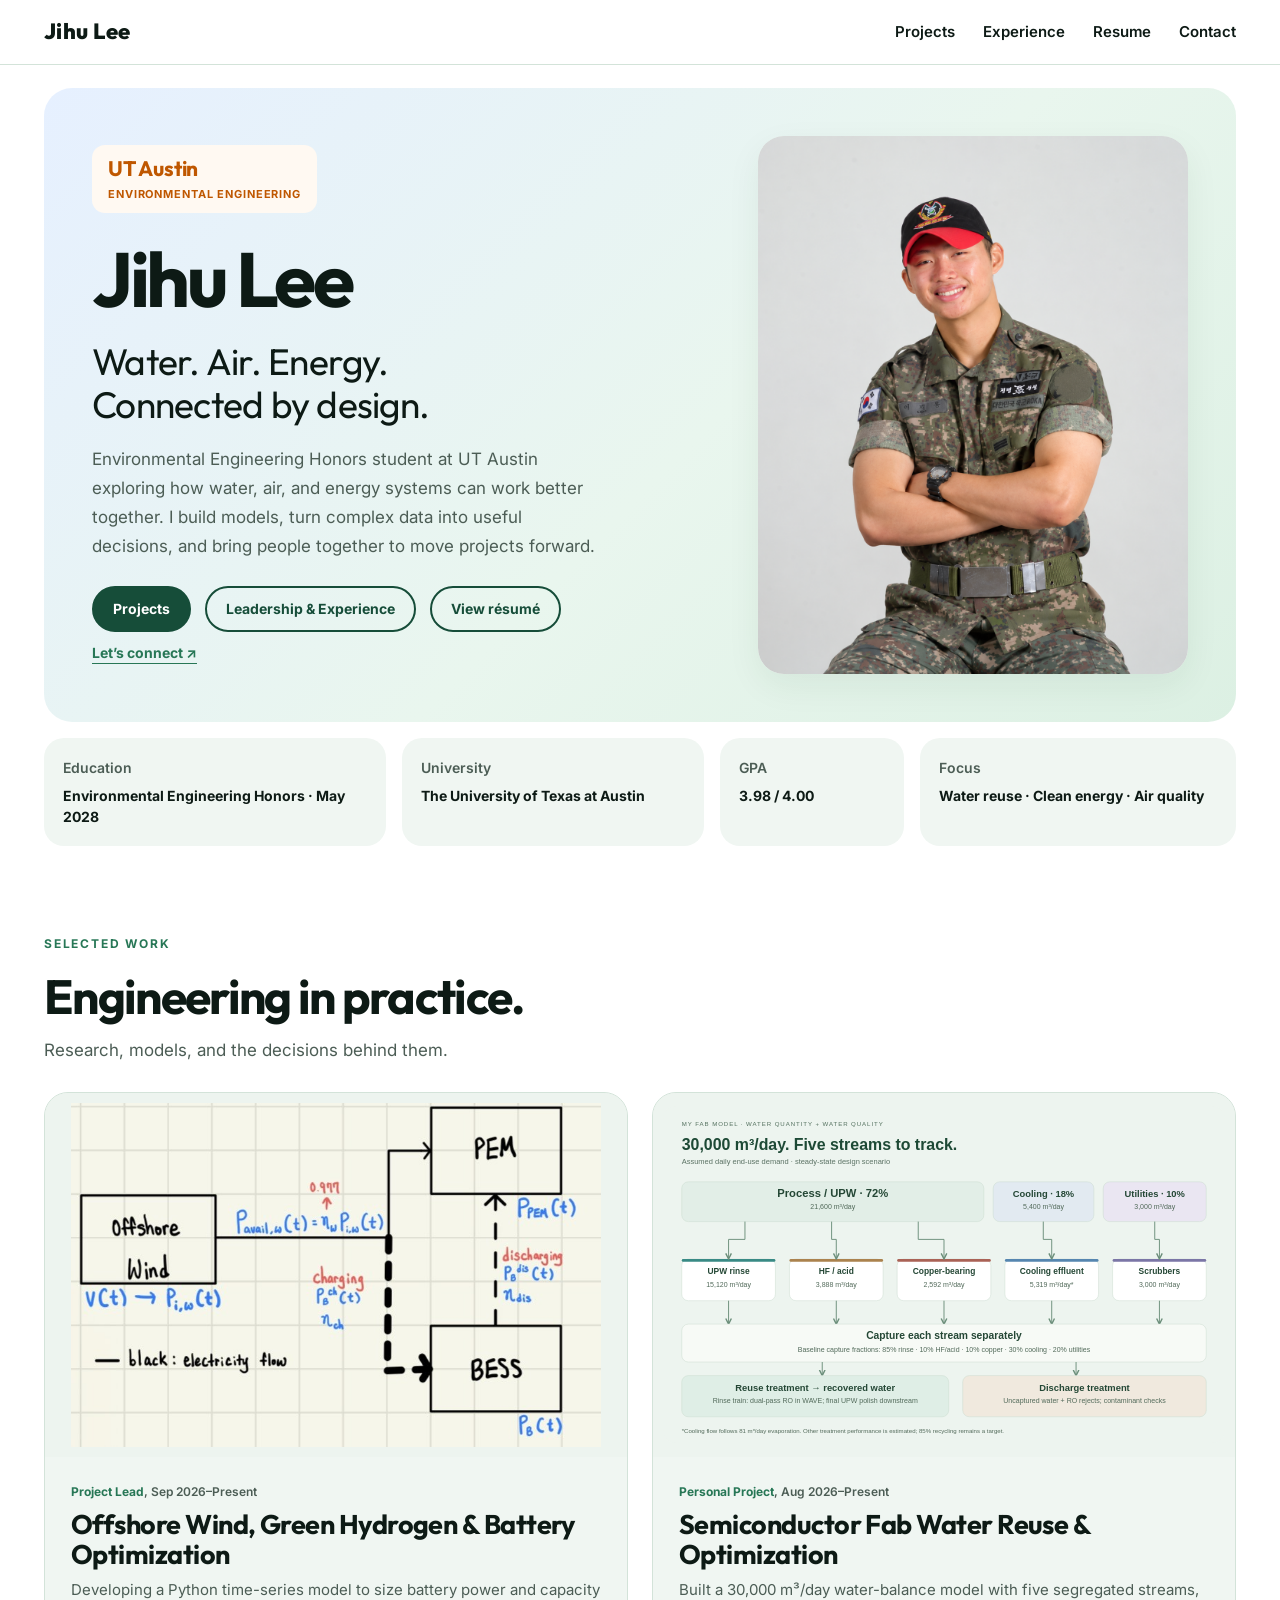
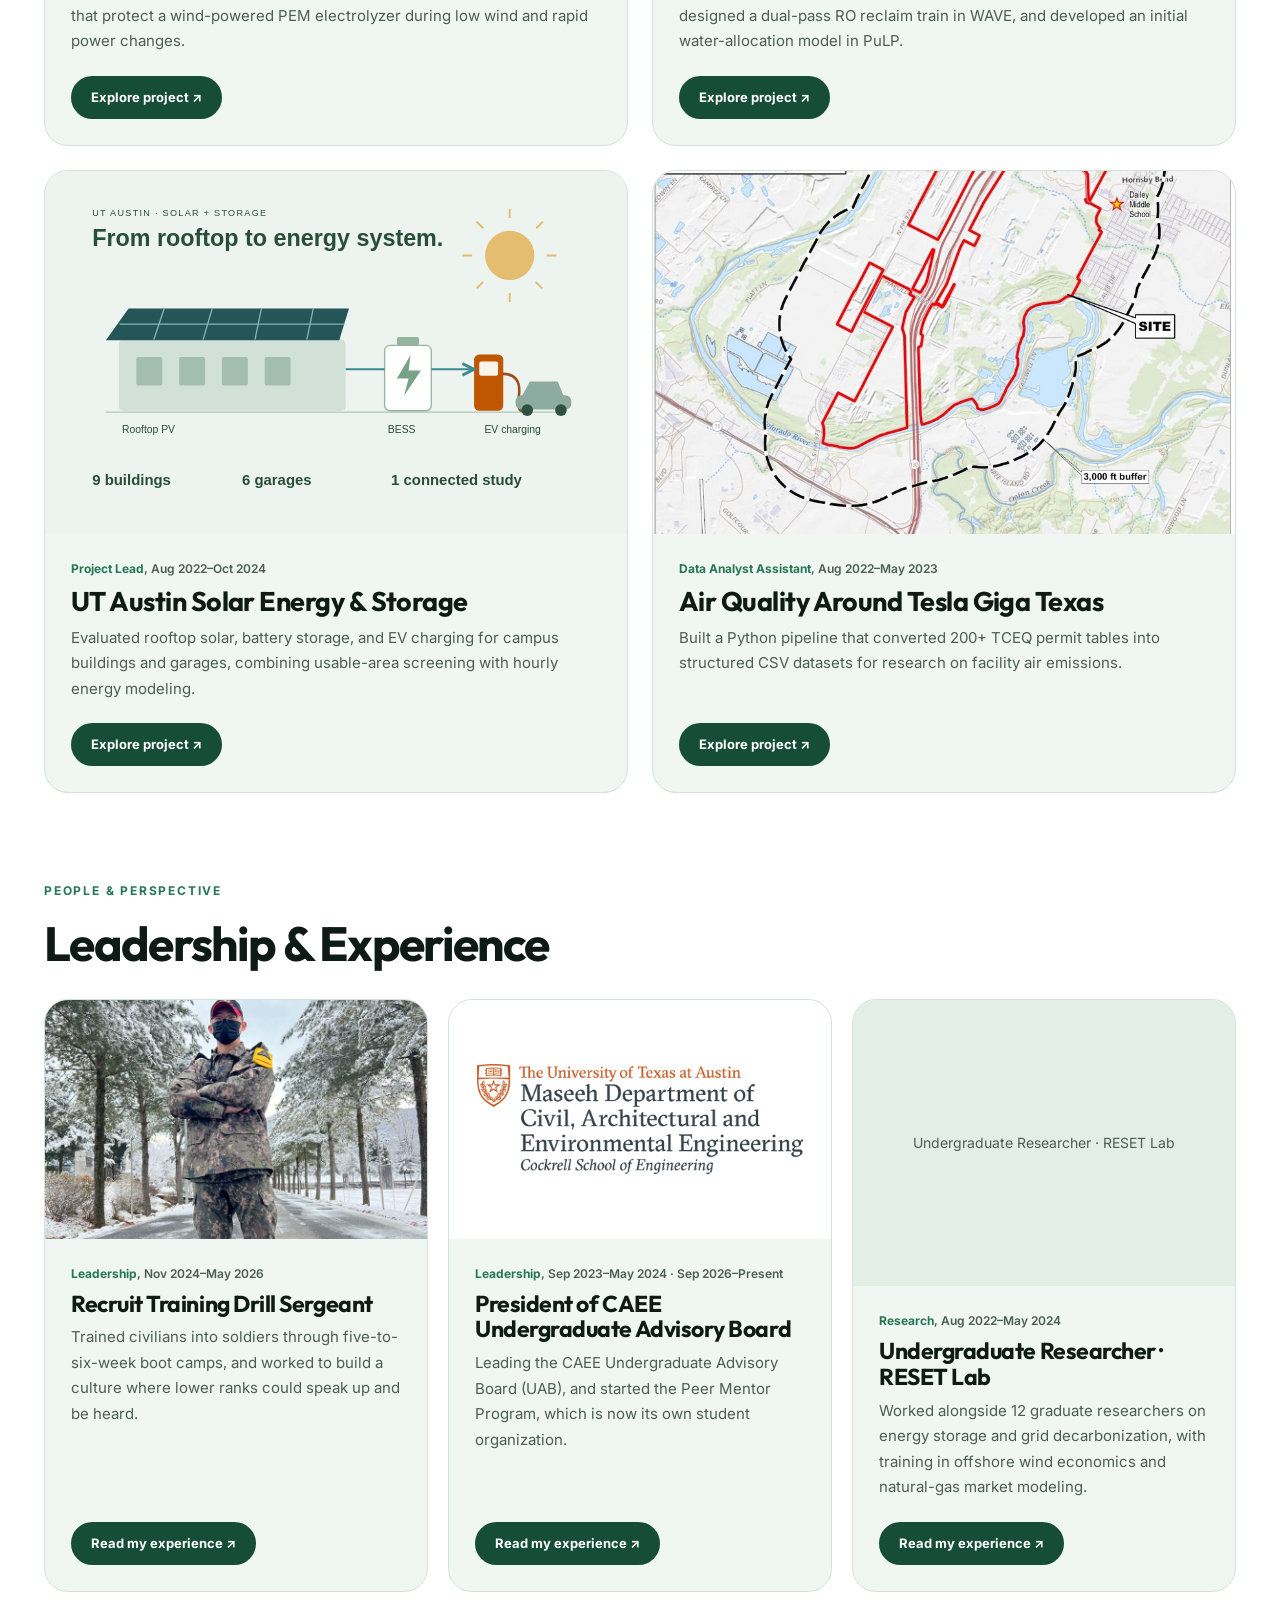
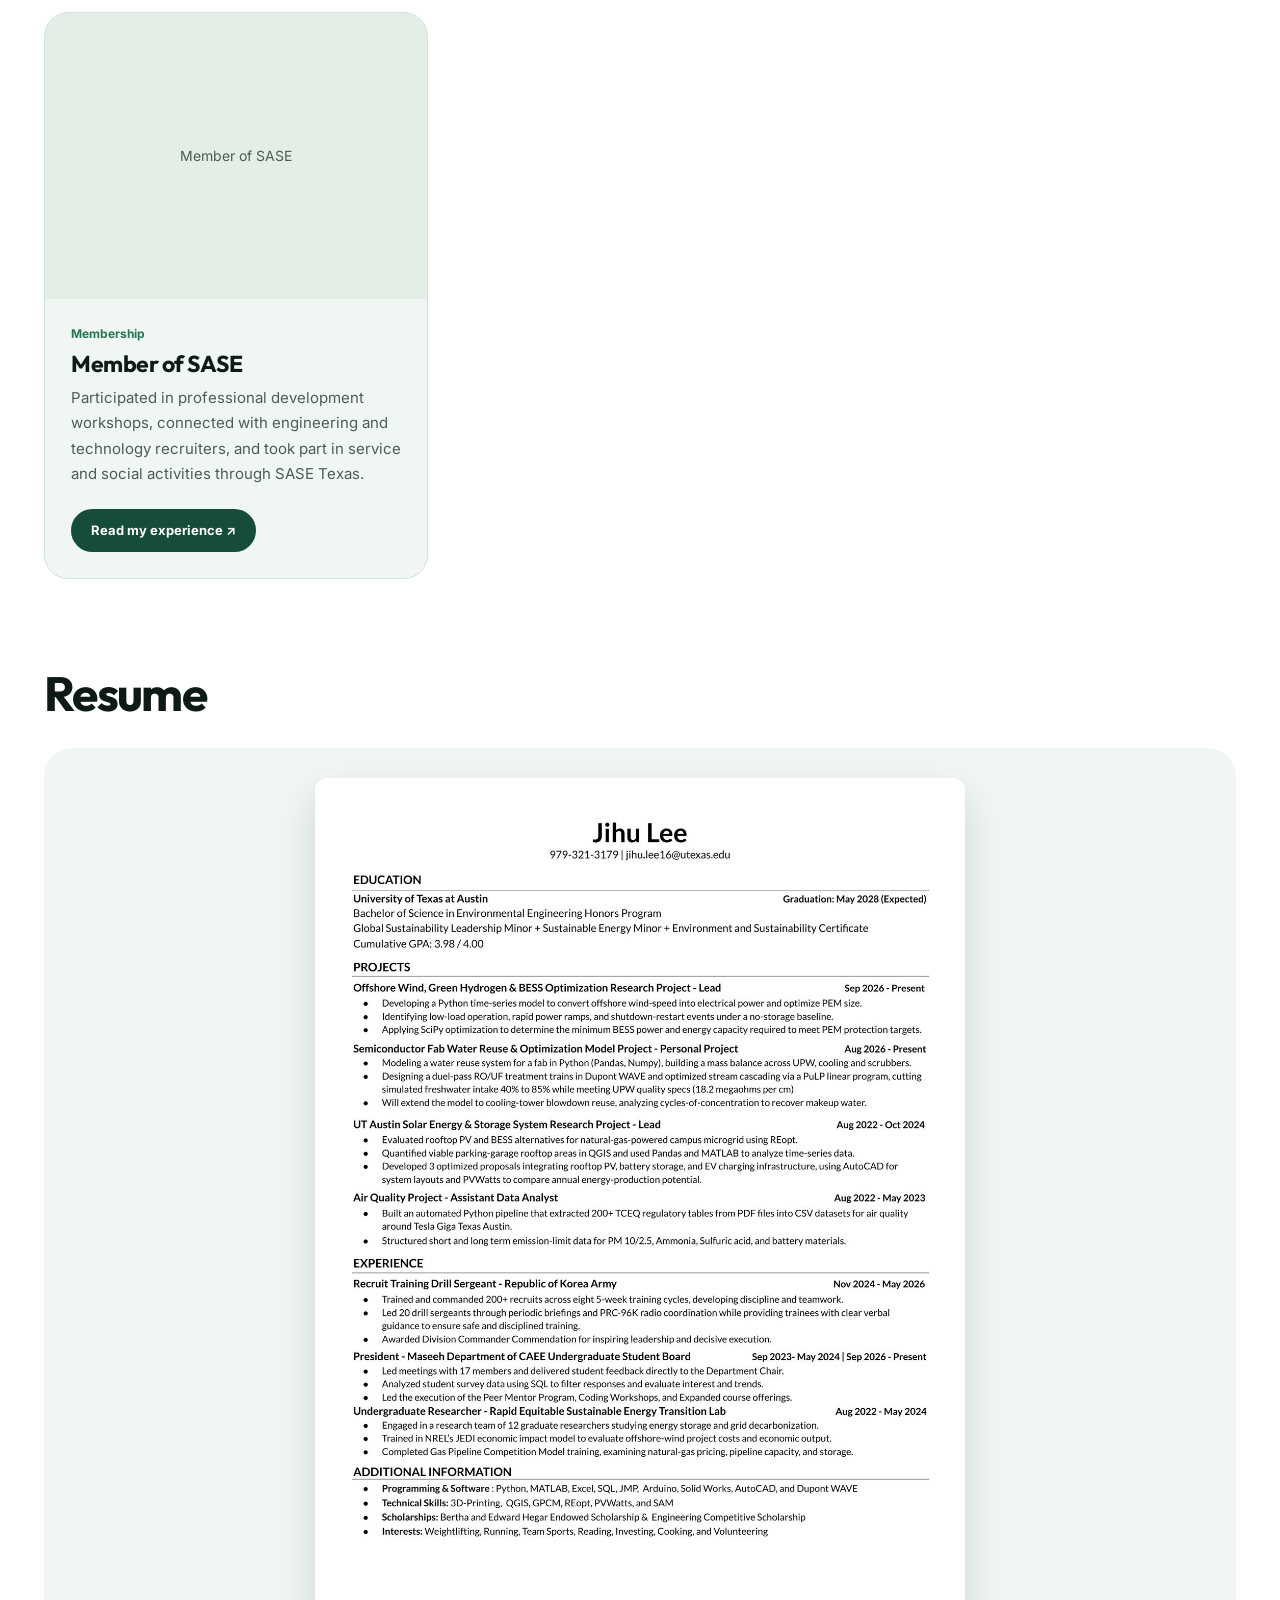
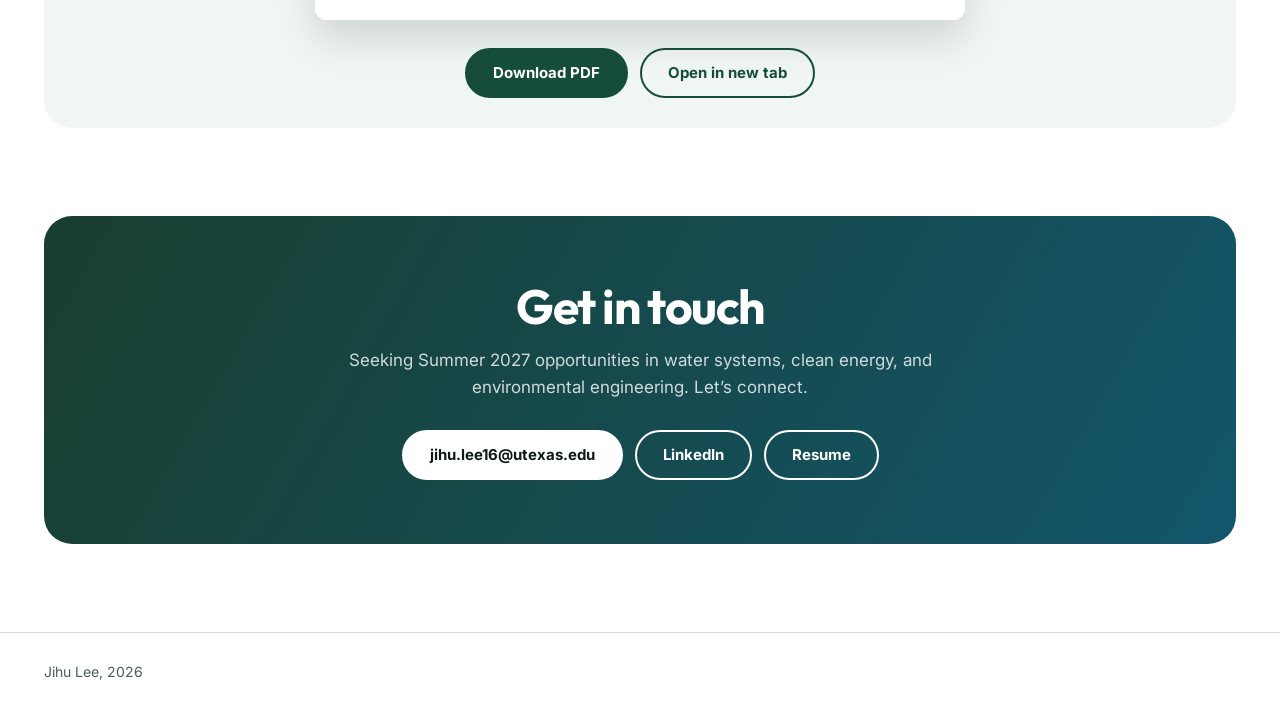
==== index.html @ 5c900e8e "Add files via upload" ====
<!DOCTYPE html>
<html lang="en">
<head>
<meta charset="utf-8">
<meta name="viewport" content="width=device-width, initial-scale=1">
<title>Jihu Lee | Environmental Engineering</title>
<meta name="description" content="Jihu Lee’s environmental engineering portfolio: semiconductor water reuse, solar and battery storage, offshore wind, air quality, and RESET Lab research at UT Austin.">
<meta name="theme-color" content="#134b38">
<meta property="og:type" content="website">
<meta property="og:title" content="Jihu Lee | Environmental Engineering Portfolio">
<meta property="og:description" content="Water, air, and energy systems. Explore my research, engineering projects, and leadership at UT Austin.">
<meta name="twitter:card" content="summary_large_image">
<link rel="icon" href="[data-uri]" type="image/svg+xml">
<link rel="preconnect" href="https://fonts.googleapis.com">
<link rel="preconnect" href="https://fonts.gstatic.com" crossorigin>
<link href="https://fonts.googleapis.com/css2?family=Outfit:wght@500;700;800&family=Inter:wght@400;600;700&display=swap" rel="stylesheet">
<style>
/* Portfolio layout and environmental color palette. */
  :root {
    color-scheme: light;
    --bg: #FFFFFF; --panel: #F0F6F2; --panel-2: #E2EFE7; --ink: #0D1A15; --muted: #4C5D55;
    --rule: #D3E3D9; --btn: #1428A0; --btn-ink: #FFFFFF; --accent: #23824F;
    --hero: linear-gradient(135deg, #E6F0FF 0%, #E9F6EE 55%, #DCF0E3 100%);
    --band: linear-gradient(120deg, #1428A0 0%, #0F5F7A 55%, #17784C 100%); --band-ink: #FFFFFF;
    --ph: #E3EEE7;
    --wind: #2F6FD6; --m-normal: #1E8A52; --m-charge: #C27A00; --m-discharge: #D2581F; --m-ramp: #6B4FD8;
    --m-break: #C2378A; --m-bess: #0E7490; --m-shutdown: #C23B32; --m-curt: #8E9C95;
  }
  @media (prefers-color-scheme: dark) {
    :root {
      color-scheme: dark;
      --bg: #06100C; --panel: #10201A; --panel-2: #183026; --ink: #EAF4EE; --muted: #A7BBB1;
      --rule: #23382E; --btn: #8CA6FF; --btn-ink: #06102E; --accent: #6FD39C;
      --hero: linear-gradient(135deg, #0E1C3D 0%, #0F2620 60%, #12301F 100%);
      --band: linear-gradient(120deg, #13256E 0%, #0D4256 55%, #0F4A31 100%); --band-ink: #FFFFFF;
      --ph: #16281F;
      --wind: #6EA2FF; --m-normal: #3FBF7A; --m-charge: #E8A33A; --m-discharge: #F07A45; --m-ramp: #9C86FF;
      --m-break: #F06AB6; --m-bess: #3DB8D6; --m-shutdown: #F0625A; --m-curt: #7D8C85;
    }
  }
  * { box-sizing: border-box; }
  html { scroll-behavior: smooth; scroll-padding-top: 76px; }
  body { margin: 0; background: var(--bg); color: var(--ink);
    font-family: "Inter", "Helvetica Neue", Arial, sans-serif; font-size: 17px; line-height: 1.6; }
  img { max-width: 100%; display: block; }
  a { color: inherit; }
  a:focus-visible, button:focus-visible { outline: 3px solid var(--accent); outline-offset: 3px; }
  .wrap { max-width: 1240px; margin: 0 auto; padding: 0 24px; }
  h1, h2, h3 { font-family: "Outfit", "Inter", Arial, sans-serif; font-weight: 700; line-height: 1.12; margin: 0; }
  p { max-width: none; }

  /* Nav */
  header.nav { position: sticky; top: 0; z-index: 20; background: var(--bg);
    box-shadow: 0 1px 0 var(--rule); }
  header.nav .wrap { display: flex; align-items: center; justify-content: space-between; height: 64px; }
  .logo { font-family: "Outfit", Arial, sans-serif; font-weight: 800; font-size: 22px; letter-spacing: .02em;
    text-decoration: none; }
  header.nav nav { display: flex; gap: 28px; }
  header.nav nav a { text-decoration: none; font-weight: 600; font-size: 15px; }
  header.nav nav a:hover { text-decoration: underline; text-underline-offset: 6px; }

  /* Buttons */
  .btns { display: flex; gap: 12px; flex-wrap: wrap; }
  .btn { display: inline-block; padding: 11px 26px; border-radius: 999px; font-weight: 700; font-size: 15px;
    text-decoration: none; border: 2px solid var(--btn); text-align: center; }
  .btn.primary { background: var(--btn); color: var(--btn-ink); }
  .btn.ghost { color: var(--btn); background: transparent; }
  .btn:hover { opacity: .85; }

  /* Hero */
  .hero { display: grid; grid-template-columns: 1fr 1fr; gap: 40px; align-items: center;
    background: var(--hero); border-radius: 28px; padding: 56px; margin-top: 24px; overflow: hidden; }
  .hero h1 { font-size: clamp(48px, 7vw, 88px); }
  .hero p { font-size: 19px; color: var(--muted); margin: 18px 0 30px; }
  .hero figure { margin: 0; }
  .hero figure img, .hero figure .ph { aspect-ratio: 4 / 5; object-fit: cover; width: 100%; border-radius: 20px; }

  /* Facts */
  .facts { display: grid; grid-template-columns: repeat(4, 1fr); gap: 16px; margin: 16px 0 0; }
  .facts div { background: var(--panel); border-radius: 20px; padding: 22px 24px; }
  .facts dt { color: var(--muted); font-size: 14px; font-weight: 600; }
  .facts dd { margin: 6px 0 0; font-weight: 700; font-size: 17px; }

  section.block { padding: 88px 0 0; }
  .head { text-align: center; margin-bottom: 40px; }
  .head h2 { font-size: clamp(32px, 4vw, 48px); }
  .head p { color: var(--muted); margin: 10px auto 0; }

  /* Project cards */
  .cards { display: grid; grid-template-columns: repeat(auto-fit, minmax(260px, 1fr)); gap: 20px; }
  .card { display: flex; flex-direction: column; background: var(--panel); border-radius: 24px;
    overflow: hidden; text-decoration: none; }
  .card .cimg img, .card .cimg .ph { aspect-ratio: 4 / 3; object-fit: cover; width: 100%; border-radius: 0; border: 0; }
  .card .cbody { padding: 26px 28px 30px; display: flex; flex-direction: column; flex: 1; }
  .kind { color: var(--muted); font-size: 14px; font-weight: 600; margin-bottom: 8px; }
  .kind b { color: var(--accent); }
  .card h3 { font-size: 26px; margin-bottom: 8px; }
  .card p { color: var(--muted); margin: 0 0 22px; }
  .card .btn { margin-top: auto; align-self: flex-start; }
  .card:hover .btn { opacity: .85; }


  /* Leadership & Experience */
  .exps { display: flex; flex-direction: column; gap: 24px; }
  .exp { display: grid; grid-template-columns: 1fr 1.25fr; background: var(--panel); border-radius: 24px; overflow: hidden; }
  .exp:nth-child(even) .eimg { order: 2; }
  .exp .eimg img, .exp .eimg .ph { width: 100%; height: 100%; min-height: 280px; object-fit: cover; border: 0; }
  .exp .ebody { padding: 36px 40px; }
  .exp h3 { font-size: 28px; }
  .exp .org { font-weight: 600; margin-top: 4px; }
  .exp p { color: var(--muted); margin: 14px 0; }
  .exp ul { margin: 0; padding-left: 20px; }
  .exp li { margin: 6px 0; }
  .exp li::marker { color: var(--accent); }
  @media (max-width: 860px) {
    .exp { grid-template-columns: 1fr; }
    .exp:nth-child(even) .eimg { order: 0; }
    .exp .eimg img, .exp .eimg .ph { aspect-ratio: 16 / 9; min-height: 0; height: auto; }
    .exp .ebody { padding: 26px 24px; }
  }

  /* Resume */
  .resume { background: var(--panel); border-radius: 28px; padding: 48px; display: flex; flex-direction: column;
    align-items: center; gap: 28px; }
  .resume a.sheet { display: block; width: 100%; max-width: 760px; background: #fff; border-radius: 12px;
    overflow: hidden; box-shadow: 0 18px 40px rgba(0, 0, 0, .14); }
  .resume a.sheet img, .resume a.sheet .ph { width: 100%; aspect-ratio: 8.5 / 11; object-fit: contain; }

  /* Contact */
  .contact { background: var(--band); color: var(--band-ink); border-radius: 28px; padding: 64px 48px;
    text-align: center; margin-bottom: 88px; }
  .contact h2 { font-size: clamp(32px, 4vw, 48px); }
  .contact p { margin: 14px auto 28px; opacity: .8; }
  .contact .btns { justify-content: center; }
  .contact .btn { border-color: var(--band-ink); color: var(--band-ink); }
  .contact .btn.primary { background: var(--band-ink); color: #0D1A15; }

  /* Case study */
  .case { padding: 32px 0 88px; }
  .back { display: inline-block; margin-bottom: 24px; font-weight: 700; text-decoration: none; }
  .back:hover { text-decoration: underline; }
  .case-top { background: var(--panel); border-radius: 28px; padding: 48px; }
  .case h1 { font-size: clamp(40px, 6vw, 68px); margin: 6px 0 14px; }
  .case .intro { font-size: 19px; color: var(--muted); margin: 0; }
  .meta { display: grid; grid-template-columns: repeat(auto-fit, minmax(160px, 1fr)); gap: 12px; margin: 28px 0 0; }
  .meta div { background: var(--bg); border-radius: 16px; padding: 14px 18px; }
  .meta dt { color: var(--muted); font-size: 13px; font-weight: 600; }
  .meta dd { margin: 2px 0 0; font-weight: 700; }
  .case figure { margin: 0; }
  .case figure img, .case figure .ph { width: 100%; border-radius: 20px; cursor: zoom-in; }
  .case figure .ph { cursor: default; }
  .case figcaption { color: var(--muted); font-size: 15px; margin-top: 10px; }
  .heroimg { margin-top: 24px !important; }
  .heroimg img, .heroimg .ph { aspect-ratio: 16 / 9; object-fit: cover; }
  .chapter { margin-top: 72px; }
  .chapter > p + .gallery, .steps + .gallery { margin-top: 28px; }
  .chapter h2 { font-size: 32px; margin-bottom: 12px; }
  .gallery { display: grid; grid-template-columns: repeat(auto-fit, minmax(280px, 1fr)); gap: 24px; margin-top: 24px; }
  .gallery img, .gallery .ph { aspect-ratio: 4 / 3; object-fit: cover; }

  /* Case study extras: research question, formulas, constraint cards */
  .question { margin-top: 24px; background: var(--bg); border-radius: 18px; padding: 20px 24px; border-left: 5px solid var(--accent); }
  .question span { font-weight: 700; color: var(--accent); font-size: 14px; }
  .question p { margin: 6px 0 0; font-size: 18px; font-weight: 600; }
  .heroimg.fit-photo { background: var(--panel); border-radius: 20px; padding: 20px; }
  .heroimg.fit-photo img { width: auto; max-width: 100%; max-height: 640px; aspect-ratio: auto; margin: 0 auto; border-radius: 12px; }
  .heroimg.fit-photo figcaption { margin: 14px 0 0; }
  .heroimg.fit-contain { background: #F6F6EA; border-radius: 20px; padding: 20px; }
  .heroimg.fit-contain img { width: auto; max-width: 100%; max-height: 560px; aspect-ratio: auto; margin: 0 auto; border-radius: 8px; }
  .heroimg.fit-contain figcaption { color: #4C5D55; margin: 14px 0 0; }
  .math { font-family: "Cambria Math", "STIX Two Math", Cambria, Georgia, "Times New Roman", serif; font-size: 18px; line-height: 1.7;
    overflow-x: auto; }
  .math sub, .math sup { font-size: 0.68em; }
  .math span { display: inline-block; margin-top: 4px; font-size: 15px; color: var(--muted); }
  .formula { background: var(--panel); border-radius: 20px; padding: 24px 28px; margin-top: 20px; }
  .formula h3 { font-size: 22px; margin-bottom: 16px; }
  .formula-grid { display: grid; grid-template-columns: minmax(0, 1fr) minmax(0, 1.15fr); gap: 32px; align-items: center; }
  .formula-grid.single { grid-template-columns: 1fr; }
  .formula-grid > .math { font-size: 23px; line-height: 1.9; background: var(--bg); border-radius: 16px; padding: 20px 24px; }
  .terms { margin: 0; }
  .terms div { display: grid; grid-template-columns: 96px 1fr; gap: 14px; align-items: baseline; padding: 9px 0; border-bottom: 1px solid var(--rule); }
  .terms div:last-child { border-bottom: 0; }
  .terms dt { font-size: 18px; overflow: visible; }
  .terms dd { margin: 0; color: var(--muted); font-size: 15px; }
  @media (max-width: 860px) { .formula-grid { grid-template-columns: 1fr; gap: 16px; } .formula-grid > .math { font-size: 19px; } }
  .formula p { color: var(--muted); font-size: 15px; margin: 8px 0 0; }
  .rules { display: grid; grid-template-columns: repeat(2, minmax(0, 1fr)); gap: 20px; margin-top: 24px; }
  .rules-3 { grid-template-columns: repeat(3, minmax(0, 1fr)); }
  @media (max-width: 960px) { .rules-3 { grid-template-columns: 1fr; } }
  .rule { background: var(--panel); border-radius: 22px; padding: 26px 28px; display: flex; flex-direction: column; }
  .rule .tag { align-self: flex-start; font-size: 13px; font-weight: 700; padding: 4px 12px; border-radius: 999px; color: #fff; background: var(--tone); }
  .rule h3 { font-size: 22px; margin: 14px 0 8px; }
  .rule p { color: var(--muted); margin: 0 0 16px; }
  .rule .math { margin-top: auto; background: var(--bg); border-radius: 14px; padding: 12px 16px; font-size: 17px; }
  .tone-pem { --tone: var(--m-normal); } .tone-charge { --tone: var(--m-charge); } .tone-discharge { --tone: var(--m-discharge); }
  .tone-ramp { --tone: var(--m-ramp); } .tone-bess { --tone: var(--m-bess); } .tone-shut { --tone: var(--m-shutdown); }
  .scen { padding-left: 22px; } .scen li { margin: 10px 0; } .scen li::marker { color: var(--accent); }

  /* Simulation */
  .sim { background: var(--panel); border-radius: 24px; padding: 28px; margin-top: 24px; }
  .sim-grid { display: grid; grid-template-columns: minmax(0, 1fr) 300px; gap: 24px; align-items: start; }
  .sim svg { width: 100%; height: auto; display: block; }
  .sim .grid line { stroke: var(--rule); }
  .axis-t, .lim-t { fill: var(--muted); font-size: 12px; font-family: "Inter", Arial, sans-serif; }
  .lim { stroke: var(--muted); stroke-dasharray: 5 5; stroke-width: 1.2; opacity: .8; }
  .soc-lim { opacity: .45; }
  .wind-area { fill: var(--wind); opacity: .14; }
  .wind-line { fill: none; stroke: var(--wind); stroke-width: 1.6; }
  .pem-line { fill: none; stroke: var(--m-normal); stroke-width: 2.6; }
  .soc-line { fill: none; stroke: var(--m-bess); stroke-width: 2; }
  .cursor { stroke: var(--ink); stroke-width: 1.5; opacity: .55; }
  .dot { stroke: var(--panel); stroke-width: 2; }
  .wind-dot { fill: var(--wind); } .pem-dot { fill: var(--m-normal); } .soc-dot { fill: var(--m-bess); }
  .m-normal { fill: var(--m-normal); background: var(--m-normal); } .m-charge { fill: var(--m-charge); background: var(--m-charge); }
  .m-discharge { fill: var(--m-discharge); background: var(--m-discharge); } .m-rampUp { fill: var(--m-ramp); background: var(--m-ramp); }
  .m-curtail { fill: var(--m-curt); background: var(--m-curt); }
  .m-rampBreak { fill: var(--m-break); background: var(--m-break); } .m-shutdown { fill: var(--m-shutdown); background: var(--m-shutdown); }
  .sw-wind { background: var(--wind); } .sw-pem { background: var(--m-normal); }
  .flow .bx { fill: var(--bg); stroke: var(--rule); stroke-width: 1.5; }
  .flow .bx-t { font: 700 14px "Outfit", Arial, sans-serif; fill: var(--ink); }
  .flow .bx-v { font: 600 13px "Inter", Arial, sans-serif; fill: var(--muted); }
  .flow .small { font-size: 11px; }
  .flow .soc-bg { fill: var(--panel-2); } .flow .soc-fill { fill: var(--m-bess); }
  .fl { fill: none; stroke: var(--rule); stroke-width: 3; }
  .fl.on { stroke-dasharray: 9 6; animation: flow .7s linear infinite; }
  .f-wp.on { stroke: var(--m-normal); } .f-wb.on { stroke: var(--m-charge); } .f-bp.on { stroke: var(--m-discharge); } .f-wc.on { stroke: var(--muted); }
  .mk-on { fill: var(--ink); } .mk-off { fill: var(--rule); }
  @keyframes flow { to { stroke-dashoffset: -15; } }
  .sim-mode { display: inline-flex; align-items: center; gap: 8px; font-weight: 700; margin-top: 12px; }
  .sim-mode i, .legend i { display: inline-block; width: 12px; height: 12px; border-radius: 4px; }
  .sim-now { color: var(--muted); font-size: 15px; margin: 6px 0 0; min-height: 6.4em; }
  .sim-controls { display: flex; flex-wrap: wrap; align-items: center; gap: 16px 28px; margin-top: 20px; }
  .sim-range { display: flex; flex-direction: column; gap: 4px; font-weight: 600; font-size: 14px; flex: 1; min-width: 200px; }
  .sim-range output { color: var(--muted); font-weight: 500; }
  .sim-range input { width: 100%; accent-color: var(--btn); }
  .sim-play { min-width: 96px; cursor: pointer; font-family: inherit; }
  .sim-stats dl { display: grid; grid-template-columns: repeat(4, 1fr); gap: 12px; margin: 20px 0 0; }
  .sim-stats dl div { background: var(--bg); border-radius: 16px; padding: 14px 16px; }
  .sim-stats dt { color: var(--muted); font-size: 13px; font-weight: 600; }
  .sim-stats dd { margin: 2px 0 0; font: 700 24px "Outfit", Arial, sans-serif; }
  .sim-stats small { display: block; font: 500 12px "Inter", Arial, sans-serif; color: var(--muted); }
  .legend { display: flex; flex-wrap: wrap; gap: 8px 18px; margin-top: 16px; font-size: 13px; color: var(--muted); }
  .legend span { display: inline-flex; align-items: center; gap: 6px; }
  .sim-note { font-size: 13px; color: var(--muted); margin: 10px 0 0; }
  .chart-wrap { overflow-x: auto; }
  @media (max-width: 960px) { .sim-grid { grid-template-columns: 1fr; } .flow { max-width: 280px; margin: 0 auto; } }
  @media (max-width: 600px) { .chart-wrap svg { min-width: 620px; } }
  @media (max-width: 760px) { .rules { grid-template-columns: 1fr; } .sim { padding: 18px; } .sim-stats dl { grid-template-columns: 1fr 1fr; } }
  @media (prefers-reduced-motion: reduce) { .fl.on { animation: none; } }

  .card .cimg.fit-contain { background: #F6F6EA; }
  .card .cimg.fit-logo { background: #FFFFFF; display: flex; align-items: center; }
  .card .cimg.fit-logo img { padding: 28px; }
  .case-logo { display: inline-block; background: #FFFFFF; border-radius: 14px; padding: 12px 18px; margin-bottom: 18px; }
  .case-logo img { height: 64px; width: auto; }
  @media (max-width: 600px) { .case-logo img { height: 44px; } }

  /* Steps, air quality widgets */
  .steps { list-style: none; padding: 0; margin: 24px 0 0; display: grid; grid-template-columns: repeat(auto-fit, minmax(170px, 1fr)); gap: 14px; counter-reset: step; }
  .steps li { background: var(--panel); border-radius: 18px; padding: 18px; counter-increment: step; }
  .steps li::before { content: counter(step); display: inline-flex; width: 28px; height: 28px; align-items: center; justify-content: center;
    border-radius: 50%; background: var(--btn); color: var(--btn-ink); font-weight: 700; font-size: 14px; margin-bottom: 10px; }
  .steps b { display: block; font-family: "Outfit", Arial, sans-serif; font-size: 17px; margin-bottom: 4px; }
  .steps span { color: var(--muted); font-size: 14px; line-height: 1.5; display: block; }
  .aqw { margin-top: 24px; }
  .pipe { background: var(--panel); border-radius: 24px; padding: 28px; display: flex; flex-direction: column; gap: 18px; }
  .pipe figure { margin: 0; }
  .pipe-label { font-weight: 700; font-size: 15px; margin-bottom: 10px; }
  .pipe-in img { width: 100%; border-radius: 10px; background: #fff; cursor: zoom-in; border: 1px solid var(--rule); }
  .pipe-arrow { display: flex; flex-direction: column; align-items: center; gap: 4px; color: var(--accent); font-weight: 700; font-size: 14px; }
  .pipe-arrow::before { content: ""; width: 2px; height: 16px; background: currentColor; }
  .pipe-arrow::after { content: ""; width: 0; height: 0; border-left: 8px solid transparent; border-right: 8px solid transparent; border-top: 10px solid currentColor; }
  .pipe-arrow span { background: var(--bg); padding: 6px 14px; border-radius: 999px; }
  .pipe pre { margin: 0 0 14px; background: var(--bg); border-radius: 14px; padding: 16px 18px; overflow-x: auto;
    font: 13px/1.6 ui-monospace, "SFMono-Regular", Menlo, Consolas, monospace; }
  .pipe .btn { cursor: pointer; font-family: inherit; }
  .insights { display: grid; grid-template-columns: repeat(4, minmax(0, 1fr)); gap: 14px; }
  .insights div { background: var(--panel); border-radius: 20px; padding: 20px; }
  .insights b { display: block; font: 800 34px "Outfit", Arial, sans-serif; color: var(--accent); }
  .insights span { color: var(--muted); font-size: 14px; line-height: 1.5; }
  .aq-block { background: var(--panel); border-radius: 24px; padding: 26px 28px; margin-top: 18px; }
  .aq-block h3 { font-size: 22px; }
  .aq-sub { color: var(--muted); font-size: 14px; margin: 4px 0 14px; }
  .aq-chart { width: 100%; height: auto; display: block; }
  .hbars { display: flex; flex-direction: column; gap: 10px; }
  .hbar { display: grid; grid-template-columns: 120px 1fr 64px; gap: 12px; align-items: center; }
  .hb-l { font-weight: 600; font-size: 14px; text-align: right; }
  .hb-t { position: relative; height: 18px; background: var(--bg); border-radius: 999px; }
  .hb-f { position: absolute; left: 0; top: 0; bottom: 0; border-radius: 999px; }
  .hb-v { font-weight: 700; font-size: 14px; }
  .hb-axis .hb-t { background: none; height: 16px; }
  .hb-axis i { position: absolute; transform: translateX(-50%); font-style: normal; font-size: 12px; color: var(--muted); }
  @media (max-width: 600px) { .hbar { grid-template-columns: 92px 1fr 52px; gap: 8px; } .hb-l, .hb-v { font-size: 13px; } }
  .aq-chart .tick { stroke: var(--rule); }
  .aq-chart .bar-l { font-size: 13px; fill: var(--ink); font-weight: 600; }
  .aq-chart .bar-bg { fill: var(--bg); }
  .aq-chart .bar-v { font: 700 13px "Inter", Arial, sans-serif; fill: var(--ink); }
  .aq-chart .pbar { fill: var(--wind); opacity: .75; } .aq-chart .pbar.top { fill: var(--accent); opacity: 1; }
  .aq-chart .small { font-size: 10px; }
  .g-pm { fill: var(--wind); background: var(--wind); } .g-nh3 { fill: var(--m-ramp); background: var(--m-ramp); }
  .g-acid { fill: var(--m-charge); background: var(--m-charge); } .g-bat { fill: var(--m-bess); background: var(--m-bess); }
  .table-wrap { overflow-x: auto; margin-top: 12px; }
  .aq-table { width: 100%; border-collapse: collapse; font-size: 14px; min-width: 760px; }
  .aq-table th { text-align: left; font-size: 12px; color: var(--muted); font-weight: 600; padding: 8px 10px; border-bottom: 1px solid var(--rule); }
  .aq-table td { padding: 10px; border-bottom: 1px solid var(--rule); white-space: nowrap; }
  .aq-table tr:last-child td { border-bottom: 0; }
  .aq-table td i { display: inline-block; width: 10px; height: 10px; border-radius: 3px; margin-right: 8px; }
  .aq-table sup { font-size: .7em; }
  .aq-take { margin: 18px 0 0; padding: 14px 18px; background: var(--bg); border-radius: 14px; border-left: 4px solid var(--m-bess); }
  .aq-note { color: var(--muted); font-size: 13px; margin: 12px 0 0; }
  .w-k-slider { background: var(--panel); border-radius: 24px; padding: 26px 28px; }
  .k-rows { display: flex; flex-direction: column; gap: 14px; margin-top: 20px; }
  .k-row { display: grid; grid-template-columns: 130px 1fr 170px; gap: 16px; align-items: center; }
  .k-name { font-weight: 700; } .k-name small, .k-val small { display: block; font-weight: 500; color: var(--muted); font-size: 12px; }
  .k-val { font-weight: 700; font-size: 15px; }
  .k-bar { height: 16px; background: var(--bg); border-radius: 999px; overflow: hidden; }
  .k-bar span { display: block; height: 100%; background: var(--accent); border-radius: 999px; transition: width .25s ease; }
  .k-bar span.over { background: var(--m-shutdown); }
  @media (max-width: 960px) { .steps { grid-template-columns: repeat(2, minmax(0, 1fr)); } .insights { grid-template-columns: 1fr 1fr; } }
  @media (max-width: 600px) { .steps, .insights { grid-template-columns: 1fr; } .k-row { grid-template-columns: 1fr; gap: 6px; } .pipe, .aq-block, .w-k-slider { padding: 18px; } .aq-chart.pm { min-width: 620px; } }
  @media (prefers-reduced-motion: reduce) { .k-bar span { transition: none; } }

  /* Missing-photo placeholder */
  .ph { display: flex; align-items: center; justify-content: center; text-align: center; padding: 16px;
    background: var(--ph); color: var(--muted); font-size: 14px; border: 2px dashed var(--rule); min-height: 160px; }

  /* Lightbox */
  dialog { border: 0; padding: 0; background: transparent; max-width: 92vw; }
  dialog::backdrop { background: rgba(0,0,0,.88); }
  dialog img { max-height: 86vh; width: auto; border-radius: 12px; }
  dialog p { color: #fff; margin: 10px 0 0; }

  footer { border-top: 1px solid var(--rule); padding: 28px 0; color: var(--muted); font-size: 14px; }
  [hidden] { display: none !important; }

  @media (max-width: 860px) {
    .hero { grid-template-columns: 1fr; padding: 32px 24px; gap: 28px; border-radius: 22px; }
    .facts { grid-template-columns: 1fr 1fr; gap: 12px; }
    header.nav nav { gap: 16px; }
    header.nav nav a { font-size: 14px; }
    .resume, .case-top { padding: 24px; border-radius: 22px; }
    .contact { padding: 44px 24px; }
  }
  @media (max-width: 600px) {
    html { scroll-padding-top: 104px; }
    header.nav .wrap { flex-direction: column; justify-content: center; gap: 4px; height: auto; padding-top: 10px; padding-bottom: 10px; }
    .logo { font-size: 18px; }
    header.nav nav { gap: 20px; }
  }
  @media (prefers-reduced-motion: reduce) { html { scroll-behavior: auto; } }

/* Finishing pass: responsive case studies and recruiter navigation. */
:root { --btn:#164d39; --btn-ink:#fff; --accent:#277756; }
@media(prefers-color-scheme:dark){:root{--btn:#9bd6b2;--btn-ink:#10291d;--accent:#8bd4aa;}}
.skip-link{position:fixed;left:16px;top:-70px;z-index:100;background:var(--bg);padding:12px 20px;border:2px solid var(--accent);border-radius:8px}.skip-link:focus{top:12px}
.eyebrow{font-size:12px;letter-spacing:.15em;font-weight:700;color:var(--accent);margin-bottom:17px}
.hero{gap:28px;padding:48px;background:var(--hero)}
.hero h1{font-size:clamp(54px,6vw,82px);letter-spacing:-.045em}
.hero-focus{font-family:Outfit,Arial,sans-serif;font-size:clamp(24px,3.2vw,37px);line-height:1.15;letter-spacing:-.02em;margin-top:19px}
.hero p{font-size:17px;line-height:1.7;margin:19px 0 25px;max-width:510px}
.hero .systems-art img{aspect-ratio:1;object-fit:contain;border-radius:28px}
.text-link{align-self:center;color:var(--accent);font-weight:700;font-size:14px;text-underline-offset:5px}
.hero .btn{padding:10px 19px;font-size:14px}.hero .btns{gap:10px 14px}
.research-strip{display:flex;gap:25px;align-items:center;padding:22px 27px;margin-top:16px;border:1px solid var(--rule);border-radius:20px;text-decoration:none;background:var(--panel)}
.research-strip img{width:165px;height:52px;object-fit:contain;background:#fff;padding:8px;border-radius:8px;flex-shrink:0}
.research-strip b{display:block;font-size:15px}.research-strip small{display:block;color:var(--muted);font-size:13px;margin-top:3px}.strip-arrow{margin-left:auto;font-size:26px;color:var(--accent)}
.facts{grid-template-columns:1.3fr 1.15fr .7fr 1.2fr}.facts div{padding:19px}.facts dd{font-size:14px;line-height:1.5}
.head{text-align:left;margin-bottom:28px}.head h2{letter-spacing:-.035em}.head p{margin:13px 0 0}
#projects .cards{grid-template-columns:repeat(2,minmax(0,1fr));gap:24px}#projects .cimg img{aspect-ratio:16/10}
.card{border:1px solid var(--rule);transition:transform .2s,box-shadow .2s}.card:hover{transform:translateY(-3px);box-shadow:0 12px 28px #153b2010}
.card .cbody{padding:26px}.card h3{font-size:27px;letter-spacing:-.02em}.card p{font-size:15px;line-height:1.7}
.kind{font-size:12px;line-height:1.5}.card .btn{font-size:13px;padding:9px 18px}.card .cimg.fit-contain{background:#edf4ef}.card .cimg.fit-contain img{object-fit:contain;padding:10px}
#experience .cards{grid-template-columns:repeat(3,minmax(0,1fr))}#experience .card h3{font-size:23px}#experience .card .cimg img{aspect-ratio:16/10}
.case{max-width:1100px}.case h1{letter-spacing:-.03em}.case .intro{font-size:18px;line-height:1.7}.case-links{margin-top:24px}.case-links .btn{font-size:14px}
.case .chapter>p{max-width:85ch}.chapter h2{letter-spacing:-.025em}.case .gallery img{background:var(--panel)}
.heroimg.fit-contain{background:#edf4ef}.heroimg.fit-contain img{max-height:590px}.heroimg.fit-contain figcaption{color:#4c5d55}
.gallery img[style*="contain"]{object-fit:contain}.steps{grid-template-columns:repeat(auto-fit,minmax(165px,1fr))}.steps li{padding:19px}
.resume{padding:30px}.resume a.sheet{max-width:650px}.case-logo img{max-width:280px;object-fit:contain}
.balance{background:var(--panel);border:1px solid var(--rule);border-radius:24px;padding:28px}
.balance-layout{display:grid;grid-template-columns:1fr 1.15fr;gap:30px}.water-controls{display:flex;flex-direction:column;gap:24px}
.water-controls label{font-size:14px;font-weight:600;display:block}.water-controls output{display:block;margin:4px 0 7px;color:var(--accent);font-weight:700}.water-controls input{width:100%;accent-color:var(--accent)}
.water-metrics{display:grid;grid-template-columns:1fr 1fr;gap:12px;margin:0}.water-metrics div{padding:18px;background:var(--bg);border-radius:15px}.water-metrics dt{font-size:12px;color:var(--muted);line-height:1.5}.water-metrics dd{font:700 28px Outfit,Arial,sans-serif;margin:7px 0 0}.water-metrics small{font-size:12px;font-family:Inter,Arial,sans-serif;font-weight:400}
.water-track{margin-top:23px;display:flex;height:22px;border-radius:7px;overflow:hidden;background:#cddad3}.water-track .reuse{background:#348c84}.water-track .fresh{background:#b4c9dc}.water-legend{font-size:12px;color:var(--muted);display:flex;gap:20px;margin-top:8px}.water-note{font-size:13px;color:var(--muted);margin-bottom:0}.balance-equation{font-size:14px;background:var(--bg);padding:17px;border-radius:12px;margin-top:22px}
.results-table{overflow:auto;border:1px solid var(--rule);border-radius:18px}.results-table table{width:100%;border-collapse:collapse;min-width:650px}.results-table th,.results-table td{padding:19px 18px;text-align:left;border-bottom:1px solid var(--rule);font-size:14px}.results-table th{background:var(--panel);font-weight:700}.results-table tr:last-child td{border-bottom:0}.source-note{font-size:13px;color:var(--muted);line-height:1.6;margin-top:13px}
.lightbox-close{display:block;margin:0 0 12px auto;border:1px solid var(--rule);background:var(--bg);color:var(--ink);font:600 14px Inter,Arial,sans-serif;border-radius:20px;padding:8px 15px;cursor:pointer}
.contact h2{letter-spacing:-.03em}.contact p{max-width:670px}.contact{background:linear-gradient(120deg,#183e2f,#13566c)}
@media(max-width:1000px){.hero{padding:32px;gap:20px}#experience .cards{grid-template-columns:1fr 1fr}.hero .btns .text-link{width:100%}.facts{grid-template-columns:1fr 1fr}.hero-focus{font-size:29px}}
@media(max-width:760px){.hero{grid-template-columns:1fr;padding:30px 24px}.hero .systems-art{max-width:480px;margin:10px auto 0;width:100%}.hero .btns .text-link{width:auto}.hero-focus{font-size:30px}.hero p{max-width:none}.research-strip{gap:15px;padding:18px}.research-strip img{width:120px}.research-strip small{font-size:11px}.research-strip b{font-size:13px}.strip-arrow{display:none}.balance-layout{grid-template-columns:1fr}.case-top{padding:26px}.case h1{font-size:36px}.case .intro{font-size:17px}section.block{padding-top:64px}}
@media(max-width:600px){#projects .cards,#experience .cards{grid-template-columns:1fr}.wrap{padding:0 18px}.hero{margin-top:16px}.hero h1{font-size:62px}.eyebrow{font-size:10px}.research-strip{flex-wrap:wrap}.research-strip img{width:145px}.research-strip span{flex:1;min-width:170px}.facts div{padding:17px}.facts dd{font-size:13px}.facts{gap:10px}.card h3{font-size:26px}.card .cbody{padding:24px}.case h1{font-size:34px}.heroimg.fit-contain{padding:10px}.balance{padding:20px}.water-metrics dd{font-size:25px}.steps{grid-template-columns:1fr}.steps li{display:grid;grid-template-columns:30px 1fr;column-gap:14px}.steps li::before{grid-row:1/3}.steps li b,.steps li span{grid-column:2}.meta{grid-template-columns:1fr 1fr}.meta dd{font-size:13px}.contact{padding:40px 24px}.contact p{font-size:16px}.resume{padding:20px}.case-links{gap:10px}.case-links .btn{width:100%;padding:10px 15px}.back{font-size:14px}}
@media(prefers-reduced-motion:reduce){html{scroll-behavior:auto}.card{transition:none}.card:hover{transform:none}}

.sr-only{position:absolute;width:1px;height:1px;padding:0;margin:-1px;overflow:hidden;clip:rect(0,0,0,0);white-space:nowrap;border:0}

.ut-identity{display:inline-flex;align-items:center;gap:14px;margin-bottom:23px;padding:11px 16px 11px 13px;border-radius:13px;background:#fff9f2;color:#bf5700}
.ut-identity img{width:35px;height:49px;object-fit:contain}.ut-name{display:block;font:700 21px Outfit,Arial,sans-serif;line-height:1.1;letter-spacing:-.01em}.ut-major{display:block;font:700 11px Inter,Arial,sans-serif;letter-spacing:.08em;margin-top:7px;text-transform:uppercase}
@media(max-width:600px){.ut-identity{gap:12px;padding:11px 13px}.ut-name{font-size:20px}.ut-major{font-size:10px;letter-spacing:.045em}}


.baseline-metrics{display:grid;grid-template-columns:repeat(3,1fr);gap:14px;margin:26px 0}.baseline-metrics>div{padding:24px;border-radius:18px;background:var(--panel)}.baseline-metrics span{display:block;font-size:12px;color:var(--muted);margin-bottom:9px}.baseline-metrics b{font:700 31px Outfit,Arial,sans-serif}.baseline-metrics small{font:400 12px Inter,Arial,sans-serif}.results-table tbody th{font-weight:600;background:transparent}
.explorer-top{display:flex;justify-content:space-between;gap:25px;align-items:center}.explorer-top h3{font-size:28px;letter-spacing:-.025em}.explorer-top .eyebrow{margin-bottom:10px;font-size:10px}.basis-control{font-weight:600;font-size:12px;min-width:230px}.basis-control select{display:block;width:100%;font:600 13px Inter,Arial,sans-serif;padding:11px;margin-top:7px;border:1px solid var(--rule);border-radius:9px;background:var(--bg);color:var(--ink)}.explorer-sub{color:var(--muted);font-size:14px;line-height:1.6;margin:19px 0 26px}
.fab-explorer-layout{display:grid;grid-template-columns:1.1fr 1fr;gap:32px;align-items:start}.fab-source-controls{display:flex;flex-direction:column;gap:20px}.source-control{display:block;padding-left:13px;border-left:3px solid var(--source)}.source-heading{display:flex;justify-content:space-between;gap:12px;font-size:13px;font-weight:600;line-height:1.5}.source-heading output{color:var(--accent);text-align:right;white-space:nowrap;font-size:12px}.source-control input{width:100%;accent-color:var(--source);margin:10px 0 4px}.source-detail{display:block;color:var(--muted);font-size:11px;line-height:1.5}.fab-explorer .water-metrics dd,.cooling-explorer .water-metrics dd{font-size:25px}.fab-explorer .water-metrics small,.cooling-explorer .water-metrics small{display:block;margin-top:3px}.fab-stack{display:flex;height:24px;overflow:hidden;border-radius:8px;background:var(--rule);margin:22px 0 11px}.fab-stack span{min-width:0}.source-key{display:flex;flex-wrap:wrap;gap:6px 13px;font-size:10px;color:var(--muted)}.source-key span{display:flex;align-items:center;gap:5px}.source-key i{display:inline-block;width:8px;height:8px;border-radius:2px}.explorer-bottom{display:flex;align-items:center;justify-content:space-between;gap:20px;margin-top:18px}.explorer-bottom .btn{font-family:inherit;cursor:pointer;padding:8px 15px;font-size:12px}.explorer-bottom .source-note{max-width:280px;margin:0}.cooling-cycle-control{font-size:12px;font-weight:600;min-width:230px}.cooling-cycle-control output{color:var(--accent);display:block;margin-top:5px}.cooling-cycle-control input{display:block;width:100%;accent-color:var(--accent);margin-top:10px}.fab-equation,.tower-equation{font-size:13px;line-height:1.7}.fab-basis-note{line-height:1.7}
@media(max-width:800px){.fab-explorer-layout{grid-template-columns:1fr;gap:28px}.explorer-top{align-items:flex-start;flex-direction:column;gap:19px}.basis-control,.cooling-cycle-control{width:100%;min-width:0}.baseline-metrics{grid-template-columns:1fr 1fr}.baseline-metrics>div:last-child{grid-column:1/-1}.explorer-bottom{align-items:flex-start;flex-direction:column;gap:12px}}
@media(max-width:450px){.source-heading{font-size:12px}.source-heading output{font-size:10px}.source-detail{font-size:10px}.baseline-metrics{grid-template-columns:1fr}.baseline-metrics>div:last-child{grid-column:auto}.baseline-metrics>div{padding:19px}.fab-explorer .water-metrics dd,.cooling-explorer .water-metrics dd{font-size:23px}}


.hero .profile-portrait{margin:0;width:100%;max-width:430px;justify-self:end;background:#e7ece8;border-radius:26px;overflow:hidden;box-shadow:0 12px 34px #163d2010}
.hero .profile-portrait img{display:block;width:100%;height:auto;aspect-ratio:4/5;object-fit:cover;object-position:center;border-radius:26px}
.ut-identity{padding:12px 16px}
@media(max-width:760px){.hero .profile-portrait{max-width:430px;justify-self:center;margin-top:14px}}
@media(max-width:600px){.hero .profile-portrait{max-width:390px;border-radius:21px}.hero .profile-portrait img{border-radius:21px}}


</style>
</head>
<body>
<a class="skip-link" href="#home">Skip to content</a>

<header class="nav">
  <div class="wrap">
    <a class="logo" href="#top" id="logo"></a>
    <nav>
      <a href="#projects">Projects</a>
      <a href="#experience">Experience</a>
      <a href="#resume">Resume</a>
      <a href="#contact">Contact</a>
    </nav>
  </div>
</header>

<main id="home" tabindex="-1"></main>
<main id="case" tabindex="-1" hidden></main>

<footer><div class="wrap" id="foot"></div></footer>

<dialog id="lightbox" aria-label="Expanded image"><button class="lightbox-close" type="button" aria-label="Close expanded image">Close ×</button><img alt=""><p></p></dialog>

<script>
// EDIT YOUR CONTENT HERE.
// SITE: name, introduction, contact links and resume.
// PROJECTS: project titles, roles, dates, summaries and case studies.
// EXPERIENCE: leadership, research and memberships.
// Image paths are relative to index.html. Keep IDs stable to preserve links.

window.RESUME_IMG = "assets/resume.png";
window.RESUME_PDF_B64 = null;
window.EMBEDDED_IMAGES = {};

const SITE = {
  "name": "Jihu Lee",
  "initials": "JL",
  "intro": "Environmental Engineering Honors student at UT Austin exploring how water, air, and energy systems can work better together. I build models, turn complex data into useful decisions, and bring people together to move projects forward.",
  "heroPhoto": "assets/jihu-lee-portrait.png",
  "heroCaption": "Portrait of Jihu Lee in his Republic of Korea Army uniform.",
  "facts": [
    [
      "Education",
      "Environmental Engineering Honors · May 2028"
    ],
    [
      "University",
      "The University of Texas at Austin"
    ],
    [
      "GPA",
      "3.98 / 4.00"
    ],
    [
      "Focus",
      "Water reuse · Clean energy · Air quality"
    ]
  ],
  "contactLine": "Seeking Summer 2027 opportunities in water systems, clean energy, and environmental engineering. Let’s connect.",
  "email": "jihu.lee16@utexas.edu",
  "linkedin": "https://www.linkedin.com/in/jihulee1",
  "resume": "assets/Jihu_Lee_Resume.pdf",
  "resumeImage": "assets/resume.png"
};

const PROJECTS = [
  {
    "id": "offshore-wind-hydrogen",
    "title": "Offshore Wind, Green Hydrogen & Battery Optimization",
    "kind": "Project Lead",
    "when": "Sep 2026–Present",
    "summary": "Developing a Python time-series model to size battery power and capacity that protect a wind-powered PEM electrolyzer during low wind and rapid power changes.",
    "cover": "images/project-one/system-boundary.jpg",
    "coverFit": "contain",
    "meta": [
      [
        "Role",
        "Project Lead"
      ],
      [
        "Tools",
        "Python, Pandas, SciPy"
      ],
      [
        "Stage",
        "Building the model"
      ]
    ],
    "intro": "I am developing a Python time-series model to find the minimum battery power and energy capacity needed to keep a wind-powered PEM electrolyzer within defined operating limits. The focus is on buffering short-term variability, with longer low-wind periods handled through an explicit shutdown and restart strategy.",
    "question": "For a site-specific wind power profile and set PEM protection requirements, what is the minimum battery power (MW) and capacity (MWh) needed to keep the electrolyzer within safe operating limits?",
    "heroPhoto": {
      "src": "images/project-one/system-boundary.jpg",
      "fit": "contain",
      "caption": "My system boundary. Offshore wind powers the PEM electrolyzer directly, with no grid connection. The battery charges from extra wind and discharges to the electrolyzer when wind falls short."
    },
    "chapters": [
      {
        "heading": "See it in motion",
        "text": "A two-day wind profile run through these rules. Drag the battery size to see how shutdowns and too-fast power changes go down as the battery grows. The wind data here is made up to show the logic; it isn’t a result from my model.",
        "widget": "wind-sim"
      },
      {
        "heading": "Why the electrolyzer needs protecting",
        "text": [
          "Green hydrogen made with wind power can cut emissions compared with fossil-based hydrogen, but wind doesn’t hold steady. It surges, dies off, and can swing hard in minutes.",
          "A PEM electrolyzer has to stay above a minimum load or shut down, and frequent shutdowns, restarts and sudden power swings wear it out faster. My goal is to keep it in its safe operating window with as little battery as possible."
        ],
        "formulaTitle": "Energy Balance Equation",
        "formula": "P<sub>avail,w</sub>(t) + P<sub>B</sub><sup>dis</sup>(t)<br>= P<sub>PEM</sub><sup>safe</sup>(t) + P<sub>B</sub><sup>ch</sup>(t) + P<sub>curt</sub>(t)",
        "terms": [
          [
            "P<sub>avail,w</sub>(t)",
            "Wind power available after conversion losses (97.7% efficiency)"
          ],
          [
            "P<sub>B</sub><sup>dis</sup>(t)",
            "Power the battery discharges to the electrolyzer"
          ],
          [
            "P<sub>PEM</sub><sup>safe</sup>(t)",
            "Power the electrolyzer receives within its safe operating window"
          ],
          [
            "P<sub>B</sub><sup>ch</sup>(t)",
            "Power used to charge the battery"
          ],
          [
            "P<sub>curt</sub>(t)",
            "Extra wind power that can’t be used or stored (curtailed)"
          ]
        ]
      },
      {
        "heading": "When the battery steps in",
        "text": "These are the constraints the model checks at every time step. Each one is a scenario that could happen between the wind and the electrolyzer.",
        "cards": [
          {
            "tone": "pem",
            "tag": "Electrolyzer",
            "title": "Safe operating window",
            "text": "The electrolyzer is sized at 90% of the wind farm’s rating, 13.5 MW for a 15 MW farm. Below 10% of that, 1.35 MW, it can’t run safely.",
            "formula": "0.1 × P<sub>PEM</sub><sup>cap</sup> ≤ P<sub>PEM</sub><sup>safe</sup>(t) ≤ P<sub>PEM</sub><sup>cap</sup> = 0.9 × P<sub>w</sub><sup>rated</sup>"
          },
          {
            "tone": "bess",
            "tag": "Battery",
            "title": "Battery limits",
            "text": "The battery stays between 10% and 90% charged and starts at 50%. Charging and discharging each lose about 5%, for 90% round-trip efficiency.",
            "formula": "E(t+1) = E(t) + η<sub>ch</sub>P<sub>ch</sub>Δt − P<sub>dis</sub>Δt / η<sub>dis</sub><br><span>0.1 ≤ SOC(t) = E(t) / E<sub>B</sub> ≤ 0.9</span>"
          },
          {
            "tone": "charge",
            "tag": "Battery charges",
            "title": "Wind above electrolyzer capacity",
            "text": "The electrolyzer runs at full capacity and the extra wind charges the battery. Whatever the battery can’t take is curtailed.",
            "formula": "P<sub>B</sub><sup>ch</sup>(t) = min(P<sub>avail,w</sub>(t) − P<sub>PEM</sub><sup>cap</sup>, P<sub>B,max</sub><sup>ch</sup>, (E<sub>max</sub> − E(t))/(η<sub>ch</sub>Δt))<br><span>when available wind exceeds electrolyzer capacity</span>"
          },
          {
            "tone": "discharge",
            "tag": "Battery discharges",
            "title": "Wind below safe operating load",
            "text": "Without help, the electrolyzer would shut down. The battery discharges to cover the gap and hold it at its safe load.",
            "formula": "P<sub>B</sub><sup>dis</sup>(t) = P<sub>PEM</sub><sup>safe</sup>(t) − P<sub>avail,w</sub>(t)<br><span>when P<sub>avail,w</sub>(t) &lt; 0.1 × P<sub>PEM</sub><sup>cap</sup></span>"
          },
          {
            "tone": "ramp",
            "tag": "Battery smooths",
            "title": "Power changing too fast",
            "text": "If the wind jumps or drops faster than the electrolyzer’s ramp limit, its power changes only as fast as allowed. The battery absorbs the extra on a rise and fills the gap on a drop.",
            "formula": "−R<sub>down,max</sub>Δt ≤ P<sub>PEM</sub>(t) − P<sub>PEM</sub>(t − Δt) ≤ R<sub>up,max</sub>Δt"
          },
          {
            "tone": "shut",
            "tag": "Restart rule",
            "title": "After a shutdown",
            "text": "If the electrolyzer does shut down, it restarts only once wind is back above the safe load and the battery has recharged to 50%. That reserve keeps it from shutting down again right away.",
            "formula": "restart when P<sub>avail,w</sub>(t) ≥ 0.1 × P<sub>PEM</sub><sup>cap</sup> and SOC(t) ≥ 0.5"
          }
        ]
      },
      {
        "heading": "Scenarios I’m still working through",
        "list": [
          "Wind hovering right at the minimum load. If it dips below 10 times in 15 hours, when should the electrolyzer ride it out instead of shutting down each time?",
          "A storm pushing wind past the turbines’ cut-out speed, so power drops from full to zero almost instantly.",
          "A calm that lasts longer than any short-duration battery can cover.",
          "How strict the ramp limit should be, since a tighter limit protects the electrolyzer but needs a bigger battery."
        ],
        "after": "Next, I’ll run SciPy optimization on a real offshore wind time series to find the minimum battery power and energy that meet these protection targets."
      }
    ]
  },
  {
    "id": "semiconductor-water-reuse",
    "title": "Semiconductor Fab Water Reuse & Optimization",
    "kind": "Personal Project",
    "when": "Aug 2026–Present",
    "summary": "Built a 30,000 m³/day water-balance model with five segregated streams, designed a dual-pass RO reclaim train in WAVE, and developed an initial water-allocation model in PuLP.",
    "cover": "assets/fab-water-system.svg",
    "coverFit": "contain",
    "meta": [
      [
        "Role",
        "Independent project"
      ],
      [
        "Design basis",
        "30,000 m³/day · Assumed fab demand"
      ],
      [
        "Tools",
        "Python · Pandas · NumPy · WAVE · PuLP"
      ],
      [
        "Current stage",
        "Water balance + RO design; LP validation"
      ]
    ],
    "intro": "I am building a water reuse model for an advanced logic fab, starting with an assumed total end-use demand of 30,000 m³/day. My Python model separates five wastewater streams, tracks recovery and discharge, and checks mass balance. I then designed a dual-pass RO train for rinse-water reclaim in DuPont WAVE and used those outputs in an initial PuLP allocation model.",
    "question": "How much water can each segregated stream recover, what quality can treatment deliver, and where can that recovered water replace freshwater?",
    "heroPhoto": {
      "src": "assets/fab-water-system.svg",
      "fit": "contain",
      "caption": "Model structure from my project notes and Python inputs: 72% process/UPW, 18% cooling, and 10% scrubbers/facilities. Five wastewater streams remain separate through capture and treatment. All flows describe a design scenario, rather than measured facility data."
    },
    "chapters": [
      {
        "heading": "Step 1 · Build and close the water balance",
        "text": "I split the assumed daily demand into 21,600 m³ of process/UPW water, 5,400 m³ of cooling water, and 3,000 m³ of scrubber/facilities water. Within those uses, the code tracks clean rinse, HF/acid, copper-bearing, cooling, and utility wastewater separately. Each stream has its own capture fraction, water-quality inputs, and discharge-treatment requirements.",
        "widget": "fab-baseline",
        "after": "Running the supplied Step 1 script reproduces 39.2% volumetric recovery and closes the mass balance. Its discharge screen returns False: some streams still exceed the model’s assumed limits. Recovery, suitable reuse, and compliant discharge are separate checks."
      },
      {
        "heading": "Step 2 · Replace assumptions with a WAVE design",
        "text": "I designed a dual-pass RO system for the UPW-rinse reclaim stream. The WAVE design reports 67.5% system recovery, compared with the 75% recovery used in my first Python model. At the reported design point, it produces 8,674 m³/day of permeate at 1.498 mg/L TDS from 12,852 m³/day of captured rinse-water feed.",
        "cards": [
          {
            "tone": "bess",
            "tag": "Dual-pass RO",
            "title": "67.5% system recovery",
            "text": "The second pass improves product quality while reducing net water recovery. This changed the water-balance inputs I carried into the allocation stage."
          },
          {
            "tone": "pem",
            "tag": "WAVE design output",
            "title": "1.498 mg/L permeate TDS",
            "text": "The modeled feed is 358 mg/L TDS, equivalent to about 99.582% removal. This is reclaimed feed for further purification; final UPW polishing remains downstream."
          },
          {
            "tone": "ramp",
            "tag": "Development status",
            "title": "One design, five streams",
            "text": "The rinse stream has WAVE design outputs. Treatment performance for the other four streams is still estimated and needs stream-specific design and validation."
          }
        ],
        "photos": [
          {
            "src": "assets/fab-notes-9-1.png",
            "fit": "contain",
            "caption": "Feed-water chemistry setup recorded in my project notes, page 9. This is an input-stage screenshot; the values above use the later design point reported in my notes and Step 3 code."
          }
        ]
      },
      {
        "heading": "Explore the fab water balance",
        "text": "Change the capture fraction for any of the five streams, then compare the original Step 1 assumptions with the later WAVE-based inputs. The results show potential water recovery before end-use allocation and full quality validation.",
        "widget": "water-balance"
      },
      {
        "heading": "Explore cooling water from multiple sources",
        "text": "Keep the cooling-water explorer and choose how much makeup comes from rinse reclaim, treated HF/acid or copper streams, scrubber/facilities reclaim, and the tower’s own treated blowdown. Freshwater fills the remaining demand. Source budgets come from the fab scenario above.",
        "widget": "cooling-sources"
      },
      {
        "heading": "Step 3 · Allocate water with PuLP",
        "text": "My initial linear program routes treated sources to process-water feed, cooling, and utility uses. It combines freshwater cost with a treatment-energy term and uses linear flow and blended-TDS constraints. The 2 mg/L process-feed limit in this stage represents RO-permeate feed quality before final polishing, rather than finished UPW.",
        "formulaTitle": "The allocation problem",
        "formula": "Minimize Σ<sub>d</sub> c<sub>fresh</sub>F<sub>d</sub> + c<sub>energy</sub>e<sub>RO</sub>Σ<sub>s,d</sub>x<sub>s,d</sub>",
        "formulaNote": "x is recovered water routed from source s to use d; F is freshwater; eRO is specific treatment energy. Tariffs and several treatment inputs remain scenario assumptions.",
        "list": [
          "Meet each end-use flow demand and check blended TDS against the chosen feed-quality limit.",
          "Next validation: enforce each recovered source’s finite supply and represent incoming-water purification before the process-feed quality check.",
          "Reconcile energy inputs and contaminant loads before reporting an optimized freshwater saving."
        ],
        "after": "The project is progressing from a closed water balance and a WAVE-designed rinse train toward a validated allocation model. The 85% recycling figure in my notes is a target to investigate, rather than an achieved result."
      },
      {
        "heading": "From my project notebook",
        "photos": [
          {
            "src": "assets/fab-notes-1-1.jpeg",
            "fit": "contain",
            "caption": "System boundary from my project notes. The original sketch uses the first-pass 75% RO recovery assumption."
          },
          {
            "src": "assets/fab-notes-1-2.png",
            "fit": "contain",
            "caption": "Reuse and discharge follow separate treatment objectives: reclaim quality for return to the fab, and contaminant removal for discharge."
          }
        ]
      }
    ],
    "links": [
      [
        "Read my project notes",
        "assets/Fab_Water_Reuse_Project_Notes.pdf"
      ],
      [
        "Python water balance",
        "assets/step_1_waterbalancemodel.py"
      ],
      [
        "PuLP allocation prototype",
        "assets/step_3_optimization_model.py"
      ]
    ]
  },
  {
    "id": "ut-austin-solar-storage",
    "title": "UT Austin Solar Energy & Storage",
    "kind": "Project Lead",
    "when": "Aug 2022–Oct 2024",
    "summary": "Evaluated rooftop solar, battery storage, and EV charging for campus buildings and garages, combining usable-area screening with hourly energy modeling.",
    "cover": "assets/solar-campus.svg",
    "coverFit": "contain",
    "meta": [
      [
        "Role",
        "Project lead"
      ],
      [
        "Collaboration",
        "Prof. Sergio Castellanos"
      ],
      [
        "Scope",
        "9 buildings · 6 garages"
      ],
      [
        "Tools",
        "REopt · QGIS · Python · MATLAB"
      ]
    ],
    "intro": "I led a study of where rooftop solar and battery storage could add value at UT Austin. I assessed usable rooftop space, analyzed hourly electricity demand, and evaluated solar, storage, and EV charging scenarios. The study produced design proposals and modeled economic outcomes.",
    "question": "Which campus buildings and garages offer the strongest case for rooftop solar and battery storage when usable area, hourly demand, and economics are considered together?",
    "heroPhoto": {
      "src": "assets/solar-campus.svg",
      "fit": "contain",
      "caption": "Rooftop PV, battery storage, and EV charging: the connected systems evaluated in my campus feasibility study."
    },
    "links": [
      [
        "Read the research report",
        "assets/UT_Austin_Solar_Research_Report.pdf"
      ],
      [
        "View the RESET Lab project",
        "https://www.reset-lab.com/projects/assessing-the-role-of-solarstorage-in-ut-austin-campus"
      ]
    ],
    "chapters": [
      {
        "heading": "My contribution",
        "text": "I developed three proposals integrating rooftop PV, battery storage, and EV charging. My work connected site screening with time-series analysis and system design, using QGIS, Python/Pandas, MATLAB, AutoCAD, and PVWatts alongside REopt.",
        "steps": [
          [
            "Screen the sites",
            "Compare rooftop area and shading; refine the usable area instead of assuming every square foot can hold PV."
          ],
          [
            "Build demand profiles",
            "Organize an 8,760-hour load year and model seasonal EV charging demand for garage scenarios."
          ],
          [
            "Optimize the system",
            "Use REopt to compare PV size, battery power, battery energy capacity, and modeled financial savings."
          ],
          [
            "Check the assumptions",
            "Use Solar Pathfinder observations and PV Studio 2 at East Campus Garage as a shading and yield cross-check."
          ]
        ]
      },
      {
        "heading": "Selected modeled results",
        "text": "These are study outputs, based on the report’s roof-area assessments, historical load data, and financial assumptions. The building and garage cases use different demand assumptions; these values are not installed capacity or realized savings.",
        "widget": "solar-results"
      },
      {
        "heading": "From rooftop to energy model",
        "text": "At East Campus Garage, I compared the REopt recommendation with a PV Studio 2 layout informed by a Solar Pathfinder shading survey. The report notes uncertainty in PV Studio 2’s financial calculations, so the cross-check is most useful for understanding layout, shading, and energy yield.",
        "photos": [
          {
            "src": "assets/solar-13.jpeg",
            "fit": "contain",
            "caption": "Solar Pathfinder shading observation at East Campus Garage. Research report, Figure 9, page 13."
          },
          {
            "src": "assets/solar-18.png",
            "fit": "contain",
            "caption": "Modeled monthly solar generation and garage demand with assumed EV charging. Research report, Figure 11, page 18."
          }
        ]
      },
      {
        "heading": "What I learned",
        "cards": [
          {
            "tone": "pem",
            "tag": "Engineering judgment",
            "title": "Roof area changes the answer",
            "text": "More conservative usable-area estimates reduced PV sizes and changed the optimal storage requirements. Site constraints belong in the model from the beginning."
          },
          {
            "tone": "bess",
            "tag": "Teamwork",
            "title": "Bring different perspectives together",
            "text": "Working with researchers and campus partners taught me to ask clearer questions, communicate assumptions, and connect data work to a shared engineering decision."
          }
        ],
        "after": "Future validation would refine rooftop measurements and EV charging profiles, then revisit the results using updated loads, technology costs, and tariffs."
      }
    ]
  },
  {
    "id": "air-quality-giga-texas",
    "title": "Air Quality Around Tesla Giga Texas",
    "kind": "Data Analyst Assistant",
    "when": "Aug 2022–May 2023",
    "summary": "Built a Python pipeline that converted 200+ TCEQ permit tables into structured CSV datasets for research on facility air emissions.",
    "cover": "images/project-four/site-map.jpg",
    "meta": [
      [
        "Role",
        "Data Analyst Assistant"
      ],
      [
        "Tools",
        "Python, CSV datasets"
      ],
      [
        "Data",
        "200+ TCEQ regulatory tables"
      ]
    ],
    "intro": "I built an automated Python pipeline to extract and organize 200+ regulatory tables from TCEQ permit PDFs. The datasets organize pollutants, emission points, and short- and long-term permit values so the research team could analyze them consistently. Permit values describe authorized emissions and calculations; they are not measurements of ambient air quality.",
    "heroPhoto": {
      "src": "images/project-four/site-map.jpg",
      "fit": "contain",
      "caption": "Site location map from the permit filing for Tesla Giga Texas at 1 Tesla Road, Austin, Travis County (TCEQ customer number CN604905919, regulated entity number RN111073623). The red outline is the approximate facility boundary and the dashed line is a 3,000 ft buffer, with nearby schools marked. The nearest off-plant receptor is 300 ft from the project’s 13 emission points."
    },
    "chapters": [
      {
        "heading": "From PDF to dataset",
        "text": "Each filing mixes emission summaries, calculation sheets and compliance checklists, with merged headers and numbers in scientific notation. The pipeline turns them into one consistent format.",
        "steps": [
          [
            "Find the tables",
            "Locate emission summaries, calculation sheets and checklists in each permit PDF."
          ],
          [
            "Extract",
            "Pull rows and columns out of the PDF into Python."
          ],
          [
            "Clean and label",
            "Fix merged headers, scientific notation, and blank or redacted cells."
          ],
          [
            "Structure",
            "Organize by emission point, pollutant, short-term (lb/hr) and long-term (tons/yr) values."
          ],
          [
            "Export",
            "Save structured CSV datasets ready for analysis."
          ]
        ],
        "widget": "pdf-csv"
      },
      {
        "heading": "The data I analyzed",
        "text": "One example: a filing for the cell materials process at Giga Texas. It reports emissions from 13 dust collector stacks and an ammonia scrubber, and checks each chemical against its short-term and long-term limits.",
        "widget": "aq-data"
      },
      {
        "heading": "Results and what I learned",
        "text": "The result: 200+ regulatory tables turned into structured CSV datasets that the research team could analyze directly, instead of copying numbers out of PDFs by hand.",
        "cards": [
          {
            "tone": "pem",
            "tag": "Teamwork",
            "title": "Building what the team actually needs",
            "text": "I met regularly with a PhD student and a professor to understand what data they needed and how they planned to use it, then shaped the datasets around their answers."
          },
          {
            "tone": "bess",
            "tag": "Communication",
            "title": "Reaching out early",
            "text": "Asking questions and reaching out as soon as something was unclear kept the work on track. On a team, communication matters as much as the code."
          }
        ]
      }
    ]
  }
];

const EXPERIENCE = [
  {
    "id": "drill-sergeant",
    "title": "Recruit Training Drill Sergeant",
    "kind": "Leadership",
    "when": "Nov 2024–May 2026",
    "summary": "Trained civilians into soldiers through five-to-six-week boot camps, and worked to build a culture where lower ranks could speak up and be heard.",
    "cover": "images/experience/drill-cover.jpg",
    "meta": [
      [
        "Organization",
        "Republic of Korea Army"
      ],
      [
        "Recruits trained",
        "200+"
      ],
      [
        "Training cycles",
        "8"
      ],
      [
        "Recognition",
        "Division Commander Commendation"
      ]
    ],
    "intro": "As a drill sergeant, I took civilians on their first day of boot camp and trained them, start to finish, into soldiers. I trained and commanded more than 200 recruits across eight training cycles, and led 20 drill sergeants through regular briefings and PRC-96K radio coordination.",
    "heroPhoto": {
      "src": "images/experience/drill-portrait.jpg",
      "fit": "photo",
      "caption": "On base during a winter training cycle."
    },
    "chapters": [
      {
        "heading": "What my job was",
        "text": "Boot camp ran five to six weeks. Civilians arrived with no military background, and drill sergeants taught them everything they needed, with clear verbal guidance to keep training safe and disciplined.",
        "steps": [
          [
            "Military culture",
            "Rank, discipline, and how to live and work as a unit."
          ],
          [
            "Weapons handling",
            "Handling a rifle safely and correctly on the range."
          ],
          [
            "Grenades",
            "Safe handling and throwing procedures."
          ],
          [
            "Military tactics",
            "Moving and working together as a team in the field."
          ]
        ],
        "photos": [
          {
            "src": "images/experience/drill-range.jpg",
            "caption": "Supervising recruits on weapons handling at the range."
          },
          {
            "src": "images/experience/drill-tactics.jpg",
            "caption": "Teaching military tactics in the field."
          },
          {
            "src": "images/experience/drill-sergeants.jpg",
            "caption": "With fellow drill sergeants."
          }
        ]
      },
      {
        "heading": "What I learned",
        "cards": [
          {
            "tone": "pem",
            "tag": "Rank",
            "title": "Following before leading",
            "text": "As a lower rank, I followed the orders of higher ranks. As I gained rank, I gained more control and responsibility, and learned what it takes to lead well."
          },
          {
            "tone": "bess",
            "tag": "Communication",
            "title": "Being vocal, and listening",
            "text": "In the field I had to be loud and clear. But I also held meetings to make sure lower-rank soldiers’ voices were heard, not just mine."
          },
          {
            "tone": "ramp",
            "tag": "Culture",
            "title": "Changing the environment",
            "text": "I had been in their shoes, so I knew what they needed. I worked to eliminate hazing and build a culture where people communicate openly and lower ranks can approach higher ranks."
          }
        ],
        "after": "I was awarded the Division Commander Commendation for inspiring leadership and decisive execution."
      }
    ]
  },
  {
    "id": "uab-president",
    "title": "President of CAEE Undergraduate Advisory Board",
    "kind": "Leadership",
    "when": "Sep 2023–May 2024 · Sep 2026–Present",
    "summary": "Leading the CAEE Undergraduate Advisory Board (UAB), and started the Peer Mentor Program, which is now its own student organization.",
    "cover": "images/experience/uab-logo.png",
    "coverFit": "logo",
    "logo": "images/experience/uab-logo.png",
    "meta": [
      [
        "Department",
        "Maseeh Department of Civil, Architectural and Environmental Engineering"
      ],
      [
        "Board",
        "17 members"
      ],
      [
        "Started",
        "Peer Mentor Program"
      ]
    ],
    "intro": "As president, I lead the CAEE Undergraduate Advisory Board (UAB), run meetings with its 17 members, and bring student feedback directly to the Department Chair.",
    "chapters": [
      {
        "heading": "Highlights",
        "photos": [
          {
            "src": "images/experience/uab-ceremony.jpg",
            "caption": "Naming ceremony for the Maseeh Department of Civil, Architectural and Environmental Engineering."
          },
          {
            "src": "images/experience/uab-banquet-wide.jpg",
            "caption": "Distinguished Alumni Banquet, 2026."
          }
        ]
      },
      {
        "heading": "What I do",
        "cards": [
          {
            "tone": "pem",
            "tag": "Leadership",
            "title": "Leading the advisory board",
            "text": "I run board meetings, bring student feedback to the Department Chair, and analyze student survey data with SQL to understand what students are interested in."
          },
          {
            "tone": "bess",
            "tag": "Initiative",
            "title": "Starting the Peer Mentor Program",
            "text": "I initiated the Peer Mentor Program under the board. It has since grown into its own student organization."
          },
          {
            "tone": "charge",
            "tag": "Events",
            "title": "Bringing students together",
            "text": "Coffee chats, meet and greets, an alumni panel, coding workshops and more. I also led the effort to expand course offerings."
          }
        ]
      }
    ]
  },
  {
    "id": "undergraduate-researcher",
    "title": "Undergraduate Researcher · RESET Lab",
    "kind": "Research",
    "when": "Aug 2022–May 2024",
    "summary": "Worked alongside 12 graduate researchers on energy storage and grid decarbonization, with training in offshore wind economics and natural-gas market modeling.",
    "cover": "https://images.squarespace-cdn.com/content/v1/607730b03831da6c19acc216/f6e69f5f-d738-4891-bb25-5c713e09df36/RESET-LAB-Logos_Color.png?format=1000w",
    "meta": [
      [
        "Lab",
        "Rapid Equitable Sustainable Energy Transition Lab"
      ],
      [
        "Team",
        "12 graduate researchers"
      ],
      [
        "Tools",
        "NREL JEDI, GPCM"
      ]
    ],
    "intro": "At the RESET Lab, I worked with a team of 12 graduate researchers studying energy storage and grid decarbonization. I trained in NREL’s JEDI economic impact model and the Gas Pipeline Competition Model (GPCM), building a broader understanding of how energy infrastructure, economics, and operations connect.",
    "chapters": [
      {
        "heading": "The lab’s research",
        "text": "The RESET Lab brings engineering, policy, and data science together to study equitable clean-energy transitions. Its themes include energy and equity, sustainable transportation, energy systems modeling, and clean technology deployment. My role centered on the energy storage and grid decarbonization work described below."
      },
      {
        "heading": "What I did",
        "cards": [
          {
            "tone": "bess",
            "tag": "JEDI training",
            "title": "Offshore wind economics",
            "text": "Trained in NREL’s Jobs and Economic Development Impact model to evaluate offshore-wind project costs and economic output."
          },
          {
            "tone": "charge",
            "tag": "GPCM training",
            "title": "Natural-gas systems",
            "text": "Completed Gas Pipeline Competition Model training, examining natural-gas pricing, pipeline capacity, and storage."
          }
        ]
      },
      {
        "heading": "Learning to work as a research team",
        "text": "Working with different lab members exposed me to different perspectives and ways of approaching a problem. I learned to ask questions, listen to feedback, and communicate my work clearly so I could contribute to a shared goal. That experience strengthened both my technical foundation and my ability to work with a team."
      }
    ],
    "coverFit": "logo",
    "logo": "https://images.squarespace-cdn.com/content/v1/607730b03831da6c19acc216/f6e69f5f-d738-4891-bb25-5c713e09df36/RESET-LAB-Logos_Color.png?format=1000w",
    "links": [
      [
        "Explore RESET Lab research",
        "https://www.reset-lab.com/research"
      ]
    ]
  },
  {
    "id": "sase-member",
    "title": "Member of SASE",
    "kind": "Membership",
    "when": "",
    "summary": "Participated in professional development workshops, connected with engineering and technology recruiters, and took part in service and social activities through SASE Texas.",
    "cover": "https://ugc.production.linktr.ee/YpdCtajRrms1BJfDMRmv_fXePR3elgSa8PhF1?io=true&size=avatar-v3_0",
    "coverFit": "logo",
    "logo": "https://ugc.production.linktr.ee/YpdCtajRrms1BJfDMRmv_fXePR3elgSa8PhF1?io=true&size=avatar-v3_0",
    "meta": [
      [
        "Organization",
        "Society of Asian Scientists and Engineers"
      ],
      [
        "Chapter",
        "SASE Texas · UT Austin"
      ],
      [
        "Role",
        "Member"
      ]
    ],
    "intro": "As a member of the Society of Asian Scientists and Engineers (SASE) at UT Austin, I participated in workshops, networking events, and community activities with other students in STEM.",
    "links": [
      [
        "Visit SASE Texas",
        "https://www.sasetx.org/"
      ],
      [
        "SASE Texas on Instagram",
        "https://www.instagram.com/sasetexas/"
      ]
    ],
    "chapters": [
      {
        "heading": "How I participated",
        "list": [
          "Engaged in professional development workshops focused on technical skills and career readiness within STEM fields.",
          "Built connections with peers and industry professionals through networking events and recruiter sessions with engineering and technology companies.",
          "Participated in community service and social gatherings."
        ]
      },
      {
        "heading": "Community in action",
        "photos": [
          {
            "src": "images/experience/sase-group.jpg",
            "fit": "contain",
            "caption": "With fellow SASE Texas members during a community gathering on campus."
          },
          {
            "src": "images/experience/sase-community.jpg",
            "fit": "contain",
            "caption": "Taking part in a SASE Texas community activity."
          }
        ]
      }
    ]
  }
];


</script><script>

// All local images and downloads are included in this one file.
const INCLUDED_FILES = [["assets/Fab_Water_Reuse_Project_Notes.pdf","application/pdf","[base64]/A/v2AomeUmTNCAe/DFxTNioY4exg4zak92mu+y/[base64]/05ITHeO8cBYyp0S4xsb8sU2INujz2KMrdLL/[base64]/9j/4AAQSkZJRgABAQEAYABgAAD/2wBDAAgGBgcGBQgHBwcJCQgKDBQNDAsLDBkSEw8UHRofHh0aHBwgJC4nICIsIxwcKDcpLDAxNDQ0Hyc5PTgyPC4zNDL/2wBDAQkJCQwLDBgNDRgyIRwhMjIyMjIyMjIyMjIyMjIyMjIyMjIyMjIyMjIyMjIyMjIyMjIyMjIyMjIyMjIyMjIyMjL/wAARCAKJAzQDASIAAhEBAxEB/8QAHwAAAQUBAQEBAQEAAAAAAAAAAAECAwQFBgcICQoL/[base64]/8QAHwEAAwEBAQEBAQEBAQAAAAAAAAECAwQFBgcICQoL/[base64]/[base64]/fbN2f4M4xT6KAIP8ASvM6Q+Xn1Ocf41JL5uz91s3Z/jzin0UARxedtPnBM542Z/rTG+1eZ8oh2Z7k5xU9FADJPM2futu7/a6UkXnYPnCPPbYT/WpKKAIH+1bz5Yh2dtxOalk8zYfL27+27pTqKAIovP8Am84R+2wn+tNk+1bz5Qh2dtxOanooAa+/yzs27+27pTIvtGT5wjx22E/1qWigCGT7Tv8A3Qh2/wC0TmpDv8v5du/HfpmnUUARRfaNx84RbccbCf60kv2nf+5EW3H8ZOamooAb8/lfw+Zt/DP+FRxfad/70RbcfwE5qaigCKX7RuHkiLbjneT/AEp43+X823fjt0zTqKAIY/tO/wDeiHb/ALJOaWXz8jyRHjvvJ/pUtFADU3+WN+3f329Kij+1bx5oh2d9pOanooAil8/jyRH77yf6U+PzNg8zbv77elOooAgT7V5g3iHZ32k5p8vnYHkiPPfeT/SpKKAGR+Zs/e7d3+z0qNftXmfMIdmecE5xU9FAEcvnbR5ITOed+f6UsXm7P3uzdn+DOKfRQBB/pXm9IfLz6nOP8akl83b+52bs/wAecYp9FAEcXm7T5wTdnjZnH60w/avM4EOzPcnOKnooAZJ5mz91s3f7WcUkXnYPnCPPbYT/AFqSigCB/tXmHYIdmeMk5qWTzNh8rbv7bulOooAji8/nzhH7bCf60yT7VvPliHZ23E5qeigBr79h8vbv7bulMi8/J84R+2wn+tS0UAQyfat/7oQ7f9onNSNv8v5du/HGemadRQBFF9o3HzhFjHGwn+tJL9p3/uhFtx/GTmpqKAG/P5fG3zMfhmo4vtO798ItuP4Cc5qaigCGX7RuHkiLbjneTn9KkG/y+dvmY7dM06igCGL7Tv8A3oi24/gJzSy/aMjyRFjvvJ/pUtFADV3+WN+3fjnHSo4/tW8eaIdvfaTmpqKAIpfP48kR++8n+lPj37B5m3f329KdRQBBH9q3jzBDs77Sc0+XzsDyRH77yf6VJRQAyPzNn73bu77elRr9q8wbhDszzgnOKnooAjl87A8kJnvvz/Sli83Z+92bs/wZxT6KAIB9q8zkQ+Xn1OcU+Xzdo8nZuzzvzjFSUUARxebtPnbN2eNmcYph+1eZwIfLz6nOKnooAZL5uz91s3Z/jziki87B84Jntsz/AFqSigCBvtXmHaIdmeMk5xUknmbP3W3d23dKfRQBHF53PnCP22E/1pkn2refLEOztuJzU9FADZN+w+Xt39t3SmRefz5wj9thP9alooAhk+1bz5Qh29txOakbf5Z2bd+OM9KdRQBFF9oyfOEWO2wn+tJL9p3/ALoRbcfxk5qaigBp3+Xxt8zHfpmo4vtG4+cItuONhOc/jU1FAEMv2nd+5EW3H8ZOc1J8/l87fMx+GadRQBDF9p3/AL0RbcfwE5pZftG4eSIsY53k/wBKlooAau/y/[base64]/XPSgDr45Y5QTHIr4ODtOcGqaanH/AGnd2cuyIQLGQ7PjcX3cf+O/rVTT9PWx8RXht7UQWz2sONibUZwz59s4x+lZ1/BCniHUprzSLi8jlt4kiZLcyKSN+R7Hkc/rQB1Ek0UKhpZUjBOAWYDNLvXcF3DcRkDPOPWuPtrGSxe1Os6fNfILGOKPZD5/lOM7gRzgkFefbrT9Pgu9IudNuLmzunjFrNDtiQyNFukDIpx6KMZ6cUAdWbiBV3NNGFwTksMcdaGmiSLzXlRYz0YsAPzrktI0p5m0b7dYPsjhui6TR5CM0gKhu2cZxUdtZSWpsze6bPPYQSXKLAsJk8smT5G2dxtyAccZoA6Ww1SO8huZpAkKQXDwbi/B2nGc+9XDPCqB2lQKwyGLDBFcVFbXEOmCH+zJobWTUZnZfsoleJDnYQhBHPTODipNL0eSYaTDe2UrQQ3F2WSeIABSfk3ADbj0HT0oA7ITRGMSCRChOA24YPaoL29Wz8lSheSeURRovUk9T9AASfpXPQ2bjxEdIVP9Bhm/tDjoN33U/wC+9zfhWrqXya3pEr/6vfJHnsGZfl/kR+NAC2GtJfXd6qiFbW1fy/NMw3FhjPy44HPXPap7vU0tnsdoWSO6m8reH4UbGbPv92ubewltbO+Eem/JNqZMhW1EjCLGQypj5ufY9c1UisJksoFn0+7nt49WMpiaABjH5R+bYoAxk9APbrQB3cciSoHjdXU9GU5FZttq4u9ZurKJYjFagCSQy/NuIzgLjoAeuetV9AgKXWo3EVo9pZzSKYYXj8s5C4Ztv8OT/LNZOoaRcOuvta2hR5bmFgViGZYwELgdN2cHjPNAHXLPC8fmLLGyZxuDAjPpmlSaKVC8ciOo4JVgQK4saS09hcmOK4ZJri1DQ/YjbrhZAWIXr06n0FWNQ0qaO71OOzsmFm4tZHhhXaJQGbzAvYnaBkd/xoA6oXMDRGUTxmNerhxgfjUMt/[base64]/[base64]/[base64]/AKUIdvVN+c++KloAKqX101uiJEoaeVtkYPQdyT7Af4d6t1m3n/IXtf8ArhJ/NKqCuyZOyIfsCSc3Es07nqXkIH4KOB+VH9mWn/PL/wAfb/GrdFa3ZnZFT+zLT/nl/wCPn/Gj+zLT/nl/4+f8at0UXYWRU/sy0/55f+Pn/Gj+zLT/AJ5f+Pn/ABq3RRdhZFT+zLT/AJ5f+Pn/ABo/sy0/55f+Pn/GrdFF2FkVP7MtP+eX/j5/xo/sy0/55f8Aj5/xq3RRdhZFT+zLT/nl/wCPn/Gj+zLT/nl/4+f8at0UXYWRU/sy0/55f+Pn/Gj+zLT/AJ5f+Pn/ABq3RRdhZFT+zLT/AJ5f+Pn/ABo/sy0/55f+Pn/GrdFF2FkVP7NteyMp9VkYEfiDUkE0tlcRwyyNLbyttR3OWRuwJ7g+/OfXPE9VdR/49QfSWIj/AL7WjfRhtqjXooorA2CiiigAooooAKKKKACiiigAooooAKqX909ukccIDTzNtTPQcZLH2H+A71brMu/+Qzb+1vJ/6ElBM3ZaEP2CN+biWad+5eQ4/BRwPwFH9mWn/PL/AMfb/GrdFBhZFT+zLT/nl/4+f8aP7MtP+eX/AI+f8at0UBZFT+zLT/nl/wCPn/Gj+zLT/nl/4+f8at0UBZFT+zLT/nl/4+f8aP7MtP8Anl/4+f8AGrdFAWRU/sy0/wCeX/j5/wAaP7MtP+eX/j5/xq3RQFkVP7MtP+eX/j5/xo/sy0/55f8Aj5/xq3RQFkVP7MtP+eX/AI+f8aP7MtP+eX/j5/xq3RQFkVP7MtP+eX/j5/xo/sy0/wCeX/j5/wAat0UBZFT+zLT/AJ5f+Pn/ABo/sy0/55f+Pn/GrdFAWRU/sy0/55f+Pn/Gj+zLT/nl/wCPn/GrdFAWRU/sy0/55f8Aj5/xo+wiL5rWaWBx0w5ZfxUnBq3RQFkSWN0bqFt6hJo2KSKDwD7exBB/GrVZun8ahfDt+7P44P8AgK0qDeDvHUKKKKCgooooAKKKKACiiigAooooAKKKKAMuSWS/lcJI8VsjFQYzhpCODz1AB4464pn9nWveNj7l2J/nRpv/ACDoT6rk1aqLjKv9nWv/ADy/8eP+NH9nWv8Azy/8eP8AjVqigZV/s61/55f+PH/Gj+zrX/nl/wCPH/GrVFAFX+zrX/nl/wCPH/Gj+zrX/nl/48f8atUUAVf7Otf+eX/jx/xo/s61/wCeX/jx/wAatUUAVf7Otf8Anl/48f8AGj+zrX/nl/48f8atUUAVf7Otf+eX/jx/xo/s61/55f8Ajx/xq1RQBV/s61/55f8Ajx/xo/s61/55f+PH/GrVFAFX+zrX/nl/48f8aP7Otf8Anl/48f8AGrVFAFX+zrX/AJ5f+PH/ABo/s61/55f+PH/GrVFAFX+zrX/nl/48f8aP7Ote0ZHuHYf1q1RQBXWSTT3UmV5LVmCsJG3GPPAOTyR65rVrJ1H/AJBl1/1yb+Vaq/cH0qkJi1HOpe3kRerKQPyqSmTOY4ZHAyVUmmIIlKQop6hQDT6bGxeJGP8AEoNOoAKKKKACiiigBvlr5vm4+fbtz7U6oNjfbw+Ds8ojPvmp6ACs28/5DFr/ANcJP5pWlWbef8hi1/[base64]/IIVm8tREzkZGPmzg9Bx1rftdXt7zVr3ToUlMlns82QgbMsMhQc5zj2rjZ7C60/4cyWOsC2tJ9OUSWkqzbvMdDuUjjI54x710Xg+zmt9CW6vFxe37tdXHszcgfguBSnGNm0VCUrpMln8UWFu2rLKk6tpaq0wKj5wwyNnPOenOOaIPE9hctpwhSd/t8DXEeFHyIoyd3PHXHGeay9b8N3l94rtby32fYZkRL4FsEiN964HfPSqmmeFdWs5dXKyxwkQPbaZIGzsVnZ8n05IH4UcsLXuHNO5tW3iu2uNQjsZLDUbWeZGeAXMATzgoyQvPXHY4rN0Pxqbq21a51S0ntLezuJFErRgKqggBDhiS/PQcVnaR4V1SDxBomoT6fbwfZFkW5lF0ZZJWKY3EnsT2qSXwnq1zp2v6Q6QJb3l215b3PmnliysFZQMjpyarlp7E809zftfFtlcyTRSWt9aTR25uVjuYgjSRjqV5OfocVLoPiW18RRmWztrxIQgYSzRbUYn+EHJyR3xWFp/hq6JuJrjSEtrkWkkMcralLcEswxgBjgL9a6Hwxp8+leGdPsblVWeCEI4U5GfrUSUEtCouTeprUUUVkahVTUf+PT/trH/6GtW6parIkOntJIwVEkjZiew3rTW4nsbVFZP/AAk2i/8AQRh/M0f8JNov/QRh/M1gbGtRWT/wk2i/9BGH8zR/wk2i/wDQRh/M0Aa1FZP/AAk2i/8AQRh/M0f8JNov/QRh/M0Aa1FZP/CTaL/0EYfzNH/CTaL/ANBGH8zQBrUVk/8ACTaL/wBBGH8zR/wk2i/9BGH8zQBrUVk/8JNov/QRh/M0f8JNov8A0EYfzNAGtWZd/wDIZg/695P/AEJKyr3xXb21yJ7e9trm1wA8AOJF91PQ/Q1cjv7bUr62ubWTfG1vIM4wQdycGgip8JeooooMgrl/Cd/d3vhi6uLmd5ZluLhVdjyArEAfhXUVw8OleKNEi1DTdMt7G5s7maSSCeWYoYN55DLjnGe1MiV00zMGrahc+EfC7y6rcW73l55VxcrIFYrlu5+gom1DV1i8Safp+tTX0dhbpcQXeVLqw5aMsow3ANa9z4Of+x/DelqkVzBYXKvdb8YZcHdwevJ6V1UGm2VpaNa21rDDA4IZI0Cg569KDNQk9/60OF8T+KL/AMjR7nS5mWNLddRuwh+9FuVdp/76P5VvwX9xf+PJIIbhvsFpYqzop+V5HORn/[base64]/rQ2j4008Wkdx9k1DM8nl20P2c+ZccA7kGeVwevFS23i7TJ7K+uJhPZtYgG5huo9kkYPTjnOe2Kr6xo+om80fVdNSCW605GRreV9qyKygHDY4IxWXd+FNV1uDWru++z2l7fRRRwQo5dUEZ3Dc2Ocn06UaDbmhLrxI2p+JvDccEGpWSSTSFkuIzGJk2cHg4I+tb3/CV2H9g32seXcfZ7KR4pF2jcSpwcDOMZ96yjp/iPUtb0K8v7K0torCRzIsU+8nK43dBx7c1m3nhvxImh61odrb2cltdzyTxXDTYYhmB27cdffOKCbyV3/Wx1GoeKbOxuYrWO2vb27kjEv2e0i3uiHu3IA/Os2XxdcjxbZ6bHpd4bae2805iAfJI55bhRnnvmiTSta0rXpNV0y2t7xbq2jhmhlm8tkZBgEHBBHtUt7p2s/[base64]/AC4/tFhdQyzjeMBVJJwe9drQy4OXUKKKKRZHp/8AyEb76R/yNaVZun/8hG++kf8AI1pUGtP4QooooLCiiigAooooAKKKKACiiigAooooAyNN/wCQdB/u1aqrpv8AyDoP92rVQUFFFFIAooooArag7RaZdSIxV1hdlI7EA1w+n2uut4Rh1228Q3j3f2fzzBcBXifHJXGMjOOtdzfRPPp9zCgy8kTKufUgiuNsdN8Vnw5DoBtbOyhEXkyXZn8xtvfaoHXHqaYi9p/iC11DUtKupJ7uGS405pzCpHkAA/MW75BHFaOm+J7XU0aaO0vYbMRtKt3PEFiZR1IOc/mBWevhyay8QadNZxI9lZ6a9sA74yxPAP17ms+z8K6hLNeQiBdJ064tXie2juTMrSN0ZR0UD2oA05PFEWqaXe/Y7PUY4zayvFdvDsjbCnlWzn6cVT8M+LbcaVolndx3xkuYljW7ljPlvJjkbyck/hVmztvEX9iyaRd2NmsaWjQLcRz58w7cLhcce+aiPh7UP+Ef8M2exPO0+eF5xvGAFBzj1oA07/[base64]/8gy6/65N/KtVfuL9KytR/5Bl1/wBcm/lWqv3F+lVETFprhWRlb7pGDn0p1RzqXt5UUZZkIH5VQh6gBQF+6BxS0yJSsKKeoUA0+gAooooAKKKKAI/N/wBJEOOqbs/jipKZ5S+d5vO7bt/Cn0AFZt5/yGLX/rhJ/NK0qzbz/kMWv/XCT+aVcNyZ7EtFFY3ipinhy5I39YwQhIYjeuQMVrFXaRlJ2TZs0Vzkd0mmWcZ07TLiN57lYfLumZSSR15J4qO98US2c8sDR2pltlUzr5jZdiMkR/[base64]/wBnw2iT7MncB8xyB0zxz+FRW/iuSRZS0MDH7M86CKRm27Rna+QOfcehpeyl0D2kep1FFU9OnurmzE93DFEXAZERy2FIHXjr9KyLPVbqSKwtrG0hBngkl/eythNrAdeSc5pKDY3NI6OiuYGraje6hozwCKKOXzlmiZzjcnDdByBjirA8QuNZitCkLwyzGENEXJUgHqdu3t0BzT9lIXtIm/RXK+HtYA0srHGDbWSSNcyk8hskhVHc45Jq1pPiNtQvooHjg2zRmRPJcsY8Y4fIAzg9vSh0pK/kCqRdvM6CqmpAGzwRkGWPIP8AvrVuqmo/8en/AG1j/wDQ1qFuW9jT+zQf88I/++BR9mg/54R/98CpaKwNiL7NB/zwj/74FH2aD/nhH/3wKlooAi+zQf8APCP/AL4FH2aD/nhH/wB8CpaKAIvs0H/PCP8A74FH2aD/AJ4R/wDfAqWigCL7NB/zwj/74FH2aD/nhH/3wKlooAi+zQf88I/++BR9mg/54R/98CpaKAMi90X7fchZZFSxAGYYk2s5/wBpvT2FEkMVvqdtFDGsca2zhVUYA+ZK16zLv/kMwf8AXvJ/[base64]/vJbzxPprW8rfY4LgRHa3EjtGzH6gDb+dTabpsWsWP2+9muDdSu/zLOyeThiAqgHAxigFO7skdJRXP2OumHQlnu1mmkjhZ/[base64]//AJCN99I/5GtKs3T/APkI330j/ka0qDWn8IUUUUFhRRRQAUUUUAFFFFABRRRQAUUUUAZGm/8AIOg/3atVV03/AJB0H+7VqoKCiis/XGZNBv2UkMLdyCDgjg0AaFFcnpszafNM/[base64]/99VFdaxexSagYbWF4bIKzl5CCwKhiBx1+tAG5RWUuo3d3dyR2MEJhhKiR5nIJJAbCgDsCOtVzrzrq8drsieGSYwhoy5Knnqdu3t0zmgC5FoGkQXv2yLTbVLnO7zViAbPrmtGsGLW7020N7LaQraPP5JxId4y+wNjGMZ7ZqC31TUbb+0JbgQyIl8sKAMcruKDj2wc/WgDpaKx9Q1qSye/VYA/2WGOVRnlizEY/Sq93r1zZzpazJaR3Jj81t8rbAuSAAQuSeD7UAdBRWJFrN1qARbG1jz9nWaXz3K7d2cKMDrweam8NZPhuwyMHyhxQBq0UUUgK2o/8gy6/wCuTfyrVX7i/SsrUf8AkGXX/XJv5Vqr9xfpVRExaZK/lwu+M7VJx9KfTXUOjK33WGDVCCNt8avjG4A06kUBVCjoBgUtABRRRQAUUUUAQYf7eGwdnlEZ7ZzU9R+aPtHk4Odm7P44qSgArNveNWtCehikUfXKnH6H8q0qr3lqLuELuKSI2+NwPusO/wDTHoaqLsyZK6IqrX1lFqFo1tMWCMVJKnB4II/lR5t5F8s1jIxH8cBDKfzII/Kj7VL/AM+F3/3wP8a1WmqM3roxbqzju2gMhYeTKJV2nuM9fbmq0+kJLePcxXd1bNLjzVhcASY6E5B5xxkYqx9ql/58Lv8A74H+NH2qX/nwu/8Avgf4002hNJleTSI5r6O5mubmQRv5kcLMNiNjGRxn9aVNHtktrO3DSbLSUSxnIyTz146cmp/tUv8Az4Xf/fA/xo+1S/8APhd/98D/ABp80u4uVdihL4asJbe8hJmC3colchhlTnOF44Gc/maW98PW168xM9zCs8QhlSFwFdQCBng9M9qvfapf+fC7/wC+B/jR9ql/58Lv/vgf40c8u4csexXbRrdrrzy8uGgEEkeRskUZxuGPc9MUyPRES2ltnvr2WGSIxBJJAQinjjjr7nNW/tUv/Phd/wDfA/xo+1S/8+F3/wB8D/Gjml3Dlj2Jo4xFCkS52qoUZ9qp2mkW9nJbvG0hMETRJuI5DEE5465FTfapf+fC7/74H+NH2qX/AJ8Lv/vgf40rsdkVBoVui23lzXEbW8ryo6sM/OSWB4xg5pkXh22iuIZBcXRSGYzRQlxsRjnOBjOPmPU1e+1S/wDPhd/98D/Gj7VL/wA+F3/3wP8AGnzy7i5Y9inB4fsrcoYzKMRtHIMjEynPDjHOMnHeprHSxYMNt5dyxqu1I5XBVB7YAJ/EmpvtUv8Az4Xf/fA/xo+1S/8APhd/98D/[base64]/nwu/8Avgf40GJZpk0SzQyRNna6lTjrg1D9ql/58Lv/AL4H+NH2qX/nwu/++B/jQBWl0S3ktbOFJp4Xs1CQzRsA6jGD2wcgc8URaLDDCscdzdLy7SN5vMrOMFm45Pp6VZ+1S/8APhd/98D/ABo+1S/8+F3/AN8D/GgnlXYqadox00xqmpXssMa7VhlKbMfgoP61aksIZb9Lx9xkSJoQv8JViCcj8BS/apf+fC7/AO+B/jR9ql/58Lv/AL4H+NAKKSsVLbQLK0trOCHzFS0mMyfNkliCOeOeGP6VGnh9I7a+gGoX2LxtztvUFD324XAz3q/9ql/58Lv/AL4H+NH2qX/nwu/++B/jQLkj2I49MgXSf7NlZ5oPL8s+ZgEr/wABAH5CoV0VPJEU17eTqskci+a6naUbcBwPXrnn3qabUDbwPNLZXaxoNzMUHA/OnR3ryxrIljdlWAZTsHIP40D5V2IptHt511AM0g+3qFlwRwAu3jj0+tWbqzivLGWzmBMUsZjbBwcEYpv2qX/nwu/++B/jR9ql/wCfC7/74H+NAWXYz5fDkM4bffXuXh8mVhIoMq843fL2yemKtw6Xb25lYB5PMgSBlYggqoIH8zUv2qX/AJ8Lv/vgf40fapf+fC7/AO+B/jQCil0OcsdOll1TTjHHqS29mXYi9ZdqAoVCKB97r1OeB1rbs9ISxlUw3d15CZ2W7ODGuew4zj0BNWPtUv8Az4Xf/fA/xo+1S/8APhd/98D/ABoFGCQzT9Oj02F4YZZWiLllSQghMnOBx0575q5Vb7VL/wA+F3/3wP8AGj7VL/z4Xf8A3wP8aCkrKyLNFVvtUv8Az4Xf/fA/xo33s3ywWbxk/wDLScgKv4Akn6cfWgZLp3N/fsOgKL+IXP8AUVpVBaWq2kAjUliSWd26sx6k1PQbRVlYKKKKCgooooAKKKKACiiigAooooAKKKKAMjTuNPiXuoKn6gkGrVRzWs8EzzWqCRJDueEtgg+qnpz3H45qP7RL3sboH/dX/GosMsVDd2yXlnNbSFgkqFGKnnBGOKb9pl/58br/AL5H+NH2mX/nxuv++R/jRYClFoUKLJ5t1dXDNCYFeZgSiHqFwAPTt2q0dOhY2pLP/oqlU5HIK7efwp/2mX/nxuv++R/jR9pl/wCfG6/75H+NGoEC6TbLBYw5kKWf+ryRz8pXnjng0WelLYuvl3d00KAhIHcFEHoOM8e5NT/aZf8Anxuv++R/jR9pl/58br/vkf40agSzRJPC8MgyjqVYeoNOVQihR0AwKg+0y/8APjdf98j/ABo+0y/8+N1/3yP8aLAUbzw/b3jXO64uo47nBmijcBWIAGemc4A/KrL6XBIl8haTF4MSYI4+Xbxx6VL9pl/58br/AL5H+NN+2Nv2fY7nfjO3aucfnRqBB/Y8S3HnQ3NzASFEixuAJNvAzkdccZGKjTQLdJ45BcXOyOczxwlxsVjknjGccnqau/aZf+fG6/75H+NH2mX/AJ8br/vkf40agZGlaH/okDXUlyNkzS/ZmYbA28kHGM+hxnFXJdEt5Td7pZwl0wdkVgArjGGXjIPAq39pl/58br/vkf40faZf+fG6/wC+R/jRqBR/sC3IufNubqZ7lFSR5HGcKcjGBgVYu9MS5uVuEuJ7ecJsLwsAWXrg5BHWpvtMv/Pjdf8AfI/xo+0y/wDPjdf98j/GjUCtNo8UsyzLc3UUnliJ2jkGZFHTdkHnk8jB5qzY2cen2MNpCWMcS7VLHJx70faZf+fG6/75H+NH2mX/AJ8br/vkf40WYFiiq/2mX/nxuv8Avkf40faJe1jdf98r/jRYY3Uf+Qbcj1jYD3JGBWsvCge1Z0VrPcypJdIIoo2DLFuyWYdC2OOPQZrSqkhMKjuFL20qqMkoQB+FSUyV/LieTGdqk49cUxBCCsMakYIUA0+mo2+NXxjcAcU6gAooooAKKKKAGeUvn+dzu27fwzmn1B8/28fe2eUfpnNT0AFFFFABRRRQAUUUUAFFFFABRRRQAUUUUAFFFFABRRRQAUUUUAFFFFABRRRQAUUUUAFFFFABRRRQAUUUUAFFFFABRRRQAUUUUAFFFFABRRRQAUUUUAFFFFAGdr//ACL9/wD9cG/lU+nf8gu0/wCuKf8AoIqDX/8AkX7/AP64N/Kp9O/5Bdp/1xT/ANBFAFqiiigAooooAKKKKACiiigAooooAKKKKACiiigAooooAKKKKACiiigAooooAKKKKACiiigAooooAKKKKACiiigAooooAjnmW3t5JnztjUscDJwK4F21d/EaaiMi5NubhLb/AKZZxs+uOfrXoVYEn/I+Q/8AXif/[base64]/wD8i/f/APXBv5VPp3/ILtP+uKf+gioNf/5F+/8A+uDfyqfTv+QXaf8AXFP/AEEUAWqKKKACiiigAooooAKKKKACiiigAooooAKKKKACiiigAooooAKKKKACiiigAooooAKKKKACiiigAooooAKKKKAMu+123sb37I1vdSy7A5EMe7ANQf8ACTQf9A/Uv/AY/wCNEf8AyOk//Xiv/odbdIDE/wCEmg/6B+pf+Ax/xqjaXy6h41jmSCeICzK4mj2n73/166msR/8AkdIv+vE/+h0AbdFFFMAooooAKKKKACiiigAooooAKKKKACmyP5cTuRnapOPpTqa6CSNkPRgQaABG3xq+MbgDTqRVCIqjoBgUtABRRRQAUUUUAQZf7eBk7PKJx2zmp6Z5q+d5XO7bu/Cn0AFFFFABRRRQAUUUUAFFFFABRRRQAUUUUAFFFFABRRRQAUUUUAFFFFABRRRQAUUUUAFFFFABRRRQAUUUUAFFFFABRRRQAUUUUAFFFFABRRRQAUUUUAFFFFAGdr//ACL9/wD9cG/lU+nf8gu0/wCuKf8AoIqDX/8AkX7/AP64N/Kp9O/5Bdp/1xT/ANBFAFqiiigAooooAKKKKACiiigAooooAKKKKACiiigAooooAKKKKACiiigAooooAKKKKACiiigAooooAKKKKACiiigDEj/5HSf/AK8V/wDQ626xI/8AkdJ/+vFf/Q626ACsR/8AkdIv+vE/+h1t1iP/AMjpF/14n/0OgDbooooAKKKKACiiigAooooAKKKKACiiigAqO4ybaULndsOMfSpKbI4jjZyMhQSaAEhz5Eec52jOafTUYOisOjDNOoAKKKKACiiigCPyh9pE2edm3H45qSoNz/bwmTs8onHvmp6ACiiigAooooAKKKKACiiigAooooAKKKKACiiigAooooAKKKKACiiigAooooAKKKKACiiigAooooAKKKKACiiigAooqC6uktId7AszHaiL1ZvQU0ruyAnorLzqEvzPdJDn+CKMHH4t1/IUbL3/AKCEn/fpP8Kv2b7galFZey9/6CEn/fpP8KNl7/0EJP8Av0n+FHs/MDUorL2Xv/QQk/79J/hRsvf+ghJ/36T/AAo9n5galFZey9/6CEn/AH6T/CjZe/8AQQk/79J/hR7PzA1KKy9l7/0EJP8Av0n+FGy9/wCghJ/36T/Cj2fmBm+KjdWlrcXKM8lrNAYZo85CH+Fx+JwaseHDdXUC30zOkBiWKCHPG0DlyPUn9KnkgupY2jkvmdGGGVoUII/KlWG7RQq37qqjAAiTAH5Uez8wua1FZey9/wCghJ/36T/CjZe/9BCT/v0n+FHs/MDUorL2Xv8A0EJP+/Sf4UbL3/oISf8AfpP8KPZ+YGpRWXsvf+ghJ/36T/CjZe/9BCT/AL9J/hR7PzA1KKy9l7/0EJP+/Sf4UbL3/oISf9+k/wAKPZ+YGpRWXsvf+ghJ/wB+k/wo3ahD8yzpcAdY5ECk/Qjp+VHs33A1KKhtriO6gWWPODkEHqpHUH3FTVm1YAooooAKKKKACiiigAooooAKKKKACiiigAooooAKKKKACiiigAooooAxI/8AkdJ/+vFf/Q626xI/+R0n/wCvFf8A0OtugArEf/kdIv8ArxP/AKHW3WI//I6Rf9eJ/wDQ6ANuiiigAooooAKKKKACiiigAooooAKKKKACmyIJI2Q9GBBp1R3G77NLtzu2HGOucUAORQiKo6KMU6mQ58iPdnO0ZzT6ACiiigAooooAZ5i+d5Wfn27vwp9R+V/pQmz0Tbj8c1JQAUUUUAFFFFABRRRQAUUUUAFFFFABRRRQAUUUUAFFFFABRRRQAUUUUAFFFFABRRRQAUUUUAFFFFABRRRQAUUUUAFZt582rWynkLFI4HvlRn8ifzrSrNuv+QxB/wBe7/8AoS1dP4gJaKKK0EFFcPJ4o8Q+VrF/Ba6bJYabdSQvGzOsrKnUg8jODXRw+ItKe2gmlvYIGmhjmEcsgVgr/[base64]/Lr1xH4lv9MEUXlW9h9qViDuLZPB56Vi2vi3XYtO0zVtRtNPbTr6RIv9HZxLGWJAJDZBHFUqcmB3VFcza+J5RbeIGv44kl0mRhhMgMm3ch5PU1Rg8Z3UngafWJLWJdRil8g2+Dt8zcABjOehHej2UgO0oqBp1trPz7ySOJUTdK5OFXjnr2pGv7RTbhrmIG5/1ALj95xn5fXioswLFFUo9Y02W/NhHf2z3YzmBZQXGOvHWhNX02S/axS/tmu16wCUFx+HWjlYF2iiikBHp/y3t8g6Fkf8SuD/ACFaNZ1h/wAhC9+kf8jWjWdT4hhRRRUAFFFFABRRRQAUUUUAFFFFABRRRQAUUUUAFFFFABRRRQAUUUUAYkf/ACOk/wD14r/6HW3WJH/yOk//AF4r/wCh1t0AFYj/API6Rf8AXif/AEOtusR/+R0i/wCvE/8AodAG3RRRQAUUUUAFFFFABRRRQAUUUUAFFFFABTXcRxs5zhQScU6myJ5kToTjcpGaAFRg6Kw6MMilpqLsjVBztAFOoAKKKKACiiigCDzG+3iPPyeUWx75qem7083y8/Pt3Yx2p1ABRRRQAUUUUAFFFFABRRRQAUUUUAFFFFABRRRQAUUUUAFFFFABRRRQAUUUUAFFFFABRRRQAUUUUAFFFFABRRRQAVm3X/IYg/693/8AQlrSrNuv+QxB/wBe7/8AoS1dP4gJaKKK0EcDo3hZNVuNcOoTaglu+qSn7KJCkUq5BBIxzn69quJo8EvxIleaxV7aHTo1hLx5RSGIwO2QK7KitXVk2B5l5MdppGtaRf6Lc3OrXU0xjlW2LiYsTsYP0AGR34xVxraXR9b0671yzmvbdNNS3WSOIzCKUfeyB6+teg0U/beQHnOqxzR+I7fU1imttOlshHATp/niI5yVKfwk9elRyaXb6bo+lSpdagl3b+c9qz6eXXDH7jR87fbpxXpVFHtnoB5vqLXAh07VXtprTXVstgtFsTNA4LH5MY+U/jxmu3S+Nn4eW+voVtmithJLEvRCFyVH8q0aiubaC8t2guYUmhf7yOuQe/IqZTUrJoDG8JWcsGj/[base64]/wA+leh0VMZ8qtYDzvSEntNX+waNHPPZymZ3N1ZmN7RiDgiQgbsk471naLpk7ppmm3cl1b3drdrKyLpvIYNksZs4Knua9Voq/bPsAUUUVgBHYf8AIQvfpH/I1o1z50ez1PU7p7pHZkVAu1yvY+lTf8IppP8Azyl/7/N/jWdT4hm1RWL/AMIppP8Azyl/7/N/jR/wimk/88pf+/zf41AG1RWL/wAIppP/ADyl/wC/zf41n3+j2el3+kyWqyIz3aq2ZGORg+poA6qiiigAooooAKKKKACiiigAooooAKKKKACiiigAooooAxI/+R0n/wCvFf8A0OtusSP/AJHSf/rxX/0OtugArEf/AJHSL/rxP/odbdYj/wDI6Rf9eJ/[base64]/5DEH/Xu//oS1pVm3X/IYg/[base64]/wHNQaXpM1lPG8rxFYYTChjBBcFs7m9+P1NLNYX8V7dTWMtuEugDIJlOUYDGRjrxjg+nWptDmYFd9Ue78QWVvbtcfZHg88PEq7ZMkYyTztx6dzWlealFZyxwmOaaaQFljhTc20dT7Dmq1lo5sru0dJA0VvafZ+epOQc/pT7yyu/[base64]/ANeq1vo0sNpp0JlQm1uXmYjPIO/gf99j8qqWPh25tr6znla0Y27PumVD5s2VIyzHvz0pctPXUC/aeILO8kt1RLhEuAfKkkjIViBkjPrgH8qqXWuiaaxW0Fwsct2qecY8JKvOQD/nPapo9FlWx0m3aVCbJ8uRn5hsZeP++qhj0bUVi0+1e4tjbWMyshCne6qCAD2Bx+ftTSp3v/XUDoKKKK5wCiiigCOw/wCQhe/SP+RrRrOsP+Qhe/8AbMfoa0azqfEMKKKKgArE1/8A4+tH/wCv1f5GtusTX/8Aj60f/r9X+RoA26KKKACiiigAooooAKKKKACiiigAooooAKKKKACiiigDEj/5HSf/AK8V/wDQ626xI/8AkdJ/+vFf/Q626ACsR/8AkdIv+vE/+h1t1iP/AMjpF/14n/0OgDbooooAKKKKACiiigAooooAKKKKACiiigApsqeZE6ZxuUjP1p1RzsVtpWU4YISD+FADkXZGqZztAFOpkJLQxk8kqCafQAUUUUAFFFFADdyebt48zbn3xTqi8o/axNkY8vbj8c1LQAUUUUAFFFFABRRRQAUUUUAFFFFABRRRQAUUUUAFFFFABRRRQAUUUUAFFFFABRRRQAUUUUAFFFFABRRRQAUUUUAFU7+2klEc0GPOhJKgnG8Hquffj8QKuUU07O4GQNRteksogcdY5jsYfgf5il/tGy/5/Lf/AL+r/jWqVVuoB+opPLj/ALi/lWntF2Ay/wC0bL/n8t/+/q/40f2jZf8AP5b/APf1f8a1PLj/ALi/lR5cf9xfyo512Ay/7Rsv+fy3/wC/q/40f2jZf8/lv/39X/GtTy4/7i/lR5cf9xfyo512Ay/7Rsv+fy3/AO/q/wCNH9o2X/P5b/8Af1f8a1PLj/uL+VHlx/3F/KjnXYDL/tGy/wCfy3/7+r/jR/aNl/z+W/8A39X/ABrU8uP+4v5UeXH/AHF/KjnXYDL/ALRsf+fy3/7+r/jR/aNj/wA/lv8A9/V/xp+vRoNAvyEUfuG7e1T6dGn9mWnyL/qU7f7Io9ouwFX+0bL/AJ/Lf/v6v+NH9o2X/P5b/wDf1f8AGtTy4/7i/lR5cf8AcX8qOddgMv8AtGy/5/Lf/v6v+NH9o2X/AD+W/wD39X/GtTy4/wC4v5UeXH/cX8qOddgMv+0bL/n8t/8Av6v+NH9o2X/P5b/9/V/xrU8uP+4v5UeXH/cX8qOddgMv+0bL/n8t/wDv6v8AjR/aNl/z+W//AH9X/GtTy4/7i/lR5cf9xfyo512Ay/7Rsv8An8t/+/q/40h1C3b5YHFxIeiQncfxx0Hua1fLT+4v5UoUL0AH0FHtF2ArWFs9vE7SkGaVt8mOgPQAfQACrVFFZt3dwCiiikAVia//AMfWj/8AX6v8jW3WJr//AB9aP/1+r/I0AbdFFFABRRRQAUUUUAFFFFABRRRQAUUUUAFFFFABRRRQBiR/8jpP/wBeK/8AodbdYkf/ACOk/wD14r/6HW3QAViP/wAjpF/14n/0OtusR/8AkdIv+vE/[base64]/IAv8A/rg38qn0z/kE2f8A1wT/ANBFAGd5fiX/AJ76b/3w9Hl+Jf8Anvpv/fD1t0UAYnl+Jf8Anvpv/fD0eX4l/wCe+m/98PW3RQBieX4l/wCe+m/98PR5fiX/AJ76b/3w9bEk0UWPMkRM9NzAVH9stf8An5h/77FFmBl+X4l/576b/wB8PR5fiX/nvpv/AHw9an2y1/5+Yf8AvsUfbLX/AJ+Yf++xT5WBl+X4l/576b/3w9Hl+Jf+e+m/98PWp9stf+fmH/vsUfbLX/n5h/77FHKwMvy/Ev8Az303/vh6PL8S/wDPfTf++HrU+2Wv/PzD/wB9ij7Za/8APzD/AN9ijlYGX5fiX/nvpv8A3w9Hl+Jf+e+m/wDfD1qfbLX/AJ+Yf++xR9stf+fmH/vsUcrAxbuy8RXlpNbS3GnbJUKNhXzg1t2kTQWcELEFo41UkdMgYpPtlr/z8w/99ij7Za/8/MP/AH2KOVgT0VB9stf+fmH/AL7FH2y1/wCfmH/vsUWYE9FQfbLX/n5h/wC+xR9stf8An5h/77FFmBPRUH2y1/5+Yf8AvsUfbLX/AJ+Yf++xRZgT0VB9stf+fmH/AL7FH2y1/wCfmH/vsUWYE9FQfbLX/n5h/wC+xUiSxyjMciuPVTmizAfRRRSAKKKKACsTX/8Aj60f/r9X+RrbrE1//j60f/r9X+RoA26KKKACiiigAooooAKKKKACiioTdW4ODcRAjsXFAE1FQ/bLb/n5h/77FH2y2/5+Yf8AvsUATUVD9stv+fmH/vsUfbLb/n5h/wC+xQBNRUP2y2/5+Yf++xR9stv+fmH/AL7FAGVH/wAjpP8A9eK/+h1t1z8dzB/wmM7+fHt+xKN28Yzura+2W3/PzD/32KAJqxH/AOR0i/68T/6HWr9stv8An5h/77FYr3MH/CYxv58e37ERu3jGd1AHQUVD9stv+fmH/vsUfbLb/n5h/wC+xQBNRUP2y2/5+Yf++xR9stv+fmH/AL7FAE1FQ/bLb/n5h/77FH2y2/5+Yf8AvsUATUVD9stv+fmH/vsUfbLb/n5h/wC+xQBNRUP2y2/5+Yf++xQLu2JwLiIk/wC2KAJqKKKACo52KW8rKcMqEg/hUlNdlVGZvugZP0oASJi0KMeSVBNPpFIZQV+6RkUtABRRRQAUUUUAQ+U32wTcbfL2/jnNTVD5rfbBDgbfL3e+c4qagAooooAKKKKACiiigAooooAKKKKACiiigAooooAKKKKACiiigAooooAKKKKACiiigAooooAKKKKAM7Xv+QBf/wDXBv5VPpn/ACCbP/rgn/oIqDXv+QBf/wDXBv5VPpn/ACCbP/rgn/oIoAtUUUUAFUr+4kTyreA7ZZifmxnYo6t+oH1NXazbr/kMQf8AXu//AKEtXBXkBGlhapz5KO56u43M31J5qT7Lb/8APCL/AL4FS0VrdiIvstv/AM8Iv++BR9lt/wDnhF/3wKloouwIvstv/wA8Iv8AvgUfZbf/AJ4Rf98CpaKLsCL7Lb/88Iv++BR9lt/+eEX/AHwKlpGZVGWIA9zRdgR/Zbf/AJ4Rf98Cj7Lb/wDPCL/vgVLkUUXYEX2W3/54Rf8AfAo+y2//ADwi/wC+BUtFF2BF9lt/+eEX/fAo+y2//PCL/vgVLRRdgRfZbf8A54Rf98Cj7Lb/APPCL/vgVLRRdgRfZbf/AJ4Rf98Cj7Lb/wDPCL/vgVLRRdgRfZbf/nhF/wB8Cj7Lb/8APCL/AL4FS0UXYEX2W3/54Rf98Co3sLZjuWMRSD7skQ2sPxFWaKLsDntS8UXdpIunJA32vdtacJlfUFR3OMcVbstaFpbLE1lq87AktJLDkkmrcdnb31zfwXMSyRkRnDDvg8/WtCytfsVssAmllVScNK2WA9M1jNWkMzP+EjX/AKBepf8Afj/69H/CRr/0C9S/78f/AF626KkDE/4SNf8AoF6l/wB+P/r1SvL+TVL/AExItPvYxFdLI7SxYAHNdRRQAUUUUAFFFFABRRRQAUUUUAZDD+0nd5ubZWKxxZ4bBwWb15zgdMVILS2AwLeIAdggqPTf+QdB/u1aqBkX2W3/AOeEX/fAo+y2/wDzwi/74FS0UDIvstv/AM8Iv++BR9lt/wDnhF/3wKlooAi+y2//ADwi/wC+BR9lt/8AnhF/3wKlooAw44If+EsmXyo9v2MHG0Y+9Wv9lt/+eEX/AHwKf5aeYZNi7yMFsc49KdQBF9lt/wDnhF/3wKyHgh/4SyNfKj2/YycbRj71blN8tPM8zYu/GN2OcelADPstv/zwi/74FH2W3/54Rf8AfAqWigCL7Lb/APPCL/vgUfZbf/nhF/3wKlyM470UARfZbf8A54Rf98Cj7Lb/APPCL/vgVLRQBF9lt/8AnhF/3wKPstv/AM8Iv++BUtFAEX2W3/54Rf8AfApDa25GDbxEf7gqaigCpgaYRNANtvkCWIfdA/vAdiPbtmtisnUf+QZdf9cm/lWqv3F+lUhMWmSoZIZEBwWUjNPqOdilvI69VQkflTEOjXZEiHnaoFOpkTFoUY9SoJp9ABRRRQAUUUUANwnm5+XzNv44p1Q+W320S8bfL2/jmpqACiiigAooooAKKKKACiiigAooooAKKKKACiiigAooooAKKKKACiiigAooooAKKKKACiiigAooooAzte/5AF//ANcG/lU+mf8AIJs/+uCf+gioNe/5AF//ANcG/lU+mf8AIJs/+uCf+gigC1RRRQAVm3X/ACGIP+vd/wD0Ja0qzbr/AJDEH/Xu/wD6EtXT+ICWiiitBBWT4n1STRfDd9qEShpYo/kB6bjwP1Na1VdRsINU064sbld0M6FGx157j3pxtdXA57S/CEDRWuoX99f3OonbM8xuWA3cHAUHG3tj0pZ/F1yWvZtP0SW8sLJ2Se4E6ocr97apGWx+FO07SPE+neRaDWbSawhIAeS2PnFB/DnOM44zULeGNXtVv7LTNTt4tOvpHkYSwlpIi/3tpBwfxra8W/ed/vAt3HisSS2dvo9i+o3N1b/aVTzBEqR9MsxzjnjFYPiXWxrPhdg9s9rdWupQw3Fu7Bijbgeo6gjvWxJ4WubC5srvQruKCe2tRaMlyhZJIwcjODkHNV5/BlzPpNxHJexyX93ex3dxMUKp8pHyqOeABinF000wHS63a6XqPie6jsGaeyjieVjOcTfLwAMYXH41Ys/Fk8up6fbXukSWcOoRl7aZplfcQu4gqB8vFMvvCtxdyeI2W5iX+1Yo0jyD8m0Y5q1ceHpZrvw/L5ybdMVhIMH58x7OKX7u39dv8wM248c3Kabc6rBoUs2lxMVS5+0Kpkw23O3GQue/NdPcXE40t7i2hEk3lb0jZ9oJx0zj+leX6i7QaFdeHNP1q3u4nm2QWkcDfaMl87W7ADnnFeqxREWaQt1EYU4+mKKkYxSaQHHaH4tvovCMGoaratNNNL5Nt5cgLXLszADGAFxjHetBPFN5FcT2d/orWt8LZ7m3iFwHWcL1AYDg/hVO38G36aDHpkmowA2VwLiwnjiOVYMx+cE89e1aVhoeoSa1Hq2tXdvNNDC0MEVvGVRQ33mOTkk4py9ndsCAeNLdp9DjW2Zl1NA7OH4gzwM8c5bI7dKa/jRfKHlWJknmu5La1j84KJQn3nLEYUdfWqdv4Gnt9M1C3W8jMzyKbFypxAquXUH8Samu/[base64]/IQvfpH/I1o1z51aDTtTukliuXLqhHlRFwOD1xUv8AwlFn/wA+t/8A+ArVnU+IZt0Vif8ACUWf/Prf/wDgK1WtP1q21KeSGFJ0kjUMwljKcHp1qANGiiigAooooAKKKKACiiigAooooAyNN/5B0H+7Vqqum/8AIOg/3atVBQUUUUgCqWrkrot+QSCLeQgjt8pq7Ve+tzd6fc2ysFaWJowT0GQRTA8+8GmySyt7yDS9Xk1JLRpPNmMgglbb0DEkc9uK6aLxZHc2eiy29qZJdUk2CLzMeUBneScc7ce1M8PaX4i0mKzsrm806Swt02ERxOJCAOOScUzSfCT6drt1ePcq1tiQWcSjBg8w7n/XpQIJfGDWmsW9leWEcUdxP5EbreI8gJ6FoxyAfrTG8X30kuprZaDJcrp07RyuLlVBAGcjI5Pt+tZ9v4Fv4YrCA3diY7O9W48xbciWYAk/[base64]/ZkZDDdxGRPm/iAz94Vnp4Lu18LzaZ9th+0m++2Ry+WdudwYAj8O1AFpdTgi8Vk31j9mu00wzSyi4LqiBuVxgA+uaYnjO4ENvf3OiTQaTcOqJdmdSwDHCsydQD9an/wCEcurvWGvtRngcTac1nMkSkZJOSRntiqa+FNWmsrbSL3VLeTSbd1I2QkSyKpyqsc4HbkelAEtz4wvEu9WhtNDe6XTGHmyC4VQV25zyOvtzXR6fexalp1vewgiOeMSKG6gEVj2/h2aGbxC5njI1Q5jAB+T5NvNaWiWD6XollYSOrvbwrGWXoSBQBfooopDCiiigCtqP/IMuv+uTfyrVX7i/[base64]/5AF/8A9cG/lU+mf8gmz/64J/6CKg17/kAX/wD1wb+VT6Z/yCbP/rgn/oIoAtUUUUAFZt1/yGIP+vd//QlrSrNuv+QxB/17v/6EtXT+ICWiiitBBRRRQAUhIUZJA5xzWdLqdzFJIBpVy6AlY3Qr8xHqM5APrVPxDapJ/Z905k8xLuAKu87Rlxk46E+9XGF2kwNt5Y4yoeRFLHChmxn6UGWMSCMuocjIXPJ/CuV1u3kvtS1IW8EE3lWipIZzgxE5IMfHXH05A5p9zDKEhvbcRSi4khlgdyfNyFACdOhwSTnoW4q1SVlqB1IZSSAQSDg4PSlrE0K7BSOAwuGnjNwJmIJm5ALEdjyOPTFOludQur+8htJ4bdLQKD5ke8yMRu55GB/9epdN3sBoyS2lvNH5rwxyyttTcQGc+g9asVzFnNcaj4g069Miokun+b5WzOMlcgH69607y5u5NVj0+0ljgPkmZ5HTeSM4AAyPxpyp2dgNGKWOZN0UiuoJXKnIyDgj8DT642y1O7tbG2tIc+dPPdO8sUBlxtlOcLnuW71oQ6hq11JY2/yWsssczSNJCc/[base64]/kIXv0j/ka0azrD/kIXv0j/AJGtGs6nxDCsS1/5HDUP+vaL+ZrbrCt3VPGGoF2Cj7NF1OO5qAN2io/Ph/56x/8AfQo8+H/nrH/30KAJKKj8+H/nrH/30KPPh/56x/8AfQoAkoqPz4f+esf/AH0KPPh/56x/99CgCSio/Ph/56x/99Cjz4f+esf/AH0KAJKKj8+H/nrH/wB9CsyXXEs75ob1Fjt2bEVwj7kPs390/pQAab/yDoP92rVVNMIOm25ByClW6goKKKKQBRRRQAhZVxuYDJwMnqaWsnW/9Zpf/X8n8mp97c3T6lDYWsscLPE0zyum7gEDAGR60wNOkCqpJVQMnJwOtc9JqmpfZOAB5M7w3FxFCZMBejBM5we/XFLZtcT+JzKt8ssDWUb4WPhgS3Tnjnn9KAOgLBcbiBk4GTS1mT/vvENrE/3IoXmA9WyFB/AE/nS/2ndb9p0q5wzYjbK4IzjLc/L60AaJIGMkDJwM96SSRIk3yOqKO7HArF1a1jGtaTdZkMhuNgBc7QNjdB0/GrWtWM1/aRRwpBIUmSRknJCsFOcHg/yoAu/aIDF5vnR+XnG/cMfnUm5cgbhlugz1rnkQ3lsrRWdpC1jNIk1uzYiJ2/eBC++enc1W0q6a2KSzQvKkMccSyZx5aMcAgHrkjPsMUAdUrK67lIIPQg0tZmmfur3UrZf9XHMHQf3dygkfnk/jWnQAUUUUgCiiigCtqP8AyDLr/rk38q1V+4v0rK1H/kGXX/XJv5Vqr9xfpVRExajmcxwSOvVVJH5VJTX27G34245z0xVCEiYvEjHqVBNPpFxtG3G3HGKWgAooooAKKKKAIPLb7cJcfL5ZXPvmp6i80/ahDjjZuz+OKloAKKKKACiiigAooooAKKKKACiiigAooooAKKKKACiiigAooooAKKKKACiiigAooooAKKKKACiiigDO17/kAX//AFwb+VT6Z/yCbP8A64J/6CKg17/kAX//AFwb+VT6Z/yCbP8A64J/6CKALVFFFABWbefJqtq54V4njB/2sqcfkD+VaVQ3NtHdQ+XJkc5VlOCpHQj3qoOzuBBRUHl6jF8pjgnHZ1coT9Rg/wA6P+Jh/wA+Sf8Af8f4Vrp3ET0VB/xMP+fJP+/4/wAKP+Jh/wA+Sf8Af8f4UAT1FcW0N0qLMm4I6yKMkYZTkH86b/xMP+fJP+/4/wAKP+Jh/wA+Sf8Af8f4U9uoFe80awv5vNubfc+3aSHZdw9GwRuHsatfZoTLFL5Y3RKVT0UH0HTtTf8AiYf8+Sf9/wAf4Uf8TD/nyT/v+P8ACnzPa/4gMttOtLORpIItjMMfeJwM5wMngZ7Co7vSLG9m86eEmQrtJV2XcPQ4IyPrU/8AxMP+fJP+/wCP8KP+Jh/z5J/3/H+FHM73v+IAtnbpcJOsQWRI/KUjjC+mOnao7zTbS/eN7iIs8edjK7KRnqMgg49qbdXN5Z2ktzLZL5cSlmxMM4H4U+GW+ngjlSyTa6hhmYdCM+lLmd9/xAh/sPTvssdsLbbFE7OgR2UqScnBByM59anh0+1gaFo4sNCjIhLEkBiCep5yQOtO/wCJh/z5J/3/AB/hR/xMP+fJP+/4/wAKfM31/EBiadaRxQRpCAkEhkiG4/Kxzk/+PH86gg0PTbadJ4bbbJGSUO9iEzkHAJwBz0HFWv8AiYf8+Sf9/wAf4Uf8TD/nyT/v+P8ACjmff8QGLp1okVrEsICWp3QjcflOCPx4J61XTQdMjmSVbbDJJ5ifO2Eb1AzgfhVv/iYf8+Sf9/x/hR/xMP8AnyT/AL/j/Cjmff8AECeioP8AiYf8+Sf9/wAf4Uf8TD/nyT/v+P8ACpAnoqD/AImH/Pkn/f8AH+FHk6hN8pWG2U9X372/AYA/E5+lGncB+nfNeX0g+7uVPxC5P860ait4I7aBYYhhV9Tkk9yfcmpayk7u4wrPu9E02/nM91aJLKQBuYnoK0KKkDI/4RfRf+gfF+Z/xo/4RfRf+gfF+Z/xrXooAyP+EX0X/oHxfmf8aP8AhF9F/wCgfF+Z/wAa16KAMj/hF9F/6B8X5n/Gj/hF9F/6B8X5n/GteigDI/4RfRf+gfF+Z/xo/wCEX0X/AKB8X5n/ABrXooAyP+EX0X/oHxfmf8ay5fCVveXzKbSG0so248skyS/j/CP1rq6KLAY2losOnRQqMeVmMj0IJFXKS4spPPa4tHRZH/1iP91+2eOh6c/pUX/Ew/584/wn/wDrVNh3JqKg/wBP/wCfNP8Av/8A/Wo/0/8A580/7/8A/wBalZgT0VB/p/8Az5p/3/8A/rUf6f8A8+af9/8A/wCtRZgNvbC21GFYrpGZVcOu12Uhh3ypB71AdEsDCkRikIjYsjGZ96k9cNnd+Gas/wCn/wDPmn/f/wD+tR/p/wDz5p/3/wD/AK1FmBWfSdOeKO18vasQJVI5WU89c4IJz71KNNtFuIZ0hCSQp5aFGKgL6YBwR9azY/tn/CWTf6KnmfZBlfN7buucVrf6f/z5p/3/AP8A61FmAy4tDJe211G4WSLKtkfeQ9R+YB/CrO9d+zcN2M7c84qH/T/+fNP+/wD/APWrJf7Z/wAJXH/oqeZ9kPy+b23dc4oswNiW2hneF5E3NC++M5PBwRn8iagl0qzm83fGwMsgkcrIyksBjOQeOPSpf9P/AOfNP+//AP8AWo/0/wD580/7/wD/ANaizAYmnWkdkbNIQLds7kBPzZ65PU57+tEum2k1ytxJDmRcYO4gHHIyM4OO2af/AKf/AM+af9//AP61H+n/APPmn/f/AP8ArUWYDLK0Nt57yOHmnkMjsBgegA+gAFWqg/0//nzT/v8A/wD1qP8AT/8AnzT/AL//AP1qLMCeioP9P/580/7/AP8A9aj/AE//AJ80/wC//wD9aizAnoqD/T/+fNP+/wD/APWpf9P/AOfOP8Z//rUWYEeon/iXTr/E6FFHqx4A/M1rAYUD0FUYLKVplmvGQshzHGmdqn1JPU/lV+qSBhUcyGSCRB1ZSB+VSUyZzHBI4xlVJGfpTELEpSJFPUKAadTY2LxIx6soJp1ABRRRQAUUUUAN2J5vmY+fbtz7U6oPLb7eJMfL5RXPvmp6ACiiigAooooAKKKKACiiigAooooAKKKKACiiigAooooAKKKKACiiigAooooAKKKKACiiigAooooAzte/5AF//wBcG/lU+mf8gmz/AOuCf+gioNe/5AF//wBcG/lU+mf8gmz/AOuCf+gigCyWA6kD8aNy/wB4fnXOXthb6j4tEN0heMWe4AMRzu9qtf8ACK6P/wA+zf8Af1v8aANncv8AeH50bl/vD86xv+EV0f8A59m/7+t/jR/wiuj/APPs3/f1v8aANncv94fnRuX+8PzrG/4RXR/+fZv+/rf40f8ACK6P/wA+zf8Af1v8aANncv8AeH50bl/vD86xv+EV0f8A59m/7+t/jR/wiuj/APPs3/f1v8aANncv94fnRuX+8PzrG/4RXR/+fZv+/rf40f8ACK6P/wA+zf8Af1v8aANncv8AeH50bl/vD86xv+EV0f8A59m/7+t/jR/wiuj/APPs3/f1v8aANncv94fnRuX+8PzrG/4RXR/+fZv+/rf40f8ACK6P/wA+zf8Af1v8aALGvsp0C/5H+obv7VY07/kF2n/XFP8A0EVnnwpo5GDbN/39b/GtiKNYYkiQYRFCqPYUAOooooAKKKKACiiigAooooAKKKKACiiigAooooAKKKKACiiigAooooAKKKKACiiigAooooAKKKKACiiigAooooAxI/8AkdJ/+vFf/Q626xI/+R0n/wCvFf8A0OtugArEf/kdIv8ArxP/AKHW3WI//I6Rf9eJ/[base64]/kAX//AFwb+VT6Z/yCbP8A64J/6CKg17/kAX//AFwb+VT6Z/yCbP8A64J/6CKAM7/mdD/14/8As9bdYn/M6H/rx/8AZ626ACkZ1RC7sFVRkknAApazdQ/fXdtat/q8NK4/vbcAA+2Tn8KqKu7AO/tQyc29nPKnZzhAfpuOf0o/tG4/6B0n/fxP8afRWnLHsIZ/aNx/0DpP+/if40f2jcf9A6T/AL+J/jT6KLR7AM/tG4/6B0n/AH8T/Gj+0bj/AKB0n/fxP8afRRaPYBn9o3H/AEDpP+/if40f2jcf9A6T/v4n+NPootHsAz+0bj/oHSf9/E/xo/tG4/6B0n/fxP8AGn0UWj2AZ/aNx/0DpP8Av4n+NH9o3H/QOk/7+J/jT6KLR7AM/tG4/wCgdJ/38T/Gj+0bj/oHSf8AfxP8afRRaPYBn9o3H/QOk/7+J/jR/aNx/wBA6T/v4n+NPootHsAz+0bj/oHSf9/E/wAaP7RuP+gdJ/38T/Gn0UWj2AZ/aNx/0DpP+/if40f2jcf9A6T/AL+J/jT6KLR7AM/tG4/6B0n/AH8T/GgaqE/4+bWaBP8AnocMo+uCcfU8U+ijlj2AugggEHIPQiis/Sz5bXNqPuRODGPRWGcfnmtCspKzsMKKKKQBRRRQAUUUUAFFFFABRRRQAUUUUAFFFFABRRRQAUUUUAFFFFAGJH/yOk//AF4r/wCh1t1iR/8AI6T/APXiv/odbdABWI//ACOkX/Xif/Q626xH/wCR0i/68T/6HQBt0UUUAFFFFABRRRQAUUUUAFFFFABRRRQAUyZzHDI4GSqk0+muFZGVvukYP0oAI23xIx/iUGnUigBQF+6BxS0AFFFFABRRRQBBsb7eHwdnlEZ981PUfmj7SIcc7N2fxxUlABRRRQAUUUUAFFFFABRRRQAUUUUAFFFFABRRRQAUUUUAFFFFABRRRQAUUUUAFFFFABRRRQAUUUUAZ2vf8gC//wCuDfyqfTP+QTZ/9cE/9BFQa9/yAL//AK4N/Kp9M/5BNn/1wT/0EUAZ3/M6H/rx/wDZ626xP+Z0P/Xj/wCz1t0AFZt1/wAhiD/r3f8A9CWtKs26/wCQxB/17v8A+hLV0/[base64]/jWHpl3cQeJtesZ76aWG0tIDH5z8j5Dub6nqTXMxXF1qkHgqWa/kS4mkuAbkkF+44zxnHApxpa6/wBaXA9G1XUodI0u41C4V2ht03uIwCxHtkirFvMtzbRToCFkQOAeuCM15zq093b6d4t0aW/mvre2tEkSWcguhbqpI6+tXUkvtIm8NXEWsXF0t+6Qy2r7THsKZygA4xgc0ey03/q1wO9orzKHVvEeqRXGpWaao11HdMkcSNCLVUVsFGBbdnGecZzitmy/tPU/GmsRHVLmC1smhdIEIwWK5wc/w+oHWh0mt2B2lIzBVLMcADJJrivD9zf22vR2evXOorqUwkMas6tazAc/IB0wOxxWv4uuZV0tNOtmIutSkFrGR/CG++34LmpdO0lEDV07ULfVbGO8tSzQSZ2MykZwcZ+nFVNO1+21TUbq0tYLlktmKPcmPERcEAqGzkkZ9KuQ2UVvpqWMJaKJIhEhQ4KgDGQfWvPNAkTR/DWrXUmoaiC+oSW0axMGYsXGCobjcfU04wUk7AemVDdXC2lpLcurssSFysa7mIHoO5rzyPX9Y0WbX4XNzJ9lsVuYYruVZXjYnHJXtznHtWw9peaf4YvNU/[base64]/ej29MenHWuzrOceV2AjsP8AkIXv0j/ka0azrD/kIXv0j/ka0axqfEMKKKKgAooooAKKKKACiiigAooooAKKKKACiiigAooooAKKKKACiiigDEj/AOR0n/68V/8AQ626xI/+R0n/AOvFf/Q626ACsR/+R0i/68T/AOh1t1iP/wAjpF/14n/0OgDbooooAKKKKACiiigAooooAKKKKACiiigAqOdS9vKqjLMhA/KpKZK/lwu+M7VJx9KACJSsKKeoUA0+mxtvjV8Y3AGnUAFFFFABRRRQAzyl87zed23b+FPqDD/bwcHZ5RHtnNT0AFFFFABRRRQAUUUUAFFFFABRRRQAUUUUAFFFFABRRRQAUUUUAFFFFABRRRQAUUUUAFFFFABRRRQBna9/yAL/AP64N/Kp9M/5BNn/ANcE/wDQRUGvf8gC/wD+uDfyqfTP+QTZ/wDXBP8A0EUAZ3/M6H/rx/8AZ6076ZrewuJkxvjiZlz6gZrM/wCZ0P8A14/+z1oar/yCLz/rg/8A6CaQGRZt4jvLOG5S6sFWVA4BibIz+NMMWtLrNv8AabmzYeWxOyNh8u5cjr16Vq6H/wAgGx/64L/Km3X/ACGIP+vd/wD0Ja0prUCWsbUvCmh6vefa77T45pyAC5ZhkDpnB5/GtmitU2tUIzbzQNJv7CKxubCF7aHHlIBt2Y/ukcj8KS38P6VavZvBZqjWe/yCGb5N/wB7vzn3zWnRT5pWtcDLv/Dmj6nepeXthFNcINods8j0ODyPrUb+FdEltLW1k0+NoLXd5KMzEJu69/51sVQv9XttPnt4JRI0s7qiqiE43HAJPQDNOLm9EBDB4a0e20y402GxjS0uP9cgJy/1Oc/[base64]/jirZdQMlgB15NL3ouwGZZeHNI0+WSS1sY43li8qQ5Lb164OTzUNt4S0KzW4W306OMXEZikAZuVPUDngfTFbO5ScBhnrjNAZSSAwJHUZo55dwKEeiadFPDMlsBJBb/AGaNtx+WP+71qKTw3o8ukR6VJYo1jEcpEWb5TnOQc57+tagdScBgT1wDVS9v1s2t12hzNOsOA2Nuc8/pTTk3oBHBomm28skkdogaWBbd8ksGjUYCkE4xiq9n4V0TT5HktdPjjZ0ZD8zEBW6gAngH2rYopc0u4GXpvh3SdJnaeys1jlZdpcszNt9AWJwPYVptu2nbgNjjPrS0Um29wKeiLdrc3ovJInl+TmJSBjB9a2azrD/kIXv0j/ka0ayn8QwoooqACiiigAooooAKKKKACiiigAooooAKKKKACiiigAooooAKKKKAMSP/AJHSf/rxX/0OtusSP/kdJ/8ArxX/ANDrboAKxH/5HSL/AK8T/wCh1t1iP/yOkX/Xif8A0OgDbooooAKKKKACiiigAooooAKKKKACiiigAprqHRlb7rDBp1R3Cl7aVVGSUIA/CgB6gKoUdAMClpkIKwxqRghQDT6ACiiigAooooAj80faPJwc7N2fxxUlM8pfP87J3bdv4ZzT6ACiiigAooooAKKKKACiiigAooooAKKKKACiiigAooooAKKKKACiiigAooooAKKKKACiiigAooooAzte/wCQBf8A/XBv5VPpn/IJs/8Argn/AKCKg17/AJAF/wD9cG/lU+mf8gmz/wCuCf8AoIoAzv8AmdD/ANeP/s9aGq/8gi8/64P/AOgms/8A5nQ/9eP/ALPWhqv/ACCLz/rg/wD6CaQEWh/8gGx/64L/ACpt1/yGIP8Ar3f/ANCWnaH/AMgGx/64L/Kk1IGGeC8xmNA0cp/uq2Du/Agfn7VpT+IGSUUAgjIOQaK0EFFFFAGbLp980kjx6rInmEgqY1Kqvbb3BHrk/Sma3FJJa2ixo8hW8gY4GTgOMk1q0Vam7pgc/cySWGo6oWtp5vtkaGDy4ywLBdu0kcL264HNRtogS3sbRFlE7IgmkVmCLsUAtjpu6Afn2rpKKr2rWwGDoTXazJE/niNYMSpJHtSNwcBU4GRjPTPQVBfQ239qXranYS3QkRRassDSgDHKjAO07uc8dR6V0tFHtPeuBzWnaY6avp015bBriPTwJJmTJEgI6t64zU+rxxHWLeS/tHubHyWVVEJlVZMjkqAe3Q49a3qKPatu4HDLZ3C6fY77Zks0muS8U1q04UmQ7C0YOTxnnnrV+z0lJZ9MiuYmubdYbg/vYCijLqVUqc4GM4B9K6qiqddsDktN0z7Nb6NOtq63IunWWQqd/l4kADHrt4XGeOlQ6dFM+t2Nz9keCVmkFyqWhjVMqcAuRl+cc5xXZ0Ue2bvfqByVjpZtbPQZobRo7rcVnk2HdtMbcMeuM46+1QQW0WNJUabOuoxXSG7mMDAk4O4l8YYE+5rtKKPbvqAUUUVgAUUUjMqKWYhVAySTgCgBlh/yEL36R/yNaNZ+mKzCe6ZSoncFARg7AMA/jyfxrQrOp8QwoooqACiiigAooooAKKKKACiiigAooooAKKKKACiiigAooooAKKKKAMSP/kdJ/wDrxX/0OtusSP8A5HSf/rxX/wBDrboAKxH/AOR0i/68T/6HW3WI/wDyOkX/AF4n/wBDoA26KKKACiiigAooooAKKKKACiiigAooooAKbK/lxPJjO1ScfSnU11EiMjdGGDQAI2+NXxjcAcU6kVQiBR0AwKWgAooooAKKKKAIPn+3j72zyj9M5qemeavn+Tg7tu72xnFPoAKKKKACiiigAooooAKKKKACiiigAooooAKKKKACiiigAooooAKKKKACiiigAooooAKKKKACiiigDO17/kAX/wD1wb+VT6Z/yCbP/rgn/oIqDXv+QBf/APXBv5VPpn/IJs/+uCf+gigDO/5nQ/8AXj/7PWhqv/IIvP8Arg//AKCaz/8AmdD/ANeP/s9aGq/8gi8/64P/AOgmkBFof/IBsf8Argv8q0Oowaz9D/5ANj/1wX+VaFMCgdJtwf3LzQD+7FIQv4DoPwpP7KX/AJ/Lv/v4P8K0KKvnl3Az/wCyl/5/Lv8A7+D/AAo/spf+fy7/AO/g/wAK0KKOeXcDP/spf+fy7/7+D/Cj+yl/5/Lv/v4P8K0KKOeXcDP/ALKX/n8u/wDv4P8ACj+yl/5/Lv8A7+D/AArQoo55dwM/+yl/5/Lv/v4P8KP7KX/n8u/+/g/wrQoo55dwM/8Aspf+fy7/AO/g/wAKP7KX/n8u/wDv4P8ACtCijnl3Az/7KX/n8u/+/g/wo/spf+fy7/7+D/CtCijnl3Az/wCyl/5/Lv8A7+D/AAo/spf+fy7/AO/g/wAK0KKOeXcDP/spf+fy7/7+D/Cj+yl/5/Lv/v4P8K0KKOeXcDP/ALKX/n8u/wDv4P8ACj+yl/5/Lv8A7+D/AArQoo55dwKH9lL/AM/d3/38H+FKulW+4NK0s+DkCWQkfl0/Sr1FLnl3AKKKKkAooooAKKKKACiiigAooooAKKKKACiiigAooooAKKKKACiiigAooooAxI/+R0n/AOvFf/Q626xI/wDkdJ/+vFf/AEOtugArEf8A5HSL/rxP/odbdYj/API6Rf8AXif/AEOgDbooooAKKKKACiiigAooooAKKKKACiiigAqO4Ba2lCglihAx9Kkpsj+XE7kZ2qTigBIQRBGD1CjNPpqNvjV8Y3AGnUAFFFFABRRRQBH5Q+0edk52bcfjmpKgy/28Lk7PKJx2zmp6ACiiigAooooAKKKKACiiigAooooAKKKKACiiigAooooAKKKKACiiigAooooAKKKKACiiigAooooAzte/5AF//wBcG/lU+mf8gmz/AOuCf+gioNe/5AF//wBcG/lU+mf8gmz/AOuCf+gigDO/5nQ/9eP/ALPWhqv/ACCLz/rg/wD6Caz/APmdD/14/wDs9aGq/wDIIvP+uD/+gmkBFof/ACAbH/rgv8q0Kz9D/wCQDY/9cF/lWhTAKKKKACiiigAooooAKKKKACiiigAooooAKKKKACiiigAooooAKKKKACiiigAooooAKKKKACiiigAooooAKKKKACiiigAooooAKKKKACiiigAooooAKKKKAMSP/kdJ/wDrxX/0OtusSP8A5HSf/rxX/wBDrboAKxH/AOR0i/68T/6HW3WI/wDyOkX/AF4n/wBDoA26KKKACiiigAooooAKKKKACiiigAooooAKa6CSNkPRgQadUdxn7NLtzu2HGPpQA9VCIqjoowKWmQ58iPdnO0ZzT6ACiiigAooooAZ5q+d5XO7bu/Cn1H5X+kibP8G3H45qSgAooooAKKKKACiiigAooooAKKKKACiiigAooooAKKKKACiiigAooooAKKKKACiiigAooooAKKKKAM7Xv+QBf/8AXBv5VPpn/IJs/wDrgn/oIqDXv+QBf/8AXBv5VPpn/IJs/wDrgn/oIoAzv+Z0P/Xj/wCz1oar/wAgi8/64P8A+gms/wD5nQ/9eP8A7PWhqv8AyCLz/rg//oJpARaH/wAgGx/64L/KtCs/Q/8AkA2P/XBf5VoUwCiiigAooooAKKKKACiiigAooooAKKKKACiiigAooooAKKKKACiiigAooooAKKKKACiiigAooooAKKKKACiiigAooooAKKKKACiiigAooooAKKKKACiiigDEj/5HSf8A68V/9DrbrEj/AOR0n/68V/8AQ626ACsR/wDkdIv+vE/+h1t1iP8A8jpF/wBeJ/[base64]/5AF//ANcG/lU+mf8AIJs/+uCf+gioNe/5AF//ANcG/lU+mf8AIJs/+uCf+gigDO/5nQ/9eP8A7PWhqv8AyCLz/rg//oJrP/5nQ/8AXj/7PWhqv/IIvP8Arg//AKCaQEWh/wDIBsf+uC/yrQrP0P8A5ANj/wBcF/lWhTAKKKKACiiigAooooAKKKKACiiigAooooAKKKKACiiigAooooAKKKKACiiigAooooAKKKKACiiigAooooAKKKKACiiigAooooAKKKKACiiigAooooAKKKKAMSP/AJHSf/rxX/0OtusSP/kdJ/8ArxX/ANDrboAKxH/5HSL/AK8T/wCh1t1iP/yOkX/Xif8A0OgDbooooAKKKKACiiigAooooAKKKKACiiigAqO43C2l253bDjHXOKkpruI42c5woJOKAEhz5Ee7Odozmn0isHRWHRhkUtABRRRQAUUUUAReV/pQmz0Tbj8c1LUHmN9uEefk8otj3zU9ABRRRQAUUUUAFFFFABRRRQAUUUUAFFFFABRRRQAUUUUAFFFFABRRRQAUUUUAFFFFABRRRQAUUUUAZ2vf8gC//wCuDfyqfTP+QTZ/9cE/9BFQa9/yAL//AK4N/Kp9M/5BNn/1wT/0EUAZ3/M6H/rx/wDZ60NV/wCQRef9cH/9BNZ//M6H/rx/9nrQ1X/kEXn/AFwf/wBBNICLQ/8AkA2P/XBf5VoVn6H/AMgGx/64L/KrVzcx2kPmSZPOFVRksT0A96Og7XZNRWX5mpS/MZILcdkVC5H1OR/KjGof8/sf/fgf40uYr2b7mpRWXjUP+f6P/vwP8aMah/z/AEf/AH4H+NHMP2fmalFZeNQ/5/o/+/A/xoxqH/P9H/34H+NHMHs/M1KKy8ah/wA/0f8A34H+NGNQ/wCf6P8A78D/ABo5g9n5mpRWXjUP+f6P/vwP8aMah/z/AEf/AH4H+NHMHs/M1KKy8ah/z/R/9+B/jRjUP+f6P/vwP8aOYPZ+ZqUVl41D/n+j/wC/A/xoxqH/AD/R/wDfgf40cwez8zUorLxqH/P9H/34H+NGNQ/5/o/+/A/xo5g9n5mpRWXjUP8An+j/AO/A/wAaMah/z/R/9+B/jRzB7PzNSisvGof8/wBH/wB+B/jRjUP+f6P/AL8D/GjmD2fmalFZeNQ/5/o/+/A/xo83UYPmLQ3KjqmzY34HJH4HH1o5hezfc1KKit7iO6gWaI5VvUYIPcH3BqWqI2CiiigAooooAKKKKACiiigAoorPnvpXmaCzVCUOJJZM7VPoAOp/KlKSitRpN7GhRWX/AMTD/n9j/CD/AOvR/wATD/n9T/vwP8aj2qK5GalFZf8AxMP+f1P+/A/xo/4mH/P6n/fgf40e1QcjNSisv/iYf8/qf9+B/jR/xMP+f1P+/A/xo9qg5GalFZf/ABMP+f1P+/A/xo/4mH/P6n/fgf40e1QcjNSisv8A4mH/AD+p/wB+B/jR/wATD/n9T/vwP8aPaoORkEf/ACOk/wD14r/6HW3WELG6XUmvhejzmiER/cjGM59as/8AEw/5/U/78D/Gl7VByM1KxH/5HSL/AK8T/wCh1P8A8TD/AJ/U/wC/A/xrJf7Z/wAJXH/pSeZ9kPzeV23dMZp+0QcjOqorL/4mH/P6n/fgf40f8TD/AJ/U/wC/A/xo9qg5GalFZf8AxMP+f1P+/A/xo/4mH/P6n/fgf40e1QcjNSisv/iYf8/qf9+B/jR/xMP+f1P+/A/xo9qg5GalFZf/ABMO17H+MHH86lt72Tz1t7tEWR/9W6H5X9ueh9v1oVRN2E4NF+iiitCQooooAKbInmROhONykZp1R3BK20pUkMEJGPpQA5F2RqnXaAKdTISTDGT1KjNPoAKKKKACiiigBu9PN8vPz7c4x2p1ReUftYmzxs24/HNS0AFFFFABRRRQAUUUUAFFFFABRRRQAUUUUAFFFFABRRRQAUUUUAFFFFABRRRQAUUUUAFFFFABRRRQBna9/wAgC/8A+uDfyqfTP+QTZ/8AXBP/AEEVBr3/ACAL/wD64N/Kp9M/5BNn/wBcE/8AQRQBnf8AM6H/AK8f/Z60NV/5BF5/1wf/ANBNZ/8AzOh/68f/AGetDVf+QRef9cH/APQTSAi0P/kA2P8A1wX+VNvPn1a1RuVSKSQD/ayoz+RP507Q/wDkA2P/AFwX+VNuf+QzB/17v/6ElKWxcPiJqKKKksKK5a/8Qaz/AMJFeaXpen2s4tYEmZppihO7PA49qaPG8L+HLHUYrKWS7vZDBBZqwy0gOCM9MDHWp5kX7OR1dFcqniXVdPv7SDX9KitYLyQRRXEE/mKrnorccZ9a6qmmmJxa3CisrSdXfVb3UlSJRaWs3kRy55kYD5/wB4punay97r+raa0KqtiYwrg8vuXPNF0HKzXorkLvxlPb6Tr94tnGzaXdi3RS5xICVGT6ferZ0e41yd5P7WsrS3j2gxmCYuSffIGKSkm7DcGldmtRWRe+JNNsNatdLuLhEnuFZgS6hUwM/Nk8Z7etXxf2bTeSt3AZd5TYJBncOox6+1O6J5WWKKgivrSed4IrqCSZPvxpICy/UdqRb+za6Nqt3AbgdYhIN4/DrRcLMsUVj2fibS77VrzTobmPzrXAYl1w+Rk7eecd/Sr0epWEzokV7bO7rvVVlUll9RzyKLoHFotUVDb3dtdoz21xFMqnDNG4YA+nFNhvrO5MgguoJTH98RyBtv1x0oCzLFFVY9SsJZI44722d5RmNVlUlx7c81St/Emm3Ou3GkR3CfaYApOXXDE5+VeckjHI7UXQcrNeiiimIi075b2+jH3d6v8AiVwf5Vo1nWH/ACEb76R/yNaNVHYifxBRRRVEBWXF4i0qeaOKO6y0j+Wp8tgpbONu7GM5HTNalcbpdpqGoaNbWYggS0F4ZmuBJ82FmLYC465GM5oA6Ia3pxvvsYuQZt/l/cbbu/u7sbc+2c1F/wAJJpO2R/tfyRNtdvLbap3bcZxjOf8AHpWRZeHbm3vEimiea3S6Nwsv25woy5cfuumQT9O9W10W5Ggw2e2PzVvfPYZ42+dv/PFAFn/hKNGAJN4Rtba4MTgof9oY+Ucjk4FWLrW9OsrjyLi5CSYBbCMQgPTcQMLn3xWfe6Nczr4g2CPN9CqQ5PcIRz6c1TvPD109/eERPcW95tLAXzwhflCkMo4Ycf0oA3LrWrC0uPs80xWUkD/VsVBPQFsYBPue9YOia/[base64]/[base64]/wB/[base64]/UEGrdVNT/5B0/+7/Wh7DW5sUUUV1nOFFFFABTXcRozt0UZNOpkqeZE6ZxuUjP1oAcrB0DDoRkUtNRdkapnO0AU6gAooooAKKKKAIfMb7cIs/L5ZbHvmpqbuTzdvHmbc++KdQAUUUUAFFFFABRRRQAUUUUAFFFFABRRRQAUUUUAFFFFABRRRQAUUUUAFFFFABRRRQAUUUUAFFFFAGdr3/IAv/8Arg38qn0z/kE2f/XBP/QRUt1bx3drLby58uRSrYODg1kDwtZKABc34AGABctxQAv/ADOh/wCvH/2etDVf+QRef9cH/wDQTWW3hCwaTzDcX2/GN32g5x9aRvCFgylTdX5BGCDcGkAzTtai0+w06C8ikige3TZckZQtjofT8a0Lhg2r27KQVNu5BB6/Mlc1f+EzJcrYWC3YjABe4nmzGo9AuOTWxZ6ZHpNza2kckkirbyHc5zzuTp6D2qZbFw3NSiiikWefanot1rHjbXI7a/u7KQWEOxoX2q554b1H0I61VV3/ALO0DVLXTHQ6HPJDfWUKksmQAzKOp6Z/GvS6Kz5Db2r7HB6xq0HjN9P0zRo7iZVu457m4eBkWFEOerAfMfQV0/iPU20nQrm5jG6fb5cC/[base64]/CqOmaOLmTxhdwWwbUxczLaSsvzISnGwnoST1FeiUUcmtxqo0rHlfhq1jmvdFEdzbw3lkcyQQ6ZJHMfl+dZJCxHPqepqlLdNez6XdiGK1vF1ZPMtoLAo0OXPLynkk9ffPtXsNFT7PQr22t7HA2qWVj4z8S28tssU9xEr2h8g4YeUdxVsYHPWsOHQ7P/hCvCk32JRcy3sazSBMOysWBBPXGK9aop8glWaPNdT0ye31LxZZ6Jb+QZLCBkjgXaCcndgDuVzTfD9tBcapa3Fpd2ytbWkiSQWumyQEqVxiRmYjIP9a9Moo5Nbh7V2seT22lW8Hw/wBBvorNUvxfxEzBP3n+sIPPXGK6K0SysfidqK3Fssb3UMJtW8gkMwB3kEDAPrXbUUKFgdVu4UUUVoYkVh/yEb76R/yNaNc+dJh1HVLppZrlCixgeVKUB4PXFS/8IvZ/8/V//wCBTVUdiJ/EbdFYn/CL2f8Az9X/AP4FNR/wi9n/AM/V/wD+BTVRBt0yKGOCMRwxrGgJIVRgc8msf/hF7P8A5+r/AP8AApqP+EXs/wDn6v8A/wACmoA26KxP+EXs/wDn6v8A/wACmo/4Rez/AOfq/wD/AAKagDbqOeR4oJJI4mlZVyEUgFvbmsj/AIRez/5+r/8A8CmqOfw5aQW8kom1KQouQiXLEt7CgDRtNTttRgk8pisiAiSJxtdD7iq+nf8AIMtP+uKfyFZWl+GXjvP7TunmidVPlwecXIGP4m7/AEHFaunf8gy0/wCuKfyFYVd0aQ2ZZooorMs5X4gxNN4YEa7wWuoRlOo+cciseWxu9C1u/tvNuLu51GzdbC/nctIjgf6onoOeR0r0KipcLu5SlZWPLPDVok95oqR3Vvb3toxMkMWmSRzfdO5ZHLYwfU9TWj4XbSbWX7Jq9kx8QtdszvLbM7u27Ksr4+7j3r0KikoWG53PLbW6ey8JQJJaxNDLq0wkmuLczJANxw2wdfaqDRuPD3iiKPe8RvbZ4/8AR/KDZYZITtmvYaKXs/MfOcH/[base64]/C6o62s876iHA4AMZwP+/mD+FemUU+TRIXPq2eaWd7dz+HdZ8QS6f9omMMNmIZoywwgHmEr1I3Mx98UeH4orjxjMIjHcW1xph3GOy8iJzuGAF749TXpdFLk8w5zyOKPf4CtbW1gKzWl6p1OM2rE7N7kb1GC4HGQD0qzPbJL4f8TXtpeQTRzWaI0VpYvBHuB4I3E5bHXFep0UezH7Qy/D+m2mm6PbJa26RGSJGkIX5nbaOWPc/WtSiitErEN3Cqmp/wDIOn/3f61bqpqf/IOn/[base64]/17v/6ElaVZt1/yGYP+veT/[base64]/vOw+6D7A8/UCquj6VPYzB5VgTZAsP7okmUg53twOfz6nmmrpifK4+Zak1izivns2d/NjAaTEbFUGM5Y4wB7mmwa5Yz7/wB48YSMy7po2jDIOrAsBke49ain0h7mTVw7qsd9EsasvVcKQc/nWdF4cmltporiKKKQwGJJlupZjk4/hfgDgZHNJuQ1GnbVmsmt2bW8k7efHGmOZYHTfnptyPmz7Uia7YsDuaWJldEZJYmRhuOFJBGcE9+lV57TVL60VZ0tIp4JY5YdkjMrsp/[base64]/OtCuduLUXPixI4pFaDYs90g/voSEz7nOf+ACuiqotvciaStYKKKKogKKKKAIrD/kI330j/ka0azrD/kI330j/AJGtGqjsRP4goooqiAooooAKKw7291RtcNhYG2ULAJSZlJ747UuzxL/z103/AL5egDborE2eJf8Anrpv/fL0bPEv/PXTf++XoA2ZP9W30NZenf8AIMtP+uKfyFQuniXY2ZdNxj+69S6bn+y7TP8AzxT/[base64]/EMgcDms+Lw7do9zMiWkEjSQyxRIzMu5CchiQCc56/[base64]/hVNdKuzq0kyrFbW8m/zRFMzedkYBKEAKe+Qe1F5WQrK5orqVq62ZVzi7UtD8p+Ybd34cVXttfsLt4FieXbPxFI0LKjH0DEYz7VQtNL1OOTS1uPsoh09GTdG7FpPk2g4IGPpz9ag0azv73R9IjlFulnDsm3qx3tjkDbjA56nJ6VPNK/8AXkVyxNWPxBp8siKry7Xk8oSGFgm/ONu7GM5pum6p5sz29xJmZ7idIhtwCqNjGfXBrK02zv7/AEqG2It1s/tTStIGPmYWUtt24x1HXP4VJqVpLY6axSWMXxv2ltQD1LtjH5Mc0c0rXDljex0NtdRXcbSQsWQOyZxjJU4P6ipqgsrVLKxhtk+7GgXPqe5/Gp61V7akMKKKKBBVTU/+QdP/ALv9at1U1L/kHTfT+tD2GtzYooorrOcKKKKACmSp5kLpnG5SM/Wn1HOxS3ldThlQkH8KAHRrsjVM52gCnUyJi0KMeSVBNPoAKKKKACiiigBvyebj5fM2/jinVD5TfbBLxt8vb+Oc1NQAUUUUAFFFFABRRRQAUUUUAFFFFABRRRQAUUUUAFFFFABRRRQAUUUUAFFFFABRRRQAUUUUAFFFFABRRRQAUUUUAFUtQt5HMVxAu6aEn5c43qeq/XgH6irtFJq6GnZ3MqPULWTjz0Rx95HO1l+oPIp/2q3/AOfiL/vsVfkhil/1kaPjpuUGo/sVr/z7Q/8AfsVPKzTnRU+1W/8Az8Rf99ij7Vb/APPxF/32Kt/YrX/n2h/79ij7Fa/8+0P/AH7FHKw50VPtVv8A8/EX/fYo+1W//PxF/wB9irf2K1/59of+/Yo+xWv/AD7Q/wDfsUcrDnRU+1W//PxF/wB9ij7Vb/8APxF/32Kt/YrX/n2h/wC/Yo+xWv8Az7Q/9+xRysOdFT7Vb/8APxF/32KPtVv/AM/EX/fYq39itf8An2h/79ij7Fa/8+0P/fsUcrDnRU+1W/8Az8Rf99ij7Vb/APPxF/32Kt/YrX/n2h/79ij7Fa/8+0P/AH7FHKw50VPtVv8A8/EX/fYo+1W//PxF/wB9irf2K1/59of+/Yo+xWv/AD7Q/wDfsUcrDnRU+1W//PxF/wB9ij7Vb/8APxF/32Kt/YrX/n2h/wC/Yo+xWv8Az7Q/9+xRysOdFFJbKNnaN7dGc7nKlQWPqfWn/arf/n4i/wC+xVv7Fa/8+0P/AH7FH2K1/wCfaH/v2KOVhzoqfarf/n4i/wC+xR9qt/8An4i/77FW/sVr/wA+0P8A37FH2K1/59of+/Yo5WHOip9qt/8An4i/77FRyahbIdqyrLIfuxxHcx/AVf8Asdr/AM+0P/fsVJHFHEMRxqg9FGKOVhzor6fbyQRySTY86Z97gdF4AA/AAfrVuiiqSsZt3dwooopiCimmRFdUZ1DNnaCeTj0p1AGIn/I6S/8AXiP/AEOtuoxBD9oNwI184rsL45x1xUlABRRRQAVjBhpZMFwdtuCfJlP3QvZSexHTnqMVs0VE4cxUZWMwXdsRkXERH++KX7Vb/wDPeL/vsVcNnbE5NvCSf9gUn2O1/wCfaH/v2Kz9k+5fOip9qt/+e8X/AH2KPtVv/wA94v8AvsVb+x2v/PtD/wB+xR9jtf8An2h/79ij2T7hzoqfarf/AJ7xf99ij7Vb/wDPeL/vsVb+x2v/AD7Q/wDfsUfY7X/n2h/79ij2T7hzoqfarf8A57xf99ij7Vb/APPeL/vsVb+x2v8Az7Q/9+xR9jtf+faH/v2KPZPuHOip9qt/+e8X/fYo+1W//PeL/vsVb+x2v/PtD/37FH2O1/59of8Av2KPZPuHOip9qt/+e8X/AH2KPtVv/wA94v8AvsVb+x2v/PtD/wB+xR9jtf8An2h/79ij2T7hzop/arf/AJ7xf99is8ajHFrMdlG8C2ot942kAA5xj8q3Psdr/wA+0P8A37FYz2tv/wAJjGnkRbfsRO3YMZ3U/ZMXOi4k9pGu1JYFX0VgBTWksnkSRnt2kTOxiQSueuD2q/8AY7X/AJ9of+/Yo+x2v/PtD/37FL2THzoqfarf/nvF/wB9ij7Vb/8APeL/AL7FW/sdr/z7Q/8AfsUfY7X/AJ9of+/Yo9k+4c6Kn2q3/wCe8X/fYo+1W/8Az3i/77FW/sdr/wA+0P8A37FH2O1/59of+/Yo9k+4c6KZu7YDJuIgB1JcVEp/tOREh5tVcPJLjhsHIVfXnGT0rSFpbKci3iBHQhBU1NUtdROfYKKKK2MwooooAKa5VUZm+6Bk/SnUyZDJDIgOCykUAOUgqCv3SMilpsa7IkQ/[base64]/TIqu+t6ouLRUtGvVvhaO+1hGQYy4YDORjjIya2b/AEq21JoXn8wPAS0TxyFGUkYJBFMh0WygjhREc+VN54ZnLM0mCNzE8k4PegDHl1O9s5r1YoLI3f2u2geQRsokLquSeSeM8e3rS3HiG906O+hu0gluYJYUjeGNwpEnQlcs3GD061syaTaSzSSujF5Jo52O4/fQAKf0FE+j2Vy100sRY3IQSHcR937pHoR6igCroep3V+9zHcpnyipSZbaSFXB7bX5yMevetiqtlYx2KMqSTyFjktPM0h/NjVqgAooooAKKKKACiiigAooooAKKKKACiiigAooooAKxH/5HSL/rxP8A6HW3WI//ACOkX/Xif/Q6ANuiiigAooooAKKKKACiiigAooooAKKKKACo52KW8jr1VSR+VSU1yoRi+NoHOfSgBImLQox6lQTT6RcFQVxtxxiloAKKKKACiiigCHy2+2iXjb5ZX8c1NUJlP2sQ4GDGXz9CB/[base64]/AOEosf8Anhff+AzVt0UAYn/CUWP/ADwvv/AZqP8AhKLH/nhff+AzVt0UAYn/AAlFj/zwvv8AwGaj/hKLH/nhff8AgM1bdFAGJ/wlFj/zwvv/AAGaj/hKLH/nhff+AzVt0UAYn/CUWP8Azwvv/AZqP+Eosf8Anhff+AzVt0UAYn/CUWP/ADwvv/AZqP8AhKLH/nhff+AzVt0UAYn/AAlFj/zwvv8AwGaj/hKLH/nhff8AgM1bdFAGJ/wlFj/zwvv/AAGaj/hKLH/nhff+AzVt0UAYn/CUWP8Azwvv/AZqP+Eosf8Anhff+AzVt0UAYn/CUWP/ADwvv/AZqrWd6mo+K0uIYp1jW0KEyxFOd2e9dJRQAUUUUAFFFFABRRRQAUUUUAFFFFABRRRQAUyZDJBIg6spA/[base64]/i4p9QiDN2Z3bdhdqLj7o7/iaAJqKKKACiiigAooooAKbJGssbI4yrDkZp1FAEUELQhlMzyL/AA7+o/HvTXluFchLcMvZvMxn9KnooAZIzqmUTe393dimxPK5PmwiPHT585qWigCB5bhXIS3DL2bzAM1I7OI9ypuf+7ux+tPooAiieZmIkhEYxwd+abJJOrkJbh17N5gFT0UAMLOItwTL4+7u/rTIpJmbEkAQY6781NRQBDJJOr4jgDr678U/c/lbtnz4zt3d/TNPooAhiknZ8SQBF9d+aJZJ1bEcAdcdd+KmooAYGfytxTD4+7u7/[base64]/H2Ybc/e8wdKsUUARytIqgxx+Yc8jdiiJpGB8yLyz2G7OakooArmW53kC2BXP3vMHSpZWkVcxx72z03Yp9FAEcTyuD5sQjx0+bOajaW5DkLbBlB4PmAZqxRQAyRnVMxpvb03YpsTyvnzYRHjp8+c1LRQBA8twrkJbBl7HzAM1I7OseUTc393dj9afRQBFE8zk+ZCIx2O/OabJJcK5CW4dezeYBmp6KAGMziLcqZfH3d2P1pkUkzMRJAIxjrvzU1FAEMkk6viO3Dr678U8s/lbgnz4zt3d/TNPooAhiknZ8SQBFx135olknV8RwB1x134qaigBgZ/K3FPnxnbu7+maZHJOz4ktwi+u/NTUUAQyyTKwEcAkGOu/FPVnMW5kw+Pu7s/rT6KAII5LhnAe3CL3bzAcU6V5kI8uESDud+MVLRQAxGdo8um1v7u7P61GktwzgPbBV7nzAcVPRQBFK8qY8qESZ6/PjFOjZ2TMibG9N2afRQBXWW5LgNbBVJ5PmA4qSV5UA8qISZ6/NjFSUUAMiaRlzJHsbPTdmohLc7wDbALnr5g6VYooAjlaRQDHEJDnkbsURNIykyRiM54G7NSUUAV/NuN+Psw25+95g6VJK0iqDHH5hz03YqSigCOJ5XB8yIR+nzZzUbS3IchbYFc8HzAM1YooAZKzqmY497Z6bsU2J5Xz5sQjx0+bOalooAgeW4DkJbBl7HzAM1JIzrHlE3t/d3Yp9FAEUTzOT5kIj9PnzmmySXCuQluHXs3mAZqeigBjs4i3Km58fd3Y/WmxPMzESQiMY4O/NS0UAQySTq5EduHX13gU8s/lbgmXx93d3+tPooAhiknZsSQBFx135olknV8RwB1x134qaigBm5/K3bPnxnbu7+maZHJOz4kgCL6781NRQBDLJMrARwCQY678U9WcxbimHx93d/Wn0UAQRyXDOA9uEXu3mA06V5lIEcIkGOTvxUtFADEZzHl02v/AHd2f1qNJbhnAe3Cr3PmA4qeigCKV5UI8qESZ6/PjFOjZ2TMibG9N2afRQBXSW4LgNbBVPU+YDipJXlTHlRCTPX5sYqSigBkTSMmZI9jZ6bs1EJbkuAbYBc8nzBwKsUUARyvKgHlRCQ9xuxiiJpGTMsYRs9A2akooArrar53nSu0sgPylui/[base64]//[base64]/K75Wf6/n5XHb5XD6X/XxX7/x8ts/h7Lfe86538e56l4Ul57jAkpacc1ghREYCISQhgRCgBSEhkJCEQDnnnGZGYaTRKEsggvbVfdFvt93bPRKSJvSEL/UpVU9Ph19Ph9+3fx0YHHwxSERERERERERERERERERERERERERERERERERERERERERERERERERERERERERERERERERERERERERERERERERERERERERERERERERERERERERERERERERERERERERERE4D/zQvAxERETk58U/zYhAREZFLYGwgIiIiIiIiIptjgwMRERERERERERERERERERERERERERERERERERERERERkWMYjc2NjQ3Sx6amRpA+4isMoHkhiYiIyBm0tBhXr/[base64]/Ni0FERESuhfmBiIiIiIiIiIiIiIiIyAO1tvSVFZuLC9rIqWClYNVovnkQEREJ+Hc9rMb/bHnUzYa0ZHNGajs5FawUrBqsIKwm3gZGRETawvksqqSqisedHf9JTg6rCSsLq0zzzYaIiDwT6qBLAVWaV4g0JlhlDA9EROR4+IcTWM3rQRoHrDhetiAiIge7HlbDixQuCisOq0/zTYiIiDwKGxxcGlaf5psQERF5jtaWvqibDZpXfzRuWH18VJOIiBymrNiclmzWvPqjccPq432SRETkMMUFbRmp7ZpXfzRuWH1YiZpvSERE5CGYHFwdkwMRETkSk4OrY3IgIiJHYnJwdUwORETkSI5PDu3mL3R1/YAOqaex6WldTV9ry3MrJ47JLlsYtm1jlLH5meZ1umMwORARkSM5PjkgIXz0t/OADqlngF/mH3/tFRtTY5OJr1h8FVHE+qKKkKOvf9zRrn1CGA6TAxERORKTg8OmZidMDkRE5EhOmBzqavu2brj95z/4vPabI4vmhObnmsQwyUmGOVOD0BNfYQAM9uUEMfz623/6rfcHE84GXcie/N45eV1fX9t3zCspJDDX3DaIj9euFO3fFRsfW4fu1pbnF89n+Z1Oa258evtm+aR3z6EMb79+wvdUqtk0CHk5rei5ZN7lspKORsNA59BVFe9DiX/5j+MYEl9hLNEcgW91df0YJTuzBRNvNVp72YXJgYiInJOzJQdUxIf3xSMbhIUUZKY1T5vov3ju5aaGgdys1nffPD1/5iVUzRHhxW+9dnz1suuoxwEdiBN7tt8N9M+e8PpJTEeeHBoMTxbODsF0ECFENwbYvC4SQaK6qgcxY8+2u/m5bZg4plOQ17ZjczSmdvvzcsxITE3YtTUGoxzcE4ey+ftmFOSa1q64ge7YO9WYC77FwLOmBGJIxaIxORARkTtxtuSAGh/1/gcTzpYWd6A/wgN6Ijl4HYh/84/HUh+9fFG2SBev/+5oUoIO0LF9Y5RoUkCNj3pfcX0B4779+omsDGN6ahMiB2Y08a++5aWdYtybN0prqnqjIyvwFwOLwIAk0Km6WlFUYP7bW2dE6sBHxAzkjU8/iWhteY7hMdnlC8OqK3sc+WMyORARkYM5W3JAd6B/trgksXhO6KWLuU2NT0WckE7/JWEhBUEXstERE1UppoM8gFSgSA6xd6oxQQyMuaDqP7zvPj6i50mfR/iIPIAokvKwYc3y63/98ymphUGdHFA8dRlmTwnU1z/G8FKwYXIgIiI35vjkUF/bN22ivyI5nD+TLiWHdvMXSQm63dtiJk7wRc9ZH10sKe5YufTapHfP5Wa3YiwJKnTFrZUW72kUcWLrhttrV9zAV+kpje++eXr/znuffhIhhkSKQFD5YMLZA7tjfU+lIgNYTA7xsXWIHKePJcvLIB4vFVcrsjNbmByIiMi9OT45tLY8R5X9+u+O3r755f/u3dQwsHxhmDj9RzdiQGZac+fQVYnjRx6iskaVLb9a0Tl04SA6sqK0uCMmqhLJ4eyJFNEfA2AwRXIQTRZIC/gKQ4qPf/mP4yjDSZ9HGGDfznvSxMUljNFcrWg1PkfBEuLqTK0vmByIiMhDaPIOSdTOqLgBeeDalaL5My+h9j+4Jw41MpLD4rmXp030RypAfb1ry523Xjuentokbj8QNxJUlnfNnxGMJFCQ11ZR1jX5vXMfvuOHsGHQP1m/6nPFHZICEgL6S/FAfBR3SoiP6I6MKNPXP/5kSTi+wnRQEnycPSXwgwlnMVZ9bR+iAjLGn//ggzKbTYNBF7Ix1uF98Ug4TA5EROQhtHr7NM7fly+6ilpYPN4YGpSHulh89TBRLx6QBKSLy8F5qJoh7m7Nu2+cFv3RIT0RGRNVKR6ThIWzQ5YtDFMnB9GSIO5JkD5Oed9f3BVZWdE9Z2oQRn/tN0c2rb2FuPKn33oH+GV2Dl2hEIURwQDhZOv62xhMGlg8HMrkQEREHsI5/[base64]/GLpiRiHTR0f6fuvqBbeuztm/ImvZ+3OzJ8ZcCag7tyZ/yXixGQQiRpozBdm7KRrWLyWL0TWsyqipe/scTEVf1e7fn4iN6JsS1tDS/OH2sDJMCdOAjhpH3PLgrv7725Zul5SVJjGtBSdpMg/5nKmZ+eB+DfbavoKnxOXreuKqbNzUB5dnyaWZt9RN5bBCLKTWtpCWbUWZ8xF90dw41v1wJrsNCYfQDO/PEfKXkoJ4dkwMREbkQW7U5iPCASlyqYVHzPkw0iZCwaknK0UNFrS0vEBswWPKDNqQLhAH0RP0e5F+NqhzhwaB7uml1xq7N2dK1ADHYsvkPC/O7MZ2t6zJF/YuKGDXvrRuGdvMXmAUSwvKFjyrK+gAd+Nhm+uK4Vwm6S4t7Rc+T3iW6ui9Lgpli3DlTElDs5KS2JXOSSop6y0v7MCNMGd2YKQrZYHiG8iACyf8XDHmbQ3Fhz8IZD1By5AH8RTf6INXMm5aYld6B0VHg3VtysDhSclDPjsmBiIhciP2Sw+G9BaLCvX/XOH9aIupKdKMORTDAV3U1LyOBGB5/RdNEp+pagEgO167oxMeHCSYEktysTlS4qNObm14OVlv9BHVxRLheDIMOfMzN7pL3FJLiW0Va6Hz5f1Q9+3RFWvCFalTlsybFY0hppijq/OmJF85WGvRP1UsqLyFGX7k4GYGn8+X/uvUU3QF+lSjYqaOlYmBMXCqwlBwUs2NyICIiF2K/5ACiW1xrQAaQ17zlZX2jTw7SZKW5yG8bUMxaTC36VqO8p1QS6VqDgNm1mQaRTMTVEHGt5OX/6B1jXLUkZcp7Ly9qIG8Mlxzk3fiL7v078zApqSVBXWD17JgciIjIhTggOdipzUEabPRtDnciGxfOfFBZ3i/v2dTwzKB/irQgrk2geAbdU139QLv5C5T2yIFCqVVBnRzG0eagnt1YH9NgciAiIg05IDmMcJ/DKJODxfscpMFGvs9B6nnSu6Sm+glO8/EtKuv8nK4FMxKRSZAuMP3y0j5RlR/ak/8w0TRvWmJmWrtIDutXpsvvY0QqWLssVVzIGMd9DurZmdu+YHIgIiJXYavkUFXx+LRPqdT2fuuGAaRv1c9W4NT73OkKMTz+Ylzx0ITibQkiOaCyXjb/kfzZiqT4VvlgIz9bIX/GQSrJzA/vnz9TgSnIx929Nae2+on84QgMjNAiX9Ki/B7xMIVIAmN9tkI9Oyt/eSYHIiJyJCd/h6TiPgdSY3IgIiJHKis2izNl58Tk8EpYfViJmm9IRETkIVpb+qJuNmhe/Q1HVz+waXVGclKb5iVxWlh9WImab0hEROQ5/M+Wa1790bhh9Wm+CRERkUe5HlYjbjskl4MVh9Wn+SZEREQeBf/Y7OCisOKw+jTfhIiIyNOUFZsvBVRpXg/SmGCV8d5IIiLSCuognMDysoVLwGrCymJsICIibeHf9bAaVElRNxvSks0Zqe22Ene3JCQowoYTHL07t7Pv3M7RZNZYZCy4DSeIlYJVgxWE1cSLFERE5DxaW/pwPltc0GalglzjnagH5/38vA7v9fY6kJxUYv00xyQrvfbIZ/sgK73OwbPGwmKRseBYfPwI+CmsnyZWCh/AJCIit2Qw6O7djTp65GXVeSnIPzcna2DgieOLEXrpIgoA6HD83LHIWHAsPgqAnwI/CH4WzVcNERGR81DXlQ3a1ZUZ6ak+3gdDggMAHVmZ6VqVpME5chQREZHzcJJGBonJ1IrC5GRnhF0OBsQGfGxvN2tYJDZBEBEROVUjg+T582cXA/wuBV1At0gO6MDH4MDzL14817x4bIIgIiIP5GyNDHKtLc0+3gfN5pf/g6SUHEymVvTEV5oXT2ATBBEReQLnbGQYgZQcnBabIIiIyC05cyPDCJw/OQhsgiAiIvfgco0MCq6SHCRsgiAiIhfloo0MCi6XHAQ2QRARkatw9UYGBRdNDhI2QRARkdNyj0YGBVdPDgKbIIiIyHm4WSODgnskBwmbIIiISENu2cig4GbJQWATBBEROZJ7NzIouGVykLAJgoiI7MoTGhkU3Ds5CGyCICIi2/KoRgYFT0gOEjZBEBGRlTywkUHBo5KDwCYIIiIaK09uZFDwwOQgYRMEERG9EhsZFDw5OQhsgiAiIjU2MgyHyUHCJggiIhr8sjq4zepgOEwOCqqQeZshk4jIE7CRYZSYHIbDJggiIg/[base64]/PSEhFpIiQ44LzfyadPB6Q+bGRwEkwOWhm5CQI7i5/viSuXgzQvJxGR46WnpeDY2NTUMMhGBufD5KC54Zog0B99MjNSNS8hEZEjtbYavb32JybcYyODc2JycBIWmyDi799FN3YizYtHROQYT58O+J87deqEd3Dgeel4aGAjgzNhcnA2BlnGxo5z8vgR7ETPnj3VvGBERA4QcycSRz8I8D/DRgbnxOTgnEQTBHYcsQfdjYnUvEhERA5QVlZ83OewOPShI/xqaGrKw+bmRs0LRhImB2fT3NyQkpwUHhZy7Oghad+pKC/RvGBERA7T399XV1uVnpZ88/Nr5/1O4jCoeZFIwuTgbBAYsJvcunkdu0xdXTV2H82LREREJGFyICIiotFjciAil1ZsbshsqU1trpJTDMNv+S2/teG3foF+oPi2qM1g6u9W9NSQ0dis19fpdLVyimH4Lb91p2+Nxsbe3i5FT7Ioy1ib3FSp+bGU3/Jbz/lWnRw6n/RersgILkvzL34Uqy/WdbUpxnU8g0GnOMw6zxGe3/Jbm3/b399XkJ+bl5edlZlWXVXW3m5WjOuxSs0N16qyKjqaNS8JkScb4WpFVYfxvr7kdm2+I8tjNDYVFeaZTC2a/zJEmjOZWqurysvKijQviTPA4SigNDm5sULzkhB5OKe6z6GmujI7K6OurlrzkhCR83gx+OLz6pzrVVktfZ2aF4aIxpocXtitJCXFBUWFeT09vLZLREol7XwREJGzGFNyqOsyXa/Kfm6fkrS28Nol0Su0t5sLC3M1LwYRebKxtjlE1RdcrsjQvNhEHqusrCg/P0fzYhCRxxrHfQ7h1VnxhlLNS07ksYoKc6ur3f9Gwe6Bfs3LQERq40gOxt6OgJJkfbfZ+rk/efJY81+AyOX09HRlZ6d3dHRoXhK7iqzNq+00aV4MIlIY37MVVR0t7Y97rJ97aWmR2az9+yKIXE5bm6m/v1fzYtgPzk0ulDzSvBhEpKbhU5k4Y8rOStf8FyAiJ3SnvjC6rkDzYhCRmobJoaKitLy8WPNfgIicUGh5elNvu+bFICI1DZNDXl5Od5c2F2q7ujozMtLwV/Pfn4jUjH2dASXJYxqlra3146WLJ334vjB50gdbtmxsbbXv22jv3o25fj18lPdrVVZWzJ41PS0tRfOfV/Dx8QYbTlCsgmvhV9GdmZkeGHihu5vv53FPViaHp8+fjW/EoVu8xvZ0p/zIgMPCso8Xx8bee/p0YPDrW+xoYBdeumQR/mr++w/HJvtdc3PTuXNnq6uV/2uJlVAqlA0l1OSXEevakYdfJz8ePh/vPujkBp4/HdPwioNAQ0PDJys+9vU9/eLFc/sVEjXvtq2b+/pGdcOJnfZHawpv2+QgPzJgRWB1YKVovphkD9Ykh8SG8kor/uuZZ8/Gf2RAyL8fF4sAf+rUcYSHsdZlzp8cbLLf2ekcZ6w5zR5zd2RycObjYXV1Bf+TF0G9WUrVul6v37RxHU43Fi6Ym56eiiwhr8RxMLl+PRzrF/2jom7Pmzvro8kTt23bLNor+vv7zp/znTZ1MgRe9Jc3L2D6UhMH5ltbW7Nj+1b0xJD4q9PVrV2zCjNdsniB2HgwU2xI+CsfEoICA8QZ0DgUFuStXLlMKoZYXqkn/qIbg2H6V8OuzJgxFbM76u3V09M9OHxyQPF279px9erluXNm4qc44nW4q6vT4i+Gbn9/v+PHjmJGONQUFORjATEMfg2pSJhFVVVFXl6OtIzlZaVFRQXumng9hDXJIU5fktGi/B8A7Ud9ZEhKSsS+kJWVIY7t2GIt7vvScQP9I25cxwaMKnXhgnnYy+R7LsaNvx+nGDc6+vbBA/u2bNmI0VFbvXI/ragok5cZuxUmvmf3TvlRSzFNzBqlmjVrurSTKva79vY27MgnTx7HMMMdCdWFF7FBTERUdigMpoNRxIxwJMEEAb+YOC9TL4j6EGc0GqWWH0x/fOkLs8O6Q0nkiyk/RKMDHwdf/oeSysPvCMnB4q/9yuXCX6yRLZs34lvRxH0nOgqjSxuGtHUp1ouDd1WLqirL9fp6zYvhDCy2OaBSM5tNq1evOHniGLaou3djUBtio5WHauxQ2K0wIjY2TCEnJwv7ILYHjIvaDZsipoOp1dXVLF40XxGY5W0OYpre3l69vT04LcIudujgfnTj7Gb1quUdHe3SCYsYEkV6/Lj/5UFs+pQHD+LHschmcxs2Wky/vd2M7XnXrh2o0+vra3FwC78ahk0Xf9GNPqWlxdik8/NyystLcZTAFj74VXIQMQC/jDRZUbyhaz1Gg16HxUdRMaL6FxMTwQSzszOxr8n3TXnGTktNnj9vDn5AqcyRkbc032DIGtYkh9Tm6rRmx/3vVOrkgJ0Ru2Rw0EVpi1Xv+y0tRmyoJ44fw9aOnXTWzGlIGhb33KamJuzXsbH3kK6xs5zzOzM4tP2jBsFuhWPIyPspunFKsmLF0hbZa7RF3YTR8a3I8Ji1fJqDQ+Fk/rzZpSXFWIr169aiVDjsyPc7sXRiRx58+f7hNvWR0GLhFW0OKIw4BhYXF6L/9m1b8AOGXQnFTo3fzeKCWPyhrG9zqKurwUyvXwsXpfX1PS0/RItjPj7i0Kc+/ErrWt32a/HXHmG5xEFerGUc/bAKGgyG5cuWvCyGwZCYGI9cmpubPdzx0BnodfVYd5oXwxkMd58DAqfYEgaHmo+wi2HbGC45LJg/59KlwM7OL+/MxC6P7UHa1HGowVGlr/fvD6QrksPSJQtFNEU1iomI/[base64]/19CCFIOGLXS4i/j50Uhzt1cpAma/FIaLHw6uQgjg/yX1I6rFlcEIs/lPXJQZqpVFq9XocFF6dCgA58ROpTH36lda2+FmPx1x5+uRZKDURYFvGLyY+i0vSdOTnodLWgeTFsrvfpYxjTKPLNEn8XL5qPCCq6pTghtRdZTA7YB5OTHyKWfzR5Is7QsaPJG+7kzXfSTFXJ4e/XQOvr6/bu2YXwKbXOjSY5KPKPmryhT5xE4OghzmUO7N+LjV9eJGl7Rv/IWzexIyBQSS1mw12tUCyI2PXi4+8PlxykiQy3p+CHxdkB9k0cr/bs2WXvm0/IAbRKDgMDT2BMo4ymzUG971s81FvccxHIHz58IMaVrkRIdcrg8PupYtdWXGmVditpL5ZPU32gEEcGdXKQqkiLR0KLhR9TcrC4IKNPDupjrIJ8LdTX1yLghV8NE20OF/zPKYoqlUp9+B3haoXFX/uVyzXI5OB8xnFskW+W0q6KLI00jriI0Cgf2GJyQIc4Mcd+fczHG8eWyopyjIspDDfT4ZKDCK5BgQH9/X1IqnZqc+jp6T58+KDiQRKLbQ4438dcqqoqMApOW16ZHMbU5vDK5AC5udkLF8xLTLiPnqWlfBjf5VmTHJ69eP5svNFxHEc8i/c5zJo5raAgT9pi1ft+bOy9UbY5YE/B/pKRnvrs2VNvby91crC4nyK34Kx/uJvth2tzkKYpGg0wEcWIIyQHi0dCi4UfU3KwuCB2anNoaWneuGEdfknkHO+h+7XwY6rbHKqrq9SH35GTg/rXfuVyDbpychC3uGheDJuzMjkMfnVwyMnJwqaFLeH8OV9sGKg6cUKBqrCzs2PN6pU4RDx+3J+VmSEqStRu6CguLhRHD2yinR3tZ86cXLtmJSJub28PzpelDUw453fm07WrRQunfKPCAQeHnbt3Y/DV9m1b7JQccGaE3cRoNMp7WrzPAeVcu2ZVW5sJP4u4t2dwjPc5YIdS/2KDwycHcbNQg8EgvhIHOvwmih+QXJRW73OwMjngCC9/tkLaYtX7vl5fj+OGdKVeus9BveeKTR27fGlJ8by5s9TJweJ+Wl1diTlG3rqJKjs1NXnunJlSVh8c/j4H+ZNcETeuY+/GMQ3D4PiG0mInle93irrS4pHQYuHF4QvZSSrMCMnB4oJY/KHEiUzgRf9x11kREdc3bVwnbvAWMCn1fQ444qkPv2O9z+GVyzU4luSgOB6SnYwjOeCUAWfT0dG3xUdsA0e9vVDXIyRIdxTPmDEVQVTUXLW11RvWr0XPWbOmixun5fcqY3gMMCh7tkLce4ytTj7T2toacfMtNpv6+jrx6MTg0PZ88/MIzA5TCwkJQq2NAYqLCsVWJz1kMWjdM85IAqtXr5Aa07BlIikNfv2WYPFshbG5GQs75aMPkQeCgy9iWbA9j3CfAw50/ud95c9WWPzFBofeaCGlDvmegm5MFgNLSTs0NBgfHzyI13zrIuu5XHIQ+wi2Z+wy8ffj5O9zUDynIO370nFD2uAt7rmoyPbv24MRsbuFh4dhr0eFgv7Sm15euZ+iykYlLn/a6GVj5rbNBw/sk9/tL5/m4NADU6LMGAbTFxff5fudwaAT9/ZLk1UfCS0WHnXlpUuBOOihbPhxpH1cfrDCZFH/ip9CvSDDHeLu3ImeNXRtYnznSkORYLb0S2KmOAKrn62wePg1GAwj3Oeg/rVfuVyDQ5lQrBH5+ZeUTEY+HpI9OPgeKlckwvaxoUaDwaGTqZ07tiEpWX9Gb6eH1hPi74vTIs1/OrKeCyUHbY1vP7X5u1bcAH6xfXt3h10JFRHLZGpd+cmXD4NYib+222ByeCVxc7XU9CeOSEe8Do/1PTlq9kgO2Ot37dphk92cnAGTwyiNbz9lXaYmnnSTrqGI5BAaaoONkL82eZTMzPQlixfMnzcbFf2C+XP279tjk7dt19bWbNm8EX9tWNSiooKFC+by3ki34UJPZWpuHPupv78faF5ypyLe1oWfEUcS/JLoOHvmpPyeh3HzwF/[base64]/5z6bmPPC6JxwMaDTQgbkuZ7sfvxzOSAemRbVIjmlRo5DFa3i4YHz0wOONrvCS/QvOohN4ANieGBrPfixXOchGpel5GDYaW74mULD3wqE/[base64]/[base64]/fYddqHWVGyW37ayh4WnLgOyRt7nJi2T+8uWPOgRtSn1rT4zc/vfj9iQfu5zfYaaYirmBGYxoLo/zP2T4oG0ZE2VBC0W3NrMU0AR2ar4sx4TskbYvJwVZGmRymHt3tnxQjuZGbUt9rtmEx5HO04XLZPOGoocwoOcpvv1l4WnKwBpODRZokBzHTvZcejmksmyQHxayZHEhgcrBtDfvK5DBCzegVdfWXaxeef3Dn/25a/o1Jb/x4yTS/xGhxpl9ibsSJf12v+W5pTmh6QlVXK+rxZeeP/fP0dzBNaUgMti74LPqcjL2ZZ6zH8IAODFxkMqAYD6qLMTXElV+sXoBZ/NPUtyd77cxrrkdPjI6JYFIY/Tsz39sUel6MHleRj54oUnJ9OaYvCpPVWLM+xBeDYQqrLp6KyEvFBP9h8pv4e68sTyyOxbmI8iTVlLx3YDP6SzNCCVFmzBrlt9/1HSaH0fPk5PCwuPk3S87sD3m08sSdb7+z57/+bd+qk3dEnTvK5NDY9bykoTunxvzx0dsYHRNZ4h1Z1dJvHLq6EXC38F9nHsV05FNOKWsJjC0q0HWKKdzL1YfEl1Y09+Jb39u5GHjTufuor3XtAw2dz4oN3ehf3tSL8mDEIkPXtD3hmMs339r5xxXnkoqbjF9PDmKUSmOfuLaCryTiOguGQUlQHszo5/NOXE+uFIummLVYLkwB08EA6RWtb6wJ+Obbu+QLIuaVWt4ycdtlFOl7HxzYFpCg+aUcJgfbYnJwnuSAr1DP/uNHf5lyZNfeiEs/WjQFdWtYZhK+muGz9zuz/vbzVfMxBcwCFfeCM5/h2+1XL8ZXFkzYuwHdQSlxGEy6DoLhETMAHb9au0hkDMwCNfv350789brF+OpE7M1vz3j3zV2fouJOqCpE/7/sXoeOqUd3oyS+CVFidGmamL4oDLp/[base64]/Nvf4z2Yeza4xq2ctn2ZGlemn070x2YOXk+cf+hyjT919FQlBzAsfsYynbmX/cuEpdJ+8mc3k4E6YHBycHEa4yUEMMOmzHXVD1y8+z09DhTvx8Pb6XrOorF/bujKzoRpfPagu/sH8SeIrfBSV/l/3bsSpuuJqhaipUaGjdha3bi71O/qtaRNu5qcZhtoZFvseQVa5mvUwu6nWPykGf6WxRE5QX61Af4xyOT0R3XdKsr8z8z1RkvKOZpRQ/ALDzUVM+f+sW1LYqsdXGACDiRnxaoVFTA5aJQdUi6gc8RGn9ggAP5l+JKu6TSQHNYvJ4cdTvdIrX04BI2J0VLhlTT1/2xIiJoX+9eaBdzYF/2jKZyllLcMlB6PqkoEoHuIHquPGrudIHbfSa6Bx6LxeGtFicpBKiBS06dx91On7Qh6h+16uPjypAuXBV/KSWLxaIaa51T8eo1+IKUB/zHrG3mtILzHZOjGv3y/zLWvseVllZ9b9y7t75bNmciCXo3lykN/noLjJQQxw5n6k+FjS1vDbDUt/tnxWnrEedatUEUuVrMK/r56P6thicpAyBmp/ZAD1uF5R4ajfI/JS39q9/ruz35e3MFhMDqJBQ5ExxMQxcEp9+XBzkQ+vGJ3JwSI+lalVcpiyK6zxqzb2DX5xqCVRt4qa9I01AYGxRYJfdN7/XnDSYnKQ7iuQPmZWmURbhNy3JuyOSKkaa3KQF6+6tX/L+fifzzvxzbd3STFm5OQQFFeM7PH2+kBxDQWZwfta+m+WnEFPqYVhhORQ0tCNcX8282h+fYf46lx0PoY8eDlFMS/1rD0qObjrsxWexn7JAfU7anlFctgadmFMVyvklb5UEWOC8soaQtMTvjHpDXFLgEQ8EGoxOUg1dWVnyxs71/54ybTY8jz5uJhXUErcP019+4cLJs8/fXhT6HmpKWAcySFVVz7cXJgcxorJQavkIK/spGp9TFcr1Mkhq7rt3+Yef23l+Ywqk/xmA137wFiTg1QGzOKvG4KQGTD9fSGPkGpemRxic/U/nHz4FwtO5tS2G4daDJZ6RyIa/e5jXySQWfuuvzI5FBu68Fd+q6Q0JJODHJODe7BfcqjuNv1178Z//OgvfonRok+puem1rSt/MH+SuC9xlMlhbdAZ8TFVV/GjRVMwhfKOZkVyUFytqOpqRZa4kvGgZpirFVJNbfj61QoxKf+kmOS6sjknD0r9r2Y9xIKMOzkorlbI58LkMFZMDlolhz8s96to7hMVK07wv/fBgbg8g5XJQXG1wjh0J2RwXHGRoWvcySGxsPEHkw6JJggkEEx/5ORQ1dL/9vrA776/PyqzTkyh2NCNPCMt74rj0a9MDjWtj+cdihCXJ8RX4uJFaEIpk4Mck4N7sOs7JFHh/vP0dwD1pk/MjV+vW4yqcMGZz0T9Psrk8P25EyMLMhAGUJVLwyuSAyaIb8XdC3W95r0Rl1DRL/Y9ou/v8IoKx1hLzx3NaqwpMTeqk4PoI26ZSNdX/urTxZhjQlUhEgsmcjY+qrBV/+cdazCRd/dvRvjBx39fPf+HCyYjBojnNUaTHIabywjJQcQVpK8MQ5WdXh/B5OD8nCc5oB7cHZyE6jjgbuG339kjqmArkwM+Iid8a8JunNdXt/YjNvx0uvcvF55C3R2RUoX+U3dfRX+EAQz/q0Wnxa0C4itEgpzadvRR1MXiJoo/r7mAr0RR/+XdvVeTyvPrO9XJoaHz2SKvW1iENafvFuo6xbMVpY09iA0ID+mVpjvZ9T+cfBgD+FzPwMCKWRfq/r4gN5Krhm71DK1o7hUL8uvFp0saupkc5Nw1OfAdkraVWF38p22rUKeLhyUPRV6p++pOBq+oqz9ZOh1/R04Ov9+47BuT3xQ3Bry9Zz3qbnVygGJTw6TPdnxj0hsYDH8/OLRVPPaI4acd3SMKgLHUyQE1cnDq/e/N/UDMAh3iiU7U179YvUCa2nSfvSiGyC2h6QlfPq05VAZ5YeIrC365duFy/2OGoUshHx3ZibSQ36Ibbi6K8shHxw+F9CKeAbHT6yOYHEbPk98hKSo71KT/faqXuOiPjvv5BlGJ/49ZPqtOxkgD17U9mb4n/DdLzjws/nuxFckB9SlqdgyGgRu7nntdTROPRYhHICPTa41DDzOiNkdckW65DHtQLqaGrzb4xYlRMM2ozDp5Xdzc/eLg5WRxh8N/m3Roe0Div848irk/KGpSJwfpoQ/FvZ3IM2L6+Lv29N3fL/MV/RWzFvdpSE967riYKOYrfqKbqdXqqCAecZX/YkwObsAVz0qs4cz/[base64]//SAqelhysweSgeQM72RCfyrQtJgfnweRgb0wOo8fkwOTgTpgcbIvJwXmEpifMO3VIensz2RyTw+h5cnLIqTF/cjxa89cekg0xOdgWkwN5DiaH0fPk5EDuh8mBrMHk4Mk8LTm44nkBkwPZA5+tIGswOXgyJgfnx+RA9sDkQNZgcvBkTA7Oj8mB7IHJgf4/e2ceVdV19/3/3tV3pV1JVtM2T/s2adMMbd+mzZP26dM+6ZvVJjamMYOPxjmJolEzqDFDNTHOIyCoOIAygxOIA0pUnIKAzKIyCYggyHBBRNAkzRP1j/crOzk9vXDh4r2w7977m/VZrssZ9t7nnH3277PPOXvHE2gOJkNz8H1oDqQ/oDl4F84hScyB5uA+Js8hSfSD5uBdVOyVeEJWVWliUbb0EEakgEuPCiC9EvYJ0+aQzCl37MlvkB5oiGagUqFqDXx95hySelDb6liTniI9hBEp4NKjAkivhH3CtFGZdS1XQ1MrpQcaohmoVKha0m9nbTDNHMC7SZHSQxiRAi699OrXV0wzBzA7rkB6oCGagUol/V7WCQPNwT81Kav+nPQoRgYYXHRceunVr68YaA7BycUFNR3SYw3RBlQnVCrp97JOGGgON25c52MHA8FFV/GFo4HmgP/42IF4EVQnVCrp9zJRnayq0jn74qXHMjJg4HIr922kwLRRmYKccsfChNPSIw7RAFQkKd9GCnQdW2EsiCPohPK1hfbgEt+60Gpqw01TzeFmpzygq8jXFuS2QeVBFZKoDTdpDjpy48Z1/9QkhJU16SmJRdm7SnKJNuCC4rLi4uISq/iSwsJYc7jZ+doiOLkYjX9oauWe/IaUwkZCegVVBRUG1QaVR/[base64]/s+nEOSaACbGuXgqEziCt7ORBY0B6NgU6McNAfiCt7ORBY0B6NgU6McNAfiCt7ORBY0B6NgU6McNAfiCt7OhJABgE2NcnBUJnEFb2ffhwZOFMXhaAxZHdjaeummralpaWkOWR3Q7GiUXjzSMzQHYoe3s1rQHIiiXL/+VUz0ps1xUTdtTU1cbERsdDhWSS8e6RmaA7HD21ktaA5EXdAlCQpcmp+XI5qavNxs/ImF0gtGeoXmQJzg7awQupoD55A0hNycE8Erl8XHRgL8yMvNkl4k4g6cQ5J0hbezKuhqDuyVmMPmuKg1q/[base64]/ru6LK0RjcIlvXeiqUulV7vYw1hzQc0TjX1DT0XT1BiG3ASoPqhAqksRqTHPQCcSROfvipQc1MmDgcisqD2aaA1r7hQmnpYceogGoSBLlgeagDTduXEcnVHosIwMMLrqKry0MNAf8h66i9IhDtAHVSdZrC13NwcA5JP1Tk/iSwkBw0XHppVe/vmLgHJLBycV8SUG8CKoTKpWUyqyrOSjaK/EEPnAwFlx66dWvrxg4hyQfOBCvg0olpTJzDkk9qG11rElPkR7CiBRw6ZUbqmnaqMy6lquhqZXSAw3RDFQqDtX0IqaZQ1ZVaWJRtvQQRqSAS6/cd5KmmUNOuWNPfoP0QEM0A5VK7iALzTDNHNIrinaV5EoPYUQKuPSoANIrYZ8wzRwyy24NyZceaIhmoFKhakm/nbWB5kDMgebgPjQHohM0B+IJNAeTMc0cVOwX0BxIfyDLHHQdW2EaNAeToTn4PjQH0h/QHIgn0BxMhubg+9AcSH9AcyCeQHMwGZqD70NzIP0BzcG7mDaHJM3BZGgO7iNrDkmaA+kPaA7eRcVeiSfQHEzGNHNQcQ5JmgPpD2SZA+eQ1AOag8mYZg6eQHMgOsFRmd6F5kDMgebgPuaYQ8ju/LdXpxRUtfZrLiUXO556J2L0woTqS/+QHkYNhObgXWgOXmReYvS3hv7Fzs8mjwo7llL7eZv0oOlrHCgt+P64F/788YzytqYBy5Tm4D6amcP5li8GvRv17UFznVgUd/zVpUk/Grr08KmLXskIqSHZLcfKnJYX1bb/8pVglAElkRtDXZXQDs4GzokobX37dWhPWf3Vxo7eTzIO88LlL7smIveQm2gO3obm4EWEOYwMWhCeth8EpiQ+NGX0PWOGJJ/JkR6pfQ2ag5vQHLyCMIfvDVkEVYhOLbLILHPQHLpiD/rulxzn1p4yzYFowwCYA/61lny0LcJaUthYMzxg3l0jB98x7OnHZvglncwsbKqZFrlmbkJUZXuz2H5n4Ynxa5fvPpVV+3lb2LGUn00ehd2/O/q5NzatEhEW/2Kvqo6W9POl0RmpxS0XkQ5SQ5pI2W+df2lrAzZztbsdpPDkR9PuGD7IvoF9x++PfX7W5k3V11prPrt8ynHhSMXpIUtmY/v7/YYj66W7t/zotaHIdFTQQpEpsAqDVQuT4rCvKDPSRy5I85dvvbI1Nw0LsQoHUtJa73Rm/vDB1MPlp2kOFhyV6RWEOXRrCJY51LR+mZBWvie7qv7KV1he3ngt/kjpwZO1YrPk7PO/e33dnc/Mu3/4imVbMi52boNki+s6ai//T3Z5MzbGLhVNn2GJWFtU1z5ywfY7B8//2ciAZVsyfz42yAqjWDVqYcI9zy1EgkgWiduLdLy48feT1y+JT5+25hNs84MXFk8P+UTs2DXHxo4bkQfOPDI2CFHbviXANk+/E4kCYPmYRYnIFAutEooXKFOD9+JwfvjSUmSEIoltsBbbYEv8+LSoAYk/OW1TTmULljgV/k9vbUwrbhDJztp4GGUI3XtSpG8l0usJ3Hqs7N/9QrDq1+PX7Mio0MkcdB1bYRoDaQ7wgaErPkY0jMk8hOg5aP676GWHpO5Gd/s3MyYgtu4ryvvbor/jx9HKM9i+5lrriMD5P54w7NNzxdgFkfT5pbMRrz/cGvGdl//qt94fGyDxu0c9+9uZk5AsUtuWm/botPE/f3MckgrYl4BdPogPQ1KudreKmlFz9oFJI5AC4vu41UuQ2jD/uYjmKAnKA6PAju/Fbvj28EGhR/edbKx+eOoYHBpKu2T3ZmyA5Y9MHbMieRuWWIe861TWPWOGPDRltLUcKUBFlidvRfr4jTSR8oOTR2XVVohnDmOCF2GD10MDUVqUH0eBY/njrDcsFaE50BwGzBycOteiy4y1+L0vt/reF5f8YlzwysTsFz6MR3xElETIRi/7e0MW/eeUDYh6IhErNSTytw9isHzC8l0IlFiIvUTiYhWWIMhiy99OWodgevRMvVUkkfXdzy5AqF2ZkP3Me9HYFxbRbY6bj5YiiA+dswW+MS/6U+w1ZWUy5AeB/uHRK7ENcp8YsBv+MHTOZtiR0/[base64]/elRaxHQi1suRmekHig7KcwBilLYVFP3zYOU9YeT8fuTkvzvj30eAmBPBMtxyBAAIQlYC9vZUZCB5ShDxPEDhY01ljngYP/88Yz7/YZnVJdhA8gDykBzsKA5eNEcun7k4I45IAojqiLw7c+/gOWIkoiVPx8blF/VKgLfr15bLfrd9tR2ZlYiiGNH8QQjYv9pxGWRuFiFWCl2SThejj/fWp3iZA6I+4j++PNswzV07R8aHZh37pJTjhcuf4lALFbhTwT952bF/nSEf2aZ46PwI0g29lCx2GxJfPr0kE8Kq9ucjhfHhbDe1PmcYeSC7dCSlNxqe9B3Oi04nD3ZVdaTGfu7nm7fVrhzAt/bcFB8RIFz0uubFJoDGXgG7DuHp+a+IzrsNZ9ddiUViO9pVSUIr+J1P2KxiOZWH98OTAP6IdIRUbuu80XAoPnvYsm9r7w4dMXHcSeOILsedhd7VVxxPD1vJvLNq68SS5Agtlm0Mw5LYAj4/ZOJL49dtRhxHAohErS+SRBlQHy31AUCAKmAzzz50bSzbY0iTWgSDgcyIx6A3DF80GMz/N6PD0Vq9h3xe2FSnHjb8se/v7Fk9+ayy439dIFoDr7PQH7ngPDqjjkU13UgUj/1TkRV89dvARDgoAEJaeUi8G1MOWVlZKWGXjxWicANENkR30XiYi8nIABO3xaOmL9NROcechRldkoKwrD107LB70cjOp+qaXM6FU7H+8SbYeWNX79QQLLYHSXvwRzAuebPP9x05Nfj19w5eL71hKEHc+j1BFq7OP1Jc/BZOIek181BPEBA1xsdcCvaIihjVUjqbsRNizPNtRc+u/x6aCC2RJccIiH69SIK/9esNzNqztq3P9fRYo/[base64]/70O5G9moP7J5DmoAoq9ko8YcDMoeZa66shyxAoA/Ztx59ObyvEi4Bdp7JE0MSqF5Z++OMJw2ARiLMI8fbXDXWdz/DFQ34nc8ioLgtP25/fcB6/4SH/8d5kOENOXaWr3cWfyGLc6iX2QR/i5UVM5qEDZSfFh5ci8fv9hsNJkE6v5iBsRLyeqPvmDQhW7T2TszXn06STmeIri9UHd4mHG9aOpa0NSAolFAWbHrVWPKmgOQg4h6R0cxD7iqfrTZ2P68csSuxWD+ypxR4qxqqPwo98Hblyq783ZFG3byvEp5j7cqvr26/bY671NAA5jpi/7YcvLT1UWOeUo9PbCnDwZC2yPlPbPn75Tut44SQwE/HhotPx2vcVLwuwew/mcOxM/Y+HLRfPQ0TuvZqD+ydQP3PgHJJ6MJBfSB6tLLrPbzhCeXZthQis6G4jjFa0O9ABx5bLk7fWffNJAP60h3IEeujEyKAFZZcbEVUfmDRCPI5wMgfxZAO99cr25k/PFVufF7ra3Srqtty0u0YOHrJkNiRBbPDYDL9Tjgviu4vZW8MR6HcWnkBwhwDkXTzXqzngNxwJ++LQcIDQDxQM6Z9taxQKsftUVvW11tlbNok3MnZzQJlRcogK0h8dvKj/xrGaZg6eYKA5WHEw4Xh59aV//L0zjK5KysU2wTty7nxm3turU7AcUf7eF5eILwl7MAdEScTKh0evRCiHG2B7+xeS+HH/8BWJ6RVIEMli1cqEbCsREXOR44LYNMTZyANn7nluof1Nhz1HBHp4yLjFO841f468kOPjE9dCEpIyKrHXyAXbsRzhHtFfLHcyB6Tm578bx/JJfg2K9JsJawqr2+zmAOX47aR1PxsZAPnB7lnlzZCNp96JwHJRMBjR9rSz0B6cK6SGwzlV01bR9Jk9ETdPoH7moCs0By+C0PnQlNHiIUNdZw96zvZILEGPvuazy/[base64]/ef3xYufE7d/4HT1T/4tx//xsYOT87ZWOz4V4oAuP2CeWIwSLbyR6MAcR03/wwmKxyxNvhiHaWj33gqrWP08PF6vuHDz/[base64]/Ihcx2UJd5+iMzdlHrTcOPYCMIEhR6an7Swqq/3VjpwMX72vESwqxI8qJ8lT3lgXNYWDQzBzcBwEXMTr+SAmCu33WRPzGEizH2ovffLjoNGtiU+fLAjHNgvjzbMM1hEWxC7rhTjMxYonT7nZzQMzFKjGQwdqma45WsYvrupnpEQtRgB0ZFUKB7CW0XkPgN0po38ZpLouuiHkYrPPQLU6JdHsC4Q/RqUWnL1zp78tKc/AuNAdiDjQH9zHWHHyBrl9I9ge+M63lAEBzIJ5AczAZ08xBxX4BzaGJ5tAPcGwF8QSag8nQHHwfmkNT51cQb69OCdmd36+5VDR99v6G1CXx6V3ffegHzYF4As3BZGgOvg/NgfQHNAfiCTQHk6E5+D40B9If0By8C+eQJOZAc3AfzeaQJIZDc/AuKvZKPIHmYDKmmQPnkCREwDkkvQvNgZiDaebgCTQHohMcleldaA7EHGgO7kNzIDpBc/AupplDVlVpYlG29BBGpIBLjwogvRL2CdPMIafcsSe/QXqgIZqBSoWqJf121gbTzKG21bEmPUV6CCNSwKVHBZBeCfuEaeZQ13I1NNX7/9sCYjioVKha0m9noi7vJkVKD2FECrj00qtfXzFtVCaYHVcgPdAQzUClklKZdR1bYSD+qUlZ9eekRzEywOCi49JLr359xUBzCE4uLqjpkB5riDagOqFSSanMNAdtuHHjOh87GAguuorDoww0B/[base64]/[base64]/[base64]/Sq5Tk0B1DXcjWn3JFZ1khIr6CqoMJIr8kCmoN+3Lhx3T816d2kyDXpKYlF2btKcok24ILisuLi4hIrPZ7aZHPAf8HJxbPjCkJTK/fkN6QUNhLSK6gqqDCoNqg8qEJy67Ou5mDsHJLokyKsZNWfq/viCtEYXOJbF7qqVHqVuz2MnUMSPUc0/[base64]/QHPwLqbNIUlzMBmag/vImkOS5kD6A5qDd1GxV+IJNAeTMc0cVJxDkuZA+gNZ5sA5JPWA5mAyppmDJ9AciE7IMgddoTkQc6A5uA/NgegEzcG70ByIOdAc3IfmQHSC5uBdaA4+Tu3nbYEpidMi1xQ21UgvjOrQHNyH5kB0guZAPMFHzKHiigNK4M6WJZcu/ucHUwB+SC+2RfD+pCkbg7JrK3rd8kjF6cdnTnwzfJX0MteZZw4q9gsGxhwuXvkqvbQpOrVoR0ZFWf1V6XHNBwnekfOLccE7Myull8QrcGwF8QSJ5nCysfrhqWMAfuw6lXXPmCGPThufV18l1m7LTbtr5OCn580sbW2w7/XpueIfTxg2MmiBZRrlbU1//njGt4b+xYl5idFOq+4Y9vSj014LSd1d2d4s9o3JPIzlY4IXeXgsSOH74144UFoA8AOZIututxQbeJ4jzeE2oDl0pbHjRuSBM/cNW/7tQXMFdz4zb/jcrUV17dKjW1Ft+y9fCQb4Ib0wi+KO4+RsOVYmvSRegeZAPMFHzAEaMC8xBpHdb71/[base64]/samVd8d/RyygLFszU2zzAHpD1ky+47hg74/9vlZmzdhL5qDm9AcvEhhddtvJqy5f/iKo2fqrYUlFzueeS/6D1M3ZJQ14c/s8uan34m8c/D8H7yweHrIJ+dbvsDC48WNv5+8fkl8+rQ1n0A87KuCd+RgVdTBoienbbrzmXmPjA2KPHCmseNWyuL5BpYgBNt3qWj6DJlevPLV4VMXE9LKLWOByWB5Wf1VsTs2xi7YEYVBkVAwa5uCqtapQXuxCoWZvDK50vG5/TC7zXd//gVsuXxrJvLFNmnFDUhhQUxa9aV/2DP6w9TQ5Ozzljm8Hrjn1+PX4Af+3ZFRIdLHBr97fR0O1p47ki2u6zhx1jF0zhYs/+FLS+dEHhV5oTxr9+T/bGQA0vffdgJeBJCplS/St583moPvwzkkZZkDOFhWiKB854hnEFKH+c/tGk/PdbT8bdHfH5w8ynqp0VdzACculP900ojfzJhwprm2W3PAnxADRPzJYSsR1rH7fX7Dj1YWwTTgG9geZViRvO2hKaPvGTNkV6fDOD1zEAkuT96KdLDLkYrTUAUUO6u2QmyA5c8vnb3qwE4hJ8H7k2gObsI5JL0IwjTi3fjlO11FqJzKlodHr/zR0KXLtmRMWL4LG49csF2EeCy8+9kFiJgrE7JhGgh2sAikgwiLzbBqzKLEZVsyHxodiLiZlHHr84DNR0vxG5EU4jEv+lNsM2Vlcv2Vr15dmoTUHp+0FonYnzCIZw6D3o1CSEWmyBopoxgoDLZHwVA8sQ12/NNbGzfsPTloZiR+z1i7334U3eZb1fzF0DmbkWBYSiFi/eD3o+99ccm+3Op/zSjzvmHLHxgZkF7aJMwBYf2DsEMQDPx4cFRgVnkz9ODxiWtxHlJP1s7aeBg7fhR+BJmKU4Q/kS88Advgd8jufKzC2UB5kAu2gaGJl0QLYtNQKizHD5Tz+dlx+I2S0xyUQMVeiSf4lDmIaIvQjIWI7113QXf+52+Oe3rezIorDic96PqRgytzEAv/7dWXUs8WujIH66EE/lx3KBnBfWbMesR9RP8/znpDvOlIPpMDcxgROL/mWmu35oB/7x717I6CjLrOzzMijh8obKwRGzyz4H3xrcXuU1nYRtbLC9PMgXNIOiGiIf51tQGCIOJdxP7T+I0QDxlAeEVvXYRFEbux6mzDNQRuSELeuUsiTSEYWIVYjF1GzN+G6P/Ch/FiGyyvaf3yuVmxPx3hn1nmgDlgl6ffiSysbrPnbjcHZIp0UID6zmRRJBGjxTbov2dX3CoJEkcWYheRyIXLX7rKt+D85cf8QnAUEwN23zV4/uL4dJiPyMjPf7fICHI1KWAPYr04LmiSSBb+IF5elDdeiz9SitScCixO0R/fCBVfnKbkVn9vyCIcKX4jcfzGEvyOPVSMA4EhIAWUCidK5Hu8pPH+4StQcpRfJ3PgHJJ64FPmUH2tdfza5Yjad40cHJ52oOsuIs4iiNsXdvudAyJ1z+bw4wnDsI0rc7C/EBHPKKArkekHoRAfbYsQy8UoD5gMfKZbc4jJPIQDuWP4oMdm+L0fHyoO0+k7B7mfPZhmDp6gpTmsSspF+Jsf/Wm3a6sv/QM98Z+PDTpV83VA35hyCtujJy7CohXmRCRFBEScFREWW4rl5Y2fPfFm2K9eW51W3CgeDthB939nZiXiqRVJXZkDMsX2iLNilTAEFA8/rG2cdrEn0m2+Td985oElf/sgRuzilJGTZVnfOdj/zChrGr0w4ScvrxCJ281BqELTN48gLHP44UtLDxXWCXMQ8oaknAoJfjtpXT8NdeGoTO9Cc5BoDqJ3P3jh+w9MGgEyas467RKwLwGBHp33rubg/tuKjOqy+/2G9/y2wr6LKCfS2fjpJ9bTDCtxUf5uzaH28zb8OWVj0CNTx+C4xAefNAcPoTl4M3x0doTRB7d/DIl+N6JVcV1HRdNnCIL21wciuiHMOYVFeyR1irCIoSIRmAP84clpm8QrBgv0qcXbCqTZgzk4JWutyq1s6dkccCCu8sXa9NKmB0YGWK9auhpCr+Zw9Ez9/cNXwATGLd6xJD4dv3s1B9gC1AXbi7cV4jGOeHM0a+NheyFLLnbUt1+nOfg+NAdZ5nC0sug+v+Honp9yXBAKMWTJbGv4pODVkGXiLcNtm4P1heQH8WF1LsZWiLcV6w8niz/Fg46RQQv2l9yK8uL1BJaLlxdiGEVXc6jqaNma82nSyUyx8eqDu5Dmop1xNAcPoTl4EQiDeNe/MjHb+tTh4MlaxLifjw3KO9c6fvlOEdfEKvHyYvPRUhEHn3gzrLzxs6bOFxkj5m8T/WgRUj8IOyR2EQ8HnnonAjZif2sgMkIMLaprd8cckKn1CQEQ7xRQvDMX2ns2B6e3FfZ8xecN9zy38Ccvr8C/MZ3PGURG1hscpCM+X3RlDuIZhXjGIt449GoOW4+VofDiqcIjY4PwJ06+09sKXBq4RGJ6Re3l/6E5+D40BynmgOA7aP67d40cvK1zAEL1tdZh/nMhDwuT/jn60tUcUK5GZe4rynNaNTNmPbLrdVSmMIdfvf1aRs3Z4paLT8195zsv/zXi+AFYB2TmnjFDojNSK9odUzYGWQNAupoDhAGOgd8QDxzO7C2bsHHo0X00Bw+hOXgX8a4fsfJvH8Qg/M2NOnbfsOX4U7z0F9/ywS7KG68h4D48euXvXl+HjrD1+d+C2DREusgDZ7CZ/eEAut6f5Ncg/Pn577Y+pbD62ueaPxepPT5xbXFdhzvmgEyRNXbBjigMiiQ+vHRSha7m4CrfotoOFF58moisUeBfvba6oKpVZIREjp2px/YjF2zHvgnHy12Zg3iDg/OGHMXB/mFqKM6qK3MQ74BGL0xwepiA04jdcVAhu/MvXvkKQoJ83wje10/DK2gOxBN8wRwKGs6LyRymbgy25ndC1H5g0ogfvTY0pThPLOk6B5TdHLrOBIVw7LTqu6Of++OsN6AQ1qiNHr5z+O3MSSiSmD/Kb72/2AVleHTaeGteqXGrl4h5G7p9W4GNH5858euNhw+aHrUWiTjNISl3SknTzEHFfsEAzCGJ+PjehoMPjgpE1EPk+suMiL0550XAQghDTLxz8HzRQX5gZMDuE+esOIhQKx71i1WHT9VZIfX/vb3R2mvIrDgxUBGxMmB7lhh1KAY2igGP7pgD/kTWVnZIHAVD8Zy2Qdx/6p0IxGUE6H8G5e7yFV84IIiLsgXvyIEIiT//JaNn5k1ZmYyMnOaQtP7E9jhAsfGfp4dPD9mPZHFETuYgxrFibdOtTykykKz1MYMYr4EsYERiWMcAzMfFsRXEE3xk9ml36DoHVD8hNGB/SUF2bUXsicP41+4qiP5YFZWe6rRcUNxyMTojdV9RnrWkpLUejnSuo0X6CewKzcH38YX/b0VxXQc613uyq6zv/K2wiCVYbl9ldcbFXpllDqfOtZjowJqloalzPgcsufjNx5YW4ok9Ere+wxTZicRdbeOKrvn2gMgo/khJQVVrr9uLL0OcUhZjLg6erHXaGAoB5XjmveiNKaeiU4siD5yBb1hfbDbZ3o/06zWlORBPUMgcPtoW8Z2X/7o973h/Z+T0haTG0Bx8H18wh650/ULSQrO5Fr2O+C5i9c5cIVQwhFeWJtk/JhkYaA7EExQyhwGD5uDL0Bx8AZrDbVNU1/7c32Ptbyt++NLSoB05/[base64]/6c9ChGBhhcdFx66dWvr5g2hyQONjAktKCmQ3qsIdqA6hScXCzl/tXVHFTslXjIjRvX+djBQHDRVZzMzbQ5JMXxoocoPdwQbUB1Qrsv5f7lHJI6kVVVOmdfvPRYRgYMXG7lvo0UmDYqUxxvTrljYcJp6RGHaAAqkpRvI/XGTHO42SkP6ITytYX24BLfutBqasNNU80BP9Dao6vI1xbktkHlQRWiNvQHxprDzc7nSP6pSQgra9JTEouyd5XkEm3ABcVlxcXFJVb6aaGx5nDz1h16Izi5GI1/[base64]/[base64]/EFaA4mgC5JUODS/[base64]/uXdl1YnN1dnbiDbgguKy4uLiEit955o8KhMXLnnPzrjYyNSD+/JzMwoLsgjpFVQVVBhUG1Qepe99X8ZYc0CfFGGltTLt+pVzRGNwiXGhcbmlV7nbw1hzQM8RjX/N+bKr7c2E3AaoPKhCqEjS72L9MNMcEEfSYj6QHtTIgIHLrag8mGkOaO0TtsdJDz1EA1CRKA9ex0BzuHHjOjqh0mMZGWBw0VV8dGmmOaCrKD3iEG1AdVLx3ic+RWbCMr6kMBBcdFx66dWvrxg4KnNdSBBfUhAvguqUvGenlPqs69gKA+EDB2PBpZde/fqKgeawZpW/9FhDNCMuNlJKfaY56MEVR83JvSulhzAiBVx65YZqmmYOsTHhG9YFSw80RDNSD+6TMlST5qAHtaWZVSc2Sw9hRAq49Mp9J2maOURGhG7aGCI90BDNyM/NkPKdpK7mYNockjVFadXZ26SHMCIFXHpUAOmVsE+YNodkZPiG8I1rpQcaohmFBVllpcUDX591NQcVeyWeQHMwGdPMQcU5JGkOpD+QZQ6cQ1IPaA4mY5o5eALNgeiELHPQFZoDMQeag/vQHIhO0By8C83BN3GUp21dMTFtu//AZ310y9LZQx8oPhYn/SR4HZqD+9AcPKe9rani7JnUg3sPpe6rOX+244pDepGMhebgXWgOXuTkwfBJf/hfdmY+e++BqI+/vHS2r0mdz0+ePuieiLkjetgGa5EFMvXuUXwS/qEXk/2s8Uzr+awvmkv66Zz3CZqD+9AcPORExtFXxo0eNOgvFlOnTCwrLcSqkwVZL744ZPq0N5qbLkAn6uvO1V2ogGZIL7PG0ByIJwyAOQRMeSJ333pwYteqxa/+++T/+lb2npC+JqWNOXg3NQ8xzRxU7BfoYQ75eZn//d8vQA/27E5oa21ocdSuX7fqr399ym/Cq5AEuzkA/BgzZsSF6rPSi60xHFtBPGEAzMEe7vNSQq0ll6uzw2a/9MaT34FLLBj7aFn618X48tLZA1Efz3z2Xiz/cNiD2clrv2qrtJsDuu3bAl5/+y93I6mPRzxSdDRW7Hi1vvByTQ52B/hRfiJx6YT/QCLzRv3fsoxtSavexi4gafXb4qEHkkXis176KdLBcqSJlK3l7w/5P5Of+N9hs17cssLPKdafzUyIWTQOaYpMd6x6a+uKiY7yWzN4i7cquXvX2Y8OxbhQ+InYeGfIdKSWkRQkiurqPIhDQHna/3975x1VRZrn/b/33TPnPfvu2Z7dmZ2e1Lu9O93TPdMz2zMdpme6p5OdTG0bMLeKAXPGhCgmFBATiBIUBRGVIIIiguScwyVfuOQkGJHuP94vPmNtzSV4QaBuVX37fA6nbtVTz/PUrWv9PvWkNqaj6Nq8KJqDgOagOoQMjBv38fXIMGlna3Ptju32M6Z/E387Gi5hrDLU11XeaW8oNeQtWbxg6tTJ2Vkpppqy3JxUKMfq1cuRXpzofMDpk08+jLl5TcoKHnLo4N7PP//0ww/fn2kzLTYmSuyvrirZumUjyhWKkhh/Eyk9PY6cOH4YVUKCm9ERTrsdgi74i/TYcHU5gJrIM0RNwsOCRccKagjPQW2hOjhXqpIaoTmQ52EszaG7zYDwjT1470ZMPLTsfcgAYiisYPv0V6EKlRmhiNoitrqt+Cj6jCPEACE1L8ZPbg7RZ3YiyF713GhICrKf/J8bJ/y8obg3auMo0iClSIw0p7dPDT2+Djksevf/OM5+IzZgn2j0yLzm2Vu9a5445L56XHV2BJLZvvuPfrtmdbeWiP0bJ/wCFUA1RD+LmTks/cv/9d4xXdpGgsRLLkKNevOP8DjrNHfZB/8vPsg5K8oLl+Y0780uU7ZoFRGIqg70PYhL2DnzN0KQ8I3RHAQ0B9UBB5gw/gvRpNBvAtHm4OCwpbqyePr0KVJ3Bk6pNZZCGyAPeTlpSImwPnu2zeLFCxrqqqTT/c96ww2OHnHJzUlbtsx22tSvoR8oa9UqO2R7+VIA8p87ZyYyyUhL2LxpHSqDKnW01WMbpSxaNL/eVIH0y5YuQonY3rvHEb5xyusYMly7ZoXkPKghMpwzxwZnqb1VhOZAnocxHucA8FrdZIjLj/FDpMbrv0iZE+2Nj3i7hwPABA7Y/km8/iOG4u0e8VduDqUpwTk3TouhAvLGfzNzcLH7K9JARTztJyG4I8T3PG30wFk4BCtY9+WLDcW3sB8fkX7NZz+uygzDfgR9Q9LFnt5WgmwEfTNz6DCmIcTvW/j23fqcy0dWies6tv5LWAcuAXnWFUYXxp0D2COvWE+f3oqBvgdxCRAY2A6Ma5RuEM3B+tGAOVyPCkOoRdgdKIFkDl1PGyjkcTnkygWcDj3AdljoRUiC2JbAiZ9//mn87WhsF+RlREaEVFeVxMVe/+STD4+4/23h7pib1/DR+YBTYIAfckMa2AUcA9s4NznxFk6cNGk80osNSAXUAifCWKAca9eubG2uRUFIDzmpLC9U/Ft9TmgOIwvXkBxxcxDjHE5t+wbbeLUXTfQigJqBkJ1xzQPv7GEn1ptlJTcHRPnoM44ONq8jsMobBMzMQWrrkAduUSWU3lqRtGniL80qgKidGnrEfvJ/CisQpyOsm5kDbOTUtqnQjLKUS5Ac58XvgU2TXjLmROye83tcBWp4ty77svvKLVNeXvjOP0gtDH3NYaDvwZAUhFOEjYzS3aE5DAmuITlsRBDfvn3zQJMpBjcHEeJXr16OQwjooklBfvr1yLBx4z7++OO/zps769hRN3Hi6VMn5KMxBRCA1OQ4lAWFEGe5uuxH3ZAYfoINVFV4jhlz58ysNZYJRYFmKP6VPj80h5FFjW8lz8OY9VaIxoQtU/6ruTQeHyNPbxXd/YjgEniXz7zm2W/jvCQDiKR+u2bBLhxn/Rah2dN+0vDMoa0qBYawZ/4f6gtvyuvQWBILo5AaPfrGekHiJRfUASIEf0CC6DM7YR1RPtvFR9EHAWdAPhEnN8OdBjKHgb6H8rQrzxwRSnMYKlxDUhFKS3KnTJk4e7aNscog319fV4koj3f5wc0BvuG4cxte/EOvBOHv/n27zQwEH5GD84E9M6Z/89FHHyBNdmayr89JRPzLlwKQj4SppqyutnzRovkoYqfDVqRHAEXFYBS7d+/Ax6qK4pvREaLvQ36imOsheitQluJf6fPDNSRHFprDKJmDFDTP7fsW7+xmrfR3ajIyrnkUxweUpV5GxMQbPdL0PGleQCTtMmVJMiAiPl7tO2szkUA+fHFI5mDWW9HzpBMkLfx4fdHNfQvflsZOQFTw4t/XHEQRSCb6NcTHFR+/ILpFqjLDVn78Q9FiIAqysLfC7HugOfSFszJVByL7Qec9iOOHDu5rb60TO8sM+TY2U7/4Ylxqyu3BzaHraV/DpEnjRXp55m0tplsxkQm3o0XnQvDF8ygI2mDWW1FXWxEVGZqUEINk8JDPP/8UgrFt6ybUBx+REntED4VZbwXEBi6BIlAQzYEMBM1h9MyhvSp1x4xfIyAiRuOtHO/jqz7919xon/uN+ef2zkdKvLkjzrqv+hRpcqK9sT/YzU7sl2QAwgBtgDzUFUYbkoKQAxLc9N/9qKV4SObQ82TMA6K2p/2ku3XZqNL6L3+6beorMBMxdAFVQgUQx+EGfc1BVAP7hcNIH7dPf7XDmAYbgZPAQLCdHOK++L0fwCiyr5/qbjPE+O8WmTeXJcCIBvoeLJmFSnMYS2gOz0NDXdXKFUsR07/9dk7QBf+zZ06LkZBOux3EVAXJHBCp165dCUOICL8sWiS6ng6MRHr5JAsB4jsEAKcnJ8UiK48T7h999EFY6EVhINADBP2WphrnA3ukwRJi4ATAhvxjYICfyHD3rh3jxn2MeiJDSAi8QjR00BzIQNAcRhC8UG+c8IuA/QulPQij2HNq21REycaS2L0L3hI9+wvf+Qf/vfNEB0FtXhQiuNTp77r8wy5TtjySIuKLGQf4G3jQ1nH2G0IMBjIHVMDB5vXq7AipSjCNnidzPa777hBZiQmeYkYkikOhYieCvufmSXZ//ee+KzCI5g78lX8UrSXg2uktYoTDyk9+GHJszYbxP9808ZdP2k+yT9pPFiM0RA37/R5oDgNBc1ApiPj+Z0+LDgUxJuFq+CWx3JPcHLqezMXAUSRDNL8e9beJnEfcDwkl6JtzQV7GvHmzRPRHzofdnEXLRpkhf8mShdJ+5wNOzY1GkX7SpPEAG9JHuRLU1VbY268XFcDfTRvXVleVdD2dW0FzIH2hOYwxeO/uu6bio5bi8rQrqWFHYRH9ziwQvRhmZ5WmBGdc87hTkyHa/PHRkgqIlRM6jGmif0SAQhG7YQti1QX8HcaqjxAAadGGoX4PolDsHNUvn+ZgOTSH0UN0JaSnxg+UANaxevXyviMl5EijJizc/0yaGqpxonwmKbJCBaQOF1VDcyDPg+LmQBREb+agxvcCPZjDM0lKiPnii3HHj7kpXhPNwLkV5HmgOegZmoP1Q3MQIxmkxaDIiEBzIM8DzUHP0BysH5oDGQ1oDuR5oDnoGZqD9UNzIKMBzWFk4RqSRD/QHCyHa0gSLUFzGFnU+FbyPNAc9IzezIFrSBIi4BqSIwvNgegHvZnD80BzIFqCszJHFpqDDim97eu1/I3m4mjFazLG0Bwsh+YwqtRUG27HXm+oqxzqiYbi3PTUeLFSNLEcmsPIQnMYM9Iv7Yk/s/GhBSssmaW8a8q8fnyxKTu0ozLxyPyXnMb/o8DF5kepF3Y2F92ABmSFHhCJkcxjyavSx7rccBytSgmU5x/rvebUit/fNWWMyHVd3jMZiA2/de/eb8hR3BAGguZgOTQHC2msr/b18UxMiBnSWfFxNxbbzs/PTQfYwEcLTwwKPLvTYUtLU43iFz48UP/Vq5bVGkuH970NG5rDyEJzGDMsD6xmKYUwFEafEBu3/Xr/l9yP2wxxPutcZ/57dfpFJA45MFUkxlFIxQWHz7pbe9dyzA47ePTb/2ivTJAyx34cldKPyHUJc7BcjZSC5mA5NAcLQRBEKERAHNJZkjlUVRR5nTxamJ9peeRVtTlAFSAM0IbhfW/DhuZAngelzAGxVWorEKG/PNH/hO0r+Ii/2B6qOYCazMsHp/0Q+yPc5og2BJyCE48teNltzk+bDTFIA0OQLELQaUz1WPJq6kVHac+jlqKEs5udp72wZ+IPfNe+3Vh4HTvvN+ZeOzxv3+R/AtjAx4F2ys0BYCPS/dsr+6ZIV2fKDu29iqqkoJ1foAjxJaDmqD/N4ZlwVuYoER560WG7/fp1q+bOsXHYYR8eFmy3zPbb+bP9fE6KvoCMtAQcnTN7Bv5KizKZ7RThDx+BMAFjtcFx59Z5c2cuXbIwLOSi/H+Q3VBX6eqyH4dQ0NEjLpI5IJLiLwr18/VauGAu6nDY9YBYBVoqbuWKpTHREchNvLNv2rgW1UY+4p291li218nBrNDTXsePuB/C6aIgnI70oqrA/fBBlBh88Zztovk4ERWTd52YasqRoShLfD+oIfbDWHCDUEPg6+3Z1mIyKyglKXa343an3TuQADkHBviJS8ZRYUeo8MUg/8ryQrPvTavmoNW5FXrDStoc6vMi3Ga/GOezDlEbf7GNPUMyB6nNoS7vakHUUWw0FFxDLEZWqUGOrrN+knPVFS4Bo0jw3yyvhjHjktusF+VfArTBxebH2NNZk+a34U/+m99/2JgPMTi+6L+bi6MBNvCxp83Qz872UnlvhbThYvOjqtTArtoMZHh61Zv3TJlXXWfjlJbSW/F+G0S1x/4W0BysnzEzB4RFxNnszOTy0vw1q5evW7sSG9E3riJ2pybHlRRlL7ezvRBwBsERIXLdmhXVlSX97jR7d/byPLp/367W5lpkhfylmIgwfeyIy5NSCgA2pN6KVSuX4S8KXbViqaE4V9QHGRbkZSCHwPN+KA6FLlu6qLgwG/sRlKEBKAIZ4pTK8iL/s6e32m9AuL94wd9u2SJkghLhBjg9OfEWRAIn4nQchQCgaE+PI9gJdxLfAC4BpyM3afiEuChUo6ggC9nu2rltp8OW5kYj7o64BGS4YvlicdXygsSJyAqOEXDOF9aBmtfVVkDS9u7ZiQuR2kx00uZAc9AGVmIOsd5r8OKP1/+ep40A2GOhOZiNc0DshjNAFQpvnIBUQBXaKyEL7+OtvzY75PCcn5ldr1n/xf36HJ+1b0W4zZGnaa+Id5/[base64]/lRskJd4SbiCURuz08/WCD0An5AWJE0UF+haKatMciBqxEnOQb4suBinUPtMcpN4KCdG2gJd6nHXjxBIRr6EHcT7rJD+RgCSc2/KhNBqh3zzNgjs28DE7zLnvTqS0xBw6KhKuHZ53bMHLzYaYeL8N8JnGwiiagyXQHBQxB3yUGvYFSN/vTrMIWGssO3bUdbHtt/PmznR72ulgFtO7/n6EpDAHmAYiNcwE7+mibV+Kts80B2NViShU1EoyB3FRoKQo227ZIrz+izaH06dOyPtZ+vYayAVAqjzECX/lp4ixjvKCaA5maNUcuIakIuYweJsDov8J21fuVCWLj3V5V91mv1h623cgcxA+gDh+aMa/iatDQHex+bH73F9c2TelR/Z/0xYtDMIu5HtGu80B5pASuGPf5H9yGv+PbrNeLI7xUuQW0BwsR/NrSA5uDnih3mq/[base64]/OuHVbkm9etOXANyWGbgxhjEHL5AmQAEXPJ4m8RPfvdiciO+O7r7Ymg39ZiQsQ/cvggNhCqkODmjauiuGeOc4BLrFm9vLw0X5iDq8t+aACKuxBwBufKxzmYmUNqchwq4H36BHaiiH7bHC5dPL992yapAUQQfPHccjvbgrx01BZf+/p1q0w1ZXIBMBvnANnwOH5486a1VRVFTQ1GXCmMBecOzxzk35uGzYFrSGoDBc2hLjdcTDcQLQ+DzK1AOC6L9/NY8us9E36A9/Tz2z5uKb2F/XeqU3zWvpUa5Ng3c1N26KEZ/yZvTMB23/kLpbd9YQ4NBdfkO/93bsWEH3iv/[base64]/Hklebim/0fmwvTTq/VUwGGeNq0BwsR/PmoB8Qr/ftdQw45ys8p6basH7dSljBIKeYjXPQADSHkUVv5mAsTChPPKt4BFcEsQZUsNNE+ciHsSHBf7PUUyPMwX3eL1sMt8a4Grj1+AEo/iMcErozB6/jnh6HFQ80WsJUU7Zm9fLIayHiozAH/7OnBzlFe+aQnhpfUlKk+D9nzaA3c+horMoMdVY8iOuN9op4v/V/cp72wpH5v3Sb89MTi18xxHmPfTVw6/EDUPxHOCT0Zg6+PiePHTmkeKDREp0djWEhvUs32C2zXbVyGTY8TribjXkww1RT7rDdPjU5TvHKjxRRkWHNzU2K/3Mm6uW6x3LFIylRBNx6xX9+Q0VvszJxsW4u+xQPNERj+PmeUuT3rNW5FTokIdCptTRW8ShGxhjcdNx6xX9+Q0WH5nDk8EExrI6QEQE/p5ArwYr8nmkOmuG773rY7KBDcNPVOD1Kh+YA8IaoeLghmgE/[base64]/Ffxg8LPBj0fxf/tcQ1LDdDRW4Z20Ki9W83h7ugHFqzEG4IaqbgJmv+htVma/19vc3IQ3x6LCfEKeCX4qnIA52tAcdIVSYYgMG5oDIcTaoDnoCj6WVQfNgRBibdAcdAUfy6qD5kAIIURB+FhWHfqclal4NQgZEbQ6t4LoCj6WVQfNgRD1QnMgGoCPZdVBcyBEvdAciAbgY1l10BwIUS9aNQfdriGpT/hYVh26XUOSEA2gVXNQ41sJGTZ8LKsOPa8hSYja4RqSRAPwsaw6OCuTEGJt0Bx0BR/LqoPmQAixNmgOuoKPZdVBcyCEWBs0B13Bx7LqoDkQQghRED6WVQdnZRKiXrQ6t4LoCj6WVQfNgRD1QnMgGoCPZdVBcyBEvdAciAbgY1l10BwIUS9aNQeuIakr+FhWHVxDkhD1olVzUONbCRk2fCyrDq4hSYh64RqSRAPwsaw6OCuTEGJt0Bx0BR/LqoPmQAixNmgOuoKPZdVBcyCEWBs0B13Bx7LqoDkQQghRED6WVQdnZRKiXrQ6t4LoCj6WVQfNgRD1QnMgGoCPZdVBcyBEvdAciAbgY1l10BwIUS9aNQeuIakr+FhWHVxDkhD1olVzUONbCRk2fCyrDq4hSYh64RqSRAPwsaw6OCuTEGJt0Bx0BR/LqoPmQAixNmgOuoKPZdVBcyCEWBs0B13Bx7LqoDkQQghRED6WVQdnZRKiXrQ6t4LoCj6WVQfNgRD1QnMgGoCPZdVBcyBEvdAciAbgY1l10BwIUS9aNQeuIakr+FhWHVxDkhD1olVzUONbCRk2fCyrDq4hSYh64RqSRAPwsaw6OCuTEGJt0Bx0BR/LqoPmQAixNmgOuoKPZdVBcyCEWBs0B13Bx7LqoDkQQghRED6WVQdnZRKiXrQ6t4LoCj6WVQfN4TnprDfW56SYMhOIisAtw41T/Nf4/NAciAagOagOmsMw+a4ny8c18ZB9YaCnMSa0Ni6CqAjcMtw43D7cxO/VPKuR5kA0AM1BddAchgHeWBF02osye9oaiarBTcStxA1V/[base64]/0SHhFbnVhBdQXNQHTQHy6E5aBuaAyGKQHNQHTQHy6E5aBuaAyGKQHNQHTQHy6E5aBuag/XANSR1Bc1BdXANScsZA3N41GQyZSRkBfsVRl66U1k8SqV0t9R3lBe1l+ajiMetDdL+JL9jl3asbC5UZsEKZUvvoTlYE2p8KyHDhuagOriGpOWMqjkggmcE+Wx956XVr/yzYO2v/8V76bT2soJBzoo+4iSllzg667P7psqBTmkuyjow/m0ppeFmmP0ffy5O8V87H9vVSTFI9rDBCLUYJJ8RR146zcFCuIYk0QA0B9XBWZmWM6rmkHXpzIY3frTro9eLoi53t9R3VpWcWT0Hwd3LdsqDeuPg5oCUWcF+EpCB7ua6gU6JOb4fp8R6HhStDYjU/ZpDXlgAkiF/mgMZe2gOuoLmoDpoDpYzeubQUpyz97P/2fbufxhTbkk7O8qLjs/+4uCkP5kyExHWL+9cvel/XkQ03zPu94WRl+TmYHl87zKWXd1vj1NSznl2lBc+ajIBbGC/PHajOCRAMiRuL81/2NCrLu1lBb4rZkJv1v76Xw6Mf9twM7znaccHTscpqFVF/HV5cVK11772wqFJ74lTBroWuTnUpN0O2rIs8tCOrupSeXrHv76WEeQj72GhOWgSmoOuoDmoDpqD5YyeORREBCEcn1u3YKCYeNvLBQluuO8uj4t0+vR3uz58rakgcxjmgOgsdWqIMC3aHLBfHrvNOkHywgIQvk/M+wpHYRRIcOCrt4TnwCt2f/QbVGnHn/8bKUU+AjiJ73IbVPv8+gUxx/dvfeclpDFlJAx0LVLpzUVZ+z5/E/lXJtzobq67YL8UunLj8K7a9HjPBROxnRt6nuagbWgOuoLmoDpoDpYzeubwTAHAuzzsQnRbiMSI5j39jXMYfJCD2ek9T3srzMyhp09vRdH1y+t+86/hezf9TXWuXcTH4O0rhDnABCIObDXrVSm/HbX5zZ8GbFwkuk5Q/8BNi4uiLg90LaL04utXjs/5AtoAr8DOuqyk7e/9l8+yGSKT2ox4HDq5cJJoBqE5EKIBaA6qg7MyLWf0zCHB+zACaJSb40AJEGdvn3J1nvAu3rildoCe/sY5DD7IYdjm0O9QTETw5sJMmIPrlPe7qkvNChIDKrIvn7XwWlD6xt/9+/4v/4j9WZfOiMSiGmYc+Oqt0Zh4okZz0OrcCqIraA6qg+bQl56ex4ecnU56uNfX18r3j545lMVGIGh6zJ8gf21/3NqA+NhRXoidF+yX4r3+0KT38GovRk7KzWFI4xiHZw5CA1LOebaX5kugem2GPJhDvw0dZgUJRO9Dv9eC0rF/3es/FP0UIr3oxxHDLSQ6you6W+ppDt/THIgmoDmoDppDvzQ1NZz2Ou68f1dCfKw06230zAFu4GU7BSESL+PSUIeK+OuI47s+fK0yMdrp099J7/XB21eMvTmY9VZ0VhlyQ86V3rraWpI7kDnkhp7HFUk5IAGCflN+xkDXIkq/7eUCc9j3+ZuNeWk9fXor8EXBJQqvBT9srKE5fE9zIJqA5qA6aA4DAWFISrx98MBuP5+TbW2t34/yrEwxLBCh9sS8r9ICvCJdHLa+89KTyLsHYRqhFgG3ITe1PC4SgRXRNv704UdNpoHMAYdiju/DKQEbbc1WhLDQHIQq9PZHFGXdqSy+V1sBPUDRiNoP6qov7ViJTBDlxTiHfs2ho7zowPi3cdSYGnu3ptx3uQ0yzLzkN9C1SKWLCar4NlA0hCFg4yJ8TPI79uSi9iOTi9uWj8b0CpqD9cA1JHXFCJpDdXVlTk7W48fdil/UIDx8+CA1Nbm5uUnxmgwbfa4haTlnfE+5uew/sM+x1FA02mtIIryGOm1w+MuvEEwRK91nfFIaEy5CZPbls2JaIv6G7F53aPKfRZBFzN310ev4a+4hhZnIqiI+CikRbYdhDgjT4Xs3iUKFGCBP9+kf/22VqtdeCN6+QjQjDGQOoORGiJhzIRa2umC/FNkOdC1S6bhkaA+KgGO0luRCnMQcDQtXx6I5aAA1vpWQYTOC5nAhMMB+88Z79+4O49yWlibbRQuSkvp/CHR23vH29kLEtySrsrJSO7vFkyZ+hQyR7ZAKUgX6XENySObg7uYMczCMvjkMjljU0fI5BYi/yWdP7Hz/FfkaET1Pew2kfOTrOVgCUspPF+s5mK1ibVZtw82wnCv+EA8pzVCvRar2qK5pqUZz4BqSRAOowhzEUeRvSVaH3Vw2bFgL2RhGQapAb7MyLWeMeytGFgT06CN7oA3lt6MUr4xaUKM5aBWag64YWXNYtXK5q+uhqd9MtrGZFhJypQcvuN/1RN+4Pme2zdeTJ9jbb2xqakTK7u5HwReDkAY7N21abzQa5QG9oqI8Jia6rMwgshWHJk38Csy0mWYwlNy/f8/T4zhKAdjAR6kOhw45i5QA9WlpaXbYsQ2loAJhYaGojMjN48RRO7vFkyeNR+n19XWK3wWlbtmQsHJzGOMRkiOOmJIgugnkqzORQaA5WA80B10xsuaAWHzmjA9COUK/zYypCfFxdXV1ixZ+GxUViQC9bKktQjZSQhvmzpmZn5fb0dG2xX7T9u1bkUyYQ3FxIQ4FBpyHdUg5y9scEBRgC8iq9sl/2MBHeesf5EFq+jh71nftmlVtbS1BFwLnzZ1VXV0pslqyeGFFRRn2o/Rht5No4JYNCWs2h7GflUmsAZqD9UBz0BUjaw54kW9tbfn+yUBE+ICz8/5Hjx4iQHd3P/[base64]/b3Z1dWVhQT5itIjpYpwD9ty50/F34xwS44MuBIoT5Tm3t7etWL7E+/RJMaHJwnEO4qxTXh6oz2E3F3mbg27HOdAciJagORCiCCNoDuHhoa4uB48ccZPPrejq6tzl6PD15Al2dosDA89Pn/4NBEOaWwHT2LB+jXxuBU4JDDg/a+Z0WITcB65eDUd6MWNikLkV4Nq1iKCgwIcPe1czS0yMh64gmceJow4O21FEZWW5w45tyGTpkoU6nFtBc7BC7hlLKyICO0vzFa+J6qA5WA9cQ1JXcPVp1aG3NSSfB2szhyyvA2FLJz6o+7vFkRrTYn0+/VVlZNCws21Mjwua8RfPd3+CzGvjrp6f/EfkqfjFjgE0B+tBb28lOofmoDr0tobk86ATc4jdaRey6Mv7T1aVRG40B2uGa0gSDUBzUB2clWk5Y2YOd0rzwpZO8vrzz/w+fy3f/2hPa0N3synn9CGfT36FnTc2ze8qL+yRmcOjBmOyy5ZTH7yEBDHbbPFXbg5IfG3VNHluABv4iJ0oCMVJiWO2L/Z89ycC5C+ZQ2N6XML+9R3F2Uhzv6YsxXUr9mC7LT/tysIvTr7307Pj3ygNOYOc71YWR6ycFuu4HNVA9VrzU82upTkrAQkyPfb4fdZbgWj7BfeMvf/fzJbclEtzP0ZW5ya9WXXjEvYgZbjd16gSLg1/aQ76geagK2gOqoPmYDljZg4J+9ZFrp35sL7acMX3zBevI3Dn+x/DRl3idQTZ8GWTcRS2IJkDNhCXpaMI+nJzSDvqeHn+OAR0JDv71RsI0OD8128Zb4Ygfajt+Fs7lvbI/q8TiNFSU4ZkDsjQ59NficaHzvICnI49yPPizA9id9qhqtAGJECe4mjo4gl3DLn9XotoFREJWvNSL0x/Dzk8aqiBQlzfOPdBbUWc44qLM9+/W1UiUt7cugg7x+BrpzlYDzQHXUFzUB00B8sZS3MI+OadhpSY7mYTPj4wVSK+Y6c4aowJhSfgqDAHRGqzo15/+YXcHO7XlIEeWUcGzAEKkeq+A9G5b+mWm0N5+PmzX/4WuWEnQv+1VdMR5TvL8nEUh/q9FpEnFKL6xmXxMe+M+/nJf4BFoDKiUKmsJ6X/AeeOwXdOc7AqaA66guagOmgOljNm5tBVXhjruNx33Ktef/4ZYnFrfipiMTxBirxCAIQ5tBWm93tUyg1BWeQm+iB6D7U2lIWfuzjzA+R/dvwbomtgGOaAQrGBj/ITRX2kCphdy/3acrOxE1LOLTnJkWtsvD96GZWUmcPYjbKgORCiCDQH1cFZmZZTn5OCN/rRjl+PW+rvVhaLwG1KiEQMzfV1HXabw6MGY8SKqTc2zb9XbcApYggEMkcRKAhHb21fIroGhmEOg7Q5iAr0vZaCc8f6bXNozLgdNOMvKW7bkBjZKmIO+OpwixX/mQ0JNRo4IWaIMERUx/But97MobPeWBjoOdrxS4RgBHSEdURbv89+XXrFb9jjHKAEEIOkg5uRLHannTiEEInckLkwhysLPr9fWz64ObTmpfqP/[base64]/1eixi9kHhg49/NrWhtyPVx9f7oZXEJl+Z+jEtrzkmSSh8DcHMV/4ENFZoDIURd6NAcsnxc24syxyaQaRXrXCMCtxU3V/Ef2FDRqjlwDUlCtIre1pDs5buesWl20DDWaQ69DQ4qXFJJq+agw7cSQnSC3taQFNTnpKQdc1Q80qmX5qyEUNvx+Kt4TSRwQ1U3NlLANSQJIfpBvebw/[base64]//67JxH84hBDVcM6QeoMjlwhRjpzsjNLSYsWrQQghlhBakXWlIkvxahCiWwoL8wrycxSvBiGEWEJIeWZQafqDx92K14QQfVJUlJ+fl/NYf/8Gs5qqz5WkNN7l8lCEqIy0xsqHPY9HKfO6upqcnMyuLi4PRciA1NZW61AbBDG1hd5FCbfrOKaaEPK/lJcb0tOTKyvLFK8JIcQKqe1qvVKe6ZkfZ+pqU7wyhJC+VN9pyW+tHeNC29tbCwryUlOS7tzR5pq6hFhOW1trQ0Od4tWwNurvmj8c0hsqEutLJeSHHvY8kh/iUR7l0RE/2vHwXnhlTlBpmndRwtnipLDK7K5H983+kY4BfbWhtraqurpCQn7o8eNu+SEe5VFVH33w4F5JSWFeXlZmRmp2VkZRUf7Dhw9G5J+VVnnU051eX25tz1Ie5VH9HL3/+GF8nSGrqbL5fudA/07HHjxpa2sqre0Jz6M8OhpHu7sfVVaWmUzV9+5Z0b9BQgghhBBCCCGEEEIIIYQQQgghhBBCCCGEEEIIIYQQQgghhBBCCCGEEEIIIYQQQgghhBBCCCGEEEIIIYQQQgghhBBCCCGEEEIIIYQQQgghhBBCCCGEEEIIIYQQQgghhBBCCCGEEEIIIYQQQgghhBBCiBXy/[base64]/eD+w5sdkub02gqlg4lIh4Li4CxSOlVR/z8YSaVBDt5wj8cHe0TT2N53AUXbYhc87OGsGN9MT6ZKsFk7IwrZiolZ16ZSvAamywp3pvQu4s3VsrhNTLabruPgFOGBExP2vQcy081mopyKcRIp/VJV+U/[base64]/+//uM/vuff+7rPrrq4Kig1CU2nSQboIKmBDRbG7trWXXbtrQ+pKCKF3RDoqSJPeJEqVFgJCCJBACGkzSV78+bszE0oIAXEFUffM6/1HcubMOd9zzpzPfM+ZmTP/8z9gAxvYwAY2sIENbGADG9jABjawgQ1sYAPbxzehaAgAAAAAAAAAAAAAAAAAAAAAAAAAAAAAAAAAAAAAAAAAAAAAAAAAAAAAAAAAAAAAAAAAAAAAAAAAAAAAAD4VmEkhlZaVlJaVkRo7mMKRcBGTUlVa3w2NRuttKatsZQhGDhSwyCT0qJLyd/UdLGgsQVFnecqLKuYk2U2xd+oDpywCq/3tGzJ92Dao8/27eio0vItBfvOufUDwyWlOp8ZKymqa6fw5b0EZjLbOMO/ITBEn56bd8ZjOmagKFqU8PSE+OetNK0uE/OUU/LnlaGQ7PHP286oeOu4JaMHORi69vjQ7KSWjvJUNj8Xhd1RmxcelFjQzxwInxhQMtr4drYTydx0coUjwztNpp28zNCN2AmYBTs7pVT8s0zY1M9FbvXSB/Lr9xHImepqx8i+tXryRQMbOCgEtynkp7tcM+uj5zH19atUPCjrr15voI4fJrdtPqGBhp0F/9K4lymdeT5LdFHunPnAqYCpxw8+WPh9EmGE5x5f/a/[base64]/ON/[base64]/4tulEghKo9HDWW/PCvn1dpaOrY3SuFkFO6yGufocqypTiD3Y+LUE0W8V/f3Hjc0++gsYqirWcVJLPGOBFb52nfqEJ+w/QSz71GKgoKOP09boV0zGPkkQIPr1dZJrcUp7P51kuaSGbRhAPJp4zPpnDE9e+93dG9EsmLm39j4wkP/CEk8w0eqKiyqsNOWq9WkFuianYiqkkoy+BJWgdDUpHgnkK33QbKS5cq6Wy9k0WFRcIGwh7rG3moYwnVem/V3xuENTcj6dT6I1HUkQsN3PjIeNGmQBo8/hRCFGnpWuffdhooyi1eaXAopEZ8nepMOGehrrBo4RJ169OxDVjtIY1oe9zL95AJUqHupLfSTSAS2xayWc4xhD7hRH1xdAWqMyKqv+08cx+KuLzczCMrVM7mQ7JiIvYHbVLYn8yRSkr0wddmye74Oe96AJlIKRJyMp9UXHb4BQ/7C5H+NJJfsQK5Ar6TGphIn/P87JOKCkfS2SLeiyPLdW/VIoHcoovquNPZXGSvoPqu/opDzwdG9wp6AjYtsfasZ3G7q7JT8ymIvIwdCNMTXOQV98aQ2dz2xKNqix1DkWEXctrLL7V3y2ml91HiDuKWHUmXtIcRtVNuI5EqgEour7P1LXe3WHu+EIJ7guyX7IphohH4rW/yqrvYPGr6bxqLnZ/1i4Scvtp7xot3RnX3Mwc5sKg3cf+K1ceTP0AccvwBFZWTWWzEpNSDSxYYXIwpa6hr6eHLrDH4/Z/682z9aYg+JLiuWP1rajuP3/LsoIrKqUzWEEwLspe39qjlcLpqs1IKW2HZRRP2Bdv/6BDKQhPkllxeq3ouD0mc8/yA/AKDC09L6xuaaQIhM+MYbtV2YlUvs730eX4DV6bBk7UOypgiCfqe7V2iuC+2icOnJB1Tk3MK6RRxsk4oad94AyHDHz/r+f8t5xTZi5Q049hKcdcWJzIQ5fST/t1agdQphDbNEvuH2WQ6sy35qJrcvmQsXECuKKjq5HE7Mn/TkHOOYw3HXGB4Pra8rr61C5JqguHUuAXn1DSvlvLGn28wJchhud7tKr5I8Oaa5qI9iSxxOFR3R3fe1iiOrJhDENnDbJGWw67N1nY7z+CLu0ZEm5N9Eqdzc867HkAm0ooEkf7Q/MU5briJEQ/Z8N//NnjYID0TKH3Oo+fJL87PWBLCIuQVnVdfc6EYEsItbqYrD6awx2RH0O5j9YvxzWLq2Ik3diA75YD82uFzkl/7p96CHVED44YGAyEOP24KlrQHovhYrDz8fLALb6d7pYydf26ttXc7G+nE1n9Rxua+GM2k4oz7tgtNHjch6cCtbqaLR4YMvCTXJUYPGrFiQmW/a6qcyccUaZnJwxZoQo0pylucvvfo4b1b57atXax++nkvInAp++SNH4g9N17FVSSBPD7c9sTqF5ObRd3ckWNlFm1SRVIwfdg07AqykvbJ69waEwfZBku0zsr/+vd/fpyHbvON7qDdc0yROGn75ddeLsPaDqq/q7dge/SgcCDRRcHKp000EO+qte+kk8av6VwB6Yau6pn8UePhjicW/7F60ik9NpdsGlbMjgU2+LG66m0lFWWhVe5GhiaO78Y1wWgV7UcKVj9uDMiv8rJW0L1RhI6/oMILassOp7OHU6C4r//PpmCWrJhDcF9Z4G2P6NzSglQfZ9xCC6/h05j/5roW7tTs9ix2TWLCW/ZHookGyW+qqMIp4wiZ7Y2UvnF1zu54m5WSlv2OxvmUkFkDbnoeXzxz83ITfKTMI8tXHRdPNgroiQeUtR23KK/c94w2PscJPlL6UeSwHI6kIomg/HPq2tffcj/4WisdTEFPktG9IkaJzx5dhXk/Ldd1up7YIpBUJMTX/sHirw9iJWGGbvrR3OuDaJwihUorEioC2ga336Qd1nB9NjjUH7tLeV8i6Z6pDjaUEwpYxR5bNXFa1s6HjjqsnidDkRj+G//vvBUamlpaCGtVlLTPZ0+lSHKmR67fvOCA+3+qp17RsZrpDbBFE9DCUtBQUdI5n8kXCpjF3i66S+f9tEzP6VpyMyS7aNNQJNGHvyx+sA+mj5kh0+DJWgdlTJH6Qux/sPAWDxhFrGDECO8OpK1DHJbvimXkn9PfGVHnvcHoOqnd11bp4HMJuWCGbvlR706NDB9pTJFid/6CKRLMLHV30sJp2TgfOoZW+bQVCfXWJB0zkYiec0lzuZ1vnbg4AtJNnQWIyyXeC9Xc1Jm/I5YjK+a4vt8TtHmewf06LGtuwXk1jSuz2UmFXc/9o+rgj0UT9VVl5qE3j4RN8dF5TOlODfeWxz35y/fudULFWIlgaqavd0p1+4d3Cd6EnJ5phoitkpnL5wO3JxGekmfq9qWUIrHzz6su3BaBzVEPvD6/Bnc4jU6N2K6gdvb1gOSBUuc8p+Cc6sKtkXR4nCKhTb/a8M98/[base64]/cjp2upjpX4i7K65jRcFcSIMbN2Je1R2x/RJJIvOFv5sjW+fOI80QZGEZG+kyoMwB5WXvH+p6eSKtHu8IkHN7qZL9yeNTP5AbTF7FNUOp4xNXtHDnObr36sVJ4K4dnIaV8shmTHHFT9u90LtYaFjRG2XsyXOYJeUBqal+kW95w/BbMS/4aL2wIzGxh5YBHc2t1Bqc5OfJuU1ovemIWpTM0PEbquIvXvb93lOQR1dRg/NIwaOKZKwPQEf04ydFfz3EX+lTC8Ea6ZxuYgGKaWpT2MTXzf1o20kbRi/s6WZUpeTFJf0uomJXUCRspSkxMYmFZOxRz5gen12fGxc8usaGoyUNxkf1cCfmdqTUCSoqyLkwJqFOjdK0AsQ790dvSUbCdgN09rHposM/3wrcYZLnPNc2pugg8hhN4sGh6Q1h1d4ds06MyPV/SmDWMiYj0RtoWBVIerw27DIMUzyQIiCt16gd+MNcqJCNY/NEY8f8eE/pkii7iDHVcuWa14oQkcZ3Lzf1JYuxW0LwyZIofcPjOSdo5GxlYhNemA2X+wjifpDNv9k/FA88BF1BDku1ryQLZZiCqUTPXU/okhoKZ66KCjsjkYGMgJqkIOcxvnX2Awzu5VMw3yz7mYy9lCEgIrfsNgxtF9m0VCJWKh7qwqpTH4D0UFeWYYiQa1+1vPXnH6FnNVDXEY3nSfT4KkUiZ24V84A68jIYNJmge5NEtLK3Fp384Wmj7DBJr/mruFaHW3Dm2+gIU7G8bVr1qpvCaKOe3BC2BriJL90i1e5eN5e0N3W2S+QrUj1943ld8b2IIezqtAql6lI45pgBF7x+dUal8QT3ZwqN/MVxnfKJK+G8IdAu0UaF/KYMHLRD9gir3IhnzdJTFpNGda/hJxGv81LlE7lYsMoXuZxnN6dWuH4Zp1JeKVEv0IkL7gzKTi+AzWAVx5ILOIIBtI9r0cUUnoYrcnu/kXsIVYmMaQK5tNbs7zdIysbmjoHhezGnMw6pkS1j1ckqMzfP48r/s3O9iVOLwT9LZkL3JtL8E5rZDApuXifpHZI2jBR/0vPm+HF5N7+liQPYhFXKGDkEvHpzQx6Y7ovIZvGZ2QSCAWdg3TKu6o2xDb4XSDh1Qx5X+jTNf/+7/mLFy9atEhe1eKgx2vs6R1hI37DIq1rpcOXKnbuWbVFdsSxe8foEy/oYYsWY4cd8swZviMj5QVBeWdx/5LbnzR8B3ZkL9wZdVBtybI1Orrqy5Qs7+Yxxx/Ie0fcrSa/Yq2Wojxuq3cFqmYfUyRUdgz+66cdseIpBWbE1nn/NnZvEhsMU8L34RbKqaxWVTffZq1sJlYkUW/m74ZyC5cqmVzN4wuhlsij6+QXrVBRXS6P2+5fL5iGIqEpEzctXnEAncvlN0Uf0VmCJbAEty2gDhqCOmIOqC1dtmadrvpyJcs/X6OzATKKJhT0v7qkM/+npTglJcNdDppqMhQJEavakP0aixcuwy2f/4vu9SKZBk+lSFBr+I5l8xbpX0Mrsypwl9oSZIyJGOHk84Y53I9KLqj+l8LRLHTmgRG5dd7/NvOgSPtggr5CLxctuXmLVuAUly5YpHE2rU/2qA0iR+6VrHLZijS+CYYDBW+u66ieyEG0hfPqV4X/9X/myyssXYqioPIr5jvxq4nOKgvkcOorFsibXsVUWlZMEf3FBe3FP8spqSrKLVR1fJzfi13cGcmuisMiPFtwcgmENzxZipRBDKtFfQlhSwwxuUsoViSkR9eFEjPEk0Xc1qLCFvakisQvIviPjGj4+Xi/6YWIf4/lwsr2G06T3xSFT6LypQyD+9H/6KgTaokNSKIJB7IJhNJe5kA/k1FMIOSyGBm+Ppnk0Uejhc3Rfomds1mlXwSISSO30piTPcfCpbe29nxsbnD6iFg9nR2MCc9DCvgMOnvsgSVE9T/0fc5kIKunvX3cg9zCfiqFTB0c/+zExKKJmJ0USu/ECRApaznUNipd8j7UJxks4LM5oxcyfjeF0iV9Z3x6wIOdZKQEPJnjI0lruzuodO7HrRrXBKgXFLENZ+XVPNUZDg1QG+op3R9NXMTraSW30sduwby9bah8KLl7Rh/jl4ZbTPAr4kypSORYYjJVliJNYLwiwaQAQg5bXG8DGfig6YUMHzuSi6gnjRBZj01zIQMuQnQTX8owCUUiP0UUCaaluN8kxj6Ni0N4ltfMHYJ66zIjCV4PvRPruEjK1cH4dPDQKeC7RUgliwf1Mw9Mp7T0znLfgT/E45+S4SGYmhL4FJtm5JUF+E+lSPXh/i8msWq8Iono6fhgEnbJ45QH4rOnFyI+diwXTimRkDuISiX3bRA+qw/6iCIJueXBhHzmxBZh5xGI5YjnnO4XWj1D80gAAGCmEVKe4ePIQiG/Mf6xd0xKUkyQ2x++UyiSiFka9Ng/6RWpC2YWBvjm9MgYtQnJKRGZNCHMqonzfBKdkhLp4x1fi/gnQ9MJwRjLRchrSvbxiUxOi33iHftuEJY2bIIiiWDyS7xPaOLzpJjQlBo2zCh5GhyT/Dwx2DPwNR3uTvcPr+XNfbUDAADZIF02IpqEDsz5A9T2bubH/QcRm0Gj9kFCAZfO4MoaDnOLCPhc8ewxzO350EFnS/hU0wmRzAX5LeD2fujoYX3C5A+X2dVO7eeI1RIZa1M7OhnotHZTYljGR56qAgAA3xUwqzrrdTvwQwAAAAAAAAAAAAAAAAAAAAAAAAAAAAAAwORwqxKSSGypQFF/3tMUslAoGMiLTSFP9qLHpHvZZSkZkx6FLlWR/zR5kvfWPw+4pzyOQIwtos5AagIuubya+reWgYXZrRVVsl9ClwG/5cWzEsasvtcAAHwjwF0viJH1E55zENGR4PewUND3khjxfrLnuybbO/YI6CSZ0l8GhDfIXv76s4AbI/HTeeMPakqIzmN97LUsZlVG/hS6OlWt9lW/ykNfU51WRiJhe6Jf3JSvcQEA/wyE1BRC1Hv0cXGY0ZSXEhebkFPbK5xckUQsclHK08TMty3vm2nw2N7xy62gihRU8CY9LialWLw+jKC/IS81LiYpuxZdnl1KkfidLU2tNdkJcclF7YPM1qK0Z/GZ9dh3T0SMhnw02ey6XlQZpFZxEbHbmijYU6lwb1MjDWZTyiNv3yZk5L7thMcXBzmWTyVlPENSqqIJOe3lMX/e+etFdn79hBVsxCvD1GYlZVT1QtSGFsR1kbFWDKu1MDkuMbOq6X3LqBMltWJMQ3M/LJER+rhsW2lqTGxyIYWFra5Ar8tOiIlLya2j8ZHrQgohsmkWJBoA+LaASgiEAuwFcLiX0tg5MEAtJngmTqZIMC2LgM+mMOhN+UF/eGazR/bKWG7F7UpgXmtvb0O8B7GIKUL6O7mR2s+iFfl5JbYJxyvS6GIsjLrIe/fC8+q7+ynPvQj5g0i37SU3dTAHqYUE74QPQulVXIQdiUEJ7ajgcEsDAgr5vN7WdHf32KrG9j6hVHF68wOfJNX19PW8r2sX8vvImT4e4W/rm7qk387GjLkVWd7WzWBwsLeO+BPWioF7Mv38sin9PU2FwVeRWsBKIRi/YgwrKyC4hieZUe/rQHx6c29f48snxKwefm+mP6Gwc6CfQqpp4yEDt6pgv8xZercUAPh24OXg/StGBAdi9bTUvY12I0ymSMxMQvBbbBEDflUQMWdUkSZfbmWInU8gFos/TsGmtdRXRrkRyiFpRRp5rY9HCg7Kx1Z9pDwLSBDPBQlZtNa6yujHfhVC6eVlIClFwlaOImazJxRHwHzlh2jLWMH5dWEB6ejHB2Uo0ogxQhF7WJGk14rJIgRWYeNciewE41eMESuSREbMTD//YkY/c6C/t4RIyB3ofYX3ziSPfrITbonBJ3XM4EcYAYBvEn4RnlCILjIDN6f6ehHjXubkhT+cTJFE9OeE8LqJijTFcitDvEoiIZvLa07DewTEvch9HfrQv2waitQWH5DQIeST0554Bj59mZsb9ohQLpR+Q3kKRRpfHLgjwTemWaK//01FEq8VQ3/hH1qPGT9eACVXjJFWJCEt+fFtYmwctsJM/OsWjkjYU5MZ5efp5pVUh6TArwnFp9OBjwT4pyNse4Z/ii6b0BDpl4atgcAv8A/AFCkAU6R+SR+JXxPmk0RFOzI9190bGbUN75Wx3Ip/[base64]/hXas3wYk0CRnkMHh8YGhEVeM83hy3iD+/lSC+3ku55xTMwJikhxOtJOgUWMUtDHuPjUxOQw64TyyBEuCIe+KRVi29CTapIMLMs1M0vPiUxKuDeDRk+kpD/[base64]/34BMA8I8G7i5NiX+R8SLW90ni2Np0/zSEXaWp8c9fPY/BP0mom7mVwAEAwCfDY9Io5A4655+9yjefRaW0ttM/tvQ9AAAAAAAAAAAAAAAAAAAAAAAAAAAAAAAAAAAAAAAAAAAAAAAAAAAAAAARuohxa9XbStIwpPc0zmznKBrivHY/E1DF/UwbeO1FL0rbobmuQMD3RcQ7E8DfYMaagPvqrK7R9uOnxNuZRy8/yHj3WdiZdOvqU8pMfbSC9eyo+e8F3E+zQRqIGndq4/nEnjl5sWuGKwTw9TDnXfsbZcaagPvqnNGxxPGrXUGwcKSviSBIKBRAjU92bHlczYEEkHhRC2igvb6+uYcvjg+j8fndZHLXIOLwCCF4iNvXVl/XRueNpMnro9TX1ncML4IxUZEm2oClCTEoDbWUfjSmQMiHR8VHBKG/Udvg4b9CIZfe0tzNQv8K+tobapp6BgWTJDUcIhjoaH5PxRbv4jEpDS3d3LHc+f0d9XXkkRAsfR6ztb6+VbzGxcQKAXwvzHnX/kaZsSaYqAaCgdzrNg4eyKhK8J7obHP+OSXqlLWuqto6M5sNOz1KIIj68g/[base64]/Ym23cs9cBLV89hKZvYLl1x459SAL6jp5vOFIVMuedCDCDzHnX/kaZsSZARkx6Zq6/30C2m0+y2rHhEtybcXHDnoCCyEN2Z9JoSKcWNuN3OHjUYetxQWV3bRw867noJ8bijlqee8FCOrjekbge8YoQiCIZnUhGVyqGm59s3Xi/cqzDwr1xR0zPIxoiY9QmbQMqGieS+mH0S1tPtiHJDNY+3uTgVS8Qilippy1/SxsQsscU6Zj+kaeonUPcyvu2dg/Qdc8EjNTfTPaGUqGJSfHGQjiF180dfd4jvpyAGrzb/[base64]/3HxtLOZzokUtixFkraBO5om3BPhanWrhCeo8dyy7a8mPiv9/IazL5hDkor0q+nFTGyERY8+YHopB5sYF9Gj9ptczuXISGoshF/1eJMzoRXVQM6zo0h0PtwV6qLjcMlTXD4X0y3e9czR9EXd4a7Wt0qBIn3HTEeO8H5qBibK2y+scTmmYm6tdrXoiypSoJ+qzuY1d14a+JeJ5cjwymFFPUe1fZdW79iDMz6mHfC3Ey/VsjNUuzXXijRxDgf9uGfcMbO1RgcisMXYxytSqIuey4OIyKgolOj06j72lIrEo6dftLQ57hX7Kr8g4IjJSZmKJGvUJiUjQ/x6n207/WoyLm06/2pAJFORRJgi5Y4o0gHTy68/XZHCXPT3PAiPEhcw+mUtgwUU6R/Ex3sfyfC046rtoRNdEeOATD2354bBpOG/YZUjcSqNw0gjIeWG3i8Mg8ThZYaeKfq+JcPRwooM3JP1CeXSOaLhSfp+ZVg0krHndZzJZb2QSuNwbG94rqa1odrN8UeFIzm+G28GCflhElpg8DjNMEhs4cSQEUUKHzZY0vi5VCSoI/GE/Yn4yuhDVkdj0a/eiD4E7ba4XoxpCFT50M7Ro1Z8gx6d8pXo8kIZisR+c992hx96WwpmJJ8wxhQp4ZgZqhVT2CBDkYTIoGvH9sP7N1/KZKNxZPlI3Df3N9q7kdBRWN/zM6Yjo7ZPUCQhj/TQ3sGjWlwcdJZeUvFGFEmyQgDfFdNRpDNbV1jc1AuRDKw0uHpMUdscZ2O/Ssd+zZ8lxuHZGlZmq++h/obxvTOKNg8Mw8u07PUUrZyUbbapX8g0IkausTRVtNyGM1qvcibTyJegZmigaOmopGOkcjplVO6MxeFWW3HrDHCHYgy93VR1tZbjNFfpWapdLcHEJ0/TRhN3LEVCIUkGJxwUXWLRkNDY1fpbNQkkk2AfFS0LnMUmnLXVSq1tGu4VMkJGFMn4wQVFo8t6YVhhz+5YtTXQ6Esq0tl1q/XNLSwtUKy2PS7mdCeftnENRbwjQUOAs9XJZCQavzFkn5Hp1oNnAiohuCfvwTYzW+dDh3bZ251NpAmmViSIVfxwk5H17oN7dzrvtDNFFYnfGH5ovaH9ndxJbeDJUiSRsAnvqKp/afirE7IUSQhT065uNLPfd2inpcTM9qcoEiI7rx9sN9+w69DB3Zs2nk3ohWUo0rgKmfNOBJhBpjFCMUbEZL3m8rWWyluvaN3LxTp+HHICr75fhnbhy64rre4bhMpSJDttlXNY/IgKvf1WSq5xw95LeIXunvVKB5ON0SGhh4ruAe1hJ6pCd+96xb1xiCAYE3xVtR00nlQae93AmV7VG5u8Ihnduay0WnWl0Ta1A566+MpJFWmts5Yf4u1U6v9qv9IpwGhiyKiPFJa4xshmjXslIndadiZq10q/oI80baD+jtrqpi7s8+5CAYfaWPuewhic3rFcelut5MMAswt697+6qXvwM+7Lw4O0hprG1t6pFtUfVyGA74VpTpuEFxnc8V67x1lRXU/1cq4x0U1Z67AO5jUZ+z9S1jqiEyzTR9JXu4YNr8JzNKxM1O+OzNiE52pYaShtvbLm0O9rDp7GaVmjaoDuKtDcoKd2XXxIgaYN+nuCIokHjOnrLt5StzNdoeWqjX8jW5G0Dw1biLhA66/pTwwZm0eq1DtgrXQ4zdjfW0X/qE7wNCpkzhsOAPgumaYijY3gtq2w8zaUVCT090cVKUvD0kj9tqQiaeP2PtD87RHKGYIekTSsQpKKhPy+IVuRRtPR3KCpcrH4I4r08IKi6R/6E0MkZraN3X9XMr+hd3Gv4g4ZM2ZAkQCAL8S0Rm3ZBsNTwZUGxzev2h5iHPp0tYHF6gcV2J0v11XoqC1P08ZALCZG1w+vklIkZDi2x1Rxb+zI/EyF7j4LpQPDd/PRCefR8L1miq7P0NGcv99kozZD32wj8Sx3WIaGpaHajTLD35xWbQtGUwsIUtNxGlYkjT1aqNBVGpx0WCUetUmFoIpkgIgellTaWvMNOHNL9dsTZtqBIgEAX4zp+EVXjihqGClZble2Ml9leEjLuxLt1FeOKmpbKNuOzGwjIWd2rtSyUrbZjLOwWCmtSO+M/[base64]/VTAcIbwU/euTJ31jC737n6iPL5ti9GRMzNJ/nDj2IAESEpip7/bCcFRPxGO0gDx9d8TCSULG2Vawbrel0oH46T5vOecNBwB8l0yzA35zSMwaTRoyqmZ/Ba7ZuH6V7Z96QdNOf84bDgD4Lplz6ZglwtLXXY4yCJsyZFSRiE+1ryQZhX9K+nPecADAd8mcS8c3ypw3HAAA+JKwBjm3bt6cczMAAABACBQJAAB8TQBFAgAAXw9AkQAAwNcDUCQAAPD1ABQJAAB8PQBFAgAAXw9AkQAAwNcDUCQAYPq8fp2fnJwCmD3i4+N/v3p1zs347qmoqJzz3gT4fB67PY6Jic3LLwDMEllZ2df++GPOzfi+IRAIkZGRc96bAJ+Pj7d3W/[base64]/vb9e6xo/nlV13o75ZwV3X1A+Ft6O+OrCsWju6knpnK9KN01EZdOhtc3vVF2wJ0ky8DqOpvt6rbs65ZjshFZ1dPRw+1rpJU04btpVJIJSVlDdTRyG1N1YWFZe8omG7QaCWPHDfeKaRQuzsw/+dDS01hEanug0TiTVXFFU0tkorUQ8u8ZuXk8Q6RlLaXV2319WyuZLYh+kDy2mpzMwv1nbrevy3LK6lrGdWK9saSovL/z953uDWxdP//J7/[base64]/NZ167foEg3JJ/K5NRkHkOTmenruF6l8MJmpSg801CVRKFYkI63NZDEidbVnB+h73moRCMpjKY6Rkfa258p5Xa23vPGBD5mCzjexoBBXV7KBtsXxXLqQXRLvqEcguzhbEQgBGW20GQtlF4YbWp6mgpke59E+jY2+tzkAeaoTKITgfFYH9Qyc8U4yHmdxPL+xItkHv/WPdZv1CIbkiIKpjW1P88TBunB2PpD2C22BDRM1HSYYL5mqpRFpm1tKCzK14OeHEs1PUsHYhBquuxnsvsMUPyJsvOams+cewJzSM9ZmEVQOEEKFIUTzyBIARMK6FHeD3Zl06FWYEelEMZB00R/v15dAJKg1xY0YnMvl3PInn3j5PMzCN43JexJi4n6dAYkrxm9LdtPencUuibIwi0SKEMCTllkK5eYfJDhfahSyX/29Q0vLJPgpS8BM9cIH3IfE7YWaU9y099zldHFpZ63NIt90yG9se5qHhtv1uhkda6qLSHxW2ZOMaylptx++KmfMuhBGmNeYcybQleJ3oYi/oEKFrdVUahP6rJBeQy2q4aDWZDfR3lSzoIXkqULDZC7Mqi+6dys15eb9fBpTca/CFO6kXg4Mud2yxJpcelVLI5L23nvo4qg5nrLZIjAqKvpUVFQIRdvsJLWTx23Mv3EmbH+AL1l3i/dtSXCAGi7abzYPOHkKpD8JJ49+03TVWXvffWQxJeVHAsyrPGNjc4r6Ipy8L4vDvb3bIiS//AzZ7lyVADFrYUrM0f17/ci6m73SIXpeqOF2Y/fg6KQHtFYYH2YqtLiDmxVI9LvNKo9zdIuL97COfM3KDTLZlQ7DKa+mIO10+AEkY++bbAlEktdYMEfSCXjA/NW2WIphwm++HWhIcAg6diIsyItsFpTZOoen6Bn+erbRuRWNTeyF9UwBLdaacPg5Cw4zU9z/2OBxCymX9zQEb40s0mXS/yp/4NIMk9mYUxi3k0h02BsWcSxkj4P1wQymIrnJZX7hUWPb83Xz0djiKnmRVD0dIiVQttkfTUq6nAxzctbrFnpGgD7RKzo5K+9RnJu2LCJdst9OCb+UjKa/fLekpQUgUuA9uYgk4D8LI7nHnnF2vVzHB6sqR0p0nJfV3y+gLqgtey8oJCrl7uMn59xw3ukQ/MKtKkg9f9zbSMMmtowzc6H8rtZ0P9LBzCRPx7O02guOjrHZx3e4X2/kC5szAwyIXiev3svJPe+m7SODSLKNbROqLyJBDUkOekE5HGkh7CEU9VIu4jeT8hny+dQYa/OIt8wOxPkm5XATcXtTRXFZI12099HZUlNaRGuV1A9YMhvZnKMBK3PzD5E0NI1DnnDB26cmlmwc/oIv6x6czQkp69JU9jCZZRC9jjQlBN1vldkpFnJBszmtZbRmhmCijcXldexJV6c8o/BbKkuLKhnsyXz4TZW00mY2ikhsnkhjSP7irETCmT29Ms5SBZW8SKqWj0gC/vNjJhYRJWiXgxULr8Ksz1SAlgqbb3rhYEQSVl+w0z+YD78WoVdHTcxPFHVMqBeWhBGNwgphSGl98JceWRKRutqzAowM8OSIEgAs7BfHLPQNzIIeMeFefdTIOhbe/+IzUr20YETidiCv3S76HV8d37vtMxcKL8quu5tbW9ueeAF1FkeRrWysXC42QQJ+Qbih9Vn4ZQG1pXvhYESCauPt9A7mcuU1FvEjqSsiNSc7bSGfoU7uR/D4jRcohkcK+ai5DZ2SGviSPsOaSZcg6UAGXcrhBkAe2CIv0p5oYu9CIRE9r1ZxG++InG66+u6Xi6GJUtj39+p5ptLhTQp7p5MnKLZnKgU8RroXfl82R8Y9yJ/NCSnl0lSFYTIj818cNyadKOHIyNm3PHAm9nAjDl6v4dVk7DfRMaI42Rjo2pwsYEPyjbIdb2lt7eBkrbvN4uQruPvx6m+J3bG4TeTzlflhhpanaKAs5sO/NDb5wvN/fkM8BX/wCW9GTy9virNUUSUvLSKBjv043ErXkLzTxZZk7J9Wz+fmHSNpEWxdHGzIZGMdGJG6OKWJDpo6li7+5150NOQcs9IzJLu62pKM/FPBaldQkbZLX9PY3olsbU/SlUYkqPmq8/ote7ORsthZuzb96ZbaDodZz46SNImiQrS909lVyR56BGsnVweSHunQgzZolkLh0Zdgt14rKA9AFvtZqN46K/REAePpcZLmRO2RORKvg3bBQVPX0mXX+VdTGqvGiMTjt+dGWG39YxvJOTAi5UVdx3SIJPYZdqHTXYuoUskxJXa4wRMA0xOFyOwF4gvZBUeI5lFFEDy3vOpu4J/BmSiXkexGBOOCnu5Pjnj9NMzC9xablR9i4pHaLHbHidyDHbP4AwUy1VP+MJmRoXSfLS4p8CEWiFn5JPve3ayHLxoEAJHct7tdbUSmMeAFbQjmivALujF9lw7lUjUk1ygaXjdhbyq3LGaH0dHnEDLzJEW+hmGfkxOkRz5fx3gSTHC6UscHMLgDp2VyMI/Ho9/yIgRmTy635Xl65ThLFVWyElTN59aWvi2pbGsXScDskSo9n+zi0uuKimjoRBRiNVGLy8qbJ93I7Y20otLm9nkVCjFoJVRa66R/ldlWW1L8roLeOcdCp2N2a3VRSXUTJCHkMStLSqgNkLzGLootlsp2wtbK/BuxR9wJm3C7btd1yO38k28faUSScbgJaxMo+EMFrImc6xIoWywCI6NPRUVHH6bgzCZxTFB61sbmdNmzo+TA7A5Gxm6L0AJqLNkurpY7xT04mz9QpnqqPUwEUIbfNqcrDLg3Nj0+e3i/[base64]/48tyDM/sD1QuROqmnLQyCn02oCEr13OYrjUgQgkj3ReFkeNNnTojUhSDSQylEErBu+YHVdbKnY1xpVYKjY1zm8R1uKW0QnzGDp1ees5Sz3BFJWJf+l+fZt0tV3CQzcyL8zhchJ6bOeu1Lr12cuzC/xBZLYTs+o6ZetPPOrYq30wt6wG695KSz7wHc91ofBOrNhEhyHG7wut7o6LMJ5yf7xXETi8jX6Kt/0jeLMPveXiMDAjnydQe8TglH/INgGMpxD87iD1QvROriVl5y0HW8QEUn6nIQCXHDmhx7BRQmbMrw14VXbTMZRYxIYNUGlF/Ahk903N+nS4YRSdiY4gH7Sv9+w+4oPYn4ShMbhLN4euU4SxVVslJUPQ/mPg81sjpF7ZxD4l+8Kcm47q6HOI54HWWnrIxC0Ssqi8+qiUhQ891AgoaBhb2LK8VYz2RvajVXIKBdccPhTB2d7Mi2JtozrtrkONz4LffCLHQJZBcXsrFzXAm39cHRSe/d9SaJDSZ+22Xn9Vv33ke6PZSxa9MG97QWwVT3IDxyZ/QHqhkiweeBs8JtCfrmFDc3J2sDTZNjT3lSiCQQVN8JMtYxcXQl43XJsGd7RqOIEYnHq73hp6dpTHGE3bE6CCJ1QfWX7NZrBj0G/Zz/NER3vVUcvMUpmNnTy5/iLF3miMTMCcK7JtfJ22TkTr5JhdwOwfw2JZHbHOy2muKSmmaxC0h6e3oSkcA8LXkn/q9HM3ukfxWrJiIhzGuprSgqotUwxccjBfSasje0lrloRo7DTSCkN9Bev6tt5oqiDBCl1jTO/fDSFPcgb6H+wEUyzS8ot4NdS6MW0RpauPITyOz+z9koUF0pVeTtnIVn8fQuwFmqoqqenTtf/k2yOQNPe2Q3GfnMBweJ5hFFLEHn23Nk4p6MeW1Ktqd5aiAboo7WuhoWUQXgjdMhuz0tgUhg/hxrQ4KPNi1Bq1UYkX53xlT926saurNLC9lDkXMjA2rO3mtIOZd72cXYPx3eDJ3HpiRAJE3vdHj7mFd+aodR2IvJl6x4e1oSkXjsO964XXcWePB40W2hkrZbhoyp+rdXNZTuowV78+RePxEIa9N8tNfr+N5qRnBmHpuSk+eC+K2JTgaH8nlT74NII9JdXy2fWxgi/d6Mqfq3VzX/aQjBPqERkncjA0BQZYqH7gYt56QaxPMzj03JKYgETb0PIolIUMNFB0LIU2zV9nszpmpM1S23fPX97tLl3cjg1qZ5mXinvEh2wbsn1wjmtSk5BZHYU7enGakeuoEibzY9w9/AJ71FVW2hmrZbfoypGlM11HbXH+9+tUEou8nY0ZzmS3RMrOYKOqnnyQbe6bz5bEpOXbVN3Z7mlF5y0dE0Ccnh8VuueeD9M9qX5osNyxWR2M0VxdUsHp9b/Vbio8dvGxjwHTd5QoGQXpmffj0t43k9Q9QZql9OpCmunfaTdyplGqWoWppl1Ygwt+LZ3ZTrd59WS6uRzyh7XVJBV/5XoFVY1Z1Fp8lWESWIumbfZFRkU1Le9jTMnOKTVjYxb5ZkybYwW6iq7SaMUv/kbCBZ7//W4f56zOM13IsNDz0SBjgkkIyziIE/hSdHKKzPPmhlE3AyIfGEt7n18fxWfhc91UPfNigEThZ+9kHDErdiYaZZ+kpKsxw18gQdL07bktxOXIj/241kd7pIfNBOWJfmg/tDQ3QzVKms0qru4NDZSgVtPkRnzuWIptJsobq2Q5hb/zzjQWlNZiAp6LGEXEA772gfWyF9onVCyKs9Z2cdXYqonZMfbOJ+rbWzLtHZNalNid8WU31Vy7IcNQp5zEx/44BM5FNLrXf3GO/JpqOJWc9CyH4hu8wCMETCWDFbqIXtmNnSiAS9OW7ldqVB+l0jFkKvwk12Xm5DhPCwsjpVxqOepvjdYra0slhLdaNHcdMoty/JU6OA/eo4yTW5CdEh1HzZ2SwCvp4jELw77+wYS80JNscQCWMFbaEWtpNBJMaDIPM9mTKbBRJC1t29hs6J5Sz4VnvmbkO/dGbn68gdeubObjvJJqa+SdQlutSjoGmU3Z2mqrGLlRNkuOuuyJXBvuNLPJDDhW8J+dsE5zB5jzFEwlhhW6iF7aQQid+a4ml++Kl0z5cWchtyT3pY7yBTrPU2aO/LgVcWontDwua7e4g+6WphGqV3p6lqZD0+QPS9M4FI6V6GwbncjoLjZI/kBq4AQ6TFZKjt3dtaNMyspz7KSLuank9jKn8f4ZfbQi1sJ4lI3Mrz9lbRRdI/5CdfWHXDg+SbWi/1QwPcmnh7q9NqYRqlqHoqS6qR8+7UDjvRpw65VXG21mfe0e/4bDNwCQo+GHzA3Xgr0e3ojTndbcdUPWfmNT6KDSTrbfhDKwhWe80V7x2eoTGJccfdTXZE5C/J0eultIVa2E4Ckfgv/jZ3SKhFfdpseksjfHVXSihiqCzOgbT3rujuD5MNIQF4S8gk8J5amEbp3WmqGnlQYSjJIR7+CKqAdp5iGv6SzWfQiopfvgb8KsnP0C2hqFLZPwOtrqqejnmNT+/mFNdnB5D2S/+rPdmNFFa4sF/qUV1bqIXtJhGJ+yzEwidV9EH7zuKT5rZxtdJClAWVSW4Wh/JaRD+k3n432NzU2tnNlWxhF5JRM7efZ1K2aZTenWTVCLOw7v4RMons4mpjaht+T/LDL9iqbVGZc18WkTpKTlg4JdQqoTMvqi3UznZsDjQxF2Le9icF3OdKC8X2ghgyx8AgdhMdUtYBAHVUtXw1wkJOYzNH9mcFVIbVVdUzsywi8akJTmYHclqUtHe8eLZQX9txq6/uC0wr5y16QcoyjdLrrKa8PFUtjUj0wkgby7BcFTgh/8ttsQxtp5KMqRpTtUIsgUhQ88P9FpTYEuUvkBfDFsvQdirJmKoxVSvEYkTi1V7zNvNNrV/[base64]/qbqMj8ubWDx97xfL37/+h09tBoKmp5cPHTwNfh6qqYLnw/[base64]/X1Xt1je86EXdDAQAJ2qS0r+EXRIWN7G+Ke7B5QIygXR7p4PqLy1lf5P9wcgR7srCAMJ3I1bQTf+IO7G4Fmse/+a7o3IZ+jeAEyA5hVBJNCHnz17xmazGQzGz58/W1pa+vr6QKCsrAz87f34sR2VNzf39/X9+++/qPzDhw/t7e0g0Azk/f1ATpuQM5lMEGhqahoYGBgfH0flPT09LBYLljc2fv36VSzv7u4GRYNAo1hOo4HoP//8w+FwQKChoWFwcHBsbKy8vByWd3VxUXl9PSqvQORd799zuVwQqK+vHxoaGh0draioANH3799DEAQCdXV13yTkQqEQQIBI/u3b//73v8rKShAVCAQ8Hg+W19Z+//[base64]/8uVLa2sriNLp9E+fPsHysjIg//z5c1tbG4iCvyCMdsvp5KATgmdBDiAKcgN5Tnbj3l6se/+a7o3Ixd0blYu7N+hmjx/nou8URfgnRhjNSGAUHD9+XNm1wEjViUqlonNdRZhKfdeCvM4wwmg6whAJozmSgnAEGCwzweRQ2e3ASKUJQySM5kJgNfde4SXbp899YNmo7KZgpNKEIRJGcyEmk4lu3CjC796Vok5CjDCajjBEwmiOpPiqDfNsYzQr/SaIND7Aqyh4+PDR87f1/AFlezLG+/ktjWJqYvUM/xymnt9/o3kpFjQjgorCqvej832ssqICPTWhCLczRfu8GGE0Hf0OiDTe8zzUzNgjPPb86aMBTlZHCweUW5/hVwc0de0D9gX+BXNQ3POun99ydhOOlv2Y0+Nj3U8iwx/wFoarY90P9pkdyuud73MDAwOfv/QriEiMdhZ6ggUjjKaj3wCRxj9kuBHD301ZMPz40slsY3YNiob2OLwNNDrYxWF1D46D+Eh/J5vbK37q+wcOg8X/NDyZFiUQGheLRvo6mYzOvsm5zsgXPgv6+B3+77hYOPzqoN6evO+SdZFCpNF+IZMB9UpW+PtHLpPTPQhPbcZHOJcdreJahkdHQZ5IscO9PKjnm/hZOufD93GJRknXanxsVFwXiWyntFGaQD5fB79hqzaMFpt+B0TqzfLUcL7GlBoNo/RrfnauPn5ORvrk2PL+8Z/f8/Zok1xcHN3crfR0XU9EB7q5ebgYaVnGlA/9HGGkuRuaOPl4UUxMQgr7R7tv7jQ/XQeP8JHa06aeGb3I4zgjOweKhyeFoEVOrAeFjQkeHyDhd3h4UKzIxnr2l7kTIDYTIo11Fx6zIFi4epDxhv4ZTFDGeF9lgivJ0tXHbYfp3uxOXtZfxhr/Xb+NaEJyjq/6nrdbz3Knp4en9/HH8LNHLfDmbt6ORILjxdpBubX6nh+oH/xqWCbb92MybRz/KU1FRUXoGX5FuKysnIEcc1U7+vr1a2JCwuWkJIwXwEB16LHeudB8EamiokK5pgGlo4fD507j/RXx9ts2aFp6h8bn1PZI+VDGPz3YpX8IjFAYkQKe9IGROFz+N972IgIGXTddicfLh5gXba0SGMhz8JxjXD4iiR4f41y2szjTMPKjKtLY5hKczc/h6ihTKUQ6oEXwOHbi7xMnIi6/eQ+LJxBppCba1CaBAZfd89DfMLhwaKTlvLVVXCMCp+PjMFCMQcmO1hfoSHW+5/njdj34gODHSEOMGSj4O9yoZ/v13W93jU2t1QQiyWY7KtNGOaT4BKn305cfP+a2NFUx+vLly6HgYC5GC6LTp06hFzfmQvNFpIJnz26mpSmxdRcvXkTvccyPxgf4FbnXo/1JW3UP5PeAIfqju+Zxcszxw3+54LcG5n+HIUX/cBE8Qkdb4ixdrvFFQKEf+nZ4sDyKhLPwP3Exs4Q9MD4dIokeH+/[base64]/6qs7MYuvX2zIBJ4bkhQlZcaG2ih7XCdNTIXRPoxmLNbZ/8LZG02BZGmW7WNf7i9E7fzTEZWZhbM2S9aPwtvuhieKJ8DIo0jiFQiCmd56R95OwMidU3JVrqNsrgBehR6k1cRLi55O/eeqVKEIZIihCGSDI33dXcPoa/9MUGaCzGc+rU+xtzhKrxdNd73JEB3VkT6MYyO3aHnf+kHFQz1Znrgw5CxP1AcSvCQj0hj/Fs79b3Tmr8MvC9PdNK0mxmRHu/[base64]/EmDp6+7pbEHZHFn8bH+Fn+errWHh6uzs6W+tMgEoAI6FmMn+0OG/fwmEBzaT+Sxv9pEA2JRjAbUuIqf46y7/jo61pGlQz1Us/aE02d/Hycd5gfyP0I1ogfi0+T8SZOvj6Olt4p8ORllJ3uro238z6Q2iCJSD/Hup6Hm+Et3X2djAhOE57taRBJNtsfsm2UUWJtbS36NRVFmMvtQL//oHaEIdICiMNmHwoOluQzMTEzpC8sLJRJj34mRS4NDAwA4JJMfCQ09Pt3OW/SxaYFrtp+9HVxGa3s7iGx03bkC5/B4H+Z46nE4T4Bs61d0D+xmhkbfM+iQx/n9s7/UR1J2pneM9U7I5/Gv/Ww21j8T5PaHR+CJYI+8SprrF8IWtMzVf/w7n8bp+f7nMqSyVa2jZL0+fPnj72fFUSkltY29FMnakcYIi2A/v33X6A0SdB49fLlDOk/fPggmTg8LGzmfZCUa9ck09+5fftXt2BOpJgfaUnpW8PD65l5z3LTjtsT/bL4yj4qrhCB3jU49B1btWE0Lyp49kwSNGadIScmJooTZ2Vmzpy4rq5OMnNlXZlUH0QaH2h/fiM+JjomIaME+jZ7epWm169fNzYqeh6poqIK/fyd2hGGSAujnp4eMWJcTkqaNX1ZWZk4/axdZWRkBMyj0MQRJ04o60M36oNIy4rAHEnxCVJ3z8dv39QSmzFEWjAlxMejoIF+BHVmGhoaCjl8GCQ+efIkevpuZsrKykIzz83N/RWVXQgtA0SauGnb1MbuGhA5bcaH3jPaBOKDQKO9nCbo09j06cEbonO6K7Pof6aKF3bHFiWwxlfcj/R18NtcupkKEoZIC6Z3794BxAgNCZmj2/lmWhpIn5+fP5fEYB6FIpIS/ZPLAJHEN233eNgQDWzCH7GAqb7XnbUkhhX3o6eyb+40DMibcIXLTT/W/eAv8+C83qkDHPwn0CI4T454QXdsUWpoaFB8r+3NmyL04+1qRxgiLZi+fv0Kpj2309PnmL6pqQkgzBxvZIMXHJhNxZ49u/D6KUzLApEmzyP94N3fY2AZ3zTyc7yvJNxwR1zj8Hh3boCxd+akJ1x++okrs5I3Z0U3eidFyN3ZTvH94MmUcm/k9svcE5YmxVdtmGf796QbN27M/YTk6Oho8pUrc8/8WX7+G3U7IalqJH1CcrT1vKVJNPx7H+M9T/YZuiRlhJo7Sx2alp/++9N9+gdfDY80xZrvuNCGfBWgLy/AIPBp31B+oMHBl/D9YA8Cydnbm2JMCi3sH584iYTcyLU0MHP3cjDCO1yqQc8taRnbURzdPRzxmnYJ9VOBo6mxUfEz23y+oB/5vRi1IwyRFCGwtpqX2xn9saE5Und397zS/3JadogEoGXP9t2PkeAY//bOjWstLjT/mD29CJEAQsVZ2SS2A0gayN9v9FdBP3wIEiDSKCvRzjpe4u7sBCKNNJwxNT8rupEbZOCGnu3GBYpu5CbZm8c0TJkn9fT0KH6vraGhae53wFWKMETCaDpafog09GjX9oCnSPBbdYylxmZ8YG73+KzpJxDp5yg9wdouiTU69CLY7CD8NToUkX4O0qJNNS13/30pC707O4FIfdne+iETN3IzvfVC0Ru5oW/Qs913vGRu9orLXfxVG0/QhfECeAGd8Ga1LsYL4KmaXHaINFweQbCKh3/s8kdrgr3lybK6S3bGoW/6pvvC20R6MSLBXxKxc7pKfxVqefgVfGlIhEjwBl5nVd6Nc4FmOo4prFERIo0jiCS+kesNX9ybHZGKiorQ30RWhGtqarnIz2VOR0of2mrKC+iESh/aaspTNbm8EGlY8CbKWs8zs3Ps5ygnzcVwf8HH8Z9DFZEk86iKoZnTTyLSz1FWkiPF19sqpAh5ZgKRxHdnC4L09z3/Ll611Z8xs4hDb+Q+348XrdpmQSSw7lN8gvT+/T9fv36dQTNKH9pqygvohEof2mrKUzW5LBAJuWlrRDQi4E2dQ+/UgfnQmDDbl+BxG91gG/9UcJBgldDyY/r0PyUR6ecY96rtWlxoMTqPQhFp7H32HoKxo5ePxw68FXx3dtKz3VUQZmFg4enjaIx3nPBsz4JIX758Ufw724D//fffGTSj9KGtpryATqj0oa2mPFWTywCRlo6G+wQs+Xdn0Ru5H+Z2IxdQdXU1nd6uIBy9KSpuamycoRSlD2015QV0DaUPbTXlqZrEEElZpPgE6evgLFdIlD601ZQXYE3ZsVapfSF7e3QmYI2zBdqp8xunOrGn/3C6iEub7wCnaZ1I2pZQMb+yruRrIPXcfipH68r8nsUQaflQW1tbRwdfUT9SV/cMH+z6iSGSEhGpbKvV5hX6zustXdcZE1dqum2Om8dg14kOWkU4oTUnHKvQCt7zR9ATHRBOLdxkiV9/8LXOvBAp1P0/m0zXWbquNyev2qK/PihvXo9jiLRMSCgUAjxREJFqamo5bPYMpSh9aKspL8CgUxHJevu6g6VImKbpbbzC9ppOWoVOarVO0hPNi+9QMNGOz9E491JbYi6kczlfM+619gQi6aRWTOADeLZyIlkp7lyOZiIV/[base64]/XX78jX3ua7csO7//YlbpWm+IaJ4i4Xm+tAyOKsQv1Vb8GuMzVduNd8QCXCjdLP51pV6ZmuMbNZs3bLa866OPETSvZ68fqPNpiTqZnONVYY2a41t/3sgf0pWMnUo0E5M+gOntYpovXqr9rqAHIB7Gv42KzUs1hqbrtTw3nKlTDpaiSGSKtLbt28V/722hoYmPp8/QylKH9pqygsw6EyIVLp9J2Glwy3cQYcVprGod0gnKmgVLmh7CpjkvN6yQ3PN3uc6N+7+qUXcEAPjj/Zxv5XyEYmm4W642i0TwZNKZDpUoelrttrjASIpFSHSjcw/NfF/RoHSK3GH3FYYRmmlAkTati4Ynh3pnAtbrRW0/YYcRNKOPrBq2+5t10s3m21ZF/QSzlNOVjJ1oG131l/t+RDO+WLsuu0eW5IfbdAz2nAGWaWCuVaqdBSbI6kmjYyMKP6btny+YOYrSAsYjFBbzcuXrwsBvy6tbOtcOhzgt5e/Rsp9Wfy2nsNVf0Sy2vSf7aZr8OartbVXGgRuTazQPui4gnwVHZK4fbYryNfQQY0LJK+wTdG+ErMWWTHpiv1IUxEp9cVGQ93/RtAk/UhyEAnOyluU1eXTSLYAkTT/CINXVTpJ0Wu37912XYxI7v/5U3c13nyNPnHlVtP/HilEJlSixHKySpGuQ9rLjYYbV5MPb/AK3eAZsGaz0Yazxduc9FfgHP7rdXprbInOTap0FEMklaTBwcG+/q8quGpjZvlv07Ly8vH18XQ21TH0S6nkLA0OcO75bwUF+/p4e9gTtU0P3avjqzciWW9bu/eJVsJzXNI7dBhKIFIlgkgpk2HbFB3JsT8tIj3fSNT+79+zIJJUViKgmwGRPFaYRGkmFGhdfD2xJyiReGpWKdJ1gBFpyxrX6E2Bp2Hel6QB1mVpVK2ICxt3uqzaaP5/ZytkoxgiqSDRaLTWVrqCcFRc8vaXn0diZu3GedxqR8Js6mkL3L57nC6IJ+AKOhoqKutYSLIOZiWVSm2EoMkHoXpaKbWePQFfnS01pUW0VqY4AbuFWlJW3twhP4oikpZnKhsJM5/sNyBFFHfKyYov4PJEj3BBqfJzm1K6UhBp0o+kK4tI6KrtwHYw0tOKtlhpiVZtE+sj7XAfZNX2epOx1h/hMDJoh3uvRFZt2531VrlmaE9mW6m123Il5ab0qg0sAAl/RtNguDvstlK0apsekcR+pJuyiCQvK5k60MCadLXHfZ0J/zn89zqKV9QtlprrD5fKRDFEUlFSfILUPzD4y89sSyISj3N/j4bjxWZOqoeWCcXR0cl5f2o9tz4zyETHmOJso69rE1VI54OF3rMIe4KJvQuFRPRMrufxGu/sN9E1tnew0NV3v1wMdbFL4h31CGQXZysCISCjnSkdhaYiEr/pgr1WwIOOKVkJa+IpRmEv2SAN9CLU0DmxWSiTOTSldJVEJN3U51vs8CtxNmvxupOe7YNuKzfi1xhbrCESYURKrdDaR1mx2XCtseUaAmEF6tm+dO1PPa1VBLu1ePxav0ew9yY2cu0mrdUmbhujJDzbh31XbSGsJUl6theESHKykq2DdtL1P/Vxqwj2awnEVVbncTcKNpnhVhqQ1xoRV2rv3XrxmVQ0CfNsqySx/j975+HWVLL+8f/l9zz3Xu/uKkoNCS2QBINAgFClia4oYENBaVKVIoIKhLKgqOiK7qIoRQwtdAgtnfSEBOyra1m3XNf9zTmhBAIBSeAQPe/zfXjOmUzmzJl35sPMnDMTkWhyUm0gkZ4+e65/a1MDiTTRkkzAxd6VyipDzYPLOTA6lE0JeJfERyCCjH1tH4ZaOCxrSSWRUuhwh0QtU06LG0867cxoAyhQsktD7PdfF3ZkkF3TGHD3CfRwJheeLtFHmui+FGDjd4Gp0klKpEMkxaLUdL4iQYZIq9EST/8xl+osc1sw2nEKf7Y892jB9EsVwya31qpg/iE+9HT+TN3Cp/NLPrJfo5ZIalEeqrqg0/P02Zz32BT8bJndMDsMXHSKEmnzmVwun1RNGUik/v6BiYkJPVdZE5H279hu7+7p6elOtMO5x/04LlUBImEO3tKMiQTFATZQ7wXqyQiK/K2jbwFI2Mc+UMymoB4ppG4nR6dlZmVkZp6g2rhmdLPvxeMtXEJiM4tu93KV0/yFp/NE2v5fCxwOZ7X1W2tK/LVB8RJJMQZ0+kgLU1vi6muYB1uDQw1u9V+pdEsSJRJSZviobX1mtiOtAi/1MEeHxniCmQ6MFpGUC4kUYBNdO5jvjTtWr0WkC1RLatKFYloRpNLrbWBcpuYPNlbmJ+9xtvTM7ZEsPl3QRxIz8jxxYeVM1VJJ8Qd1iKRYkFrX4BJXR4m0eaVbkiiRELHu7m42h2sgjjgc3tSU7o+kzJuBo7ZZafeRlI0JeEJyqwiM2rg139tCo7aGk44uCQ8Fs/HFD5MJ5DS6BD6FpsSnFVK5CP6If22v7d6aiUWni0dtCnqmGza0alChm5R6rMgfG/MTNEIU3InC+UNEWpgaR/fqKJE2sXRLcjVEWoNPUemv2B8+fPj1zTsDiSSVyp8/f25cx61EpGnpcE2Msy3BL4jigKVoZrZZd06SbZ0oQYEUl4DcHoWSezvRHYenBAV5EZ33V7CUg7RQnKOHf5AvEUc8fpvdv+CUt8TMtqT1NAkT+sOodHFSaukALdjGmuTn703xImAAkRYlzpPpfMW4jlvOEG/aJirdkkSJtH7SU6R//PGH4URaj1HbqgQ9/e9kjGk9/VdKhrs7O4cEopkQtWCsl85gjotnIgh5wx3tXf38ySVP9WpxUlLhaEf7wKhkPo5Oaou/YkTHbQbraG9Xq9WrjPz3339P6+1IbzZDibR+0lOkDAbD8FEbg9HFYbNRx22k4zaDVVVW8ni8VUZ+//59cnLyuubHuIYSCamKbXgH6dXrN/p/[base64]/f336vdU93ohhIJ8aZtotJTpP39/TyewEAcCSZET58+3USOUwqqo92o0anZ+bnH/fCUM63an0r7S4MJnofOFGbHUV38zsMrztQj16OJ5P2p+eeT9xCJh2vH5aL6wrhjsbFAR0Kdt+OTG9e0MM3ojvv48SOAwLWrV+Pj4o7HxjIYjNU0rnUylEiIN20TlZ4iffv2reG/jjQhFD9+/HhTOU6mnHn/R8YtDXQ9rfWRov4EMbCEBb0woBRc2Yc/+CO0dr8y3OHIXfh9b/GdKId91bPP62W8B0nU3TltMmQd9+nTp0mlsq6u7nRKCgDRnMA/gj+Rs/KyMpRIqAyp2LoG/ucavmPbZhy1zUrUnEzeXTofohjKpnie6VXBp+rRogBSSjv0BngikZLdLVRNCxnZlF3pdDkcWdp7aY9P7G3uGhaAGNFxf/zxR21trTaI5hQfH38SOQMZEAgEq2zgXyiR1KxerdF9C72VKV6f2jLJKI6Ou6pZZj4tEwy3dnPEmmPhSGvHKF8zqyDjMNqHuYbPMKzzvoV6irS9rY3F4hiIo56e3k06sy1sSaW4n2rQWncve3SKsLuEP3M6cW0//vBd2MWPsv0dXfyDdrrsPt8mhT9VDdH22NvhCW7hGXVsRKCkXYYvX7581NJy9uxZbSK9efNm9U0MWftCiaSoz90fERFBdfjGnBgcEbEvtrzn85ZUK8Yrjx+m9atWiqlsTnTxyh/RwEE6kOfhGHdfCh1zfgj55puwSgF0LGqIc/Q416tY/HXpaHXsofIenfBltc77FuovVcM7SC9evgJ9eL2OQ6A5A19XHyBSczsXbJgma00kBhXxZk4nqvc6HbkH3M2g7aOEnb3V9qgyyccloICu9Sa2oOOcj2PUDSECt6BbkmD4plQoQGMBrRsQSf8/gk1lXyiRNJ5SNpx0msWFGvw/U0i4Pb1szRJLCX+kvWNgbL5GKViD3XTGGB/mg0zWl+VBSqHLJXLNvn+6u/wpWQO93WyxNpGgf6zOntkDgGOKuyeIVlYux6FdL1R9eRSXxEdQ30kq6Gd0tg+LNVkS92R7kFJbJJMShWY2Y4ntB4Xswe4x6TyRjLZvoW4J6CPS1NTUk6fPDCTSr2/e/e9/ur+vq+u4jZScnkslRdcML/q/oBw7TyWndmiKVzWY7+OW0aMQ3dzvfLBGoIkguLLPfn+N1q6SiuE8L3IaYwP3+l6F40CBczich83NCD5r+yz7WogkvhJqQ/CBthU8VsFUMK8fhbft24nDhVxkKEGLbs0NJnsHBVHsMeTku5yhogh78//8awfOEU9Jqxfp7PKnGL0SjccSqVR3orPNNsockVSymwdxYVVChYKZQ/VPTaV65TKlKlHVHvvoWrlCzsiGLrKb4mBDTn4w3k+LcNix5d9m0EVSG3V3MpyoCrOBdkIMCDhatQSRDNm3UKXSKYEVKjaPx5NIZAYSqaOjk8vlrsJxGyb1+O1jZJ+zD0XzgVIhDwy2oSqR7uZ5pkcMo6bQlxjXoFCIar7H7alkw/8+lNwfwpyiauVi2czGJjLejwfwEZW8tSyVXT8iLWfCx+Wo1iDdklwzkUIsgkvH4doia45z2pnWoYQe5paH2Efe4M85V8mjBWMib4JmPnDWw/U03APR3eVP3JzgTEyjQ895JT8dxmkRSc0qC3aKfSASXttPSWtuSCDvreZLG08QQsu1KqqMXR6MOVAjmZb25ni4prXCs6O6V5moCrUMrlgwLjPSvoXLlYD+UjV81LbpZrblnadd/mWO9/CEjRKUBe9x5OsU3wy76W6CO94j/GCElzP56A0m1ImSt12KIBKp+6Kj91KJ7tGXe6SC64eJLpTQ/VH7/V13HajYqN8dQIlk+kQKxUTdhEcosrGLPmY7o9KzMjKz0uOoGNfMdvm0aLS5/GzikYP7KFiz8GqZFpGW2BhwlBaAiYY3vVk4jwQk7c319MzuaEqiRNcKRTX7ySfre/[base64]/zy4uUrA4nE5fJVKtUqHIeYZOxrxyMvtUnW/UIokUxUuiVpOJEUskeJhJ2n2zRzkvDu682Jzh650DMvpaAy3BoiknIs3xt3FN77VHePQTBqc3JObASjJ6WoNgZL0SaSSlYThbd3pJxum4S2nU/caW/veuiOXLOZoUfOoBSacKgOt4GIJBsu8MYduws/m9O9ysTyRDJw38IJnRJYsWJ/+vTp3fsPX9qo7UvRivzRNcSbtolKtySNQCTQZn9Kmt+2r5IjEzUkEq2cvAJ9PSkUFwxEJNUko9DX2tYt8PvzTRKdXf4Uwz/sw1m5UP0oHj5E24VEUoMe1JYdM9eaqNlv9m1IBfwQWXA/mWjlOHsRiEgKee95XyssuEj+I52dDNV6iWTYvoW6JbBSxabT6WPjLANx1N8/IBQKV+E4VCiRNql0S9JY72zLRCxGe08fe/a1f5mgt4PRy1VqxVFxmAx6N3sCGtHo7vInG+lmMMY+b9WAmDvU1jHE0l76pBAOdHTMprPmvQTXsG+hTgms/8z2evw6EqoVHbekId60TVS6JQmIBMRmsZbT27dvEa8hJio9FfjZs2fPX/xiIJHevvtN/[base64]/9BbXVZxc1GptZ8uHi8s4slXJerG7NiP3v27Omz5wYSaXycLZfLTcFxJqbVIGiRLU2kqVK+upwrzGnpymFOLkukcfE5erd2hNKR0cym/vOsmS5NGV9dOvORupQ/E1jc35/RMlwwRzO+KK+l6+ygYvEluC2+jt4RXWroWAC+/rhkcOhsnwz+VHWxqyejjVcyn/OJ3BZGZrcEvtwUjZ6DJaalcVTwReF74UvO0fvOwX0t2vBIVqvWdxdmAM7z5IXOnozOCdoSqX0RRBLSz1JcYmrgZVAy7vUoN2r06dy8nDg/PCXrkVzGay1LCCVa/mcLKbNDjnxuV6zYGzBqQ23DbEkiAeBYOmB2eTpSPbdZuO2+p4MLVjVhG9bG08vRj2JmSQ6qkwPmnKs6amXr4uBL2W5LCa6TlAlYe72dfe9CvKLVJVj4FhcIJjOy/c0cvPC+HjscYo4NT5X23qS44Cy9/DBYO8L5HtoyRCouDf/OxdeRGoiPuZzHZx2LIW5zpjq64syCSjLByJHfFR7kZu8fjLPHYE42FDJKXe3N/+/f280cnHFJTSXQvTjbeXo5+Oz8zprqHbvPwTvAzs7S8kRDEdT/WZQB+aFgyx1kT6xPANbWApNML1qU2hdAJBn/QfzOXckNc/syqWUznSU1ixbkmtIuE9CvVj3oGrgUsMsEiNTW1mb4+0hDzGGpRGJQQ0LNSLYskSIOM0GXQH0mzd0yjk7TIdJchJwsinnsQxqX7udE8K8HaJoqqNi/1bvoHFeHSNze4J07dzfDQzC4K5Ici7dJ7gKJl/X9QLA7cGx8OSKFfRP0w3nBYzipU+akzAwAIgEnKsjBrUo695WywQoXzMFYwJm2XCwpPYO/KKuKhEM4zOle6HLdF+xxsQlLZAAQyYpUNlEGEqFn2+KTTnMXpmbyRFLybsS4BuS3jgh196ZQNCaR51ZOydhFJkGkjx8/Gt5Bmpp+8vbtW4MaEmpGsuWINDNNNFWQH7DjaFMx8yaVQsG5U3CeoWEAMlrzSBcKg7YfaihhluFtYuLgkDJmqZP1oTiWbh9JknDM+RvnMO/TpXF0cZmAs897OyYyMyT1TEhKvIPNzmDt+aKFfaStkXfg/slUfp7vFteY3eArqVlUb4xNSk+pUHmu7nJY3LFde7y2mUUc0SXSTFZVaQkku6xhaGTHqiJgDsUvkQHxoWBb96sKmG/FTvbxSZwvi0jCByftv8N5BO32c8OT9pa0a72pyG9Op7gn3p/[base64]/zZSpEYjKZfMGEgThqbW1jsVgGNSTUjGSrJNKSM9vafSQwasMTA+4rwVcKKyO3QaM2XiQV61EDte6L12PMqBCRSjhKOAXp0XBb10rR6ZNETFKnJnFo/nn5eaRZIj2m1adYuaanaybG4aFfSpwzNnOoFCLhVZI1RKSy7kJoUMZZiUjCSZ0MyHWJtCA1EyeSiBaMj2ucWZDCLw9xOfkQOpZ05lBJUddZ2ltbmAqR/jHGzPa79/qWkKC2kWYsIgnV5yqPWNoSHf29dth6QTPbQnVOYch31q6OVB87T+JWQCTu2IHduB27Ap19SGaE+LjBqbLBu/5uOAvPYGdPkuXey5qZIv1EKhfw4uM9zJy8nP29rfCRMQNTRXdSrKyc7Pz9cJ5elhiISOX8vn0+1tvIQeRsOk0fkR7rZGAJIi1IzcSJpGxMInqdG4TJI62PIwWVsEFn6dYxss+ZVsHCyKZCJB6PJ5MrDJ1Hmnr87t07gxoSakayRagxTJqn//msucGX+lJ3b0YbVwtoiguM3vSHIxfnBkECWT6dkdXJL/[base64]//zR8D8nJSfWrV6/W5lPUjGuIN20T1dpKG/GmbaLSU6Tv3r179foNOmr7Ymxdm61AmNMwv4o/lc4rXeErk7m3byZ1q8o5dwMjClK5WiFLRkOJ9JVIT5H29/VxuXwDcdTe3sEaH1+bT1Ezrq1rs+XUknfY2Ibscw2DRE69d1F/fD4rKszFrZRXxqoiYI+e4miF8FmHjxyJalcviIYS6SuR/[base64]//r0F62ThkZ40F01nHwBac6EjzsnOPxDr4OReJVzHTtTaShvxpm2i0lekCoVKNWUgkfr7B/X/FglqG2brTCSyOZ6UkB6UlB50+nLqHJoE/KggCCm0hnRrYuppTV9IMFW+HJEg+AyG7doZ1KSZO5oJ1NkHQJSV4maT3AXPVkFbKqF9pC9E+kvV8FEbOrO9eWy9iWTh6nkOXsd68ecznMclvQ9j0pMo+7+3s91OKpfm5/nuOKK9ROWziCTT3QfgQu1JCwsC4XBWZE3fRcE63BFKpM1GpO7ubjabayCO2Bzuim+3orYxts5E0h61lTFvudvhSSkVsT/ejwjCACKdy/ExO9ywdiIt3gcADNOmihhNh7JTSHgrXFbvSo/2UCKZiPQU6YcPH968fW8gkaQy+Yvnz9fmU9SMaxtIJNq9JItdedCG1YKJwyE2pHI5rS7BHJ+UMj/RNEekywTbQ/HaRBKM76XYedUqtaPp7AMArqjQ8K2oct/W8Bufs1YOJdImlp4i/f3333998w4dtX0xtoFEKmc1+hOszT2DHN29cM62gEjlAm7cCbdtDl7O/l6WfvlZ8z2ivu/9sd+6nIybCxGqzuT6fWu7Cx9RcHoeU4v2AZjMuxBm5uDp5O9nhSX5XOdvuplt1IxuXV1dYMxlII4YjC79v9eG2obZuhJJV9yJnOZFvyYAL+R/NHJh5V82UV/s6kqncxb2fBbvA1DCHMlq6s4dWef3J5H2G2rzZngH6dXrNx8/fkT6PlCDbIOJ9MUIab+hNmNyuVw99dhAIr14+eqPP/5A+lZQgwzxpm2iQtpvqM2YWCyWK5QGEqmnp1fA5yN9K6hBhnjTNlEh7TfU5s3wURs6s715DPGmbaJC2m+ozVh/fz+XZ+hKW4FA+OTJE6RvBTXIEG/aJiqk/YbajL19+9bw3UiEIjFKpE1iiDdtExXSfkNtxv73v/+9ffcbOmr7Ygzxpm2iQtpvqM1Ye1sbi8UxEEfd3b08Hg/pW0ENMsSbtokKab+hNm+Gd5BevHz1159/In0fqEGGeNM2USHtN9RmTK1WP3n6zEAivf71LRj9IX0rqEGGeNM2USHtN9RmDIy2JFKZgUTq6GRwuVykbwW1TW3v379PTk5GOheomYAZPmpDZ7ZRW9FQIqG2GmMymYIJkYE4EkukL168QPpWUNvUhhIJtdXYq1evXrx8ZSCROFyeQCD4+++/51a3aQ7++usvEDh3unL4n3+uR/inT580B3/qhP8JT8iDv+B4zeEgzeXCNRP+4HS5cO1s6wv/66/Vh3/8+HG5cM10HyLhEJGSkrTDQaBmgfai+EiFg0JbLvzzqjFavQ2o3sAF04+fGvhK0sDAYGZGhlQqraioAOmrVKrGhgaQeEtLi1wuBwcV5eUgfFKpbGpsBKcPm5sVCgW4C018cAxCQHhzU5NSqdSEg7/guy0PH4JwkNrk5CSICdIB4TKZ7NGjRyC8oaFBrVZrwsGpRCKh0+ng4MH9+1NTU+DWfqio+Adeu9fW2goO7tfXT09PQ+E//PAP/KsH7e3t4ODevXuPHz8GFVUTPjEx0dHRAQ7u3r379OlTEF4JhwPqdnZ2goO6urpnz56BYqyqrPwHnovr6uoCBz//9NPz58+B4y5XVYFTLpfb090NDu7cuQP6kKDAr1y+DE45bHZvTw84uH379suXL3///fcrV66AUzaL1d/XBw5qa2t/+eWXDx8+VFdXg9Px8fGB/n5wcOvWLfAfBIRfu3oVnI6Ojg4ODICDH2/e/PX169/ev79+7RoUPjIyNDQEDm7euPHmzZt3795dv34dnA7DBg5u1NS8ha2mpgacgsgjIyPgAJyCyOAr4IvgdHBwEFwCHIBkAU9+/fVXcCFwCjIzDv8YFsjGb7/9BrIEMvYP/EtbLBYLHIBsg0yCWwA3Ak57e3vBLYMU4uPiwM2CWwY3DsJB4WimH0GxgMIBRfTTnTv/wDvkaF4mAcUIwkGR/vzzz+CUwWAI4OWToNhB3QauAY4Ap50dHcBl4AC4CTjlyZMnwHHgFDhXs/07CAdOfDw9XX/vHjhta2sDrgcHwN1Q/Z+aun//PjgFlQdUIai6VlSAcFC1Gh48AKegsoG6rQlfunrD4Z9RveFqvK7VG9RPUIamWL1BrUtPTxeJJUaZTUKFajk9f/EL6CMhno2vRIUFBRNCQ2djUKH6goUSaSOFEgkVKv1CibSRQomECpV+oUTaAMnkCg6XB5R99mx7e4fm2Cgb6aNC9YUJJdIG6NEj+vHYWG1lpKe/e/8B8YyhQrXZhBJpA/Tk6bMTx49rE6m+/j7iuUKFahMKJdLGqJRWqk0khXIS8SyhQrUJhRJpY9TXNzCHo/P55xHPDypUm1MokTZGr16/STh1SkOktrZ2xPODCtXmFEqkDdO1a9cBjuJOnHj2/AXimUGFanMKJdKGic3hAiKVl5cjnhNUqDatUCJtmN6++y0tNW1wiIl4TlCh2rRCibSRam5++PrXt4hnAxWqTSuUSBspo/zAECpUX7BQIqHaPEJ8X3cTFeKOM6K+PCIpVNOo1ibEfYd40zZRIe44IwolEiqUSKYuxB1nRKFEQoUSydSFuOOMKJRIqFAimboQd5wR9bURSSYcun+9qrzq1v0egQRpAkCSDd+93jgo/[base64]/QrB1pvp72mM90xvFMpWsMtTCwc3Dw9ffA2tOTn8kVCnb8v3sHCmB/u6OjtHXeJPMAqrzqRYIVrKH8fiAC6B7I74SaoWneFF8fF1trH2Oxe/1ofpT7C1cTj3gA2JUhdkQvLwoVF+SNSbgUod4uCjC3vw//9qBc8RT0up5V/dgImskUMfp2mECFsqLHdYz84EQTtbSfiYvFuS05lmeyNuTiZ5noS7WorypJ6ojbCNvSQdpEQ47tvzbDLpCaqN09MYRAtbFx5eMwwUXdYtRIn1xQtxxRtRXQyT1cKGPTfRPQu1A2aNTeJeEh6BbpB6v/[base64]/IuDR/m5haCSAS5uAtqDciYxf5OcTVS8V1cXhLl9BjGbTabjDiW4ZImKibUDqTLSlESi4TwEEhqgzGgAShPpJt1G34usqHyYRdZ/qWJBKbBvJyB46mZhUHQFmdT1Y9dsnf4USjaIZI1yOs91YDIqkW5W0pIinZBVQzcnRGRmZWRkYcFeOazlg8H24aRJq62N5wtPiHmMq6lE5x6fo387Lh4bT61tP1ben08Yv82XDuSGJVU97KX1eeStoXfncSJdJn66sh0rTwdrSNx7k+rVGbDCZSrYZIPECEJYkEGrWk/8GVvOQIFyvPHIbCQCK5ZfUuRSQ1TCQNMNXsEnD887JEkjXFOVLPj8ITRAvyNrkkkQqp5j6JRUXFNEi0m3TesrPoiPtueRzlV8ZYOPh5nkzzjd6DIx05Nvq4tPeqT1RFNt947XqhSq5E/tfagxS2l0Alm9mSPYv7ioXgohWu+IOHVv66/FCwrftVBUqkz9bXQySF+MFxR/uomvHZh/5qaNTmTEh6pIC6Jdf3Y2dGbYuJJJIo4PiS6r2YvdckY0X+2BgYHYI7UTj/1RDJck81Bxq1DRdQsdCoTTmW7407Wq9YMGprTnQmpDyEACi4CkaQmlHbkkRSCasicPuuiaHJsQV5k80RSTZcoBkzAgw2JRHIqR2aziE0VW6C80gCzn4fnOdN7QY+RaPnYIlpaRxVKX8KnJby1eUcXnYbpwiOUDoymtk8WMCZjc+ZyG1hZHZLZjpXAnUp/3Hp2PiZR6xLAhAyeYHRd3ZwAUBKrhz4Lri6WHPcXkG0JQXdn9RcqEwTh8U909ybo/Wt4oGBTDrrEn+OSNKL3X2ZnRO0uTSZI5lNPefG1JrTMr66VKgoaB/MZ8ERuBM5LYPnWVD4zCWEqotdPRltvBKUSKar5Vucmk+/[base64]/5//95u5uCMS2oqYVUTrYkOVH8nv9gYofpc1TErW4K9D9kMF7q/ZbKc3xUe5GbvH4yzx2BONlwE6CgN/9bJy87D15Fk853XcWqYrwPVa7slwa9WuiSRABnSE0g7Yh/SWNdImAOxwse05kJHnJOdfyDWwcm9SlgmmEhMppq7UPHeJPPgsjxApN1m20heOJ9AHM7SJukh1L9qOuey08c5wGuHDTmgVlQGUcvGytvf0TfQizZWwrhMdsBZ+/hjCWRza/fQVnU5n3UshrjNmeroijMLKsnkokQyTenpA8CSjw/2tDKGRoUzg5dFT/+X/Ap7qIfeOcyZff9HKhztaB8Ylei/0Iw0ozYOe7CjhzMxH67iMBn0bvbEAj5AT//pPYsCl5KckUVxP902qZu3eSmEAx0djDEZPLiTDnd3dgzwJvQmi7jvlu0GTF24nW67fcs3hED35MqUPhUEpbZcLCk9QzNqY1UTLEKi+qfgnsZDqiN5dzPUn8kvCt2+72bRbDplgxUumIOxGiKFXr0AekecB15YcnALFPlcro/ZoYaSpYn0uLg8fMvuy8UzRFJlpbjZJHfBPS6ou0VrSLcmpp6Gu2Rlgim4j2RFKpsAXZ3SjnM4h1PJ8zyZKrgUsnVfbQlELQuXIi7cHVImHXHAnO6BelOcZqqjByASre6UOSkzgwt1EaOCHNyqpCiRTFKrocRGSmseyZiSCMUrg+szhbjv9I5NykaZibR86m6n/1hHHumbWkQkIib6hAYIfZcczMjuyWdCUs8EH/PdSsrK5CvP1V0Oizu2a4/XNrOIIzCRtkbegeDD7wgkeIV3QsOoouLQrQfqliMS+HRLyNVZIj2+VHvSwoJAOJwVWdN3UTCVn+e740iT1thKax6JWYq3i00AeeOwkkty/GKid3ritoReK9aOI+BH+tp63lBCx/yuIBIg0iRIc4trzO5UcCNZVG+MTUrPsvP5iDvOiEKJtN6SDNRffjAqNWqan7NaZLI1OzzmCku2isiI+07/bMnMCI57wG87gSZbnkhFDha+/vmlkYWQDlxuz66K3u64J/hi7alb511s9q6JSIqEI3bWSV2ls0QCXZ0iRtOh7BQS3gqX1Z2b42N2uEEfkVgTsZH25iFZB6/UnzobsjVsIZGEkugga/Jl+QIinfP9xjt5f6HmRsqONQrLlisTxB1nRKFEMhVpLQyZXy2yGkkY2e7Op+5LTZlIUxd6WUUC+Jg/EkHBge5EWXehPQ7ueywkUjmX7u9CDmrUtHQwpJpMiXPGZg6BDkYZ8yrJeg1EUuRePWltHRgJos0RiaPQxCyq3Lc1/MbFugRzfFIKa3kijdL98J7h7WroXsr2fLeYSOqcXOo238I0pjivNstuxy5o1FafYuWanq65KWgOHJ1HMk2t2O7gdSKaY5VUs8hCJRvpYXQM8ObHVissu4AmfNpm1oloLwOBEoePFazBbjpjjD/zsoFmPYigt7N3WDQ/YbXUAhb5WP/AiAg6FXGH29u7h4Sap2MLF4bMrBaZzypjXDaTB82iFR6zvYPJlmlCOCVB9jF3VlhCspmJJOAdPeD0rR3Z3j/YwRlnFXk5B3SN+H37fKy3kYPI2XSaNpGEUwU3km2xznYBu+0ILmQa99KdFCsrJzt/P5ynlyVm9USK3PKNhZmd/XYsztzz0Pd3oUmhWSKp8y6EmTl4Ovn7WWFJPtf5ZQJu3Am3bQ5ezv5eln75WUuM2mSJJ0nfOnjjfSh2HgSdPhIA6eDRE8EYAtkxKtEVD80jgbuOj/cwcwJpelvhI2MGptZIJLFY+uBBA+LOXaW+OiIpx89T8SeboWVi4qZTeP+iMQnjnB/OCVqK4eAUfYOjnF5h2YVi/NrMx1i7kOJ2YWuSC1HzcpGMdyUcu6eKp2jNDSZ7BwVR7DHk5Lt8+KnZ7EoSG0xAIUO5zAIWawLVz88/4EjlqKQ9DyQRGERxwOxMqhcuWhgy/97R6I3DBFsXagC09CSjma+EXzaAl8H4eWAtyRn/3955/6W15A34f9l3b797jbGLBRVUYkHFjt2oUVM0auzdaOwdTYwaNd0UYyzRWBCxAaKCIAgHEDR799133y139/35PQcEEaw3CKJzP88P3MMwZxicJzPznZkzhEy/S6kV3tjcCeM1kkIR9JX7I9NlVOFeb4HDr4SvzIm0hzNtq2tlw9SKRZHif1tptOIRWt0R4arT00JjlA5THjCkqo5c09xc0RijnnXYR7bqpmaKp/YWAxwMa8TPwT92bnsvz0/02tUjP3JgZe7s/HlkZLS8vPxuampebq7Bf9wTAoxEny7BuRVNyGNV8uU6x2y72By6h3YvnoCQxYekMPu4Xt54Pta9eEYg3WF3x9rH9rL27rXeSrSOfyaCjRRmFiY/akA6W4m3ufGSe/AGlqvEdtb+CR/ZShvRJkFjY4hqbbZkOMvJJXtsA1mr0BNrTaijS2EjWUR1ryHLn+ZKPZwzRyWK9FaxT43cSBec1fGk0tabD7tikj2vBJEqTrXyU70O//a//6BQqE1NTaqnugMjGZZT95G4H9KdrrqEpxY195O5suO2XcgYdYQruKRC+N2SkjSClVsxhTdZ5OZRNi0S9CY4xfXykQHX8kj7/ezbN2LxtiaR3ZDayqKdzbFcjMd98tpRG1gQhCuDj8ozbyfG4G2vRD05xEjc5iCrxFfyj0i4TYGWSa9Ee6E9Cbs+0P7uILKEcqM31iqqBxjpHNO2TLlzvyggJTu0+s39o3tEhxnpy59/7e5+ci8jQ91FCtLT0urr6oyCmurq7Kwsg/8pGtJIkh2IRx94XJMT5WzhXTUlPHrbhYxRTzAn5NQr3m0m9U5sQCJKkYf3/ckXidgbfTx47Pb8hh06sri97+1AJdEqSsNI43mYa2VTq0dtYIH10psIZ1HS+uz9myqi9WFGkuw3UpBV0usDjQRb1N8xfRgY6aKiqsCdL7+Ojn6qqKjQMFJ2VjaXyzMKmMzVnOxsg/8p6tFI7MZAm2R5K2a/SkIhRhLzFHEoXl+MdUz3pva2iy32GouljFVtjuZicIXjiuWRu5PkW9NlXp4hQa5JrzhS+X4QrwdIUEzC7Yi03DWS+e4u/vk6gq1i1Hb4Bhb59havcuS8EdlaZ6SV3EhqG0P2Rm1DWU6Y3M98pKPVB4/9FKM2LSNt9ly3i+7iASNdVLRrUiCA+vvf5Oflg1GbwTmu3UmpLUQrK9UukCb6EikM5eAVGOKPtXVNe70Cd5k0tl1Ai/c97VI/iFVOe5XtiXLCh4T4YJ3jHq7KFB0Y3DdXE1/JF0jzP2ZjLdA+wf7eeLyLtcJIYb9YoOU7SVAoYuMMMrN9xAYW2HPvc7CWjrtZ2MiNpL4xZG9mm96X7KzMRTmzrWEkaOVRmGPck8M32F52I0nrPo+mtXUkdY5Vqg2XWhfmCpC9/7uUUJH5cxJtIbfnSVLz8zyKSD0T0uJ8wQhzd33CeTCSgn/99p+VlTV4KFdcXGzwH/eEXD4jIVLi0GY/U1l7sX4Bd548PbnE2zt5W33bBb8/2SGgnr5v7MZlUsfJtJXNQ24BcalTZCpbefCjYtTGWZ8lzzHUPnLkBhbJ6gJZ/RxLeZdMbWOICiT6Pw1fPGQN5NZ4oad3GfmIg9outZG26x4lW/veDC6pjbwTaOZdXqC83vC63u/WXV+EVBzO3LpwrpXW54nz98qqjC7JcET7hH9QBu45i7H+Zn90uJer01ieDoykwoie7X4pjXQqZIz2JGL5Z+7XZKI2j6R/oM1NzsmeLGDw384gzZm7vbt4gLuREOgerJ2AMxfu7R89hSxubOMqPVYfapU1JY/[base64]/[base64]/N/3BGzYk4Y62Z4dhzX74zrWIvAWxexOvEZLyH1RWpAc44UvHjt8SC4ykO9oW+33cCeEfoL2LHEHtAr8VfmuhE4tJyVAtCeBy0m9esy+cUI7sthtmZgo/TiG8q8M4JyQOMhqAkb4SYCSdImMN5PqFVI3vWxUA9STg5ec9Kq9I+CO9ne+oS3VBHvItKjJI+cjI1dYQt7xJYCT9IS3KwfzB1NnWE4+C8QoNk5+w5OiYmcuTVVYF2+4eFIlAGi4y//aqmYc8paePc8HI3oFIYNSmK4CRdAif0hLpl/ZC85HZ/NYwwoOFzbV1gUD9uoRdv2sk1UXxUA4utJUFjGRQml/[base64]/Z121UAUa6xBj8h9MhwEg6AWI/u4V1wYfH3bge5OZxo526JT9JyR+dMSLeHMy85uQdFn8j2g/rcatzSXMeSTBZ6PKtqZOXt/w/fHDJMDASABjpwmCwPoYEWl2iTsysKE/7h96mYnYDZxLB8gLl8+waR9dPWANGAgAjnXMM3q4VQGs9d+MbJwy03x8Y6VJh8B9OhwAjAYCRjB2D/3A6BBgJAIxk7Bj8h9MhwEj6RCjaEm1tG7wY59ZIAMDFM9J5pq62doPHN3gxAIBzCzCSPgFGAgCOBhhJnwAjAQCHUfmgMiM9PT0t7W5qKvwC5vHjToOX6kJCozMGBz/CFBYU9PU9Vbw2osdDAAB6YHh4ROPBl0tLNIOX6kIyNzevUdU11TUGLxUAcK7Y3v6i3kZysrP/8c/fDF6qC8n//v2fWZmZ6rX9eWLS4KUCAM4bTY1Nqjby/Nlzg5fnAtPT06uqanik/Otf/mrwIgEA542ZGYqqmXA4GwYvzwVmbY2tqur2tgu1pA0A0BX/87e/38vIgNtISUnJb//+P4OX5wLzr9/+U1hQqDDS4uKSwcsDAJxPOju74Dby4cOgwUty4Xn79h1c1dlZWSDKBgAcxjJzBW4mW9Jtg5fkwgOJxHBVP336zOAlAQDOLf/8178fPnxo8GJcEqoqq9bXuQYvBgBwnvnLf4O4j56g0ehgvg4AAACMAoOffmCkgKo+z1X9b3DMjtEes2PwvzcjBVT1ea5qYCRgpMsGqOrzXNXASMBIlw1Q1ee5qoGRgJEuG19d1TLWwuTIp/Fdxmbp+nhihehV/vXKccnu/0q4lLHxvTJ8Ii/wZGd5d/1Vtb6NtN1Anilb2FK8bpyZKaYI2+RvtS7MFZM32wzuGWCkC89XV7WoL87UyjMyOjoGITbvCV16wI3EKx13b7XOH/TW70HYHmZ7661493+FQxVxMdFRBIefTLFEuAx3ScoH0J8Q4XJ36s32WbFuqvSw3IzASLKKUm/TOyMtyGt+csgPfyR2NyCvJTkpjralNJJW+qq2dO/GJa3r5wBgJCNFB0aKtwx/DO27CCtD2R4h8ZZQsgNBc6VernnjIoFICiHXt1g0ygSVzdv9iEwolooF7FnqGhf5iFQolbAWKBML3E1lnnw2fXKSssRTOG2/kRRAoxlon0qaPIEEKQBvbZHCFIoPuJ1GbrLN2XIv14JPgi3kEdLyzwp4TPLMivwhiRLWInVmTbR3IxFvgUymKK9olXZ/bl9X1fo20pfW99lmnlUVnC/trI9+GIufnDNyWF/aOfQoL0zgANJ3aqExSoZnq5gyJD13q6zI2zJrqoUjJXGRj5MYyyUji7Ws3dzaODIST1w7uVi9CowEOBlnYCQZqz8F7V44KtwRzFThHRN6lpeaou2vfveNKcrRCV84wF/puY2xdfHzx9nahTVPQjviza5wK4xfQEBgUMpD2mZHuJnDNS8v/0Av26u4ojFYI4LJSiLONzgE72DtnjPAO9ZIG48jrDCEgICgoDuP4e6Zxu00chMutkY7mH7/rQlSuoIh+LMWTngfPMHfzdLKLzU9mkAIxNubu2QOCMRI/+fpbmYoFLGJsimFNErL2Z+bsRmpffWVByryJuMLabragVAc4usbOS1rX37ian8zjfWFNFzl4u7nHORjaoULesmtqIs1Nf3uD1dQV9E+If1Q1eMUCxuMvR/OBBUe9wnWl+gm0crCN9DRP9inlanvfhQwkpGiAyPFXUUF3k5JTU25e//ZbhdlvfeGk1/1QEOIy/UeFtIpEi/c93LLn0QGU5tD99DuxROwiCRrpDD7uF4BbKQwMyJpRdGjgNu4eWQnF/6UcPa+h3P2MLTnupU2ok3CixMYKdyc+JAhfwz0AbfTzG1HSK3wciv8LNpR2MwiqnsN/[base64]/axoMheLL19AMuQ+DLNJegM7rZZggksqLoZzK04nWLsVkfnapTVqI8GSKcGjiqh5GT5eT8RNHQnWqcNlpT729xmIdliruS0VAclJ7t6o78N7mtWM1DbX6GCC88wtCysoI6b4/8m1tIQD95FsPJ+IDaAjYCTjRQdG0p5Hgts4DW7DP1oFNc+JtYxUTzAn5NQ3tzYhkHonNqCjjbTJ7U20Q0eWtD57/6aKaH1aI2ncbnypRzO3UxipjnDVL7upSZFb67PxdcFFM9KX1rdZlqHVEQHEuLntNkqDo29ZVJhX0IctuPuUGm9/Naz0RtdA5v2wP0VoGKnJwcw/sJoUX4eQ0DldzwVG0gLiLr578oj0qO/lCI2to0jKsUDshdFPasHoSQZHYnjz6NVIYubDSEzko7GmEHtiG0MIX5Ewq31RdwYQh2yO5mJwheMK/yDTwvJ5pCOMtDGW6exVjsTpZGudkVZyIz0Mt016Ldp304ONpHU7SDu3HYhe64tKeSc8zkhSyXAOBlcwpcgZmY0/qEennpsRGql99aWnk4Opd1ERBx6LjQe62V9xvZ3BQl4HOHlHTsrgcVl9W9TPiJG2qyr8TG5+RGJzcEoXXMiQwj8yEvxZHjCShhmYfYnODv63cvMyb0fi3W728vXTxvmDVXHRMVEEeyQWHR0Tk/pwSuufy6PRTzBaZ0aKM/npqq29nR2CvWfuB4jRFYMObKSKdwSUGrx9dAcTHsptkev8LW2uBV+vGRawX2V7opzwISE+WOe4h6uyY4wkFL7PwVo6+gT7e+PxLjaIQ7bIDSG2Fpj0V2omPMRIYonG7Ta1coPlQ63xt7CFS1c9dqSR4CK9zfK0dcKHBvtgXeIeL0sOGmOq5WaMRuJyEgK+/yHulXwNgCgl2uSbkM565DWUfc/1JwdfJz+8nRdG3kf6QhpvcLSwtQ6Mjx4Q1z7NtbF1tgsKtcO44FrZbcBI+5ExGv1Rt97xtNqggMOYnFpgyv/+FbFpRXqhMlarurg/Riz/B5dNm6KyNtQSa8SC91IOZ6J9ahYUHjjLYLT61xGfJhitIyOdHCmLRh6nrG0g30LGZVLHybSVzRN+VrK6QFZfDHBKNG53UG5i3sLUFJmpOfw8AImQTpmeWljfOCLNQbkZi5GOYqtuaqZ4aqNV7SKJsVw8NFe9ug2/bltdKxumViyKDF3Oc2kkZkuQKb5yct8SYimt9448eOuOQoU1kAVDmU7XSqkC6Q7v9U3zX2K6ecj4opbgkDIg1oo4S+c74tC2WP8AT1eco5VH+YxYOxZ8sJHOLBit8XUk4tMEo/VupMvORTCS8XD+jLQDrQ/me5r8cBUblFTUNrwGa0cMjaSj3QunkHguoz3MPv7p6kCqY2ALQyIZzfWwssSkvBeLOV2RjknP9/7tVsaIhUOpDopY8A7vYwbaEzaSdiz4MCOdTTBa6+twDgqdHzbR+rubicGbtpECjHTJjYQg4VMHOisywtG/WF7vXhMwG/xM3BOLSotLSouQ4G3JJOdVIvp6N5dWGUCsrInwKpjmvrmNie3lSDUjztBaS6D1rVfy6UrBVKE7bCRIOxa8t3lBo490FsFoSPvriA6Y1gBGOicAIwEjKZExWoNMwzvXmY1+ZoSsRkUguLW5b4ol4XfFYu/0tkYEVFEW6wICqp7mehDb1yGJVsSZ10G0iOvd3GckrVjw3kTNoUbSXTAaOuDrGL2RoHXap71I5Wfy2nE71CD6u96hRdEOr78gtnpiU+3KgckutJHa6PTCgc/5MB/nqlZkJ/9gy9NC9/LJ1hOmZzOyHw9XamfyvMitZOykmVxCI0HrK7TdPeDS+Wpf1K23fGgsG+OeP6GYFlbsvZKttIe7e3n55H3eFFGK8J7ensH1TJlYO0YsptX42QRWT65yl98W469eQ0ZtWrHgvbsfYiSdBqMP+DqnCEYf20z++69/m5qaftiueZb+mTZb3rO4q5aekYp9u9FxJW94R6cXLrdHOyd0rMngOkHdes9Xu6IeZFRdvNBGaumK/8HSyzUi1jXU/6q1q18364TrpZuaw02SBlpOlphEfejmdOOm1vVmUuSf4l+fMJOTwlm9dft24uQp7HpujSRj9iSjLexwfiEhBBcUJvEh0pZlzP6cvUhwB7LBAVpu9P3OQr7cTvIh3fY7zyoq8jesHXHe2aT2ZoZew7oHJGfGOCPzSNqx4OONpNNgtPbXOUUw+rBm8o9//[base64]/re9Y67l5t7PlwD7fgj2LVHY3XSIo/5o0lKnmcssJRW40D8VfJk7Nza8fGeQ+NOPM/pqMJDXSFf04SC9aypQ6D0Sf6Oofnpl6HHO7G8+cvcrKzVc9QNryRRORyIs43JBTvYIXLHWRJ4K7vxwI/R4xfMAGLjmhdFm8+ibKO7xOoGUl+pYeyP8ioTKYVHpVMVAfYOeKDAz0dHZN61s+wE6VfI7XNNdhbJqezZAdvgPX2tfMNsLS0dqqitqoZiUR9hndBmfsEWNvaYWpmW+We+dHew9YjAO2B+tG9JA+Wz2qPq3VCKm+ruDzQxMHHyd/L1CE5hb7dTIr4zsbdzivAydPuR9ei3FU4ZTfW3NnO28fBz/1nS4JvaqyDb5Cdnbl52semk9xrhZEQ4fDDd99+b4s28yrKuQhG0inc0UcVTV1dj2tve9iFtNCEZ39HPaCovS9//rWpqUldROqk3b2rTkND49mVBx61maEjcwsK8wsKizomVGqC1tqJ1gl9AsmnAlfXvHHFpBwk2TnMSIh81CfQdi9qhUc5s0U4t4Ip+WyVYgH5GVe1nowkKqsK/pnQXLl68AZYjHwDLGmyGmWddHdVZaSt3FQnq9yZVkRojzB2CSkriCV+Cn+CbLPlzIfjXAIGtnaNxKES3d1DR6Tyrg7c6VJPSYv0RBPebsmNFH2LBveOxFk3Udb5iP3aKPX2qNSsE96Lsxjh4R4yLL0AozadI2NP91UWZKdnFte/WuCe+e30hKoCf/v3/7HY6319fVmZmRp9pH/[base64]/zUoIYyTopDRnTSQuzXO1K6ch23dXHGOubGSe81yUw0t4prKNkBkv+57oXpvmdKPMcmybT+QLV9RPGd4Tv86MfDEG/++46biZ//8e/FhYW29ra0tPSDD1qk609TbRHRxaRXvS/qyZaR3fykP1xKQO/30gHhEclgvnBrsrcaBcL74pTHj75lVWteyMp+khbJaV4E2JnJee4DbDsySAXj7BxqcpI133NHDKaFYnj658XIWOxw4wEXxE+6O+Ovhdjbo6PUvfJyYx0ontdAiPtncIaEYi1dbpOom6pTYqeBCmtMy25bVGonWdUeADO1hZ3q30GmbE5aXxn364ufXNElf76l79+/jxBaiUZzkiSoSwnrwqkqqH17kir6M5Nycd7ji5Zo3t9VJWROsJtk97w1K7sCzIqR23a4VG+QOE3QXeMdUzPCXaRnEFV69hIX9pZ5DAcCtvCJB28AdbctY2HjNrIjQ428lFba8QvCW/hUVv+Pax1zrRi5hmZlFbv+WgZqYUlkWcrvBNp49YhOp2RTngv7koM3g7J6iIbaW+vumSq1N0q6fXqPiOJVxcp42SmcjJcfuAqtDFHJs+ty4+al0jIZV6u+ZM8kWpPnHqe4llShC22cBTaUY/vaEdzNlbnJ2dXOCKlkXj8JcrM7i0OK4by3FfxaXbY6byZ6NFIO9wPuVgLZSQS7iNt7kCrr+/hbND4kGC8S9CDWZV/BJTGYBsLTHq/6sq+IKNKUxrhUWi5OdzW0Sso2B+Lwqa/OMvlAfo0Evz6Q5GldWQyZeuADbChv/zkgLP2DbSxtXOpnWtFNsw2OdtYWqS8aVp8F3gNZeZNdPZ2NY/prOEebiQOMyEUZeoR7OznaoLJSF/cPqWRvrSd5F48admDgJ9sPJyia/MvgZF2eM9vmAc0z7erjLT1+QES2gnB21vjct9x5NvSze13N4qZ4QpHBPMtMQ6m3353xRbthM/fndDYfyKHaCoP65A+JFH9u6wZzZFw3xf6oXfDRaTFja6wX2zc8Hj/IG87c/f8IejgYuyd+yo+1Q474zKSNpvspYmppVX1Ua1EQKdMTy9xj+/WHhhk1AyPitaWZsen6awzXj959kY6jP0bYBWjNn7tJLVs/qAtsVyoepxcOs1pPj5ncT2ZWjTKaOD83rKd6F6yhpmZonHWCcpj9EaCRnIxdqmDq9qjNsl6K9E6/[base64]/aRgowEjDSQRxgpL0wDf9jNtYCrQztHGIkOH29v4XNteC4ylHJbp7Kk11RKDQ+qXFI0UXZnUfSiuZIWC8ycbaO+GAkXFQ1xdUatR1VDIRT7bDTeTMxRHOWsWnkKaY8jAixpwdfPGrvfDq+dtAEvoxDI49MM7mSHT6TOqp+jMCKRCMBMNKhSOs+j6a1dSR1jlXue/ijtGZ8Il9xvADMEKNh75FJX0iUuVJkebbif0VVY3PVLJ0U5oIb6TggLnWKTGVLjk4m5DAmJqiMzRMOjrSjOTIOkzo+Aw8cv6oYX73D7vwbScoYqEr0Q5l8841r8axAstYabuMSknwvOzXE0ZpQR9VMvzl8D/3HP6JzRyEZ43nh9d0zBKLw1j/4NazuT6DPb/E7q9owRtque5Rs7XszuKQ28k6gmXd5geot7mbOgwzfW3dh8ESX79F5eWzlW6zJcC+MV9d6G3ejoDkHgzH/r+/ciJ9Ov7IRGMkY0eEOu3Nf1TLWp76Oj0ujxTgcbCRkQaNIscQLOY3Ts3x/4i3yAx/X63EemP3C4fUno4MakIcCHJJALxiNkWDzbO9utOduJAS6B2slaKN/DPIlRg0pFw9w+Vl3cTZZI41cxFr5HV1Zn2nXAzyBkS4JutxhZyRVvTWlNJKqEpgdEbaRnerJIGZXJCb28XgVfp9wZPS2UHTCc9ahCfSEERlJBWs80J2YoHlxLj6c4Ne7rjweZLu2+5ZVQG3BvGDvUdrc9ThgJIB+mokhyqlpJGjl2Q1Ht9wR9flAwbu7WJ/KOf5S9T7hiCjFHi6ZI+JDE5zjqjawkYR5uT426SNN+y7Kqhqir9g5W+Ciwp7LT4RjDRPsfjbxCHUmeJhhYuNHxcBIwEh6bSaGKOd+IwlnawLs/Wso6otaBeRyL2z6e/6OcL9wuO9S0PgqivjQBOe5qg1pJFnVo0QL3+qiQ2anm0aq7R2S7jK/[base64]/0I0u/[base64]/zcTgZd4Hvz/[base64]/[base64]//uLs393nfbOxNXKguGDds3HshiVvsxNixHa974rKb2MnGaZvEPXFc6CCE6L2YJnoVHUTvVSBABYR612hkNs/e99k7MxKogjDgBfseP5/Hj5g5c+bMOb/znd85c8q//[base64]/EoRpSIjLiYxs7yLrUCOKIp/OfbXcJpi2tIP0/Pcrji/997ViMmUS1NrZz9XYphmfkdRcmRETFJhK1M2oasgVn1aXvuYOTz22fEvNH2JgN7axTJMs176JfROCl0y8ifE625u7xeopinDJ5S9nM7ixKjIqOSipgGF+shgbUZuq3jqkYvJdw+cDMB+S/rri1NjoxMKujhKnTASOjktLiqxqIUDjxw0FRIx+6YRm2/qZkiH5Q2uHx51bVRMQw5MVp1UNNz+ue/j+rFESvKuL/7D4s/z5FiZMrz3z92HM10lIeazr5wfFLywvMjzvlj6ppXjtu07tm9cYWm58XIkRf6fM5IJIcm/vvRN67XbdmzfjrLzmAtSmnGnF+xxoU5RQxS09O92L12288SFz84771y+/kuSWCUjXrLZ9YgyiZhNFgHEivrYctXFgMLqjoFJlcu2DSutFyzd+0Voi0B9SlLnesjObs/pz65cOLpt6cI9T1sg81exw47Ntf3rWLcb5+z4F5our9zP7Z1cKdDYYaQFX9g7fFumlgVRye0tltvulgpeuiGNIKtxQ3Jw7yeXr5w7un2pxd4nrYhK8EKd59peyx2rHCeKkuZ/ZMkhPBWG+oKOWS1c9e6JCxc/WLtwycchnViGQEO532y0Wr7/3KVjmy0XHyO0KscKKcm6avuO3WbM5rfvvuTfCcOKtid7lpyOZk/9pTxp30led3eD5cUk9M0Cdz3dM/e/5+58jFUWSepFq0136pUmr4J6PZwszj4TvWg6EXu2d/iuXIr+VrHSr9lb/CWW+x+zkwmBqJO9w/elek7CdKgT1BvwkbXjzQLWyNsKQn9MQZ1MFYG08ifHZV/kTuatMVouMIN0d89Cu8spHMQseTGnF2z9tVlT91UCoQSawFWITygQmbYc2MzZ8S80gbz2zvbjIbxxwmjVScVIvbpq0cfBFPiFbjEl+LGfLNz2S4vmjpBQLFQbgEwsVIxZjhNE0eGye/HFRD5aNMy2dqZakTjxZyzX/1yNZKOy+eGOBYf9e9Dj4vwvV1pfJPJNhxwWxp22dA7n68WvGow4YXuI0K+cTNp0mXy/kzTvr3Ybf65BUiiKPbPi5OXjS0/F8lDVurNx2ec5iJ0rmcQfj2xaschmybqDX8e2y4blLQGfvrtq3htWG/YdOHDeB31MdpnbuV3LbWyX77zgWcFH7VNGfnr2u8ePPtlkZ/eBR+uIg6Rrz4gzGXvy7Q23apFbq4ZKPc7uXG5js3znee9yLuZ1CxsCrjittLVZ6rDT+U4WA8kiJafQ9dzO5bbW9ltO3M+lYZkmzLjjfCcPc+yVzf5XP8U3IwelFa5nv33y6NRmO7vD7s1I/OKG0C/3r1+yeNnGg18/64JMJXgEc+qkYhW5oUm1tt984kEWDUkq3BHytzMuZPShIErwtY/+HstAIxTk3jr+bQJT04KQN/+6dd6xkAGDBgWiTlarj31xcttya+vlu66GNWPCAtFT/3Fk84pFtkvWHfo6pgvLLkW5y7lvHj8+hWToYc+6RsMiUD/1yR12b/33oi37Dp71qjOV1ImVi0pZd3fj3IN+NKWK7rvvzV0uXaY9k7GuQkTS4+z1SKz6hFw741quzkxFe8DVCx7VitGzxkWsPYW+94tdziJlZGO/+eT9bMaIUX157/6Z7cttbVY4fR7ZhaQfogV8djNLbNJgNBauUScFJeSY3fqvc7ia4jZlToaWo+SWuJ9Hwtgs33XOi4y1g1R04k+HsfrgeOhmdIdCc9WN+/f/sgOxqBVOX0R0aAUWYuD3vbn7iaEeKsju569HUI2rkqk7imvRB1tkvdRhh/PdDOaoCakYfh9YHI9kG5SLKP1T241otVIO4g/O2eeraf5I8r6ws/+KJDUVEvFa/T+0uZgi1o8KYhAOWnwcMWX/YQq94rzwjy0/ILAgGfn7jQc8yl2cHL8tkalYgR9ZnYzmYFbXU1dF4SsltKy/r7M8EcWDhH21yTc3vPPBkyJyeS0VVvGJn9ktvxjdyuE2hJyzX/llnghzvSzmO93L7+dwBrmjRaNnz4q2x9vnvO+N1Bpu6qd2yy9EdbDZzSFn7VfeKBAiTU7fgwudntRyZbyu4oR8pAGo4iRfsrW/GNEpEvckX3OwOh6GNl44AUfe+igUa1AoSr9bs/KrYuSgmHgJvXkunT3E5kDD/JwbK+1PBzbyhaymrPw2sckET0ydIC7xoq39+UgKX0JNvOZgeTycrhwWpl1etOluvQLx0gMOzfnjglMxHMwYljn+o2IkHtSV3/awxbCao+pkefC3bIpQSMv43GHhmXisL0LRW1tJ5SnktIyvHS1ORnLUIS3nO93PofFYLL7MsAgwW+L0VIR9unzxGUIJubZbaDKpEykXzJKv29leyZAOy5tcds+Zv/[base64]/eNwB24g5ab79ciwRS1P61H3CWZ+pSi8/HOOcfDRaZCqmCKy975jvuP7nt338fXPQsHNAIuLfxy+fofqxSwangqTEGdYIqr05LLmUK636GNP5QLi75as9+zX5Z1zf49j97RFoeQ0VpekHH/wPxdT7qRgwqKy+6FI+6oJOWC5bYHzdj7AsmQjQ6oNSKGZL37UafBKwOxZ7uFu67+fPvOrZ++dF5j6fBFOlOJFO5Fy62/NGHZLq++tcHhm2IZ3O3u9M7u+6VMbYESL1mvu1WLlQXc/tvOeSeix1En612POzRSIEk4Z7nlfou2EE0mWEedlr7x1gJrG2uExfsfNyh11QmJ2Wr97WosqYqORzvmnYwUoN77aauDOLpKmHRp7ccXDq29nitVNt7fZv8FabQu9Hk6vfk+jm7oJOu27CRRJ97Z5zPaXyShN5NJaQ/2z9/9pAs2bgPqFcEIUvKPa+2/zMfej6aTOma56OkMUgqO807HopGrmBWB357cbT/3j28s3H4tol06gau0IoPWoOWOP1ZJVXCPx3uLzifxtBJkXMQ6F6IdC5pGBwx1/bZj3okokV7ihaEfvXUkQPtaNxGbVp2WLdm73+HNP1o6B442z02bk77lyJIvWm19oPYwldU/I4ZSqolTNNBUUZiG1oennZDeVYKQo28dCdJNADRA9v/u1C4sB7ddi2yRadXJqBxN3FHR4+H0zp57ZYNSg+dSyRLPWe16rNctIK5+tMdy00+lIvRPWdnN1YuvZsk1yUCakH/6MIhvKiTaeMHffhqbX1Wd63fJYcHeJ03q2lF/a6PdX3PkM6dOiEn/Y93W+9XEK2vPxgtUwshT9hcSmh7u3vhjFZpCiF3y2xF7C5v1Tkec9yz5067HRuo05H/wjf+aZ7sI+2fz9n9ZoHI9tjpZvvf1oyf3Tju8af95LhurrSy/Q9oIrJEILhEliCdQ5n5mq83cubabjn3/jCJV8QOP/AmpvGpVF4Q5z3HynJA6Keke7771YYhImwyTCdZRp3F8Jw6aiBGREYYfnePk3q9CXGj/I4vOPuOVfLv5WGDdk3d33m1g+B1eepGo/SjDCzk6Z/MDoy8gxurERE2l+NERe0skyw8f3bvkT7sfT0qdTCd1Yuokyb62eCnWrh8No2BX+hyz+bNzkLZlMeZVOuo0LCn4asXmu/UyJv6w3blEoa4EGRWxzoXc4MN/2ufNUN9LHIqk3oM2rjqZiE2rTkv+MHf3w5xnV+wtDni3qp/[base64]/49aABh7OkF7/v0yZSaGCCdq2Scxtirq+afCOegErH1lzZ150+f57tzPwqZkDqphKHOf1a7fJo4TSZ4YuokfPaX0V5iqN/r3blHg7lYLrm963A98td3339KkVX8uOWwR8j5laci2dpI5I2/bH77AK7fuN/JSJ0gqpvTwn1eHajlIG6e1Z7JqZPppE5InWQl36yedzxi0MDTk2R+tmid+p01/lW66gRLi75cvetheYjz8ouJ2JcyvbN6RaxzShR/esFIZ7KS5oGUdjB/fHUyjk2rTvYrvipSINU8+8bKBU4udTJNmRqbk4HXHYMYijdNqrETpQIaVnR7OC3c79mmwAJftNo9cXUaVouS40/VY6uTiTuOXKtgNcVdWTX/4wjeyBG49bedNp+laTqLIGroycUrL6fo+Of8sGPv7ByxGSGSyPW3UF/aREi9RCacs9hwux79LYg9ZYH1vcygOinZgUeX2i5ar27gSEhfrrSxtT8eNoQmXtn0YJvFyWjUUIUNv+19W+07QUzCgTl7XbrVxsMMcl60834VHw0vp9OwrzZma4GSFXfO1upkZL9yGKKHONvuul+JDbuSMmlDaG4o6O1NA5jz1o/ft+BIAEvZ5/fBgq33apBylLW6vGvp5EpB8zz61NtbfkF9EllP0DHr5SbUCe7BH1qw8cditLNdJeQKpSYTPK46xZ+x2PZrO/rg/YRDC7fdrZEg1tLk+q6Fk5v6LvLGe9vWbd607WeyDKli19as37D2wwC90odo4adsFjn71qr7/CE+jYE8ryl1UrQ+2Gp5Mgr9kiuoe7T3bdO+k14RmFIn00k1Wy4QvyHyquOCjT+Voo6forsklcxQf2NlF32/weZMLMf8Vfr6oyj4as3W9/euupSs/iQ0etaoiFU6/U40/AcLt96tEyIP1eyGpN4FSfO46mQcm446jYwo4Bd/t37+tnvVYkSRTJmTvuWo6EHHbHc+IGODoyR0Bks5LG/+ZavFqUg0cnEtWh/MqRNELUqtpGHmBHGKv91o+5c4nq466ZejiTvCELOlmSXH8gS3f8HhALa2uItvrlr3I9a3Kat9vHfxzvvlQt1iVdECnRes/wG1fIga4mzt8D1SWKZDMhuq2vnoTaWdwc429l/lyzApuLF8453aKQ95mpI6ISL8cPsf556KVrdJuZHH5/zvnU81zoaCEn5uxfwF9g5r1h/8ZP/yvZg6wUpG4t/WzV+wbO17dzEbjr++Y7HVMofVdouWH/NrUUzoHa2gBn64cNGFBBbqezy7sWOxtSYCfLtcBfdFfrrGyspu9Wo7q2X7HhShbUBps//ZtVa2K1cvsll1Elej9lHZed9vWTDPds2adXtPHFyzyoQ6IS5uR8TVbdaWdg4rF9luvVMsNZXg8dQJpkZ9usrCauvPRcgjNPifW2u1CEmE9apT3jUjo1Vl5d+s/KP11Ry0o4kd4TznjT2uPQbjBCB+LeHy7sWWtisdVi+zsln/VTrHdMsO7gq7sGL+QiTL1x08vQ/JclPqZFAExupkOqljlsvSN95aaG1tY2Vps9Lps6f56g89qqHcex+stV1oa4/klLX9vu9TdAeOjnWVoXckLfq7/R8szidpGtej/U7GRazXJGwMPLvW2hZL/UkfVKbG73cyYTDG6oTcveLu5nkbfigWmTQnQ8uBqHHXd44YynFfdLxQT+h5deGsP4DWBzPqBLHz7x5ea2OxSJODP6T1ocG06mRYjkZ3VPRHXVqDGC/yYNbL9v9SwNHxZGTkHxxXXSdJYGnuNZv/9X/etrJW95farLiWjDXoFF3hVzZZWduvRmL84GEBW2U6pJKX8d02m/lIuBW2No4nPSqwb4V84mf2239pmfqIxKmpk1kkbCZHYPRZWcodZHBH26QqAYfFlkzBCVSK2QM8sZ63CQuGBjn6jRc5n8XgGzSElbwBFs+cwiuEHCZHpuMmTSHBCiGTKTTVZp/ItaLBAa5wnNGDakQ8xpDY7Dgo/SKY7qSOIhMyB4QvZ9ysiSLWASnZQZ7ht8JJx2YCU+ZkCCTk6VvOsJAzyBK+0KApxfgmalCOxndErJfBNZ64AfcFH7M7gBv/[base64]/QnMcXAeJQe0dX9oZZ3X28Ka+yDgDMMOKG+Pg6sblgkLinqmFg/LlsCn5vazdf54hKTKvLIabm1TMlL3DkJSLvTIsr4Y3zFJNXJ2ggzTeiRT4MyygpXt4JZRQava+lrKRhCIaV/Iasom5IxcsihDZDL+vppIUE/zqZ5k9RjjehRv7S8xMAeJnAjFR8RIv5KgNxG7MLqQoV3BkfVcg3Wg0A4lTG4ry9HtzGVWsvoWfjPFOb+vvrEz3wuawJHlGj6EyIKhROy8Re/[base64]/gIAXgBoIAUX2SZHq0kHVYqaFsTp6GBBxkYIDbR38YS9VTEP7vmk5Re3sE3EJi3yJ4yqE9yXgAgB1pCRt4d7J0/sCHatpK8y+pf7Xul5Ra3ma4ec2dXZ25ibFJdY2IHJpl6VR9etas2Lj4lLJjUxIVQoknERbWOq8aTVSVruhy+SwSpFmY8XSWxwVpxDCG6Qq3gZLj8Hl3YP8bqJboQSMazkkAi4zC4OuyPTB583IGMkBSRga2opyARCiRQJ73Y7BA1PSXIllEphiJXj65tH5bE6iwN/cMszuAuiTn6VAqlcgiDhZHj5IeqUjQ9tQAqXnfnosksukjnSqmC/[base64]/HFrSzeFQiG74MpFBlZdzcvB+xXQRm1rf0IsuSyWrD8RnCcZ6xU9ancR5voQqRPRkJE9vbN8xmFWZEIhzCy5ga9VppGWnoD7zT2DAgjw8vmKIL+DxOWV4fL7QSJ1Gw1Ni/JMGYH4uPqAe846g+gCCsTp5/[base64]/CLYqJtQTQyAyuAZVnpPl7ZndLdSuct8VjU9gTLs6SUp88SVyRDdq/LyyRhYFVXTH4hNoJtSpN94/gQYNEF3uEGJi4+IQnhV2icdWp+5YRJ0gdrpfiHoTHNPqZNzvBPUmhhBpNZHh5KGSsMgGSkJoGhOWdaXh3IPjs4qKwh77kRWokDblROE9XTyTWoQs4pM7/tFYkmLjC7ukLKTh34qJDzSQjI/q1Mn/7hhCMgNip+HDWoA6AV4C0jK8b6lkXHXCjNCUOpmITVedoFp/[base64]/eVOYVxL6vBCb5OIBWnaA6QPqj8fFdkPDEIMYEIttCikj+/uNp06tYX7pQxNRJxU7ExdUi20wJ6kMwOVN7IgmKnlrOCENXe7SbO0wUCeGSL/KjyIuxBMq0Ttm4EMap7/fCYb64nFx3ah08GpjvX2C49PSU+Pwj3zzOGOqkwrqzsB5hiSmJUWHEJvEKqjtmYtnVEpiVNDTf+BMqBOS+Ko4X5/AkLCogAc4RJ0U3SkROazR/UZNfbODmkK/+TUVyUmYkXTvx2iKQqXiVwQ/xcWnJEQG/HqLQEZadhVxgdHE1KQQt4BCFizvzvR1D01MI0YHpTYiAijrTPb0jEhOjfH2iKkXQcaGoeRWxeJwASHhSHw++WKoJyUsd8Dsct8AgHlg6jOkUsGwvCP+qUc0MSk68MlPPuOoE2LbgU/9krJrmRC/xN8nn2WiZQd3E8NzBmBI2BTn5h1FJEZ4esQ3o37LRI6ogQTkoMeExKw6s7XDUJ0g/SoPccpjg6KT0xKD3AIK2LCSlYkPbxr7U/sUxjupOGXh0dWaR1AI2X19TLbY/OgmKZ/Zx+BJNNkI8Zg0psDsJ1RZKcG/TDosKsX7kibzZVPKH6ANiLS7Jkl5jD4mZ3RVfJmA3j/[base64]/ClAnAAAwOwHqBAAAZidTGFHA6agkV1SQyVUtVP5LW4hgYphbDAFmt5VlpaTnlncOyV/yygkAAGCamLw6SQtxjxMra+pqKkgxbm7JXdP/[base64]/PtNlCgC8HkxDy45cGOfunoS07JQCkl9QpWRYVhfqn8vj5vj6lXF4fAFvqNwPTxIJ8/GEail6LdQR4ZvEgMyuSDA6M1p9R4WQRWmpi3qCN1pYQIxEFVLVEI+PaxQYjEGCaQk+Ee366jT+yglicR7OvwqTOHlHJD5xwHDaNeovwcKBnpaaqKe+VbDx/PGZLlMA4PVgKurk8zCmuKy8jNzQzVFXfxW/MCCkStwQFpDHhQaSn94jxGBz/+PiCyiioTS/sHZswQGYkYSP6oTMrkigo05QVyrOMyg+q7A4/BEe8bIMFhZA3KGbD1weusR3yAzTyc/xJlQqdI6YXTmBk4YPb8VGpENMol8kxXDqkKQ7zccj+Fl2YVH4E3wlbDwHaqbLFAB4PZiWlp0WYUlIUExIIImrHJaQAwmFIm0/jJTs71uoXq+yJsA3h6s0uyLB6MxoWN4e4ZuKzXCUF/v5I//[base64]/1tinfSf/uAABgkkzzaEyIlYsPIQtHjyh4dBqDIx+pqirxEK2PJTZXczUrEsC6M6ORqBiMAYGOZ2KwsIAOJpYyQGd805h8+Vg31V85YRgSc/r62MKx1kWRCRg0Fn+Ms5NeSAEAAOgyjeoEsesTvD3javmTrZj6KxJMOiUzu5TBLFlIAQB49ZlO30nG5wqnNm1/Vq5IAAAAZoRpbtkBXg6rkl0A08iMFyhgIgB1eiWY8er8mjHjBQqYCFNSJ6WUVktKS0on1TJE/6Gla1Wi7uqGCX+1N7sV8qvCjFfn14wZL1DARJi8OilFtWEuhMymXkZ/Q6afa1jdf2RtbRW3IacQXWFgjD2aDTC3FfKrwoxX59eMGS9QwESYtDpBDKJnQMPI7FpZXYAHkQkbTJiFjOYFm5s/a3ITcL2NxRWMzi6OSqy7R7PBVuMQtyU3ISaWSGoalJnbCvlV4cUroMe2LPyOVNeZFYHVaSHXm8v92oh6x1N99mb5bCBOQ/xr8tO8GmO2AHV6TZm0OklKvL1J2j1lxCQvXIncYMKsQH9eMFtpZv6syU3A9TcWHxaim1FBcu0ezUKDGcFD2XhCEZPP6atr6Jea2wr5VeGFqt6eiupqJcRWiIeGh8Xyrtu5M6RRxID7HEX/UI17U8LIQfy1bubgcxkNkol+h/sGcg5MTaPWVbZz+IVOQJ1eUyatTuI8b59y7fw1abmPd77McMKsXG9eMCYR482fNbkJuP7G4hp1grW7oBrOCB7K8vHMoo4OlRx/K+RXhReoeilxsZAwttxnNfqn577iiH3T4aVMhtTMgn/23UnXHnEsa2TImy5noL9XpwX8pdDfYWq3AOr0ejNpdZJW4r1zRCN/qvjZXvhKhdFee7rzglWwfPz5s2NtAq6zsbjYSJ0MZwTLYYjTlB1F8HjqndgqMrcV8qvCC1S99Lzy3+n3Mw2PO+Yme9N7K/l9aZT0D1OxI0U5QY2RjuhZ173kEs8qf+TH4ZryX6pSfJh9xb3piKytzoi+T6WU8nqze4suZbmuSgm83tFWzKMX0cv+luM6TvyrM+Of9tGY/5KU9jdENEaqw2xrpCl4eTsNEjZ2MrwZvZWcroCaYPQsMehmZ/5XVWWpbEbpQNXNfHcddULCk70qNVq3Jj8d357kNK4mz3iBAibC5Pud+IW+niS2Zgc9Tp4HrpBvOCUNXWxEZ16wvNXM/NnxNwHHNhZXjKrTyB7NBjOCR5EW+BLIMjNbIb8qvIA6ESMI0mEGq/hGAd5x9GBKdIhMUdedfqk0xZsrY9CStiS7bKijytjZGzFZOE7h9lKjVyW7X6HJZNK2X8lxl4sD16WEeQgl9T2Zn5Ym/NBGuprpcY7KH+KRb5Y9+4bCHJKQT6SMGf/W9PAvm1u7/sVNbM6/WxGkDramsLLrd3FeG/FYlvtogsdKhlTW4VYd/1ltbcNzXkCx26qUhAT4eQ+z5Ovy+O97BvnSqtMpWt9pa003T1hyEFUk12MULqM/fh3wnV59pjCiAKaRAt1xkcQ0YiTOLYCEqYqxOunMC4b4ZubPGm4Cjt3IYGPxEXXS7tGsPyMYZpXHBUUR0xKC3f0LWXIzWyG/KrxYeyc/PZwrkv7P/1UqBxKbIreiTaompqzmE0xMHPLKmp93/j11LFmQ1rUFqJ0Qx/LmAUnlsVEnJCUxCeb4kTCXKSUySCoIRURD02QzEf+qtOzif/b8kKqbNvcPa+vKFM9//59/DgpaHhR5rx5TnUaT4X6hV9yHHETUSTngqnbYUmKjFMLwEjdtyy49LVvFfIqcJYbixOLYMvfxs2jGCxQwEaY6GlPKo/Uy2NKxAxjMCx53/qwW9SbgI38abiyuYWSPZpXBjGCVhDPQR+dJJ7AV8qvCi/aroI5KRvCVptbOf8pTKr021lEV3Nyt6lOpadnDzEfZ5tVpVxNdOpSxQbfN+K/nTAmnHYU39DucXqURAZPxm1InNa478hMe0LlSuO16mvlk7G1milnpeuqUjP+ND+fWeOj0O3l9xZRVtRAc88uaFQ0XU8xkzowXKGAiTFWdxuWF5wXrbQIuncqtXzMmoU5qXwWp5l2UiA3VFKGg6D2NyCCi0X83w7wsbKqjSnn5u0ZjS80g/XMQVxJ6lKQmeG/aSOvMVPxjq5PaE0PUhhdQ6GouGa4H21lcRrKeOhED3YWK1Ep33V7xTZVtDB7pfPsgtTfG0VzOzHiBAibCS1WnScwLBpuAm+RFFMnXuShwk0YBQlwFiqJ6X4ecwtrnjIfY0IK9dT0cCdmZ6LKuqlMgKjuMNtx8bzAkfUbq5JBbVPec6ULCmm9EtzVE/[base64]/kj7XcxE/MbqtKWirnMY5sg49UIe67kwuzF03ZjJkPEhPl3ObpZDbH7JJ6mYrwVDDJm4VzzU+1xe1RaJNDlXZ6URFSqRtFrtKF6jyX9X1J4x16wD6vSqANTpleAFG3Sum7ICnYsiP8r21B1QtCEr5FRR6GhzDHOufI8URR7JHK8P2TEj8OOi/8feef6ltaUN+1955kySmcRExd4VBVtQY+8leuy9RWM3auy9d2NBjR2xgSCIJXYUFRARoikmjufMzHPe5/O7N6ix4IkxJKBn5Xd9CFtWYW3uy3UvFss61MlzugoNxhrNh4oRF54pov6LdOVrDdVZE2t0erMu74ZQkpVKuBrL0dKjhoSZ3VCB9miDGe7LtO1UzWWRu4fLjDqZKwyRxG8o4CoAO90IvtFON51zU7hTdsKL3veuQuiveP+vtx/GrS9b5gJ2uoEAO90IJK2Ln0yW6Zvp7KPt7sd01URukoT7zC+iNT3ZuNymc4WcDtjpBgHsdCOQtC5uGxK/oYCrAOx0I5B4ON8yJH5DAVcB2AkgLiYnp5qbWyTeDcCtAdgJIC6AnQDiBdgJIC6AnQDiBdgJIC6AnQDi5XbbaWRkNCE+Pj0tDfATSExIiI2JlXg3/oJA/5ISkyQebmLndtupp6cX24Z9+3YP8BMYHh6pramVeDf+gvB4byPCwyUebmLn1tsJmj5JvBt/EUBmJyn+898/IiMiJN4NsQPsBBAXwE4/H2iy+jLjZUZGBjR3gv4D0djYKPFeiQtgJ4C4AHb6+QwNDUNeOg2BOC7xXokLYCeAuAB2+vm8e/fhtJqg/G7/02eJ90pcADsBxAWwk0QoKS45sVNlRaXE+yNGgJ0A4gLYSULDTjux08zMG4n3R4wAOwHEBbCTRPjX4e/PoqMhNcXGxPz2+39+dHM/E2AngLgAdpIUDQ0NkJ1u3+ADOwHEBbCTpFhaXoHstMZYl3hPxMu17cTbfQ8QF2DApWrAaYdcwI8D2OlmAQZcqgZc4vF7uwF2ulmAAZeqAZd4/N5ugJ1uFmDApWrAJR6/txtpt9MWc3Flk8n7plJ7G5MdhekpWdh5ib+3f3KwiNFO26z1BTqL/UNfDn+9tySvbW5X4qN67QGXdPxyhsYK4vqmJN2Nv56d+GudCVbqCiramiryD2R1vaqmr+ao7blyByVtl/jskp6F678tebPZtgYRvTzBQ95ALErJpXyBD/+Iu1DmrBfcxhZRikPrLMROcSQXLGKx0/ZCd5KTrgJCVUtTRU5WxSaL/KNeDm867bFO5CD/mwvuTLcVd1B2fuA4X3HAz0bTZlGYurwiQl5R7pG8HPwftadZvG+Pyk/kksqWjk9XefJWZ7aJRmzf0cPPlDgHpM8wU/CQWZuoj3Avwh3AP6JuFFrpBxS/E2/rV4Hd2ZdfvMC+ZXZiD0Ro6oZ3r+9B/+eyFobGF7evVpBZ5yrrWLX2vW9LXm+YhmESBVYNb+4l5u4dBZ/mLfhHG82eSpZFc3wRpTbrXB46121KLljEYCfueIqxEiaxf1EQ+9vrU+Oz2z/q5VzbTux6ZxnnKlG/IH7ygIuMqfFW5wcOhUMH143od1XWDx0zr2KSc3Y6ZFZHqeulEyiwqSZjzO/+XdGrUFAPsdMDYZPbf5UufUPrV2E9y/2B1av1W2antXJ7GdvylTMS4I9WxpeOCd7MPHpHdmbr/C5vZ7YxrbS5Nd3X0SmqaW6xLz/cTuOepkNoZEzp2A59uCzK28nG2uHXuDri5p6gkj36cHm0p6Otk1dkHm6B935rtiMtwMnGxjngZdebU7+ONxo9lezKl6EOsJo8kS7uGHQc3DQfH6MHW4u/iS955u0I1e39vJbC4O+t9hdATd/VsA+NjEqoo3F2+dPYDH+44sCMziXYcme6unBF2X5TsHy/nTZafZQMkgkXpiWcqZYXJdjmND9Hp2eNUC7GXcCmBzrbWDv6JjdOcuHncEnl8RUjXPjJ28tdWS/bZ3lvJ1+lFza2pAU429i4hJYQ1oR3c3vmVZKPo52Lf1J2oKF25OA2rTktHSv47cNbaEmPLx8XTFm3xkoSKkc4e+duIncdlxdhr3lHwy4sKjKxgbxz8Q7C7Ra1Yl/4OjlFN89827KAeO3Eft2RktLdFBlobxlX3/uZO7HaEhXigLF3dM/D9sHzE84wudDP3x5jZ+eUXNnK51B3uhNibFTvqplHhfm+qG7/dLEIbKHO1/[base64]/CrfoSSi9Z4N83nbfcEqMgYBJR24fvzsNoPUXhiA/ic6uLC0snPq7eZoY/GrARwOm2qrqBmBY+++35rIMteweF6HG+huyCruXWYNx+ir2Ka09PY3J1qpGKaQt447wF0utlHzb+O83xqKMXSt7IjWty1e5fIWcyw0QuCMb3u4oayxb7i/Nc1WSSO8n7tBbi8MQv8TFVRQWl41sLiOj9VXtU1+hettSrZSNUweP9fVnR8RLN9tJ/5QrJ5acN/F5SZ2T4iqjIF/cVd/79gUZwf/HKlkkVjfj29Ot1fVDO7YhGTScDKf4ZCSDfVi8FxeV7CKrIF/VnN/Xws0Sjox0P3a3RmI0VWxefGqv7cuw1Pnvkbk4M5qrauCbdki/z13pdT63v9oPxuB7gK7L0zTJANK387dRCaL0locjP4HKrCwvKRmcJZ58Q7C7T40CCjsxHcPz7G+Q03fbSdmZYTyA7Rv8kBv5cQk6V1/AErZLKO+eqw+zFYZmTE6Ac1qqDUpHV31hKZIBwXVmO7xXUJRpb/uP/TdK4pevOrp2xVRhDQepalqFfG6u6LthYPeP1VP2YnKzMeo+5R84E6QovQ8SsrikGaV89TP03FW6p5wxrfe1FaYN9Jf251spqzuPcYc6/RUNArKHO6r6sgJr8UTz7X+eaM+QU/JITFvtDsv/YmSSWLLh5VMD3mz6nnqIWewyvLeL5p+JMh+zKoodYNsMu0dPqe6vorUW5hljdAKrX7PaOvJ9zC6pxual1pbUcNYO1/bPpc8FKj4EOlWia0dxnV/uDFzJ+htTGmMsdeR+fvf/qFuEVxCYHEvs5O6RfapldWNKqdHro3Ms7WxsH5K1sWLfF53iLphMuVkaYjdFaxqlEoSTBW2CAkGes/x3ONSO9QkY3Q8gT+Xb22WNrXW5KXj38FiNT9V96jbPNPPNl9Fq8JV7pnMjtcZpGKUMiloiD8Sb6AXO3axq9Jnp52OAGX9+HFY0fy1lgQPF1dXt/AaoZ00LHKP5iHbuDAN5POjSexsxmPEry3cS+ykbpEjnCVuV0P3rmYbKhuqaRBPeCsoe5TZcVfK7JS9GlnvN5p+NbBzMMK8pPLeEpMM0Qmk04t4xzfxTGYn6g6ebvd7+W47qRkXTVEF18mD/[base64]/GdqhZGUp3xopWJK6cBPP2knUHZRSO43W2tx9qKZngkZCGCrfl/cq+sDBj+d5uRppqCLkZO/etc45ZydRRdYz3e5b1NNpIu0ELz1pmVVOFQSivIaZVEaWqUl8EyFC2y4HXnQ6WKyrCLbEaCkoysncu2NSNjfBbg0wk7+P0DLyikqn0ann7MQrNr/[base64]/MUo6rpm6zLkJdnq/1uiBMEwjH687Qfk1WveCnbZaPOUtcheE63jsKqeHDuWbV7XT6bJfVsXfTqSZGsY3Jpo7la1uYwOQXlWV7siQzm2RN/GMnUTdQSm1E7HNRcYyuWFuvH1ewNLcGKfaTgX5tAU/8I5DGvBVsj1vp4tFiAcb+T5yxiWzVNF2gpee1HxT/DFOGTwObR8XYGgTlm6GTB+lHHKGW10V0AFZ1DfEg82yEGXTsjlBJayRpb7cTDtFNf/yD2ft9K7GVhYTSSYetT4/gdvj0D6RIs1QwW3xRm4l+HetbgZPM+pctSLayQfL2V6KOuFVTcx16gesm9qT83YSVdsNtRN3dXJkdkuoEfZkjoWSc+XqdvOvCNOMmW34p+1+Gjp/bicONc1EPbgL/qCNP1vqgIDf2LvTeRaKT/ImhIu33Ldb80XWyvZFs4JEg8/ZYO+d6cNSsbWGijomXfDhNafJS0NZWTukhwdH0wtjjeBeeIbGXSxxkBPaidXijTDJoMAhvDtbYK1iXzolCHMui7PJf38j7MRjD0bpKtnlkRn8y+3EW8h7grAumoNvxHK9q7JhysRbHgcL3Zz0qV14toP119C9xE5QWQsENP2EyzJeB2ppCz+zg5IytD4a/SR7ivd+rdZdD4VG+rZtiL6J73mctl8RJmk0eCS3RdxBKbUTlZGLUbVNoQtSmwMG8R2HMp9soBlQAauA1VdjJyu004cmJwWjqMUtkUUgI/WWmsnZ5XVDEX2wXBqqqX7WTlRmHkZLWdk8RbArgJHvq66gquU5xKQdstuzjFTCO8fhxGo61VkOstPE7iJeICIqr9Ja0TGDf6Z12ufpRDsli6pJQRbJIe6tC232KtVA28jApGCSekjP9NLRNdJ16WLA1nqs9hS/ASehjCILhNBOmwV+cgbZZOoltd1QOzG6YgzlZZWRxhbmaDUFXc9yGmt3b60rSu+hgr45xtDQ2kRT9yuZ3Q4l2xIhr2VqYWJgamWsai14Y29R8lzUEWpo88dIVVRMP2eHVOympaBhaPEYraZimXN2txI0Q0P9ony0Srz3Js/i7gO3WkFWwiHnWiLktI/qPpo7cde7wnQeKhlg7FPwbA610FVT8bjibOrbm2Gn3fdMSk2AkYKilrGFBQatJqfsUHzeTtAgD7+0UkboPjZDKilgEnCrcKrL7IzSfaSANMegBTfnEjvt7jFwySbycroYM0NDGzOdIzvxtvER6n/TEyx5cReKnty971rH5F52E/mbHeHasorQQKf2b1+8g1JqJyhUsZXOaopqSEsTXXVl0yIS5RPhuY38Ix1jYwwSZWuoZCew08FKWbSWjBLS0Cmx9uOFIpBJ+L2hj+Vk9UwNjVGYJ1rn7ET7RAgz/EUhopMskEBfidmdB87ZgkUnymymqaKsmpmZAdrY1FT5cdnsQIuHkqI60tIMqaWgG9s2dL51LulNvo02QsXEDGWkomiT2S5YASMTwlR+0QmeZEH195eb34Xqh+Zph+y2Igs5eU2UpZGO2RP9o7kTZ2QgRENWQcfCNpzAvFjbDbUTDG9rcZY6MjY1z/oS0Wz69Chheolz1RrekImEN5tnd0jyV2cnRsjzK8eVcNYXiATK1Oo294odE7DNWhofm5hZf3vmOmeNQiCSloVVvV17Qxkhzy2fnZJJuZ2Oh4gyPDY5tcq5dEy2oFc6Tlo+/QTeEo00Qlv76sdk2xvQgNMWt642LKJv4s7S5PgIhb7Jv/4d/P4BFxlTfw6FN9U6SejmrB8p6zOjb3aodW2FcuZpm/iFoaY5KI8TVQQuRe+ZGWpnbVC/sXXq7kwbdbRn58sK9gT/Tcc0HrvOoF7SOu0T3FYbfZH49e1SW4R1QtPM1MjZzZykLfIrKhEHT/y+qTbpthPgG4MFDPhPHvBr2AlwdYCdbhZgwKVqwCUev7cbYKebBRhwqRpwicfv7QbY6WYBBlyqBlzi8Xu7AXa6WYABl6oBl3j83m5ujZ22N6Y6iuP9PFM7NuBPgti4zKeuri5HeL4c5PG4Y7m+bi5fLrpH1c2f+tB5b4PSmhb21A5jiMbY+2V0zWy/h793lufr+qUIVKZBeJALl0Wrj/e0NEEZWbiEl4wtizqy4OcHi/TbibtBLo9yMUProy3c4xqnmD++xR864NeNO87odKmv+2NdlIGxV2zuwobEPSCd3Ao77a28CtREqGFc7fVkrAvpkJ32FotstH1rBkcJwzDjtPU9Hp85TRA+JOA7M+1UkOHdm6c+gN4ZyfH3T2/sIUxNDDc9eyyPShqH6lmbJQmLDA93ZUBlInrhvT27nI4gDQ2PsqHlzWVKSwhKwaF8WSy7a74zWKTdTvy1Ri8VNde8XuocqTPdRkkj5DVb8r36jgG/XtBRt+odVVWsi7vb6cSybCuEVlAZnyNxFUght8JO77mba0vsPR6n3VvBRmCnXUo6BpM+LdoYHEqOrZ5jydSfHPzIfOWFsCo+dWVnPBcqU0rZFjzcISegNMMHhIcn7E5lYZR8O77zu/BiCRYpt9P2QqGlrEMpXbjNaXc6x1zeuVbivfqeAb9W0G31l1k8dC7GCzf8fKY9t5S1aloW/IhRXfCycm8LR8OW9LWU9LfXLyzD+6AOlnNzcrBiOxEOZoKamzDKPOnSQH+ab/yLIvr5M0zO83EGu0Q/2hl1wOh6M/mVbUv7o8l5jfjrHnV1O+x0xBc78fEx+nYlDC7v7XlB8ejNASiTWMH25kur2qVmYjQCu08eLrRCZZ73rh/vHuQzGzyVTVInYCPxVqpcVZ7kzoO501dhYX0VMZm04w3nW4REA81wiffqewb8WkG3WRSIQOdRj3c/sppTkarR3TT4eyv53hk48uFGTqTH84HOSnxrVraPa+nYxMF86vP4pv1rtHUppMEI3/bjjHJ/ODwqs/uSDdunobKLvFMHJoQPPxGjotK/dormVmdxcNTMbTsb8zp8sdNOR6CSrLKmqrKCPELTNrZ95uhrrbszJXYP//ZIz9Y7oYG2cYmgtt9UOWuaZ1KONoFvz5XZyvyPLFQmsZHM2ju+2BJmomXya3SoA9rEr5p8xb3rPzhYpNxO8ImC9l+OLeXO51vIeki8V98z4NcKOnqa032LBvrxQ/jLJg+96uAv0JWHhMOHxW3kxkZWCk51o32mPg+Na/hwYicOfrIuMS81rnkAB2uB1TMz2k6siMvNyqWtQLqbWB1tme/LLHkRhx0eEZ7Zu0cuKk+NKm3CCpPHg1Xs65zoovLy+pAjOx0w2vsTLF1C0lq6u/c5hPnmpNwUqPjwwXH94xUJtd24z5faicrGZRamRJdV1zGYF1ukMnK8MoYmgJ2+2On95uzIwBT8JeLt5b4otJx14dG3rristfmVtamB4qeaCs5VohaL2GMpGA37kpkv35vgby0urS3ODhY+1VB0qZmDf/XvrQ3luJlgPJOyEr0MNVC+peQfdrzttwSLdNtpj15qK+Nct3F8hUsvtpZxk3SvvmvAr2Ong+VUh/tWzYwTO+ErLB88rYbPXIoNzYO/k3vaTpNn7bSFnx/t2aH3dIW6FpKhql4EWoW8JuI4hITAsMJdznCtNya1EctcbCv91aebQTuYy44LfjEzP0grehpb0f+Zg2sJda8aHVgfzokxc8MK505M/Fypa0Bq/TQVv1HlHZrfzFnqaA12KyFRBPWH9ZL7mUdfPBFhp4/zGTFheat0/HxX7eLmhRahZLA7ILp0+FrJ3W210+mgWCqxeeRYwzh3sdTmoU350rnpE4/e5KetH/[base64]/AY34StQrhed1bN/Uv8RIu2UFumXPnf8PcHzLUJPG42MvlLa+Je100PH6rN2er9R63I6UgTsELMsNa1yxy9L01h1zo+e5C3tsXtC1NEp4yc6Wq+wk3Go2JB8sEi5nTikZJRKYPvW0cO1Rg8FTI7Ee/U9A34tO7Fb0/[base64]/8LchdCiYZ0BxpeybXHGGeRhJmc/zZGndVZPwQV9wv59uDRcrtxOOSElGKDiUz8MnAW5SXFgrmWTOS79V3DPi17MSdoMXrKtulLMEeGJ9NN1bExC5twQvIBcHRb9hnMjshBwupcbCdJijx3hWCSde7et+4r9uJ9q4tILZu9IsZNoufB2XvwMtBpIFwnwtzp/G+CO824QmZnf7R5UOfztuJ9vF1QGTp0V+h4tV5RTcQTn60W+P9vO1Ci9B0q9g7pY98rYG6nXbamSp00ZCVVdEzQKrKK5qENU1D8xzO2Et7LXlZFV2UviZCwcC3igTPkeC/DKXzbITHX861+OWOjIKqqooQjSfp0GwKn2mvLSerqosy0JRX1Pcrpwj/[base64]/LPSszo9+y94nEpb1eWxw/OGl3pouxcumHaAcM3PLEAP/PNj7BPV+cHj2x1sEGfm2ih7MposX90bjU0p5rLTrdbjtdgT1GX5ShacIAS+I9EU+wSP2A3zx+nJ0AwE5/zjZ9irIqtoMrJR4s0j/gNw5gJ2AngFiCBQz4Tx5wicfv7QbY6WYBBlyqBlzi8Xu7+Ql2uhH09PSOjIxKvBt/ESYnp5qbWyTejb8gVZVVEeHhdXX1Eu+JeAF2AogLYCeJsP/pICoyErJTdFTUwb9+k3h/xAiwE0BcADtJBOI4CVKTEAqFKvH+iBFgJ4C4AHaSCHm5uSd2Kioqknh/xAiwE0BcADv9fHi8tydqErK3d6UPWW4EwE4AcQHs9PPp6+t/Fh1dVVUNeam+viEjPR2PH5J4r8QFsBNAXAA7/XxW6KuHv/37P//9IzIiAnr4v3/8H311TeK9EhfATgBxAewkKU7sdMu49XY6l5UDALcViYeb2LnddgL8TMDcCSBegJ0A4gLYCSBegJ0A4gLYCSBegJ0A4gLYCSBegJ0A4gLYCSBegJ0A4gLYCSBegJ0A4gLYCSBegJ2khN//+IP970/Lv+0t/bZ7Q5ncYxK36RLvxrVZ+X1v5z8H//3j/yT+ZgAIAXaSBv79x/+b/40v8UMLARCrv7+T+PsBIATYSRrg/uezxKMScMLH//5b4m8JwB/ATtIB4/f3Eg9JwAlQfifxtwTgD2An6QDYSargAjtJB8BO0gCwk1QB7CQlADtJA39xO1E53SnFLb3X+8vXBxuj/M3rFAR2knqAnaSBr9jpMyXOAekzzBQ8ZNYm6iPci3AHgrjeKLTSDyh+J6IUZbEluZdM+abA/NjtZ2SXyNg6eviJGG1jFEJmfUMN+0PhZnKyigh5RQRCTc80qrRt7wp2WkxF6YXX7V+1ldMvbbTJ8b5KALDTrQTYSRr42tyJWR2lrpdOgOPx82SM+d2/[base64]/t9PBQm1piK2jpYWnX1Dj0CgswwsVXrATxHiHxyOztC4oZdunFWf7WtpbWYWmla2zhT8lLzWGBdibufuGFfgjBXaaoJUG1Q4JbLaFG3j5rEegHejV1UY6uFhb+obHj80OnX1pZHpjVEmnoEJWT3+qu5vVY9dfwzrI4/[base64]/PSnyiZJLZA06QPff5IJUxmYzW+JtpH659asJ3Gv0yK2K3pKM0EHOQcbD5GxTIme7SvouVlMn5+9OxLGx8LUTNLhZojkZ9pK5uFYLtru1MtVNWfDqxCc87KCGUZtM/zztc1XdDIaAdMXClLBXaSEoCdpIGvr4p/IoaZGoTQWP2llobZ5NEOD43gFtJuvb2maw7/9DM3iwMVHlfMU8+kP8zyMGVkBlEww2G9SkVqJuJgO2maPT9ZYvozO230l5rLORf1fcm8RFV4Yic9NYeyVyV9LYVNqTbaCIvaKerHdg81dPicYMq0PxSM1oEsQR4NVkU/b/50JrMTYaePrz01UWGz7MsyO/[base64]/IqdqJwCzCOXnLPL/qLsBMnnvkUd/Sij7PSQtc45a6eNbMhOTcBONwlgJ2ngKjsKCNAExDfFH+OUweNAEggwtAlLN0Omj1IOOcOtrgrogCzqG+LBZlmIsul5O63neD40ysJh58fbBXQyGaLttN/vp6cfQjueqHzs8dbWD5kWPmSNLPXlZtopqvmXfxBV4bnM7mAxP0BFLQI7AtnpXY2tLCaSTGw/ev4Ebo8DC8QqW7ie/2dzp91K60fWKRzO1+y0ke8jZ1wyK1xAG2tykHEuAXa66QA7SQNXsROVmYfRUlY2T+mAsyFGvq+6gqqW5xATCuT2LCOV8E54HXh/OtVZTmgnUpenHCa1E95EtNVXbqngVNAtTKP2GETICSLtdLhaHKis/[base64]/qr3EIE2tcjoJX8gJj/VkNdCGZsZKKlaPJ9nX2InSCnNPqaKCJSpsbkOQtUseHCBesgZbPFQUlRHWpohtRR0Y9uGIBddrPCCnWArNjoidIIr+BzSm3wbbYSKiRnKSEXRJrMd0trBam2akSxCG/0EhbR/rCGwE5XX7ouUkUdh0Maoxxh1wao4d3wmx1pTTtkYg0Ip68b3ks6+tLHjVXHaLi7aVklOz8TQQAFh/rx6hwPsdNMBdpIGvn+vOHV3po062rNzZvWY9mGhY3IIy1wXhCd7dG3s1ewk/h3na7Vt4hdHm2aoQx+/XJzgv+mYxmPXGdQvT7t6hUK70ntmhtroi18mWodbcA3z8+OnP+j/uNBJG+rcOrv9e38FLru6RBL90k7YGFwYejU3R7zazgFgJykH2Eka+It/k0XaAHaSEoCdpAFgJ6kC2ElKAHaSBoCdpApgJykB2EkaAHaSKoCdpARgJ2kA2EmqAHaSEoCdpAGpshN1d7wgJ9jOyRRpZGoe/KKMcXRGAZVPLquMcfVJLOOf+5COQ5yvDfaxMDBEG7uHpkwsnv0cjdVZG+rTNnl8cQs3lu3pboY0MbMOy6xkfsvxLMBOfzGAnaQBqbITaTLTLSQ1e2S4fR6Xm2AiZxj/ap8z1OGnqqhq+NRGU8YyaeusnfawHlpqdtWDuJ1FbEeQrqLdi40v26iIlHgDFbPY2aMdAsSxcE11m+hBMo5JLs+3U9IJuuA6yQPsJCUAO0kDUmWnM7yrd0A8SWJxqPx5eF/Th1fOilbn7ESZjtPVDq0Rbo76PBljoeDSe+QiKhfrpadm3zJzPHHaLPJHGGSTjx5+noqzfGTdQpf8ywR2kkqAnaQBqbUTdSndUMu/7MPxFVF2ovLqHFSNImZgI1GZFdZq5nGrgrnTwUJBoIZ2bNepU5XoaU73zetWjh9uFgUiDAtoEn+ZwE7SCbCTNCCldvo8leb+/9k7D6+mlrX//yXvfX/rnnM80gkQOkgXkKLSBCwoepQqiFgQ6V26KCBVEKSEFlpISCCE3jspJKG3CAgqlus972+SUEISOp4E3bO+izV7mJk9s3fmk2cms5+tdDa6dsu5HD86MZ9xy3PVVj9r89jF9OzZKxm17B3d6Apn+G/iCvpaympKalb3wjsGCYvErABNmH1yOZtXjGZvc1nrgoFjazBEp59LEJ2EQUJJp8GMUEMFm+j8eY5EvnRi9KZFX9Y2tXOLenLJQPGMU1zOFEjsCrkmYxjN8qDC6M2OM4NpeKbOUvGUfNfz8gpmN289uWtrqSKi7JAwIfCeQnQSUkF0EgYJH53IyPy/lHWcn293XcKPTpRqxE1FoycZ7LcbTGG8LGBa4RjCbKG9qt69zaeDZwtuKGuwvA0Dk6y3qD4/Lj/aTlfxYloj/qhNhej00wqikzBI2OiEbQ42VD3/uIXnTUx86DSSeE9BIxi9OfurTjEXsU0gzCJuqZ5xwm969C29o6HusPl6F0ZvspeWvH1iyeHeEgXR6dcQRCdhkFDRCU/[base64]/[base64]/DPAyS2IDoJicC3NWVloXd5qmd58oSqYXwYTeoSeDMOrb7lqbGVdx8+rgn8wwCJLYhOkI5LDQ2NWVnZAm8GpJ9GEJ0gHZcgOkE6XkF0gnRcgugE6XgF0QnSEbWy+nFx6T0QFluXkZHJjr9f+SDwhkE66YLoBOmImpyauefuzqXGxmaBNwzSSRdEJ4Fr+f3q/AJjaXkFxIHJsfrhE4iwDzcjIA9XOkhh/2X/xsROB3G+6aDsZjpntSCdbeRwnW6ndGAmAfGmx8bEcqLp4YMHc/MMdnf45t+pmz+o+5zpR+z+gS7LTulQ97m6Mze/wNfYPjSd6BPTkHbR/q8kAoHw9/MrKS4G17+6uppGo/39999JiYn//e9/Qbyqqgqkl5eXj4+PgxSQDg4pZDK6pgZESktKpqemvn//npycDA5HhodxWCyIgDrn5ua+ff2a8uoVOBwYGGjA40EkPy/v3bt3nz9/Tk9LA4c9PT3NTU0gkpuTs7y8/Onjx9eZmeCwo6Ojvb0dRLKzslZXV1dWVt5kZ4PDlpaW7q4uEMnMyPj06dPS0tLbt2/BYVZWFied0tLSCgoKQHpdXd3w0BCIgGZ8+/Ztdna2mNXNWgyGRCKBSHJSEmj85OQkEokEh6jqaiqVutl9Op1eVVkJ0itA98fGtrpPodRwdT8pidn9kREsq/tFPN3Hs7pfkJ/PYDC+fPmSlpoKDnt7eppY3X+bmwv6AnoE+gUOOzs62tramN3Pzl5lhWxW91tbWrq4up+bCw4bCYS+vj4QAdWCyhkLC+zu19fXD3F1v6iI2f3aWq7ul5WVMbuPQoHugwi7+2N0emVFBbP7FRVjG90HF2cUdB+FAullpaVTHN0nEonY2lpm94uKwLnAGV+xuj84OIivr1/v/sLCVvd7e/l3v7OzrbUVRMBNB7ee2f2sLGb3W1u7OjtBBHxIwEdlq/uNjX29vSACPlTgowWuMDgROAQnBade7/7Xr6BJRRvdB01ldj85GTQedMHnqU9dXT1EJyGk0/+d/LC2tvbA03OTTuzPHhSgsM+wz6EB0emfpxP4BgffLAL5VBxjAN+nbDT5+fqCb3lBNwcKJylAdBJaOoG5ErA9BPKpOMYAbHg2nZCsSQoUoLDPAObpFRWVEJ2Ek04C+Ugce/j+/ftTb29Ap5npaUG3BQonKQBLe6f9J1w5ITr983QqKS7+8OGDQD4YxxuKioqePXsm6FZA4YSFb1+/sn/hhegkhHRaWlr6ORZqxsfG6nA4QbcCCics0Gi02losRCfhpNO3b9+47sLpglBI/7x+xNATuEMYYRPfq7TPRY9fkU60pozgl+XDk4KiU3ZW1srKCkQngQuik0DoxFhY6B8YFF46UWt9DaVhMBlZGbZUXHJpO5EkJy6vnnasdKLk34FfiOwSGJ1475fAx+mvKYhOAqHT4uJif78w0wn14Iy2F3ps75ykNFsx2yTST0WnUQrl+/fvEJ0ELohOAqHTLtgRXjoRa+K9I/K7mdCgELJ8/[base64]/85z/zC++Emk5qv/[base64]/f3335vOCoSUTvzXnSY7Em3E/q39FDu+nsJBp/4XVqfElPXOsoKOvJjUX9mUnelETmcXpPZVRrvZGKjDZWHif/5xPlII6DQ5OQm+PnanE2mJhHk/FVfDtl4ir1MWuqdGJxaYdFLEVqePkQmzlLIRpGlJ6OnCJNcBlFtTfcEUlTDV6VMbLVIQbtbe7M0a+6cLn9/qrXOoiLvW04Ff/Uab7nxNrLJAvvYhDWBnabixZs8akJ95UsXaqvRxcsPUYGZPoUtPR/3qN/pM52tSowcqgqe2MLGq4phOhNNAH3aq7W5Fkks/5npZmH5zvX9zcTSVRJglvunMhLOqlawuTqCTCdODia2l/[base64]/CtITF+TRsjGkjqmDp68AoyqcjT784815n8TXsGyeQf7XjCiJUogbXtjqW3Jpjiy8L6yq80ojKX/o6SK3x6UBeqYjkqS1cor576utsYVf+5frXusU52auT0dXPro8uLy31hTXlXmnCN3xaSKkNP12U83plua6/6Ep9cRhtdvlTz00EPzph20Y/[base64]/jM7PrUBOo3N12qtG0KbdFpq7X0pyiruySoi2dAztdhgzMomWlHb9pGTTnPpdfGKpbEqlVmBU8tj1Hw5jo5I1HXSl5vNWZlFq+q61gacS3JzP8w8r9lcCouwpy73Daaw2hxuNjxLGikMml/FdbyQWM+QsP0QmtkJC53Ah58yShVqOqn9flpyc78T/FJ0O7kv57aKzuMqQJKJxhhzuFEolgooNJznriYpq21k5V86SsPGXVWVUdYzPaerKH8hopGyJ51I47URF2SkVA1NDbQNL+ormDHpNNaX4agmKaXrhaQLhE5c2wl2pFNhhNXI3CAJh3hPD6oMk9igkzKu5s30FOXj6vyXr2vz6O10KgN0ergXncCUJ4BC7l55P7f26dN/6IHION/[base64]/z9AR8iCRRSeR0tKqT7N5rZnqRaGSDb2Tc4egU4zHxPuh0TKL8kgRRH7hR0CnKGDqNHTGiRw3nUALp9/hz/G3nbZmdhuG3FZHpJuGFuYxGuz0kvLaL5QnFUj0F6pv2VYL701+aht4bYxKMWJJH8lqISJGH1cSN708Sc3jcwjRSQjotAt2TiCdTob2fyUrKypWV1f3Qycwf1GpStFife+z6SSGwvd86L7BNCHCtTopC/zpFOE0ttrdnyzKNJMKi1YXttGp8FXsu6U8PNNSkqioxgGzBBmm0zM2N197jj2TQoSJFEQ4j31g1wDawFvbPul0uqQQ8XGpuuuNISr7EWVmp3UnXjqJVqBb1mj+rJ0Paq0j08zpYWLw/GpLzyvWTC1MojBMq5s2NVOty2qDSHEkrCBUpixOmlWVfCtxfqqc6xCi07GJMVDS1UxYaInLzq1gHJhOExMTBEITRCfhpBPv/dqZThyJ7JldYWrY3CpjZbLt3Wz33PQOtlOoPL6d9GV1ZGFiYJHWzUWngjCTXvr853fd81NDDHrvR1ogEhRMC5xaWvgw08aYm1xqvYwIVWjopHxZGVqgPMdF8Na2XzoBMmBr8mcmexdIr/u6evZtO50uiLLqp0+tLXQtzM98mkisiwF2nXQNGv3hw/jieNfy8iDxjSQi1W/y3dwqaPPsxEd6GOq5x/jy/Op02/wM/dNsZsOr7YexEJ2ORzNIHw97fUtPwiIpN9LBo5l0UDp9/vx5fGIKopNw0qm5uRncoF3otIcKozRrMs5Xxojtmk2iLNkMk6zCfxtSmExFqjn6pcI2AIYrVKaZ1SQqbRSRLHtlhklRK9qztn1JrIbQv9Jue5AapJGsBhRzEixGB51hUhm7sTU9TJ7VZuX19ahwufJXF2pTNYvD+B1CdDomMdp87z8CkfpmP/uYuoPSCQT2G2QgOgkhnUaGh798+XJ4Op0khWngELexqca1BZHTS1TyWxnBN0lwdFqo97qk+VfVCOtwJOWpFuxaLJI1M8IPxVzUcoyb4lOqvjPbtxhXfyB6zFW6G0tJysKkZWEwRQ3D+89zJn8InfCUWHvvooPSiUwmI5HlEJ2Ek06890vg4/SHKcKsswczN945T0EMFOkfwfT6Gei0OJJ8X0kjCM1EzULDQ5M/fpO1j2ERCZNvBzN/VspvDQeTbS169SXmYHRCOmhqujQQQbyOUv74koyKL7LuR9hObf72kdiD0un/hMt2omU7KzN3DsCkpKSkmRGFm68GD17Pj/CmMjFe/zY+p2H86FXt/0rmvX0L+XcSBu0CmeXl5eSkpFs37ZWVFP/f//5LXEzU2Oic9xOviYmJI9CJin5rB7OOZa4kT6Rc0ra2MNV2xgOGENO91TWCauoZ3enJ92yuXDSyveGcVVPDoFTXRNyyUfpd1dz+kbtrdi3AWl1f9n3XS0ZW1tcic0vmQZ2kgjw/P0Smh5PVBa+04gVuOgHV5tlJGAcWgn/NEeLCb1+wunjxbmDCIHO9qI7w3DmlkgUuMrIs5EFRE9MiIpd4e142trS0uPsouKGXwHvSdTqRC+Ic3OqJB6XT2tra5NSM0NBpXSNpV8UtEnrGDlvDj/CmMjH66rKY7avRf5JOnz5+5LoLAh+nv6Z2gcyrV8me9z0qmW+9pH///[base64]/V/LneOUBCG2treyXw/5MYXeX7wwG44mXl5ysDI1G45thjznRPMbNUNuVQCx9fkEvHIfKs1N2ycZOpFmpXIkY48w5HOckc+5lO377zA5X7gCokss0mah1DY/UtTzT5wCdFPVjG/FcMzsNxUsJr+NLsmMy/c3VYKYpjfjZt3aKuu5trJ/Y5ipddNUd64h86MRo8TaTNk1p2pwJ8jvpAaaBfK/SPhc9BEUnUpGrgpi2Q1xhaXFN4wCvaxRuzyeI/u3eVOhM3ymSOg4R2WXF6Z76ElK6N4NSispzgq3g6g/LqdN0Mk+dvP5VKOTa3Hgn3VM6TnHxCakl7Ud6tmX/VzI/P59rZndCw89Ep1oM5pKV5f/+63/Yr4DfPeTm5GhpanBtWmOHvUbrSPJ9VePExmgnHfuqEfxAmKHBk0z0PTXLCOaiE6Mz9aXLBSNVGVkpsVO/GyS0cdEJlWL+h7iihoGuJpAeXETaPnZmJzqJK1tetriqI/WHonUGBg0qp8eZnBKV12eVNdCSE5O0RQzzs50o5aWeOrIikhpGFt7Ps+gUfic9Ep1mZ2c7O7uFnE7Kps+a6aw4H9coHAU3PZ9sm9lxPMNCbw48p+zKdsOy4TiFT50jfP2rCGBmd7jhI4ThZ6IThUK55+4O6OTq4ryf/N7eT+zsrvEaWnuOVjQwYW77ORjZBNMpACOOeuZuQcaaQaj6RUrVmysyuo5h+FYMYzjBFW7IQydMzmWxC77pbbVv21nqasMwdqATe2bH6IxylFe8l1sN6DT1ykLSyAOHWS/bXoecpPCjE7uGnnxMyj1buJzbW34nPRKdANWJJMpJoRM/1yj8PJ/sSKe2EGMllyIWncgZV8RtEon86hzi419FIHTq7+/n8qByQsPPRCfAGXU11bS0VEcHh/3kB3dQT1enkUDgSt9ztOJHIo1U4XATvzzmXGkg6raSjILqjcoRwIe3YWfl3fNrmXBo8reVYtMJW3hDysg/n7W8gx94ZqRg4dfLmp0xBjBTFMLirnRini7ZUkHZvrwXv9D01FLONKmBtTmBgpkcZFaOuCFlHMCsnNEZ66yozLKd0JTOWlYeVJaN1NUX/E7688/sNunExzUKjZ/nk4PQiU+dZGGhU3t7O5f3uRMafiY6odE1pibGByoSHx/n6+vDlbj3gJ1Hu+n9W+ZePo5FgJJ4499FbcNZi071LaGGspKKxsbauvqGhvBzLDrhabk3NcRhuoamwcW4xeHcRFtFWUXNCwZnlOCGsdj6vehEWCSXZFjD1F1ejlGwrVHmajB5A2Ods/Ky5qFv56l4+tvbmmLSOka6+jrnjJRY607t4X/JS6nqnr2gIw/Xvl3aReBz0iPRaZRCqaysOil04uMahcbX88mWN5U96cSnTn6+6egTtKyb0gZBTaP/IJ0ONASEOfxMdHJydCwoyD9QESKRqKKsxJV4ILuCj2U10ZyDRxXRtj8eMtOR11CZOzLIRlA9vfFNAxpBGcQf4hTzvUXNlTm9nVuzs9mOfEJlPnmYIxuxZgSXjceUTJA3Ew99Ut7rBsxUIfSNuROdACJ4XKPw9XzC6U1lDzrxqZM/nSb78t3VJWRApb5Hc6iy/yuJLCv7OX62+5nodFZPd2ho6KCl5OFy4+NjnClHpNPPJ96LBibFC4xFYaPT7uJxjcLX88k2byoHr5O/iL2N1TUNHaQjecvc/5VkLCxwraaGUtCQ/nlx3gIFefjMzMxB6aSiogzR6aB0olKpaDTmZNHppGv/V5LX+5zAx+mvKc5bAJeTm5ycPCidJCTEl5aWIDodiE67YAeik8DpxOu5V+Dj9NcU5y1wcnTMe/v2QGgCtpaUpARXosBpIGzivW7v3r0bHBqG6CScdOK9XwIfp7+mOG9BaWnpjevXD0Sn6Ogor8ePITodgk49vX0QnYSTTnQ6HVp3EgZx3gJgzYqJinBN03YKb95kZ2dnycnKjI6O/kA6LfTmlUU5O9u5I3vXUxi92enuZue11c4aW/il5DH9GwwmhV81s7PZ0k3fxHV/KWRkTfiNa8aaBsZmbqGJI9se163rjLv16BVigUqYKvS4acNZg2VY/g+l0y7YObl0opKJAxSmp4KM4Jflw6wV7DFq/zBtx5zCSicsFsv1m53Ax+mvKa6xEBoaYm19aT8bZXNzcv73X/[base64]/ekU2dnJ6CTlKRERHj4D6ITgdFXTh7ELw7HOsLW6bTQ4m0ubprSwd5xhO8LPSttHULl3Lk9kvJYXTO4hrVbcjjWAaYdjlvfnrTQ6HVBwiybZYMxuhPuq8nfSi7hdS8wW3JbS9dtL2e8R6TTt69fZ+fmhZZOFQ/PaD+pJR+s1GQ/obq6ncZJJ+pQU3lNJ/O/[base64]/KxogJNOoy1vAiNLqNzOVTZygkqo7TlBbC8qoXntzH3j1N7KSPerFmaXrjo+SUQTBUKnMTodfMgPR6eQ7mdnFaQ1ojMCwCGp1CPUQFT5mlPf4cY1yg/70r2xkhnv99cQM7nev1eRfWbbWQGJJqes/[base64]/c9Rx2lf/yMwO5fvS5E/9u1t2AjHtoraYdiown6ofprrapoRY3DFRuWhiGJ3kR+IpTip0Db+maa6vdtnmfEKyHwn1KN3VOg8R0hVvc9dQ8ndZNZfrRo8DPInoIHyExW1jUM/ZgCivjXNxZxvKuun7+K8MVz0rY+PU3GBK1ePXrmcv6atY21i+ecu0jkjFd6Ptdaz0VSwtTF+mgdP5Fj44Zy73byVDQ7frF5IyAnEh5pHBN32tz1w00HoQ6NmUeOXeRbULJvoRL3zZjR/Oue0H/qt/5o6bQ2M1SAlmFbnlZwMSNVy83HpQvI0/Ip3YYWFhAUzxdLS1//j9N3Ex0dN/njI0NPD19Wlpadml1A+lE54aayxqHbrpIZzR4WMpav5mg06zSEdtDae6raVvPCXf9by8gtnNW0/u2lqqiCg7JExQKjOtYeZBuRMU5kO+TaHGcmqOtevWFw7nqarz4EC+mw5tO+1zaAiITmqnRGUU5OWBlK2iOJ3xEnPvyJnFdY7REa5Ker71lK1SO9KJ+d/tDwiv5xwtclI468v2KUet9dLWeFjRFnkedimh84CTymOmU9br14fd71R110NBwjkuaCul0uG2tMzjVyDi5CT9p9alS2mxLukuqrIKpmVVXMX90izEta9ez09wTn1gFpsUSKl0doXL+70O6Uu7HWUre0pF/9mTKy+fe/W+MNGAqXqHOBcGXzwPk/NOYZ+OO1t/rAH8tMztxw5FsW74yoCSWzLyBmapcc6pjsryamZV4OzlbsleNwteuGSA9sidKyz3R4VfdlD9TdvWNubJdURuQN4VcXEVvdAw54JAYz2R09oW5smxLq/d1OTkTUqZxV3vK4mbOd0siL/5RE9c18ljGB3ELhIc4oQIMzeTlPZM5G7VMdFpM7AcY77nmokLhE6EqRQLSRPvkY0Z2TzWw1Dmain7+TgKKv8G/GIogmtSttBbVJ8flx9tp6t4Ma0RvziSdF9RK7R24zHekUQPBTXfShbreqPuKOjHNRzm2b0D0ml1dZVKowsxnc5oPazsI5KHgEhj1InJ7vK4u9YG6nAZmMQfp87HdNAGYs3FrqZTOUodnE6DLy3/[base64]/HzBOhHvprSjrFBm02/kV56FC0vry6GbqaZUQln9dSBLzlKIIOeMms6thndkcMP5BO86i7evBrpRvG0liKpazho17WKtNCo7cF3OJNFx+2MHqTvbTk7RNZa+AjyQ+UVH0qNvxeEtO8VNk+nfD9EYaKV8IpB/OOcjg6zczMtLS0CjOdOGd21IGMa3Bt51R0O2mSmO+ocDGmY4ycfFnMIn6A4/m4g9OJlHFVwsS/qmHdiUp9cweRhSPqML480++SvIJzkUDoxGAwDkunKld3uKTrc07bydFBWuZhMhedbrAHeH+YgQZcSgVIXuFhfEjbMxMDiT+k5BWv3LxWWRKyA538Yg1/E5OV01OHA2nD/pCy/Gvzd70d6VRy1fy3U0pqcFYpWfk/T9uHh5IQrs+uquvLi8mI/3nqN6WI/[base64]/6UKzK2rwRCJ2RZ2WFndiif+HN/mng+3lp3em2pL6qRWMqfTvz45otLsPc5Jy5v6zjEn04Byef/NHK5i87wxLCEyw/YXMLakU7l9pdFFH1frhfBZDxsKfVNviCmdfk6EhQH00+Y8kHp1B+oKa5tXpq+Uedr737Ur00nKn4S+chWUVJBS1NHRurMFb8W9rSOmOKlrhOO2ZyvJd9XVH5SxrKvcu00z7rhBjhMqe7UaGsVBVXtC/rKiupm0SVVDCphrviOloFH23FuJNiFTpOTk01NLSeFTnRaffgFmPSWuxRAp2k6uT7yshJMUdfknKaCzsNSygZzxvoyHNUkpXS9kPQtOm13rrKxKj5NrIu/osL2oqKgcOFZ3Wh/yg0FGZWzJqZ6ynK6HvmDAqET7/3a/4AKaQvUkoWfzchnz6G8ki0k4Jf+6kbth04hfQifAVak218DZmLXw0GnoTAdaQ0LLBM1wY0PVeTOXcazplQkZEA/aqsSjmzb6YTyitAXs3j8iMWNkH5kAKna0/eMhGMME0TDuVcsxdh0Cky3ENF3Za/q70EnYq7NBWm1qDesHqEC+pmbu/jTibNVPxudeEWqGcLldrVjOJeYGMO1s5vxjkBbaZOUdvYhdmqIz3RvrrektxE1u5WCnxnC/ZgG816itbU1On1cWOnET3RyKw6Dbh2mbEsf62upq8a19+xr4/[base64]/udAIoq3msoSwhqaujoA0TN/Vg/pjIl07bGv/T02l3UWqq3TWNH6VOCLYZu9FpF+wIKZ1Ovna5dKsfPnEeDgwMfP687UYc9Es/lFjqVZPsjsnzO+AWxKCe/AdVSfcby/jth6x8Wpvsjl6fxwV353hUpD1q592Ovi3bdlX7NaS5o974bJhbwX1v75enPu6q3pZtqPBBRbJny/42uhNLHqOS7+MR/E63z1b9UnSi4sm4vB+wuH2MdILeVC4MdJqbX0CjMREREe0dncc1s4N0jPop6SRs4r1Ef//9N9f3NUSnf4xOy+9Xm5tbE18mety7d8/dHai9vYPzShYUFHC9Ck3g4/TXFEQngdAJTBymZ+YgOv2T+vBxrb9/MCsr+9HDh2wobQqDqaXTxzdFpVJnZ2fnOILAx+mvKYhOAqHT+NgYrq4eotM/KRTq/7N33m9NZIvD/1fe791yr41OwFAsNFEQBSkCoqtrF1FBUUFEaYLUUKX3LgQISQg19N5CejUBaQoY8dm9++xzn/dMQkmDZV0wQc48nx8yk5kzp80n50zmnCEFBgQqeEnK86Dn4WHhMoS9ioiQRe3X6d4E2kktdtpEO9BOOwTIok/i5aGhkaysrEcPH8raSaFnV1JcrDEz9xJfNEV5Bt92yyvayv6rM64QHmXe88JikdvazLrgkfqN99RooJ3UYifQWRgeGYV2+sZ2WuPDx0UyuT0hIUGlnZTLS12XZ1hHgJk+6qj//QulW7HT2owr9TeuaqMjkScEgpNP/2TgKfmW8Cj/yfUmgvye6lcQtJOm2WlpaYlKo+8qOwnakn0fZPetvPWSgwv75YLnhRUuR9QzZXfmj1VH+3g42Ng4eN5+jR3gSrcLB2ti7noiWz3uRFcOCyQb+djwy2vheF5+VcP5FnZaQzT5HoerVygLGo2mMNROXZfnyzSHf7s+C97q/mszrqzbKXwkz6euWPLt2uA+ktzcLBoMtJNa7LSJdjTTTjTCc1tDh4iWlSlNuCMJ50xvpNaT8EQEQjdNZsAdu8rviLFLeFnH6ED723A3IzOfynHBFBXrd9TYNaSia2C4syzCzdj0XilVxBeMx50zvZ5GkIaDJ/WObe1FeNtlJ5X0dHd/WV5Wt52IQeUPT53T/wF96uS9K151+PDBFM8HLuaOJ8wuX/uFKOm1sYnPawLsL9qZup2ze4UJZKzMuCJrpzByhPOr+Ahm1Z3IS2bof2md87K7f/NyY/3qnipmQVGayAXa6XtGOYs4HA6BQNwtduJSKu8eQf+SObT2unBOR5idXVgbX9X+7JKremtD6qY4fdEOWp7pE7wCsHXtheP8gUgHLY9MOp/fFWJnt7bzjrL1nFQuL7XYKZgY6XnD9AdLT4+4Z7daCBHjaVdiw+9UJ157brsffekOlRTacN/4sKVDWsLdkpduMXEyz5av2ym04qLWibsRzBq/vCcnLH7Uv/H4Qnywd2fd6p4qZkFRmsgF2ul7RjmL/vzzzw8fF3eHnQTjeddNLPxqxmVaNSz8YwuXxGGBkK0sKGqa637XpIl1WV3Tsw/voSa77nNJpq3uxiu8rmf/qp/PbfA/7ho/JuLwdlxQW8/JehxuWf1tJ4SXSfY/e4QozlRJjbLWt/Horbt9W98gMEvmqfKN7YR8K9uzW91TxSwoOKWJXKCdvmd2tZ2olT6HfzhoYmV5xAR9/NzDjHYO2Mgov2N4yNDUyEBfW8fU+Ulh37v1Q7jNgcf1L2aNS/t63P64s4a/5jEExGfHDS7lDEoVJxiKPmtwJZ/NZ1feNjyIMkEZ6mnrmjj7Fw+wdyAJf9dOMzMzCq8D1gQ7hfcne3jbo8x09uvs++EnK/euck/H/xx7IztY7+/bSdUsKEoTuUA7fc8oZxGHzSYSG3aBnQQTaZ76Z1+1U4FVBAzSa2eDI4+RG9fM/rq6bmQjf6zioZWOU0L3eiNKNFL5zN4Yfea678MH1xxN9x++XUEFmhqrCrA3Mjlz/f4j36tOpgeM75QywM6crvp6MjKtk3Dw7SMrbafY3p1qRG09JxVeZqcRdmJWXb6grXfrxb3uunBqjA3K2r0HC2xjGlMpY4+/bydVs6BIdpCdyOW7shNctrJs8aaHmu3EqbmLPhHctto04mDvGh970iCQ3Yc7mnTuoHsqTe5AzkR/fWVpLsbb4rBHct+qcPj0LkJVUX7ibbA1ZYCjcC7BeMK5A+fTmGq3U25OjoY877RuJ0buORt92xLELaGdAWbawE74J6+s9p/2eyjpgoXRCOGydrquY/SyIEzOTvVXLx8E34bJ2knVLChKE7lAO+2tZWFhgc5g7gY71d43OfaYuKojLt7P/MgjvJKdDrin0BSP5U7U+lkevpgxJGchAb3qoSX6Umav8g0rjbGTcnmp305sgl+49T5tQ5T9Ub0T1oYoG/ceYgQly91d/[base64]//73P9lSUNflKQ/xRWfWfULRc7lZWfDPyZn3iUVBW+t/hfTl3q/LDhyXnwhOaRaUTSdygXb6/pfd0bNDHieoD/c8YmRu63DSzOiIZ3gdjSt815bgCX5vjY5aHDfSNrC9l9WDdP2Y2Htoc3/pUZQy76O2z3EM+dBoFbeP2D7Ds9e2sNsxHuiD2khAKF0DW5+cfk24K04ikeAcBZrAN7wc4bK+CPj8tjbyrrCTFNbEYGcfXf6BcPZQT0/XGHf1OUzRULKbnkvy6g48OkvFG1UYLC5XcaOQOtrX3kOh79hzmH/XTsrlpfbrdG/yTa5FuCguv//++9TU9C6y01/CpdX4Wp98WsdSbzS2xU7ktrZ/8KZyCLTTrl8+iZe/Jzvx+eNt7RSldpEGsfWc5HA4f0jef722qP063Zt8w8sRLusLk8mEM/dqrJ2Uy0vt1+ne5Jtci3BRsWzx0oB2+vZ2KiwoUHjeaZcufb29JcXF6o4FXHbZ8vnzZ4FACO2kmXb6r3y3bvcu0E5w+YplanKys7Mb2kkz7bSwsKCWWrHtC7QTXL5ugT07jbVTVVUV7NnBZc8uk5OTvb190E6aaSe1VImdWKCd4PIVy/LyMofL2147aRTl5RWkxia1R+Pr+N///qc8TcFuXKCd4PJ1y7a/bVOj2NV2Ki0pefrkCWjfFhUVgSJoamykUCjgQ3JS0h9//PH+/fuy0lKwSiQQGAwG+JCIwfz5559CofBtZSVYraur47DZQHFgO7Acj8erwWLB9urqaoFAALaA7WCVzWLV43DgQ2VFBTgXCCEpMRGs0mm0hoYG8KG0tHR6evqP//43JTkZrI6Pjzc3N4MPhYWF8/Pzv/32W1pqKlgdHhpqJ5PBh7zc3IWFhS/Lyxnp6WC1r6+vuKgI2Ck7K0ssFoO+anZ2Ntje1dU10N8PPqSnp3/58gUckp+XB1bJbW3Dw8PgAwj2999/n5ubKyosRJLf1CSbfBCl0tXk0+n0teSLRKJKSfJxdXVsmeTz+Xxp8rEg+Xz+evLZbJw0+ZWV4Fi55BOJ4EOZNPl//JEsST6IQ3NTE/gAYjU/NwdiuJL84WGyJPkgFdLkp0uS39/f393VBT5Ikw8W8AGsgo0gZ8AHkEtgZ3AIyDck+WQyyElp8kHeglMUSpIPTgpyHkl+cjIoi/XkE4kgqnLJr6gAq6BMQclKt4PEgiSDhINVkAn81eSDzAE1BGQU2P5WIfl0OnGD5DdJk19UNCeT/JGREVBw68n/8kWafFDEXdLkZ2eDogfJz8rMRJLf3Q1+s6TJX5ZJPqhCQ6vJ53K5fr6+jU3N0E6QnaO9vTM/v0Dt0YB8N0A7QbYLaCfI9gLtBNkuoJ0g2wu0E2S7gHaCbC+72k7DI6NRkVGAwICA50HPpZ/ZHK7aI7Y3gXaCbC+72k4fPi4+evhQ+vpvKcBRG/07CdkhRJPvS4pLABgMJiw0TPp5dGxc7RGD7HZ2tZ0AWVlZsnZ6+7ZK7VHaa3wSLz8LfCZbCgAeT6D2iEF2O7vdToNDw7IXBZfHV3uU9iAV5RWypfA66rXaowT5DtjtdgI/3IEBAdKLIioySu3x2Zuw2BxZO8F/KCDbwm63E6CstEx6UTQ0NKo9MnuWiPAIaSn4PngwMzun9vhAvgO+AzsxmCzpRTE9Ay8KtYHHE6R2Sk1JVXtkIN8H34GdAGFhYSnJKWqPxl5mampaaqeenl61RwbyffB92Km+Ht/V1aP2aOxxEjGJTx4/XlwSqz0mkO+D78NOU+9nFhY/qT0ae5z29s6CAvg0JmTb+Go7qX16Nw1n20uq4yNXw2l5T8eOdao9GhANB9pJ7exBO0EgWwHaSe1AO0EgKoF2UjvQThCISqCd1A60EwSiEmgntQPtBIGoBNpJ7UA7QSAqgXZSO9BOEIhKNM5O/J5IZ4sHVXzJKr/msaWBZ/KAAPmKO5DkcdS7iLmVcN61lWCK2t9tl0DYHWVxxZ1saCcI5BuicXYS8qvuoa2D2hAV8PvC7X76Ue9aPgv5ipp/[base64]/+iSjjSIQjWFj77ugf0K7+vj6BWZ2sBVDm+LzenJCEvMLQ6+fd/fLHeBAO0Eg24EG2ok7nHDO+GYRe4pV7299IbX04XHnhDEufzDKAX1X0uOjEXMS8mpqa4tfOOubPKhl0gp+RVndTcfWVOdHB6fgmaymYsxtq58tbydgkjKr+4V03OPjRs7P82qrcp87Glk/b+KNZVzQc04aFExxRxKdfv5/Zo8ILOEUs/qeiW1YG4+Dz07KqcZjC0OcDdD3sVxqS0ncHav/WN6JTUxOqxmcUAxNwOdUe6MOWNzClNZicT082HaCQLYFDbQTn0cOOmEVQBL0xTjZh3SO514xv1nKYOT/cvhSJk1uT0bxDQOnhP6+2DO6bph+gcxXsj07ftkdlE1wu+SukYAQYHH0cQN3JMnF8EoOY4qa+6uFi5uNXTiZ/64xyNoqsFnm5hKv6Lq+Y9wYV65npyI0xE6HHSL7hLBnB4FsI5poJ+TWk5lzwkD+dSufKj6nP+as9XN87aPjTnGSm06i4boEn/O25oZ6uod++vlM3ABvvNj/lN5+bfPTFx+lNo8LFOxET3T58SDaykayWBrt17lWAjp0kQ4md6tZVfetr+ZgH1m5YUaGYpyO+dYJ+AJKTdy987ZmKD0drZ9/PBM7Km8nVaFBO0EgO4BG2gm59WR2JfSR7YXUCRGfS/S3dA0KcrAJagUtFi4l56KhxZ1MUj9TxCi7ZeQYJ/1HjzXRXZPz0g2Ful3Bk7cTJ9Pr4OmXxOa2jhYJ5GE2X/iuNeSkdUDOs9PuSWOc4lvHrqSlXjx2t4wjGs26ZGjhnU4coQl4pbdQjop2UhUatBMEsgNopp24QwlOaNRhu9A2Hlhl515BGxqa3X2L3HRik0NsD3tXIP/iCXoS3XSBnXis4TEucqCA/uaCrkcaE3TK8n/VsQ3tktygFvbEOqFcEzt5kpAZbJrUZqRAq+NWVmciO/lT4xkXj1paHbteRAXWenkC7V1FBwdyBzFu2lI7MQqu6tqGtfE3CA3aCQLZATTTTnxe2zPLfxl6VzORVVFvtMNP+70yqCtfRZ7V1TE96WBrcdLxhBHo7g1lXzbWNbE57WCNNrDyKxlD/sUbK7tvfkjPws71eS2fzybHXTDRR1s7nLIyRp2NJEueg+LgHhz+v6MBTSzkSar4Mz/tu5BJByJit7w+q6ttthL8StuJO1Fxz/ygAQguGMdUDg3aCQLZATTUTpvDZ/W2NJJ6aet3sLnM/vYWfOsQlb++G2O0k9DQPsAUSVbfjfe2EVr6hldWN4PDGGpqaO2ekH+Ykz3eRmpsHuZw/2Zo0E4QyNexK+30fQHtBIGoBNpJ7UA7QSAqgXb6CtgdBaHJBMqWxtRAO8nRxO+v41LJ6o7GCvNUooC2lT3bRnL906uJ8+qO8B7jW9uJXXLbRE9fT09PR0tHF/lgdCXray5qXldRQqnkH73tQ0WYAkLwSV0dXRBPfT1Dc/trkXU05C+8kpuGZ2P7/46dNhlHvEfsRGaW3HU20jEyMTbW2qdtdj67o+Mjs6w6JmGAucOnZuSFndDW1dHR19VFH7G+4v+qZ0yqR2Lu+X2oW1sJpKX+Nsoxomrum+ZYCynE9ZK70wqX/BvpyPZ5SknxY7dzNkds7Z3847LZbLmj5kZLa2Lu3Ll0v3ZUsoWeEX3RaS2Qa6EZ0zI7z7S89L8XNcpSS33YCmpqO3EzLhxwxkxwv9okzCyPAx5pW5qv4J+EKcD5H7GQ/K/H5zNa3lxBG1zNmxB9hZ02GUe8N+xET390GP2wnIA0P9iNlLoCCrgoJl5d3O+YN7HDp2ZkB5qbv6hvBdc7rzU5wdNY3/5JDwN8RRa0ZJG7thKIOuzErktxNL6dnEXG5SLUV/AQETXW3ESZegW39RHYjdF+x3U8E7CrsSKzsy6a6hg6eJw+ts8uZQDZON8f5GrimVOTKw2knUxYb/5N5ITa6DmGFb1Xe93YEA2w07v2vND4wuKX193dH+Z386dYPaUht5BBtrfCK3qRlozisF/uRG30A1fJMF8/32fZLayenJCE7LzQmx7nnC89zWwbxiU+uuTq5HEnvnZC+p+aynG7Cdn5Ybc8zp3zvJdAZLAVwuQp2QnAbfA/grpTyZexk/KQZCQ5cTkFIZKgfTCkcRXjiPegnUZfuu+zzxha79PNj7xJ9Dlt+gPK3fva46eR/cy24SzftNy4yKtnvR5EA3fNdCREXj/r6ujoE5I0gbSvyNza4KdXzrqedbjhH9GNtH+QQ1IyoyOvO7o6uQSll1BrXzz1cnA5fykZK3MZrttJskrNCjTXvZHbAAIczfHDlCEhs6oDH3rau7g4+zwOa5e0OuaHszN83Tydzl6/H9DQ1wTsdNovJOaOi4ej04OoLC57w/jIJuF9S3TolTMuLudfpEWmBL0elLQSldK1AayyyJPWkS3yvWBmwcvjxv5vW6Q6Gg21NriasKaX+bE61gT5Iy3+lu6KneZa/BxO+g0qt47Y+No7aNOLkROa23Dq0Ag78Su8UQctbsWV4SrxfQwW3v84yjm4oAqb/8wRZR3cwlIa9ktntBUmeFv92/J2XDImva6HWQ0CsLwZk19dm+l3QkvH6teQnIqa0lAXA3N/ZHiv0ihg6bjdgxY3onKr6vJfOhsceVJLkQ+Tr9JOeD+zw3erZe2kNCRZkhwti5uv8rHVBSHOIAp4nsI4Ys5etBOzIPT4PrMLT96S6qSdi3lK0duYSzY/H/GJfpGRkk5hgfaJ/sFjXqnFGfjayvfAIUcN3J5FEyujQ88Y2D4rmOF2TOKi3mSlNVfFvXLSNfV5M400afS1jnthctOI6ddPHtSyuexbWJZe9fI0yvRmM2P11Ap2Aj0mH+MjD7JmuC0Nd43tX3R8HIu5YXjELyW1sSI68dlLMg0cUhxjhzrrH0msTikIf44bBHbSP3DUMzYrtSH/[base64]//2md04n58voCt0LOT6z1Nl1wytrrfJ21s1Htbmd9qZcgEVeBpeCaIwZY5hFUWZYvyLZc0KiYiQLC5ax1GRTu19T8/ro80OVbsNN8T6KTjkNG1tkPHdPllE8t7PesNG9m4NZVcOOQeL5805fiAjcUXjSxXkjDX+eSsIWKnzdMlBy3JR/+AEdoApXtID23/LL9qlisNKvqhjfGpy9f9XI6cuhbWr3xXX8ZOIA6og3pmhnr6WtpmTrfedrYhO1BSfI1+0Dp81NrM2PSo3ZM3pZPqrhsboGl2Gk92/fkA2nplkC3qgPa1ArbSsN9N7NTzyv7w3QqJnehZXofc06l/OW6Xlb2pncz+cwhlampqdsTS3vNhWjNL/q64ctxkk8PNAHZ6A+0kw+xwWX3cpRMH9LwLNrMTP+H0z/tRJ6yO2QKOGxzQ8qikkdnVQX6uFkcNdPQO/vzz6UC6nJ0qY06hHpRJ7ESN/OXA2RzK6kkV7dTa/OCwmU/G9FrbiV2HfWipv0/rqJ1zYGI+n01mx9od8oySuWbl7FR2Ses8YqdN4wNaVqmO+11CBCtKWbGTqnRtlFeNYzWZQxTQvCEzym7YaNmldCKf+TWPL9tYXw/wD710zOS4ZwapcRM7fZx421xdJgQ/BKza+gdHdM4GjbPI7BQnQwf/[base64]/EOwKsmWshXAHdTKoZHY1afg7hpb+uRt2MNWJptmJ0x/vZOga3yMZRSJgU5kiFcN+gZ3YRb/q2oZ0CLdgp78at7tmJ9kwN7dT2S2UXUQHX9WQ5A3sJDOOeG/aiY3rq68USq9Eemmcva5XMriOYm9oW6ze+JW7tOe6nrkYOKS1S3oi7EbRBHm22feU8S84Kvi2lRLvoPtVdpobKyn1OaZv4d2CKHGt7URiDzZJTkTMd9cGEZvrCHDUtU1olgiN1TrLVmGnv4gPYCzB2xB1JTpjoCkj5+4x6X0n5XRtMffeOO6/kNQwXfYLWrbLOfLSfZ9Dzqj8zpvYaT9ipwYfI4tHazoCLUn0Mb9saKct2Ikv5DUneJnqrQ6yjepkKw37RewkoJXeN9PSt7BzfYGlbW6nKRWjgFXaSTZMzmZ24g4X3DQ7qGMVqDwkeSM7yY0j3ot2GksOtNTS1jc9aW9jg9I5duklcsOETai5i9bSM3dwvk+iK/xr39wbc85MF2Vrb2mD0j8XUTLLLIp30NYxsTxrY25/5vjfazuZ/PifQzr6ujp6esaOVx8T+1d8uHLfqT/yGkrb1MrmrCXK0OI6dgh81dQd5WSibXjCztLS8EhAFVFFz27z+CCQ+bVBPk6WJ085Pg69fErSdlKRro1yjFnVTayVSIPMq/a21UZ6dnPkJ2e1baKI0rZTKyXF2ejInTYGaMiVNNVWCNiKdprtLOzqlziWTWh6fEwP6dl1CIu80OiL1YNIJswPJd43Qd0rVuoeagRqstNfwJ4YaCS1dY5xVh6IUh72K/HYUHsToW2UtqXnjrY4bvdvhblJ3FQhN454r9lJcpUJ+yt763P7extl/mZqZrXkkRtrJ1V1cGZH33bXF40ONq48HsAiTZByuzsJG17RXw2jgd5SQG6sFsr8tzUzgpx9bKh5w6O2HJ9Z0j1bk+uNqzfAFdOl8pCW5xeND2gbmlgdNdDVs/DLeCs5S1Nvope1np7lSduzloaG5s6YugYQyHTlFVPTGyt/U67bqW0gxsn04CFjc3NLQy1DmyvFHdI2G74p1OmYIdrO3vKoocnF0EzuVnqXakAz7bSn2Dt22muQqdVx2JqiPhwm2hVl7pMq+vshiAYqhztwiupmNbI6ykb6SWuNNBbGQf/cS4ZKyYCd28vHBpsUTcggUtqr+HS159ImQDupHWin75XmjviLXmesT9s7eAfFDm1pQN/XMD+W9tjS8kU1Sd3p3XagndQOtBPkn8HCDbTgvscRyrvaTlwWg8Le0p7s7uLwxPrxbZpVANoJAvkG7AY7rU8UYGB8zP5SQHoLU3JjmZHmsc/Qu2orgTDf3kU7vO5W9Ye+2oF2gkBUsivstPa3PnOiu+y1l6meQ2SLgC8UjXcQCP1bersltBMEsuvYXXaSrHLr/I8Y/FpEEQo788Nev6UovqmcijwzwKU0YB5ddnN2v+wXUzUsROxk558cce+i2zkP77haikjV9AJT7M6Cl5ji/JAb590f5fQJ+eyunKBrbk5uVwKzMuJfZncgz4gqTaEA7QSB7Ai70E5TzFpfU7NHtVx+1X2Tk6FdfIU3lbOn+Fxy+Gm0w9PsqrqqjEhMxZgI2MnowLFrrwoqa0rC3AxMHuD4KqYXmJLsZnEzoQJb1dDJ5lT5mhm5huVjsTlRNy0O6N8q5/FVTaEA7QSB7AS70U5scsgJvRtF7BU7cQcU31TOrPJBWwU3yTRsZHt29JxL2i7JsqdYm/pArgPIrryNsn7eJhlTg7w7GAXstPkUCtBOEMg2shvtxMI9MjPxxXJW204ChTeVi4Yx5w555dBlApGzU/5lXcROKqY+kLMTM9Njv1sybUrWTqqmUIB2gkB2hF1op3fNL6x0vbLHBKt2kipL5k3l1AzPQ86JwzLPDyjbSeUbz+XbTuU3DU+8IMu1nZSnUKD+46cUoJ0gEJXsMjvxma25vja6Vk/xHL5wre2k+KZyTk+Mg96ZSLKkr8cXsAUq7KRy6gP5v/[base64]/LVGqCpunxSvbv0wz6YIl6Q7vqaOCj5Lt4vdM2rvlr46nWETpILeTyZ3dw7y5zzuZJ58XaB0DPLHcxjlyBZa2HnnxB3pnv0C8QQhiEXWEuyQT4DxrmP5VkVkWthcmJRe2cr8+37YYZxWnHu8kIxneNcic/bRzuf11iKfGO0Dc2ju6RzlzX7YlTFA/qQLx6uqXWRadtyC/z+dZUn4FTbwN51pDoV79Mz6Qy7HK0RNPshhT25NFSnyZJhVUbFv8VfC1dloWdhQmRMcG+yd0LoLawimNz59YyZkvwqqErCGkoMWcYv9fk3qWpBvj0gfECoFQinNJM1vKuo/EuPCSzu7unrbajFdxeO62VhI5Ps/01zYipSymluQ0znyWlEJtUsbQeuTF7wfqSIyNrtmPxBCvp2/X/PaJmv/gUuzXxGSJkhNXyvnrlG4pGzePsxJLDbFhpR293V0dhLyoqDLa0g7l9pb49H5yXi7mC6T40NKO7t7uNlxGeHz9tth7si42uWthpQ5M1cSm9y3J7/P5PTYpa3Tpn55IprwU69U/4vMsEphS9D42JqV0fFLe/xOlJJc0t+VfK5V8maxOyh7dpvir4p/17JZIScmInb4s88rj1+L5iVqQVMYHCZ8lvol/nVpMB5VnsTkxqfXjl6mxxsqC/FL8sEj82wdmZ35QYFwVoWl4EqT0A5NcmZdf3sxAmkZL/IkJ1iCuoqZvSpqBHxuSUrql4YsHUqPL+cugkcNorczPq2ihfRAjbQPWOGMB2Rn8sI4LxV+WJ4fxJXmFFYQhvkSPcuFL83Z8jCv5aooyMCG5uj+yxqkzYt4YderzIqMjPzggthrfPCwUg1qU1jyALy0sa6AgvhILxiZAW1HMnaDSB/BlBWWk8fWC/tiQ/CoyNntQUiU+fyCnxb2OSpV8nh4jVRbmleGHppBrDaSRwhyoLyssJY2Ds4PkjLPmkbiBdgtFsLTAIGcHBSTUEvo5S3L5hgS1wO+pKSoowffyFmWzUSkTkBgyBvHl2H7h4kZx/jJHa6koKMX1Ukcn1hpXS6TElO6VBjCv5HXm8JJMUOIv8wwyEp8GyvRnxfgoZbVcQYgnR/DF+YXlxEG+5PfrA6utIj+/[base64]/gexqCElvmZC9H4cG5tUL1yaqYnyz2pjCoVTi0p2+tSdFI0VfRYSkxOwVNEkBRuTiH+3LOaWpRVzkJ0XO1KSWuZFuERMM3d2mtEzyFz8TSF86VU5WYvJ6Bcjte7FL69wIPJLHWlJpNkPuKQ3/UviSTohFsRujA56ktPYCP83LTTRNK0iMqn5w/JcfXLa4OLn2ZpXjzObGcIpenlEYsuHNTulviGT05MIoH6KuW8xOf2NKWmSq2yaMcGfmRO0JESWMJfFSBozmmlTU9SKSEzrvJhXllLCQmrdp/akpOYF8SStLiqiYJDCmxbL5Ru4jhqTYsqHJt8LxoaZC3LZKJ8JHyUxzG5jCUTTH2ZUx1kswGHi8YypSUpj6sNI/AdVdioFdlpYD2ruHRHz+u341AyDGB9dxvokHx/FopQtiI/[base64]/TSgpKy0tzIiNzuud/jxfH49pE82CQ0StmET8gpKd6uJf42gzK21+hfDnJRvF/KqUPOqnuebM9Jw36eQPS6M5KUChUjsBx45kgtjJ9+w+MYqSS3hrdlptSy9T85KQ5tyanfoWGSXxhRML/ZmJNfyFFqmdkAvtg4A60p0Thun4JF5Lo5ien1TBW1SsfkDyqUmEVV2s55v4PfhlH1hcz5z1bFS203prf4M4z4DAesTS3xSZ06327Lo7Ggpevy6lLckENYdPSOmUtAxB3zO+jCOSi49iUcoWxOep2tjoOtrcSjdtFo/BkEVgz5mpVgwGz5YrMsn+C8PYjPTU1353nmDS0rMJ9DU7RT/GlJSWlRZkxkXl94CWp3xQhDlFO21yXsLqz4pYiE0ASfw815Cc3r2omEze0sZ2Wq0eiz1pqY1La/VEZa2TKS+lerVxJitXD8WCkylZRmFSKWe1Nq7aSaHcl4YzkmtmxMq5MSdTZ1TW8PU6vLhb7LQ08CYBu35jXIhNLxzAZxdQP32eqc8sHKh/kz0oXl6iVcW9flNUR2rMAmmTKaZlQXl4YFJ+YUEhoLiBOq/CTpj4Bp6A3Zryquj/t3euT2ljYRj/c3dmZz/szHZ22s5O2+1WrYqKMdxBEZWroFI7VVpv2FatLrZVKUVEikSCQogBhq+bhIQkJxehC/bimXm+4ISTk/e8+XHOSZ7XQzpcVDbQc98wOc1+xR05JGU5U83uLToRXZ/[base64]/5E1siocSxSELaCqXTAOPWZuUfKUcPYKp8J9cslxBC9AtrnVT2cspot48uFam7RYTXb/Ul6TJt0+uBA5s6+lk701SVWFqLMHxt0oi8WCWZrXMIo0CnjN0x/YtNvQ0onMG7FNWRoOS/crUIYwSBcT6cquWcf8jGTXiq31DeotLKrAYlaL22g9ESA7c+2Sf/8/ELSH5VQcwPBfSxGEPpCiE0z0njuoH4kE5/0i1A0r7Syo/BNY5/niO4V0BQlC2YL52XQGhyzTpjsm2WFy7zKc3QCM02NTimVUDTHS4NOsrOT4BWBA9cunfYdaIjd1AWiUdGgU1mawzSdDD8AnSrZBcSxJ05mctf06+NFdqu5vGP67WEYq9C5FLU+GXUHvBOGR/eYuRONGlPvmO/ZFj3RTMzrB22eOb/TMrtLqNOJ2ZdbHe3zxikyvjA6YPOGApPm4C79U0t+dPcOTgZ8k6aeP0fold3GtGkyEPRZ+42RbBVov9ksPcS/P2B+l6nTwIM/Go8deTpVLjeMPahnceuE+io6CVFi6URfrKVX7571TBgf3UXldKKo9zN9Oues12nuvaMX00kWN+ooODRg8YV8Ts9aVhpGSRBaoVO1cv56Sq83Wh10v0ZetEKnavnAr9ON+4Ou4UHXDn0HSfsDDKV4IDLZ9SnzpD/kNfcbl3P0hcTn9TqrN+SbtAb2LoAh00g8Yd+phq0iTz0JUtpUsSYNZhHTOG9R1DKdBn/9gmyWFC+T3LI91s3u4YQ0yOp0Usm65nidaNBJHmQwPYCBa5NOVCFqfoJ6w9tgNLToRAE5XNqy/zMY3G3tsfuN04m/xw98tnBr79KUC+lUFheekteKWCZ93vihvMqfpNIY2cZTznLh5DiDEXxwyEI6+QXn7ymKyKeTp5iwv9p++5VyLp05L7d8/HUi8Ewqc6n+WJ/Kn6ZOC0o/RmDc6gRGH3rB7/aIwigNQhsqrRnQ9VKLB1eIs+NU9kJgiLQ/klBLBqJCYunUCSZMjQj8NJnOlyqKQ9ZueIWmwGBqnrf1y+TURpAVs06c9q2fXSU92ho4kahSPn2KtxEN7kjtHO6kOkInqB9Y1JeNgHsuPOcaGfb+S3T9dFCd0i0YOEgnqDKeScRTuVK35udQXdJPP3CQTlBQUN+nIJ2goKC+T0E6QUFBfZ/qAp2qZx/fsPZ2RtF3qe6WFLhOfHEDRq8PtP5FL+fi563oCqZ+pfIFUFBQXVI36JSLv3v7ds38sCewub0VS1+2Sqc2Sha03ghf3GCb1k48r/FdzsXftFPxpn7Bzd0sX/CtRw0K6jaoWyu7Ch5GLOz7mRLbtdSyrV6yoOnf960lihdHq6GZmeexRpkaaWkCzh7Ou7yldQ+Ynojsw+AZmb+IzfWNygPNQhmNjxI3d5UtXwD2oUqdx557XFOBpb0v5U4FEArq1qvrdJLYrgHLtnrJAnxh4K59NY5lYxN/P3BE9rO5xNzg6EqhVpOWJqDy8/33rIzL+8j3FF2VGPYbPZHSScvsz79NzdOp8ZEUubm518jBPpw9Q9CXpziW3H53THzrAYWC+ml0A3RqvhivZNlWLlkguDzIbbPxFfMeLJWcQb0pCihNUBS8AEcugy8jbqSh0lL/nR6T1Wyx2hbfE3Uts78inejpWdPNzdEJ7MNZeEQXTuBwxQcF1VHdIJ1k7nXVkgXKdHKj3mQZKE1ACHSKTynTSTx30jb7t0gnAiyPUKWwvWdOdLB32Lt/+f9DBwUFxeom506AZVujZIEqnSigNEFNTqdmIw2J6XSN2Z+jUx6kU9PNzc2dwPIIvIjlUTTaOVMeFNQt103SSVaIQLVkgTqd6tLSBHI6iQz7bE/EdLrG7M/hiLei4xydRG5urnyBtA/V7Pq02RkIeSwDhkgWru+goDqkG38bU2rZ1ipZoC6gNAEozUauMfsrS+zmVupDrYRlkid5uCUOBdVB/[base64]/0NHionj0kJo44XMaEZzjh5INm/bFpNJsi5Xc+jkZts2GNXt5f1mPJ1iNi/[base64]/74++29v++9t+Pa22HdbVXUotVWBdlLQRQUZMpSAa2rDhAVwkZkbwRZspcge8pG9l4hJCEhIRAMYSYktf22t/2dnCASCBoQmqjPeb3/ODk5zyAnz5vn85yT52EwnzEAAAAAAAAAAAAAAAAAAAAAAAAAAAAAAAAAAAAAAAAAAAAAAAAAAAAAAAAAAAAAAAAAAADAuwF9GF2RnhiTlFve+XRyyfnQWnz0dD3qp/j5h4wQOppaGiGaO3sGJ1e4OCYVj2yEi2tqQ/eP8O2vBgDeXhi4tBuS32wRVzc8pXdcXOj7S/kTS8xqouL6zu2Xi2nLX8mp/rjLx22LXi2csYIL33y0fpeo2IEDe7etXfe9cXQnbeU+usn88998tO470QNiB/btXL9m2wnfBir/[base64]/o+1PygcVDTwrqMxpoZKPfTFoXyEJPS8n5BnVX62oBjMsRiNT/dYNXCvz0i25THrnHHWmZOt941PBzbSuNdnoMyT9VFsEBLX96kYYs76lDgExZioNBP+8mTyxHil28nrd+9o7tu8WdmjZYoxRS5y04Nqu37r/hO2ebjp2o42hl86uOfrr7b8oHglAUnnVsP5laE2sg5s3PCNsPgxRHbf3KsGALxlUMNVPxF16KBxHqcPpRpu3Kof1U0ZQyebCq9Ve4CH2sJYmuHadYqOBUjKKPbhGaF1px6NQX2boUS9TUKnE7qHyM0PzUU/2woLipJ6erOQYUwbeagxTG/r9kv5I9yT03EBh9bIONdTRimoouTH7HBsEt34BEWdHO/L/Gn3mhMxg1Oj6LrUKz98puRSUlHZgKIwyXDuUe1PB5rCT27dfrHgRc+KQ1D0zjsHVsn74rnXZyhE+d+qYVTWmePl5ju3/1Q0wa0+Q2mnNgsZRHcODraEsQp7PCuI4xTUeMG5b74yzZkcTTVa84WMTR5+cGAQ6piSU4w2bjWM7BoZ7UkxFV6nFkGETqbkXty+Vft+E4VKas4uaB/lVsN5lWHi/BW/lLlbNzTxFFmSVNC99NFCAOCNYArnKfORvC9hTlgHNbF1e6xqYF3QOu+Ifa4RNQwbZr3knS44hKGGq/z7SPAQdPCRwdrvLWvhgfGZEI91UNSuBT5Iq7v1g/DVUhrX5LQeT5nPpGzK+8fnVGyE2FxZlG576AsJly46pJqeu5JfPg/xJlIM14nYtcHNc6rmNpR72UxCSFCb10gaWyIsrW5fPLZzjfCFNCKTe324CWp+fUZTDdeK2DezzVlj+b3wtZKJmXqyBCVkktTc3tnWXJ2MkFu77VLuMOvTWy/h3ElnnzMBvdptWQfXltHhJP75iRioa5ekt3a/besLw3Cr4bzKMFAeMp9J2pYRViCIBgAEEWqYyqp9s1sKDPn+kY8V/PDsCIL6QHWVjEcvk7ughkKVP1bw6WPHgM8FNRCk+I8PPt+4Cd42fPrBGsPUCe7Jp56Wep7cv+GTTzbuO3YjsXOC1SUrdjq6dc3G3TJHVKW+/lji7jxBkQOVoNzZmW9a/+kHXxqlzdScJai1cj/dcbHWFv5o6/lsMlwxrvXhJqj59SHBhW2cKWyNUerYzAf1YpBcTELu6GmHlE7WMD6noCisz9KXyP4XMBxxbJWMF2MK7yn776NhIy8+c641nFcZOrncQ1eEdWDvcfOE7rlWBwDeNqYa7fZ/eigAyzmaQU3QWS3i0AI3MXqvt+wnqqFDC/SgRhJ1vhCZ/tc/I6iReK0v5b17aZO0KRgGK4Tkmny6RBqpOd54xxfqkU9pKE+ZLw96tbM6CVDvZZ3kfEGNxUK5++DGpzOfotFf1PxFiEcpuLBt3dEgNKtorvXhKqh59aHGaa+W98VOTJc1SZ89Bs4Z4j2HU1Bj8dqrRezb4SCaifWS/UQljBVZH/uPxF3Ui8iaaw3nVWb6yAS5Kc5kxxcnHpD5/v0BAFYWWm+U5vpNx/wa2EPNtKE+/DCT3ntP6UtR61pICLRmN9k1Mu6s5sa9C4TzV1q9H1FDhZp5V7DKWiGWoKYIIcc2idtWU1h5TuJx8C1CrsnphNYWEqv/[base64]/C+i9AQqrjwSTmIu93ADAmwbzaU3waYmv1m7YLvztlnXrv7+cRoHaSGOQ3q51m7Z/u2n9Dk2fWrjrskAXaLTWW/Xrz9du/263jJ7q9zvYd/FoqMQLYl+t2yL87eZNQscDW2nck9N6o412rl+7+dtvN6/fctD+MRSR0XvC9bd98eVW4Z17DmkdFJKGBcVk4h7++N0Xq7d8J2dVPMmgo+MviD/PXc2/7cWjoZyD5Jigo19uMkzmXp+poZwbIqs/[base64]/z68OYGh0kPh19DSFABfVR5g5uQwVx/glcajivMozhgX4yeGodAAAAAAAAAAAAAAAAAAAAAAAAAAAAAAAAAAAAAAAAAAAAAAAAAAAAAAAAAAAAAEuCQCIDZuD75XjHec/K8l2D75+5gMN3JwgUfL8c7zh818VbIqiJRvfje/ft2y+yf7+ImJzGleDKwTd1liG+O0Gg4PvleMfhuy7eFkHV2h9Ucm6AJ3F62plwUfLA5cw3dKIhvjtBoOD75XjH4bsu3j5BQYzXOB4Uv1k0MYVM936Qle199fQZu3QMndaT62N2Rk/f2NyvAC+wi4ksvhWTahO9ggtwr22DARQKg+X6Fr4s0DIgHw8E9c7Bd128nYKqspOXul0yQSu+Kbb7sFlEQWVJDWawylFJXN89vbwszU1X/Kh7k4CuKvKiefaVO6npetaSXtWKCRnm0joBSB6bfHdukHtSC27+W90RBrsUHcr7uaTqTTonZvwAO/0S3xJkoGjxCMd2VwFCUdQkAoWHVVnnZ6BiU8itXGz2Pa+Exlf+LUBQfzXD1NGJSfpC7/JdF2+RoBTtykmDg2QipjrERFz6RuFTJiQoSe17vfAEm7RCC3FVd/ZUt7R6Z6VDjnXQzvDg0CAMmTp3Rkp+MavfUow4pHKnankFNdDsq3XQ8jGXnhIRXZFf0dzHLRWnoAj4x5YKyvYVLJXhGryOb9ssfjUDA1so8oy4SRSWSw7EDh8thdv5RCAoQaOmps7K0jIuLq6zCznF+HnOu3zXBS/8y9bGqrDwfwRcUHLb94jLyMnKKShrmNgmNlOZDA5BUaINhXZLH1FVUYFQFt+590oOYyTr5iFZOVkIOXXnCr5/VdhwEVRfTZRHaGyo7Vk9TR1j64hKPHxCX0WM/Tk9HYNL9ggjCVhQxIIgp8gquAtEaIy9G5SDIeNas9x/MtTS1DO+4hRbjW9Icrly4sD3h03NbtxyT+vqrYp1D028f+uMjr59amddjHNQLmQhIirb18JUX1tD70fbqOqe+YIi4RMuiesFs3pN3bHnFI1OqR5zqSRAFc6zUNDyaRnAd+X73Dirr6158kf7yCd4AqE14e7VE2J7Dpuam9/0Su0YwNQlOVzU19A5dd0nv5UIZdhfEe0ZEh9284yuvl16JxEI6q8DEpS5mRkbRweHjIxMAqF/5l2+y4cXzHNz//[base64]/JlURFdl+QnLbUtPfhZPag+AhGwohQUFM4IagYvT8/i4hLK8AgftbPa+Y5o0L35xxsHSD+mp8+8/MbD/SmdDvWguimUL5zvvLGCYmBDT4oZRaLg1XXp1FGqoN7j4y4oMcMQDDz+03FPR9o8A0d4dFVC3Ys9lDQT4s0TVFurj6bEuTjUrCbPEeKhUy6LG4aj2G/hZgQFv+zDNtdXep0UPRuHnycoMq7OXU3FqQzf4at7wqUO/cBU0SyL0B1levBaJub5Ob3ojtpy35MHzs0J8TBp16T17rfB3SRMjoWcdkAzsS/5kphBKJdxfhewrfBmZ2c3X1AQN8zNg4OCV92+zS9B5fSgoH7Rh3a2sw9CL6GDVQQCtP+xvV0eumeUybDIy4Neej15Mv7zzwltbf9rY/0GCuoZY7w9wlRGRPqolpqypJjOvQ5BGXRanKC6gnSlzNJxuFDDvSaxeMLLBdXR35bppC8nKnFI45xNVCl6gCdBYZ8EXz4uK3v4hJ6hquj3Z2O5CIqAL7ytaBjcmnxR1SITR6rz1FR3q826pWwSiYHe7akIvXxcRg7O4MAPcwXVHaIvvEdK6TBrU1LYv1PRqbRvQUHx/XK89cwO8di4urpC3SryEIXBvxBvp6/PCINRgEHbFhXNPm74MLmuv3/y2TOos7TF0wOSFZJCkQq5D72lGh0NJYGOrHKwFzhB8coUGdNa34rpHxHcxzh5ExQ+9uw+vRD0qwTF7g6RUE1FgabSinZlPAiqvzlAV8IovI41Wo6PMhHjLijWMJTSZW8bNZOoLhIZm2+lYuztpKnj1TQAuchfR9wotLkXOg0bZyI2V1A9sWclTOO6+/[base64]/ksVLh6t3V97EFdV7sVDiG425gW7C+osJBDY9GVpiJiT+nKCenal8EaY1Qe0dVxjyHwIrgar3U98OCIqHvGxw4F8u6wYdvDTGQOR3aBN+dJOC6e8lAUHyksak5Kiqqta2dPsXlv/ZfL6gLGRlQL8ijshLSEfRSJToKejk8NQXtO5QUJ3e0Qzv/drAfotH2BQaykwTW1kDn3MjLXZYK8P2KCDi8CQrqnJR46ElJKKppaOibasvrsgQ10JlufURM6oj6CTXtU+qyuv5tHVE/KcocUj2hpiyvaBJQwerA4NuTrh8UlT2mdTWimWuIh6uP+FHugNyxE2rq+kZq8udiWbfhws/LSx66EFT/4pkHXLXLka0SN2AREYhtPieE9v+UDsuQVBt+Xk6MncEpNfkf2UJrSTA7KCpzTOt6WGNfdeRVFZmDqupqygoqN5J78EBQgspfLyiIPf5+UHD3qKtLJzGhf2LiZFLi+wirr9zdoD7SBlcX9jnGqam1/UT2owXrXO5CPasP4NGqz5yctBLigaBWDq6PAy0AqQeJ6p7z5BIe29rR2zv7SB+2rQPLcYTU19WOnJuQA3xnBwpF4L0m88CiW5G4uY+D9mJaZmpCwHd0zakVF/h+Od5x+CKo9+BojkKnQ/0ixQcR0EtIREVYrFVh4cwJ0JEaIvFKdtachEF1tVCqLZ4eQFArxNKd8DbC98vxjrNyCpr65ZeZ221Q7DZbPmygI5PPpitwPSenmkD4G8Jq9gmQhahTU8K+PuyX0LunUh6O//xzSH19ZV/fDh9vIKiVgO9OECj4fjnecVbITtu9vaB+jntFRWxry2Ms5k94g3ZiWlqcSkug8G2rpyd02vuwkXb5+UIi+sbDfX4+pmmP2shktujYt/AUwsP+YWP9oKkJ2tdc0qObK/JJ0lq8NdXd6gT053WLgu9OECj4fjnecZbXS5BwbuTl4sfGSBMTkEDulpWdTklRevCgikAo6e2Fds6kptgXF0PWGpyc7B0duZqdDYVyFXj8ufS0hfLM6UGZ5eZAO2LBQflodDeFoh4XO8ZkOpaUfGRvJyiCmmhwVpKzqwKCetvg++V4x1leQSW2t0HB1/cB/tD+r7/99o/nIZ5zWalN0eM5J+8NDKjtJ+Zj0NiRkTnB3Wy+8/MdotHYt/wgINFB6lOJjlpyJVfkk3whKNYUK+GPMrzNjPUNzjuldPbWRNmdN9IzsQitekpnPptEZng/yM7yuXZGz+iyS0bXxDN2klmzsjwbx+T7mBvrnzx91S29YxRKku7hm4elwwXRcdl+PlloBmMCk8Oau0XP2Ny/oFdAn/kEAF6T5RVU39jYZo/p4WtII3pJSRrxcYcjH3AVFISwrw+FTod6WS/PNh2JvJCRwd6XuB9cT+p/nUquyCf5QlCsKVb2KF8PziwrTbFV3f3DkcveD4src3wNxeQdqiaejRffFN+teCUws6Q01VFj/2GXenaSmVlZxsZrnRRFtO8+KqvI9jESk7EofPo07YKIRmAPAyqI1hOoKX4tmzr+xEFRQt8jrawizU1X4qhH0wT/v0sAwLKzvIIijI/PDCVBgspD90BuuV9ft5Cgdvn5Pvvtt3+/6slw/eSktK6u5arkinySHIJ6/vMWerePmtStEjjuG0k2+c44YYQlKGmtIAzcHRqvtJFTcJjzi5jxMitpxTt1sHBoSH/1fZczR6mZl8W0g7E0JgMTrC19PX94oshCXMW9De44TTQ6Hz7oWENjTIwMTk/eQhmm8f+rBQC8PisnqFeGeBCqMdH9ExOvzFbIyxM/NvYGCgrjryF5sxgW1GjK2d1n4qkcgqITwnW/Pz9HUNQkk11GsUPsbEczL+3VDuljDudckzoZ1kvrC9WTuVE4zhiKMdy2S/qICjx5y2GJXd9fyZ6kZt5UlIUnb5FTcy5/G0bDAAD+CkotNhY3OvoePKHKzCjTfL5ydyOOj799gqL1BJwQvTZHUCMZF/dphfSy5zqgJJ7ZbRRDhjpg+eYy+uHNkUYKt4rGoZep53ZreFV3tE9P3tLdRxXcH/cBAEtm5QTF/gELaWKimkBYSFCSIfcZv/76T1ubAgz6Wk7OQtkqPXhQ1/9a404CJShJRfsnVCgVoydUV0Q/co6gaNgQnX0nw1kjTsy+ZFOxo56trHhtvNBC7oSO+iHLsjFWzrhQvQNGDzDw/JzMYeoYffn+Fr7fOBMo+N5C33FWVFBQaLbJzXWdy92FBLXDxxuS2KXMzH2BgSMMxu2CAq7ZPsZiTB6lvjWCktgvrSSrcExNQURMN7B+fO6sLMyRGl9dsX3y6hqHDoio3y17ypbPWKmlxGYJxPPYbaztwVmZ/dJHNdWPSIjrBLUv36AT350gUPC9hb7jrJygeAnxIEFBsRuZRtvs4bE3MGCMycxD93zi6DD7HPbv9f6fNUKgBcUz7BCvh0Jsb+roW3jSlRFiV31DxysCNxoF3dLY0jO4vHPf8d0JAgXfW+g7zsoJCupBWRUWmufmmqY9eomg0FTq+Yx0yFFQuPehne2RqMh/Ph+M+hvCCko+MDnJfrDqbRIUewxKMOG7EwQKvl+Od5wVFVRQXa1PVZX148cvF9R78GR0T+l0JIVyLSf7WEy0RnycZ2Xl4ORkNYEABYnLW0n+fuCTnSnOgaWCvKbnX9Dq8RhMFz8WuQOCeuNYOUHxGOKxBQWhEB7WPjQU1tCQ04OqIRKh/W+X+nNgQRaU4MN748UW2B8RlTyoCG2HDmtdvJPUhOEpITrEcKeiY+WCJxDbAgwVb6TDEz2RiDnWigdMIzvgKcRxjf4GKrZcUy243B4Q1JvMigrqX7Y27yOs/oc3QcmHh5Xj8ex9g+TkhLa2lbATENQrWYSgcixk1TxrWbM2EVsKAk1kJEwftPGgiIHOqsLiNm4LdE5DzLOSV3Z4wpqsidDkflxoq9i1VHiZzu4oYwmTGK55LrjcHhDUm8zKCYo9g8Eff/yBHxsDgnqDWJKgYHukXZdSsCnAkzlWu+vub8/[base64]/fMWziNwLreHyrE6fMQsobylKdtTX04vuJ5AnlMlIKjXpLMLGRwc7GBvn56W1tTUhMVi0Wh0dVVVfHy8NQKRkJDY3z+wLAUBQQkWIw9NvjNOHOFnHZYuKHzBTVklu7J+jpnGp+nvbm0q9Tl54GwCh6DmLrf3/HxCg4uaikMFsdlP94RrQ2eUqZJ5DgYdY3Lw+qOZc2YvnDc7xMNlXJXWv8deUAaXd0NO27d1gFuVeMLfz5/veHt5FZeU8v/L+ZyMjEznO8719fW//fbbn/O2qampgoICG2vrlta21y8LCGp5oKHSvCMepXubGeuxJllp74MnWTlpYhH2hMx+lonWk8uaHkXf2NyvAD85kyTDx9xYT9/E8kHd8CS5IgRhKCMkZWhpbeOSsozPXi6K1+hBpV4UVXNvJHHaAF8a8hO8yp2+garoD2fjuQtqZi2G6VTE3NuKBiEdCZdUb2QTcI3eGuoelTm3j8CLTHFZOG+2oNChet/ukZ5e905eZKeiQwVXZ/IEEoniO5GRkQ8fpvDlyzAfyE6eHh4MePbIl2z9/f22Nja8OGp0bGJkdHyhd4GgloeJkptiu5Wv388sLU+xVd2zV/myd0pxeZ6voaiCfc0489lIlaOSuL57enlZmpuu+FH3Jho7yeFr99JLKjO99A8oOFYNtmVHWBzZcfhGWFRUYiWWT89KLVlQmAKEgsytbDzHYlL41ns64qdCGllD4j0xJuK8Corck3hJ6ScfhJpJBArqmz2+rWLicUdT26cVD7lo/sJ5swWFjTOVOBuFfr7sXR8JP2d9q8XAXxuwgbpPAiKozMwsXuw021Gtbe0vz3OK8XNYaFh4WHhjU/Mkbe7MZisnqM+cnGaOf2Bny/W3wG+VoKS07mHhKZuQvurSt0rg+VKoSSa7jROpTFqhhbiqewf80zlavbPSIce62UnYk7GwIrs3NsTDNKbcUhbXCajHcdoAV+2iKmuRxTIPocpTfT/PgsJ3hMDr3nnCA1O4mB9Z697ZlkCiI3FZOG/2cnvEjiBD6dPhrfD9RBIKzVpIFAjq9SESSZBweLQTe8P19jo5OtHojJfnPEwdsYcXQLdGIJISk1A9mJm3Vk5QvPB2CqonQEPqZjEsqJGHprvPJAwzKdGGQrulj8Czo6goi+/ceyWHQ1CjKezZot44QUnt3C/Peg7q4MHDeuYh5V3w+DOHDQhNoTOL1Bmpyf/Iq6AIhFrnI1skLPLY6342+p7Yvv8K+2EDLgvncS6311sXdUVFenrdO4sU1kA9ENRrEx+fUFhYyLud2FuAf0B2dg4KhX45paVlN8zNZ1Y/d75zJycnlzRAXsaGr/ggAqpPOhLpW13FI7k9PVAS9n7z4ODM/uDk5J/wb43fFkGNpZzdrelV2zY9O0pnF2H0LRAU7/R0d3VgSMuaJ9eF82Yvt8dtzT4gqKVCHRmDujfMxXSf2Buqu9vO1tbXx+fl+Hh7sztRM9y0sIgIj1h1+/ZyNfwDQUFmuTnLyMbl/pEL/wTFwIaeFDOKRMHj3nTqKOvnvVwFNZ51ed8xn65XdIlXlJUQ1JsLf7XARhAE1draHhwcvFg7Qdvvv/9++9at8YlXzKD4MPnhjJr8fP3KyyvYI+crYQABZ0Wu4CsEBZmnPcJURkT6qJaasqSYzr2OKe6CmnpaYCW3R0TphJFHBZ+mGee7EwQK/mqBjSAIKi8vPyc7ewmCgjaodzR7WGk+jU3Ns8O62W/[base64]/73/8u1k4UCgVKuORy+a4LICgA4OUIgqAg/P38WltbFyuolIcPs7Nzllwo33UBBAUAvBwBEVRzS6u3l9ei7ESn060RiGHq6JILXaAVW33sfGeVzWIavo3/[base64]/Ceu0taJco+NXOs8Ygt6EHxE747QaDg++VgCJKgGLCj3FxdExMTp6amFrLT0NCQn6/v69uJMUdQCJfzaGp0nP2cFv1Przi75u4iDDK8MPJra/ZBm23xRVEobCGy0TLK7e+cgtoSX3gu2PY9a2/t3JQTKaVxKExee/lJX1s4oe23iSWxKHR6Y/GplOzLYY4LC2pOEVbro/NuRN39G6uerqoFJfp+LAe+7xhyuSh+G1QrG4/jRU1ZWPSj2ixJZ0iwiB0JuafiUrw6ejJLIj5BAEHxCt+dIFDw/XIwBExQkHM8PTzv379vjUA8Sk3F4/G//vor20uQspBIZHhYmI21tYODwysnMeAFDj/YxSdMokycOLscdiE+Q0ORyX7r3e+d7xyuLfKDdPRBaFX7UJOBv8tXQekpw0Rbf8QsQVnL1Q7npju9ZxsZPj6amRe1y911X0YXBpcDRYsfRdR0DdZp+rptD0kJGmBU5rkvJKj5RXwY04xBPvwUYfm+86PcZ//XUOTLqkl0EwaZ8gXCRqKCVFcTK+zqJpnb3YV6tAlho9ww1t9TqOzj+rWr4+x+IN8vsYDDdycIFHy/HAwBE1RVVbWfn98ff/xBp9MLCgqgnpLl7dvW1tYIKytIWfeDg+tqa3/77bcAf//KyievX9xsP7x/N7NwskWdM8L6R0Qd5Jav4R7I3/1LGgZLf7C2PlhHLct1Y3VmrBC7S0jNpf7cBTWKPGUH5+ycnjdcI2tjo9w4UpR5F9aF9f6ywbIFBcWtCMekFEqjip3lh3FNle1tlaiMNQhr8crBfChDm4jg4W5TZzgytQnxfYq+6GKr3DianmILQrzFsoRWjEMjW1HEpUqAVJvoFVyA47uLgKBeydj4pL2dXX9//+yA7vfff2cyGD///PPsgwMDA9CZo2MTr1kipx9SMqaQhvYczfnDh8jB9rgP2C8dUrPGm1RsbQ2Rk4nx021/VWo3oSnqFYJySs8drpGzmZ3w5YLiVgTC+RyK5B5sK1WFC4kJce1r0XLwuoXH3fS0gmqe9YzeM0BqIJEaBob6fx6w87MDgloai2q/[base64]/FsWbW2tS9mwZSVExS+1V9LwSp3ORYv5vvlYAiMoEgDZBtraxqNxqOgoBgQOr+fNPg6hXI2XqtNqUgMsVSWHStBMZ0N4n3X9NyRTn0X6IjV5kwMtj3hPwir9ek9mM6ktVDch/C4hBlJTHSEBBU12qn3CkFZ/SeuGTvwRNnV+p/u0R6kl4xBcSsCqo/v4zJcbwkqcyPCclViazkO/6Qi+H9Zw+Z3jZGUlIeucEho9aE95FggqCXCc+MdaAzQkTyf2DXneG9djOMFPU0tg0suyQ3w6pzc17/[base64]/4aQn7C5b3x/bB5EDuPJBSl1D4haWRlz1W4Ywg83GHjYLCwo6zUkqp6mwn1TR9cSxbWjhHhS3IljjS/dcn/5fUzFrePx9l4zHv4wHR0w/LvV3z8T7BEprH66cRK6ujvoPAghqifDcePFRpntPBqPmHMy0kJe/8KCkpTk/4LT0EafiPjLX9e96sm4pHLwSVdFcmR18UV5YGxJUb4HlYWWzuOrGhnx3PVm9oBYcqS/5kqi4vkdSRVN90T1DSTWPOlJnlImUjkd+Y1tVflxIWjNrCnTOdffwqLqsqBtK4sbeyY9S8xvReYjDR8xjK9tqc730ZPUDGxcXhPL9cjAEQ1AdnV3Od+5wXWfqJRt0/l1n5/b2ziWXO7/9sgeIVjnf+cTO6sURG7vVznZ/5zztf+3vfGG/pOed4CIkq54WZt19+WmLLMLqAyenj61fcRrfv28CDq+Nl9jpq7X3XHwfx0Fc5lVJNfcGWAJ9FbaHFW1K+rmtf0d4dFVC3asFXtdgOsTDpF2T1rvfBgeJmBwLOe2AZiIkKDGDUHj8nIj015E2y8I3+mpKnEuYF0vOXndvdohHSL0qrReEhDtOhCwoV/8OIKjFQp9iurm5dXZ0LMpO7K2rq8vV1XXJjxwsVS9LBeEofM9vvYPd6oDU+CGCld+S/bZ0+P59E3B4brzY+wa7DcKxHAcxEQZ7TaKx7JeYID3RC8l93BZHwIUa7jWJZcd604LqDtEX3iM1vZydwv6dik6lfbMFhQrQlbqeScB3/H/2zjuqrSVP0N1np3tmz+7Mpt49s3v27Nnpbne/fsHvPdvkHES2yRlMMsYYJzAYE21sgm2SA2CyyDmbnEUGmyBAICQUEEEggUAgnmd7/uitK9lYgGzLGHFlU5zv+NUt3apbUt37vfpdXVXV3LVTl1PQNnMPSe8kU0SsuycsKFKS7Tc/7dQq861OWBcU1KfS1t6RmJh4ADsJ/p4nJbUedOHRo/ZD0GO3gckWKrV9ctA3I+rvJH04KKhPR+yLd64tTEfpehVROJOUd+GM3fMpwRBrJNpU2buKJkpQlJwLp22TicKCms65oOiWS6C+Xc+ONk9jiBCU4ECzMyP1iRdUMXcaX+5fd09YUJQsN0W3bNLbNfLmZj/xNj7q3cFDW1DsVU5IcPDS4uKBBcVkMkENLPbaAY5+9H5AHdTPNylH/It3dijFXskgqHryzZ1nKp1MH31qreiUjgc5s/1PLBRdMyfnRQlqfvCJpaJT5iugC/pYsuNpy6eTlJFke1WnlJf88JA2SyAvihQUhTiJ5y8+RRlLtFa9Udq+f929RRoh1V7ePZu4iCzo+dxB1Sl9kCbQGpn4KXaCggKAQ5eWlh7YToK/8rKyosKiAxwddV1AQUkbn3L9zo/Xx7nrK6vpGpsa62tp2j3qnCN2JrpiVHWMjTFqel6Zg8hdJpHr35FaH9kqK2KMzczs3Cw1rJFv8eZ6Mq8Zqr5Zzu5m0TRFhKAoI9lXMaraRuB4GhiXZ90kEevuIffHcr215NTOWlzPoFEH06++qVXL0LcACBMKSmyoVLqPtzcYAnE/[base64]/G0vFBQqQEFBjgzJXOn0ugANvbtdyANOtJcPz534o/z1Uv4D4QSsi6Jrtiin4eMsNP3rDzxRJxTU0QEFBTkyJHSlTxdeVrRNRmYhIOZewDieNzp7vweMjujVvhoW8aM0+lRNvK+bnaWZ7cUQbM80bSQ/4hoyqZObj49fTCl+njY7mBfmaWtu5ej9uAZs8qeKSs5L9XO2tgutGD/IRHlQUIcGFBTkyJDQlU6ZSLFXuVo8u0hqCDJwTi3yxZxPJyKjKRO9kPY5ZP66mvLmofGX7enuanp3WwldL7K9dRSc40qKypp6Z6gvAnT1vfM7hl/WRNup2yYN0KhFXrIy1pFFXcN9w9OfOg0dFNThAgUFOTIkdKXTaIORxoZ3O+mvHlubRg2OY910fF7MELNdtW6Uzb7dh0p6NYCLsZG9kEvZFeLNVl5TsUvA839GN1t3U90yfmT23c/0JAnq3cGDgoJAhJDYxU6v9cfYJ+PzLxvdrKHNDsWamTzCvfDXd8UikwaTupK8+LM62ToYyf50IWe3oIgptn/5UeXNrE4aMt9h7naSoKCkBygoyJEhuYt9uuCyzpW4QGPX9KlFGqXJ39D10X1zy7gRCmP+1VNrRce0fuT3vxSsq/xeQZFy3RQvYIlvp4qiMnZNdAAFhTZQUJAjQ3IXOwWfbIfR1DKL7kVmZ5rNvohRVzcKaZ2jMRi4cCO1m3UzYLfZgYcmpxFBMYjP7eXcc/gzdtLxiQ4qTmkj/CmCGVNEKg0KSpqAgoIcGRK83ml94fp/UPTli4gxPxRv+uczVwUPG8wOpF9Ul9uZ1ckdEdT8cL63lqzqWYsbqUMMcj/2qqHKm7mifEvG6VBQUgQUFOTIkPQl/34o4/ipqT2rbZJnhvE700OJmj8KCkoKgIKCHBnoCUoaQbEjWOw1BmMBUFVdk52dI0gvr7BQP0P2AwUFOTJQd4JUgWJHDA699PH23kNDQyPqZ8h+oKAgRwbqTpAqUOyIDe5WYECAsJ1u+vgsLi2jfobsBwoKcmSg7gRA/9ArCv3TVjf4+gQFKMgvEBZUwrME1E8PkUBBQY4VwUFBKyw26s1AHcLUtLCgurt7UW+SSKCgIMcKKKgd7t+7J7CT/[base64]/eSOePfaCgIMeHkZExIKimpmbUW7If1HUhHvPjPeXPHmXR6JPYsAcvSFBQEMihwd3khYaEMpdXUG/JftA2j3jMdmbGJt/38AHpiUJ/X+w0FBQEcoiAQRTqbRAJ+vIRF2rRrVtIYgrr418BBQWBHAfQ1s6nC4pc6uOTBQUFOWZsU7Cu+sFtHP4mpyfCQMGzaJH/zNLmbJqLcUSPOL9PYXdhk2rJvMNpEqsHm1hP2pTsGz/4lU5pCtHX8MqffLsIMqM31tbiQc/McKI9xvfN0qWUhkCMrGv6FH8fRv9je8PgRqHisspaGORPE2N2LbmZOE+jdtwzto7uI+X76iP5KjKn5NXAf3VsIuspbwRFwSd7B9ZCQUGOG5y+ezpGj0a5IM2bSTT75g+Kt1r4UmKVeyh7lrHEqGRrLtVWJ6z3cH5qt0lLswOVrUv2XX+GoOpuKv3LH5VulBIEE/EhK23phXaSKU23NfXudM6BzNnBmHN/+r3CtUr+qjekTGcFVyzpXXE144eDDH56JMtDWT2gkURpCdQ2vN/NEOxDeG4nf7mUuGsENf8qxft28WetfSPOxwIFBZE6Vuu9lZ1yFsCoabXCS8/tgolZHIELxNUVomObRtnaXuhOC7rsbG9z/mpUOX4VKcKltSf4utrZnr/kF1ONJ9bG+1kp/mTkGRgUmtTC2Oatz9RE33C2sb8QkNrF2OZS658lNFKRERGPVPskqhi/AQ66tdKZGlM+ubW50JMKarezdroaVTbO4c7Wg8qUfja8HBAUmtgKjsWZro2+4WRj7xaQ0jO39ZrHnSxPKKjOu3PRwflB88rmQd/1ZwlKzdjzMkYnoH5KWFAMSv5lBdskZNREyHHHOJ43OhuJoyH7+2paxA3PCxd/IyjG4kzVDSXDSBzpA4LiQ58qTMB20w7aZigoyJfL1lKuq7pfE5e33n//nEdeQ4j+heIlZDRlefbBKJDJ2gSu8dUsjTZaeEUDDLV42yulnqr2CQMkKrGnorCFyJzsKg80UPJIqW9o7p9mb3TfMzwbUD1GJXclOmk5ZZOWa6+ruuaDsHFrIcvxmxOGMchobbX+hqpL7vw2jzPZ2TRMotOHC69oGkVvLk/hyoIMlT1S6pqae2d4nN57hkaBVRMUUk+ik6ZzFoXLabqpIOsY14QnkylLB//5zOcJyjKuv9Jby+BOM01IUPNjyQ4qV8tnGPS6QAPn5FJfzPlUAjKaMtG/00oVLi4kqPJrimcf9HxUUJ9NXUNjcXHJR8nKyvbx9kb/nIRA3sGbempuEj3OoaU7Wj2dYpZd1g/qWGeXeer4t+5EbVsrNNJIiqOiVzVvi5Zqo3ylaund6EU4xFtvvaXulD3PV8d6V7CWXTptqchdw7uOw2PX3DC7dNnsfDp9m9MTpm+fTt16U8MGa444mnJewYu3O8TjtNzScMph8Hfj4IK17TJoq00+Sq757M99158pqPhRBr7oiqbxo3bqjqAWZ/sfGhvea6fg461NI/uJGW4Y72oaAeumdb1qZvcA7I2gZnoTnZX0wjrIHwrxDocOXHdLa5s4dHbi0D4hIZBdAF0YuObRar1Ng3GczdkkG8tnk113znqWLINXOaN5N801NY2snFxN5U97VfG2txkdMc5aCip61lciSkdZ27sExcpz/vYndQNDI0NDIwOM/Pf6j0a5dKyTYVg/qyvU0rcWd9/sSgVr8om55VMiCCTZSO0aWoZWzq6mCqf3Cmolz+m7n9UMDZHaDDGyP+hHj7KkRFDzNPp4lrum9ZOBzreColEa/TEOSSNFnka+VbOM/mhzkwd91bf0XDNndhVX+lZGg3+TXM/[base64]/hG0Eht6F0vGKDjV2xE4xFUn2AoUvsPXOrmJfzu4u/C/HeZkJBQSDvZ2sxx1lPV9c6gYg8KsCqvKqvpWX6YBh4gzsZb6oZhEN0wSUkWsrxR1Ar80z+YwnbdKyj5u123vZKnovilUr+3ONbczmu6hcLqVxkBx6LxV8dgDsRa2FhbXU+dXabt1zmZW5hYRrWA+rcJMSZaAThELNxppKsZBFB8Zj5SGX8bw83aXmuGu6Fs/wHGDbXVjivpUpQNAajL8FG7pu/YN4Ian40yQ6jqWX2aGgWbM7kuWPU1Y3uNFP3FIeCgkA+Cd5EvNEJlWC+iF5vUtOs/izj28wfEW2SCq9pKWmZWVlYOruZY65W8bYWyn31NPVMrCyMMPqXMse4iKlqAnTlNcxs/QtJvI3pUj9jdV1TSwsjHZPg+kXkDhK3777mCRCgcRGDZdh+o3BL8OQVj1h4TVsRqd3K2c1C+ypyxK35mgAdBU0zO/9i3vbWVImfiYaOqaW5kY5xcN3ypnQJapFG64sxPflWUIuzPZH6f1S8+YKGvEQfjTM9ceZKxcze4lBQEMhhwmYuLLB3P4fJZTPm2RvCORwW/V0Oj724tMIVr/7VlbnFNe7uzLXleQZr683mJgccfkOcqsTmcK/9LwLUzyIIBCImqOsCCgoCgbwP1HUBBQWBQN4H6rqAgoJAIO8DdV1AQUEgEAgEAoFAIBAIBAKBQCAQCAQCgUAgEAgEAoFAIBAIBAKBQCAQCAQCgUDEZOjlq9q6+gNAodJQbzwEAvm6WWKu1NbWJSQkik9S0vPWtnbUWw75uqmoqIyIiKBQaAUFhWCzsxMH/mcKEhkZGWucjfn5xcLCIrDZ3tH58tUwSKSnpXPWuQzGQlFRMdhsa2t/NTwCEmmpaSB/bm6+uLgEbLa2to2MjIFEamra+sYmnc4oKSkFmy0traOjeCQ/JXWDu0Wl0UtLy8BmU1PL2Ng4SKSkpHA3eVQqvaysHGw2NjbjxyeQ/GQkf5ZCBQ0Gmw0NjeMTkyCRnJwM8smzFEF+fX3D5OQUkv88eXNrm0SeraxE5hWvq6snEKa3eL8I8mdI5OrqGpD/4kXt1BRRkA/+Jc6QampegHzw7zSRBPZ8/vw5yJ+angF7gnxQijhDBvlgf7BJmJoG1zVIVFVVg2Mh+clI/iRhChwRJMDRyWQKaCFoP9icmCSAFgo+dvBewCcgyB8fn2xsbAKJ8vJyMCZB8lOQfDx+oqmpGSTKyspotDnwSYLPE2yOjuGbm1tAAnyq4LMF+Wn8/JHRsZbWNpAAvQD6AvQI6C+wOTwyKpBJUWER6DvQs+npGftPhjnGAngjH1VTYmJSY1Pz8gp7fw25uXnAdSus1aysbLDZ3z/Y3d0DEjk5ucxlFiiSnY3k9/X19/T0gUR2dg7IXF5h5eTkgM3e3r7e3n6QAMVBJczlldzcXLDZ3d3b1zcAElhsFou9tsRczsvLB5tdXT0DA4MgkZmJZa9yFheZ+fkFYBOH6xocHOKfxpmra+sLC0vvTu+hl59werd3fM7pDbpMzNNbcBp/oac3OGPD798Hn6EkBAW6FXQ3aCToR7AJegF8ICAh2BTOB80Tzgf9CxLgX3HyQfrQ88Gx9ueDTTHzwTva2dxJgPeOVj44z/fng5NcovnguIKPRRgqbQ5cPu+zEzgzF5eW9xQBn6fwabOTAAcFhxY/f8/[base64]/7gUsBG/2QQ8OlXMam8Iiqic/KzbUBuoeM7RL603HgvJDZrGQrq2IG6Lr4+QQE4vWFaCn7N6yCfVBfn42Jr7XztQfk4B3l1ax6XHOBub3P+gk943tDCfGdyoIPqCWWH20HBkSVjUjCOend5rjTeNLMMGiV97CqeTvVXOpcyLOYl39z2OLCyD7f/JXqS+Q9a3gMzIkotZdsrno9eeLOJm35sruv9nClwV/VVPRmb3FF+haTKJFvtsBpRx53ISIt6OvnR9wIFddSsrq0LphMXCeq6+DoF1R2qoezfur7Rcw8jZxFZ2oGrjnNUUPVrWH7NrPRS0PcvaO1qLU9+mDXAZo3WpPvqf6N7MxWLLcCRNtE/YYTGLXVXdPR9Xx2uoMg1SWYqITUiRkrsseL2phcrokrtFlT38gsvbR3vQURluIko3T/9XuZmcTvfQtEX5G0KJ0TUwB4Ktda43EGEgpI2env774SGlpeXz1Ko+19FXRfi8NvgoIsVFVIvKExoB2NhYZE+05PsqqBys5G53hGggrk/wLfW5tRj49NeVavkZMsz57NI60JlhUI8DmtpYYHP0ipaJ4wIQa20xzxOiMsKsHMwPefu/2iIwN9hqrgoyN7R3Pxa0FVnBb6giFnpodGv+EMgVndc9OOMBQqOWBpww9bIysraJzR+hFBVec/FQvYHfWf32z6Bda86X2UEZGVFBDmeOx+UROmMe/Q4E1iIPZKRdMP2vLmhg9v1wvbW/YJaIzy9Jm+aMQJGTS3FrmrODhiTsGIWaHClh7ZZ6DQZR6kKve1iamNicjko+iWhm9X/NNrLQOGkhsf1i4FRz8nk9rEcn6vWhrb2FxKratmgwpnioqjIssRLbham4cWNbCioowMIysfbW8DDBw8bG5uZyys7r6IuH3G4VFn5t7/9TS8zU6oFpf7nHxVU1dXUNfXMXEMKXrG2eewi1+8cs5mCfTgVnj9bpdA26fV3jU9/f0rd3P1uztDy5rawoNaq/LTV1dQAGsbhaJ0wIgS1VOAkJ2cal18w0ZeTYidn9qCcRWlt8lHBeMYM9RY3Pzmv9ZeziKAmI53knGqmkLLMcnc1i7vk0eiLimfjayuncZlFSc8niE0jldH+2rIXop/WFGfiJ9tqPM/IWvrVtFdODDQull1QtQyjkBH1NRfmTQzV9D+3U9fx7p/ZJyhyPdZWwbuwfY2IvaNnhS3w0HV4QEdGU/qGQflgDLbUnvaisXJmMD/HTdEgtJuNL2lNd9eXt0rMS6itKadUe+nrupe2VU9UBTqqmqaBeHMq4brMKbuwhJd9FdNjwuHn8goLIlHa2tt3BCXgpo9PYmJib28fZ52Lonb+c9jdv8TF7s+vIhBsCgt2Nn93/x5jff0RDvdqYeE/hIZIr6CEQrw3rFZ5nrJ4PiuIr1n5zifPZzP5ae7CZFdptKOCgm8jR4pvkgsLStE2ku8HHDn+nNr1VOb085sK+k8Ft5J2Qrx9gprpC7WStysdEbrkd4V4bTWXZJySWgQvMXcExd9cmagZbwm2l7ErJewTFAU3Fq53NrRweSjUzth/bCzaQ9u9abq50FnVt6T97T6djKHygUfG8q57Qrz2uisKjk/r+MOk9hZvJZvYGjYQlJx5loj7/CHBwRCJEnD79h5B7fA4/vF/8vdHS1Al4+NgXPT3wUHCmWATZOKoVJD+h5DgpP7+1W1eZEf7rwNuY1+9Wtnaiuro+HeBAV+GoDZBPHfaNm2Gu/16k1Z8Qc7g0ejWJmthbhV5dXOpyO20S97yax6n2uv02bgJHupqEktQlMfGqtdSmJNRTj/bFBO6Pywo8kxdU6ippoysjoldWGrBPFksQS20RFw3UtTAGDja6sj9aFciQlDdyzWX9WwjiLnnz3mnMUmVT0304zrSgnRt8vHg1dbBBCdTFSV9Y1Mng9On9gqqGWv9zU9KGvoYBO3Tf9ELLVh5r6BQ746vHuEQTwD/llQFhULjoRfi/d+HD4B5eun06y9qhPPN83LxS0sbr1+D8dWfY2OArF7Oz//wOB68pJT8nLm5CXL+672wL0NQ269Xeh9by5/WNDbDyJ4xjehY2NqmFXsqnVYxMjc3VJHRD25gbL3mbTEbAtR/lNExdXzUuS6Btn0i4gmKEHfplCl27GOCEgyHSC2E2nseymrhjWIIaqYmxULWJakSuVtOiLkoJ1pQa4Qn17Sdn93Wu5jatEbp6PDTdn9w08o8mEAGLrprJ2+R1dsJdlvIsFHcK6jWYhdZj4zmlZlOASwkqISCQosdQfnfupWdnY3HTwh/qXf0avrHO6Ehzc2srS2f2lpgHjAoKhgb/TY+Drz0m6DAGTZLH5v5fKD/cU+PYBAFDAZUdibhGeeXX5xKSv4uKPAzG3DUXbDKwA8OjdJWN9/mcJZp+JcDI2Q2991uG/Txof5ROkvMR6ckiXiCIlc9N5d1S6kBgRJ7MMr5FP8eFCHG/Yx5NhLQ4YgplnLmYATVTB7lx1zk2lRLRd9SUEMj1vaMJ7b5vYIiFj8yULxdiZRi4gLNT/EFleOg6PBwl6DIdRk2atoaBo+7kfhxAWuvq6pkHJQLtMbq8DuncrFlGongRqP0ZfiCWhuLOC9rV4J8wYcjPjNXd4wi8L+dZE22LFGgoFCkv39g547T/lePXlA3XrwAo6D7bW2CSE0tNQVs/vLXv4K0X33di+kpkPhv9+4BcQmsBch4+RLsA7R2KA1AvUekHPEEBZxQF+igJKt71sDSxtZGzRgRFLmx3l9LQUnL3FjPxkFf3fLuzFDMDS1FHQMDM11lXaewIWQAgyNlX8DIKJqYueX2igzxcOPPHTRllUyM9cxtLEzV7EuQr+EeeqnL6biHj7975gE3fE/rj/IefBF1swdCLU78fEPwsAGpPOeCkoKqjsVZ/fP2elpuAqHVll1TlVPRsb7yYGK6LN9LW11Dx/yspra+R9UYDgpKWjl6QQHUU1P65uhZw68MsFggIq/qqr8PDvrniHA2j/fH6GjBPleqq1vIZEH6Xx49BIL6p7t3fsUfgGmnp0NBSQ6RjwO9B1IrdaR5z5NLyxO15IlO4ZyVibo9OWtTTaThvQV3QWgkj7awxG/JPhbGaqmTex8HXcK/axuL0EDZ0yoRoN4dxxxUBCXwDIjyXv/1r8Y52YKc8omJiPb2nR3A+GpsaQnEdHsKRnfhgKz+d1QkFJSEOLgTvkZQ745jjuQUROdwfvv2Gzr/hoY9N8MBDzo7gWoEadey0tHFxd/u/kbvh8fxQGJg+LSTY5iFXdveLsKP1RGn/1dkBBSUJEDdCVIF6t1xzJGQnf57+H0gn1sN9fE93QVjo3/j/4FEXHc3MNW57Ozf3b8Hdvv3IcHgXxDWsYTuOAnjXfuil04X3K0isdmgkrPZWf/xTmjuyIggDQV16KDuBKkC9e445hy6mpxLS4bmGeu//AIEkjww4FNba1tYOLWyAgZIIHGzrvZpby8Y/2y8fj3AmLMvKgJF6olEICKRtf064Hb77OylykrB8AnUDHylnZ7O+eWX1MHBgz1vIJFPkjsca27yoF/E1xBfHKg7QapAvTuOOYdrJ2AkICKt9LTfBAX+v3/7t52HMMPb24Kbm4T3BNGcTkbGBJNZODYGgsHfvP/hAdnEhLn19Z3or2+ODtRnVZB/4EZK5JNcHwzXUQ/t/hoEBYFID4crKOra2omYN1/DAY0ABamlpgDD7BeUgO8fxy9vbgoGSB8ADLFcSksFaUxGOnNz89ef0UiJfJLvBLU1WRGbVlYZ6+1iZ+9xr2Sc3IsN9XC0dfVN6WZubr/emKyMzaipjrvubOvoFVk5gTyZiRTJqK6JvebkHFoxs/maM1Mf5+NiZ+N07UEFfhUUqXgUX/dmooPN2ZrHcdVEHm995kWct7OtrYvPkwbyFuonEgQiCQ5XUDQOZ+eeNhAUCOJwVGoRfux9gvo2Pu71v/31o5GaU0kJqOSwGimRT/KdoLgtfvI/6t1IqmpvKwkxOvmzvldscQvuRbyDvMbd7vXXnBY/hZOYq8+qWttKw8zO6EYOCIqc1PVOb8C19s6scfruYWQsI8raO2viHOVVfRuZzPJLMmbPppHfwnCnn5krXK9hcbruYhTtHpW3d5Y/sFY0ePRSCh5Bh0AOHckJ6sMhngCDLOz8xsZHq/1zbAx5lf3lCErJMoGMPCW+SYgzVr7Vyo/72EWuP7jksxFBqVgkzvCHQxxcsLrm3V1FQGY7MkdLP1843MknJsgcLawqL3nLJBJ3mzeTZKlyo35lvdlXwfDhKH/gtD4UrqsV1svlrbPfTNWysLwiBRPfQSCfD7qCMsnNIa+uggSI4PY8YyDM/3kQNbe+/gUKauaJmZJfC19QqyUXTjrnsXYJapOWZv2Txx5BsQpdv3fMWRJUu1p1+ZRlMnV75cV1ZZtUMpeaYqt6s5HDW8p2+NP3KvqGRoYAXcXvf7pas8Gq8sPwp2pRVzcO74B3wyBfA5ITFAjxBF/e1U5Pv09QKinJm//6r78JCmybnXUtK3tfteqpKS/[base64]/DeC+pOkCpQv0KPOZITlDghHhAUiN2oa2v/MzJCLTVl4/XrnJHhf7wTKryPbmYGc3PzH/iPdH4dglI8o6KjpnnWWFNG3vrZAGePoHjb7N54a/nTGiZm2nIyJhHtTIF81tpuK/5eMfBt7LY2mnFB9YyKgbmJvqKCVeIhrraAuhOkCtSv0GOO5AQFRlAXKyqcSkrM8nI/ICgiixXY1AgKfhcf9z/C7zsUFwlPmwmKL29uKic/P8RGovuBC0K86WX62Es8lf3euIxNnxgYxH8kcOMuE4eHhqcXDneSFtSdIFWgfoUecyQqqCL8WPbwcExX14cFBRKOxcXrv/yCo1KBoBSfJ4HRlF9D/[base64]/EHximCZzubC87IX00XW+d7l9qCgvmQkJyjBPJkgcBtbWoKC+oI4kKAQWuquyGvfzlqm7Frtjj5T3xZz0cPmrJWV/f30ImRaTlJZSdi9dsJ7lttDaK30kHV8Vg9GTfOZdrp2lucM/YZJQFzpAepGSQP7Fs4j7Vlur5vZ9TjqoqmVuYVfdAZ/XvTdTSKL/x5R7w5pZnGR2dXVU1RUnJGRmZmJraioHBx6ucbZOMRDSFRQ/xwR/l/Cwv7p7h0oqC+IAwuqeynXQfZcMIG8a7U7NqXtVUViX++L6eYoTxXNyObutekUPyXj1BGRy+0JqsJREszVLicyQRTpr30hMSFAyzJ3DBlNmeve6J/[base64]/foKB79s+4TaWxsBo1vb2t7/fr13/b9ra2tlZeXA3dNTk59/rGgoKQLKVjE8zNGUAXn5c4GTpB224BQgPXUVVfVsLA2N5b58RJWtKB21mJ4U4qYGaxtjh16cs3Ao3kaN/HA0DyiuOWmFn+RKREL5wkLipFg+u1JecGyd/rqp77T9h4U6Uz0Q7ykxKQvTlDAThHh4Rvr6/vVJPxHIpFCgoPFcRSLvfaBYSQU1OHAnSqPTS+riPV2sUUmWRmj8idZsXH1Te1aFDzLxJ2uRaZHsXPxedxA2dgpUhnn42Jr53o7o39lY7EzOdBB9YSyw+2g4MiSQ3z28pM4sKDaO2+pqPtkLO9aTApHjD+nZB85gdwSby1ylhFXUJTWCg+NG4+umjk/ovOX6TzrFPjQ9GxCPw64aP/CecKCWsi0VXaJYbxd9m6FhNuzvhUU1EFpahLLTrscRfiIo3p7+wMDAvLzC8CeW7xf9rwqOUGdiInembXpd/fviZxT5esR1Hqrn/xJvRvPq9o6SkKMfjyl5xVb0tJRF+8gq3mnl7P9mt0dpqNg97Cio738gbWCwcOXXEER3esJFa24qhg7Oc2w7oXRmnRf/W90b6ZisQU4EkrPSh1MUO0TeZ4G8udScHtsgBsOw6jfSEPMM1365NzPYgsKR35mqquhahnFvzE1GXdZS0nT4EYvEB1JxMJ5wsvtsYfCnZQtc/r53yeSWuaRhUShoD6f+YUlELiJaSfB3+TkZER4hPBCnPsRXln4XlhYdXUNfW5+51XJCUocvipBKVskkPhTNk3Gm6jcauXPl8IqdD3pUsDa5jb6Khg9xPN/OscdCNfRDusXLiKYjAWJ7L60EE/+u9PKyHNQGqr6VhexjU38+8+7bMDqifJSPaNpaGB2ztTlrPJlcQWFrL9p+AdZgYjWyNVJxn+S8Uzi7yBi4bzdy+11jqWCQ6kan9Mz0NC+nYfcqIeC+myKi/5/e2celdadL/A5eT3z5rRvTmfeOTPnvdcz8/raN/PaWdrpktUsGk1cEpsYsxizNGma2DTNvgkiRqOisoiKiIpLXIMad1xYVCSJu6KAirgQxAUQRMS2056Z8y6gBhUVUQSb3z2fPy7X33Lv7+b3ye93ufy+lBJdUMsVbTgsjsmoEonEi1FRUTkv9DkEFoNlMKuksrE17Pg7SXHQ+SQ1NUGzORPJaNPGPtDvM3t7Z/e7pFJo/+3wsA0pqK7oIzvv0nWCklMufHAuUzo1mnr6Dx/sctWtjnLAZfufP75aMkdQYzn61aI2lqBMhyFqLpf0rGmZRgPnGYbbMxazDwjKXMYU435w+MTExEoF1d7eDk30oInhYiD9/RcKSg+BQHjz/v216vj2CfGo6urgKuaKmM0SUlUVWl1luP9ORMRPRVCKnC8/8MQ8b5teHaWDOzD2Sglq42LRpt5AgoL+0RJiCCu1E7T9+OOP9+/dG1epFyvZcIqnJzQklEotk0iGNdYL3GlFLHIHlxGUpifea9uZ5E7dc2+1bEz7816jglIWXfnEHcfVWPGfotWdYFNYtKk3kKDKysqLiorMEBS0YTCYbkHPYiXPCgrhh6BQcroFQsO/Wl0Xr4agIPNwyBd2b97ldvSQi92244T2SeOCmhwph9l/uHm/x5mIGistM251J9gUFm3qDSSo/PwCJpNpnqBIJNISl9nQ2JSUlNTc0jqhNvL/stV18RMRlElMDgla61sFLxZfZUWHStTRWNcmWttFVEzH6k6wKSza1BtIUIWFRbTKSvMEFUuIbe/gmlev1XXxKgkKAJjDBhIUm/0sPS3NPEEh/f2HhkbMq9fqugCCAryybCBB9Q+IggID//nPf67UTnK5HBKU2fVaXRdAUIBXlg0kKAgMBsPlclcqqPz8/CdP8s2u1Oq6AIICvLJsLEHV1zdERUWtyE5TGo0fHD48IjW70kV6MeyXwQ/fRKyk4yOivqwp2KLLsgkZsLK8QFC2hNWfS9sUFm3qjSUo9eRUeFiY6Y/Kf/zxx4T4eMpjymoqXdB/Ee89ZldIhthCIXtIxmnLfQduWsf3f/RojHMCCe0/OMPTNNMjVySN11PZzyWSZolUNKHgQjuDnb6xi8bxBIKyKFZ3gk1h0abeWIKCGBmVoUJDTXGU1k4JCclJyUZfHjCduZ0X9ib5advgU+cQmF5W/4UK2mRix38pKNivcMQPQ+Dm2CMgt1DR6OoPRlDWxOpOsCks2tQbTlAanaOCHz4sLir6/vvvF7OTUqkkxcWt3k6aeYKCh/p0y1LTA+b16F9g0pHNfJqAl1iR/Laf/iDijxm0lM6eCl6jb0rYa3MF9W5GxUWi/8/8sMdKczxymOmdAiqn2itSH0zK//0sRlpnd34j/WxO8ZWEuUsczBHUvCpgb6VSb6eE/Iv2PFEHyxneeK0DNwWSrtAy/gidFSLiM1pTUU933vMiu2BIsPD3MkvPpudg2rsKGeRfwYGgTMXqTrApLNrUG1FQEDgsDh8Z6Y9AlFGpIyMj//jHP2ZHTf39/ZkZGXAY7GFQ0OrtpJknKGRGpqrzi6C5Qw4kCTc8nPwY/1Y4wadD+pyGh3T0ejybM9x0Kir0v2Pzc6Qi/yi4gaD87J9LS/ODfuafnKgcK6Sm/CUc9UkBV9BbAs0W/438jCup84wM+z9STuyghkUNX0xQC6t441GzgEf5d7jvpuC80u9+aKBFas8ktUnAy/kNHLGjRlz3LO1PqDC7Uj63M+/3cIRLg+JFV4ULDvU2KtBwHGj1+2vjmNGLWeKWUlG3uRLoeZKPCqnhWd1FQFCmUN/QiI6IgKQkl8uf5OWFhITAfH1DQ0KgYdX9e/ewGAyDwdBoNNBOXV396qsz9MOmkMIKVcvhuTOsfyXXQW55WzcCeS2K0SBhfuTn51gnqyoN0w5mYPAPGOJmZpRxQY3xziJ1JQfnU6XP9iAQLo1yWmGIThd+n1ZJqhYVlLEqArNzRhsPIH3fSG9icdpYnQX/AffbzpKUQQUiyEQp/0KwbmaKIEWOdF8O9XdpHMvP8Z9TPhCUCayo/zKb431OOO7+7LDbZw5bnc49bDdjyYKuhPt2n8W3rKVYxIVBUekF89c6AIJaLeMqdVBgUK9QaDih+/bbb2UyGeSrH374YfZgX19f4IPAJX4jbCJz/ZBTMMk7HTCnO79B4Uk46a/rPz7ILVI2HfD3P81TZWVM9/03c/kDTSnLCCoov1T6zB5hmHFpQRmrAh58sVMcTvTfye4lPSKh+luOPsDc6+u9i4ZBZ170nbprUNwgFjcMDr/4dhCJRwJBmYfpnZclyrno5HSppFEfaorZVV+2kngElhMUqxtz0Olu8lrEBrVoU284QZWWUlNSUkz8Fu9R6qPi4pJV1jin8/pFIgdlsWSE4cHXM1rF/Jw39UOssGKGzjNHWscLc/SPqmC/[base64]/PS7tw59+rd9XvdufBVFgQSY9wR59sxh9/PX/JnNK43sadGm3liCGh4ZRfj5KRQKEwWlVCqh9Gb/yEXP3M4L+30uTyBi7tHPlaA5HQK+CZVfKu/wDoWOwN4pFPRwMn8Nh72V3yXoyP5PaN4Hj/haIM/KCoQElTLWcXIZQcF+nd7cM1jrgvL7RXhqhHiJZ1DGqoDOJ7KyqlfI6Cz8Hdz3zazW6t6+2hriz7WPzUPO80ZzKCjdlBD2RgDkWCAoMzG58/IxPh8dTmqbdzARZr/zG1Jm17PU+DPbDyIzpH1Gw0sxKm/t2ncZ0/iMQos66/i+OySo4aIrrs4Xc5lF3EL4md0eic9Zik7C9c2bz4bENDwtYEd67nSHt/dUZJ3bdjI0lVufW5WEoj7TrjA8N6wVS1RDzr7uYHfWvzCLWM1mMu85HLiOa6zPZ6I8HE4E8VY2CbVoU28sQaWmppZRqSbaSb+Vl5enJKesptL5/RceuK245bl0tKFXWPViiNNZ8hc/xF/[base64]/aadF7ZYDglqq2eq7vm5vOWBt93FSn4R8fCWy6kL5pKGYa0Mp3hQRXYe5BZ9RYm+u93jGoGgzKCzSxD44MESrxYY3f7+979Dufj8LrPrXdh/9Q+I3gx++Csk7OURBPK3wcjX5ib7ecDD3wSY9b6Trgo79khFUcjSyVZYBez1oKBf+i2TzOr32sYxufNyQ87+1TONO+egJM7zk3NYif5je/CZzWcLO42tPc5Dff6RF0U/15sWFC3lxHt/s3PQh4ty+uR9F2SW1FBQrYHedl9WdrGEebfO7v7Ubq/bZVhEA5dlJKyVoaC4IWfe++tuJ12xTru2vG8fSgeCWimTmm+xGGxTU9OK7KTfWlpa0Gj00nETlsBcvZgLPPBPBPxbD5C/jc7NGB6A4c32m/lY/XbbOCZ3XkFWqNPWOznMOYJK8d7sFSLSD7Hq/I5CY54uY4Li47762COFYygoBuX8Fp8kmnQmXJRMyFYYEZS+IpakLjXx/A5nv0f8hWGtDAXFx/psO/mYOxOCSsBa4WN8izb1RhEUm/0Uj8ebsZSBfouOimKxas2rer394Ie/UM+j9/dX8RruJKFes3R1QFBm/Gs0ufOyeATPnS7XKlumnzxLu2vk9YHe24+la7/XY7VjD+48hx4QGhOUsDDOc8uF+GJIF/IG1LmP3eNbWN0xnvZnUHzd9FDGow/3GRUUS9xSro/t0oM/ZH+VWL8wrFUfWxR7ZPsFnLhPGy8v+eSOC3GFMr3WuMyV2AkICkKhVAUgkS9evDDPTtA2ODgIlTCmGDej9vX3g9Wx+h23cVbSf4UV1RHeB+12uLq7HXHe5XQC3iBgNuC9nHc5HHHfY+/8eWat1l1Gw0tJqPDTdluc3d2OeZ302nNI+y2eIC/zipO9w35P971Orj6FHJYRQfFLH1/eY79331F3R0fHEwmMaiNhrbTPx/B3HT6xP3DwDoktrY245bpjn5urx/[base64]/oylgBzPJbO0Y6mPJ1v1Am0C2zSsjO4jcV1cd72+28+a8lhkC+6bjsem0EoLX4i6UxC7nO8l5rd9TQp6oTdmagCmXYtu4+9AwlNz/O7OCtdJxMIam0BggKsGxbq6WxZ7X0P11uN3cXEY27Y2oqsc/b3n1SJyV77pud6WqTc4g464tRm71z+nCneCOWLPSceCnW/8x0p8NnrGdDNf/k7YkuysH2AoBYCBAVYNyzW2buTEU6eKY1R19x8aF0sbtgBzxAK/bbjpQTtquYSesj1gzsc9rmdObl/64feOXMFJSZ4/OmDbfq17FztP/6z080G7joLakAl71GOQuRLOMWSdv2+SDW2mqYGggIAVorlOjsj38fhRsTVI+ciRH3s0eKv3T+Hh3u4E+pYCmFx/NEt54kF2gUK+JhLW+cLSpJ8cud5jHhmLTtpz5yVWNZFUCVDHSghbR4Vw3wzWphKLUvWbUh//6ioKP2+sNeyv/uzKEBQgHXDcp2dJYzxcHbYfQz1RLt8HA/[base64]/fVAAQFWDcs3eUXh18hbKPPCwc83F4qnF2/[base64]/d2L1AEEBABbC6roAggIAAIthdV2YhrCiNTsIn8iWt2BCg5MkQFAAwCuBtc1jGiOV6JiYO1euQ/uVBXd8sjlAUADAq4D15WMqnQS/W9odUfwlBAUICgB4FTC/p4+WXD9ofy6vZSZkQ8+TmOMHccyqLryn883phdZHi666bPZKb9MvtVdAPOkUWPwy+4HN2/Y57nF23OPkdOB2TMagkC2tuH3kmF9bRzTMWXt8z6cfbt8N7TicCkodnRHUcNal+4lAUADAq8AqBFXgs/N/3t11lSgS6gVFiXDbG0yrGS254rT/ZoOArQ1LinL+4zubb1N0a/Rx0V9u88rmvsxu7w7j6iKTjtZhr9jZIYurR6nf7He90zwdrpSW7PXptSzm3BEUSxhzMSAfCAoAeBVYlaAc3M9ed7RHFtINBaXgR1/[base64]/GMoLRBtVxOhnSnn/3sZuJIT0H0YVdcdaKfs1dm+5zsu97/2FH3kNzN3Sv4Ud4IdNDigmJbYIoHAAAsxBoIChoydcUddzp1C+Y6LSgFP+qa07kYXxddWNLq6rtOF8NuH/dE8IVzshtM8WYOAkEBAICXrImgtO8YJB7/5P3390wLSkhN8trj5OCGZ2tfMJCknHLebXfIL106NzsQFAAAWJI1EpQ26h/i6F9nBNXHagly/N9tPvQu7Z/k9cijf/joBqVqXnYgKAAAsCRr2/c3BFZvcwAAYCJW1wUQFAAAWAyr6wIICgAALIbVdQEEBVhXJscHB+Xqda1xTCJRrmuNPyGsrgsgKIDFUct7nhWRsWTmoEajHihAE2pGp2b/qurIT6YKJ6Y/To2yC8q6TQv7qOjnC8eWN4+ShsfXKqGdsUZKdv3o5LIlj/fye2X6ZKZmmUbdz8iji/SnJKvLSGaIdftTI+zcYt7CizKoaHnUHXlRuJhYIgHaHpXztJJX8Yrz68dVvFISPioKEx4Wjo/GR6fXiK1/xwGADcOU5GluRml9FQmTKdB2UkV9PDZPNCsWJQt79XJ4vlDff6fEuThSk0nxhtS9j6NS+BPLppwV1OSIQDCyfHp1/2N8Kk+t2zcxy8u6WNFo6ojWOep60u1v8DSZ9riqBh9RMjS1VEXLM1GLw5WN6S5cxs0IwtGHppTsaFzxdOS48SYSLlcCBooAgFlouCm4LJ2gNKo6IqZ0aGbkoGRF4fPocbiiPm1XfSmoicH6nLjY2OjYjGrR+NR3Y43USv3IStVeWsrXjLUXx/heu40jk/OeD2pUnPJiWlkyHv+INaQeYCWjIzBoHKmwXTppICgVn1rarppSthYnkxPJ5MR4ArEUKnBuemVbMQF25TYuISnv+ZB6Ost36sEGCjGaEB2TSu/[base64]/MLjIMEpepIDk/rNHiALKNGRtfqxiGycmykTlADuZEJbSrdX18KSt2Vhk7j6x9n5aGNCmqsLQ2a3OlHREbSq1/kYmf8qc+iPZn0Ll2aoTJcNFO5lKCm5LQYdHjc424o/eRQETE8LObJgPq7ic407KMurU4nJU8i9IKarUjNSYpI6zSY0BkV1Msp3kzTAUEBAGvDrKCmRulRURVSg2/xZgUF9VlRIeJarPYh+ZTkaXJEGCE5hUyIedKqhHRUhkOiE8kJREIIXDeCgtySG/[base64]/prxhQTC3ulSiaVqgwrnVAu+W3+/PTQ8Ewxrpz3hpJSKh5SruCVAyOoZaPy8anFKpoaGx4eHV9N+QAAYNWY/[base64]/56dTpaqvZPItGS1atGjRokWLFi1atGjRokWLFi1atGjRokWLFi1atGjRokWLFi1atGjRokWLFq0DErw+N70s3UlBwfz0EnTg/T8IyddmkaEfeDfeIcF83qTuWaT/3bcpOZ87S2eKkuCxh+fZTBaL6eDoeSG6ZHhzh/VA/Zm3C9/AO+/JZpkLI2oapnawZG5yYlWuKljhbnFrFDrwSOoLzsLYJJ/i0GRyKW98akVK5UhhgYNF9Kx8F32j3tZBCptu/RIUOpjHcHWFWv+7+JTtdj7jJS5ztomckr9HMVdr33srbj9nEdohRv4PLb4s9Ttpmzop20k98MTTvGfcXfTcEEeST0bZOJeJVQXfeUeCp6IZzuWbFI+XTkcyXMqEVA7etSMZ0NYBCpdu/dozR9r1fMYL40jvR8zV2v/[base64]/AxFI42PUxMyK57M9nbObqufBFYnBzDbVqR8nrKH8RGxmY3jm4A0g3O7MZkY25yQnbjYDbIc0jvgiYkvhua+azIF2+oJiM+PqNuXKBJwRiSgsTM+tHxvq7XAsLsmm7vmFJ+REIzz9vHpVpHIsZc/9i3NLMlIzHt8YtFWOdqImUKNG32d4bsjSOtP7Q9fXcSEla5/HDM42p6YWnjS8EWNJruxAjLa+mqiecYB1QtS7eW81imEeOKmEsa/Y2D2yGZqNHX+sYgEhx4PIVl4p/V1FaX4nLGLY+H9lyQbWOdvqGcyY/[base64]/9dr20oqZjQiLDxxaea0qPe1TdXJ/hdfpsxqxMuvGmJdfjpzPXSquqOieF8PgDjk1IfmtHbYKTcWCF4tMBepNqb3Y+p7GpLO7c8U9P4vdIa7ks2yQ05tLBa0d+b542h3Rb3HneOKBRvIO2xBUuP/7qcS2t6Ek97nRe+jLe3jwkv6GxPDbQ6IuTd0dgNO+A4oAYbteKdKEhPT736bOaDO9TdpnTUmK6AZmFR5OZ5udymxrK4gNPfHqC4EigdwETktANzXwWVjkfOup5I7u8sSaFfYzzeBUpLhlOOGse+ghNQdCZL0/eHsWfVmzkMKwz+ErjymNaJ69gHAkf823Gjrbu8v1Rr/Dsiqf5l82PB9VtglcToR7QtNnfGbJHjiQaT7E1utYrReLgahI+qLoQJ+0Osw5uVVw6li5nnLXPWN6SrRY6WMVOwIri5iHtSHF1BiUvLhl71inPUJbzWeaRExAohvBMjKVDER/TE+1Z22ox21pRuajexyK8H3A9UNdZm/[base64]//zdSR48ThODp6hJeOC+W4LCCjfsj46pirn68vIh/rQyduDCId4Bc4nY2bkSM5YoR0iTAZFBSwTKNmlVNC0nfV1KteCIwhPF3kZ3LSyjUkrmKIL8c5klxQ5GyPVC5sDLAJfykBdFunI/VftfRGVyuwz6riS8mmpilrmNqE+SyzyBnVVcfeK2ZetRLcaoL6LlkHPxOTCm7kMb467uqraMWbcejEzQEI15meS4ygFoAjYWKLWFlH8gU3V09fX+dfv2GVEOaA4JHNl8fdFKPw87Y+fPwGEg1hPtM8SuVCgOtI0FiUvW+9cDXfy6/[base64]/hkGMsHElzII9pTLzaLy7jmN8ekelyJBk0eN3xcnvlOa+sFdFAuMv154UeTunImeyO2gLPN1GNm2n4AIR3JP3FNY60TSvyuRzWmStd6Jc7SN8sHMmORM7sZpmz2Z0xSIcjAd/dnSNJkI3LddVn3B46EmjsOEcqZZtHjlNxJECQ93eG7EbbO5JsItHGJmmK+GUW/7GbQ2gQ+1IXhMsgNBFvaZfFQ9epbDTa0j4XveQrKEJWjmKeSOcTjS00jqSMz1VGUJMYdSTryCnVeNfLPNk+7g53hsBfv8rnEq3PPtogm4DakXT0WSFoLM7cOnVSW7NsPM7qbOYC2jQ8EWXBzFmUA1cTsSA8lciwTcJ/NQl2pPlkK7s8Pjm20NA1U89qEfp/Ue+V42zlHFhMtLJ/uK7o6mQywyZlAhcE2XgM0gueIpjcBCMT0ndtUGuIk7OzZ/SETCZ+dp7j7OiagF6R2ElbOuabdKWAfepCmwD9GqLx4mHFdaRtimtiuE0r0v5rZh5PFeek4v7LJ9hKR8KkG5BZaCLWzPqBYs8mn0k0NsY7EvBd0ISk7kjyxUL2yYvta9IteKnp/GHydaRilkXMjKJFbqKJucqRGBGTckLMtx87co5/KqxTsTxFnWHGfk1CCp0HBXl/Z8jbdSTkz8FkR2NzToC/p4P9pSr1FxyCYsdP/h7aIyFkULrResfWhH0uxN/emJ3UpxggvFjhd+K0o7+fK8eXfYKZsrQF80pD7Nk+IZfOcSzs7z9H9g+SoSjTX2xvlHMVlW+UcT758eZrSLHukmycCzZwPYRGMxyOmzl53a9elIMcSVefldp8Ecf8zczF293OwvvhGLwFr7fftjF1CArzszNxSBwU6lhN5IKb/alsIwuOf6CnA/NSxTKsw5Fk8Hg6+7gpx/vu02V8bKH+WNtjVj5Bfu4uAYxjyjkgl42ks4+Zcrzu1S5IxX3Jjkbmzn4BXizm5QrFFxzwyrMrRkct3X09OL6c02djSN/+C2u9Pz10uRf9pBAiYTyiDONO2tI532BufbijzVm2k1/0TaYVukdCDtZXXBvDbVoRDcTZHLf2Pufv5hJofVzpSLh0AzIrXWu6YnzU0sPHw9mHc9o2Fn9lG/[base64]/d21JZeCQrszeNnpQYW13+YWMCdWyPFCpducmZFy3M8gc6lAXgXMCF3oM08pkUs4JYw6Rpvdg53G49cKBRrrRIbcz1jV/nh5tzsihB7GJXOG5pK+duZIe+/oPmeBz5mrMRhRQrkc8V+rJiBjyoC776g2e66jnHu7FDJeWPbpIl3+fbUtyKY21XfOcLl9pdeMDqbMrpnt3aTRDhboXUAkvNq09Na5rSTHJZ9dBP+nZdktCoy1N878FLsE/XtkR+VoPGKqDA/76CwuAri7ZF7K3i8orBj6b155IQWLVq0aNGiRYsWLVq0aNHSp4MDzuyJDOYL7QeLSSqYnVoFfitHfVzrvNlFCl//0ToI0ayktygD8A5yPCZoj/kzO5P6nmfKndkP8slGEcs8dgZzMZMaHQjLsdnHu0QMQz/tdVW7a506domaKKKEsKyk3fYTGimMKdZ+14n8GVUwtncjev9kkCPhHqbYY/7MzqR2JMqdOQhHokYH0vO01NuUYeinva5qd60bgF2iJKooIUMdSV8/RW3nLZQPlqr/NA1u37MRHYgAABYi84TEDqIInMHRhCQETBCGp0SsXweRRobervyytU9JIpLNdDX2LinSCk+2t0wIyWwZuZTbXpAQFZtW+pyLP4Uh8oW0nSEXkXGfl6REx2fWvEEOALKYJHN9ZQ/[base64]/7JPAW1UFHHRWP/ZhGJLbPZGGTMSa9rrcuJvJHVLdEMGcAX0jwmTCwiG89yNvV58LSp8sGd5Hr0iRUyi0nOa8yIfVjbVJvpddo+Y0aOJyBRRAnJXiczzYIfoocFnfj0pNaR8HQg2UgKyzggu6G9IcnFyDV/XhUZMnXH+W/fO9/ILG+qTnU+ys6bk+oGRukJKWBoOKrVBh79RGrCABQPvE1VyGeB6w/HPK+mFZc2vFY5Er4I7gBAhAljkeIDi6KcfvG8lVnZWHbP4odj7MBbOZV1pTdMzlx+gV4mBfUHD8JaXMenQBVepFffH/UOz6qqzrtifjy4VoBzJCKPCMDXIvSTqiORl9XyQ5ZNEjphJEPXj/zeIgWdulD7BRO/JoicuEcss/vKR2NEzX5GF9rEwAgQM7JXjkQCsGCZJwB2EEXgDAlDhN9jq0wAxCYCEGk0m4H5FHun/PUteDbZzdOP7VGyLpe9uWvlVo55YkXFlpFPR1uxCjdIQwbxhVSdIRURtwcbBTZipgGIxaR5VzZy14KD7K6xBCSKKCGoJ9TYt1bZkJ6zNqg3zNjrqfKDcqWAaR6lvVtY11kbUsQsoEGkGxhFJaTqoZGpVpickpswDMWjtyok8m4m14cJF/yxMwp7gF5AkDpNuLMhTMSEpWxLFdJB8NDeOnVVR39IICzQWRtymJnqqTEkqsbMvA3gWZsmCCC+lv6ztnOHvzVjc1CaECK2yV8PBbUDly3MS7NzKuTL5bOJ7p6+jh6PN2Xw2B1L9/INwOhWCthWMejjzIjFmV9EFiDVjOyNIxEBLNirEAB2EEXgDAlDBHQkEJsI+GyjejqNRjJ9ayUred5+JaOxnOAG4WIayymfD2DLQFOP/YxPWbmExT55taZd4CC+kGbDRiiynGpimraMn2Ckp3rlC+2p513dPH38nH/9K/OxGBdSiiihjUJ7sxiVC+lxpI1Cpmn0tPItaOCKqXeNxi11OtLQVQufWpEeYJTukJKHRqJaYXIKaMIgFI/+qoBX8PCOpD0ARPIhjUWnI1U4M6KUT7gL8pnWicvb9Uf9SLUOR9L0avOJq+nNN7g9EikIoCe1d3AdCbSs4IkIpl+NiP/Iy//xm3jOuabN+XSmU+EaECa2WuRomzAtRVzR5mInRD0je+1ISgAL1pEA7CCKwBkShgjoSCA2kT5H2pL0h7MvdVYGeWcuQf3XXa93FXs4ZcxJgVwdNB0rYx3Z/qdskibVoQPxhTQPehOKCLKtz8Rgv/YiOxI8n8s8c7UD/SoEmTmWbIIjUUQJCcs5ZndVX/bpcSThEyezeyPKw8TPQ8yCmjXXx7ZzJD3AKB0h3QIMTXk8hmqFtRFAE4agePRXZZgjkSIMGosBjqS3P5QdqcTRPGISQ7gFBGGPHAmI/JL2XXe81FEd6JW9KB667hLeWeTpmI6cpAPnhqDQmZk41XeZqWShUM3InjgSCcCCdSQAO4gicIaEIcJjglQmAGIT6XUk5EzqopOLs0csshxEzReRvapr/CwM5upoVtw1RuAzdSUgvhDOkTBF4IkYc0bylPZLK7IjSQaum3rUKk5OoZ7LJxwIjkQRJQRPRpsxUhU7N3g2ycgY50haOhA8GWtpnzGnoG2PxVgwH2qvUeui7qgcSR8wSkdItwBDw1iNkmqFySmwCQNQPPqrAjsSZkZhDyBHGDQWLHZJvyPp74/GkbAp0BzmdjL0uWLuQR2hJorTfDUrCRQEoCNhaWDUHAmI/ELeDXV0dvGIQT6doaYLzhwntzh0HwWeG2vF7qyQYIewbokhGdkTRyIBWHDfHQPYQVSBM0SaEA4TpDYBQP36HUkuqfH69NClATRQG+Uo3GUY7SqJLSPnloTZsX0vhp3nmDPvdWlXE4AvpL6ORC6y/iLe/jdzZ28PWwufnHEZ4KxNPBRjc9zKO9jPzdXf+jjRkaiihOTLzVeNjlq5+3hyfJxP2cZhN2YYOpCU33bXxoQdGBpw1pid0I+/igWk7qgcST8wChxS8tDIVCs8+gnQhAEoHr1Vgec/pgj+AFKEyWnCBVao15EA0QNZBzYFmmXr8t0RWzuOX5CntYlnAboKtKwkETkIQL6Wtp9zI5FGp25jEM26rmyDkF8ouN7r08OX+tDigjLnT46oLiCD5wa/hP3J/[base64]//zprvWXhPMaADLW9bHjhL6uAWNVhW0r+74OZf3QzTBjBYtWrRo0aJFixYtWrRovX/aDRTofQQKGQx32pWkG9yZXVKbDkCwYH64f3L5w79M+j5OYGraC2wRNNuaGubGsrez5Vx6NKh6QB7mD2QFs8/a2zsE5/aty3Udhh652nTP/UblPOAGY0lv9m0l/gUAxtkNguMgf3ZqpwL9oO3bk7DcmaF82kvak3Unf+TtxmpPyEWS/hhbE9dLkU+GoB1UuB/DVGmniw4zqLc4gfeaImWg9gBbJF9qyctunxPJt4TjOfanQ9pQ6+ZXehznPOZBctlsqetv/o0C8GGIJJ1XbH/+3vTuGCC80Fjdo+Y5GRiMQzvS25TWkWSjNflN3Lfa7p6Qi2RDNxi+qkeqd1DhPgxTrR0uOh1PwbyLuTBIeCKQmhRE4rSo0oSFBcl0IHcwEubYWCYtyWWCIuZp9WMa8Oub5m7lG6DDUP5AAsvzUa4rA+hI8Hx/27CAzNLRJIUEBaIITVKUfT5YkZ6UUtI7pxkLgGIkmW4rTEx4UNqzrGVJzQ1XZSbEZjSM4AZFwkwR8DIAohS5b4TmUBHhTurX9bOM8EtAy61SVAtgLhGhVVpHks/1drzky3VhrARjSPcSM+tHx/u6NL8cZAiFCYCEAsQcE1hQouULfRX3GT+a38ovahyZ3UmF+GEOVKFIrIZJoXSlvyIzLjG/navIHQAvRgIHiaZa8pPjUku6eEgR+eJAS696/w9NdraMSrZbdCC+FjFKYCIWaALvQy52JSIRSEMKInJa5GRYkE7kjkbrdb6ml7qQPfPAtZPsUvWWRlzmov4NdPxhMulCnqtd1KvNCjewIwnr/azDhwlgHK2rkKBAMqrQJKTst4ecwjMrah9dtjh2rgHNO4hiNPKAwwgteNZZH8cx8a9Yg9GCh4963kQarUph/8opwdzZRcBMEWNFfjaZTGciNQeCO6mnqH6WkfaGfDy3akEKYC6BoFUaR5LU+TLCh6RAjJVkOOGseegjtHtBZ748eVvz89MGUJikRCQUOeaYwKrqJyZavvSyMYH5s010eVXH+PwOKsQN8xfPm9mV9eV3zX/8lX3uVnZ1bclNk9+uvICAeLEtAqkphWXin9XUVpficsYtjydfzmOZRowrnF/S6G8c3A7pXXQgvpYi3SS+E2nyAybwvuRiVyIRgbTBIXFaiLAg3cgd1STh1webuJcqxtsW/[base64]/Zx6CThh9iw7A19IsXvBZm3ry64RE7VsudiQiEQgQHPUTf0RYkB7kDhqE2UI34/ONyo2T6HnYSZdq9SqQPPWyvqVc/tjDoJe3LZ3z0Qfbd+9I6sdLqUKTcACWJy5mN1/JQBSjPMZXx10Vr/h6Mw6duDkAYRvtu2Qd/EwMrBMQK/[base64]/+trUxd3D3d3V+Ms//[base64]/vm1kk6H45gLm5djbJKDjIhwGQ5tCsUJrJc6Wt14KJaQLU1pHwqKWdDoSdWgSsvk8pZoe4q4QY39k0wuiGE0lMmyTsOOi6kiAWJGJUsS+AZoDwZ2URSiwjJR/ErlVAOYSEFpV7mwdNbGNI8kXC9knL7YjGzx4qen8Ycx1JLlBFCYsEkpvzFUCJhrnSAZWaIAjkfBieFLTRLylXRZP+R1ltKV9ruKCMP+xm0NoEFtx7VS/I4H4WhpHAvOd1I4EmMD7kYtdikQE0hMcEixIB3JHOnDt0L8dPuvs4uqCyO3qY3QI8pVn4Wan7fyC/c+etrj+jA+DD9MMU3XWBs+m2HCKNN/jaBwJx9LR6UjUoUniCpdfTjqxOH7BnlamnvnKvROZYrS12Z/KNrLg+Ad6OjAvVSzDVB0JgJchEaUAfSM1B4I7qeYYBZaRSgRulZzMXALQdaDhCNNfbG5UzsB6HAnxybmacEeGHdvRL+YGyxq7R6JOYZLhyEVyfTFXi5RogiMZXCF1RyLhxfDP+0s3Wu/YmrDPhfjbG7OT+lRnDYJix0/+HtqjOo3Su+hAfK0t0qCEgEsWoAm8D7nYA+mECAFFhAUZgNwRrUyMTS0awlGRPA875V6jC9ykE4xDGB1VaNLW+iKP2D0yxQg5sZqbX97R/bHEWJGJUoC+kZvTBXeixDJSN4TnVgGYSyS6jlSyKaR+f85mHtMilurtUtuSiyjEnJxoogyskIoo4cW2YMHCzKJwt20R+FqAQYEEmMBvPxcfqqSLRb4O0X1v+Vetae2hYG5XfecIl9tfesHobMro7m7+fw/09vFiNF/rnRIEv1/3UX/0gsYrosL8vIPC4io0t0d+yHr7eDGar0WLFi1atGjRokVrx4LX56aX9/[base64]/6Wa1p8m1QaUjEeEGJA6Gqlf6ERDbc0JWVnENKasVNwSaOKU1ttQ8jAjP6d7Ed5hM8wCSRuDRZKb5udymhrL4wBOfnkDDBSqI5ZCQ+CEgIgqWnjG5SUJYEOpURYnEWlE7En5o5HAJq1x+OOZxNb2wtPGlAATBINRMqFBzP/[base64]/X09XX+9RuW4gfKt3GkrbVil7Pxs7Coyc/mxoD2Ui32UWIyB0N9mN6HiahxQsjXkWSTxf7Gp6xdQuOfvFSwE3EdJnMYAM+sgcKlt6AcwA/RQUTROhIIYUENwQFyJEC48Hcagx7wJNUMdqStlUInWyTLiGMzQjvEeggYIN4LyJF0dAyZBq6mN9+A5gwxreQ+CMEBp/UuCqUl3FHREnQ6knQxm2V0pRMl7cNT0RaOlBxJtl7q5pAy0Rxsd3MY8300xigAHAz1YfodiRInRMeVbYg/[base64]/[base64]/dJYBxTOFIkqEo019sb5RztY4kl42ks4+Zcrzu1SrnCb+M88mPKuanRhi4gZTMwVBJPwKCEicER1FQjHT+cSjTwSc0NNjZnBnRKcR3WEjmMIBII9K1pivGRy09fDycfTinbWO5MADggHMPEj9EqoOIgqFnABAW1BAcWmYINhekcG131gaCe2ArxDrS1tpjx0/+HtatOjHXRcAQVzgfOmLD5PhqeS8kHgvZkVy+O2Jrx/EL8rQ28SwYQ18nsVMAaSX0gRRweCzS6NTtwY/6/t53XML56ZlVKfZSrYQ/Pz2PO+UR8ed5K7gkwiLxJvmsXLQpUE1O+WyuEysBuEnGwA0AHAxqosQJIbIaRPy5ad4GrkvaDgM5DACJlud4Aqw5bFuQxA+hQIChhLAgIziwzBDt0AynUgDhHtgKDUuNylHX5/G8FzKPBSOVVQoWZ5fwX5CR5gwgrYQ+4AO+ubKqq1Fa744Mv+VPt+DF7ge+pg7Jg4bQkGh9uNoJ2guHPqP18UkyXF7wfG++JIXn6tPSWrkfPB6HFlXJRiqK2pYNu80bGq0qaF/dm49IWrRo0aJFixYtWrRo0aJFixYtWrRo0aJFixYtWrRo0aJFixYtWrRo0aJFa9/FX9/Izy949M7/4/Hmdz9Yqew/N0XQByBY9p+7j4YEki6u8N93La3y9yQatN4FIXZ09+7dJ2VlA/3977IaGxquXb26S1NC7OjV2FRLd/8HoME3E7B0V6htsUSamFsQePPeB6BH5dW0Ke2JIG5/7dPa6qe1tc/6xlf1PA0tX3gW4XDs79+yc7l7x7xS2hGy2P/f+/Dv5dDQbkzpQ7Kj3ZvSh2RHtCntoQTZZv/wya8OHCcH2xOff3LoYgMf/BgR1HPxmy/cK+f39rfAmpqaH+bmHrTTGPCvvr4eOcHc2WDnllYP3EP2XDNzSzuLRm1rx4F7yJ6rd/jNga/o912II/3OMk8BdpBzk079zjR7TfUWtDja2z20oHhLvDiebva7ExGvpmdXFFwI0fKb7ucD3E2VfUk3Fnh8kWjh5cCYEsohWhp/0T3M29im9cbG5sqKioO2GQP+9fT07NiReIsrB24ge65p3sLOolHV3HrgBrLn6h4cPvAV/b4L60i81DO/N0pfkqN0x0fsbz//2dryp798bp3xZrM7mnX4D//ln781MvdIfy0cf8T6+tPvLayOfvbp6dhBEYreSjr5x+9OHPnuh599C5bg8Tz2X7/42Qop/AUjXe/vDNKOdOBqamqrf7ccKf7ew6KU/KKUvPzIxNhgwzwhIu7Zm6c5EYabyf0bOSUx0bQjHbwE2ab/7V9+sLBmWBkf+dP/+ltwgwB5UdTs+/mRu+jP1MJjt3/8zLtRIhOWnP0nk3T052mg1oAv/hraJ0Lhq7FH/8gsXkcd6cTvTJWsUZn4mc8XRxRkadmbO0jhJqHu1mlHOijV5NxwMjdxSekoCGN75nS/Q450p6xfuDrY/aK5u793do3XV3bVAE+IfDC02lMYSdGFIlu4PaVRShvM7p2q24mV0Y60x0L2SP/j+J3W7p7urpbS+xaffR2AeNL4vSP/+I2NX0Cgf4CfxVf//WTyCsaRVlJO/ytLSdQXd5376rurQ1LUkf7VqUKBhYcm7h/5x78y/JCygb5I4VO4H1ciiHakA1Pr86cJbuzorpaG2yy3rIZ3yZH61l4+uKP4/62shuW1xvT7gXdiw+7dC45KvRMXrdwLhSZkRSTFYXZQEZeSsu7HxaerHelCZOxF5Vu3Yy9FaKwm+mpqxo3795H/n7uXmNLHH61LuRITd/HWveCIuJBbqtqCI1IiHqRduqP683wEUlXkleTsyITYc7QjvWVhztoQh2n3/z9fBXeJpyN//oNFQnNHZzuqruF5OcaR1tLO/It9qdKROgK+/D78lQzrSPBM1M9/sIx7pizb2fFqUQ9x60N1pKWllerqp4QXd+tIXY1ZyUkRcUmRCZkZlW1NoGOaa4pi49FjotIKHzf1aN9qqU68H37h8t3ootZm9Yv1Skdqz2azb9W8TUeanpltamomvEjJkW5G50+Ie4sjL5SPr8xNjE5Nv+osCbyVnD24ND/56sXY0vxIzR3ERm4l5yCvTLzqHecuikWoI91KqeQtPE1Cned84fDiyxLkP0HRRc28lck3b17NTNXkRt8qe/F6Tb45N9L7sjMjNip3ZLUtFzGu++ElL3nL0z1DE7zlscJkpIaovDHh/NTUqzejo6sbo3UPgmhHepvCOpJkIvnU/zyVyJWLOoK/+MyzRvGDpNCGEIUVax1J2nXxmy/9W5Eikpc3v//EGTEirCPJxJ1BX37mUbuGGhEsFOj9UeMP1ZE2heLYmJjiomLsi7t1pNbIE//8l6P27LN2jGPf/OlrTvpT0jH1d8/8/tOTNiw2w+rUV//+N4eUNuTFpvK7v/35f/+Hpbu7B+unP//bocCCeqwjtaU6OEXv+FISFUda46/fvn27rq4e+yIVRwqKfNy9xnuSeP9C+cTaUEmIcgOT2T3Pbb6J7mcS8sfXu/Mj0Vdmm26gr0RnveLrcKSImK7liYZUjJ9ExDxfe12p3HSpHel2buPyXHkiWvBK5cTyYHEw6kj8dtSs7p1L6+LNNFyhHeltSpBt+l//4Q+ffY7++8vnh1kpAygRXbrccP3Up3/8+rvvvv7s8AX01421jrQFcyv8vvv3L4789PUn3zCzxxQ/KoFxJLl8ofH/s3feUW2c+d7//56z9973nN2977539+5uNmAWx8a9xX3txBu32HHibJrT48QloRljG2IbARJC9N5NNb2DQCAQTYiighDqBVV6d+Jc7JP3mRnAQhJVAgR+nvM9PjM/Zh6NZkYfP+37PA/etHvFYd9+B/vXXcoG5vn0jUqkCVNQMp9Ib9pc8KWi21VBp/9y9FZ5sxGRzrx6PgjDS4n/238+7FlQX4d/+68O17IrpwpRXkf/dNCpoHmGSJWJNz/2KKMs96oWWWszhtJ87Uijo2pFt1jRLVHJ6YXxrqAKltelbEzG6mi3CwVqeiq6TfClqkSVEXcKhSp6iot+O5IJIoXnSbVIBXB+IhFKODpGiDdygHMETSqrfogDRNJWJyBEcgqliqRVD3CQSGukYa1U1jfH6hWjaolEOd+s/qMqmUI3bwFpYkMTacIISpYkEi3j09e2f5lBNzhGn0iVKV/bO1xLqo699MqeawUz7KLdf/O/j9yvmd6lp/kTw6qWf1WLb0cygNLiam1TmkWkAoG6eYpI+BqVsCICiTBSFyJSWJ60pzrebyEiFXN6WkLRT3eOrJMh/IFEeom0fok0ODTi6+O7oLxx3rdcXdvbkRfVckRqygn/9LVNHwbVGB7zgkg0cuAnDjbvx5RX+x7771P3q2eOaQz70NbhWr5ZV2JEpG6lejF3w+uhF7gbUql8wgwiOUfXyeQ1SPORV1imUEd7RHSObpAr64nIKcEpvD60ZTskW6ylxCEYuZvXpUGIRPCnqeV1SbdeZDtVxHLSJxIuvlypKEaaj/D3S8RKRhpaa1tBIkkUqmZWx3pXWwdvfEOMV1+/RBobfyKTKRYUKCDhvHA9vf0WIdIbv/v9Kw7b7f74m/+we+dOCq26sTkb98HePft27dm35+KDtDqkHem3v7PZss3+v3/zn5suPIwDhR8q4cQfTtzTI1LQ5Ve23Si0LJFGRscXvBUARHFxcf7+/kPDo+YQCdAmqkHRLeezJFpJWz7afBQax9D0auU8sYAlUzchRCJ4FXZp+7p5YlknX6loR1u2iakloh6VVCLUaBqzghC4hZextDqRqDU1hDTdso33SKOLNAo2T6ZUMBNDsJbtlSISVyC+5es/V27rS+mFpRsASuuXSItRcXGJr68vhiOLEAkrI1Wm3Nj2t/O4MsNGJL0yUlP8dztfOUvKqweFpbSP/77l05SmqWPqK1wP/elNQr1libSgwLualpYeHBSM4Wg+Ii1OLn5hPxJnDR9y9Q+9O5tjLsSw+0TDsUkuxFAPvH5rEuEWnmjYfeYd+GNg0BIHZy6ZSBsJRxsGShuYSAY4siCRqhsbwj/b/MqFoIL6uYjUUl2T9LH9q+dIVZTGppjPX3vlHCkbObi5OPYL+/85711pGRwtkkjGODKfSNapJREp9NGGMhpjUut615wqkEjGkkhlBDxBH0cWJVJLNSXqks2rF4KpBn1ks/rawj949W+XiRXN1VWp35/8+5/t9h044PDXVw9cCalYds/a8ojEYnGCg2fhCBIJIdIypz7wf5CQnVpYnJgc7b7c63QKSYmJC1mJOwCJtMpp8WWk0TFDQ9/ajtkuLytMyS4vMSpWrQKRTN4NSKTlEAkXntiu04jbyiprq3k6nbDSz2c513kvq4VTk+KIdBPUdjHzby09B0gkK0kbx0WyukQyljlEcvKLDooJd5nZjo/CBk86+kaQ4iLdNi6RbqUxdXKqz1TTekhy52BncRiyjbpsXEkxxOgI9zka3t0CY4lRkfcwgvkE3iUQHHEkz9RWlbDiYUDIXaxtDRf4MCrei7h8fx8k0ionSCSrIFIAuVPHCEbHMbrnC3+a4Mb7ItsuaUwtr8hEXQYXXyJmJ/qudyL5BdP7BOSwmXZ4t6zOfl4hQqo8fq9a3NHV2SrU9QgrfAyh5EesFMvFHU0ciUxYQ/LG38rhKempTmEFFH7P+FB3C4tdlhHqFJRbJ+9mtbE4KlVjdvg8ZhlIJOtJkEjWQCRHXFyZUpGPdM0TQ+mq3gFVBTL0aGrAJPJT8g31jUnyCw5Ef1YEt4AMmk6cExLiQSRhEcSoGzrTm0Z0B3HvIK/wMLe5e/atgEj+idyh1qwX3XMu8XS1nIoSqUuFjRpFxlNJsgIMbldMiUKaG/gighEJySGuSckvRkuVfgH1SnZhKLg/TkFkbneD/7JuBSTSKidIJKsgkhcxjKFrywlwxEXkiwXFNRJuKfgpBaXz1ZUATbjYnA4Zh81u7+4TVj+6hYtKahCqnwyLORx6TbYnLiyeoRDzmE18tawtDxlc5FvE6lGwhWJuV0MMwZqJREzgDDNz9YiU1KKTVTnqj9fCRRbKZfnBBM9sBk8i5UukvJaihzj/YJpSq+ioqiwMDibOQaTADOGwlEmnNDRRGjvkw13JyypSQiKtcjKHSIPDo/WtrDVniAVFYzD7B4fXgkj42zmdcnqKCz6vRVzrl0gXtWe7+jxuUM0aWunkX8bVNgeByp13EkUrSMOjv+K4RklXCTrnUliWUEmOISBE6mOZyaJVIRLBj6aR18TNzIhyr0jYx8o2SSTjc+9FZCRXMqU9vOQAk0QKzhT10fOS/GMSEEVH3lnWHYBEWuVkDpE2GJTMwZH5RHIKruiSVHknNPFaMhAuSer8o2jCruK76H/3pPwGeqeQzVcNDLSF+cwi0p0i0UA3uwqUBBroLaoRFihyACJp6EHe1k8kvHN0vbyHFYtWypwIj8iqAXpGwGKI5OyNRQJSeCpKnN8MkabdxAiyCNRuSU2CK3Y8zphpLzORnvd10qooFEoVtbFDM/Zs9cEzZzKTSBiURDLlBpA5ODKfSI64BLK8M6dSyCoMcvIKzxUK8smCrkpkshGP/C41v4LoBwo/Be26VgMi3SuR6JhFAVhJICbei4hfR0Ry9CIRS3nKPi1fIJb29vJq0++h8QWIhAtL5fT1qMRsgVLehQwYmCGSIy7mMU+nlItp+RFOfslFAq1SKuJKVZ3U5GUMWd+4RPq54Mrfdn1wy93d9cZHR7cfv18/tvrsMZ3MJ9KKSqXWqlSaNb+Mxcjs8UjEyJZuhVpSEgl+fX6B9XKlVk5BrP0EIk2DdUg5BZTzelEi4WJLuxUFIejUkVG1YkUdEZt/CUdAm8HXEZFQ+QQ9DI30wC/tLFe/0B9JJJM9aM6+JNfpbRe/UA/CMgtIG5lIn27/pvxndHui7Gv7C0lDz5HtyWFFB0c6+MuLI59PaHk8+Yti1C/D8g6OZPApuvN0pG/46dQfJscHhp6YyuTn4aGJ578MyITq8WezThgbGP55vRGpuLjEeO5K65T5IyTd8wUTI8xIlC23sjrHRjmx2BiAaEpnj5bXJeRy+RIVSiQvgk8xX6lVdDKKHuICgyiibo2MK5BLRbQgn3VIJCvWS0Ckyc6HBw7jhc+eqfNvHDvy7jdfX9j/+jc5SsCg570U93/sOfnhlXfeuuBd/+TXZ8rcbw7sOf/F1+++vudficLJZwL8kX2e7EkEXAPJ7+y4QX1qnMmTtPe2Hrt09uz5dzxKhwWEI3s9WegJmoi39rgzfjG8MkgkS2llx2zjSHeJ/oblAZy/20y7t0+gJylgeUNu5hEk0oYn0mQv7c7Bnc71T39puXv4nUQdKOU8V0edO+TJnASR/W8GS18Uj1rv7T0RJENRlXzJ4Wrl02dC4rHDOB4gzNDj93cDIBlnAoj0rv1XpVO1wmdi4rFDXp2Tvz7viTu//06LEZAgkSwm6CKBRLJCzd2O9Mc/Ohw+ssfm//xu97dp3AnAlPhzfz30pZs7SG5X9v35vYxxZdDJ3feYkzMnjSVd3OZUj0Jksgt38DhJ/uyZxP/EP/zEz8Zzr+z7nvrUOJMnSBlp1y36NHqQE44RBJMDyZcO3W01BhIkksXEF8vc8KQ1/wVZUJ6BoSrtEn6PBkSyWmvMkrRhiYSVkSY7/Y5t/bJ44Pmvz/uiT2/+Iq2FiSW2dGhSHXxy+63mF9QYS77o8AMNbQZCanonArufAcKQ3vhnUFfRl4cQIBln8tyASL8+k5HefDOwI/2jYx5tk0bXBYlkUfFEkg0DJYCjbrVuSV/fkEhLtcYYSn/5ObNkjv12gxPp11+ftnju3fpd+dDzSa730cMPWWjb0vPJSVA3m2R67tvv0fJk+qRJ9oMDx/ACpNamjjm782btU5QwgW/986P3jv1Qg+wZZ2JIpF+fyYP/eeLtMyc8maaABIlkYXWJZTllletdueWVS8XRhHGtbWnWGET65lmD5eeQCLLqXORdFHEufkHuU0vgke5OWWnQIPrXWwEx/nHxD/wws+1C9lvDtfNeLiL9+us4zWn71ptVI5MjTX7nd+86ef78iYNncHQAmOeDNO/T23ecOH1i996ruQPPn/eSbx/ffezSe2/sOnw1W441MD1TBP3jN7Y3arAutOdGmRgSCZwQfOzft3uwTAIJEgnKYjJqR1qKNcbQPEuYvfwc4X5mm0jBb2wXypXMxGA/n6puCTXGCSlxsYawTknE7KYsDic4R1a0SQUMJk/aKy+J91/[base64]/qE8mJVM7rY6fEYU6ZBGJooJMXMbpNQU0vaekkewaSOZ1lMXRFY7q/o1dICq+XUxbvjkOsJSpDIpmw30IiWVWyTiJNTEMJ54XDeXlBHK0LmRqPtARrjIF5dtbyc7i4ErmyLAYrOxGc0aqZW3YHXyTmVMc642JLhNIuSUcSAZlPiayW5QYhB3iWSDQokea330IimUiTGlY15UWqblUY+z2M08/ke5+GcueskC0qWS2RJlAoRUdFR0ZGQRytC5kcIblYa4yvoXnWcdbycwT3BCpXoxUIRMJucWkCEW2AKun4aaAWWZPOL5g+8ERQgrp0/YhksVojYfNF7TylHCXS/PZbSCRTbGHEu7u6Or2/8/ebLzi5ut4Orx2cr6o1lYy61ZaRLEKkweHRDSCLrMwFMunrH1zXMlhjxUwizScja4wp86z+8nNE94CQ24uYCtIJH3THaH625dlvX1IiYekp5erWD7JmxiM90fGZLR3dI1O9ZKiD9udeAYstH540JNIvI32DE8uZ5cR8Ij0uLl/ae2itSszOHzMPSiOj41evfmuzztP2HTsYLW2rQaT1IEikKSJN8sI+PHnx0y/eP7TlHz6MJwh+3rXde/btSx99dHbn389GCJ+9INIkP/rCvn8lS5dTfzOTSBsGR5jMgdLGwBGWlgclSCQrlCXLSGh6PhB3fqcrwA7Az3ZH1OU22XH/wFuRPVOGkaaeapfjbxFaJ5b3meYQic7krPkLY3FVNzYv726ER0SuNUgsmfbu3QuJ5AiJNEOk50NtKZ5fXL7wzoXX/7oJGaH9oor2TEo8dhIxuSGQunzt9CuHCYJlT0tpDpFqm1vX/IWxuMpq6pZ3N4hE/7WmiCXTli1bIJEcIZGmiPS8N/U9hwvh7GGAncx/bb85F5Eu/[base64]/hSSlNzTadurE9Y09RcVZZ2d4mP3rLLZy8+t5eaSAbp2cy8tSuYzCYSMZrZz84PMuixfZDNkmtE9Ha+TM3LCCc4evmn8AYVIiG7o7NT299ZFo0MjSNlUKTqLjaHKRaUJfk76q871p4/te7YgKZTwG/tECv7xdnhfrPdlyDPPjFfDA4gpwcgzk2OlMVktSl6hdWP3Ob2Vzah/kqn4Hy6SsNhclhi7cDgKhNpi2OZjE2tLC8oqOaKqz1PbgKFmUPXMpgcSlZGWRu72O0NOwQKjqWCZnI1tbIs9IsdxxxzWKyKrOyyGjpfVnRji42N3akf82llWRmFDH6j/ztbbExmu+VmUUf8+wBNe69ENjBpuTklteTA97esNpEwuaQyNVyMA7OenfHTcY6saBXz6e2d4h4TbtmZFW/bpH29EjadL2zvECr7pXkR4E3T9+SyEoNNvHvOs3ODRLKqZDaRIvJlOnSErd5z9E6qVMvyQpHxHh75fHXbYxfkreipQQaz4Z2j6mVisgfieVR3kSNnUKa/7limUFURi647pmOEIPNLEPxqVbzSECd9rxOSZ39TeoDBK+RELO3QIrNMz+GvLOd2N5BwIKLpKkfHA+NzmrWrTqRSXvz79iBkdzq4vcZjn639xXB2g9exTQg7nMt56VfsUcCIH3+5DTnT/nJcB9XjIFLh2/x5ugAl0nSy3Xm7khtzyd5UttNEAtkzaQ+R7BebVp5IM8/[base64]/Ot4PUdxDP/ySiIQ6N8l+es5NQ39lboIflnlUhLsXKbWrl/aIaDVEcnAhdyV+gBHpn4FtIGSrT6Qt3xeLMz7frEck271OpTyyx5kdKHV4SfMT6aBXA28qK0sRqbm5Zf/+/Sw2x2wiGT+dEFCq4ZTO5Zadj0hOpPLOXvajGOwtiieEBDpBIr1cRMK7JjUrNa2RAXrPERdfruwuRir1oOQsVjLSXEy8FQR/mlpe92imddE5cp51x2aIpOe+nPVW6zs3yVPOTT1/Jb66W1Kr768E1UC1rDYembyCVMTqXXMi2Z0JbmsmngKlGNuDd6u5SR/MAgwI3qkSVtw7vXP70S9jWNriG1vszoay6r2Qepztfg+qYH4i2didC2Uxw95ZRPvRookElJ9fqA+l5RLJ6Omgbtk8zC1bauyWnbeMhHpyy2d5ck0QST83SCSrSpboa/MnFLKkvT0SsaRLrhY1ZiIlljS6SKNg82RKBTMxhGDyrXAippaIe1QyiVCjacwKAtWuudcdmyGSvvuSpF9GMrGoGeqvVM3hr3QKyKapB5VSCY/[base64]/oriXcDDK9wMURSa3ReDx9WVVUvkUgLJvsdr7++a4G61ZZvcwVZX2FDCDY57N65ZQnjm+x37t/rsLjmbUCkgcHhlNS0BeXufmfbtm28LoGZIyQNns6Cbtl5tShP7mJyg0Ra5QTHbBtokbU2Yyit8JjtzW87ER44X//BO4vFSvpk+4oPswRE0vX0ubi4Lqivv/7mtddea2tnwTHbVihIpPWuxbcjGUBppYl0/OPbhMBg4v1r5xZR5zI/LbLWxuFwQa0tNy9/ArpIrFKQSOtdGJGUKg3J339BEfD4W66ucrli5Ym02mkxRNLHESSSdQoSadEK9E1MejBlggv0SXiEI2DbJK/4Rzj8mr2BGJGGR8YEQtGCSkhIxPv6DgwOGxLJdseb7104bD+1ffLdS8e3YQWbrccuXTrusKrWtuWlBYnE7ezSx5GFiBTil5wZnZ4ZnZoWED7VxOeWQaeXRC/UtAiJBIlkJpFCMkVTI2kd/Yo4P0+0ZqJuNZ/Mpl5+ip/R8biEEik7yaipc4WItBhlZ2WDYhKGIyMi7btHnRo+bbPDqWJ0IP9btOd98+cZwjLHHQsDwe4cqSHrxhJ66y2d0YJE0vX0kSsq9SMWIJJPTsugtq2xidLY0izVKVpzPb3w7kVCRV2C82IzIRCpMnqOBVbChURak7R2REKG/WMji1weMaT9A9K6JBdknH+dTEpBB4qQPCOSAqIi3NEBRW4BGTSdOCckxGNqAVOCe0i8X9hMTxnRHcR9QrwjIhYz66n5RDLAkSGR0GGOTT5IJ779B/EtEmlL2AWAJ7u3gtoavI4gXpGtB05duHj68PaZni9bhwOnzp0+vgfpRbNz2H8liVf949F9+3ZtRY+w23Hk9JnjU/1w9tt378C2Nm3dNXWAjf2O3dttDDNeICOAyB07t9ra7/[base64]/9tra7b1eywgGajEyy9md9qCxaTkY+ta3K7+3Xjt+MrOANdjfn5WQGfnVg08FvH9EZZekZFcz2x9cPbdp0ksBgkN5EaPfZY40u5yuQwaY3/BkMP8OMN83OyM4go9lm3m1WRiQvUip/uPkx8QWRZpupbyFDJacst61CXY+wwgdnsBIuJBIk0lJEKGhTMYK9SYkcSUlUSpWMFeNDjGxTN6YT9Q4LzBDokOFt3kkUrSANbV8y7cntY8WYx6LFE2kCbWgyiBi2bG+7WciMu2zvcC2vhnT6vajGjK82219JZ6Z/rjcbybRJFuEJ7eHres1L9hcjuWTXrdhmOIPsth8ZnX3wXlVr2Nt2dudC26ru7rW1ezu0ht3RGHXJ3naPe2Vb2DmjjBfISN/Mu9Ra20oTyYmY1dQjyw0lGNfaZszULyy3iE1AkjV7lTeLCBJpldOa9rWF5Yil+WHJFHFbhA8pgS0rj4kvk/FTichf78QWkZl8Ll8kHx6oSybqE2leT+4qEclYhkSyPXi/ps77H5ciapKv2G+9llMfdO5MYFOZy05bEybZLe+FtIha82Pxju8d2mxApF23q5UtmdGRIEXnstSlP2yxsX8/ri3nu21HvMg5bm75VfjjDlezWxP+ZW/CfTt/RrOGhVsFkVpGR9WKbrGiW6qS0wvjXWe1IxmaqV8M3sZFFspl+cjcI5BIkEjLFoFIU7SVVXN4JXe98A/KxewKCltc7YVDvWY6QVY0YpNM4vbQZhNpXk+u1RAJ8ZLRC3/0rSh122Vre+h+NRnnRab5HEcMI8YmWXD4rjc+/N4nldFV5LjPVg8ktnvuUYVZ3587g6W3ju6wRackocd9eSuvxOPA6x4VJXe+imtK/8Kk+3b+jKyPSHq1tinNEMnYTA2JBIlkUSLhXVLbxRoNjxoL3jeX+CahVidseIS0b0c3KCSU+8gxoVmiPoRIuNjSbkUBYpGb35NrPUSysb+SwuCwqSTEP2t/KaKBy22IRH79pkyydvbYVCHbnErbIy7aY1OSoC3jNnb/9G9mBJ1Di062dnZYA7TDtdw6KrWCeMrO7pR/VR2tPvfGNtMZz5vROiFSd32iiykztSki6XuxIZEgkZYovyLOT6ONqWjDkW9u6/hYcwbab+sdnyfqVYoFHAGPpVAjRPIi+BTzlVpFJ6PoIW4eT64VEclmhxN5WINOvgZ+4d8V9GON0DbGJtlNB53zhWIWtZzSwip/cAadc+2NO2XcTjo1yfmo7fZ3CRRORwOF0tBKDZiaDGD3rcphKTqjkv3leMkIxQ2Zv9uE+1Y/IzujjNYDkVziaNJ+TUtpvLGZ2hSRZq2EC4kEiWQ5Edz8Aw1nQsb5u828rovy5K4pkeZLxibZzTsOvL5366w+eLstWzdPH2O/Y//[base64]/GHcivqF7zh2gpARz19g+uOVIsBSUSiZRu3SkyIsJMHGGiNjF+DAzbACqhGk4LuQwR/[base64]/pz8fy9Nn//lAVh/3187LQ0fGJNb9aqA0m9dCAcrBvdPxJ38gI2O0dGcY6eXuGh8C/88T7R0eN4yPjEzPxcfPiA2i8Z+Xj2H2YPz48Nr5AHN1dTBzUiRYfH1p6fGhp8THj+A1KzEzVzJeeo0+kjK46/YqbdnhIL5/xOfI3ER9cenx4KXFw8y0VH0Gp+yKOvgArFAev6Pzx/[base64]/bniI0JQLdivEzHJRO9jwR+Pa4UECPQ/skqfjxOZ8wGrt0FQcBMGfkDg9XzM0AAQ2sHgFGvej54GDwSngRLBbKmoDHw02CNNx8EFIXNgKvgISb8oFF6Mc7Ceh8ZLpOH52HNyEKikHbICvA75s90AfuCFgt0jAqNaLg1sEbiDYBTcZPAKwAW4XuJkgDm442AUPC4t7o3HwCMADwuLgEc/EwaME8ZuUWH3sNKr5GI5UY/0GvW8dGkVoayk4PberqU7OAxvgtQEvg6RPGzYdr1dMxQE9xH3a8DYkns1rbFB0gY2HaFzUpwlvK0PjDY0KPhYHNBP2qiPQeGZnQ1M3En9Q/xggS9CrjmwrR+P19G4BFgdIEfSootrJYPfxdPx+fQaI83tU0Wg8o7OuWSnE4uAn2dWjxOqe6VwaA43/WJeOxWPQeBqX1qIUIcfXIcd36rpjmZVIvKO2RSXCjgc/SRCPYyHx1I7aNpV4Js7VKuJZFLCb0lHTppZMIOXPdPAfQIdevF0vztHKE9lVYPcRh8pUS6fjP7E1skR2NRZnaaQACDPxJDQO/gXbM3FwDDgSxBP14uBfkGcypwbEE9hV4LPGpuPgGrA4uKoOvTi4ZnCF03EFFge74DuCbwo2wLcG3x1cORYHN/+7iiisDAMFZSnhGjL1sXOdEv3kf58CInk1zopfJUeAV3HNrxYKCmpjiybnGnSrJXGra5WGQex/TygoKKgV1ej4xPXKGH34fFIS9A05wiDSPdi35pcKBQX1MqirR/nN3EOSPikJxFqfoKCgoFZHAEozjjZ9fVEWCnEEBQW1+hoZn6iRcR82PAZo+rYi8k5tcpGgpX8U9qRAQUFBQUFBQUFBQUFBQUFBQUFBQUFBQUFBQUFBQZnQ6NhEQ0MTjVZnzaqrqx8YHF7zewUFBbWiAjhKiE8IIJEy0jOsWZEREQGkAPOhxO2X5sprNoDaewXmP/14FuWTkqANIGwKCyhLaUzFIpcypGMzkSfdlfgPju3ccSVROr6Cn4vhKCY6enJy8lerT7m5uWZCCeAoTVqxYdRmHpRimZWnc7w2jCCULKeJDp9D//5vWxxrRqcio423tm39tkQ9iuyO1t09fCFcNrYCH02tqQ0OCloXOMJSakpKZmbW8r6sbEiz5gyxuAQD3cu7G0UCxpozxOLCJlOCMldjHbjDh246v7nte+oQEhmUc6PO/9+T+HaBSDUyoBI8/nzT63dp3C6Jagg5fkDBptW0ifuwuXGe6OQy1fCIjNnKUY0u9aMrKigF+flrjZklJDqdnpqatrz7zOuXrTlALC5mr3B5dyOBXbXmALG4sOn+oMzUKMvr4H4PBj/ohMPNyuGfJ4bpgVcO/fnf/rj73KXvYttbYq4et/mP/9p++sKlmwncUd6jj7e9dvTSO0f+vvlSVMfExLg65NQre08e3nPw6PX0JS9OAYm03rUCRCJ9R0vzqE/3qEv+gUw8vzQmeDt3sBOp3kuHCe7TmvQfiiGRrEHjbfcP7HJnjIwJCEftr1WgPsrBrH/9v3MxfdgBo5XX7Y8TJUitbYhy/bXD3twJrKJnf61yEBDpzT+ci+1eXp0OEmm9y/JEysukjGtqBA2ZgubKHq1AkvXREpjg4ynTkBt8Fkmh61xpBd0XwyBOxE9ZDsogkSytUabnvu2uDeMIZHwP2V0lDz6Zk0ijfMLh3+1476bj9z843rjo8NtTkUqESH/5NH+Zjb2QSOtdK0Kk4TaPPHQ7NyptQJtRhTud53c53+t8cdg3pQSsLHS5LOpaub9eCcr7cnnUdyWkH6eJdLGQeBH7U67f5YIZ1OA/qoj8rAAHts/mB9wV6ZqZIR8WI0eeLyReyp3K7XxhyHeVYe/nTe2+jWTl8wE55nqZ31lIpBXWSIvHjt/+6TUHh61AW/7y2799XTI4J5HGxP5H/[base64]/wW9oXH4ia6PUymruV/i69utyasB4MJdobd3DQoqpDzeYGcgGeTg66caEICP7u5oHupvZobPAyVIJLM13nxn12s/1A5hu2Och/tf/aJoeDaRxptu79jmRh8B28N1Tlvtr5bqkDra2GDf8M8TkEim1N2t8vTwpNMZ+kFLEKnY8eIf/nru3XNX333j/NY/7/vwHsfwmMSoE7/fcuzM1ctnPjn+d3uHCxn5SFyUfP3SK388fO6S+2dn3rL5w9GrPl2rRyS+QHjv7r0Obqd+cDFEOlOYXj4sjSzHASJ1y9IvYQWY6npBD/lztKpFVOnK6nyQiK78U5RgD+Vasmkief/QpWpjherxxPsHvraxBY9uTxMpN+7xoDS6DDnxA0aXVJp6HiGSDoWV19nK2i5t6YeQSCunUYb7drvvKv9/e+fh1UaSMPg/4N59d7fvu9u7b7+9jcY+zxhsbONxmHEYezzOOcx4dryeMZiBhXEEe21jhAQSCAWSRM4ZRE4CkTMCgVBCoAgSIggJCbH2PMyb65YIQkSDQNiuer/n17Sqq1tVpV9XVVe1Z97BNUb3sPvTndy5Rnqtasaf2vLHT+2u+dM1Uiri5LY/23y232b7wcdFSmCkxRCJJCZSMo+RrvzlWHS+fjvX/Zv/uxuTkWBqpBN/+AYVo9+Oijn9uxMPw3qoUdGn/2PfXayhTdWT5nzmdztRSRtmJAg2m2sipaWMNK4RDkk6h8RspaiEHnoR6oI1c7q7og19tGstPGF3rH4bdY8t7WAG3qTzBPyYC3PGkeYbKSBsQJ5chjqztJFycuvVTU/03bdz1Ar2YOkd2EjyDP0Q07niMuYA9e/ASJuCsaFBtWZqW9MnkijUZkj2AzaSbp6UzG2kIt/727c9iVrCSPHF32/Z+4N/d4HHD3/89GXSTMyokGP/65T7RhpJN09KK+u1TWFspCstXGF3nMFIP7F72zsCrrZwRVN7ljASMXRAkVHuvYyRsnPq1E1uWQYjVXJg/wAjfUS8v0ZSj2rTUtOWJSY6xu3JEx4P/tma10jxzf7ndv/1TFq+SZxZI/HTXjhu/+NdXKww1/Xc/zkYkjsTJ45y/Q/77prRSIqBwZXkRkR4BJQbMlm/bg1GgrpOnKHye3Azhhgo78+t8oE7U8NV/8gy9OMG9UbChyjkqTRYIzeb2SLYSCgXTh+XG3V5NtmpJta5Ob22sMRhcQwVVtn3rfyenrgLwEgfE++vkUY1YzRa+bKkpKQ+dXcXCsU6s40j/ftvtn26zfo//stvrL4khEUJqQlNL04d3b3j8907jpxzqi6KCT3+m//95212W3/7b//tz7fcMSz4qPsXf/tZgJGR0i79bv89MxppaHhkJbkRFxv3z2fP+hUDujUYCdLOS56IP8itGZCzhBl34D14RI9MphK29PNqBvuKYSOhfqRzxBpJi0LYLJN0GUa2c+Pi+hWCwe72EVlhgz9smJL8WlU/s78ZW4SZHtlGfltb1zEiru0TdA+1+hQZRraBkT4W3l8jrYQOZufLFy9mHjOZs43ED/vmsz8diTAdRDJqIxX5utv8/joitAfaWYR22frX+2HxU3GKyZgDv72KMKORVkJ9fcMrj1diydSqkzXO2b6QS/hb7pzpQxfz8DeyTOIQv881nZt0IRf/bbbxaBLqcrbPWZP0KX5/K3jXyZnASB8CH7CRTHSkM3evLTb71l+2nnVjFC9iJGoSN/CSzZ+OR2dC1oov+O6vW08/aoYjJzADLu36/ZHI7I00komOdGAVCWBT8qEaCeqmmehIZ/6R7ZwXP/zl97cxET2LGElIjUq5/IetF551QCLK9fE6+qctVjuO77Pa+mebn33JPWu8kncwEpPJMtGRDhgJsCn5UI00pvuXRNpnstPyc7a5GcTKOBLLtFm13kYa1Yz19ZmueQRGAmxCPlQjLYjljbQOWGTt/9lc0iNawIWp7ZBH5cGGyZNnsoMelAdfAUYCrBZgpPcdyxgpv6BZ3WiYx3i9mTf2monMhrcv1raJ+7Kuzz+EEh43wEBnAyMBlgEY6X3HMu9HopAThkUR8KN5Hze+tFcrTYGnHqGcOL3tHfD8orPZhHu0SKdCw8JY1JX8xBw1P6QIfysXY9hzHV6oO/M0zed6LuZsFu4uNeAqMNLHDTDS+46F3tjm87Snv6rR90xmYHg/N5rV3diGP5vpT5T1wbMiKeQQSU+tqK1iaKCdFXU5MxjN4wnfqJiS9hJ2yneZRGSPuLOvtVjWxxVl3IZSy86qGRXXy7sb+qo9coCRPmo+KiP1qgdThKUWd4h5Eare+TV9BtY4sn21sZPLj7mQnUHrr3CqqGsXplzMSixUzplaeTY3r0FV/xDq3FEi01Q8nL7XdqG8ltWXewuOQAySS5NpKMhItZq2V2tzETDSh8FHZSQIwYjsQ5LSql+yrVuzkc4WFLcoqHcralt6Ei9kp5cNVLmUVnb05dyAP8X+3FxN7euql/cNaJufZs0x0g06XzHMyODVpfHqy5TqmiY03EYyiAsY6aNnESNNDnZWlBRDoaymXTK6mf5bgDUaCQJqVFD7mteJIkkDxPqlb8xadKRb+9N/SnjyYGcIk1dDx57NDCDJueEd3FYm/LKRb5s5Qlmhcy7U+MmsUpsa6Zu2brGI4lIa5gwTeicXCYwEmGERI73Ouf2XPd+6PXvm5vLdkV1HPaq1G++ehcPajbSu5OcX5OXlW/wyVsKa5yP5PBdI+CPdcfCqWO8HPGGPSpgGL+1H/YMja2snnoUfyRW2jBqMRIqbGglHnqOWM4cMy3KRZykoeKAbGAkwzaJG+vuue8Wv9du6knvbL0aPTMLbE2pJJ1Mw8mY25qSun8MRa99O//2LSgzFUBpivBkdUk/HnRhTqsYXSuS1WqWbfDPYw5Vq3845QKtUvwZGWjfWPkPyejNPO976XO+Wyw2dqn+1expGispKmtXylj5eYy+HpdQbKRPl0MrpUYmbe7LvZPo96uziq4SNciG7v+JhFjASYJYVGGmC7XXgCwz/7VtZtsvRw9fuOVzaf8A+o/ct3Lcre3Z8/9e379w4dRlZO/7r295Mh/17L/zocO2g3c3orom3XZjDn3l0wJ2+SWX8FVuXijfzExlPur7jyOVzZy9e8yhSd/ke3ufRrj9ATjpt96z5F2Ck9WKd52xjbuai562fRV+eGffO8ruV77v0S7OBkT5CljXSxGD104O2j2vf/NLy/IsrMQqolTMpCzt/6GXrBLRn/9eBotnmUctzuxNEkV5VCVd33it985aPPfoFigMZRpV6cy8kpPmJQEa6tt2+cKpX+LYHe/RzJHvi18mByAv7/9kyT0jASGYDrCIBbEIWH0f6z/+0+eKw3Zb/8T/3/pTE0v3660jUuT99ftf9GRTcb3/2h+spY73EE3tfMmaHvUdjL+98UKuXyAQXdeiYv/jtW4H/8S/9et6OUW5/9nPFm/mJjMNtpD1ujdPqgQ846ts1oYy/+vlz+nwhASOZDejHa3GBmJdzFBRDJrR4xgLWwjJtpAm231Hru/nKyV8nh8LOfvpjKoNpCCyxekIWcGKXW9OsNcbir9jcr9YPA0E9vYPHCdJJyDC4r04RuXl3P4eFND+RSRMj/fpWhDt5ktCZ/N1RuAEFjLSuJHVWWVwjZtQRTdBh8SwFrJFle21vWjz2WTsVqyYn2D5HvkC068eWJicmoL7ZBMPjs/0vmsenD5pgeh48guZOwF2y8HO7Xave6A1DOH3qu+tH71e+0ZvKNBFTI/36Vhxw6vjFs8c9GAtOOtiERhKJJdnZOYZtYyPl5OSKRBKLX97SpLBqHEvI7zs/UclARx8GKxjZHqt+uMvalTY6Mdrgd2HvnhMXLhw/dBbVCAlmcqTa+/TOXV+eOb53nyNFOTk5WPL02N6jV69/tecLxwyxYYDprYT45X+1cqk0PEKbnJeIqZGgAwKO/tuul+0Lz4LahEZSjqgJeHxqaprOyEjpael4HA76yOKXBwC8R7zznO03asXg7LN+/[base64]/psS+fPXO7tee3n151e/bsRWjNyFJdrakw77HaKsLajVTBaXeIw38A5DMa114BMjIpd97z8PDR42HlyKpzAFeSYfGiXDv/SAoSDSgs7hOLGckQ3pQ5Wn+bPt06mtT1c+ktndLRqadk+hW0rwe72jvE6glTI/0yOjSiW+xp2zoaCdLRHtRPOzzvfgDsRDisUUrp6ZlWVlZb3v9w48bN1UnJMzfO4uVoLk4Rn34AUjKbkSY4IX/7+tqPDrcOW3/pA8+aHE+6ZmV39uLV7747t/v/nSPx384aaYIXdumzb+KFq+m/rcVILYKuD0ZHBiApQY5dXW4UFZd8GDoyhG+/vfWuOeBfnG7xEjQvkJSG1KMWt8qmMNJ0mFRFXdwNawfSz66H+lVuE52eB06TB6YWjDQMlD8+dtqXrlvdOddipKTGcovXGbNDKs9dXW5gsf6Wtog5w44dO941B+5E+1m8+MxOT/8q33K8STCbkSZVrQkeP169cOnC/j9uhWdoz3bR3gqxR08QpG/1krrhfObPX/h2rabDZk4jORwI8PlHZpRbIuo40vK16N3w8iG0Z878CYxkCBtnJITLqYhAt6zwn8Kf7F7hId6BUW1xZxFwxfsqmnjTzx4YaZ2NNDmYeH3nZTJTDWkn7ZtdrosZ6fJ///2l566Hd90rUK5gJHy9jPTznSpel6QukpYV0cYopaHXUyAOV2kcSrrTSiLvJGc1tJH3LhsTScyQ1wAjmYSNMZK1rx9Z1EtvLwqgFVJ4rQFRjis6EB1D68u/Chvp/s+NbUGR94CR1tlIEx0e+74KkMHvPVKEntmxqJGu737S8MubDu/DO1frpLUbyS6WxhdlXpzXNNqFcb9MenZoev9utKudp+PhIMQVgsvO2WhOR4NfnvSZucc5HCC8uhzgajv1p+MBjJM18sE5sudJtAMsGe+H9o3SygL3w1hXO8R0mgEvTuhTsPZ+dD4MdRnvYgMdi3A+ElfG7Uo8iX1w0FufPsLlK9KrUxijOu/leork8aVfADDS/LAhRnL6samvuczDtGnk5XoSKilfYzvdOwhXjJ9tTY101xbtug+xeAVDwkV8wsfRDuMCjLQGI/36S0fAWZs9p69cuvDNtS/2/[base64]/[base64]//tlpO27bHes91O9DTCSNT61UV5408t4J1RSoobip/obVgRVUWWPhCtGpyDla9g/D55ypOnxjosYybSC/a1eXJX/[base64]/3ZbbwGzC74U4fz5d1NVHebhY1kUsFcX/IkMYYhJiQ2uR8Y6f0I5ui1KSpyHszptXlHlipK/64fQdoZks0Qpp5YoMI8RguMVWb/RV5Hd1voNdKryzAeJ9H272IkqDHWwuMmXIaPCi3sNzHSfQRfRslAXDYkHuJ+wNP5GacvIcZxdUZiMlkxMTHasfENNBIUth5zDfS9vRdqHe36R6D/1fVV0rJGYvaLPWqSVdqxVRsJ7rUNt7+c86QMKpfe+Gh9uSA8gqQcX7y9XVZrV6OvfgTJ4WJFT2Oxm/WKjOT0mCXPSHAERvrIjHR3d1QxR15mjzWqV4hXIdIuQjDU/rH/[base64]//TAgh+/10eOuW7VeIwfdtplM7892dH6Bw+9blE3umjrc7dR06w7ZDF2//MBtuXz2yw3xG0urGvesz/lmVMCOldx/Zdvy+TsJuxB2e3mOt7563lL3YCfev4yrlNOi+BvXCGOLM83A5PvbskiRC9xF0dLms4IbX0kay/xLqvXHjL2NcTiYWM0ebgZHei2COp/9Ol7KrWwel9G5mjVjQXEeAWywJRU0yHpXNZksqHxLsF6owd60xvgHdUq6Q2SgTpqX+DLXYb5UyWHJOOY/Txs+6hVzQSHd3BsVS5ZJmPu0pwdm417aLnFylENdw2so76fTeMshIOxDPX7ElHFFHIsXdGu2D44nYAka5sLuq3AcWETYwUabgCDtruC1NfdXvZKQFpbRyI33imDU8WPL40Nap375zNiv21harz15UcKJu6pVi+5CqUWb/pPfHJz+k8Ise2BribjtPCH1qZ7X9VkCQ/SfTqVGknXnhZHJYTGYdqz3R6QC0zz6dl+n4ySeX3ILJ5PDczmF+MRQh+OU3e1Y8/LSSXpuJlFYzHwnl8byV393Pr+F3tvTyohKcrf0IkSJRM6elXs5PSzPceh7cq+WyRPQSgZhOJ8O3GC9koKSf2Z5wGbGEkeAhcaeKploRK78qvwSMI70nwXxztp2/wLsd8ZkdF9rh5XLM33XXciVui3l42NuofYV0OeLnbLPMUQ57vR2t5+9HOB/COJns34lymnm4bIt+eNjHuI/geAg7M9NgjpHGdP9Sj2qXZlipCgkJiYyMMkjpXYyUKezhd2Q6G9pJU0basu0UobXB5wjkqe3fRrUIhC3BlyA9bTtNbK1DHt6646J7ENEXFx3+9OS2befRQY/3W82kxkn+waCnbWcC21nBM0YyRNh+O5mX57Ly1pGxkVRa7dIoNaPIurRnlfFq7diq52xbe98/gX9oeIiv594B/0cH54wv3d2FfnQMYzxceW83csUTI1HBOUbNYGCkzRzAKhITDEYSiSVuT54sy+NHj6B/[base64]/[base64]/yXse1k0uzEiPN19GqjATJ4mJAQ7W/X96UkbZsOx/UmPsKTS1032Nl9blneQkKWVLtc2zrMqlxTFtRG2EkEx2tzUgOX4bhHBMI0+C+Jaxo6SIwEjCS+Yz0AMGfnguHjqC91uSl6CshkpAxSHdHz4uPQAQIah6hNoWRWGxOamqasY5WaaQtW2y+CW8bGOmZMhJkj4RmZkcF7utt0PZVUh2LVUdeZuKRpYzE6pf4NWZpjOY/rMFIjjey8yNqigvkmm5OcURNPiLadYEnF8BIwEjraCR4tpthZpFtNLV1WNFajdwFz0rKYQhTvtJPfjsajLxJctuvn1Bkh8Ul9HegCA8OY5z0T+IWXpN7OtjN6JHNehlpQVZnpC1Wu39IFonipoy0xfZhiVqefFv/4Q6nnGFFpv0yLrGUkeaz5l6boz29r8DoxQ5zFmt7uRxCG9be2tth4HXW8DYS2jk1IW1OfUC6HPS2t/V7dh5vusgIGGmTBwuOI9nG0Didofs87U8WM6mlWdW8hCOe9odyGB2wmhwuFDTUsmsymF18IeUb72ePatp440MtHXWZFYFHF1qTWzLQVdbVUc7O+8lnsxvpvQiWNpLpYm2bwAy6JAteZgu1okdV2UlQNPtztC562fP5a7T3ZrbwxW2VfAa1igiMBIy0UnxCC3qpf/NyftDRGUBCRwqrnZBQnRSkJxi/hgJenQTPfPNCRcjb/umtv3UutCaXOlS9RhcBIxkHCxtp/mJtBIIsbff0s98ZllcjEzfW+uzyvO/B6wkNdZhfH/Zm0gWtxH1rrgzASBsfLPqs7bF3N8svwCe8u9we6XS/nR0c+ipIRH8Gv57C/mBYBLmNXs5ldKgVSTGOxkZack0uMJJ5goWNtMBi7Xvf1/dkpzp/VdSanR2d15V+yjs4S1p6G7lAfYDaSOw6n2Vn5wIjbcJgUSM5XK3iFRSk0djRB6FWemFHaXFKaU/aKQS81qxE0eZFcrGBFy5JE+cYaek1ucBI5gkWNtICi7Xv7k6oaq4nPu9oQfg/QnBbXiVRm+jEvQvVB2AkYKTVYRtfTpeJqmkvd0J9sYiCRrmkscYbHt8m5zEFyV/CcR4i+H2wkfTvpvCDl8gtvSYXGMk8wcJGWmCxNqQpUk5PRxU38zzC4Tytva6HnZPuvGB9AEYCRlol6Iiyfynhd3DBVgnJHzOMWN7d4eWJ5veyu1tpvCaqRKB/bYjDuVw6p59X1RRxErHEmlxgJPMEi49sz1usDe38+TlPJ9K/K2lXFFX0L8aLqTeZmNYHYCRgpHXA3s7X1fS9/[base64]/YO5rvmgFypvELytHghmgtIR2WsVosrxVxSioiIKCku3swkJyevUUcfmJTWoqMPSUqr09EHJqUPRkczUiosLMrLy9/[base64]/TNVFZ/[base64]/[base64]/Ohq6kLZSQNdUugvKEgCH6kWuHoS8ya6Q5JTLe39nRDd+JxgfY7dzB/vYS/OMHAZScKs4QdP0cTkN2Wgl7WCtrLUyKjkopY8NJGRtJN9pK9kuXjr3WsGOCvf1J5WooEyoJ2MKh15peRmFSVEwyjT00rlUwS/APHgdQciu5U+W+YOZb+mcC2DBmjKRTFuKJ9Yadxs7pDPeO4cxp88z7dCgHgSwdmY6gpmEQWZBhWLQq7lTjylgLrAhUNEerE2XhiIXdcmkt2SeGqdWJc/x9MzslAkY9o08jzfFH53Ll0oZQr7BmjbaX4hfUCJ1O20fBBjUpxdl4fFGXvLeG5BPL1Gl64jyeRJa2c4WKsV4KJqQButvqhMkY8pQh551aLcn2xxfxFZIaEiamU73SxLU9yVhSnVTKa6phyDXaOYlojLN0OAeJLFVO/6kq80FSBjWCFFxwvVjKb6zp6FML4l64xVZxhewsr/ueSRXQBgXlm98/ppNk+/nm8OTixnCv0Ga1bu4Zxcn+kSy1MAUbUifu4zXUMmS6FZSvTpiJIdXCv+jhAlxgnWY6T4jhDG6KXyR9ZMZIJiUCuZSYCRtMx4nCJQpUCgEFg87rEsoG4et/[base64]/qGlYo1KruHH4OI40A0uable8VuT4Berb9pD6/IPp6jEZBUtqHh2X5+JIDWpZJi6kaUSl1ii58cQYvqonnhDNM/wKtL1ZeDIUvzfDP3Q6NdNTq2UUfFDzkFqjUnbF42N5oytMXNcV742niZRTbbC5iQxJWXDmtDJFKuiaUX61M70bdQPeO7lXw4/38S8XKPUO0QoScDFcKB1IMgTDhiDBH9oYyvUj1uubJX3pfiEtauMz6qaM1J2AwpULVJqVFa6Gn4Ullvbqe2cqGhZXop7KE8hITJ26PcY/nq02GMmkRHjquUbS6UZKA4nVKuPrN5xiSMSopSW89EqRjs810ngfBfLeSE1oaLWSFx+SKZVRAsOZhhvZoKCjriz+lRdUT14rqcTAKg3cp1u8ZAEfD0ZtpCIcvsawE/pZ4QIbZApuGppYDt+hxgd5jbQyWllZPXdgfN6nqhKUV/7wdJrKIh9k4dyzQD8B/6D6/n52GoZY0T8GD2HFPnsUGBMXFxsXF5fdJOHEYmN4U5VcJ0zChjP1P96RIpw/[base64]/x+eFBifLy/2McrXTL3LDNdJx0n3iuwZkg7rqLh/[base64]/qeoz1F+ODyqcaTkaDOer2SI+gxuHXag7FH4ULJ+MwwVQhdOvvTMMgCOFkYkB6h07NTEF7k2Oj8cigUqlhyLc349mdQMMTmVFulh+KEEYm+ASXCHUm9Vbbm/HPe7MdwIVOreVQ/HxwYaE4n5ASsWaliet6ioIx+LDYULRfKkszPi8R4yztKgjwQpOjosi+XsRcPqxuQXEIGh8eE+aLSe1crI2kfa1qT8F4k+KicN5BZRLt3DNOjyMVB6OJYTHhaExa51JtJHVLwD37V8HBIaRgUnQJX6eFumJJ3dqZPJkyErQtzX/ujIdHtk1KRNkY9gpJigojEd28YCNpJfn+HjhyVousZ6aNJCsNeIWBroZEeIKCjKSVF2DdcIWzo47DhR63sfqGmYYb6ewcC1/AWH9pwEu/0OhIEs4dBRtJI87HeWDDKPSlSxbwcTHSFEOmydc2eUajHJAPz/5M1Mplhzs00AGzD5THVAq5avpP7aBsULn4sapBxeDoAvvV7ER8PGv5aqwelg9p3zVxzfCAXKldWSK6YYViyPgxnHakf/bbLc7osEyhXvSM+pSHFIrhhS5vCZQNMWFlCu3yMeeUiHqov19p7L1xtdpUg9qR4SHji9HqVjC/Ylw5NDIn2phGPZ1Xi2U+APC+oRNVhPv4ZTBH1vtEAAAAsDyqgWGVpa8BAAAAAAAAAAAAAAAAAAAAAAAAAAAAAAAAAAAAAAAAAAAAAAAAAAAAAABg4/n/[base64]/Y/+AAEEpGSUYAAQEBAGAAYAAA/+EAOkV4aWYAAE1NACoAAAAIAANREAABAAAAAQEAAABREQAEAAAAAQAAAABREgAEAAAAAQAAAAAAAAAA/9sAQwAIBgYHBgUIBwcHCQkICgwUDQwLCwwZEhMPFB0aHx4dGhwcICQuJyAiLCMcHCg3KSwwMTQ0NB8nOT04MjwuMzQy/9sAQwEJCQkMCwwYDQ0YMiEcITIyMjIyMjIyMjIyMjIyMjIyMjIyMjIyMjIyMjIyMjIyMjIyMjIyMjIyMjIyMjIyMjIy/8AAEQgA3AGMAwEiAAIRAQMRAf/EAB8AAAEFAQEBAQEBAAAAAAAAAAABAgMEBQYHCAkKC//[base64]/j5+v/EAB8BAAMBAQEBAQEBAQEAAAAAAAABAgMEBQYHCAkKC//[base64]/j5+v/[base64]/89F/OjzY/wDnov50AWfNX0NHmr6Gq3mx/wDPRfzo82P/AJ6L+dAFnzV9DR5q+hqt5sf/AD0X86PNj/56L+dAFnzV9DR5q+hqEHIyKKACiiigAooooAKguP4fxqeoLj+H8aBS2KM19a295bWk0ypPc7vJQ9X2jJx9BRbX9reSXMdvMsjW0vlTBf4HwDg++CKx9f0e51PUbCa2KxtbRytHO3IjlzGUyM5IO0g47Z9awp/[base64]/[base64]/[base64]/r7wen9eRtUUUUAFFFFABRRRQAUUUUAFFFFABRRRQAUUUUAFFFFABRRRQBnya1ZRamunOZ/tT8qotpCCOOdwXbgZGTnAzzQuu6W2nwX63sRtZ5RDFJzhnLbQo993FMmtJ28S2l2qZgjtJo2fI4ZnjIGOvRT+Vctb+EL+LTbEEgrDJBOLTI/dzB08x92cY2KeB3ZvWhdL/wBagzp5NftPJuXthJObdWZsRsqNtOG2uRtbHsTV60uRdQs+3aVkeMjOeVYr/SsLTLG5g1WSCK0uoNJZJPNgu3jePeWBHl4LMActkHjkYArYmsS8SR293PZhWZj5AQ7i2c53K3c5+o/CjoDNM3EERhikmjSSXiNGYAuQOcDvUGrMyae+0kZIBx6VxnxL8Fan4z0Oy07T7lFdbsTtLcEBYVCEcbV3E56fVsnpibQvCWoeFdBaC+8Tahq5O0BLjHlpz/DnLD/vrHtTRp0I9Q1O20xIXumKpNMsKsBkBjnGfQcdaQ6rZI8yzXEcPlTCEmVgoLlQ2Bk88MKbqmn/ANo/ZUYI0Uc++VX/AIl2MpH/AI9XPy+HNXFpdWqXUU0U8kn3pWjYqY0RCzBSSRtOQMZznPaq1/r5C6/15m//AGzYm7mtY5kkuIXRJI1ZcjdjB5PTkVYF9aN5226gPknEuJB+7P8Aten41jvo16ZXUGAxvJbSly53AxFdwxt7heDn8O9VV8OXzWjW7/ZVEdsbdGDk+bmQNucbeOnTnljQJbG//amn+VHL9utfLlbZG/nLh29Ac8mn212lzLcxorA28vlNnudqtx+DCue1TQNTuvt8VvLALe7aRthlaPBaNFUkhSTgq3y8A5FbWn2k9rc37SeWY55hKhViT9xVIIxxyvqetCGzr9FdmsmDEna5Az2GBWlWZof/AB5v/wBdD/IVp1LKQUUUUAFFFFABUFx/D+NT1Bcfw/[base64]/[base64]/WjZXZYiKQ5P8LU1O+44VruzL9FFFWbhRQTgZPQVk3V20zFVJEf86TlYic1Famg11Ahw0g/DmlS5hc4WQZ9+K5a71W2s5hA6zyTFd3lwQPIcep2ggdD1xSW2s2V1cC3DyRXBGRDcRNE7fQMBn8M1HOzH20t7HX0Vl2l40bBJDlDxk9q1KtO5tCakroKKKKZYVyl740t7T4j6d4VO3ddWjys3pJnKL/3yr/mtdXXBX/wy0y+8ZjxFLfaiNSaT7QkikbIyhQIvTGMDGDy3PIxQCsd7RRRQBbT7i/SqWsf8g9v94VdT7i/SqWsf8g9v94U0adDl7iR4rWWSNd7ohZV9SB0rBt5pLbRrO/iuZLi6vvJQvNKzRBnI+bZnAAz0GOw966OsOOLSJL64t4NFjkV38u5nS3jEe77xDE8tzjoCM+9V1/r+tRdClJ4i1AQyukdtm1ilkmyrESeXIUIXn5c4zznHvUq6hqkL3g8+3lLaittCHiYCMFVPOG5xnpx9fTRV9DWyLq2ni1VTAWBTYB1KemPami60NtVMYayN5JGtwWwu51GdrZ74A/Khbr+ut/yB9f68vzMnUdavfsd4D5SxuLm3QxhlkR442O/OehKnjtkcmuohJMEZJySo/lWfnQyTf508m4BjNxlP3nYru79hitCOOOGJYokVI0AVUUYCgdgKED/AMzotD/483/66H+QrTrM0P8A483/AOuh/kK06llIKga+tEuxaPdQLcsAwhMgDkHODt69j+VT1mXetaXY3/[base64]/GgT2OX8PfErwp4lKR2WqJFcucC2uf3UhPoM8Mf90mtO6cyXLn0OBUeg+C/DnhlV/srSbeGQDHnFd8h/4G2T+tOuFKXEgP8AeNZz2OWvsrGbo2m/8JRrC3N1a2L6dZPcW8kUr+ZIxPy8xlcJnG4HJOOn3quQxaLd3kehy6JB/[base64]/StTROXPa2hBqTkyKnYDNY95qNpYeWLqdYjISEB/ix1xWtqKkTq3YrVPTv+Ru03/rjP/JayavKxjy89WzOZvNQhnsvEtxbXepIq29gvm6Yp88HzZuF5HHPPPTNSiYyx6sDc6zNt1WzGNRHyL+8P+q+Y8evTtXTa/YpqGqa9BLqs2lRjTbJ3vIZPLaMLLck/[base64]/GseoC9U/[base64]/aZbS3s7O6ltrq6nEaSRkfKACzE+wUH8cV12oqTbZ/utmuU1lhbT6bfvxDb3GJT/[base64]/jXU2bl7VCeo4rj/Dzrc2lzfoQUvLl5kwf4cBVP4qoP411MVpBdaY1vdQRzQTAh4pVDKw9CD1pw3Cl8bL1FVhp1iAALO3AByAIhwd2/0/vfN9ear2NlE9uXube1ZzIzLttfKwPMLrkEk5DfNnuecCtDpNGqc0iJqtqrA7pI5FUiNz/dJ5Hygcd+vGO9SDT7MdLSDqD/AKsdQ28fk3zfXmoDY2y6laOtpCBBHKY3EK/u2YrnB6qTznA57ngZAL9FFFAFtPuL9Kpax/yD2/3hV1PuL9KbNCk8TRyDKmma9DkawxpuoRxX1jGIDaXbyuJ/NZZI/MyT8u0g4YnHzDj6V3f9h23/AD0l/Mf4Uf2Hbf8APSX8x/hTdmJXR55Y6BcRNayTLEJIp0eT9+ZAypGyjHyLg5bp6DrUT+HL77E1skkAEto1u7byNh3sy4G3kHOD0x716R/Ydt/z0l/Mf4Uf2Hbf89JfzH+FNu4krf18zgbLRJoru2uZkjDpNJLKDMZSSUCAg7V9PSt+t/8AsO2/56S/mP8ACj+w7b/npL+Y/wAKLhYND/483/66H+QrTqK3t47WERxjjqSepNS1JQVzd9oFxqeu37TXEsOnXFpBC6xhP321pCykkEjhh0x14NdJXIa9JMl/rVwuoXNsbDTop4NkxCB8y53J91s7VHI+lJu2o0r6Gb/Y2tyXl5ctpjRtI0byRxGFElZLlXBXDZY7AfmfHpx0qSXR9VS/uLmHRhLdhbwPcStGVuFkcGNcb8nCcYbAGMZwc1cu/F15bTylII5IVt5jzEyeXNHFvKli3zdwcKMeuamg13V01MQXX2F4luooH8qN1Y+Ym4EZY42njvn2ppbR/rUV/tfP7jKt/DF9NatBc2DG3RLwwRTGIbGcR+XhUO1eQ+MdPao0hlt/FenRXUSvftdGR7gTIz+V9mI2MAdwAb228g5ya9EqtPHGJBIEUSEYLY5I+tGwpfD/AF1I6o39sX/eoMkD5hV6ipaujGUVJWZyl7p0F+0bSmVHjBAeGVo22tjcpKkZU4GR7VS/[base64]/NHc5G+XXtQk1BprjTQL61jtZAkDjaqNIQRl+v7w/kKfew6jeXVxiS1itLi/[base64]/wxqFUfQCt4AKoUDAAwKRUVFCqAAOwp1XGNjaEOVBVexXbZoNoXk8CMx9z/CSSKsVXsV22aDAHJ4EZTuexJIqjQsVWdM6lC/l5xDIN+1eMlOM5yM46AYOOegzZqpdadDdXUFyzzJJCrKpjkK5DYyDjr90flQBboqubNT/y2uBnd0lPdg36YwPQcUGzU/8ALa4/i6Snu27/AOsPQcUAaafcX6U6qi2SlF/fXHc8Snu27/6w9BxTjZKf+W1x1J/1p7tu/wDrfTimalmiq32Jf+e1x1J/1p7tu/8ArfTij7Ev/Pa46k/60/393/1vpxQBZoqnNaKsEjefPwC3M7D+Ld17Dt9OKfp8flafboJHkxGPneQyE8f3jyfqaALNFFFABRRRQAVTn0jTbq8S8uNOtJrqMAJNJCrOuDkYYjIwSfzq5RQBRbRtLe6luW02za4lBWSUwKWcEYIJxk5HH0qf7Hal95todxZX3eWM7gMA/UDgGp6KACoLj+H8anqC4/h/GgUtiGs7XLqex0mS7gIBgZJJMjOYww3/APju6k1TV/[base64]/X9bgxIfGqXEEssVizrhGh2yffDSCMBsjCn5gcc8d66eEytChmRUlIG5UbcAfQHAz+QrEjt/DsVhLKt5F9hMq7s3zGFHV9wAy21TuxwMelar6jYx3KW73lus7jKRNKoZhjPAzk8UdBPcs0VS0zVbHWLU3Fhcxzxh2QlGBwQcHP5VdoAr38rwadczRnDxxMynHcAkVzOp6/qVrp9vNbeS8j6U10yycAuGiGeAeztxWtea/a2t7LaTW1w0cfliaYKpjTzDhQed3PsCBUJ0jQ7OyuQEMsbQPCY2umciNfvIm5vlA9ARjA9BS8/66/wCaH2/rsQzateDW7e0LeWftMSSopDJhoZWIB2g9VHJ9Kr6f4i1KYTS/ZUuLaLTYrtR5mJXZvMyMBcZOzH/6+LSLoR+0XFwWg+x3EaNPcXTAl1jBX5i3PEhHJ5yc5qKxl0cWEWoWhXT9tnGkMlzORHsZSyh13/[base64]/CPypDOfi8WSTfZ4104C4vFjktEafh0fcQXO35SAhJADdsE1HpniaX+zc3kLPcIsbOQw/5aTvGB07bfxq1c6HomnwxI8E4E00UUTLcSboyCdgRt2UUZPC4HJpk+leHrWQJcg20dqkZ3yXjIjDezqG+f5sMGPzev1o0G/[base64]/U4rnTbiyIMRubqSdY1BT/VEMsmVPpgD3q3FY+H1aNI7sEWo+0+X9vdlGW8wSOpfB+Y7tze3tQMzY/GFza6PYTXtpC93cwvOUimOCiYzj5fvEsML09xVi48aQW07wtZymRRLkbh95RlF+rjJHpil8vwwJdPtY70K05ke0aG/cZGRuVWV/uk4+UHGRwOKneHwvd37TNcWUl1LcRMcXQy0qD5OA3XHbv3zQvMHYp6n4suIhqEFnb27zwQvLFIJmZDsZVYMdmAwLDgE++Knl8WiDUZbOSzBaHKSmOUsVcR+ZwNo+TGBuODk9O9S/2X4bV77dLEcK8dwjXjERCRgzDaWwmWAPGOelRj/hG0v7ZFvt0moRsqYvnZLgABCSN2HbBAycnj2pa2DS+ps6bdTXthDczQLA0qh1RZN+FPIycDnHb9TT7EbbNBjHJ48tk7ns3NSxRJBDHDGu2ONQqjOcAcCobEbbNBjHLfwMnc9m5qna+hKvbUs0UUUhhRRRQBbT7i/SnU1PuL9KdTNQooooAjnOLeQ+iH+Ir29RyPrSWpzaQnOcovO4t29TyfqaWc4t5D6If4ivb1HIpLY5tITnOUXncW7ep5P1NAEtFFFABRRRQAUUUUAFFFFABUFx/D+NT1Bcfw/jQKWxk6rYy3y2YiZB5N1HM24nlVPOPesS48NXv2K1EDxedBeXE7IspjDrIz4+bY3IDjt6j3rq6bISI2I6gGpekX/X9bEJ6/1/XU5RfDmpLqOngPELGyaIxKbliY1WMoV27PnOSfmJ6dhTf+EYv5tJitJvsgeHSp9PUh2YMWCBW+6MD5Tkc496yrGfVG0SxvFfUY7eWG1M8l1OW8yVpouU+YkAqXz0HI4rW1DxXdWl3e+RHFPbRwXDROYmQCSIDKlt3zDJIJCjGOpqmv1/yBXv8AcLf+Gb6S9a6tniwJ1kWISmPK+QIzzsbB/[base64]/wBXC6HHHqwx7VoTeKrOHxxa+F2I+0z2b3IbPcHAX6kBz/wGt6j/AIH4C2Vjz+/0i802KKzRYbiW6SGEoqSEoEnL5UhcYw/OSuNuea9AoqlfyOj2qIxUPKdxB64Rmx+YFJuyHuy7RXNW2p3pTTlnkZRHg3MrLgSAxsy/oMnHcVbi1a7mPlJFGJTLsDOrKMbN4O3r7fr7U3oKxPrdndXltb/Y1haaC5jm2zSFFYKeRkK2Pyqg+i311rtvqVwtrGFaFniWRnxsWcHBKjP+tXsOh9s2DrEs1l5kUao7napJztzD5mfz4qKPVpLOKFGHnqsR81sNkOIzJ94k5yB09/wo2uvn/X3Ds389P6+8zIfCd5FcWfmNHLCkUMcqrcNHsMcjOCPkO77w4yvT347Ksua4vo5bTLQAPvaRVUkEBcgA00apPJJBFFFGGlEZyxOBuRmP/oP60eQt9TWorFTVbjdwiGNHUOWJ3HdKycfTGf096Y2qXE0BfCJ+7juI9jHOC+Np9eOPx9qAsNvNDnury7l3QmOa6tZgGJ+7EwLZ468cf0rPfw3qcd3fTW0sYkZ5pbWZrgjaZCMqU8sjpxnJ6Kcdq689K4jStQu7fw/a3QW7F/dqojNzK1ys52liVTzAE4Gcnbj9KV0r/wBf1sPcvaZoOo2Nzb3LC3ZhcTvIjXLuQkgXkMVyzAr0IA561FH4UuksY4d1r5iWNvb7gT96OTex6dPT3pyeIL3UtHvr2JIYYLexErx/N5jM0PmfKwI2gZAzgk4PTFRHULtJbhYpmEj30iRl2ZgmLMOOMjIyOnvnrTb5b36L/gAlf5/8OJD4SvFEiStE+2UGKVrgkMhuFlYFNnBwv948+ma0YNFvbXUoLqP7O6rdXDspcriOUg5HynLDHTgc9aqwa9qFrZ6VDceTcXN9bRNDIEK7nLKHyMnorBvfDV1dO3L+Qr3/ADCq9iMWaDGOT/Aydz2bmrFV7EYs0HPU9UZe57NzSAsUUUUAFFFFAFtPuL9KdTU+4v0p1M1CiiigCOc4t5D6If4iO3qOR+FJanNpCc5yi87i3b1PJ+ppZzi3kP8AsH+Ijt6jkfhSWpzaQnrlF/iLdvU8n6nmgCWiiigAooooAKKKKACiiigAqC4/h/Gp6guP4fxoFLYho6jBoopGZA9laSWX2N7WFrUKE8gxgptHQbemBUH9i6V50s39m2fmzArI/kLlweoJxzmr1FAFabTrK4DCezt5A7iRg8QOWAwGPHUAAZ9qs0UUAFFFFABRRRQB5tffDW5uviInitdekS+WYTJF9lJiEaYURlt3GV4P1JxXpNVmX/iZRNgcQuM+WfVf4s4H0xk/gc2aAuFMlhjmCiRd21gy+xFPooAjMERRUMSFE+6u0YXjHH4cUyKytbcAQ20MeDkbIwOcYz+XFT0UAV/sFmJBJ9kg3hdobyxkDGMflxS/YrQTCb7ND5oGA/ljIGMdfpxU9U7+3huRbJPDHMgnV9skHmgEZIP+yQQCG7fjQBIljaRoiJawqqNvUCMAK3qPeiGxtLf/AFNrDHg5+SMDnBH8ifzqxRQBELaAZxBHzgn5Bzg5H6kn61Vh0i2iuJZyNzSMGI2qoGDuH3QM8+uegq/RQAVUm0vT7i1jtZ7G2kt4iDHE8SlUx0wMYFW6KAM2607RreFry6sbJY7aAqZHhX93EFOR04XGePTNWEsrHzftMdrb+Y5D+asa5J27Qc/7pxn0OK5L4rSao/ge5sNItZZ7i9Iidk4WKL7zszHhRgYyT/FV/wCHkupt4KsLbWLWa2v7RPs0iyj7wX7rA9wV28jvmgOlzWTQ7KO8tZoolijtAxgt40VY0ZshnAAznBI645PFaVFFABVax4s0HPVuqsvc9m5qj4p0hte8MahpsbmOaaE+S6tgpIOUOe2GArjPgxpuox+FptW1e4up7y+mKqbmRnZI0JUD5uR828/lQHQ9KooooAKKKKALafcX6U6mp9xfpTqZqFFFFAEc5xbyH/YPcjt6jkfhSWxzaQn1Rf4i3b1PJ+p5pZ+LeQ/7B7kdvUcj8KS1ObSE+sa/xFu3qeT9TzQBLRRRQAUUUUAFFFFABRRRQAVBcfw/[base64]/knvSkMsbNHIIHXZjaYtqxs27dgHtjGRnNC2/ruO2p1CWFpHs2W0S+WFCYX7oUELj6ZOPrQlhaR7NltEvlhQmF6BchfyycfWucu7G9vY7iZ9Pn3GZHiglEUitiPb86l8Yz6EHODU1hpt8uvG6uomRt+8SRhCu0xgeWW3btoPbbjIBo6i6XN1LC0j2bLaJfLChML0C5C/lk4+tRtpVgyIjWkJVNm0bBgbPufl2q5RQBFcXEVrC00rbUX2ySewA7k+lRC4vCM/2Pfc/wDXP/4ukvf9bYf9fcf866KgqMU0c99ovP8AoEX35xf/ABdH2i8/6BF9+cX/AMXXQ1na5JJHpuY/N3GaJSIm2sQZFBAORjIPqKBuKSuZ/wBovP8AoEX35xf/ABdH2i8/6BF9+cX/AMXUMOrXscQjt4pJDI8rRJMDI6qm0bGweu4nkk4GOtWRf6hG185eI4uYoo43Q/u94TqQecbj+NBHNEguJr97aVY9JvhIyEKQ0S4OOOdxx9cGpBPe7RnSL7OOeYv/AIull1W7guZbaJBJOZiu7YzL8saE4XPGS3rxyealk1ueGRopLYLKqecY88iPyyx/HcCtF9LjvG9iH7Ref9Ai+/OL/wCLo+0Xn/QIvvzi/wDi6ni1W8/sq7u5rdQYohJG2wqr8Zxgknj175pZ9TuzfPaW4gVhKUDyAkYEYfoCPXFD03BOLVyv9ovP+gRffnF/8XTUkuY0CJot4qjoF8oD/wBDqaLW55jFKscSwkwK6HJYmUA5B9BuHbnB6VPpeo3N3LGLhYts1uJ08sEbecYOSc/pQF4lT7Ref9Ai+/OL/wCLo+0Xn/QIvvzi/wDi66GigvlRz8V5vuPs80E1tNt3KkwGWHqCCQfz4qzTdY/5CWmf70n/AKDTqCJKzLafcX6U6mp9xfpTqZoFFFFAEc/FvJ/uHuR29RyPwpLY5tIT/sL/ABFu3qeT+PNLP/x7yf7h7kdvUc/lSWxzaQn/AGF/iJ7ep5P480AS0UUUAFFFFABRRRQAUUUUAFQXH8P41PUFx/D+NApbENFFFIzCiiigAooooAKKKKACiiigAooooAKKKKACiiigAooooAqXv+tsP+vuP+ddFXN6i6xC1mc4jiuY3kbsq55J9q6MMpGQQQehzQaQ2I2uYEnWBp41mcZWMuAzD2HWo/tNjcJJme3lWIhn+dSExyCfTpmqF9YXt1qUUgkjNskkbqDIVK7TlvlC/MT7mq/9iXC21uitBuigRCNxAdlkD4PHQ4PPv0oRLlK7sjQnGjyQrLcfYWikberybMO3TOT1PQUrSaT+8umey+VgjykrwQcgE+oOMVRGkTvueQwBnFwSgYkKZMYAOOehz9aR9KvY8fZ5IQpSJHQSFCwVWB+YKcckdOw7UdBXfYvMNOvLia2lt4HwyufMRSHYrwR6nA/KpZpbG2T7XIbdMKYxISo4/ug/UdKw3027sdO2rskuFjgEGws371OMHjhT6nsTV+bTJY4LJbYQyG3jaNllcqG3LgtkA8/h3ND2dgi31X9XJ7VtLW1RIo7WBbqLzTDhVLKR3XvxVOOHw/eQWs0f2IW4kOyPCBXcjGCO5x+NMttEnhuoGkZJI1WEtiYrtZFxwNvI49R1NRvol28cMbmJkjjeBlWcruRmBznYeeOR+tN2uT71tUad1LpNrI9zP9lE1rHuJIXeij07jr+tSQ3NgqNLGYI4oowBKCoUKewPYcVU/s64+zahaYg8u4EhSYud+WHQjHbpnPQCmSadeSS/aSLfzA8TiLzCVOwMCCdvvkcdRSKu77Go17aqYw1zCDLjywZB8+emPWp659dEnFvMpeDfJCFGCcK3mM+Bx0G4AfTpW/keooLi29zH1j/kJaZ/vSf+g06o9WkSTWNPiRg0kYkkdRztUjAJ9Mn+tSUEy3LafcX6U6mp9xfpTqZYUUUUARz/APHvJ/uHuR29Rz+VJbc2kJ5+4vUk9vVuT+PNYXjXxRH4Q8PPq1xZT3VqriObyGAeMNwG7fxYHUdaZ4G8Up4w8PLqkFjPa2vmGKHz33PIFABbv3yOpPBoA6WiiigAooooAKKKKACiiigAqC4/h/Gp6guP4fxoFLYhooopGYUUUUAFFFFABRTZHWKNpHOEUFmPoBVPT9YsdU3C0mZmVVcq8bRttPRsMASDjr0oAvUVGJkM7Q/NvChz8pxgkjr07dKkoAKqnUbQMV84Eg4OATzS6gxXTLplJDCFyCO3Brbt40htoo40CIqgBVGAKBJNuyML+0rT/nt/46f8KP7StP8Ant/46f8ACuiooK5Jd/w/4Jzv9pWn/Pb/AMdP+FH9pWn/AD2/8dP+FdFRQHJLv+H/AATnf7StP+e3/jp/wo/tK0/57f8Ajp/wrSbV7aKWeObchjl8sbVLlzsDHAAJ6H9KF1m0aeaPLhIollMpRthVs4wcY/xoJs+6/r5madRsyCDKCD1BU/4VR+z+Hv8Anxsv/AUf4V0a6rZu0arKxeQkKvltuGCAcjGRjI6460f2tZeSJhI5QttUiJjv4z8oxlhjnIyKB2f8y/r5nOfZvD3/AD42X/gKP8KPs3h7/nxsv/AUf4V0Y1axMyxLPuZsY2qSDkbgM4xkjkDvUNvrVvPBFOcxROjuTKChAXGeCORz1oDX+b+vvML7N4e/58bL/wABR/hR9m8Pf8+Nl/4Cj/CuiOsWIjDmV+WK7fKffkDJG3GenPTpTZ9UVLqxghTzRdAsHAbaEGOcgH1HpQGv839fec1cWuhG2lEVlaCQoQpW2UEHHGMqRn6gilt4dCe3jabTbKOUqC6fZ1baccjIXmun/taz2M3mONrBShiYOSemFxk556DtTG1RftccKorB5NmdxBH7svkjHHSkFn/N/X3nP/ZvD3/PjZf+Ao/wo+zeHv8Anxsv/AUf4Vuxa5bM+2QOgECTtIEYoA2f4se3WtCOaOVpFRgxjba+OxwDj8iKYJN7S/r7zkvs3h7/AJ8bL/wFH+FH2bw9/wA+Nl/4Cj/CuwooHyS7/wBfecf9m8Pf8+Nl/wCAo/wo+zeHv+fGy/8AAUf4V2FFAcku/wDX3nOWC6eiulhHBGAcusSBOfUjFXKNVVRqNhIAA53qWHUjGcfnRQTrdpltPuL9KdTU+4v0rjPitqF3p3gC9ls53hkd0iZ0ODtY4Iz2yKZsjtMj1oyPWvjCikM+vfEGkQeIPD2oaROR5d3A0WT/AAkjhvwOD+FN8N6ND4d8NadpEJUraQLGWH8TY+ZvxOT+NfIlFAH2fketGR618YUUAfaFFecfBXULu+8EypdTvKttdtDDuOdiBEIX6Ak16PTEFFFFABRRRQAVBcfw/jU9QXH8P40ClsQ0UUUjMKKKKACiiigCC9jeawuIkGXeJlUZ6kg1xaaHrNraGOe2bUd9rbQ5lELeVGP9ZGE+VWYHkE5BHrjnf1LW5NP1KWFImmYR24SMsFXdJKYwc4JHbPX6Vjajr2q3DKbYLaJFa3skwWYMfMhYJxlOVycj7uc84xgrz/rS5STen9a2Irbw/qrWcMFzbyNGFt0ZJJUPyLcszAgHHEZHA4xwPSun0Gyk0/T5LaSMRKtzMYkBGFjMjFAMdBtI47VS/wCEikjnSL7L5kSNBBNN5mCJZQCoC45HzLk5GN3Q1Ba+M4Lu5it0s5BJIIQoLD77kb1+qAgn61XW3mTur/P9Dd1L/kFXn/XB/wD0E1vx/wCqT/dFYGpf8gq8/wCuD/8AoJq7qTytHp9pHK0Qu5vKkdOGCiN3OD2J2Yz2zSHD4malFZv9hWPrd/8AgZN/8VR/YVj63f8A4GTf/FUGppUVzWtw2Gj20Emyd3nnWCPzdRljjDHPLPuO0ceh5IHen+RpkD21vefa47ycZEMN3cTYGcZJU8Lkj5iAOaANH+yv9Pa68770rSbdnrGExnPtmqx0FjbNb/ah5bW8UJ/d87o/ut16eo/WqBu/DQgM32q+MYcoGWW6O4rndjB5AwckcDHOKld/DqXQt2vLneV3ZF1OU+7vxuDbc7fmxnOOcUtLE8iNC30YROHd48mORHEaFQ2/bzyxOcLiopNFnltbaKS6hZrU/um8lgCu3bhgH5PuCPpUGnRaHqwkNlPeP5YUsGuLhDhhlWAYjKnBwRwcVe/sKx9bv/wMm/8AiqduguSJVt9InW8kUtHFaJLFIqLHyxRFxg7uBkdMHp1pzaC0lskD3Q2xpJGhWPBAYgjPPJGPx9qsf2FY+t3/AOBk3/xVQ/Z/7L1SyW2lmMN07RyRyytIMhGYMCxJB+XHoc0B7OJJFpMguvtU1yrzGRnbZHtU5QIABk44GaemllIrJBcEG1gMIYLycqBnrx0qtb2i6rNdT3cs5CTvDHHHM8aoqnH8JGSepJqx/YVj63f/AIGTf/FUDUUinb+H5rdxOt3F9oVkZW8k4JCspLAvkkhjzmrTaVI12Lk3K+Z5wlYeVwf3ewgc++fb3qlq9rZaZbRMkN5PPPMsEEQvpV3u3qd3AABJPPAPBrN+02kazRXNrPDeW8rRSw/2nMwJERlBRs/MCB3C9/TlNqzbBU1okbY0lrW32hvtEf2NbaSIJhpNoOCCWwPvHrVvSbSSy02KKd985y0r+rHk/wCH4Vzl1NZwjRUjtb15tTIP/H3clY12bjkrnntzj1yAKr/2ppUaCSa3v2jY2qoba7uJsmYZzwc4H059O1U7ptBGC3X9f1Y7iiuZlm8Nwyzxy3l0hgRnkLXNwFAUZYbs4JAOSAcjuKv22l6bd26Twm+8t+m+5nQ/kzA0ijXorN/sKx9bv/wMm/8Aiqq6jYJplhNf2ctyk1upkAe4kkVwOqlWYjB/MUATat/x+2H+9J/6DUYmiZdyyIV65DDHTP8AKn6woa8sVYAqTICCOD8tVU02wji8pLK2WPBGxYlAwVCkYx/dAH0GKDD7T/roU/EfjTR/CK2LazJLDBdMY1nWMuiMADhscjIPHB6HpXK/E/WtM1v4Y3NzpeoW15D58WWgkDY+bocdD7Guj8UeA9H8Yx2MeqLILe2kMxigITzXIA+ZsZxgdsdueK5X4keGdE8N/DS6h0fS7azUzRBmjT5m+b+Jjy34mmbI8EUbmA45OOa6CXwuRq0mlw3f+lQpI8v2hBCnyKWyjM3zA44OB69Kx/sF4LRbxrS4+yk4E3lnYecfexitz/[base64]/AJ4Jtx0/i6+3vWJNJ5s8kmMb2LYz0yaHvoCPffgV/wAiZff9hB//AEXHXqFeX/Ar/kTL7/sIP/6Ljr1CmIKKKKACiiigAqC4/h/Gp6guP4fxoFLYhooopGYUUUUAFFFFAFO40uyurn7RNDul/d/NuI/1b706Hs3P86j/ALF07Ln7Pnesytl25ErBpB17kD6dsVoUUBcy18PaalzDOIpS8QTbunkIJQYUsC2GYdicnp6Clh8P6Vb3UdzFaBZoppZ0be3DyffPXv6du2K06KAKupf8gq8/64P/AOgmrmph449OuxG0kdrP5soQZbaY3QkDvjeDj0BqOSNZonicZR1KsPUGmRzapDGsa3FtIq8K0kTFiO2cMBn8KBJ8srlr+39M/wCfof8AfDf4Uf2/pn/P0P8Avhv8Kr/atV/56WX/AH5b/wCKo+1ar/z0sv8Avy3/AMVQX7TyGalq1nd2bQ297aKWOGFzavMjL3BUFf5/hWNpsFpo8ttJZaxbrti8mdHs3KMnmM4EYDDYBvZQPmAGPTnc+1ar/wA9LL/vy3/xVH2rVf8AnpZf9+W/+KoD2mlrHP3OnaZLZafEmqxGWzMoDS28hR1kOSCqspz0/i7e9NOlaMt/NLHfWoglUERtbSExOIhGCh3gAYA4Kk9eeeOi+1ar/wA9LL/vy3/xVH2rVf8AnpZf9+W/+KpWH7XyKemT6Zpty839pCTdawW2PKYf6rf8347+nbHetT+39M/5+h/3w3+FV/tWq/8APSy/78t/8VR9q1X/AJ6WX/flv/iqbbbuxKaStYsf2/pn/P0P++G/wqA3UeqapYmz3SR2ztLLLtIUZRlCjPU5bP0H0pPtWq/89LL/AL8t/wDFUfatV/56WX/flv8A4qgPaLsJbXsOlTXVveloWad5Y2Kkq6sc8Edx0Iqz/b+mf8/Q/wC+G/wqv9q1X/npZf8Aflv/AIqj7Vqv/PSy/wC/Lf8AxVAe08itrF5p2pW8Ih1FYLm3nWeCRoWdQy+q8ZBBIPI69ayzaWFxK1zeazG91LcNNK0dsyqQYGhCqCSQAGzkk5OemeN37Vqv/PSy/wC/Lf8AxVH2rVf+ell/35b/AOKpWumh+11vYoRS6esej+bqkbPpyFSVt2USZjKdMnb1z1NZsWn2VvapFDrkQaOOz2M9o5+eDAyQGGVYDpwR6muh+1ar/wA9LL/vy3/xVH2rVf8AnpZf9+W/+Kpt3dxKokrJHNS6RpUr6iDqlvsuxMUZrWQyRPKCGIO/bjluNucHGa60a9pgGPtY/wC+G/wqv9q1X/npZf8Aflv/AIqj7Vqv/PSy/wC/Lf8AxVAe0XYsf2/pn/P0P++G/wAKqanqVtqWnTWFkzT3FwpjVVQgDP8AESRwBT/tWq/89LL/AL8t/wDFUfatV/56WX/flv8A4qgPaeRJq3/H7p/+8/8A6DSVBsuZ7lZ7uVGaMERpEpVRnqTkkk1PQRu2y2n3F+lcH8ZP+Sd3P/XeL/0Ku8T7i/SuD+Mn/JO7n/rvF/6FTNkePWMyQ22l3b3tstpFp80VzF9oTe5Ly4Ty87jncvbHOaSVNOl068WI2URW2jbzy0Ll2ECZjCsd6ncD8ydzg9OOPopPr5jOzluYdPl1GS2/[base64]/fAr/kTL7/sIP8A+i469Qry/wCBX/ImX3/YQf8A9Fx16hTEFFFFABRRRQAUySPfjnGPan0UAQfZ/wDa/Sj7P/tfpU9FAuVEH2f/AGv0o+z/AO1+lT0UByog+z/7X6UfZ/8Aa/Sp6KA5UQfZ/wDa/Sj7P/tfpU9FAcqIPs/+1+lH2f8A2v0qeigOVEH2f/a/Sj7P/tfpU9FAcqIPs/8AtfpR9n/2v0qeigOVEH2f/a/Sj7P/ALX6VPRQHKiD7P8A7X6UfZ/9r9KnooDlRB9n/wBr9KPs/wDtfpU9FAcqIPs/+1+lH2f/AGv0qeigOVEH2f8A2v0o+z/7X6VPRQHKiD7P/tfpR9n/ANr9KnooDlRB9n/2v0o+z/7X6VPRQHKiD7P/ALX6UfZ/9r9KnooDlRB9n/2v0o+z/wC1+lT0UByog+z/AO1+lH2f/a/Sp6KA5UIBhQPQVna9odl4j0afS79C0Ew6qcMpHIYe4NaVFAzyT/hQ2l/9Bq8/79LR/wAKG0v/AKDV5/36WvW6KAPJP+FDaX/0Grz/AL9LR/wobS/+g1ef9+lr1uigDyT/AIUNpf8A0Grz/v0tH/ChtL/6DV5/36WvW6KAMXwv4ZsPCeipptgGK7i8kjn5pHOAWP5AfhW1RRQB/[base64]/[base64]/RkQ+hcZ/t7vfdTL/dHvkY+fLwgZ3DTacasQJyBhoVdIBYuEIkJyFmXEtnjMUoXajd80q7wyUxxjJv/ZzEaJmKkMzUTrrFHvaRgHy+axntIwDeYrKoMJ5Vkwo2Ee1DSUeviV9Qerw+OYRZ3quPf41e5Ir0GQR6hNlLu0CX+tTXyMNnJLm3iHNsSXB6Jsh5QvNFTG7aMS/E4gLC6eqIiDgoY8ehEs72h2qFJbfuBpChjpUOq6pIkVP6I817EJrzouOQ8qTxoInrJs31A4XIrgO6SAmaNKgw9ecOef0NIZPisqEmv6A43N+L12RRasaSiCb75UzHMmO13hayNkJHdIUUBDxr9TbWeiDRbKbsYmDFP8v6e+FFI5y/fEnosJ1Al4iWcpU+oQXkpOwEsd2njmpQ4pdwWExLiEoF8AR2H438LbigphowJHVksgLq/slAmIig7VBGiGEfuWchVE8GYf3BLov9AsqNZwjEEN+F4Qw6SpNkB3WQNWQL3QiaPzkio7cTqjuYUEzn/EVwISDT2M9TjOlCC21cJ8rWGke516HJjat3YploLxdM8wcQVtegoIJYodlNmzUyDIqYxvADmFDKlN66sCnk+bBGJwtSohjlpcXdV6Wh78DWMl8O87b1kW85/XjXAIiZnsEvJeh/y3GUb/mnIAX5gbGMmfIENFZNPtE8UHvE5ok4/rDeCu8TnY5OwRbN2zr7SkC+X4xPslZaJTn1vGPdCJJbW3EB+Ri130HLHFWKMCd/kZvvKWpmOZMT1vrw1xwTo/BcfE8jCO4UedaLtIxqmNb5JxCvmqcy4wy2oB/jcZbb7GRulLfhJhKj6tkYmE04hbSCdjloAMe1jWPZPVM0z0WYcIJZA9nXph2keIqqb4aCFaaVgWLY0BWXUXJfcBbwgRVxSwmHoN+muzhh4obP3RLOIP7dygfR9vOwHGTwF3fYZLD8P7UVc7XXh3q+Mb8G4pgPibO2rL3BuEurk9WD/oLLiamExbN1cJV7UnvaCS4Hv64gghqlvIIxiFxq6hVFgamsNiySfkY4S8W4URZNvppDkZIPpsgcc31cv/VGyOF3hymNg7heYKBR0zadtwu7CAj9prFziRQKs5mWDZ9NgIxb5FaQ/lk+YbnGaa3ymP7Suq8dxw56zlICzEttbWfS1Z4ajlKk/HOxPiec7SdPvggvJMxYea2LQ2hzuXBbr/P7icMJZNofZrNDRcaw3Vn3IwImvLJvBehYW5nmYMni43u/mikgKHTA+0Nt6+eVEskR3Wnun1+LmnshIQ2iXIX/HK8SJpl/Ps0Rp2GrxiK357+J7DhSJ0N3dqbfRis3UaAx8Kl/vCPfwHHMFMKPixXGlH5p1h+8ufK2SbfuzPIIrEKoWnLn/UC/mmF4SakWb6A/xocjUtqlJycjkjGzk/[base64]/91rK9YufaiVecayexfR0nubFzfVPuF9shpppmmowowhgwBtNMb6KLIiQh0QQS6l1IqFckUEWo915GvRcQEoii767vhR2fNZ6RRkIz0hmNXq1nzTpn73323qdwnvnts8/Q3/+knxBCCCGEEEIIIYQQQgghhBBCCCGEEEIIIYQQQgghhBAyPA4dOviTn/wkOTlJ9p4QQgh5Xrq770ZGRuzbt3fbtq2hoSFYFekNDfW/ffaHBZ00tGbNmhdeeAFNDLO8hYXFe++9h08d7iz2dMOG7/AppfT29lhZWZma7u/s7MjJyUauBA5IbGzMo0cPe3ruYZPw8DDp4Kin9PU9uHEjNjo66v79XpXDO3PmzPfff7+urlbGs/zkyWMPD/df/OIXOAWvvfZaZmbGmDWtqwupublp8uTJJiYm0jEnhJBRBXfOsLDQ119//QWlP6wKiYyqJXGXxr0aKYMV7uho//jjj1H+o4/+q7W1RVe7DOeiTmXz4pY7bdo0sZvo2wtqf9DlnTtd8+fPV44HU1JuvfLKK8gNCQkWKRUVFb/5zW9QDNpVbrG2tubdd99VTx9jKisr0Y23337bzs4uODiovb1tBKdvZHrV1YUk6sHJoiUJIWMD7vAvvfQSbn2enh4IhYCDgwNSEHFkZ2chhsK3d4AFnTSHYA03OiGLIS0ZFRX54g9/WNbVLg/HklKvysrK/vCH3ws1nDp1Cln29vYiy8zsmHDo999vwZcNcTBVahZArNDroUMH5T3XQx7wIRmxJXV1IdGShJCxpKur8x//+AecKEVD/c+iS9zP33vvPWtra2V9iHvskSOHd+zYjk2ECxobG777bv3LL78MO3z44QcBAdeweVVV1fbt25ycnESFyqvCUDCRWJD+1G/dDx/2rVixArJG4IOQDctI0cleP5cl+5Xi39jYGPh65cqV2Edx6H76059Cf1KoO9jDR4gVNQQGBignotq33noLB1MMgWIHc3Nzpk+fjmWx18K8CQnxH330ERJxkA8cMO3pudf/g++2bdu6fPnyl579oR4hDjGenJOTLVqRVtUPOL4R4RSL1t95552wsFDRIrh1K3nSpElIR80IgUtLS4WepM2FKwdrSxQ2MTFB/a+++iraUr+QBuw8uH49Gl9LlLuq7EQVS6Kfn3zyiejnunXf4mqUTqip6X40jSzUJi5LpO/atXPy5MnYU3FIcfyvXvWV9poQQlQQ9ysN38zVb27QxOuvv477Hm6JMMXMmTNxt4Eor1y5ArHiZhUTc10lZlFelSxZVFSEZThlypQp1675p6beVmm6oCAfN3C4o6OjHX3AMlJ0stcjjiXFgOrHH3+MLonhVkjB2NhYmFE8fEThpqZGlRbXr1/385//HBJUThTyRfnLly/DROJWb2RkhI6hObG/YowUB1YqgwBWOqRYRXk3N1dhCpElHWHlnR3wgPv6+iAL1aJyNIHdwU5hk7S0VLSOs2xjYwMvo1dwSnW1Amcc26IG1CMGbAdrS7gMlwq+RSxduhRfkNQvpAE7X1hY8Oabb+JbB3qyceMGpM+bNy8+Pk76gqRsSeV+4gpEYRx/XJOwP86LqB+7hiOMXYAopWOO7xtbt35/4cIFnE2senp6yP4vkRCin6jHTSqo39xwz0FsKHLFbVYab1QoqnD7zcrKHI4l+4caABTjmWgCy7a2ttKNVBnc+dHikCjfZvtH+lwS917hwV/+8pfCOGIc2MvLEwUQRQqHLlmyRCXmvXv3DuIX9Uer2HEp8BQPLoV/sSqGdtGTvLzcTZs2ikhflEEH0A1x6ObOnStCS9G0cMdg5lI/4DAUAjpsi2XEuSgG3YgQXhrixpmFsJArwjSVEVfNlkRJ6cuP+oU0YOfRASnoFulif6WDJlmys7NDpZ+4DsUFI77ASPWLr1sI/CFQYUlzc3NxxYqeiCzZ/zESQvQQMYSofmOXUL+5KUsN99gXBpqwqr0lIRRoBRIxMTGBoRYvXox+/ulPH6qEaSqjiIP9qQTLw7Hk7373O5U5rqIkbIhc+AXlRX9gTHgTq+I7g/TUUkIUEOO0yunKxlEZSFQ+SiUlJdu3b/vwww/efvttaV9UDp3y5sO3JHYqPDwMZx+B5BtvvCGOiTjyg02zeS5LKh92DReScmFhSXzx6B/KkohtVfopThzOlxjfls6vaFp8t0Gjr776anp6msgSX2DUw3xCCBHU1dW+//77uP2Wl5crp+fn54moUC5Link7KrLT1RwecRdVnkvT8WwyrRgs1Rxfi/k5U6dORc/Xrl0L8SFgQdiCVZGoPrMlMjJChGkq6cOxpBhUfOmll2bMmAHPIkTSlSXRc0tLyxeePQNdvnz57Nmz9cGSIkt5xNXOzk65A7QkIWQswa3yyJHDuKUsXLhQei9Aoaj64x//UwxeabbkKI24ikE/6TGZQOhJJ3N4xIgc9hEdFilXr/pCwaJyzZYUAY6wtjTlSQppB3xj5dSpU6gcAalK+nAsuX79Oiy4urr2/xCT6sqS+D6AbwVvvfVWWVlZ/w/fHFBYhyOuI7AkGn3zzTfFwYTOzMzM+voeKB80jrgSQsYY3B+WLl0qbkrLn/2JmYHSkzgNlhxs9k5bW+tf/vIX3IFhTNypxK1eZY5r/w+v7+Fe7e7uhoBL3NP6f3xbk9rCXf1Pf/pQJ3N4IILNmzdJu4wdFCEVArf+oZ7VigOCAso/ESBNRxHRpUpbS5YsgVjF4z9lhmNJMcCLu/q9e93iMP7tb3+D3DWIJj4+TkxMvXOnq7y8HF8GfvWrX5WUlPT/2JIifBaPDkUxVL5z547e3p4BZ+80Nzf1//CwGPEavg7B2oO1NTJLoglcTpMmTdLgLJ3M3sGq8uwdlXCVEEJUwF0F38D//Oc/4+7xLCD6CNoSzsK9yMTEZPLkybiD5efnocyuXTuVtx3wTRCkh4eHCXGIP4hY3PpwR4JMRWCFklgVUlYeOsPtC2WcnZ1V+il+hwe5OtllW1vbd95554UfXnYoKioUWUPOaBLjzMpC7Pjh1w/EAzVlxAAmDuDdu3dUsnAkcTxxVPsHt2Rubo4UW8FB+/fvEy9WqJwL5c2xa3v27JaOPPYOeyq6qrLVuXPnpGL4trBs2TLpC4z6myBik9ramilTpohN0MnB2lL/hRwNF5Jy562trV/48R8CRuVfP9DyTRDxzcTS0pJvghBCZAdRCWKNoKDAqqqqCXsjEnETwsAR14Ab/vXr0YmJCSpjj5oRD1ixoeaxxJqaapwgSFCbEzTMtoYEmy9YsADhIVwmpk4JU6vPbR4xI/5VBEIIIaOBeE9EPcYk6ohpTrt37xLfBx49eujp6fHiiy8iRVdN0JKEEELGKYglV65cqTLiihQdTq2hJQkhhIxrent7GhrqQVNT43MNMg+Hzs6O0aiWEEIIIYQQQgghhBBCCCGEEEIIIYQQQgghhBBCCCGEEEIIIYQQQgghhBBiALS3tTY2NhDNtLWp/j+S45GWrp7yxjtkVGnu6pH9RBNCtCc3N9vN1dHTwykyIij2ejjRTFRkMI6Vq4tDVma67OfueSms7TjgmbnHPeNMSJFDbCUZVWxCi/e4Zez3yMxTtMt+6gkhI6Cv74Gbq1PczajuOy3keUmMj3F1ceztHTfxwgm/3NNBhU3dT8gYcyak+JhvtuwXACHkuXjw4L6zk31TQ5Xsuhm/tDbXujhfuXevW/azOST7PTKicltk98WEJbagdZ97huyXASFk+CAOam5UyC6a8U57a52ri4PsZ1MzNiEFoVlNsptigoNvKRYBebJfDISQ4ZCZkZaUECO7YgyDlOSbt1OSZT+ng9HU2XPQK1t2RxBw1De3pvWu7JcEIWRIEP7ILhdDwtnpiuzndDCsgvLz6u7JLggCSprvH/fLlf2SIIRo5smTx95errKbxZC46utx/36v7Gd2QHa6pMtuByKxwzlN9kuCEKKZ+vq6G7ERspvFkEiMj1EoKmU/swOy1z1DdjUQCVPPLNkvCUKIZhRVlUmJsbKbxZBITUkoLS2W/cwOyAGvLNnVQCQO+fCVEEL0HVqSliRyQUsSov/QkrQkkQtakhD9h5akJYlc0JKE6D+0JC1J5IKWJET/oSVpSSIXtCQh+g8tSUsSuaAlCdF/aElaksgFLUmI/kNL0pJELmhJQvQfXVnybldzUWGWl6fzcbPDTo6XsIwUkeXocGnKlH/iU3Z/0ZJaWrK0qWf7xSiABSkxNrd+tXmgT1xJdUffMbcELEsc90jMq7mDMklFzU5RefH5jdJW6ikZlR1ISSltHaz1qrYHxod9PttypaDuruyCQ8//8s2FTWfDaUlCDBudWLKhrnLfvp1Tp34GGwqwbGq6u6lBoWLJlqbqTRvXLVliVF1VPAbCysy4NXfurMOH908cS4aFBjY01A6Wq6UlobzfLbcCwn0CjxtFL04xPeIaX9l6f8pWRywr89bCk1GZNf5JZa/MOGR00Ku+6xE2weeSI77IRXlsJerZcSkaZVBysNZF/Sqty8X17Lo35pmZmPnRkoQYNtpbEuL7/vuN8OCunVvLSvOQgs8NG75FyskTR7s6GlEATsQnLTkGhARfMz95JOZ6eF/fA/XcMbAk3AGDPFXhncemjjeQ9dUJ/6yqzt8utfxo9fmi+m5kpVe0Y1U4NL6gUTLg75efyanuoiUJIfqD9pYMCfZD5AhRCg8KCvIyVq9asW7dmqqKwuioEBFLCmdJ8SZcmZt9e8WKZUuXfKmo/Jc0b8RGTJ8+xfyUmRiwvdPZZH7q2Mqvlmdn3cYqPrH87berK8rysZqelrTCZKmLs11newM+58+fg2oXL154PToUm4sYVkK4srW5xu7yBZREn7FtRHigaAiF0begQN/169bM+2I2ujpOLQmKivLP2Zy2vWBdXl6ikjWWlpRUgsSihu45e9x+8YVZdFYt0q+E5/xk2oFfG53Chmf8UpGSVt72rvFpKdiUyKhon7fP/SfTD2LbvfYxn26wk1qHcNdZhfx8zlHkfrrRLjS1Surh1K2Oiw/7vDrzMLay8EnxvFH03lJLtPjfa87H5taLmoNSKrGKRNSw3TZK0d4ndfg761CxOdhoEyai3ca7T3ziSv74lQ36/F+rzh11S6AlCZkIaGlJKObokQMwTnRkyGBlJEs21FWGBvvDTZCUr497bEx4W0sthChtjsDzgOme2bM/T72dIG3u4+2KzeGv7h8Gb6XyyIJS4+Oiham3b9/i5elsbGwkaoCpUX7WrBkIbMPDAtJTEyHT42aHURJh7zV/79Wrv/r882kQpagZ6ajt65UmFqdPlJfmj/iYpCTH5efn9PR0y0hbW6u3lyuCSr+rXm1tLdLpliuWhGJ2XIrG8uXQbDHciigS/npt1hFhRggIwjrukaTcXEHd3acim35wlXmAufctaBQ1iNbLmnunb3cSWdb+qe8vsxJDu6KHqGrePg8L3xSkYxmuROsrT1zD8sxdLhCiCGaRizLQN6qFgiVLis0vBmd+/N1lKcsvsQzSfHPBCXRy/ZkQLCOLliTE4NHSkmIEFVGYhuBLsmT3QCOuKck3ITKoFsItK80zXrxo69ZN7a11StJ5WsDs2CEkwoMQGXRmcfo4lLp3zw4Rh0J5SCktzkX5yPAgNOfibN+tNuIKdUKgu3dtgy6xWlKUvWjhPPQHvRL+RTdEljbAktCT/oBdk063XM8lUUx4EGFaTnXX75efga2w8Pf1l+A+BJKwGIwp4kEJEXJ+fSpABJhCYaJ1kbXtYiT8i6yAWxXYHDrOrX7aQ1Rb0vh0fpFLdD76gMqxXNFy/7MtV8TmcfkN31gEuccWIj1b8XQ0GM6tansgmhAmlSJc7FRZUw/M/sqMQ6hQ9A37S0sSMhHQ0pLCXLAYXDYySzY1KNatWyNk5+HuBAMiMFTevK6mfOVXy9euXQXlGRnNP3H8CJaRkpuTtmzZYogSurzT2RQTHYZlBJIL5s+VmlOxpAhLVRCdEZZEV7VUpLBkaGhAyq1EGbmVnHDV18PC/Ji11cmszHTpdI+BJaGSBaaeKnNcJePAU7YhWRAcAkkkQppYtgvLhqSkp5YS8CNqlsSkrDlsqKJjMRcotawVBaRJQVLfmtQea94qadlgHfqnr8/+h7EFYlKxicrTRrG/yELn/7DCGjKFUkVWdFYtQlRakhCDR/vnksIvF86fkV796H72+A/agnQgQc2W7P5htBPxIHS5YsWyGkWpcv1iUHfBgi9srE+L8VWEjfCy3eXz+IT4UMDJ8WkN8+fPMd2/W0wlGtCSCDCRdfDg3vCwAInYmHC4XoeWlP25ZGdnh7ubI6LI4CD/+709yllaWhIWg8tE9CclXg7NhomOeySpP5dURuS+/[base64]/o66JQijlTX3Tt7iAMuEp1drtmRT978eTSq/ACJGX0WimMajjBhWXWcVItpSHnFFYemJIajrepRfexcSFyOuQ1pSSPZCUEbTszc3f210SrMlpRFXaF1kccSVkAmCTt6XRNgIGUFkq1d/ddzsMD5FZJeeltT94xFXMT/[base64]/FMULISokWsSlGeCsKD0kxXMW8Hq+fPWYkCbq5Xpk2bLOo03b97376dWEXlUKqXp8vcOTOl548FeRlS62D5MmPxjgm6h06iq+PdkprRyS/UpZS0zNnjJiZ5vrfU8rTPLTHXZUhLiqhNpYAYsJXm26ggvQki3teAoaTf3glILv/NM0cLJm2yz1Z0IgsFjA/7QH8aLHkjt17a9sOvz267GCmGT1V+UUfZkspvgmCvEed+ecibv71DiMGjJ7/janvRZvr0KTdiI0ZcQ2V5YVRksPIv4w3Gnc4muBKRbH5uuvYzWiegJfUHBLDXs2vdYgpSy9rq7zx+rm0hvquJpcG3K+t+/IbmWEJLEqL/6IMlaxSliO/E8Km8PaElyVhCSxKi/+iDJcVvAni4O8kuOFqSjCW0JCH6jz5YsrGhCuHkaAx+0pIq0JJ6BS1JiP6jD5Y0MGhJMkxoSUL0H1qSliRyQUsSov/QkrQkkQtakhD9h5akJYlc0JKE6D+0JC1J5IKWJET/qalWJMbHyG4WQyLlVlx5eansZ3ZATD1pST3ioDctSYi+c+dOV3CQ32iLY0IRER6o/B8f6xU7XdJlVwORwOmQ/ZIghAyJi/MV2c1iSOB4yn5OB2O/R6bsaiASe90yZL8kCCFDEhJ8raqiUHa5GAa11WX+fj6yn9PBSCxsdImrkt0OBHgm1cTk1Ml+SRBChuTRo4cMJ3WFu5vD/fs9o33KtGG3W8bz/jA4GQ12cbiVkPFDTk7WNX9v2RUz3gkOvJqenir72dRMY8e9Xa4ZsjtigrPHLaOm9a7sFwMhZPikpt7y9HAe8r+dIoPh7elyKzlJ9vM4HErqO3e6pGcq7souiwlITm03Dn5+TbvslwEh5Hlpbm52d3NGUFlUkDXg/4ZMVMBRKi7KDrjm4+7m1NDQIPsZHD5Pnjw+5ptj6pkVmtVU2dYnuzsMnqq2vvDspgNeWUd9c/oePZL9AiCEjJiurs7k5CR/fx9fH0/9wdXF4ZyNhYvTFdl7osw1f5/k5MSOjnbZz9rIePT4cVRWrXVwAW7dZFSxCsqLyKzpe0g/[base64]/[base64]/[base64]/8eWvN/bg1XZ+0bGI7QkIcSQcHW29/Fy6/+xJf18PZ0dL8veNzIeoSUJIYZEXe3Te1p2VoZkybzcbCwoFBWy942MR2hJQoiBER0VesbyRHFRAW5u+XnZ1mdORYQHyd4rMk6hJQkhBsbDh32XbG2cHS/j5ubkcOni+TN9fQ9k7xUZp9CShBDDQ4y7CjjWSrSBliSEGCQB/r64ufld9ZK9J2RcQ0sSQgyShw/[base64]/vPRV1djYe7s6eHU0Lc9Zzs27nZqWT0yExPjowIcnG+Eh7Gl8p1T3lzw2Zfu7DSrNr7XWSMOXnd3yzcW/ZrYJhkpDY72JYoKvu6Ov+XjCWN9Y8dL5fExTbIfg0Mk4jwED9fz+47LWSMKS3OcXayr6qqkP0aMBiqWpu+97siuywmMv4FqfsCXWW/EoYkNbnJy7VSdl9MZAL9amIi62S/EoYkIOBqctIN2X0xkfFwd1LwP4bQEVt87WXXBHHOuOl2+4bsF4MG2tt6HS4Vy64J4upQVq24I/v1oIGsrIzoqBDZNUEQUcp+MRgAuDMjkJHdEQRsuarXl7STXUlz0xPZHUGA/[base64]/t1uZ7FfFgLi5OsmuBiKRmZ5cWJAn+1UxfsmuqXDJuCm7GojEZl872a+KAQkJUNTVPJTdDkTCzUlPX7N1dXGUXQ1EIjc7NScnU/arYvxCS+obtCQZJrQkGQ65tKR20JL6Bi1JhgktSYZDLi2pHbSkvkFLkmFCS5LhkEtLaofBWzKiMONny+ZM2r+5pLNJ9s5McEvGRFUdOxglOHHkur9PfnlptzYVxsVWL5pj5+mWLaOqlHdK4GSfXlXRo1ymqeEhip05HQewgFVaUsLby9XY2Cg+Llo9625Xc+A1n/nz50yZ8s+5c2dlZtzSXhnVVcVLlhgBLKhktbXUmpru3vDd2trqUtnVRkvqD7SkvmHAlnS4lPrxf5sr8+lfTh/eFzFia0SFV6ASVCujJdV3Csyacj41pRG5nR3/Gx1RMWvy+R/lTj6PRGTRksDR4RIkOOAP9ZSV5hkvXvSl0QKYNCoyuKGuclQt2dJUvWnjugGzxjW0pJYYvCWr7rVnNSlyW2pqejtl7wwtKUmto/3/Zaa1rDZxRwrir/bW/nFtSakP2C9729vC/vBgVFj5Z3+3mjHpbMDVQuwjwAJWkYgsWlKzJRE8IoQ8fHi/DpVxB9+Wq0sBFmhJMhzGwJLuKbFfnTsRWZSlsprdXP3p3o1rL1ueCPJ8Y8W8FxZM/r+71idUFip6OlZfPP3B5pVRxU83wSeW/2fnutu1ZVgNzU/7z40rDvu5DthWZmPVf3y7ZNHpAyjws6Wzl1gdESkiljzg64S48oCv84ebv0Zzb3298NKNUGFP5K6zO/NvxjORjly/zCRRIfS6xvb00/SFU9C9gOxbtKSuhAJqq+9DlFBGQlxtfW2fjUW8o11aS/NjZKmsJsbVmnzpDPtM/cTaxjKhpemxZkt6umWvMHaGiTZ84/OPv1pMn2TjZJ8uXIxPLCPcw7YLZl2WwjqV9OCAYpFekNe5fpUXKkE/9+4Irqrs0bxT6anN8OB3a7wry7vXrPDAVmHBP/rNIqwiEVkNdVr9vyqGZEmL08dXrFiGhUUL54WG+N/tahbpEhpc2dpcY2V5ctasGVOnfvb1SpOMtCQp/ayNpRiwXbx4oYe7U2d7g4oKy0vzd+74ftq0yXPnzLS9aLNu3RrNlky5Fbd+3RqU//zzadu3bykqzJLSv127Ch1A+rGjB6sVJU/1lJP29dcmLs72585aonvYat++nUNmgbqacvNTZiIdzaFykY6DgO4FB13FsRq+zWlJLRkDS8JN/2feP52TrqusCn+9uHDK298sNgvw+OaSxctfTv/NaqNERbF5iA/KXLgeJJWHvJyTorGKrJcWTfVOi9dgSdT52tJZ80/ttwr3U7EkqoLyvne+cMTf9Rcrvnh1yayg3NsQ5beXrdDEMutjp0N9311r/PsNJql15YXtDZMPfA8/rjh7QqTD5tA0LakrS0qJdhdSqip6Fs2xg1zEAKzyaknRnYWzL2PVwyVr6wZ/lL9ok6TZkkiEUif9zXL/zhAvtxwYFiXPn0mE+IKvFSML9aA21DntU+uU5AYhVpHu75O/cqkrTAffVVf1YlssQ6CwM+x29EBke1v/YDulHEum3/6XLlWGlLGKRFE/LSlsCCOcP2cFa8ybN2f27M9TbycU5GUgC+kbNnwbHhaQnpo4WA2wG/R09OgBF2c7xJ7GixeVleZBiMfNDiN9186t1/y9V6/+CsveXq7KlkRECavCRGZmh9zdHI2M5qMnGuyTnpYE56KHwm4QIjZHJcrpqAoVbtn8XVODQsTC06dPQTEfb9cDpnvQB8i0vq5CQxY2xOaiVz7ebsbGRqg8/Zn6YUkUw1YbvluLLwCNDVW05BgguyUR3IXkpSln7XC7hJDtlcUzTM4eL7/b+vmRnbAeFLb2kqXiXvu8k/[base64]/G4s5GkRVWkP6zpbMRviGO+2Dzyr/uWBtRmPHr1UYrz5/EMlJiSnN+u34ZRAldarCk8lwddUtKPcGCsCSWv7O3xjJCxS8tD52PDirqeNoleBmJKoz2RKCJZskAv0IkQlsaLNn1dNizw/x47NKFjvNnXvrHXy1EumRJUVgYSsRooi1IULQCx8F0CPEgU4R71yMrd28Lwiazp16QuuTrmSdGdHduCUD4Keap1lbf/8rYBelo2vLkjYS4WmyuvlOrlrnBqvjEsumuULFtXGw1glk0pBx7AqwiEVkoQEuqPJfEwnNZEsCDwYFXEX8h7Prii1miNgRoUj3KKMeSEBPKwHRSFmK0wSwJz678arl6rnq62AWL08dF/w8e3CtJDW0hC+1qyMKGykPNAvQZ3cOhGMFcX1pSS/TTktAQQrZ/X7lgo8NZMb4KYSGO2+1pj0/zEJ/B2hqxJcvutFyICf6fXeteXz4XiVDzzfJ8BLNYRixpHxcu4ZeZNJijacnntSR8cfRAJBLhSg2WRFyG6Oyzv1tt+MYHspv2qbWKJQdrS92S1yOrHC4/[base64]/tiPQj/q7i8ajoT+1YTZedOJaEufy886Eeky+dq6t6NVhSmBSFkZ6X0z5n2oVhWlJ9xDUtpWnxPPsvZlwszH9qLsSMoobWlieouUZxX8zYCQ4oRqyHdstK7paW3BUziBrq+tav8po5+VxmesuAO4Vtz59JxOrp47FYllYh99qaf/1QPBawKj0kpSW1tGR21u15X8xes2ZlfW05VkUghkqGP+JqfspMqEp5xBXyrVGUok7JYmM24ir8bnvRRvoaIPWElpSFMbAkgq+Xv5z++ZGdRR2NiYriP2xY8atVi+IrC4W/ROAmzd558+uFsWV5tT+854hc8RwQonzvWWGEe5Cabi0J8X2weeVv1y9LrCqCCnd72EHQtrEhqXXlv99g8saKeQHZtyrutu71uoL0NbanaUltLCkGJ4+YRhjPvyIGSGOjq5ALE+3cEog4MTKsHDGmmANjefImss5aJaAkUpqbHgljrlzqCnkNaUnUoDx7B/KCpFYtd0OjqbcaEdNBnUi3OHGjvvbB1g3+SE9OqENQGXC1EJa8aJMkRk0P7QtH/AiVr1vlJR5uDqb+8rLuZYscRf1CrHu2BaHA9Ek2CF0BFrCKRC0nuNKSgrKSXCOj+UI30JaY0ert5draXDOC2TuQncgSTYtxTqmtkc3eQX+Up+iITTRkVZYXLl++BBWmJN/saKsXT1qFymlJWRgDS8I7G67YwC/iuR5UeCLIE6IR/oL1EKwpvwkitipoq/vrjrXSTFcxbwer3ztf0NCWeLtk0ekDpV3N6inmId7vrjWW5scqj7heiY/4N+OZ0sPH+af2Cxf7pidA3FL6x7u/EzN8aMkRW1Ji6ifWxw5EKv/8TmZai/R48alPl7tBOk/[base64]/7qEhCyTGX1+48AvpoeT69d9UVRYhHYcCBwSHhZYcS8bsVwWymhSwkmdqnBQJqsd98lJ+txVhr2NCVEpNqXK0CMuHF2QgPUlRrOjpGO1uGLAlhwOsBFuFBpXk5bQrq6Sp4eGN64qk+Lph/[base64]/YXGxnr1XFpS35hollRUFitP+wSxMeFico7OaWmqVp66Q0tOZGS0pKKnI7u5ehz9wqrBWxL09t4LCvSzMD+WmHDj8eNHylnjy5JiIFTMTTVUJpolxx1ieuqAv5CjIYuW1DcM/tfOxx3fe1++f79XXgoL885amztcsW2or5UulfFlyYkALUmGQy4tqR20pL5hanfG/OQR/aG+vkZcKrSkvkFLkuGQS0tqBy2pb+y3O5OcFC8vCfGxLs72UKSjw6UHD+6LS4WW1DdoSTIccmlJ7aAl9Q3Z3wQpLsq/eN7qrPXpstIi5XRaUt+gJclwyKUltYOW1DdktOT/Z+/Mg6O47n3/76siKcd1kzw/JynnxnYc39hJbF/n5VXs5N5rrl1xHG+YfROLWISQBAgQm9iRMQgBwgIkIQmEJLQghCRA+77vI7RLo33fN7PqvXpfdJxDMzOStYzcg/SlPqXq+fXp06dPN+czv9M9M/39fQH+PkghgwL9+vt7ddbSkqYGLUnGQgEtOTloSVNDRUtmZaafdDpaWJhvcC0taWrQkmQsFNCSk8Molqzqb89pranobVNdMZKS7ubc1tqaKfiqHE1Hg3tmTFazdor2qPqM60jQkqYGLTkKZSUFKcmxne0N492wuVGbGB8pvr9uekBLThKjWPJGWd7Pti2/kBWruhwlu8Iuv2q/Lrul2uDaBReO/ceJnfCaEQ929D3Skko62v+v09HbqxbHlRYPNDc92G6TMefDWxK8RFAWTopvn/[base64]/u1IcAYVpvz+48Rmreb/audojK652sAu4pEbgJTZ585D1rYoCFIus0rxzbPtSL6efbV32rM2Cee5Hi7oM/B6WQ/TV2Sd3f/T1gZ9sXgQNYV/2N3wfbWI9/6+OO1IbKuqG53tlUNYvnZXTUvPZuSPYhWwt1l4vyfbXpGr7O6DLvxy3Q4NFhV/GBD9q5z/bY7Dl4mBXep/+9Z61ymbIPRpsJC0pqaq4AxU6OhS2630ZeNi1BqSESDCVweNHNAd258KDMoJ0UuSbIg/Fy6S49pWL4vJyevV3h+zSdmOao4MGuScKN9TdQx66ZE70F3+P2GadXl76jSiWmtSBViFXRbFAv5quzv8nMlZREjUU3x6AxF1OlaQld4pNyooHvz5ZXFTYj1UogGIo7O9TI74m/Wun4v27cuw2Zcz9KAIVOjsW3dZ8+5vLWMBLbEhLGhdNfuZWW5vlyxZBiydPHBWWlDOo3Z1NQYE+a9esXGG25MD+3bXf/iaIxn6PndnyxearzS56uaGMsOTB/XtEyZNOX4mfBZElLdabh4YE9na3NNRV7rPfef6cs7WVBfZVoy256Om6auUyNEAAU8udYsN9e3dWD/+0By35dDFeS2Y2a+EUSOR2Z2NgYfovtpsdiwuRlozW3v7Xnausg9xLe1oORgZgLVal1Jf/xn7djlBvTUfDe067/+a8r6K3TWzyX067ELxWnPWC3QpYxmBKCNdsDvYQNz0hTdR5KScBe0c9YtYUSnphx0rv3EQsz7/w1VuHbTTt9dJZW4I9Xj9gmVRXej496vmty3zzk+sUM65YwK7RgMTa0t/usxAlrxZloG2nk26M0nKUjKspzmiqggdFVXKPBhtJSwqGf5i4WMydwinQkHRlY8ODLZZpp47dVv5Oh/Dg3H9EwEHwlyiP5FGZS4aHNFqtSfb2qDL4o8a5WT1LvoiGEGFnvAzyq106NyY+pq2x/r799ixhW+h1+fxY97NlLU0PYWrkuZAmSiKYEPuopMP+/I3myVWVd+BrqWzYeZNFKhSJVYf25KJY9K0WVB51sxlrjx4smP9x5LXAOkgTiTDSYdczpaJJWMCR4nhpSSNSoy213WwFqbU01aSlxMFlOjOu+bnpGyzWpKbENTVUwW7Opx1rq0thVbFJdmby+nWrboQHS0tCr3k5aahHyM7pxFEEsW2g/[base64]/N7PL7zIZ91NryEKqCUyAjsSph+GVWepeyfFvLw+tB9ZE3miFH/IW/UF5meeCyZxXyO0hwJOkISwpzCed+dahA+DQ9pXPFwticzG5oC4kkUkWxCbxWW313m1W6VDaaDUejkhuhjWYLYpEMCqdfOFseE/HIjNhL9/D9VjgUSsVWsCRqaGp8IM0IpTbU3Rezykg5J9mTtKQOURFhcFNJUV7f8O9eIcXTtySE5efrBdPpbyK26mirV864wmjw2ulTx7EKWwnByQLCkld8L4rNUUxIUG4lFqBj8a3pOdkplhvWasb565C0pOqM15IG775J5cEyz1jNU4JIzUDn2dSINw9ZP2uzAJHxWlLuTshLp/4TCaHSfQY3RLq31Mvp59vMRPlxWfI7W648drHHWxUF+o0c1x3b6W3JoCu15kvjRVoHlUAoSOigQvjlyL683VuzRrmxKBwkystgdkb3qsVxacmd8dGtq5fEz/[base64]/N+d9Oa01SEiRlo7LkqO0fKRcMq66SL+R42JmWhK6QUYGg+iUR9YG/Qkt6lsSDtplm+l8orisZHCdWcKN641IUZEqQrjyPqbSkkjlkNDJmU/J2HNJvEQQNsdOhdPDQxpWLopDA3Tq1LGkSGPPnChG+3VmlWlJo/CduSSUh3wQqzrbG5xPHd+2dVNoSOAYc8mGuoqttjZurmdam2uQDK5ds1LfksmJ0bAkPLhq5bKLnq7dnU0tTdW7d2676OX2/fcGLWlEJnZfcomnI7Sif1/yZnn+CztWQigVfW1hpbm/2rkaNhGPxMRWF0VWan67z2IUS0ZWad48bCNuHRpMXcUtSCgJ9e+P8P/ljlXwtQzq35eM1ha+ccjK4sq50p6WzcEez1rPH5clR2n5KPclDTaSlhQUFvStXBgnZlwTYtuWz48N8qsV6lF6SpPXt9E8OSm+PSmuHY67FlgnZ1zDrjU8dq7fo8df4VykZmOxJHj0EZLhnK6tdcjPuxr5HQwo7kt6uVXAevK+pCipvC9ZU/2oedh20edRc/8RAT92//NhpOOHNS1ND0uLB6zWpggJ6uenyEAXfRalP6tMSxoF5X3JnOwU/fuSMteD+06dPLZnt11ZaQHcd8b5BCI69yV1LFlWUrDBYg3WonLsQj+XhF4PHtjj4+2h06qgQB+0BO3pbG+8dtUPlUgp05JPC1P3jCvWWgW6VfS2FXU1znM/+qzNAhgHKnlplzm0cr0kWwoR2egcV4d1fi76H7K4mJOwMcBV3FisUzzOivp/vWeteIZ29GdcUYN4bPUL1y8XezqijJgZFmqTHwmRbcC2ua21fzlu5xB9daSWY62of/RnXJWNpCUlEBCMo3waR1t5Z6tVupzeVKoNurkV1rR6Sbx4+lQ+QQqKCvu3WKbFRrWKlyPNuJaXfuPsWJT/z8df5T1NVIjyscO76B7bM66iBnFHUjlrKp9xnf9xJHxaX3cfQZj9smeVcnJYJKSjzyrTkpNBPuO6w8420P/yPvudDXWV0npIIZHima82M1u+ePeubeKRG/1nXJWfHIH7nBy/vODmgjQTiSdSSOSJbufPOBzZjzqzMpK9PM+nJMeKvV8PCZDTquKJ1lrFg7UIWltZIN+c5C8705LfPyb1DXVQ6idnD4cUZ031jqDdgvY60/[base64]/aowCCyp/[base64]/ZIYibOni1S3AxGccy5W/XoYicHBAV8fL9XtQATelzxUvySedhq72rdd81RdEETTUb/tqkm/60tPaY680aS6IEhKQkfEjTrVr4dRCPD3rSy/rbogSHDQlZoarerXwzTAPTnyXFqk6pqY4Vj5u/bfGVT9Yhgdj/Mlhbw7qSpVFXdcvzbdRFLi5enW09WsuiZmMump8aGhJnoH52nEKfracT7GoxJ5bbVQZFlzg+qXwVhwP1uCXEZ1WcxMsjO6Xc88BYoE3d1dnh6uVZVFqstiZhIbczMgwE/1y2CaEVWUa+3v6pUdN8O/SfX7JLWh3P6Gn12w1+DdO6pfAGPnZmgt0plMI/0CFBkLedk9eH8SHPCUPazof8Xnit/F8lKN6taYOWSkJyCRz0hPVf3sT1cSyjT2oZc3BbjBmGTqsAlwsw3yOJd0s6GrTfWTPjFSEps83UqR2pxzLiJTx/kzxR7nSxNiG+/[base64]/IVenpKTLe3d0p48VFGhlvqK+V8bq6ahkvLi6U8a6uThnPyEiV8QcP7it3fffuHbkqOztDxjs62mW8rLRIxmuqq2S8qalexjWaPBnv6+uR8dTURGXHJiXGyVWDgwMynpeXLeOtrc0yXllZJuOVFaWPO7a1Wcbz87JlfHCwX8aTkmKVu05NSZSrenu7ZbywME/GGxvrZLympkrGy8qKZLyjvU3Gs7PSZfzevbvKjn3w4J5clZmRKuOdnR2Pz2nx43OK8yjj9fW1Ml5UVCDjPd1dMp6elqw8uifP6TcynqM4p7gaZRxXqYxrtRUy3tzcKOMFBbky3t/fJ+MpyQlPnNOkeLlqYKBPxgvyFf9ZmhtlHLuT8QrlOW1rkfHc3CwZ/+abQeXRKXedlpYs4z09XTJedLvg8TlteHxOa2u1Ml5SclvGcVJkPDMzTcbv37+n3DVOsVyVlZVu8JyWltyW8doarYzj0pLxwsJ8GcelKONpaUlPdmysXIVOkHF0juKctsg4OlPGqyrLZLy1tenxf5b8HBnHyVL8Z4lT7jpFMQD29SkGQM3jc4r//jL+xABYVizj7coBMDtDxjHsKDv24cP7clWGYgDs6jL8n6W+vkbGnxwANTLerRwA01NkHIPtSP9ZshXntL29TcbLyoplHEcq401NDTKOnpFx9JiMY9h54pw+MQD2y3h+Xo6Mt7Q0yXhVVfl3/mfJe2IAHHh8ThOfHABTk+Qq5QB4uzD/8TltfHxOxQCorIEQQgghhBBCCCGEEEIIIYQQQgghhBBCCCGEEEIIIYQQQgghhBBCvjd6erpTUpKU35NACCGETJLOzna77VvDwq6r3pJJUlZWumTxgtTU5LEUrqqqtNq4IScnazJ7NAqOjsd27tg+MNA/4Rr8r/itXbO6vb112pxKQggxHTC6YozFSKt6SybJuCw5rsJTiqvr2aNHHb5RfDfjeIEWIUcoctqcSkIIGQsiNXBxcV65Ytmczz+xs9va2vroKzoHBwfOn3OZP2/OF3M+dXA4/OTXS5ZusrEqKXn0HbPJSQlrzFdlZjz6XlmkTlttN5eWlsTHx4rarKwsKirKxbj6+WcfA1gDm9+7dzcoMGDx4gVij01Nj75tFePw7t07Dh7Yh50qB2FlS3bu3I7myTabr14hEpza2tptWzejNtSJmlH/w4cPdJox9Oj7VL8ttnzZ4tDQ6+J7jAvycy0t16FtKJyWloKgbJ7co/LYcQguX5/GrpWN1z8iUVIcNRpZXlaCzkF3oTC6znLD2pBrwbL/U1OSlIf51VGHnp5ug9XKjjqwfy9KYpU8EIFyE3ngJcVF+fm59+/f0+lk/b6FSeFTWFXUJuVYU6PNyEhrbGwc6VTq9xUhhEwDhMI2WKytH/6HBacTxx88uI/Bc/0686qqitbWZozPGJPv3Pn2+5k7OtqxKigoAIMzCmPAxF8sx0RHWW1cj5ET3rzi54txfveuHfv22WNDnQQEY++ypYvg1t7eHhQQk4FYi4H90iVPuaOh4e/9PnPmlGiJEMqhg/[base64]/fZRFBgobmabWVQ8O/vIAcE8N1tbYStTmfdmpraxU7QrNhSTS1vLxU/soGdrpu7WrxNA5MtGWzDarFyA/1+Pp6K38cRyDEp+wZvMzOyjR4RDozrl6eF1A/[base64]/g68GIUOEPZXTs3I+E/ngd3aUzi5GummotORI2wrEe5ixW3KUviKEkGnABHJJgGXz1SuQECGjRBKx1XbzDrttFhZrkByhMJKLpKQEpDDIy/SHVpHvQA06LTFoyVFySdlmg7lkd1cnUlqM4cDXx9ts+dLq6ipExHRuYeGjtwFwvcjv0CTlTmEKHBSqQuETjsdg/66ubxMlg7lkZka6wSPS0RAyOPTqXvvdKNzZ2YHEdpONFVwJe4rDxHsM5eZj6agJ5JJyW6PkkqP0FSGETAMMWrK3t1vesdK/Lzk0/FvbGA+R2kA0Q8NzifJGGyLIKaBLbIsaxNAqyru7nYOzhv557wwZ69273wQHB0FhWm2lQUuKe2fiPqDOfUnZZtjH0nKdzn3J/PzcxYvmI8PFLnx8LkFPFeVl1laWGMnhgoKCPKg8Li66oqIM5WFzFIP60XJY4+bNG1gLkw4ODjge/wrvAeQvAo90X9LgEaETsIDahLPQgcgc0VHnzp4ZGp5WxbKY71UeJnZ67tzXOKKOjvbv7Cj9fFBuMtJ9Sbmtwb5FI91cz4lbpThAHLsIyg11TuUofUUIIdMAnY+/[base64]/fWrZs7d+7YvHlTWFgoXop4Y2PDb4b/YcEoO1q9evWsWbOwi1HKDA4OODo6bthgIXFycjJWA4zYY0uXLn3vvfdaWpqPHTuGg8Jf1Vs1Um8rW5uTk/2Tn/zk/fffl2d5XKAG1IPaJrY5IYQ8XTx8+CA8POy5556bpfiHl5Dm0BRbUgzXiOiUwfCLMXzWk/+ef/75zMwM1btLp5GiZ0zEkvr9qbSkbK3Sksr4GPciLokJS5YQQp4uQkOv//CHP8Sw6eNz+e7dO8Dd3R0RWCkvL/f+/XvIHQAWjLK7rq5ODLPIFoe+y5JYhQJ4iV0fOXIEo/2yZcvu3bureo8pGyn8gmXx11iVe3h47N69C301rq30+1P2trK1OMXNzU3t7W14g0RLEkLIKHR3d/31r3+FE+FKGcTguXev/SuvvOLk5KSfg+zfv8/Wdgs2EalTU1OjhcX6H/3oR7DYH/7w++Dgq9hcq9Vu2bIZQ72oUPlSpF3IbsSC/Kcc23UsOfTP8d8oIzNqgIDwHgA7femll1xcXGANGf/xj3+M+Guv/VYciNgkNTXl3XffRRxHvW7dWhzy0JOWxOHIXBIH8vLLL588eRKVI/jGG39ITEyQvb1xoyUqUR64wclnVDKSuZDjb9hgkZ+fp/PSYH/K3la2VmouOTkJvSo3QVCjKUCDX3311fr6OlF/RMStH/zgBzY21rI3dCxpsHNG6c/z58+//fbbuN4++OADrEIBXGbiFBBCiKnxnfbRtyTGzOeeew6DMMZnDPsffvghxjqI0s3NDWLFUBkdHaWT1ChfynG7uLgYy88888zs2bOvXg3KyEjX2al+Lnno0MFJHi9GYzgFVc2dO/fSpYt/+tOfsIxxWxk/d+4cRnUcCAZ2bJKZmQGl4pAhPhwmyuCQceCjWFJMWaM83mzg/QOkWVVVBUfg3QV6z8HBITw87MUXX4QgnJ2dpY+UjGJJ2YE6Lw325+iWrKur9fe/gvc2OEB3d3ec0P7+PggRm4h3Tcjckb8/++yzaWmpsgFKS47UOaP0p2gS+gE1u7q6vvXWW3iJt17SwoQQYjqI4V1/zlOib0mMeMgNxVqMsdhcJhrV1VqMz7m5OWOx5NA470vOmzevt7dHlsEAnpAQj919J9CH3AqjPcb8jz/+eGCgHy/b2lpDQq4hpUpJSVbGb98uxOCPLLu9vQ2DOYZ0pFRDw1m2kAgOfBRLyvIAohTH29zchK577733xFGIuLj5KxEdonPgOrc7R7Kkwf4c3ZIG70uiK6DaNWvW4GAhdyhedotAbt7V1TlS5+j0s+xPCFQ0CfWL/LG2tub1118TbyRU/+9ACCE6xMREY5RbuHDhSPf79C2pHIQ3b95kcM7QKJZEw+bPny+ecYVcsBUW5NScQZMa/Ke0DJIXfe/ox0XlP//5zzHav/XWm0qJCCHiwEexpHKuWB6vsOQ777zT2dkxNIIlOzrar18PgdmRD4r8TsfyQ1NvSTEJLyZdXVxchPWUDZCb19RUj9Q5I/WnSHix6tq1YLEKbjUzM9PvCkIIMQUwEmI8fPHFFysqKpTxwkKNyApVtKTSNUhJkJggx0GmM5njVdGSeB+yfv065YzrW2+91dLSbLCdE5hxNdifE7Ck3OrSpYvQ5Rtv/AF+VzaAliSEzBwwRu3fvw9j1Jw5c5DIiGB1tfZ3v3tdf15RfxCe0hlXpWuQQiKvnPxY+v3MuBq0JHI0c3NzmeG+++67Gk3BSO1U15Li8F9++WX0if69YM64EkJmFBi4Fi1aNGv4acMlw//Ec4lienN0S4709A7k8sc//vGFF16AMTFOIodCGZ1nXLEsbnu99tpvvb0vQX/y5tdIM67Ia+rqaidzsN/P0zsGLYkDxEJgYMAkz1dCQjza9tlnn/X0dFdUVOD9zC9/+cvS0lKD/fmdlhTP56BCZLh4hyMeJRKZ+6zhz6hCcDoNMMrTO7OGP9cjn96xtd3Cp3cIISYLxjS8/3/77bfFhxQwcGGYFc5SfmdLYaEGZbZt26rc1uAnQRC/cSNc+SAKRIzBc2j4gwCQaUxM9NBw9oGXQsrKdMbgPcfZs2eXlZVN/mCn4pMgOBwcFI4FcfQPegl9JbaVnoLfYXnlEeFdRHh42HjtgNba2W2XlaBJOARRiX5/yt5Wtlbny3Py8/Nkw2SK6uvrM2uED6hO8pMg8hsYcEJn8ZMghJAZzODgABKfkJBrWq2WmQL64ac//Sn0JLLjVatW4V3EhGcam5ubYLSoqEjx3sPoHDp0UPmkrhHRmTEmhBBCkFh9+OGHSB7lvUiR0MnJUpMCCkZ2KW4jGr1yWpIQQog+t27dhCV1ZlxN88FO8VCWi4vLVFROSxJCCDHIw4cP2tvbxPMz4/2O1u8TtA3p5BTdKxTfeSu+yJcQQgghhBBCCCGEEEIIIYQQQgghhBBCCCGEEEIIIYQQQgghhBBCCCGEEEIIIYQQQgghhBBCCCGEEEIIIYQQQgghhBBCCCGEEEIIGTttfd0B2UmHb/rbh14mU8j1y6djr6dUFKl+xgkhhIyF6vYW26AL9uE+tyoKKvva6r7pJlNKfludV3a8dYDr2YQbqp99QgghoxCSn2Yb7FE90Km6O2YgwUWZmwLc796/p/plQAghRJ+ootx9N/1Ul8VMpqC93trfVfUrgRBCiA73HtyzCXBTXRMkuqrwYLiv6tcDIYQQJccirybXl6nuCAK2X/PsGuhT/ZIghBAisfJ3Vd0ORJBQW3I+8ZbqlwQhhBBBW2/34chA1e1AJLZBF1S/KgghhAg09doLmbGqq4FI+AwPIYSYDnm1lV7ZcaqrgUis/M+rflUQQggR0JKmBi1JCCGmAy1patCShBBiOtCSpgYtSQghpsMUWbK0q9k7LcbS/dSas8c9k6Pw0oiVr3c98abNyuiyfNWNRksSQsj0xuiWrB3s8kqJen7ZJ//j0/+U4CWkaaxdLHTc/9PF/7hZlP09OAt+/49dVr9euzCnSUtLEkLITMPolvRMjvzRvA9gMefIEG1/BzgW7o/Iz5Z9eqs4l5akJQkh5CnCuJYs6mj8P9vWwYlwpQwiu7TxPPPymgX7Ai8K71h5nP7poo+QY/6bxRLX+JsoINz3kvn8/[base64]/suBDSDO1tqy8p/XvB7eLTY6GXoGeUExYUlnbyYjgf9+8WtYGS6IYKkFVqBDV/njh30MK0vNaalADNocTrT2cUX7pqcPV/R0uMaGo52/7t6JVELooDDvDrZAvbIiM2DstBo1B/dgKLf8qzH+x00FshTagJbQkIYRMP4xrSc/kKLgJvhupANQDAb2/dwt0g5cx5QUQENJPJKHY6odf/PfltG+/CAh2Q1WoUGwizZtRX/HbDUuFJcUqpJZCUknaYuSMoqSw5JEQH1HbmagQvERQeHze8b1ICSt62+wDPLf7uKI8JLvm7PHk6hIUdku4icJwa53ejKtIlrEX7EtIX5nY0pKEEDLNMK4l/TITYLpPHXZVj5BbIRkUthIvhYN+YfZ5XEWhzt1GoTlYErbCwg7fb3/bC3aD40RJUZsOwmhyc6W+EdS01b1ls0pMz653PRGYkyx+eBp/L6ZEo+VIJH++/DPZSB1Lop1orf5O5Y5oSUIImU4Y15JZjVWvrF34q1Vzk4aTMkl0Wb5r/I2bxTnGtaRYhZeoXCLmRUeyJJbhu01eZ5CQ/mjeBwh+cmRnWXfLHn9PcZ9xztE9s+03jWTJiJLc/7X0ExjWOTJEuVMcOC1JCCHTD+NaEgrb7PU1FPP3g9sL2+pFML2u/LUNy+Agl5jQ0WdcDVpSZxPljKtIXed+ZS9SV+SDeS01AAsjWTK9vgLtqehtqxuePv3LDktY70pWwm/WL5bzqEqV61iyoLX291Zm4oapqPl2RwNWiQppSUKmDU2d/V8FF2z1ytrtk7vXL4+YLHt8c4dPU056actUXAlG/yQI1PPZl7sePWCz6CPkZUA8zioecRn96R2DltR/egdmFCWFwlDD19GhqBl/sSx8OpIlhVgXnTiAMvApLAnlRZTk/W/bNagzVJOJLBhOR+F150/AffAvLIxq7XzcRM4oal5y8hD2nlBVhMIQPXRPSxIybTgdXmTvm3e7caC57yF5WnCNrtxxKbtv8K5xL4ap+O4dCOtsbNibNishl1lzZsNrpyKCRSZYN/InQXS+UUepOeUnQeYd3ysqFyXjKgpft1wu7w+iQvGpzKOhfi+vWQAn6lgSbVtx5ks4V5RHhUdCfNCAg1e90VQRhNk//3I3Xoq9o0K5C/E9QuLRVhH5lwUfQvfiEGhJQqYBe3xyQ7IbVR/zyQQob72DvLK5q9+I18M0+B7X6oFOuBKJXky5ZoyfyMhtrobvfDLikfnKYEZ9xYXEiMSqorEoT9QQmJNs3A9L0pKEqMuJkMLQnCbVR3syYRp7H9h6ZhrxkpgGlpxm0JKEqEVVc+/BAI3q4zyZJJGaVtfIEmNdFbSkqUFLEqIW+6/kadvvqj7Ik8mz1SvLWFcFLWlq0JKEqMWjW1pqD+/EKFyI1RbVdRrlqqAlTQ1akhBVuHPv/qHAQtWHd2IUkso6A1O0RrkwaElTY/c5x5Brgffv31N90CBkRtHWM3gyvFT14Z0Yhfy6vgvRZUa5MGhJU2PX+RNHHfZ7eZxvbW1WfdwgZOZAS04naMlpjJX/+ZKS247HDjs5fllWWqT60EHIDIGWnE7QktMYcV+ypbnxgvtZJJXp6Smqjx6EzARoyekELTmNkU/v3L17JzjoCkQZcStU9QGEkGkPLTmdeFosWTPQmdtaW9Jt5G+nUZfk+vKXdpmfTrox1ZYUxMdFQZS+Pl49PV2qDyOETGOMa8mSxv4LtzQWTmGbztwKTqmo774/4aqCkstfXezoGJCO5aWHAn8we/fl2GLjOmXjqRt/ND+TUKj+lw5p2+8s2Hflv6zdbtf3Tqaep8WS2S3Vr9qv2xV2eSoqj9He/s8TO9f5uWA5p6VmznmHn2xeBLCAlwhW9bfb3/B9wW7Fs9bz3zxkHVCYZpT9+uYn/+vOVbcqChyir/7luB3eBkypJUF+Xg5Eefbrk7U1xnmwmRCij7Es2dDz4Khf6v/8xwHoTPK75SdjChomViGciBr2X0xonjJLotqffXooKq9eRT8Kqtq+mb3pwr8tcdTU9kymnhluydrBriNRQc/ZLn3Gat6CC8e0/R1LvE68fsAyqa40o6nqz19t+8L1SwRhsRd2rPTOTSzvbd0c7PHirtXR2tuT37vd9UtvHLLKb6vDceHocIxTbUlQW6uFJeHKvNxs1QcTQqYlxrLk4ctJz7y/B9lfYFI5jIlhf9u5KETeXHk6r7prAhUqLVnWPAB91HQa+QuCaMlRMKIl42tK/nxsGxI3+Ms60A2pnNKScu3Pti47FBlYM9AJ2bmkRvxq52qR6yE7Q7HIKs07x7Yv9XJCsWdtFsxzP1rU1aizo5Lu5s/OHXFNj/6r4w5YsqKvDSqMrS4Sa4W8kuvL3nPajc3FV5dnNmtf2bN2700/WQkciva8fWQT9v77gxuPxV7DXyyjThRGAewXm6MNcLHgQlYs5PvJ2cOi2u/TkqCnp9vP9yJEGR8Xqfp4Qsj0wyiWzKrs+M2i4y/McVBmjtUdd5ccDIA3vWOK8FJT17PC4eqPP9wHdb5jcS4sQysFseXriOc/OSRyT8/IwqZeXUvir8glIRGo5PPdPhtPhSNvfeYD+3l7/VCzqAo6/nSnN4IymdWRYGlT/+qvrqENwPJkOOqRBdCMPR5xOAQ0740Vp2QzYNIX5x1F4UerPrBfuN8/TtP435suYBmR4wHpolhaaet71u7/n73zDI7jOtP131vlveXVer1rS9eWZcmWbdklW+v1yutbWls5iyJNihQzKeYAggRJgDkAJEDknHPOOYfBIIdBmEGOgxkMcgYDGPzjvsCRuvoOgCGICT0YfFVPobpPnz7nG6J5Hnzdp8+gEC1vvxGHjuY/ssZoa7vGWLT47FZ++W8d8zVJS8IssAz00TSuipdV/uT8HvuiFM6SdcN98CDUhqMB1QU4CseVKTt+deWwVVq4dKwfRvvI/Vrn9Ehme/0L53a/7XwRhcktNS9a7l0uFYUr/+p0AZbkF7K8EuWSITn/6OKsFts/PP01NN04qnjLwRIdoTtxX9tr145C8ahwJMYb+SlKUOf5s7vC6sQolAzLUYHZ1sCWZORkpUGUSYmxDx7cE3xUIQhTQieWhAchl923EpgyFtMxdO+DM0Ewwj67JJuI0p9uvAXF5Ej6lJOP9tsl49wNFyLsYytgSVgGhtJsSWzDs56pEpyFc2Gu/slHkDKk86PPb6IcYOPVrx280+uYsJi156200JdTfNUfv3HnNMoPA+e+eciLC4Pd7EVgCO8zyzBs4xCqISSci09R3DSATwfHYRcJ9Z5biVxIGqJtUk4jAPYPYhdd/outd1DNJC3pVpIJ0eR1y9guUq32qSHOTYHVhTAjDMhExtKxrpkR2BMpJ984zJLI2pbzoAZLolNkqT+z2p/QVKV2dElLco5DNVTGKdxZ/NP556a31SH5RftCWRJUVZZBlEEB3oODKsEHFoIwGXRiSWYxZrQl8c9sgCAOO6YxjcYUtz334VX4AhkldPbxuRAoDOUwDrwD48A7Giz5xj43mWJ6ITe8+5cj3kwuhY39P9l4C3kcuoCGNl+Jwm4hL7fNrJGjr3fNA5E2YreuZ+L1PS7MkuwQkj423aiifQT5I6sJS/7wk+ss80WuipQZPaJf7F4JKmJRoSlki84JVei6a/j+22b+v93ljAg1RMv+QfbaJvUv9IgYEIlJWnJJZXB+Adx9SwYc1Dyu8i7PQY7J7mpqaUmmSJzrW5m3+OizWlKxkEsibSzua0UuiWZjpeXsj4FXLx9it2SFsiRob29xdrR1tLdpbZEJPrYQhGmgE0siNYMvLLxzl6tw1DmdP/2G6eM/9rtbh5fw9coez7202ba0ZUiDJTnT8R/nMUtCjvDOkpZEDotGoDa2C6NBqcySLH41WLP8Z5dqvXNRsUOWvvlvHvKERpFssnM1RAs/4tyQ3G9X0GVuNUlLas4lcfSViwdKlR38U8LqxEgwITWkk5apYdpYkinyp5Z7/Srz2VH0rvm5pGZL4iybvPgfnv4a+n7h7K5b+QmsnR0hTmgWjQtryfn/0SNDIUG+SCrLy8SCDy8EYQLoxJIsFfq/R31aVbNcITSUUdMblCNFamYAS7Jt/h3XDRfCWYr6VEuyQ9hFtBwxojacvhJL1naP/36v6/c/uIJUcfethJ9vsSNLcrDnkjuCHSGaxc8luaNtU0MlirY/3jLfH+F+Oz/x5xe+Kextzu2SImvTYElYaZPfbfbSx2JLwl9XMqPgMk6RDM1zXDVbkj1/RKrLb7BlcvAtB0v21FJwS4JHjx6mJMdDlJnpyYKPMASx1tGJJZWTj7Zcjcawf8w5nRNTjqTvxU23YavMGrlu77gu6Z363on3zANZGghhQZFqc2vZbVWuL/4d14TSDhYPu//ZP/W4STkNsLESSzLJnvbMxqdr6Z+B/Z9qSbV/EBO+46pY8RxXJGhI8aRj/dwkUrgSdZBswlCprbVv2JyKaihl+SCT45JJJVeY3dkIKfNv58KzsK3m9yX5bzuiC3SE7rge5XfHD0R5cg2y2bZpbZKfWe3nXLz4NrJO3nl51m/OEhcXQJQR4UETE7r5MjWCWJ/o6k0QKAmZFGTx8hY7mGXDhQg2nfVGmBgi0O3snSW9g2aZkZeLcPHsHZiRGZC1g679MhsQEn5im/l0JZb0Sa/HBrJI+fjc1RARusA/QkFjf6N82WgXz95BMKZqSb1inRt/JinIYN1F1pe8dGF/YnMVt/tji50WySEo5F450ROr+H5JaWMdROnp7tjd3SH4UEMQaxQdrr0DC9hGlcF07IWIv530jypqRTrGjmrzJohjXOWvtzsi44Nc3jbz33otpmf0gZp3YCWYl/9g8Y19brl1Cn6E/DdBtt+IC8hq5NbeKW0ZQv3F6yHw1+dZzpL4C+G/DnqyExHDhYACNvmnpmtsuWgHeW+C/PtnN8545cDy62ftHV0hGZZv8LGpUHUarEfbgiQkpMySyCtdSzJetNq3PcjxTVsL2Vi/sVkSKJVyX29XuFJSWy34aEMQaxHTWMcVYr0VWQrdfGEVjuQUbL4SBRWym7crbARChyuDcqTi5sFnXVsP9VMru+NK2plAhWK9WdLwtE0NHYr2Ysv7PGf21a+vHvEqz2ETePTN6iwJZmemY2MiIMqC/GzBBxyCWHOYhiVliunf7nJ+85BXg3ySlcB3KEGKx59QZPKQJU2YVVuSkZebAVEmxEXduzsr+LBDEGsI07AkckmHuEp225Z/x3XVq8iuUciSJoyWlgQ11ZUQpb+fh0qlEHzkIYi1gmlYksHmprLJpcLe+RQKsqQJo70lQVdnm5urvb3dzeamRsEHH4JYE5iSJQkdWlLW3xtQVSC4GggOnVgSjI2NhoUEIKksERcJPv4QhPFDljQldGjJsdmpmzlxgquB4LBICNTV//onTx6npyVBlOmpidgWfBQiCGOGLGlK6NCS4GSsn+BqIBgFPU1BZXm6/[base64]/vxATwY4a3pI34qR/ME9uVM5yGys/BXp9/1qOU3rrktXCxfKfHYjxye1ku92jcycDql86EPv83qgPruWWd377FSEptar/Pp/+/J6oV4/G2yQ0KZ5xMbolKWkf/83xhOgyheYI16IlwfD0hGVSyPnk4MTmqsZRZfv0MKFHpobKlB0+5TknY/1CKwoNOVZIJNUYHHy9XZUKueADF0EYkpmZKXFxvrOjLf4LeHk6O9yxnp6eYocEtCRUAqFAK089hauJs3AuWlhCEH0zb55N2+dexqw3MP0EivyP0ylFLaOdww92upTAjGhB3Db22olEq4i63rGHsRXKXx1N0InRQot7f30sAa7UEOHatSTj3tyDrKZat6I025x4Qn/cyU0IKstrVHYLMlb0dHd6ujtioGhsrBN84CIIAzA+Npqfl3XH9gYu+8SE6IYGCbYryku5CgJaEk5B8iUffyhqHXv7cvZnNvk/3R/98qG4qzGNO5zFSABfO56ICoMLmRo2anqmcOKPdkeCVw7H5clGuDaVk48O+1T8ySK1tvfb79SQ9d+FItEU282VDv/icBwauZXY9PqpZCiVmRT2/ORmXs9334n51Eig4LOhEhxlYQAmxHOhEni8a+SBCVuSWCdMTIxHhAdhxBAXFwgeDEHoj6GhgayMFPY4Mi01cUClRGFosJ+vt+vjx4+4asZwxxW+g/W+8SzvHp27HN3w/J6oa7FSbO91L/3rpay2oftczeUcFF+pZOaC0bY5FksX1WRdRJTI1W7z7nEr/fB6btfoHL+ahkjcMtuRfmbWD4JXj8bbp7TgLEgWqsVZ2CZLEqZB5sLokZIc/+jRQ8GDIQjdoujrTU6KY37MzUkfGRlm5TJpPUp6e7r4lY3HklAYjuInlycurrmkg5CNfm5T8MG13Pq+GfDO5eyNtoUs8VydJTVEwtUH2MDu4MLNXuSnPnldZEnClCgvE2PECAnyHR4eFDwYgtAJXZ3tcQtfJOdwx7qoMHdqcoI79OTJYw83B9hT7RQTsGRJ+/ivjyWEFveyXfaIMKVWpQ9LIpf85ZH49Lr5XBJJJXZxNE0y8NrxxFzpMFmSMDFaW5sc7W2cHW3b25oFD4YgtKG1RcYeJbi53CktEd27t8RXyFVVli0uNFVLpkoGVvFc8qmRRJb2wZI/2h350/3RZ0MlbKYQ2kRfsoVpSGRJwsQYGlQFBnhjbFlyACEI46exoS440AfXsI+Xa1Vl+bM+RFhblmxW3fvzuXTzoBr+65by8YcbbQu5O67YwG7v2MNVzHHVHElV9xSUejGynv9xmGq/chApF4xJliRMj7m5B0mJMRhksrNSBQ+GIFZObU2ln48bLt0Af6/6uprVNWIMlhS1jv3FMj2hav4bk/ET2ygZ5L0Awr9NimhfPhTHTS5lSJWzXzuJkd8BbEgXaq7ifcmnRuKQ2srNbkULaFbUMgpxc0krsyRXB6zwnVCyJGHkiIryMNpER4ZOTU3ouy+C0Ia5B/fLy8TsnaawkIAmWYM2rQm4Qt3KF+ExkuV6kIe+bpbkl9+F/HFw4U7va8cTTwXW/OZ4AhOr4JAlCb3SUC/BsOPt6dIn7xE8GIJYDH9xgOiosM6OVu3bpHVcVw5UiMyUWRKk1g788ki8WUD1b08kVndPCR7eIFmS0D99fT2wJIag+rpawYMhCI7/b3GA+Gi5XGfrcpAlV45i8pFNQtOrR+PZrdTXTiTqaoE7XUGWJAzA9NRkdFQoxiJRUa7gwRDE4KAqMz1ZbXEAHUKWNCXIkoTByMlKw6CUlBg7N3df8GCI9clyiwPoFrKkKUGWJAxJZUUpRqdAfy/[base64]/VCB3w3eIATjpZHEAbugamrOOFWVGN0CG50mHfHB28QksQq0baWIcBDcNad3eH4MEQa5eFxQEKvlscIFQniwNoiWOKNL1uUPBxnlg1A9OPKZEkjAGlUu7r7YrBTVJbLXgwxJpjfGw0LzeTvdyh28UBtOdSpCRVMiD4aE+sgs7hBxbB1YMTdwW/iggCzM5Oxy7M0i/IzxY8GGKtwF8cID0tSeeLA+gEt/TmK9H1zaq7gg/7xMrxL+i2CqudvvdA35fH+N3pxLpy25z4q2mRhP64lhblKUqv6Bb+FpOW5OVmYLiLj4u8e1eXc/V7e7rz83IS4mPiYqMI/ZGcFF9WWjI2NmKAS8UwiwPoCtX4rF1SIxKTixGSazH1hNGCv2fOhdReiqyraNP798grxofPJgZfSo/I7KhvnxpW3J8k9EffvQnJsDy4psgszs+3ZG3nYjXVlRj3/P08VCqF9q2Vl5eGBPsXFmT19bZNTw7NTA0T+mNiTNXaUp+SFBsaEtDX16unK8SQiwMQhJ5Il1ZZJAZ2z44Kro91SEJTpXl8wOMnjwW/DFZNV2ebm6u9vd3N5qZGbdqJCA8pFRcI7o71SWxMeGFBvm4vDG5xALdvFwegB0bEmiS/pe5KRpTgsljP1I/0nYrzF/xK0IaxsdGwkACMhyXiotW1AEW2tzYILov1THZWqlgs0sn1IODiAAShW5DCmMX5Ca4JIrdLap0VI/j1oCXpaUnzszJSE588Y2pcWJhfWS4SXBNEZETQ6KhWTwwFXxyAIHSLQ15iiaJNcEcQ4HxKyOS9GcEvCS0pLRHNvx4eGjA2+gxzQkKD/QUXBAHGRpRRkWGr+L3PzRnL4gAEoVsokTQeRPIW/5IcwS8J7cEIaW93083lTmdn20rqNzbW1VSVCC4IghERHvhMv+6ZmaliUb6Tw23jWRyAIHTF6MykTW6c4HYgOCwSnm2AMloGVEp/Pw8MmzXVFU+tHB8XPTk+ILgdCIZYlNfTs6LX/MdGjXdxAILQCVJlT2B1oeBqIDjMYv0Evyp0xb17swlxURg/[base64]/5WtOWTEmOfffdv+Gn4JHoCr4l1RcHeEyLAxDrCz1ZMryiYLfbLcY+TzuXnKQqZecq2rkcG/S/NvwNPwWXF1lSG5A2Dg2q2HLoWRkp7LspY6PDuQqrtmRBfqaN9TUOF+c7ktpytvqrQt5+7OjBS5fOjw4rtBdHY0P13r07HR1sFx+yvnn1888/Qb9cSW93a2ZGUlVFMX8d2snxgVJxPgIeG1HWVJWgQleHjDu6uAQ9ZmemyHvbVhJeYIA3TI2fOrQkLQ5AEP/QmyWZ3fh8b+M7251vtk0MGqcls5pr/237Z9scr5Ml9UF0VCib7OFob+Pv6+7r48p25+a+/[base64]/KzMlNCg/1DgnxnZ79daEhLS3I5VEW5CC7b+tXfO9qlhrFkR1vj5s1fwmj89z2ZJcHOndu49JAvr9rq0s8/+/jMGTPklThUVSmGUlF/167tfb3tMwvZ6Nfbtqw8eFRDs6yy9pZELunn44FfmeCXDUEIjgEsyZCOKCDKf97yQbyklCnpdIjnIR9HlKAa1HktPvSFXRtw1ssHvgopy+u7N4GzgkvzWDtw5S8Pbfvcxuqwr9MPtn78vU3vbrS9VDfQy7UPF+/3vPP6yT05rXXYxU9s//ns4UpFB3bTZdW/O74LXSzZkVrmy1wJNVtG+qMmsmCc6yfKYiGhMoL3yEv573NHfrzzC3wWsqT26MqSTBDs/qeaJSU1ZceOHXr//Xc++eRDa+ur7E4mc5/9HZtLF89/9NH7wMH+1shQHw4hpyvIz9yxfSuTF/LTJS1ZLMr94IN3/Xw9+IXMkijHT7OTR5EqqskLiSfST9i8p7sFh7w8XVD5iy8+wU80OK/7siLEySWbDKTke/fuzM1OO3HiCD4IPBsS7DsxpuJ6xL8D+0RcZr06V2p+E4Qg1hUGsyRXaBXlzyz5v//+3vO7voCSwisKvArSIKOPrp+9nRL1i4Nb/3XbJymNlYstiW2o1iUn6VPr86i/+c6VXl5mapcWgwrwF9cX6gSX5rJD6C66unjJjoo6Zaj/3FcfvmV13E+UmSathkyR9qImOkJ3fzz9DWwOUbKWUf5Pm979/cm9B30cKvrayZLao9tc8vDhbyAmviVrqku//PKzDRs+Cwn2c3N1gA2ZvJhT3nvv7XNnzRMTog8d3IfW4Cw0JSrKQTV2yh07a2zj0GJL4ihOh08XW9LVxQG9YAPmhXP5lmQ3VOFB2JDdbl0QsQ93G3bJZvExUQiTXr5kGRMdunfPTtT3cHdC45wlVcru9NSEXTu/xueNjQlnj0HJkgSxagxpSaY8aJFZ8ldHtnOKgYkOejuU9rZi2784C9WuJ4QutuTvju+uG5zPH5tGlf9lcRAlKOfaT6ovh+l2utp0To/[base64]/jD3rh+meWP3Z3NO3ZsY7eXuR5ndHTHlSxJEAxDWhJZHgohqcUPAXvvjoeW5cNlyO/+z+4vuXPVLMk8pVi4HYptNUs2Dve9fnIP7In2X9q/eY/7bWyjJL+9AUZG49Dlch2phcTSUjVYd+yjITB9KJIsuTpLHvhmD5vjesHqLGzIngZyluxsl+7ZvUNNpvz7k5z7uFPaWxu3b/+KuyMK2JNENUuyG6fHjh5Ue3rId1Z5aeGnn36EzE4syuPLi91ThWQD/L2g48KCLJj6zBkzxJOfm4HeuaeWah+WEzdzNEs5yZIEoScMZkkYClkeuyOqpqSFJ4PByPte2LVhk93ld6+Yr86SaAcp3k/2bDwe4Mrur8LIyC7PR/rhJ8SnoSO1kJBg4tAWh6t+okyO8IqCjqlhsqQ+0NUd15n577MIYvct1ZTH7kBmZiRxIAHU0pJIWjd88an1zatqUfGdBZcFBc7fKf3737/csnkjJy82P2fH9q27d2/HBna54M3MjkGgi1/rIEsShOExjCWhJ+fsxH/e8sHvT+6tH5KrKalusBe53ot7N5X0tCi+y+NWYUnFQroKCT635UN2fzWiohC6hCLRHTrV0JFaSDAsTuSeeyIDRdgAG2RJfaBDSybER6EE5uKUp+zrQF6GhK6qUszqcDNCl7Mkd8cVKR6/IzVLQljsrqkGS4KJMRXyXLXpNOzRJCvkXgDh5t5w03gWf1i640oQhkSvlvzTmYO73W7tcLH+zdEd2IWGIiuLFiuJPWRESZq0uqS39bfHdqHyYV+nzumRZ7Uka5k9N4SaIcpXF+b8/Pnc4eYxlYaOyvvaXznwFRzqmpOEnLFhuA/tQ+ue+Wk9s2P4ie33r56hXFJP6PaO60cfvZ+bncafvQOdwTsnTx5VyNsBNpgBl7MkTlGbvYNmcYqaJZGxshk4mi05s/BG5LFjh9QmnbLg2RNSTt/oHYVcdrn4w6I+f/YOmxrE7xH+RQUE7+vjgZR5cTtkSYJYOYZZVeAHWz/e5XqLW34nv73hjVP7jvg5cfVvJoZ/b9O7rPImu8sbbS9hFyZCTveLg1vt0qKRx71ldfzvdy63Tw5psCTzIDfTlc3bwe6pYA/NHUGptqnR//b1p9zzx6JO2e+O7+Y+AkSf3TL/jgmCQUgIjCypQ3Q4e+errzalpyWorSqA5MvXx/39999hdbDh6mKPQrUVdfin8N8EQZtpqfEXLpzlr73DHiPy78pqsCRg82z5lmRvkagJEebFuWovYPI/LH6yV1r4b4Kgqa1bN0dHfZvV1tdV7tq1nX1YBEOWJIhVYzzruMKhgeIccXczey3RGDrqvTsOV/qJMgs6pHqa0UqWZBhmHVckdKLCHNCv6NS+NfZg0ezkUZ2sgLcSmCVXYT2yJEGsGuOxJMEwVUuKiwvSUhLuL/NdEmtxtfMlX/wnSxKEiUGWNDZM1ZIDA0p/X3cPN8euzrbFR9eiJQ0PWZIgDA9Z0tgwVUuCR48eFhbk3LG9kZmR/[base64]/YI7xfQgSxIEh4Etmdle/8K53YE1hdyGWoWL6RG/vnK4dqhXQyPVgz1mCQHl/fOrws5/4bL7te+f3MJg50LBVzKjXrTc+5zZV29Ym8XJKnQSfFRD6UsX9md3NmLjDZtTud1SsqSuWIUl42LCzU8dU/Z1cBurlkK/ouvalQvpqfGC62kVlBTn7d71Ncf+fbtCg/[base64]/PhztBbCB3Vv5CX33JqRj/QHVBTWDPXxLprfVvX7zBDJBCHSzv50GSyJJ3BXq/APzbZykkNm9culgQlMVV6d9agga3RJgxxYzR+L56uVDV7Oi+Q79i/25/7xljkwT/doXJuMntv/H0QqVmYhx+nOntnIpKuLsmR37wtuGNUuW1DkrtKS0ofqsxSlkTJbnTrs42TFLcrdeW5vrrly28vRwPnrkwPVrF+EFpE6s/vFjh0rF+SyN4gpRLS0lXiFvRzssEeN0wwj097K3s75x/RISMcgIDQb4eSJZw66zk92gqofVcXa0ZevhVFUUIzCEgVQOhjp0cB9q4vQ+eTuOdrZLkc3t2b0d5SnJsVMTg4s/IOvx2tULqIaY8blYOf+DwIP8fJBvSb7xe7paTp08CjNylbGBXRTiEFmSIFaIbi0Ju8FxbztfbBxVeJRmQWc7QpzapobOpYS+cvFAqbJj8R3XyoHu310/Bvs0jauQ/b1ouVeDJSE4GO16TiwnKbQAwf3Lqa2QGjQnkre2Tg7+1enC1kB7fkhIUblGsA1xe5XnIEg4HT0mt9SI+9peu3bULN4fFY7EeP/uxnGUoM7zZ3eF1YlRKBmWowKzLVlS56zEkvKeNovTJ12c7wwNyCvKiuA4tTuuMAV8AcX09bahfltL/fFjB8NC/[base64]/iGJa1kSZ2zEktibIfgWpvrmQ58fdyXtCRnn4Xyectge2ig99KFczFRoaEh/kjKuG/Ogv7gIw2WhONGhvqwvZByHufqIBgkZUgSl7MkPBgdFQJLsvrQFtP0zMK3JDvcsYHuFz8iXLI1hM3FjJTZxvoq/[base64]/oenv0b73ONU1NwR4oRm26eGyJL6QIe5JGdJpI3IH5FF8ht51lyS81F3V/OJ44cX+2VJr2EXWSSCROrn7upw7qx5Wko8Tkcjmj/j6nJJ7o5rZbno4IG9LJum55IEoRMEtyT/uSQ0xz2XPBzttcnvNrOSGlxrndMjH3tc/x9HK+6O65/tLKSjSs1zXDVbkj1/9C7P4ffYMjn4loMle2pJltQHz/pcUlJbttxzSc6S7BEkFDM+qpI2VCOnS0mO5RX2c88lVcpuiCwo0FttRg3fWUjQfLxcLc6YdbRJUeLv58HMlZmRdOTwfuhpeLAPeZzl+TODqh5WWFdbjpquLvaXL1m2tzWivoe7E0q6OpqsLM/A8jiLzfbRbEn+s1TNzyURJGK4dPEcYlhujisKn/oyCFmSIDj0MccVklLwXvpQLLxpyF4wXPJ9SW6O63/eMr+UEYkW0A7nLw2WxLZkSL7J9zZSv+dObf2b0wX2EqXm9yURHusC25yLATawK787fiDKk0tX0SwMntYm+ZnVfr/KfC4AtayWu8FLllyOjvaWxoa6yoqyYlF+VmZKSJBfWGjAs34nCDfH1crSIj42gr0Awlmyt7sF8sIIz9XnpobCDqHBfmwJArU5rkwZGWkJhw7O31DlZ5RQUnxcBLdwATfHdc/u7efPmSMYJqbIiGCci0LoqaWpjmV86A6d8gu5Oa5oAa6HyNSmp84sM2N25lnmuLI/[base64]/[base64]/eIVcS6xaypLFhkpasqa7AABvg56FSKbGbmpIQFOjDr0CWNCqWm+NKriTWIWRJY8P0LJmbk4FxNT4uis1offLksbOTbYm4kF+HLGlUaH4ThFxJrCtk/b2BVQWCq4HgOBnrJ/hVoStmZqZjY8IxnBYWZHOF9+/fgyWHhgb4NcPDggVXA8Eha6yRSKo1/3LJlcQ6YWx2yjonTnA1EBwWCYGCXxU6QamQ+3q7YhTlz9JZjoT4mIkxleB2IBhiUa5c3rOS3zK5klgPnIz1FVwNBKOwtzmwNFfwS0J7GhvrMHJ6ujv19nStpL5MWs9fT4YQlojwZ/tTjVxJmDbOBSkieYvggiDAueTgmft3Bb8ktERcXIABMzI8eGJifOVnhQT7C24HAowM9UVHha/i906uJEwYszg/wQVBZHbU22bHCX4xaMOjRw9TkuIwTmZmJD/[base64]/2taGyohQjYaC/99CgSvvWqqsrQ4L9c3PSuzqaxkaU46P9hP4YHpTLGmsS4iLDQoNU/f36uDxMwJX35x4SRsujx48NfD3cfXAvQ1rtUpByOyuW0CPZcQGlufWKLsFHAC3JzkrFAJicGDs390CHzfb3K4pFhakpCclJ8YT+yEhPwZ8l09NT+r5O1pwre4dmbsbWWwTXXI6qu5UgI4yW67GN50NrL4RLRDK9/JlHEKtmamoiKiIE456oKE/wYIg1wVpxpX2y9GactHP4weDME2KtECLqhS7Hpu8Jfv0QBJD3dnt5zg939fW1ggdDrC2M3JUXIyRZDUOCj/nEKpCPPzwbUqMYmRb8KiLWOfV1tRjivL1c+la2QgtBLMY4XWmX2JjdSIpc21gEP329L4LQH6KiPIxs0ZGhU1OT+u6LMHmMypUdqsnbSU2CD/KElhQ2j3pltQh+bRPrkLm5+4kJMRjQcrLTBQ+GMCWMxJXXouvk4w8FH+QJ7TkbUiP4VU2sNwYHVYH+XhjHqirLBA+GMEkEd+W5kFrBh3dCJwQVdcv6nmGFTILQktYWmaO9jYuTbXs73ccg9ItQrrw/99AmXir48E7ohNL28bgymjVBGIiyUjGGrJBgv5GRIcGDIdYJhnflyNQ9l4w2wYd3Qic0KGYC89sFv4yJ9UBmRjJGqtTkhEePHgoeDLHeMKQryZKmBFmSMAATE+MRYUEYoMTFa3sBPWKtYxhXkiVNCbIkoW+6uzs83BwxLsmk9YIHQxD/0L8ryZKmBFmS0CuS2mqMRX4+bkqlXPBgCIKP/lxJljQlyJKE/[base64]/XHQNOTXWl4MEQxMrRlSuNxJLIOlFZPj7Ht6Ry8pFMMd3SPzMwrRvHkSUJ4plokjXcsb3h5mLf1dkmeDAEsQq0d6XhLQmwwcFMwQrVcknWDnarOkawwZ0Cv8SVdLyxz+21HU4N8knWfkxx23MfXj3smMaUymgbmP3mTvK/fnwNHHfJ2HgpkrMkOrocVPTiptvff//yH/a6BufKOBe/vMUOlecPfXBl2/XYIqnqPfNAbKPEIa6SVatoG37HLACFaHn7jTh0xH1w9HLCNePfP7uBo1uuRksV8/8I/6+9Ow+O4rrzAP7f1iYux5tdJ3GRFIlzrJO1nexunMTr2M7pI3bZ4HjjCxuBMQaEuZEQWIAAIZDQCeg+RxK6JdB9o/u+79F9j64RkhAIkPPHfsVLeieDJAtppB4136pPqXp6Xr9+bdrvq193zwhbhWU1/dTEGePHyE8G5jAlycjl5lzF3BKo8hkZGZZ9MERLsZSsXPmUzGsYwM9vvH4CKeOXUpNc3vWlKYlyEhGD9tgKLQPT6xv7riMQEXBBGfXYvPfaHcTZY2+eSiztlPbYMXJr/ZEgtFl/JNgxsviZTy6IhEVKokrdYntZvOUaW/7sNjeEHYJS8/drv4izc+GFb1gEYhlvoRn2i20RlNl1/c0DN17c6YmXp4NzN9lEox/[base64]/n6P91MbnWq7x8WAUSpiWTNTyU5iW6xBP8hKlLoBd4NYOl6mJBmhkeEhVYA3ZpK83CzZB0NkcPNkZYCfJ+i1X70pKQo6cdH1XFghqjbvxCrdYaBqQ5+INvESibbhZIToAaWl7lVfQexUdy96A5AGKd6y8Ex/dpsrYhSF4awDlo4lq7YfMYqWiEsxmNSK7jXrVtkV1xsT2oa8qPyIM9lBx2gZBR8vi7/Y01goywTS0tJ03vncOVvr+rpq2WczouUza1Z2dbXf+40Zy5GSDb0TP99y4Ufv2ZW0DEsrPeIrETFILkOlpNgK4egaW464lCq4haSkeAsv/VJqJGFZTShFF5KSZW3a/9zs8sgrx1Aqopj9/ju2yk7Ja0NdaV77s/zNusuib2iq74yqaRlpm0bb8+vTPFLcTMsT9X+tXValJYWYIny8Lvb19cg+iRGtgHuzMioy1PWCw61bU1Kb5UhJcZcQ+XUyMEc864K67w97fKT7hoZKyey6/u++fQbpg54Pe6XrDUNcVpUuw+pecY3Ka/76q8fFHcOZAY9N1/WMAxYWkpIiZPe7JuPoxK8E86ekdMU1LLtJ93hXRUo2F8dleO+eGqqfvtZCK6ytIDjFY/dfv5hegekiNSUBcwWmiBs3rss+dxGtJN2srKgoO2d7Svc7ipfpu3cyqnvF46PPbnMTT40iFLbYXhb3AcVtRJRXbrHlooJbSEoiB9GhqVM86r68hgHN3edzEILYUDxUozeGe5/eQU6JBBR7efQ1K6/EKgwJP7Es8nQhKSnqYlSRndpbxwOysAscIA65unP2lEQ/ek/vfOP1E//yyjHjT8n2yvScQAvZw+JBNtZZmOK+a1mniImJ8fCwIEwRmRnJss9XRHKRstLtouM5W+vx8TGxfvm+oa6wafANi0DxMOcTH9jbhRVIj9agBLOPKFqzzlq6G+gQUfSTDQ4o8XSTBcXd7/d4v2cV1j48pbn7LM3Mhy9ePird39T8/UKuVBXq0f0kyIaTET5J1dJ37yBn//vj89JNyZ+aOCPmNP/4/TxzpSRG8qtPXcWGCOgjPhni4R+kv+6AdY9F95Mg+K/hnVj1zvFQY//unS+mU9x3yh4T1FsVlxNyYplmhp7uTk93F8wM5WUlsk9TRLKYnr4zqtV2d3XU1VZFhl9ycjg782WMoUHi3dX+Pa4oMHWvZN6X3rFpZCUq05x6Tc9sITsPtI8taovIVRvq2/MMwrApWRhlN9iYJntGEGT67pu6fs3gk0N1dQVmA9cLjh3trbLPVESy0GpH7O2s8T8CnHc+p/L3iooMDQ70k75JY1WnZG33OOrBF3d6Ng/ckH0wxsCwKZniZip7OpAwUJ9SkWTgJ3lysjMwLVwK8h8d1co+UxHJSN1UPzIyPNffE1/VKemdWPXIy0fPhRXKPhIjYcCUnBwbKgyzkj0dSJLquddQcwJmgysxEYjIxITLsk9QREZuVaekWjOJcvJ+L5YqmAFTUtNWVZfmLns0kCTZbadB/mUHBzX+fp6IyMKCXNnnHyLjt6pTkvQYMCX7W8obMrxkjwaSJLuaLv2fVd1U7+RwxtHeprGhTvbJh2hVYEoqCVNSwZaekkWFeSgh/XzcBzR9ss88RKsFU1JJmJIKtsSUTE6KRUTGRIdPTd2UfdohWkWYkkrClFSwRafk2Nho6CUVIjLraprsEw7RqsOUVJLVlZJVab7+JzZIwu23t5VeuTPajLdGO4rPbn3Ow2L9pKbGgHvsrEy02vCzUNutskfeiqVkV2e7m+vM14lUVZbJPtsQrUZMSSVZXSmZ4GWx5dl/0rX1uX9O9DqMoBxpK7B46wd2216Y7K824B6Rwrv++Ki35V9kj7yVScnKijLko7ubc1dXu+xTDdEqtWIp2Tc2Xdc72Tp8a7l3JC+PtNandkWXtI0t945mtRpTEj/Fy8a8METYofWPaxqzmJJLT8msq6mIyNBLqvExw39pD9GDY8VSsrrn+n/tu3wyokZaWPgmWHaMb3zZKgU5q9cmt0n7p5Npe3xLsNx97c7pqLonTCPXbAp57lD8lbI+0QYLeImVeAsNuu9+vrJt+NZun5LHt4av2RzyilVqQcuoQQ7zM+/i10+ltY/cmmvATMm5UhKBiFhEiiHL9FISAWq96ReoNLe/+LDf8fe07YW3tepAa5Nj7z/VUR6HBviJ5dObfzGozsbLlqJoy3f/I8n3c5SlVWm+n//lCezo6LtPolDVTcl7ux1qzj29+ZduZm+K/aaprA6t/77q5Ie3R5rEgNEJhocF9IPejn/wNDY/8Pp3Cq+cF9eKjSElb03djI4KQ0SmJMfLPsMQrXYrn5IIDsQHQuRLN9FtiQ2xOTqR3p35yvTYRsTcYyaXNp3PE0n6Y9Oo8MKejpHbh4MrntwVndM0AljAS6zEW2iAZtgWEfnz/VeuNgy3DE595JyLGF16orUOTWHACMpZB8yUnD8lRS2JkJrordRNSUTe3lcf2/PKt5J9Lf2tPtj666/Y7/gN2mQGW2Pz/GhHqSsEVnmSJ17irW3PP1SbqarJVCEBxbbBNpuxjGYiJWftdrSj2Hn3SwffWKtpvCpSG+0t/vzD4db8m4N1eAtZfK2rROxu5+++Hum0E5ujk52//1d1QaQxpKRG0+fr7YaILC7Kl316IVKAlU/JTu3t0PzuXLUWK1EDIlaeNYtDoYeCzim+6cnPolHcIbaaB6ekltgKUSiIQJyJpOFb7ztkq7I7sCFWonxDEYcNxV+0rOqa+NneyzbRdYAFvBTBigZoVto+hog8HlYtukqtGfzR9gjsSxrt/ANDg8z6YbwrjUoEYknb2FO7ojEkpuTCU1IX4knUhlJKTvRUeFi8hcirSvfDetRrQac3IQ0LL7sgVU1/+4jf8fdFfn36/FexPvjMZtR9rmZvINoG1Tli25J4N909IiXRZq5uEXxYQAXaU5Oy/7Vvo40IXOQmhudz9F00Fv2kB54Q3SKpdeNexpRsbKh1OHfa2fGsWt0g+9xCpAzyXnFFuj1hGplYqSlsvYbY+uXB2KLWa/EVmh9uj/BIa9VtOVfoICtfPTGTktKC3u70NkQDNMPudK/6ptUOYY/BuZ1St/MPrFFz43mLhE9cC5oGbuIn4rL2bh2KnMVWCFCm5MJT8pTJz8Uzrm5mb6I6s3znJ4PqbCklB5uyUb5hGWvEVuXJXtgKaYiaDm9ZmzzTVnoF+RVw8kMsY01nZeKRt/8dQTnSmo+FQ+sfH2rJE9u2Fsd89od/Q0qKbWftFoGIWERWIvuQwrGuB/AT65GbSE/[base64]/aZ0mXfJmSi0jJnHA7rPE7/v5CrrhO373UieUdv/mauHWINmiJiBSPAOldVp1e2BVXccFWXGhFCt/Wqmfe+vVXtr/4sPQ0kVGl5OioNjjQFxGZk50h+3xCpDyKSUnD3pecf2DNg1PvO2SLO5LPmsWJS6y1vZPoE7sTPTAlF5iSeldcEUblSZ4LeXpn+u+f7EAn4nahKAPxUjwChAZ6T+8gQD99/qvzPL0jttJ7Fgg/sYw1MRf26o7cGFKyra354nkHRGRtTaXskwmRIq2WlBTPz4hnfmZNSY1Bn3Gdf2DIUyRveee47kgQtRhhXHk/U/K+UlKX+brHxUcqvvSTIKKH8Z5ya5NnpCddRRkortmKBrqfBJnp/LKLu/mb0nfvzNWteC5IPOmKl+K5HazBetEgI9j60Prv12aq5E3J8rIS5KOXx/menk7ZZxIipZI3Jff4lmxwykEZCFgQH3uUPgCi2xLLSKs1m0L0okc3xQz4ecn5B1bTcx0dSg+4/mBbhENco2N8k1S0ipSUGggL+YjoA5WSdF/0UjIzPRkRGR4WdP36uOzTCJGCrfw31C38S3iM8+t6RB2KuGzS3BSD3OdXirIUBelbZzI7tbdlHBtTUsGklLxxYzIyIgQRmZ6aKPsEQqR4/B7X+4UcRBpKKYma1MQl76XjKS8eSTRXlcs7NqakgomU7Ovr9vG6iIgsLSmSffYgehAwJRehoGX0FavUNZtDHjO5tHZL6KsnDPYFd0vElFQwpGR9XbXd2ZMXXOxbW5pknzqIHhBMSSVhSipYgKM5SshAlc/IyLDs8wbRg4MpqSRMSQVDSsbHxcg+YxA9aJiSSsKUVLDF/RVmIlqiqVu3Ty3/JxRoZeQ0aaMKOgxyYjAljQ1TkkguZgGlsk/vZBDeGW0N3VqDnBVMSWPDlCSSy8nwqpahKdlneFo6/MJjqLOCKWlsmJJEcukcHLcKr5J9hqclSqoa8E0zzE3Jvy5DSk4N1jVmemvqkmSPm2WV5r7DZ/cz13vLmJJESnI+vu5yaZ/s8zwtWtfobXPDFZJ/XYaUvNaef+HjH+aozLAcY/O26uDzNzRVem36quM9TX/anBOw8G61rblRp9ZFnnrz5kANgvjS5388ve4hAbvDTm8NN+QFHXbcsMZm/cMeO55uzQ8WGw7UpwYceM7mrYft3nk06fzHNwaql36MYgBX7N4d6yzyP/A/xREnmZJEinE8tDKquFf22Z4Wob5v8qB/iXbipgHPh2VNyeTzW0Su6bXpLo+xf+9b9enuC+wTxanDB2sQiCJzx7uKPXY8VRz5D9mEqHLc8G11lu/NwdoMr8+cN67tr0lEiiExo06/Ndlf2VcV5/rJE0kum6dHm5d4jKNtuec3/wAD0D1YpiSRYnimNFqGVFR0Tsg+7dMC9Y9/4ZrS/Hlw+a3bdwx7MhgkJVFbpbpuO/v21yHOfoPzR2tFcHSWRrbmB90eaURchh37k8rsBdR0ecGHEZFSGYjwSrm4ta0gWArZ5Atb2otCdfuPc9hQFmODsBMp2VsZ62LyvfbCEKkBgjjQ/EU0EAkoUgw7Qrzav/9YV1m0aJbltx9BOdbxt78JIirBEMuXzr33TYwcgwQs4GVx+AnRFXrA4Uh1qxgAdo2V6JYpSaRUqEdc4uvMAkoPB5VZXqogo/X5pXL8Mx3DbzVtQ8txJhgkJRETjhvWoI673luOqEKa6F1xxQLSpzTa5o5WPf2PtaS4ehlu9RrCFC8r4+wRcMPqq/fuReoNG9qsf/jMW19D5gYceG6gPhUr8RYaSFErwgstsSPsThqnuDyr20xl/sJ4d0lVvOOZPz9yxe7dGwPVV333Opt8d0idOVCfgjjO9j+I6hXNgg//DqPFhshfkbZMSSIiZVt6Sl7vLfPZ/UyC00ZRfPXVJCAx701JVG03+v92g1LviiuSUaQSMghJJHU1V0r2Vcejf21rLopBVIIeO54eVmcuOiXFUHWHJG2lu/n/bzvajN8ERKwzJYmIlG3pKamXFLM+vaP3GI9eSqJyRP2IrOwoCXf+aC1+zrqjWZ8Fai8MQVcN6R7LkZKoJZ03rkVpKWrJ0GOvIsfFbwVZfvvvPXamJBGRwqxYLTlPSmLDy2f/guoszmGDdFVzrpQc7y7W/aTJ31Iyw2sR9yW/NCW1rTm+e395et1DNutnLu2iW7zbWxmLA0TPTEkiIsUz7H1J5OAV23dmvS+pm5LIOKcPv1MabSNdWW3K8rF759Fz736zKsFpeo6HY6WUDLF8CZklXXH12fPMRE/pIp5x/dKURM767fvVZF+F7jDqUi6K68NMSSIixTPsM65IuuQLW0KPvSo+QiiFIwIxN/CQVCTeHmlM99yJ9shTEUyo79y3PQmi0Jv14qq08lpHQeTJN7G5zVsPq8xeGG6eedRnEZ+X1P20o+5HOPETy1iDnEXySg+4On+0FiVkorOJdI9VpKTUQPrwJlOSiEgZlvUb6q73lo93lyzk84niuZ1Mr13Tfy8tkYniqVe5YEgoVGPO/K8I95mXR19GTKvMnkdQLt9+mZJERMbDSL7HtTnb38Xke301CSKPkE1dpVHyDkl8d4GUkqLwDLd63Xnjdyvj7JmSREQPAmNISdSMUafWzfPcjlxa84M9djxts/7h0+sesnvnUQzyWkfBcu+UKUlEZDyMISVJF1OSiMh4MCWNDVOSiMh4MCWNDVOSiMh4aNqq6tIW+rc5aAUku+2U/awgIiLhxvhwQaiV7NFAkjSvfbKfFUREJEl2M5U9GkjQ1CVXJHnJfkoQEZGkMMpusCFV9oAgyPTZOzU5JvspQUREulJYThqB3soreWHWsp8MRESkp70yIzvgkOwx8SC71p6f4r5L9jOBiIhm1VySkO61++Zgrex58QBqyQtM9dgt+zlARETzGB/pTfc5eNXvYGdp5GRfxe2RRlo+t4YbtK05taluKW47K5K9Zf/XJyKihZiaHFMXXimItM0NOUHLqizerU9dIvu/OBEREREREREREREREREREREREREREREREREREREREREREREREREREREREREREREREREREREREREREREREREREREREREREREREREREREREREthFrdmJmRlpwUT0YrNSWxoqJscnJC9rOFiOjBERMdHqjyKci72tHWqOlrJ6PV291SWVEYHhYUqPLr6emR/cwhIlK27u5Ofz/vtpa6ibFBWl3CQlRXM9NlP4WIiJRKo+kPUvnIPtvToqUmx2VlZch+IhERKVKAv7fs8zwtESrKvr5e2c8lIiKFKS4qKC7Mln2Sp6ULCvSX/[base64]/t2382oDsR7ccB8uUJCIyrGVKyWvafpW/15aPN5ps/CAiLGhxnfR0Ne/bu3PRm8/qvIv9CavPhwe7Vz4HV+BgmZJERIa1xJREaQb3rq+vLd+xfUtmRpLswaGHKUlERAu3xJRE6IDeytrq0u3bPkYVCZj5Mf/Hx0Zanzxme/YUqksEASrNqMhL2z79eJPJBqvjRzraGu7GRIvDuTObN3249ZNNqgBvtBHBceyoxWc7t4mWXZ1qaS+N9RVHLQ+dtj6OPtFVWKjKydEWm6Nxfl7mrB3qpuSgpjM4yPdyTJh2uK9FXYO9YBfo58rl8LFRDTq3MN8v/lTKyFCPk8NZX283LOPnhfMObq5O6FZqLA1p1uOSVmKTkycsxSFgAD5erhi5tHL+g2VKEhHJYjlSUgrK3Ow08RLJiJk/ONBXO9yLlwhNVJoFeZmoQ8/YnBCxhcw6bHEQ83xFWQHezclOE8Fx8MCe1uY6wAISSrqlKHbhesER24ZeCkD/4aGBWL7gYm95xHygvwMdim2zrqZ8unWziDyRkpq+diQd3u1oa+ztbj1kvg95isHkZKVi19lXU3THjz6xiThM/MSOwkJUOJDEhBh0i8bSUc96XFUVRaY7tmamJyI0sUdvz4vITQ83l/37djXUVWDvVseO2Nlat7fWz3OwTEkiIlksLiVFfolqUbdmnCcl9+42lcooxIcUAeVl+aieaqpKEGq7d21HGSiSdOKei5B6F0t1d4GfWMYasS8xGOlqsG4/[base64]/Dcd3bud4vHkxJIiKjsvIpOdDfYXnEXBXgrdse9Vd/b5sIhdbm2v37dnl7XlxKSra3NqDQO2NzAnUfAheVrJSSh8z3HTlshjGI2jYtJR6VXVtr/VzjX2AtOetxAWpGFJVVFUUoJ1GlspYkIlpFlukZ13lSEqIiL6FmLC/L1w73XY4O3Wn6Kdrb2VpbHTuCilLdWI2UDA7yXUpKNjVUmpvt8/N1n7njGeiLOk5KSXTSoq5FuQo9XTMZiuC7ePf+Zmtz3WGLA54eFxDZFocOODmcHRroKsjL3LF9S2JCzMSX3Ze897ga6ysR94ctDmJHhflX8S72jjz1cHM5eGBPc1ON3n1JpiQRkVFZps9LdrQ1eHtdrK8tFy/z8zID/D2lPJUe+zTZ+MGe3aZ5OemoJbHJyROWmzd9uOXjje5uLoOaTpEg8bGRYitfbzfEFsou8VL3MVT8xDLWTNx9hAZbYVvsFEUcOnRytL143gHphjCV0qejrRE5JYJSesYVu0a5h6RGPw11FZafm4sHXy8F+0uPyCLy7M/ZzP+Mq+5xIYWxF/[base64]/nYiIlCc0JKi5qUb2eZ6WIsDfW/YTiYhIqVQBPi3qWtmnelqcQJVPZ2eH7GcREZGCoaJMSrws+4RP96W8NN/fz6uvt1f284eISPGam5uCAv2CAn0T4qLTUhPIaKUkx4aGBAT4e/OjH0REK290VDug0ZDRGh4elP0kISIiIiIiIiIiIiIiIiIiIiIiIiIiIiIiIiIiIiIiIiIiIiIiIiIiJfk/[base64]/jNhJ/D5D/gS8FxF6siKQ+qF6xh26S7Qe6uNw52zw09+DE3qxRO3Ydp8HeX38zQ1KSbTLRxfQC61gSrRnO/Oab7HS4HD2w778//Xj28znLTn8dPdyzZPIw+DTk796x9+dn7M/joyzN8F8tJMtYCZ9VLdlqcnx0/S17OD56f3V8dPpBMnhw9fn4SMCijAlWw88KVmU6reDBHNb8OCzY/SO8j93TlbZXPx4f/Z4M+H/Y1S/HRxfwtn8dH7GLj2eMbfIn9uFP7fCXb/FHbFlu2CY3fYmIbSICXh+m8m9eJxM+KJOnRz4ozFfGB3lyO+KDKnnkojQ3ZzxPpg/4jS6/4/qtHO6oSdRVqpWfQzbIUlFodnX3e1JkkQhKkaVlSCKDaETyMBGNws3w4xsulJH4TXI74SWIvErWsXgoy1QcfKMVqCikPnwkSXsAnlj06lTrg+9Kqxeo3IE1zLjIErAS+ESd4f8b/nc+sOpURsVxuFFKpWXQiGPtWanqBSolItVilryEKACogzr5ip5jOQVJSBCMLKxQZvSZ4jISyJArWC+Efbyi39ITFB1KFOEPLqZdwqVIpvR1gcKmxU7icbacQ4zIY/tgDxWZViEieccXOLmOcLtGFONobtYEglKXPi7ueZGsRqiS8VMrZsK4UeRXLnKjAaOR+XLFRQ2KwYu/TPCwsYO0/[base64]/yfhC4DW5P93EIMJmH81dQABl4J71GwfEysV4K1EEFaYaKRIt9iMin/Dy1gykrKiGPK6jK4gNJ4Pm8qoEdkcPUArMxcx41qvkjnmoX42a5RUbUyYxAWXVFpI/PZNw/JN8gHDO/E6Z3j7Gt3PDxCcf7ugBTxWppNDaRVit4fhl1ENv5JpJgtc35uby4aVylIH5MDLVvBD+7oCCpBcMqhawbjBwRXEyOdv/TvS++xoB7WOBS3TejdHuKaifT1BMJD1kvY/ARwfTU4HAKWQNWmSuSEl7zOw/ukbq85d71PWqVIhHnuAoD6A9y8KLzd9ej57NaUC/j/ATuRcP0DlkvBB3sCVXa6CPYXvn9BB0BryEt81QKqiNXwkAcTPnYxGRaeFPrSkZSbSLEglWj4lMgxW/fbiBfFencuQTansrTa1V6kSsik/O7Ftyk/ljOe2Fl60lbOplE0djwW2TSeksIue0V2j+a3Q9qyhQaIjooEzI3D6WGbwqDatOR3PGDTB1C+ieMaAZXI/[base64]/Oza70uqNveabsKm61Rjr82ooS4QqJbTWyDnYp5M7sYkKXtRifTA25e0Hb52w48VZhFVOujxmdgz6/[base64]/thhxIpmx57sOnAc8eldcak9u1u+OcVwoia2vT8HxEnlHVIZH0mJIdI/ZSsIXcIZtci7cFX5CSwTrWXreg5oJ/IJ2P7AxeKaJBr5yJPTUQipFyjKxm1SztRa4rXmPg1Q8QmkHVm73YaSV3NmwSxO+vcv+eytKNIyijdLNPh+AltwdEYnzRGMWunzs9Nynp1juMbTHAj+jRwA2VIjtEG+1UZJvKu2R/[base64]/4FHOFJJ1dqISerxm/WO+3BeFFFajqT5xdAvCNyeZiIjSrCiRmtjeLIdkLQEeV/Y8UNledp3g9jXsAfYgAlS4W92KAl5j0sUUUeRZEl+viKb4p+Kj275hs9iLZpbpKWGdfddvq4PZX2jDWPeY+1UiyiFm3XY/PQ4TYymyg1ZmbcLzd5Ix66QHbhKF5EAanlPTXkxcshpj4yFy8CuegD5MjzHwKyj6/4QPZT8Xa9X0iHSgPO7cIn4oREBXntA5y4dbJtdUgB/Pz/BzFUvtm4ERXNOPBtJYOdypfbNmqvKgAbxL69CDzhtguDqwuI65fotDI8CMQAFkPQsSb1rvH+05LT0Quh6Np2bCBpnXB7KpDy2OmKXGNpbs2bjJUu335So9iK4CotVWAvfWBykOM6Ii/SYre9c9kcR+ucL+448zbh+m3outkmvmAqN3G3TGgwtvkLxgrKSpZf6eRMY4gnTYP1nBoWy4XRjusj2N7FxiEqe3K7UxVT3PgJ4wadnh5jcx3uY+5n1tmMaKM6MbOyWB3TEkuSgETNNOHjkOE+zl3x7xonmLnFOhQGMKtCXEQ7ZJ/DXnWIyhy3N78FDehO+CY1jn07N0lDHM4crqXycdZmNouNPCIO7ZqiVoD0q5632vS8eDK9ggpX1Gndx/Pue/bN63lrQX9ecL3Cud73T9PZGMQJ99ag99bXPo/WbQrH4De3I05NPwjJD3emP15aLz3nJTniMV1NnI5Uwm4S/IMkrVuy7rxx229NBHe2rmDTsC6wdZ8a/[base64]/64Z/Q/40gyZ5igCfHuSdGLJVpLaeVhyPZO4kznrTtJNdQ/zpLrpX9/dBQjwCFBHi7h6xieSALGLxf72BZCdXGymK/b11yevT384Y/HJq+nqhgXz1eTtRfjtt+z52Sn7eHwURzH+q7hgMcvht6gEq+fHR+++ZKvjo+eXx0cnLznjCbu8Pj7i0ClmnBUiikXGiriICsEul9Dp/CJjN1sYkN3QXanuzo+Pfg94OEmCKJwUQYxXLJyUwfMwDaYhT4NtOBHB4iqcVHD5T3b54/HRCyD76/HRk/njCY/KNnvElWKGeSOSRlnWR+ULmB7N8zzMgzXOehpOsuDuacQFg4Yd4kUSZUOnyF68PmVsVyH4GIWw2FEKkRd5VBWSnUgUGYujtIA+UQaN9Y3r6Rti+DaccB7ch/QDirDZhlnwDAV2AuLD/1cgTxAjj0GE+Dul3w8hr1CxsqCehwXoTxHMobNsrK9gEDkydbmB23UIDXIcvJVj4SvUwxBZnsDlrF6EVfBvbJkrNjgqcZ2HkzwoQ54EAu8FXmV4RX3/ePg1xQ6v8CWkQp3++P4ULv/EDp/w/sdlyAv51sswCX7Bhn9swzL4eO5JR9Iyi8TT12TiUKKT7+r7xfX06p49hzv3eC1dEIKlvIh4iV0z4vj6S7c+ioPoY5ZGVdYzdznL2QzNz9+mqHUPeElKKLWG7hudqr/BNeX7kZV4nQnP4qhMdmayB+i7a9SSBFAsI/dS/KK5TxXDkj6uZyKSqCxZLniUwkBRAXLkaVQ8vp6ZVylU8BrQFloIssGpqEOJJBaR9BEiT/Qa9nrGZYdKez2/A0XbKkNG2rdckCau6BdtCfiUlJrJThpjN/sTLYlqFaVsnqK10x2p8X1wjfd3xg5+QutFbQt8KEnR/Te65TqslK0kA/[base64]//OHBT+T/jwM3EMByQO1+oXsBfGwTgooViW0cBMtHR06F35EhLTHnk02mnw1d60MuzC4YprQkQLkPBVTxhIg/pP6j9zACwiW/WhnOdYs0YBtkXkA+tu/OaYUqoWOCZXo1KgfkGZoQJ2itvOM04JTDDVNAJiFE5dl/RJeM8qix2TIWF6wrLWxDJCtdlRopTb+/[base64]/0LtoOTJ3/kCWmcAL9vUUaMXzrH98Y/juwY3wR9FFttm/IReZw77UZkmLt5wCZyOBRguXyNt4II5D775eEEgd9aiIRjArlGUn4uHEeVI3rgaHPiGY42gVO952GF3O1ch6tc2dT/SCO2YdFAlCNEy0NBVMQAob0LNWL81Dm+P/4LgKg9vpGp2YoCPDYheWMcZY6zln6VahS7fZqEcJK2M692UcQTcvMEkLtXTE68jCqT9SG3KJ6A3FEVlD7kWpz4Rq5FAFMI9KD1wwf0lB9IL7S2/[base64]/+0xJxPaZeatDbA7tUXGm/[base64]/bjtxX2gVePB+gFSMIZG4C5qwDCXxt/EXvBxn+TigDANNkvwY6sXCI4jXnRZR9bnKVHKJ4bXPiG5UWgWGbIBQ2rHR8oPdASHsah9k+aqvCEH1CVxdj1zvdauNlXHvO7wPMk/4DDEW635ufm+Ssb0xtKtRXnDLNoizPFPAK/VWlgYGJsfQxZmfxw/OiVBl9MdgOsmmzdWm+v9Ji8YZCnnP0pjZtFwr/[base64]/[base64]/2EuWzWIzdEAGAxmtrKu2kh2vFv2xonl8sHaA2NSNKtMiaGkxM6vT3fjMQ8O6CkREx9kzgvdQPf39QNIzt5u5zfJ99+fvT7/z0WSn72a36ySdHkze/eWPXuW/HBxnvx2epJnOf6ruUjypIS/uhbJbnl68v675Ob05IfL05OzFyKBB5fXpyccXsoTntTwmUp0XmUaHmzgnR/fqmR1B+MlK7qq7NWPpycf0hn7f3L539OT5zDaz6cnyfPX50nS1Y8fo5/c06/o6UdqWW2SrjaPXgQOw4elPGezMp2zGc/Tj6xIP8EvDqK5Sh/YTKR3TKdLVtL/CZsV9tXFwj2km/jlLT24YXV6z2a1fW/DRJ6u/ZM5ox8ogl7yA1yllxdvmTQXK6bsaB3JpM8WVHNK+Cd/MC7tPRoWP9v5ofCqK60zs8UVi7TQhVQZvDfOnEPOJaI6vxZZLlRS6seqI49RB/xODqpT6Ez3tEkQplVy+fFDyrPHGWNPXCWD4j6kgs3Q18ANz9EfbvFyYTyHV+gjFeJCpl/Q2bb44DOr0MNUejPHB+RPa3yZvr2JBdW6zCoZUHqExYojLTbsQLzMarWnzr9x5e78n4cNm+l0ew8gdutSI9QlPI60OAWxZUCdEaujpoCXqkoEfV8djquRocMQ4yC3eR6iO8B34IA6fY9LRLzYo66fHwyjfcZna0tu4LFf/aC/LMEpf3vAn+b5bgmctlkC53kaJia/JsY1lAqD8zJ9h6z/Bkd6j0o89WOeM+HI95aR9BmJ97yNjNq83iL0BTEzDUx6rve1B32+xuJa8IJSh1Z/hDOUkziDGlRHdJ3hgvHargkGoSbsGoPvXNCil2ktjUGsgQpjDrucblCyYxMXvTPZ8PoG/3uJ0djeKM2X4B30qpMA1zVqe8WeGo6El18wUVhHoMhpHYkJZ+QFupwdlwmRFjjCZgWanoEGr9pjnftMYbvFsRp/v0LMqKHPQKe5TSGso4GPYb4g7KCvcJTf8Wv8YTSNFtWVKDMhQqYd4Wl6Ek8Tg+rIrqcRQ/iF2bmUh579dIdetLmlNcUn625SRWTSJHbdUegNjcIU/vkHJmCJCaXw7rVNIrupWcctAykbL/u5HWrw2SeDzg8siW53RrkFIop8E19vSHZQSiwGKmTGdcgQI/yimsIvCsgg6j1tfvnJAdSECGN0b1K/2AT9ylh0Vhro9S2KwIuX7UDaN6QyZoSlyQifxqqDRC4yKQMr1MRrhT5jp993aMeWhq4NlODeH/jxUAw331EMNI5KDtnUQytnltao4NLwl5wZH39qVv7jmNjcDxqkWxe3/WrNB2szygNGktuG7vE7I+orRvhY5nAOq1XG99M5z+gGvVvjsRRzenj201q3i8tu0KTrttFc6mLzplgOXWnysOEpjaCEehJKKAbVKbqh4n9LZgtjWtnWSrdSuD/nzJXu68apPR33l337MkF/pzhBN574OPECEmKXUnh3261x5CaboPAFZFU7V/BOb9kKRlNdtnriZYUzDTes4UDfTqB5tmmQeCBWsNAYLAKmGOEZ/KjGWKi0KzjoI/f0OV/[base64]/[base64]/M+2TiPthHFsjoyy8D/6yB/5cA/gFIX8E/uM23Sz+OT+EfxkX/wPC4uN/UAhWTq/fxJIkxfSzkQpqiWEZV+lLh4ZQM6VfH/YiJl7iw9a+dacP4fHW+iZqAC1Dc/[base64]/+EhIePNN/mbfzG1L7x5+xVL6V0w0m/2D1rd+C8kAHQtKs4gm7z1Qe/YPhnW2I3qnzdoHDBoGCTSr/T729mW8TBYIUE9tv0IJPNgyTsogG0xyfkxI2tR4jD5xu1lOn/zR+hx1PCqkD9egz6PUOapHEWrpY1k9qqNfTNPRH5Z/sTYnwSi71sgg9tAT9exX9uhd4Xb1fZv/fodHApbNGdX7DUKbbtDhsnuzz/pAFzj0/fqWulqx0u8KO8LDk/pmbHclrDMNl5nWiazHtoPFJEdHONeZ2CeYv6nrwylIBXSIFgphpVVQyiyaFH1AyjOzE8nVt0NWs7+K+xuLaLvR1DmeeqkrClcBKVdmD7hI/+X3ZbU5XhYLoEJnfOo5CgHMFjT0E2/okd26/lYWXW+WWDW5PClSYSIFFCYTL46URVaH7Y9ZZ906KAYkE6/wKovR89tn56rLzpUkPhaGlkfUXpMc1gA0Cb1/QiBqSw4PmYcExfKKGnOBgIxo/Iu7tiEhzzzhtOmXu43kVvdhCurVOVLvxGvMtUTqDUiZnnq5yKqgx0bjXq6QeyeXog/MpTlUNNw1jqVEKf+OqZbqwFSvkKyVO/wUk6xFrXAreNzsiHD/[base64]/gFPHSIeQrjwmnHdSSw7TSduXFtpHuo+KBEta2pdIsluna/vLgCSVgQmHAlKJgwJQLuLxdmDXYD0Lsnxce/i9G2f8JMT8rp/SnpvrmMyXnU7ggjCyXLc7aSScRmTlMdMSqI4i+FLRCyNybLodm5fdDvk7OKUkN71YjirJIreu+FsTIJiFn64plb8l26HM45/ciFBfgLPNJda0McXZNbtvB50O71zSaBjcItmcPgrSGVExlLomYIcAraBuZk2l5M33c5fwQcaJsGahnkwoYIH9zSEp37VjU/0bzL4rds5AyV/dDs7WyO4ZPG2NdYI4k1LzHijltCblvw7Wk6oUDChMApm4EsRFDQJHqhIjT+XQwptpZfx+bXwZVaSM6UO7uJUsKxRy02w+JVQEQU/0zA1Xkjx7YZ6Ui+FYEnLOdoYq0NW2pjKM6ZIkkJ0EqESXEsMzh9EpzpEdCapcyKvADO/[base64]/A/FRxXUqJKynQMC9KDuHp3Q/Wgo2rQKfQYoYsFKkDGXrrliVoelVyDflNm2T3oX+uWSkI5dy2BmwdI5U4DPQElinJYEvfCtIBJvA9MRBNMhMua0wL9cE8j/U/7I8aWlzQzX1cQSgWi6GGFiNKvBkFLKhLzbUJtTaWE1Qlt4wzdvyY4qF4d8yMz/jMEay1Ovz3iQum3JSp7wk/du8LHE7atDHqlNOOmvkIbNqIsa3BSiyVLDhHZcZaxZNucq/dl2JnMBneBcgnge3PP0Ng3QWa2AW/5SMIx62mw8V9c8noveh7ZBUDrPzARiRrbF2trVwseT4KRprRPD9X0a1IwI/8B8TjQ4iY13KWdpJsmtaf094KKUgmOXmlUJvp/04/uXE4n2sj6ZzWmcbTevo2QxVyP1DT5bFW07d4IBuoaFmVNzm+B1/QQFBPHGcu3N0YHx9Qb0VFF0GnV9h6W8NGwDbhVU4Hx5IaMT0MjVpa9mnEMq3jKQaDeUI3TauHl7CCsIJ3m6A1/OUGsmeD3lL8mkL82qGzhgdyrB3KONUMEOXX+oyLTWefzfaxRW9ZEzdb4K6yzZiWDueUXIaoAqTK6PvLWM1407D9CtrNEfI7EVljOu9PdjbQ9qeuIZ+o2uLZmxCukeE27JZuOdJ4W64wPv+83rN0I/ulQaylFVzzsoHJtI+4Rk4q+n1G8+QTZZpd8KKgKmK8EL0tZ1HLtnUj0e+Rk4yJNdowLeYi4cFrjOy6cSvrfZhFhhdg6j/CWBqWMZ+1m6/S93+MNi4Q42hEJe1WoTUhwWuMbCU4lZ6aqqBIInezZOlYfCNa5mUc8QFrcas7OFdir+GvCg5JY3ewCiL0KmyZAuM3xjQi3lu3NyZylDREJFg6+oKBYnLWcrdP5e2XpTVgQfFcs7JXONmHBbY5vLLi1XBR2N6jruq0K1LF3bNaFFjW/+Co6ZI4Hn+384lwmvzm3rTpUtqs9cq+su9GemKObdrHnINd9SgomdjJnr+SryRyZ72rOQa5bZCIwS9rFnoOcmUu1sz1+9+fSHi6Qpnax5yAnj3jZ2NqeZ/d8qdVfilGa4yUeUwH/Z0x+/[base64]/0JLWfebh+RPhsm4XLq/[base64]/hPsZocf0aOxJCGpQhpqGxUcaHaR8CazskWlg6hPbvd+emaQPJhEpaqZV9r4+f810Ng4uHYg77+4Ozo9MhiMGnYj6FZDxPLy/YwQEcDo/gdxwJLuiTSwUCMvx1uYJyHEdXezCPo8NRHA0+KEDFaBJHEo0ESLBGcKXBSM29h9EMjU4uLEwXGBCmYeer3UkcfU+A/[base64]/F6mwDDZZMBv0UHuQhL6PsypY8LjFTXCYr2yCxxNlJt06bJCvwISIAc07Jt3yKlDMYPmXnCkUBSCgi63vQ5M7nXluuqhL+0qCFcq7klzjGWs2G/zTggQLlsolrVOUzGvmwipwf11ZEpcUhvcE3ArNXRdw6C1J9uokL1rSV81T9UBuuXPYiMLzXGMj/rcL8110YZ5zq16eY0gNsSymbZayUfKiLi6JHgvyuuuJZ5kp+rfsANjXXZdZxm1nlofNy74cDdjmX+nAn2Elr5s9TAriZ8bckpVJPY1KprLnY6qeTpe4uKt11BUFkypkfyxRVxteBRW61qnKvnreO+z5HZOtc8WN7spS4tyQ4VA0MdeD/[base64]/r55K9l57rWetvfaz/3s97O5Wp+vp7u5ua2u/e7e+H4DVA4lYErckenW6np6eXmvTIaoBAGDFgPwCAID7caC9fX395L/37nU2NmqHAFg9kIglccvEcH//gLUhqgEAYOWA/[base64]/6zE8ih7qKrNoV33U/2kul+ksx7i3iZPK4AAyJ2fji8yj0l2PPXt2XuoWYjO91IzaEU1HPkRnL1yuM+/Wpl2gnOiKEqMSC3WOGjp2av+6UxB5D4svMmuLriDmbJij83zceZIfmv1tlVe+d9VNoS1gXGmLUti7zTV3sUMcaO/QkJ4U6nQ9zc0towCsHkjEkrgl0UtiWK8ftrblRXVpUpgkp5XauBgmyesY1arlAnms9Lwkr2l0tKM4SSCQJ8XKYnObmq7FCSRxsYLohILW0S5yIFoSGycIjxQIZLFJMoEgpaJ/tEEtPU9ay6PDzwsksUmxkvPyXOKG47MhV077FIUzXZQqJWRXHk0PY7iJqhonOS+l2nWUKSUicux8mFjdyo63SS0OU2qojUxRmLKyQS2TxyZJzkeT7rsqvicNyWDOn1eSwYz212XKySBjBeGCzLrR0d4ypUAcGys6r9T0M776byQQz03Do01ZkrCLpXq+wj6+OjwM9/cSr8M1KdHhKbf7ixPCJNlN5HQyxWEJN/[base64]/u7k+63PlIgF960moY9S9SuIqQRJOD4Mr/hxlNo/XfgDbCPtiATx/6zGuH0EPiVJJw8POUa6asiXzo6WxvU2cVAaHEDULCzPfBcQh2SOzYtZkMgay25QnCRcRVZN8n5VCplcQq8ws77K0Pk+ekgIBpck8t3ZXxeUUdXFD1zAnUiSkF6vbPCxMom5l4sdWOmh6HWss57rPz2R/[base64]/NJc5qbsZ0RJ1M7XFDIav8BpfHbvoSsio8jvvqi7QI2dn4Bp3l/[base64]/css7cgMpc5Qip+LsiVaTkljX1jvJPcbhOufYufrDfiavm1UTOORjVck9M3AoX5phir/p4EQDXvDdvHf3dzdc9ch4kHct0jlBUDvPcaV5kt47UfwFxhH1s8gC2nzzpZrh7ezRBK1GVZtCviP0KsUGbk3u6wHOXcJlV86rFUyKkKRUIydcNjA2XJ0UJRNKVglrmlBO0Gmczk8gWnybamJ4rW5AremRkZaC7PUcZJ5PFZFTrLzAuFQroh2RYJhZQTxrONdNhMDo/Gcq87M/9380l/MXGqwrv3hsyNyRmRPqOUFUNjA+XJ0SJh9LykM8/c4T4yn6ROhKLk8ZcEL3pojnFv5EUfmvOnb3ayzJuirzAuOrmskHZF/IdFy5Wp84+NR1zVOMSB9hIjWV5vb19ra9s4AKsHErEkbkn0khgeGRm1tuVFdVnyuUhZvDQqMia/fXz8VlpkdHLezZs3M2LOSdPSpecuaZhqLWrzdnnyOUlOFbvbkiM5d6mScSPNaWf+y9ZpZ1tlW/ucr9OSI424VHCFdUuVXmm/lWquKj8nzVCRCprxeW/MQEiPwvh4YUR02q0Rsj/Ycoutf6WKfzB0R5ru6zHnYjJI1bzk6Aj2rDSXqE4Zr6TOLb7CbL46jdcvWbjeyI5MV5F9KTlGGJtdP6C5FCFlRszMAHeX9tGeIzUPgxro1QKeOg4gcxIljZdFRsZebx8d58xbusrimT13cyc5+exMMrNtvnzmi2ipTE/4DWufNnNbw6l5Nz/mnJyd2nOXMtkTme96YZiNj3TVa9j6GktoMaPiju0WN3jombtiCcuy5AhpHl/hZRVPHf7LxnbkxCUbd6aOQ6g5oYL3HAle/fj4KBu89Klxb6UqBzPMTipf9DozQp0myzIL2Zpuq+H13FRE2pnkGptwbR9/InG1/HLVjKtRGcnm6zt/wzLXMZ/3hm0v57u7i7m6x1FmjTmEeO41lYpzV1rGaz+AuXrbsngAWz0+nNPDbk22JXKzNDrGR1O2VJLTMmrlishLY7bUjsjf4FOPpUKNUH0zQyjMyM8QirOLsmmf3LkdbypKlkQLFTn1A5yxmR9P7ACys3hmZqS/UaO+FC+LSVbfbOy3zPylohvx5xR5eQmRipKi5HnRsHkKmyfBvsZyrztde7Sz9mpavCQm/nJRfdcI64I+o5uXhcLL1zPEwuwb7KxaPXPbx0dr06LPRV+uX848uhkvemjaBNuiD83xcc46yqmbgudx2V+WKEwu7+csyUZ1NxMjWW+PuKpxiAPtHR0dI4X9/QPt7R0TAKweSMSSuCXRS2J4bGzc2pYX1RXKcFnevYkWtSw65fZIk1okuNxgPladEh5X2Mvd7s6PDU+53XZFFp5SNTHRlisNT6lm3eTeY/47MaFRhkup/9PVrnF8TpjrtOXKIlOqSE3aLTOMpmyRINNcdbxCGRlb2DPvjYbtcaA8MUp+7Z5WLRKl140wzW9xB9NbGBeeeFPPdjRUmhiZcGOIc+69BbHhyRVjExP6m4nhCeyZ2hQ289VxNJ/[base64]/ucq7ucZSZuvVot3z3GleZLeO1H8BcYZ9YPICtVGVi2Xp4+7JIJJXFxskEkeECacqNLrp0vCIxMrGUPmvb22QJymAXZk70GmVUeFRKtZ5VMPKIlOa2meeWqVmnEkSpiq1Oc2L+CUgPoIZnZnqr8nKrmgbGuFNFzyo1Y3Qv1qJhIx10/[base64]/NkESm3WDd5ncx/jcZKZYSM+j9TjevTXKc9Tx5JXNBdxCrkwqik4j7jYK1KJpBfTFFejKO6LyXH4hQxgqhkcozB0qOuMD4i6UaFShanyi9UxYqVZXXcwRiN3RqVIk4ujYqIpMdakES8KVOSFMpiHePM0J4XT7ojvcfltRoHSXeXyga5hTZ17FKXE6dQpijjxDGq2kGjsTUvjpzyRbkgPq/dYLvbqJbLrzQPVqZQZxcvFqdoSAvbJo4xz7CxVhUlzmleOG/SOLLNXjaZQhEjpi6buZX5ojOTaZ5S9oqYnXN82lxo7qUxUJ2IY+mpLdENN+ZQJ6IQR4kz6/jDTJMfL0+6kp+TLJfnNptjyVzHoNNkKOJk4qhIqkdu8DAMalKomImTilMqB40DJIKUZQPcQps6jjCfmhOXzHGdxbHMcE9hXGRScYVKHqvKL1DFSZVlvbYzPHg3XxkvlwsjqGvBnWHWGzcyH2WEdWp5HLnQ8WJ5ikbHP59G23B9InG1/HLVrHSYo1H6xhzq+ioVsarq/tpMmTjuIpGXzFq9nRuW/+7m6h5XmY1sFwpxtDjzrpFH/C3KbB6v/[base64]/A4mqSIpPIRT48CMEB+lwwCGAA34c0PTQfaS4xkeYODQ52dXVPOUX1m+4vBRea98hOvbNgf283utYp2r39f0e+kp8XoyDxx8Jev/nL7lm2v/vurX1wZ5a/VLPjN2o8zeQ8V/J203b7ll6+uXb/x37dR27+TtbhocMDDkIglcUuil8TwxITR2pYR1d5N783k+MS0i3JJ8o17nh4LcJqem8lxF9Muxjzhl60+Oyb+++/jJTFZd+w8A4Dbgfw6DwIYADfxBDw0HWiv0ThJCvX64e5u3YyTZB9b+4akldnWJR9av+HFk8XsoWt/Xbs7un5yYZueWxnF9SPO9kAznvnhhj0RjeOL1WsV7l97NNtRjWbJnvXHMnlGBVYxJGJJ3JLoJTE8OTllbcuJagAAAM4B+QUAAPfjYu1tjN6+/lges116auO27Vt+G8c0bpVQuRVfCnbto/W7IxqXNOo24W82/DFj0XwOCd0TClYUAADgESC/AADgfhxoL7GJCePw8IhOpzM5iyZ485YQDbXVJty/9Yu/vrf+WNYU2TOkHtlwIL7HZLj22ZYtvtu2+2723f5V8ZCpPeaw74vrN2zcsn3rqWukXkPih9u3bNm6xXfj7jNFQ6Sg5+rJ3/kStm0PzjVYumkj6aH/hzG3euaLWqjUjO7LZMo9tnZ3dAM9hrUvbiLOqe5OqnVTC8Zr1aomdPuLJ4uZYl3iu2sPfzc0qol8d/dGX3o8r3+YqKWPDRWHvLnFd8v2jZu3vMcWgccLErEkbkn0khiempq2tmVFNQAAAKeA/AIAgPtxtfaaEzd646NcrfANJr8jid52JtFjmdKEbNsUfINsUW/oIpnEqDZs6+ZjWf3UZkP0/rVH1ezRuzwdtV2TfPQb37X/tvuj77RUWmcvoaOckO70WUd9t4bW2rqxafWmpI3eLD/luydaa3106PKxjdvCakyGrA837ImkexxSf7TZPHLwOIEVBQAAeATILwAAuB8H2kvMaJwcGRnV6XruO01P0rtrP1JPTOd//OIfk/T3K0757rjQdL/pwo7N/3tjmq5QnhD61xNBfz1x6LUNH6tJQf7H6/dENlGH2qX71772bhB9NOjdHWv3XGi0OsrLRKvyT/4bDiX13m+V7l3/aRbdxf3cT+m299tF+9f+Rc1WVX+69g3pzYQ/bn1tB2Wn8qlC61Zj6X9a/zvRPbJ1J/S1HSGV3KPT6o/X7xe15ge9uGnvEXqEf/1o72bmFMDjBYlYErckekkMT0/PWNvyohoAAIAzQH4BAMD9ONBeYiTLGx0d6+npnXWeVtnejSeulfx94+8SqGYV1IYm4dDav+QYyS4p3/7P4mHj7Exz1J4NH+eQouskZYtqppr2Jr239rBymONu/qg9tII9xDnV7/pPs2foojyS0Am0s7Pt4gPUIRqj6qO1zJBsRmtpNWu89qnv1m/qqEHuE2hnuEdncj5efyi2u+rk5i1fVS1hPoD7IRFL4pZEL4nhmRmTtS0zqgEAADgB5BcAANzPCmhvh3jfph17dhyUdVB7M9c/fnHPjj2+QdepfK5ddmDtR3RmR1VjE7qgF80pUrfy7RcPWNI347jRXkJnHBwxMlszI0lHNlBZWK/y7fWHxPfowpwFCd1Ms3j/prcTOmwdcRI6ZvfQ2+9t+pNqxOaolriiszzN/27Z+JccNus0Go0zti6Bx8GKAgAAPALkFwAA3I8D7SU2NTU9Njbe29v3YCn0KQ6t+8UhcSe7W/Kl77rNwfmT9M5I6Vdvbdnx358d/X8Hdux5T1xLlWllhzZs8PV9T9FBjt/850Ff341bdvhu2XIwqu7Bg4KjvyAJnU0P/erP92zc7Ov72g5fX98d/6PQTjJ+3tv4b6TQd6PvoaOK6hEykqzgHZt9N75Geztd0De5YKxtsr2/+Extmi+oPLNj3fZzd0yWoy+t2+xL/SjK/r+r2+j2pubk/6F63/raFt9dn6XrljQ3wB2QiCVxS6KXxLDJdN/alh3VAAAAFgXyCwAA7gfaa81kg+L3Ww5ENZgTvwXpHlgVIKoBAMAjQH4BAMD9QHst9CX/yXfXx3F1Vq/xkNCtThDVAADgESC/AADgfhxoL7Hp6ZnxcUNfX/9DAFYPJGJJ3JLoJTF8//6stSGqAQBg5YD8AgCA+4H2Au8DUQ0AAB4B8gsAAO4H2gu8D0Q1AAB4BMgvAAC4H2gv8D4Q1QAA4BEgvwAA4H4caC+xmRmTwTDR3z/wLwBWDyRiSdyS6CUxPDv7wNqYqJ6YmBgYGPT0MAEAwNsg0koEFvILAADuZFHtRUIHVh1OJHTGoSH9/[base64]/[base64]/mFwWAw15oz2ouEDjw+rERCZ72ugMFgMNijmJOpHOQXBoPBXGjOKK13JnQdisO/lWsf3U+XIvBtRc+j+wFOsHIJHQwGg8FgMBgM5pW2EgmdqSs/9PcB/j4UAW8G5bgxHdJ+r3JBEmeN6xI6fZGyRO9hD7y4ftKWCxI6GAwGg8FgMBhsSeb6hI5kQP5vhRbpTdSOSV9Z2/7A+UX6o/FAExoQXOJany5L6PTK9wMVXZ71wMdKTNpyQUIHg8FgMBgMBoMtyVye0GnOBOyL5nnhY6gMDwyg39m9E5o/QBeRXOmEqiQsMMDPx8d/X1Ba+9xcj+LtgNAac5uiYJ/3lfr5tv77PlMx6WFPfGBwWkn4O3Tp/iBVBymrvbDbh+VvJdaJGE/XcyXBv5XnpwXt8/fx8QsIDNMYqEJTbcyRt9ia4UwRT0JHSj5T5oe9Rb2CDAgMrzSwhX/Lb088Qs4l6ArJZQ0aznnpcz7xZ8dGeyv5W6DiTknofn+ffRe0fCc415MfwrzltOvhLflV1dHddI0zJT1mD2+x5zI316EK2u9vfS6LT5qnQUIHg8FgMBgMBoMtyVyd0LXLf7vvQv3CxbfqyK7g/FFq03A1OIBJkUgS5LMr+DqdbHTIA/1CSuikw5IPlvyNTo5IW/8gFdXWkH8i4PD31IcOSTUfs8P2mECf03QyQjk0v2yyJGK8XZOEzscnMKbdRHsNDghkSvV3ND1UkankdEBgYg/HjwVm2EXUsE2tZNhB+ZN0oZ//YcYh8ZN2xP8zleEB4/ywcoDpcf79Gjk1n90hzKh4T3DuQXttDZOGKQ7TM8PjgenCVBu+z7JdEhJA13lQG7prX/gdEzM/AWc0Tk2aq6mvr09NTbXsTk9Pf/PNNw8fPrRXHwkdDAaDwWAwGAy2JHN1QsdJOiyQBIdNHyi0F/bRCRRJJQJCa60bMoX0Syv6o4BBOZPctkXBPh+o9HRuEvBN7XzhO5YM0Tah4++a6u6Iiv0+Wo/ibZ+Qm9wRXw9m31jxJnTMCJm279BtOeeiV30w75BkXkfS9AvTMbpwweSYT9AKkiMzDW090K8C2e3g62x5/gmf4KK5uZrQgHfMwzaPbfFJczXp6elr1qyRy+Vke3Z2dvfu3c8+++zk5KS9+viVSxgMBnucbXnLDBgMBoM9irk9oeN/Q0dSicB4S1ZEEij/0HKbXMmSrZCjtIfK0IDPckzMeyVr6CYchyQ3edtuQsffNdWdJYuhEjoqCXpgKBGyH7mc/wgib0JnVUIlU0U2hZRDa+gB2KZjVCvz5Cw8QVOrKtj8wzI+PvwJncUDzzaZEw7BJc5M2gogEAh++MMfpqSk7N+//8c//nF9/cLXt/Pg36GDwWCwx9bw79DBYDCY+80j/w4dSSj2CW2/Q2f3DR1PQjen//4w8VD7TQDzBoq0nX+vZMb5hM7+GzrbhM50NcjnbTnzoUkqyXKQ0M2/jLN6QzdfTa/6wOqbgAtOcI6bgvGdoPbC/oDgqwZuw6UkdDWhAbZv+jyT0BHkcvkPfvCDF154ob293XFNlyd0THjPzJimpqaNxkmj0UiawGAwGGxJRjNJhJTIqWPVhfzCYDCYq8x57XV5QjfXoQj0D7xQyfzK5ZzJYKA25r8mxv0OHV9CNzegPPxOUNA+6vOWc0zbXUGqLtrfA5N+lNrgz00e5Af7HFXZ/[base64]/n9/H5PN9kcVh54Qj9g40+AbuCstkfReHJTeZMJOmg6r2j6Fn0Vy4XfuTSoDH/AmRwztXwfY4+chmuXPgrl5xqBo3wyD5myLuDcuhXZT0ZR3f5+fjQv3DCSej4TrDd/AucR4Qa5WfszNjzwL/dkRNMn46PfwCTfy0+aZZvMs6jV33MvnItOe2/K4zyUxu2y/[base64]/kFwAA3A8SOrAqQEIHAACPP5BfAABwP67V3jt37kxNTa3ogMETCAkqElrO18eKAgAAPALkFwAA3I9rtbe/v1+r1SKnAy6EhBMJKhJazjfBigIAADwC5BcAANyPy7WXLLzv3LlTBYCLIOG0pGxuJaIaAACAM0B+AQDA/UB7gfeBqAYAAI8A+QUAAPcD7QXeB6IaAAA8wkrI78y14vHP/7FCAwYAAC8AS1/gfSCqAQBgGTQ2NhbQ9PX1Lc/DCiV0I4ePLW88AACwKnhE+cXSF3gfqzaqZ7MTTh2sNHh6GACAJ47S0tLXX3/9Jz/5yWs0Tz/99LvvvtvT07NUP66V34kI2cDm3cP/98ig796hXYGD/r9Z6ngAAOAxxyXyu2qXvgDYZUWiWl/+/rngNcePrTl+/JlzsamDsyszdid4aCjNEa47eYwazIngV9JappfWvCP6RsfSO11WKwDAaiAuLu7555+Pj4+3/Eh1b29vSEgIKWxoaFiSKxfLL/HR0T207c3+F18z3aj415QDtev/NvT0t1Z/2G7POf1SztJ+UAsAANyMq+QXCR3wPlwf1cbqwFPBgRXDzGJiVJv6yokw2cjKjH4RprITgp+JvnrLRO+ZdPmtw0tz0HDxR7HVS+52ea0AAI89dXV1zz77rFarZXY7OzvHx8eZ7ZiYmJdffpnIqPPeXC6/k4pU/a//e+q7yyStm3v40H5FJHQAgFWGC+UXCR3wPlwe1WRh8KMkzt9JGjJO/ei7BuZQYKXu26jja44LE6dI6tfw6dnj1LuzUGV2oZRdTgya3+6dOHWwUEc7qA48k5paKHzuxLE1Xxx/5VLDKF2aHXsssIbeeqiTiU9RTb44vueGVco2ctX/C2GiccEQLfVJFzktZm+nT1cUHPyKGs+PzirzSatm5XNf0K/2jrMdjTYoX6Fe9h1/TlzQ8NDZVgAAr2Hv3r3x8fHWu2FhYZbd/fv3y+Vy5725XH5nW+/dv9NIUrnpzKtz//oXXVYd+JVSVhhF6dK8qCKhAwCsMlwov0jogPfh8qhOlR8LrOQW1cauCVW302uGNSdCT3eyn8DMTzr+UkYH9SLPUB546hi7nHioK9XS34wbVPt/EZtNbVUHHj/2SjZd01geeDL0W3o4loSu9Ltg1s/D2WnrT3dWSteISxZ+6mi+/mzH6dDjgTVTjLc1Zy83UM2nUuXHX8mlBkMN2PKubaTg9RNCmYGt4H9t2KlWAABvYXR09KmnnjKZTJYS6z8RE9LS0nbt2uW8Q7csKmj9zKHzOKK0J08Fd84hoQMArC5cK79I6ID34eqoJuuEBW+m+tQvmRM65lUdTcOH5tSMcCvt1ILlhO70GWbJQRYkYbKxef/v11Jb5oSO48caO4kVp/50mXBNwh3G2+uFhvmGdKG1h77CMKaQoka6Jqqgz4lWAACvobGx8ec//7l1ySeffKJSqSy7Wq32Zz/7mfMO3ZXQ0Z+IoMlOOEb/3YkSUuaDBBZDQgcAeGxxrfwioQPex0q8odtTNsUpsnpDZ7VmIMsMabZ5x3JourMgkP1BFWKWhM5Scz5hNCd0HD8c+N/QceuT1Ozc1T7rD3BaZWTWqRm1bb3+oc9o0VYAAK+hpaXlpz/9qXWJzYqCVHjhhRecd+iuhG6h0uINHQBgNeFa+UVCB7wPN3+HzmrNcOf9L+bflDVkM4c6gr8+HljBvPMi6xBnEjqOHw596pe+mP/[base64]/4JBnNHi7cCAHgRhw8fPnHihGX3+PHjarWa2SYC+uqrr3733XfOe3Pbd+jM31Yu2fMFvkMHAFiVuFB+kdAB78Od/w6d7ZrB8iuXX8V+m8IeajD/mqV/xp1osVMJ3Zyx5Vvzr1weLOH+U+MPh1Mvhj5zgv136PYUsr+7wvcrl3yp2VTDp6HUCJlfOxltSH2d/kHLNSeDmY6caQUA8Brq6+ufeuqprKyshYf+8Ic/bNq06aGjfyzAFrd95PI0fuUSALDKcaH8IqED3sdjEtXmj1wCAMBjTXl5+fPPP//Pf/5Tr9czJbdv3z5w4IC/v//w8NL+pUv3f4cOAABWL66S38dk6QuAC/FgVE/rdX3MuzvqI5fHP9SuRCcAAOBiyMohODj4mWeeWUPz8ssvJyQkLOndHAMSOgAAWBIukV8kdMD78GBU95UInzt5zOajjwAA8ISAhA4AANwPEjrgfSCqAQDAI0B+AQDA/UB7gfeBqAYAAI8A+QUAAPcD7QXeB6IaAAA8AuQXAADcD7QXeB+IagAA8AiQXwAAcD/QXuB9IKoBAMAjQH4BAMD9QHuB94GoBgAAjwD5BQAA9wPtBd4HohoAADwC5BcAANwPtBd4H4hqAADwCJBfAABwP9Be4H0gqgEAwCNAfgEAwP1Ae4H3gagGAACPAPkFAAD3A+0F3geiGgAAPALkFwAA3A+0F3gfiGoAAPAIkF8AAHA/0F7gfSCqAQDAI0B+AQDA/UB7gfeBqAYAAI+wMvLbNfTyT/svr8iAAQDAC8DSF3gfiGoAAPAIrpbfwZFz4pG6usGXf9qX1DIqCNVXruDgAQBglYKlL/A+ViKqx2tijuzw27R156aX/2PnqbzBB64c8N1vt657P2V8SW36UgJfPqqsTzwcsHNbABnVS+t8tm6jtr8qeGB/tDPdV04d3ORHam7d5HcwuoF0vXPTqXJXngwA4AnG1fI7bogJ7f/PV3Rrfqr70a/7PhGPNM7w1uuSHlz3Sd78fn7Qur2ilkc9m0diPP+rnQc+OPyrrX/JN1D7C+QXeA2DuWdPxFn9raE2/sRZdY/nxkOYrk08Ey4ShYbE106T3dnBysTwkJDTZ86cDgkJV3d6dGxgJUBCB7wP10c1lT2R5y+9kHgwlHF0q8eToOoQv23fzi8ICoJe2ilqY3fsjtaQ8eeX/ILyBpkF0YxhnGxM5h3Z8HZCn3tHDwDwUlZgUTE+cvgV3XOv9Pyf3ww12q3kfEI3M9hwRfrN58EnP/9HzJW6oQX5oaFaenTn1q3btvpt2hGUwWhj0Vf0n8to+wdH/Nm/ngX4bdr6gbTGYHVkSPnOzq9r5ubqIrYdShzklV/gLTid0M2OtFXmpSYmJiWm5Va2jczaHn84UpkUHnI65EzIl19euNw2SRfWKc9YSL1rVXu6LVd2JoSqHCLOYyuzGIovnEkji4J7l8+cLxiZLJOdDInXsP3NTk4v6BisepDQAe/D5VFNvcYKLpp//PYlvvmLoxmTDlqsNDVf+tBLBTPWCZ3d0TZEbNtwNMP2ReAMWWa8mTi04kMGADwBuH5RURfV+9xHI6NzE9/8WvefyfZ017mEzlD6j73b3o8oaDIQhZwZbyuI+MBvx1elXFUcbGhg0q4W0cF1f86coZ1vC63h6ZX6g9jOr6uo2jM132zjPBdIQrd1PqHjl1/gJTiV0E1q08LOiDJv90ySdGp2Wnf7sjDkzHfaaU6l6Z62ntmH1EZl3JdnMjoZ52fS2+YWMK2RnQhN05rI5mxb+pkTsjIrVyShC7EkdHczbY4CLwQJHfA+XB3V5Ln80uEU6z+9Nnwb8B9flhF9bpD+ee8mP79tAb+Xtln+VLtzk4/fGyFFVAczRZ9v3eoXsNPPx2/nP8qph/lkgzLobbqJ34aX935dRrmdX4o8GDJ/Jsdv04GYlvHyrw9Qn5zc5uf3RoyVnuti3tgQVGD1sU+rhM7uaGcyj/J+sLMr5uC6oCKnZwMAAOzijkXFZE307/dSOkm9RDuqpJXPmYSuRXrQLyhvnPuB+fG8oE3/FdPF21Fe0Dr6UHWI3/xHIKwpOrnuv0QtrMNu6f9n79yDmrrz/p/ddab8pczsOLjTp7N1nu0oY/uwK0/pr64ufbTqeNlW69Sqna7t7tY6a7VT/eGqKG6xSlW6WLWRFMGAgWAUbRQxgoLgA0IFSQVRuQTCTQoCcomkXibP93vOScjl5IKQk9v7Na8Zk3NOTs7Bbz75vs/5npO3Qj+7bLbmy7v+tOjDj5Yuisntt1d+ge8xdCfn27jY2Ni4L2Ni4o5ebafTnAe6p225CbGp5f1W6yKpbf9F/o9D24X929LU5MGdkzH7L/Cc7quWbRue3pG7f1uq2nzVP6bHfZ2YmBCXXt557ei2xBLkOT8HgQ74H2Pdqpmv6Vy+KU0pi1/[base64]/wrcJh4/m0pNzTWfjYk7c4Xmbztyvtx0tpSlMnbZt27/ouhPScqvvWyyQWm56qqYZsp13i62WBP4JAh3wPwQ5QxdhTGdcv4Ieql1kPFRrFrg6y9Pjo7f/M3r7qjdMGdD4EuNj43d9S9LS0LU5ZgGuIWXZy3PXJuVWd1qmOkeBzu7Wdp74kP8QsRfcPQAA4B8IHOgMT3I/e+mdpCYXztBdjpr6ea7eoFdtmPVZDjc0gi2bpH4uTmqxepO+y1ERM3aVMKVX30eHaBqe6OtObAgL31VhXMb1QGe3/AKfwyzQGZ5eJzEqt8P5GTp1Wkxq+WPD0PWjsanXaesjIYvNX2p2DVa0XUyI+bagk3kX7pK3p4/bio7G/MuU/lwPdP1Xv8UZOv8HgQ74H+64hm5qtNmgxHvpy9irIawCHXO6jWLqS1zbFfbmvpI+veFJw+FFIw90BnrtfN219N3vzoqIKhzuDJTvCptvL9DZ39qqA38K215ge3/O3Cj0NAAAY4InAh29rZPTQGeMb4WfGV9LyiY7mIE8sLqOmElzG0402Y6PIC9fdNgU2izexXZ0hBn2yi/wOawD3eGCHqeBzhjfyHRuMZK/2JWo2TWYQ9Ncwtk7VsMzuVcNpzZ1mvWQS26rbNAq42IyqvnnAX8BgQ74H265y+XUdw7fHb5vZMTOUvrEol9RGTMj4rNz9J5pfSc+Yb/lzcZMmo/StBfoDNUH5tJsZfulfzdxrvlFc7pza1/65IRZBrO+yyXv1jIn7/4UXcit33ibNRIA+a/3BwCAESJwoKsjxZO5is1poOs88eFcmsRq4t9YmdRKp5CySQ+g0fHwc+Orhpdk0lyUymxchF6nH54Vvr3ANMfqpiiObnvCX36B72EWnUjy2vZ1TttTp4GO3nPybDMzwDIhl2n9JJodvf7YYGg4Hbf3rNYsiDFpLkf78/CUxz9z96Qc+jE19l/p1cY7VNKbosSdvkOf2t4UxZKeq4e3x6b/yEVE3OXSL0GgA/6H236H7vdTI5gbnuzMbWa/i83TGeFebvw/VtLrLBbN5foSfaW7350194Ooz/72ztxFHyZVOQl03E1RwiP+9MasiPkHLp/ZEEF4Y1ZY+Ny16Q1m3/9daSssDgVbDfXh31pmBr2Ly8t0nRGzFsXQe2GSpBnxz0L0LQAAY4BQgS50MqmTsyLClu5SMefRnA+5rDrwp3fpxcL0XiURi9Zu+HDZ3z6c++bKVUtnrTpQOXwYrZVd+Szj7xR8kqapjH83IixiLlOWNyTR+1rUxM8K/egUPanXV3lgVfjvw8iWhL+zu5DnnMowPOUX+CA00DEXtdEfdEu/3kmzkdMhl1plXEIeafZD6oy42K+PHv02IfHb/XHfHE748vDZu2bNpiqdrNvsYrzT1T83nP2G3oIlLi42du/RXLpww+kvtyX+bz+9IO/c4ZiYmNjYmJiE09UOW99QQ+7RvTEx7GbvP1GNAZh+BwId8D883qr7Tn0ymf7wkBsZsysySCfHeJ0IAACMEqGHXI6ArhMfRKzNcdjrBcApDgc32qXn6uF/Hb3uyV87An6Ox7u+AIw5HmrV+oLo4aO4aXfdnJGeNCj37FO1jnIt+ur0XUmOjyoDAIDLeHGgY4ZMLJq1Kr6wjh3vqOuvu5Zbcc/ZqwAw59kCncEwdPv0/i8Pn/2xjR3v+Li/7U55Q8/I1wMALwh0wP9AqwYAAI/g9eVX31mVm7SH3nn4n9EH0nJK63AxGxCMxz0N5bmnM9LTiecKrt9uw8VsYKzw+toLwIhBqwYAAI+A8gsAAMKD2gv8D7RqAADwCCi/AAAgPKi9wP9AqwYAAI+A8gsAAMKD2gv8D7RqAADwCCi/AAAgPKi9wP9AqwYAAI+A8gsAAMKD2gv8j7Ft1Q8ePNACAECgQmogyi8IEJy29m03e351okkEofslLY20N4/UXgC8gbFt1aTCu3VrAQDAFlJ59N7BiGogyi/waZw2OdLH9mjiBIEFaW8uNl0EOuB/oEcBAPB1tAh0KL9AcJw2ORECHRAQEQIdCGDQowAA+DpaBDqUXyA4TpscAh0QEgQ6EMigRwEA8HW0CHQov0BwnDY5BDogJAh0IJBBjwIA4OtoEehQfoHgOG1yCHRASBDoQCCDHgUAwNfRItCh/ALBcdrkEOiAkCDQgUAGPQoAgK+jRaBD+QWC47TJIdABIUGgA4EMehQAAF9Hi0CH8gsEx2mTQ6ADQoJABwIZ4XoUvSXRM4NEhP945+htm5nXol9nZk5aerTmMTPp8b30DybRSUF/2JTf+yz7BgAIDLRuC3Stqe/Nilfr9ZfWv7Qx14cDXW/JvncmMzU2dJ/GdtakcWz5jS/p5aY5KNcAsDht7Q4CXW1xZsLOzZsIuzIrLWdVXRDv3kLnbP5SnPOjcWL2oR1k8ajNu5MLa92SBoDPg0AHAhnBehQl64NDY2uGDIahqi9DX4yuMZ/3uGRdcOiXVXRmTWzo5B105r3vZgevzOol4a4ra1XwO+kDo9lLAIA/o3VXoGtLee/NvSTP+Xigu7F1cvAHWfeG+OZdXRf04qYSOmuoJGrypK03DI7LNQBGnLZ2u4HuWuqObYdyqjQ8s26d+Soq4dxt+vD22YRNCedofKs68xVZnkxsvJ1zcFvCeUQ6wAMCHQhkhOpR3IieNPvoPfbxvaP/Myn6utnM69GT/md45uxJ0TcMQ+l/Dlp3lZtfsj5oYQZvXwQAAJwEuvojS9fLLsUu+P3kl0L/6/2kW9WZa+bQx69+nHlLxyzRVRS7JIJMmbpgT65s48IjDcZ4lrp0zteVeh8PdI/Prwped/mxnZfl/E3053S2vA5lLAxaX+KkXANgxGlrtxfocg9v++6KnU65OnP3jtRS9jHJfXvPkBhXm52wOamQW6Dou81sygPAEgQ6EMgIFejOrxKtOm968oFo1VmzmWdXiT44b7mkJv7l0Pg6bpJmX6jNMCEAAODQOgt0k+fsKe3T63Vd6R+FGh83HHkvdL2KLnBle8TCb26Tafp759e/HmoKdOSFzHhLHw9016MnLYjP+vwPQbxDKB/XxP/3pNn7Ltfkx8+eOvsorboOyzUARpy2djuBrjR1R3zm+RQ6rnLzjoQz5ZZza0nc2yHOKb+eI971RUoRjW6V8i++kBsHZt7I/MJmlCYAWgQ6ENgI1KNoOfy6ZQ/BPKDdO/i6ZaAjUe7y38ZZBDqzBQAAwAKts0A3a6/a9PjNw7fZx7cOL2Sy2w/R05ce0XALV+590xjoGo78eemRWr3PB7qzq0TjXo+vpGfhek+vCrYZQtmbH/2H4ODgcaLXY0voKHeH5RoAE05bu51Al3to0+bd8lJNo1Z7O+fQth2pZRazNepzCds3b9uyadvBc5XMqMz8xM0WgW7ToVy3hQLguyDQgUAGZ+gAAL6O1lmgMz/pZvPYIqwNL6D+etafk+r1fhHoVmYZn9yInvSH+EazuVfXTfrvL+n1co97sz4IDqZDLnGGDriE09ZuP9AdymnknpRKd+w+YXbCrerMV9uZy+W0mtL03Zv3nqnCGTrgGgh0IJDBNXQAAF9HO7pA9/+nDp+hM56201fGv7k0tc24Dl8OdOYF1lCyLshUipnnnwcvTOnlntTFhwZvKsE1dMA1nLZ2+0Muvzpzi3tSmLT5qzO3TfNufx+/7Vix8RmJfvFkJq6hA66AQAcCGcFus1azY/LwbdOC15U8Jp2Hw7OnbqIPDDXRLw7f5ZI5RGwYynjH7C6Xs4+2jMnuAgD8EO2oAl1/7kbjNXRdRdFz2Gvo1HvnvJcyvFZfDnS0wAavOttrYIdc/r/DJKtpDs4OjaKV9t53s4PYSkvmpiwUMdGPp1wDYIPT1m7vpiilaTu2Hc6loYwOufzqVJVWW5v/3RcJ9GwcyWu7UkuZkZaa4pQdW74rJI9qcxLM7nL5FV0OAGsQ6EAgI9wPIT2uObqA/V2516Ov9dIp1zYFi4y/R3D76EJ25sxo7oeQDL2XPw+lk8ZNWpVxz85KAQBglIHO7C6Xc/51ZA8zUf31rPdSW4fXQQJd6GSTGy/5VKAzGFrSV/0HraaiqX/LYg6OlXweLFrK3Nzy8b2sj5n7pZDy+3tuLk+5BsAGp63d7s8WNFadO0x/Vm7T5i/EF5h0dutMfBR7MV1tsTyBmUfvmJJZzJ2Lq72S8gXzgh2Hz1U18q8VBDgIdCCQEfCXbQEAwC1ox+536ExDLp+NEdVAlF/g0zhtcg5+WByAMQeBDgQy6FEAAHwd7egCXZ/2dmsf84gOuYyILnn2VY2oBqL8Ap/GaZNDoANCgkAHAhn0KAAAvo52dIGu9eSnr05nxlK+/OaaIz90jWJVI6qBKL/Ap3Ha5BDogJAg0IFABj0KAICvox27IZejZEQ1EOUX+DROmxwCHRASBDoQyKBHAQDwdbQIdCi/QHCcNjkEOiAkCHQgkEGPAgDg62gR6FB+geA4bXIIdEBIEOhAIIMeBQDA19Ei0KH8AsFx2uQQ6ICQINCBQAY9CgCAr6NFoEP5BYLjtMn9CoEOCMivEOhAADO2rfrBgwee/kADAIDHIDUQ5RcECE5b+7abPaSPLYLQ/[base64]/mn2dRmTuKZIl0e+VjVH3zFHLZcZk8v1ZvbyLvMrY86qktUWVfqfnpdkHWSbksXV5gWlzXUHxWMbyG9nJlpkx2XK6sRM0FwGdAoAP+hzsCHft9XXVGLCvpMbQXyaVyRXqyrIR83/WolVJpplKRoSju6Cg7KZWdVEhTssq7DH1kRopMcVIqSZJKMxS0Q3KhRm9oLUpPlmYq5CmSZKlMoVTIkuXFZDUW62wtzmTWmSZh36IqW0aeylOYzXjaUZQplZN0mU5f11OdLUuTKzOTrQId0/[base64]/bKEkl1I0sWSBOza1uK5KT4pycnM8XfsrAbeiqV0jS6NskZNSlyVdns10d2DXdYTK/OEssKO0jNLzguzrr5hG/iQ75lbHnSUJydp5TTrwm9Tv/[base64]/X5pC4VMsVOlNFYuutsU5WneGqL1OcLeuecRmmMjeQeiuhx77YzbAp/maV2bS9TC190lORlXyyvI+dOFSuIFX7kWVhN9RkJ8rLeo3Vm9mKVrIVFyT0sCFFm5fClHfjxvBNLOVbxg5mXxN9avLnZL+56E4pq5k1FMokOXmKRGXVU/rU+FcCAPgACHTA/3DPkEuFLEkiL+1ivvWTlcVqtTpPLpapLrKpjWJMcNz35h1joDMeYWa/zY3f6aZuA12swHydw8swfYMfrnKrZbsN5OueWzRDLMvL5Y4G8wy5VEgTk1W19ICtvqOWW/7qHf6NYTshpJcilueRRYuVyYncXtVkG/sqzDK1fBOv8C3TWpZtoqyFmUSPAMuK2rk/VNdV05+uSpkoK2ZWYDXxUi7PMgAAr8U9Qy6N1cyyRuWZJSlTqmLKSylX6Ezny9gKaQp03MJMcb5hWfcsKnONsdaxZdyi+OfmWlRm0/bSIZcKqZhs7yNS9Ljqa1vYayy3ralULs7gtkJsqr6JMrasMxtTyzfxCt8yfTX5pupbUGP6XTVu1+hcZYZUfkXLjsPQ1+bJkmWKs1myZLHkbLYs0VRzxbIS1FwAfAMEOuB/uOsMXXuBLCm79lFrgTQ5T2ucx5yV67N8bHWGzoVAV2yxToPl9z5Zklktuxmt+dLkS8ZFn5KYIy97wH+Gjg5TTC/uaimQSlUNj9iXWwU64wFn9o2G1FmJinLLi+DoCUFmFCUdZqng9tRqYhvfMjzU5kmlMlmmXJYiFifLsnPPcqMoW8zO65Eek/lEq6eu/58BADyBm87QcdXMskaZzsoZrM/Q3RlBoLtpWfcsAx09aXWh1rgZlsXfsjKbtpd5R13VGbIZtFxLLzY84T2AZhoRwbxjOymeJ8stL4Jj6jMdRUmHWZqqr+XENr5l7GD+NfG0Kot8d3Sbz9aVK8gaflRxIy3JzjJjSwAAvgACHfA/3HcNXe0FiTS/VXdXRY9nZisVmQUNpmvoMhVlHR1lWVKZQiFLo1fDjyTQ1Viu0+p7n3mLDIUsRZJV3mfQ1aqOJ8tOZitPygvqmaswpOxVGMbhPcPv2EO/66/fVB2Xq0rKVBlSpbrBcmMMhu4qlUIuS5OImW5PR2kWWZsyO0uhLOfGkdJL9sjbkXeXF7UbdOTtzqp1lhOtlnGK8S9Drxkh+yVPk2ZX6wwDZC+V6gHLiVbLAAC8G7ddQ9fDHn2yqFHGa+gUGaZr6OTS9LzaoY4RBLrblnXPsjIbL9NTSJOkeRoDT/[base64]/Qql2npzxLfjJbcdyjdwQHAPgLKL+u03BJJlcq5VJZnsMfHAAAAKeg9gL/A60aAAA8AsovAAAID2ov8D/QqgEAwCOg/AIAgPCg9gL/A60aAAA8AsovAAAID2ov8D/QqgEAwCOg/AIAgPCg9gL/A60aAAA8AsovAAAID2ov8D/QqgEAwCOg/AIAgPCg9gL/A60aAAA8AsovAAAID2ov8D/QqgEAwCOg/AIAgPCg9gL/A60aAAA8AsovAAAID2ov8D/QqgEAwCOg/AIAgPCg9gL/A60aAAA8AsovAAAID2ov8D/QqgEAwCOg/AIAgPCg9gL/A60aAAA8AsovAAAID2ov8D/QqgEAwCOg/AIAgPA4rb2Dg4OdnV2e3kwARgBpsaTdolUDAIDAoPwCAIDwuFB7dffvdz9+/NjTWwqAS5C2Slosabdo1QAAICQovwAAIDyOay/x0aPHDx8O9fT0PnjQ5+mNBcAlSFslLZa0W9J6bZs0WjUAALgJlF8AABAep7WXpDy9/uf+/oHOzq7e3l4cUgPeDGmfpJWStkpaLGm3vMco0KoBAGDMQfkFAADhcb32/vzzI5L4SPQjC7e2tjU1aTWaxoYGDYTeI2mTpGWS9klaKWmrpMXaO+mMVg0hhGMoyi+EEArviGqvefkl0a+np/f+/[base64]/+0t+P3OOZpdgY+sahat5XlR1ZMvnliBmRc1iXJdd5/A8LvVAEOgghhBBC6GcKEuiaj7wfNu/QjfpB+lR9el349J3fD454PU4C3YZzrmzJZeWVq92e/7NDj4hAByGEEEII/UwhAl35/hnTtygemKY0f7M8dPXp3pGuZywCXe7HLy3cXeP5Pzv0iAh0EEIIIYTQzxQg0Kllf5n8UUaN2ZTLe+dMib5iEa/uSua99Lls0OzBYLMseskrr86cERnxyhLJVfNAV7LzlcjdF8zO8fEFumZF7F/eeDUiPHLmKy/PXCkjL6z75qOIKS+FvjJzzoyduc3dN/avXfjKqxEzIv/yVeK6ycuPqdkX2qwc+o0IdBBCCCGE0M8UINDZpi3jFEeBji6z5NDV4fN6pkDXkbI2bFlqnfUKp5Lsxl5Dt/t7OpFZeRWzQM2heS/9/UinzuYd18keGB+HbVGwI0JJ/Nxwrt7T/y/QHSLQQQghhBBCP9NTZ+hecXKGrm7/ktDVSothmTTQHchN2TAzfOO5GsszaHxn6MxHV5oe870jXeBGTGTYp3nkQW/K2tCV8g6P/79Ad4hAByGEEEII/UyBrqEznv9ipNfQMaFpxIFu8tSZy95faBUPm8cg0DFrWJtV33Rs8fTPZZ2e/3+B7hCBDkIIIYQQ+plC3eUydN6BanYcI3OXSzY0Xds4nT0vRkdFvmE55PJy/Bwa3MzOxHFDLgerSdazOonmeqD7dOrMLWXMRMtA19yd+/H0Ocv+MmfG3hse/0+BbhKBDkIIIYQQ+plC/g7dlJcj6O/QzVn3TRV36q1GtXPGy2GvRM585dWFy2LPqW1vijI9YkbkzPB5+y+Y3xSlRjJv6nv7G4bXb3kN3ZyV9Ao73kCnu/rde1PIkn85VmYV6MjGyP8+eeq6FJye818R6CCEEEIIoZ8pUKDjpKfqvPQKtXu5G+fN/DjbK7cNjpEIdBBCCCGE0M8UNtDpmmsyVs8Jm/LqnC35nt/3YQt3z5j53hZVM25u6d8i0EEIIYQQQj9T6EAHoedEoIMQQgghhH4mAh0MHEcU6Cq+fk0kCtt+h2/uqeWiKTvzLSdKV4l+F2t+R532M3vefiEkZOLzIRODJ0zbY+9mO6eXiKZEqT3/x4EQeoeaXREi0fS4Yr65xjrTfnC+aPz6/Gd/lwGN5K9hE5kCNT54wopT3fyLVcf9TrRcMuDxvwmE0FLVJ8+JRCu+55tl/Nhe+DxENEdcPcZvbdVpubV9mmjJCU//NSACHQwkRxLobqz/bUj4jBDLjGbUlUBXvvmFoOWSVqdv5DjQdednZ1yo9/yfDkIokKR0hLwWHsJfFmwOHLkiTxmpS31bNG1nfq+z1zoJdJoL6Tn5XZ7+i0EYcHYffEsUPuM10fIMnrnPdBymTp0jKda4sCQCnZeKQAcDxxEEOhrHPslUffJcyOYLtnNdCXTfrxb91noZPh0HOpRKCAPL/K0vPrcmJ/MfQROjSmznPlOg4ykjxfvCRO9k1Dl9rZOeIQYYQOgJu44tEL22q1j8R9H8g7ZHVJ4p0BXvmcIfD61FoPNSEehg4Oh6oGP7VM1D+auDQtYXcxOrVZv/+PyE8c+HTAwSGQNde+bWyInBEyY+H/[base64]/D9ON9sWKMvN8PQfFkL/kZ5hj/h3xZBmX6RodqpxvLT62BLuE0c+l/Rja8po5mHNNGzbov+QvYF2bMaRIhO5q3r4jYpTl08Lpt2e8UFBtp0WRgQ6bxGBDgaOLgc60qciBYoWSVL6uOPk9eI/jguLKmcqp/EMXcW3kaLp3LAlniPnrSX71kdOHCeaOGOzlI69pGMkfhdzgx4VH7gRNY2tw44CnUWpNBvDmR/LFOc7pEv2tsTpoCkIoa9IPuakJ0Y+1AOkMnBHk3jrjINAZ3P2jb/HVVd9evuqMJoQV4mZlfMVKEeBznKiTYFy9SQghHBkMh9V5lNPk9qiY8xnNn918IQlJ9rpAsZPqKNAZ9N/4D1DN1xees07LcwBouc5SQ1BoPMGBQh02vtdWgDcyv0uV5qiq4GO9qnm76OnwHR1qfNFzHFy2qeab7y4mAt0zMExSTv7KrtDoQbaz0SFiYI+OTN0egXp/JRz02mfZ9Vp1wMd7R2FvLbir6upc16kGzBwY3uE6IW34iTFGvSaIPQD87e+aKwz3QcXsUeT+OuMozN06rjwcS8u2JNxoanbYjrvm/be2vfWBFGkuIK3QLkc6HgKlPVmQAjHQjreMmRNIfO4ePNEdtQlPae/4Qw7zNKVQGfTf3AS6Pg6LYw4Q+ctChHotFoDGAnkL6YHI4H8xVxpii4GOlrW6MAD9ujTBBFTuyyONnOB7tb26aIF6VxfxdG1LQMZTAEk/aUXnznQWSTKYbury3N2rX9tfPByaYfn6wmEcBTSz/vwoe9gkYM64yjQkce97fmqf6+JmDB+1elqpz0u9U6m+8dXoFwOdPwFymIzPP7nhdAvJD0QUZD1CTLzy/ZdCXT0sUX/wZVAx1yKgkDnpSLQeSEIdCNlTAMdrU6m4+HscXJa0OhpO2MRMw65pIfTp+3MZ46JWQe63vZq49VzdYUbXhDNP9jBjWiiE7kRTeRdhjtRZ/4RJPrraeYlN6KmGAPddOPG1Iv/aFZF67rMDnoPMMuf8nw9gRA+u7Qbxo0NoHYdm8185HnrjOkBX90wWk6TmnTArIyY7GqvNo62qpbMF/1284UBvgI1PC4rf3WQ8R7pXADUMeVrAnemwEGB4jbD039eCP1CeiXI58M/WXIhKoQGMXraLsjekEtm2Db3SyiS5ZZ9FWP/gR61tjkmM9yx6Ti9JJhdPwKdl4pA54Ug0I2UsQx0Vn0qdtQle8XcidXc1cHBE6b99XTFEPdbTuPpzQomjA8OW3HK7Ja/ZTunhQQ9x15xHBy25numzNJ7DkyglyGHhExbf7qa6eGcWR8iGjdhTTYtmCueZ47PB094IXKDhLnNePWp1RNFovHPf0K6Q9WqDdOCg+gtCMjLY0qam44tCGGugA4KmvjWv53fgRxC6MXS3pdFh8p4NImvzph3tKzqRkXy29wdVIJCFnxNr4kzLyPsyivSV/+OKyYTxv/n27vYq4N5CpRm3xyRKChy1x1mJeNETAF88Y/rMyqYVeXve42eLGBut2JVoGw3w+N/YQh9XubqWu4oCisddUnjW3Vh3IL/5G5D9EJk3AWzQEcHWM4IEgXRWeOnL99V2M7TfyCVJIRWktVmv21H6gx74yNSFhbsya+2OllPRaDzFhHovBAEupEytkMuIYTQu6VZL/xrV340CkIYoF6ICmEGST77Gp7pd1KgZ0Sg80IQ6EYKAh2EMHCsO7V8PPfbJRBCyGf1zmkh8/eN7mciEeh8SAQ6LwSBbqQg0EEIIYQQwsAUgc4LQaAbKQh0EEIIIYQwMA34QFelFCurPL0RVvh+oCvYGr61QMD3Q6CDEEIIIYSBqQcDXUehTDyMrKjDbsDpqS6reeCm8BRgga45ffXbB2/qG4+tWHmsnn+RxpSV4fO2Ftw3TXCWzn4qP7ZxWWREOOH12asP/tCPQAchhBBCCKEwejbQyQrtp7hheoozHMW90RFYga5Nvnrx4Zt6Z4EuMjJy3hcF/dwEh+mst2DnvHmfym/26+iz/[base64]/YCaZ01l+etGZZJD0TF/l+fDFzCo8kxPCNZ+9br2O0ga6ysjIzM9P09MGDB3v27Hn48KG95cc20N3u673d1+PARt2Axz+5I9L/9si/9ytgd9m/[base64]//Xv/51T0+PveXHMNDVPOi50Fh/pVVrzzyt5lpHu8c/ua7rf3vk3/sVsLvs33vnuiS0Ft9rzdHUX+tou97Z8UPnvYtNmv9tb9HofK/D5h/74h974a+7E5jiPxHa6i3X0LFn30g0k6hquflMjusyWAa6WpWEncgsfZxZ2uJVZlQrxSfLaaLrLZan5FluREdBGrtOx4GO7+3cj/NAt5jNZczjdyV32Md3JctWHGvUt536OHznFW7Z/nMbTYGOJrWURvahk0BHFtPdPPh2+OID5H0KdkbYpLOLW5nVkvWEb71su44xGHJ58ODBX/7yl3K5/K233po4cWJlZaWDhccw0N160J3f4mhtFV0/ldxrsze3sa/jalPDRUZVc0ed863qu6GtK+7WNfe1XdRo1bqx/4yPco+ahwbudDZfbGT2qLGhpJv3FMn9Yo2mvJ/v5brOIk1D2QMv3C9if2Vz3fnmjvqx3jYnPuv/9Wh3+WFfVXujivuvbCzv0zUPdFzStFRZLlbfqTnf1vXsO9LTcl57z4WWP7Z71092jfvckVbaM8i/mNn+Nva0XGysv9jUctMNH7pntvHhQJ62saitxfx4u/bhIOmzkV2rvN+p7nbwX+PKR9VMt302x2JfGHtpl7Wk1+EybqucY7QX1kVm+PPF8+kzfh24Z19GsTt9la3M91pj/XlNPftBK3X8/2IrX7Xhb7S6nhutDTmNzNtpW6oG7K2T/LlI8xi0rjkWb8SzfuZruj6HTNHUX2rv0tjdZvK91nRjYJQb6T3/iWY6+GQZ/3p3OxrOt/zUKNROwdHrdWfojpvOxZlynHmgI48tUFZbvcoMOupSUT5k6CmRJ1+i2/CktZwbcjl8GxbHgY7v7dyP80BHg5u9x5Zh7fJWY6AjAc003YVAR/hhz7zwxQfVd46tYNKZ7n7BYW7IJYVZrZvO0LFIJJJf/OIXv/nNb+7cueN4SbcGurv9D0ipND112Kvsvd5UX+y0H2Wh27/BR7dHTFVvvnf3Ift0sPEh72L2A5237he1rz2vqamgSegt99AuD9xsrVO1dWnY/8GHA/S/cpSBjtexC3Su7522u/m8tr2Ov3GaOby/A+qWuqIuex/V/rvd3XWeCHrF91rt7WPZT/fOa+ocnKN07aM6UNfbdXfQ2/eF3VTSYguam0bVGj2+FzZFxrOBbrS74+TT7fCDw1dt+Bptv7ql/vJPvVpmAU13s6qxtcbeChtbbj202SqzN+JZ/+BPVzSN5X1sYem/SUJZe7fdnWWS+Kg20gv/Ex1/svhztxO1/d1VfTg56GF9LdDVqiTDV8bxvcqC2hxJVmVHWSYz3tLQWiCVZKn7bFZuG+i0eSmmM3Q2b+d+Rhvo3h8+Q2c8labXVx1c/FF6GzfVtUCnv39xS2T4iq1b36XprD9nY/gKyZ1+bhl2tfRB1EWbRDdmN0WpqKhoaWlxuphbA93l5qb6wT7TU4d95u4STQM98TGCD4gHAt0I9kjXdVXTcN35HnlFoBvJ/xT1/9g7F6AorvzfT5XWYkxkKROUqEk0ZGOyosHdeKMmuSbmrrLxb0HMRon6N+Gyuik27o1mRTeQ5e+q+UvUMiEplSDLoyQqgbAYISKiqPiM4oNAQN4DCMr7aVz/FrfPOd0zPTPNPJiZ7pnm+61PUTNNP8/jN+fb5/Tp8ibyU17SWJHT1C7nmStzyVzDskpr3Bvl2obO+quruF2dVd9ca/Eo+us1X+8UKM8c5d2d2VUVVVLPCdIRVg1cgpwfqKlmbVV1esBxwLXor6jmSifX/DYpt26RI2wPJkFGQUPngEyxULvNVhzT65UstJ03c5hN45eQLs5TUrdJWdpKnJXuQFL7L6Nb6WNFT9MJ6QJGXU9zl50n6YqZaL5mDcrQ2furARyBOxi6phPJ8Ueq+KU3vo/dl1PZSZ9l+5/2tl7jrQxVdjg2PT2VH2/JuTN+P53XM2ONDR3330S2Xu+Puv9KHc75ss/Q0Wkq2TN0vQ0p7/Fdade//I939gt+zlpDx1m6Q2vJ+wiIO2tIXfXbP6eR+U/Ej+a1nPjbvHlr00vZLJc/t7d0GT52J49cxtB1F9+szNLWF3eJR3x1XOUHq1Tm1N8SfnQ6rjfwg9+yqugvuC6KisOp8DtV23nrjJYM9iCDxLR1p7jPdPTLscZWiyMi7HQBOTUNpcbLOwq1/PAb4YpEv+N0IAo/ru9mS63uXy51XQTSnUpGDXXUZ9fcLGPBysL5dBU31uTSS8uurjrVUMMG4WTX1F7lr731Ap8ylXmmm1RVnmru0IqzuK/lbA2fks6+ZNKHVXfb+BDkTMqz+HJYdaGdNBLEP83lzdpcNo6xRsuusbaz6XQtTaK6pnLxCMb2m/k1LLnKhcaVruQ7P0O7m/KqKk83t1Xpm1iiMmlSuUoauexgF15fbJwLZHQZVyuzuSWNraJEqMiubShxprPgLvBkg3aQm1tXVfUXXtdUIUqi6vaGPH7AajUrBuK6kCVcOJcUwsAzcWvW0deiK7HapirWl8o3lc3WJqniWtXWIBRLIVjRSnqEVdLbHU7MEYJEkLHW0JkGk972q/pfDb62Wp8jDskUA+tkfIaGFcc0uJler1ShrWquMYpUpINMohNNSNs7Axs6if3T4tTSLb0fMcz19Nh5ko7HOTWrV9t1+4zwe5dFU09XUMW/CMUN5cducbWmu6RRGL2vbSpvbyBhv4r7WntFxqGnwAhXeYaOGShpQ9ffdCE1nsx7Sacxud90KZNOg7lrV2xybmW/WUN3/8bh2F2Jx+v5I55Pp/uJ3X+85Mw3Roauv+1KZjzdbXzmpVPp+lkujQ/nfNlp6PSzXM5ZlRDHeuiuxwS+k6LV7YI8+6aXbg/sf2JDR+ZaeZsZup9bzmxfRgZczgr826Hs7f+hm2tFm/PJijmzfsveQ/d+CtlUDYauvLuTTcXwfXXFiTrygY1Lt/[base64]/[base64]/p45cGrs6ITGdXPX6Oq/Wk2f5q2wxdCa5oN+WJEJNDbuKs3WVgxtN6ih+bG/N09ZI/9faqipl6NrryBOI/CbUfbcZZLTwmYxAOKKtv9LeYaUhGuS13OEHy/FBkmu682PDzNUmyeIqqsXC566mE1WVp283l/UMMHOO467CQpAxZ+ikgolEbXVkjljOlDtid2Mx3JlUK9PrlSq0kp1f2TdbSbpVldMfULKwtLEiVzdUfqAeOon9D9hDxxUPsn9yFcJqzODYcZKKMJiaRXqQhWu0xtCRrv+K3Pqmos4uVvBg6FwBGDoXlL2GTltd2k4/0CGXq1IbLKzv/nKZIZcGFJHQ1yJp6ESP2sln6AZzRWQevOpCo0EU9KGDq93cRfUU1ZsaukqZDd2gcoocgg015Kdus+p8LBq6StsMXTv5GS3p5VKy3aY+rMFcMvntris2WuggQ2ewJp8apg0np2aoCNJ3w52V1YZOIhf020obYedQ1tVx/tbN4o428VQwYrj/DjjdgbVVdQBDV2ONoSOfa7vbim7X5XLHMvuMoV3XcofvcxE6XMgwUeMKOGhDd4fMCFTe3kQGXja0mM9Z+67CUpCxYOhMgolUbbU+RxyQKXeMDJ3ZcGdarSSeoZMqtMaRin88raKbhILi28wrkZui+ufaBnyGTmL/xmMjdc/Qka2q+JXFD9bZcpI0BUj1MZ8R9uCUmiWOAFYZul4yOUxX6xUy8LKuuBeGziWAoXNB2WvoLse8OZcOgfxfc97enNPQ6yDX5MJyqqG72npb/Dpjs63KnupeIcb2tV2oIRGe3KSt1w+5pDcVyd3a7IGGXNLRa/zPR6tTjI8tV0RGh2Zpm8rFE3yJgr9wMrofd3ojulH0yLnuJ96lrouktmiqc/KTTU7SPkPHj0Gim0iOQTLTBJUhK7s4h5VzU2jBms5yaXpWdB4ViSGXJoaOrilcptC4IlZI38rqqbX0gI9dV8cuh36ubtFmkVPlmnzCvNy8xesVjRTSJ7hULpDyzN/EJuVW3+kwUCPKIXCNtKyq8qO1VZLvCGaTIXDNuYE2t66qkp5TwWgbDbnUpZUw5FLK0LGdE3t4u9N518KdbQ4Z5Ml/JY1wcgJmb49IFVdpQ8fovHnM9BaHA69iwCAjlDeTcWumQy7pQvGQSwlDZ2WO2J8pBJMhlwZnKKo4EtVK4nqlCi2NVMJgTmECyT7+qguZV+LcotjBDTzLpcT+WY0WzXJ5RD9HSmdhAzGMJHY16Mfl2naSpKRZKFf24JSaRSJAxUBDLklqCO/dKDKqRMytt9HsluvGFxgIGDoXlCOHXA4Nucx76NovaemLaejbaoRpMcjUEOzx4dx64UdBPHNITU2h4RvBym/XZNN7aEeqq880t1U72vjYckW97A1fR4QnFPKbO/nJLrTas/U1uTXVZ9vIzwr5yeN+yttFb+fh1q+/LR755jrXRY5r8OvDP1Zgn6ET5lug1y7kvtkmKF0/V1t3pq46t5YWA6dmJcsa/vZs1fn2AZqIpMFTnl13q4LNMsF3MWiv0CaQtKEjTZq6vGryTD0p+Tdb6Kud2IPz7HDVFp/[base64]/JuNlcId3i4/VNTLLzebtAnyY/bdArOqVn8K3TZZEG5dU2G9+46CknGkX8d0dZd6ezW9tw+rZ9riLZqelvO1pD+aJvfTggcBwydCwqGzlY51tAdrSEhcSBO1mutHHLpIqjvitR9XUP2ktV9ddZQQ7v/uAYb11LirpRrsP3U2VbS0XZJeF+w4mc41K5FHVehusvpLmtrLXPefLN9nSWtrRUWX2qpELJlYlnTwG/oAy4JDJ0LCobOVjnQ0FX0dJlpUjK4WKp4zbUe9V2Ruq9ryF6yuq/[base64]/uTE5JTUizUDLpRcx5iK3EOH0hjHrpa3FWUeSElMTk7OLaocaLdG6wxiE6AoMHQAAAAAAEBlyGToko8XcR8Kv9m17+TVwkOJ+zNSkmKTT9doK08mJyUkZxyIj0s+ouVWvpmfkRC/n7N+sfsvtmh7a7L3JySnJsftO3mN31vF4YTY1Cst2rbL+2MTDtdILpRcZ0AKcxPij5Xmf7Mr8XgNd8TDybv2F3ZJ7bbdcJ0W2zfpUjy7hzgwdAAAAAAAQGXIZ+h62y/lJscdKeEXlh+JS8gtFLzetWMJe7JLtNcP7dpfUHKn91TGrsQTdaUFKbu+uVh551bu/l1pP9Kt2s+l7Mk41Us+n0rflXK2RWLhqdMS6wxE++XUuJTcprLMfyZnE0cpnInEsYoM1zlt+yYl5s4EOB8YOgAAAAAAoDJkG3KZsi92z/6CIs7sdN28dO1i/smMuD2HCnSG7njyrkNX2V+tYOjOZcXGZZzMv3QxM4V8JbtqOJ7IbUV3S9Y5LbUwN1tinVtXD+sGWOZeLRXOreR0Cj3i1bQ9ydkNZAk9hyKpY50xXCfX9k2KFM/uIQ4MHQAAAAAAUBky9tDVHE6OTfuRjFRMOXdLq6Xex9DQaYuz9iTkFgqGrjA3IS6nzHBvRd/yoyjJ4MZvSyUXSq4jyc0jKbHfFnMfSCcgHRJJBkmmnL0ltVujdaps3+SW4tk9xIGhAwAAAAAAKkPWZ+ioXzt5OiUxPffIsW8S9x0vNDJ0d1ouns5ITk6O20O75NqKvk3em5h6KDU15fBP/N7KrxyKT0hJ2Z8Qf+hy+Z2yw8nJhyuNFhp/HfDEmk4mc6aSjpDU1hxP3puckpoct//4td7LqXu+yW832Y/BOsZfL+UmJx6rsLCJ0tk9xIGhAwAAAAAAKsM1X1twKn3X/ot2z4c5aMqPxB8gj/[base64]/gcAAIA9IPYCAID8IPYCVTKIIv3vf9+7e/ffAAAABgcXRW2KwIi9AABgP4i9QJXYVLC51bhNfv75bl/fnZ6e3p6enu5uAAAANkDVy0VRLpZyEdWa8IvYCwAAdoLYC1SJrQWblWq2/v379/shCIKgwYqLoqyRYDH8IvZCEAQ5Soi9kCplZcHWlWpOSp8yBEGQSsRFVPPhF7EXgiDI4ULshVQpawo25/u6urq5z0qfLARBkErERVQurnLRFbEXgiBINiH2QqqU+YLNblP09PS2tLQqfaYQBEGqEhdXuegqeT8NsReCIMhJQuyFVCkrCnbP7dvNSp8mBEGQqsTFVS66IvZCEATJKcReSJWyWLC7u3tu3bqt9GlCEASpSlxc5aIrYi8EQZCcQuyFVCkUbAiCIPmF2AtBECS/EHshVQoFG4IgSH4h9kIQBMkvxF5IlULBhiAIkl+IvRAEQfILsRdSpVCwIQiC5BdiLwRBkPxC7IVUKRRsCIIg+YXYC0EQJL8QeyFVCgUbgiBIfiH2QhAEyS/EXkiVQsGGIAiSX4i9EARB8guxF1KlULAhCILkF2IvBEGQ/ELshVQpFGwIgiBb9dNPP52gamxsHNweEHshCIIGITvDL2Iv5JpSQ8G+ezl00+70LuceBIIgyH6dPXt27ty5Y8eOnUP10EMPrVixoqGhwdb9KBl7EXIhCHJDOST8ukS71z5Vfb/52e+blD4LyGFy1YJ9r+pCwvSocE34Ws2G8ElxBVUDrNd4+URWh00nC0EQpKQSExMfffTRpKSkvr4+tuTmzZv/+Mc/uIUlJSU27cpJjYqzB8I1cefv2LoZBEGQa8tR4dcJsffy0vC107+v130fjOFqu/zlNWvvssHQqUkuW7CrcqI1W/Zltd0jX+615pXWD7Bi65efbd4+yMFKEARBcquoqOiRRx4pLS1lX2trazs7O9nnf/7zn35+flwMtX5vTjF090v+HBU1adPulD7btoMgCHJlOTD8OsXQRYaP2BCta9MOwnA1Htth/SYwdKqR6xZsrjkRGRVRbbz4zo1Dc7fQPrvI6A9LuKZGV8ou+pUjOruK3NyIy2KrNpxYtIn+a9Pu7RV8oyQrYfPmC/zyEdsO5vWQhSX5u30+onuIivnSpfvGIQhSgxYsWJCUlCT+umPHDt3XoKCg+Ph46/fmFENXss8r4XJhZtTcfOFOb2P2s/EnslKjR2xYq/[base64]/BOQxM6+iAIcqra29sffPDBu3fv6paI76Rx+vbbb+fNm2f9Dp3QqOhLiYv4cwl3ZumTPsvloyJn6MIjlv5A/R0Xnzck0IaE+ZBLhw9lVZO2Qc/5pZHR22/3I+RCEKSUHBt+nWLouNDadz00au3c/NZ+keFqzN+hiS1ov89i6Y4v2/olDV0/bejqOt24zTUfRbPITHZSUVJFPt7L2scawPr9cx+ms63utZa0YGSGm8mlC/aVONrjNrDunxdKspShK90n2L1+0jiJXRt6jXziyrnuhjMp58nX+/vLP4yKWHS8vPGetacGQRA0aP30009PPvmkeMmaNWv+9a9/6b6WlpY+/vjj1u/Q8Y2KvvOLovblcS0H0khgLQdq6CL3neXX4CKt4M7MhVzuvzv28g84c7tiCxFyIQhSRo4Nv855ho5E1PZzuzUbdqf0kIePqOHq2hvDt2P79U1ZqwzdiANSD0/9EKdJuNwvNoynYjTb9mU1IC67pVy6YA/QQ9d+LZ0fckkY2NBd4csqE1e8Zx1rZR+WXuEXEkPH1ukq+TIhekRk1KLvy9utPT8IgqDBqLy8fMKECeIlRoGXW2HcuHHW79DhjYo7XFuCj7GESZnVZCln6PQ32XRR13zINWpvCOEXIReCICXk2PDrPEPX39/KOTjSJXcljhouEj/FYZkutMrQ6R+Ru9+VlckPuSQYGjo6D+HBuZvCR2xLSG+x5ZQhF5BLF+z7l5duiIqoNVzYd37RBn5UDx3/M5geOglDx9RV8mG0/gYIBEGQM3T37t2HHnqoublZt8Qo8B48eHD+/PnW79DRjYquvTFRHxZ1NXZQKtKf3ZJO7vCaN3QD9tBJGTr+OAi5EATJKseGX2caOtqvER6+ND5G6KEL/3PpwCv3V0dssmDo7lzYrYlOp88c6RvAJpOi3KvK3y0K5pB7yMULdsn30Zpt6Xlslsv+e+099/o7TswNj9lLHuS8V5IVLfTQ1W/+76gPK9hG4gc6uIUSz9CZGLrWKtbFfL9r75doXUAQ5HSFhIR89NFHuq/h4eHZ2dnsMxc9n3/++QMHDli/NwfH3rbcWQajIzgjRuenMm/opEOupKFDyIUgSDE5MPw619D19xd+GyV0xpFn6LxiT1SxFvHd1nYSYPWTB7ZfifMSujZKsjb7pJWzPYj9GnkK78uCdu7TverN24x76O601LNh8HdKD/rA0LmhXLtg9539fjffO7wh3Cf1uniSn6Xnzn+4iS/2VadifLiF5CF9i7Ncmhq68ogt/MQ+0/edb7xvywlCEATZruLi4gcffPDw4cOm//rjH//43HPP3b9vQyRybOxtPLbD59tqoyUjvi6xYOj6B5jlUsLQIeRCEKSYHBh+nW3o+unsKPpZLjN3sPmBR2zcnUKfTW68EEeXhPskFGyPE8aqNZ54fSNZLfSaYQecbh7LTXEpPxz0MXqGrmC3F5t8WNRmhtxIrl2wIQiC1Knz588/+uijW7dubWnhH1e4evXqG2+8MWvWrNbWVpt2hdgLQRBkvRwVfhF7IZcSCjYEQZD84gJsRESEl5eXhsrPzy85OdmmvjkmxF4IgiCb5JDwi9gLuZpQsCEIgtxUiL0QBEHyC7EXUqVQsCEIguQXYi8EQZD8QuyFVCkUbAiCIPmF2AtBECS/EHshVQoFG4IgSH4h9kIQBMkvxF5IlULBhiAIkl+IvRAEQfILsRdSpVCwIQiC5BdiLwRBkPxC7IVUKRRsCIIg+YXYC0EQJL8QeyFVCgUbgiBIfiH2QhAEyS/EXkiVQsGGIAiSX4i9EARB8guxF1KlULAhCILkF2IvBEGQ/ELshVQpFGwIgiD5hdgLQRAkvxB7IVUKBRuCIEh+IfZCEATJL8ReSJVCwYYgCJJfiL0QBEHyC7EXUqVQsCEIguQXYi8EQZD8QuyFVCkUbAiCIPmF2AtBECS/[base64]/7rEsbRDtnYSDZ+tdfWVpzdwBZb1GMnG2w0Mhp3DEn/OOoIkcHAxH6xfIJT44iOeLx8OgFW0IlVys++vq7M0Z7krWGPTLp6R1HuYWrDq5/2u/hYXRD78CPgwuVvxb34o23f6HRjJqWYnW1BQION3RRadF+T4yg5dtr1PPRawfR1PkqmGz+h0xLa2b6k/VCQuRshhV8/jh3zJl7IvKix3AfpkaHK90sBFtJqfvcf+rY4Xyp2/iXYunVInZ94OvrRUP02DELkyK4hYUnA4P8R5HWwohRU4PfzOhU/Frci4i/z+TSzneLditqhI043tBVXop9e4rncFrAvZ9aEl9ke2O8IHIyt/WUyDMOWc2hqty/gqunnisyKpU4OmS1HGzomM155MUZ0etnvDp5YtShQbRzXNjQHZ3zHHfIGa/lK2MngSSrdgeQRoHH5KfXbZkT9qL3cslMyV8YSBzfsGcDXqKFcxpXwNJCib0bNunpdetfChhPMvTJsGVKX447UbxnGonzi98qhqGzGQcbujJmssZOfj8p8P2AcXM+H0zrzoUNHZqvrkhO9DgSQsf6hnwevD7Ed550qYv6KvgBEqL9/dfTwrkic2vZhbkTSBkaExQduD5oNPn4zLxspS/HndAGkkr4ypsFd1EjbMXhhq7go6dIEfZdsmln5JJZT63cN4jGuAsbugPUz72boczRIavlWEP3zrpJXGaPXjcYH6fDdQ3d0TXkd2f2x6GKHB1IkzaDWLFJM9LMrvYd9W5PhgYX6xaem/87GoN35NOv+fNfpV+/OKf0FbkPtBZ4vJuw2vpqCwQcbOhYo+5p+xp1rmvoyhY8TZuv59B8dR06g+eRcuC385bZ1a5R7/bM3Az9ws07g8iW85Ki6NeonfT39PcHNyt/UW4CqwUv7YmoQI2wGYcbusRFpPwGxtvTGHddQ0evznPlv5Q5OmS9HNxDl7KYjF7TjPeNTFhFW85hO17kvntvIBaP2T3fHUmvvTp5JBuWqfmFt99kj2FsiObk6SnndC1DJg+/5W9cpHu+uGe63yi2iefvPl5WbIelyvh4IhtlR7t1vPndkmO9xUbcXUx46Xfj+RU8J02M4geOLgsbr2/ww9ANltCvFnv78Gk+7IkZM0mmH1349uSRnnyR8HwhjGbE1+bLCU/Bx6SxMD7UoGcte42Pp1CEZocFF14O/ccMsmmYeAxwAuld0sydLwyzZGWV2RMVszCUH3fKaaTfZH6AtMd430/YfZhzyz4J8PZkNSJoYT7ZZNXBNb5P/IJPzydfnPMd2xVzxJNm0q8wdLbi6CGXJ2fRrBz9+8/DfqBLMjaM0rkz6tRGv58XsvKVMULuj5rqP5rP/Yl+W8t0q/Hy9H953y2ysOzam/Mm0sFEmgemfrCy8K4dhu7Cm3PZKDtOI8ZN9X9gmHCsA3TEXZl2+RJhocfYcSE5rMG/NXvDaF2DH83XQfPd576+Y4cL+eu/k2R6RPx743y82LLhT7wyj2SE1kI5qRAXuaDg6+KjXFvwvJdQhF6Zl9G59dweX+7zhA3iMcBhK8jYYL+dwjDL60mknej5QZjiSeTc9N8zeaqQ/h7+46byCcVVqzCahlHxG3zpqOnhTwQtyDBXI9a+P5Ek4C66DmqEjTjc0F3aOpsW+N+s3FVwgyy4EfN/NILxYSYoIObbT1+d5s0HP48pU6bxFcxz2sqMEt1q/L8fm/9pXiXZUd7WgMf4h5imrDxQZI+lupS0cravUKsfnTJloofuWAVsha+WTOH/7+E9beV+Nm60JIY0dn3/mldbC0Pn4nLCM3QvjuRLzHjS8GYWL5AYn4XE5o+afjCG3GrVTJ4WvWXGC6SV6Llo/etRQbQcBS0UWoYT/rRt/p9mkG391rxTevS1F8i2E8K2zAkkroq0ugdtqdiGfovnR4dOICV6/K+jts1ZNF7YGzuWZvTi9a+HThMdgvYEDZv7eqFoJzB0tsN8vWegLtOnzck79NKvSEY8rcuI59a/U2qhnPA7ZN2mpJCIj3I0+LNtr3/GFyGutLCDshsLAmz/ol0NjTylST3Kd902virNDiUVgSTr5JfyLoftmMt9Ghnw8bLvPibx/smwZfnUMg+bxFWT6b8lKcS7tsItpJ0mDFKFobMVZzxDN9mbD76jQ05uZg1p2mcXHuFPfpO3nqH9XF5+6w8GBpEG4QMvbQjevoH+yPsvyBcM3cwNy7mFHvzCsBWk2Tn6D58Hv/cKaYuSToFBGzq2of+s7UlzZ45gu12+MWS0sDd2rFFzNgT/PXiUqI2K5qtjEOcvyXSvGYmd4eufIRkRpMuImYH5ZRbKiUFuGheDiIyDy784yBchzqNJ5VdIENlyRryFXakNlv5T3wvm69fEGRsPBv6BpDC58cLuWvhvWJmd8zJJ/6DlxQPVCNrpOSxoObPSqBE24pxn6J7ig6/n7E9P1ma8SzKY9tklLiELV2bE09/IaStidq6eTf752JLNsZsWP0YWLk4UvNJjgdzCRWShx+LEG2krSJ2buGQTv8nsTy8N3lKxcaGe8yNjNwc+Rs9z9c6Y1S+TI0z5uKCWHcv71dU7NwV66w9xg/q5p8Lz2D5g6FxZTpnl8trRN9bNoI81LX6rmDabuQ+ltNE+LGhhsaghTZvQtJnNmvSkSSlqGabNfJI2+A+sIeXrV7TRXryNbD4s6A07DR3dkB6LHFTvC8Q9PuJDpIWOFB9uaDT+nYHYWy1bSz77RCbrcl+f6fkWygm/Q8keOn1/roZlk7keumv8El0PHTtDjSZgodJp5Qz0CcjKvL4ikEon7h+nCponSjqxaxN3vq+GobMd58xy2RmxL5o2vEfMOqAfpkjbz/4L8tgS2iZnjUDaf6dvXYuGXK79K2nnP/73RJL9muCQMtKMnEcs4szAAjsNHd2QHmtcRJkwnJI7K1GPj0Eb9cJc7gdgWAg9BzRf7UA8pHYX/bwkhxk6mhG6TD9joZzwOxTyy2AilFsrQ4QeJZbXNvXQscNxx/5K6bRycvrzVTJfX57/RDNCpIFrhLjzvQI1wmacNctlSV4sM2izPr1E7ZvHuxm1JyOJj+IsGzN0xLuxQYzUFrH/TossEHulyliy6vAl6xeTLdhIzrxwsuJvNh6y09AR78Yfawk5FeGsmAMNiLlh6NqErsaT/D5g6FxZTnttgb7h/dZyEnt814X5cMV7eYJBz4hVhm7Ga9/IaOjy6LFMDJ1uNj/TnQCbMDV0Ez4xNXQzXiuwztDxz9CNn/Gd/hBvLSc9ehM/ydd7FvYMnYHv0z1DxwZw6p+he+fomqftfhTUZTFv6IL/9LDGsCvznQ0kgrPUENVN0QRBdDUYOltx3msLdE30iC2vkLx7L5o0C2fuiaiw2dD5bhUMHdmzYOjynWToMumxqEEQt1H3vTdco3lgxUl+J2i+DhoTQ/dAyElTQyf05Fo0dLpn6EQTVB4gmaWZuyeqjGUrl9fsGbqJc0VznuieoWMPzemfocsrWxBk96OgLotZQ7eWJYLBE6yZ+tonKvYrl3F22GvWAWE11AgbceZrCxLpL+GSxMoM2uMVEBn+GzJBZFqtzYbOc2WkhKH7xkmGLpEey9jQnd/EnT3xp8I+YOhcWY6e5TJo2LMvTl+3ZX4Y7aGj09+tvrhlooaJPW5jlaHzCd02fzkdUkwmIWHDIH8x4U/8kMuR7ybwXWa/Wjw/I9+2ppR5Q8cbBDLAb/7bk/g1RbP5Gezkt8tfp0P7Xt/99Sql24fuAjN0Ixesfz16MfHOwzhTwHL/4acjxZlupaG7vIp2FWk8p02P2jYn7MXRv13zOjV0o//ydeg/lwv9qrxf83hu+ZzP1s94dZIPt7e0UDrEaLyvbpbLX4XpZk1ZGDjppaPKJ5fDMW/oeOdLxyHPXxfguyFNWDJ5WrRoyGX+eh/u0wsf694Qoau2rEYstLVWDj0cbegyZ3j4Tw6JFobG0faeMJeghh+vaJ2he/6D5dvfo7MXkjn0+CGXQeIhl7TLTPPMrJ0XomxrSpk3dLxBIAP8/how3Hzz1Ts48As6tO+LnPABpsoHxujy94toP1JIxr58gLf/oxZ+Lsp0S+VEt8MMOkpQM9FvfVLw+pDHfUJCmKF7euNfzuW87M3nNe/XPGe+vPFg4PsBY56PDudKJrk5oBn9e2GWy2HPzMvQn+eY9WXKJ5eT0n8AQxd+PcmP/NvL9/2k5Rs/8A3J3CxY5gfmRS/XDbksyyH3ZzzfCysTdosaYSNOmOXyN96zAlfrhlBSB1QU8yoffNkDaFYZOu/AjbGR8+ngxz9m8MMgJwTyQy6Hz/70POsy83g1fD97Ws+WkzRn6NjQSjoO86+vevCnd2kj8XOzt17S7UN3krG7CPtP2ngSkDPlWENH57tg8438YqRfwGvf8ZNXvLOOFIKRi2PCyFcLDfXgtcL0F2T+kzVvGU2KMmzU6N+tX0aGyR167X+T3gSbu8ksGDqusbrt18/SKSDYaXBrimbzM9iJXqJHsYBZhAGNNIEfmTw9KV/IfT7TR/Iz4Vhr6FYbvYfuhfXBoiGXwx6ZNCHya7Ka4Xvo2EL9e+g8H/YOXE8Lm3AyvzJ6Lk8lWDB0JDGD2KQopK69uyeMLfHQl3VuNZaJEz45qtut8VhNdF5bwsGG7lzmrKlj2Xwjw739/bdeY30fm+NDyCJ/Np+8pYb6dxvHCQ/Nk2kZ0m6RPesnRRkxauoHIXTGlfCtAbSC2dpJZ97QkXeTLZg3Vh97SfOVbiKeLkMYlSdI/FQXMIvBpDfP+G25tlXoz+Uz3ZvNhGO1oTN6D93U90LOiYZceowdM/Pzv9DVDN5Dxxbq3kNHNgwOpIVNOJlnFuQpnVbOS/+BDJ34VZJcXWNvHtHVCI1QI77iu1b1u0WNsBGHG7rsjbOfepSGzuGeT81anXiFLS6I/DW3yHtJEnU9FgzdpdjF/PQn3E6mvB17yXBSFA/vKSuTyDQlN9JWPjVcM4huMvOGjjOgGR8FeA/XlSJu/2y12br+OcOZWzTC3iBXkdOGXAqc+/q1xbQB/6QwX6Xrk7blpWjSy/DS70ibZfTatFUZMdzX4HznH3oIIDU/ibRNA66G4PvOvZPEVZA9y/Aedjtw3pBLnuKykPep7fIOeDNH+UaUVRRkBm4kvQzBK6jz+/3BzT9cCPni4PIMrfLnpgKkXkshHnIJXBfB9/2/7zK5CvKXAqXPx51x5pBLXkXff7qE9kE/9cf9g3jLuBK6lLhxE+l327liCjGVAbFXCvZzX/floRPOXeR0Q1fw8QSPh70Xb3vn2mD3IDvL1k0WXmpAzjy02OlHHFLA0LkveFDOgTjd0FWcnOXtNWZeNP8WA3dg81chfOfOMHrmhcqfkqqAoXNf8KCc45DB0F3aOtvDe8qSXbaOi1RONxKXCMMzPH0DIv/lJjYUEsnphg4AAIAJzjd0AAAAjJHB0EGQ/IKhAwAA+YGhAwAA+YGhg1QpGDoAAJAfGDoAAJAfGDpIlYKhAwAA+YGhAwAA+YGhg1QpGDoAAJAfGDoAAJAfGDpIlYKhAwAA+YGhAwAA+YGhg1QpGDoAAJAfGDoAAJAfGDpIlYKhAwAA+YGhAwAA+YGhg1QpFGwIgiD5hdgLQRAkvxB7IVXKyoKtvdMLAADAUVgZe2/33AMAAOAorIy9P0OQWwmGDgAA5AeGDgAA5AeGDlKlYOgAAEB+YOgAAEB+YOggVQqGDgAA5AeGDgAA5AeGDlKlYOgAAEB+YOgAAEB+YOggVWoIGrralmalp6JRtVqakf5KCumvoCwl/hA3dA2325TOITWLS16kv4JC+isri+k/xA1dS0uL0lkEDUZcxlmZxUPR0NXW9kNOE5e8SH8FhfRXUBYTf4gbOpQ9p4pLXqS/gkL6KyuL6T/EDR2Kn5uKyzgrsxiGDnKsYCiUFdJfQcHQoUGroGAolBXSX1nB0JkXip+bCoYODVqlBEOhrJD+CgqGDg1aBQVDoayQ/soKhs68UPzcVDB0aNAqJRgKZYX0V1AwdGjQKigYCmWF9FdWMHTmheLnpoKhQ4NWKcFQKCukv4KCoUODVkHBUCgrpL+ygqEzLxQ/NxUMHRq0SgmGQlkh/RUUDB0atAoKhkJZIf2VFQydeaH4uamUM3TFkVM0HquydUvOfDJZs/hr8QeetMWayVHHYehUJxgKZYX0V1CKG7ry3E8XjPf65XifMb/0GvOfqT9yCzvqEkL8PUZ4jRk7QjP29/91vBmGTq2CoVBWSH9lpaSh66k98H/9x3IaP9bLy+vd9I6fmxIDNF4fnNL/d8QIr7EkCAdsPdVkqxdziFD83FTKGjqN5oVNFTB0Q1QwFMoK6a+gFDZ0p/72uMb/b2e72de6BvIh+z2vX76d+mMLtXvH/zZVM3NrGQydOgVDoayQ/spKQUPXkRSkmfJfVzuk/3syzMtr6YFa+t+mUxv8NS98Vmn9vh0mFD83lbKG7rEnJnLerdwNDV3j10t9hnOGdMT0NXntRv+715jynz4a+s8Pj/P/bD8XMWsEWebzxt6Se1bsZAho8IZCKoX1aj8b8RJN6wmL9v4kLDNNf/M7GQIafPpLpbD+n1YWdbM7Ub0UNXT/n72zjW3jOvP9+SDA8ykeYBtrAKeNiGsk4tq5FVMhsXDTphrUm0SFG5tBUouA0MpqkqaEFxW0LmIwxhqu4BgCN1tolTYRCDtdgNrEKLW5Bujbu4UEpGro7DpR0simXairXkXr0rW0GQNKwAD6oDsvfJkhhyNqSM5Dzvx/+H+QhtQkfs7hmfObl8P1X3yHfeXvrhg2/uWfv8X2n7pW3JL4Aber5D3NIXSmHaxA5UE1mxzk2UAy97bpoYC6E65rKLFS37ZtAWoRiu0e+zZXEkNdWq0DQ9MZbZt1I7oe+/Wvy7FPSk0M5Lp/4NlEBvV3UOhujHWxp94097m1Nx5nD5/9Q3HDr5/j2n/yXvU7rxdWQifNhPcw/9hS/vel6D5WQLc9h8lwUfUMGWwXWqE79PrUIa79uXdaTehWYiIfSqzKPVNK9PPBqaz+xcykyPcnJLlPriZCfDC+Lr8tFeb9owvy27Lp037fyfSWO/ECtoXCpMI6Usd4/[base64]//+KL2R9y7T9+57Pie+/88nH20M+qnaPXj0rdL7swIQo+sVcwCl1fxemT2XBR7QwZbB9ioXvr8w9efZTtffndEqFj3N2723PhWbMJXXaqjzuWyv0yF+YM84Fs/CAXnsv9kjrG9cl9+EpE6I3lBk15LiFE5rfYiSewKxRmFS4yHxHEYq17hciVTbP6W+/EE9itv1mFC1Tb1S134gFIhe7iU6zzxLxx44V+dt/p31lvaQahM+tgBSoOqvKEQeiLT4c5Tej+FA0U/lC/Q89gWyi2feyT53vdhU93/lNv2YhewHb963HsM7A05i+/quJ6aBdFuXPt7bMh5aJ1Z+g19d7LvNAljrD7T32kf2v5FkeoOPzOxSYWssY+kwyxULJCnc2Gi2pnyMAG5EKn/PAgE1//c1VX6OSfQ9PkQmfoz4tR/76obkBciu7zRxeN77wYKtzqU+j/ljvxBHaFwqzCRQzDS3KAhS5umtXfeieewG79zSpcoNqubrkTD0AqdHNHOd7kCt1fDV/Sbcldoft47D7lRpjOUx83h9CZdbAClQbV+RN+cTKj+1spOSD4BhPphcRQp39kzosnc+zVf9vHPrnWF0PCnqHEQjox6PcPp5RaWzaiF7Bd/3oc+/Rk44eZN+8OIhS6HHduvPYkzx59bVl/he6vfvyO/i3aFbprZzvVQfjsNTv/HRtYP0NXJnSMtWl3S0ZTUuV35oaLamfIwAZNIHSff/LRy3u5J48PbyF0yvbQM4eaQOhmnmWGXmrofjNDbYbuKnfUzHiPsbsqb7DciSewKxQmFS6+uDLRYzyoyUU2q7/lTryBzfqbVbjwYrVd3XInXoD4Gbo+9sDZRcNG5Rm6rpJn6LTn7Kb6Geu/6KTNWUxoTTtYAfNB9fpoQDv9q5s2ZBfjQYHjOSb0x5c8N5+1LxTbPfYpP2WX4k9rtQ7FF9V7riwb0QvYrn89jn3Fv1BcuzvqwUeWmkLoZH5/qpMdefOzvNApz9B1lTxD1/GT9764duOG/EvibFMK3WZ2XR1AN7Lzp/3sgOFuB7PhotoZMrBBUwhd9vPZM19VDN9K6KYP5Z+7PPQrYqHDFbq6gCt0tOAKHSHEq1z+5oWdbftP/UfpKpc7nr6wqD5Gp6xy2dZ7tuB3F/qfutAUQrftK3Qb6dHuQO6TXvjblZgoqE92bGbTZwIMt1xWXf/tX6FT7v0LTUub6oNdgTYxtoIrdM1xhe56NCAE495bEWiTVujWbt3KPz13a/Jxdu+L7xWETl3lkvvum7fUx+iUVS7bvvmznN/dOHvm7W38V2pjW0JXZD3et/UtE7hC10CaROg+WZ9/6UFrodN+nW6GK3R4hq4u4Bk6WvAMHSHk30N39V8GH9jJ2E5hV7uw6xvj73+W/x66Nm5XO7dj9+FTv1nVVE49i9Y/5aDNWQnddp+huzTESgldOCfyx/NvU+YPYkxqSCs3Lc49QyfFxC+NFGs9wMRzEh6ZoX+GbiUeFAJR7y0vrEEodMvx73fyHKd8ER3P/49DP/vgTvEZui/y30PXJr/OcbsPnZ29pWxMHNFGrs4zN7YnZnaxKXTKYlNDehfDM3QOQyd0LZCKvXo9HtQt3aM8nbGZTR7zB9XVorJTQd0aPuoJyc10pKO4hg+v9XCTnXgL26ssmlR4PRnuDKql3kyf9BVX+uLDKeV+EpP6mzWTt7Bdf5MKL06InSOVSm3a1c2ayUOQC12Tp/KMwqyDFbqf9aBaOA8sTy32jabVuXD28oiPC6fK/jPuxv4ql2YVXhoX/ccrDaqpMKe1l/xyaqRDm8uZNaKXqEGoyytcnHtUeezblJIhIRC5LDn27202muWWy2ZlG0K3mJrJaLdcSqnjVQ3I1c6QwfaB0NkROnlEnB3xa8+BDsTVr3HJxA6w/Gqr0sywX3mtTQhN5WcU12N92jdvPBIpPDdathNvUcMXW5dVWDk15IssqC9upGNPaLXuKR6zTOpv1kxeoobvASyr8OURnuXX0K6yq5s2k2eA0NkVOrMOput+VoOqblGU1FhQ/XYk5Ru7op7sfrbrX17h1DDPDmuX6kwGVelyNHgP0zYGx/JDgtko4R1qqH95hXVzj+qOfclB4yVrTz7uAaGzYBtC9+FoQFC/QI5xgYF47nnMLQbkamfIYLtA6OwJHaidGoQO1AHUnxAInX2hAzVTi9CB2kH9aYHQWYPu16JA6DChpQJCQQvqTwiEDhNaQiAUtKD+tEDorEH3a1EgdJjQUgGhoAX1JwRChwktIRAKWlB/WiB01qD7tSgQOkxoqYBQ0IL6EwKhw4SWEAgFLag/LRA6a9D9WhQIHSa0VEAoaEH9CYHQYUJLCISCFtSfFgidNeh+LQqEDhNaKiAUtKD+hEDoMKElBEJBC+pPC4TOGnS/FgVChwktFRAKWlB/QiB0mNASAqGgBfWnBUJnDbpfiwKhw4SWCggFLag/[base64]/Iag/LVvW3+NCt7a2Rt1EwA5yw1XZxF4UuuXlTdAw5PKi/oSg/oRsWXyPCx36XkORy4v6E4L607Jl/T0udOh+LYrccFU2MYQO1BcIBS2oPyEQOkxoCYFQ0IL60wKhswbdr0WB0GFCSwWEghbUnxAIHSa0hEAoaEH9aYHQWYPu16JA6DChpQJCQQvqTwiEDhNaQiAUtKD+tEDorEH3a1EgdJjQUgGhoAX1JwRChwktIRAKWlB/WiB01qD7tSgQOkxoqYBQ0IL6EwKhw4SWEAgFLag/[base64]/Sxnf0Xrq5pcre6KP/wmxd27uw//5/rypabc8MPsu7oCoSupYFQ0IL600ItdJ2nfq/++IeffbPwczOB7tei0Ardl+/tkCVusfWELhliRUIXlU1LY/7ipn3RJeMfSJcjPZzyinA4lt7IbcxMhYQ2eRsXGJ6RtE0bmfiAwNRtI7NSI1q8eahJKDbSsQM8G0jqt0mzYR/zRxeLW9KTwdIK5zC0oMKgsqvM9Ih4j/rrPcHoZfUvVlMTAwG16RjXNVKyl5bGdv1NqlSgQrnKG8JqJx6gSYXuP058hT3xi5v6N6/Litd9drG45dILO9pPzNAJnTQ7EqhmLNVTNlyYDsga2UtDPAslS3fhKmwLRXKgZNwcSm5mly7kP8ttQnAyXfo30sxIF6d90mPX89vK6++xY599oTM79hlZinYz/5gyBzFMSxQC0T+ZNqK3aBah++LG2b3syFvb1K3GU7H7SanII6Wf5eKLmOVSQyt0h16fOsS1P/eOQehmxx6+u7397t07d7Q/NvZRswqdEJk3bpJHzr6prPnbN1Jh3j+6IL+aTZ/2+06qh7yVmMiHEqvyq1Kinw+qf5uZFPn+hCR/FlYTIT4YX69fSzcf9oVuNRneI4gH/LqDWjY9Lgp7RFHQCd1cmN83ms4qA8hELxMnMxX+R7Lxw3x4Vv5BSo5FU6vqpssjPn4kpW6bOJfObmxqbccdS9Xrn0+O3fqbVUn3okm5TBrCciceoDmFbuX8E+xvJo13VM4d5YQfzeq2/OWfv8X2n/0DkdAVhk3ZE17w8VoHMxtLi5QPF6YDssZ6cmhPT08nhG7rU/TZqSD/woz8w/zUxExGrbl82OLEmGGgzcR6+dAFaVM74caHUxvm9ffasc9m/U2OfaUsvRIQ9/doQmdgIeLbP1FyFCw0oqdoFqH77Nc/5FrpCl3qGO8/rRzJswuj/o6I4dwNZrlNALHQvfX5B68+yva+/K7ZFbqrrz/GHnrlgyYUusWov+waXHIgd6nOhCsRoTd/lMvERFUGs1N9RTuYC3MH41nZLA5y4bncttQxrqIhugL7QrcSn5iWNi+G9Ae11OREOrsU3VcUuvQZf/Ggpm+CEuTDXMnQpJAMlZ+ll/+Lh+OuaZJ63HJpVqUC+XJt1RCWO3Ep9ELHuF27hVx2Mk3oSkVPycWnWOeJeestDgrdtO5Tvx7v48Ip87FUR/lwYTYga6SOCX1TiTDn8g5ZD6FLRzp8kYWSjfIIbNy4kdB9uvMHOJP6e+7YZ/eEhsmxz/iGmNgZSY6LZUKXjR9mpec6zBvR/VALHet88vvfP3rkm7sZf/TXd2wYV4Op0P3mI4JY/Nz2CpEruhcxy20CyIVO+eFBJr7+56LQ3Zp//czfHjn6vee+cz+7/+9nm1PocvcqcIFnExn14rJyG0NbhVvIDMNvbvq6NKab5eYM0eAjhje4kVqFwuSgZijg/AmhWMDro+UOrjHzAtczXqZ65Za3Pj/azYnnKl3maz3qIHTmLqyiK9cWDWGxE/dCL3RmV+iu/lOv2RU63uwKnax1Ck9dcFTo5BmC7kJbovJYWoZ+uDAbkBWuRPzKnMT9ZxjqIHSzYa70ck82cyEkCCMp/S2ssnTripnoV097mtTfc8e+mupfUeik+EFBni2bFHBloocLzxjvLjZrRE9ALXS5q3J3ln/9473s8V82ndJV6H6GgbH0EgZmuU1AEwjd55989PJe7snjw5rQLf30ISa+urS4/vli/MkmFTr50LWunlXIZuL9HD+snoLIZtU7zTazH476meG2k8x4j7GrK/155llm6OpK/58ZajN0dcv75FueRgtddirItDv9spnEAF/+YKPCejzYVnbRfyMd7RZCF6Xcr3l/DzybTLvoZFKt9S+pUoGyclk1RKWduJ3mFLrbvz2xq21w6o7+zcozdA+UPEN374mZO+pO/nrs/QbYnNWEVtZ/TruHJzt/JsDUaYPZWFqGbrgwHZDlrjjaLcZWNr1wybhmoSu93JN7LOtLfWXPw6YjHZx2y6V8ZAyoj5yb1d9zx75GCJ00HfKpF0TK58npkz7DrcUKptfsPEGTCJ3MjTOd7Ltvbsu2HMC8+61M9BiFTt/HMMttBppC6LKfz575qnI4UIRu+gjrOP6+uv1XzzSt0BW5EhFKTSEbP4hzF1vTaKFTnrIZDvBtjPFiZHLEb3bLpTwKcaVPEEjJASFwIiWVvHUjm57s4yvdt9mC1Fb/ClUqYChXpYbYaifupUmF7rOVf/wG2zV4cVFzusIql1z/+WV1i7rK5dejeb/7eOyp0cXq/7t1EDp1gR0fxxjnC52LBtVbLutyhS59JhB4ZUm/xcXUKhSml3uUEzYzI/[base64]/S2rVMCsXLqGqG4nLqVZhU5RtlPf6djRpj5h1955dFr5tgL1e+jYjnZhByd8e3RO0b2Px+5TzsF1nvq4/ja39YRWYzbMqw9pbvEMncYWz9Alh1gpFZ+Jbn1qFAqzyz35l077Ks7QZK3Q1kDAM3QNELqlVwKlPTh/ZkO5R6Ls6W+LRnQ91ELHGN/evrtdpiv02kdNd8clnqFrVeiErgVScdn2K6m0dpNedil2kFdX7VtKzWrrfG1KcyN+bS2v9WS4M6jewyOLQ3H9n9zKbOvxoG79H20NRmXJqeL6P9r9P67FMaHLfjghCrliLo2L/uP5EWY2zBmf3kqPBYTD8YzupGX2+nyureW2OxNgLnriwHb9y6u0uTghdirPzliXS98QJjvxErRC1/zZUuiyGWW5v9zEwGQszSaP+YP6J14Nw4XZgFwEV+isl82fCXP682CZ9JXcsU89bHHKisHFY18eucGO+YRcqU3q77VjX/2Erqyrl174yEzsL7u1srQRvQWp0LUAFQ/9J33FVS4xy20+IHR2hO7CkJ/Pfe2OeFL7co350W4h//Vbobj2DR2ZmMjyY+b1WJ/2zRuPRAp3mEmzI351HRVhoDCzlWaG/dqeQ1OuUQdzGi90uS+bk1sktpA7nKWG+fy5Sil+kBmWQ/lTtOQUp/K4R6Gt5WbqjSRX6/[base64]/[base64]/an1C3kZuTyov6EoP60bFl/jwvd2toadRMBO8gNV2UTe1Holpc3QcOQy4v6E4L6E7Jl8T0udOh7DUUuL+pPCOpPy5b197jQofu1KHLDVdnEEDpQXyAUtKD+hEDoMKElBEJBC+pPC4TOGnS/FgVChwktFRAKWlB/QiB0mNASAqGgBfWnBUJnDbpfiwKhw4SWCggFLag/IRA6TGgJgVDQgvrTAqGzBt2vRYHQYUJLBYSCFtSfEAgdJrSEQChoQf1pgdBZg+7XokDoMKGlAkJBC+pPCIQOE1pCIBS0oP60QOisQfdrUeiE7tpLe9mht3K/fvDqo+yxn1+lNjhMaJ0EQkEL6k8IrdC9P9rJuBcSd/JbPh67j/Wf1369OXfqO8IOTti1k7H7Bs//AULnQiAUtKD+tBAL3Z0bbx7t4vn29t3tPN916t9Vh3rr+10cx+9u59raHz/zzq3t7bHOoPu1KM0hdEs/fYj9r1eXyA0OE1ongVDQgvoTQi90jHVHV8qEbuUfv8EeOHVlRZW7q+cP79R7H4TOLUAoaEH9aSEVultvfJvxoTeX76i/3bl1S/5h9oc8fyS36dY7L36NPfxKtTPzRoDu16I0g9Bd/dUzd/HPvynRG1zVE9pkiBUJXTS+uJGJDwjKC1xgZFbStkmXIz2csk04HEtv5N6YmQoJber7hmekxrRvM1OTUKwkhrp5rfxJ83csRbuZf2xJ+8Wk/mbN5Cns119KRR5Rq3lPMHbd7PXZsI/5o4vF908MBDit1s8mMlr95Rbsym0bms404h/YzNAL3b0dX2nrP/8Xo9D99sQubnBqrfDOlbMPsW+dX28moVuK7iuOvYUPeAGTQbXqAdk71C4U2UtDfPnYW17qDSk1HtI+/Lr6b9GIrsd+/a0PW2Yjc2Z6KDf4dg0lVorvTU+KJi3oDSiF7oMXO9jjb9zSb7ojK97DYzeKG/7vD7n2F9/bxk7rjNXHX5oJ7zF8Zit1MI30ZLB0QJZS0cNqH24TgmMpSf/uxWhAP3MA24Rc6K6+85O9bV89/v5/k+vb9oROiMxXeC0jj5P9CUmeJKwmQnwwvi4Pwqkw7x9dyMqHwfRpv+9kWnnfSkzkQ4lV5ZCX6OeDU9nGtHDzUoNQxPvaAqMfWlVs6ZWAuL8nN+yY1d+kmTyG7fqnjvH+02mlmguj/o5I2vBiNj0uCntEUdANy9djkXNLSmttSLGDTDwn61sm1sv6zknKq6uxPtbntfrTC93Tk+f7uV0/ntML3dV/6mV/M7moe+fM3wnsB//WZEJXubeYDarVDsheolahW08O7enp6SzVAbNBVUr+PJZW20sZLrhwSvnRshE9gO36Wx+2TEbmTExkfbFV5VXpXB87GNfG4eQxn3BA9EPoHBe6O798nD322i3Dtndkf/vxb3Ub1t54nD38s/+sfq91plL3yy5MiIJP7BWKQmfawQrMhfl9o0qP3MhM9DJxUjlzmzrG+Y6nlLdlUyMdQuRK4d1L0W6xZz+Ezj60Qrfn0UfvYuyu5y4tUrvb9oRiMerfF61wVjEbP8iF53K/yF23T55UXIkIvbHcRQi5/6symJ3q446lcu+bC3MlHwQPYFsolsb8PeOW13TkeV1nJDku5oYdk/qbNZPHsFv/+YggFqvZqx+QFVKTE+msPGEzH5bltlMbRR66C3+o36FXaAKhu3D7D5NfZ52nPi4KXW57+TubSOiSocqzULNBtdoB2VPUKHSpY0LfVCLMlTTEloOq3HZB9Thn1YhewHb9LStsNjL/KRoodO9it8/Ex2Ur9G4rEArdjTOd7LtvGre9fUQeh39vvcVRKn7852ITC9n8QVzFvIPlSJ/RvTP/anKQ5futYcTITIr+E8mJXgidfWiF7suhqdl/f3kvu//4R/T6tj2hy90toruFLIdhKpvr+RdDbKAwcOZGUcOHwsoQXYtdoZAHAWFkciJ4T6W7VSX5DfIoUaywSf3Nmslj2K2/YRqQHCi75VihktBl44eZdt1EuhgS9gwlFtKJQb9/OOU1nW4KoZN/ONulXJKzvEK34wf/pj1zx/567P2mEDrG2rS7JaPG+3VMB9VqB2RPUZPQXYn4lYlZed0sB9WN7PyZAHdAm+9ZNaIXsF1/y8OW6cgsJQcE32AivZAY6vSPzGUrvd9TEArd8s+/aXaFjje7QidrncKRRPW7rw/W53OMHc+ig23On9Bdy7s+mpvlXpcdUIzOpmfGRP+BWP6pmHifEE5tVDwVDKqB/JZL+efZ0/ezvS+/S61v2xA6eWK6rvbbbCbez/HDKd0rM0NthiFXnjlkxnuM8wflDTPPMsPcw3tDq12hUJ6/EAYTGfWGqdFuVnK3qjQd8qln6QvDjln9TZqpYf/QJsVm/VcmeozTBjMXNh+WFYnrjuYeWcouxZ8WOJ5jQii+6DWfaxahu31n4dSD3LdfGi4+Q9c2OFVcBUV7hm719mcXn2LsqQsO2Zy1UOTGXlkQTvvZAcMJYbNBtdoB2VPU8AyXPOSKMeVJmXIdqDSo5p+Y6xpKXs990i0a0QvYrr/VYavCyJxdjAe1gbY/vmQYaCF0BEL3xbsvtrd9/+3P9JuUZ+i6Sp6hu/fF9z6+oWy6dvZsUwudRQfbzE4FmXbLZTaTGOCZJnQb0syJAM/zrK1ndE5S3ygl+n3qpToIXU00g9B9sp46di/72j+05iqXVyKC4eIartBVSw1C5x/NP/[base64]/eVLeoq1x+85Ub2rvfPnP2xnb2Xhe2IXRWHWxTWUJlOMC3McaLkckR9cq+csN24IwieepzoLzsccpJ+MGk6oIQuppoCqGTM/P8XeyxsVv0ErdtoZsLc916F8MzdNVSwy2Xhvuui2VU10JhJciTOjxDZ0aDnqFTKRuWV+JBIRAtLIkpxcQvjRSaTZ57iNoCKZ6hiYTus43fjXYx4/fQsTZ+105ux/8cPP/xuqpy6kep/6IzNlet0CnP4w/pZ6R4hq5K7F8hKh1e9edzthxUs4mny87/lDWiF3DsGTrpnMgfLw60ISbGpE3drxA654VOUbazT3ZwbVz77vb29s4f/m/l2wrU76FjXHs7x7UfOvOOonvXznbmPmNvb9fIaqR6obPsYAYy4z3q8lOpEb6v8B55V/zwr6LdpaOKB0+w1wU6oWuBVFxp6kpKW7ZrM7sUO8irS/dkk8f8QWX5PuUqs24dKu2EZDrSUVxUjdemHOvxoG5BNm39H09he1EU5Tq+dueecsslH55VVl0LdwZLzv3qhh2T+ps1k7ewXf/0SV9xLTU+nJJruDghdo6kig+TGoVOSoaEQOSypNtHKsxpLaItdVWcpXgEWqFr/lR+fjk1k9Hu1pNSx/NjaaH7mQ2q1Q7IXqIe34NW1IGlcdF/vMKgup6eL9xmuTAaYD0TKxUa0UvYrr9ZZy7OPUxG5rkwp93zJm+8POLLrTKqAaEjErqmZxtX6Ew7WOl8YDP74YQoaN01E+vlQhckZau26rVh6osrdDUBobMjdBeG/Np3oLUJ4kltUY5M7ADLL38tzQz7tVdDU/m+ej3Wp317zCORwjPg0uyIX3swfCBuXFnFE9TwPXRS6mTuW6T6tO8xUU7z+iILhjcZhh2T+ps1k5ewX/+NdOwJrZo9OU27PMIz/RrahmE5OVh2zVT5IrCouqyN2ZfReAAInU2h+HA0IOS/[base64]/FgVChwktFRAKWlB/QiB0mNASAqGgBfWnBUJnDbpfiwKhw4SWCggFLag/[base64]/QlB/[base64]/SlB/QnZqvgeF7qbtz+lbiE3I5cX9ScE9adly/pD6IC78aLQLS9vgoYhlxf1JwT1J2TL4ntc6ND3GopcXtSfENSfli3rD6ED7gZCB+oLhIIW1J8QCB0mtIRAKGhB/[base64]/9Uc7WesIXXpS5Fkomf81Mz0i3qP877N7gtHLUsmbpcuRHk55UTgcS2/k/[base64]/2X7WLdLfOi22Pfu/o/TmhuzX70nfa7+Lb7+a5HV99/o3/10xCtyElj/mEA6K/KHRSciyaWlV+yl4e8fEjKcP7U2HeP7qQlV9Mn/b7TqaVjSsxkQ8lVpW9Jfr54JT86mZGlsT+hCSPuquJEB+MrzduSKOnRqHLXhry7e/xazpWKOamNPOCjz+WMvuLpWi32LM/L3SryfAeQTzgNwjdlYhP3k8mW7d/ZBNju/6pY7z/dFrpzQuj/o5IWv+aaUPMhbmOkZRS1GzquE84MW/cXzrS0TOx0pB/Y9MCobM7oTUbSwtUOaha78QD2BcKswoXMD1+mQwXqL/d+lvPEKottWUjegEIHfA4jRC6Q29dG3uUia//Wd7yf4537Dg6PXtGE7r/fiPEfXl4dlFxvelD7P7jHzWT0G1m4uPyoJoM6a7Q6SjbfiUi9MYyuT+NiUJEntFmp/q4gnfIM96D8exmNn6QC8/ltqWOcX2uHmlrEjr5OCX0xafDnKZj06Gil63H+7hwudHJh0L/ieREb17oVuIT09LmxZBe6JIDfHi2jv/EpsZu/ecjgljszb1C5IruRdOGuDTElO6tYOj2uS1Bdjju5o5uBoTOplCYjaUFqh1ULXfiBWwLhVmFiy+aHb/MhgvU3279LWcI1ZbashE9AYQOeJzGCN3nn8w8fxf3/Jv/pVye++mNz9/NCd30EVni3tfe2YRCp1FB6BYivpLLFgZryP3V0pjfP5a/zWwx6ldu8FuK7iveEGh4gxupRejmT/jFyUyhsPIRqljhjYRJu0jxPiGc2jBUWMHQNPIBsS96Qb1jsE0ITrr8vLHd+hu6fXKAhS4WXzNviI10tFsQx2bSs1GxU4zp67+ZmdjPeUeiC9ALXWFRFHH8fWp924bQmY2lBaodVC134gVsC4VZhYsvmh2/zIYL1N9u/S1nCNWW2rIRPQGEDnicRgld9s/j32Y7OPV6XFYvdDufe6cFhU6du4YuSvptmfEe46CqjMkzzzLDoKrsamaozTBclzze5TLsC9310YB21rFwtJIlmtPuIcnOnwmw0naREv0+9cSmtdDJTcN6xuazuRtafJGFev+bmwmb9V+Z6DFOGwyTigoNIc1GAjzPt7Ge0ylJ/8hM+dkPb0AvdK15hc50LC1Q5aBqvRMvYFsozCpcfNHk+GU2XKD+tutvNUOoutSWjegJIHTA4zRM6D7/5Or5547+/Zu3lJ/zQqcskLLjmfMfSJ9/8l8/F1tG6KTkgBA4oaz6YABX6MywKRQb6dHuQK5KusKmJ4M+jjHOFzoXDRpvuZSmQ77BpHpXyZZCF0rkdWP+hODulToacYVu07Qh5sJC96jyaMeGlBjg9U84zrzA9YxnGvQPbGYgdPYmtLhCVxdwhY4WXKGjBUIHPE4DhU6XgtB9sr70+onH9u5uv/vB+7/cGkInpU4EhIGkVP5GPENnhk2huDTESjHOB2bDvOGZrKVod+kfFA9npbdcFp5BUOqv3NXpXhryDJ2efEOkhvm+c1Juozx/KCwZtB4Ptrl85Z9KQOhsCh2eoasHeIaOFjxDRwuEDnicegtd1bn1c5E9/NM/NrvQpccCwuF4Rn872Xoy3BmMKcv3pSMdxZWmclco5NmsbqUpzR2yU0HdGlZizNVL/9Xhe9CMS5rIZDPK2pW5Q97ihNg5kjKsiW19hW4zfdLHa0qu1N/lSy/arr9cpeJaanxYqXBZqfUNkZkUOa1Xb25K5/pYfoKh3A7kveVQNGiFrvlT+bNvNpYWul+1g6rZTryE/VUuzSq8NC76jys1ND1+mQwXqL99oS6vcDZ5zB88pzREtaU2a0RPAaEDHsdhoVv81ffu4nfevbv97vaOJ/5hftFxm9ue0P0pGii5aHRRPSHG8s9hXY/1ad8e80ikcEemNDvi176ca6BggtLMsPoNXW1CaMrlw2xdhU42Ne1LAMXIJSn36uURnpVcANpC6Irf8tPmH5pG/SstHZ+OPaH15p6I9pWLxVKbNcRGJvGs9t10jOsaSmiavDEf6fDicigaEDq7Qmc2luo+6dUOqmYDsneo5XvoyiucGubzZ2bMSl0+XGyi/rbrX17hTOwAy30fQdWlNvuYeAgIHfA4ZFfo6LK1UIAaqIPQgRpA/QmB0NkXOlAztQgdqB3UnxYIHfA4EDpQXyAUtKD+hEDoMKElBEJBC+pPC4QOeBwIHagvEApaUH9CIHSY0BICoaAF9acFQgc8DoQO1BcIBS2oPyEQOkxoCYFQ0IL60wKhAx4HQgfqC4SCFtSfEAgdJrSEQChoQf1pgdABjwOhA/UFQkEL6k8IhA4TWkIgFLSg/rRA6IDHgdCB+gKhoAX1JwRChwktIRAKWlB/WiB0wONA6EB9gVDQgvoTAqHDhJYQCAUtqD8tEDrgcbwodGury6BxrK2i/pSg/[base64]/St1CbkYuL+pPCOpPy5b1h9ABd+NFoVte3gQNQy4v6k8I6k/IlsX3uNCh7zUUubyoPyGoPy1b1h9CB9wNhA7UFwgFLag/IRA6TGgJgVDQgvrTAqEDHgdCB+oLhIIW1J8QCB0mtIRAKGhB/WmB0AGPA6ED9QVCQQvqTwiEDhPa/8/e2cY2caZ7fz5Ewp+akZ4neCTaJdlFNC6tIBSxpG8Qb3l4CGoLRq0SV1ka6L602aDNSamaNd2iNAJkpWxPNltKjhfYXdlloyaw0Um26io5ailmdwNZdgOmyJwchSyYEqgjmcor5UPOvPjdY8c447nM3P+f/lKTmfGUXHP7nvvne2ZMCISCFtSfFggdYBwIHdAWCAUtqD8hEDoMaAmBUNCC+tMCoQOMA6ED2gKhoAX1JwRChwEtIRAKWlB/WiB0gHG0F7rQjZP7XyjjS8uWmB/gzXXuCXKDw4BWTyAUtKD+hJALnf9Pzi1L+NIlwuJSfnFD78W7s556bvm+cXKVw4BWByAUtKD+tEDoAONoLnR/[base64]/5uLiQUJXXC4aRlncU6orFE7EL4eW2pTl94UnbZl8qaPdqrsyNCQCl3o8PPct94YTVl+vwhd7g0ssv3Zbvsq5c1ftas/IC+b6HyUi6E047C/r7VGUJao9iFGYoFC4euxxk98ccKDjTzXED0fqp3yEgmONFVwlk5/[base64]/SCgMvK1bqktXPBo7Xcc+6w6k7mgoPOTq+8WfhsawXf6p0zMnnXPzzebRUqrDWCyihL9UCcbuIf7ZBqPRvoruGsPfJIY9RRIW4ZCBfyTyxeSIVutMUsvD6Suvz+ELrcG1gUX4/D5Zeb2bSrVnynSytFoatN7V1H3d0jcnOUOmRTyk4MRv5CNxscbK4QNlotaUIXHtpVsa7aogid6ikvYVtfl1VYZrUKcaFTPfdl62ruZ/Kuv1pjjhFw1XC1R4ORtZzcwnMeezAFhA4wjsZC9/FL3MPvjGTc4IZzE/f4e8R31WUXOm+zUOvpazIp57UxhxDrXcV+VXCMJmw66hBq4iutgmNM7F49taaYd5xuMkmWEXY/Z2o6Hdu/qdbQPW2+QuHrqIwPA8baBGno1W+PfTI8F3LXmpqSXOx/OqvkmktEjoXaTpIYtKt8BG0o8p+hO+3qHg9POC0qoyy1A+Hbn7Bl9L0w2MA3jRTmD7sfIBW6ge1cZdvY/Sl0OTcwNUSPU97187y7xbad5iCGYgEzdAF3l6hdaQUUxUGodfc3mZSjo3bKS8Tb0+0Lxw6HSIZzX5au5n5Gi0suE6sXXbImNvCIDkhyHXuwBYQOMI7GQjf8o0X/Z/fJtOUXz3n2Nu+o27l78wpuWftY8QrdqMMi9ZOx81rSCW6wgbMPJGw8kDAIiW6ZdJLyd1qkq86SumjjncVSyFcoxFNVvErKWE48Q8UrPNuXNloLDjYIFY19vvG+XZWW1tNh1Z0kvWLcUZEyzWo4FngPnWr7VD0Qoi/Ht7zcITd1sf61nb3ytXMlgq3H2JVWgVToTu808ffpDF3ODUyNkNtWokz9iJ2w2PCU69A6vcHk/[base64]/EuLEOJ76Gq5xw7670ehy7mBpSN9qlPljHx0EA7JkxLiTtot3MboFMaAXb6Fjq895A3iHrpsJDva5Y4qZRooqg+qp7w0EiUu27kPQpdGUmOOE55wv6ic5+xu+crMnMcebAGhA4yj+VMuT75eyq09MBKUf1WecnlqB7c0ch3mcXvxCp1vf1XVIaU/xAxd/uQvFMHh1jW8NPDa6HC1WJSrJX09tgoTx5kq7Ec7bSmXXE65rIJy301YPHacMvZQ24myd+lc2Zbysb0BKYjQqR+I4HBLFV8i1trq6GmNTW33RcfMY21C9A3FCsRPufzTa6Ul6/b9Nfkplw3ct/YWvdDl2sDSXuWsEra5A+maFnLXpgxow4HhPZbU+3CNhZZCJ328WRU5bWGGLjcW+lAa9cYs3eth7w/OyTfyVyk3hmOGTg0IHWCcAnwP3cSRnSsfKOEeWGIuM5uffO/StdCY8/nyspWb6rZ896GlK+s+LtJ76HZxqdgHcA/dPaPFY/MD3evSJndGmvhtSTcFBI9a+T2x4Zl4UrO6gpl2EvS2VQkNg0nrDUqBhC5O2oGYkz8xlu9OSny/SE3d2M+gSIf8e+guftT4WCnHlQqLzcLiZ7rOSZbXslhc8JNPyW0uB6GQydbAkhd6bMKaTvUHV0pPTNqVqhvjHRWGHuVqKXRDKufDwfnuoZPJ4R46ZTsIXQIZG3PQZf2/8Qd5DTZw1qNB3EOnCoQOMI72Qlf0yWFQET+v+d6uiD/lkm/yzkqPwWyqtMlXZvoc5fEnTUU++w25bQlPmlIGtGGPLeFJX8pVnYZloUI3Gx7rsqY8ACEcGGxaJkQGBv5ua2WrdCDEc5ZyRZby+MrE+bvknWT8GN+IaCl0sVJHSToQsYV/67YKkVYtvl94RZylpl7dbeimng650BV55v/KmHkaWHiw2WI7Kk/FD9iFNY6kGXe/d1h5vOps0BudjAuMj0UeuSp2yA286bVhzQ528aH5PXQR4vNBaqe81F4iaVYuy7kPQhdDpTHHm7q3yaTUXFzmbS1XBDnXsQdTQOgA40Do1Ei68sS1WfkanWqH8hVm0me/0amfy65aZeVT8d44ONJqUW7Mb4hJRHC4xSItKhHsHoN3s/kLReRWF1NVg8sX+Wwx+sVSD1odQ8HIZmdbeU65bTzodSpfU5XwBXPpO/mfzqrUideCFoAYLYUuXmq1A6E8g0L6EkC7azz6YXDsa6dKLCpfqGR0IHT5CkWODSzg2sjJU3WDKRNIUqP9W0eVYIq+/d3KZMfY/uiypI7FmBRe6NROefFeQiHlOY0Zz30QuhgqjTne1OVv9lS+R7VEsDmjA41cxx4MAaEDjAOhA9qixSWXIH9Qf0IgdAsTCrAgtHhsPsgf1J8WCB1gHAgd0BYIBS2oPyEQOgxoCYFQ0IL60wKhA4wDoQPaAqGgBfUnBEKHAS0hEApaUH9aIHSAcSB0QFsgFLSg/oRA6DCgJQRCQQvqTwuEDjAOhA5oC4SCFtSfEAgdBrSEQChoQf1pgdABxoHQAW2BUNCC+hMCocOAlhAIBS2oPy0QOsA4EDqgLRAKWlB/QiB0GNASAqGgBfWnBUIHGIdFobs9PQkKx+1p1J8S1J+Q+YrPuNBdv/U19REyMmJ5UX9CUH9a5q0/hA4YGwaFDkEQhDwMCh2CIAh5IHTAkEDoEARB9A+EDkEQRP9A6IAhgdAhCILoHwgdgiCI/oHQAUMCoUMQBNE/EDoEQRD9A6EDhgRChyAIon8gdAiCIPoHQgcMSY4Nm/rxRQAAYCjQ9wIAgP5A6IAhwQwdgiCI/sEMHYIgiP6B0AFDAqFDEATRPxA6BEEQ/QOhA4YEQocgCKJ/IHQIgiD6B0IHDAmEDkEQRP9A6BAEQfQPhA4YEggdgiCI/oHQIQiC6B8IHTAkDArd5O1p6mcsGZrb06g/Jag/IfMVn3Ghu37ra+ojZGTE8qL+hKD+tMxbfwgdMDYsCt3k5BwoGGJ5UX9CUH9C5i0+40KHtldQxPKi/oSg/rTMW38IHTA2EDqgLRAKWlB/QiB0GNASAqGgBfWnBUIHGAdCB7QFQkEL6k8IhA4DWkIgFLSg/rRA6ADjQOiAtkAoaEH9CYHQYUBLCISCFtSfFggdYBwIHdAWCAUtqD8hEDoMaAmBUNCC+tMCoQOMA6ED2gKhoAX1JwRChwEtIRAKWlB/WiB0gHG0FrobJ/e/8JDZXLbEXMaXrtg/Rq5vGNDqDISCFtSfEFqhO9dRyZXwi5cIi02mxc+09V2nNzgMaPUEQkEL6k8LhA4wjsZCd+7Nh0wvHfknvbVhQEsFhIIW1J8QeqF7sVf+OdT3Kh/9uYiCtldQIBS0oP60QOgA42gsdKd2cEvfGaFWtrwHtAGPXSjhOM5U1TIcTFk3G3A3CJy8snUksjJ41lFtkpYJ21y+2Rx2wgD5C4VaheMEvY6n5Fo/aHNdji5Lr3/2nTBA/vVXq3B8ZY5NPetODE/RCN3srd56bnn7F9QGl/uAVrWBxVBpaTl3yOywEKG413Nfrh0yS+Rff03OfRh7QOgA22gsdNP9dTy34vX+ken4wvMf71hhLn3AbC7b2e+ntrlsA9opl5W3902LvWuwr563ecKJKwM9Vr6+Lyj2nNN9dt7mDombeZt4S8e4uFnY126peNs3705YIG+hUKlwAt5m3tLuk2o93mEpd0i1Vqt/9p2wQN71V6lwjJyberadMEDxCN3FznXiz1N3Z6c+d25ZzpeWCoutzi9milXoVBtYDLWWlmuHzBL5C8W9nvty7pCZIu/6a3Luw9gDQgcYR/[base64]/ydlkc7JxJWdj5q6fQnbzlg5xoGoxsM2jn74Dw7YYJ8hUKtwnEi5Y380sDZB+bU6p99J0yQb/3VKhwj16aedScMQC90ygzdTOiLX25eZG4bTrkOkzoZhU6tgcVQa2m5dshMkbdQ3PO5L9cOmS3yrr8W5z6MPSB0gHUK+LUFIc9W7uE9F+4boRv+AZfUHyadj4Z3lSR1uWJ3GuiqTu5UpQ2y7oQJ8hUKlQrHV051Vyef1MQiq9U/607YIM/6q1U4tjLXpp51JyxQLEInZWA7V9k2dn8InWoDi6HWqebaITNF3kJxr+e+nDtkzf/Eoibv+mtx7sPYA0IHWEdjoQveuBi9e87/2e6HuE1dN+8bocMMnSZgho4WzNARUjxCNzXS8i1u8+Hr94fQYYZOEzBDRwtm6GiB0AHG0Vjo/vLOCrNpEW8uW1L6AL/yh6duXLt/LrnEPXSagHvoaME9dITQCx1nkr6HTsy3a1r6p2/dL5dc4h46LcA9dLTgHjpaIHSAcQp4yWWxJuOgIuS2JTwkytoj9pfhwWaL7ajUcYY9toTnUFldU+Iyn6M8/qQpXulLVXbCFnk/ZVGlwqHBpkqbXOo539sV8Sd98U1e6UHNKvVXO0xskXf9VSrs77ZWtmYqtWpTVztMDEErdMWfzI/NV2tgsean1tJy7ZBZIv+nXKpVeKLLatmTsVPNsUNmigUIdXqF42OPXEuNsQeEDrANhC6R4EirpUT+bpcGd0DqNgOujVz08cvB4RaLtK5EsHuiXeVlV63y7TFPObzBTDthiwV8sXVahQMuK1fhGJdXzvpcm5VaVzvOBiOvUKm/2mFiiQV8D2Bahc+28lz0Gdo5NnXVw8QMELp8hU6tgSU0P7VONdcOmR0W8j106RX2tvDcNmWWR63UuXbIDLGA+qdXOGHskXOpMfaA0AGWgdABbVmA0AENQP0JgdDlL3RgwSxE6MDCQf1pgdABxoHQAW2BUNCC+hMCocOAlhAIBS2oPy0QOsA4EDqgLRAKWlB/QiB0GNASAqGgBfWnBUIHGAdCB7QFQkEL6k8IhA4DWkIgFLSg/rRA6ADjQOiAtkAoaEH9CYHQYUBLCISCFtSfFggdYBwIHdAWCAUtqD8hEDoMaAmBUNCC+tMCoQOMA6ED2gKhoAX1JwRChwEtIRAKWlB/WiB0gHEgdEBbIBS0oP6EQOgwoCUEQkEL6k8LhA4wDotCd3t6EhSO29OoPyWoPyHzFZ9xobt+62vqI2RkxPKi/oSg/rTMW38IHTA2DAodgiAIeRgUOgRBEPJA6IAhgdAhCILoHwgdgiCI/oHQAUMCoUMQBNE/EDoEQRD9A6EDhgRChyAIon8gdAiCIPoHQgcMCYQOQRBE/0DoEARB9A+EDhiSHBs29eOLAADAUKDvBQAA/YHQAUOCGToEQRD9gxk6BEEQ/QOhA4YEQocgCKJ/IHQIgiD6B0IHDAmEDkEQRP9A6BAEQfQPhA4YEggdgiCI/oHQIQiC6B8IHTAkEDoEQRD9A6FDEATRPxA6YEgYFLrJ29PUz1gyNLenUX9KUH9C5is+40J3/dbX1EfIyIjlRf0JQf1pmbf+EDpgbFgUusnJOVAwxPKi/oSg/oTMW3zGhQ5tr6CI5UX9CUH9aZm3/[base64]/LRA6wDiFELqtv5d/Dg7t4KM/F1PQqRYUCAUtqD8hpEI33rLUtP1300kLr/Q8XbKqzRuSfp6ZOvw8v+jVTyF0RgVCQQvqTwuEDjBOAYUu/[base64]/vC4onqek+O29zh8TNvE28pWNc3Czsa7dUvO2bdycskLdQqFQ4AW8zb2n3SbUe77CUO6Raq9U/+05YIO/6q1Q4Rs5NPdtOGIBU6EKeBp5b/ZpnLBRdMvWLZ7hnD08nbDPaYuZ2DhWn0NWmvVsH7YJjLMML0CGnsyChy1xqsZ7ubXzTSOKS4OAHLp98vKR3uqnJO5eh/[base64]/91SocI9emnnUnDED8UJSZ6eHDLU8v4TjzupZ+0eP8+x7htn+UuE36kiIRukE7Z08dy/o7LY92ps1JKKBDViF/ochW6rm5cUdFtg9nxGNnk8qqVn8JUfSEWnd/kwlCl/HDZHd3f3BuwK4+Q3fa1T0ennBaUoQu0GO1tA1210SFLvtBZAAIHWCcAs7QTY85t5jK9njFny+e8+xtFi1v9+YV9BdhZupUkzrM1L5xovPR2Odg0S2Tut/IgCTrTpggX6FQq3CcpPHeYIN8PYlK/bPvhAnyrb9ahWPk2tSz7oQBiuQpl/4/tT3GmXb+SXWGzhSZofuHc/kjznNFJHQcV6JcrdfpDcrLxEYVuXzMVPWDvkDSJXzokFVYkNBlLPXc8Gum6q6A+gtnw2P7q0wbZY9Tq7/IWJvF2hPIaCsGYqH30GUtUerpLOiuFZq8swlvhKwHkQUgdIBxCnoP3bWPX+Iefmfk6qHHuU3Oq3euhe8csRWv0A3/gEs69Sd9Yjy8qyRp/CB2vIGu6uTzl7RB1p0wQb5CoVLh+Mqp7upkUxCLrFb/rDthgzzrr1bh2Mpcm3rWnbBAkQidmGMvcsv3jQ+/IXCNA/Hlyj1012dv9dZzj9Rvry8eoZsLh+SpM1EQ2i3cxshET2RhOOCuN/Et3oTN0SGrsBChyFjqkNtWonrtevS2x1W7Bi9Lr1Wt/9zljqqadN0zJjoKXbCvvkKeoU76ZCPz+4UJIHSAcQopdHdOtpRzW45dPLWDW/rOiLxBMTwmBTN0BQUzdLRgho4Q2nvo/JPRu+dun359KffssWnpKZdcZdtf40+5LH310yn5wkuF5R3+IhG6OCF3bbp2jToEdMjzoc1TFpNLLWqa6bXhLJuHL7tqeatrSq2XmPV1rKmKHCYInXZCF+y3VzQOyvKW9EaIk/p+YQIIHWCcgnwPnUl+BIrZ/ND6N4//85troTHn8+VlKzfVbfnuQ0tX1n2Me+iMDO6howX30BFCKnSjbauFRSZ+8RKhtJR/7CcDfvkr5+TvoeO4UqHUZHqssffc7dj2/n3FNEMXR2xg3K7Uca3YwNYkDlDRIaugjdAlldrnKK9wjGd/QbjvRfmjm/T6D+3iUsEMaWZyFbqJzjWpZU396DL1/cIEEDrAOFoL3X2QjJ1qyG1LeB6adNn/XHiw2WI7Kp2jwh5bwkPV5A8kpZNd/KFevDJsUNkJW+T9lEWVCocGmyptcqnnfG9XxB+fyDd5pRsEVOqvdpjYIu/[base64]/Co7YYsFfLF1WoWlz+qjnw/P+lyblVpXO84GI69Qqb/aYWKJBXwPYFqFz7byXPT2mRybuuphYgYIXZ4D2r91VAnRbzVrcCtfYRbo3WXhOeW9bH1b+Qo5dMjZyF/oVEo9Jz134zku6XEosQ450Lerko9MDj1odQxFX6FW/wgQunsTusSmLjG/0KkfRIaA0AHGgdABbVmA0AENQP0JgdAtaEALFoY2l1yCfEH9aYHQAcaB0AFtgVDQgvoTAqHDgJYQCAUtqD8tEDrAOBA6oC0QClpQf0IgdBjQEgKhoAX1pwVCBxgHQge0BUJBC+pPCIQOA1pCIBS0oP60QOgA40DogLZAKGhB/QmB0GFASwiEghbUnxYIHWAcCB3QFggFLag/IRA6DGgJgVDQgvrTAqEDjAOhA9oCoaAF9ScEQocBLSEQClpQf1ogdIBxIHRAWyAUtKD+hEDoMKAlBEJBC+pPC4QOMA6LQnd7ehIUjtvTqD8lqD8h8xWfcaG7futr6iNkZMTyov6EoP60zFt/CB0wNgwKHYIgCHkYFDoEQRDyQOiAIYHQIQiC6B8IHYIgiP6B0AFDAqFDEATRPxA6BEEQ/QOhA4YEQocgCKJ/IHQIgiD6B0IHDAmEDkEQRP9A6BAEQfQPhA4YEggdgiCI/smx76V+dBwAABgKCB0wJBA6BEEQ/YMZOgRBEP0DoQOGBEKHIAiifyB0CIIg+gdCBwwJhA5BEET/QOgQBEH0D4QOGBIIHYIgiP6B0CEIgugfCB0wJBA6BEEQ/QOhQxAE0T8QOmBIIHQIgiD6h0Ghu37ra+rn2xkZsbyoPyGoPy3z1h9CB4wNhA5BEET/MCh04qBrDhQMsbyoPyGoPy3z1h9CB4wNhA5BEET/QOiAtkAoaEH9aYHQAcaB0CEIgugfCB3QFggFLag/LRA6wDgQOgRBEP0DoQPaAqGgBfWnBUIHGAdChyAIon8gdEBbIBS0oP60QOgA40DoEARB9A+EDmgLhIIW1J8WCB1gHAgdgiCI/tFc6M51VHIl/OIlwmKTafHzzqHrkeX+EeeWJaZFZqG0hFve2HtxBkJnTCAUtKD+tEDoAONA6BAEQfRPQYTuxV755+m+V8u52t9OiT9f6Xm6ZFWbNyQtn5k6/Dy/6NVPIXSGBEJBC+pPC4QOMA6EDkEQRP8UUuhmb421L+fqPXdnh98QFjUOTMU2u9K1htt8+KuiE7rgWUe1iRMRtrl8s6lrAx67UCKuNFW1DAeVRbMBd4PAyctaR4K57MTwLEQoVCocQ63Uc0Gv4ym51g/aXJejy1D//OqvWuEYOZc620FkAAgdYBwIHYIgiP7RQ+hmpn7xDPfs4emEzUZbzNzOoSITullvE2/pGA/PzYV97ZaKt31Ja6dcVt7eNy1uFuyr520ecbO5QI+Vr+8LikPZ6T47b3OH5tsJA+QvFGoVjqFS6rk5bzNvafdJtR7vsJQ7pFqj/vnWX7XCMXItddaDyAIQOsA4EDoEQRD9o8Mll/67/n2PcNs/StwsfUkRCN2oQ6hxBZSfAy6r4BhLWBn21JqavZFfTjeZnnOH58Lu50xNpyPLvM2mWnH4mnUnLJC3UKhVOL5SpdRzYw7BGq91jeAYnecgskDe9VercIxcS531IDIBhA4wDoQOQRBE/xRE6DiT9FAUs7D8eefQpLhQdYbOFJmh663n6geKQugG7FzDYPSXQTtnH0xYOeG0WJwTkV/8nZZHOyfmJjoftXT6kzfIuhMWyFso1CocX6lS6uTyDjZw9oF5DiIL5F1/tQrHyLXUWQ8iE0DoAONA6BAEQfRPYS+5jGb4DYFrTLA25R666/LG9fXbi0PoAl3VyQPU+PhWZPgHXNJIVRq+Du8qSRoDiy/PvhMWyFso1CocX5le6rmp7upkyxBfjvrnXX+VCsfIudRZDyITQOgA40DoEARB9I8+Qic95ZKrbPtr/CmXpa9+OnV3YDsXYXsvvdBhhk4TMENHC2boaIHQAcaB0CEIgugfnYQu8j10HFcqlJpMjzX2nrsdWzVQJDN0uIdOE3APHS24h44WCB1gHAgdgiCI/tFc6Io/mR+b73OUx5/axyvjUn+3tbLVOzs3F3LbEh7fZ+2RRrJhjy3hwYBW11SGnbBE/[base64]/EDqgLQsROrBwUH9aIHSAcSB0CIIg+gdCB7QFQkEL6k8LhA4wDoQOQRBE/0DogLZAKGhB/WmB0AHGgdAhCILoHwgd0BYIBS2oPy0QOsA4EDoEQRD9A6ED2gKhoAX1pwVCBxgHQocgCKJ/IHRAWyAUtKD+tEDoAONA6BAEQfQPhA5oC4SCFtSfFggdYBwIHYIgiP5hUOiu3/p6EhQMsbyoPyGoPy3z1h9CB4wNhA5BEET/MCh0CIIg5IHQAUMCoUMQBNE/EDoEQRD9A6EDhgRChyAIon8gdAiCIPoHQgcMCYQOQRBE/0DoEARB9A+EDhgSCB2CIIj+gdAhCILoHwgdMCQ5NmzqxxcBAIChQN8LAAD6g74XGBLM0CEIgugfzNAhCILoH8zQAUMCoUMQBNE/EDoEQRD9A6EDhgRChyAIon8gdAiCIPoHQgcMCYQOQRBE/0DoEARB9A+EDhgSCB2CIIj+gdAhCILoHwgdMCQQOgRBEP0DoUMQBNE/EDpgSCB0CIIg+gdChyAIon8gdMCQQOgQBEH0D4QOQRBE/0DogCGB0CEIgugfCB2CIIj+gdABQwKhQxAE0T8QOgRBEP0DoQOGRFuhO27nUvl+/72Oc87sf1h83QrnJfIRF4IgSIGisdD11qd1vo2eex3qKDtpGCAfcSEIghQomgvdwRWpne8q55f3OBg/VSe97pVT9/gyAGJoK3Tnz3iOuD3vvmQW2+VD9kPiz0fOTKhsOX3j/LmhExfvqO6k4EIXuvHHIztWLDGXLdnkvPrNteCl420vLBN/Xbr7xM2Rd+0rHyiR3leLvvOC82LKa2+c3P9CWdrai58d2LxEfg+byjcfif6zr3rqVpqkhSWlK1pG/NSjx+LJ+d/vfvI7SZVJ/Rzg+/3Xfv9Swu87jqvs58Zxe6m0cvWBM+IhOBXdJ2daYT92BocgS7LUNuTZmrCu7tR8ZbxwYEXilsi9RGOhuzJ67He9xzrrF4vHY2n9QfHn341eTN9sJuT/7/G+If+U6k4KLXTXTx+sX1WqdKHf3vaLfySsGnM+Jrell/uVP6f35dW88o7+1vM959T29kXHqiRvnZk61rhqkbyodHXL0Ffywo8SPffeDddY8Y90bU+paurnAGKJxtuWx39/7KBfZVeJB0vtmPq9PS+vFhYvEZ795RT5X11MyVbbL/ZVxtetdsptfnqoY9ti1ffL3WlPPZ+wJXIP0VzoLgyeOOE+8dMnpAOy4U3p50/+PpO21czNyS//PPjnm+r7KLjQXeipW6W8+0vMG37+2czMhQ/tq3i5dXFLNuwbSfoH3/z84NbIOI1f9W+fzcQWKmNdceHuTxL/kAv7ld4YQkpJIS65nNfIsm9QaKF794lYp7ly79+Hdphjv+44HvI2rzA/2Xyoa896aWDw8DsjCS88/6v10lYP73h3/wsPiD/wu0+Ky69+8KTUvB+u+/cDm6U3S+kPPxMHxiM7pJ/N1rZDO1ZLL3ryiJrYMpmLv3nhgZUv7f31oa1Lpcps/v0d5XMAMXttkqMtax+T20D51n9XlnvPp+1kZP/K6IlPEjrRLDav3/2u+1Ddd5Rq38AhyJRstb14YFnsoxi3549Xs7bkm/1b+chBgNDlkYJccvkP5/LsY7zsGxRa6GZGWx4Rnv5J1+E3aqQOdnn7F8ry6wPbSyNtSRa68RapcxCefaurxSr3qj85nbIrf2999BURTRv6sbTl4v/XdvDH8tDC2iP67LkOcZBcvv393mOZDJepfN62fEnN6+//tuUZaai2fN945HMAMQe3lUaOyMB28Ydn2pTlfWOh1J2kHKy0Yzrw/rpMzsJ8stXWI735alqUwzEwPnV39uIva6QiLm882CEfndKWoejG0U8zIHT5pECXXJ6SP5p+5Q8Z12dVtoIL3c2+VzbYDx4/+tYGqafkf/r5zVM7N9TtP378Z5EFn8U2vX18qzSsrXyl6/1X5DHVhp7JyEJ+64fnL7wvj4W3/n4muue66FgAQkeJDkI38qsXHlImT/iVP/zkxrWPEyYIVh/4r493lClrOdND9mPnCy90/uEP9p7q3yNNLazc++U3Z35zwPmXD6SGmjRb0Z+25NLe1fJL5Ik5ZVKp7j+/OeNcGf/XKn/azqFrp3ZIPyiXm8qDZG7toXQrYTypBzo0tENsCSUvHJn+5o97zMrRUX/thXekkn5v/eMxoYvs4c6JZsnPRUnEIciUbLU982ZZylsvYxlvHHlJPFrmJ9c/DKHLLzoInX+o5TFl7G0q3/LL8ch4MsKqff/pXBMdmZda24e/0vOSS+VforjY9LEXxbYkPP1MZcQRLskTQI/If8WMvGVJY1/iy6/3bpdaX83Ty2M7GXhZ3swzI/7s3/eI+Mu6g1dmh98QpL/0Ev0YsriSdqD7XpVOw1s+Ct366rfPZmsDaQcr/Zh+dfoXHQOevZUQutRkq23ocC2XPIns37dafp/KE3Oy7nEvD8irxtqlhm+tWQOhyyt6CN3NT376OB/pfF/48MLdLxMvy3zlDxcOPhF1IH7DvjMz+l1yOTP5/ibxf1S573x8wf8XFzy870Jsmz+8Iv1b7PK/5dJB6Z289v3JKwdXiT+Y3/rzv/51ob0yYnnSX3qiTuqNN2x4GEJHTMGFbvhH0mTWd3a8++s3n5TOGOudV26c3CNtsOzn3vP/vHNteuyEPB3wrr2ck+dWdLmH7tLeqNDJv6bp2yc/kj5stHkSLjBL2ib2j4yYnTKgVUa8qw98nPQnpLshImbi3bVSJ7LnXGTJ+fe+K/7+wOsj1xIvwiwpXbGzP0nEQt7mpZL3dd2UCxsTutgHBc8fu5hqizgE8WSrbcKHLQ+s3nH8asYyXvyNdEpY1uYd2Q+hyzMFF7orPU9LqlbT8h9d26UJL/71kZB/RL7m65H24f+enpqZGpanA5S5FWkWTDehG3pN6mC39U6J1nlss/jj8rdGv+iIOoIy7jXVH7s+e+v2aMtyLlnKpuWhb2XL5+OyuMlj4GSTjYx++yM/yK2df6xxgPUZumji+qYsudIlqUHpa0Mz0UrKLPr2tn2fJ80iqRwstWN6KzI3CqFLTrbaKp9CyJjKtxwcnUr60COhnjOj0vx1ybbD1+UNIHT3nsIL3eSH62VV+9nx9+WRLb/7s5nr8gwXV3d8cvLmzL8mz0hXZp44+tYGkzI7pofQfbk/cllv+c/+rCyIamb5W39J2O7MW9In4yv2Xbgbna2T/mE3T9l5uS81Sd3H2oPS2n/dPL5F6o3fOnNB3hWEjpJCC93x70vHf+vH0vKRdmn54+9NJI0SL3ywOXL3E6cspBc65Vqyku/uvZD4EgidllGumSz7fv/FyJIxSdMifnfn5Htvvitq/q8PbFYuofxV/GpJpfLyhX/JQnfVe8R9rPl7iRdt4hCoJEtt/Z8dapYuxTy21yadg7j1HwyolnG6f6v0idzuk6HI4YDQ5ZFCC905+fPU5R1+ablyK1njp0nic/3T1yN3VMmIHqeP0CnX7JWs2zcmutuAPNfWIqrEubgjhDyNApfEuoNRoZvqrRfFYbF0EaZ/PqELDXW2SbcT/odzy7elJU/jlq7Y1aprnV/MRJZ88Zb0fpeuwBR/vdTb1vFbUfMP/mSdtJnptdhlfhkOVtoxlZdA6FSSpbZ3/cf2Og+LbfX9Fnne3LTzT+pCp/zw9OGpyJQohO7eU3ChUyazVhz8Ulx694RkaiWvfJKkbDc/2R29fy2yUA+hm/n7Jyfckaso6/pmxAXS3X9dr0jv/5K6U/G76L58f21yByz++2+eesUsXYe5Yb1yn5L5p5//a6ZPnp3b/VnUDSF0lFAIXaKyTTilzzHKf/jZHWV2gF7o/umR7wwy1318I/Ulq+MvyeOSyzOa/ePv99wZaZfvgFt7YCQUXXjuzYe45OsnlSgljT8rVTlwKSSYWtSpz+AQzJvU2iYm+o5QLWPiVdNR8Fjaew250A39WPok7dnD05GF+gjdZK98B5bwcu+09KvKwzkjFjA19qk49PUMtMvzjPG7hzwqr1i175J8yWVk9Bu95DLxSks8wFOO/yPZ5syNnuuxhcodi5FL+xKilDFhbjTTwUo5pnIgdFmTVtuEREv3X5FLLuVtopdcJkzkxWH9aT/3GnqhG5E73y0f3rwb8yAdn3LZJ/+vvh//X6nd/TczeeaU9HSXo/LNyd/78NwHG8T/Vu6X/qabPdJFmtzOT06lP9meW3Xwig5/A1BBp0sul74UueSyZL3z6jd++XotbvWPuv63vfuNieM88Di+kZDYV13eHKBaRyxftUGuSBC1XOcinGAh9zCSa4RcdYt8KVauMshXeaU0YqVIXflQukKocFgqLb52E1vB8epwU3TaRlhBiuGSnHFQFIh07sq5cFuuheVirpC/vLnneebPzuzOsrvYsOzyHX1e4PXs7Ow8M6Pnt88zz/PGWy/JQOc+9cqH//7P39Hepf1veetPMw2D+TBkCHSJG9qznX/9g58PyY6gN37/x4+GfvDYXzX89PfmoCh/8+yLgafll1ItFPqgKK7933/phafke6t+9KY5lITnqcDPjGE6GJHDOD1UBHaVffsff63G5Xjjw5j+YJcZCj7qO/nEscDPzVakY7/+6L1XvveNfU/85D/+d/Lf9BFUfvXqj7+lnVqvvv3eWy98Uw6KorfQyX6bFEEGmY/tp+/96rvfbH3hn8wWuu+E33M8jLIxVC8FbUjbp34y+tr723e1lqYd6nLpNrtcVnffNHozuurPXp74zT+okTFenJkf98uxMUXYuRWQfxzsGn47sS1VqaXxDvXUXo1vSDZGXB1/811jUI6rkdBp2SrX+LwcLGL+xkX/YLJlzdszs3zrYt2+2o6r8flbEeMtQ+3y7GvyX52YXtIHRfEcCwTPqLNXDooSHzhZ39wzZG6n+fKebqGL3+hUh39/e79sJwpHZmLrG3qhmw09N/11RzuDl41WJNkeNxNoqPaeiczfdSqs6X9NLdMFuR0CnYNNju3qVHdDU0fvFaOFrrp70hgU5UBnsKfJWH9tetw8//2yo6wc0nbPj/aTp53qcul+5gW9y6Vqw3pXdWSsOPXS6+/+VgW6bwbfXXjjQpWW47T/rT33SqZhMB90WfjNqfofhF42Wuie+cWdl9vrv//Sy3oLneuZX/7h3eC3qmr//rUFsa+/uBD6zWuvDV34tqoSn3rlz6uvqGryt869/t77v/xuhdrCgt5xVBr8vtz/Z3pefeP9le35AizZlp0cFKW86okfva6avdZmX/xbrZvlsy9bulx+bd8Tz77+0X8nJn8kN7Ctv/lnCHRaG4Rl+f7rs/KBP/f3fpX41DptwdcavjdkdMhMTltQ8cSpX8/qH2EO9u7e/1QgOr8t36IopU5SIFvltOIwnqe7P/mTpx/TJ4+oeqzlpcl5vXnXfeq6NTUku1y+9+qz31C3HVeZ5xsnf/bbP1MEGWU+tv/z24tP64fRXZXjYaTL5Zbt6KAontrW/jnt4abp0BFtbP+Oq8kul+VVtY39M8vrsYHjqq/jNrVkWZ4h0hbrQ1jWXnxjF6qNHatv758SuSN+rc1ldgvUWbpcrlunLXDXHA2MyefvpgJHa/UR9atqW3vldgpemSwg7QhbFnnotBfNA3vnamddlT5ceWVDZ/iuiOGR1jL53OV02qZkYWUoUwKdw/Hf5Nh+GOloqNYn3dhX33FN++UhOW2Bp8E3PJuyQbpcbtGODopSVlH73cH3VW/GP4/9sEqVZn3f7WSXS3dV7dOD737xxX+O/J3qy7hdjXTvXqyv0id3qqo/+9rCuoxv5gs/vL7wxcprp8rUo3MikH5Hr5ZXPPbMhesL2ld666VTtRX6Lj/zY7EF6+bpcln4ZTsCHQBgc9sS6AAAm9qmQMfCUtiFQAcAO49ABwA7j0DHUpILgQ4Adh6BDgB2HoGOpSQXAh0A7DwCHQDsPAIdS0kuBDoA2HkEOgDYeQQ6lpJcCHQAsPMIdACw8wh0LCW5ZD2x19fXl5cTBa/8AEApEfdVcXfNeu8teOUHAEpKbvfeQlfPWVjyW3I4sT9dWWHKYAB4mMR9Vdxds957C1/5AYASkuO9t9DVcxaW/JZNTmzhq682Pvvs808+uV/wyg8AlBJxXxV3V3GPTb/xWu+9Ba/8AEApyfHeW+jqOQtLfsvmJ7ZIeV988eVf/rJW8MoPAJQScV8Vd1fHX9Ks996CV34AoJTkeO8tdPWchSW/JeuJ/eWXX4nEt7r6f8vLiT/+cfHjjxc++ui/7t37CACQO3HnFPdPcRcV91JxRxX31UxdI7j3AsDDwr0XJSmvE9t6bovo98kn9+UzHcuJpaVlAEDuxJ1T3D/FXVTcS7PeeLn3AsBDwb0XJSnfE9s8t7/44kux/[base64]/L138V75+7PLH++tL6xDAAAAADYESKCiSAm4pgIZSKabSHNNU3+6Q/3vyz4FwEAAACAPUuEMhHN8sp0by19JmIgaQ4AAAAACk5EMxHQcu97eeadRO/c/[base64]/ObP2zPujzHuy7s6X33umt9fbGHugLrox37GsLL6b8byx4sDb4QcFLYbuM+lztkcLvhs0DnAZ72NromerWq4kd+KwHuNa2ffuZb0E7d3wA7CkEOgDbypWyZKok3x0P3Yhn3k56oBMZx9hmWYX3ZF904SHt88MNdIsT/qPV2m56GgLRldy/YMqXLZlAt3bnamedRzsk7pq2K3d2MtBFfOaZWF5V33Et8ylHoJPEaWlZfOOOq81HhkbvPYyPW50JXZrJcWXnwLUwFTy5v1y/3ur9k2tb3pm8A12WO9gDrw8AmRHoAGw/Gb42r7HP9x/ZtPrkGOiMjLOaiPY2eTydo0sPY28faqATUcUbnFN/r83fmpvP4wtm+LJF7k6o3nWga/SeqmmvxMduzi3vcKAzUkn89kWvq2040zlDoJNyaRmPhw4/pJMz2lWeITOmcwhcS+MdnorG/pn4qvxnfHYienfrO5NvoMt2B3vQ9QFgEwQ6ANvPHuhW5wZOqkarsurW3qmYqNtcbjHaAFTN8MNIR0OFvsIlLQ1tGuiktVGfW6sgmTWxWNRf59YagvZ3j8sEMX2prbJM+/W+JfThhnWd8sc7w1r1T6vJr4pPbBow2h3ENsufm7CuX3lyZFrVG5cXJ7ofVy95/aELKZXAWLDBKarMjrTuU7uxry04mbB/weQ3NT/Le36o2/iy6V+hmKxOnHXv999KfV0GuqB+TMof949pPU4dT4ODfdFIpzgClc/PWI5GdfOlSMBrnCGzaZsyWQKdOtT6UY1PXmw8oI61u747mkieBqoQw2fqPWW2Qh/11Qaupn9KYux8vdY8VHlhIsueFAeHQGc/A+PDx22N72Y21w5Rc5U6Gp3jd5In80RMbmctGmyqcVsOzqS/0tiStoU8rzUZkVwnrsTSv4Xj5ea9GNa/iLtO3yXn7duSXfL8sZV1yh1Mf4tY+eiI8RuOuF+5z0b142Nb/1+6yu2rFbrQARQfAh2A7WcLdNFzFd4X5+Li75W5wEF3e0RGLdmSZdaaVueiNxPyjw/7Drk6U2KOZZv2doFrPlGdiycrYGKFer26fm9ufkltpMw3qjo9xmdjsgZ1d6TR4wurvpqxq75yrQJv1OTFLjWH14zPqpYxRKxf1jIg10+ET7sP9cdFvXT4pEv/Oovj7R5XSiVTNkhVtYXeTiRfXJ0666kN3JZblo1Ebt/o0oZDoFu60urSV4tFfB49eqR9heIye9FbFXgz7XVxqF0NF6dX9ANbF4plPg1clWciMa16f3fokFsrvrXpYL1LO27y8O7vVn3tpoN6DE+yttDd9Nc8GpjWXr87NfaBKpEbneUNttNAbufmlPzE1VjwsKvjRsYdnr/U5Dmt7dtafCnbnhSH9Osu/QxM5uJlW6BzuU6MyKOxMtVdZf493uHWV56fnLgjt7M22qkfQHHlJuN2/tda+LR5wVpkvNxcdUFtU5F2d31Q/jbivH3HQJda1vY7mP4W+aNQi94ELE4ndeZbj4++vvyV40jornlKdxW60AEUHwIdgO1nDXRTZ/XqkxQPt7jOyAqSLdAlzQW8RpDJGuhEXUvVwI0KWHzgmKvu3Ph0sk/dVLenonVwZt54kE3UyrRPV2b8VWrHzJp8RE+IspalKmO29fWf38c7XMmv8+bz1WnfYm162CcbGszWgZtdemRQ/zt8QssIaYHuRqcruZrYN+3Lpn6FImOUUcrrovQbL+nPE9lq9Q6nQbLZ1FYcS1eateNmPbyiKN1d0ZQdMJeqloHb6fX/iH78nbpcilymlW/qDsvdiA8c1eOebvM9KQ62Z+jUJZx+BmYMdGa8ki9e01cQsSu1zfqanpKsRZ//tZahX3fGy808keQbtRcdt+8U6NLK2jHQWQ7CfP8RrU3ZIdCpz1KJVa5Wfm6q0IUOoPgQ6ABsP2tdyx7NRAXp8NC8vXoTvz3SrvW1Mzth5hDoZDY8HVm2VsBWYuHzTZVud11nZF5r01mYCvnqy916V0/7YzKqXjduqckbP7CblTFZ4bQucjXbjmV+7kaOBFJT1jRwN6XXn/ziqi6XFuhsq1m+rP0rFLpk85S5hc6sipu1+qyngf1oW46bbbGfNtYWuntX2t37/bfl37EbAb3LpfkW8zRYmRvw6V0uZV88o6KetsNOvzBssifFwekZutQzMGOgMw+Rw9+ridEevculOjapgW4L15pzC12Wy23Dcndy3r5ToHN4ptUx0Bk/CsVDh6u1nsaOgW75dqBG3gaTqwFAXgh0ALZfXi10c/5H3e36yN5mXTFroEsMn9Cqamk1vZXYwAmjF59mYapb/SafpYVufWPsuYrWcGzgqF7LEuun/X6etYUuSW+beKAWutSvUOiSzZPMyHqGsnLKR9lPA9md1Sw+s2XtpvWJpDRp1XtZXpberbL07YFuumd/ud65LnmWOge6hrQWuk32pDhkHhQleQZuJdDFw22ug1qf1WSOS2mhy/dak28/qZrUrbJcbhvWQJe1hU7erxzLOlOgW50462kb/[base64]/RHI+cEmyzN0td3aw3fiHLiXsO2ANdDJEnGfvbmxfG+k0dUyIActsTyLZ5wG0XNu/cwU63s2CXSqv5zxXJX83M33pDikX3fpZ+BcwKuX1HLOgU7+lnJ8RDbwiZtAgzEhwjWf/uL6Fq417cG3itbhOW2Uy+WlhPwjy+W2Ybk7OW9f7qo21srqXNDY1dSytt3BbBlQ/ih0skVr4rceCuv6+lsO1pqrAUBeCHQAtl+WUS7lix/oA+KJKqIxjJ77UM9E6MQmgc7ojuWurvMNRY1RBM1n6Ibb9A57lSf71P9O+fVudclOmBlHudR3deKs21XTM2d+biwaaNynf2jrZfUUlWVkvNFLvpTnekLHjU6DHsusZ3mPcjk+cFp/hi79KxSbRLS3zehr5648L4cKccxHuZwGyXVCF5P/NXulXSuRsgpvj72Vx9oN0r2/tV/V3s0RC8uq28OR7ip7l0tzpMonA2P9LZsEuuXVeLjTGPlQ+9xN9qQ4pM9D53AG3hluUQNUyoFrcu1yaV41+3zDV/2V2gFcmur2yte09vQ8rzXlrjEyqssyDOxml9uG7e7kuP2lmcCT2gioR/yX/N5MZW25g9k6CUS7yi2t0slDYVlf7fnQIafGawDIBYEOAFD0zC6XQDH6oM9rjrkKAHki0AEAipPR/U/rcln0D6xhz0qM+iqYZxzAlhHoAADFacrv1fvXJXvMAsVFdQMuf7Jvuih7UAPYFQh0AAAAAFCkCHQAAAAAUKQIdAAAAABQpAh0AHaRhamQr95Tpo8q39gzISc1kHM9py7mAAKxm0PtxkDlttnD7eT0Zy77xFWrcwPHxBvNOZHtI7Qnx2l/6F9TTnflUiPayRHvXZYJHUqJOVa82zJfg5U5RLx19oqMbzRmFkhOQrHZRozpDOzP1t2NdB/dr23E07Djz9zdDtS4XK3hNe2Zqb0xAsbanav+Rn2aA3N8fsdSmDrrtl54yZnKkzYpvsWJswdcrnyHOV1NjPY0Vep3m+o634g20blmume/y9U2vFTwYwgA2RHoAOwe8WiXp6y6sbNv+HJfx2EZ0xqH48tLc2NXI2HDQKcIQe6zUbl+LOLzyMpxS0fPUPhyX/CGU3AQZi967TFweXHK35BSdYy/afmU8Ist4v8O9WfY4IOQM4brc9uVbKCTszmLaveR7sGhDnno0yfYig8cla+39g75j8tJCWXSyfxGObmzOGhtfaEeNeXZySvxTTZys0tu47A/NNjpLdOz8/L6THeVyH21zT1DofNH5EZ2dpT4ZEDYM4FO+xWl8klfd++V8GBg4O1NSkH+nFJ+4qJxAU5MpyapzMV390qrR//9Ja9Ap119NccDoct93SfqPceGLKOkzvkfNU8zANjtCHQAdhdzqDfVMJdW742HDpt1OVnpKj8dia2uxRbWMm9QZoTm5/2WranKoafNL7OhU1vA+sbYc26H3+fVLrUPRjrMVqFLU9FevTGo8uSIMU5dItpzRDUluA/1TA2cdrnMmcpFaA23mB9asoFOZRY9XskZk13l5+zTaqsjqc/YrmZv1ycdcH6jmkTeqMCromkauJdxI6NyG3rZzfcfkfH/pvrQ2SmzaU+tozZi2Sv54sHAcMhs3fOPvm2Utbu+O5ow1lyb7tfnRi8/0Ba6rZ97sck+baro8icD0Us++6k1468yGnz3SKBTP1x4g3PLK4n5Rcvl6VgKchrBbMfE8Y2LV5rFnw2B7uOZAp1qeTcvwORdRTWUZ8qAtwKVyQszEe331emzqe9vvRzL+T4AADuEQAdgdxHp7F58/t5c2Lff5apPTVuq35recCYrXdUdwa4a7ef5qpaB2fQNygmeXCeuxOzxMDY5LiqHKk85BTpVFy1/biL1daPzp2wq6m3TP1c1J3Vr7YmX5I7FIz6Z5g60BQf72rU3JAOdalQ6rLcFlGqgsx/YuYA4CA3JSCupUGN+8bDIvK7O0YxvVHVys/vrNZ/[base64]/suR8GCnrFYdHkqZWlr2yXT7wovO7X2ZAp3qHZfeS9DYN6NyqNX/9UBxb6TRCB2qtnkkpD3jo9XzzfqkWs3syVmqgU6rXYf1dgp7wrIc+cCsbf3RTG/Uyi44p7/dyHEZNqIq8Kcj1iJLTU8q5XlSGg1TCtRe1qryr50qWnOhf0z+7BCfvyG7d7Zf02OmUbJrwydsgc4aEPZIoNPObdeBztDVyHCPjHWpv5BYS8H+nGzl8U0buZyKbwuBbnlxvF1Lm/va/DessU4+0GfsrSpus+wsG8l6HwCAHUOgA7C76E/MGb91D1t+69b64BnVQu2X8+awHvpUT7wWWydJ1R2reXBOVrwnZWuP9/kpa+8v50Cndd5Ly4aSVpEzamv2t5utSKoG6L1oPJ9lizOqB2Cypx+Bzrr+DgU6rRrv8Y2mNRipLaQXaEpZOwyeI7afsjO2c0OdUclOp3sj0KkIXO2/pf1T9ZSuCryZqRRW4+HBIfX03BW/HKrI6EmbLkPxbSXQCSux0V6fV+sqeWZcH1QnqppTb1refsL+MF1O94HCFwGAvYNAB2CXUo/VWLvqpTac2XvcpaczvY0gZbHUtRwDXTzc5jIf40rxoIFOVWstlcNSDXQOPScPZu1y6XPucnnQuculfK/zRhy6XFoGw1HDITqlueW8Al2Df9gyhM7Y7NpmgU4GBDPa7JVAl3Jx2QLXpqWQfuEnZX7jFgOdZiU2cMJsgVU/DSWzp/33ActGCHQAdg8CHYBdxNqvaXGk2VqvS284U8/T1Tw/o/[base64]/[base64]/3mYWeiDTdBtFTStKeUD6up80SidDKdwJHREXfnfvFePCr+i4IYsmeS1nK74sgU4fwMTndbuMQBcLNuh3G3FSmeeJunhtz8/eCdW7tEFRLg/5T9SfvUGgA7DrEOgA7B53wr66KmOCYU99x1VzpAI1LVR6s8jiVPCkNtewu64zMq/+dzoo6lfV3ZP2NXMKdNqgK8Z4JulyrcgZ0xbI8cwjAb0HoMPMVumdQkuntW52pPWAPuC/MT/4mqwsl7UMa48QLk50azPCp08snvrGDW1icY8+LLx9YnGnjUxfMqYVMCcW33R6ek2OgU6Yv9ZZp4/eKELBxagK6bHJwCH1oZXHR8JBff30gKAP5pN5N0rH3UhHSulkKIX4Tb954ZcfaOo2yj15LWcrvmxdLo+ooqluFtejV3tjfPS5+kr9M92V+kzl6g6QOkFhwpySQNyUAm8T6ADsOgQ6ANhG2gNBKc/goNRlnBEDO2084xN5AFAqCHQA8JDd6Ko70dnRMxS+rM9D5zzECkoXgW7XsA+KAgCliEAHAA/Z20ON3gq9W5invn14Ln3mYpQ2At2uQaADUPoIdAAAAABQpAh0AAAAAFCkCHQAAAAAUKQIdAAAAABQpAh0AAAAAFCkCHQAAAAAUKQIdAAAAABQpAh0AAAAAFCkCHQAAAAAUKQIdAAAAABQpAh0AAAAAFCkcg90j1z/eKnQewsAAAAA0IiA9kjOgW7feHxm+fOC7zMAAAAAQBABTcS0HAPdmXcSvXP3C77PAAAAAABBBDQR03IMdG8tffb138X/cP/Lgu82AAAAAOxxIpqJgCZiWo6BTnjh/U+aJv9EpgMAAACAAhKhTEQzEdByT3NmphMxsHfu/szy54yRAgAAAAA7Zkk9NyfimAhlW0hzZt/LM+8k9o3HH7n+sQsAAAAAsCNEBBNBTMSxvHpaAgAAAAAAAAAAAAAAAAAAAAAAAAAAAAAAAAAAAAAAAA/i/[base64]/BU3V3a3bZsL2va2lW+XjRVqyhaqRaVqkWqrdAqNV5rvFUQq6AiuCJdUFGkVanUikVRUNGgYoMiIlZZRCh4QaMVRRQ1KEq4haip5juTCUNu3DTDBPL/[base64]/+eefW7Zs6dOnz7s6nJycdu3aVVFR8fnnn5PN3bt3m+lsdO4aKDySHrYpkErYlidKzVR1Ezy6GhBCmrFAEJ0UcWCjnd88Kku8xsqpcveH8pdvjK07RadzV+eETPERsWvoAvLYNuasshEHsk2lUv3www+vv/76O++807dv3xdffNHDw6OwsJCzBgEAAIAlyw8T8Hg8h7ACejNRSLZ4X0vUamlwFx6vnVCirLtwo12/fn3YsGEkO504cWJ0dPTBgwdPnjx59OjRxYsXX7t2zc3NjTy1d+9ec72mmtw1NOwOeXw14L/M42alPBlJpc0bM+WaTfkJzeamTGX9h7GDzl1FZzQb2qSag2ti4MGDB7169Ro/fnxZWRmzc/Pmza+88kpWVhaHDQMAAAALVWfuKoudIOA7BOeq6i7cOBcvXuzXr9+HH3547NgxtWYA9tSpUyR3VSqVCoXiiy++IIlr586dSUJrvldllLv6rY0iyZHqalR0qK0/NZHAfluOTF0RtZYpVhy2SvtYfkbsHEKNTNqERIZRn/JXSOI0n/[base64]/htqHaI+125Bm8m9m0aJFEyZMoB/fvHlz//799OPDhw+/9957JLM1y18DAAAAtB515q6NKNwIJP1wcnIaOnTorVu3yKZcLv/0009Jsuri4nLt2rXRo0cLBIJff/11ypQp5EFOTs7TvyCNmjkDhzMjYjRzBsJTCtTVsRtJHhXgnn5DejTSZsE8wf4bkhgmo9OkuP7RqdfEdlR5cWqR1IdU4rdR/ICZgZApPrlvEJUuRoZlZ0bsS5SUaQdX+ZvSpUVprov1JicYpItqdY6QSuSiJRe3kbPzVm2LzU4Pi0/L1e4P9UxPD1hLJXt2MSniI9GaOQbREioHDqB3xiaspg6MSJMZ1lBzrhNpzvrNU9fRmIIDwWTTPrm4dn/1jdTsTDE5MFqb1qovbrMltQWtDUhPEdaMXdfOPcjOlxkdQldruzFJfGQjdRkDybHpAREB9LkM3qSysrIXXniBGXEl/6MJDg5mnnVzc9u+fbuZ/h4AAACgtagzdy0I60Ye2YddVatVMvE0e9t2PC26cIkkYLCdDdm0sXMPz63rc/DIyMguXbpcuXKF3pw+ffrkyZPPnTtXXV3t4eFBktjY2FiyX6FQfPzxx6NGjTLTq9L5rhaVfW1LpUaPNSmi7hJzVqn5HF9woFhdpsn6ItJOarIvnYUkbDqjuI+knoHU+Cd/bXRY3j21/negeAu02SatZty1ZuSaGXctTXP20wyxbhBHFVXX5rSkzKmNNWkec9KzIqrwRskj8vSN4OXUzogrBjXUpKanDZvHMMhd6bbpjruqb6a508OkmoW0QWfcuPYK6NVjdAiTEmsP0XlR5GobvEnp6ekODg7MpkwmI/+LYTbXrVtnvu/uAQAAQGtB564G9HPXjNm25BF/eEDsWiFfm7tKAzrxeO0cA45IU+dTFbgnmMhe79279/[base64]/Denie87AAAAtHZ07tpJGBEvFpNlvqNR7prhSY2uusdW6gzSGmW89uEm5hGcPn2apKNpaWn05vXr10eMGFFZWTl+/HiSuB46dMjHx2fp0qX0s1VVVfb29uHh4eZ4VTrZZmmKIzX5c1uGWi3dp5k/EBIdkZ0eFh0ZRt0YqloSTU1V5VGTYDeKq8mOTHcqVwxw3pcuPrLTOT5HqT97NmqbOCI7UyyhZh3Yxuer6TkGfoGiI5mxBza6J9emi9RXoqhh0nl2m2ruM+AfHHyVJMxng+OTYrMzY+OCNYOf/[base64]/r6FPRGSlPjNJ+PH61QP7on3sZ8EyrYJ0/zaT79CT41SnmVPlh+Ocm95ktG/IiUAt3aKtKFQfSn5LXfzKr9QpN/gCD+rN4ANHN/V/8AfvjGiMua715dTmS+AGW3ISm3uv45Azrf1dJ8YUpSYVxDTUqZaaJ5NJ25DQts/8vc31Vtas4AVcDzDDlNdcaBSL4/dRaeX/1zBrSHNCl3Jfr06cPcGC0vL4+ZJKBUKu3s7M6dO/f0fwoAAADQqjScuyolX1NzBmyH6s4ZUMa68bQ74yN8BvtI6pjwStIPkqmSvJQ8vn///uTJk999992+ffuOHz+e5C1Lliyhi+Xk5JBi8fHxzfKaoZHuSQ6niLMzxenb7P1qxqXNiuSrb731llSqd/Nd8nfi4eGBQVcAAAAwoVHf1ZLGTqj5rpYt3/4bCXUDJXlGmJvmu1o8ng3fNeJqnWfYvn37oEGDSktLRSKRQCDYvHnz+vXr161bx8wlSE9P79Gjx/[base64]/vznr16tUrJSWF65YCAAAAgLUbM2YMyU7rLzN69OgGy9QjMzPziY8FAAAAAGA0Q+7ao0ePH3/88YkPBwAAa6NSqbhuAgBYqJrcVSld68q3sbG1dYzIp7bC+vF4EyR0mafMXbtpIH0FAIAG5ebmRkZGBgQEeHl5bdy4cZc+er8B42INHmXyELpYk07U+PY0qQ3WcF7zns7yX2/jizXDHzlXL9xcNTg5OWnz0hKZXKWWfmdnH34hda57wHxXJnd1c3ObN2/eE7/2bjWQvgIAQD2ysrJmzZo1pcbatWu36COd0RQjxsUaPMrkIXSxJp2o8e1pUhus4bzmPZ3lv97GF2uGP3KuXri5aujfv3/tmKpcLOS7x8qphwXh9kzuOmrUKE9Pzyd+7d10IH0FAACT7t279+2337ro8PPzW6Hvq6++cjFiXKzBo0weQhdr0oka354mtcEazmve01n+6218sWb4I+fqhZurBgcHB23uKpcI+fZhF7T/hhSsFDC56+effy4UCp/4tSN3BQCAxnhf38SJE731OTk5vW/EuFiDR5k8hC7WpBM1vj1NaoM1nNe8p7P819v4Ys3wR87VCzdXDd27d6dzV8nXPJ4Nn9+Bz5+bqtbPXUeOHDl8+PAnfu1IXAEAoDG66Rs/frzB5LQBAwZ0M2JcrMGjTB5CF2vSiRrfnia1wRrOa97TWf7rbXyxZvgj5+qFm6sG8qDB72GR3NXFxeUpXzsSVwAAqN+uXbu2bNmyYsUKb29v0olw3RyAVqKVRRbukQUAABailfWwABailUUWfpsAAAAsRCvrYQEsRCuLrNWrV/fq1Wt0vdq0aXPhwoWG6wIAAHgKTA87Z86cVtDDAliI1hdZKSkpO+uFxBUAAJpBSEjI4sWLp0yZ4uLiMmzYMK6bA9BKILIAAADY4OXlRXev9D1quG4OQCuByAIAAGADelgANlhOZMlPhLn3tHcdK3IdLHBeKTX/CVRKeYmywVJKuUzecCkAAIAGMD1sjx49kLsCmIulRFZlrHu72p/BYkV+mMDGM6OhUpIJPOefZWy2AwAArILljA4BtCYWElnKOFcbt1i9lPFClHsXe9eR9vyewbkqtVom8XSwsx8uFDF71PLUufZ8B1fRSGfnZRlKeaqPg8B5pKPd28LYIuPyMslcexsbe/dpoqhT6ty1zvadHF2niSKOiD0Huwqnudrz7XyOq9Wnopw78eyGikTfSWQGFQIAADSFhfSwAK2MhURWwUqBzWzdMdGCsG62oiTqw3vpf+yop2pHTZWxI3nOv8jVRzxtHcKkKu0Bkgk8+/ACtSYN5rnFKo3L64y7mhhcTRDyhkbJdZ4yrJDV1w8AAK2OhfSwAK2MhUSWUX4oEfKco+jsMlHIGxwlM8o89dNdkuva2I8WiaZplu8kxuVN56704OpYkWioHXWW2qeMKmyeCwEAAK3FmjVr6Nunjx492t3dnevmALQSlhJZRVHOPMeI2o/mSerIEyVRj6T/sbPVG3etSS9JTtstrKDmgNRvbAQrC2orbFzuWpsA0xmyzlOGFQIAADRFK/v1HwALYTmRRd1noAvffqTIfajAeVGGPDvM/W07x8H2gsE+kiJTuSg937WLs3A0M9+Vz+/pKhxpL5ibaqp8QcQAW/4AYUS2snbcNT+KOstYkasD3/4banBVmeTJtxW4LhLLDCoEAACol0Kh8PT0HFPDycmpf//+Dg4O3bt379atG7N/9erVXLcUoCXJyMgQCoUNRhbh4eGRmJjIdXsBAABaBpK4+vr61v/bjkSvXr1SUlK4bixAiyEQCKKiohqMLCIuLu4f//jH48ePuW4yAABACzBmzBjSezZYbPTo0Y0pBgA0W1tbuVzORmEAAABrhtwVgA3IXQEAANigm7sq88Ic2/GEiWq1Kje4i62NLV+UKKefQu4K0CTadFQpDevH402QkD2yOHc+iap+mnulqiRCHo+/KFevMAAAADSkNndVpvq4BfgM1+SuiULeWLH6QrDAQXtvHOSuAE2iSUeLU+e6B8x31eSuBWHdBMEX1OKxmntSJQptv/EUdgrIrS0s57bBAAAALYL+nIGCMAcqdy1YKaDuuJgfJuiG3BXgSTDpaEG4vSZ3lQh5QonmRlIkxDRreexIG8/jeoUBAACgfoa5azfNuGuSCOOuAE+jNnddKdCOuzrUjLvupyYM0Og79iN3BQAAaCTTuSvmuwI8HaPcVWe+6x7tb0vRN/ZPVSF3BQAAaCzcZwCADbjPAAAAABuQuwKwAbkrAAAAG5C7ArABuSsAAAAbVq9e3atXr9E13NzcRo0a9fnnn4/UYPa3adPmwoULXDcWoMUgoaQbQXVFFvHll19+8MEHXLcXAACgxUhJSWF+Wn3evHmenp5CoXD48OEuLi7MfiSuAE0lFosbjCwiPj7+/v37XDcWAACgRdq1a9eWLVtWrFjh7e3t5eXFdXMAWglEFgAAABvQwwKwAZEFAADABqaHnTNnDnpYAHNBZAEAALABo0MAbEBkAQAAsCEkJGTx4sVTpkxxcXEZNmwY180BaCUQWQAAAGzw8vKiu9f333+/[base64]/[base64]/QcPHly8ePHAgQPbtm3r6Og4f/78xMRE+inSSK6vE0CTkb/b5o8jk/vp4Bo0aBCCCwAAWrTCwsLDXBOLxT4+PqQ/feaZZ/r3779gwYK9e/caFyNN5fpqATQBggsAAOApPbx+VHdTqVQmJSVJJBJO1jExMZ6enr169frrX//q5OREelXSz9ZTniAN5urSAdTPZHBxFV9bt26dNWtW7969meBKSEio/ygEFwAAWKB739tWn1jGbEql0j179iTUaJ7HP/3005QpU7p37/7ss88OHDhw/vz5u3fvbuSxpMEcXj2AehgHV7PFFPOYDq5u3bo999xzdHDt2rWrkcciuAAAQHXnrPJUZFXq3KrkGffP/PIgf++DS3uZteLoIrK/6uAM3fX9s78wZSp2uZKlOj1ImbOOWRTHAxVH/cq3Dy77pUfZph5kXb79Y1KsXL9kNSmW5mdwRrK+F/48WZgeNiUlZUdz+f7778eNG9e5c+fnn39+8ODBpFd9gkpIg7l9T8ESPGVkkXW5UXDRkUWiRhtcOpFF1oqaktXppiOLrFt6cB06dIjbtxUAALj18EZG5f4JlYlj6UWZ/cP9czG6S9UhT+ZZk8XKtg0gi+KIT3VGCLOQTUWKd1nMB/IN75RueIesy7b0NS5JHleleBuckSx098r0sLGxsVtYFhIS8sUXX9jZ2f3zn/90dnb29fV9mtri4uK4fmOBY08fWbXBlepjEFlVmuAyiCzdknVFlnFwkb9VcwVRXcwbXORfA67fWwAA4MxjlbLq4IyyLX2YpeqQV/XxJYrjS5h1+c5PdAvQi+KQF1NGHtmpNLJT5T6PquRvFMnf0OtKyeTKXyfIf363dM0r2mX9m8YlqzTFDM5I1kz3SvewG1mzePHiESNGdOjQ4ZVXXhkyZAjpVc1VM9fvLXDJLJFF1iReSNRU7PMwiCy94PqxAx1ZuiXriqxqBBcAALRw97631V1If1qROFZ3Kf3p/wzKGBS7F/4CWcp3DKnY66GzjCFLaWRHnY7yBVMlqWIGZ9TUqde9Rpibj4/P0KFD27dv/69//Yv0qvPmzTP7Kbh+Y4FjTx9ZdQTXGKPgesFUcJmOLAQXAAC0dLodGVk0fd8Y3UU//zRRrK4DG3NsXYvBx5rhZuLp6Tlw4MCXX375tddeI93r3LlzzVWzMa7fWODY00cWgqsuXL+3AADApQeX9t4/F6M4toQak9k7huvmaBl8nWT505kyZYqjo+OLL774xhtvkF7V29ubeSrySGHVA6X8zt2qquKcLamFSvXdU02tPjI5r7iqqkpZIS/MimP2cnsBgXOWGVnq5guuyNSrVapq+V0SW7KcmMNUbJ1uau0/JZ+XUbFVVVZ4cnvtbm4vIAAAcOtB/j7Sw1YfX1KZKLScHtbgNj7Lli0Larpx48b17t3773//+5tvvkl61dmzZxuXybqtVl5Joh+Lc2TKR2qlvKQo50JBZaW8pFL1QJa7NSjmt4JKkt/KlWpl0bGgoLhTJUoF2VKV5MTQB27YHh+zLijotyKVSkbvIQ3m8OqBJXiQv5eOrApLiix18wVXVskjZcEBbWzl3lSqSWzdLiq4VqIsLyHhU5l/KCgoMa9EqSyXV6rU8rz4oHWHCiqVlWSr8tIhbSUb4nbFrAkKOkZi62YGggsAANSWOjpkcPv09evX+/v7L1q0yL9GXY/9/Py++OKL7t2729jY/Pvf/x4yZMisWbPqKb8y7ZryQcXN82k7V5P9kitK9Z0spkzUuVJ16Znjl6tUN9NX+WuezF50/OYj1bUUf//0m+qKiwk6da7KuKlSXKEfkwZzdenAQlhmZKnrCK7GxBd54O7uzgTXxx9/TAdXHeVXpRUqVRU3zx3ZuYpsUeFzO5spk3pN9eDaoaw7JIjEixZl31Er8xN3XqhQ3z0d5b/zYoX6TqZunatO3FIp85PoDQQXAICVs9jRIV3Jycm+vr4+Pj51rb/99tsRI0Z06dKlXbt2HTt2JL3qjBkz6imvt17xU2LmjepHFdI9ifnV6uJMsn9Z5P703N9zCyvU1X8UFqur8/f4+uwjT94+GSetUFcU/p6be+G2Sl18kqln08nbKlVxZiRdJ2kw19cMOKYTWZaVuxogf6v1x8icOXMMgmv69OmNiixf35DIxJNF1eoKaYImtqh4+WHn4UwSPsUq9e1rZJ/sJCl58jYJtISjN9Wq29KauEtg6onKomLr5M/aOhFcAABWjroVZNrCigR3+abu8qiuXDfHtNLS0tmzZ3t5eRmsSR86dOjQt956q02bNp06dXJ2dhaJRCZLNrQOzL6jLs/L/YP0pf/zmi0peHi/KHXV7AyStl7IPFeuvvv7Oi8xebI4IyL7rvru6Qj9Glbt/6P8YXHWlkDNHoI0mOtrBhzTRtYei44sdU1wGccF+d/fkCFDmOAaPHjw1KlTmx5ZXrO/IyFTfl4TWxmz15FAu3tmSyAdTUeK1PcL9nt5aQItfv+Vhw+vHjSoYcWvf5TfL86ODmT2ILgAAKxcVfLMysSxZVv6lH5vey/8ea6bU6eDBw+STJX0p2Q9adIkJyenjh07PvPMM3Z2doMGDfr666+ZZ5u0PnRRoSiV3ZKVKyqvp0VM3y1VPKwsuXjmwvXK8ut5edfLFbLMTf6xJ6+XlisUD9VqWfp0/91nShSKctnNknLZyRiqnqhc0pcqSmQ3ZbduXiB1kqZyfbWAe1XJM+jIumfZkaXWBBcTERMnThw4cCATXCRlnTx58hNE1vTphy5WkjihYktRmLZuxu4LlQ8Vdy5evlZO1nkXSxSVF/dOX3soT1ZeqXj4SK2Qxs34Me06KXNXdutu+cVkTT2/5JaT2CJ7bt6SXUwjexBcAABQeXBG5b6xZZtbQA/7008/9evX7/XXX2/bti3pVUn6Om7cuEnNZodUoczf3VCpmJgYrq8TWAQqshJbRmSpOQ4u3xPF6jsnVjRYDsEFAACEMmdtdUZwpWQy9ZuSMf24bk4DlixZMmDAgK+++mpsM9qQeUd+58adCsWdrG31l0xMTOT6CoGloCOrioqs/pYfWWpuguvXSxXyGzfliopLvy5roCiCCwAAaBb7bei6lJSU7NixY+HChUKh0N0CkGaQxpAmkYZxfW3AgrS4yFIjuAAAoCWwzPu7NoOZS8+Nm3+6r8f/[base64]/5jXvtSb29LvBG47tK4+ac95p3iujmWIVETWB34fBJYPUXiIq7b05IhshBZAAA6SO4qCL6geVgU4czjB2Q/RWUlGRET7PkdfFLN07YWpqpF/fqPGe1LLd6q6WGF6GEZJHftEizVPJStpwIr94mrUsnE0+zJ/y+pNHhAQIbcTC1sOVrW72qZESILAMAUndxVrRaP5QlWFjxhTfJY9w6OPstEAp5QrDJX81qSquSZ9OhQqdX1sLe3Jd7E6JAendxVrRKTKAvLf+K65NJsqZKKKbl4rA1/0ZNnwS2UdY+7IrIAAAyYyF2ViSJqkKcD38ZG4HNETvZLf3bn29qSPba2IonScFNPfpjV5q4YHcLoUC1Tuas03JFPz8/hu0ZRQSdPnWtPIonsse0ZJjXcNEG6TMCbIGnGl2EREFmILAAAHQZzBuz05gyc8OG380xVS0SkTF7tIfqb+qw4d7Xu0SHMytNnMGegU0CuTlDIf3Hl9YuQXQ2z57mLmf/9GWyaUBDWjecaJ2epyRYLkYXIAgDQQX1Xi0cN9fD5fHtRfAHVc6pkGesDRNNEoq+d+VQiKpd8zbft6RlxRPvBpf6mPivOXZW/r63OCK78dXLZtv5lMf24bk7z8f/+j9mamwy8/clRuyFpXDfHMiRqAosKKz7fQSTO16Skcql4pQ+JLB83AZXZqqRh/Xh2bmHibJkm7vQ3jUhX2vMGRxRYX3BpI0tihZF1EZEFAGBEb84ALfUbG7v5qXLSfeYFM4mosihXvNLdrp192AUTm7WsOHfF/V1xF8paunMGtGQR/XiuP8vI//iU8e41zyrleakRcx1tbYUSufFmLSpxdQjIKGmm5lsU3N8VkQUAoMM4dy0Ic+C5x2sGfgwTUaV4tO6XuQw21aYOsSLUr//kWefvatX8+s8H6GFrmMhdJSKenXayjcGzKmlwF54wsY5NbeIanFvJcpstlRX/Yh1+VwsAwJiJcVf5ER97vp3jWKFrTzvB4LBcVUZAF1vqKyTUnSp9JCUGm/r1WXPums/8cqU1jg6hh9VjInelvuRox7d3nebq2MnOfppEJovVfOmRz7ex4btFSAv1N5l5A0kiHjOxh1qs7h50OuOu1pa7IrIAAIBFGB1CDwtsQGQhsgAAgA1WPt+1L2blATsw3xWRBQAAbMDoEHpYYAMiC5EFAABsqM4IUaQtrNzjLt/0vjyqK9fNaT7RCUVrYq56BZ8fPj17qCiL6+ZAa6MTWd0RWQAAAOZSZb2//nMbv/4D7NFGljX+NgF+VwsAAFhUlTyT7mFLra6Hxa+uA4us+3e1EFkAAMAW6lfX91nnuGvN6JAvelgwv0rr/UQD464AAMAi6x4dwq+uA1sQWYgsAABgg/ZX13+1ul9dx+gQsAqRhcgCAAA2WO39XTErD1hltfd3RWQBAACrrPYulBgdAlYhshBZAACg67q8NFCy32HV8r/7ePNmz+R8Ic0gjSFNIg3j+to0CmblQV0ePnwok8kuXbp09uzZ0xaANIM0hjSJNIzra9MwRBYAABgLTUkm6eLU+Ljd0rwLZaXXlQrOF9IM0hjSJNIw0jyur1DDcH9XMOnWrVsnLVJmZmZoaOjWrVu5vkINwLgrAAAY+GZn3IA1q38rKuQ8X2WW/LLSH7fGfO4x5tnnnhs++ss+QUtII7m+Tg3ArDwwdvny5eMWJjU1NSgoaMiQITY2Ng4ODnPnzs3JyeH6OtUHkQUAALpCU5JJ4sp5skov0jvFP2yKcnUb1a5dO2cXlxUR63IKr9JPkUZa+Oir//cXZwefd5mW9fawo3ZD0rhuDnCvsLAwJSXl8OHDlrDet2/fwoULP/roo7Zt237wwQckZY2Pj2eeJU3l+mrVqTayPkFkAQBYndTLl3Q3r8tLebNncj7ievrG9VWR64d+6tqmTZtPPvts9c8b8m7dMChDGkmaaslzX2cuPTdu/um+Y/73Ur+UF/sc4ro50Nx+y76nu6lUKpOSkiQSCbfrHTt2zJkzhySrzzzzzIcffkinrCZLkgZzdenqh8gCALBmbf18l6YcZDYDJfunxsdxlbJmF1wOWfvDwKFD/mZjM/LLL9Ztjr5490495UlTSYM5vHr1m7k0T4ge1oq99EHK8p8vM5tSqXTPnj0JCQmcrKOiombMmNGzZ8+//OUv/fv3nzdv3vbt2+s/ijSYw6tXD0QWAAAnyi1jTIO3YB5ZmPTVYdXy3dK8Zk5Z/3dRujRs5YcDB/7jhefdhWN/iostqChrzIGkqaTB3F7AemhHhzzQwzariioV103QIm86WZj0NSUlZefOnTtqNM/jdevWTZo0qWvXrs8+++xHH300d+7cuLi4Rh5LGsztBawLHVkfILIAAJpLXrFs1dG06bt3TdoZxywbMjN2nz2ju8zbv0+3AFneDg1x/HGN/wHJ6mNpmuVozYM0p8gI8uzbocuYdU3J2jIG9dMLnbsy6evffbyb7a4CR8+e9l8W4uDo+NLLL381edKm3buaWgNpKmkw1+9nnTA61MzyLlWu3Xp1zrLz5MqT9IasoxOK9qUW70u9zaz9f/iDeZZZD5lyMujH/HXbCg2WCQupBKmn2/GebunMOuD7P4yKnYkWF+mehV7TuSuTvsbGxm5pLqGhoR4eHu+8887zzz/v5OT07bffPkElpMFcv6WmIbIAAJrT7zeK5kv2j9oSbbCsPJq2Kfuk7jJ1906DMq/9d2m38JWee8WBKQcDDx3UXfdeG06efS046LVgzdpUSYP66YXJXen0lZpBynLKmvJ71vylgT16927/2msTpk/bmrjvaWojDeb6La0TZuU1p5Nn5LODz5OUhlxzZr0m5urWxBvbEm8wa+MyZN3PI2P+qgvLNlwmSaZ2/TO1HuX5e/fPjnUe/pvuQnJjvZIbLrt5/U5OpHsWes3krnT6upF9S5cuHTVqVKdOnWxtbQcNGkRS1qeskOt31TR8ogEA0GweP34ccDDpo8iI98JCDZapu3YuTPpVdzEu9rdF822XBIyMjvo6frvB8uay78izuotxSYP66aXZcldJRvoc/0WC7t3f7NhR5OW542CSWaq15Nw1WlxEUhqv4PMu07OGirK4bk5r9vix+mv/M+S/CQYLufiB6y7pLi7TsoyL/dv5iMe8U7OCzhksvb9M53+U+uqHKa/2P8ysR3+ba1zM+ERkMchdI1izcOHC4cOHv/HGGy+//PLgwYO9vb3NVTPXb6xpiCwAgOY0Ijqq/XeBbf18DRaSqRqMshoXI+nlMwt9+q9f99nmTQbLK0H/YVJQUsZkSePBXrIYzBkwe+6692jaLF+ftzt3/r+Or7zx/L96fers3Nd7h/z84q68r/Y2vcKS3A2LJk3alNsiclfchbI5vT3s6Ev9UgyW4dOzx2lGVpnlnU9+My5m2/fQJ1OzxvqcNljeGnrUti81skcKMFnoJyLDkm8NO2p8IrIYzBkINzeSozo7O7dv3/7VV18lKevs2bPNfgqu31XTEFkAAM1pZPSml5f+R3e0k14+/HEteUp3MVnMZMnG12m8GHxXy1y5a/yh5Gneszva2XXu2nW238L96cd2TOF1XXmefjZnr3dXG96bn0ya/71/7w8/GdW3/auzEvLJ/i1j3u480Llv+7+5R59T3to8sVPXTz95+41Jm0voas9vmOs96dP2vIkJLSR3rfn1H1/0sKyzG5KmO85JL0NFWeTK6y4mi5ksWVdhk3WaPNzgu1rLzWT69OkDBgx46aWX+Hw+SVk9PT2XL48/fUeprLh7t6xK/kfq8jN31dWFyU2u+Jek3y8X3yn8//buBa6JK98DeKp+Ps2tFvPp3rubVqxyax9ZXRF1RanWlT4UtiIgguRq1aJYitgq1AfsaqsUKwZfoF0sQqULiitoUXoVLviqUaGXWrGgYPFVRUXNVS6mVz7buWcyeZGEJAKZSXJ+38988pkkZ+acDHPM33/OzDF+Sdi/aUcwrxYAAJ/2nP1he9Xppd8cCN6RQ0JHoZtjeo+sLl6rlXdg/6z35j/br98ffHziV/z1UOUpw7snVg7q5xudqTzXwkah7fKuzTn+oimbVUXTe41Pvdh6dU+4aPiaE+XznxywpELduvd98Yi0Rv1+TqS8rI9dnfxaLcy6zicnPNom98hKSUn5pAveeeedUaNGeXh4PPfcc/7+/jExMYb39te3MM3V2icVtffbmLaW5lu1Nd83q+83q9RtLQ2ln3xSXNOsVt9XtbQxqprdn6SXNraoW8izlvpSzWbbT9Q3X2luYdT6vZIGC3j0rHDCvzUAgBszil2znSF2NZmboHP3yMopKpS/O+dff/tvw319l61eVXGm2nLJlrsV++YPFvuuPq+LXckrB/Mz8xaOEHn/pXTNINGsL9Xa2LV4y3iR38LMvPzV4e0Srcaxq5PfIwvZIT454dE2mZtg69atiY8vPDx82LBhvXv37tev34QJE+bPn2+pVNGZO23qOz9V7c9gn313m2n9qVj/ZsWVtv+7Ulp5m3lwvigxseo2o24oLqh7wNw5k5VYcP4Bc/uUvij7pv4JabBQh846J/xbAwC4MWfLu5qwf26Cy60t23btDJvxHx6SvqPHjV2x9rPjtefs2TAzXDRi01Eudq1YPrD/oooGdVEwiV3PV8wSD4z7Thu7Ht4xRfTnnAazzY1jVyefmwCj8vjk/Ef70KFDCQkJ8fHxCTrcuvEjZ/HixVOmTBk8ePCTTz7p6elJQta5c+daKc+tr99VVtfc1nb92/TKW8z/NhSR1zcW/Nep6uq6m23MrSsND5mm06TY6VvMwwtFR64zbbdqq7+rvvyAfarbD/umfv+kwUIfM8uc/28NAOBOnC3vasLmnLD1qrtbcndMCQ//l6eeGve6/+oN60831NsTsu5d5T14fPj0cN/+3gt33Ww9kert4T1l0cdzBvvNX71l/oiXZ2Vebj13dH3weO/B/UTsmIGW6tSggf39wqeHjg/eYWHMgPPPCYvsEJ+c/2jfu3cvLi5uwYIFxo8cbj0mJmbixIkvvfRSr169+vfvP378+Dlz5lgpb+H1fRce/vPasZM3mZYLu+PSq24zd858ubLwwkPmprLiGvNL4/4FC5Q3mYd1u/dffPTo0kGz/SibmIf6V0iDhT5mljn/3xoAwJ04ed6VWFt2aOymNJPI88dbTRuyvggIDu7Zq9frAZPWbsmovtJhfNvVpSBcFGQh42qykEaSpgp9tKxJ3HghLvnHSfMqX5x41OuNw0I3x825xBjIgwcPRpuZPXv2hAkTvLy8nnjiieeff/61116bOXOmeTFrvjp9o/V+8/UbzS2tzT/8I3HDtzcePbp/tfpczf3WW3U155tbW+r2RW8urblxv6X10T+Z1tr86IzDV1setd65cePO/bpD+h19e4Np5dZIU4U+Wh3S9qxo9CwAAD44f+xKxBTkk8jw6LXL31+7kvr5ljcCA3v06DFpStD6L7ada7ruqJBV3br3I+9Xw8NHvOAdXX7XSjHSMNI80kihj5MN7318DrP/8MZVcnG5ubmzNCIiIvz8/Dw9PbmQdezYsZGRkbMcLuHkTeb2yc+sFyKNFPo4WYN5tQAA+ERi12ynj10ZTfZVFPee37uzw2Pf37gj58LdZseFrHYudf9zb09tzdzd+aRhTp5x5WDWdT650BjIjRs3Pvvssz179hwwYAAJX8PDwyP5cKD+gern66rWB/UHUjosJJfLi4uLhT5CNqBnAQDwycnHuxq7qrq3smT/yHVrescvJOGi4AtpBmkMaZIzj3E1ZsgO+eIb1uFcJe/KuXr16s6dO5csWUJixVAnQKLWpUuX7tq1q7m5WehjYxvyrgAAfHKJMQPd6+vyWy4UVHQj7azr+IblhUuMd+1eup7VgJ4FAACO40J51+5iiF0pm14K2SE+uVbetVugZ6FnAQDwYEXpwQ+L9wVs3/[base64]/yrgAAfKJwvKsu70pRUMHBqDw+UTjele5fNNCzAAB4knbsyIrSg9Pzcn02pg3dsE7o5vCB2uxQ4obzcck/TppXSdulNIJI//[base64]/kHcFAGfQmCoTSaRST3YJ3Nr4WNuWzJQpGhzUru6XduzIytKD0/[base64]/[base64]/8ogEAzqDDa7Wk0njuX6a6rNBB3Cv+GZc012oFSCXk2cj4WJe6VmtF6cEPi/cFbN/2wmefDlizWujm8IHaWddzCtlbGC0gn52yWxgJIuVvF5elnQ/7oNo75PiQoGNCN4cP6FnoWQAAPJhVkB9C6bxadM7+Q9cITAFROAZS95HRswAAwIE082pla+bViqcqdqV69h/KhiMKgsIxkOhZtA2WAAAQhGFOWOryrhQFFRwKR2AKiMIxkHT/ooGeBQCuobW1NTY2NtyWtLQ0oWq3WbUhdkXe1d25VnaoW05vx1Vts3bkXYVuDn9cq2dZp1Qq5XK5zZOfiIiIKC7u7PSTACAc8gWXkJBQYMvw4cPLysoEqd1m1RTnXenMDrnMqLxuOb0dV7XN2ukc74qe5fw9yzqZTJaVlWXz5Cfy8/P79Onz66+/Ct1kAHg85P+epAvbLDZt2jR7ijmidptVpx07sqL0P6fn5fpsTBu6YV23NtBJ5RTpLgqeR9dFwa6VHeqW09txVdusPf3vlz7NvDgn8ey4GSf9IpXd2kAnhZ7lEj3LOolEolKpHFHY2NGqu53YCgC6hRvErri/q9DN4Y/+FkYvTjzq/LcwcvXYlcIxkNTe31Xbs6Jdo2dZx0/s+oxv2ZptFzuxIQB0nfl3nKooSioyvb8rP9+wjet9RGKp1DOQvd+s3VXTHLvSdrm9YTiiK/[base64]/WNJp+FrXrdOq68zX2SRwceVqdBQjiy5BRdI1+1xkvixgvcW8aLebGOFvPNLW5rZy32N8a16rW/GYOHB2pP7+YmVRtTu8rLZ/1RxRB2PrvCSFHUN+w7IaFhS1Z8YX9j7PyAf3o9WFt1g0I2UqHrVI2KIf6xcbLAfDX3/LFqF+BE513Xzyg3OMMFrLfrxchbT3v0JeGoqqlJzagLp4mishSyV5Jr2wrloqgS8jculktiYuUDk7jg1cOjb/7X9Z04DlzsivAVoBvN3VMQvCPbZEk9UrG96vT2ytP6x7n/KHjx1VfNEi8lUWZ51+DQ0PfWpJDyNvdJHjtduyYpJBJJ/DMa2ledksKVt7nPL06fdORxdRYzlpyRf3RmU+6lr4p/Nl7ikn8kr5ss5sU6Wsw3t7itnbXY3xjXqtf+ZrzsHWA4vVWFcmlonqpELpKTL9CSmSJu2rvgkLAFSz63vzF2fsCxfwoyxK6kT/WS+G9uZNeHKBqrkqQTspqYx6v9y30/C3Ou84v0rC6eUW5whgtYb9eLkbeefrqvNpVal+zzSlL1XrloJtvnjLqeKm+yOPY4W4QEupk7aztxHPSxK8JXgO4y7vOM3yvWmiwk9lv6zQHjhRR77o8jzWNXuVnsGhQSMmX5MsNu0zrcJ7db09rTOqh9VPvaNb+i1q7ykqU2mlSt3W2ajU+0pqLccUfVecxe/sOo8BPkn9CV6fUr0xs0j+wSEF1FXveNOKF5VHLrC9hihjJW1ifNq2S3jbCxbUB0pfH+ufILtI0x7HNSdKWhjK68eZtdrl4790/+Fv1fekt7epOQVeqjqGPYzOfIdnnXoClTw97d1O5vF2GtzXYeh+Gj/6ytWtOnmJpkryGKo9z/DVn+XPBqVHul8XEwql27z/VfXhLkVOcZ6Vnm54D5eWJ+fLTn3rzKjl63ed7a338fqz2uVW/X+ynZQ58+mti1TuEjlZeoNMNm9HlXzYABjjiOvfywz9N9l6Z+14njgNgVoNv9btXKnkvjdUsCtzJua3rwjhyjvGXO71at6Os91J7Y9e3g4D/Gvk/K29wnedQVSzBug6akoQxXrK+3t3Ht5fPEYqlE4hma1WBSdYxut9b2GZn/1Y7vqhx5XJ3F9j1X//3NwySIkidokgO6x0ETjzzjW/bM6DLjR/IvrXEZK4+D3jpiz7Z21mK+N/Jo3maXq9fO/ZOtfvP869zpXTJHpBnILZUuKjcZ7/p20NSxQakWP53FNtt5HAwp39IoTaeShmYfVQzR5ppKZorGbG6yv/aov5zdeeC6cOc7f0jPmrrwv7tyRrnBGS5gvV3fG9nDU709VKozipEikUSqGel92jDetVgu4n50aFDIxLHlbUzvPh5hccc7cRwQuAJ0u998/FfRksUmi9+WzZNzthsvpJiHhdjVAhJAjnj/PfPdmu+T22031s5VbXG3+n1O2r5t6TcHSusvdNPxcwEHjtyKX1s3dWF1xOLv9YvXG4eNswHc8mZUpXEZK4v55ha3tbMW+xvjWvXa34xn+vvbPr2Dpvq9nWp/Y+z8gC8PnWRXv7ZVOznBVqbXV5y6002nrQsoUzavTG8w7lmPdUa5wRkuYL1dL0be0sSuKjv/3CR2DY091unjgMAVQBBucI8sAOfk6vfIAnBFuEcWgNtD7ArgIIhdAfiHuQkA3B5iVwAHQewKwD9+YlcAEFBaWtrw4cOn2dKjR4+6ujpBandQ1QCOJuDpLWy/BhBQSEjI5MmTbZ78RFhYmK+vr9DtBYDOKCsrK7DFcV9wNmvHdyu4LgFPb2H7NYCACgsLbZ78xO7du3/55RehGwsAAAAAAAAAAADgXNjZGDX3cZVKfeIrVI6uLS+/2sFVAAAAAIDbIrErN70yc0kxRhyrdGhlTVn+7PSyAAAAAACdYYhdmdrkV+RsZKkqjx+mycSO5Wava1SMlCu2hco8ZUknyXpg7EdjvDwlEs+orN3xPqSYRBqar5kj2XRDpjGXbCUlvOaVqBhl0kCxqJdE6hmYcclCYQAAAAAA6/[base64]/[base64]/3BZVKtE0rUIFCAv1A+XCESzloruk1R0V/PZ5Ze/bNs7v30khJ7tZvz86MnxmPJzq7uF2sowcPzr5//O2TKDl7vli/jmbL9fyXi/jhw+jRk8fRu9OTRCTwU0oVJVFm/+alijbL05OX96P16cmjy9OTs6cqkjq6vD49kbZTEskoVyJRJsqTXOQquryxnZ5dmOj1ezth9Bq/Fe7bs9OT32ZPYzNbxcVsE+ez9/bzXTzXsyieF7PbWM8W8TzDx/CLT/+0T9/GczNb2kH09A/7dPsmnuezf+KsegRtOPwNfKunhYVg7I39jxP9G89L31MmVafPbYeIxv0FjUv/CCaGL1d2JZxgHUuNuAZg33rYiGblsNPE1A9aaqz46W0sUxbMNlay8Ybwcov49+jyu9OTc6ugn05P9tZkWqSibGkSFej0Nj/aKqVQ3CL4Yii2D3FZvfDlE9DyBb7/cRA4i80KLcq8B6GWOSr1LpZOU5W5NaRuW0HL243FRvr5UBmXVFXPpbN0somNt0Kwn+1V7GYEM3C2NXf2vPZ6h1/oDTYjjiQDVRQi05wM9pe0aq9SSqGLiatE598/jqKzF8RT0lGTjGC+jR3oNZcW1oRSU4o8kpmwTwDJ9X2ao0V36lPQXWaU6JvvS6vOb0Btv1qVnUdgCp59kHTgQ01RXq+drd4xu/9gIJoGGhqRBpoHsccKZ7ZWhzNjpxyeG/hzL5ZFmwuJyggWtOBSUSxlm8+2N3Flu5ylfiBCJVpD/NgN/+Ck+Kk1D1Cyp0Z6eIWEvpcBpj2yKQtrI0FlPbCzqYfH2U1GJiLXjFEci7aM1CJlXqbnKVpLeptVqUhNlOoC/smMds3Bm0EVAUje1mqDJ3++XVSe8TiCkcqyDAPiWF5LKiMKZo3bWIUiAPiAO4qs20chEXm5NUUhbu+N7lGaPoMZcY8LA7PgJv/SNtnJ/gBEfg5Etn3vZuXiioF4hdjm9XDI44H/7XwWLI4rVT2CJpnYjROVqTDHNcgELb2rKIQM9ge/LeqsldG0VstZNbW13Pmx3LDMMmEKDm/YQbacm/4Uzs3Y/9k0f/0OVWlgkM5gkDRGaO2VWa3WwZwymMcn4mDbWDK3A9NEpP3t+TMo88cIdPizd7uc/+tqdQdI7chHpiUoloHUkWRDmMoyjG4tWO+MoDANI8zxibjIUGuRccA/szv5B38Yq48to3L13Hbt+QSa3nh38FlP7jugb8tdp/YMs7vYtT36pDuYcMZIfXQeRujaHoosYAZ3n+q78pq+bltcqQ0J7Ijd5HX2zeZudb24uose2W84wBOHQeJIhMFfT+ejraZudeCbHZTKRcEO96ZSDzftDhpOH9xoJzh2baNLiOyY0cOt/rUrrUBLw8X5lwo2OsjBNr9msLHLyeBX/GtpiSzJ2nQ+QsuDc40ws7Lv4+0LTeuF54YbG7DIOk4kL4t08a4RKzZzJTxRTwPZ4epci6QIgBynaVrO2tyYfIsRph6ca5ise8gDB1GI2SYJvZlwmbuDayCCOw7ypBDSNJFft7Mehy3ZyUaYIrjkqFvYZReVw55hn03knUNPyxJdQgoSK+FjAX/ggAGB+hk8fo5B7NfkqLFbCWfzypPgiHt9zR4BbU/Mg3nYgwB0fJo2QhbT9dx2Zw3SlryvqloHfFV4eCOskUO+Kjy6dvLhtRueIQw9IYaEhoY8m8i5dgeNa/aLc+0dz5QWqB0fqhgxtKckd2MxabJh15SWUmQtM7lw2a4qnp1LhX6HItcrf9+wjClHC2fujdt3dbD7amZZE64ngI3xJI17Euxfw757FXNubOILdehNJaDA/guNurHGchBmjyhDDvux4ckGvUEf+kBClRIWG8yhM45iIprOIcIacaZ3kmS1N3ezai4xPWWuYfLtI0/QVRQgSkWuAq2UM9AwI+9lmWkuRQjUToScAP1wfIyNA3QcHEyxhB8cJuPgWO+fmHWJDRnQSb3JMYInOTZAs+0VLrbZrc22d5nYoi+bPnbIZLl005S5Rng4N1agDeM4f7ddQfAC+/zG7fk1RatoumjEKfxJ6BklFnyo0R4XDmSPAN+UbfhfEKJORNtIoXoqo4uWDXqS6tFBGLsHHOsZdB/juGOgxVyYPWQbXFpvylzDbqFrGgGvQDn2hU9Ut27Z6yYoHHD2wbmMSUA7HkMXwG09pKMOY5fNx6X6Jkw14i4mwg4Sc1rk8OoMM7tWnpqZ4eS+aXiQnJnR3ldxaxNFctAT2mk+lO0DZ5odMKbVr8w0d7lZl/X5ZygfKbmE5OhEI7SW6s4halri5ppuUbCY5QPLZuO4OlRmz/BAZT1c41xGS41k1CWXCBudaJjFdoDs7Hey9rnU0tg8I7TQQ4wOt85Gp+TjqpBRmiqA/NNfD/bzdJMRdSLITOHV9VQZhpnKGHc2DREVNg7wVHBww2WkAywVHFvTdnDdBlMEQSe0fTo5YGqzO6XwI1Valrv1MHWPGl2rk5dMCAS1sUvQbqIlTL+Tk19oBd/ELuBNbegVvJBDC1Abu8J4j9CVreRShPvVWHllWoHbMyu/NXrlVSrh6qt0mcBcUCNmmUEWoxVWXEpg0hsBqYfeSJcpiLV7KXVxeR6XsxcQ2ek4nX0FFQ969qP9eHsXwx3B3DqcG3uoXX1c4IO31QEAmUpqbHobA0nBt2WMfso2vprBvxdV0QYEk1j9oLEvDj/DXBB02D6HHvApkMLZT4s6S4DZmHeeUAigDipzk0wlgM6wgK+LB9NXAq4JJLmAZ9XVLzL/IbU9HX+vEqE5GFPE8kkKJLQqgbu6eJ74m3HIEa7caY9iIkywuNpWnyLs1PtScej2bumPLhRhwaR/Uc0d1aH2IzA6Y9KhqNWPKpA6izML0fm5fxmznwx1BmTLiPBY9Vo6B+/ALNIuhgIpuSJFX7gYqsPEkLZ5YsdOTH1Qu0oTJ8FOkGwLFOgdbI+JsRFm9zXrFARVXnp8NeJ+cRfVcLSr81fN87Qv3KQiVP/gY9MIXTUayogqySg5Q9bF1Ir4zXPj8a59bBnG0y5JWbRTRXR13KtWwzvmVewy+K39wyr3qMpThYRQqas9/u7bgtq//qxDr1KLgkMwhV65pM9BXkeZBC7ke55/eeVoqwSvPk+tRShZqUoezd9kIJAwgCkC4ZI0h5mIjcG03gsPlxg4KNiURS72g8OdrQ+DY/aFwx2cD4NjQ3Gz33b6JEeDMsfD3BQ8/[base64]/8PTRJBOwmcxcBhhsMHWd2aHnEsd9k6h5Lbpu/[base64]/AftjLxLKySuguU2YkbaB7QPPUMtzDLTjZpGgr/fc9KR1S6301m2WImh3GVHxMnIiBPhdLq8H8bBp8HbwefBjG4IMpiQh2AHkXEIYZDkh5AGa8MQ4mBTGuI4OOeH6AZvzBDj4PEv4WJnh2SGkP2Q3BCDGSCaDL5MQ4p5SHnI1gwZ/[base64]/Be16DHA0MLYRrCBBF4CIziRCpExIQCnSFBISCP5ADiC8EU8jISsF0xtHzGmQwk0SQOpG+MQjaKJbXhCFahjuSKVp4S5jnDoHGCY4O4xbEUPSYFKZqxAhxAPEQmDZQGJkbSJ0YE6/[base64]/YMJzvALDmAr0SiyKWc6AUmUmYNCwhlHqmYIjyMHXbiwYCs0zhClw0CdnDQG9igEjMQBVYJeJBTSRCxKoBYk4VCSdiSdCsNh9Jz5wqkBXpFI4iW5CyN0xOzjO2pJ9HakjRRJbuRcOIE0R9IdeR35c/TU4sm/JFUmhWFaSCTxSjliEbB0P4mokD04EkcO/[base64]/DkAetL6UPKor6y9kFDKS2oK9TCMug4M8xLBCwLDg9wCS0E5h0NBA9B6g8JXqV6ZBqKEmtcjmyqWNGEnM0DjJ1hjBhnWLM4CUOEJTp68j1DIsbShjgWKsdUKQWKYceajopK0KxeAQP+xz9uXhDbOPxw8/Lmxc2rv3473bx8fPjjzePn707vb77+EafMv4ebFz8Plld99NGHH1whJJsiX7z9+Y+H05qcn8ndfIwausOmPWgzLGy6HTbdmk1Q6yTy8rfbu2dSuNxMF3w9jFeaAUXj7GTL7B7gOBfECEHVOzWYpQa/V4M6SkcODWmHl81c+EA4na2mxsi3Yni/1bC0GvZHccvqeopOMrJ/Xu1cElDzHgeZ6qKF4Vzj/[base64]/KZzL8h0U+uW8vDmheqcdT5mxKxxnaNlzoJdWTblWi9udlGuyoTK1Et/[base64]/JNWt+g6l7qL0WNG83ULtt1LbB1E9yTdStTOqh9oo6XMl5zjQ5z6kHnOqcIqT6vI7iAFPY9XTvCHEV7ojckYaCC31HuLPG2nzRqFz2/Sf//OHm+9f/BZwiv7zoRXl6pfPy9u7X9SqgE3FugPesTZlpJevcAy+td2jD9cR6DexS8NxirQdyUNKIc9JojLcEsi6zrepKfR2bvegCe+ykfeyJdW63nwnKtq+ixkUMzXHyweVVnXBTrNsJ7wWtbBLzlRMcbXOCoy44xHhwos8t9S6hQ2nYyL/UaTZMIwFTt9kwjQxMdnuCkjYbqe1UPrTeRt3IoNSlDdNIoi5q5Y3c5g0+T99G3cjD3G02TCONeqizltps+wFckiG5ZjIkZYOkCZZNX+d6Q9/I7N6Crqwnk+kv6cp6RpneckeuQ21zCTc/bKNeT8yZXPceZB9q0ZVdma/sPrPeWdmV9eSW/tKuNFKzi9opat8PqxKq7bUljYjq44r6SKius0VHaD3NxfQiZT3JZ3Lde5HlbKVtnxuNFLMRKaYTKXY9K2dy3XuRvag1Ukw7UqS31FsdFltivdXpuBOzRuR8+dI2Hr4xukXX9ld1aVTrkreCPhKo2zg2H3/vkXEHZPwBmXBAJh6QSQdk8gEZsx6lV7aciwjtrqOuR8NMrpkS6zEhdntNQXQdVS7WUZc6rm1fm3Ld9nUv6qCo4wbqa9vXply3fd2LempfxY1t1O7a9rUp121fd6LWlSJxdgN156ZZGlT/JNfsZFqZ1EPtFXVoor7kettcK9Psq/FcI6T6vI7iAE3IEfKXI+wvR+hfjvA/96Yd4XNulj/[base64]/uVy0u7hA4x+Xp2XllDdwkdoX85wv9ypADwtbP1OOzIHZlfnd6pA3ous7EN9UKSMZ0bOra2Bx+wa57ZbWxs3rpLb9ndukvfJeMOyPgDMqH2C7ukUi39u6TqjO/x9/kx6C4puypjz2t3my5fCJ33db76cn3FbVYfnxmUa+Zrr0G7YfCadnK3Qd82eF5qe7VajdTl1RMVYENXPOM43f60vrSqK3azEaetEceGm2JnxLmNUjaDKPUMfra++LoRRLIZRPmgwa0gCp05nW571RMVYAO83wJv1inBnjf9NeZHwobFuGnR9Cw2/JU2LOZNi+sE1rVox+MzNHm9+qIiXNdlN8PLNKjUmu0ZshvxZbcZv8HDTxYb/tpgKRs2LTaIuGsxHp8hXUpSX1SEDRzb8dVg9fPyZWOG3EZ8nRcR1y02WPXJ4rq/3AZPOLtpsUGrXYsb1aY7Q9N9k/qiIuxVrubjNVNTsU64qrVtYjn3OK9uX79bbWa1/NbBzOridbdyu5qq8p7/EbkjHZys8851N2b7hNaz/7obs31C63lz3fPrfUJH5rfW4l3Ptw7IyAEZuy5TW7HP7t/88f5097jaZU+10E+Z4qesntZPBl0r0aUSXafThS/[base64]/ov4R9Y9oBIiGgOg+OklqT2NCsurJKqd+lbopJtfrtNqM2lPrtiE7ap+gb2TZUTs7nQ+tPOVnD6ZP/d7V77VAqP+s+s+q/6z6z6r/rNfypH606j+r/rP+8gZslm+vHk6nH+7vH29+uH93+vb2t0F37b+4fUBm8uwwGStJeS7M57Pfnf58/Pr0F1JDdX8BZXf3j6eb7/i/z+9+evrjFa59ff/nzcvTm8cb3iyeHqZjytTjr+7evb07vfzllhD5xcd30HD7+Pb+Tv9+eHz7n1sclL/+df/w6+v7+1+fyITf/P7L6fRIlI83396+ebif/f3pL/j/7O/P3t6+u/959sXLd29/UtPl2ukQl/38cPv+vET19hG1/Utz8+n9e1r9+O7NL/cP088IcKy/Fyl1yXd/vP+dT7o0usuPRZTwGTS/7aAB58qPRRTGKz8WUfjtvD08lp+NKKRVfjaiMFX52Yiidiy/G1EOTfnhiPmUf3f7/vT7j9OfT+x6QbLV3oSyUq72T5QK6YJU3ZxGK+GaGcVOUhfEPH1VOdddfMxf/16+W718cXn5UvDyfduh7qykucWLrcu3RpevZK7Qfv28eENw+e7d8q22lTLRKheLsnEuHxdvQi3fMVq+vbN8L2b5xslKGWqVo3HmvHNtcovPWqsu3gaY1ayLne/LTeUbtexib/Ny1/ByP+6s5l1sNF1u4VxujnxeGy838j3fIkdnLPag/R8K6cV+nuVOmeUelOXujuW+iR0FeVmYZTboc5VeVuu9VfviOfDyCevy2eXyqeDyedvfWP0vugAd9LkVqC3AtaV/2QIoiHNLMePB5/3Bok/QmNTF47qmW1c66wJkXResK2x13auuRtV1nbraUtdA6mpCvcevd94rfcnf0p/ooHtNyocf/[base64]/Xwve+9WZgZYIZVGGDeOMyADIgwLCKII5ssIjvOAALD7oLiqOCCStwwo5JEE4s2iVuazUQHUxNNU5t8X2zTRhM/0zR7ojFJm6ZNmmapVZj5zn3vzQjGNG3/ye/7/b5fHnPfu8u5Z7vnnHvurSnCCCF/eDHIXFaVmDxX/1AUQng19DZXVc+ufjX6Ao1QzwvQ7m/ttvUsevzNFISCvwSYntbelax2Z/DzCMVehfFnO3o6u+fv8FciFNoGSDd3LlnTcUeVfxBCU04BTHZXu61Nv+erIwA7CiWtCzp8/+IvAVyAE0V3da9cnZEwtR/aryMUFLFkWaut+vWmWIQqAL9M2W1b3SNdrgRYbAF4trt9pS3tyOoqhJYBD5haautup1eUXUSoQYpQ4L09y1asdB9AyTD+AIHvsbf39Gx1ByJk+BNClD8islPUHT95/Zf3NPlnfYXkMA2edx5YdY183+9Kzr7+6Nh52TPSIIAVIwrxD8yTbB77FULyhuuPXv0QxtHERyQhMPCugFkJoFsKKVEiJkzO9d+MaBhlmBPUM0iEpCITcx6m7Oe/1HnUQb0FXzliKPIwLKIGYZz24C6tYll0EPmOjfI8SIMoE4vwATJGXxDlEEkRTZ+FJf0a0aSgH/BhvkSHOIkfQq23Ghc9zI9/Y97eW/d/X4/ozK35Gf9Qdd8PD8ykW+MR34UOiV74dhqij76bx+/rYV6/wYcoYCJPzG/R3H85V44Cbu4T7UZ3fW+8fXbDRiXbkOT7wkseegjl/Nt8LEIN3yftW9IYQUPct+3WtBjnt/Sv+OF4o46hECYUpX/bOHOY55mD1aP1UIZuhiH9/y49pmDifKoRbb0VnCQSDY2nfUtce3/4NfPSGhmnhy8n8gVh2vZd86nXUcg3cD50a9n/m4f+gv+KQ2HHuXkM9gHP+HfieRoVjW+D3D+Ijr/N1kULeD0xr6AQkS9fp3ejQvoUKvwh+Pjx+fH58fnx+fH58SEP5CflUPZDKYSSByUaSi6UfDI2Dm7e9057HZpHp6A4pgtlM4tRKkd7CcpkBmH/u4r8vHC/QovpJOBnHbJxPK5DJi+Piyfw+O/K0gDlFSgFAlzkreCod1AylJVQ0qCYoGiE7zQoCf8pHA523fs/0df3zc9/8uCD38JTB7odynry9fZZ0CbyZaK/+zxCT0Jabs7pb893qE9Q84S2Bc2HkvgNuBNo7636/5OHbkBr/ifz/91H9D2cv3w0P+y9wg/5/BDx5P/Ph7/t+gHxn/xh8f+/e8DGhuFDbjLJnUsQdxdJvgwmvpeGWDg7hqDJyICmoHQ0A81C+WgOnAfL0Xy0EPWgtehR9AR6Gj2Hk2gJm8f2sH3soDbkOuV2I3LzaECxyMjNm83Nm4sq4WS8GNlh3gl0ety8lewAzMNkHiOhfw8MPUQ/hJD7n+P5xTI6CPpmuz/CzisdV6rhb8aVWLETuE7jAPh3Mfeeh2ohKhIeybPtVvLTb9AfMIFMN32J/px+j/6MLqPL6Qq6kq6iq+kauhbwhqMIkD8W1QPfLSDzFjSIdqA9oLej6Bg6jz5Cf0Kfoi+xHCtwIA7BMdiIk3AynoFrsAU34Ha8CK/HG/EWvBXfQZ/FJ83F+4Z/sndw29YtmzfdNrBxw/r+dWvXrO7rXbVyhX15z7Kl3UsWL1rY1dnR3tbaYmtualzQUF9ntcyvramuqigvm1c6t6S4qHBOQaxGKfOJxyNyWa4ut12WEI9GZHKoyhPisVOc65Rwnc4yI+s0V1i0JZWW/[base64]/l6s5NtZVmnWK9rKbc4tE7crFML7UoLaAzb1A6tTstarafcz0UQaJ0WcFEoZ0SHt1eMmPH2qjrLaSXY/PZqywkKU7nNOdaRaBiznGYRMnO9FOklnaTBkgYqwbAyJygpB68+bUZogBtluA6u3QpScH1STx9Gracovk/JEzJwhMzgya2nGH7E7IFmoE/K9w3w0LECtBRGlGTkaUSB33OD/[base64]/BM0zgmwlYINlxvJ6cFKiDNbhyGNHzIzB1moj7Twt+L1DGNLl5VnHzchnHU6zrbUZIPKtHDB4InTm62xsG2gZxAXNVemgWldH5lTXWRyKNl2bDjRsNjtsILaabbWqHdZWTuMwH1hDCfGiG9FJCE4U8Xl9awe8TrGopVnXwncQ77y5r/Pmjg6AGt+nKybkuC/mvo5iXX4bQJBia3PSYHFats3Kmwwq5+LGtwLhcUAsrCmH3KHM9LSw0IIG/BzOzonNLm+zgJRm0NpU3lacjIFYnkXrXKR2LrEavSA250AL62CVuhk68uImzyGl2SmCykCrjQQnMbE96CiGDtbSArYMCAuaHR6Lg2mMwUvJudQ4ASWEVFwNpCk9Ecc5UM42W9nmZugF79GqWacIvmyHjRgXCbvlvDzlEPvhY3NUwVxEHEjtlMAO0GFr12khWjuJ0/[base64]/h+bY5QWAOpBihRFOkGahwejbOZn47ZAl4RMSBZuOFPUp97PlECObdaRYrYS8lCNEZnCoHTxioi4xGbyVKgRK/E9OfkWcCOO7ZdxPwvFMxniRRBMVL2jvtPtZxGtOKzzEZoiUg4JXCn7XrnZ2WY1t/[base64]/R0wqrKbThxsj0cgg/dekaH6BivnlKqZ4zMV8nIBeQ6vDQULbyAI/4qEKgwr6A4C1DGAyQ+ASdNMPrJQT0lKuh2uCu0kIO/yy6eUwoATY53jTlsOgErh5Ts1Dwe80HDp6jR5oXgnAt0zP27kwLMzmrbPPaIVaASnNAFJAiuBJcsFLFTdFfQE9v6Y+Ewd1XmRko9d5MZLWCFZADsyoRUDRwCpBXTM4fRqAVWg7ZoxgiUEAEBEASj/D4ZB74j8J/6chAUVccomsjps7nOthPWCtfW89Ir2515frFlbZ1/slnYI7yHKd8lySv5C9yYcYwFRY3/VnhZjDpRPjFMN1EVcc3zuJ6F7iCQnLjJ65Hr11cC4tzL2pt9qyHnqJps6SncSJ4SsyaElRE9Vx1IiNLzMKie56srqbOHSbjCy7EPKsXAzZFmyUC8lWxRJoqYELcg5IeBbabFwc4o4xkyCXqiTZMZwAdEoWZ6Es/jCkE84ZsAcwekuWOsMK54pT7o8jrHyoomCTh1LtYFmlCoYcbAAcNJxbOfUKYzquD3ZxsUGAIhJsBefk4Qj3CspRUgVKICcy2XS1jJzyPAesYeO/GmbJfIhSzibdai1RhbNWtwaShVydk2UbICRC55wIq8MB26lDR05StRb+TYZwfATJDEgWI8CqI+CMdqOpiCDmZjvlfiKCHJe81NZ5qNmBGqk4POScrbekRqwM1/O2Bj+O/ZE0pOPpMwaBqKPBUQfnQ60zkhAW+ICmX4SVwwCcDBNOkNndNM2taUxyaxYk2jUNiXs09YluTd1Ut8Y69bzGEu/WzE9wa2oTzmtqjG5N9ZRiTdUUt6Yyzq2piDuqKZ/Caspi8zXzYo9qSmPdmrkxbk2Jwa0pNhg1RdGdmsLo85o50W5Ngd6tydcf1eTp3JrcyW5Njva8ZrbWrTFrj2pmsec12axbM5Pdo8liEzWZUXbNjCi3JkPj1kzXDGjSI+2atEi3JjXyvCYl4rzGFOHWJEcc1SRNs2umxs/UJMTbNXFTGjV6oBUdrg5r0E02aybT4WEN2vCZGjYLKpqoTk3UlEkhDZGhbk1EiFujTg2bUT8pLWRGfbi5nNRDST04LDOkqy4wI6BGlaGsCbAqrb4ZihpRBlXDQFFY/dP8auQZshpJhrjGzyqziq3I6pMhraFhVGqlrEpEm80ifBrfiaqNJack7soSp7S83om3O/VV5A3HBqd4uxPV1NVbRjAesm7dtQtF5pQ476yynKARVCGTpHIrLCMMPWTNQUZkNBqR8MdVhbbRiMf9ISjkh4x8hR8XwIW6t2H0gAr9E0YmIVEO+UMB7lfdf6TfQv4IuT/1FNd+919FoeTfPJE26ke3oW7460Nt8Efqa1EP6kVVqB2tQktQJ0AshvcKtAi9hmyoDtlRNUB0onUAvQ11wYxeeC+H9hbUjJYBpnWoFOZbOAw2gFwCo72AfT2HicBXQmshjG4GnDWAsw167agCzUcLAGI5/[base64]/mcIr/t9hA7jSxmHk5D3LqJyk5xnh1LTKmkDvPQwBzEOj6ozCkQ5FmP2l4eBhUgbRSIJ1MaAcQ2iotL38IeYt1MaZkXjm6VKhBBWqH8Lk3XYutO/es+/DgR2/nLJm1rfPt4xVLk2vTgb2fHV18jzbisQ2Dx2s+1lYV1JW+Vl2RkRtJ/gVpq/tTUYmoGrEo1Cz3jUAqKW0PQz48AwEZQD1/cjSVmhIQbUpmQkK1UylYEnFwUEgIkE7XisUM9cU515v3348N5+7Hsgelrkvymi2VWw4VFR3asuOQArOKva7RgKM49eJFnH60+9V7K5ekDby8bu2FDXds+dmVVWQNQBeiXNCFDAUj5VPBoAK5RwW88ExAcBDFeOXmxP3qdWw6/IDr/B/ePnPHLxvbzwyeEeUcdP3+4huui/f92XZ27x3PtRD5iJ5jAbcchZkVIqkUMYDeZ7yGORLBWqEcogfHdlMpY+eopaKcj12/uex69GOPnqygJz2xEg3L+qEA0FS4R1OqjAyVabyuoqibdAXKStUSMah/vux6/cABHPty1wsPLpG7LkvnbmnYcri45IHBtl1lYtdzlHWX63PQWNr/IRpLW36sL6djxsaX+9dd2JC/tvzS7cddX+/lJcNPg2Q0Upz0OhcnjOoQDiM2KchP/x2gRMjvSYCiBcl5OBAXh1HTRTnXT/6DhxV9ztmkxqykfXxphUKMxDBL6tVXQEZiKG+RWIcBgcoEXxMQzMUP9uCDON31yTpX4eOumRtFOWPJ1EvXzjCPjVGU63q1gJ+shQ9ZCyktQiKKskvG4RYwE84w4AykFmMf11/G7hbljK6id1w7Q981uozc08FabIK1AD7BXibBOig96zDBXDmrifHYjLAU1BevuN4aHsb6V17B0cPDrrdf2XywuPjgZs5ivXZ61PXbixddLx79c/+F/g0X+vsvbICKYKvMHpBBAbZKPEYuR8E3QpvXnpIFV9WpVLyLgslSyq1vbdr01tZ/vNOypr/pHVFO47P37Hl2gUtLPdfVsajDg/1jwB4C/ggxwSc0NDgYsYDf/[base64]/bF71Y1tra3ILYmfO0Ce03jdwh7OS2DbsjPQ/udgdaPaRSO1iiqIpwqDKBAZuUxGH06rwWtcw/UfXfsby5z9ff5jMuwvsh4J5gWA9/iLKLhtvPSAT2F8QcVmuAqz/9tejvZjdvnvPZqztvR6w8eoJ2jj69oOHDz9IR4++euLqRsBJYv5fAKcYBZtlNBKJxhkFWS8b7B/kd86VjhNwPi7GCa4EcLx3GB04Kib/2liykbMr8D0xLafB5zgkMu/Km/j90oNJS154r2s5eCDCvjgc+8NX41rqett11XUdfEZBf0kK+M1fRwOBwxzQ11wuYkggHgKfciwlO52EowAkkjmtqfRCOMSZOGzsU1o2+jUpJKJ8DMb5Mdhpg/sz+kP6PRSFYpHWrAqX2aU6nT9SBEnsmggkF9BxQdEoKDUlLTr9xoaeRiJksEoXIxaDg6ancr6Jh6vutB7GuufqC8s6rnY/t3HB/uXZV6XZDwSVbDRcfLhUZb7NNnh7EpPSVFBSvX63WTN3c8vY8o1zip6cl3w/Lq3NziI+NAT2W0NyKogOkWZlmFQusYuRXSSzB9Ie1oycrMBXjEQHAgtGG8QxwzMpUUGoeHqxI0l+Hfuk7F3a4+zofvpJW3dnQ+U6TeSKgMrC7aIcFzWnpvu9xx+71P3i8F337WvJcb0/q5FYWIP774yU0w/sFr7hvuFIKZXYQ3ny3L6amOjVC0c8VGvweAy3sfpRVN72dzf1v3NH/wu92OWmmuev6EywzbV2UhjTq37n1/X2sWOXuiuP9JdY779zweZ8m3XjsTrErw2juyG/n8zui+zhcqAfqPQuTbLROIF+KGjBsxgqDyf43aXH27ufXtmx2whxWJ6yn61ey2p6KluWdKqWXjn+yNtLqvPwtWtndhRW/65xFo7MaRm+8/5hnodPmRCQPxxpSRxThyB/CNaEBY8KII4FZJgm8ECCGR9OiPiYVwhVduRd+7LX7nsTdpGxKiqxo6q2C2ORaMVvXHfjh+gVdQ2rAtZ8cPCnl9a4/6KYIs9fXVRSbB8uoZZ2tHeRlQgBdu4CbQTDSvhRQUG0Smz3lUEKK+N8EzSh4iI2pFKpKdmUyRRMZA+Gj+rU4cOTq3b32CxzjRcu0Mw5jeW2ythnC0o150ZHwc/TXYMMxTQjPxSB4lEWKkTlKMMcOS+1dGFxUW5uarR+5syEyJCQeJ+EBJQqhhDu78koXyJUVRDHM7gXCTyzeT2kp3OKYGI8eR3nGHxkTQ8VkomYcXYzwWjJmsVAphEMevM7/lLd/Ufjt3zxnhtd3bbUYCk6EZPUpVq4KWtBoyOt0Li4MWLL0822ZwZ3PFW/4PSu4taG4pKWdmyZF3NkxbzbXIOFq/Kq1oc1bnPsfOzBgmQ2fpJ/enRc4ceKmeUxM2vYZF+9OjDct6txv7VpX0PDvqb6/Q0H6uc31C2wWuqwvbVrLn6Oyy+HIC5GgP6DYLdUKGmxxI4RpHcyThWcF67wOGAwVPiNWqIawkzSwQ3DR1z/iDSnli2Pg2xidJbtCefYVqoupTy+OHWMyxzXA4lHRJXc2UP5lIzBYmFhXxIQ0+MOFkPYZ0tRaWkRFPrC6DSmvDh9elHR9PRigU/8E/oCn015sPA4YB6BJ5m9QE9swKFQkzBPud6F44/[base64]/XvugwWanVK6NI6+Sr7L4tlZT/XvPkBf2D3LdvpRWC1rKr9aXCXP9EBuG+n2WgbHl9cyxDdbxi04AcJJBwfuecD1z6jZxDI4UiePjSPFxZ+/MTPoy94MUWJXegLPxLAruM/EDLHo7vfWrn3v7r3v9fe/t3d+65QprfNrbLGxNmXvpQOHr/T1XTl84FLv7yq2V1Y7Kisd1ZXbKzg9Q4pRAzFPiLuBKj+5PUwQC/kRc/LssVUeuTjyErEhRhU4ft8ZuuafNtxlHyGxt+mexMtti1pr6wYi2BWu/aK0e8pqll6C2LsU4/JCVzCl2b/7p3vbs1yXzA2CVqmX6XcgKgWb5T4e8jKBvFenXJgj2nSJDMNLgsIyl1hY+sIjlsb3gk0JY30Ek839Kf0r+hKaxuWBCrF/bFQgyQMnSSAPlE/IAyE8mfiMKYXPAiGQkv1dlzIhC4Q9LaTi3g3FX68onVvd2t91pKFg1Z7SkjtXFnzdZM4vS15a17TXMqdvX0BU0YbGSnPSjPS0iLA5fba5i2ZHRc1ZXVcyI3aqeoouKKSgt9GytmSyJ77vZZ4EK4L4Lvbzk/ssksjF9gDBjpKNJhLfeUchMV7LhXbOYajEu4+YDx/GPq++apzbCE6Dnec++uicq7m0+DzxOvcXTBhEBN4+ZXZ/BtDKvDsov3/y3sdt2eTUAjso/sXdgDIyN718eRz2cSMm6VHfpx6h1o8dSS6Nm2Oido5O25Pdwv1rJ0R/Afj5jBEOQ96F8maMgYEQIVpd9+Ggj/6KFa776QtjMdQbEIowuXcRB8JsLl+UkygjJfmi2BsdxueLgCcw0ITJ1UW66zz2feYZHPLs6euu867Pz/4GkJZRI2PllHN0GnVmLEe4FeF4k4AHseZAH7FMhP18KSmDGDnZyTwk+FCG04FPCa2lY4BUKKbx2u4LWO063PEl/sVXja4DWH2xDW+gknNx/dgXsyHObcqmlK4HZ4+9yP03rK79HC0VWUEfsVwuEdvFMoiYfkIk4LRRRa460tN5nUj8KJ3dklkWEOLagoP+8Tbo5lC0oe2uJa79r8VNSwWJplIXR6fZOu3xhEIRSLMcKPiQE5sYcnVYSYlHBv7UmYrJYQFrg4vwyy4rdck1Df/tWSrv3OmxJ88L8UQHvkB8W28O8pfZFWJ7aDiXVYUEevMqCKPc66bcKvVWudXlVc7mRU+tXHYnWMmYImV4inW9Jmp5pa27Q7n48vGH311WO3twdNquouoXmsxYa2746R333UM4cW0FTt5Hk+F8ZjSHRkjsMXFx6kliO+QKIqlUiRb6Kr1ZpsnDEJ9fxPBOmpYK6bZuHH/pWpUfTZM03MMdVbr110upsc75MxtSUoa7gdXFZ/pbdxglmKLy+49uKltN8kBbd5dra+HuZVnzjK2VP62Z2/WHnx3+w8L5OYOj1X0Hm6ZQbU2z/2pu3b1tyEH2TvBUkVmUwxiwHExfguXUMST0M/NFld7+kHH9n42DN5J+0EAhNZWOh9N/BDJAnPVlIyO1Un/pJDocKQJRoun55FDIqrisTsip0tInXCSGfOPYUTB7VeGmj+/NnZ5V9Maz9y/fN+9VSfJmuqBdcWhjFjU1ZWF5d3csEzszLSVr17q0lU1jX9iyTfeVpM/HWebEBIGjHu4+IgL5nVRK0cJQKXAyLq27KVXz2MAbfSfb20/2rT7V2XlqdVsxW5LbVFJCTW08edvAzxsbfz5w28nGE1sXZHVkb2lo3EJkL4eY/LVoGpxcY2Bfi5KJ7EHI98a+Ni70QrCNSc6GNrmE8oN2FEVNXnlsVWbmqmMrVx5flZW16vjK6UVTVKopkAIVxqlUcYUBlqPXDh+5/rjF8vj1w0euHbX8MW/NofqGQ2vz8tYeaqg/tCaPeNN+8CZ/EQuRB7xJJBbLFAo7ljFCbstFW5UfJUnNptJNKnyVbdxa37Bj4ZRR+mN9rsn366C8+rRrlwBPIeAZA1nU5IwEiYhUKbLjsDCk4BKSDO6IwHnm+IvgG7umSBtciN+rqiiu77S6ul4Y2vL8kpLbyl1jVM4p/PO5QyXzuja03flSd6Nzw8IjO+Z8eBko5sHJCANFI4oxB+n9/f0Yv7AwP4ZGIVEiCAiCIlWhcDhLVHG3LCTCe3c273XrTbwI17LUlD+6XGu6WzsH2iqsdUtttQvaXX2/29D7wpo1nT13r3hF9fvXWpc1trdYLiyYO6+4qXr78dqifavX7IoM3bdz4/E6WN1osHitSAuZoy+cqpW0XA5YfX18GJnCzojIzhCQkZhhMqn4PS1VC1FLBdsZxC0VtWTsFFWIJceOjR3B9Z9fpstGH33zc/wiRf5vDVAunMcYURScxnRmVaifKlwEfygkkIGs1CM2OZMGZCR7EiStV2xISnSB2mAtfUP7VOzg25uwT39z/fK+xiKr+tMM6vOxj0K1K2rsz6/e8FqA5eTtda0rN67sTNBSr73vem1yUu0z+/ef6yC85AMvEliFeMJLJKtFeoVegfylIjgfT+RFOB+S6zwuTul4xxHOyAJrMcTgBa6yd3+wedOHe069pXYrrQX2NXmLMxcsqC9feig+IGGRY0HPSNeicwHbsf6TT3DC7jPHigs/+EvO0EOF/U31nYvLz8ywZTQ8uXXg7HLCZTl3txQFu3Og2UdEUTQYuILfnE3c/xpAtosXqcljrfQjY39jEj974/ovyL3+PPDQfwgeakThZr/YKcY4BkXJaHBVn5uzpn/hrZIYHEpNXuHszczsda5Yebw3K6sXPLY4PiAgvnh6ehH5Fg0OU36Ob7jtn/LWHKyv5922vv7gmrzp1fS6ThJTCXdfiaaJxXSZm0gZB0FlOefLkIOAL2OZ99Yq+WZPro+oXFlWsXZB9PUJngxYs0m2IJrGiOmKrwmVVPdn9N+5duXnpC3YNVCt4iJ7JnAxKoqC8eqrpF0IFiHj4Gto0vYDfE9x47VnSNRbDH5bAzmtP8QK5VMh35nNew/DVOPOK1u2XNk5dGXbtitDffD0rlqlWnX5wMH3+/reP3jg8qpXH169+pFHVq/m7gXzyV0BfZG/G2Mgm/LxZmSCNiDuCNpYF7dnTWV/o/46dW9yterrgOya5NGpJGsGWaPg5BFB7rh9kU8AJODh4d5TVjJ3d5uqJ2vNHzh03ssPsUSiDbbhh6saDHnz82oM15b8Zvtv3iy+u2cbpXhqLKk4Nzohx1SRsGGk8Wd75m9aNrPkDdBVnusAg+lLYgldCZmUE7Rlcp1gsulXuCgC5z1fH4YPJD5okY/Mzoi5owAfRLjMarbKE0dUJI4sHTtLZWLpCy+MHcPlrhN43mXq72OSN10nqFh8lqxOrusgw9AXgGI1UDwBPYJHw/rWcOsL0+h/chC1AoSwbxG74yCEPQTa5Vxb2AugXcG1hUgN7Up0KwsS4hm0q7n2NzjgvRfatchzJxbJWdB/cx7MHHxj48Y3Bre/OTDw5vai5qSk5qKC5sTE5gmW9IfSzWXlm0tLN5eXbS4l1vQK8GACa7rhWzdbk9e3qMgo64aa2i3tBjAnbVaiXLAnkKQAJKfpy+ALaz9E31xv6ImE9Z5CvwKy9v/5v1of0E+y+0vqUVrD6YfPYCZ5Mpjv0g5e1jZUUjLU1razpGRXqykzLCzTZMoMD89UWH7u2PHE/Pk/33n7E5bh2faiuSvM5hVzi+yziXZWwrKE0cHgawFPca4G1okSObuc6Gi1bEdD1vzciCeobE2G4ph/TOrk0U8Q/99dUA8Bz2GgXx8cGir3D1so9SdcZ/AxemLmMM7H0vDcaUmm2cUzjh/aPfhQpiV+N67fgP1iZ8bFTS+avvMn63vzu8q0y+8nVEzur6ijQCWO3GOSnIEkDJIotDAkilNQaMZ/nCnglT998PHSglnZZdlpmbNmz5yeaT5Wtq2qdGtlaX5R40PyTVtTMpNS0qYOGWNjY6fFWxYnGRcU51lVfrbSFeuINWvg9Us6iPPwMDPv3D6+DFrIgAbJneKN/MDE5wegx72u2/Hq093drg3nbr8Pf+ry23c7noxlvIxfUo/BWpC7Wl+Vn18oJAfSQBAxkBPRi5EzBdM38gLJDePAK+t21zxdkpU2pyhtyizVg3p83XWvX0hxRmH/vIpditTllmlpM2fnpIcp8S8ODKlCk+ytLWtnEJmmAQ+Pg54nga+r4bwdGKjRyMMkcJyReJkQePAcW3QcC57oeePmHmxyw55f1O5t3jikcobOzykRTW4yL9n7wO3Z2bMyjOVR8qr/297TRkdRZfneq+4OCemmO0Y+dhCKzCwQTTohIZEkyEcCDCDhI4l8zKKhuqvSXaS7q6yqTgzqjOuwozAzjqOuIwMeGTzKIiCrjjiDMLpnHMeFPaOrq66jDsugq46uH5z58Hig2ftuvf5IiAics3vmh9zD7du37rv3vnvvu68+Ot2lh176/v7V16/vNKwJl95ww8AP7mitnz6j4pKr2iEa/GMB+yAaPhLczzd+ny7xwizY9jfReGYmuzmznSV2/ejUzbCi6piXPQQrrEi6G0aHgOOwEBvnnQycHwlOI3B2osw9glPPfGw3crYIzkSQOeT9W+D8OCfjZXtQz1bBqQXOXhy1TXCqYdQ+lLmXcwjlf8vKroOzF343kwUtUubezVRoPRyTJvzi5HHvhM9+z3tBXaaRPUQV1/NMK/c808rG0VWu58hpBM5OlLlHcOozl7PdyNkiOBNB5hBd6XouZBrZHtSzVXBqgbMXR20TnGoYtQ9l7hWcOukZ9pDvI9cf6QXuj/QSG+d71/VHeon7A5ydvhOuP8ipl55ju5GzRXAmSi+wQ763XH9QTz1o3uN72/UHObXA2Yu2tglONYzahzL3cg5Uw6bTJ+ib9HLoUyWP+TCOddkidOuONrR3d7dfefXVge55i1evXjyvG0bdmDmMo0LQ3QilIz1eHOk2/k5+i35MgQrfT762YHVxSOi5PXP426NXLUB1evz63Sr4hV5Ax54sHYXMFiG+B1bNzcB/GZ+oX8zPU0kwWOLRSzDbWLCdcPLM71DBkAJ7b5VfRoOXjf76ku7uJUvWrqX/GqOTH6QLMgd2Zt6IZyq75y1as2YRzIOR1tMnpGPe5USGs/WvzAmMGlU+RdanTCq2SsslcX8Nr9Lmug8vsv22aFLhlVpgsHV6K6VLO1a0r1y9Lsoynzgv3rb5easxOq9+xljPdUuuuWYJ/KeH/WP92ream1bPnrN83VXffGRt13ar67qrqya1tFVlpuY8pPwvlNlfxKcgCF2frXQbKn0Sfe9/MqPxgxBwtUlvZNeya0BuxCPwlj+m74S1vJBV0huPHeNdcB0rYZvZ+0Ml1rFLWYkrsSqzg1V6F8MuWfIYbJGwQ/IbK5MZv0Apu7zeB+ftZWPo4vZkU0Oi42ivcV0ks+N2KtFR2x+g42nZnUcyc995LbP2ANdVA7qo0OUjug91dTaWNUxnU+pHl/GPLrCimvVGf+TNpcnmxmRHZscR+tS7r9H7D/wgcyrzyfYHMsczH90Fmu4+fQmLe3812Kv5Q73atCTV1JhYcbQ3dZ1yfFinwCfQRIWmnE+rzuLT8bxLJzMnsi5B3QxIs9hxrMuL4HyixEPWBzzZOyJQKg31+KwvR7EJwfL3Lg6eOhosf+eioDSr+597N29O7IlkX90nqt7V3i5yBbl0zthxUytHF4/wyfUtjY0kKEvW2DKrVlxd8VPsmqam/CcU+A2g+uz5NpyxjIHCGHxKU/RVfsmFN3GhgifhPXkfm3fLmxv7DsbGzF0/Z3ZT07y2hexI5sCpvZ3r1+wa6NvavmrTlWNiG2f1bVizo7a+iQYaldbonwLf2HvDDQ9eG57YuryhbvYV08PO8pOvsJ3dT6irv7u8Y1NX9z90T2lYo7R26Vc2t9yftg/efcXaq2B9/4SQEa96uzyTSQTOV6fQx70xfs9L+sR7+HQnxHMpeVb6i+dafHIf3E8kyevRvXyzxyrlj+phd1wq7Tq5iva+JHlfzNwp7T4JJ3uU3udZzo54O7B/Ed964tZswXJkDQuXLl24qL2dPw9rWriwCZ+HgQcPS9/3/RIswjiaHcfvRz9+kI7PfOB9mF6ceZ/nmvfgV/EaMkhIwUktbpWvXrJyQ0fXTesmnzz1uhSQ/vC1efX+P5XPW9vw2X/xNcX/dZNNZOt5wlFyFD//kIVlBWCfJxw8A54/B3g7D+xi1jQI+i8IHkR41wXpiiGwJgffPie4H+Hlc4TPhgPPwvOGzQDP5cFbUgDLzgtu8I0aBLMQor6+HNw6LDwi4IU8FI0vWjwENl4Q/BrhAxdGzD4DEjnYdk7wJMAfslAsF68YBiwBT5w7lJQXgAxQVTID4O9L9n8JX8KXcF7w6cjxI68a+cDIF0vHlvaW3oLwyjnD7/zUX+wP+cf5J/kr/dMQNP8t/qf8z/k/DdBAcaAM4W8CFYFLA3WB5kBrYHGgA+F7gX2BJwJPB54L/HvgtcDvOYz6yqiZo4xRPx91LPjVYDx4M8J3g3cF7w0+GNwX/FnwX4KHEY5+Abwb/CT4WUgKlYYuDk0ITUGoDTWFWkNXhrpCV4d6QsY5wubQo6FfIHwY+rBs9hnQCaAOgrSArWVP5+Dti0q+AOovAHZ8ITz6fwrP/xXC++cH5eT/FSbC+eBU+t/upyPgvHIGIYKmxAvvXJoRj9QvaIkUS9cL2kNKpGsF7SUhaaOgfcD/R0EXkaacHj99RrpP0AFymTcq6GCBrVDeFvUQn/c2QXuJ13uXoItJkXeLoP0F8i2k1Ltd0DNh7B7+LTeeYnDI9D4qaEpKSisEzciI0u2ClkhZ6T8J2kPKSw8I2ksqSn8jaB/w7xJ0EbFyekaQMu/Tgi4m40s/FvRI0uUvFXQpqfWvE7RfutV/u6ADZGVorKCDBb6F8r5BHEpDKUF7SUlog6BhdGijoP0F8i1kbOgOQc+EsQ/tkutq66bL7XrUMmyjx5HbDMs0LMXRjVRYnptIyB16LO7Ycodma1afpoblrrgmV/RqVqpCdpRIQpONHtmJ67bcY6QcuV+xZVXr0xKGqamynpJNxXLktK2nYrIi205aHZAjA/[base64]/q+Skoeo9/FXDaZnpSEK341WyqnPVkbQDTJszo1qKj4J51BiWbGtQGKBBB79xrnnvUIZbMXlAHREitNsfN5KDZ8KLJg2ps+MajlENCBlaXK9FHc7h4j1GImH086lFjZSq8xnZzViGSsTo03AqblpThgOeuh7w+Jv5pIpDdlwB1yOaiJdbokrBbCxu3XYg7zqEHpYCmhs6y/[base64]/o4HM427tg0dvhZDaC2MOcAdOAHmPGB2qglNPOKo2X8SpddeIdWiydUKxlJpQtFGKnvkFb5CiQJrKLyKSO1ML/6UC1E51EiUUMYsP/HuIArw0oi5iIFeDoQKVIGI7MJQkAmXQAL0bicMzGdxq8aiDdB1hFyS44qsFrBenFIymgZJDn34CWwCPcGufEQRfX0oNWuP1+kOIcFeS4xgQcMVGzDLIpwCZIWCibBknOixH+fekyvHOAp5IBoCOI58JRFaTfA3oBHIuCRRvtp4R97o2Fdrg9BfjRAg+z/metcNs6cLiOqRgDB3g2aSY1ADE4xnWmwXoY9BgkCVxF+KCRatCZ9aFmiO7qAt01GCcDcA1oUHBeXLaGLCGLIEPzyVLSCTgMR1VSiTFvwzgNgFQ2O26mp5Gmz40DH7ccNScxD7bItiyyEsdjmohlDCsihb6opAqzxo/mo8W18tzEgFeF8TUwMykcb6I2W1jgs3NwxqlBOYyKeZxZI9ka7UcbmtCs4quNR6MgqQj/eAVxThrmpqHX+WrmnuuYcTePTq5eO4fYqIDo5mfCa1LBNaAPqp+ho3gVu5VggH1HVBjPooUrLutHldAUBZ1p/AttNw5DRyfgfRJ5hXPIV2/henQ9TeOarCqIJ6eTQHMrPbn3WkG2TKzbBEY7jhwVadfrCPriSto5ySjGNmvLzUcN9g4ZuW7HcH3QRbzzeR0udlUFeXXnYuYq1BlSRfn59mO0kmfNSbbTpMWqs1Eyb0dFzDXn57geJKJo15XJauf9KoFrtD+XtSj6pKKfuvCvuaAb8u5nYE/LZ6VwtaaA54iYFsYgW//5OBSu1MGjbFyBbtQjYtb5+irsosrn5MbKzd3Gekuhdrfq3V0hP7svymUY+o6JkbNz8VdQnncS7k8SJXvP0DTczhTD92nQmO83POcmeunOoNBiNWnFLKkFvDM5co63UlRWNrJ1oI33zxayjNSTRtIA83PErsQ9VLD7a6IWs3uBuxP0I4QxW4Pnkd8XHMg/j6jbV03QMADc7E5oi95faOPMEVy7ndM5XNRsjJiJq9XNf9YC7/5rMKIyWhrI9Y3hd2Z3BUQxs0quF7g9gutXRFfJVq6J1e2OjQotmnivDKloJ9e13b0mWweDe4ws9sFkQa0O5vQM6n1fXFMmvldxR3TEunfPZVy7VTk7Q2fgrqJ+kYP458QsezYzdBUOF3s+JoHUVJCvhFe+PiK5HnWmdteHC41tXnt+5xl+nxpuBoV74GC/WgpqgM/EnYuD9rLnlRbuvwOi6/bjzA3sCWerPWVQVWmYF0NgR5ytyGLXNMXe6Z5HZvujqyeOO5N51hp1z3hTIjN57dkVku3JvH7iuD/qIs7hM84L3TMR+4L6gbtr8LmsAu3Z3YJ/e7KKXvHz7xh+cwyP6jLsa9yG27E7gd4AEouwl7urSfw61ult/Lfshv1HxSv/HT0poidUQatqIsWfaPPvfG6wXZr/2lwDvwTqMowEXFpPD09vCte2yOkeo67HaZbrw9P421hiwIzbS/RIs9wYBmiRkzYfleCc2nBTeEYLv+7BS/eYzu9P9On8wrZZbohGp9VGG6JLFCdVJbcNWIkq+euWpvVWyX16tcuNxKrdA7YliHQvEhc0CCNAyQj8VpxyxNMJM0x7A20hpB+usqiH0H640KJewnS4sqIz+edNyHjYL2bit2Ezyu/NETJy3I/583TgUX5XkR0EEvTzV+AwlFORlpAmgi9+mYF1AL0Ov0Wa4l/KUFhR/J5mM6wySmYBUDIHOgklf0e+Cfgm8kPAd5LdgB8mPwf8JPkQ8MfkBOA/gr+UFoEdyr9vGnCAVgK+jC4DvIJGAWv0RsDfopsBf48+DHgffRR820/3A/0zegDwIXoI8NP0MOB/o78B/AL9D8Cv0FcBv0nfBHyMHgN8nN8FpicoWKd/pH8G/Ck9TSiTWBHgYjYScID/diIrY5cAnsguBVzFwoAbWBPgmewKwG2sHfAKtgJwJ+sCvJKtAryGfQPwOgYxYipbDzjJkoBNZgLuZzcB/g77DuDb2B2At7DtgHewPYD3sUcA/5T9FPAT7AnABxjMiz3Fngb8LIN5sRfYy4BfZf8J+Lfst4DfYG8A/h07CvgYgzmyt9gHgD9iHwM+wWCm7M/sJOAMyxAqwVQBF0kQcykgBQAHpSDgMqkM8GhpNOCx0ljAE6QJgCukasC1Ui3gOdJcwG1SG6GeWR7ItWe+Zz7gazzXAL7Pcx/gvZ5HieR5zPM40Ps9rwH9uud1oN/xvAv4Q68Xa1nC++EEaojAqsffi/T8yvOs59f8rwRh3AFCPAc9vyRezxHQ4ec16HnS88z/AjRc/NQNCmVuZHN0cmVhbQ0KZW5kb2JqDQozNjIgMCBvYmoNCjw8L0ZpbHRlci9GbGF0ZURlY29kZS9MZW5ndGggMjM0Pj4NCnN0cmVhbQ0KeJxdULFqxDAM3f0VGu+Gw467BkO5cpCh19K0U+ng2EowNLZxnCF/X9lpr7QCWUhP7/Esfu4eOu8y8OcUTI8ZRudtwiWsySAMODnPGgHWmfzd1dfMOjJO5H5bMs6dHwNrW+AvBC45bXC4t2HAI+NPyWJyfoLD27mnvl9j/MQZfQbBlAKLIwk96njVMwKvtFNnCXd5OxHnd+N1iwiy9s1uxgSLS9QGk/YTslZQKGgvFIqht/9wubOG8e/6Xt6pSqE+6rjZx5KKFM1dFfuhFd3y/Ztps6ZEfuuNqtFi0Xm8nTGGWFglvwAWoHYGDQplbmRzdHJlYW0NCmVuZG9iag0KMzYzIDAgb2JqDQo8PC9MZW5ndGggNj4+DQpzdHJlYW0NCgAAA/[base64]/XbbrkLy/byZCYe13e5v2+/3n07mzbzzc73P9UZBGCHkAQ8G6TOyI6PS/tkrRgg3Qa8pO2dOzusDrzkQavoW2q3FNeb6l91feAghn69gTktx40q15kGfFxGawMD4M2X15TVLtnkoEPKrB6Aby6uby775+FAhjD+P0OTfLS81l4Qc/sd+mDsAJXY5dLgOuL0PsKZCO2R5zcqm85SegvafEPIOrK4rNv9q+kv9COXtRUimqDE31UsbFIkwboD56prSlebYI03ZCK0m9FC15ppSnyqvfyJUchQhr4j6uhUrHQdRFIy/RebXW0rr6zscXgiFwnzKAxHeKWpnxNu+4kKPmf9Aciki13tHV90i7w+XR8UM4MErLquk3tAUIwrxF6yTbBx8GmgKHcDf/heMo9GXSELmwHMRrJoJsqWQAkViQuR8j42IhlGGacW7kAhJRdHMFViyn39TV1AZ9Q685YihyMWoEdUJ47QT9oJstRo9g9wGB3gapN5UtBrhg2SMvipKIJwimn4BtvQCkpKC/hcukRVV37W/Ddnu1s+suHv/f3oxUTxc0cnvoef4MF7K59+ngTqGtByee4fX0o67wxFnIZvo2PfjEL17dxp/jot5SJAL4GTeHk0T04nm/9Ba+i3keWefaAU6+JPR9sSwjkrYISv7/4OlRmEj27QSTfvRa/Wo8j/B/aNwtKFD3Dv67riY1u/pj/v5aKMqkJq+hpK+b5yp4GkmF/4U3Qvl0J1zSP8P4cCfOj4ihdTpv4xeD3bYfbc14jfRoZG470pb5c+/Z0O4nHsHe0Q9Ppou+gYq+1frqW7wzHfCbEI9PxV99EP8W/Q8kn9nzIpcnOP/Es56NHdkm1n788j4e3X9DaRmsoSylpcZXYey6S6U/XPQ8cv1y/XL9cv1y/XLRS4mGZmgPAOlAEoRlGlQCoV+8i4Rxmp+ctwGVEhdQAFMIsqGspDDnYKWMEvRMvp1FMTMBhry0WKmC9VR7yM9zG/gaDSgWUM0ZsE7cYjGH8sLef8/KGZhXuzd5lH9aAqUZigxUGKhBEKJE/onQokWxn7UPBxif/Y/kddPTc+/gxs//D00paKjUNqdb67PgB7n9pdGWf+SpwvIj3tfRMXkTZ+Cc9FSfozUubHfoqqRYwB/E5S078DKRx136/93LuofaPN/sv7HXiLtf55nSn//83xX+N+4wL4a7tYmbygrfio84gPI9FPB+r+58OWfGf61nxf+/90FenQRXuQbC/mi6M19iyRvBpPz62Q4bTFIgcahUDQB3YPmoCUoDxWiFnQCnUFPomfxFCqOlqi91XPV9epm9VaN723K4UDkm6MWjUc6WJHIrTDDitOAy7nCi1uxUt0OKzC3gnxXQo5noFJCwxkYy2hvaM9xfGy/iW03rt0ou5EDv+k3xottQONkRL4Rk5LHMbKWez72fXzSb9MfMV5MJxPB1NDX6L/TH9Bf0Bl0Jr2IzqKz6Rw6l15ML6EN9HX6Q2Yl08CsoD9GgcD3eDQb6VEySkWLkQHlAx9FqAJtAg/YibahLrQPnUSn0BX0Mforuom+wnLsir2wLw7BYViHp+AoPB3n4iXYgJfiUlyJ2/A6vAl34J30C/gcQvq0+/f1dHdu7ti0ccP69nVr21rXtDQ3rW5ctXKFpaG+rramuqqyYnl5WWlJcZHZVLisYGl+ntGwZHFuTvaizIyFC+anp6XOS0ker1LIXMJxn1yWyCaWyiLCUZ9MDlV5RDi2iRNtEq7TlqFT2/[base64]/hR/[base64]/poIMZusx8MFIiDLXVOlfdp2dCzcVm0p6rAbu3CkPs3LnGESuS1Fab3lxsghlJRm4yWCJ0JrFmdQlIGdgFyWWzUM3LI2ty8gxW1xK2hAUJ6/VWM7AdoC42BliNxZzEYT2QhiLCRcPeSXBOFLF5bXEZPPrVqMjEFvEdxDrv7Cu/[base64]/jmUzwkSaWFKORoJdyiMgKDrSVB0zEJSaDdxOFgIm/[base64]/CYaRR55zNCwHolml5PReGhdW8dq7WGaGWTIoJpiSTIliSXLBS1zu8vgCe31OX0YPsEDAS6NkhiKTVh10hB2YCRIAxVK0AcU3n5BkKpELbOr0PS0KFCSIygdJOt1rlTv9P3D+c9/SISy6R0Xpnh60N9gP22u3uI9I7e924bmGX3YbepFMwB1miTZ5I8hcSm1yIAkyC/[base64]/[base64]/yPK94z1xlvCLX06gwusW75oriqVwGiqvRI9Y9Vx4vy5XEi3PdjTKj2IiMLvHSXBpGpUbKqEC0Xi/CF/EulKNL75c4stJt0sx8G95i02aTJxwbbOItNpSbl2/ow3iHsWP7dhSUkG7blW04TSOoQiZJJS4y9DH0DmMC0iGdToeEH1cV2jodHvFDUMiNdHyFHxemC/Whhs45VegfNTIGiRLID3k6fu/4hP4bUiLkuOks9v2Oz0V+5P8/kTZqRetRDfxWoxL4kXoLqkeNKBuVolWoGpXDjCp4rkCV6I/IjPKQBeXAjHK0BmZvRsthRSM8G6C9CZlQHUBagxbAegMHwQwzq2G0EaC3cZDI/CxoVcDoRoCZCzBLoNeCFqElqABmNCCG++L1gigN0cgDeaEIFKn3n+in9g8ThTAy7woZo1BMCgrx8sKUBUktwHyU4sUoZTQ8dEpPv/jJUxqUGqV2XGjM1NjoKF8fb7FIo9Tg0Ni42NiYqaHsOLEP6xyRiMUS+gX72JDJk0NCoqLsc+jZA7/BpcyMGdNjsxbnFNYfXr/hgczEuHGMKO3W+Q8iQ0IiSTnA/Gbg66yqiPCU2BkZhsy2La1VmSVTdekx5FuklPwfMNgBCZKhAL2bjJGKxQhoZThigcb4yGglULkCR2OW1tBeGlqKv72E//5k++Abmy/g334kSrh1CTfbOykFtQ5BxOYgip8Th5Kvm1jMvBYKGfV5So4xblqMdFPJ/+GsdtwUhYhykBr56eVugUgppS1jkQuHMcozHvAljQuhYqZ6hgDnvn7sJAoEIfbx9vWNjoqNi3anqJuv2z/s6sLBr1v/ccT9nGvdkYLDryxd+srho5cV5xX7vwLfHXv5Mp5mM73QXbpRv/frnu6vdx8+dPD15cCzDSGRO/AsQz5IccEHuJUL3EYBo0pNFOPp400xrBaQkU0IZSGYv/AmnnjgQfsf3rB/[base64]/tr2AP0jFf3imb7Y9rtE+ebYoYeATeuytS8xjA7dp0e0cp/z/wWkUyF9KuKIoi2QEZAEuET8w1U99eLJ/MAiIe52JBEhTbr9G/AXRq1rQK6ARbGcM6JTCqVMj1Ym3oDCn/QhqRd180/7h7t04+M03ceDu3faP3jz8ckHBy4c50x0yWZv95cuX7b+1de35prvnm66ub3q6v9mDeLtlMrhd9eH8hlyOfO5iFeAxfMj2apRQ55yoxoY/bnt55cqX2+xXcUhLz75m+7uihMKLmzeeXjr4OXW8bd2WDaBP1fZ3ON7cUBD4cZBSqC9tEQcHI7k7YfFyVLRnPGFzzrhJVFhcMB0d7YP/BcfMZ62PVCartgbHpq8ujB18+gf4t78TubgxZXzsgil+B7HXDwuDl8X9IAtf8KFBoKd+fj4+SA3S8BhpUZ7xIyQiARv3Ymmwcl4yTtEMrnrastM6v2jOGEP/Au+4pQvsz+OotKaUjnX2V0QJaQ+tbT+rls9fX2h/Asdkr5o1+CL1u2mV6Q1rQafmO24yM0FikShY7xnuJlKOD/[base64]/9c3a89fePzU+fO1n3t2fNZNLxx4+Y0zZ96gpw2c7v6sAyCS6AieHomRj15GI5FohAKT3TITpwL33+yBT+NdeM8lux+YYCuzifNrFEISDWcB4CHEtJwGz8CBkA3tejTvn5xwiH/A+F5746/xZDznFZyAo87aVz9lP2d/EuA+yBSTAuZtub0D4IeBnP7pjDpijGhmhIvgPUQMJsLCGp8w6u3BxXTbIEvTO5ignq233+8BG5oGhvo2550l4OmBRzmWkmxCwgEBKFFE3tFKrRC8cORZey51aLCQFOK99+0TJewj1l7puEk/Sn+AgtF4pNEr/WUWKct6IFdviUUViOQCOC6Q6YTtmBobEjecNMWSqOajZMPEYjDLuBiGqBg+kLMt+ygOf6W1sNR6uPzcqvStNfoDksS+tJKHY+1ff1LgqW9bunHLFGpuW0FZbdPeuYFpHRWDq/am57cvm/civawqdQnQdgj0wovkreAFg/SKsVK5xCJGFpHM4kU7SdNxvAJdYRJw00pB1705YngiJUpwiS3V+ya7HOiNfqRu9anC0v4HNm1Z11qxe2LYFs/sVAhDg18uMDVc6z123bL16SfOPlOfad+aZoadqnR8Qb/CSQfiu5u/mz9SSCUWPx45t1eRkUNSieWzqFCnmTmTqIhNl1c0vNrZcK6afkTcWrXj3tlrl1Vtph+hay4q6z44fvx6Q9p9lmXVz9lWHVlSV9X44ELnvrw7zLu7zOKGLP5ywO6lGNqWKJ1uFHY/ElWEjVA66cA3OZbblu+P7H3IZerRBVU7wid0lHZ0rvO03Og99n5D/kLK9dalHSnGraUpeHVW1aUnzl0SKLgMvPsjDfF9Ab7IA8IRIcDJPvg+z/joURQQB6gJpgTWsYYjgoo9+GpR4XPdL31IUYNpeEZ7Rf1aYL/krN1MedNbmlu2eXb8Zed9N9q/vO4xwaXwoKmiuPy+RZRxy66dsAdqEMd8kIQPyRQob29aKba4yeB4IOPsGaSg5CISGxMdM3U2BeGC8O0DL+VzR46MvachrzTPGHnjBp3SOS2tcZFuoyk/tnPgIviGJHsn/SKTgdxRIApHM9E8lIni9UELYxZUpKUmJsaEaGfNigjy9Q13iYhAMWJw+h7ObP0qwaoEzx/PPfh4xUkhLo4XA69/kNRyIcqLc8RxfkLiFzdCY0YpK9mvMMgKfcaJ8VcP/Tpnd496zZdXP/vsxLbIdav2zk1b61ZYMykjLztmttaYoWnqXbzk0Za2Y1nZx9tNbY3mwrb1OGeubltt8ip757ym5NxNAXHrOjY92mxKmThrnDIrdmY+jpfNSB03ZUngVI/[base64]/VcE+uz7tyQtYnxvf7tnv+izITIR5uATOuUkYx4GPRqwAGwEEGEXPhfyZQ+SLyMRWQ9Jq7ARd+bLh3px/wv2efja7+w6SFSfxa/apw3ewrfscPAkf42C/y5k7iIEcU0m0GEejreQdl1cvXbSsUhjRPr2YkYygPNNW4hXRkg8k34X9EGLWL1nsL9Gw2uF2KKVC3oBwQI0A178acPvO9qhcdbChKFDD4t1x1oP7zgO+lK+Q8csCFo4b/mOSWOn90EnfbV7RsWlE6A8S1N45eEq5hkt+lrS7dRSjqohLRV/R0u/SwegjTi+8eE9vcELiJpyiH59cgQi3hd/ySD6+lA2LrEonC5wtPMXTHl0Nj555+Wqqss797xWV/fanur2adPaqyvWxMauUTRff+DgjZaWGwcfuN7cUdhbWX3CbD5RXdlbSHAesu9nvMD7Cv7fS+kut4wV2OK0RueM89lOvvh8HCKhEo+MfYcOi6Y+UtNEYkDr8gOR2Lujc21LVdeE8Vvs+0VTDy4sgsD3yPUV2fPsSvze031nLlnm27fMLyR82/fT79LXnDR4ulvA9fp7uEIIwMyoGDRHyWEeikNx0YQGEoPCOJ9GxwAJzU8UlF5ord4XKT5kn1KzM3zCprKObRvBIv6Znmf5qPeR9y0F83tuXcbvlafhlRnV+OlT5y/xO0ttof8MXtpHL3dxikAmiGBoXzm3T3b0QfGEPau8/VJrs9T01WPzy+4PTQwf5M5mZRDR2kCmk7k82lXsMT7Yi+TRYySQR8tH5dHgrqP5nHMqn0RDYCF5Djt1VBINIe5WVlf9PYe2VxauqbvXcmBhXPHmhQs6y2cebjXm1Uc1ltTsTZ9Rsd0zZOG6PEtBas68ZE1ASk32nOIETcj8ppzli/Vzw2J1Y/znNRjm16WMQ0K8y2ceB02GeCd2d5e7VErkYounoMtRumgS73hDJTEvmgt1vMF+3Lg28siRY19+GWmsBKOlXDs/+KBzcCDf3Ekg9zj+Tv8RvA9vIzKLBwNgZUPZBJ9L8NbPJS9CNoH/8Gj38eCcjNq9EccPiSJPejz1CNU6+EDC8un5M6nTA1Hd06u4vxgmf58F0Pmcmxznnds0OudutFv7sBqzJ+y7wDP/gZ44EAWr5XAq74fVXM4tJ/5NSnJu8ZBvGplze3mRG0NOjBPsr5z65NOLn//lqP0V2xc3AeJN2nPgC1o5EEWPHfgEtNiF/L0XQJaA/ar1Xi5imQi7u1FSBjFyEtOd4HkHiuMAsARrcBig8cMuuCzl2zP203r7J5SP/eME+/kz3yTiKkoZhzfbfWPsi/ATU/[base64]/HkBvOjGfn17xw+/E5d3oL7BqZX7l06gZJXzseGzMonTzzWT76+go0y50QJTCgmf4cowXKqAnH9sP8vilKG+kOc/bBrI/t9h/uZvBFwdKQfJJNNRVC34cQfiELB87qpg4I0Ug/pGNofuXqhyOjno/wg7+TyXiHrjI0b9Rnbd8SBjAtDOC2hYe7Gm4eXzZtf1nV+55KdudslU7dHZq7VvPpEKhUxtXx+VdV4KnbJ3JQM65pJKyoGv6mZNbch457tdPqi6Qk8RfQc7otUIHI/p5CiCj8pUDIi8b0jmXXqxvOWY0bjMUvjiYKCE41tpeFFOatKSqgI89m29nMm87l1bWfNzQ83Z7WnPdza/DDh3QRe+i8iHfKCc7LiQrBMZPFGbsPRdoQzBvcbFjUb2uSTqju0gymKXft4RWRkxeNr1z6+PDJy+eNrsytn+PnNqMzOrprp5zezyrP8wn/du+Or/vKyi/+9fft/Xyjfk9fzK5P5Vz158Dab4E2s7Bkg5BVRMHgj8l1YLJa5ulqwjBGyf87/Kt0pScxsCvSN8g8o3pKTvbNG9QAzT5sU6/qQe5op/NaHAKcA9v0j0UQUQM6PkBxJFSILHjsWuXJJUjx3hOIsduQ/QwwJEtyQTwF+ram6pvXe5t7Cp3dsOF+YsXmR/VHqyCbcW3O6qGzj7tqW8yUFxy1lx/em2i/vJbQXgfw+FpF/UQrTe2s9PNwZ97Fj3Rka+QaLwFUIolT6QaYaqeS+XRGvPxTtWDYmOuou1Eh4mqjw393qvX/L2t0Pb1uwqG3ThsqmTb2Vv2qt76/ZUNl8sO4lz7debNnd0r5m5Y7W8iJz+/KVjy5N76pd1RPse3Rb62N5sL/TQOelIg1ksm5Io1fQcjlAdXNxYWSuFkZE4oVnfGR8dLSSj3NKTQyGGoQ4rFFSpwat1IoTZ84Mbsa/x9IeesNAS5f9W/wAdRg4L+Q4HwvnVVav9HNX+ovgh3y9GMiSnWyTBN0zPipq+GPZELcS1kvjo6GH5U+x6640nXywdeOerraC5vE98dQzgy+y2o3LVz6zYuWrnsbexqrW7q7d22IiqV/dZy+eODvvqa6dz5cCJUSH/wv2PZxQEqTWIK2r1hV5SEUWvzsoEc7P5PMm57+4zweUUvh+IBAWRhReoClh25/bmv686+A7wcd9Wsy7epfsyN64trV+w/NRXro1DxbWnSorfdazA4d8/lccvudob8Eyu8P+2dTHruQdbmq+tyWzfVbx9PzTG9Y+V0t0pZD8rTpITExOOyKKokHFXfmQTWTPBxJMUfGDIfTmwTeZ9vv33G6GU1YJ8HcddCwIOJwBEdtD6hsRERqKpnqILMHDHJJPo850Ck6/o9wEp0/EgPl0WRLKn5N9nZbAJ8+s8VDbvK76wroVZ4uKzq5sW2zpntf6cF56W/r8talJbZmH62cun7O5cHpFQkKl56Rlu4rbTgSq99ev6k5OuW+V5UBg4PF1xbuWTdoRU5u7qHYaRcXWZre2Uk1UVHFqdUn40nnziqOJHAqAny+Bn0lkv3wD/FUi+CFFmOgOzVE69wviD7dBymFPx/1rjh9E82F3SD5Wi7G9/ok6j0cVrct7TmV1Zlo72lfkby7RKsc39JhWnimtemnrlt+vab3muWBvZW75t1gZf/r1vCPNzfdOy5uyJq5odsGZdW3P1XfY3/38U/tbe0D2NUDrnwT/qEP+evfxE3QTGRQso8FRutyZxf6ArwwLw34U23K8bNKksuMtLb3k3duysCze1ze+bGEG/+4op9yN33Ga9+V1XzSZLvYYjT3k3Z0Xkk6vWUYiWiHvvcViOgMRyQbA42+cJ4WsEDwplg19iY26w49ivW/uipSUlkL/niE/Whhx60OAmg16+mfRREZML/qaYFkIWN4Q6aCd9TfSFnwKYM3m4uoSGH9fNBbGc74l7WXc/pL1uXbSDgJ4R7jxxZdIm9jrexy8JQOkvRjan3Jtwz9JTKqDE2AIZCoewI/igu+/PAEOfcyh5m59q6npra3b325peXv7gQcfPNC9b5+i6fqBh8jJ76ED15u2Xjn48GuvPXzwCpGWHpCp6Tf5b7oM5L8uQzm0IC2ICoK0VrKH61LXFwfsoxzRBZ4HXZPzJw5EAIwG4O1vcFoNJP+24oZcPOHA5O8/dC6P8uRzRKILvJ2xQ5/uxBKJxqcBH8qtn1a2ylA95ZGCC52XXkq9b+WnVM16TMUYTTNT82eV3VN/bOnRrYu3rEns3E2kVWR/iP6YfkcsobMgA7aBvGbZzzOe9B85H8/qPd1cGN7Nu6BKF5mFEXOHN97FcxnxnNFevmvwBJVz4o9/HHwEn7Ofx2nd9JyBp7qg9h61iujY/7T3pOFxFFdWdc9IljTSjDRjycYCNzI2PuSRrNOSbOv0IVvWbfmW3JppzbQ1Mz3u7vEgAz7Ako+AAnYwEBtMMCxJAHMFhZDlIxfkC2QJWcMSCDmcLAS8Wew4WTbkw6N9VV1zSBYYO1/2V3joqfr1q1fvqldVPe1R5CEY72cwHhzrIiMsflBvIf5raPx7IiP8e5Sji3GwikUiTDk2R47y5/[base64]/2DlZXD3q9t1ZX3+qtW5Gbu6KurvHqqxst0sgAbMFcIzfdMCIFOwZXNQ91dAw1rxrsIP4bAHSaz4b5nPVtOp0h/1EBzfyxk3l9brCzbOOy7Bs5bXqV5SZL/sKrPz1DJJDXR4jOUyECKTgnJ806VZ5kJVpXGM+9x+4dE+ZxKa6or2loXbdq112333qkYn3R9/EREZsq1paVNXZW33D7jb4Gz5rZR1UyShl45iCMMpc86Sd7RrJhTL4GydnXUAflVFz2ThG7b3tw56b25s4t7SXlq1qba5e17lx2U+vKG1e2Lm2SHrTccmNNc11d/eL+xSCifuFqT2n+hoalmzIzXK3bdpB8zwV0jHfQGjK1xigfKekmJJvAg+S5u+HE0mjlgBNvJv5GRMO3DSpKJICtd6tc2oXzyt04CW8BG8vBxkE+i36akZ6ZkZEDm8NJdjDRTk2MSfyMfWFyPDnwlq6h1YNrVzd2dS0vaczZPhP/PHKPI7u9esWOlU17LWXy6sr61paWxmk5+Jvaa5OvKVE3bQwvQiwD94Kfp6Dr4ERgsdnt06enTU2Gg25yTAmmQ/RAO4OqEK3Q8U+1ICflfU+13L5p2/7M3dOUtm7+Ok+tcujIYPPq1oaF3ddaXJbn3zwwsiHY23fwzhkFO0L6Hf411dUrCmb4NoM35oI6w+CNJGQbIRu/JJkniUlTytj2HcFqJI9zR45w9w4oFzbDzqOYejAX1sDrUTHRf3Ly7Nl5ebkZSHZmGPrHdnzGZyEX7/iiyyPs98h2L/[base64]/eduXW58YHh5Zi79WcK2vp7N6yUqoSws4ntsHdSqZP0K+ow8oA5wVnzbPBMrdjFLKWRnPPYxSBr0OUsq9jJILPMfMM4DyVUYpB55BWIGS+aOMQsbaS3sdY5S50GuY8tzHKMW0F+G5PzZ6VMPjxrcIkm8w4FxwTiCfr3A2FWUZn6+QR3qR7/NX7f8UFrK//YFU3QWRMm4f7jasi9QR6yJ1+DReZ1hHKaWROsZzD6OUQa+DlHIvo+QCzzHcZVhHKeXAM4g7DesohYy1l/Y6xihzodcw5bmPUYppr27DOjZ6VMPjUTn8D7h9SWcMnfnXiM78KXw66UNDZ/4U6cWfAp6zhs6UUsb/mDtIKfcySi7/Gncs6XeGzlROOUgeTPqtoTOlkLH20rGOMcpc6DVMee5jlGLa64yhM6WUxjQ8Tigwfx8a/Rg/jM7DypL6TBKNR1G0bBiVAs9auHLlwvIVK1IbS8uXLy8vbYReuyNnaK9MWI8QxmkmM+1pLOYd5IPHnAQRSd+cW7kuJc2QU78tcqb7qu4aKq65redLW0AvqgX/WtIs/jeQIckUvwt0Og6l/5Y81zLoMBsfB/5H6ZsPk8mJE9lsqSY5lWYTLT0dcBAmz59BVIIeF2w5T+RkFixsbFxYtnw5vk/HMw+TdyEPR97RIusbS8uWLSsD80B+++jH/JPmViTAuXRaTYbV6rhekK+/NkW1OHj29Jw+camdVULK08RPXTLGjo6fwl1dHR07du6845vbXt6z5wVv6Za6iqoc08qyFSvKyhsb8fFka7L/joba/tZ1oVvDN57c2HFvf3tILMpv6iiNrI3rh8m3XnAPsLfqEN4anUfktc8cfOZ4JJu9WefCj3BdXBXwTXoKLskrVx1Qk134z/iRr9CnPAg/wp8cy9EGHPxJykDvJ2+6+H7ypuj9UQd/clRLvL+G9v9jTw+R388Vc93cy+M16Md/5ooPH6YacMWgwcsXa0AZ6H3Q4KL7QDPu740c5TLMK2E3lvoMbMVgJ0Ye7c7iyKOQrPLiJDijZuXgwTZt8SKt/cB2dY8ncvQ2nIynnHgAz8TZQ69Eyj96I7LuaaLLyshR/CaTlYTkJCqroyyrtISDup5FzuFc8sqweotnf7u+eLHWETn6Kv7J2Tfwvzx9MPJJ5IMTD0TeiZzZB5IGR7M5q/mlsVotHa/VUKtuaLVtt+eModRxPMtQ6uwpohToNJoNOr00Vqe1n6PTmbhKf418CCq9HTkzRLJ6iPdxCp01dti3pprQ1gxT9NkrLFWlxfSti1gLf2ixfi0jPdJssT1oTeN9PU9u3by5/7He6G/[base64]/FZ8UO29euurm5s17euaWbNm+zjPsbm14PLjhsSOVkneUflPppFvMnaZZqBdqz/X4WfqNscn8n8wnRj3gzW3ov/lTpmb67pRtBPG82SSbyZaS5jh5WQoq0Da+99P7sfcQ9/6dkXt48VOyEKJt+CR/ih+mPS3PIGyCbsUvFxkzA8MP7cX34pOHD+OWO++kfdDzMNrNtE92TZoJJyM4B5lljmcba4gh9MXwP3+KdCY/3CcH8I2HLrwUueEw3k2kaCDlzQQpvBmk4GSZwzEpHXgyhj3/[base64]/1DTI3U/f5Uh9BiVtRUZ9SSjsXGlBZSV5XSPhVRLo91vzCO9K+iF4CvrhaD97Mdz5wfcjo+YRnB75M8TkO7ASP0mfbNkQSjgIk80zZ76q55a2tgOe6UcjRdwrplXXLSuzHM1YtWXe335H6jeC0/9+9NUrgLfjAGUnDvMuA1YBfCUBnqPwymfCB/gD2DUSmJkAnVx4DDx7RfAe9x5fxe9k8O/j4KMomHK+EJRR6LsE7GPw2ITwt8sFcxXADQnwnQS4cDmQNDfphTHwXwRgd3FtDIrHgSt5N8AjDF6KwyTbpCXj4IYrgucBLqTkMQhdBA/G4OdfCM6lnEu9OgYdqXsngIcZnPnikLY8ATrSetL608IA30v7n3/CP+GfcDlgKbdstNxleS89K31t+qPpP84oyBjMeOMLw7sZo9Zkq9WaY51uvd5aYC23Vls1613W16xv2ZJsVluOTbDNti2wVdhqbY22Ntt6m2iTbdtsA7Y9tu/afm1733bW9r+ZKHNSZmbm1My8zI2ZN2U+kflJ1rVZrqyvZ/3AnmuX7AF72L7bfsB+yH7U/pD9cfuI/UX7G5eAX9nft5+1/9WBHakOuyPXMdPhdJQ7ahyNjnbHRofb4Xdsd+xy7P8CcMLxquMtx+8dv59sB3BdBGGA/QD3TP46wHMAPwF4e/KH2dbskhisz955CXjk8iFn8iVh5j8U6hhsAtiV88AXgSlT/8FQepnQ+P8KXtgPzsKvGe/Qwa5yIWLv0wE2w5XR5uAMs421+QS6KaFtRpn8DaydlEBPRhWxdjr+EX+AtTPQPPNq1rYl8GfGx8ImlGRmMrEZmc07WTslgacKWcy3svYi4P8y+dY9UwooETTfxdoYpVrMrM2hDEuYtfkEuimhbUZ5lkHWTkqgJyM11p6EsswnWDsF5VoeYe001Gn5IWtbUGF6Dmun8/vTl7N2Buqy/Yy1bQnyM+O6ge2WzJmsbUapmQtYOyWBpwpNyaxi7UXA3/ENoaiwqERYLbtURVP6dKFeUYOKKuqyEnAKtT6f0C57vLomtEuapG6X3E6h0ysJef2SGsgTdLHXJwlKn6B7ZU3oUwK6EBY1wS1tl3xKUHILckAIiqouhDQ54BFEQdND7gGhd0CoDbjVYWFZyOXVBCUA/SVBlXzSdjHgogKJfNIlKMqqJsz26npQg/OPR9a9oV6nS/EXiCBBmt9HJBQw7vmUu6DXp/[base64]/8lqhZwVCvT9a8+YJbJqJ7QzoQNUJ0SQHSC+woUFRBkyAxQIIMelNb49pRHjJKkDhUZy6i44a9in+sJSRpQhA6zSvRPm4FXEZH3Cq5dEIh7H2Kz6eEiWkuJeCWiUVaJU1DsVfZLlFTjLAGFB00NTQg/g/Gg8puaV4RVO+VmL+MFBUTrFHJ6JoOcZfB9TAV6HDjrXTWBnVFI/qLgq6Kbskvqv1Rpvhk8qhKKEjzRvEHxQAM4GyXPCGfqHaBW4haRc7CBVUtxWWl8U5aKBj0yaAZmU9OYb0SEvziAIlawjQD17hUSSTxgVgFfeKA4figKsNd8JMO6QUpx8JAkg7ymWjHYinA7PBTe1mjz8iLi2wIqoo75NIhKjD/oW8+6RMdAJwX9sou77gCEHVuXHsl4BsQZstzBMnfK7kT2EHC52lL2WlaJ2S7NiZ6MVlV1AOzZRhFl/ykiqkyjOpWwgGfIrrHek80XCWpxBwFhgIc0oMwb6B6kUwBHq/kC471KJREmPYGOwkIyTFV8cq9MujsjFYpmN6a0x/1IK1W+kBQgWoS9A4UQNKG9LUSSdi1slv3tgQhMyHXOuQdUqMuQnzQN5CAilAh/JRAazWSkQupSEEa/PQhHWj10FJRkGIRKDK0AsgJd2qRD0BA7UDzIC/c0+iVBL8l4N4O2E05O+GuBL/zUD+9E4CWAPzkS1Z99A4ZjVC8IItI6aOjkPHDwEUobuAjEn1wJ0glC8AbABwEDpXyhoCT0DzQFuFHA2oIOAeg3UtxLdx1A/eH0F4G91wwokbHD7DxiTYqHYeMJwLdlaBhVP/[base64]/la8e4MfLAu3FLSE6KdA7IY/JnfC+SxUYmKDC+zjKMRFGlMy6qRz6T5AKZIfrlL4Yfxvf2wbWf0hJtiGdv4nw0NA3ROZmf4E/S9kObjNIXu5YSohWkeeuj3vZSipu2Da17qS4GpxbjdFHfRscy4lFAa4dAqUbFMHSQmb/jcZ3Id/kJcTVsCcYyVB+XRXF7w9Rb/s+NSbTShNis0yhnfBw3xURy3MatwOGi4xo8UemkXvnoHA3HouaiOrmpnjLTrzKhGpLqp9CaFo9K4mwNAE1nPk30QTT/435InKlje2l0Bhpe72VWx/MrsYqKnxEbNWa7RvMtQKUbWW+sCnHrLhVLJ9SdIPWcFvO/SPlJJSH6+Cln/[base64]/LHS9c8mfnZedFez9hdaFdUD4yVgNiyFqRHV4C10HJTrVpo1SRSjbrbAe0dwNlIK7Ixf1Dsb8WOHiN/+3bC/zD7Tf6eAt8r+9ys7Xb7Ah74fQ/8lGpGm/x12lJyiOlUFB8cg0ucJRXOwioh1KcU9emVQrFzAbn0+AaCXq1J7q0UypwAVYJfI718hFLorHAurCInF3rM9sjkWcJ2mRxIK4VSl2tBoavU1STqgXyhfkD15QvLVUnqzxe2y/MNaq9nvnFDU1kj1E8bV9SJeoB8Dw755jwHxSWIU4LaDlyFUBjOSdiEcBiOStiMOBmOSHgReVMH5cIisYj+9QwOk2dnCKVN/Sr5hBtomNDwHSCavDT8HB2Do3xu2uZpGzF6hhEArp38mz6gXAU/5N8zYphG5DljJUwtjJYAkH/3sB7wRkSeLe5GdwI+jB4FfBJ9B/B30UeAz6HzgP8C+mKcDONg8pcpAGfgOYDn4RbAbdgFWMI3A96FDwK+DZ8E/AR+GnQbwSPQfg4/D/gF/ALg7+FXyJsC5Nkrfh2/Afg/8FuAf4V/Bfg0Pg349/h9wOcxjI7/gj8G/Fc8ijDHc8mAU7g0wBnkLUkui7sa8HRuLuB8zgm4lKsAvIhbDLieWw24jWsD3MF1Au7i1gJez20AvIUDH3FubitgP+cHHOSCgMPcbsBD3BDgYe4Q4Hu5BwA/yD0G+AnuKcDf4r4F+NvctwE/z4Fd3Ivc9wC/zIFd3Ovcm4Df4n4B+B3uHcDvcu8C/jX3G8CnObCR+0/uj4DPcucAn+fAUu5j7lPAES6CMA+mAk7mwed8Bp8B2MbbAGfxWYCz+WzAU/gpgK/hrwGcx88HXMgXAq7hawHX8/UIm5aYINampaalgLtN3YCPm44Dftz0NOJNz5iehfaI6W1o/9L0S2j/wfQB4I/MZprLPH1Gjch74aiI/n3pp00vmV42/Rjyi4d+zyNk+lfTD5HZ9CrISCc5aPqu6Uf/[base64]/Is8nJk0cEAoSQiQkkhPASJBBQ8EWsRXTE57WI1iuiV6V61ZOHdAh6oUqtVRFupdraVlCxaluE9rO+yfxrn5mER+1v/379/v73+2edWXutvffae6+99tpr7zMhAQgAWDHhoWfO/Jz8uBk3NAGQFVja0bWmsyfrEvMwgLIdgNKuKzbITx44fhtAaw+A7vJlPcvXFD+S4AeovgPApC5fvXmZf97Vl2HTEwBx1Su6O5d+2nrjQ9jXHxGnrsACR0FCN/afgfmMFWs2bFp+WOfD/EsAFc+vXtvVuW1L8E8AG7Heu31N56aexBvMmCfTUV5e072hk3tQ6AT4aRLT7/LONd0Hq5c+DLBTBZhc37O2d0M4C3YAvPg5k+9Z392ze+DD3wPMVgDMOcDmqjd+py3hJxsW28r/IjpFYPDQe+OzGH3nbuPWL58+u1wCcS5mDZo8A6T6ipHZUCPBl09/eZUEYzVRsNzPSuw/gT6QtAKKVIEbAYREHJcBx91E7gABROE+oQA7cEYo99+wjDpEgZp0PGXAn4DJ4YOw6VJNA4SmWTUy9iVnviq8PjKXFOgryIACJBwO46L5hP1sphCvi6pES8ZQpW/CIvh/AISfwgPfJqN7HHZ+Q7vd/4zx+V6o/0fa0cdh6z9j/BjEIAYxiEEMYhCDGMTgYiB7wsP/ah3+XhCc/3N0jUEMYhCDfyUQCA+LiBLE4mYMYhCDGMQgBjGIQQxiEIMYxCAGMYhBDGIQgxjEIAYxiEEM/nnA/xiW/at1iEEM/qcBue9frUEMYhCDGMTg/1cwzIRH/5n98R/89e9bXQzCT/9ahv/1t7eLQQxiEIMYxCAGMfg/AC6Kruivs2/HHHLkLvb3CTCfBBKWiJAOtTAL5sFSWA8P6hTZIOdkvsp+Ix7kb64Jv3fe0/W1+ofX/rDn/e9c/Hv85wPRnfs1f0Ip+53+iwRQVV741imNH2VyWTLlr+qnXZBb8K39/WPA/WPN/q9bXbl064be9et61l6+ZvVlq1auWL6se0l7y8LmBU1zZlcplRXfKS8rLSkumlJYkJ+XmzN5UrY/a+KE8b7MDG+6R3anpbqcKclJiQnxceMcdslmtZhNRoOo1wk8Rwlk13nrO2TV16HyPu/06ZNY3tuJBZ3nFXSoMhbVXyijyh2amHyhpIKSyy6SVCKSypgkkeRyKJ+ULdd5ZfVwrVcOkda5LcjfWusNyOopjZ+l8XdovAV5jwcbyHVJK2pllXTIdWr9FSuCdR212F2/yVjjrek2TsqGfqMJWRNyaqK3p58kVhCNoYl1pf0URAsqpaZ4a+vUZG8t00DlMus6l6qNc1vqap0eT2BStkpqurxLVPBWqza/JgI12jCqrkbVa8PIK9ls4Ba5P/tgcHtIgiUdfvNS79LOthaV6wywMex+HLdWTbzqZNK5LHbuqGnZdn6tkwvWJa2UWTYY3CarD85tOb/Ww9JAAPvAtjSzviNYj0NvRyM2zJdxNLo10KKSrTikzGbCZhWZX7e3jpV0rJJVg7fauyK4qgOXJiWowrzNnoGUFGVf+ASk1MnBphavR610egOdta7+OAjO2zyYrMjJF9ZMyu6X7BHD9lttUcZsOZ/pHqvTOE2ccQ3zxixLmEbeGegQqtwloyYtXpxTMUu6iyHYVYxiCAGCrdSluCIrVUNNR1AqZeWsvSpkSl45+BdAD/Ce+uOFJZ3REl2m9BdgLPOTMVfD+lFe9fvVrCzmIvoaXFPUsULLT5mUfUWIer09kowEzQeNaNvOQGkOmt/jYQt8S0iBJZhR++a2RPIyLHEOgJLjD6i0g9UcHK2JX8Bq+kZrxpp3eNGTh7QtH6+KvrGPTUoYV7eiVCUJ/5vq7kh9w3xvw9zWFrku2BG1bUPTBblIffFYXZRTx9W0cE4a5aiT02rRKdvGhFmmxazymfjRaU69NKQX0Su1EiLXq1LH9EgaMHo8f2ejUPgMa6WRc82iaqql/gvzZRfkL1DPHORQYd5HG5pag0HjBXXoapEBZ0QJejw0tXjkGhUW4M7MxE8ofLCYYcCpKmiyGiaA/hcpimYvEHRG+QAC885J2fUY6ILBeq9cH+wIdobCfUu8suQN7qPP0+eDPXUdo44TCg/f4lTrtwfQVitI6aRsL6sJBpf2A5eJwyjOfqIxRTW3BNQ5/oBXXeL3erwt3TiX/lIwe5o6apCjUN3vJTfN7VfITfNbW/ZJeLrc1NQyQAmt6agO9GdgXcs+GY8KrZSyUlbIMjLLQANB0wxQUZN37lMA+rRaXivQ8l0hAlqZOFpGoCtEI2VSZCCfNpCC535XiI/UKKPSPJaJkbK+iPSEqLSINRKrGQY8cUCrjEA/ZppaFGORUqqUKRW0kqJFWNEAlgyjbBmBwQpSSZz92Oc8rThE+vrLFOc+rad5Uck+lGRlfWNlqDkTO68jHC8y8QXnZrCgtWWwArB/LUWJagYs0qIS5+8hLTAxP1/obzHTYMN89EBWaSx2Gs+rlllDlXjVxd5NHjY7tdm72YOFXlXGaI1C/TDNFQgGZXy8aJWu5pZIyqpItgt7Cqh9S0ZlnS70iXNZMzbV/GrQxWLI2GhXj462HkdjTHB0OLXrG0dD7VVyKUu1j6Z+/1TwRsbHUzoyaLAt2Ir+6FFT2cBRPTBrdQW0HlCTnZomRDucuvBOsIztJZkFOQyT3pn9dLZfo0SjwZneuqUowRAP3Sm4WB55aYBJedmmYY7/N4XIeULsINE6D0plozkSzUW2b1BdfmF2xVi2niHeUTInR8IEzkXbsh51lVNdHfCPiXSyOQdxb5eyDV6qNZ7GsAOPnWlqX1cnqojnzYwuLxbMxAK5ZUnEguygDrKbU1cnNmNWjo6kXu6/oEuMCQRDFHbEpqP2NcodAbkDYwiZi8Z2yqqAVF6G1ydvJ4sbjZH5NGLwR9IZnI9tgS2bU9VjPFvW2e1lwVVl/h6xPtORR+1gfosKzmDQiz6EKmbWozB271N1vhmM4KfH7+3sZje7Zexi1x25cqC6mnVYb846ryeAIjRTsyUaDjfaEpZ0Bdm9sb3Dj5awBx1BuSSIG75dYn+Sq6u5A+OaLMn1srbUnU7MoRFmsFwAO4oIGjKZILbXPj51jb+/XZ95rkT7rPVHhEWtV+0SoTaOiui1DzLr/CpNLMZKNnkyr1U7F3ChmPGEzBloXgW9ysla4y5qih4bkfYzWFPn6IJFmmFJYPQAQH/[base64]/XAY4HwlGO4NuYO3yQIwMWe36VkYbpaXCAm35MT0Vq6KlBqz1/V9VM+i48jXgAkaPv4vMOfQe20BPM5phWIu5CPIB4BPE0oo6ewOc4Pm/Tt8FGfws5iJWIixF3IR5API2op7/FVKK/YZc8LWV8JSKlv8FUor/[base64]/rYuRY4pvThBwmIfrAjzLGu4vmXEbkKhu9Eq10JVrpSrTSlcDTK9kDX/BMtx8MZGWhxe5T/BOz3H14t3mW9M0jfQ+Rvm7Sdx3pu570lZO+RaTPT/pcpC+N9Cmkbz8pRlP0EWXogmyJkkT6XiZ9T5K+XtLnI32ZpC+D9MmkSAlRz8CMAo3UaWSwim06pN+pwOhjox60qAd93oMx4QCmRxDDWk5BITk9Ipycxmj6YFZlJD+5NH8tbp8XsOELuAwvwHFEHhfoBXSjF7CTF7ADG6aViIsRDyKeRgwj6lA6HRW/XUttmOYgViIuRtyCeBpRp6lzGpHC2qiKT2uKMaVzoorPQeTpC/ik4+OhHiVVckl+aTp3u4vY0sictHAaLYKEBHzPcthFe4hY9n5m+fwzCxiqDPQ2ejsL3fSOKL194AsM3WTngG+/uyqe3ANpPHoeKQEfyURaDL1afgq4REYLwUWfQJo/4GrGZrYBX7Z7mFhZq73uL1wn3R+5QhTZD1373W/KIZ4MuH+BJU/sdR9z3ez+WU5IxJJnfSGCZFjWRPe5it1PvqyJXo8V9w24r2Nkr/ta1zT3ZS6tojtSsagXc4rNPc/X6p6O/dW6lriVXuxzr7vStchdHpGawtrsdeeiCv4Im4XKTnRpg3rTsGTIPWXBgqIQWaFk63foW/[base64]/ecg6QI+tVrd0TC/ZWDK44+nVgfUfI0Ph5FvUP+NfRWzj/[base64]/L3RX+/1ksCzQ1ca+xurw1nUjdqi3XLEiid3I5f6uQPT7LV/Hkq4VjOKdNODtrlW7vLVyf1nbN1S3seoyb20/tNU1tfS3Kd21A2VKWZ23szYwOK2xsOiCsW4eG6uw8Rs6a2SdFbKxphV9Q3URq57GxipiYxWxsaYp07SxQHP1xpZ+EaoDNW0ROkhNRnTbDrzHVydIPRWaD5d5kq5zDuPVZQ+Y/AHV7K1WLYisalLVpCpWhVuLVVnZd5XRqqTryjzOYbInWiVhsd1bDf4NG3s3QlLdytrIpxcBizZsZAaPpP7evwVYV6cqnbW9GwAa1Kz5DWolvvz26/VY2sGmpJaOlplMdaHwwUjhZCwsZYUcNybIyspZmcEQFfzr9d8YpTVsF/TR/YNESSMboDfAqWkNTRQjQlP0S6FhvFixs6I3gBPsJX7SO9pHVG2/HyJ5YHMexQ0bo1zUFhuiNNISm/SOmmQMmLH8YxbboHWrmdPf1lJl5aZyOVCFd+dcpJOQTkKajzSfy1EcPjdHi9wGschtMta69bpa92ivAT8Iw5CMmCI8Bsm8D5IAwh8gfsjoyMrwh6yeUfp7jJqhKALsgSfJSngSDsDz5Ay2ehr2wRCwW1Ut3A/XwN2wDU/KViy5GebhI2D53SQ5PAQ5sBvPyt1wGGUXwnUwDAkkKfwRbIGt3OvYaitYIB0n0whr4VZySXgjtMFx/gYogkvgcughfeGW8G3hu8L/AY/APu6l8FkwQQp04XM4/LHwy/Bv0ABt8H24F46TuwzPgIKj9KHkv8N6uI9r50l4efhL1MADV6IOPMyCw+Qg9WPv3fABSSLXcDXYy8NhNXwIpVzQDivgPhgmU8g06hHawrPChyEBx9iEvd4LA7AXnxA8B28Rs3Am/B/hM5AM2TAD5zMEr5GD3MjZ60cq0WICWmkilGDNWvgv+CkcJV7yY7pWMAv5giJcFT4GcZAHC1Dbx7Dl78hn9Dp8tnAv8vXharCiXe5k1oafwDskheSQOaSZTqRr6QPcehBxxDx8lsJKtPdO7P1tdMa91EyPcA/zT/Bf6VJHToStuCI++AH8O/yYWHCmMukl3yVvkPdoDV1Mf0Df5e7mf8j/XN+Js14Ea+BWeAI+Iw5STOaSS8kKcg3ZRu4k95LD5Cj5kFbRJnoZPc2t4NZxz/HV+Mzne/kbhBuFW3QfjrSMHBr575HPwvnhG2Eu+sP1qP334QGc2T44Ar/C5zi8SwRiIlZ8ZOIhC8jV+FxHbiUPkT3kh2QIRzlK3iUf4cH2F/IVxWOb6qgT71LsRuWl6/HSeje9nx7B5yj9I/2CS+TS8WV3ClfOBbi1qNU27g58nuHe4VP4I3wY7Zwv7BB2CXuEJ4TnhTM6s/67eGF49euHz2adfXsERm4a2TEyMDIUfgficQ3xDMJ3uHLUvhOfVbjeO9DjnobXiRltl0KySAW5BC2zmKwi68gmtOT3yH3kEU33p8izaKU3yWnU2UJdms6T6RRaTefgs4h203V4t7uLDtE36JecnjNxNi6ey+Kmce1cN7eB28zt4FTuVe633Lvcp9zX+IR5I+/m03kf7+en8Yv5jfwD/Af8B0Kb8Irwvs6oW6O7URfS/QmvSBX6Rv1cfbv+dv1e/TGxA73zBXgGfnT+z/TICe56ro57Bm6jBXwyvhW9hv68GJZysyh6Kt1DbqLXkiGaIWzSldEyMhvO8D609Yt0F/2UlnGzSAOZD6toXqQ3XRz/OJJy/gU4xT+Lc3sNe96kM5Pr6GmdGQaI9vfPyU+4XN7PvQJvcceJnt8Nv+aNJJGcoo9xjegFz/EVQgt4uPvhKW4duRaeoXUAxq/E7ejHs8njGBeaSD75nAvjC/Fs9KIi7j24AS6jv4RTuI9vgnvIUn453AYF5Br4AB7FXTFRuFyXpYsnP6Mr+SAdR4aA8j9kf4edZBBOiIPvkXbuPt1p+ivYCEd4I7zN/Sdqf4Q+xc3izwjzyArcAdfCjbAufD1sFlr4n5PlwJFmyORPYHS7hsvnPUi3YFRpw5i2F3f3MMaBKm4WliSh51yCfrEAI8R9+OzEOMGjB63EPb4Qo9hrMKRroiFYLlgJRh0A/pWRedAafhTuDS+Hy8N3wSSMB9vC12CPe+B9uB32kK0jV0MPvp3+Cvf2JUI9PSLUhyfRIP0VnU93XLi+aO1MkgS/x+cpzFQI+yHIvwnzoTK8PfwL9O4JGGHvhSV4+z2Js/wYR5jOHYSCkdm0P1zP9eB8j8Pc8GNhNzHCivBqmAPPwiN6ATr1flxjlfwc53s1dNN54Q1c98hKtMPtaAX29/U3Yvy5mV/H38B/Adtxz+/AePMg7pvHceewvQ/al/AYDAX2I3A9VA9RclKnD9F7lXEg8Cc5MOr5kwSSRZ1wknLPopMZMORMhiS/9Gn52fLZ0ifls86WQyXy0teY5OV67B57JiZ4yYevZe7g14oAX4HMH2T/QkBFW9yOZ5gABtihbvW39Ou0b/gpCCH6tGISy3VGQylfrislJOfk2ZNQefZ3lc5+l1brw1oKOqPpFc5QKhTz5VCMclw5pTIh5BWj0XS9Z/dOvKijVu3ls6RT0kns4qT0MVRWzpLO/g4v6YMCXqCIVC6VBwJ5uU5cJr2iw/cOSKqsTDmcn5ObFxjH2QvsHDelIP6DouOFDx8hqzkDqRvZ//VnI3cfPoxzWMQN0iu1OZjg39gc0IzhzwfTMwuFUPhzJd03sdCkM+Ly4EugIOhMHxtEkeMo6MVyo83QZ6AGvOko8RZboeFtwvHllCgWeyFJNq97LImp7mcWlc7628s1wzJlz5ZjQuyOkhKGebnE73cqZsLrjSDo8DUrMgHpUGKJNgHUnSvQ0jvyD0/6bd7hXG6QJJ45M/JRJGUr8QCueivOwgapZDabheKQ3aRGdKWmUULtUpoNxMQqKTwCZjATBZohMfxnnLEpyn+K5RaiKO7mRJ9sIG7FYqELDLIkYWq02TBN0kpC4U8Us9msW2BIcadKVpMpRJShZslosUQYrENGsTZLMtG+3GQ9QCj86RDrRGNYP8h8OWQ2a8xnQ6w/YMbGbpBrTytrYw4ZuUWh3TAtj2bbT7GrGfPPSs09azYrUzmnHl9QBXxF5XXJSSlJVGcymo0WI6eLT4hLGJfA6Zxcooc4rJgkiS4PSTDaPXjFQ7NnIVxP2p39IIW4gqHVIJJUZAZWE4pL4K/04wIU2D35iQmJCY74OGql3kxP/tSiqVOnFPrG+7yeB8gXT7ReF9jQO/uqOw9vHeknJXc+klc3657Vs58ceVUYjk+9ZMnIkUOPjYz8sDP/yal5dR89+rvPstLYG/JOjO02XDGJa2TrNShmmSI2pMjsY8vST9lm2gdi+FPFxIwlWi12uoCGwh8PMQb982NlAuPMDlYt2MycAQgVDSYriAZqNOmY9U0Ss7gJLb6XSZkkNPXvhqLr8vnounwdWZccNO9hLcFddvCgdPToQbsjscTv17zUD87IDlfcetlk0i3QaSmnpbyWCloqhsJ/[base64]/bQtslJjOTl4pufCd/80vDN7zkwh79Cj30DaPiN4uLiAGlQzVg3YW6rSmtUpbEVHdoS/rzfamSV2kugJXxsr6fEmu0psYSQLSqx5hdp7DOTsHRSSfRtav26dljXTtoD+DqI62Ux4fVSYF9QUZu2Wwu0pzKyY0lC4tQi4rF77fgiYN+Jt5JLcxOSp+B9Utg/0vz0SIsw/NWf75ze+APu6y/r+Ve+msKf+ErGOLob4+iTuCuTIJ1u0eKox2GyEsdUV6t7mbjGzRskzV21VK+lGRj/tViGKn+iMeZRxjTKOELhdwcdKYVIzwymjy+0s3zq+EIpSm1RivW/HEz1RepRXopSVq/MQCbTOtM1U55vanOtca03bLJutm013mS7x/JDW8j2ofUDm4RbTLbb4ux2m91mNjjwRp+SYNQ57JLFLCQZDAmJKclpif8VPnhe7MfTi22dxETwpLPTApKSbDarmHbBcZF23nGRNnpcPNOc5rPerwuFP9TCiG40vOvY14TJbOI6HTORrl3O6Mnoy+Ay0pOo5sxDzUmjh0eS0WyJnBlJ33pmROIg6LSt/k1Hh7dsT+TUHT08ZkVOj3bt+Eg+mRQ9P5grsxPEUYIBAs/n8pIcjAzEnliyzTrZL1wroVuT9gu+JGCBoh0dVjGKiq3EJpXaHaXML8k6zYut4beVlOQSe3pyiQPRqrhKpPQ4RDdifMnodwLOAUNyYojLV0yrk5OB2NCJSTrmx46cSjvTqSR68CQkxMfp9Hj6JI7zcpMpHjleOxZr54/Xs5sGD7161cuvz5qw4JLwJ88vuHzhJE/DO2T31h2z73l4JFcYnvPS5vvfSM3MmL1xZB3J+972YpP+7EauoGjztBU3orfXhz/kjqO32yGVjtO8/Roj5S2ZlkJLrUWYEjfFtZA2GefFzXctp0uFbkNXXIfroPuY8Itxv01+f9z7cacT/5D8fuoJd9id4Hb7U8oTylMaUnrcd7j1k2mGZXJCKZ1iaaB1lvq4Ga6FxmbLcsv7ug8SviSfWCUSz1lNkg2cLpPeDsZ4F2dKwiD2OViYY6GTJSGvOR96SAGB/aP+N4QvCXYb+uY5UVv4kzE/tY3KKRnNtkxJOmonkl2xd9j77LxbMZnogsjdxu5gXmZn9xk7czO7zmrFVLvl2NnpZWI+ZrdKko7lI+eNffRcse8f1W5vs32DQ4xefxzmqHM7Is69t9mRoZeiZSxaMD8vaz6gP6I/rg/rebe+Uj9Hz+nTmF76JObb+jSmgV47zPRmLcqkaCdlclph43mu3b7O75/FnPnseS7avg4jN1K8bpafZH5+Cg89RDu7aGKcbicshjr7ufgQl6MYV3MmYrWC0eTE7NBqk96mXTz9lQWOEu3q45mi86b7fFMKHVML8hMS8SZN4hIK8jXnS9dxxd2Htvxi46pjN3TsyBk8K//nxise2XP1pt03PrD9q4d3ES44t4pav6ynjldf/vGLb716iN16tuJl9UW+AuxEr/lbWc44IvHEyxfyNfx8fhm/gdcZ7KJBNFjG2Q0W4ERicun0RAdGw4Q7RCKmy+PIOJpuH40e9lHb20dtb88kwK7kUsHUwjPsRxEyHIUT+PrCFm/02qPY2XIDPxpOoncgttrAfCLBZhu7TIhaaJntmHbo3K1UWwDtZnpSav9kPb7ZVFaesuOFvqREu9iD9LNtVu1sbF+P98sfgZHoDJzOFOKmDqzW6dlOz8+PHlYF8VPRvIl6ZlO9Lt6+9aGKlZWXLqqori5bFJfG+3avm1762PhplR3rzx5DG4aH8f1zD3kd3/CSngNKT+OV7w9o1jP9AsmRUJNTGLo8Uzxkz4iDfEwyn4q2EZzf3kZwfrlL6DzXhsDfavP+uXFgZJjUn2sj/h1tRPhsWDyvjfR3tJHg9LAUaSPBMmjlL+Vn4zuujf1sGcZDDhRBJUzDt+mFsBiWw1q4ErbAS0rXitWNTU1tLZuuKS7v2TAhu2NpxiXTzWKtwgPGXnDJGeXZGRnZ5VyLqzA3TpKSXLNnXrF+/ZJl9dXXXTU1//JVjoR5zVRXWtGMT/qi1rSU1qtWtbauuopblm60Zk2e7EtfBjlvHy7JOXz0MLte5uTkSEcPS4fRFZA7zNjzUZMjOREqvRaRv0j4r+TRAnHedPbPwMdH6bgoTYzS0Xr9RfmL6cX1F+czL+p/dDzuWG5hYe7dLPmsIK8gL4NxI0X5CE8W5OUV0HksPZvCCugNY7Jnn8otzM/XhMlLrG6kjaWfMeG7GcftwCQXcyNvFhTkHccMuQeZZtbZ1ZiQ5/Jzppydjtz3c3MLqRwVGtEj8yFr9qvC3MLJyFz0vxTmsfyjAOJTwutQCKuU2q155Mo8MiG7OJsu8JJ6L5mWQuqTm5NpXRLZaiBXGsgEvpinzgIZfPIEsJlkC0xOc3k8dl1aAmelE8zoLpWHDuFGLyjIKThFcn5zKl/6zSnpVH5ebvs58NgLJ1NvupXG4+2zIL6ggivIT6OJUcoKx+r5mf7m7y7cuLPVe3Cv6Aqs2zp91s3rA6ni+O7Nt8y6PPS9mQexvmXjzoCXm7ltX2/+wjsPLP8aD+w3CxZWZbrr1jbWrL5kgnL3X4a+fvx8ATzZ8e2Sv5lfhxrHQ6mSXmwmtTpSQwmfIdlkG7XZEuMzQZRFKhr9ojHeDyEuix0XOKv2U3gBaT+lzWmcRwa7BB5PUUF+BZ3CFPfuJE+RdOIZ+WDkwxFl+JNVdy/y5y/9ftcpft3I70dOjrw38vYDBSt2rb5856KJ0fdcIQc1iYfdStvOOLI5jrTEkRlxJM7hyOS5OJ5z8NtM95joFSay3ESaTaQO33AslkxBFyfoLEJQIJsFUmybbqMb+a38/2rvWoPbuK7zxS5eJAgRtKlXwjhXtmVREUxSj1q25FiBSJCEDQIcABTFPuxZYJfkSiAW2QXEUErt1mnk2m47bmu7raw0dadp65nUdTttZ5qZtmNHSZrpc5L2T390JjP90SR2WttyHo2t9Lvn7uJBUqqq1q0zs7nh4rt3zz2P75x7L3ZFS0ow0R8KRtStuxVleziym/XwHqVHHRRb64f+KBQMRHtFki4dO3jpgIjlAIJ57SCWpUhNgr38WGgfvtwFfqLV3dHq7x/bddvAbXhewFU8QWzbfvAuPEQcDI2+GL7y2SevvBh8MRAO3DT4/qgSu2V7YOdr6pNvN9WLb+vBj76z7VCZf3DpXuWfXe6/jIi34+Q5+ZE7B7eJU+z2BP2bmbezocQQH1KHhnpv3RHdzXp5r9K7dXBwx75IpIfvE0H8YaBHhCCOE3g+cBBRvHNpgHJyAD8D99A7o134OqjeRp6KqsKXxK3btgd2ybN5V/DL//KPuz987P79v/k5ZUj/jfq9v/fCudPvPBg4+vhT5x6/8lLg8F1T+wauJIIf5ZnVk48+vy24/0Igd0LPF+Xiucttv8q+/z9vgX9Y39RPey207b9u4fw12ut+85vf/Oa362+R2LvSdvvNb+/BdiyyEHH85je/+c1vfvOb3/zmN7/5zW/X06IP++092877zW9+u/HWo15nm97QXvZa7y6/+c1vfvOb3/zmt/+Nxhg7ovw5c/9CW+V99Ns5Kv0NG73UE1hhW5SLzPvbhCeUh10c7JAJsR3KKy4OQ/6fXBxheksmysaUb7u4hz0RCrs4viUYesr77bpA/OanXRxgocHnXaywyODXXKyyWwe/4uJgh0yI9Q1ednGYRbZ6v7EXYftbMlG24+bnXNzD0lsjLo5HlK1Z8bcjB1XY6hvKEQ4BJ4YeJBym8RrhCI2fJRwl/AThHjh6i/KvLpYcSiw5lFhyKHGwQ0ZyKLHkUOIIKw9dcLHkUGLJocTxLYNDbxPu7fA/JnzblyDc1zG+ReB9nHBC+LZvjPDNwDftu4/wYIf8VopR4m0d4ztp7izh95MtqfMDHTIf7MC3k7zk80OEq4TvJEx8Rjv8j3bY6usY7/[base64]/5v67yXfvxa/2Gp9Y110M7SBFXCKmRr4EPkcRHNdGO6k7i34I9JFnJ0Zxkjgk2HcjNLlWTTHZPWUBHXduyCs/3sHnY3MrqxwkXcTfhSpyhlvIvkb4Pyt0Acc1qNa8Sp5KDRyqsnLcYsqi7BvvDJIP90kqu7+U/[base64]/eqKvzoXW75F539bZ3C6fFmOfNf+ccus59nw+t05H1dPAPtKr5FMZknryqMejMrLrnRbu6r3WWeVV59fNMZG62tXKcjm8GMt+yCgzX1hLVcs3Ne5Jitt1zRu49YmfQiH+ZZ6+OZV3V3R1cWhDngDxXaq1K0Vj7PF+/n70LuWgxpFHslnvmePuHTiNNcCPXSPs7DqdTrerWzLDn49Vzy8Q51nWiI9t7OzjS6ZSpdu0zG2O8hj7afU2a50lvvrsl1+1uHvfrZwvW5H7aGbfnV/vbVnvVtE8iL4dJ2u8tsrLY6hsdFSL2LZkhB9raJ6z0uky+GO5J1WzlsnMvkTkcdTPu0Cqptnzw1nV3LV0/q50nvIyy86Tpruk2E6vE48oN5tE7DcS3wZrLjNHhgU5XYbPNyylIVDrOjsY19mO58+sUgXfiHenaxTVotGjH2fz7tfz+550ybX68k6zNUeee0j3Lob1C5qrsxr35matdJaN2K3qHqrRG2uUqkidv54l+oxXgnW/TLE1382wSvXmclgUayWBMfG8t4M4J9CYwOoGRPZAouvf3UKbm6RyahtwcnXFSRwHXHPoLtMdNMk590XsA8jnoEnPT7CTZSENbkSQLpHsGo1l8pl05MWMcI3PoCzxFu6C0l8Ms+bSQcc9E6WkJ47wVYbdXGbLoeTaDXgH6p927KejOkD7hv7A/STjX8nPS9TRFHAnNQuc4PMpST4zO4XMWckWyn6KYpbc5imES92UsafJAWB5xY5Vygp8T7h2RI+FfFq0dVYo4mCZv2vyN43MWngv9U7hbohMij5kTFGmR2Eu7nIlos9RrRyUzNU7RCFYFBxPAM/iZanFXoKv0pdChrZu7ebrflpLxpdzrODGXp57Mxjj1SpQrcTfp5rJAcay3Ok+VmCapFEVcbFXIJFWv9N6rTmkj3+GJtCdy2+mLV9X8GmtEavHuz7mZ3siLYD1FnAi/ii3LV9M88gI/MLb/MC8tG3zGqlmNtbrBxy27btlaw7RqIzxVrfKCubTccHjBcAz7jKGP8Hh82ijbxirP141aSczJamtWs8Gr1pJZ4RWrvmaLOVyoHzvI7xAfh5O8oFXry3xaq1WsymmM3m8t1/h0U3eEpdKy6fBqp55Fy+bHzXLVrGhV7lqEjAWj3LGadsXAx2JjVbMN3qzphs0bIo5MiWfNilFzjKPcMQxurJQNXTd0XpWjXDecim3WRYBkQzcamll1RlK2CUOwoPGGrenGimaf5tbi1dnxBo/ImQVjqVnVbD48Y1ZsS7i294RhO8LM4ZGxQyQ0U2ppIuImbG3VrC3x/OIivON38oJVNms8Z1aWrarmJPms1rDNiqnxokYxOnz/[base64]/[base64]/mJ0vzqUKaZ4p8tpA/kZlIT/A9qSL6e5J8PlOazs+VOCQKqVxpgecneSq3wB/I5CaSPH1ytpAuFnm+wDMzs9lMGmOZ3Hh2biKTm+LHMS+Xx+GTwUqE0lKeC4Ouqky6KJTNpAvj0+imjmeymdJCkk9mSjmhcxJKU3w2VShlxueyqQKfnSvM5otpmJ+A2lwmN1mAlfRMOlcagVWM8fQJdHhxOpXNkqnUHLwvkH/j+dmFQmZqusSn89mJNAaPp+FZ6ng2LU0hqPFsKjOT5BOpmdRUmmbloaVAYq5389NpGoK9FP4/XsrkcyKM8XyuVEA3iSgLpdbU+UwxneSpQqYoCJks5KFe0IkZeVKCebm01CKo5l0ZgYjozxXTbV8m0qksdBXF5E7hEXyvsegZSTyv1OhZpMzWAnE8cZxC/+v0tOTdL7rPNzo9k+jqBfUP1D9T/wI/f6p+Tv1s158EvVt/+uS/a/fftfvv2v//37XLPy/137f/cL5vl9nz37n779z9d+7+O/f1u7n/3r37vbvHjv/u3X/37r97f4+9e+94gtXojPD6X6MnWqPrCdfoeoalp9jgLcH9wQeCU8EP43oPpDXsfOJ7utyvlgMvBZ5XGe2f4vnWpt8CEzrc3x9n7Ad72LNs8/8F3M9h8dvcerW25OJtjsT34efWlL1SS/LxNbua5FO2cTrJs1qjlrK1cpJvvCfezEkJ0t4HxeeVX2AKImfKz7GA8vPKrzFVuaBcAH5OeQ74onIR+FPKrwN/Wvl34NeV7wJ/Tx1gAfUm9Samqjerk8BT6gPAWfVh4EfUR5ii/pR6Gfgt9W3gd9QrwD8Q/6JRkAUdFgg2gg3gZnAN+GzwLPC54C8C/1Lwl4GfDj4N/EzwGeBnQwdYIHQwdIipoR8JHQa+O3QU+N7wBAuE02HYDWfDM8C5cBG4JP6difCJ8DzwyfBJ4IXwjwH/eLgB3Aw3gc+EV4E/Fv4kU8Lnw48B/2z4ceAnIr/FApHPRD7D1MhvR/4Y+E+iKaZEj0c/ztToT0YRXfSR6EXgT0W/Bfxv0cvAb/XASs9CzypTez4W62GBWG8sztTYltgw8N7YQeBDsd8B/t3Y7wO/FHsZ+JXYJeAvxP4K+K9jf8OU2N/Gvg78jdhrGP9W7E3gy7FvA38n9h3g78bAfOx7sf8A/j6Sp/YF+j7PAn2X+r4E/Jd9bwC/2XeZKX1vxRMsEB+I72Rq/H3xE8Dz8QeBH9oCu1te2fIKU7Z8vn8HC/Tv7N/FlP5b++9gav+e/vswcqz/GPBH+v8O+O/7vwH8zf5XIfNa/+sYeaP/TYxcTqgskAgmgkxNhBIhpiTCibMYOZc4h5GPJ5C7xDMJ5C7x7MAnWWDg/AByOvD0AMYHnhl4likDvzJwSfw7pW6dK2wX1YOsBFkDbvbBfAE8l6LIZvRkFDxHfzSKWKJatILrYrSO65noGq5nkSORnZ/G9dHooxj5RPQTwD8TPQ/8WPRx4CeiTwI/[base64]/[base64]/[base64]/trWFYn9hY0/[base64]/[base64]/oCJ2gt5XsuaGTdYXO0AX8oBt0h17QA3pCHximchbTOftDX+gHg2AADIShMBiGwHAYARNV6q469SgYCf4wFkbDGJgA47gP9m9sPATAJJgMU2AqTIPpMANmwixYoSpbrCubC7NhDiyAeTAfFkIgBMESWASLYTkshWWwElbBagiGNbAW1tG7/QxZDxtgI4TAJtgMB1VjV3Vj22ALbIXtEAphsAt2wE7YC7thDxyAfbAfDsFhOAJH4RgchxNwEk7BaThD0/YT86zVSoxDHrgxlXVH5+C8CnZnboOeuwAX4RJchitwFa6xkf2gvg434Afch3sQDjfhNtyCu3AHvkMEPIQH8BgewVN4Ai8gCiLhGURDDDyH9/AKXsIbeA3v4C18g4/wAT7DJ/gKX+An/ILf8Af+wj+I5Tzt1wNeCEwH8Apg8sdnugH//aZL3b9wuY0v0ylcWWKEbBmhjeAzGXYLvsz5yiuVK/CWEFzJMP4D630m/[base64]"],["assets/Jihu_Lee_Resume.pdf","application/pdf","[base64]/or1mARQiawLiwQEAdpb5wgBIiC2BeQ5UGzDgWXETgLk84Pq7jkXu5s1m+zutc453lIAOd7Ti8076zLGqPgW3sLbr+JbeNOCb3/+y5d//QIq078+/uef//Ilvtn/+9s/TP8jvv3bP3759R/o7R//9xf7Pcf0FoOkt3/7+y//8OVvvvzr9K8p4lsuECWVku2n//af3v5l07riGyVr3/4hWPvz/+e9/a9/+vLrH/mNCFBLKeXtT//wJT76jIIQKBd6C29/skZ+RQiZlaS8/el/vP0mBPz9b9/+9D+/RAYhDYmS/V9Ov/C36ZcCIXJJubz/8HX+kwwlRs78/EHy9MMPfxrqVIpAKvueBTrVmoIWQcmNof449zuBJClaDWjud1TQHFh0+8NgF2IsUBDjyzH9zX6hk0CRWErHestbJKDpP6uexJKBS476XO9IEMV6nJcuxHlZFZQCZnlf7/g77wf3L8L0A0NCzqzvGyEm7y/E+4Hv+wafHOBjmTsnNycQQZHYmOTN3u1tsUBEzokaLcqPZ1osBBEJy319LAKpSArYaJHnu4SAshAF3F4lBBxjyUrbq0SBY+BYLcnuKunqXIwKFEmbaxLjmfFGDEARJbWa5B+9cc3dT1Aylah4/IO/a4vzA87rFwMUkaSE28lrzKouh6loJGXZd0syFaT3gci8QAk0KnGqBjL3N4GKEpX3pmQ+lwKamTTbvK7mHyGjCKeeyZq7q8ASqJB6u6NzKREVQqCUXx6GxsWs2n0xJ+vK/ETo+o0o1Z0cgZmLvRDL159b829a3383El59/9f/9e03v/n1H7/959+/hbff/vbr7789zw6DYrBBrrr0K87vXWIQzImeE4LzFGdgTJTi+zLivCgxQggYQ/Va0vKMBtAoIVcPLM57okBOWZXfL3Gcd1EBShk5vP9A81eybS9BrHb9t+d7EFPE931H+OiXJmWN7/uL1gf/eD6yQBKmnBvzsrNKDhuzPShB48vGGqseAwMVxMAvl/2HP36rlz7WS69v604lzW8QSo7MQnFZerTlymj9P+gURZC3GBJIQGvqz3/5AmKHrv7vv/3D6n+d/3vqbn50lyFN/5G3X0UgSrlkjG9/+aKYp1/K6t//+cvftadHgZKKau+pwM2paN4Zq0OxvSWWHV5AA2aS90Mh8xZTENUQq9PyfPlSjCXk9z+Yb/UEuQQh4u1lqPZuZ6nv7tl0Ers6JJb9fZuRqd727qfnoyUQRYtUDa2toMMJSghBhEmObYvjtuw8q7K2LB/05raMfUQTZE3YY7Adt1WAOUvTVFvurgSiAesL8vnQKVJO87NUv7IKsdhZzPtXtqgil7hd9e7+xoigHDmUGwYfo0xmFjZtIrfLOvgVVJvjgrd0mQIEjMiNtp6PECcslHb+7H7nuWfOO1vuWYyDw0gFkJD5cEr+7n/993/5zW9+/bs//5//+9//+U9////+z9tvfvzhxx8xhK+/ffvtb9/sIvz1j+XwgxohBzb/3P3gH7/d/dGCn/k55PCpn5vsik/7HFH61M9l/szPMfVtleOjxfnFLkAQRcL0fmXXP2BJcewHt6nWD9UQ0Ol7EWCi3Ho+n61TTCFUjtrP+ofRXeJMjESCkuLL+Md6k3gN4YtDO4/i/d2o/nkVZ+z490YzHZ2jApJDaHUR56BXhqQpoPDWnjTvJYdcRXGfDzhmDGbebdzxBJnNpassx4ddkxFDrnyyqqlYMvI+EJGYAzdsVhQMKlVIA6tPmOO8eUH3P8Tfd85eCgSFghy/qS8bSYCcpHUb0RzCjBHmvd4IooRUL/zeEve+igWy8uQwne86IcQSUuvyWOK1CUoKIb+vU6Tq37GKYonz7197O5MCBAovn8iORhCIU9uKmHtCkKzBVAUWnptYzcDDfQiMtZQcqq33mATNKWisrPZHU2Zwp/o8PGNjyCGF2DoPVHLl3flNeYcxDLpxGgtoLHT68UuVk9oZU37/uNn4lBDv/Pr4C3vyhxs//rMbx7yETmQK7SpTURyJTFEdfjncGS1jDOfbJUOysVQn0Q1GLwcuASJjrMKIbuLBD0Z7sf5nfGIXbZexwyB2D6OmjofouC0GTRK0Zfu7Hd4EVA4/khKkpEFe3B39bZljW2iKCe4e0EeqLyTKWmUn/OV1E07e8j4jeLtJcb/Rl4SooiYEwrGEC8m4qrEEMVqHWiEYb/SbcMPxVzBBoZQslX29y1hAQi7Y2pPL66ugTClUz/JzXWLRlW35HkFFKsoda/+MoJJGjJI7TrC3KWQx6QIURhK8ssH8pJx7q/Xlgt8jDhavE7ll42FUKGjZxjOLuDtcs3eSIMeQpMrwHW3hg4u7zj3X/86aj7dD37dDZbAvw+ifxKyQcttbGF6QEgAl5+aCLEidAEFTMCOvueXroazGSKG0/2L1g3us0thIiAgU40F+tretBFi4ueVpbitDZGKqbvS+C6Ie+2r/Wuhr11SMWmIp7UONjNsrpX+E2Wx/[base64]/mR7kcfFcyga6Z2fhhsiwQwh46cYk9bClmwmS789MtOWK/YdN5DXV92HGpc9AEasP/1CQKYDCBwgyEUFDJlOTDXpdRZbM8G5OHLZmUg1SDy0VubOEPJiLfMiUQQMaD30dXBVa5+fAv5RvZgZIiyAuM9R5RygVJQ+Yarg4oalqUJBh63kwJgETq3Uz8rOrByfFxXaRUdwFZmYOeMuntIB6dRBYpivMPXZ80gzNwyg30/xr08BkciIUBM2Dylw+HQgKDEOZ1+l1brW79LCfPgu7R6TLoulRQH3yUyM+PnbIRLjqCZbrHBJTOQQ0l4Io8jlmSY7PNhIX9x57E3wAr/4R/+6T8+YAq7yYxhiY/88ZtBzEoqmUs77Gwol+MAwgG4vz8Uz9Z4Dmk4ssDZwNcyQ4N7QwvSG1owTLD9J6AbY6hW2+gSHSamG8h1/8Q/NS4l4mDnNM7Z4/lKEhLNCzO6luvpSgohh9iDchhotEAS5JRG4j1L+E0BkZirI/nEYYZEoVTo6g2Uo79/pdig+eIls24zhmiDzs3rxieleeQXn1z39WwHUSGlguFi0mbTKgVAjtJ0OSOeblUAI+YrBLVWq8bkFGwvkQ4vEXl/cbqDiSCHaCnsA9xDrF7+ox9O9EMjSMwHl0Lrpk8EklRyHLnp0/qml6Uv4vaSy3LTmz9MM++2o3MaIGQVHembdlOm9s/Qltaz3HAFYikhVwtFs21RALOSuTrH5KWFn52AKZYSd3ilBkHLI1u5nKrFAu7iNMXV6DVCIjFm+zWm1KZVBrY3tAxTpnICQtShlc/rld8zpn4FkTWQRHysOBqotJMuZfwvIuQ72FJ29DWlSGuy1Ps/e1ypXACN9tVLlSq9VKkIiacl5XebLJdU0pNO9tjaAZKIlgoUuMBNGJJGLjXQ1PvB5zp99ZgaHnnIo1PtKP+9YxdDd4jFHPdzMMBW2TRqKA/NUloTOxtYhnBmzU26dZtt0mBSPd5EKWps1PeX5ceTHS8RsgSO+c7ZKAyM+Eh5rht9mpuJauzm61Xes+x8+l082elIEQhznAigt01FJIJi3cXWXPhp/28e7dDbAS7t0GXlPSO+RVErx/oDprYQhEw3z6wpHDyjCZtGy8lGMQhEfUSvb+opBguIskmd7LfAEyqZLUjwvgrPUGqiQCgVS/rhukQJErGidaez/aMMFq699Q5ADlAoLj5d71OzJCp1ErnhPEbYMytqFzCIgIgorXz69tZ9WHAoKlQfiJopmSpDbbxT9WHEmsF49miRJcmztk/B2bUjS5ZLWbBjm7V7bFjFknOdVauvDQ7UNAY4xI6/WE04UTl+Jh5BOBKVWF+XX89OgSqkqCK3zmsOEHNZSBObeX2AnYjslu/gk7/vpVRKncp7qLtIFstOdsy3N30DVOD1SBkJNDmX89npY0xAlJvbcpEfOtEoRZuPJQ9zV0+JTH1nSchsbvwn2IQUU3aWR0PH/bPJ1EyeW8jWjXLUQRMFoNC0Sp7hC40aAzaIkRo1aEXh6vrBbeqv3/iFzFV0P84/v5b+Ooqfz3z8dS2O5+MlW3J9eaeYoATWpmn9eMqZLKFCxwRFGf8+JRB+iNUdPZnHrWXIYpZk41W/i9ZahntlnKly1xCTiXNK5C7D5bA1JSCkhVF0uW8qkMgC1q5NqiAhhMqQfFLSS8BAOXVssocPMLkAXX/h8cX3NunREDWakVwOIn6NcOwUDZhUDw7D1P/lP78re61U3XTXP0qNaGyEzFXiJBYel1fo+JQCcg4zEX3zyZbOghy3OCn1bJtatOcKBEpBUkO/MBIG4l0iXaDkHCxStPsLzDlwHTx9pPeDbjbIQ4IgKYY6pPLkgSdkkxHYueu7lqLT0p5HdDRNmSCZeIM/7QNtJTCnIDYaW1yFgcYKgqlKTI7u9a5Z5Dcwp1Zrz9uECIP9n+yCnXEtMvGEY7BJYtRAqa/[base64]/qyNiBKc1FWP7zPpJSSXwEkj8ZOZPF/mchH12fSiK+mDNBaF3nkNWPBoPVUdlkXq8mvb5L6Tl5d4m3zejP5K5Mnt4Skt9vY/2F4G5NZAynddPCp2DbG9sEfnuPV/ca1ZPXw/cZRISlP2Jrrw2QrSlAmTO9ulO7SeKbw6i+kNnndm7Kel1gbCt715j/[base64]/dy/K3wVTQI6XD4aqNM3+hf+PCoVbgrWBX8GNUTpJG5jseP+3FumGjcr1+Z11ihiL0YycfEruaCCAFKYgvvnjt3cyNknHUqzUdlPIJXP6qp0in1whvjn/CNk44HbZGasIJbdmNdmTiDIyKhTlC0lw9YV4jzMJqTzNeoQb/uiz8erDr0vrc/bOCsL2YpMxSeKgWcn+msxiFvBvpOTM9okLl7X2E0+uSs6HV6sBhttqltFvXYuF3H8Wi7dfRTAmCW02HppRGEFIwTeMvKehad62S79kT3/jYBMsE44XTOT0MukEkzfZphvyhaFKAQm4Gn7r5TjIbDaxo/fuz6q+f1Z8/w99zelTWQqoof446fG4vwwzoHgbCGD+lNiT9AdwNciWcuShFsindTRbbTG4CtjJFaRbMXARHLJnLdxfHorbfd/YBI6h0BG2vqfPJvaYSs1tWkD7M7B+6uHo4wXgpOLFoUtmPixJg8P1rVicv1IhTR0YjZntR+1/t7ks2302aIxd8zXlh9OAt3FKZ8ETx/8a5RyTWK9HfVKcoVpaQn7rCIGCMIns5KLW3YvikTxXW35OJcwv7l5Xry4zHULg9r9UJe8f3nySgBVK3A1KjLb2hmDQcVEHcuP34nLv/c1zzVd0iV6phr+XrGvOtWfr6brsHgWVbk7sLpU4Qcrah0I8T3JAcki+l35BDcwR4hQDp8tTCR9GRS5D3v8QWygiZWPOIG3/pG9EZXmHGVjv08L71jWlOBQjRp+Z5fG0VANmHom0EJi69PQEWn6noXAgYCGqmJvxoPHroLNQzAkeFt5V4+vS+/sfxioQlaed4/NfMhFG76eMMYsP6+S7HY0cTZPt/3NAkQNiMM4xkg16IYzjL5PkEY8LwpSDMbOuC+kxUALi3TcKG+KqgZw1UX/dyR9xRtqK8v+sMRguYm4qt/UGyXCLdhYz+PPPHcT7U62umaXU5aTKpj0vj4zOBRyVau6ZoXGSLEqZbaAJZi3Kr3kRG1Y1UzN3utHSa1Wqd66XZlKqCaTR+lHzA3Ht520ybDVqIfcemet0zAGsO1ebNXPrfxvz4G1j20T825rYefvRiNOz/ufrsC3VoKFEaIC2/1vCdvKLkYm/h0f21xIE6QpG0sDAQb7HERHnu26+k1qZfjm6F73pUga2lCLPoHpckWbyrL8Tk4jaWiYjSt+GtpYkNlZJFmisIH5bgRavexdaPg7tGpr6+0X9tGU10OViNM2zFLUiw+gpeOZ0oRJPExEeFalsB7/I4Oyx5i5cbyusNpagiikA+CBq1wGhNICYVHdMripoDeWizA/seIONnUC+MiymAv+EZpME9yxpcKWqmvmDL1kfpKrUHBJWOHMtiwSpZbJ97/[base64]/FgY6q/pIBlHsljfobdR0VBmnzNu/b3UrUqsXmOlWwbxJcexZ3v0mdSvKaBK9k6N7o4yZQOAZQu8udKQQkvTIw3k7wHtojm6HvbqeezOdPkAWmaNIS/2s21TDTMvvITb+izxA3fpjFqFLiL84/bEhnEPpnxArfMN5Jrl4G6oCPgxM9UyoOjXJv3jBrw9bLTGZ2CmLfPNiLYXgv8fF+glHMaKXFK1uTGprWz/wRYLBkGr7IP9WzGiD8umUy6KQO+XL8ag1DhZW5daT44pp1eJbNTvdE+s6Ib6VgdOjXM11hasAmqdk0B3iW2J6OZ0P/3Frano5ireLb4XoiG9p6fmLWnxrVa7vhPhWAbJKZ8PiWwmBi830EJRRvg8o48O/jGDk+lxVnrpfoOYsJvYcnNFw7ommaoLn4YxTbUVKl/[base64]/yxkhhjnIioXqKAJGMtkcO4amftOkMLa4nxOT7Dpqes/ncX/3cHk6ebQEgWghJMFeh4GSQhJ8xTr322febRl2uEra9nDdq0wRoZG3eR1EnDKIdZ/4ezE8Myh2GAq0Hf/9BhKlMKUfruGEuVEOsLeGoe++QapS2gcx1r3WqqMEexCuYZRtUIZGppeQj/TEW0n8VQq/gJOFC2m1bwafExc17FdLXo3bVYsjoLlkvnNKUCmXOgWVqG//bouwtUWd2Gx3aRLo0Kd1/5a2iBISZseZh+idwWJ8+jqPvLN1S3s3SVCCqiFr00DFZDi2AaP8p2aQqiTry6k8oE9icAlBbOshu9kSQUUtem/DuBBESbj5AD3XUvz+Svl/XAnb7b35k3BiGalXLrvUkRAaUuDfiCxIZm9jZYJuNJ3s7fJComOiJiNn1uPRORfne4P47K5l2GfybzStmTC68ijMpRoZd6HIo/p+4g8Hmv7OzLfjWCNa+f9zhP2cOOLHxiRtBHxjDM8H5HMZqFT07rqj0iahjzPxVrPRySNFBa4GfdyQ8RuIG48duxqYIwyi/xoWa/xYPXnA2ZtmocDSm3m+3BuOpgL8lKBzXKumNsLts/IdRxSVQo3ohPrW1kipowV1kjeHm61+Y9tceEBgrYl56RJrvIJ2sOh3/EYuEt/Pqvb2Bc8K5GuWZ8WPEMsTdLV8YR2y5eN35Dd5wgTWwz5Gn0JreJSsgflQ2KImoANH32pi2oIammG4FbPomk/HgeBhqnCB2LmP3TQsTOY9u0l45PQSILNQNjT80mJQ1V8bAFGqN2TwcQ7nndaqRRZSvXDwkvr6I0IEDFeG5IoJAntN/EDSc4mcxW5KWk/FHpjCvwBQteryHaXBEEdyzwtdN2Qq++WnDPvig50kw7bYAjCTb3pE0Jdwxp+RwKUHSMwxEspF/nPShCN8HUPb9z1AYab+ilivYIMmOlaCsoE7qU4D30ZFI7qdhrEyu+UtrDakDobRplK2J92X8Q0XUtpqi7198Q0XduSrm5Ezo1jPGsxx5QDll1wr6M7VtI7ltPi9EsjCEzS1KT/DF26I3ZvXzCNDSZ4LSLHYJVzPpQC7opyXNIDjjGeCPOmhBAd8MgAn5sN+088FOcdFsI9UQHjfR/GUmplm35pO2MU5eatM5D4f/uV1QIJVnj0dETKcy79wMh4rmgY5NNtFqkAE5JN5HYq+iNYCsqZjJ+0bcPH+Iwjvg41ncUMrOqq/nmh6Eisg2pSA6dn2sJSuaCacPJuqse9eHe0roH1w7IGZSndsJmfnhhRAI72oF6YBUVQzOarbtuIWiHNpQJcrKDp9Q+hu+fF5mMqnXO+5yWbyGBsnJTrCobGFxaW1q0W+qFmEXKKhlfbTe1Xb2rz1alFEsA5WHa+52R6+JMJvZta9x5wlQLrs2QX2/Hd3T3WZLzFSWD0/FhThsgxtcbq+tzDZf1OOPwupqH3XacYoOAUQzo9O6YsiKQGD9m2cTpl3/FVjiCSTRTsfM8NzqhWbHS/rjwMlRrHqnTprq1CGL26a2TOUJi0As/PjvlCMY8YbV1Fb/pEnbrBSSaOKUGujJRNGzOl1vleQTFrVF9kh5P11eFezWcVd6G2hazV0UtjiJn+w4WBMpkOZXNNu8TWVtExLzXsm3uuK/h1GJ7ZvT9KAU2TqsfpaTNKcMjmiu6nbXTHdxuwEq1WTDSX9HzHEa16g3mkO/PVdUhdZ/rbQJwLA5k6i9/[base64]/ZyXSKyjVahFXgoyQT4f8coXVlh7lx9wNC694Q7if4xAJ4uQ4fRpCozUZOsB+GvVaXiecWYP7A8IUGsDTupWuUlMD0PmnoFv3m1bVzs+gHoayDEoIr3LVbptA7wqu8QF22ZtVULTzhe+YH/MkDhk3d1J01AK9Vz/0k2Wgupix3vhz84o0GCEEjf4yqe4wQRZoyCf1djJPsf5OG3QfDWam6H3JkJKYgtSjneNXJbrdcjAKt14p8idj1OXnINzD8jrJEI49f9wiKqWNew79LKVCCNuthrGwOgyJcOM+HhJewDcmtz3MML+g/CEKpVWgr/f5VrIOicTyz6pCSeK5DHTFsBM1/JfxGQDlgyLKEPEx22l6Iri6ZdctprEvlRnHzeaEKaMBs8snPpMBZedCokIhMZuxWnWDAIDTFRBzdsWKSioUq4ctxFedh/eCzirxSgGOa6nvfNkcp2tU7Fxzu1rB3pdyfptNWqd5VED+t/Y6gMkku3Kn9LlPdpqa22IKutn0aLEizXc7GZByooO/0R58+dy6Kdts62aSBY0UKMUgut4rZGnsnacamPtxppfBJF6gwT9ClGzXeTasl6RTr7d/geq6GgQCK7XzsqAzgLfYFUXiFEubC9zfeoQFYebJh+6dv3q+G1A9ilQ7P36EH1TJODIgZQqJ7L46p3AjJRIo7V0igzrmvZon3Gb6Gqnm9y1Lt/XpXTV29I2PZhrHHp4BCBC18b70KCgyU2uUDrsg7b7Sua3lnqjaZP9/e9J3XR2eFwtiszHF++iSARJ5KSd6njy5ikPR76wIYmygrTub57uV9IM4TKaY9OHvgOGzySCP67QkwTGFRV2lYFAkrSFT9A1rdoqEf3Kb+HXzjjPp5LJBYX6ny/zzVz//6jZ9krj5KxpyNOog0ScTcq2POueVqfy/77qPWS4KaRFe+f72+5yIBfx3Fv8e1qA4BHoWNQgIt8iq09rGS/piBeFb7ukFTnqwqVfNOdxX6yUGVehUAZLhTJuYXqLPg1GFrpuoXSy73SPongYizCMwdfVNgpilR7tRzM7G5tQzCM9ekJgZTV6wc1ttP2UoKpHY4a3w02YTocCqC/WH1IU7UFDCVcZwS8EM1BYhoMrzLENYTwyHWc59m+DDQ52YqbkB/bsM/LXUTr0y0y1sfR3i4TMrPJUxu5jdZ/Y12JYGelOOmtQw5JmpznD0w0QnonMvHHMe1DY8xmsZMxLYW8PiURVObwZyaEFBXuHvRlRn5DhmaPuhpsvG2uQyFkjarsfcBpkYxw/t6sBzCeWH/TXMpgMZUmmL7+BA508RBqKe6/DPmmOz1q0TO0nDPcoaoND1RN4yzBOBcmrK6J+60s0zjxi0Q77seXahRF4ClQdceeV6EwEpSnwVlblsTUx6b0sgviybUQAsfUSXD3zcoYIinlc+2rZEVtGhKoPmqHsPQFB+HMy4q16XyuEL41VjsXJm64xUAfECiKxfirrwL/OnSrXWxv6MiVttAPQFyagoGje8uK9sqVuztHkGnwxIGu8k/wD4PDIXRepraZSyGJ4ZRoSA2tQF9XJxLf7pPHt2XwXU33zevV8Obj03sMMxFLm+Y4xwhILVVQ7tA8Ssp6w9R+toGWzPoeWnYTWNWqK3MUVZXIlY3DDvf6UJHWWd19jLL8VvQI6a9GYoV0onxdIG2bWsZGLX5gL925VkBy7ArH78T2uYDEWhqOVaY64KXPS4sM5/OxhT9h3/4p//4mJzd4Y1heQf++M3Cqmwi1R0maD+dMgDlTBOk6DydEkEDz4HMuzT83OpdA4ysfmKm5YQU0zVWaYzJJjO1aaUeO/1AZq7xnP3gLfrHcwBPCA2Mm8/uN/r1igQkXyuSM2Pt2uSLX25U6qkXVEJsBo8GFOSCuWU8Fsq5UfG8X4c7WzqsGXPqH61Gc9DbFamu63DnAGr/ucbJJAiFmpzM1ctX68ThfNYy5JDDZEss//5EtmfblkORqIVfGUHwKr/SEhmkE7rtMxWoiYACXqsiRSSQYpu0Pm7aX9aAphSAy1VF8ISQY7ukwweVQ1yxfi/fBRwCSMnX6ihzQChxRrHfwPrtVvFGBNJ82r1fGmFIhZte/bp6dqoe3nel+pSDVXR9Xgdz53UC1NQIXVdD+Akd2Gnbd2svKQKqXKsVxcrGmWs24kt+9RI3OQsolWvWJOcMQaTJ6ztxqD6GXN4Qqu+RQjIkNPE1xiIFQCnN8nQn+MRdkls1E9aN5bpFHnuiphsarusjeb3qLxGYC4Q4ScpdYY1GINRmZYETRW3dVfP+or/[base64]/z492VcvW4h5EI/brNhqeehIivBEwIYka6qWqWu19vj7HvJ7R7X3EQY/k3j/tAjEVBYmjLKX5c5I/R8soWyLgUYymAJqYzAhnuwWYuutEMjHixmhunqSJcGUK9eMrQfeH+uhCRV2/oA4uVcYkWdLgmpsWFLeiA562Jvhdr3DbwIsduhaIT9c1d7S/3G9mDZLgb4/L1IxqAJF5L94gipKTNWOvPBZgzxyRMvAOpmSHpD2wEtHBlE9Xjxmv9tXV3gwfQwXniMiCGUCozdfVxq5Hy/KH3Qk/CECldS3skSVapul0I9UPwtPNndVImbnr5A2naRfmdiqZDy8ML+XaZKn1Q7t5ynSlC1ITS6H//whFwQRMC2bVxVIlMrNhU4Ipb6cqM+j6zByvyc/vdrnGIwDr7xqenx+TINecJgLebnw9hY8yfRQIUE4240HU02G62W37bxhH9Zb5NjDoTdhWa1So31QH48Xrr15dWrTCImF92fnrUdM6mTO3u8F9XTM8JOBnY63z/cgbN8qwYVG+8cbF0T/L+PsRVfzUvBmV5VvM6MzeGzgkpPqt5XTqU/g+ulXcQz+vByiBQnPTYzk+CsslFtu6IcaXiviBBj3/iPZAnSBddNVobQIF9OKXPYF8dpfHyZgdK0x2hEKucnZIJ9p/eFWQlOzM+6/DU11pPQBvrjneFlKQHwjE+nSeoQ9261iimeGriXf48t5KUmUHE5JcGJGeR6hylbERw7X88pW9T7OuFQkrIeagX3Ct8+0yY2lpJKSUficW6Eq/9sqbLiwcSC03hxO3HBzTV5svRaBMxTUi/bVsL0i8GSCJqkYrNNdFQMXUFLD2tV29OPE3NfnHTxd8yncEwcaWvzlXKJi84Y012c3VJX3A1hbW+oEGTDtUtV/qCJe+qrPRvrGhxLXvVrk+WweAlshEQ940NyAkujVkYtMgUTL3cM8szaMxTkqT78PpipN4P7tYeljV19ZA9MeHhhVfj+szV5S9PrxbIyeyTxuw+8BkloVKP4vPrKem/5oKpBajcc2VGkFAmuFP/9ol33Zin5XKrAfJUFzOpM0BRQJrxxs5kIWTMKVZKBKsfuFrbvh/cpn4x3xjXpHu5BsViVnNNKm/DvuOkbvooTdWrPu9zzSPk6ey9amkuFTS6V18KIi3tKiTRCUDjtk5zOHu/UUZ/GJ1dr9OcrPgzdc+t184kMfnxw/5Jf7hpzq14T2aeMOA3nh/vaxPN+dLivjSl5tmqKqG9/7MULSP/7jTzs2/9eAaTRbzLrNzmmAE3ixrOn0UTZOEJ/npsybiNmGscmtvoMzUMFxdNTAKs0+twG1FT/moaeD2KhXMjCQ0LOxWBOt+TxMCmPtjyEp+0mG0K9D2Kk+rdu3d3va8awyNZkeUrXS/G4J64nC93xRUtwtTZF42WwzWD+NWAGmEfo1RlxlGEvHRIEM5eQcAPh8qvP3WPBGHdYhs874mM+ZIGwxWqN65IR1e5QJB0HoOxbk0ikGJs4qmOMiIDn0lsknrY1Jka73RKFjzCJhvX7/R4wng0KfbpupH1pFjmVyWlmzZGxDSpNjSr1rlpYBfkMFz325/[base64]/QP82ojy5QFS8RyHYmMRBgPUhdNEom1rGSarZoT6zd4NIx5RuatK+ApPkoZHwgHshTiv2bhuDYEk5yYb5xBs3o1E6cFwbjqWzEO550VmDRA0lzxCl1qRjDVWEOMy7twQIJVmze+jAGUt9db5MQFpi0DsleGw5rOeLXE/5JjZ60NTHP8ON6/AUnDiOrXiUvH1Tb84QNTI97yOwgictale6+Lg34XBJ6pGJQw+vHslCSDOZVVuGE1SELac6U8jAHFCa8PdGMPbP0WEoHNJ0BsCBpGBSlsw66NEu1ffxwJlyYbcMBpCwBSayrb+S+we8/HRcDKM+T03U+JsYPOm4Sjs7HKXH1MPP4YaajbuNbubedhAS5lBS7rplnuyTjhIPg27PkGsuFYqYn0eITGjSYVtR3LmOJibhnbrbhtbXCJDgFikpb+8QEOK4cAnGOiwFXwgtLDZDaO3Su6c2RzfbWMr/UEpPdDZAwXSkShZNLvppkEa3C2mcGaJByIrlyTwNh3mbDmKnNMtw7dCxImnOvS7RWaHeOOf43HC2XBksU/kezXGbAp4Jd4zYblAymJqMX5jrVQZZkgZZSxTlr77TBl5xXWOg5W7d8nNrXUFK1ffcE/AuFLu8BOXg108bcXY8Q09leVgys06Le6TNZ5bcVdlPB1lOf2Q5SZnKEYCRp5ROudEK66ZLJEQcjaY9D3jIVsv1jbveVxR7YoY0faxUVBBKwtxT7YsGA4jNz25O6tVDcfNolWnwXhat3D/fmXStlN2QNgekFhz3273Evh2215ydevHfauecZtAzYUUXoomU3+haMi6NTLB+rYs8e2xmKG8lwKK3vTMYDYV83a1yFWcpFb3O1JOGsn7mLwRSvOZO5FFClYYN5oN/jqYnaqY9YJIG/kMCuSOiHVfWxkmoPIuh8nDOUz0CvB4SLT53ONOezhmLxv64/D4koCY3Ogtk5UUssygzZfSKiu3yK0i5qkU+3FAV3Z8mJo6PpOMAVSykbjvyPugdZab2CHfuM/e+N0Hwb1DvKZ8FvlBNbShBBpZAevTJU22rVlRbTRffSA66+qCHZRX2zPWT2wlK7lNk2DEHeMvCEFi/[base64]/FvGkNKRdTrEwvv6l5C1r0BRVXfzLvWiMjZ9XqjVnaWpEL++bLCmFLmiulb+ftnWzIIdXvE539WrGrOIeFyNf8mrOHEkMWTTq0iUrXJnoApDVystqQzi7y+0cR5I2TWde2V/78ly8gRrWu//tv/7D6X+f/nnqeHz1f+KATwh6KqNhB/MsXtYh2ShNV4vnP//zl79rTZCEMq5j6apqqKaLQqw2yLsFp/0yQSyrJZrM+AhkUSzbx1AsqD57ChCvS8Vpzo4cIv6k9y2DnjRvjHCDXb9pMYOOcuFi7yXsYgzmRWCWO3VSg2NCwg2XvzYXL1x/+g9+dnIHCJsYRptvmtmktpoXMNL3A20Y9dQZvg3lT4Wq9/Hiy0zPXQ2mClN82FUb5ICypvcXm06YQJUhEPT6f7iw9ksy5KOq+EFvjpH+k3sdmDrSA5pjvndhs0NGpGMi2zQHhl22bCpFmpOaNHbViOnFSdL1+QS/UFgUhDVSl5v2L+MG4k2JqkefVkjZBgP4ZQDbNfb33YOEkKz6hz7Zt+qpH5ezHJD2x8/eNQAqghKkUze6WnDkRVvIqUQ2TXY3NXsPDm6HeSbUZPKBus+l3EaBc7n0y0KrXpqjNJ6PWuzEAwqFRsjCgA5SMSDXI7dvJ/hEFe7GmWlqvBz2gW2Ky2yGUw0/TFN+lF58+JZvS+/n0E314ypb+BB+ehV6OPzw7MJ1tTjonTpto1dZiXbb2g7eU1Xtk4qny073jnFVDRsf5+ofAnzYxQtlc+UkR6eaJmRKAHz4xP2VLL/UW1rMxlQGQiQt6/[base64]/E/[base64]/kuKVyeuQ73B+Grx6iCIU43HNgiKxgobnTB8j2VZ3RD7JiuvCH/l/8bnjwKmC4s/PIlXVrahmSqSpBv0HgFQ3z0XRnVUf2UJ8+mN0qkBWjld84j0tbN0ZQNA+KA2RHCKd4E+nebl0MlRVYdlgY7b69ympAEkt/3zL1Slb/o12W2Z36LkbHqrBlvYlTz8vi1kO6KBnXKPc0MF1i0GLWKTJ/ffLF1H5TU3rvo8Clq88zQ0a9yXgVVjDsQRMr2YV8XJ1JT/vg6QeppMB1XLF+i7VdB763tuwPTq/6IJHrECmZVs0kdDuGYiwKmIdDLngYcgkfHmkJdwVYnnVJ94yI+RIQKIKB400+7FIWCwrnOGUizpd/Nlgot6WAjvzV49alQMy296+UqrUyJwGbYF03QuA7ocNawd1FAs3Bnl6NK6M1x1qTbZQRyvEwb9OXnHC35Xihxut1Q0lAU9Zrla8jZeu0YZ7uEDy9UdvFX4WvvWPLATDqtT1noSGZEKgDyrrjW26YEuvH/66wkOa72koKhnLaPFoaUVCUtvsk991M81QfaO/tVmIvpsdVQvaIur7fk92nFpWmMNC1It9qFfNOCaS7dUY7vlrsOYynSfhLIxP2qkmn9QmwDwweC65QWwt/QIGMm11dUG6B1vjNydqVdnZuQZIdD4xYoFA+LUO9NJIBxbbii9Bxf5Rm3PPrrQltoRYqmS/tBYuwaOQJhHou5bIKSQ7L2rp8xRM+6DhbrOvGb3B7O8xWZihoC37F9mWz/XFCHe+2ohsw/erNz7hl2VuDm9X42+XaK89qvO2mD+1WGj40dSSmYJqEm5jWrhLBOKF29RcVjKLanxsRwo4A1VK2SiFRnNCpp2dTJm1JbfpNPuH0g6LQXZXBL0k8L8W6EBJTU+29f+KUoUjRpsi4FxkZl4vstqClZCCdqQfnfdQQIGVH6deNKA6HxY/0Jjs6isZnwtOpmKWRbKJMzetoPKjtB7c6mN7zAz3sqhsezKpnng1NP+M923rkvvU8XrzI9X7GgRRuZqb3BdIISGgA89OV7pVAOFsMeVfo/qAUUFfUJJXEhkc43b+sECJOhuluVV1n1419uIpRZ9XxOtx4RCiarAbF+VmIKIAFU2qtkxt/cp+vWnkE99HPjv5YFdGYsqV7zw+Ki23fCf+5W9sPgXHNn03ZtuVTP/RU1zXatjQW067nw+ERfwGHhVDcuNDtdZIuRMgtQBMjWYDm9AIgFmORGT6n/976DMzkuGXoFGTpyRUtMRlD0U+BHX86GxkiQVz0xYYyRPSdZIhczazaGk5YbZZh2fGPQVI+LIOiyWRGLphSyvboUFPob1XnRKqqd/4JGHVC75dx7LjYo22rkPha6D4WEEmpWYVoVXwjIf0yMb3dvo2BUnWyAa+kQhSCaLORT5jOYTvzhJMwLjfuhiO7H46UwWrOXYq4oAZIkZq5wI9RyZw/mxPEJKcJBUsj2VIizQzkOBTLRcf5UKSDMiQDQn+XAGJzTJzIKiNfOqdECaLk5jkdrxPVl15wM+6rklOuQpxb18cDIB/Z3h2zVMx5CJfgF1QICGd1kk/MxHFE0BJOly5eGhGIITXF0MeX9oSTNG5XHITPfugA9Fhy0UJPl1BBBZKEpqTdUYUPgWSvV6GOeKYXGvWFSd0SqWdfr/0P3f6QqVRi0kl2YQgyJ8QgLJmPHaJK9ovXwn9rPYrwdIbQVDL6eqG2yHlIfpBWBepfqWNAZFRio/s/xcei2BQ9i8jMvctAZOexQ8PI1bx5bKSMTFrJC7tKNepJ3rifuEH0aD0lpvhfgky1CLZTM6CSsm40BSsI+6DzrhsdUD3aNCoQWdOktn1fTy0zXsoEDtztjIVFjUBF4kqgxxWlcreAq2/l/vD15JCiqRVypEWj5qaJMk+Rolm1+0Y9rbRxdSh/Yj0JnUcJqChaainYJwMeEa18yk9xtmIJIGW2D+9biEJgQhjUaPQORan11zAIcJwreNw2BAxqWrVTIGq3lx7+baHEqlXB6lpdySpjPn94LGiiQCj0Qtu0t38cIUmkW9fNhMAQKWHrppl7WkADZpIdFGUvo1U9Halk7tDRGpbkq/UjEYO2D6npEB52aiX6thqG15R3rjcWaP/0kxXdwblW8m1rSmSvZ2meDlc00b2y8n1r7W2b01cZZXt920f2/PRle31pChvu7oGH5GDKhDjZjI07rm8veTt/ry4DyrNi7uuOW8kEMxqyPxsILKpWw/miJFR/n7JJqEygCm+F1pJQ3S0vOmMvxpkqJ+hoAg5+cJv66zf+Old/Oj5YbWGfzY42uJWURYnp6DY7ak0Md6WCL16BBExOOILjGjgt49/HYKb5IgZ3eTSIYBZW03e7S9crOe2E4d4Kg+pcROGGsYuC8TGaK/kRmlqbz+cAilOVwRvGkgkCzXyjl+t4RVKrQ59t42/HAFm1dKxXjG+RD5sjiIUWed11c2l4M6WYbP477f7j1ixbrM1j+RnXQqJs1xLfs50SB/PZFhXgD9pOZbhXKVuJHu2z6g9b02ghJm2t//jVlFSARabyfHf0TUG1PdInn0dCCKlByCgBA+XUscueuQLmELv+4hHAztgERQ8MUaMpkD+0i69OmCJCwNf2cDsiLWjM/FjGgELpOwEK/YKp5MOIBx8KcV+59OtUx0KAgtwkM3TPWxGQlLkp9ORjwIaFzvo5xTFDycGcvitIGoyAJbXxTX5dzV4QwVTJOabzmiBLKxYIx7bI2DhKx/sDjwt8ot5yN3U+JxBL4V5DQxnRow2y+DjYNIYM9pZcuowwBkhT7a4B1Qj/NhpHNXfxYPqI89dx0GIav5YWvjKjCQFRmjocPt3BFWRzq5iOQ25cnFTv/JDJg6Nc44BZFeXAMesRPq0u8ntCfs+dn/qW6WNnuMy0bka4EIS5xM75eRMB0tA0eU7Qu91ClMOwHp9b6MqwfesGVQmIXgVmKeTcBmb5x66XUcXBXGhuIrIH8FcRSEL7yjhgbp4TQVus2Qya0zXVGKZoxTmbpt0Kkq6VioNPcvToMsNQfp9c7JXY/sCLk4tMNYwvMYItJOyVLnYx1z5qcpxiI87l3A8Es3KP2fAXo0CwZDrKFHXM4dXvnRnj2pjjRYW/tbki8vvlVZANovwGxgxav2mKDl5hzJSc24yZPmtsRVjL99E1DuTAevxPAc45XWNnG2rKtmbTOLmRnnts6Ft0geqt1WslmDa9Zs5N/HL/RFhp8BDyVF2o3xUa549wN6U1W2Wfa9aPCZ9pakui+Is4jsc+iB31ebOCN3izmWNTxfiZ0KBkxuz7gtADtiWagtmJYR1I7PgsWVzwon2PFqlJcULNdavvddupyMmE3I5n97V62utPWPXNpnLOa401/[base64]/eUXPbVsSzYjoTpXqkHo90HAd217XdyA0FIB6mulo+rCYohScd83Pyd+Li/5KTusHZy9w2cENSQyJc8nyRWHBvb9M9rLMa+8lWuH3KNg39Sb8IuzZyuSb9ZbpgDp6nK524/uELOpTtpXKwAYbpmsUSKwJRSs5bBB27ayBmy2n665q9HiDnn2JqDJ94oCgarjnu8O6/rapgUs2C5tnE0Q0i52cg7vjNwCJk7RnVCdN49Qd2uVbQ4NV305A0xnErbk6/FoblSuhmXnPehLcPSVKu8goSxWkxP+Q/Ga4x0U/9QlnRemMVNMvflFQ9UtXryw9ZBQ/ZdccZiMOZmyxahuSMRd1mpE7LRP/S4CCs/28va9ZWmWnn/V4p/zbOkBFgmrckr0t0CFrbCz3VDLDUc1LhmF3PDVLgpcbxwM42shYFrFtxjCQPnQHW6pV6pzJUneTZyMaK60e97FuCSm/iLAXM3Qo7c1BU/odeeRw/eUYmXjhGYglW5CPziXIBjjM2YrXegfZDLMPrlRBGRUdVD95bZOcTk+MOUoSAd6Le1HGKbXCvOOSK7UXplN55e8Tmm84q6Pi6ScYXpHK1U4KEcgdupFYm3TzLiOtN5BvBGsJrp02m5wNB9IIpFEzXZvkuNEMtGlJzzJV0UV/tiVAZiuRUTkCiXvMPxNNbjYPd0z1VMEShg6eTZHDVGkFXmOmMXlFPelX9TmBzByx1btLdlaEe4y+jqf7xWyunurslWpDznDK8O3XKnKDoVHNix1D3tCeHhC8IZuns/uHeTeBfmj87kDt40OCnxxCbpbnhyJwEenjzRfgWF9zlMpUgjtZ4n/lKHnIQrZeGtRnQ+vWop1bps9XLEVrIpxZhte51dD5MhLPccc6ICrM3VWG31GHo0Su6TIvk2OIwcASXd8hZSJsiYm3o79HAkciLBvek4oJ3iS3bUr6eVL29uUapFHr3N/s3ZcK6kxiauezhXzARZJozP1Wlng1RgW1plSVfYPllxEf3TvHvTfe2LJYOmkAs3ydO363jMX9QA8x7qke+47as53CAX8oCfnlYJcX8ImLr/4uapEQ7mEb7czGMT9Kqpz5igz2vqlo+/5PrOqTUTJytzTmB3Rzxgu4LBfOt9OGRLWN7EUF98FhUCy5R9OsNTXhopQGnGm38Yn156OyMKGOYk7fkRSQGJsxDpGfb83Ig5QGg5pSs9SQb5iU3r/0NkPOav5mJgUDmrRTA3UhBCFtGPVF/pYObPoINYoKAcvIKN4NJUxj2MUug5fCdoCzf2PcwR95Fs46W1e0PcyYjZmSbF2PPMAQua8FQUZxiXdtx6tiRu5nAJOpcJKDG/AIB1tFGAOfM1BEmJoIktFXsWCLtKWg/Xbz9R6cUVKf86wonPQa9Jr0cqkEuaYzf9GIzxiQjdxbjSpOI4mfnnh2VHMLZz2TfAX7SYANhF/EiOBtpv4pV93YVuMEgRMNLptVksGWJuM/5uRC645Baf7jTOeunNy6Eh6QwaegkFwQrC5fx11JfLH66Tcfo6amSIh3OC/Uj+UCAVbcLCBhAYCCFSEyb8GTIIHmHxI5ErkzZfblpUAzQCSylzW5BjHOc8Xk3WywOPcPZV+Rpt05gFwUT/79k9B9WNRu7KA6u1hzCvxpPRi6z7YjyZJsDpI6vNSDGeTLN+8wD237TLuV005fBV60Y69A8qo+EMrgF+2YqqxdIEo/oouq6CL6vnYPxl8apDV4diXSDev0zcq7Mmgac6T9RlJ6yYfV3Ibofrth5HP2NDERh1Ei4cQqikKJBwVJaA4/cRRHimniIa7KN8btnX60EEAhHEaxytZF5AxiaY9XoQYUJezoiH82EONWoHNXHWcz/K1MGk7w/tAqdQMBC/6PvKunGjJR/GwBsayQ/zX+B0ddSVr/sV3CJBNhm+a3yNBNFU+FrBsMftRtb3CoDrj9YrxYrdkgYcJ9m+CcFwflRMJttnuYUDY7KPp3NArmn8MFrx03/Nu7dDISipNCGZA463TUvbe/ePrVfFdFTT6Ehpq0dLIEIpOimkXxAkYBNtbwamvKHiJX2UlQ/dz5owbIk0j27oF+0rRjqYSt/081G7xRfyRGZ5+c52NIIGGGtaKSt+ee20fQy9fGUUjpt43fRyNCjPNT8SCxThZpDvRoD2eNHSY5e0m+S8ZC4ZYprg0qGlicu14s54CKTblwoMseSm3z6gCJBAIk9pyt2iOZdpH/VrNab5WaeJxhG4Q1xkdS+HfSmoPsp+SBdtSsMdkbYDCCe4F67qiHvt9T7FrATC6ZoNw2omdJtV+ZEqB8XsPW368wOKfQqJqWmLnCj2OuwB+3/hcRWv21/CGYKWJqWqe+JEglW0bLPp3UFlbxrqnazVSfepdS4hyTsU/cGGnEEoNvN9r4MNmCEwYRwLNuD3EWzo47b2uCCuud5VLr1Pgv9ycCIjLEGVK/ABBomJp2o+u/mcjYcM2Qz20oAH7+7cbg8tMKSYpGls97toIUEhlKkUSjdD/KhW/H7Vb5Q6P4hV9fjzxRC4uSkUPCSckFLOzZP4CefoxooVP4E+CEYFTXJNdNPUDUx7mIZUHi56143d29FTIcgpTmi/88OVBFG1LcLqJu0+KEqMdeJr/C/qBFWuOCb9Kg+lgIRyVUQ/Ggi1nFDsmXnrSa5IWpzwIM/OdE/GXIAkT+D+C2l3haSMTQn2eJu0notjOLHbvQdoFQ9YkU+c1P71J52jPcbhIIN22EgB5KYi57DXf+THNDKrP8FVwGLayxcVgzgFmDnh/fN2zQxaeavXzKBTdQvELr+2V93vYVqginUqpNgdRPEPSofyB5XMPTVFuoydVTxm/gu7BE8KDwkXkBKv1b0RiVAcOOwHBmrEcNoar4XURMkKE7RLi40HyA51hF5c8ptt4t0xfjS415A18IKxr3U4EMEBOI3pcjDVYQh5k4VZKau+hWcswtQUBzokvcqZVY94oxTCoBjsS75UCINgTrRlcMUALCGmylRfMsBmxAeMQbTnl/kcMySMU0WusAZSZFBRwYqG5v/FvAOjwfKVa0GLJadv5CJUrP/mxWDW98jxXJVoWuN2zvdztucZHTXGgBLixMPYLYA7Af4w5xxONrlOG2jPnM3HtoDZUzVL/OGq2eWR0cRINpNpBLqMln76wLXsn8pYCoQQJ9VIf11aJ0wKIMWxAyZdBywteQyNnJSLd9T87lEEeUsmccIxTUgsEONs1//9t39Y/a/zf089z4+eMxgxNtnzZXxPq4qLb1aExBRKjDFb/fM/f/m75iwlE8Uyj/[base64]/[base64]/vlJg7Whfeuj1KqIunLrSSQmYNU78yJcXICLaZ94I4TgWYhiPfPjE+ARGDEwfKBbnTVI7T4NL3xQi5eEOXEHJcEKvk0o3nbmgHi2xVf3SPjo9CG46c9kbF1jxkZiuQDyEl/awqos/DUz0tbe3xnWC2bLOW0CsO2NYWo0ixe5R8yNyM0zGZc5e5LZbCsPk6V+bsEo/IcCKxCmONTKRhAtZyugbdtjUyduSka/DHB5M33GUGknE57b1tj00xti/J7NZJ9DNqN5eDGJyYLBNR8jyUrWYGYmlrkj7vEwCrrPOa7JcscDbP/fJeLt8/zaM8SRuDMB0mmVhBITb8gC43B9FalisvnBYLKzycQ9NCELDFZ5Zy9Vc2RA1dxnacdrhZircuhfG2HAdxIjBe68b/gRQE2wJqOybBClCFTDx6kp7UEgtbGSNjk+dSmaAGyjnn5cfSH90fb6kRXBXk28YfOSJNVaj3Ne9xHmoKm1AQbx+QIwbgUP4+NMV60ZhxIeAIPN6znNW4ZWF2kwC8rLdzh4kyiQKqxGTB0S/x6MNclHWOZHeOlvi+jZ+Gf8ORjgMTlNJJw2xpCSdKEFLqjdDelCwP140tnYjwBSiinYQfb1ggQ2xGjccLyiXI8nr1+YmJyBuTYrK5yJsYTQESbHPTVBjBITdOUqjUo382yrc8wzgT0XRxP4uVMgMUqQZ0X5dm2hmCi/Z8Hctl8P9lVmU8Te7etMSQLYA5EMlxHdrkZhiIpAWJpR1Je29g5QxLDWQ3Z2MelUv/dJ1tdC3DYlPYyba5lOJw3c01Gr09+BvZxZ2tOwXy6D7BKLZCut6V4imVjvNe8zrLY/0lvCcsGOXa8yCcP22VkSrtJexLDXc0JmCzLhbLXDerESAeEoeRUblrpKDoV52kvtWee+JKNNek74SXlqPGpKYZnNiDePWnOCdjcnGf86kjT+IyXYYHinoKnmx4TGrfzoNRZf2sMmXWwOOHBRm/sGJcZXm8l9aQnV2nO4R2DmSFIaR7mEzOWjRkvzarIrkHTJ73plupcZbncZM7w4fM1kF1B0ANM/5CVq/aGNovvnrGZC4jBII9xRl2ZzGxV5JrX5Z0J04SQqB1j6jt8PcUVT5MkGmfv82pEDiULpxJKU12Re1KPRuHX08TVLhGELhKMXFMzHP+L+aQY0j0HqtVchnMbXBA0l5ueaVPKiEHwAy7dLjzAxUu3ltgZr9p846UrYmvbxii99IY14FIJecgbXlVK/S4zTs8Yr6YcsC7A4+SJXLSom6I6AoU2/sJzSX2o6n1OrOUu1QrF3XIzqFUURGrGd9dIkawdBrwLiHEtexfy6bq942icWhJspV/588zFXFWQ2DqvL6Qk3KC7W1bAT2y5U/OTTmZRyGQ1hG5zd7mpl/9MjWe0lyV+cB2QTb8wQyzUrDJzxqkNpn7QbM1Hz3n0bxe63RXwaoia7VmeJ7I3SQGxpJuyN6mAsDRbc0+Y7yV01QBZKRjeVkn+DAjYgqq2r2/xQ6OVZ5ir0LqmwCbd+xzkpBE4YI43Ki4M84h/0qlPpr1pObl7Ek0mwxmaWp59jlufK/CDt+2vzeS1Z8LEMRDxpvg3R9OPayLmPiMByWThF2x+/8RgOFg6s00/[base64]/2+c/W02HFY5pvvm3/G/pL73rvnnHeXc8492zMQACglADzAwOCK1R2Jvo0AuucBuD8OrF7bE1oQ/QEArQOATStW1yaPFD+tB6B3A8Doll1je+l2+nEAehEA7txycFLS/cj9IAC5AQAS1+zdumv/yP4UgPlFAPEPW8cO7IUSKAMgxQBQvHXnddccGz2VAnA+CbB48baJsfFLv3ljAIB8EwCat22bGDO/pfs5ABkCgPC2XZOHy//J/jMA43cAeGnnni1jp8YObQXgbgCg1l1jh/eSN3RvAZAyAJB2j+2aqFEX2gCEuwFoau+eA5PqHYDja8X+vfsn9k7pPuECIL8HgCVAgEIJ6FQVzEAAiB5uAh1cDTxQCEEc2gDgRvEPQIEAB+xHPYn05vghALoz6XUAhpi6Ql2kfw2fzADQF9yocBZU9v8TwhSA8CxPAdKnhTPqReFZ3qq+nv5UhiYQz4NnzS0dV5s7/wPcuE8AP/n4pr2sfTlxXF2Rvk//mm4VEDAAzRB/XA962CIpRF4gKZy8V7H3SZJSOXqNdGrtkEIjYwrp2yJvVqi84DFDEUdjjxlL8X+Lk6Ox4Uf5SrFv1YLHjKU8jWXGUARhSAJd0L90DZh2jk3uBhPyD4CqZsa4c/vWMcD5sTvgWS8BPRDwsJZCMYhEBxRWEBEoLAUCBBYBAMeH6fdBABAOC3bcyUzLfRceJP+u56hZTynlOYrrP2NFJ68bXAoSSHBEXJw+Qu7WnSFflwA+jn08xVUFia0I/kNsO3CMgh14OAwAHigFDopAgihUQQLqoBGaoRXaYS0MwRFVZRSiUAk1UAdJrW8+rIcxVVV/N/fv7F2f9fPS7F/yGnmNBuka9vso/RmX5JLcN7lv8oNCTLhfuF9sEVvE/xT/U/eFwl+9Rf+wYcRwrihedLtxgfF+48+Klxf/uSRW8pjJbLrDNG2+r1Qu/UdL2HKr5VYrZ52c/Wsbs29xhJ065y9cw2V3uu3uOz2Nnl96Pd7nfRt9F8p/7/9L4Iy0MxgKKiEI3SNTebN89n9//[base64]/WDt+8HMZgF0yABKHcCEOQYPSRTma1MlgfYm9GOjiebQxrNSwC1GArtJUtpD2TQg1IV9i7xPvTz9dO7N89Qz/TnH5eziBD3E3cENfODXHFnEj/RKfovXQdLaV/Ihfon8iPyCp6Lymj60gR/Dv8O7xCiuAXpEi7ewYehE/CL+BBIBACI5ihFCwQhihUQBXEIQG1kIQGaIQmaGE6tAMWQB8shEWwBJbDIKyEVbAa1sIwjMAG2AgUzOrjYFEfBwMY1IfArB4Gi3oYwupD0K++DAPqy7BQfRlWqS/DGvVl4HIQC9TfgQD96jkYUM/[base64]/+isYUH8FC9VfwSr1V7BG/RUMq7fDiKrARvV25AD1CYiqF6BavQBJ9QI0qhegX/0lDKi/hIXqL2GR+iNYpf4S1qi/hPXqQzCsfhtG1Gdho/pt4MGgPgtm9TxY1PMQVp+F0tyaZtbzHFvPuNoL/eqTMKA+CQvVJ2FQPQcr2Y4/CavZrj8Ja9VzMKSeAx0Y1OegWH0RzOqzYFGfhbD6HLSoj0KHegEIlKp7wQil6lmIqs9BtfocxAF36TloZHC7oFV9FtrVz8Cw+hBsVB9iFM+CWb0BLOoNEFbPQou6FNrVl6BDfQKKoFS9AaLqs1CtPgtJ9VloVJ/VII7CsHoYRtTHYaN6GAwQVV+EavVFSKovQqP6IvSrL8GA+hIsVF+CVepLsEZ9CYDvh+qcJXnT3MaFcC+ksKVDsIMOwZIc/A9hkJ6HcfJDZnEBfxKSWruGPwkj/ElwaffrtXY5o2OFfVcyZIQ7QRRccI8wD7qEF+Ae/jq4h98C9whT0CX8Ce6hk/AYtwOiwiR8li+Ce3QL4B58LnZDL38BPout4IfP8vUQ5qegTFDgRqSrj0OxsBzQX3jXH94FK/lJuI37LnTzkzCPj0M3PQsu3ggSvw9OUD9MUo/6DL8CbqN+uFe8F07gc34fzOOvhROIw9XDCW4HVHMiVPD7YA8fA5OYAB3fCmV8DHTcN6D3vcbxvz//+/M/+cM/[base64]/50kJ1cFgx9A4oRb0Do8rxzfm5nAawyQsU0qtA16OEkN7RnriiqwFpVCFjjxmNBHpOjZ4WaSyu6GukUcU4KvXKChlF2gqNrBySpU6FjMqKdcLnDQaH44qhRtHHFH11XCmqkaQBKf8ueaxVRvd+9kMvohlrQCFOpahaIY66uFJcIzUpZDSulNSAwmVgFYhl0fASnH/[base64]/hrFUh1X5BrFGptzXNEaxRY7JUmdyBinWueAUYTehGKIxZVwjpuyy6+QmCx1Sgm5VaMWrDmt5yM9H5zrBj4Yo+EQUXg75VZvsGDTg8PaQKQa5AclEIsrIZx7droRnG4Q9wqHpI07N8MAzrBPlhJS/[base64]/glcEgAoRBFI0B0Ot1eK3TFeskg3eJMjE4lJo/NykRDCAaAKJzEs0RMuskvTe1+L9EQ6fTA8g5WtgEDcPDSmvM1kUakn7qsJt4M5Erol18U2NUDpmoHKqwNXZRrZPKoQQlQUuwJWgJ/[base64]/pvZm9T30gSqAREvBaEKwCo4Mb33VFOkiAksx+5aiYC6g4BEnnTfW9LwIiL4gEZOCAF5BWNEcGm6BumO04SfqpSyeG5FC0IsHhVjvsfuoiXaSli3QQE9ER3OxaYmJtU2MXbUkQbDi7nzYkm1uIidD7hu7Y0iZ8jtNxFq/e4Ktslqt7EmUlvniQHA9WitTj+ixZ3Edq37CVe8pKxkf/9fY1Dx5bVrP82lRTfcv2T12K9qyvH/pYZ/rE4CLhTPPIZFeQ2OyeWtlRXj8/7G9t7Qil93XfudDlO3FxIv0Mb7Sati4fatv56dHe67at8S/56MCS28Y7/vqXlqF5wZZ6cmvjTRiR2pE+R0vEEPhAl+LtRcQYI3ary08cdtFMEhybCrvViZSkxq/SCXbT7sXbegKBnm2Ld5vsJRvH6YHz6f2PlDgNdre+d/8fX7l49Ojrr/xhf4/ebbN5HknvAwJL0ufIa9m3GGz4lkZaEW1qbO4mfg6FRVeBC9bc0mwlZeMbS2a+RNBdhW8hH33EY7O59T37//DK60ePXnzlj/t79W67wVnyCLkLCAymf08OkQD44eqU6PWIPM1qJKuZEC865ri1hBQTidP4bFaPGXtS3sxDgikTOdeJTZBnDNFSIOY6No+WLq4llKCDjmizFG2NWstbVzXFrEa9UZK8YqAx4vgUSre3dl6obseO8eoKs1Nv1xfL8Sa/q7IZCIyT/6A76NPAQSQlcsieulgKE2cYQGRjQDWEA4Igh0oo6AiOU3H6Hfr0eexcpL5BDpMA2ODGlFhq0uZuGBxKmfKzsxKJepcolplPHZmnZXPCTswBq43rsrXhhocvWx2Uh0WuqlYp0FpZVlbZGpBaq1wnczctlS5XZQtQSKoX+XXCGbBBBRxKFYVDnjKcBZ/dQQ9Qqo2BaQ9UJQBgBYnXRlmG2UWOaHpB63cA7mewsAuAYxKvgWCj7SqxUybAhDY1WpmSJ1ZdY4JmBb4h2UX5dSs/+vS+fU/dNTh411P79j390ZVqYtl4c9OWpfH40i1NzePLEvTnZ9N/PjM8fIa4zj5BnHiVfuWJz50/Ul9/5PzntBb3bA0A3yicgTo4kyolUF0ZDtltpSVQR+rE7LzjNYTnjIQS6geeIxxPktrQhYwiJYQiZ1BaTCVRW4rY5UgIzfE49WgexUwlwZtqfA9otvByDguboJjTi0wESBdpCCad5SSIokC6uCa2bKIO17OWdHF0ZHzqYE/tih3t6e/WbawmByprL0kOF/l2y/qOgL91Wd3wAZexJmS23mRed+NXhDMdOz911eDJGyY704+ZzPHIvavczS7yndZrxre2Na5o9o4sjQY517bPbW/CdRxRL/I97JxLp5wEOtubGxPxmpgc9LptFjznDDnLpIvoxCLCCy7CUc4POlEQdUISKM/xlEuCgIlM7RjANdZnD6u8UGQPqPnvTgoxRR2ISCtPNUfIQfCMWvxfokGIxsAZWtgE9TP3AxV2RvYqWpobkk6Xn0PmZbvShLsTnbE5+8a/sH9eoGNt803HB08+Nr7ri4fX+Hf5yj1VRmusc2Vr96bugLP/5t0bDg/49o4NTbqKq0Ol2Z1qmzi5om/78mZr1Vc/vHNqX3ty811XxYudDnlBU7CqZ2VV49rOkEKktsG6rduvWpTbNooRUH5c+AqUghPuSpmcjlKz0aDXoVGR436/nQBP/ALBWVNkwSjwvDGQYfes5GtQmAVvnAHKOJz3pqoLAJCBmwSmsABkZHRCaBgXkRCa5esGh12MEYtsCYaitYQ0cMjVQe5bZzzum1+c/rw7Krjpw6+8yAvpbvIdGvyovTz9ABkLuI5yH0+vlhZXTn8Cs+Dr1Yv8ImEKyqEeHkAJT9SEQy6H0QDlpDw3x7CX8MDmCDwHbIspNWaYjmpMJ2gz1WCBAm0sRMjBOhA2Fb8SWAHrIDg2s0Q5Y7+gDJMOgpZNFyGa6svItInSz6/67MGFi289u3/yOzf1rV5Phq198ZfSq03u4uqx9MvB+aPdHVsGKqP9mzs6Rvsi3G3Nu764c+L0iaWLb/ne/mtemCR/XxaaftPiL3WUpbs7t/RXVC4ca+va0heuHBjDbKt6kW8XzkAAaqEXzqU89XVBiUBHW11vfW9VhVQbrLWYIUACOalOlOkpxxO/nvDAUZ5pLUHInRY6krE8RcLOi6ySrNGwgIDAEzT6C/ALcRyAa9r8HuDMppQL8LDVFlfQFjVjE2aORlET0gq2siiPeMTYCtYZ7+mCvY+fWHTslh3bew9/ZXz8K4d7d2y/5diiE4/vnbexWzoxOXlC6t44r3NV0uFpHGxpGWxyO5KrSjt33z96/[base64]/rwcL9o5/bWd+trQ/6WtxJa+mzynFJebTN4S2UMq0v/oigpTl24g/yytb2gYCgIH9wDwPxSmwAYSVMHjKafdDoCepl2yB1wOsIGVI/rsXGuK0cjwA68jeXHVDDam23GfRMLs9Ky0Vms4AAIPzEMvwM5jmJn+a3hXYIKGoJxHwlZbkgZLMHuE8owBiCWYlchIQ7K5qTEaI/eQN+/68Y2d/u6xXlLdf+u5Y+l/JZYlE/O8/tT4QPriC7ffdfzkH4Wp5vG7hhuuWtnj6lU33r8vRY+kh8Kdg/HaJU2+747v2jeKlkuXelEoFs5AHJ5LWQlURMq9ZU6LWSdAnMR12fVqtBGecoQIFLcWtXlSRC0EQh3wvCYjlkBe51nRusisW/JdcCnwHGUHQw7TgSue6nh/SATVoJxDxgY9ZnaaBIjIy6FwFE3p5jCaIMzcmGlMt3QRftJZumMorf7NF9LqmbGd54jloS+8vm5E73a66hbvW3/NN67v6zv44MaW4SW9wSInWWs5sGty9zlS+oUvEfO5XVvXHi22hqvDAyfOHjzyxE19xZ4qv8GIOuweAOGTwhQUgxv9CafdZjHo5vYn2FmrsV/xe/gT5g/oT4i8HLQEk7zTKiAP4XUXFT6548n0G1+efpFWfpmYntyRfjV18Gs70v9C3Du+djBFf/5A+q0ndwhT1/4g/dYDh87e3H9J7L/5LBAmZSFhCozwYArrjYxgLEKLSeA5SnLcEtEGl4lsCYA8Lghskjwa8CxckzUoZJEIAPgPLf0cXg7UzKNeqbkCFM9zqFuy0NgEhczUHUFLUPvHh6Y/TP5fWkdvvLRXmPqH9J6/T299AcsF8zMywB2pUgCsPsnOJ28DzpgPvglDTmw+xVxut3wC6jn8N2siZg53rAI4yjXNgKGoN2e5NbMGz4ZOy6d/l34dB77mhenHMuNGuZ3HPLc/YFytMhoMeN0Wc5FB5NF7y2m6jnIiotYhRsIB5wdBpKJAk8w2QPZDP0OLYKGdwlgpDBxn5XIC3HYFEjyIAs9cgxyxAgIODuW49wPhMg6W80Sw0eQ5kmxuscih6DwStJi4QrnmXTpRDhVExbjqDbfN+1uPn/xzy6HbPjP8+fRbP9y142nifPg04UaWu6Jlbql35UTPtQ8f6ek/9q1nguVEV+741PS3KzuiNk2wS8/t3L7mSKTUFvVZF976/cmjT9+KJctMptcx/[base64]/c5/WUoaanBT5kCeHQGQLgKItoCAQXnyczfEhpLig8WhGOeZFLlGVoh2Tg8KzLhEXmQsA2KHhTdRpRgVCB7eNsHJiJkl0TFjHOOmB+4iK4QiRBYozvyFe7o0kr+ai7pfpPaberuizY5CZvvVZXW5reak8m1qbfJCXcQoeL/D/JPf0VX7S4uCY0vcHroU6Pa/qE8JWMJHEXhCkQYDylz8gQl10vW8b9RKais4KlNuZR5rsy0VKf9rQgVIm92GjyEmHalDxAey8ppOS3vxWmMmMQHxWmoAot4nAoKLmdZlOJMWcR+1CFMycWly2J4mgMcBmrMOf5Xw6DcVKEMiNUqvIyAGYXywWQLKSqKX4/[base64]/POiN3DPS11ey6dFKaAQq96UZj+n4/czjQ3swZXgbEpTDOr68vp15/aseMpYv5yxvb6S/fBr+3Y8fVDqdShr+/Y8bWD3Wh/vf7Mnj3PEPMDDxDzM3v2/l369QcOnT3R33/i7CG0x9Aao6h5+C8JU2ACb8Z6QQsATFAizLReOIFQzD2iF8LnTc4ZtqYPzxsOnbNoIXz2ZKpAndlUCEOpthS4tQJLbOWYGHVE1oGtyAZuYoR8Nf0meeFjvzjV03/nzz7yk58s3r0wHF64e/FPyHSaE6YWHPn6xPZHjvX/LNK3ZV77ph4Z39mb/oO4UDgDPqiDz6SK4zE56HaZS/RijisjAiHM1UJnM+ewWwL5uVrzTpxcCEwBg5wzliUTvaq5AhQ+zXiyDBqbbPCKxaBljNWhk/EebFC5ZGcf2fPbumXSLxqubX8f/DB2+jM31qf3euRXTKb3YIsMXwi8MAVuCMMX0U4Ph3wecEOZzSLMsNNNmhcsEg43ttANyxkuOTtdA84FnwrQ8v5/IgPFjJWmQliWJ8WlQ8tOJBy22bUrYBedM3fUZDknqjHO4/f+/Lbu2MpDSxsiZMcbcr0l/bylqvLAV5fuWxT+2Ce+SZumfypMzdv96Y2LbtoxWFbePP2Kz0P+3uN8Ktq7sWX3QZRY9SL3H8IZmAfPpEwdbdWVEdnnMeh4mpOVhnmECBKhPMXN5whwSeB4wvF1wFxNTO4yztK4zEpzVnL9lVExsoDrGs0jOjBVkmp/XziUakuXwcUm6+TOcGjFfMQ9Ux/AwgUJMRPxc7q4TxvL7fbkgg1dravbfG2bDh89vKmt98bvHu679fprq5cbAzZ3+4prlxw41rbp8A2HN7V1X6fsO/7iUv4BpzUQDXjreisbFtRFY23rj41s/saHF3mT/bEbTbaqZNWua9oW1ocqW0du27Lik5P9gwuB4BeA/EeEKdDBHpa902FqAY/5nNw6kGs4QNuDmXozz3meoCQTNHnRRjGzrF8Az/QmHp+ikczPaRoz38kSbOI/kl6WfjO9RJj6zV9b+B//BqX5RvWiUMckY1/KRMBuMxXrRHATd35UnGabZc6szB5nR4WdQBoLOh3YmQrknjMDU84DsANPM0EylqUlG+LGSz+lLy6/fm2clKy+/7d33PHbz64mJfE11/9j46ZbV3ObL33+xl8/MDz8wK9v5DZfemD1rVejiYN10vogs1q2p4qrKqWA32cxFcTxXGGnHg8oP3MocSrMTc3OYUY3B43YnfFQHXP0xDKHtQ35x5a1TUgHSTpdxIl3NmYkyiQTuSNy8QW5Vv+WwazT24zEp68NrZATBuJxlurM+rd0daGfp7vfTJ8TS0SxREw/9aYwFfRdekBaUl29ROLGXFG8Sy2vWBjgxtzhd0a4l2w1bneN7RJzPYoBhB5hCnywL1Xk81jMJUaO5E55h4mtvh+NwJyNkpt1QWeBpYLne74ns3kFIAW7ZyBBnDPOv7khaCBBVFI4Yxa7fDXdQIp97iKySCjWk7hTJjSdIC+n3/QGjenTfJGQ/oFRKrtE/[base64]/eWT96s7BjqTfHTbGT78z8pHNDWkpmmpr8u782FBkmUNaJDeFrXL/tr72fRs6+c6tW3yyz2Nb8cWO7fesT1tNvirfw4K3ujU4vxV39jb1db5FOA9uqCY3p5xeD0BI8lR7q/FcxngrzUSnMXdRjzaWv5wKvINQgUOXsCSgIzkjxY6BVmRRkaNMP6F1I31gRHYGZfigqQCRmxNRRC2SRc8ovuzJ1zAbmegIL2TMRKSDqOaZqPjeVzE2/C6oAlDEiCC6FpUo4dA663w3JI6yiDCIJOvgCtp7hax/q8XZGyy5KrrMqYnhYRISdRY/ydqst7097zNb19wx0dJ14EsTtctTLW6jWO4m85btqq3e0t460h0qb14mnJ8+M39Z34kfHjtw7u6VtlC9v8/j5FbN70g3NlZVr7t5eOTocqa/utXXuQd5K9QQmjJVV0r+MidGCjT7A3e+oYYQwUN4WmgQUMLRAvvDjlERLWRn5XOi/EFRHXzedLkyat4MKURE0+V94TCbRc7hYpOraLs8GN+QDBQILDNZ1hoddls42dcwf/N8Se7Z1NGxKBlx+c0DVaNbdzdf/dWji+Yf++51Bx7u46pMpa5yV+3Q0RWrjq+Pl8vlrpG6+RWlAyf/[base64]/pVXNa+5c6Kla/KLE+uO1L2dlpbtrKve0ta6AUVpeXxLuL3a1X/LuWP7z929siVB/e8k/zbVQZ5tqK5ei4K0QgbK5OhPvBUikCClqbKKKIHqqmiiIlHutVvNJUYDREjEkJWpRheW22I0ENkzCSIQDg+KqJ5kcn4Yb76CUH1g3AKpSs7E1RHQE0HMJANzdGaLVcf7Q3o3ucqqtGBGjTUknYVS5QqJumBjgtKasS8d7BFKnJbpW433HulcP7/eZXbqF1Zds+dA87XfObl8wYe/fXjnEQt53tO8ird2HXp4jy/iMHz+Xl/IV2zMiNYdz922/fHbB08f2Vu3NhVBDecCoI8JP4ByOM3yQ+WA8VC33Yp2ds7vjJkx40kEdHsKIzM85kXCHAEwBTBjVCzk/PaKAhRW2IDRCYTkBUzIRBHcLKAH2pCHFInAC00z4NkrZIbIEkbY5DKvFQkyjzRkWDiTLDTRcoKRQ2W4XP5005a7hgfmCTQZrOmrcxNjeppbaBL83omlQ3dubrTdUG6y1S5rW6Bc+jZwIKXv4/6dt0M7LIdNZDTlG1xBYGjdik2Dm5Ysmt8dDrnLrKU8B+2k3Yjr4hscSvUZiE7fYKNU1xOjAsf5i/DPZ3A6LfYkiGiLoTdkwlJ1ZD9Dhv1yKRxnpgx63uBQauFsYpmPv/XJuYm+K72r5xrcu9MTgUcikULCerT0VlyJDoLodaAnEL0CSR4zRnJudNhkrT10SIKsYjhbeFYhFrrE+doXrSGNCb7CRLJHD5lRA0P+pWeyjlSUlW8sMs679uPr2lvq2q46eMPBq9p6P/ydgx/65r7WoeXRRGkwGVo+PG/XJ8jWcNfqq7Ykqhu8HZsW9I3P96dfTyyIuzZs2LDBFe/j7V7PRpdHsHjapaXXr6s1locD5cVckbv5qkULjo/Piy/Z3LRwc7mjv9VVXxezVN+5aen16xN/fcIfdRQJgujqrvLWhmyOSAO9xl3TFVk6PLw03BV3o7ydYH/35Dw44Ccse+kAh7W0pBityXx1F0c4YscAXcasy5cA2gMCT5mblA3yhApgCTvPs0Ycg9SyEK/OopqDZEBZW43VvcULX47+KMtB5Alj5hOx8AKjh7NMMwyBs0JBy4m3O+8eW3PT+vjb69en9iaF89N/19bftvWj66YP0I9s2tqenPYAhUkAogg/[base64]/hyGUy9dMXnZ0RO4M6DlPJNIQKJlzBX/de3C4wVB0i91oDjZX8pHLlxMI3AbAtwvnwQ//wM4vP2BCz41cxOXjphgKnZGpw9OnBBfTlE3qZQUqckXQgsyeoMlUpQZ8WZIO4bJlFCUCW80MqEg+aGLPgpk929yZPdlCjiXcvlLVEg1cSD9lCTscUilZ93J5ZWn6r2a/v/Vt4fylh0020mF3pW92yCXmSlfaZC8jt7hM6WqBVZTfC0DuEM4DB3tSReyvMKGwZ1euBI/mkllp5/xDlnXOrIVZ++CA9bFktJtmxYnlj2eko3PidMfbwvl3ksL5jG4UI+htwWspJwDUQE1VRVj2+9xlNovRwJFcJKUSqzJihOOpv4TwpFzUDHsWQDMF9DqBYyE03CdWPTYLHjIGS8Y0xsHZ8zi5Ws9ZOJQQEUvlNC8ZbfIMjplJS9Nlr+BZbcSV0PAqu8cNFnSkuji0w/H/vB41zdCo99WZS70dvcsSY0cDZQvXjdWvPTFS+/a61dH59b7/XL2y6apKnsaX+pNhx/b1DYsSzsbxu69Cbbt5i6d+cR1ebd3UlJi2ZM8h3gpu+BE7h9zgdtotpbjKYnaVJYFwUJY5CjIJNNxFU+4MytYBhAvgsP/dzqtC2LmOFZqpvo4XkuRYlO/9nELaKs48h+6rM1sCfcuGGvOHEU/jK6XGqH3WcZTxN/lG3go2CMA3UlaHnYDXbQ84AkYD2Igt5/f7tBXBwLGd6diZ1ahXvxtMQT2qBztz1QCFEFhdMrMzU4SYh2JFiNmjaUYtdhe1scJDZh05afuB751YuPDE9w4c+P4tixbd8v0Dx6+//[base64]/L0ywI1lSb3sh/YXYEjMK89GnuVd4BXqghJ1POch/[base64]/[base64]/X8iS+/[base64]/j2ewlZXZn+qwy/Yu6ZmOx0Wg8HE+grtmjXuRe5Sm4tViJG9x2a3GRQS9weRtVRwA/lAfqF3iqhQay+eJCG/VyOEqLs6o9Uz6dtVGjs2A13jYXQDuYzR/PA7K/B4HWGbJxtvpsRlW0ZqUStkLNLayILheEt5BrmGH6Nhqr0oJlww1rbhyK83R6ctPWtiT941/T8VVSU8TRtu2j6+idQMAEwJfzFKwwnNJbS/kZ1ZhFrHKXFkRKclUauS4gjblaMcusp1oNQVAmBVUEbIvprf+U3vacN6J7xuIyGFzWn+rC7qd56rFPv1S3MZHYWEfDdg/unQ5ArOB5SMAdqeJETUgKlM+seahwFdQ8mC6reSjsLqx5WKL8GCsH5uiOcd6UO/scAxL4OVO2T7OSbbPnM+uWyKEK7ZMmTowR3TlfVPh4sVlndJu+LobLdnnD4ldLHEU6S8mnhKj7e+nv/R/J9LjBLIgmw/dMlWczCxFfF4uti9Oo3eOxTz8fW1kVW5fAZflruoauLO8o93f4p0/XaBU3Ek/BhzWQPo+11FRcUB3hcphF4LMlEKbZ9RHuGd0zKyTkwr53r5FgC5KdvoGFFjhRl/m+61D6kde8nqIXBLPx4WKP7Xfpb5HR17xB468MpU8apbLfUAt53WxJf80SshCTzZr2TP/eZyUT4bL0C5Zy5IH0aT7AU3DCzpTeadeLPGU8ipab3STQGUxammFSnLlT69O+vmMgjE+lPFIm/pSvS8cmW06Eg7ddxrrkolEOf+fJ9NiLfkn/a2OpqLcZz+sjrmfSf/R4yWe5Mz7r9F88rb7yZh+12fEvYvcCcDt4CmbcH/z+DguiZtSo5rVy9o8tFFYal2FgEf23zLeGmf5M/XOwsGuuv9eQrVEVdZjOYF/XBpuC3A5bSbqMvHPpX0ot5C/pUq6Iu99Tb5k+9sRWS62D3o5f/OA30l7hZyDBv6Xs7K9jSwFW5O5gtVO570zillI0tgjP9H/W7GJ5z3xSRyfSmRZVARJC4PddOIcCfIaiWVRfnoWCfQLfNDcmc5KaLoeekQ5ig2PpIAyvgYBNPoxSmA9yFiSE8KvsTEqo69iTN1cPSXqaCI3dvFKmN7ydvllLCgU3feFgr6HouMsQ6p3odV/ScYsufVvLkfGtwjkIEJnFpQLAFrTMbrNazLimLC5VOTiUqiKY8PNr9aZalEwUcT3xm2qMTNFckIltgoYws/z1Ckg6bRM0JOwUOfxOtKActgTPtUyQiTKViW+6AT9CuByJIgwCRwrwceNSjdlhsTJ/tGAzmeXoDPTce/Ail1qetQusKh6dErGcNDjkzC407Pjing1fWnnHW00T8t6Db/6rtgOxVZ880Ff8zkKhmIpHD8QwLwf/[base64]/TePMKocXeWCYT0EaFFcWvGhrHeFFd6nkKOFS2G1mWAfBP7M0U/Aybsx5b3DL+7jV6Y3vYXIt6y3h9c+4HB7QBBMtz0NgxXrw27q0ZEHi07SqNNpgw765F/aj4mh1CErGkNGrUOLlGoW9sjywTQogcsrIsy5yh1f/0I7naTn03PlanOWRCJCKP6JnQMSJJWkqaJC1dtRdCT4QuhM5x5tr9PusRjUyioCnkFWVEUhJZUMMDkSfqm0Qy2f/NXK69jGR6JpJaH06R3FPlgWId5RqLgixbWV7vvnJ18x5tiE8c17ws2Fi8/[base64]/37M++1XXPOVX33nPPfgsIABgJAA/QNdC/cORHta8CpF8EEGq6Fi5uzWsPvgZAywFgVf/Cssjuf9yzCYDeBQDDa7eNjOU9FeMB6EUAGF973bhX/M+sxwHIXgAIbxjbuG3nsp1RAFMhgPi7jSO7xsAMWQAkAwAyNo7esMH74U8XA2QZAYbsm9aPrLv8zT/7AcizAFCzadP6EcOLmlMAZBAA8jdtG9/dNpS7FEDzYwDeO7pj7ci9a29uAeDWAVDztpHdY5Ro/guAZAGAd/vItvXlNT33AAi7Aejg2I5d4/L1sBuA1GH/2M71Y09ovu4AIL8FgF4gQMEMGlkGAxAAooVbQQNrgAcKeRCCegC4S/wdUCDAAfsjjyO9Gf4QAM2LsSUAOiq3y23al/HOFABtyo+X4Ai8xP4/KkwACK9wlwBip4XT8kXhFV6Q/xw7odAE4nzkKAlkrzY0XYJsnAeAd+9dNcbaX4Vvl9tj92pf1oQAQAdUIf6yFrSw1isRf7tX4vxjkrXD65UKhzd4Dy8elGhgRCIda/1rJOpvf16XxtGS59ON+L/JztGSobN8odixoP35dCNPS5R3SIN8iABt7+xbBPrRkfHtoEf+AZBl5R1HN28cARwf+wU86yWgBQJO1lLIAJFogEI/EYFCHxAgMAcAON5M7gIB10yw4koqLfcK7Cb/oeWoQaCU8hzl9gGQaMoUjt8w0AdR8H5GxJ7YHnKX5kXytBfgXuzjLuGsgpfNCP7D1bMCx97PCjwMs9YIHPDghSAUQQMshT2w15v9GZFlhhuAQiiBKIzE78q/Sf370d+LwvQ1Tvz5p6l/qcDZOTs3h9vL7eX+ng/xc/n7+PNCk/CWuE2zUPNr7X26kO72tN60C+nbkn8z7sp0Zr6kX6f/kaHWcI9xvvGc8S+mXWazeZH5T5a1ll9Z59mybOfs19t/5uh3fDsreuXf7BKn1fkPrqdzrs2tdm/w8J5j3l5fmq8/z5n3sr89vz5QFngruKdgccFfCwcL5aI7ii4W9xb3Fl/3//9Om4HH/vt/[base64]/siUA4VUDGtJ47Rxt7rBtgJm2EjbIJx8EIhrIWiBGY5hBI0vLAGbgDvFe/nnfKG3ive0QvXw2YYZ/OA77GLzdF1DMILnWw28cnzYAS2wXrwQl7iDfMgzOgjHWX+FKxr2ZORDr7PJoa1EOZAH3ihX53rVNpTKZSC9yqrGeYLIJTQMLdeKYjEfOgWboYFeE0H4SAdhB685g/BOvIUrKIvsnaQ/l7+D/4QNPGH4F3+EGziD8EofwgK1Rb/becPwTB/CE6Qv8K+mYSeOApLhAFIE/RwRlgGy4SP4Qx/GM7wo3BGeBWWCRfgDN0A73O7oUlYAOd5Hs5oyuEM3hebYAX/NpzHVtDCeT4fGvhvQo7wAjwiDIBW8xfQw5f4w/0FVvCr4AHuCejhV0E3nwU99DFwcjGI8INwDwW4lVyW3+Gz4AEK8IS4Be7B+/wgdPMDcA/icEG4h1sHzfT3UMoPwh4ewCxcBj13EXJ4AD33TehU5/OTL/NO///P/7t/yFOw7P/Gc/lxcPKnmPX1Jey3ret3bp9iv9GE/baIQQb4H/EP8Dv5B7g/cG9zR7mD3NtclCumF+h93Nt0Hfc27STvcMXcH8hBMk6WkCWkm4yTCBlXf+XDp3CRROBTeAwIBCAdDGAEE5jBD/kQhAIoghCEoQwiUAlVUA21UAf10ADt0AHdMAd6YR4MwHxYAAthMQzBMlgOK+ACWEAn94BBzgGjPA9Mcg6Y5R7wy+9DvtwDQfl9KJbfh4j8PlTJ70M9lEMDlEO7/Dp0yqegSz4F3fIpWCCfgkXyKaBgkM+DST4PaaCTz4BB3gsmeS+Y5TOQL5+BTvkT6JI/gW75E1ggfwKL5E+AS0C1yz8HATrlN6FLfhO65TdhgfwmLJLfZDA3g0m+GS5AO2ggQ/4I6uWj0CB/BEPyJ7BcfhNWyJ/ABfkU8DAkfwTL5IuwQv4ILsgvgRF08mNgkA+CUf4ITPJBMMuPQb78GITkB6Fdfgo65Y+gS/4IuuWPoEc+CQvkj2CR/BEskd+HC1AOHtDJe8Eg94FR7gOT3AdmeS/kysPgl09CvrwXgvJJKJZPQkiug4h8Eqrkk9Aui9Aph6FLDkO3HIYeuR0G5GGYLw/DAjkMC+VhWCSHYbE8DEvkVTAoD8OQ3AfL5HFYLo/BCrkPVsqHQMPWY/pa1MrvQZ38AWSATr4ODLIWTLIWzPJ1kC9fByG5B9rlH0Gn/DF0yR9Dt/wxLJA/hkXyx2AFA9SAUW4AE9SAX5YgKEtQLEsQkSWokiWolRdBvdwDDfIm6JR/CV3yL6Fb/iUskH8Ji+RfwpB8ApbJEqyQT8CF2IdgBKN8HvzyxxCUP4Zi+WOIyB9DlfzxFOw58nsJCkvlMzAkfw+Wye/ACvl7IIBOfgcM8o/AJP8IzPI7kC+/A6bEvCfn/E023yG5ATrlV6BLfgW65VdgQH4T5jOOeQUWMq55BRbLb8Kg/CYQMMpbQA9G+T3wyx9AUP4AiuUPmK0TkT+AKvkDqJX3Qp38DtTLu6FBfhaG5DOwQj4DF+Qe0IEO51n+GRjwneR3wCx/APkM6yTUy+/BBfl98IFO3g0GOQpG+S4wyVEwy7shV34K/PJ7kC/vhqD8HhTL70FI3gQR+T2okt+DdvkodMpHoUs+Ct3yUZgjfww98m4YkJ+C+fJTsEA+Cgvlp2CRfBQWy0/BEvk+WCp/AIPyUzAk/xiWy+/BCvnHsBLfFcrZu74HBnk3mOTdYGZPfg9q5T6ol+9i++WCPA8ywSjvBr/8DgTld6BYfgci8jtQJb+jQvZBg3wQhuS9sEw+DyvkvXBBzoE08Ms/g6D8MyiWfwYR+WdQJf9syt6J7xuQoNS7TvIOb/BLMDC4figkkVLvOq/0+oDEB5dJfMfyQZ/f5zo86JUGBgZ9UnTI5ZXq8KpuaMgr6TpG1kmF+FPX4ZXK8aIcIV4fGPRu8B4+POKV0gYGh11eyYt9aXhVg1c1w67hoaEhlwQlQ0Pqs4dCEi2VNP5WSfS3SoD/2iSxbf6gpGkrOQsE2oZbJfv6nKGQxJVK0Obt8Eq0Y61EOtYMt4ckPn4PSvzPiXxg2Ntx2D+Cg2HPBhe+n+R1SdHEEyUu4B9pbw9JQqlEhr1eSdfWgz1eSedvHZLS8NeCQa+U5m8dCkkiPkCigVb1XZ7T0UDrc2k00CoRu98rcYGBQYTgA62HD3sP+0ckodjnl8hI/Nql4rPYhFDsG5J0bV1SWlvXsLRvTXIszwFY/O0SaZOg+SwhpG24NSRpSsE7LJGR59PTCbQeHn5OpCUhSVvqHZbSh71tfokMI22JBuYP+r1NEhn2S+b1OS6fbygk6UolbYmkLQ5JaaVeb5c3+Sz/SJ0fwyXTb7oQLb0UJGKX0oolYisPSRml3mqJDIekzFKQOAVWgpI4Gl6C/QWmltub/XXPZRBbcUjSl3qbvF1J4hK0jdSFJENp2NEUkowz9EqkbW1dSDKVPkfBHvCGvV2MGWhgzuHDXf4u/8gaifhbzxoJsVmLQ5K5VAK7xAckPsB6JVKy/nDY7/U2Ha4LSZZkrzfM+r2S4G+VSIlXGsaVjs4ffJ7z8l7X81yQdw61tvq9krbNe9jPgP2dw5LQJu1bM4x8pXA01za8zi/xbSPrBgYlrm3EJfFtw8hL0r41I36vV+KD/s6ROpdf0rZ14ppo2xitYa9Kys94VBLahnHOBGQGxJX44IhX4gNInQsMrxsY9Ln8vqEkxaGQZMXheL1eSQiqw/E31YUkG7staf2tXq+309+F9HGW7Wz0HLKFMjewaDDsbfL7XAqvxCckOXliQBICc5LRM5Uj1Pn0I1s41Ie1xSd0GAWItG9NfM6zSv3eMI68c8Ggt2ko/JyOWEtCUnbi9kDqbedU6BlhXKUS2BQ+OAu47pawpC8OSTlXuZ9b+hwQq0UyFIckd6lkKg5J/[base64]/[base64]/LdoaDRaAH+CFjY+3dCQVFdiaeYqI25qs+p5A/EXBJv56qqgP09P/XkFlqoatY/684LEZ/LV+ky+T7Pr2/vDszfOKXKHasr9vGlPBu8M1ZZ759QX1RXmpGdnrG0utxfmmky5hfby5tij3I8uRyLc2ssP8dfag7kmf3R5Xe1AY0kw4Nh8bV5lSWG4obCyyWw32y9/VhY1uYscjkK3aTZ/6tONNUIpCNAt/1H4hfAkWKAAKqADhsiKqH3Jor6e1mhdTUVZaXF+njPLqFfXLGdgMFqOEXANxr+DoAGtTqPFK0oJgXyeEGLygE4nEMgXiSBkCF7R1SvlDQxGq74YTxAyEFkkbKHNolfjUvikbkZcnk/3qARgZnytyhz1wBNKeBrBPA1H2ArORFEQDCkEbPgC0Y4ErqATdYL4RTR0gqgj4E+QwcanHRpiHEHYcodpdVUzxeXXVIUpMoTN6qaVkWZKmkkjIXpSQr4Ikr5RtXR8dvuuJeXlS3a1t127uOJITkVLINBS7nKVY1uRQ/[base64]/CAKCZ+8GyZkU1avhopUCkhs4IgmIUEv8y+OiGkQIkiBBJkDClkbAJyTeeXoyDygojMwgEvILFggg42Po3KNRE3dWhEf16wIMzFmcBBmkktsoueaIg/L1hG9CTOMLVhgg1hvFJTS/SEnui/dXUtv0PgMx2CxlPREY4M1HtMeTVB8s1gSEut5u20s5WUPpubb79r1aV7Bx68oads4c72WQ3V6+6MvVc+b13V2Nn22NCWrcLpykU7muxEb3bWhd3e+rkhf7SlIxhb2XZvj8W+68OR2I/19ruXb6nZeGJl501bFrnn3jNvzr7VtZ/9pmVtu39BO3mm/mGMCB2M/YIS0QA5oIny1jSSXkKsZoeb2KyigYQ5Ngz2UyNS4tu+SeT16f29m1vc7pbNvf3p+rTN2+i1H8S2/W26Uas3a8p3ffzbf95zw4XffDxeoTHrDZYXY6NAoCf2C/JW/Ck6Cz6lihYEq6tqZhM3h9JXU4CTVVNbYybF2zanTX0IL27aTq/9gJx40WLQmzUV4x//5sINe/75tx/vKteY9Vpj+t+Se4HAOjjD5/HHIR2ujZoBIB3S03RajSjwHCUa5PQLA4PRgEgEoAKAnyfAEdQ1AEEUkxQ1B8XGx7uioQQc8MARnlNUz8zwAmMQk8/mM/lNvmqfiR4h98c23xPbSr7OH48tviO2gJy5gzwDBFbF/kQG4A/ghtVR0ZUt8jSuh80GQlz4CEWUZhAvp+6EaT0G7Im6lJsEE6/+RCc2Pp4xbK0qtJT5DVZX1TZztcicq0yeUqe7zGN0lneF3Jn6NI/XJWY6iz2mGx1FHrO9oNIdGlm9LJibYczUpwfKG3xmXwi5ZR3NoAvo48BBICpyuH00JVFMv2OYkb0DTgm+EPg4VL0+m28d+beYmT5+P3YOyn8i8+EPYIGFURH1WWLs+uTozMRL1XGn3LXhXfVZV4yXu2K8OMxBiy/sdIbzLJY8bH2W7c5wntWaF3a6QngzBET+D/kJ+hfhHOggFBV1Gp6yNzo2MBjNwBeuBkIy2ZPT8FFVAFBC8VkOph1w4z+qr83tpUOZ5b5emz9P+CdvHmaom+Q/8X3CaabRr4+mxfU3Hx+vc4rK5FB95QOAGby8OvasVA0X77cBrrxvqvLjmOxSQbBR159YKRNGhFZXmZtJZcRNzNMVGN83/+hr27b/3dGBgaN/t33ba0fnv1y7ck9r654VtbUrsF1ZS997NfavLwwOvkAsr75KrN8ZHPxO7A+vnvrVocbGQ786depDbD/EyXoXgPcI3wQz/DCaYTYZDfpMnYaAEB+zP4OnhBIUwSh3URukezhWukKZGuC9gjp4bxyUElrFZj4FzqDA4WYungmOxwC3P4mAjU90RcuuAGblAlwxFi2oDJyCoYr9gM9UVSvgRAbLCKnEPU48pIqTIc2qM2SJdeTpu4lzEg5xPykN/UKrydTNJdd8+odDOCObAPh84TRUwotRIwG046wWYyZUkkoxPiuhMsJz6YQS6gaeIxxPIupiCoqaRBGFgoZmUGbG4fyUXImE0BxKKggmUQzUK7iiVV8AzVjRn8DCxicmdB4TH6SZVPoi9lziQylNmrlqlZE06sw0c3Ro+cldreULtjbF7ihcECQf5eZdbjeYyA/rV7XlF3auqqlZ0VWRpvU6hXTNSv3AjQ8Lp2s2nlg1cOima2fFbk7PzHONzrIUmsj/aNg6umP27NXNHm/9vLJcJyHGNfdvqMb5HJUv8mHhNPSgT0OgraWxvqK8LBzMd2VbTNBDenQJn6aTaMQ0wgsOwlHODRpREDVCBCjP8ZSLgAA8FVRVj3OtjZskSSEUN0NaPp8UYooaEJnlmqCaIGQjaIj0/LdoEKJubYUWNmjDpq4LqmZF2hXU1lRG7A43cbg53NlsgapnXKjR5Q/uaPa3rKg/eqz31m+t3fnYWHd2n81m9WgpT/WF7et7e6/pDXrm3zm2fP+CQEH7Sly68gytNzu5dFXDhxa2b51fZwqcuW3tyR2N9eu+NuDVmcy8TsidEy2tmDdc1jDcWbifBFtX1DWvaHJ76/vDycWkUAjADwsTYAQ7/CCqt9uMhnTU1jyBxN5wWwnwxC3EFXWKv5FBE5LSOyNUcgfwqrAoUuBwc/MA/hnhsfEJrmjFVFgQgCMC2y2KCXAFjqgaiZU2q1hC0ApQ5AWH28XH3fFPFuvZhyZvt+byZvryEw9xwuR/UkKFDUZ77A5yg8O0nHso9l1nk3eyUeFzLiZMQBg+ihrDoaICT64zy2zUosKMz02jQARSWkI5wU4oz7mBE9B6RcdI4AhzigGS3jrPU2QiSs2UOXTMIbsaCRGA4LYIphBLELChGIq2fiVcSnnk5DgNbFC+MiUl+n1ciheucrKinhTmFTUFFh/3fnl9rLl1bPXYM+ONA0de3TZ7fN0SX43ZbansHmnr3b04XNB/XX/NePPYOH1S6A1WxA5ltY6fXLnzpds6s4tr3H1OT9BTPrR3bttoX7HZ6qMnUU+jRIkIE+CEMDyMMrqkyOdx2NJ14CTOBB/mZxEeGIcBzwHbnKi7poiLuOpSYYECrUpFSJUIgisauhrYTJt+qjBW/AuUwuimNhPFwYhPlp7Sw0seHG/v3v/ittFv721btJxs1Ue8J2OGyr2xDwrn7ujqHl8YKh0Ya+sen1/Cba/f9vCGtU/f3N1xy3fGVv10D/kXc/bkEX9BrK9j54JQeMFYa+c1/cUVC7eh/[base64]/BQ9blQkEdfEV31LZNqKqBgpSmAANPMu037Rt69l9nXcdvGZX886H14w8srN5fOzgXV23nN3auWNuUcXC0cbG0YUVRXN3dHaubc7xtYxEoyMtvpzmtcb6LfevOvx8sPjJ8f7DGxoaNhzuH3+yOPj84VX3b6k/XtC1tqlnc6vH07q5p2ltVwGVSrpWVEQGW4PB1sFIxYquEtxpJwD4GnUtHsKdVh4O5mc70nU4/8mdlqvKXYGg5J2ycUyq3I/vtDwVlgDH46YJpmKpkj8aUoEo0OpUSABVIqmWFrbxfZYS8FGMnzjz6QmZHgAKzL97e0vnzWc2bXxqd4ujdFZB7PHMcs8p8oI9aKo9TLJL+jbPbt02t7hgzuaW7h19hbSvZvPE2lWn9nS273l6Y/OOLZvrYlqLgzbmVjlLw+Txtm19RSV9W2a3b+0Jls3bgDO3T/4TuYH7OfMlHpjmS+QzX4LjVNmsx02XlEmo+XBWs4AChy6Dor8S/fG9OWO/jXmZvtSuq/iaMzlfpmm/9013xr7IOeN00701Cktkk5gj9MN8GCH1Ue/[base64]/Zl1W1/+rzsf+JfFhgxbWvbW2B+/9a3YB7+4qXbd0WffHl0hPXRgdfWsrXfHqGd2Y4WpryDce9OyytZXeufN7yyas65h8beODNqssft7K/LLXGl1G+5cevjHRzo2vPCXu5+OyWcGWyt1Wa3dC7b/PSn93rZ3v333xvrCebu+/rdbR//[base64]/CdIT848NqNjb629e0PPdK2/7u7Y98nNQuvn5v/0MOxHxJYsLs/+MAjsf8SJqqGjyytXrOo1eY5dXD5faON9FgsM9ixun7H/sP50eU1N1+H9ssy+aKgE05DGP5H1EwArfUsO5NCYRJO2OtVFsLxHMYUcYnR3ouIqP9BKE/a1ix9kpTPcUM98jm4FHgOresUO8WGsx5t/HJIhKhyQkHGJm6aRzwkGUCqyUdJwbzIMJ+qAmtr+EeMmX2Dnz33jctn12z+HtE9cvJ3Q7M1ZlNmbmFNz5rortcOz517+4uboxuW9gZNpDBz4YadW88R/WOPEf35rWsWDaVlWnK8OZb+e96/9eD7d/cZvBV5BqDIk8IhYQIyIBtjaHarxaTTzBxDY7a4yoAZXxBDM3zFGJrI+30mX4S3K8EzvG6mwqENr8Qun5y8QLNOEv6VDd/vPvDqrtgzZPGuVw900/cejf311Y3CxMa/i/310QM/vqvvs0f77vwx8gruM58wAenwyFVi1DiygPpySshZACWNxwbJo0c3JVbmx0A14D/mc8XxEqAGHu2g0qtA8RjY9iegsfEJqt3tYwFt/Mf7JgdoaPIfqHT5mDBxMpb/QMxxEo/kJEekgyNRIzu1lBhP0o+fMh58EuaM2HgyuMRq5Qgo5/DftIEYOFyxAuAoVz0FhqK0nRa4mvryfuXV+yZfeAPfO/3k5APChLpno8JpqILfYV6stDjgz3VZTBnpWhGqSFVC0jX6CEsCkUzCAecGQaSiQCOQdGWUHBjwPHoHjJHygePMXNLLvgoJHkSBZyGfBLEUAjYO93DbV8Jl/OtPEsFG3ctMXZv86Dz5THpOVedsU6tZrZSkFhdqGFnSF/zQ4iAv1Vx7+wND34xdfnXzxteI4anF99y0JVxrchkt2c1DNyy84c3DPXOPvn4s3e6xkia7cfvkzwsaCixsd58i+nNbssvaigdd6frCgLP/3p/ceugfT8xTeEaoY7vgbFSfsgGSkZ+suEaFoEBSlG/cYnVO7cfTharm5VTNmy8QDHAq+ZsrQbHFNE8Jk4gqFIpEJg8ocIz3BNwv+WwLMs5SVK4J+arS5DNVCnVvXL78xhsc/wY9OjkuTEzup7cAgfcByAlhAjiYn8iTKOPKUIQVG0syy8HyJ6psYlkOPLyocLbSgY2a5fD5TZXkxPnzyu5rki/SHwgT4IBvRdMcdpNBn6FKSCfOkgZtdLdqvTDrPSXLgO/j0yD7uAHDkoRi5Jnp7yRgXMq4VUCOcFXonlcloRSntuBKAMWPTQDGvdhkCr6AJU8rI3Zmepoq6Q8adz21bWQzFTlqs5mbIq0buwLnyB93f++2zpzc+hyTzVy46LZl3BkgcB5AaBAmIA/ejerzfF6POwf1A02JHuKmYUYER1mkWyA4+TyZGj2cCQrVMcKlRA+LFTjUj0q4fCYEbFn4UCVKhASsGmxXwrtMejEklFop08ISxWr5gcZNHMxMLyBhjsUUK8ltc4IhK/mf9iLv30x+aAvYcoodtOEpi9Ni1MZM6ZZsX9bguXNcwOKgOdm2yfsd3jRdvmtySEwz6mh9hilDmBxj8u8MAPdLYQIEWBfVKnuPi8+bRQluIXvRaYlIC4tXJbuUTGSOejclDYi92KhqNICyuJKM0dHL759//PGE5hD3CxPgh9ejGV53bo7dgpZ4wgrPYREjdN1xyiO4NzFfxF4ovnruK2EwB4lQBpK0wq+AYra4PwWc5SwFV7SMQyngTiQKUHCQ6TngZJYzvm5u4mgmysqZ/CYMzoklJK+AuIkN1y1idxBuh96WlmbXk99l5jjvfJrSmC07lBPKjqVx3NN3OnMyyR+pmFXtyql0ctc40j7dyOfayrMv7wuFuNucEdtnvxEm0hyXj0OK/LTDPdEMu81qyUjTaVMybQYeVSFOFmP1uKAxsdvIddhhUDpwfnKwg+IZEX8qCLY+pnlR4xaySiw1H055Dt2iKTysykeCgw2TalMl6pvEFBCzM9vINXP06TUOj+HyG5Q+vU6YyLR+9o6zwsH956cbjRa+NrvceplD7qCwQv6T8Ov/+xlUkU/VlXEjMMX8FX694ZXYZydPxi6/smHDK4Q/eZIIij04vuvV27u7b39117hqE/77+a1bz5PMRx8lmW+Mjr4R+/dHD7x/97x5d79/4MBP7p479+6f4LjPA/C3CBOgh2zFosp2mAygh0xhqkXFCQS1lBKaT5rBU+zfHFR8HDqMwVT4uA1cgM+rToWhVJ0KXFaBlcokLCrMacQDOgVKrCBYQsht58iTh35woKXzjnf2f/LJwluWlJ5+5hOaNXlBmJg9fmr9uid2tz1Y2r+99WsPslWN/UzEjGgOlMNn0YxQid+X7TBkakXGu7qBwWgwXaCE+X7oLCciWyZMYSQ9I/QqbanQMwPifBiVOO3qr0SbRfKnQFNAgTBlutVI/tXACE6qPwGODZMXcf3HCoYKOPSovoDDiuaNdZKxR/LrHJfrb2z7YlZb/+JD+8piu6zZxGy2fgHLKRz3O2ECssAPv0KvxO9zZUMWOCwmYYpXole9fpFwyDKpLmfCQEt4JSpwIsSdgjYtRhJWQJlRVp2KwCq7cALRnBWZNwsYKalSaVMOVbASJPkitHgRVwoXa+yoXgtImEzj568fent/c/ny2xbm55DHnq3Ojh01FRbe+8PF+5eWnn7yp3TJ5NPCRO2me5f3HdjcY7EVTn6/iEKW7VhR76bZ+25FNmiQL3K/EE7DLHg7qm+sLwz6fTlOrC5J7N/KWYQIbsJzFPmGI8BFWGyaLwfmkGMNm2nmrF3F1VExBoMrckW2ruFL4XxOlk6JF6pcKar1sgXMeEsEDsVEOPGozmo0hTpGOlrWteU1jty4/8aRxuiNz+888rv5dVqH3lYzf9fCjtHewsbhG/ffONzYOPY3W3e/3cO/bDDkFeX5m+aXNfXXFZXWLtoztOpv9nSuX7Ii3RCqCQU7hhtbFtYVFNUs2b+67/j21r5uIJADwN8sTIAGHmL1QhpMrqNBk9CGNuQ3DtBAY+btVIuGJygGCPoDqM8MSvUR8qUHdXw1j13oRvBXOg8BZEGgxXFAFipPACpfqUioRbU2jL85VnE+ViZMPP5ZGv+Xx4HAI/IfBZswAdk4AgJWiz5DI0I2yU6OgFMtV0U1K/wQHwF2AqlK6bQpnWwMiU5mhfuTUEy5866oH/kBK2G4q0KpI0AfErV6PAWJl25KfzF0dKTyXP+9Pz1w4Kcn+s9Vjhx7sGn0vmXcxssTe3/6jcHBb/x0L7fx8oPL7hudpZxBBaGL5RCvj2rNJqOeplieWmanoR0ZT/In1inRRQF9D0NyjKZpXSWcK2rTYlSQyeSEu1KipioszBxLsdiIX/sNp1dLvq53pOtsenKvJi/7m5MvfVuYcFovZ+YNlJQM5HH/bsr9dCMQPLWu+WdhAgrh3mhGYQH6HSZ9SuzY4bdr0ZRws3AELhoLcsTHMaWbgyrsZvENZSy2GbpxPD68z9OpI+JpFUZsqoDjSsSrjA1/2lNGSliAmPj1jzrzRFKozRQ1eh2ZL/qz65w+Dek368U0LSkS/[base64]/U6vYC3sW7S6oXFjX6j13n97dv3alqGWMofZpfUuOn/d4gPLwrFI2byO2e4bnx2tcJY2GZ2r8usLrL7W9R1NO5bU8v3X3eAr8ln09fMH6tYdXzz5O4s/4v0H3hNpLy5sCJjQcntA/jNvF86BHQJkddSe5QDw5DoCWQGwgw2j3VTJD6ANV+JyWjheUCL4mR4NSZhMVgxwo2gROcqkWPxgwpdFYfpMWfqyz0ERcdfFERWRGNefoSQa0RBeUExfpIBIhqlI+CysBi2dEQkLhCmBACKqEZxMjmX4ZwbnKIu1g8hUhWJAKc/CRjEOlSxGpUldaVXTakQ/yRM1JpaUwyTdA8/Pfnzz4PF1NU3XPL5hzdcqddogmb/[base64]/dQt/[base64]/dduv5m8fOHZ8/u55GPp1968Ac8vvW6ne/u/bY8mKgbK98nxcgH0LEGM0KBggUFQZCwVCO08pqoCCf5Ovi+6bKjkfXMBaKLIg1cYRDER/UEiVPijH6q2ycr4ybsnMiU3E1BLREEJUEaoLO9K3T+OWQPm/vKFVIfp9Secr2TUJ9OfJEja8qTKl/+YNjs83Zk6to+aLx7raRzjKTPSPiW7F5rHbzc/u7W/ZIO/efMNOCvNbVvDBr1+nR4pzh46vLPPkeU0thY9DS9bV3b9vy0h1zb/[base64]/rnEVi6eN7K/pU93dFmjO0Y9TwH9aQ+HVcje2Aw2qElGm3ERKmmpZgKHOdOw88Icho1FieIaLGhJ6bHI6bI8DqF4ROJNrty1mzOwGC0ezox5SM32sjMRD+X3uqZXu7z6YnAI5FAKmEtmoT9V6ODIFoN4BnFq5DkMa/nT7wdNnHLEI15n81qIHbFLCjQk6Q3nloWGD95VhXmFRjlWKNa/qAIRfLPrbvKiKV4V179+iMLu2Z7fQ3De27ZM9zQskfasePJ7bWrF5ZUGn3l3t7F9RuOkbuKu1dtGq2o7/J3b+vp3tlfHHuzZmFdzjWjW6/JrVvAi7k5rT6dsWWg54YlYZM1bM8PGHmdPTLY2bJndX1pz0h172aPta3OXhYuNhYfWdlzw+LwZ28Ew9kZgqh1zavJayzJdpa30nnumt7Qyu3bV4Z6a3DS7gHg/qdwDmxwiWWXbWAzGzMz0NpMxFJ8Vha3VKzAZLmg1SPwdErBoCcOSJhtEDf7GJia6TmWSi8BxiDiBl5KSijxYHT1MF2XQhdT0oiHF5hYCFtZ/QpmFigeZlBOnCQrEhN5cWW3X2kJYl4BF09juudsy8mNC29ZXHp282j/1xqEc5PPdiysXX98yeSN9PZdt/S1TNrx+RiK2ic8Dxw44DzGRqzmNC06+mpsBDVVNrCQLypkkwcPAOtTQsirpwJkXgGAk+qaDpBMZcYnNAsVNsthBlKA0YGP4qFLVDsEgnEgf5IIS3ui1x4P3Vmmncclg2d/bvOHnc6Q32r1h5zOsN/[base64]/YPfrY8wa3O/[base64]/RBFuCaZl1R1ZsvCXH1rFkJDJw09Lw2U1rS/ub/GfXrGq9poy7FNjUMbhzpHagKqtyzZ0rUENcf6OnaXkTXu3Z3TVrMhPiepYXwAH/zvSsAxxWs0GP6yHG1yPXLijqTsmU4mLrEzo2UVASB8LOz1PGCcCZlOaUwosERY4Fpz9fy9qFVC3LId98KS2rzvZUPbslmKZvfXxrUtVylwLb5yybpmqZL8/reQEs4IdnomablYAr2+q3+dN1YCGWhGbJUacO4+tWJu+vrNW/KowtWfXgxM5E9UkqBOeK5k/tVIplhStO1lx5oqiZWjC2pNZ0uykt3fH8TW1tNz2/Y8fzN7e33/z8jvtOnLivb6w3EOgd44WeQ+eu3/36oTlzDr2++/pzh3ou7/7BC995t2rNncuWHR/[base64]/I/[base64]/P6pZGOmvZMfU5ejivclFdcW5DrLWpe3tKwdX757Fqc6VL5In1FaAYf6cd67lxXlt2Cn6DIFHnwEZ82Hgus1BHCeQiwncnRKkALXxQi6HOqgWkmI4BQFmg1J0VCxVVQcQKJiOwanIoYZ9ivhmhTENHyafgyiADq+Q2VALY+jSsa1RF+CjLBWJIYYZXjAn4/DNcdrkoibokKecFqpXC81sLKGzFWaLUnEyTkrd379xjtTxRRu2kZyYt92FyRU+S2afXpVeFbjQdvpqMWa5eN1Bssscf3Tz4SbTaYDabFJRVAYI98kXuLuwQO+Gvc6jQbsZZR4JJWp16D5+3dAk/V4EO8gDHV6pwGRGlGXDgrxfjJsqQUQHVrGFJAbQoosztVUPa5OTShcB/EiwanlNhjwS8Cs48QYL0oj0VJChZcBSfFCUfPu5ZVSyYyGSZSumXrvMMNZ5kFemrLwluWlHCXJvfsurmnlf6vy+mBbXOGatcdX0IPAgEzAPev3KUvqqjQ/x+tqDDfY8sRCdEbNVqznvCiy3oktvZR7pLdMDme3+33d+fTo0bb5XSlokL4I/efEIbvRDPCpXleT+7UiooCR0pFhf6KiorU7qkVFXhK0zZDd0l8oNnxTvY5GFbZowDwrqgP+1jJhfLlHzYV00suEqO3KKNnW2TaTywy48IE6y44sYToj9pzhPNavaC1pn8gZFvmWp3CT9JNWsGoe1vIsRyMvXTMmfaRNk0Q0rS/SXcfVOesLS+vLZ/eZbBaDZNj/nafr9ujzGAe/bajzOEod0wuyFPqobj3uUvggqejaa5skyEznSOJqlmHVS8Cn2QJdR/F5zJ7SndKpXB8wvypAEqxUApkvKaomEFxLNDFzRw3mVozrGMa1lKjTJhOKYwUNcqxxltizzxjt2r/qjP9PM1qOBV7hqx9xp6tlTX6P6Q5rA9TDfk3fWbsQE4OiepNsZzJPzr05FiuI/akHg9S6GOnuYvcJbDDjVGt3Yrf0GC7A+1Dq15gWxxDBUy0GJXzI6tT+lhZJwMgiVkwJ/HUj0JxrqgdbyqfN2KHH1idfHyHsCPkFnLFPvmuzpVz4OXYqgcdTpEYdJkCVuNoxFzT8dg/WrPIPdwrDv3krfZSh6PUQW8y2vBtOgG4xdwlMGBdNJ5exYK3KXXRSU0WL1ZPrZnPSjngkuhXKvl9qV0zfdUrXhctajBnxL5C4av2cYv16ZO/pEWTQmYGLZj8Fb3Inbb49ZPBIz2ZfiP91VEg8EnsNBkTJoGDppQzMXPiX/lS3sKY8pWvK78opmw2k/+Tw4eFyb8+y85ecr8incJvIQu/LAciflmOfbxO+Z5cLX7+Jsg+fUYMuc6h/lqtkGZ0Z+ktDo1L+G35cPnyv+nIEzJEfZolVFHj9rYH09OzUCbhodgfCq+Bj2yLWtHQBjxhkpvjymLVeQl7ImQyomNNFFM/7oizTHsyuagRacKCxSUqSUFCCOUEUkp6MTOBEtdbXxZF/TbW29NQsE/gq2fGVGIyyNfVV6JMSUyyQbHEJIZMQcAGI58tKp4oJDOTGiIKvCDyEeD5ytQEpSCoCUqFBjaKsXFlhlI9b4pWdy5h5ZNKlrJh/[base64]/ACmaCVEA2iAY8sFtESjYginH3kaiod/JiBRkghgyc7E1wwAxuwQzXMj01JVVdt+uamhRPd687WbCu89SjRxmIqB9Qsun+sNfPTIaGYil8/WIOpaoD/[base64]/N0tYLgQoPSLElBKuHuKOxi7AzjVXNsb7OjsdH9xIoCgH/SoGZnb7DYy+lCS8bfrSSr9ACLc9UuGW+vxvzQSNoBsrIEST3j1Wtn3rqRgAfZqpGknXK31blq/yq+boYgDTiJacQkaTadINvpgViBiFhCUdd1XTLS8t99FlWXXnx3NlSvSygQUyw9yuuAXqqATtsSihSTnUcJbrzvAZPge3fIH35/z3sRIu6ibx6c8BDJKpLbSJ4CSo6RPAQyjXnW+3BkMVaWBZTHys0jQXzTf9IP49lBcbWWtAsTC13z/VKankM1k/[base64]/v47I2mEbSyDIQaFzBWDH0ESduSADfaCZEuOQKSYR4gUU5CMhW1ixwoyFHJIYgiUViatNmzSPNpNItKa021Prk1CBpJNTLvbzba7Dmmz2w17skBeZ08OdJ0mobtpwD0zMhTYpL3Hut/3P+7/uHOvNQIBKMYAJKRWra32PXRi1R6ANQKIb+5NpFCINED7ANy+eUc/3/O7DV8C0ueAvG1LqrP3xy9vagKULsDyemcinQKHHSAHAEdnz64tyI+vAFBXR+/O11Kp/QCNA1jZlUx0jJd+IAGkA1jU1ZVMTL3T8kOA4gDmdfX272TmcqNIWHv6Nify4Ugx5N7EzpT8M/kCQBwAvy/Rmyx7uvYcwP4SoGiqL90/0Y0tAPkNe2pbMnXTtz9cAEytAqz/ZkTKx79uSFDAMAs0MQHJTM3wn2jEv8ICBgeqEQTkJey/TKuUXzSxxcjzNYMA60eXPgKUDy5/ePm/lT35Zq73MMswIpVOZiyFDKMnGbIp84mJ/DxxbnK9MROgvR38xabixi/gNLYE+MHosUAe3193+cNLB5U9tg8B2K/JWmLELZAkqVCSpCJJkoplWXbIslwiy/J0i8Uyw2KxlFmtVqfNZptjs9m4oiguRVHK7Xb7/IKCggWFhYW+oqIiSPIuysICxfK0pRbA9/NIP8MWupsYY7IsSUSK0dl1Xd8WWNsMPzi4peHSOAWtHzEnB5498++ANMNiN3o1HW24x9gR2dDksGGSExxYOckZpmLpJJdQgbJJLl/jY0GZub8Gt5r69UhiG9LoRh/uA8dtWIAa1CCANDYjifvQYXpweMFxBxLYhgR6Te8OrEESndiOHlN/ozWIbnSiG/3oxgNIogMcHUigHwlwbEYfUtiFbaZXF/rBsQ5dSILjTjNCH/qxCylT04w+bEPKnI0I/1vvYizGbfBOsoVYAI4AetADfk3stCklkTa72WFWs8DSCMhfQjM+Ugk0YOK9K59Ln098JX+JP71cDkhWwFL4NWd6EMCPJs/9Nwz8v+Mav6e/0UmChDewG1WoxAtgYFhItfBgDQ6RHd/CBhwDQxW24TncjteRwVRswIN4CjLKUYUFqMVG7MZLkFGFZhxGA5KsE140sFLpZsyDFwuxGndjCCfwDl0AwYcE+vAknsLzOIF/xgX8jnaBUIoaLMFS3IEotmM3DuAtaqTfSgNYhDqswHpsQRcO4j2aw1T2T3DBDS8WoxFL0YQ4kujDHuzDY3gGr2CMrLSddlCW+VmaPcAOS1apVO6zDEwYz7cSHtSgzlwbwx8ijl7cjz04hGfxt3gR79Pt1E876QA9SZ+wUvYxG5c2Sp/K8+Rb5eUgFBp3C/NQBS9qsBjLEEIEf4BVWI31WI82dGEr7kXKPBU7sQsPYQ8O4M/xbTyGx3AER/A9fA9/h5fwMl7GD/A2folPcB6f4RImyElzyEUNFKRWWkcH6VE6TCP0Go3SSfqEfkOfslnMy2rYBtbJtrHH2QvsRaazV9mnUkB6QDotV8s18lOWZZYOy4jlx9Yh61lbeKJv4tWJz8EgoRAOzMItmItyVMKLJWiEH0GEcBc2oh2d5g16AA9jD/ZiL/7YrPoZHMEIdPwDfooxnML7+AAfE6M5NJeqaCkFaDktp3V0N7VRB91LO+iP6BHaT4/T05Sjo/Q2/dyonC7SRQbGmMSsbBabzarYt9hKlmCdrJul2SMswzLsCPsFe4/9VponVUo+qV4KSilpQPqO9Lz0vCSkV6RfyZDL5Bq5Vt4tn5B/Ir8jn5E/lS9brJaMZdAyaLlstVnbrNusu63PWX9tq7ItUjTsRw57bzj/z0BBqfwVnjO/03rYSgxjNQ5QEz6jqeyS9BGciLCF9Newsmq8jqWW5eyH+AI/wVvoYWGrDWm6bHmIFmE9rUM5PqXziNKvpTJqkqutu/FdaUAaYGkQ28DSeN2SYZ34gB3GepQzu/QvOIoLGMSPcN/E5xMXcACLcT8K8DRW4LHLU/EMHsV92IcubMFy1OFVvEMu3IX5ACovfQZJuh3MYsciwF+/uL7u9lrfbTXVC7we9/xbqyoryudpc11cvWXOzc7Zs8pumjmjdPq0Ekfx1KLCgil2xWa1yBIjeEJaS5yLiriQK7Rw2GvIWoKLisQ1irjgCS5arvcR3FiXEPx6T3+Ciy03ePrznv6rnuTgjWj0enhI4+KnQY3rdM/[base64]/[base64]/zMm8PaTxEB+WLeWZ1mhFIjPorIhnDsaCXk+L1hLPZFo03pKJZxL6xEC7xh1aZjgSyaRC8Sst6RMnBp2i5WBMOOJdtMTrEbX5DRHTm6OSkxmHfHpzlDmlmNcTWatFVt8TNR5IzKtjiSeiw94aHSb6s5hOE/t1BOcchx3Spo1eHQ3GHewOCop7dTR6dDTMd3l1fMvDW4RU3rImqsV4hmeWd2R4C+9KdAi53MQ1US2ZiVVzgbXRbi6wLuoS/pjzKk3GYku8OpYacWQzTibGW/jWyQhbzQiZWPUlr45lnggXUkVrdHVUDASdwh+MOV0uHhKjrVExGnQaF0WH/2qlnIce7C6brDng0eGf79XRlI+yNir8ToFYJpOXNJcYyGScGeO/T17WMXqDgnCjwj+p0GFGlMpDOg20mqYBzeU0FJpLc8WcrljQq6PZE1l75aoAOpa4cYLdBhkBt85q8uXqrHqku1LV2a3HUrXq4721qs4qRpIGlI/srFUDRczDKsGhsipWiVqorJLNM3HeSM5wc410GMCP5Zaq7bmVqs7UkfWdqk4fj4zfqepszkisQ9XZzf4ZPbPVjWm/+lb7W6m3ctKZ9jOpMznp+8xJp7EDKptNp0d2qPwNuogaugg/XYREL1FgpFb9D50CR2vVeh4ooQBGKYBTFMA4BYwfCRSAmNRIyFLAX0mOMT7mH2sdGxgbH7Nyk4ixs2MWPkY45zjXeu7sufFzFp1m+AsP+tS/OOhTHz/oU1cFiqkBWWqAoAbjxxw1oJoacMqUHqYG/0riQ9khMXRqaHzIgiHHUM2Qf6h1KD5kxSRJDWVNq8KH/EPxoeyQbMdeWiT2ju5l2OfYV7NPwr7n9p3aJzkCs8iFLLnAMEAuEIrpPFQ6j2o6j2V0HqvoPDbRefTReTxM56HQBf/s776p1uEkjZ48dfLsyfGTMk7WnGQGY6/Rx/[base64]/6FvY3qVsPRYXcUOIq4nRfwIqtqq7Yxm3W+WldsrbZusj5sfdF6xjphtVVbV1kZQVdwTAUrUy1MVzCiygb4NbVOlaolJrH5at0y1seeZW+w3zALWloATCtR/GGuU3ok7OM69eahKw+dediSh9l5uCkPM/MwLQ8leSjMQ0EerHmQ/WvDPv6rsI+Phn38tbCP/33Yxw+HfTwX9vHnwz7+RNjHvxP28UNhH38s7OMPhn18Z9jH7w/7eCrs4z1hH+8O+3h72Mfbwj4eNeNuzYfvyEM8D7PyUJaH0jwU52FKHix5kPxa2MfPhn38TNjHfxn28TfCPv562MdfCPv4w2Ffib3Eng1MocOwIUt/Zc7LzLna77dl/9GWfcqWfdKWfcSWHbBlN9uym2zZu23zlLkKV25RblZmK2XKTKVUmaY4lKlKoTJFURSrIitMgQKKiNHNiLRzcXGtptOU1fcIi9ZEYloEkXVNZSSmSxEWWdsk6t0RXcEaUeeOCHtrW/7rRNS7BfsT8yVIp1mGar9TTGuOHgfRtv2POg3M7n80Fpvp/v1Rdq1AkdZdx6HSvcds6mmbusXmdrsja3cdR9ZQZU/bsqaqjEY60BFJDMbn4PcC0tckudEl1L22iSKt0WEFTbHmDXk8ygqmTGuOxp2uWNNMR2qp2UKDq+wh5wkZdAQF7pgo1JpEkdZkmrwBb8AwyTBNU40Xy0lT2UMNLucJOjJpcmhNokRrIqTdbmw3S0C/yU2BDE7pfrd7Y3rjZIXb+6/yb24j3d+/3YTt/entG9Mbt/en09uNYG6kydCZnPohpFCXzm4KdQn/YFxwLShshqJsUjFXC5Lb3d+f37thfy4U1xkPDeqMa8FrM+J/[base64]/R/8+qXurz2FDPLG0RnMMAbyjEtc2SEMOAUSVQ0+uHxMpbvZJiF1fzXbknHuaYyiaQDkHaewZN7g9ObjgGchP9kjB5rg9NDmLKRZU/rGGSmDEm0LHkch9btNH3ZGkAW79B4ph7xdHtr8Kb62hFCXufp146LHJVmHbGlC0SilVAtN13VdK5D8v/tBDaN7Wi7qqoVGqVoV9bHfuf2/[base64]/vbeJ0PntJSOoTlpaBTSUggio206pIAVaaFgwq3SUCoFGUpbJkUIXhGoKMhFruKAw1VRr3KaIqaAlmsdmQpaC4JAKSKgIINXkan7/c5JQHjqe/71Xt/75UvzrbXXWvvs4eys7pOTBARAJwII6Dk4155H1pJnAPIUgOTBBcNHojOCATIIQOjgkaOyg9/XLAVIK4Cew0emW5+K+XoIQJcCKBmdO8xRsGLST4D5KSByZekUVwUdbB4D0CEAcktnVosv6vd8D2i2AOqieysmTNk+x7kaiC4H1FMnuKoqEIcggMjxugmT59yrTsFqgJ4EMK58/JTZu87eLAH9UgHzkPIy1/jW6I+/B6gOwK3l5WWuqN7B9wBkM4Cu5VOqZ4eFEw8QHi23N3laqUu3QtcICCsBljrFNbtCfSbMDRAHAHGqa0pZbEmvAwArAEhuxbSqat4dqwAyW/ZXVJZVpLQMawAS9gIh70Oeu2DlIYNBC4pIEM7BZB95EucwCM9BAwod0jEaEP4Z8j5UoGBKHfCb5OP/DuRjh/r1q9EETD4yWUlWKn4CaDLa70SODhfXXbxf56t1/UGe9PexB3pA5ap0jYNYOqdyMsQJlWX3QSwvG1cJcbKreirE69pVxa8umC4Zx0YM+kmbqFXMLx25qbsstxUM3HBx3ZUJOmjl3gVd1yJV5gCI9o0e0fKaAqBV5gUQ8UJKE+e/avwIL93/0XVHYGwxWQ4VtKrVqt4ASfRJthv30iitioaoBSpD8LV0tcvAsOF3DocNYkqT6ov2QtJbk0E8NvlEcEAwqzYpbQqgyuCgkmtrAGOkMTLFGGkkEHBZZFsu21S4BFHYIs+CB0sEE7uIMIBYY2I6R8OUjD633HorvW9q88z29g3vtrfPbGYXK5sr321vJ/Tdqi8qfZ3RYIw8A0IQgElw+3WCYMz06xThKPfrDDbc7NeF62JUSEC4X1cjHEAWKjERLkzGMBRhNMpQiSpMxDTIZ68PeqAXesKFYYplGqoxBxUog4ihmAIXJmAipmICRKRBvO5oIkagDBMwA5PhQuV/Kv0a9zpEWNETvdALIopQrhz7t63lYBoqUaGwC9X+HvZQ2pzsb28iJqAc1ajyt16ljGYmyjAePQB0DjwCMxCYgf92BnqpNiJetREJqtcQL5gRB/BjAD8uy/aJ/LjslyX9DoDX/wTW4i0yEW+hAR+QM4jDOtRjPT5FLHLxLOZiJRZBjTH4FEswAiOgQi5Wkni+Hul4EQwvYgdicRfmYSNiSBw/gflYyL7AIixEGJKRhQJMw2PkDj4DxTgk/BV9cQemooK4uYM/zlfwf+AV1LNP+RWEIAGlKMUO/oNqL/8aaSjGk3gah8iKoHdgw11wo549h0qsZncLhE/gF8FgxCzsgIBh2EG2UAvuQBmOkTgyl+Wo9vKXucQ/BIMed6Mcq7GR9CGDqVFVzIfxHYhBGmbDjafhwQZsgBfvYR8JVZ3h/+BnEI9UDMV8rMdOsoW1X1nQnqn824hDN/THUEzD+/gEu4iJ/ItOU4WqrCqb6n7ejGj0wijchdewHt+S83QenUfns4+FPJ6NcCzEE/Js4yMcJgkknQwno2k3Oo0+zyqhRaqSVcdjIpbgKXyCg8RCNtBQ2sReFt4ULqm7tLfycKhhxjN4Dv8iYSSOiKSKPERayBGaQ8fSZ2gbWym8LnyucUGPezAFj+FNnCdRpB8pJH8h5WQuWUSeIE+THWQXOU6zaBG9j55m5Ww6e0/IFrKFkUKV8FfVI6pH1cfbHe0ftu9uP8+t/[base64]/[base64]/AHJVD+JxMACOjkSK0YiXmMqtgxErMRyWKkY4NiMNGeJHFhqEScTDgDjKJjMLTWI3VeAoeCJiNiYjGXZiKnVivLqJeTFCFkzIcA4Rt7SMwhr+Kp/kETOUrkMabsYjPhRdrcRTLsJYsbH8AFUjCVzhI7lDl0SZVHk+jNfQrOpKuuvH8AiSFxOE7fIe3AWSoNqFG2IORyORL+ZfojJuRjKcxDrfjG0zBDziKIWwLerffSWt5HqvAHNUhFPLXuIEEo5xPxnBsxisaFVwaC04JEvkcG/AAyugIXs3K2idiJZahGDY8ghlYgiXq6zf1/X/36iSAAAIIIIAA/lsIX8JjyxlVlGXLzLht0MAB/[base64]/JTUsltSHBOaacsuC0VNQGh+SYckLSUiHFmipqSWwGURQaax9QS6ENS0u1SwmmXLsUb8qVeyCxFLtrvFRQ6LDnJhqNzrRUieSUmsZJMGVLERYlBDlKM5I6R9IozYgT5dHgUbE2dUvNUq8O40osoeNN413FDom5nHIbkRYp1pQrxd7/TdyvxbRUKSrHseh6byKrscdNFOViTc0iUXqh0HG91yiz0xmXlpqWKtGUvJKaPMnmWjokLTV/pFjskOhCp0MiC51pqaI8EnlUvvGVmeyypWSSKAWZsk3lNZNKXKKUUCNhxByjJyHBVs9bkWAXa4ocJqOUmWhyunL1tdGoGTGnLt4mxt/oSUut1UX6JrY2PMKvhIZdr5Rd8ymaEi5r+SOuzSyRe2QaKtlKJLFUlDDCYZJoSj+ZyvqhprRfolGGk6Sl5kvjCx32iVJQTkmNboBsl+tLqhSdSaz5CRIpMZ06eaPF5beoU3Q/QVbldXJtqUnEdVWXLBape3d5iWhyJLU8ggyl3CctdaaXmkwVOtFL5elDgUMiLueA9Li0VKNRPsGPem0Yl5ZqlNyFDl9ZxLhED2zpFqdES2TPlquezqNkj/uq51r1EpMxLXW9siPsLGnN1/4idDGd7OUDJBLzX7jLfP78kab8wjEO0V5T4p/b/KIbSj5/v2s+vyZ1ynGwROrXaCJTvFJUTvG1YLngCJWEFElIUSuLerxXoy10+CxEzJN0JUN87Aw2Gv9kJS8/I9dSxK/V/N2UBlhuLA+8oXxD90JrWH6RJJhpftGYmprgG3z5I/wNDvULlyihyGEUcySMckgsRWIpXr6ln/x0Jkq2IofsKXJIVDE7E/3FGwIT/[base64]/[base64]/Zp+DR3dD0L30/[base64]/UiRn9GPkAQD3Uo/9iQZkBVCPwboJ9DRj6GjnyCdfgQV/Vdd1ygDz4qkDSAw0Aak0wZk0gYMpw0YSxuwjDZATRtosme8ISorhG7CVi1goB6cUOSreEkL2ySDzZwz1GoTZTIPuM1qEwfcZl0jrjFTm3nV01abKJP58RVWmyiT+eGlVpsok/n+BVabKJN58kyrTZTJPH6S1SbKZB4z1moTZTIPL7LaxOFFVi99/t2uNxn6Dr+PiFkRdBZ60lmw0VkooLMg0FnyAxcEuW/PeLp3N3jpapulW3eDeyNxbybuEcT9EnGXEfc84l5A3IOI+x7ithC3nriTiNtG3JtIPxC4iW39DcX+tjji3krcbxF3FXGbiTuFuLsSt0j62rzU6BnaWxF2RdRlyS86aqy7LcMakRVBjcikRsynRjA0UCOaqBFcKdmosU5M9gXHJ8kyua57pq/cY4B1WtYQ2oj5tBHLaCMO0UYISKeNKKGNaKKNYIigjcikjRhLG7GFNuI0bQSnjVDjEE0GwTKFI2gy0mkyMmkyxtJkzKfJOE2ToVa6c5oaQTHN38V1SsfS/Z0eLpdoI21U3tQ1UqOti06vs+iGsGV6EpFEhifxJNoXMTEAoiK1kV4StuF82C/nwxCUFUQfp8vQBQa63C+XeS50MXjJUx7zJkNWZ/J3JAkEBtIfZpICA+mHKqXcB3qtLG+Bnr4JA7F69KMNXhLhMacaNpJwudYGwwX9N4YTei8lGwzH9ZsMe0SvQDyGL/Ve+uYGQ7N+ieGzdK+WeAybzV5CPIaNohJar+9neGurErrA7CWrPYZ5sthgeFA/2HCfXnGU+Rz3VHkFYoswjDCPMQzRLzHk6scZbFVeLdlgyNTfYxjki+oj19lg6KnfZLD41O760YZueqVRU5JywFF9vaTclqpZpXFohmtu1Vg1qRqjxqDpoknURGujtDptuDZUG6zVatVaQUu10EZ7eavNIt+ljlYrN/3VgsyCouuozPINdznpES3F7ZA6sXyaPzKb5EtbSpE/TpR+HmnykuDCMZLKlE2kqHzkF2VL/Sz5Xg0fIfW15Euagr84agl53Cn1s0h0sZegyOElXDYtTJSvC+pBSOTCxxJlefPCx5xOxMXMzIzLjMqI7J+X+ztU4mfLr4i7Qe8ircof6ZDe6OKUrLLCuzjzpb/JFw715Bw5Y8+tJ2dl4XTUswxyzj5CtrOMXKcz30tGK3EQyVl7bj3MsnA66rVJEOU4iNokX9xqX1wKOSfHdZWF01EfFIQUJS4lKEiJE4gcV1vV1Z5b27WrEhMrokqJqYoVr4/[base64]/o67r+weLLfVV26rr9zWYNtgpS0oa7zAUatFtjOn2CfraEhwVI6jJNHozI7RVWQoi3egMW5e4kYBZC1CLE4p1JQthZmyFVdaVlqW7BKguMLlK2u/K27eQGPiRrLW79KZsqVIUzYs1TOqZiDOPjHX91dVVVVVPaOqeoY84T62VP0RLBaLXbK5cquqgXyp+8h8KbNwjKNWo7FLthJ5SNKAq7aQELuXb/EZe4zMlwbIRsauBcq2QbItKMgf+Nvz7+uNxZIjvwrcdFMdsSWRalQ5mZSUX0SlqPwi/yXMRqxR/[base64]/QVcY+S9IQTL/BWYk8/O4CSZ+HjejKz+PbjDz8+iusAU38Z+Ripv5z0hTuAe685+RDgv/GT2Rxn9GL6Txn2BFD/4TeiOd/4Rb0JP/G30UvhW9+L/RF735v9EPt/Af0V/hAejDf8RAhQfhVv4jbkNf/iMy0I//iEz05+dgwwB+DlkYyM8hG4P4OeRgED+LXNzGz8KODH4WecjkZzAYNn4GQ5DFz2AosvkZ3K5wPnL4GdyBXH4Gw5DHT+NOhYdjMD+NAgzhp1GIofwHjFB4JG7nP6AI+fwURmEYP4XRCt+FO/kpODCcn4QTBfwkxqCAn8JfUMhPohgj+UncjSJ+EvcoPBaj+PcowWj+PVy4i3+PcbiLf4dSOPl3GI8x/DuU4S/8O9yLYn4CExQux938BCbiHn4ck1DCT+A+hSfDxU9gCsbx45iKUn4c0xSuwHh+DNNRxo+hEhP4MVQpXI1y/i1mYCL/FjMxiX+LWZjEj2I27uNHMQdT+FHcj6n8KB5QeC6m8aN4EBX8KOZhOv8G8xV2o4p/gwWo5t/gIczg8r3RmfwIHlZ4IWbxNjyC2bwNizCHt2Ex7udtWIIH+GHUYC4/jEfxIG/DUjzID+MxzOOH8Tjm88NYhgX8MJZjAW/FE3iIt2IF/spb8Tc8zA9hpcJPYiE/hFVYxA/h71jMW/EUFvNDeBpL+CGsRg0/iGfwKD+IZ7GUH8RzCj+Px/lBrMEyfhAvYDk/iBexnB/AS3iCH8DLWMEP4B/4Gz+AV7CSf41X8STfj9ewiu/HWvyd78frCr+Bp/h+vImn+X78E8/w/XhL4bfxLN+PdXiO74eE5/l+1OJ5vg8erOH7UIcX+D6sx0v8K7yDl/lebFD4XfyD74UXr/C9qMerfC82KrwJa/lebMbrfA/ewxt8D95XuAFv8j3Ygn/yPfgX3uJ78AHe5nvQiHW8BR9C4i34CLX8S3ys8Cfw8C/xKep4Mz7Det6MrXiHN2MbNvBmbMe7vBk74OXN2Il63owmhXdhI2/Gbmzmzfgc7/Ev8AXe45+jGe/zz/ElGvjnaMEWvht7FN6LD/hufIVGvhv78CHfjf0Kf42P+G4cwMd8Nw7iE74LhxRuxWe8CYexlTehDdt4E44o/A228yYcxQ7ehG+xkzfhGHbxnTiu8Ans5jvxHT7nO/A9vuA7cFLhU2jmO/ADWvh2nMYevh1nFD6LvXw7zuErvh0/Yh/fjn8r/BO+5tvwMw7wbTiPg3wbfsFBvhUXcIhvxUW08q24hMN8Ky4rfAVH+Gdoxzf8M3Ac5Z8Fcvr/QE4/+388p3//p3P6iT/I6Sd+k9OP/0FOP/abnP7tn8jp31zL6ZU35PQjf5DTjyg5/chvcnqbktPbrsvpbUpOb1Nyett1Of3wb3K6/NkWmeWc3vp/MKd/9b+U05sDOT2Q0wP79EBO/5M5/Y/26YGcHsjpv79P//T/wT4d8vcLyFMhWq3vm14BdCBoEBoUFDgvHQ4ahAUHy9+vDaBDQYuIkJDAeelwCIIuNDRwXjocghEZFiZ/Dy6ADoVgdAoPD5yXDocQdNbpIH92K4COhDDERUXJ27IAOhQikBgdLW/LAuhQ0KGL/Pm9wHnpYIiCGBcnb5cD6FDoBGN8fOC8dDhEI0Wvl7fLAXQoxKC7KP76W2cBdBDEo4fJJG+XA+hQ0MNqNkP5RbgAOhCScGu3bvJlTAAdCkYMSE2VL2MC6FAwIcdqlbfLAXQo3Iz8fv3kX+AMoEMhDSMzMoDY/+1+BHAjrCi224GEwLx0LPTD+Px8ebscADoSBuE/[base64]/CMF22GGwZNLOIclWYQeR0+sqsF5m+9T6XYykXHdXrp1zji1NAQmJQD/xNHPOa1weHWhxyPj78lh8jTC4aa7I+PdEuMPTkgZBFMKHA6M6zcTr2ZC4MV2ah1S9nk93XT3p/haI0Jd5mqnscHhHI3FZGhEJoUQQoFsmqZRDMn929e7qx/st0lFfVYghaiFYlJUL08KZP2sd+9dtV3Zvn0g2iUlpFwiKVgbkCd8pBZD3Fxb/[base64]/37rde93mreW/kqtfc+Z+999plq59zcugED0I0BCtIuzy8YyVaxpwD2OIA+lxeNGovuCAVYFoCwy8eOzw191XIfwFoBpI0aOzD9CfceP0D3AfBNyL/aM8FUWgUkPA10fWTKjOJSutwxEaArAORPmePXfsle/jEQ7QIsE28svWmG9eD6/oA1GjB9dFNxWSm6IgRghr3tpltvv/H5lqrHAToM4C/Tps64reV4fx3IUQDHFdNKiqe2Xr9zBkA2AEOmTSspjqoMvR5gGwH0nTbDf1t4BAsA4YcB87hbZ00pTn46+VtAOQjw1BnFt5WGVCpzAOYBoM0snlESu/[base64]/LgdpSiBhisxA8W4CdMxEzdBgxPab3qe5b/qnoeGdKRhEAZBwzhMk+39fYQ8zMJslEpaDH9HTwfIOLfKGGMwHTdhGvwok6USlMlRzUEJpmKA3CRDOl+dM9A5A//lDIxxuce5crIvyxoxfNjQzIzBl6YPShs4wJmaknxJ/36OpL72Poma2rtXz4T4uNgeMd2ju0V1tUVGhId1CQ2xWswmhRNDaoF9pE/THT5dcdivuMJplO3Fmu4oPq/Cp2vFmj7yQhtdM/yKde1CS1expt/4/1i62i1d5yyZTctCljNVK7Br+pZ8uxZkE0d77Jp+f77dq+lHpHy1lGulHJ5v9yYmOlM1rSB2Wr6mM59WoI+cM62mwJfvTGUNXULz7Hkloc5UNIR2ybPndXGmQu9hL21gPbKZFKhHwfAGgjXcmVqgx9vzC/Q4e77RA50nFRRP1YtGewryExITvc5UneVNsU/WYc/VI1OkCfJkGN2cp1tkGG26MRos1hpSm2vuC9ow2ZcSNtU+tXiSR+fFXiNG1xS9hz1f71GxP/bXojNVj8rz3Hu+NoHXFMRO14xiTc29mt482nO+NtGgXm+sM9WZqlPSSF/[base64]/taa9g2kjd5ruinXpDExP/vz5Bi/U8p6A4ZnhJ9qtbRy/[base64]/mH9WG/edXRiU50ohOd6MR/CeVDBEzr0VO+n0NPxYGegNh/9t02Xew3dAanQwDr1f7uQACr8RHrzzQ0slPogZ9YHBuEK6HgR3CswRk8imiMw2MsCn0Rg/G4kiksjqXgPvaUmCO+xmV4CMvEK+wu8QJi8CD+hp/QE58pDJm4BuMxHiX4mh+AVzwJK+5FF4zAGBaDYuzETpwE8DAewatsvvhJ/u3kLjyELLjhFq+L00jGfUqtaVfIy1iCDcwspojp6I0+qKEUsVPshQNeLMdqprAU1qxcgUTcggV4nMXxv+EWPIq/oI2F0XU8z/QagCsxATMxFzV4AZtZFCsy7TIdE/PEVzCjG/qjGNPxNctgV9MKJUxki49xLZrwNouTr2blWuU507VtOeLP4g10xysslG1kr5vSTQ+cuVM8K15CGBwYhMtwDSZgMu7G63gHx3GCqkQVrsBYzMVbrBfTmIP1Zzspjiqpkm/HALhxHW5BOZZCRwDrsQGbsBOfoBUHWDRLYFexyWwJO0FhNJW28qf4Wr5DYcrziIEdSUiGHyuwDu9hC7YyE9NYGitiN7NZ7E/sz6yVdDpMPypW5W7lF+WMydHW2vaLuEacRCzi8TtUoApLsByNWIv38SFO4Dv8wGxsKJvGnmU6a2WHKYT60CgqpcdoBb3Ir+FL+OtKhpKr3KJsUT42/dG02FJsaTu9su3hthfbtolXxDZwRCAWDozEdNyJB7ECr2E7PsRu7MEXxv5hQ9kINpFdz6axMraQPcJeZG+xbewQO0GQrz40gvJpFM2i2VRJd9HD9AitoK20lVroY9pD39BJbuJ9+BD+B/4s13mQt/[base64]/Er+UR+LZ/J/8D9vJLfw5fwJfwFvpVv51/xg/yIYlV6KL2VcqVCeUJ5TlmrbDP9zjTDNMO0zPSaqdm0zXTadNpM5nhzT/[base64]/[base64]/7tde21Q04xCLZUksnev8iGmOqdb0gmmt6VXTFvMg3IZ78BTewxf4noUyjU3BNhzCj8zKchGHVAyGG0NxBTy4lbx8E/JYPEqxHf2RidyOkZThNtyF+/A0VmAT3scxZmOT8Cp2MWI9WCqbgkPMCjcKMR43oAwrWQi7mzXCjanojWR8g1Msgg0lP1Lhwl14DOvQjPfwKb7EMQjZr1Q2guWzCWwKfsTvMZXZ2BAUsQZArMMwXIN8/h4OoC+zIZf1YX/BMfjQigj0wjDTPkZIbbtGDKXpfBOLgUAE6jAOCbiM/QFuRKIIZ9CdjUJG2xikYjvjis4+kL14gkrEvXxu2614F89jElzKHEu+nFgOzgyYOGfEGGJNh7s04yerMO6qiDaEIES0GXegRBu6oIs4gzCEiTMIR7g4gwhJIxEhTsOGSHEaXSWNQldxGt0QJU4jGt3EL+guaQy6i1/QAzHiF8SihziFOMSKU8adBHEKCYgTP6Mn4sXP6IUE8TN6o6f4GSp6iZ+hobf4GYlQxc/oA038BDs08SP6oo/4EUmwix/hQF/xI/[base64]/E0cwFleLIxiHa8QRjJd0AorEEfweo8UReDBGHIYXY8VhTJT0WowThzEJE8Q3uA6/F9/geklvgEd8Ax+84hCKMVEcwmRcKw5hiqRTcZ04hBJcLw7hRtwgvsZNkk6DTxw07sOIg7gZU8RB3IKp4qBxh0YcxAyUiIOYiRvFQczCTeIrlGKa+Ap/wHTxFWbjZvElynCL+BJ+3Cq+RLmkczBDfIm5mCkO4DaUigO4HX8QB1Ah6TzMFgcwH2ViP+6AX+xHpaRVmCP2oRpzxT7cidvEPtyF28U+3C3pPagQ+7AA88QX+CPuEF/gXtwhPsdCVIrPsQhV4nPUoFp8jsW4U3yO+yS9H3eLz/EA7hGteBALRCtq8UfRiiWSPoR7xV48jIViLx5BjdiLR1EjPsNjWCw+w59wn9iLx3G/2Isn8IDYiyclfQq1Yi+exhKxF3/GQ2IPnpF0KR4We1CHR8QePIvHxB4sw5/EZ1gu6V/wuNiDFXhC7MFKPCn24Dk8KT7FKjwtPsHz+LP4FC/gGfEp6rFUfIrVWCo+wYuoE5/gJTwrPsEaLBefQMdfxCdokDSAFeJjNGKl+Bhr8ZzYjZclXYfnxW68ghfEbgRRL3ajCavFbqzHarELG/Ci2IWNeEnswibo4iO8KulraBAfoRkB8RFeR6P4CG9grfgIb2Kt2Im/Yp3YibfwitiJvyEoduI/JH0bTeJDvIP14kNsxgbxId7FJrED70m6Ba+KHXgfr4kd2IpmsQMteF3swDa8IbbjA7wptmM7/io+wA68JT7Ah5LuxN/EB/gI/yE+wC68Iz7AbmwWH+BjbBbb8AneFdvwKd4T27AHW0QLPpN0L7aKFrSiRbTgc2wTLfgCH4it2CfpfmwXW3EAO8RWfImdYiu+kvQgPhLv42vsEu/jEHaLLfgGH4stOIxPxBYcwadiC77FHrEFR/GZ2IJj2Cu24Dj2ivdwAq3iPXyHz8W7+B77xLs4KekP2C/exY84IN7FT/hSvIuf8ZXYjFM4KDbjF3wtNuM0DonNOINvxGa04RvxDgQOi3c6c/pv5vTvZU7/Xub07/8up38nc/p3f5fTT8icfkLm9BMypx+XOf24zOnHZU4/LnP68b/L6cdkTj8qc/pRmdOPypx+VOb0ozKnH5U5/ajM6UdlTj/SmdP/qZy+71/O6Z/LnP65zOmtMqe3ypzeKnP6XpnT93bm9H8ip2/8X5zTt3Tm9P/Rc/oP8pz+gzyn/yDP6T/Ic/oP8pz+wz88p3fm9P+N5/R9nTn9/8A5vTOn/4vn9IZx1e5wvhpr+GrjS718NTS+GnV8NThcfHWjJTzdFeSrG6OiJQ/EpKQ3iWa+OjD8UlnvfCS9eiOvxw24VDTz+sB4o7q+0ZVvmNc3XjqinQ8cJHnA2q62RKer7nhej4G8HoTIDmkUr8eDvB5LeT1e4/Uww8brsZfXQ/B6cL6KLwuMVF1BviJgvTTSHc1XgMHFV2ArXwHBV4BD4yuwhq/A0Y4aRTTz5Y0hYUb45dIrgS8HQyRfDhtfjmq+HGv4cmzly2HCLL4cS/[base64]/BbeC92h8pG8t+TP8WcxEir/c6Ojp9q8gT8svR4yGnUFeXb71spuDI9Ib3aH8Gww6PwBNPMHZPDaRsfQdLgdvD/SeH8QNF6FNF4lN30N0ngNingNZvEaVPEaLOU1MAN8EdL4IhAG8gqU8rmo5XOxlFfIbdU9EGmTM9U90Ld/ehOP47GBdNW2gceDiWYe3xgSYfQsNhDVTZrFNoZFpOds4mUYxctAcHF/Y4/Y9FkbeLIcSmpjbILhUBoICUvfxHu0L41o5jHGkmziPXlvOTG9eO9Ad1V3q7y33MgqGG2mFmOSaDt9aCy3cWdH8nc7+JYO/n47F83U0v6hoA8M3uruSQfAcAPtwVI6AKIN9CbSoNLHFDR6QbupCTlQaRcFMRUqNVEQl0Kl9YHEt9UgBRsT3zY+mE8FwmOMwdKbgZSBHYKa1CH0SOgQomLS3Un0Br2OnlDpI3odfaHS69SMPlDpNWpGLFRqJj/[base64]/[base64]/UapQfZKoN9k1R3C1qGfcSpiL0OjeqhsTUDdrwbZi+1sdUDdoAbZqoA6WA2y6wL9BqhBdm2g3xbVHc7GQ1UM13EdfCxUOeYxAXWCGmSjA+olapClBPo5DOtk9GNJUNklzIP9UA1ZevVtj2QPqCPUIOsTUIcZ1lb0MxaemeGU3TNBlZw3qhvUo03MozBXF/WI+rB6WN2vfqMGiQXU3VpQYQF1a1KQTXCFqhudz6gbVLcacIca9lDR0MF1g7+srkxapD7VxDwsaZ36hDpAfcAZtLKX1fvVS9RFMkRAvUsLUr2rm1qtpql+5361TL1KLVbHqNclBak+oE5SNxrdhJd5qH6dWpS0SL1SDbKkgHp5UlB2caR6u+pS+6nDtI3G/[base64]/w0MC+5PaAJjcQvu93oRGzMnJzYnKrvrsJH5v0F8HTTlV8SeL/bSHysc69Ff6OXV0w1B9PIW6ncaTwU0USSFF+Q3UYTBvJ4mpZQiC8YY9UppvtdbqO+XZtAooiC/[base64]/4NtdtQ5xix3EYstxErx5UjYxVMN/Z9kafBilxv3qR23khdQqPyPL6ERG9ujK0029jQTSMSYysT1itgq9AlxauH2XP1cHuuVDndTrehUiBVEcbTNB2q2MoRiQnr2aoOlc2eq3e15+Ls1MIwKtQzRhfqiWMneoytoruKf3vNygxIdSwKpucXTM8vKyvzy7e/zH++Jcp+E/7fQnl5eZlBylPKgEI9eWyhPmT0RE+DxVKgu3z5XhTqA87WcS7rGkJCCoKi2ZfvTSmYns/8RjhDSmEpeZM8rlCYYaE6c52FjEsFf2N8r/RZm2guqmiucR1HcwMD5eUzzW3sk2Rcv/gbB2a08/7JkgfiE9ODorkxM76X5Ent3NXVGd8rvTap1lmbWZdU56zLNAdF87qV8b3S1ZXGr9LAwJUc/pSysxPhTynze5FidMuI92ygZy8ZuM4QUlK8KWVMztffTzY7O+nnJraso9Uy2bxRLSe1vb6so5Eyf7s6pfysW7sg68r85dKpvZH20jnyK/zlKfJ7NrHGM+9drNb2J5g7cRHBgrCQkM51uehgQXhoqPF/[base64]/[base64]/E0c85rXB4daHHI+PvyWHyNMLhprsj490S4w9OSBkEUwocDozrNxOvZkLgxXZqHVL2eT3ddPen+FojQl3maqexweEcjcVkaEQmhRBCgWyaplEMyf3b17urH+y3SUV9ViCFqIViUlQvTwpk/[base64]/s/pZY8dVaplAQ1jV+Vnin7KcpO5h5IY6AQebyE4g0FZrR7UUJGux1m2SS/fQ0EsKPrSXQonbo08B5+BDmu6hp0IuweAc2mJKQ6EUckprQyKVWW3sOOQP6GE+AzNv5r15b9530UUIoB2XEPboxHjutDO2AKIVODCamxpZfbr6F4hF4Oh4rnegdq/2GAwXyOcms5MX16UFxkHg0kzFsqO/UQOxCgzOWjUbeB1EGIjPlq99/K9V7gFjA1grFqzLA4VL34H4GxgqFgtWp7kvB6IMHCxWnKuxQ+IMvGHDmxPl6oxVelT6AyI/QdtyxbpqRx/zD4jjgDlnVQrdx6a+htAdMPbY1ZpT97gHYkz57fmCXYzevAE8BWKronHjdvhLEIhGg3aUFi3sZz/i9Ptjk8RR76bRUDMqjugan9OKTcyP3kHtQ02z/oOq+QoExLz6Xkg6WytPtjqW4y8FRNeCNxzmMIb/hr1ly5ljj+/e/RoD/IodhPxbHYQx/aiwvzf9SLPRiK4Eb1VzmJE7H/zY/VH7u08INev//skXi8H67dbKs1zHcvxPvxtVoXlPEN+uBccxqnbtujgJn84WHSEQJccqC4nBW3QS9e8aIrtdVWVAZIy7wd4Qp573FJky7hKBSDp8H/imuRr3uWfcUk1GVEXD732X4udz53IsYWI2NY3/anwF4paf9MPIA9U7rbSIM/V8aDMmCdFGgiQpjtBPhmFGIZtKpEQylek6kUkl06FEKhHryqRFIpXoSqYz6WRX5ojyJg+pnQpJJroyaf+s6QlOQ5vPJozb9biQ6+t17+FDIaXnNRDSk9KTQsoGnlv3XCldIV1PyMXFumfX8/GNTaT8LCuF20DguULdwpWu58qNJVcuSZkXZl5uyCVXyryUedVgG9+rrx5+DVjkl8AWtPAgsA3i/BzYId5mKbDDdHAzsCMMcSGwo3Qw0rSFoJWhwM7s5BEn2ceBwD5FnM7AlkrnwM7Soj4OVSpYzHEWB4syJWboZxAbh3F/VifKY5KjxHUKXKRAiVmKOJxlDocC83QzQpUyl7ng72uUqDKHySA99NFHP8PMUsKhmyF/DHKCGfqYZvqFTOZ2phdvnifHOXIMv7Lm83XH9x5VbK4xv/1WkwE/1xAmkxQpYO6qOsE8Va5QYMaPzrKAQ5Gq343JUT+Lg02Nd+ilN+imyALT9DDjq9nrR1eo0UtpO/sx/8dwRQ+tgFZAK6AV0ApoBbQCWgGtAHpoBbQC/[base64]/p4cJk8znG6dPjOutxi/cUHKIFjbgsOJ8e7VxDezIPBquyiHlH3eL7dO/ym+9ojQ1Pn6S2ODwzUai8nQjEwKIUQLchiGoWVI7t/9cI2TvZvEpHjun1qQQjSiqo998ZX/[base64]/BRAYSC/P3/8R/t/AiiPARgqTjuzeBJ/DZAvhXzx9ALd+5+pC4CaB3BrbHZ8+qfhZ+uBSg6sen7cmZ9FDBsAUgMgMT51bowf/cNmIBQDcHli1BlZMckPAsoaAA0TE6NO5YMrMwC5DGDzxPTC2fBrZDUQzgPk2amZohMvxH8MhF4D8Om0c3ZWrUr+JUAOAKAnnenR9B/0/xqI/AOgxGZn5he8aYwAZELwZ+dGZ89Zv/wCiH0JKL8EgYIYYp6HVRBxqkANakBa2x/LIwYVADxPPAHJd/Ae1uI0olCQRC2uAso/rzqFEAhCvph3Qtj7losA0albCSD+8td1t3bEXxQhuOtygjnUox6qnMOm4rm5KWwcnxt9EhunnIWT2Cgl756ZAkjra+Q8xFsFlVKqxM9LyfOe5/2jxH1fQqG/v3V91bnjq/b9Bpo/l09/XbVNvP/pld7Q13Xf/F38xdg8COLSgj+OILZsC8hAOTOyMEFM4Mz4xALZCjK54EyReih4ANWIIAQFisw236rQAFKrfBTgCtkSxEtV31E+QhgIXw3vAIjuv0N/gzFhfmkKy5qWr46eng5QnMf5CG4BY9GrCijIO1JpU5iLlUcIEWEntDXMEUIUlViF+7AO2L/W2LWjilUZVazqvrXGLkIYqSI7SCj+zWmtQfm0Yd03pxX3mz9tUvrkI8wbGr7uDXPZn29oCB/5+uXwgt9B8MGt/yBD0kb8OhSC2ke31+2vYlVk6P0w/6/myC8Aub7/l+/WCLA2zLFGdLUJawDv35f6rYL3mzDHWsD7NwB/jo/xNt7GTbyBN7BFYs/jI1zDTVzFF/gQb5Ev8brE3iOVuIQP8CO8jN/HDbyHdbiCq3gaL+GP8CtJfxs/D7T8GM/jXVzDz/EXuIlLeBVX8S6u4wv8EG/hT/AhfkH+inwjdXfgTbwd6H8L7+A9cDyD5/ASfg/v4c9wE+vQiyLO4gJ+gJfwGt7Eu/gAf4tfkRSexou4grfxE/xMfQVJIPTyd+zx/7/+Vy5FxQfiPMHrouKpcQDX8XEAEyTwswAW1f39AA4hg8UAVlGNEwEcRgqtARxBNbb5MDFRgc0BvAUJrA/grUggEcC1t/[base64]/APGql9tuzL2IKDuZlfIp4MOd9f+eFwfOPePrTez39ew97+rm9Of3sPk8/s+9h/fSuqH6qydMXmsb1+T09+tweT3+qwdNnGz/XZxo9/eTuY/r07s/1qd2e/uTurH5i93p9cqenT9R7+nj95/rYDk8frfP0ke2eXtx+TR/ePq472zy9sG1RP17r6cdqr+hHs55+JOPph9OePvTQ57r9kKdbD63Qn3jQ0w9t9fTBLZv1/JasPmAe0/tNT+8zr+m9KU/vSS3qBzd7+uMsrT/GrundzNO72CG9k6X1Aw94egf19HY6p7cZnt5qzOktuqc3b7qi79/k6bn7Pf3RGk9/eO+V3L/q+/bu1Jt2rdT3NMzpjQ09+u6GB/SGXVf0HfU5vW77nF67rUtPP5TTt2xQ9ZS5VTd3aBuObN64WmfhjRuOPLDB0w36sE4b11cf0ddn9U3rPP3+ak+vqY7q2o4NNYfX76yuObxRQOsEtHbDI9V/PHRf3erBqrrk4Go7aa/YmRgM71QHE7Zq6+pxVVmlXlS/UkOrjq0crNxZMRjdGRkkdRhcaVfYEftihNRGeiIzkdCjkeORi5EQ7FqQWszgK4TiO2ODoZ3KYMxWbF05riirlIvKV0oolMuFSZm8xvPp7nLU6+/m8d7DnFzm5oB45vqGeOQyx+DQYatEyKv2c6+8gvubu/lrA9b1EHB/s11SlJY+q6SGXrXnF5BGOp0W7/mFUwIRqE8QkP8kd9yCQEQTLCKFfeJvg0vQb7F8TF53yyxd64Fc11tvvvH6C88/9+wPLj2zePH7F84//b1zZ8+cPrUwP/[base64]/[base64]/[base64]/[base64]/NZnzBuCkEediULcWn06WjUfM2RbaZtC8ck1opR7/Fe5dEorKFTf5UmivrGjn6hfOkf8gSwY/IqsDDZmeB8ly/ZWhiNOVKXrLVYHynGKotLZg/TFnXKAutOAiNpflW+vP1jUZkS8gWN3nM5CfTXF3XGLCjwp3bSTCdFpP2x4TkdH0HQqYwJU4y0aQjhQBRzVHpk38AUlEwDZ5zmOha2fu41+K5AhPdtoX5mDQkRkjVrq9YhCsimN8WisCS3ypF65Qu3EmukC0q5yx4vkvhuwMfRK/sfRxETsZNhk5wQuYLwa4M9t2oxifs9Ig/KhJUcEqLonIX++T3xWHLMJgR1WiRKyYtOpQPpN2i79sLflS7/OogspK0M7Tz8BKAanCwA0Q8QDlhB7jCDpBliF1XQGKsUbzirLGkkCgn1aIYJVck3CJzi4UR/2jutTgatX3iYygiFzou1/a0KE15K6ypYmfxSIqf8Zc0FTxPp5f5Z8SejC5FMiZ47jJTBFIOFtFOBc/T6di3jnJj/zNjsWA1eVzyRDVKxX63qZC/QF3+cnUpvuYuv050iT3tuqK0lY6uFDs0kari4dRqXmHu4VFzTzDLuMnPpzl6hemYpEg0bwlHKoNlMyt5hZnkcfMTP7UredRM8oj5ieZL8Uqz7Hly3r60H4QzaRkH0QJ2MNrPzjNpm1eY7aIXeMxsFz3YSZXBLk3cU/UD9f6axu9msmVl4qBnyxoFViIJM2+pWtjmFSma5CGzScYzVcmjKZp0m0okmgoEwkJAMZtct3Kp/ovyfwPIQX5OwnbvJfAL6WzGdWMrvp0Tu5e6QpKDVV6x/BbEYDtUtPDKFvH9Is6muEiAbTxsXvgsqDnyc+KOwEiS2Ip3UteL2Pt1r0JU5aWxS3Ebk1s6GHsPNW9d4KopIvWZOEk4MT/j4ZQhuiZCJ62JHJ9JB5+2F8TqXpLqLqUpnXS42kKYwwsFAVOHCulYShY513XopOPIOiR/XNZnM9394nt4YMhiSUr2YZ//+8OCPwuLctW09ml7bE4KZe9fakS9kodfh+h5l9JkFScFl67mxOHPyfAGPCZpjPJIKpASHjyXdl1fTsw+objdA1xNiX+wikatQvzXLf1SvZn+XWwqxnPCyphgZw0RizKOsXMGV1oYp/SIZYijvozHa2zXpS51mfh/OiR+bYqHJJOUsb1GfB+Ib5ll+ftrbHYXIVEjEs8pe9dqxK/SbbvPLNs9w85JyF0yXMb4t5oVKUcO+4nH1ZT0pYxGDuZPRE0Ftt0j7hAzmFHGJmE+mI/[base64]/[base64]"],["assets/UT_Austin_Solar_Research_Report.pdf","application/pdf","[base64]/UgiiKgw4dHDI4uGiTpm1ScGkjFtdWIalTkv4gtklIU/QCdHNwdSsu3oDoZSgIDuLgJYigs3wNkjp08MCBh/cczs8LmRxAVoGBH0eNek227JY8/46EJCrgeMOQ2SHB90vS+7zF/2Oh3Rl6wAcQR5bdAqkNrPUSPhPsJnwp+DQOY5DGgqODhgnSHbDZm2J3ir0wEv1vwM6gP/LSu1nq+IdNwALWqRMQ0KNPhzxNTjjGIY+OSYk9qhRQKaGiUUGnOMkqCkUMytSoYWJioKGjobFLiYrwM1kZ3IDxBXNXqeZew8MF5F5TbWMMK+dw/[base64]/2P/gABBKRklGAAECAAABAAEAAP/bAEMACAYGBwYFCAcHBwkJCAoMFA0MCwsMGRITDxQdGh8eHRocHCAkLicgIiwjHBwoNyksMDE0NDQfJzk9ODI8LjM0Mv/bAEMBCQkJDAsMGA0NGDIhHCEyMjIyMjIyMjIyMjIyMjIyMjIyMjIyMjIyMjIyMjIyMjIyMjIyMjIyMjIyMjIyMjIyMv/AABEIAo4DZQMBIgACEQEDEQH/xAAfAAABBQEBAQEBAQAAAAAAAAAAAQIDBAUGBwgJCgv/[base64]/T19vf4+fr/xAAfAQADAQEBAQEBAQEBAAAAAAAAAQIDBAUGBwgJCgv/[base64]/T19vf4+fr/2gAMAwEAAhEDEQA/AKh8O6cQCRIT2+elXw7YE5KEgdtxrTy/G0An0z0oHm+wP+9XC4+b+87LPoVBoWmBQRbZKjPJJzUy6ZYRhcWi/Q1ZVG28sBQoCkjuKXLFoNnqMNjZbMLaxq3qFHFPW3hVR+7VsD0HFSqBkEJ29Kds+XcFPI6Y6UuSPYfNYciQlQoUBvYAU8wxuCjcEds4qAqVOTx+IpTLg/McfjQqcewXb6kq24iOQV/OnsCSCWBNV/OCtnqR2zTGl+bhQrdxyapRSFqy477OBtOe4pYo3ZP3jHjuVqojkEjG5s9cGrKXEnKlSx/3eKn0KsMeQLtVW8zjG7ODSGUhQntg5alKmRwVQrjrhaemYzgrg+rAU7pBa5CJcqFBUjGOSaVBG7DDDI69cUOwZ8n5QfQ0oUMpO4j0+brTuLXoIy5+ZBgfShYnI6EKR/[base64]/[base64]/Q1pKm1inbqKeUBrRRktmY83cyFnkRssePRhj9elPW5DjJQ4z1HI/Sr7RLtORxWPqaRizuHj+V1jZgy8YxVKcl8SFaLNRJYnC4ZSfTNKSAeDXIW8srQo6ysWx1Y5zXT6Dp1zqUUrNME8tgMYznIqvaxCVNrqdBpylrNCeeT/OrmzmpLKxa2tViZtxBJLAYqz5HHSpc7u4rFPZQY8mrvk+1KID6VPMOxBYptvoT6MK6kVh20BW5jb/aFb+3inF3E1YpX4zYzj/Yb+VcGy/6Yw/2B/OvQrxC1rKPVD/KuFkQC+Zf9gfzp31ENZcKarOea0HT92T7VmSPgitYaky0FBpd1RbhilDCm0K5IWwKgtmzI5pzvhSfaorU/M30pdR30NRNbvoEEMT7Y14UYoOuai3/AC3YfSqypuGad5eO1S5yuUmh7apft1uZPzqNru7Y8zyH/gVO2UuzNHPPuO6IWluG6yMfqaiYynjeeat7KYy/MKLz7hzFRonbq7H8aY0LJyGOav7ailXNTLmtuxKephxSXD78uxw7Ac+hqxFC7k5Zjx60QLhnGP42/nV2BfmP0qUpS3ZTkVvKdOQxzSieaMc8irjKOtRtGDTTlHZiunuRLer0ZSKmWZHxhxUDQKT0qCSDaMgkHNUqn8yE4xZo9eas2nE8Z/2h/[base64]/Y0i8c8c8U2wsixtjfjILegpsgCjBQAf3iRUSQ7CCqkH6VNln4YEKB3FLQaTImUMDg8eoNWoYQo3Z5I4JNQuhKEI+Ae3FOViFAPUcYzxS0YSuiV1V+G7ehqKRUXGRkE8bQaVp1U/KoLjgjmmtM79AFbPpVcqQl5kas+7KlgoPTbUjb2wzByAf7tNGdvI5z2FPErMMZKk8HikVcSP95jOBzjHHShkbcMHcPrT0VI14cA9jwKlifdjCD6kil5i9CuUdegBH1pFjLHAJBNWWfDdQD6UjMrgsSd3seKNRogME6PvQqoHQ9TQwlc7HlXHoRT3uVWIxxh/MHQ4zUIR2l3SqMEf3SKeqW4WJxbsqgqN3AztUc0xkKlsDkdulWEKog+cLjsahbM5ZV4IOSwpdATYipIy5Ix3xmo12liCxBz61L5YhUmSRyT05pEEbKcc/[base64]/061CxWV1IYqDwcYosNSHed8oUEHI5BrmdX2nURtGTtHHNdG6RKPvkEdMmuc1fD3wKn+EZINaUyZWsUYZfLuo3ZdqhwSSOgzXXxXMEq5jlRs+jVx7O5BX9SKh3ruGBgr0reE1HcxnT5tTuyRjrUcXJdugJ4rk4dQuogPLncDPRuaux+IJ4gPNiWXJ/h4NbKcXszJ05I6WsTxL/[base64]/DauwUTk5HJwalHhlFJxI7BRz8tHtF0Dl7nNqoCnK7mz120hABbgk568V00WgQbTlnB75GKlXRLQgqyEEepqHU8i4o5Z1JGMY5zuzyaayLx8zYzxzXaJo1oDtMBB/uk8mm/wBlacrD9wWbdjaWPFCqPohWucbCrbSMDB9+a19DUrqAB/uHtUuswxQ3SLDGqrs6Ke+aZo3/ACEFyTkg9RW9N3dzKpojonTcQc4IpMMPQ09sheBml7VvynNcq3GXVYxxuOD9Kq6tEBpF0oAH7psflV1cNckk9F4FQauD/ZN3gZPlN/Kk1oNPU4+FNluvU8V6F8P4Xktbwlc/OmMD2NeeRSsbdVK5OOxzXo/w6d2tL75iPnTpx2NYRVzom7I7EWT9kb/vmlFi5/gI/DFSZJPLH8TQAM9ark8zHmGCxcckAfVhThZgdXj/AO+hTiBjNCketHsw5hyQIjqxdODnirn2iAD7x/75qizoDyyj6mo2uIU6yxj6sKuMLA3cuXFxbmF1Jb5hjO2uYk0iJ7ppmvHGRjasX/2Vakl9aAEG5h/77FVX1CwC/wDH1CD/[base64]/GatouGz7VHEmHk/wB41NginEGNIzQRSk80mQetVYLjSuaikUF4x6tU9Quf3yCklqFzpdFTFmf96tPFZ2j/APHof96tGu85JbsKKXFJigkMUYoooAKKKKBBSGlooASkIp1JTAaaaaf+NNIoAbRS4ooGcVsJI45pyqEOSMZ9aie4cDIQntwOakj/AHgPmMyc8Aivn7HuepKGYAc9fWmPsDZORxzihYlU8zsw/CkOxGyHYgDuaYadBCEYBh17e9OErABNpU442qcVF9oQy7VwwI7k1Kqu7AIqnI5LbqGrbiVx4VyRubtwMU0syNkgsKe9vIh3goARyACacgDKEKYz1JHWk0h8zGlwwJAAI7imh3bI6++akeMKvDr9MAUKGbPGB+FJaDcroVihXJ/[base64]/gQOKI/[base64]/dDdc81YM9lMVWO7wf7so2Y/HpUiWjKocnzFLcMjbl/MVEoyW6KjKL6kKsXQfeCfjTl3hCMZXGBU2I0K5JJOepNKFTaFA7c5U1Fy7JFIcqQU59RRsOWdmUkgc4HFWIoUUyHZ687eDSF4ldkJCnjKnGaTuUrWFVnY53hmHcVM2xV5csc8n0ppCB2w5UdwrCpTtYlc/XmqSM3ucZ4jkKXSZABKcAH3qPRlH9oI567TUniLyGvU8t2Y7DjOeuah0NsXygqQxU810U+hlPZnTnpTZG2xsT2FP61FOMpt9SK6TlEjQAK+Pm24zVfWONJuj/ANMn/kaugYFUtX50m7Gf+WL/AMjUvYa3OJt2/coVJIPUntW9pniW58PQOlsqsJiGJb1H/wCuuegASFQOeOcmrGwsckAjpXOpcrujraT0Z0zePdVccbV+n/6qqnxzrbttR0HuSawlbngce4p6nBJI/DFV7efl9wckTZbxVrTr892Qf9nNV5vEGsE8Xzrn061QzuXgHJpux/vZJHrU+3qX3Dkj2LZ1XUHxuupGb61D9uvWbm4kb6tUAV85zkZ9aEU/MWB/Cn7ao+oWVtiV7i4c48x/qGNQMJHJBdiB6saf5fPJxxx7UmxgxO4sMY4FT7SfdlJWIDHuYZIHPfNP2Orbkcrj0NOdeQCMHOc8U4IzJgHijmlvclmxGt6sSEKWXAOUfH6GpheugxI20+jrj9RxV60j2QRA9GRf5VI8CuMFQa05prrcwfK90Ulu1ZclCfdfm/[base64]/nSk9BHBxp+8kH+3Uki7RUkSjzpR/t/0FFyAseferi9iZbFIn5sUZqF5MOeaVW961sRclzzVdmzcqPSpd9VkfN1n3pW1Gmddov8Ax6N/vVp1maL/AMejf79aVdrOWXxMWkpaSgQtBopKACiiigQUd6KKACkpaKAExSd6dSGgBhHNFOooA8/DMRjjdn0p6E5wVyc9cYoZEjHzYbnjHNP81NuAnevB1Pdv2HxsEO0ock9SOlL5SytnLrj0IFN8wYwRz29qElZcAtkZxjgUagrdSeFUiGxjgZyDnNWlWORQ4Y47VSEw4Axk9BmrEbNt6jJ96l2C3YkdEToD7Gq0zH5lEbbxyGC5FWQCRy6/QGmlWK4Eq8+1PzDQhSJ3ALOAWHTb0qVEKHcXJGOmOKZMu2HIkBb2HWmxiWTg7lXGcmlruw0exJhCcgnn2FAjLZAxz3JqNgV4Dkn0BxTkjzksXHHZqAurDzGU4K8HuKfiMrt/UmoGuV2gBmP1qAsrjKhR+dFtdSnZou7F37RJGF64x/[base64]/[base64]/U11RjQA5JU+uMVyOth3uU8yPadmMZznk1pC5EtTH8xmXpx70qIxOd24+1PKgRkAYPYU6JQhKgcYyau7ZPoR8sSh4FNPLBe4NPlxgkc88U0yIz5LANigLjdhDHPeqV9nZuAwRx0rRxvPzt9DWfeNtjZTkn1oQD7FnFuh9/[base64]/lzWCy/NmhVKtkEgjuKylRi/I1jWkjo5HdWKlFUg9ScZpjyl+AVwO4NZ1ve3YwDMzKOMN8w/WltA89okxkbLZbt61jOHIawmpGT4mANxCSei9R9ap6QQdSjI54PP4U/xB/r4gCzNsOcn3qhbTvblZ4gpkXOFbmrpu1hTV0ztO3WopThax4PEBZczW5UdyrZq0uq2Vxt/fhcclWGK6rX2OZxaNIdKp6qP+JXdf9cX/AJGrKSpIuUdWHsc1X1LnTboH/nk/8jQ9EJbnD2sYa2DM2MDg1M20jGxjgfw0yEKsCBScMO9XbLT7m9aRIV3bQM9sVytpas61qRBF4yOeMUpiycKNvqa2U8N3KgZjTtk7ulOXw9ONy/u+T61HMu5Ti2Yhj2jcCMgcDI5ppR2Jy23PQb+K3B4fnPAlQjHrUqeHmCgvcDHsCaOeIuWRz38WCw3A9s4FOG5iUPK464NdD/wjylsGYkeyGnJ4eiLHMjkdMbcUc6DlZzSogPC4OO4pmxizbVKj+ddYvh22Rg7MzqO3So59JtVGArKoPXdU+07IrlZyh3seQBg45qVWVen6VuTabZRwyMAxIBwS1c+rjGQPm6CrhLmYTVkdlAu6zhI/uqR+VS7j3WmWWfsEGevlr/Kpl+Zc11tanFcrzsfLwn3mOB7Vla5bpFpUhAJJwCepPNbO0NMOeFGQKz9fGdJl5x0/nUTWg4vVHMwnCjGQMd69i0Gzd9CsXwoBhU5LAV49FhtuCOnQV7NoJU6BYkkf6lamMbpms9C8LMDrJGP+Bil+yJ3lj/DJ/pSGSNerqMepqI31qp5uYx9WFCpmfMTfZ4wfvg/gafFFGkiuX+6c/dqr/aVgoybqLH++KjbWtOQ83kQ/4FVKm77MLm59qh9HP4VXu5YJ7doyJF3dxisKTxLpUZOb2P8AOqcvjHR14F4jH0HNU6ba2EWl0ixjeR99yzM2cb1X+lQ6lY2cdo7iKU7ccmUev0rNk8ZaUOROT9Fqne+NNOmtmgRpCzY6qQKXs2l/wQs2Zlw8RYNEJFz1VsHH496jEoU4JwTVZNRtpW4cfWrRWKYAqwP0rZNrdGTiL5pweaigfMwPqalNvzx6VEYjGwZR0PShNNis0dnoZzaN/vf0rUrm9H1SK2hZJgwLNnI5FbkN/azkCOdC390nBrtcW9Uc8k76lilooqRBSUtFACUUtJQAuKSiigQUUUUAFBoooAZRTqKAOKt5tBn+/fsGJ6MpT+lbFtpWkyjMbpKM54kz/KvO/JpVV0OVZlPsa8z2NN73+89Jzl3PU49JslGRbRnPXIzVlNPtc4+zQnH+wK8ug1LUbZgYbuVcejHFaUHjHWYPvPHN/voP6Yp/V6fT8Rc8u53zW1ujMBbQjHfYKjZY1x+5jx/uCuJk+IVypCy2qbz1Kg4P61s2niCS8tY5hDGEIBZmkAx+GaJUYRtsCcmX9bVIdJkmjhjVwR8wXnrXEjxDIrESQIdvQgmtjXNcuvsDxf6MVZgNqtuNcg0u9STF1/unNXy01BXSuNRnc3I/[base64]/dqYqoH7xyw7ilALrnIXJxTWiIyGdScdQtC1BjDA5G6Pec9OnIpjI+cPlSOuTUiF4x98njAwOlMLuZASGcnuaYApdW5OAPepG2Atnj060ux3UjaOR2NM8iRWPTB7k5pXFfUlVm43qCFHGKase5/nCqT3xTkiGw5fOe+aRkwmRhhn1p3CwSJtI+ZST3ApAcNg5YZ68VIio4wUC+pNSqIgABt/Ki/YWuxXZGJJA4z2IpFR0z8q4J4J5qZ1VcFWPXJpgIG7OPm7E9KG0Vy6DPMcDPygGnNIEAyx59O1K4HGApPpS+SSM5H4mhNCejBLtFXhWIPFTQuXyyrtAPfqagR0Q4I+YnjI4pVfzs7Bgg9cUDsluTt5gySSV9DXM+IVxdRkOfudcj1ro181jjEhYfxbRgCua8Q+YlxFvQ/cI5x61pBq+5DvYxw52kswOB1pwRmUOvGeOtQ9OQOvrTw3zKGJDAZGKtEWCUMg68+9RdWGVBNTu6vtHU+tRD/WcnHpQ7ghXdgV5GBxzVa8AaFyV7dasSjJUj8arXhPksCMDHSgY6xAFruHXJ5rY0tt15Emeob8eDWRprp9iVei7jWppu0albjbk7jg+nymnG9yZ/CzoNqKMOQAeBmo/[base64]/tGsnWY3t9OkeFmRwR8ynHepfCgleznBaP5WDfMeuf8A9VYVpKxvSXUj19XM8XOSF7H3rNRAijIOe5rR1tSJ0weqk/[base64]/1se5T3XAI/MVbXULNmH72RO/zpwPxGf5UOlJbIFVi2WBFtwGDH/aDc/ypHk2YRNwIA65NSRski74p45FHZXyfy600sQclHA9WzWbTW6NeaL2ZGxlZsBTkHsDioY4isjArtJPUrn69TU7uGyNuQPXNMRf3pJQAAd1pC0JAyLGyk5x7CmFlJKyBFHqcZpRvLD5FI78gYprzgKRhAPUGpW42uwy7VVtZcLHgKT0HpXBlFwT94V288iPbThWP3fQ/4Vw+/DEDkGtKatIiSZ2dh/yD7fjH7tf5VOflB+lQ2OPsNuB08tf5VJPnymx1xXczie4yJRhXx8xFUNfIGkzZ4GB/[base64]/2l4NaAs7qEZjdW9Ny4P5iodIQPd7TyNp61vxp8pU9VrZKSSaZzzdnYyReXcRxJEwA7jDD/ABpV1dCcSFAe4ztP5GtZoVPasu7hScuiRBlGQ7FeBxVc8o7q5Fky1FqFs/SRc/WnCVXnUo3Bx0NcjYwJ5C/[base64]/zHGD7U8pkc4Ib1waayb49gGB2AOMUvUPQegbGQc/Q10ekTFbKMlP4jknvXMIHGVDsCPoa6rTG26VH+7DE57deazm3ZIuCVy80653ZVRnrSRTl3PlYOOtM3MUOLZc+hxzUsTMuQUVcjoKzbNFEVriVG5KimNOz9XH5VFOse47fvZ5BNMa3fceRu69cine4mkmWfMUAHPbHWoyWPV881GsSgkHG7Poafgk/cPXrii47dR2CoBYZqVUwMn8iaiJc8ckeuKcjELkkMc96Q+ZJEojdm4wR70/7OQPvD86heZh8xKj2zQszPtIPynOeaOUnmY8ROQSjAAdvWmlJN2DJ2z0605ZSxIZwvbg00kMPmkHA45NPbQLt6j0QogyM57kdaY8YRiQcelORsAeY2V7Dk4obyXYbmyTzgUaCSY0M4Ge47etKquxJ27cjgZqZVQnaFH3eGwOtJ5Z/[base64]/gJrO02HZakgjG6tHTwyapbHJ5f+lEdxSd0zrU+/VezGLXB7O/8zU6nDZPaq9hMksL7SDtdgR6c11nGR2MjtGiMhVVBw2eG5pxwmpGLbxKocn/AHeD/Sn27otrGT3YqPzqO44vIbjOBG4jb6MP8cUASX6FrVgp5yD+Rz/Snz7XWNWG5GYBge4on3k7FTcSrZGccYx/Wo4sz2EZ/i2j8xQxofGhjjKbi21iAT6Z4H5U8Lk56022dpIQW+8OD9RU6igRla4mdNl+g/nWb4acpczwllAZQfyP/wBetLX+NKnP+zmua0GcJqsYJxuJU/[base64]/ALZcquWRWroujlsXQo4qeK6uYW/d3Eij0DcflWct+o/1iMvuOamjvbaQ4Egz78Ubj1NNNRlLbpoopeeSV2n/AMdxU66jbtNvaOSPd1C4YD8+azFZWB2kGlbGRUunF7oanJbM2o5bR2G2dcYOQx2H9Rj9alkgUWzSRqpx1w24fjisDGRTZGMMLuWZV77TjjNYzoxtdGsKsm7M0mlZo5AxUcEDFcLIQ0xJOAvT3rsPkELiNJDkckk1x0mC5B6Dqaxha5vJdztdOOdPt/8AcX+VSzEeWfpXL2+uXFvGsYSN0VQFHQ4+tXk16OVcTwsq9ypzXfeL2ZxyhJO5uKflB9qzNdAbR7jPPy/1qWHV7KcAJOuewII/nUetsH0i4xg5XtSmmosSTucrGSYkx6VKuNgJQg+561FEjFVyeMcV02mabaXdhHJIAznORux3rmbsr2OqxhArj7gyDjlqTa3TAYDsccV1sOkWKux8tWHGSzHirQ02y4Iij69QCaj2nZBydWcWo38DGMflTZFdYyCARntnNdt/ZlgWLGFN3HRcikuIYY4SotwCTgHYoB/WlzvewW6HHpHM0eRkDtleRTTFcM2ArYBxuC12sqxRR7cgsRkfKOahRolbJTPtn/[base64]/wA69Q8L/wDIBgx6t/OunDfA/kKv8KNmiiitjkEopeaKYCUUtJQAtJRRQAUUUUAFFFFACUUUUAeXr4dTtdyocZGCf61g6ml1p9+8CusqquQzKBniu5jjVBuRhnHzBiSBXM+IEB1AuMHcuCR06V5lFybd2elUSSK0FhqcsCSrBGysob5XwaZMlzbkiW2lXHXgMPzFdNpiJ/Z0BCPyg6ZNLMobdg7Rj+JcVCrTu7lKnFnFTXasQu8Bs/dYEVr+G5tt5Nk8MmTyeMfSsfV4FTUc7wV354q/4dnki1dPLUFmyAu7bnj1p15uULBCCjLQ6HV3WSxyhDRhl67gc1z8zBRgpn2BroNbuJ3smWWJY1DDO181zhJkT0I9eazjblRo07kTykDB3bRxyv8AhSpIoUlTuOehOKeoHIY/ShGUcEA0mx+QqqMZIOe4IrpNIk22KZQtgnHB9a5pnLHMYCsPWuj0jc2nBjwdxzis59LlI0zLgBigU8daTz97HaAcdaiAM5KbgAB3p6oiDAdPQ8c1Fi+Z9SZXVuBnf9KduZS2Ov4VHjauVIOewqBtnzEyEHPTNNLQNGyy7+apVuPcUiLgEdR9c1CHj/vHFTrNDvIYtn2zS1G7LQRiV4CKQfak2sBuKAj2WpHIA3Z4NIWcj72QfXpT1E2uhAoLsu9/[base64]/[base64]/TBq1HOjMcGnM6McHBBFTysFISDaQ7KQVZiQR0NTqKhTCgAAYxjFSqaVh3M3XMf2XcZP8NcjYSQR3cDsj4V1zg112t86ZcD/[base64]/ALXArodEJNw/yj7nUfWqh8RNT4Wa7R8dKgeJNwUlQxHA71dYcVSlg32lxOBmVW3qe4C9B+h/Oumxy3ImtVJzioXsF2sAOtW1jZr5JQ7hGiyUB4Jz1pHW5RWw6OWl2gEY2qalxQXM0WUiKPLdlJ7g04vdxDO/djjDCtWIb1GVwVYqw9xTjCp7Ua9GFyjBdTHAkh/I0zUr2JLORSxV2HyqepNaXkqF6VzviNQs0B9m/[base64]/sjBqSdlEJAx+XSq8eqWzL++gkU4/gfI/I/wCNTG4s512LcBW6gSblz+PIqHTmuhaqRZCUdfVhjoT0pwLYyDgHrkVf5CFYRuwOqHdUAyrEygk9gcisXdPU1UrogCqzDfyM9BnJrN19HTTVwpCbx0GK0SWdyY4wnPJJ6/nWVrssv2PYxBAYd+KFrYTuZOij/Tlx0AIwfpXSnpXOaQV+3rj0P8q6XtXoQ+FHHU+IrqN1w7eigVM/3T9KZH/rH+tOf7p+lEvhIOKgzhwccMf516d4UO7QY8dnb+deYwDDOT03Nx+Nem+E/wDkCJxj524rowvwv5BiPhRu0tJS962OMTNFGKKYB3ooooAO9JRS0AJRS0UAJRRRQAUUUUAcejbVGJB+Peub8RJ/pcbHHzL+ddGsitH8sfXsQOKw/EKZW2crtJDL/L/GvLofFY9SrsX9JWF9LhyGV9mM5NSSRrtIYg8cHBqHSGK6XFlnC7fXpUzsmT+9OMZHNY21ZonorHHa7Bi+Q7QqsOoHWobJzbahEyhjhhjAFaXiMO/[base64]/eDy3JGehNGotOpKIUDFjyzcGmhFQjcN3PpTA258fxE++KnWJmA+4SO+CaGxco3KEDEVRllwMKCBzjipiFiXkAt/u0xGRzxDj3OBSTKsuhHuVnRVUFm6YxU6xPGuWBzjnnpSBI1kDAKpHOBilaTkg5BI/vdae4WsMKKnzBicjnLUq/NnGGyuDyajI8xuSV4/vU1owj5Z3AxztY0xaXLEce4gdCBySTiptqKuODx6VUEibVJB2465JJpwlRmyAwI9BmkBI6F9x4246EUzy2LHGAuOmBRI/DZVj3GFpyOUY7gSMdMdKLD5uyG+cFYgNtI+lKY2dixdsEdN9D7Nu4A8/SmB3V2MZV1x3fpRYTdyWQLt5GCB03VE6b1ZQ3XpmlaVkiY4BwOpNCzAg4AJIB609UG4gidmPKA9zg1LH5m5g0g+Xvt4pEUSSsFCdMkMTU/2ZiGIVAO45pCbE8hcZkRX9GxjNc74ncssI8jbhiCwxzXRbJlUgtGEB4+XOB2rB8SoBBG4O4bz/AA+1aQtclq+pzHBPepFAVgxGDjrUSg8EnAPenqvYNn+tWnYlq+g5WJfOe/1pwGxiTtx/EelNAK4I5IPpQrgsQ5wT+tPfYVrDpFDEkYKnpxmq14rCHBP8OankYBuOB9Kq3DLsOGIwOmaAsR6aHML4+Yg9Aa0LVXN5CQRy4z+dZ+nTAK+Mfe5ArRtwftkTDgbxx+NCFK507Rgk/[base64]/MGGM57ipCCy4HHvTXVy5BI244IoTBkJZhwVI/pTJ2UW7Hcc4PWrKIdpB5Pqaiuo08pznt92kO5DphLwMS469D3rf0Ny166j7oQ9++RWBZKgtdwGPmIwK3dAObx26fIRitKfxE1PhZ0jdKiQj7FL7bwf1qTNUnZ1aaAIxE3KsOi54Oa6TkHwrhoT/ANMv8KfMypCzscAOMn8RUc8q20kDuQseChY9Bxx/KpC6tbB/4WcEe4zxS6AFuVcPIhDI7llI7ipivNQ2qqiPGP4HZf1z/WrBxTAMfLXMeJSBLCD6H+ldN/Ca5fxM2JYTzjDdvpWc9jSHxGj4fld9KkQNnax5LHgVguxUvg8Zq74b2NHdR4YscPjJ/Gs6RCWYLnOTwTXNpdnTukNI3DI/OkVgi/[base64]/sx3LLkOvCsT3qKSZF1KyAIIfev6VNq0RTTX3HHzA4H1rjqJKR1wb5TDsLhLW6EhDELngDk1vR6taOP9btPowIrl3b5c4pwcMADn610RqWVmjOUFJnXW7q5Z1dWBPG054qV8FTXHK+zlC0Z9VJFT/2heW6fJcFh6SfNVucWrGXs30KUbjfJhhwxH616b4ROdDX/fb+leZWjh4mYqCSxJzXpng/[base64]/Vml3yo5zxG6/ZYSoXHmE7h34rnHO59xODj1rpvEkUaWkTBEGJD93vxXOl0OQSAB3rR35V8wTs2dKcyeHY5ARkKo6n1rFkBYjA47+1XrK4R9GeMSbtr4zu/HpVeQqqkld30rCN0rGj1K8hYqAp+cfxMM0m9gOSP5U4lApZu9NPKkozAfniqSuS9GOZ/lDFD169a6bQWVrBsNhw/Q1y7k+UBwB3BroPDjMbSRDn7/ABtPtUVNkVE2tjfeboP7pqVmymF4PYk1BgZJMj4x3NIHQqBkk/WoLWpMkT93Tpxk0uwnILqD9KiBQHAGcdetKrocgRscd9ppCsPQshOWLduBTmZs8lsfypqOMcKcn/ZpryEEgAk+mKBrsybeAeCDtPqKjwvALYGepakWQAngKT64qfzOOQD7cU7icewzYHHBXHruphklhABZCv8AsgmrShwvCYH+9TXEgA2oMdTlqBWKyt54DsqnHqDmpEQbcZAGewqNCpb5iN2cDBOKGOWGAq885BNBQ4W5ByXLDPZKcIypyWYqe2BSAvlQHxk/3eKeY3bGJwP+A0bD9QCOCGBk5GMbhQ0ZVcszkY7tSqgVSpuQSOhxSOqsBm4YD69aNSbkax7G34YqR608HAPHUd81OjRpDhXLEe/[base64]/KoLhjtKttA7HNWV+8AMVHeZ8mQmLd/SgVyvYJtWQ89fSriPtYMTjbyao6a0hLgkge4q/IpaFwepU8ipS1K6FyPVkblbn8GP+NWkv5MfK6sK4cwTq3yzkj0YZrS8PB5pbpJAA0ZAyvGeM1vLnhG9zmjKMnax16ag2DujJ/3TThfREgEMp9xXG3OoXlpeTJ5krIshUDAOBxxSx+InTAkZD/vAqaanK17A4x2O6FxC/R1P41IrKQRxXKWuprdRF/KJUHBK/MKdFq9oFBS4Zc9iSP501VV7NC9n2Z0ZQDNPRRWHFqalfkuVYe+DVlNV29djD2bBp86fUXI0bKrXNeLFHlW5J4DH+VbEWq27Ly20+9YfieeK4tYvLdWKvyBz2pyV4sIJqSMiwlG51UgcZyelaKMoRjuHTsetZ+nODJIJFyOO1WzApU/LjPcHpXMdLJFYEgEgZ96HyQQM1HsdUABDD1IpC0qn7oIPHFGgK7JA+VIweKq3TYiYE9vWpBPtOSrA/SmTOjpIFxgA8HqKVh7Eem4+yvk5w341uaU6pchwT9w8ZrCsQPs7ANk7sdK29GU/aNp/umtaekkZz+Fm6LkdxilW4Rm61G0WQah2bQRXVzJ7o5LMuOUlj2sAy9weaWWJJ4lRicAgjBxyOlUAG5AOKeGkUD5iRR7rDUuRwLHcSyB2JkIJBPAIGOKnzzWcLpwTxkU9LwdwR9aOXsF31Lx+7XK+JX2zR8Z4b+ldGJ1ZeDXMeI3BmhO3d14/KsqkXY0pvUr6DceXfsvTehGP1/pTXwrs3Jz1IqvprsuqQuEABYLnjvxVoxnDgtjJPFcr3udV9CNfUYyfWlckcqMZ9KRFBUgsCQfyoOc+tAxVJ2g+lVL4jyfwxxVkSYXbg4FVLwf6Ozbuc9PSgCazZfssfUD3rpdJTzNPdf7xIrl7JN1vGR/Out0cFbMg8Yc/[base64]/ZznaxGQenvXMao2zWJm3hSGU/oK6e9k87RmcHcGVcn8RXJUeiO2n8JzoYtlSOKNuO+KTGAcEZpwGVBOMVaIeg5WUryufrRKAYW+nFI2AvAPFRs5EZ9aZNr7DLMbYcbsnce1eo+DyG0QY4w5/pXldidyMScDdivUvBwYaLz/wA9D/Su7C7P5GGI+E6GlpKK6DiFzSUUUAFJS0mKBC0mKWkoAMUUuKKAExS4paKQxKKWigDxlHuI+Y7iQY/2qZeXl08aLM5lUNwGPTNURqMhZhJEgI7qCP61G18kjBJEYDPVT/jWEWk73Ol32NjTdXuLSBVjiWROcBj0q83iYlSJLQg452msG3ngSNVV5D/vJj9c0lxIzOBFPCMdQ2RmsuSMm3Y1jUktCzqur299brGqvG4f+LpishV3MQB+lPuYLh2Lxxh1OCQrA4pIkli4KMvHcVFSKUUkXGbb1N/RlQ6bdRlUDDDAFeaRlUemT1xVXSmZZJRJgsY+MD0NFzMqybgee/NckY6s6NyNyNxC4IzwM01i6n7hX8KhlnXfvDZz7Upug6g856Vpyk3WwrOXPXOPfFdH4bYC1lBYg7+OfauZL5UEdK6Hw0peOYdCGHJHtWVXYqG9jpUbEQwoOO+RSLvKllUA00s0a7cZyPvKBxUaE5B3bj/dyKzexolbUso86EZVMfWkklfGQVXn1pCNzBtuCOgzTdsmeMGktB2ugUncHfGG9Kc0qI2RASfUipBtWPLk5HXBqFpUIOFJHv1prUlErPG6g7Ah6/dFMGScAsfcAVEAXJx07AqakjIUEhT0/u0xstIRFlnkPPGG7UhuY9ud64HvUSsGXaUOcZ5UU1owCR09uBRoTYlMscy8MeD2NMJJxkYUHqGzTg/y7QmBxyCKkUAn5sjHpSvYpIjdRIq5AAHHU1GY9g3K64z0CmnvEm4FXJPXBNL5BZhtGTnnJNUIiEedpwpBPZaey7V2lQQM4wBTvs+MAhNw+tKIlY9gc/[base64]/wAhTUB/sof0rtrK8Dgp6TINSTbqFyMf8tT/AOgrWLqyj7C5wM5H8639WGNSuf8Arp/7KtYOr/8AHhIB6j+dOC9wH8RteCY9+ky5H/LUj9K5DUrme31CRI3YKDgDtXaeAhu0mcY6Tf0riddUpq06kYIYj9TXNGPvNm7eiRANSmHXBPqOKvwzSsit5knIzjcaw62rcK0KZznaMYqpbDhuWgXY/MzdO5NW7dCWOGx/[base64]/OcCgCFYm6AkU260qC8QNMpLKOCDg1oIgwOKc64jNJ6rUaOEKG1vGVDny5MDd7GrDPvd16Ek4qtfqPt1z8wwXPH41Oi7YwSeccEVyvQ6oPQOAxyccfnSBcc+g7GkKHOCc+ppMEAsBkL7UihSny8dD3qG8jK25J5HQ1ZDb+vHtUF4d0L46UMAsgqwoN3A5xXU6IxNq5P9/+grlLJSYEyBXTaTKFt3AUgbv6V0UtW0ZVtjRR2KThkK4Yke4xUcV2jQnYeUQA5GMMegqRZ0zjOOKG8txtKqQTkjFa8rRy3QiDZFLCD91uD9aRF8tpUdy2SDkj1GP6UNbxOzNllZsAlWxnHSnSW5aWRxIcuoXGOhHQ0rdx3C3Rkh2MdxUkZ/GpCPlpsYcKPMILnlivAzTm+7Q0M4nV0X+152JPUfyFbpdX8MoVZegBGeeGxWLqpRtUnVh0I5P0q9ZzL/wj80agHY/btk5rjnsdlO1tSltKktj5RSpknPbqKASeGOKcrEkAVSB2Fdj15PGKjc5Rs4qRuMcY5qKZcoSBzg9KGShNPKbWX/[base64]/mxl9p+hFdfdLvs5DgcisowipWsinJ23OdinZmZZXRVwcFsDPtViOHLgKjKcdVArL1eHdZPgdHFc/b+YjZRiv+6cUToRkr3sXCs4qz1O+WJ8YCMQvVqNjkZCkcdM4rP0eW5kUh5ZHVVyQzZ/nWuhDugGN+D8oIrknHldjohNyVyq7SKu11VQenNMClvmO3BHB3VfljkKg7OfTilhR9wymKl3L0tcqxJ8ozjp2pJETcSU5/Gr7xu6Y+Xb3PSq5tyNxUggeuTQgUkRpAmCzBCe3FP2pt27QW7ttHPtT/IwvmKpx0I2nrUqwu6ZVCBnpsqkQ2isp2AjAwO5ApHckdcAdGGOalMbKSxVgGONpUUqQb8tyFz93A4osNMiQ7Bu3bs08PvPBBGMHBxUjxeVgRsXJP3SQMU3Y5IYptIb7ofrRYY0oFUZXPpyaFBPG0AE9ADVhLYNtMm4EHjD05rJFZXhZd4/vMaHdgpJFbyW5bDEf7tMJZGCmItnnha0EcAbZpIxk4GM0qxW5X93JHu/OhRfYXOu5VSFHUEgKCeAVGacbdAMBRj12irLokaAs6Lx2XrTSgbALtjrkKKXI+wuePcgCGMfKp4/2uKcztjJUY69an2IoAZj9TjipViXbncWA5B6Zo5Jdg54rqUhJCy4ZsMw7ZqJdjyBI2GOeSTWmFyA4QYPXn/61N+yDcxHG7kkMapQkugnON9yGFFTIKneBycHFRTtJglcgem2r3kjaA4JUcdTSGBGIVW2np93P9afJLogVSK3Mks8jbSHUFejLxWVryhdMACbfnXJwK09TvFsrt7Zk3lQCGC9cjPrWFrc0s2nli3yMwONvB/GqVOUWmwU1LY5+QqjFj+JpuEbOV4HOfWmjf1wpApTLuBJGB7VaJYBgpwAMH1pHA7EEDmo1YOwPT0GetOZSzgKMH3FAxWxlST16UybG1lGOKVlIOCeaimj3I2epOc0AQWJdpHJ2ll+orRKkqxJPI6dRVPTwPMkQenWry/MxXHAHpmhbiexiNwx+taXhQH+2tQ9PLSs6QYc/U1o+FDjXb4esKGu6p8Bwx+IXWRjU7kD+8v/AKCtc/q4/wBAf6j+ddFrn/ITuP8AeU/+OrXPat/x4Sfh/Oqj8In8Rv8Aw+50y5/66/0rjfEq4126/wB9v/QjXZfDz/kH3XtIP5Vx/ipdmv3QP99v/QjXOlqzYxK27UKYY+Odo/[base64]/FWLldtuwJ6kVpBc0kjOppFszbS9u2vobXdIjSnClsMK1L68udMdFm8l0YdQCprMtx/xPtN/32/lW74gQb4zjPymrnT99JGMaj5bsoJ4ghcZMGfdWBrQt9WR1LrK6qOu7PFcPriiOSJkAUkHJFdP4SQz+HZGf5jucEnmlOLgtGVCSlubC6mXOEuYmB/h4zViPUSudyq30avLLrUZorqRPlYKxAyKWLV7l2VFeRf8AdY4qk5W3C0X0PXYtSgfAOVI9asG4jdDtdT9DXk/2264zcyD8asRXNw4BNxIf+BUe0XUr2V+pp6gynUrgDBIc8jHrViNTsUlj06elZiyA7ixwx689a10KbE6HKisWapWVhmwszEHHpmhd44J2/[base64]/wAFYGkyAdpD/IV5fZFMuACCG5r07wQwOlyj/pp09OK7sK9H6GOI+E6cUtFAFdBxBiiilpAFGKKKACkz6UtFADeaWloxTATNLRSUgCikopgeXBR0AqJo/mzxTftRA5jkB91qP7Wu/kgCuJTi9mdji10LLxKyAY7VVW3O5CGyAwqyJ0aPhgePWmQHDLnoTR0FsE0G9uDgjp71VmbZgEdeKvXGGThsEGomQSKA33qYihKflBpY03oSAaluURAqk9Knt0VkjI5GTQ7gURCwYg/Wpwu1QMVdZUM2wjtRNAuwEDnOKAIYH8toXz0lU/rXfTMTYOf9n+teeTQvGoI9civQUy+kCTGQ0YbP5Vl9tFdDnNTUNaOB13CsGOPnpXQX6/6O/wBRWSiYNay2sJGppkjxEbVBLLjB6GtSzvJFdhJbJlD95RzWBJd3NlbCa0tlnkBAKtngevFVF8S6+xPl2Fquev7t2P8AMVjKEXrKxrHmtodcLu6ltmldFUA42he2evWnTtMkKyRuuD0/OuLXxH4hZii28Aye0DHP60+41PxNcQ/vI1VF5wsGOn1qbU76tFWmdnB57xgvKfypoNyyKfOYE459q4hNb8SlNkZbHXmAcfpUkeo+KJsASOD/ANclH9KX7tLdByTZ3LxyswAnfJz3rPlguEfc08hb9DxXNh/FJbf9rkU455UVHLb+IrgqzXUpKnIw4pqVNdfwD2cjsrW0eR4GeR23Alge9SfZ3acjecEnoT68VxMGneIDjN7OCT184jA9OKe+iam24tfyE/8AXR+aXPT7/gP2UjuDZA7CzODu55PPSoWslTUWcsdpI4J964hvDd+ynddyN/vSNTE8IXDsfMl7ZBZif60+elbd/cHs5Ho5jhDr86L8pGCRTVWFSzGWMKwGNzDsa8/bwqEyvmpuHYjNOTwwrKwkljHH8KZo9pDzD2Uu53E1zYxxnzLmBSDwTIvr9aadW0iOTm/swev+sX+lcYnhO3UjM/I6ELUq+FrWM4Z5Cc9cf/Wpe1h2Yey8zqm8RaI8jZ1K3AwBy3FI3ifQkUIdQjY4x8qsf6Vzh8N2ajaQ7DOCRmnf8I9YqSoikOOARmn7WPZ/eHsl3NR/FejDn7UWbGMLGx/pTYvHWjICrPOQOn7k1mpolkhwYnODwT3q4mkWCqf3Ck98mpdaPRfiV7HzL8XjbSAhUC4Oc9Ij3qM+PNKBK+VdE5xxGP8AGoTY2ar/AKiM4/2hSmC1Tbi2jG053DFL2y7fiCo3B/Hthu2LZ3jH/dUf1qJ/HKebvj0q5bHqwH9DVgyW0YVzHGAG4IHNEhiu7eVw4woIzyO1P2z7IXskc3qfjCK7vzczWkkKkAbQQ3T3p5uobrw4sgLli2OSeOa5i9A2Y4OD61u6e0knhmRQchJQMbuxx2pzm5NXRUYKOxVBAB54I9aYCMnnApMMDzkU3cep7fhUjJQybgAM/L1xSO67QByelRhgVPy8noaC642g80CVh5U7QTwTTJRhScZIHHajJKc5Bz1IpJWLIwDclcHBxRbqK5W0/cZ5OeozjNagX/ZwRx0rJ07KzyZPbjmtNJCxwVPTnIo6lPVCSaJcsNxtnIPOVcHP4UukWp07U5riRJ13oFIaMgDB9a6uJnSGPMTEbRyv0qUOpHKsP95TXVzNqzOPkSd0cTqrLcalP5bKc7COevyisXU7eZrF1EbMeOFGe9emSW9pcLiSOKT/AHlBqnJ4f09zkRGM/wCw5X9KpTdrWJ5NbnM+AFaOwug4KnzBwRjtXKeLx/xUNzjpub+Zr1GDRktGcwTSLu4IbDVg6l4Pmvbl5neCVmJJJBU/1qLovU8tIrWtRmCMjghetbl94KuYVZ0t9wHPyPn9DUUHhzUNiKI8JjjLCpk1YqL1KSsFwC+DjmrUbLtODye9XY/DF+GGfLx7vTrrRr7T4980YMf95WBAqGaRkm7FjSmJkbIHQYrUK43ZGOPTpWXpTZaQZ/hHetBwWj3E89wRk1CNHuNdflGACT3ppYIoB5boM0jMSEIPUU9mOFyBx6jFLcNhinnBJz7UxyUjIC53ZGcdKV1Oc4zn0pkikR85JPUUB0ItOy0cuT0app1/cnkkA9zVXT5gFkUJht3HNW7jPlH8M1pT+JEVPhZStv8AkPabn++38q6HxEuPJPsa523ONf0z/rof5V0viUYWE/WuqS99M5F8JwHiAD9yfqK6zwSufDcn++9ctr4+WIj1Ndb4FAPh1v8Aro1RUV7lwfunnGpqBqM49HNR2g/0hRVjVxt1S6X0kNQWY/0lPfNQti0ayx88nNWogMZwenaoACo9qnidkAIycj06VgdDJkZudv6itvcohTPXaDWMilgWZgp9xW4hRYUKDJKgc9KT2C4wo2BninIeo4HpQzOS3ofam8cetIYhJDcnnriobkt9mbII454qwxAbk9uoqG4Y+SwI6g80AMstv2VGOc81tadf/Z4mQBSCc8msexOYEBYEZORUN9BJIyOCgwCMEH+daQcr6Gc2lHU7BdURl5Uj6c1Ml/Ay/[base64]/mI/Wm7CSWRuh4FQi7ErrkbgeDTN3UY6Uu11yTtP0qNmAySpHHFJgVrMkGQn+8cV6b4FH/EuuMnOZAf0rzGwDbpCTwWr03wKc2N17Ov8q7sL19DDEfCdcKBQKK3OIKXFJmlzTAKOtGaTNIBaKQGjNAC0ZpM0maYC5pOtFJmgBaKTNFAHnpiU9qja2Rgcop/[base64]/kcV53ZxhLWPAAyB0r1nwPpxbRUmuUBjZiYlP8Qz1P41FStGKUmZcu6MIaFf6hCfItpGVsYYjA/M1bT4fXfkhnuolkxnbtJH516OiArxwB0AqGZwpxXLiMRUjDnvZFRSvax5bdaHf6UT5yEJjCyJ8yn/CqcLzHACOR/E2AK9PuZI5EZJFVkYYKtyDXEatYLZSlrdiIGPT+6fSuajjlWfK9zphFJWMg7y3Me1u/QUuZGVc/LtOeTTgN3V1P4c01wAwGN1dhVkKryFOcAdDhqjDPIQZMBR6OadJHKFwE+XBzyBioIVCsuZGLegYYovoFrE7NHlc5PHA5p/moqgbAOOOCaaN2R8+SeAM0/[base64]/[base64]/hpuOhKkSAF1Kk8HsRTJMqpx6etKXTZwMbulQTSLkKjkkVNrFp3GWQAlkOTnHQVpwkhSTkYFZdk/wC+fOD+FaakZ64pNDudtbjNvGevyD+VT4qC1/49YjnOVH8qmrpWxyPcRokf7yKT7imeQo6ZX6GpaMU7AVxC4PEh/EZpGWZecow/KrNIw4osFzMu2kWNwYiQQfukGuai161VQhWQsgCsNvQ9K6655Q/[base64]/Grg7SQpr3WY8Tbdb0w/9N8H/AL5NdR4l/wBTCR6ms0aFdpe2tw9tIphkDgKysD2571e8QPuijBV1AJyWUgD8a6205JnFZqNmcPr4JhjP+0f5V1fgLnQJAO0rVz2qWUl3bBYSjsGzwwro/BET2mlSxTLtcSk461Mt2OD0PPdbBGs3YPH7w1VtCBcp/[base64]/AHpP5muY8RcQxf7x/lXV+GEz4Wc/7Un8zXL+I1zDGf8AaP8AKtWrXOe+qLfgVNzXh9Ntc9rDyRavdBXZcOehrpvAI5vR/u1zWvj/AInN3/10NZyVp38jRMq20ryzAO26tNU5+6CaybL/AF34VqKc81M9zWnsWERiwAFW7dts6KQ3WqqFM5bP1q7b7PORgRgHuahF31NQPngqBTsgNkjHPGKBt2ljjHrmhSCcHBpCJT93Ibmq7AgnPSnu2Gxj6U1o/lOTQwWhWtRnfg4w1eleBf8AjwuecneP5V5pYoGaXDfxV6P4COLW7Tn5WTr9DXdhOvoYV/hOxopKWug4QoopM0ALRSZooADRRR0oASlFFFABnikzR3oNABRRRQBwhNAGaQ0o6V5x2i4pTSZpCeKAEIpKU0h4GaAKl7MIYJHJACqTXCvK7PI5UndzXSeIrnba+WDyx/SuahUvuG8Abe9FT3YpdzWnpqFi21pDjgDoBzVpZbZmzMsjHttIBqnZbhdOMjBPpSsVivFyA6hgcHjI9K55Lex62AVKTamrs7TS9a0SCII9sFZV+9Ou7OB+Q/Kqc3xW1yDEdq0dtEpKorIDhR0qpf2+ky2Hnhnt5GJCRoxcMc9BnkfWuRuFyCoKug/hY8j8K5/qd3zyu/mdPsqD1il6Hpem/GTX8qklta3Q9QhU+/Q11dj8TNN1B4475JbCTdksx3IfbPWvDLG8aydSEJVc4Un196mu9QN0wcqFC9FBor4VVYKLehxrCylPVJLuj6JnukuLcz2k8dzF/[base64]/3sk1aMcDMcs2T231M7KvyqRjHc0MSdijIsx+bBZc8fITT0DhCdj5z/cxVky9V3ZxxwDR5gZih4PrRqNkCxO4JwyjOeV61OWGCFKgDts5NIzltyDdweuKeEBViXyeowOlCeoOKsec6irbnx1yccVTt43EqMSDj/ZrRvwVuJFJ4DHqPeoYlLOu1uPTbXSzB6MlhTfdRKRld3Q1uQWcCzxt5KZ3r/CPWseHBu4iSdwbtxW+h/eIe4YfzrSnqmZVPiI9X06F9QuCsaqN7YCjA6+1ZT6XF5Zzu3fWui1Ff9KlJ5+dv51QmXK1tZGVzDfSsKAkhAPqKgbTJcYVlbPcnvW6igqnNG0ccd6Tig5mjmYtPu7eVnePdHjqpBrRhXC5ZHXd0yDWgIvNYIOmc05Y9i7dx4qXTTLVRo6S0x9li5z8g/lVisqwuBHFtkLdse1X1uoSfvqPrxVJpaEWe5OOlFNEqMOHU/jSgg96oQEUh4p3GaQ9KBFW5+4a4Kcp5shG0gMcnn1rv5/[base64]/BrB07mWbbyc9zW/pAZdTiBPHP8AI04/EglrFnS75AMmIn/dNHnoeHV1/wB5TipgOKXFbnKU3t7GYESRQtnruUZqNNJs4w3kp5W7rsbFXWjRh8yBvqKYLePspX6EiiwGDc+EbKcswmnVmJJyVYfqK5rU/Br2gEsc8bguEGU2kZOK9AeAgkpI6n65rG1xpoLHeWVwjo2CuM4NS9NRpI5hfCc+B/pMY/4ATUyeFZWO37UmR0+Q/wCNWTr0/[base64]/J/M1yviL/j3j4/iP8q6nwqGXw5KrqVO+TgjBrlfEbYgjwOrH+VdD6nN1RofD/mS99ML1rnPES41y8/66Gui+HuTNeZ/urWD4jAGt3f8Avk1nP4l6FmZY/wCv/CtMK2fu4rMs2AuAfateOZO4JNTNbGsGKqtgcDmr9qGaVMqgGemaoO+7oDjsO9S2O7zky+0buh71FjS/Y3yEK8du1KuF5A5HpURiI+dc+p5qZDkHIx6ZqUDAvnGR+OKa+3aQcnPpTiq7cZ6nrULjAxnn1pMFYgsMpI5z1b1r0fwE2YrzJzyn9a8ytGcyyZJwGroNNvL21ZzbXDxE4ztPX6114acYyfN1RlWjeJ6/mjNee23i3VrfAl8u4X/aXB/MVqweOoCwFxZSRjuysGH5cV180Xszh9mzraKy7TxFpF2Mrfwof7sp2H/x6tdPLlTfGyMuM7lbI/SolNLcapyYzijNQzTMg+RAaUz7IyxXJAJ60vbRte4/ZyJc0Vx8HjqHdtuLR1wcFkbP6Guj07VLXU4TJauWVeGBXBBrblduZbGbTW5dpKM0VIBRS0UAJRRRQBwhApaaaWvOO0Mc0ppBQTxQAhNRTPtU08kAVSvJgkTsewzVRV2BymuXAnvSgOVQY/GqUMaNk+o55plzl5XckhmOcZp1tDhyxYqcdN1ZVpXlp0OmKtGw6z+W4YE4A4yakv13KJMD5e/qKdaLi4de3qalnwQQeR39qz6s1o1HTmpIzoJnaNWMqxBZCQR1XH8QHqK6TR7fwjKoS/[base64]/SpJ7e0nLYHkTdQAfkP0rOd2hkIbaHHy4A6+9Sl0NqkWmmndPqelaPq6XhCEkyH+8cknvj2rZW4ZRtCNg99tecaFcY1q04IVnCnn1GK9HVJCoVim0H3rlk/escmMUVNcq6EqSuSAEIHqRxTggdQQBkdwKrsqJtDKGHtk0iswAB4TPRRSORbDwAjKNu3/AGjipdm9slztx+FQ+WMBuSPdelTx7XXHmLz0AAzQwuluIViRBk/OB0FNCu33DnI4G6pRCCvJJxxuwM00oEbhyQR1LCgSaGmKYHkBTj+8TUbLh/3hAYjIOWNTLjcAHyxGAC//ANaklDrg5DYH97pTHcYHRR8+DkcbVJqwmDHycZHHy9Krq5BLA5+XnOeKf5zsCI0Dcck5pDtoOcDDdeAOQlJtIbJLMCB1UDFCtlclckj5htNKzjaRtZcY4K0LUTumOdH3HCE8DnIpGGxSX/mKUSmRjhipx3AphBcsGJX8BzQF3sDEMuQ/[base64]/ALVUGi3ZycYHFXtGgw6e2aFOS0uTJRtsTz6hHbMonyhAyMDPFRprFlMuI5wTnupFR+IbcEqeQdh/nXP6ZGWeQelX7SUdyVTjJXOrhuIywZHU+mGqYSnOSMZrB8kZAIwKtQjYmATj3PSnGs3uglRXRnXWcSvET1HrUxtUOeKdYgfYYf8AcX+VWQK15VLUwvbQom0x04+lHkyL0dx+NXsc0hUUcq6D5mUd9yh/[base64]/PEuME/LRyDUytYNtuJCeOeOtdJpBDanAS/OTx+BrCis0T5wsiu2CB1HvWlp94ltdRzEthW5BFLkfMi1NNNHc9utFMglSeJZEOVYZBqStTnCjFBFHtSGMYc1h+Iv+QXL7Y/mK3WFYniAA6bLntj+YqZbFR3ONZVxkFsnOKjRJBJgsDx2zUsy7eQyjjvUcDOzggHp6VzanWrFd12zMScmtWEBoU5IwvFZkibpnYg/StSJCLZCD2pgOcsF3ZzUYlyTnnHXHakdyp2jjNNQEs4fCn2707EkgBLbxkmmytuhfd05zSK5Xgd6SQnyZPcUrAxunEeQ2cAA1t6fp1vqUcgkkkBUjaY22kZrB00L5L8ck9a6jw+gYz7lHRcY/[base64]/yzwo7daFBKgE4pAC/Q4HsaapYNtz1NSMkZuMHFRnAAAHOc5pW5OAQMd6jI5HJpMaVina582bGfvd62rJuu48kdKyLMhppVB71PLeNZqpjTduOMZrWm1zJMmprE3sg0hVTVGSe5trZLi6sriKJgCHZDt56c0Q6jBKoIcc/3uK6bJ7HJdlloVPakRri2Ja2uJIj/sOR/KkWdG6MCPahnBpNNbMpO5Lp2uaqdS8me+lkjOdoLf1rbuZrlrOV/tUyPtJC+Yc9K49bgQ6nDIfu78H6HiunncNZSgDjYeAc9q5a8npZnRSSadzmSzpyXJHfPNeh+BlA0yZ9wLNJgr6cf/XrzlpNw54NXrN5VBaOV0YHqrEV14eqlFxl1MatNNaHsOaWvNbbxBrFmAqXRlUfwyrvH+P61oweOLxCBcWcbDP3oyQfyOa2c49Gc/s2dzQK56z8Z6bMwWZ3gJ7yJx+YrYj1K1nXfDd28inptYGodS26D2T7lmiq5vRn70R/Gij20Q9kzjMc0tVlvrZuk8Zz/[base64]/iPRrc2P2ZMRWjtmAqP+Pab+Ej0VjxjoDj1rkoNY1DynnJCahYEx38TcGROiyfVeM+x9q1SdNpy17eRzynzLy7HR3FpHp06Kt7f2ob/lgmHDH0Xdk/zrXh06C8syLuxnlD/Kq3ZU7vfaOnFY2g31u5uLsXMk91uCK7qFVc+gGfWuvMnzg5+VUAB9yf8BXY9XsY3tszgPEPwp0+7tdmjj7Ndkl8vIxTb/dwc4/[base64]/ytIQyjkBVPNFkFyRZJMDDkD1I60rKMBzIwI9OM05YflB2Hb2xSSRBlwF6jqO1K41HQAxY4BOFXOd45pTDI0gYkhQvZxSwWYUbmlHTGNtSeSjKQ0yg9iByKLiHRwFh8yEoR/e61I08UQMY+UqOhyaphHQtiRnA4HOKczMqkjDYHdqPUVr6j5bzCYBCnsQhNRsWYl2IywGOKaHLrjzVJI+7zx+lDQqykbwTjnr/[base64]/M0hlV8qMlWUd61fD4LspOerVQfLnbjK/nWvoC4dPqaFa5NTa5H4iVVaMHoyEZrmNLYLNKuM+/pzXV+Kowyw8ZwG5/KuR01AJ5MnmnNK4U78prMCQMED61JGrNjPb0NQqofIP4VYjYADJ59qixdztLE5sYCO6L/KrQqrp+PsEGP7g/lVoV1x2ON7hjmgilzSVQgxUbjipKY/IpAc/[base64]/yOuCADg0t7HJBZK8LsH4Gev86xLbUL17l0kdGC9MoP6VarLqheyurpnQeUiqvHaomtk4YAY4NVPttyqgNGrD/ZbtVu1la4njhI272C5POKqNSMtiXScdTftpJ4rdFUAoBwCKnF24+9Hn6GpY4tkSoTnA64pxQHtTtLoybrsRi9Tujr+FPFzEf4sfWkMSntTWt1btReQaEhkRujqfxrH14/8SyYg5OB/MVamtl28CuR1szxXypHJJ5ZQZXdx19Klz01Q4xTehU8lXXdK3Q98dKarosyiPawA6hgKRCWUjLH1NLE4V1ycZHHBz/KskdFrFSZnaZ8Nx+FaKTlLWPIwQOfeqU6qZG+XqM5FW1iU20fO4cdadxdCGSVS2c8E8ClBUktu6+laBsIAwBjA/E0k9lAMBItpXuGPNa8hjz9yorqMYfOe5ps7r5TYPPtQ1mxPBdSf0qtLG8XyB+T6ik4MfOiTSpQ0LqUyN1dZ4cbc85A4AX+tcjZQyxhgQoGc5zXWeHpER5EYqpYDHvVRi0xSknE6KlIpBTq0MRKawyKfTTQBzXihc2qZ/viuZywUYOeOnAxXU+JgPsiZzjeOlctk8AL27Zrmm/[base64]/Zr5ujOgVuQ3Paqq3bfqYwVtEZul6bFLYO+Nsinhg5U9Kq2Md9cW08wnX9yu4qw6jn/CtjRkZ7SRAPlJ5x9Kh0ZQqXScAFcHJ9z/[base64]/lUF7Kvl5DDFJprVDubtldLcWUTlznHODRVLw+fM03AUNtYjhelFcc/iZ1xWhwA8QOejr+OamTXbk8qcD1Brlh1rTtRmIZ9OK1kktjGLu9TdTxDfA8Ssv0Y1MvifU0HFwT7Hn+dYeCOP6VKuMZ4qOZo15UbieJ9Sfg+UxP95f8KqvO9xM7yHDHk4PeqSEYIHJPv0qZd5UgE4+tHO2rAkk9C1Gm6Qgn8ia9P8C+CluI11LVIyLZgDBGT/rOep74/nXL+BfDbanrEc9zBI2nofnck7C3GFJr2a5vI7YoiYVF42gYC47Yp0qTqyt0Rz16vL7q3NdTFbRLFGioiLhVUYAFV5JmlRMHG4gf4/pWOuomcTMpzgAD6n/9dWZrjylJB+4mAPdvlFegoKOiOS7ZYuClzbPFKMpIGyPboK8516N9N1D+1YQZZrNvJvQy8TxHhXI75HB9wa7Ka5KzpGD91QT9Byf5Vzk0wubdbxI5JvKVhdL2kjY8oo7t0I9xU1KanBoqMrSuS6ALe2Zbe3YfZ5QJ7fB+8jHOD7qfl/AHvXYPMNrH/dFeZWSTWN22jxyDIP2rTJmHDKf4M+jDjHY49K7G01OK8gSWN/lYAkHqp7qfcHiufDz+zLdDnGz0NySbaq4PUGuC8bT79NvXPO28gP8A47/9autecGMEnoa4HxrIRoeovkYWeA4/Bh/SuiavBhDSSOot9RRNWuEd8KJY3VfVmRP6A10U1zHeQtG2GjmJUD2HGfzrzO2m+1390gcK7pAVYH/pmBmur0+8W8v2NucW0R2rn+FF5ZvqTUYf+GiZO0ihfWosbh4SxKg4X3HrWcgAYYdj7E1v3yNd6al8eHeVtoJ/gJ61hbHQ7WJGR1zXDiqahPTZnqUKnNC7GhVXCx8jByCTTgrptKhQR9TTWAQAFsZHUnrTkRnUZZcHvuNc5uSKqqASw3egBIow27KOgI/[base64]/[base64]/[base64]/L0qK2y90/BwVzUs1siKChbr65zTrRGNz82Pu9qEKXwm3qseNKyVJ6dK5CxTdfScc/jXa66HXR/3eNxZRyOMVxliHW+lBTcxHUGqlHUVN6Gl0BA5PYVZ04N/aFrkYxIp/Wqily2HRg36GrVhIf7QtgAf9aoOfrShH3kVKSaZ2w5FLihelFdRxhikIpaDQBXkXg4ri/EeV1KMAn7g6fU127/dNcX4hYrqSY/uenvWdTY0p/EZaFu7Nj0Bp0W0yAgvn6mmGXaM+vbFLC26RTke1YI6L6Fefc8pwSPTmr1ujrBGCeR2znNUrgsZig71agUrahQc5HrVXsgNhnXdnilcAsTx93NYC25TcUd178NS/ar5CqRzDGf41BNWqq7GTpeZtOq7s4qtcW6nBx3/rUqmdLIXEpSTjJG3b/KqC6wk8hQ2si7euG61Sqoj2cuhcS3QFkIyCDToLVVuI2BZcdMGo0vY9wJR1zxyM1pWcf2mceVg7eSCccVcZp7MUoSW6N9LqLABJHTqKlE8TdHX86Z5IxzTDboT90VPNIVolneD0INITxVRrYDpkfQ1E6zIMpKw4780+fug5V3M/xMM2S4/56LXJyEIwIYjjtWlq+oXcl09rM6NGrAghcHpnrWY3JG0jp/[base64]/wqorUHK6aNOwiD2IwSMowI6560/RYjJZLg/xHvTLayv7Zi8kZW2Xdkt8u0c461Y0MBbbaWUMHz94egqn1sRF6lXRY28mXAACvUdjEqX92pUEDJ6Z7+lX9EjVVuQygjzO/wBTTbUAaxeYXI2+me9TLr6FR6HJ6k4j1K5+Ukl8j5cVseH38zSrhJDja2QAPUVn64oXV5sjghSMDHap9Al2vPEcgMmRx6VhvBm0dyFmPIxz61WmQlY2I+6/J/Crci57n1xSLFvspmP8LKRn6kVtS3uZz2JtXXfDZyDJXHH5Ua5GWS0kI4z3HtU0qbtCtWI+ZcVNqse7T7dyQSrDp9KtKzS7NkN7+hn6zEJGs2ZRgg5wMZ6fnWZq8DQXSrGWWJlDAZNb2qRE2trJ2Bx9OKpa7H5kcEnA424zk/jWbdkrd2VFXb+Q3Qr57eCVFLAbgeMUVmRzPECo/lRV2TLscL3rTtlJhUj0rNFa1pj7OuaU9jOO5IoxnIzUwRAv3aZlVp643EsMiszRiqCW+XK8dxVmMOQBj/69NSNGGQtdT4N0VNV1dfNTdbw4Z8jhvQVnUmoxuXCLbO88BrqthoKGVALPLMIyPmAPVselXNY1FEj8+E+bbvgBw2Sp9PpWzcXMdna7FwoC4AFcDfX6x3UsaoGt5vvIOAp9R6V1YKo4K0jmxNBN80ToNIvQ0P3s7pVH4Yz/AErQuNSUsis3+sk3n6KOB/KuM06/DLIIxs2scKP4eCKlnuH3x5J+VP512J6s47WZ0FxqahbqQHJEewH3PH8s03SbgvaxeWuEtVDf70jcD+dYLPjTupLyyE/gOB/Wuh0+JgdOslTaSRJL+A4zRJ6AVPEWkO8Kw24dblGM9lJ2Djlo/wAeWA+tZFpr6uy34IiWZxHdxYwUm6bvo3f3+td/f2X221eIZV8gxMvVGHIYelea67Zvp9zJqotgkbn7PqNsCCquf4l9QeoP+FctaDi1Uj8zSLuuV/I6p9WQwHDckVxHi+/8zR9RQNkMYHH/[base64]/3Qe1MESKw/dhTnqABViMiMDJQ7j1auJ6nRtsMTynK7ZHJHAUsaeVXO4duxzTHLuytjaP9lqCpxklye2XoC7eo5WQ4wDu/wB04pAm1QI0YDOeh61GFVWQOCFI7MTUpaFYwAG5zjOaA5mQush5BZcjkFc1GA4dQCRx12iptvzBthKEehpW+5gIDxw2zkUAu7GKZMDBZeOTgDNSR/[base64]/wBnkUEIHZyoII4yOlNZ23HHPHPHNIB5qlQDgjkbaLC82cfqio17MRggOeMe9Z0ODMgCHr/dzVzV1S3upQVY5cjIWqtsEWVAQSS3GB0roWxjJ6lo4VcEfMT1xT9rAKQPlPU7qRpGGGyMZ5yKVn3dD9MGgW6IZQCCME4P5Vb0jUILGRRJvCKTyqk9agJ25JHJ45qORXI4Uc+hoTs9AaUlZmrrl9b3qxGF9xUNkYxjOK56yH+lSA8cdKthfmIDc7e/Y1UswPtsmcbsHmiUnLUcUkrIvHco+UgHPXFSHJXAGWAzjNMJ2rhcY607c5GdvHsaQM6Ww1ixS0ijknWN1UBlYEYP1xV2PVrCVtsd5CzegcZrz24aVZnxIw59az7d5byOR5G/eLuXcoxwDxXbGPuo45SV2euq6OuVYMPVTmlz6mvKtMeVLZmDsW3dd5Hb2pi+LJI5Cv2m9iZTg7Zdw/I0ONtRJ3PWOKax4rzWPxrOoGNSZvaWAH+QqyPG87Lw9pIffcuaVhnRa8xFnJjnAzXIOxbqFC45J61Nc+JpL6JoGtkG4YLK+4VTiQN8zurDn5cVz1FdnRTlZEo+6So4x+dWbkhrZG2/[base64]/1i859xUx3RctjtKUUCjpXUcgUGikPSgCN+lcb4kH+nJgE/L/Wuyc/LXGeJATqMeGA+Q54HrWc9jSn8RjBhuIK555JxViBYzIuAu0dD61EyqoDKisSeaI3Ysg8sLk+tYI3uRXDKLluOn6VahGbaMqenWqlxb7puW2nvVyzgAthySec0+gxVbBweAaGRS67SGGanaJgnBOfeokRxPGSVAJ5FSldib0Nl4yNAJ9F/rXKWoxduC2Aa7iZMeH3K8kLx+dcRGrG6lAU8j8qqUfeFTd0y+QCQoyMc8V0Ph4L9pkwzZ2dD9a56IEZLrzjGM1veH2/0x1wc7P6iqpq0gqfCdLt4pNtOpa6LHLciK1FIvymrBqGQfKaTQJnB62gOrSZUsCV4H0qiU2rjZuz0Ofu1p6up/tab0G0/pVJlBHU59jiuVnXDWKIkTLNlQPl65qsFAm4cfe6VoRgc4x071VyizEnru7CiO42a+ngrK+epWtSIYZfqKwpOmY5XVj3XimJJdxHcszHH97mtI1EtzKVNyeh0k6gM3HIqGbAB9qy7W5vLlsMV/XmoJ9ZaK48loHJ3YJVxirVSOxm6TL80W9WxVeKJ1YkMRgetC6kjDlHU/TNSx3CJnI3Aj+H/AOvWkJRb0JcJLodmYlfwzvYEloBnPNcG9xBbzSIQ4ZT1U16EF/4poKP+eAPFea3KB9UlU9CaUfjdiZF+yvXAcR3y9eAwwSPxHvUsOqXC3Mj7I3ds7mH8XSsNoNtyADgEUnkskmQSMk9K00e4lJrYm1W7+1XLyMjI4CggHOetT6LcrFeoAjMGypJHqKpTM6suWzj+8M01L3yir+SgdWyCuVH5Vg6ejSNo1O5pTuisUAOR68Gp7QmTT7pOc/IMfjWTLcpO4eRnQ56qN2f5Vfs541wqXP3mGVK9cHvV04NaEzmmbUiqfDseF5AH55qXUkzosZOP4DitlNDhewSMTSFGUMPkAPrXPX94iWv2d0ZQrKoPUYBo3dl3FdE+pxr/[base64]/U/zrsdCtVhaW5ZVUhccNniuas03XrYiaWRmwqr3rs7mJ9M0CSWYokhTO3PNdDXNJRMOlzDfxBYveOl3DIyqxA2t/SuN8VeJLTTtSWWxsY0ikXyp0di3nIeuRnAI6g9qRJhcXj7n2qMszewri7y6/tLXsiF5olbPlqM5Udq0m4xUm1psVBXaLUMz2mlveTq6pGxFuO7Keze1VI9VnBSeZYpHkI2xEh8LnJJHb2rSub6S8jtYLmCNorqSSMwjjaAfl2sOmOlZkUNjZI6WrGRp1DhJVw6AHOM+/[base64]/[base64]/rVKyfdfOGBK4OBV2QiXKSR9DwxNUrfKXz49PSgDSEfyE9/SiM5bGT9KYrnJwOnrS8r8wOGpWC5RuSDO+PWqOkDdHcD/af/wBCq7NzK2fWquiDm5H+0/8AMV6UPhR58/iZLZDELj/arkLkkXUo/wBo/wA67G0/1cns1cde/wDH7MD/AHz/ADpVNgp9SEuaTPNIcZ6UmeelYmpt6S22En3NXkkw33SvHWs/S+YD8pb5qvDcMZQt/[base64]/kAAwQefWnKXNqTCHLoaC8LtPQc9Kmt3QTQuTgb1PzHHeoAS3BGO2TT3JVQGwRjtRHcJaHaJcxOMh1P0YVLvB715TcBv7RURsygIcYOMVY0m9vQ0w+1y/KePmNdVmcl0enZBo4rh/wC1NRTGLpj/ALwBpw8RalF1MT/7y4/lRceh2T/dNcb4kUtfRgcEoec+9K/jGWFMzWYYf7Lf41k6lq41WWOSON4tqkEMc559qio1YumnzEDxdi74z/ep8C7ZEO4kZ7kmokbn95z6YzT1XdNH5YI571hc6LMW5bMxJOCfSrVmwWEHc3OeTVW7XE2CfrirdoAtuOuM0k9BvYuI4x1zkdBjmkVFaaMgdGpqum44649qfDkuvAXDc5701uiXsb83y6BIQCcKeB9a42BQ1+7FiFI9K7aT/kAzeyNXFxZN64/[base64]/nWJqKBdWYEdJDjH1rpPD6nJJ64PP41gaw7prcihMqJCM1Uo6oiD95jjGpGQKsRgCMg9QKiXecsV/CnnO1jtxx2p09JDm9GjvbKTzvC2TyViK/ka4K4QjUpGPHP9K6/w/P5nh27jySUz+RrnLiJxdSMImYHoy81u5KM22czTexRZDvVu9EiD5TjnNTsmSMhlx/eFDIGC4IP0NUpJ9SXFroU54wdpx0qB7dRgkVovEWAGO9MeIhRTJM97f5hxxir1jbhcOeTmkkjIA+lWrZcIRjGOlUnYZ6Jprb9MtWJz+7AzXnuu3MkF6EjIweWQjIPPpXb+G5vO0dUY5KOyf1/[base64]/gK88V7zTnJhd15zwa7jTbnfCk5P3o8k/UVtR+JrucuJ2TOotdWs9FtXnhTzb1geWHyr9K5PWPFr3jSrePKXKkgKd344HT8aytW16CEYJcs2QqL95voOwrAma8uEHmuLOB+Nq5Msn4dTXTKsqekdznjC6uxp1z5pOZShyCVAyR6Vmz3EjLJcQFbSFgEEcbkM319fxrZhurTTLGS0k0yOSUsWWWfG/aRxlQD/[base64]/nRWoLm5pbG9Gq2rRNO11yTUr5ncbU6KoOcCtkkuAuAxPArlNOtXeVY7cFmIypA5x711+iI2x5JyGbIVFA6Y6n/PpXJVSTbWx1QcktTZ0+BoLVU2DuTuHepgpIGcYz0HFRsG/gcZz0JNKilmyeXB7CsDTle5IbdlAY8jPTFJ5igALt64waFVi+GLrz2FKylSuNwGeoAFMTv1Hh5VAAC56AA0wK6sMkFs/d3Use7n5G69SRxSSHayFjtP1osA9FXHLfN6Z4pd+CNp+ZhyM8YpqGOTlH5HU5prqGwSxznsaNg3dkOW4J+VWz2xnimBRvUqNrA9QtKFCLhRhe/[base64]/SYwHXdvHUGtbW1k+3SH5TwM/lWNbgNdIQcgOO59a6FqjB76F9YvlLZJz70ioOocg+9LIzBtp4PsaRO4xu/GpY15iowUYFIzBG28bzz+FIflYlUCsD3FKuSdxA/OgdhjqzDNUrcZ1Bsctg1eZvlOCTis22bOpswwOvamI0XGOeRz6UFs9+anYgqSfxquE+cE8D2NA+hTmGJWqtog/e3XpvcfqKtTndK5xiq2i/6y5H+2/8A7LXow+FHn1PiZJbfck/365G/G2/nB/vn+dddbjiT/erktTGNSn/3zTq7Cp7lQ9aM80hHI5oxzXObG1pDYhYFsZatBZABzwPXisvShmFh6NWgBgffz6is5rU1g9CdXHY44rQJLaeoHJ2cD1rJQx/32J7jNailPsKfOckdKzasaq71IbJXNzGWcqfTIrokwUww/GsGyybiNehNbIbaoyMnPSkxPUV0CtkfzqPDHOGxTiXbIHAx3FNVto245pDQxY0RQCSOTjHSqUPy6k5yTkdCavtuUk7TgDniqFupF+x7YNBSNAgugw20/QGicbbaRc5Ow8j6UKCUckhcfdwetRSHdbSYJI2mn1IvozB00fv4gcn7w5PtUU0ksDSGKfyju54zmp9NyLqHjqxH6U25OySTLxqN/wDEMiu+3unDf3irDql4JNhkjkB7gVYn1K5jldPs4dR0IbmqZB88EmIjHWPvUl3DumYm33cD5lbnpUWdirq9gOotcqymJlI45NWEkK8DjjpVC3UBnwrjno9aKKqKHbGMd6yqLY2pPVjlkJznjHarUE6GSPC5y3qOKqgo+MHGOpFEKurrjH3uOawsrm/Qu3hUzBgwX696s6e7NbDLjGTwRVa52eYoIB7dKtWihYAuO5oWiBlw54IC8U1XCyKzgAA5J60hQlFIXABz9aYzbuADnHei9thWTOhW/[base64]/wqz/wnznghD/vIf6GoauMta8udUfjd8qkj1rKMR5ZyFVexFPl1gX8rXMiqrMAAEz0qCSWOUA73HHQVztNM6YfCWIXRshHUYXHAqs7ASHIBOelTQGIKM7sY6gVX8xBMxI/MUupa1NdcCINyOOgpdqspI5OOhFKmyZVAbDH2odNgzjpSaC/Q19CXH5Guf1xSdZkyduZD0roNBJOCQBwelYHiBQNZfIP+s/wrSe6M4fEyVVx/Fn60OfkakXAXFIeVI9qUPiKqbHQ+GZcW9/Ef4odw/A//XqZIgUBIFZWiTeTd4zw6FD+IrbRcLg1vNX1OZMgeBW6qD+FQvYxN1Rc/Sr5GaQrWfKirszG05AOCyn2NQPp7sCS+ceorZK0x1GKXK1swucnqNw9iUDxh8g42tg0WuoqyqGgkUseMYNQa1J9ovZdpBRBtH9abaKV8gEg9KcJyasynBWud54PuN0dxAeoIcfy/wAKoaqifbGz15AH40zwnOU1TZ2ZWB/z+FW9RtUnupGI5DEAj61rVdpKSXQySvoYf2fg4x1okj+QZ71cNgy/dkb8eaYbedf7rD8qlVF1DkfQrGIADjt6UVPiQfeiOaKfPHuHIzx4CtnT8/ZxyR16Vj1sabj7PyCevSokaxtfUsspyDlhxUiSMqgbeMdSaCpK5I7elAUgYJzx0xWfqaegFwWyeOPWpEHmDJ7Dgg0zAyM46elOQ7Twc/SgL2JQQVABwo9asWUkyzRhJNo9BnFVgQxwDk49antRtuE9z/e6VL2H13LxuC1z5ch3KeDxWhbxX8ifYtPhaV5DhcZ+Uep9qy04vFI557tXb+GYXePeFkto2k/4/Q+FXaOgA6nPFVBtTViarXs3cy7fwRcoxkjIkkxl5tvzMf8AZLDA/[base64]/8AD5s9Llit9SjMkm2Vol52yL0ZW75GMiuZfxBe2l+LmaWa2vSgRpggdHAGASOO3Fay2M07qslw8+T0Y4/UYpNZ0K60+FRLAyxyfMpcb8fn1FZzoJu8dy4zSVnqiFZrlEhluUjaOYbklj5Vv/r+3WrEcFtfNcW4ZormVFKyE8MgPK/UH+dYlxcLbFV2pFCrIskSZ2fMDtkUduRyKqanq1zZyW01ugjkhY5YHIyRjp6EVhec4uEnqa02oTTWzOz0/SY9LupHDq5k4Vt2Me1adraLBD5UYVkU5yWOTWRoHiaw1awSK8nWK6OFdPu7j2IPvW9EsQZkkdi6nP3sbh615subW56cbPYtKiY2oOO5yaTa4K/P8ufmwDSKEU5G4HPTdT2mIIUHJ7jNJMbixrBlDZywDYzQwV1/1Z2g96RiXXaWVfZjTQTkDeobP4UXCzEIHDMgwD6dak2ybd3JX+7tGaQBXYDeCwPYd6emxBgkhs569aLg1YQK6KCNwGfu8CgEEgFmbn7u6nlQy5AyfXHWmIHCjEeD60XBLyHEngE5OehalCnG4kfTNRMzrtWYMufRqegV4/3YfrwxaluCuhkg+bcmAR2OSaRd+CQDuPXK05lePALDB7k06ISOoJZAhOOhzTvYdrjI94K/Id/TJXqPSnhlLBSm0n1H/wBepQjDGCPY4qGS3fcrEbgfRKV7itZjxsG3BCn1wOaeZs8E7eeDkYIpoRlVMwEgDkY6Uu2N02/LuzwQKYtLj43BAyfoQaZJMyyhTtwOhzimrE6gAAsMemMUrozDaAzZHJzgimibXZymuzt9slJx2zg+1Y0LBpU68MP4vetXxBE32uRN7DgENuyelZMGBKuM/fGTmtlsZvQvo3zNnkHuTnFSxsi8AbvekZQGPGRmk24YFRtz7UFWEfbv3E4PanbFC7A3zE/lTGKlgDxk0q4LHnJ7UA/IY6kA9cDt61RtIz9vLxgDr1HSrzFypAB5744FVrYlb5gD2NAXLroxYhmBPWlUbUw3UmmSuXwc5YUkb84IyfTPShC1Kt0AJmx0wKq6Mf8ASLoD++/8lq3cgiUg9xmqejD/AEu6H+238hXoU/hRwT+Jj4OsoP8AerldXGNTm46tmuqhPzy5/vVzGtjGpPx1A/lVVNgp7maR04pOafu6UnOelc5qaelnCNzj5q01DOOBgeuaz9JYKrk+orUO9V3BR+JrOe5vDYaEdAAwGPc1rxqRYKSFwFz1rJWdnGzC81qKzJYRgkcj1NZvUpbiWTlp4zge/tWoy9SGJPpWPaHbNGSeM1sZB6ckDrUtDuCs2CCDx14600cDI4z0zTtzZwDgenrSKpI5/Ki9gtcHMm3aWyCOeO1UIiF1A5B6da0G5BzzxVFMG/554oHEvEFuTnA9+tRTRjyyEIHyklcVYDsOCAagnwEYhucGmIwdOOLqH/fNJebhNLtMYO/+PpSWB/0qH/rpT7xT9omAWNiW6OeK9FfAed9oziD5/KRDIPMZyDT7yJWkZ2tpDkD51brwKYY9kwJgSPOeUbINSXYCy7vLm5VfmVuOnpUdCr6kFrtw4G/js3UVc+Uqu5mwQOlVLdt7Ph3b/eGCKuR7kUMCc4564rOotjWluyd1Jiwnt1FS28TmRCxX73HWoS7seMj8KlhIaVS2Tg8ALz/[base64]/eH8hWd4gyLyM+sYrsqL3Tjh8RkDPNNYcUKTk896GyR0rE2Ny1Tdboc9hVlUG4Ho2eTVW0EhtkwvG0c+tSh3Py9/SspfEzaFuVGhbfeAPYEio7jBlYJ6j3qG2dhIMMx+Ug5//VSvMitngPnnFRbUtWNy3VgqkkfWnTbgCOtNt3ZoVYLgEUr7sc80MSvcn07UxZMBJEzDkFlIrJ1e4W41AzDcFZ8gHqKtOFPA/Gs+6Khoz0570OTbVxxir3LyqHUE8inMvy/QU5OFGMfjRghSSBzTh8Qp/CTWWRdR/UV0qdK5m0O25j/3hXTLwD9a6X8KOTqFLigMCSAeR1oqQEqpezi3tZJCcbVJ5q21c74knP2dIVbBZsn6Com7IqKu7HNM2d7AlmYZOTV62BIgJA9az1bhhxjbV+1PEOCfxpQ3NpaRNrRZvs+pQSHosgz9O9dJcDNw/wDvH+dclbna+fQ11ZkExMg6NzXRPWKZzrcZtoK5p+KMVlYdyLYPSipD1opWQ7ngeCDg1s6b/qAOM80zynK4NzFKPRgDVu0RETaQo90anKOg4vUcinHJGR160mMMMY5HpU52HA3kem40mxgM8MPVTmosbKQxV9x+VSIDt49P7vWlQ4PTHFKw3YLAcCp9Q66AjnIAUqccnaKkg8wXMZDMeeQMU1EHfGPpT4QyzpjLc/3aT20CyLy5F0gPXNegeHEuo9Lj2RSTvuZkX7QqcZ6AFc/ka8/hAOoIJDtUty2zOB9K9WtDcS6dCmkXkK2kS4Cg4cnvnPTmpjJxqJoKiUo2ZLDrtyymOAWUVypw0U8bs4/FiAabLfeLZSfs8No4PZUT+W406e/a2gMt/f2YTosed7H8sn/PWufbxLC2pIbS2Uxx5YtgqWb1wOgHp3rf21S11oY+zj2NgW/iq7bF3Y6OExy0ybmH0CtXIWFxqFnrUgm0yG58l2BUE7eDjJropfED3ERIYI2OqmuZ1JXS4J81ZA/zlh6mrjXk4tNkulG+x1Njq9rcPcXF3okTJIwwscqMVwMcKcGq17caHeo0UM5t5Onkzkpj6Z4/KuahnubVA0cNq6SdWkjJYEejAjFTfa55cJI8mxvvKH4/CnDEyi7sUqEXsZ2taVBEqTCNjGBtnTqGTOSVI7jrWDe2UcpWwMu6Nv3lrOg/1iH+H8PTtW5cKiyyJG5U7d3yt0Brl7ib7Mz207tsDGSBwMlH/wADRVlz2lHRoUYOKsZ8MDssvl7iqMFLbcfT+Veq6bOlxpVvcCdWJUYZuoYDBB/GsLwTp/8Awmuo3mnXM4juZLdpY2zgNKmApP4Fs10Pgvw9qV1rNxp0LQrGibp93IVxwCOO9c9Sm5R510drep00m1fTQuwSNKpwUyDzmrQRAcEgnHUGrmo6TfabMRLBsYcAjG1h7Gqcbq5JZ2U5+6G5H6VzSg47o6oz6oYbdnbkoBnqzGn/AGSIjaAoAOc5Jp0qg4Mbcg8hnpoZtwBCBiegY9KkevUaYPLO0MOf7qk0eT8wZ9+R/sVYVnKlQ4Zs9BmjcchMEN3z0oEiMHOFAcjPTGKdvcL9wkZ6Cm8AjC4b6GmoC/[base64]/wDdp4c8AY3e4Ip+orvoMwD06+maRVyOpz61M+1TxySRxmowSG5U49AKTGhAxUMCTgn0rNhkBvzn37VptvLDZt2nqG61nIcaltOM96GUrGigLxgjkUoQouevPU9qcSgGVJYj0pu7cuDnHfmhE3uU7j/XnJ7VU0n/AI/rodt5/wDQRVqfBlOOlVNJbGp3Snu3/stehT+FHBU+Jj4v9ZKPf+tc5rwH2/0yorpogPOmHvXPeIUxeRkjqlXU2Yqe5jYxRn0p3GOBSYrmNjU0jBDg+orU8woOeh79azNHyfMx7VrgMvYVnPc1g7IhYozBmJA/2a2Y2j/s1AC2dp6is7c6jPHFX438yzXJOec4rNmi1K9tMVuYgNuN3pWwhTeQWwO1Yluga6j56Nxg1ugIrYBO3HUmkxjCNr5GWHqMUqEk7ScE8jFKVAOByOtNKnfxxx60gDIC8Nn15qlGv/Ewzx+VXivyH5ieemc1SAAvhkfpQyol5wSMjqKgkQuGySCAeM1OGwcf0pszqg+Y7TjNCuJnN2P/AB9Rf9dBU9/Gz3MyiNZDkHaxqGy4u4+f+Wg/[base64]/2aiucGFwGBOOvepwpYBuVI9c0y4UfZnYkHjAGauC94zn8LMK350OLpw39Kz/EK/v4T/wBM/wCtaFoCdEj46MP5VS19dxt8f3etdtT4Tih8RhKRkjFKw4pVRtxAUk+1K0bgZKMB9Kwszc3NNw1qhzjipySh6ZB9BzVazB+yKNhOAPwqz827JU9fvVnOLuzSD0JLXa9wpY9B06U+aNGmdsGktoP3ivtZeD/Dx+dDP8x5DVm000axsa1uoWFVycY/KgkhST1B4pbdsQoWGcrSu4c/MCMe1J7iI3U7TjgnrWbdIu5Mno3etQryCeB6ms/UNvyDp83U96S3Gmi4pAXnnNOeQRx+1IgBReT0onC+QxJ57U1o7ilroTWKvPcJ5a5wcn6V068jpj2qp4H0VNX1GSN53iVIt/ygEtyBjnp1r0ZPC1vHny3jVuzOhcj8zj9K7HF8quc0rJ2PP4/9dN7MP5VNXaReGN1zck3iKu4cLbIMfKO9W08Mwq3zX1ww7KFRQPyFRyysK6PPWyFPFcZrM7yXsh2tsX5ckcV7Dq9nHpNzAI2klEisxMrk7SpHYY9awdWv5NRsHt53DQKQPKVdqfX3PvWNSzsr69ioySdzyY4bcAMfL/DW3o+lXN+qC1iZii7mJ4AH1qvc6Q8F+IYwzJJwh9fb613UXl+HPDvlBl85lwzZ6uePyFaQilByfyKnPscqqlHII5BxXRWv/[base64]/eOcfrWj8RdAElrDf2wBNqiwyKoGcdmNOkoyly9bCndDYQjwhY2TC8YA6fhTorcwTB06HOcVwdhr0lmFSRS4U8OrYYD0PqK6m38QafcRp/pSxyY5Vvl/nxUSjJOzEmma0yAoXjcHPVTwRVfflcMuaoXPiCwt5ArOJAeGZOcVdgvrS7h3wyK2Ox4obtuNDyxZVRfuDnHoaWOBGc+dK6j/ZUN/Mionu4EYfvFHrg1naj4hsoYmUMzyY4Ve9Ebt2QOyJtZvbGzXZbOZZGG0+aB8p9QB/XNcReXAmmJA3Nnlm70y4u5LmYyE4OeAP4a3NE8Pz6lMs8kZCcYH973rfmUVYz3Y7wxqV34e1W11GBQs0b70Dj5WGMFc9sjivoLwbraeK9XOtWenPZ2yWxglLbcPIWDYBHXHr715A2iOxkthbtKoxkqN2M9DntXqfwgtrmy0nULaZMRiZXQkcklcH/wBBH60k2ndddx7HoN7ZwX1s0M8YdCOh7e4rz3WfDdzpUr3EMZntzyzBclR7j1r0osO9Z91epbO+8ZRUYsPpj/[base64]/wAGR6ikOQwKWUMxHXptFSIihQxY4B6YFQI8agMwG7dwADinNNubhgvoAuadmyXZaMVfL3f67v8Ad45oYruByWHpuxVfdnABctnqqU8hsKNrDnqe9OwXJwyKylV3H0LZqEtHuDJw59WJpcNEQrqV5+8TTQzO204UhsZDijlb6A3Fa3FRCjKRtJ/GpEjQKm1VLewOKrCXcyqZNozgkMKkWeEMUMyjHQ78E1Spy7EupE5zxBbot75gXlkGSQawk+ZsKq/exnnNdHq9lfXs++C2d0Cgbhms2DQNVLZNnIFz1rdU5W2MnOD3Y9ljLZPHPbNJt+bgkDt81Xjot+m5/IfA5xkZp0OkahKCTZyKoH3mwB/OqVKbWxPtYRdrlBmJ6npSIwbII59xWodBvGBOxAe2WFA8PXxXcRGo6ffGfyp+xqPoL20F1MVnKMVyOfu84qhGhbUC2eR1wa6pfDV00bbpUVj0wSf6VFH4RuEl803MeT2wc1X1ep2F7en3Mtcc4bP40/ACt8v6da3F8LOqb2ucZ6YTj86ePDYCktcjPps5o+rVOxLxNPucncJtlI9qp6YMarce7f8Astdw3h2FEBeUsexIH8qiHhy0jcTCRlfPICYzxiuqEGopM5pzUm2jkUH+kTE+v9aw/EafvoW7lSP1r0pPDdoCzhpCzHru6fhTp/Bum3KobmORmH3ctgYq5QckKE1E8Y2nikKntXtSeBtEEeDZgnPUuxNTr4J0RQM2KMT6tmsvYvuX7VdjyLSVwZMkgcc1qhcnqcZ65r1NPCmkQR4SwiUt1+Q5/OnJ4Z0yMhhbDdnI+Y8fhSlh2+pUa6XQ8tCAAddvPNaMSlrEAZ3elekHQ9NiXJs4R6kqMUwpo0fyLHbu+fuxpvI/[base64]/BtXxjrXdM42hd3HpupHKKoG/wCvAqlhYdxfWp9jzK38KaukiyG0bYrg5/Grl14X1C4mdwm1WHXfg137PGqgE8/jTgyFcBxz6kVuoRStcx55N3seZ/8ACEauWD7iyD+8/SpJvBuqlQ6TxrtAGzG7P0r0lvIRAGkiBPcsM/zpVmtFQg3kS56jeKnkiHNLseaW3gfUXLvJLGp9SoGf1q4ngS62kfa4xx0VSa74XOnquPtkJJPQMCaT7dpyKR9rTPoCaHTg9ylOad0cNH4Fnzg3kfTnctWIfBDhsi7JI5+WPP8AWuu+32G35ZGY/wCyjH+lL9ttlyCkrH/rkxpeyp9h+1qdzlm8H+dKC12qgeqcVNZ+EVtyy/aGYN/sDiulS7hGSI589v3TD+lMmvkgTeLaaQnjaqZNHsqa6B7Wp3MRfDSM+0zkfRc1IvhqHdgyyMM+gXNX9M1Sa7g8ybT5YTkjjkH8TirD3jp832Z8DuWUf1o9nDsL2k+5lHw3b7sGSTGeACDQPDFksyv+8Lr0JOMUl54rsLRj50ke7P3VnVj+may5fiHp0bZSCR/QA0/ZwXRC56j6s3JdBtGYZDYByNpIxStodht2+WzAjnc2a5Gf4mO7HyNOQc4y8pP8hU2la/q3iX7YiXkVi0MYdAkYIYk45ZjwPemlBbJA1Pqzph4b0uOMRraqE67e1Q3mneHrZUN2lnGQP+WrgH9TXmF7rGrGaSCfUJmZWKttlyp+hBwazSXdixJZj1JOSalzj2Gqcu56Zdah4Nt4sf6OxH/PBMn8wKy38X6BbbktdIklBOdzEKD+ea4uO3Ln55EUepNaltp2l433F7IQOoRf070c/kUod2aVz47mZSlpplnCnbcN5H8hWVP4q1ecMouRED2jjVcfkM1e8zQoHjWLT5JVBDM7OSxIP3cHAwar2ulQXl6ZIra4Me7Kxhs4H1ArO7k7Iq0UZflX+oPlzNMTzlmJH610NtoV00KKXtgduOZ1z/Ouz0aztIIVL6esMinguS2fzNasb28B/dIin1VQP1qJU29GVGpy7HK23hu/khXy1jYAdQ/H8qmPhm5SF5Li4ijCKSNuXJ9sCuke8L9QW/3jmoXndh2H0FT7FD9tI4cSac7eWNUgZ+m3y5Cf/QKnm8NrfIhF2FAOQxgf+oFdQsEcbFoo0VmOSVUAmn/Z5GG4o2PU9KfsYh7aXQw08PIsQB1CMsBj/VNzQuioVKyTllP91MfzNb62TuONuPrVhNOGPmfH0FPkiiXUkxngm1j0/Xo1VmbzY3Ulsemf6V6SeDXD6ZbJbapaSjI2yfMxPABBFdk9zB8x81RjhgTgg1cmmlYTu9WLBgy3H++P/QRUufmrLi1eyjmuB56t84+7z/CKiudehTcIVZm7bhgVAXRV8VL+8sn9S6fmuf6VyiJFcI6SoxGP4WwTzXQ6lqR1FY0eAKI23hgx64x/WskmCJsjywfzrnlQlKqpdFcpTSTRxesXuuaXfIlpYQSxN9xlhdm/n196SC11zUQDe6YFz08xGXH/AH01do98mcl2Y4xkVA16M8IT9TXTGnpZ6k8/Yx7Pw9Im18W0EitwBGW/HrWpHp0it+8ui3skKj9Tmla7lboAtMMsr9Xb8KrkRLnJl1VjiX7qkj+JgM/yFY2tJqdzIHsL+OFujKyKwb3zgmriwyPyFZvwpTb7RmR41H+0wocI31BTaMNbLVyo8/VYnf1+zKf6UVtf6IvDXsQPpuH+NFO0ewc8j5778Vq6bzEfrWXWrpobyWwMnNcktjpW5e28c4/OhS6j7wxSqCp5zn0pQc5wDn0qPU0sHLcnB9OKdGhwM4I9MUgVlKkDJ+tXLe0ur3i0tpJyPvCJS2PyoYbFYqqcAflT7fKyx/7wP3a0p/DGq2oBntBGMZ3PKiqPxJxS2nh+5lddr2bNn7ovY8/o1Nwla9gUo9zqPBsC/aJ7kowVRgNjAB+v510N6ttcxMly6FMFWKthlH4/yNUvDlhc2tlMilGkDbXgPzI47/MD156ip7kQGYApPHLj7pTcyj6jqv1FZQi022EtTyrX/DyQXUhtHHBJ25+Vh6g/0rmVISbZNuUA4bA5H4V6VqUMDysY5GYZ5UR7R/M1hXGk20hLPDuY9WPy/[base64]/dRGI4kMnGFGXA/nXovgK5ewmk0qeTBkXzkjPVOxzzxnOce1cPBJHZts0xDcXefnu2XKr/[base64]/NUp2ITP9alWzOMmTOD0wBmuM0yfXrPVn0a5lWc28e5RC/GzP8A9cEetdJbXd/5pe5nj8leNrbVKn3OR/KrVOns46mbnU7l8aajtvd5AM8FcUq6eqHPmSe249f0qJb4McqokHT9227/ANBpy3VzKxC2Uhx0aR9g/IjNX7OP8qF7SXdkg0+IfMzMR2UOBj9KVbGJTuLPnsC2aMXjDcI4l/3mLf0qIQX7MSbmBR22of8A69NU1/KhOo+5MbKADnc2f4d54qOaxsNymYJvUfKWfOB+NMaxuXBMk0bD3Df/ABQqrBpWoxXol+1xLGUIO2Dg/h6++arkt0Fz92XYxYQgJHGsh7KqFqkjCtnZYsD6soWnrDdbebtdvcLGoJ/nQLe5xuN3KFPoi/4UcgucEt5ixCx2sYPdl3H+lPFqMY3kHuVVQP5UiwPg5uZCPQ7Rn8hSCzyQXnnx/ssBT5Rcw4WkBOD8/wDtOxNSgInEaKoHXaKg+xKQczT4PYuefypg0y3YlmMjexmYf1osF0Wj84xuG0dyKZlTwXUD69f1qEaXbA7yhx7sx/maT+zbTJYxRn2IPNGvcPkSvLGBjzBtHriomu7fODJGMf7QGaVbCzB3mCPj0A4/OnGC2Q7ykee2VHNK77jsuxA+oQdA42jsXBqB9TTdgKgxV0NbLltsf0Ax/KozcQqdxP0wM0+bzC3kVRqIbqygf3ck1HNqixjLh8DgBYyf5CrTXYYk4Y5/2etR/bETlmUei7sGnfzFbyKlvqzXSbxBKvJG3y2/pUjXkxYBoZiOwC5qX7XsP+rkY9gFJqNrmZiD5PX1YcfgKPmC9CF5pmc7oJV/4CBSeZIHBaORvYEcUPJPu5eOI/Tcf1IqRRCV3TXe9iOpcLilYdyeNnBBkhk/76WphdqvO2PPp5gz+QqoG0qFd01zASOf3kysPxyaki1zRI12x6jYqT2WVRj9aLIV2S/2lIzYjs5JT/skgfmRUwuL9iCLOMH/AGpv8BUQ8QaOg3HVrPd2xcJ/jUf/AAkmiLknVbMn/rqDT91C94sONVd877WIeioSR+J/wpj2l7I37y7DewLAfpioT4q0GMZOqW5PYK5/oKh/4TLw+pJOoxn6Kx/pTvEVpF1dPeJhtFvu7lkZj+rVOkVzHwJIV9hD0/WsY+OvD6kk3bMf9mJ8fypg8faArZMs7fSE/wBaOeKDkkzfaO4XGLkA4/hQUGKZcE3Llj1+Rf8ACucf4h6IPmAuT7eV/wDXqu3xG0tWyLe5b22qP60c8Q5JG/qWmy3luyfbplDKQVXgH64A/SnQ6c0FtGjXV0zqoGd47frXMt8SbFm3G0uT+K/41G/xItWPFlN/30oo54j5JHWNp6bfmklJPcuc0n9m24XJMjNn/nsf5VxrfEWEniwkP1kH+FRyfEcFvl044HQNN/8AWp88RckjuBp1tsOQxJ9WJ/XNIun2qrny1J9yTXBv8SJyPl06IY9ZD/QVE/xIvyoxYWo+rOf60c8Q9nI9FSztlVj5aDt2pY7S2XnyYyPdc15dP8Q9ac5j+zRJ/dEecfiTQfiJrQUIFtOP4jEcn/x6lzx7j9nI9US2g5by4xj/AGcVJHBEDny04/2R/WvJD8Q9dIwJLdR6CH/69H/CwNfCkC5iAPXEC0e0j3D2cj1xYk3ZCL+A/wAKcqoGzgD9K8eHjzXmIBu15PO2JAf5VnXviPVbwsJ7+cg/w79o/IYo9pEPZyPa5720gYtcXUMQ/wBuQD+ZrHvfGeg2xOL1ZWH8MKFs/lx+teMNOGYktlvU8mm+epPLH8BUuqilS7nqF18SbFV/0ezmlPbewUf1rHuPiPqsp/dQWsSjp8pY/qf6Vw+4NjAkP0WpA5TraSMMcHd1/IVDqtlqlFG9c+L9aulKm9eNT/DEAn8qynubm7Y75JZjgk7mLVYtrKW9YfZoSOM4WF2P0ya17Tw1qrlmDSRbkKNvAQYPB4NLmkyuWMTmgjH0X6nFNOFYjJY+wrr4vArIyubtFYf3cnH6VsL4YtG2NcvJKyjHAC5H6mlyyYuaKPNxFIxOyMgE55q4lk0gAKsu4Doc5P0r0eLRNOgP7uzT/gRLfzq2kCJwkaKB02oBRyeYufsjzX+wZQu4+Zt/vCM4qzb6AJGVhMo7gtkY/CvSI4XZshWb3xT201JV/exxnP8AeAzT5UHOzjbTwlbMA096Nn91E/qa2YfDelpjCvKR6yAj8hWn/ZNrC37sMhPdMgUqWhZjtWOXHG2TKkH1+X/CmkuguZsih0+0twPKtYlx32ZP5mrG5V4Dqo9MgVG2nz7sxWETMOMhyR+RFH9naizBWWOIEZwrr/LP9KLk2uToFZciSMD3cUM9uhxJcxr7bqdHpQVWE80hypxtcZz+XSkTSII0+9Ix77SAT+JzQ5DsOWazPSdWP+9gVIJIVGQ0ZPbB3VE9qsKq0btgdVZ+W/Gmvb2Uqgyhm9i54pavYNCylxEzYFxGvuzBR+tFxd2Vum+W8iP+yr72P0Aqitrp0Tb47NS2MZY0029qrM0dnDGzdSq4J/KizDQnbXogALe0uG4+86lVH6VGNZ1CRmWO3Q+m1d2PxzgUmwEj5F46cZp2yRz3PtRyoOYYt5qr58+5WMf3YkT+ZJ/lUE32ycqTeSRFejLh2/kAP1q6tnK38DD3IxUgsj/E6L7dadkK7Mdo7mJJpDeSu7Zc8BAT+FSLZrKgYT3A3DIIlOfzrVNlHtIYu2eOBipIoIbeFECDCqFBY5OBTugMf+zWPBvL0/8Abcmj+w1k4aW5Pu0lbDOB0dVH+z/9aoXeNxg7mPUEcEUBcow+HkiGBc3IHvOxqwukQhcG6u2HcLIR+tT/AGh9uAuT6mk82U9Dj6CjULjf7KtAPuyt/vSsajOm2akklwf+ujf41KVdurE0Lbs3RSfoKAuyPybQDBEjD0LsR/OmeTaKcrZx59WXNW1tGJ6AfU1KLQKQC2M+goDUoY/uxQqPTYKK1FtIyOd2frRS0A8ETwrrbRiSSwkgQ9GuCsQ/8fIrU0rQmRSk15bKc9ELSH/xwEfrXpUGj6YhVmgidv7zHcx/PNaKRWkHC+XGOwAFZezT3NfaPojz6Pw4kmBCl5Ox7pbhB+bn+lXoPCcxIP8AZ+3Hee4B/RVH867g3EGBmWP0wCBTGvbZAQZkA7AOCKpU4idSTOVTwpdrIGSW2hx08tAP1YE1pw6FdbALi8u5Yx1VZ2Rf/HQK1TqVtgEzI3tn/CmtqUI6ZYHoVViP5VajFbIluT3KMfh6wWTcbK2Yj+KZmc/rmpXsr9JontktIolblVjxuGOh/wDrVY/tEE8JIx9PKc/0qSK4eWZAIZBuYDdsI21TkktiVFt7lyUNZ2EYnd4ZTlgY0BYsewBzmud1KW6nVykhUNwysCHb6k9f5V0d9PHbufMZSV4LMckH0X/Cuc1LUHKF4Y12HgO53N+A7Vw9TrWxgSWsqrvZQgPQucFvoOtU3VVyTz7npVmaRnYvI5YnuTWfMzzuIoxwxxms2WkXNMmVDJKRhW/dp78816JaokaxxZCxqoXce3qf61xNlamGWN/la1t3UHdxlien9a7uz2m7jDDK7hketeLnE5Rgl0dzrpxtE7PT47efTng8lGtXUxgnrIpGCT7GvKfFHg2PwikMto0sunzMwMjgfumJ4UkdsdD7V6mt6kaKowoAwAOAKy9XuoL+xksrlFkt5AVZT3/+vXmYLGSpSSeqM3BtnkDRjOe1aSul26LNeM0aABFYbNvt6Vl3sT6NfyWrs0turfI/VgvbNSxOsxBR1we+a+qhNTipJ7mDVnY6mEJbqEtrVWY/deX7o9wB1/E1E7GK4Myu99dgY3txHD9PUisdTdW43QsSo7o24fjitG3a8lg3TxwGFRl9zbCf/r/hVolnWQavLc6XGd2AF+Zu7EcZ+lZWk6je3b3QtpPKgW4zK6sA/wB0YUZBqrb6gjabKZH2hdzPuXaFXHYelZXhPU1u2uwCFSWXePpjqfQYFdEpfulfvYzSs2dxc60sEBXexOOrNzXOQeIjGBFMzMnl4DHGQRxj3HSquq3KzKAhwhPy+pHrWJOjtHhR86sGX3x2/EUlogNaxhgvPEE13LtjEUPlBlbBdSQy557ZI+mK1nt9OOSGiWQdGJBP69a57R7ZbrUpo5iwHlh1GeQOBn+f5V0aWRhXZF5Euf8AnrGN34MMfyrog76mE3rYkW/hRgjyRhexjYH9M8U7+0bU9bmM46DOc/lTGdIF+e1ZT/E0ZDD9OaEktSSYLhEdhyGUD8wf6Vpt1J+Q8ajbyN8vzf7KIT/jSf2lG3y4lIHQeWx/pSieNMLIVJPR1JK//WqcPEB8rNu77en6U7ruHyIVvN5yIpPpsI/XFI15IzbRbykDoAM1YDRgYA3Z6kr0pQwBwqsW9QcUrruOz7Fb7XMettJ+QH9aPtN074W0c+ykCrYfb0B3HrwKN4AwVX6t2qbx7sevZFVri/[base64]/A04pNN9g1elzsbzXNNtMo+uWzzAf6uNVYn24JrjLzxL4gnuJRbTxrEDwVRAQPqazPA2nWeqeIrWC78wws2CsY68Hr7etdjF4XtNI8RedJcx/2YgeR1kYMyBQSFYEfNnHFZuotUkaKNtWcFLqPiCe8R47q6lnzhAjEnPoAKuXHi3xA8Kj7VsdflYFAr/r/hUWsXN3fa3I+n27puIcJbptCE9hjpWeRPatvuXEXcnIZz9KHKz3C1yVtf1p2YS6lOAexY/wCFKNX1BU3LqUpf0UkH86pG5tXZnbzmwOrMMk1r6HoY15ZVhlhh2qCWkJzz6ACkptuwcqKD6zqMn37+4P1lP+NRtqFy64a6lP1kP+NdnD8N9PVQbnVZnbusUGB+ZP8ASrf/AAgehqQY/tjAddzrz+S1dpE8yPPTOxPMpP8AwI0m4NjJzmvUrbwtpVvgpYRsR3ky38+K0v7LWOLMNvGgHTYgH8hRZ9xcy6I8ptNIv71h5FnKyn+IxkL+ZFSXGkXVru87apC9N2Sfyr019KuZxgpIQem7gfrVZ/CTXCSCSVIjt+TAzlvQ+gpMFI8qZinB4NM89R1avR0+G1uWLXV/Iw64iQD9Tn+VWYvAehW7DdHNOf8AptJx/wCOgVLuVdHlzXSDuaabtOMbj+Fei694Kie1WTTLZjs+9Co3ceorCh+Hut3GCtvHGpGfncDFLUd0cv8AbEx0b8qPtq/3Wrubb4WXz83V7DEPRQWP9K1oPhjo0YH2m+uXb/ZZFH8iadpC5keX/bR2Q/nSG9P9w/nXsUHg3w1Zn5LTzSP4pWLf/WpNR8L6Lfxoi2ogKnIaFQpI/KnyyFzRPHvtjk8RmnC4dhxHz9a9Vg8FaJEcm3kl/wCuknH5DFacGjWFuAsNhbpj0jBP5mmoPqw50ePW8V/duEtrKWVj/cRm/lWrF4W8QzYJsPKBP/LR1X9Cc162lu+NsaMF9FXAqQWTk87V+pp8qJc/I80t/At+4BubyCIeiqWP9KuxeBraM5mvZ5cdlVUH65r0A2ShsFyR7LStYwZwXb/gRAp2SDmZw03h7T44gsdsSQOrOTn8K5vUbGKObbHANx7KDXrogsoGDYRmXnPXFIZrVX3pCu885CjP51LjcFKx4/D4e1W5XMOmTbT0ZkKg/icVOPB2skFpLYqijLYZSQPpnmvVZbgO3CfmaYZnJyAB+FHIx+0PGV0q4Mm3cQQegHNX4PCeoXI3i3uGB53Mu0H8TXqKxLu3BFUnnKqBUohdv4WNUoInnZ53beCbsZDCOMMMNufPH4ZrRi8C2yAGS5577I/6k12v2VlGWKr9T/SpFtkxlnx7BafLFBzyOYg8KaXBglJJSP774H5ACtGPSrKHBjs4VPY7Mn9a13gTy28sEvtO3ceM1Ye8fU7aNI1jTYQ2IYlDKQMEHg/lRdLYnV9TLRHC7VyB6LxUgtXIyUI9zxVtUulJLJuTqGHyn8u9SKqOoZXyCMnK8g+lFwsUltCRyyinG2RepZvoMVeIt0UsxdsfQVA2pWFqoE8kYcdVGWI9sCi47DEhiwCELZ/vGrEds5yyxYA74x/Oqw1aGVsxx3RX+8YWRf8Ax7FSNexFRw5PvS1EShCx+Z14/wBrNPaGPJ2uxGePlxVA3j4JVFB96Y1zO/8AFj/dGKdmFzREMW35kLZ65bimh4YpA4aNSBgYHNZuZH+8zH8aVbeR+iMfwosO5ffUI8YDsw9BVc3vzbhHz7mmC0YEAsoPpnP8qlW1QD5nJ9lFFkIha8lbphfoKY0sr9XNWxDEuCEJ/wB5qVnjReNin2FGgFJYpHPCsxPoM1J9kdfvKF/3jipjdqOAxI9BUTXn91PzouA4WagZLj/gIzT0t4weQ7D8s1WNxK2cYH0FMDSuRl2x7GmBoERJjCIo7luSfzprTxrwHwP9kVUWEk85JqZLV3wArH8KAFa5XPAZvrTTcOeAgH61MLJ1GSAPbNSraL/ESPYCloBS3yn+Mj6Unls3JJP1rSW3QdRn6mpFgHQIfwWi4GWsDseFJ+gqQWxzgjFaflEDDuijvuYCml7deDJu/wB1c0XAqLZrk5bn2FSpaxgcgk+5p73EI5SNm/3mx/KkGoSJny1jjyMZC5P60AOEQ6KgJ/2VzThE6EliFHozYqk96zHBmZvZc/0qFp1xnaSfrS1A098KcmUZ9FUmonuITxsdx7nArONw/ZVH4ZprO7HOSPYcU7AaX2wjhIkAHrk0Vl7GooAg+x2uTm3VR2AXP86ctrGVUhE44ClelUrRdSRpBM0edx257D04q8EueglhOf8AYb+pqnJp7D5V3J1tkU/NGoyOAuB/jUioi4PGR0BANVWWVF+e6hQ/7uP60iq7r+7vXfjkRwZ/xpKTFZF8um7JKMT2HGPyoDKM8nI9BVBUuD8qrct/tNsUD9M08Wl0QcTFSO5fP9BTvIOWJd87c2Tlu3zDirliqSSsxXJXlecDNZSWcrAebfXBA6hSAK0reEWcW9Y5py/3VLsC345rOo5KJdNJvRE19HZacj3VyVaY8ru5x9Aa4XUry51W4Z44pHVegRScD8K6O8NxLch9Sis7OAH5fNw7kei8n9RXO6trL3CmGFyluvAVTtB98DArlX9M6TDuDsU7/wAqfpKJNdhWJWRvlU8bVHcmqVzJtUueWPSu38PaLHZWaSy4aeVQWLDIUHtSUOaSSE5qKuZHiFo7KxtrSC6ZlJLs2VxkfQdc11On3iXdhBeQuGDIHyD0OOR+dc346toEsLeVNgYSbPlXGRjP9KqeDtaS1mGmTgmGYnawBJVz2+hFcWe4NzpQlDWy/wCHPSwz58On1VzuzqbuvGaqXNzJIoAyMGpPs4gcRk7hjg+tSNahmX0YYr5ZRtK1jOxzetae13bG5U4mhGQfUdxWdolvpdyzw3Tva3TH5JVPyfRl/rXYNAyxt5i4HQZ71x+paa1rfbIsnPzIfUele3ltZ2dKT16GFWPVG1c+HZrJY3xJcRt/y0tGD5/DGRUka31opMdnqGwchp4XKg+uNpFZ2k6vaqwj1CwedlOAyytGyj04PNdckWiXUCy2Vi1zJ3ieSVtv1GTXr3V7NGJyWqP9skkbUxHciRArrA7ggD6cDHvWTG1pYLMmnCRLebHyyNuZQP4d3cZrtLnRXlhklkge2Y9IYLdUVh6ZyW/E1zc+kTT38dybD7Npyt8yhw20KMkHnPPr71tuhMG3GKLceSgOPQdqAACCe1DSGSZnPG49B2qK5cxLvHQA9fpQl0JNXSbNzNc3cNxGTIFj2nnbtzkcH1Oane11c3CN9thVMnKLGcEe/wD+uuJ8C63M/iZba4lAS8GwMB/GASv49RXc+KNUn8PRpOIY7iNl5Z5QhDZ6BcZNbwnFS9n1M5Qlbm6FtLa5CAyXEfP92PB/U0x7Ilv3t3tZuBhACa4mbxpqj2f2kpBbrLkRIqkswHBbJPTPHTk1yl3qNzdT+fJNI0mBlmfJJ9R6VrdWuTyvueuzWccCBzeCPb1DlU3fiBVB9U0q3fY+qrG7f885Ufn6CvKJ5Zrli7u8jdSWYtVbcoIFS5Iaiz1eDxDbSzeTGb6eQnCqpZC/+6CBn6Vbu01x7X7RY6I8ikZ/eXTF1+qg5H51e+Gvhu3g8OR6jPGWnuxvXcfuJnC49Ceua6yTTkaVpYZHikXvncD9e/61MJ82vQGrHiFxrmvyymIQqjFtoESM3Ppkk11um+D5JrcSa3e3EzsM+RHKVVe/JHU03R9FC+KdUv47ZpHgneEJu4Yk5LgfTt710E8TmEtGbe3cnH+tO4evyjoazqc8puMXojWPLGN2P0j4d+F72Rrl0nZkcq8CzfJnryev4AivQ7O3ttPtUtrO3jt4VGAka7R/9evNfD9xc6VqM6NO6QzJvaZ1VUDLk8lvbPTHSprj4jylpbOxtvOuBlUmRCRn1285/SrUHszNyueks4BySAPeqourdFINxGFUkZLgV4zf+INXvWeK71YxuP8AliXClie2F/rWM+r3GnuYpJwxAICsNwzn34zVctloT6nvcOp2N1K0UF3BLIvVUkUt+Wa4b4n+GRrum200YxPA+0N6o3X9QK81t9aeC9W/huPKmjbduY4x9Pau21T4oWt3YpbWlnHPLLGA5aYKqt3wOpoTcWNHNeHbJ/C95doEV5pIEKt1ZVJYNtPr0q9q2oSalZJays2yRsndGAeATycVgp4g1J52lZLVXPyK21G2AnJwCevA65qnqOo3N7Mnn3PmLjh92B78Djg+lZuK5rotSdjRtLFFdUMkcVvI4SSdkLBPp71Jrnw/tr2GO70XVYrlnXcUmcIzc8AZ7+xxXR+D57O7+G2t6bIwMqSO+5TxnaGU/mprz+fxZPHoptYH2zFtpbAOF65HvVRSS5n6A23ojn73Sb7TJjFd20kTDsykVY0fULzSr2Ka2ZSGYBlYZBGcEGrKeLdWljiiurj7RHENqLKqtgemcZp1raLqN7FsAiaQ8+Xnap9+DSbVrodmz1fSLy01SAOrlHyR5bDnjuPUVrrawgfdY/Vq5jw14ehtp45ri/nV4GDplCiPntyMn9K7CS8tVbKMWx/dTH6mrjdq6MpJJ2Gqm4KAnQYBVeamS3fGSSqn+82KhOqpggROx/2nwPyAqs9/K3Coieyj/GnZk3L7RBR94HnqvNNZYQDub6gsBWY80r8s7GkSKSVgqqST3PA/OiwXLzT2yDqG9hk1C95Gu0Rofl7YAqEWsx6pgepIpy2ZJwXH4DNOyDUcb91ziNOfXtURu5jkBgo9AKsraRowZzuwc7W4BpQlsg/gz+dLQRS3O/Vmb605IHdsBDn34q21xAmACWx2AwKh+1qrl0j5PYniqActkxJ/eJwB60q2iBgCzMPVRxUTXcrHPAqJpZGPLE0tQLjxQocgLgddzZNKblFYsXyT6KBVEI7HhSfpTxayd12/U4osBO96ueAzVG14+eAB9aVbQd3H0UZp6W0QPO9vpgUaD1KzXEzfxYz6VDI0jJnLEryK01gQ/chH6k1MsLop5CfkM0XEZotpGP3Dz7U8WjBsFlHGeuavmJCfmmBPoATVeTy47qIksysGU9uev9DSuBC8cEK75Hb2CjJJ9h3qLZcSY8mGOIHvKS7f98jH86uRBXY3DxoCRhN3O1f8TTxeInSVFx/dxTuOxXjtrtCd0757hYFX+YJqZrWQnm5JOAckqcfhimPfIxyWdj71GbzjhB9TS1EPKtb/AOudWjH8SKQR9RVnbCB91m9y2BWDqerCJVtzIqyzEIi49TirRd2HLE00ht31NPzUQDHlgDjnFVLhoZJPMEjpIBjfEdpx6HsR9agWN36KT9KcLd+4A+pxSsIp2ralDJm51FJ03Z2+QFJH1zViaRpHDjKEd1OM+xqwLUd3H/ARmlW3UE/KW/HAp6AZkbzyXEgeZ2RCAqnoCR1qwqMAFQYHooq4sUEbMwRFLHJySc043CJwHAH+zTAqi3kY/cP1PH86eLMgfM6A+gOf5U5rpN2Qpb60xrlyMBQKAJFtYwQSzt7AYp4jhQ5CDj+8c1VMkrdWIHtSbWY8kmgC206IflZVx/dAFMa7U9ck1AIST0JqRLZnbaFIPvxQA03TfwoPxppnlbocfQVdXTm7sB9Oaetii9WLfpSugM0h26sTQsJY8DNa628f8MY9s8mp0gl7RlR64xSuOxjLZyOcBG/EYqZdPfuVHtnNaoQLkSSxr9WyfyFVnuYUk2fOy/3lAAouFiBdOUdXyfQcU+O0jDcpn6mpXuoiiiOBQQOS7E5/AYqA3Mw581UHoqgUxFtIcZ2Jj6LQV24LPGuP7zc1mNOzZMkxYfUmm/aFHRc+9Fh3NNpoQcFy3+6v+NMNzGv3Iix9Wb+grMNy54AxTGlkbqxpWEaj38hZmCxR5OcKuMfnVZ7xmPzzM3tmqIVj/jSiMntRYCbz0BJCnNNadyRgAfhSrayEZCNj6YqZLVj1Kr+tUBWZ3buf5U0IT/jWgtomeWJ+gxTxbIjZAzjsec1NwM9Y2boCakW1kbojfjxWpGhcYjj/ACqVrYoivJJGu7PVuR9aLjsZS2T92Ufjmpls0HJYn2FWy9qg5uN3sq5pjXluv3Ldm92ancRELaID7v60Upv2B+SGNR6YzRRdgc/5sa4DX6hT12Y5/HBp6SaYoJa5kkb3ZjUhUY4GPQYzUwSRirOu4dgCB/Kr5Uuocz7EaXVgo3KhYL3ELfzxThqUJJIinI7bY2/rUyQLklgV9ABn+dS7Dt5fIHRSxoSj3Fd9iBL0spIim45wy4/maT7XIxz9lkx7AD+tWAiAglcD/Z/+vRlAcEkD0NGncFzdiOKW5mdY1tpBuPALD/GuikAs7UO8siBF4CyYRvwqrpQ+ZpgFG0bVIUA0y/dJDte3S47/ADdR9P8A69clWScrLZHRTTtdnIa282o3CmI+aTnCpyR+FY82mvaQNLev5LYykTffb3I7D611V/qbadC7QokM7jCgqN6j3P8AhXC388lw7NI5O45J7k1Dd9WaFWMG6vo0CghnVVH416IkF4FVVkiUY7g4H6153aTm21G1kXjbKv5Z5r0/7QiId8kSL6sQM/jV0rczujKpdWsYmuaJeappxgV45ZFYOiqpBJ7jJqjofhO4sSbm5lCXe0qq4DhB/jW1c+JNJtG2zX9urZxtVizH8s1oebKyFkhZTjIV3VSfwzXRJRnaLWw1iKsabgnoznNW1yTTJI7a3kEzxR7rmS64jVgPuoVHGfQ96ns/[base64]/[base64]/FEpDSOw8AW1ndeJFivrNLqIwOQjOygMMYPyke/wCdd9qXhLwxLZzH+yLe14LNNE77lHry2K898Na5Bo96Z47a5lTa3yFV4JwM569BXUXHj2yubWSCS0uE8xWTOAeox60U2rtsmSl0N2H4j+HtEtUs43eaGGFEi8peWAUAZJ4Fc7f/ABhfe4sbABW7yt/hXB3NnZSBSl267eoaBuf1NVzYQM3yXsP/AAKN/wD4mqbitFsPl7nRXnxP1uZWS2S1s1bJYwRDcx9SxySawj4k1iZnknuZJUl4bc+3P0I5BqA6QjDI1G055AO8f+y04+HpnUFL6xOexn2/zAqXJ7XGoo1tDdJzdD7ZK0cyBGRm5U5zkk9cYPQd6mu79InSKycLA0fLxu37znvn6VS0rSrizBLTWjMrhgq3KHcPzq7qGhhIgbKU3LtI7EBlwqk5A+9zRGTuDVzOS5WOYkDim3t9HO+8p0HJ3Hr61atvC+p3fzMIoh6yzKP0BJrWt/AwfBudQiX1EQ3fzxVXbJskcpHcYLA8hhiq0UzwsMMVcfdNem2ngvR4MM3nTMP7zAD8hWvHo2mxztOlhbrIxyW2A/lnpRa61FzJbHk9rFcSzgQwyys2PuoTz+FdFL4Y1G6jUW1nJEjOz/vyqbd3OMZzwc8+9eiIgUbVUL7KMVItvIx4Rvyo5Fe4cz6HL+GdBvtIs9Qhnlh/0tAmFJbbwwz2/vVDH4A0pVxNJcTHIJIYL+HFdolm4HzMin0Jyf0qZreJXwjs3A4IAye9UrLQm7OatPCui2a/udNiJ/vSZcn86044IrdQkaRxA9Aqha0/KRRyoH1aorhLOZQs0cTBeQGUHFK/YXqRi3YhcuhLDONwyPrT1tecF1H05qCIw267I8lAfl9QPSnG7bsg/GjURYFugOMsffpUpSDdu8oDgDG44/nVBriVj97H0FNy79STTsO5oNJAgx8i/QUw3ka5ALNVJYXY8IxqZbN/4iq/U0WQhzXpz8qD8ajNzK3fHsKetumfmZj/ALq1KIolHCMT6s3+FGgFXc7/AHmJpVidjgKSauKCowiAe4XNSrFM/J4HqxAouBRa2kRdxX8MjP5U9LdWGWf8BV1Y15DvnjgKO9KqW6c7HY+hOBSuOxVFvGp5BP1NPEQJwifkKsrP5YIRI0B9gf51E14qht0m4nsDmi4Cm3lG4HCgcHLAULEucF1H0BNVXuouwJP5VG16/wDCoGPWjUCZzc20m8eXPFnJyhVlHtg84p/nyBQBtUDuAB+tUnuZm6tx6DioyXbqTRYLmg1xgHdMfpmojdRr0yxqqsLt0Un8KkFo5GTtUDuxp2QhzXrZO1R+NQTyNPtEgDBTkDHQ4xVhLeMn5pDn2U8/nUghhXojN/vNRoBioz/2lIm47FhTC54HLdqtLE7nARj9BWgqwxsXVI1cgAtjnH401p1LElyT9aLgV1spQMuoUf7Tf0qdIE2/M/4KCaY1yo6KT7mmm4c9BimBVj0K2TVn1GSSSWUrtQNgKg9hWk3lhdpVF9+9VC8jdWNJsJ680AWvtCJkF9w7Y70xrtT0SoVhLHABP0FTpZyv0Qgep4/nQBE1y56ACml5WPLGri2L5wWUfrUy2UY6lmP5VNwMvYx6k05Yie2a1kt414WME+p5qZIHboh/LAouOxkpZyP0Qj3PH86mWwcnllH61otGEGXeNf8AgWcflQ89mjHDyuB0woHbmi4FMWSL1Zj69qkS3jXogPueac16gP7uBfqxzTXvZyuA4Uf7KgUaiJ1hcj5UIHrjFDIqnDvGv/Asn9Kz5Jyx/eSFj7nNRGZByM5osO5qLcW8bgszSAH7qjGfakN9HuJjtkXJyAxJxWSZ27DFNMjseuB7UWC5ptfzEcMqD/ZAFVmuSeGlZv8AgRNVMMe9IE45osIna4UHgZqNrhiMBRSrbu3ARj9BUq2UmMkKo92pgVi7t1Y0m1mPOavrZKPvOST2UVKLeNf4M/7xpXAzBGSfWnpbO/SNj74rUWM9FXA/2VqVbWRhkrgerHFFwMxbF88lV/HP8qmWxjUcuWPsMVdKRJ/rJ0XH93mmG4tE6LI59+BRdgQpbxIB8gPuxzUy27kjbEeRkYXtUZvyv+phjX3I3Go3uruYgGRiAOAoxx+FGoFvyHxlwq/7zYppNun351J9FBNVFt7hznY7Z7n/AOvThagKGeWNQffNAErXVuv3Y3f03HAprX74xHFGn4ZNR5sk6vJIfRRgUhu4k5itlz6sc0ADTXMh4dznsox/KntYXGxHkAAbONzDPHr6VC95cvjD7QOyjFJ9nuZQrlJGDZwSDzR0Ak8mFP8AWXCD2X5jTXktk+6JHPvwKkXSp2GSFX2J5qYabDCuZ5gPxAo9WBUW92jC28ePfJop8l3osDbGnBP+8T/KilzRCzMjF2vJWLJ/2smgy3irgCNT2ODQ06RjLOEPqWAp6SrK2YvMlPchCf16Vfu9irvuUJ/7bZleK8gjUOPlVTuI9/UVeSG/2gzXCc9xHz/OsW+8Y6bpsjwtb3EsynBAAUA/XNY03xEn3H7Pp8ajsXck/pVSjZ6qwrN9TthbXJJJvSvpiMGnpaXAO/7ZJx/sp/UV5ld+NtfumOJ1hU9o0GfzOTWc2q6tdtiW8un3cYLtj8qltJXsUovue+2i+RpqZctuy5Y45rI1G7I3YJDY4walieRLG0tE4EUCK59wozWLq0yrGecnt7Vwxlza23N7WRz9/O88zsx4/lWVKT6/ma0XUOxJ5z3zVK4RRwAM1VxmVdK5QuAdoPUVhPNPK7rI7NhuAWJP612Rg32JRRkspwfesWz0PVm3m2t5GUnBKsOv1606crsqpG0UZkdnckhgqr3+Zgv49a15/G+uox8q5t4mPXyIEJ/76IJ/[base64]/THIrudK1kXlilzHDGQw+ZdzZX2614+xKjnrXXeFdS+zs0bN8mRuB96iqtn2Jj2PS7e4jnGAwz/AHSetRyzPG210ZSegYY/Ksst9ndZVJ8tujDsatvCuooJEc/aR0Vm4kHoM8A1CKH3CrcWMiEEuoMikjrjqK8z8R6l58xswCqo2WJ7mvTNOvEkuTbSKVf7pRhyPavJ/FFvLY+JLuJ02lZMr3yvY/lXVS1i+6M5LUzSsat1z34qwkaKWcBypXggY5rsPDfi2PSrHZGlnCGbc7NaI7kkepU8cdK0tc8c6TqVpHb3KS3kancqLCkShvXgA1pTinrIzlK2iR5w4z8vamxR7ABj9K17rVbOQ4ttKgiGeCxLmqLXLuwwka4/uIBTkl0YJvsetfDTSIbfQZb67eNWun+RWGSEXgHHucmupu7TTJY5EFskjMpG4RLxnvzXK+F9WuH8O2hIVnCsrO/zMfmPrWi91cvnMjc9hxSpx0vcmUtTnIPh9bQKTfanLIM52qAg+mTk1qJ4Z8OwLzbiTI/ikZj+hxVna7sQcsakFs5IG3BI43HFU0r3DnkZcmheHioA0sE/9dHGP1qnceHNJlCiOx8pQeiyMc/mTXSJYk/fdF9gc1KbKAMPmYijQFKS6nHDwhpTtzFIpPo5p58Faa7ZDTg9OGH+FdiILaI7ggJ/2jmlaeNeN4A9FFHyDml3OPk8FwxxbvPlVOmWUZqKDwPHInmR6mNp4G0E/wAjXXvcIezN9aqRbYJHeBNu/quePyoS02Dmfcwj4IuQ2Y9VkA+h/wAaP+EU1WIca2w9Mlq6JriVv4yPpTDvfqSfrRyoXOzETSNZgbP9r7sHrvP+FWktdTDsX1mUqVwAqglT65Naa28j/dQn8KlFowPzFV/[base64]/dQD3NGoaF4LEAPlZiBzk4zRv2qyjaqt1H0+tZjXUzfxY+lMJdjyxP40WC5qPcoowZfwBqv9tRSerelVVhdjgKW+gqT7JIBkgKPcgU7INR7Xz/wqF+tRNczP1cj6cVKtsgGWkz7KuaekUIP3C31P+FGgiodzdSTSrA79EY/QVeyoHypGoHt/U1G1wuDl2I9hxTAiW0kJ5AX13NinfZkHWTd/uj/Gm/avRf8Avo/4U1p3J+XCj6f40gLKwwj/AJZsfctx+lJuWMnHlqT7D+vNVdzkY3H8TSBDQBZa4XPLFj7dP1pjXAxwvP1qIR88c1MtpI3RD+PH86B2IjO5PHH4U0u7HJY1dSxc8syr7dTUq2SDkszew4pXCxm7GJ5JoWLccDk+1a6wRJ0RT/vc1MkLkfIhx7DFFwMhbSVukZ+p4/nUq2THhmUH0HNahj2H95JGn1bP8qYZrVTy7uR2VcZ/E0XAppZID8zE/Tip1t4UOQgJ9+aU3kanKW2f99s/yqN76Un5Aif7q0agXEgkMbuqYRcZ6DrTCijJkkjT6tk/pVB7iRuZJWIPYt/SofNRRkbjnsBj+dFguaJmtk48x3/3Vx/OmveRhfkgBPqzZrO80n+EAe5zTGaRmJ3EL2UDH69aLCNE3txjh1QeiqBVZ7hnJ3ylvq1UzvbqSadsY9aYEpnTGOT9aa0/PA/OmrET0GT7VKtpIedmPqcUAQmVz0OP0pMOepJq6lkTyXVfYDNPW0QMc5I7c4pXAz9hPWnrCzdFJ+grSWJE4CL+WanWKRzhUbH04ouBlJaSH+Db/vHFTrZDIy4/AVpLaYVzLJHFtHyhjndz7VGWs063DMf9laLjKy2sS9VZj/tH/CnrGiH5EUE9gM09r23T/V25Y+rmom1Gc8Rqkf8AurRqIsCCZ/4Gx6nilMKoP3k0aexOaoebcynl5GJ9CaetlOeSu0erECiwFsT2cTZLPKR/CvANRPqEe4mO2RcnI3EnFMFvBGR51yo/2VGTUbvZpny1kk5O3dxx70tBjm1C5bgOFHoqgVHsnnOSsje5yad9tKgeXbxr74zTHurmQ4MjD2XimhEi2cgGZCkY/wBpqYUtkbDysy+qimpa3Exzsdvdv/r1MumyDmRkjHuc0wG/aLVPuW7MR3ZqWbVLmRiw2JkAfKo7cVYjsISw+d5PUKvH51NN9igZnaOGBScgO+cfrSdluBks9zOcF3b2FOXTrl+dhH+8cVPN4h023BCSGQj+GJOPzPFZ03i1s4htQPd3zU88VsPlbNNNJc/edR9OamNlZ267p5AMd2bbXJ3HiDUrg/8AHwY1/uxgL+vWs6SaSU7pHZm9WYk0nUfQpQZ2smr6PZg7HV27BFLfrVGfxd8u2C2PH3S7dPwFcrn3ph3NIiAqCzYBY4H51HM2VyI15/EOpTE/v9in+FFAx+PWs6W4lmYtJI7t6sxNRZpM+tC1K5Uh+6ikVWYZUEj6UU+WXYV0Xf7A0sMjrCxdSDudycH1rRCNkqZZJM+jsaUAbQTt2+tTr5HHz7fqwrqcluY8smUP7H092ZpLJXc/xMalj0iwTBW0gB9NmT/LFX1lt1JxLEfdiP60xru2UHMsZPruFHtExckiL+zLZCHayi59VAqxbafbPMFEESnqAEBqJb23GCJkyD6itPT5klZ5hKsgRf4exP4VM6to7DjB33Ir1vIUgMoLevFchqs+6YIGyB6HNdNqDo+7zEPPTaeR/jXGXrK102M4/wBpcGuLuzr3InfC+1Jp1mdR1JIcEqclsegqGVsnitfw9iJpJzFK5Pygxrn61CTbSQSdkMXT3RpYdpyrEYNWtAma31GW23FSy7lI9R1rZhtpr69VbaJ4ncctKB29gTW9F4UtkjVzgTg5ZyOpqqlo1LrTqbWVWlZmeykEM5DE+r1x3jWytnhE5UiZSANwO0g/14rtbtLS0dojcxtIASBnHPpXKeJLgT6TIplhiUc4LglvQeua7qdfm0uccaTpzTaOR04sYFaQIuOwhAqxM6BsAOx9kH+FVdIZ1hdTG2AchimQatSSuWAIZR2yP/r148ovmZ7MGrGdqQaWxZI0kVs5y44/wqG1ti+mtm2MjKwJ2t0/LtVvUoTcWLjOdpz8ic1W0X/j3dy4VlU7Nx6HtWlPp6mFa1jAuGzM5Ix83StHR5Nt7sJ4ZSKz7hX81vMOW3HJznmiC4FrcxyHorDP0710zW6OFHpWg36vE1rOynaD98/eX/[base64]/WohbyN/AcU8WbD7zKv45/lTsguI12xOQgBHQ01p5W6t+VSrboD8xP4VIEjUYCDPqTTEVCHY9STTkt5H6ITV1A+fl4H+ytOWORz/UnFK47FUWbgfMyr+NPW3jHVy30GKs+SvAL9ucDPNOCRKejMT15xSuFiusUa87AfqakXcxwqKo/2VAqYOEJIVVBGOe/51G9wi8vJx6Dn+VFwFEMjckYH+02KBEBnLjA/ujNQm9jX+En0yf/ANdQtfOT8qhRRqBe2xjjazH3OKUOF5AQADAyBx+dZb3EzjG8gegOP5Uz5j3x9OKLBc0mu07yE/7uaga8RW+VS3uT/wDrqqsLtwFJ+gqVbOQnldv+8cU7IBxvXzwox6YpjXMzK3zkc9BUv2UL1cE/7IzT1hiVcYZvqcUaCKJZ3PLMfxpyxO54Umryqq8hEHuRn+dO80bcM/8A9b8qLgVVs5CMkBR/tHFOW1T+KT8hUhmB65NMMjHouKAHNHCmMKze5NSAhfuoi++3n9ahLO3GcfSgISfrQBIZcE5cnPoc0wyKOgJ+tAj9akWBj0Qn8KBkW9s5AA9KT526k49M4H6VbW0c4ztX6mpFtB/E5P0FK4WKIQ96jZPmA698Vpm3jHbp6mnLA5b5N2PRVouBnJbu/wB1GPvipVs3zg7V/HNafksB82F92IFITbIh3zkvkYCLkY70rjKa2Sjq7N9OKd9lQAYUZ/2uamN1bKvypIx/2jj+VRnUJFAEaIg9duT+Zo1FoTJCcYVCT6gU8wlfvMi/7zVSkuJpBmSVvxOBVR5do4G4/WiwGqZbZD80xY+irn9aY15Ap+SFm92b/CscXEoZi0SqgHGHyT+GKLe8NzaxzIm0OoYA8nmnYDUfVJVQKWjjVQQNqgY5z1rD1LU9QubdhpZaWUMAXc4RR7EkAmrLq0mN/wAwHbtSCPGABgewosgIdNW6hh3X900078sFHyJ7Lirhl5wFz7k0ix9M1IsDt0Qn8KYEYd8EDAz3xSbWbkkt9Tmra2bnk7VHuakW0UcliR/silcLFHyyev50oj5q+IYx/Bn6mpkB+6igf7q0XAzlgc9EOPU8VIluT95lA/OtAW0jdUOPVuKRoUTiSeNfYHNK4FNbWNepZv0qRIIw3CAk+vNStNZxjAMkh9uBSDUvKYNBCqMOjHkigBVRm+6p/AU8Wz9TtX/eNVWvblxjfgegFRiOeU5KyN7nNOwFwi3j5knGfRRmg3NogyqO5H944FV1s2zh3jQkZ+ZulKYraP8A1lyG9lGaQDm1JwNscUaD/dzUL3NzKcGRsei8UpuLRfuW7ufVmxTTfyrxEkcY9lpiBbaeQ8IxyM8ntUn2MpzJLGg92zVUvNKxJdyzcHFSJZTv0jbnueKWoyU/YkBDSSSH/ZGBTPtcS8Q2y5/vOcmpRpjhcyOi/jmnLbWacNIZG9F/+tTEVvttzggPtGf4VApgEsx6yMT9TWnFHGD+6syf9p+B+tJNdpAT513BCB/[base64]/3U+UfpWc8zMfmcsfUnNRZ4oBUMCyhlCkYyRzjg0tyrJD91G6mA7jgAk+g5qZbWd+qbB6udtUosTkkM3UmasC2iQ/vJ93tGv8AU1IDap9yDcfV2z+nSmorqyXMqDLHCqWPoozUv9m3Ui5KLGOuXbH/ANerP2uQrtBCr/dUbR+lKJOOTVJJbITkxkOnptzLIxb+6ox+pqyqW0HIiTI7t8xqIygDrmoJJSelF2TcuG8bPytgeg4oqh8x5oosO5ufYrZWwkUTMf7q7v50w21tEzb7ZN3vxj9Kj3jI+Yj1O6njyt2PNT6sQK3dVEKD7jRBb4Jyit2VUz+tSqqswZ1DY/vCkE9rHnfLCcdy4xVW48S6HZKfNvoy47I24/kAaXPcOTzNNUjJBMaKPRV/xrQTEFpx1fnB9K4tfHulz3MVvbpdTSOwRcoFXJOO5/pXYNMlwm6M5C8cVhWrL4TWnTs7mVcI80pJyMevSuVvGHnO2eprrdSuUt7NywxIwIGK4adiSWJNYrWN2bDJJAp4Nalp410DR7JIQ8lxIBlljjJG49eTgVy2sXf2exfB/eP8q+3rXHs4z1qoLltIiS5tGelXHxWaKTdYWDIwPDO4z+QH9a1rT4iXuuWrLG7Ruo+dc44rx7Ib1q5Y3s2mzGW3bDMu0gjII+lTVvPXqaUpKGnQ9SkmV90zyMxBD5PJArH1HTrO4uLi6tpljkIzJE7EBx2IGMZ/GubtfEt/K4SV49m0KcKAT+NWBdXE8pUGSWR2yQUOMfhUQjJM6HOLVyzpFwkbPEN5292VcD9avz3EjDJmcDsFTn+dY1ncSw3zIEO5Tg7nYgfQAVqSSOwzIGH4YH6ms5xak1Y3hJOJDcWb3Fq43SsAM5Z8Y/Ws3R5Y0do5VUq3y/dzWtG07hlQKFxgljmsKNbq31AgPtYNnhsf0pxTsyKtmkVbxnN1Iu1SwYjCDA/AUyPSdQu2zHayN6YWvVdKitpYFlEcLSEfMwjUHP1xk1pbFXooH0FdseWSueZKTTsc5oug3l1oIF4qxzQjau5hnA6Z9qNODxXT2kjGIscNkZxXU25MTlipMf8AFxnj6U/UdK0y7jW4S6eK66IRH8znsNv+HSsJwS0+40hK6uNNsEtStik95cMMbifuD2FY11YX9moe7t2VM/xEVNMJYpha21ttu1T97JuJCnvjsvFVJAGfFxdbgq7jsO8/TJ4qIprRlMmtwJFiVYwrs+1WC/eHqfpV7ayFt2CFONw6GsCbU90UcEZCpHkAr1OTnk1f0rV4pLFra5uY1cyERsSdu3IO0noCOlb05cujMpxvqjUt7iF5ljDjcxx0rS+zoB94t9BT0trcEMdgPZlXJ/OpgIlAAV2/3jitrrdGJEiRgcJk+5p67t3yKP8AgIqQNt+6gX3Gc0jTKB8z4Hpmi4xSkrDkBfqaVYkAO+TnsFGarfaYU7lj7CmtejPyofxoswLeIx2ZvxxTiyYGEQAdzz/Os1rqVzxhR6CmFnbqxosFzRa4U8GQY9M8VE11GvAJb9KphCeuTUiWzt0Q/jxTshEr3vGEQfU1CbmbsxH41MLTB+Z1H05p4t4QOrMfyFAynuduWYk0ojZjgAk1eVUTpEpPvzSlnx97aB2HH8qVxFUWchHKYHvxT1tVHLuoH+zzTy6A5LZNNMwxwp/GmA5YIl67m+vFSBUH3YlHueagMjngYX8KMO3Vj+NAFgyso278D2qMyIO5Y1GIzinrFnoM0tBieaey/nSbnJyOPpU627kD5cfU1ILcKMu2B7DNFwKm1m6nNAj9aviGIAHDN9TUiqgGFRR+GTRcLFBIWb7qk/QU9bdz1UD6mtFIXccIxHvxQ6JEf3ssae27J/SlcZUW2GOX/IU/yERc7d31NSma1Ucu7n/ZGBUZvgrYjt0A9W+Y0agSLDlSY48gdSq9Kl8iXaCUIHqxxVRtQuWUoJCik8hBgGodtxKSQHkGMkkmiwF5/JQfvJ0B9F+Y1H9qgX7qyPjuxCioTZSBcuY0/wB56r3hjtbOSRJBLIuMLjA6+tAi018eiQxr743H9aY15ct/y1YD24rLt7uS4tw5ChwxDbenbHWpPnbqxNUBZaQZJLjPucmo2mUHqW/lUfl0uwDqaAHedxwv50m9z0JFSx27uMqhI9TxUos3BAJVfXvQBT2sx5JP1pQnPNaAtowOSzfpUipGo4RQfUjJpXAzfJLqQqk5HYUzTrKaLT7dJE2sqAEMcYrYCOTgKxzzjFTLZSkZICj/AGjii47GcLXjls/7op620Y5Kkn3NXmS3hH724H+6oqI3VmoJSN5D/tdKVxEaoigbUUH1A5qVYJnGQjn61GdSdeI4o1+gqGS9uJTy5A9F4osBd+zsozI6IP8AaNNZ7JEAMzswPO0cYqotpcyRLL5bsjMVDHuaeNPkAy7xoO+5qYakjXsK4EVsD/tM2ahe/uG4Rgg9FFDrZxY3TO5zyFWkN1bp/qrYMfV6AI99xNwXkf2zUgsZ3APlke7HFI1/[base64]/ii/wBlTk1xc+pXk+TNcysD2LnH5dKrklu+c1LqdkNQ7s6ufXtMiHyrPdP6sdq/rVKXxTcbdttbxQD1A3GsDFIalzkylBF2fV7+4yJLuUg9VDbR+QqkzEnJOT60hNNJqSrJC5NBDbd+PlyRn3ppcD3NOEUrDcEKr6twP1quR7g5JDd1Lmgoin95Mgx1C/MaN9up4R3x/eP+FHKurFzdkIW5wOT6CpBBOy7ghVfVjt/nTTdvjCBYx/sqB+tRNIzH53LH3NPRbITbLCwRgZkuVH+ygLH/AAp6/ZlOPLLn1ZuP0qkHA6U9XbsKrmZJeWcou2MBR/sjFRNKzHljUBkYmm7vWlvuIl3juSaTec8VDupQ1MCwHanh/Umq+73pQ46CncROX4wKjaQ564pjPj1qF3JNFwsTFznqaKr780UhHnnnyHq7H/gRprSv/eP51tJ4X1ucApp8qqehZdo/Wn3Pg7V7aBppEj2gZIVwxH4ChRbdjZtIwg7HqaR2bOWPaug8MeH4dQ1YR3odoFUs6ocE+1erL4Z8FNBGh0fbtGGV3dWY+u4MRUp+84tMLpHk3g7T31DXoHWWKNLZ0mcyMRlQwOBgcmvabi5tJtskDgM3D4U4J9elcVqFhpumzXEmiw+VHyViVizMB0BY1V/4TFLNQJtGctjvNgH9KyqUpKpzLU0i7o3tVQzAFpQAegCknH51yl6ixybEkDEDJ4IqSX4hO5/d6ZGqdCDITx+VXUtJtasYb+Gy8pJeRtOT1xyKcZa2Yn3OP1exnvZoxHFIyKvAUZ/lUFv4Vv5QCLbYp/ilYKP1rt72ze2WWAu52DHDEDgVjQF3kAwWNdCp3imzFzd7Iox+DXBHnX1rGO4Tc5/kB+tacHhHSFH72S5mP4IP61tW+lXjRiQwsqHozcZqrf3tvpEgW6ErblyqKoXP/Aif6GhKPTUfvN9hbTSNDtGASxtmfs0x3n9eP0qbV7y4t7ICxQqcgEQpjj0+XpWIfEKFibe2WNCc5LBz+oxVDUdSF6u2S7vNo/hWQKo/AU1JdBpWerJ4rdlU3F0UTJyFlkGR/wAB5pkt5bHhpTIOyoCB+VZdpBatOEhE8sjfwh8k/gBW8PDWpzxho9IeMHu7EZ/Miuf2bk7tnT7dJWsUBqSRjCJHEuME4wT+WKxbl5Gud0YLLnqikV3On+CLhlle8eC3Oz92saB2Lf7R7D86q6l4U1Kzh82GaO5A+8qggj/GrjRXcmVdtWM/SdbutNgKQwLlurTNx+Penz+OdViYrm2H+6hP9aw54LlicgDHtVJ7SViMtx78VSi46WMXZu7Oz0jxvfXWoRx3PlGAn59sfOPrmux029REW5hDxSMmF3AuyjPvnFed6JpcjH/[base64]/wB7ipFsJl5EaqffH9ad0KxkrA7chCfoKlWzfGWKr/vGtBrSc/ekT8XFH2XaMmeEf8DGaOZBYpLAgPLFv90VIEjXogz7nNWo4LbG6S6jU5+6GGf51PtsQPlliJ9WbNLmQ7MoZZsBfl9lGKl+xzhthjZSP7/H86tb4wPlvo1Hoq4pjCBiS98jHuTk5pcyCzIPs6rnfNGAPTJpQbZRj945/wC+RT2S1xj7Yn/fLGmqtiG+a6JHoqGlzLuOzG+cFOI4kBIIB6msTTlZZJUHRk5yeTg//XrpUn0pMcOxHcqaowxabbyM4ed3OeqjH86OdWDlZAIqkEB/u/nVn7VaLkATfgij+tN+12w/gmP12/40c6FysYtue5UfrUqQRjrub9KPt9sP+WEh/wCBgU06pbp/y6ufrJ/9alzofKydY0XkIv481II3forEew4qumtxL92y593z/SpRrhYf8e4A/wB8/wCFHOh8rJxauoy2xB/tNimym0TAa43cDIUd++KrNqkbHJs42PqzE006sQPltIB+Bo50HKyY3dqo/dwOxHdjTDfTkYjREHoq1GdYnxxDAP8AgJ/xqM6zec4EQ+if/Xo50HKx7S3Mx2sZGz2GaEsppPmWPAPc8VC2rXzcF48emykXU7xFCq6Ko4CqgAFHOg5C79gKH95Iq+ygsaey2qqqiCZnGcseA3pxWedUvj/y2/JRSHU749Lgj/gI/wAKXtB8rL3munEdsq+5TJpjvcyDDb8egHFUv7Tvv+fgj/gI/wAKa2p3/a5f9P8ACjnQuRlpbeaRsBHY/Slu9NnFhMxQEhfuryx5qgdSvj/y9y/g2Kb9vvX63c5/4GaPaeQchLpun3RgfNu6ZfI3DGRir6adJn5t3/AVP9ay/tNy3W5mP1dv8aUTzHrPIf8AgZ/xp+08g5DYGnkAYhdv97NTLayKPliC/RQKwDJIesjn6saQ5P8AEfzpe0DkOh+zyAcj8zT1tyesiD8c1zWKNo7AUucOQ6lbe2Ay0m7/AIEBQWhjH7pICfVnFcsFHoKdtHpRzhyHRy3F3KSTc268AcPVV4JJCfMvIm+r1jYGOlAAo9o+wchriyXvdQD/AIFSi1hQ5a8hA9mH+NZIx3FIyBl6CjnY+RG3ssBtxcxNg5O6UAVaS509BhJ7dfcMMn8a5JreQq7qjFFxuYDIXPrSJEfwo55ByI617i1cYN+qr/suKrNHYM3N4re5kFYG0YxTgKXOw5Ebnk6b/wA/MY/4GKPIsO11H/32Kwyg9qTgU+dhyI6FF0xefOiY/wC0+anW6s1GFuIF+jAVy3A7Uo6UudhyI331JfOKAExjo6uhB/Ns/pTLzUtNg+eaZ/LJwoZgSeOmFPWsPOKoauoe0DEfdYNR7RoORM1pvFljECLayZm7FgFH6ZNZc/izUpciNoolP91Mkfiawt24ZFFS5Se5agkWJ725uW3TXEkh/wBpif0qDNJmjNCHsOBpc89KdFbzT/6qN291FW10uVV3XEkcK/7TZNVytbk8yKeEJXeCy5G4A4JHfFK+zexQFUydoJyQKvBNNgGXlec+ijAqP+0oYM/Z7OMEnIZ/mIovHuGr2RAkMr42Ru2fRSam/s+5xlxHEP8Apo4H6VBNq17KT++Kj0XiqTO7Nud2YnuxzS5l0QWZeaK1jb97dbiP4YVz+pqGW4tE4igZz6yPx+QqvknoKjEZJz0o5mPlXUtfbZtu1BHEP9hAP161Azu4JZix9zTguBzSEDsKkLJEJJFLk/TNPIoAzxnNMTG8560oU9hUqIowTikdgOBVEgq4PWlZkAwOfemM3pTcnPJouKxIWFIXA6CoyQaXoOaLhYUuT0pRmoweafuFMB4PNJmmZNGTQA8vk1GWHWjPNNPWgBpbmijaewoouFj0NtJumYltp+rUiaNIwIkeNVPGM5pu78aXdnrRz+QcpUt/CCWV9JdW14Iy33lKKQf14rVFlhSGljYHrucYqr07CkyKbqNu4chm3/hFLu4Lx3cEK44KuQR7ehFZs3gF5lKSazblO2YySP1rpc0ZodRvdFK60ucgnw3sdw83WGZe4SDH6k12GnWVlpthDZx3EjpEu1WYckflSIrMDtUtgZOB0phfk1EtdWh3uLJpmlzzO8ryNv6rg4p0Gm6Rb/6lWj/3UA/XrUe7NBNPmk+pNuxaeDTXGHadsdOOn61SvtF8P6kqJd2ckqqcr82D+hp+aXNCk07plWM5PCXhFOmis3+9K3+NWDoXhshAdCtmEahVBUDAHrjqfc5qzmjNPnl3CxLAthaLstNOht19IgE/kKVpo26wA/VjUNH4VPMxWJRJGB/x7p+Zp3mRY5to/wAc1BmlLYouwsMa3sGYsdLsmY9S0QOaUQ2a/Mmm2KkelutORVeQCRxGnVnIztH070wHglSSvYkYzVXl3DQsi8dVCokagdNqgYpfts46Mn/fIqoCO9KWUDkipux2LX264/vgfRB/hTTe3J6zN+GBVXzF/vL+dIZE/vr+dILFr7XcH/lvIPo2KPtVwB/r5P8Avo1VM0Y6uv5003EYP31/OmGhbNzOR/r5T/wI/wCNNaeRuskh+rGq32mL++tJ9piPR/0o1EWCxPVifxpOMdBVc3UQHU/gpoF3Hn+L/vk0WYErID2H5UzaA2AKQXkZ7P8A980/+0F8jyREdu7cW2fP6Yz6U1ELjlXFOyAKr/bEHAjk/wC+aab1c/6qT8hRysOZFrcaQNVU3g/54yH8qQ3h7QufxFHKwui7k0mapfbJO1ufxekN1N2gH4v/APWo5WK6LxJozWeby47RRj6sf8KQ3lx2SMH6mjlYXRo5ozWb9quT2iH4Gj7Tc+sf4L/9ejlYcyNHNNdeM1Q8+4/vL/3zSrc3Kngr+K0cjDmRotbvCEMm350DqAwOAfX06UnSqDXNyzOS65Y5Y7eajM1wf+Wh/Km4MXMjT3daM1l75/8Ano35CjdcH/lq9LlY+ZGmTQDWZ++PWWT86TbKesj/APfVHIw5kanWkP1rM2SHrI//AH0aPLboXb/vo0+Ri50aeeKM1mGI9N7fmaUR4/io5GPnNHIpRtI5rNMSnrSeQlHILmNMRqx+8o/GnSCAyExELGPlG5wSSOprK8lPTP4UCFMnKinyBzGgXjA++n/fQpvnxD+Nfzql5KdhSiFB2o5A5y0bmAdZE/Ol+0w/89F/OqvlJnpS+UnpS5B85Y+1wD/lotJ9sg7OKgEac8UuxAeBxT5Bc5N9shzjf+lJ9th7MT+BqLy09KQInpS5EHMTG9h/vH/vk0v22Ltu/wC+TUIRM9P1pQqUciDmJftkfo35U9b2PuG/Kq+1BSqiGjlDmJ5dRACJCZfLYnzlHG7HTPrzTTeL2iYfWowqA8U75SeafKFxDcnsh/OgXLH+A/nSgJ6CnYXHSlyofMxv2hv+eZ/OgTt/zzP505So7U4Een6UcqDmGec+f9WfzoEr94/1qXd7Uox/dpWQ7kPmMf4P1qrqMirZOsiNtb5Bt9T0rSGP7v6VT1WMSabKpTOMHp7ihpIE2YDkiQqUw/dQuMfhUi2dyy7inlr6udv86ebq4KBDK2FGM9/z61CxLcklj6k5pOa6IvkfVkywWyDMtyWI/hiX+pqRLi3h/wBVaoT/AHpDuP8AhVTrRg9qhzbKUF1LMl/cuMeaVX+6vyj9Kqu7M2WdmJ9TmnbTShBnmkUklsMJ9qaQSTU+0elMYAGkhMg280ADPIp7HHNNB5pkCFfwo+vFBbPak/CmApI6UHrSZpCeaAEJoQEnnimkH0pVYr0qkSyXAC/SoXfmldyaiOT2oFYXPqaXdTQPWlA9qBChs0EmlVGc8KT7Ckk2QqTNNHEP9pgD+XWhtLcdmwOT3xQKqNq2mxZzJJIR0Ea4B/E0kesLJc7I7aNU25Bdizf0FLnQ1TbL6qzHABJ9qSfZbrumkSP2ZufyqtLe3ExBDsoxjC/KB+Vc7ek/bHBJJ471DqNuyLjTXVnQtqdin8Ukp9FXA/M10dvZ2zwxyBN24Bhu5rzlF5yR+teiaJcPcaVbkE/KNhz7VFSUlG6ZtThG+xbeFAFCxqAB24oqRopHOePzorjfN3N7R7GlibtE35ilVZm/5Yn866UWycfL+lOFug/hAr1+VHm8zOb8qc9Iv1oENwQf3X610nkJ3pPIQelHLEXMznPJuc/6sfn/APWo8i5IyEXH1rpRCmOAKUwp3Ao5UHMzmhDdorKp2q3DbWI3D0oa2nY8LGv4k10giTHIFOESZ4Ap2QrnMCyuj/FGPrml+xXJH34x/wABP+NdP5adwPypGWMDGB+VFkPmZzC2NyckzRqAP7h/xpUsJZFBFyCvUEJ1rpFWJiQQOR6UsMEMcSoVBwMcilZBzM5w6bKFJM5+u0U1dPkduJXYH2ArptkZGCox2GKfiNRx2osguzmxpzg4Mjn6ClNiccPIT67a6IFM9KTcgp2QXZz39muRgvIc9wP/AK9KdJJ6+YfxIre8xf7v601pV9P1o0C5iDR1bIJkHrycUp0aM84b8c1s+av90UwyqO1ArmOdGiP8Ax70HSIu0aVqmQU3zBQF2Zn9kxdREg/ClXSoW6oox6CtEuPSmBgGJwKYXKy6XEB9wUv9moOm0fhVozMBwR+VMaYnqTSC5AbCMDnGfpTWs0HcflUjTt6mommOaYrkT2idz+lMaBMdM1I0hPWomk9qYhphQfw0wxoDwAPans/FR7+eopgNKJnpmmlEbtSl/wDaFIXx/EPzoAQonpTNqA9KcZB/ephkGeTQIRgPSkI56H8qUuD/ABU3ePWgYFB/c/Skxxwv6UFx700v9aAFYcj5aQAg8DFJu9jSFs9qAH8ntSYbNN3H0o3f7NACkHPQUEH2oyfT9aTcT/D+tABg56ilwfUUmT6D86CTnoKQC7fcUhU+tJlu+KMk+lMBcH1oC+9BJ9RQCfUUgDaM/eo2gnqaO9Jye+KBilQe5oCj1NITjq1AO4Ag596AF2r2zRtA9aTn1NIM+poAdgehoIHpSd+poxxwTSAdtHpRtHpScYo4IoAdtGOlG0YxtpMD/Jo2jrk0DFwPQUbV9BmgKCM0hUDpQIXCjnApcjsBTcDHSjCntSGPyM9qUHntTAq+lOCj0FADg30qRQCoyaiKipYwNooYA2AM5FM3j1FSMo25qI47UIY9XHqKXfz1pq/Skz834UgJN3+1S7uOtNFOFADs1Dd82cw/2D/KpvwqO4Xdaygd0b+VS9gRzZHzED1pNop6nKqSOoB/SgmsToECgUppMg9KTgkZFAx1GaQrg8njtSHrSsCYpao2yeelPNNYgdaaEyNhzzTVHzU4nrSA1RI0juaTOKcRSYAHFAhueaTNPVHkbaiFj6AZoe3aM4meOM+jNz+VDaW4WuRluKA49KTz7JSwDySleu1do/M/4UG9VVxFBGp9W+c/4UudFezbHrG0pwiFj7DNRymG2bFzcxQnGcO4B/LrVafUbksUMzKh6qp2j8hXG34YapNhSoLEjng/ShSbE4pHWS63pkDfI8lxj+6m0fm3+FUbjxOzcW1tHEPVyXP9B+lc6DgYIzS7fpTtfdgkjTn1m/uF2vdPs/ur8o/SqYYk+/tTBgYOM/SlUknI60cqWxSZLtPc1fsw32heRgpWdlh61es2AuFyT92kPQ11JxjcRWPeKDdsAMZA/lWmu3nBJOay70/6WxJweOaz6odxIYx3au38MOzWUkQYZRsgfWuGUBj98/[base64]/cP50xEhYEUzncTTRI7D7mPqwFN3P8A3f8Ax4UAPLN6Uz5vSlXcDzs/76pM853ID9aAAA+gpefSkMm0ZBQ/jUTXDf7P50ASnp90Uxm74AqFrhz6fSoWuGPcU7BcnZ8A9KiaQ+tQtK3qKjMh9RTETM+e/wCtRM2TUZdv7wxUbMTzuH5UxEpNNOO+KjLn+8Pypm/B+9+lAEpK0wkZ6VGWz/HTS3H3qAJDjHSkyKiLdtxpMjux/OgCXPtTWPNRnHcn86Qke9AEm6mk0zK0Fge1ACk0ZpmR6UEj0oAeTSZFMyCelLu+lAxxI9aM+4phb6Ub6BCluRzTsimb/pRu9xQMdkUZyKQN7ijfz1FIBQfej8aTf2yKN/uKAHYzRim7sfxUbx60AKQaTBz3pN3vQGGetAwZA64IpVXAxjijI6UocAdKQBznpSnI7frSbuelBbnoaAFIOeMUDcPSmBvagufQ0DJB07UZ9hTFY+hp2T/d/WkAuSfSl59qbkjt+tIWP92gY/JHG4UZ460zcf7tJlv7v60CJM57induD+lRfN6D86Ubs/doGSd+tOB9/wBKiJbsBQC3cCgCY89DT1KhR81QZb0FLk+gosBYdht+9UeR60w7j1xSjd7flRYB4Iz96jjPU00bval59RRYB+R704MKjwfWnAHsf0pAP3Cg4YEHoeKaFbPX9KUg461LGczECIlB/hG38uKd60+UETOpGCHYfrTOvtWJutgpDijFB96BgXyoGKTJxSjJ4AJ+gp5gcDL4Qernb/Oh+YEVRuMDI5NE1zbQfelZyOvlrkfmaoy6zkA20SoO7OQxP4dqXOkPlbLyo7nCqWPsM0Sotum+aSOMdcM2T+Q5rEuL+a5OJZ5GHZQ2F/IVGoRbLhTnJ5pObtoHs+5sJe2LHCvJK3oq7R+Z/wAKeL3aTsgjUdmOWP68ViWcjCbAHVetXwW249+fehtjUEmSz3MztgyOcjoGwPyqrllG48qeaU4XACnLd6GUjuKzehaKtuQJpck4JzVtclsgkiqVu6tdyJg5z1zx1q9GrIcjp6d6tCaKF4NtwQSBn6Vzuoxkam7BCobnOcg/SuyNxbpJ+9dlI7FSaa95a4GHDEH+Jc8flW0eVJanPJyvscU4wPWm7G6/pXam9tSQD5ZHug4/SoPtNqGUBIiM8nYP8KtcvcXM10OUAKjkCnqGI44rqnubRUJCREjtsH+FRmazcBikIJ6goKLR7hzPscwZDnDCrdvLtmUAEnbWw0tsAvyQEdxsFOins2IJSEY4+6BQow7hzy7FZZiTgCs27YtdHA44rblezZyFeJfpUsV5Ciqnk2UoHGWhVm/PrS5I73BTa6HPI+zgjFdB4fnK6lDjoTjj3FSyXsKgoLLTWweA0ANRJrLW7qY7LTlZeQ32ccfrS5IvqaKqd/GHCDOOfSiuPbxpqQP3LP8A78f/AF6K5fq7NvrKPXN64+6PxNKJOPujiqwlwPuZ/Ggz+2Pqa7zzy15g67Rn1o832H5VUNx6Bf8AvqkM3+7n/eoEW2lyCNo/KmibHGB+VU/OPQlfzoMvHGKALizOMnI604zv/eqgZTgHjHtR5jY6j8qALwuH9TQbhj3NUA7Dv+lBdj3P5UWAuvcttOXP0zVeC8aVWYrtGeMnrUeTjr+lRR5C4LknJ7UdBlx5iVIzUSSsCRkY+lQsxXq5HvimrI2TyfrRoBaLsTktx6AUbmPcmqjS/NgOT689KDKfUj6mgC0S2OpppdvQ1WMrHjcef9qmlhj75P1agCyXPXpUbS+9QMVI5bn/AHqjby+7j/vqi6AmaX3NMaTnnNQO8SjmRfzpjTwAffBp3RJO0gA6GmGQE8A/nVZp4h/GKQ3UKn74p3QFguf7ufxphc+n4ZqE3UX98U1rqLH3xRdATFj/AHf1ppdvQfnUP2yHPL5pjXkI5D07odiwWJ7Cmkn0FVzeQnq36003sQHBNLmQWZYyR6Uhz2xVc3sWec037ZHnoaOaIrMs8/5FJ8+ev6VX+2J2U/lR9sGOI2/KlzruOzLBz60hz/equbr1Qj8KT7SeycUc8e4cr7FnaxH3qaVP96q5u8dl/FhTWvFA+9GP+BrS9pHuPll2LO0/3qMf7VU/7QjB5mgH1kFNOpwDrc24/wC2go9pHuHJLsXtoHc0FQazzq9rnH2qD8HzSf2xaj/l5j/DJ/pR7SPcfJI0No7UFRWcdZtMf8fKfgrf4Ug1uzPS5X/vhqXtYj5JGltA4xQFHpWadZs8ZNyc+gQ0smr2cQBe4YZGcBDSdWIKnJ7I0to9KML2FZsepxOxy7iPqGC9fwqT7fbEEiWU/RR/jS9tEfspdi+AM9KDj0rPGo2xbAeYsewUUh1G3DY2zEn/AGlo9tEfspGkD7CgY/Gsi41i2tyoaGck+jL/AIU6PVYZUVxby4bpmQf4U3UUUm0SqcnojWLADoKN1ZDasgbabSTPvMP8KQ6tGCCbYkdsyn/CpdeJfsZGuW57VFDcrK0igbSrlcHvjvWVLraRcfY0yfWU/wCFUm8RrHLkWERY9/Mb/Cl7ZdEHsZHTbhntRuB6EVzg8UEjjT4AfQu9SReJXllVPsFsN3fc/wDjR7ddg9hI6AsMdQKTcB/EKwJvErwS7DY2v1+c/wBas2uvPcQ7zbWwOcEBGP8AWl7ddh+wka4cY6ijzB/fFZo1eZskQ2yj/rmf8aRtYuB0S3H/AGy/+vS9v5D9g+5piRf7wpxkX+9WT/bN2AeIM/8AXGo59bvI4y48nIGeYhR7fyD2DNkyr2fFAkXP36xrbWLyaBXZ49x7CID+lS/2pdY5lA+iL/hR7fyH9Xfc1vMUdW5o8xfU/lWK+r3agETf+OD/AAqlqGsaqlrM1tcssirvUhFOeee1CquTskJ0bK7Z1HmLnkn8qXeh7n8q8wbxnrmf+P5h2+6v+FMPjLXSeb+T8FX/AAq+eXYjkXc9T3jtu/Kk88AjKufoprypvF2tt11KX8MD+lRnxTrJ66jcf990vaS7ByI9a+0D+5J/3yaQ3A/uSH6LXkv/AAk2rnrqNwP+Bmnr4i1U8f2jcc/9NDRzy7ByxPWBcE8iKX/vmn+ec/6iX/vmvP8ARdWvJhKst3OzbQVJkP8AjTzql55uz7TP9/HLMf61LqSTtYuNNSV7nfrMxP8AqJen92nfaGVcm2lx7rXLLc3J25lkz3yzf40plmPWV/8Avo8/rS9oyvZI6hbxSDi3kOPTH+NKLleCbaUA+1cj5spyDI5yMEbj/jVe4fbGxC8gdyf8aXtX1D2L6GrJKJbu5Zd2BMygEc9v8aVo3Rd0mEX1c4rJs7iUW/UrliTtGM0/cXYsSxPvmpc9S1BpF9pbdOspZvRVz+pqi+rBbvyFt14OdzNnP4U3GBlievvWe/8AyFwPWtIK8W2RLSSRrG+uDnEmwHsvFQGR2Ykkv6g9RSKmGIPbpQcAnnBNYGy0I7hCIySvHrWRsAY4HU/[base64]/KD0b1oZsLjtT1BFZrWNudlJ5EfTYD71YdSoABzmmogDbj/8AroQXGGCI/wAIFFTFkoqRHenX1BwE598f40h14HnZn8qyXUiVhjHNKAT3rXnZjyI1Tr/HEdNbxC6gkpgDk1m7cdTVSVhcSbFP7tfvEfxH0pqTFyI2P+EhkYZWPIPp/wDqpD4guOyVkquDx0qQJg5ocmPkRpf29dY/1Qpv9u3hbAjGTVPggZp0ShbhD8xByPlPsannYciLX9s37DhFBpj6vqCkEkCmAYJqteybYxGg3TMcIM9Pf6U+ZthyomGuXrylFIJAySOg/WnpqV4D94dPWqkEAhjCZJJ5Zj3PrUuBimmw5USvf3rj76io1vLw9JBTaRRgfjT1CyJTNeEZ84UivdOgY3HcjFICRUZnaON0RS0xYlYx1I9fpSbYcqGTTzpMkSzbpDywH8I9TUmZ+8rVHFEbdWaZ18xjl2Ygc+n0FMn1KwgPzXUbEdl5o5g5V2J8S/8APRqAjkcyNVZNUadD9ksJ5z2YjC06JdWnO1RDbA9z8zUnUSLVJvZFgQO4DB3YHoQePzpsiww/626RT6FsmmJoruqibUZZVUY2oNoA/WrUOkWCEEWwZh3kBb+dZutY0jQZmNe2wIEbSzc8rGhOaeq31yQYLJol9Zmxj8OtdBCEiUCNAjHIAVOxFOAQkbR83rtrN1n0NFQj1MaHSdQfmW5iVf8AYTJ/WrsWnooG6RpWPuBj8qvMoCgBgW6AAdajG5OoKkZ/hFQ6kn1LVOK6EP2SIHhNwxnhhmlS0Q9EBOO7dKnV2zuAOcf3RzS+c44EeAB145pc0u4+SO9iDyIkblQ3HIB6VmyWEkNvfMLhpHkUtGpJHlYPY1uxSSNyYh06jHNDrJLA6BMMVI3NRGTTG4xa2PJdSvL+3u5Imu5QVOMBzis5767PW5m/77NaGupcrqswu41jnDYdVGB04I+o5rJYcmu1pX2OIVru4PWeU/8AAzUT3Ex6yyH/AIGaGFMYUrIRoadJK92nzuxPbca6ARhxg556/WuZtJHhlV422uBwfStywuPNTBPzqPm9/epatqNF0xIsWzGR781C646dqsn7oFRFSWORVICsq7WJOKViQualKjmq7n+GkA0EknFSK2OaYPlwKViDgCgBSxYc0KSpGKRc4xTd+HA9KAL1rCZ5hk/KvzE1NfxkxqPfrmp7GIpb7+7clfUVBfuwjU7GHze1Zyd2bwXKi5bqI4kBY428ZanbycZwFz2NRxOxSNyp+6OCRUu8nndtHsagtEm75QcDGetChdxJI9hmkWUsMZDfU012KsCOx6ZpiKOqZEiA9c1NbY8iNt38PrUWqtukRhUtrIjWsI3c4xwa6K3wo56XxMmB98/jTHAIbHT1zUsYKt93dn1NEpOcbRXOdCKUjbgAcE/Ws6cEydOPrWpJG4Ocf+PVnzqRIc9fTNAFdMoAO1T27/6QgOM5qssSggl2znpmrduqechJI5oKuPuMecB3NXbAIIMgH73vVS8J8xQACOckk1b05mFttO3DMRgZoQPVF3cVXP8AjTQc9KXbtTbx6d6RuE55x6A0PYlDdwBOM496iu3/[base64]/Q0BY39Gcrcoc5Vhgj3rSeZA/zYJ3dPSuf066EdzGxGDnGD3raIXzSx5+bPIrKpumbUdmjf87OCV561IGDlcr834UxdhVXBBBoXb1DZyenpWfU1shMMo3Zz+HSo5wDE/pjNOJ4I3nrTLglYWIAJIpMEN0+UGEgIcZ5yalYLnO4Cq1mw8kgHvzzVgAbeDnA5yab8gFzvYFiAfSqExI1ZSD1q4vzSZ61TuR/xNE464rel8LRhV+JF0MxHAOBxQ5+XJxx2709cAbemTkVG4BU4OT61jY26la5ZdmAOvPHas0ZLHLDNaMyjbnPHrWaCqSkMo/[base64]/CKREVE2joOKhQMhLE5duWPrU6tkehpiEAw1PzSAfNmnYyc0wDgVND800QHdhUOMnvTlcRukjEKFYN8zAdKmS0GmS3MqWyu79VOAo7n0FUoEYuZpv9Y3X/AGR6Cq91qNkbnz7i5UspJWNPm2k/zNU5/EMCrmGCVxnG5hgU0I2uD0NOTLDp0rA/tHVJR+7ijhU98ZNMaC5mJE15IfUDgVLqItU5M3pbi2hP724jX6tn+VUG1uxQHDySNnoorMW0gTkozEd25qUBeyhQP9kCpdQtUn1LLa1cP/qLVFHZpGrGuNfvHdv3wTsSnFayAFWAIBxwvFcpKVErjA+8acZcybDkV7E7XM0xJaRm9y1RqcMpJxzUIlAHGBRvwR3pXZSikem6XLGbGAsCBjjpVvMQIwWGehwKx/C9yG0tA/JU4C4ya21dGZcoWwehIFcadro6EtLiOWU7Vbb6MO9CmZFH7wHPI561bUh1GFUAjpuFRtEy4J6+75ANVZMOYjQuwG51xn1qwFDIVG0H1zVdE4BZwT3APFIq/[base64]/[base64]/AjGl8TJkZmz24xwaViygBhgeuaFyvA5z2zRMdy7Scc9dwyK5za+pBMwGMNnv1rLuCGlOW49jWm5UqcEYrJul/eDDc/WmguIuPXPPXNWYAgmTMjdeKpoC2cnp6UsTATIA2Tn1osVdPQt3TbZzyMdqsac6C3OGY/Me5qndHa4Y96vaY6NAwXs3NGwbqxcIcAN/WlJ+TB69eKdnJ2+lMbGME/WkFhAzKxBAyfQGoLkEQOwx0qwFbdwRnvmoLtD5LZ9O1ACae4aDHPBz0qwJeenb0qnYsBb47ZxVwoOoI5oJerAuCwwD05yOtMcrDBLIxwiqST6CngKCFGM+1Y/ia5MGjSIG5mYIPpnJ/lVQdpKwpq6ZxVzO89w7liVLEqD2FQHmlHXBFDLgjFdBzBTqetvK44TNSfYrgLkwv+WaAIMn1NG4jkGpGgdDzG6/[base64]/xMouuDirZYO+QdozjFU70/6fD+HP41vR2ZhV3RfztXGD14pDwck4zSuSOMAmoyN2cqB71jc2SIZwC5OeCMVlOAsxweCe9ajZClSoA9aypEKSseozSW42OYNghQCPbNSwZ8l8qRz1NQByBgMQD3qWBwEk5ZvY07aCuFuz/aFxxzWomcEjmsiCdvOQFP4scCtdHIXletDWg2wViW5PvnilLKcjcMikDDdnaeKbkEb/4u/pSaAohlS9fIBPrV3JAVwP8A69U/MP24qQMkdqtB3GBgdM0JaITH7yDuYbc+9Quy7jz1pXlO0ZU/hUROcevrirRm9x2CDw2Md/WmA/[base64]/myc5FN3Q0jqpPENlD8odpT22iqz6/[base64]/Cq6quD696VVf2256YqrCOy8KTEQum4A7uMjpXVpt2h94Vh3C4rz7RbsW7MCoIPTcDxXQ/2tGFHyoc/U/wBa5ZRakzRS0OkS6VAoL7RnqcU6W53qoinyO5Fcr/aIbk7MZ5GKcdURRkbAo9BStqUrbm+J0UhXc/73SnrdoiqPM2jnkMOa5e41vcyqh4xnoDTjq4dQpSMf8BFOwXOmF+mVy5A7fNTzfxllLSsOMABuDXHnUGDAiX3wAKQ6i5A/fufxHahQE5J7HW/bEI3F+cEDDGmPdQvtLnnHGHNcyNVYrnzM0i6mMjLngdSelHKF7HVRXUSsm7AGMcMc4q4ssTFWVs4Hy9643+0kddiyOzEcDdXQaRIZYd4ZmIHJL0nGw1K72NQEFRuRicfexwKq6np0Wq2L20iEsV+Rtv3W7GrSbwwJJ6f3yaeMlSQ4JA5AJpxbi00DV1ZnjN/Zy2d1JBMhV0YhgRVJ14r0PxhpK3EX26FC0sYAkUDqvr+FcFIm3+ldqkpK6OOceV2HW6kso9q3bO3LEdqyrOPdInFdXZW21VOKGSR3enm4tQE4lT50PuKzVJeMSgYYHDL/AHTXVKuMcViarB9iuvtKr+4m+WUY4U+tNK6ApM4ccHpVCR/33HNWbsrbsAh3blyDVOFNz7j2qRk3U0BPmxinAfMc05Tg9KAGrGXlCqM5OMVtruVERUG0D5gaq2EOZGkIwBwK0GA6hunbNRN6mtOI0qGx8o+Y4xVO+QIqgJjFW2cLjHP41U1CQC33H+E+lQnc1asSQ7/JTC9B6dqsrgk4XB7gioLB99sh7/Q1OqF5Dv2+3BoB7DSj4GWBB9u1O2gsCB8uORSsiqpAHT2pqnooBUdxilcPQpaiMJHjgZqxZNttkAUZJI/WoNUXaiZPQ1JZMywIACwyefTmuir8COemveZcA3EkdRxikdRsOW5NMTc2SGI5/OlckID94n6cVhqb2IHBCheTx1NZ10FMgB5HrmrzO5bgZ56VmXRPm9Tx2zQgaGYQgKeFB6hqktkHnKFAI3dzSJjcSTj2qaEJ5yEMfvDNO47MmvAS4BCg57VLp4+VtuPvVBeg+YCDxmp9OKhXJJzupdAWxeO/GSBxTXTHzHk4yOtOfazEjOfxpdqNGoHSpC5GSzvuIGcYzg1FOHWNsnt2FTj5M5GfoKinYtE3H6dqA6kFg7m3KkE/[base64]/Ws29TZEzyYDHsBWy7JGm446da52+nM83XgdBRDfQUhtnJHFcq8nQA4+tTQK11dMe7N+lUsVIJHRgqNtPUkdavl1uJS0t0PRbREjto1UABVGKh/tWAXX2aKJ5pAcMUUYX6muTtdfvIJDukaRNuNpxiptGuroSvb2zorTsMs3Y81nyu+ppzp6I648yHbj3PHFI4+QjOe3SmWcDxRESytI+csxNSyuNpANZs0RT09TlwRg54rQ2krz25qrY58xx154q9lQ2OQTTArbsYBA69ap3x/wBMgbpyP51edNxBGc/jVDUSfOhbHNbUephW6epfYEnKZ3DkZNIu/DE4BzzTFZ8jIIOfSpC2CVK1izZETH5T71ku22Zx2J6VqS5VMkVmSbfNZiwzSW5SGOVYjCkGp7cFo5AfSqrSbeOOnANWbV/lf6ZqugabEEDusykd39K02JlA44FUFUecuDnLela0YQJgYJPGMUCeghTaoA6VDIoQccA9T61ZwQqhicg9M0OhwMAEGixNzLZD9tUBOMdfSryoFAbdjjAXFVpC/[base64]/WimHOeM0UrDHpGg25UfKeAaeUDMW2BSRjINIF/iHJ+napNwI2gdevFQXrYrPbxD+BTSpbRHB2KMGpnxtAAx+FClgwxkj6UNsFYTyYw2SBnGM09YIgcooFIXOTk9aeGCkAt1pNj8xgWMSZKjcO4FOKLncEHvxQzIvVuabGw5wc596T7gtRXTA3MBtx0xTIlDMCF2j/AHae9vvGT0+tIo2KF+UD3zTGTKNikgnnnpiolPJznB7nApWlLZQN8vQYU011U+WNvK98UMEPY7uBxj0PWkKgYO7BPamMQCNowR1OOtAJZsnOMcCpKtoTKB0BJ/GuWmwLqTdgEMR1966MgkkB8H2rmplIlky5PzHn8a0pvRkSVtxpHPABIPNKGbI4G4HpTFOM/OSD3zUisD3/ABq7k2JIpGQk8BqlW6bscnPvUOc/Kc/nSqSnGOPrSaQ/QsCRxj5hn8ackzEbckk8HioTIuMc805HGBkfWp0G00SDAK7Rg/SnBySAFOe521X8xyQSRtz6VJ5q4Hyk/hTYrkoYsAACD9OtKrtwoOPXgVAHJABHA9qcrZ6jj0xQMmDE4GSPyoy3GMgY5JIqEP649vl5pylsA44PtQCJUcjA3Ffxrq/C85ZCjOQORndXI9ccfpW/[base64]/Sq4SUoMA+3FJ76DG49eKkhUk80xrWc8gMc1oWVukQDSRsz5yTilJ2VxxjdlhIDFEBvIJHQEdakClYgcnOMcmlYFlzk89BjpTWY+XgHLZwBWLN0rbDCnygk4/Gq14CIicArnrmryj92AeveqeogrACB1PrQh+pPa5FogXBz71PG7ll8wKAB1B71BZZNmmPT1qYbV7/malXKsDnLZIGM+tIRg5wDzxSsVZsHt0pNpUZyBmgEUtTO6JD71LZMFtx8hPJ7CodRBEKZ/vc0/T/mg54wx6jrXTV1po5qek2XYimTjAPpTuxyOPfFR/KJGIUDHf1pzMRHnOCexxxWCN2VpmTkggZ54NZdyA0gI9Oa1J1O3fyPxrKuSVfI549aEMj27eTnGfWnQb3mTbz83rSKspzheD71NA+JUzgHd0FA9yxcod/wA/BPTmpdOKAuoJJJB5zUF6SWGDnmp9OYhZB70g2LuNzFDnDH3pXUIoB/xpNrM3B/nTpGHygjnvQ30BLqIfu8dKgmUmFyOD9KlOQCR+VRsxMZJ4GDwRQIj09g0LAqR83Qj2qW9aSGymlhQNIqnYMdTUNixKscBju9KuGTK7OP0oYJXPMJ3eSZ5Jcl2OWzURwegxXS+J7DYI7tV4Y7HOPyrm8V0Raa0OaSs7B702l5xSVRJd0/BmxnBIyK6KGRtu1uuK5ezJFwvXHcjt710UDlsI/DAcH1rOaKiyO/XFs5HQc1zxO5iTXU3kDTWkix/fI4rmDE6OUZSp9xThsEtx0fDbvT1qMyEy7jj04FTOvl25Y5BY4X3qtjNUImIA+bHHcCtezKw6b5yBlDHa7H+FxypH8qx4lZzsALMeAB3rpjYXNrptvazMD58g2r/[base64]/lvuAXAHK9ahSQooJB/KrdtKrb8cZHQ0NisVoh++G5j94YxWsgwwPUD1qgUAlDberVooAAQQeOlPoSxGVVfv69eKXeVBK8k9hikc5XCLk555oCkdeKQNFJ8/bxk9eauhlbAIBqlKSb+MAfWra/IQATk+1NbIGR3PbAGPaoG65bip5j7nNRBQUOTmmiTYtfm8O3jiR0aJ0cbThjweBWrB4o+z6ZG0QjleRAkglQnb9D61Q0dT/AGVfKO6j+RrLdCInQBiN47e1dFWDlp6GcJJSaEvbv7bcNOI0jyMFUGBVYknOD2qTY/aN8f7tREOG/wBW2PpWXs5LSxXNEFJK4bjimHCg45I6UrCTAJjagpJjJTr6kU/ZvsHOr7j1YFR1oZcjgc+9MVWXg4BHYHNOGSxBPXpU21sF+witg9enY08MCck4A7VYTTZ3UONvIyMmn/2bMuOV/DNaeyYudFJmGeRRWgNLcjLFc0UvZeYvaIzw0gJCoGHqWqRQ5TLDnuM9KA4YYAx7ilGVHJPvmsXZm6TuNJYEgYx705Bhcnr3pm4sxx/OpF6cHNS7Ar9RdgzyAcH0p21dy5AJpAhY5/[base64]/[base64]/e5q5tTBYplhxnbVS7K/ZyApX8KEFxtoJfsyYDAfUetWyQSFz0HX1qCzc/Z0UAtkdfxq2FUAc5J7UhkLL8oAPIPFJJE7NnK5NSOvGGUgetNdEdcjOR60C1Keog/Z0zyd3akskYW+R/ePai/XFsvoGqawX/[base64]/[base64]/D71smlG7JUW2LommiDVUWTDMsQk4GcE9K2r/Lanp6Yyql3IH4VHpCD+1LlwMhUVf8/lUzKJ9dIyAIosnI6ZPSs27yXoWlaNvMvrEHY5HTnmkcDbxxgU7b8zeW20dDimFWCnBwDWTNUU7dsTyAEKCOKunBUYG4dSM1Rg/4+XzjpV1X+Xj8aY7i7FU4OADyDVHVVAWIjnnit3TZ4FZxOyAAcF6peJZreVbV4XRl3HJWumly/M5qrexFH8yITnOB2NKys7Z8tzjj7prXs9VsY7WNZJEDBeRipjrmnKf9cP8Avk1D9mmPnkc81tK4bZFIP+AHmsu4t3il/eIyHGQWGK69/EmmKCPNP4KawNZ1G31CWM2zFtoOdwIqW49EVGbejMhtxHJIxxmrFmoJfKjhetVwc8ZHPY1Yt1ZZCw6bfWpa0NE7AHVnwHIIatZT8oB5JPWscOvmDAwd3PFbMbZP/wBalbQGRsm1ic9aeeEx1NI6B8tuGRUeC3RypHYUtwKjhvtyYUmrLPnjGKruxW5TBJ57mrfDDpimtg1uQSDcBjgmm7kiy7HhRzUkgwBj1qtcAeTID3U/ypptaoiWp1emX1lfabetaOG2KN20EYznFZM2t2GnKkVy5EjIHwEJ47VU8EfLpOsMMEhU4Jxn71YvilYWurZ43YyNCN6sPu+mD371017xaSfY54RTk0bb+K9LI4WQ+22qk3ibT3A220rc+gH9a5Hbz1pwA7msby7s15InTTeJraRNosnwPVgKY+uL5WwWgG7kEv0/SufVMng1ddOI/XbRr3BU4m1HOJY1cKFyOQKezYXIGTUFoo+ypU0iARnBxxUydrlJW2M8eLb2FfKCR/Lxk55pv/CW6i3Tyx77aw5F/[base64]/OukzlsAkHHWuZuz/pMnJzvP86unsxSQ0ZK44x2pzcLg8j0xVdt2CcjINOj3bjubPNXqQ1qWUwVOAV/CkdfUgjPSmiQ4pAe/[base64]/wC6cV1axKQCzyEjpzXO1Zs0S0FVA/3cAjg5zSjarZDAsAc4BpHt0bHzSE9PvcU2O0VHEYHqc7jRa5SZjeIEEq2uMjEnOQR2NWUGUB9qXXB5Vtb9wJsjnPY1Gj/[base64]/YfZ3BGeRT0Hdk1mg+yxncuefrU6swGc4OOOKp2QQwxllywyAavSAAZxzjipuFupNFCLidIWc/OcZHatQaHEFCmRyKw0me1ZbgEEoc4xRL4smAICAN06cfzrSE7aWMZt33HeILFLO3jCEnc3ereh6dBcWIdi2c9jWLd6jPqOmRy3G3fuYfKOOuKqx+J5LCLyYwwC8HAHNdE5WgnYwj8T1O5XSLVeoY/8CqQaZaDqmfqa8/fxtdY/j/SoX8Y3rdHkH/[base64]/uzzSuCRTs+GkCrt56+tXSHC5AJNVrJfmlBOc9OOlXFGxtuSRimwt0GxXKWEguXGUAIYZx1GK47UoLB76VrVHjiYDCh8jd3/AArpdX+fTJh0GB/[base64]/U1eY55qXLVlqOiGjiTljjuKe6oBjJ5pobdIMjqOxpr52kZ47VLY0ijbqRdOOpAq6oOMYwaqRhluWwRzV53+Si47Mx9fkkt7WLy2ZSZMFh3FNuBt02LHUE03xG+bKIZP8ArB/KpLnnTYj6E110F7jZyVviOWkuZd5HmN19ajMz93b86bN/rW+ppmamyGSpI5dcsTz610C9Rjgelc4p+YfWuhZsMMD0pT2RdPceME5JyBVq0IaVgCOVqgRnkcVYsSfNOOOKz5TZMs4iVyNozuFailVU4I+tZMinzccZyOa1dhI6/jnmkk7CaGSNlCAcY9BTAwwCcnirEkXy4zxVc4RhkZyKVhlWU5njOMfWrYAGQFNVpVBuIxgAZq22WUYOKEtAbZXkYYHGKrzEGFyfSrMo+XFV5B+5cegosR1Lfgn/AI8dVQ45VD/6FWF4kQi8gz/zwX+Zrb8DnMGpr6xr/M1k+Jx/pVr7QAfqa68RvH5fkc8fiZhBCe1OCAdaO+KOgNYmxKqgdBVuXASPB/hqmuauSAFI8/3aT6DWppWjA2qc5I4qZh8h5yTVezA8hSOKtHJUmpktwOTkX99ICP4jQB9akuf+PlwP7xoUU1sgFUcdaKXj0opj0P/[base64]/[base64]/wPDzYyoNZsYDQEWpDWb/v+Agf6FrF7hA8MjelVthh6GzdQXDGDqGXQhgXLHlaaESw/xAxpbDycY8VUBI9gNDO0mZkst2AwGLWPAyf/[base64]/eKLYcOHffPNN9OnT1u9evWugICLFy/GxcYJeTTNDLDkGsFRZl7V7FYESt2rnVRbhFH5sRAec1KwInCWBLCXi1yk1HFycSrMXNgmVjKDhVJtV0xMzJHDhxfMX9C7d2+/Zs3K+5Rzd3d3cHAwqImDg4Obm1u5MuUaNWr02WefTp8+bfeePQ8e3M/OzlJLDK8JZZaZV1h4mPl/Lox+JsEqgO8yJ0+dXLp06YoVK1auWinJKvkfk6xCjldJv0iMFWBU4+0rFDXGXyj+ihV//vnn3zv/[base64]//lj36/LlNoEBTQQTDMrMSk5mVqiAWcELxlIr4UvLly9fv359cnIyu8ywOxXff/+dId/F2dnZySje3t6VKlWqWq1qixbNP/jgg6FDh8zyn7V58+azZ88mxMXn5eVRawb5rZP9GQQ9Q5jp+0Vfw6si9erVe/DggUZmQKNEfa8XRfHylcvTpk5r0qSJq6ur/ZLg6+vbq1fPLVu2xCXEcyWDld1yCCFFX331leFVEd/Kvnfu3CGyceP6jXI+5QoaYKGQMmXKPLh/n7PMEK9PmfyjoZCJs7NziRIlGjRs8Pnnny9cuPDYsWNPnz7lqyXqH+pIU8dN0n9Af8OrIg0bNnz06JFGZmjNq0XCws4OGzasbNmy+ZYQZ2fnxo0b/[base64]/aSJUuioqIolUBZKoq/hRHHAiBmBg4aZHhVpFatWg8egC8g0Mc9Ru8LZyYvL2/9+j9r1q6t+tBiRYvVrVOnc6dOY8aMWbx4ydatW/fv3x9+8WJExNXIyIjIiIhISSLCwy/u379/27aty5YtGz9+fNeuXV9r1MjL05Nn2KhW7dqLFi1KtjSdtBQR2kTiHIkxr5DNrFChwl1LmwIl8/bt21WqVClogIVCypcvD1cNsolAwsFrU6ei/cySJUo2btKksVEamf8aNzL+KqHm30ZIqBRNjm6JLx/Ur1/f19e3olEqVKjg5eXFU0eI0rBhw58X/gxaTlJqVd7L8EuDBqH9zFKlSjVt0lRJIUgCixn5EAkHmWmEEwnfbb4gKzGFG08ascEYpUGDBt26dYuOjradmZiYmGHDhjo5OTKyw9fXt3v37j8vWHDk8OGnMTFaJ2Hm5ubGJ8SfOnVq9erVgwYNatiwYZEiKp9J33///QMHDsKAVebsYfNJTGdjMZvp7e3dxFj+gbJtIZlcEaBAYyxTVkPFAM5u9F8lu8ECZLlFDUzDBg0//PAD4IOMhRnjuzlqMytUrNi0qVK2NYNppMZM06ZN69at6+LiwshHV1fXBg0aNG3aVCnvMAgUTCPtYJo2bVrepzz40PLlKzw09TNVP/KTa8rUKWg/s1/fftFGefz4cZT573GU8fex6UgOkX7MoeZz6T/LXeYL0dHR9+/fv3z58sWLFy9cvHD+/PlDhw5t3brlzw0bZs2cNXLkyI8//tjP73UfHx8nJycDnzRp0mTt2rWZmZnsKimonwo0m/nll18+efLEkjwLCUxm5BPgWI5qYcZyg+XXwqASwXiDhUnjSRQbjFEePXoUY7RdAjPhbGZEUbxw4cKbb77JKPDt2rVbvmzZ5StXSKN1qG7O4ZuHjx4FBwV9NeKrGtVrMHK/ePES06ZNS8CGh4iJgi9BYPB+ZteuXaXCHx0NlG0LyWbaLT/mzAUyHvgBiwGc3UoeK/[base64]/El1sEK5iRZe/evbVq1yLSXqRIkU+6dg0OCXnx4gVRj8BX9phgxDt37ixZvPiNVq0YzWj79u3Pnj2LJJbNAAIG/57Zt+8X4isnN2/crFRJspkOBtPL3R/r/rD3Q0+cOOHp6akQ6+3tPXToUG9vbyXE3d097EyYvWEsWbJYfpz8Yuvj4yO/m7MrAnwACW4zhw8bht+sqge+TPvqrqJEkdy8vLv37m7evHnI4CF16tRhW86qVatt3brVdjD498wRI4bbnijadzamElQV1mO0BxjLaUDArnLlyFNTWrRosX37dvgFXH8wiiQmJv7xxx8tW7ak5b6vr+/GTRsBFdrAjBmN2sxevXsTkfCkCIuqAzMcK0PVwTxLfLZu/bpfl/8qT4Ncvnz51atX7QPGIhs3bgS/v5UvX37RL4vAYUQnJ6eAgF2Up/GAYV1V5MKF88uXL5fn2P5qnJ+ZZJy6zMgmDAQUYSpmM4dZbKbAntuGROOoAvh+emwOJLl9+/bq1avbtG7N+KZWtGjRuXPnghVZExhZBmH9TMVmMqEKWJBgJ2Yo5ZWzHPGC2b9/P3F83N3dfcK33z558oSMggQG085qCxgJiYmJmb/gZ9oohpu72/Tp0zMIX2nYYCQZMxa1mb0JNlOwIZuIRoCth6EEqZVawRBFHYxoDRhx4cKFILG1atUKDgmpVQt6eVm8eLEWMILVYNjJYN+BBE3BxoCGDRuusU0h5w7PzUTYxBtfvHixffv21q1bM0aOfvjuO8VsWgFmIPY9c/iIEUTA7F31cONJA8NgmIcZBhiSHq5KFH4pvEYNwofESpUqbdu2nY6QDEawFgwxUZERV/v27evsTP5iM2ToEGUqGg8Y2rs5bjPzN5tYaG0Hw1bOc5U/UePHjweJfevtt69EXH399dfBwMmTJ/M8iA1NFQwPCYiJhidnQvGnsPqZYHTF/hOaSwGY86naTFDAmDTJV2lNS3JK8urVq2rWpI4OzPCfYb5LMxj83ZxiMxElCgn2YEZQY4YfjEAEAyp79uxZmzZtcFabNGly+vRpRKG9wSDMyJKbm7du3XqiVZfH7BITEykKiWAINrNXr16qYLDqaVmhyS7AYGStzAgFCUbkBmM+zxP69esHEtupc+dHUY8+/[base64]/gt0B6EuITvhoxAp84WqZsmfMXQMBk8y7S5xp9/jmPzWRUBEbDpAKGjxm7ghH0AvP06dOmTaHX8G+/+056YR83Dgz0a9YsPt4yYYwPDB5Tc9njsFcCfirL1Cmsd3PAeCE+2izLbYhuVpRo8CAUCwzgCQ5FSWQwNzdv+vQZxIkoLVu2jI9P4AEDFgae75nAjSgzos3MYI0gqIfsRkonMGJycnL79u8jyS9RosSePaGwKhvBgLlvKU5amLFIdlbWzFn+4D4hxYoV27RpE/g4NTCkcXPIZhJqKFwRVJgR1MCQaiWtIhCGsQoPGGXmmBx+5cplZIX70mXL8IGhGjVq3L59W9QJDFLuGfYKB6/[base64]/karVnGxsQwwSlNf4MzMmjWrRIniU6dOxW9RBcMzbk7tCOQTM4KNYAQdwFh6Ypy3/L3jb3AnlmLFih08dMj4CehgsWLFlHA3N7eQkBBRJzCs1lELM+a6BvVtBI53cxAYQ7mliJBwIUabDYZIBNxhVi5a+vB3bt+pW7cubjYnTJyoCQy+DmiExWbyglFKe0ExI2gGI/79N1S8jXv/uoLLBBAwHImigRFVwRCZEZnMZGVlHjp8KDUtVRMYms38vBf6PZNUEchg+LIbVKuJGSEfwZDbMn4wK1evAlktX778+fPnRVE8c/p0mTJllHBHR8d169djYAR9wSjMcNZKtu1lzjWy3IpYS/wEfwpxPyW2HkoNElgXjeEbNmxwwbYXq169+p3bd7jBcM41UgdTOJjhzaa8vLzevXsjCW/duk16Wrp2MIxECSr40Cu8Zc9GMGOx75mfo/3M/AOjpuclAiP++CO0MW+9evXu3rsniuK9u3fr1asPXpo1C/qMxrBX/BVB1V5RlOCRBZ5382Hmd3Mm57YK+8sDKT4LTFp6WufOnZGEGAyGX375hf8RhLlGwwljQDoyo4seG/MjIiKiUkVo9waDwfC7eb5WPoNh67EHmDFjxnLMabcjGH49wksCRg4fOmQoyOqbrVrJuxPExsY2b94cvDR2zNjCxwx5qgDH2klUGXvIiX4JCkM6zEhkfkecCJjAwEB846n27dunJKfwgDHuOYz3M/F3c1bWgFSAMfHmgQgGPuJixnYwa9euRaZsVfGtcvfuXVUwoj5gtH391hUMeQwItJl0MAIbjKaKQIzCVxGQWllYwKSkpiJ9mE4dO8qbX+Xk5HTvDg1AdO/eHd6dzB7MiNYxQ7TGJJtpMRQ4dDZauGqwbSOiDY2Aa2WDSU5Kevutt5C0lChR4swZcAELGYyW+ZlUMHT8YCB0USszTDAEYKoM5+XlDR48GEl1nz59kCWo+QImv5mh7Z+JvZvLog2MYBdmBDuBIWqzGoy0P8DTp0hncvCQIUq0gQOgF7p27do9f05w/WaViSAzg8ckJQrKGuASmmV8/UyTGplntaxXaQWAwV88+wTwlPL2DoKBsn7+ggWE1/NFrNdzuJ/Jmp+pFQyS1yAzdH5UmAG1cYMRaGBEUYyPj0fKtsFgWLIE3DZBLzDoII4aM0iVhLRhcawHMxp7N1dsJkOPKhhgjR5NicjJjCoYQT8wos1g5JPbt29Vr14NZNV/hmlRsyiK/jNmgJfq1q338OFDncDgGYQOiRJjU6qkQDxWs5lkC0AAS36GoKaEoIdQE9TBSBJ2JgyZEmYwGD77rEdubi4QmaoE33MYm5/JmSh7MWMVGNqNkkRei0QYK1q06L59+woEDDGAnxmrGCb0M3vDc9rzEwxDCV7fxUIKRpJz5895eVl2znQwGFauXKFcXb5sGUh45cqVb1y/YZuJYFU9q5mhPILHZiqGHVLPII0yo4wcX6MePLIFzPPniW+9jb6ev/baa3EJcTxg8HfzYcAYkFYw3CkSddJDU8KSAwf3I/tEVatWDVldriMYhlD025EZnu+Z+QyGKHA/HwjWp+wRlDD0kMAQEhUaGgou0HNzcwsOClKuBgQEuLm5KVfd3d0PHZambnIjp4CmgLGCGcB+Ep7D2KODso6JiJBc95VQDj0UDoB0wQkhFiRx5NcjkeSULFny/LlzqmCM/cxBPOPm4NxyOph8YsZGMJs2bUSS3KRpk6emqezWgwFqltXM8JQ9+A4qGCWEUGbGjBnN+J6Zv2AQZlCxJxhRXzBr1vwGUurl5XUaGFb498S/Xl6WnQ0cHBx2ATsPk56nIzMqZY9pnwXanHZwn3YGTuwqORfIYQQlBD1AwnmUSLJ8OdTtl/eC3r5d2fiRpWfgwAFq4+aawEBX4dwSbGSGdJcqGEsE5WjxkiVIkt97772MDIaLJd3BIDONrWOYDYYlY1jv5jqA0TjXxb7MaAEj2AJm1syZIKW+8EyM6zeuV/H11TIn0CYwmCrLAanVgKoJ+NavHLPHzXGekU8HpC8JyEM1gKGkjprp+NNDQ0PBlVmyLPxlIZsZ+lyjEVaDYTdY3MyQb+cAI/KAmeHvjyT5k25dBfNj7QCGcBVXx8OMqBMY9tpJ3cGQYoDRBIYeGhhRPzD8tZIBRhTFoUOhyZl+fn5JyRZ3Es+eJTRu3BiMMGnSJFvA2FYrCfYKfndTrCvDZkL9TFiJxeYL6Cl5iBbBwwQjqA4CIi0KBkY8f/58Gcwvw7hx6KRZEhiudUBawCiNY2FgxqIHjDV9+nQkyT169MD04+B5wWBUoNeJ0+T4mLECDIGEsdi7Oe17JgxGtA4MoErQzgyeKASMoBcYUtnjBZObm9vlo49ASj/88IPcXHn2mhQnMzOzXbv3wAj9+vaTW2rdwdDtFU4FWitpwrMXHAkkVVh2nK6HPw4bzOPHj2vXro2kaOiQoTwPGsTao8MaMMRbCooZYvh0eNaHtAdsx440f6/2A8NghqFHFzCafKjpCIb9CLaeQg4mPT29RYsWIKWDBg5C4iNbuH/YsaN5covOYNhK1B7E699cbZ92VseAG5i6Euv0PE98jnT7DQbDp59+prxvMp7D3j9Tl0QVIDNEmT9/PpLkVq3eBLzycbUG+cmM7mAIew6z/E7aF4wmJUjVtk6PoD8YMTo6GvF29+2337Jd1/n5vZ5g3PBWExh+QZpgBnjSFZRe3IfacGgdEPJyR9WjRBNYU2p5lZiPUT3m26jdkOSklObN/JAUdezYMTcnVw0M693cCjDERNnMjL5gpIWTSJIb1K8fFRVFeqy9wZCZUSvvkOmglT0GGLyfCc/PpKVUvVmzAgylIgg8ts6uYAQNYMTwS5eKFy8OUrp69RrklsWLTT7HZalSxffOHWk7He0mAkHCv/Ja3V7RbuL01QuDRMIJc6KAmDQlNDtsuY59lFAFI6amprZo3oK0S08akQHw5oGDqf7NrQKjygwpmI8Z7ClWggkICESS7OPjc+7cWQ5sNoIhZjdRvypRgi1g1L5nksEI3GAEOzIjFkIwoigeOnSoaNGiCp8ODg47d+5guz4vVaoU6KSPbq9oYMj3MSsCixmiiS7M/s1JRpU3ZmpqanPMZrZ6oxXoBR4HQ/dvTvAHpAW2/ZihKcSj0AqSJGdOnwFnF8tTs0CfvDaCEbSAoSREN2aIcTTuOWwFGKLxZ+thKCFbDHuDEbWA+fPPDeCe/15e3srkTCXOiX//LVrUXYnj6uq6c+dO/kTZkxnLuc2+esl8wtafZrp5wAg8VxEw+JtCSkpKM2wB9QcfdMjOzlYFY62vXlbyCwkzckz80qOHj2rVrImk+gfzxI98BoNGgfXQZomQhrPxqFQwo/F3c2t89WoGIxYmZjjAEG8j26tfYI8/FStVvHHzJgI1/PIlcNGuo6Pj77//DuqyHQzx9QP4GsZbK621mTRVrL0pSDeQ8QjMJoBbjxT44vmLpk2aIinq0qWLvA8VW4mar15tYHRiRtCFGRqYtLS0zp06Ialu06Z1cnJy/oOhCO2icq8tYNj+gKwAI9qPGSZLhQgMQmkzP7+YmKdInKjHUQ0bNgSjTSO4JtEBjKoeNSVgm8Lp31wFjoIBnyoGRFBpMXGbiZyqNgGKxMfHN2zQAElR//791cDY7quXnDxSC1gAzDCKCr7ptIeHx3///ccAI9gFjDZmRDUwjFtUfFvw+jcngsEDNFRuPmbsCkaggBH4wfTt1xfks0P7981fxix3JCTEvwXv3Djym5HcYDSVPcHaskdsczTvOYzpQQLxIOJ8WhoYIkUk0HQw165fq1ixIpKikSO/JulBtfLNaadVUl2YwU9RPYKuYERR3Lt3H/jFXpYxY8bAanUHw8CnMgebEwyFUrRMEcbN4TEgChi2cjyeZmZIF9SXYhU4mPT09LZtWoN8ftnvS2U7VkWysrJ69OgBRvuoSxfzBzQGGMFaZqgVAY6HLAoAo1rh39xkgWElsloICcPQC0ww8koiaqr4wBw/fhyZ54D47cVIFBjv5vhecAwwos3MYGkH9Whjhh9MXFx882boF+CKFSpcv37dDmCQ3Gd/[base64]/GNEOzAiFB4yoBiYyMrJaNWi34YXm/TcQMz5r1iwwWu1atW7euMEHBrLzcKJoE89wZiwrKJFijukHGZNk6pSp3L560Tqk4KOgJDQWbDDwcwkPgplE8k6S6VPR6u/p6Xni+HFMMwEMyYcap69eFAzCjJCPzAiawYhXrlwpV64ckvbixYsfOXKECIYju2lgLGWaUXKQROFs6wWG83smqSJYDUbkZIaoJx/BCNaB+ffff0uWLKmQ6ejouH3b30Q9v/8G7RdX3qf82bCz+oKx2l6ZAVhKDijsd3NIHQMyGQkhPhsMvx4k9fI/OTk53bp1Q5JTs2bNx5aFLSwwBP/[base64]/Tv5XGt6CbOOmjThU7kRpYEZUZ4b4IVT93RzHC9Q7lgFXhHQV9MmFgtEiBDABAQHOzs5IcmZMn8EDhrivEW2fdjUw6okiKoFZ5WJGFzC0vTSlhW+ODt//8B39WQXGjKgDGK79M/MLjPXMCPqBEW0CI4k/XIrq1al3B9htGJRr168hXz5/mjcPU64zM1r0UONyzzWi6jEH8dZNWr9I0LjKHn/aV1+NQNLi5uZ26NBBTjCc/s05wcCNnXXtgm7M8IB5+vRpq1atcLPp5OQ0d+5PmPde/gSxwfAniqraFjCEd/[base64]/3HyjyIfGPKew/T5mUwwKsywaz2DGfot1oNBZNmyZY6Ax0BQ+vXrFx0dzXguBxhCME+ZwUKJWq0BQxoDQtabU4UBRrAjM/QbbAYj2gYmPj6+RYuWIJljRqOLI0AVX/T5AozcuvW7iYmJbE5sMBGEesRMNWKlNdtMuJqDBpz4MCRdLFtB/NJLSRcVzMNHD+vVr4ckpGTJkqfDwA1VVMCozWnnSZR9mbEKDOVmKLolVl5e3o+TJ0PuewF5441Whw6BE5A0J0oTGJISKxgmlyI9/JvrDIaoBP7+z4yoZ9njB2OJG/Uoqm7duiCZU6dNo4CRZNz48WDkhg0bAI0yp4mggkGia2KGYpMFvvXmBMMO6+KpDqp6WEooKqFbJk2ahFfwXj17gYu22GCIvnqHq4wBoWDynxldwZj+zczM/OqrryhWU9rqcPr06fFxcTxgBOvB8JQ9lpBKvJW+evMNTMExg19S+QZPhH3x4sUS8OTMP/74g99NQJkyZSIir1Gephcz/Hqo1xm+LTCX4kQlYJtFjkmcS8wES2wRqGCOnzheCvOb5uZW5MCBg5rAkHxbDKfAZaU3/5nRCYyF4YyMjLHjxoO7wiLS8o2W27dvz8jIIIIRdAVD1wMeUJlhVwTcZuLzM/MLDMes9sIN5sjRo+7ulr0LXFxcggIDGGA2b9rkBHwIcnNzO3HsuF5gOPQwapMS20KmcozPNQJ9W+DlH+kGY6fgAfRQNTAEPYA2ghJZnj592rIl9AnF1Fv4vE+Wecm/Khj62kmFCgvJNDB0ZpSnK4oEG5mBT4lgoENklhoPmJycnJn+/siOxKA4ODh81qPHcfMaKwoVCBjlKphGa5iBFVvHDGWuEeDf3HYwbOuE1HEKM5Ylfpxlz2owjLLHA2bdunUgk6XLlD57FtzzH8km8djRI0gB27RpkxVgrKqVLHtF6YeYbabau7n5NvBZoCr5lDjlnlBWmWBo8/YJ9k2WzMzMfl9CDuxkKVeu3FmjgwZNYKzz1YtRoQszgo3MkMAw9JDBCKK4fv26ypUq0cym/Ko+bOiw06dPg17qEPS6gMGYEbUyA+gRWGNALH9A6LQErWBEJhit2V2owEi7Df/yC8hklapV7pomZ5Jfrq9evVoKeJc3GAyLFi/C8VsBhjhHAjglljhWMRSY2yfS105CASSrx2rFKPWaaD1V5l/JV7Ozs7/99ltiRZ41ezbliQww2nz1MhJFemi+MqMvmDNnzrR7rx3DbEqWs3SpQYMGHTt2DHxbF7hrq6ZsspoZIhh8DEjVV68uYFQVa5laablJLzAkPepgvhn1DchkyzfeSEvF/XBZJDk5uUH9+uAt48aN1wsMp72i3mCtr15SA69eyIlpZIPhoQU8TUtLmzhxIrH+fvLJJ8o24/xgKOuAhvMgLCTMsMEI1oIRRfFZwrOZM2eWKVuGbTm9vLy6deu2bevWF89f4MqsAwMkCqVWF2bU9s+kabMVjNXMMMAIBQdGli/6QrsNv//++w8ePIiOjo56FCX9RUU9jrL8RkdH3717t1nzZuAtn3/ehx8MTfCk0ZhR0wxp4vZtgc/QJuthDmeYks+jxPjLLibSzKK+pFdyg8HQpEnT23duU8hggyHs0cGen1kQzBQIGJP8+++/nTp1YgwMyeLi7NLqzVYrVvwK+PwVdQdDSierQtCYUd3XCLxNFYxoGxgiM4IGMIS4upQ9VTByNwaZo16sWLF69eo1qF+/nlnqg7/169etW7doMWi/69atW8Ouu2jNAdVEUC5oLnuMp+A2E/ZvzqsHvgzFoStBVWFNA+FZBw4caNEC9SwpS9UqVc6cPoMp5ARD+J6p+Oql01soxIpsEgnMCKpKUlNT16xeVb8eOhWWKHXr1p08eXJ4OHmLBtvB4KGaspvWz2T6Ayqcol4yrWCGqJ0xIyIuLu611xoZbJPatWsnJCRwg2FdZQvbXmHj9NCZJl+9JONseQKJW/QDLDJICoMx/QLJgdLy4OGD8ePH49uwy1KlSpUDB/fjnMBgIG4QcCRfvWT/5k/Sc8/FZ5+Pzzofn30hPut8Qrb0F2/6vSCfPjOHK1flCNJflnRvgjlmfBZJSRagBPg1RjgXn305MTsrF/+gDWYEwi07m6ByhJUoiLr79+/PmDED2WCBJj7lfQYOGLj/wIG8XMSNnQxGsA2MKV2kykIte2D4mLGjmevNLWDiMvLOGXNc5h/KJiVbwWyKB/I6PssSk7fMWLJbPj0Xl3XpWU66lOkoOE5mOGoloT4ijNGG5CIjIypXrqzFQJJKi4/PjZumnYcpxZgIBs1WOjOCFmYwvdQxIKVzxWm2TdFQk8R/J1OPcUJR7NJlyxBHdaBUr179wH6LwbQODOF7JuXd/EB01tgzSd+GJX8n/aV8ezbpu7Ck787Kp8nSqfSX/K3x73vjr3QVOP02TP4z3iXfKB0kmWJKOpVA6Hb5YPyZ5NnhqYlZearZhHcnaLEZeogX7ty5M3369OrYGn+ieHp5ffLxJ7t27UIczdsMhlX22LOMtPo3PxWXbcp0KZuMWWzKJkt2f3c2Bcym76TsNmXlt2eTTNltKjNyoFJmJLVwLpsKg/I77kzStAspT9LydGeGqYcVB9Rz7Ogxby8vg21SvHjxf//9VzVRqmCYKWLbK8vVl8W/OSJXrlyZN3++n58fg+fmzZufPm1aI2kLGE4faqIo7o/OGnM6eWJYimT3pPJsPAhL+c4UYqw48qUw6Xii8dRYNVKk3zDLLdKfsVqZ9UhK5DiWX0WhKTBl7JmUWeEpiZnEnhst+co3TyLVhM4qTzbdvXt33vz5zZpBX/Jp4uTk1LZt29/XrsU+dWoGA19SNY9UZnCb2Yvi3/xUbNaYM0kTLdmkZJCUO3I2yXk00WIJjTlrtJCmwgCVGVN2mwoPUEi+PZs8Ech9WcO4MynTL6REW2ymbsyI6mWGeBsUvGPHDnAPYU5BPo8XKVJk+/btNoOxJB+LqcqMuuHlWDvJEiAVrE6yJsnNzb1x48Yff/zRp08fX98qLMIdHfv17adUQBvBqPk3t9x98HH2+DCpCzHpbPKksyk/nE2edC7lB+k05Ydz0p/pwPSbbDxINl5Klv7Aq6YbzXHOWm5XtEmBZ6HbJ4Qlz7mUmpgp5Gc2Aa83aPQnT56sW7f+/fbtcWdMRGncuPHMmTOv37jOfhBf0qx4pdDQz1TUnY7NnnhGyvQfzhkzHcxlS4Yas8mSldJrBZbdSpmRLk06myIVHkJ2p5q1SZn+/dmUiWEp/hdTo9O0ZbrVzGgtM0uXLkWY7Nmz59rff1+6bOkSk5gOli5ZsnTpkuXLl69YuQrZDs7BwWHFihXcYDSnTUuiaBaaMKf966+/EvNXsrOy4+Pjr9+4ERwc7O8/86NOnX19fcFFVUSpXr36b2vWAP49QSFOiNXHv7n0bv44a/TppAlnUiaekXqbE8MkIzYxLHnimZQJxj9jYPKEM1KIMVz6m2CMNuGM1KmQTqWYyRPDkoy/yRPOpEpKpGjJE8+kSqdnUiYoMaUIxuMwSc+Y08n+4SmJWYAZYyXfamaos3+J8ZOTk4ODg3v27En75oxItWpVx40ffzbsLJKJuoBBEkg5Jcxp/xye067c8N/TbGOmS9k0wZRNpuy2ZJPx15TXcq4Zoxljpk44k2QqFearprJhOjUWG1mDJbuVmCljTyVPOQ/2M1WZYRkHCjM0hmllxiJTMVdcrd58Mw7eiRGRgwcPlSmDTmCbMmUqBaECBodN6yUymFGtCMq7CcoM7g+of/8B8fEJ8fHxcZDExsXFGYOQcNMloyDXoZjx8fGPHj28cePGuXPnTp06deDgwY0bNy5dtnTs2LG9e/d+o1WrihUrOjo68tQ1T0/P4SOGX70aATMjpxFKIJxaaNAHXxlNWm9Ofjc/+iR70vmU6RdSp19MmX4x2fibMuNi6vTw1OnhKTMuJs8whkh/F1Kl4wupMy6kTr8gvVvNCDcHSgdSTOlGKU7KDOOfpDZcVmjSbNQpR0iVIlxMnXw+5eerac/NNhNMFFxNbGEGLiiQHpZPqzxBOHrk6Ijhw3FH80QpUbJE7969g4ODwfnPeoAR1JjhGTe31NCz8Tk/npfz1JhNUr5I2SrloOnUnEGm/JWOpXy/aDw1FhVjBHPuSzfKBcac9UqZkYuKJaZ015TzKT9dSY1JhxIqJ4qTGUGNGZKJQPWAZQaUAf3745nbu3evtDTytPa7d+7WrlULv2Xo0KFg0jSBQco9vHElVBEoTSk6LkwUvJ9ZunTp11/[base64]/S87LlcT96jxHbS4EcU1OZwewMqjMrKwt3XyjLTz/9BOg03ZiSktKdEr9zp07gzsMkMAgCMFGcBZgVk12qiePmhVOqVa82bNiwY0ePwu9xSBmAko60RHA0QkEi7J9pWQdkkwsGOwvx5ZTKDM3zKWlGFt6lAY9N8QUmmEcPHy1burRVq1acnzobNGy4YMH8e/dwJzI6gMH18I+bFzLRkE1Ym0Irz4wyQ6w4ltOnMTG0ccASJUrs37cPiT979mxaAWjVqpW887AVYNQaAl5mzCNEUEdLoL+bFyqpVKnSJ598smrlqlu3bzH4AXzWE2q+EoC0IAgzBF+9FP/mEZGR27Zu3fH33zss8rfxDxda4E7z8U48/k48GNazbdu20NDQtLRUvPwImpkxBYJ6kN44UmY4GEYvJiWnbN/+d7du3Tz53i9q1649ZeqUq1evIvptAUPcK4ywDgj2B6SwcOfO7a3btprznCubLIF/E7MbKTM7mUqkTA8JCXnx4gWSTYL1zCBptOjR6FJcmniG7DYMSsOGDe/fv6/cuXfvXm9vb1rk+vXr3713D8amCQyLGU4TwW4j8blGBSvOzs6ly5Ru2bLlsGHD//[base64]/33vtffvmlv7//1i1bL168gMx8pveO2A2CNuHxby7LtGnoEGH+S81aNaOMNlMvCnRhmDP25cuXJ0/+sR7fGswaNWrMnDXzwcOHmpBwghkzRtW/uUlWrFxhKGjxKVfuakSE/bKJXw9iXw4cOMDYalWWJUuWpKamfvnll0i4o6MjOEmmaNGiBw8etAWMdSkCVdGmCtDWTjZt0mTq1KlTpkyZbBHpZMrkyT8af8ELkEwxXUUiTJk6xd/fv22btjiNXT/ueuvmrXv37tF8GjJTR37LIKeTx785t69exIlzgUjdunWjoh5xMAO+npgOeJiBj9AWnFgUGYWW+M5+7969pcukT5086X3ttUYrV64iLiOyFgzNhxrZt8WqVasMBS2VKlaMjIxEUgkkipxNWisCqbdJ3EvNImvXrnUwWGanV6hQoV2795D56j4VfL74oo+zizMY6O3t/c033yCLLv/c8KctYEjMiNYxQ7TGuM0c+fXXoh3k/PnzFSpUQJ5VoUKFc+fOqd2K1no8LfTXBzQusWjR381BmykUqoGz6tVryP1MJFH0YoCnGn9nwSsdVQn2EME6MHFxcRv/2tjuvbaqHRUHg0O7du3kTojtYGj7Z9L2NVrxa8H3M8uWLQt/4+XKJp6KQIihUmage+fBnn0aNGhw8cLF9h06qKbo+++/v3PnDrIC95dFys7DbDBoADZngBpTjRkwChqO20yejXatk+kzpuOktW/fPiUlhZQQQo8IuE5oFikNCkvgfibbv7kl6pw5czw8PLy8vLy9pf+9vbxNv/I/8p/pqnxsDDP/o/wrH5limGPJ95iVWJ5gjiH97+np0ei1RpTN1rQxQ+dHuc6qZdzZpKInPT0tMDCwZ4+eJUqUYNcyT0/PCRMmPI15SgOtCczoMZz+zaWuVDGPYuYcNWc6lE3SRUtGglkPZDezzEjHZnXmGObneHp41qheA+hnMrKRYBmYzBD4Y/QukHvy8vJGjhwJcujn55eTk3Pu3Lly5coxsrJly5bPnj1LS0tt0aI5GD5mjOLhVysYnBPEHvIzQ32OVb56icwRnwEBjo2La9KkKfI4R0fHX3/9laaE+GhdwOBK8D06sPmZJj33798/cuTIsWPHjh+X/j9+7Ljx1xggHRr/TFflY3M8U0TTfXKIOYb5Nlmb+UblCeYY0v9Hjx45ffp0uvRRXSVRRKE0vmwl7MaHi2F1MIL437//Dhs2rDTmFA+Rt99++9//qJs58IPBx4BovnofRz8+fOQwkKN4NkkXjyHZrRQEJTKrzMilw6wKKDPHjx0/cuTIyZMnkQ4GOemwWMcMQwlifLKysnr06AFy2KlTJ/nSqlWrnJ2hl3FFypcv/9/J/+Tb27dvD17q9+WXubkWj7E4MDoYRhI0M0NLL4fNFIjGnLmLCNXsbd+21ckJXexTs2aNu/fv8unBH2odGEJ8/N18GDAGpO94k97CYEa0mRkrGCYrYQj0ViUIFy9eHDVqdFnmzvAVKlZYs2aNjWDY3zMLsehVEchqaXrg2TsmSUp68e6774IcDhjYX76Uk5MzcuRI3Gx6eHqsX7/OpEoQBg+Gql7rNq2Tk5P4qx5s9nVgBunWIs9h7NFBWVRFREiubnDXV/rJyMjo06cPXv5HjRpF5gBIF5wQHcCo+jcnjpsDO6LYCwy96RfsCUbQCwxQs1TBoAKGhoWdGTRoEGP1ehG3IpMnT05JIQwgAmBs9W+uhRkqwxxguJixDxjR2myS/n0S86ROnToghz9OnqzEDAwMKloU2ozdYDDUqlnr0UPLCCbi2Ktp0ybxcXGiXZhRqQhM6yzQ5rQPR/c1Yht5iG8K+dBBeHg4Phjk5eV15MhhRA+QcEEjGNMJRg1Lz8CBA9TGzfUCw68H2S5VgwWj67EajGgHMPg21Ojthw4d6ty5M81sGgyGgQMHJj5L5H46JEy/kzowo/H1hJ8Ze4MR+MFERFxFvlsuXbpUvvToURRxXoSjg+OQIUOyMjPlaIsXLwGv+vj4XLt2zTowNtorZBQJXqIr0N/NrfdvjmDGd36QZfacOTiN7TtYBoPAZoKR6XQwNAbI4fS5Rko/UxcwlkMGGGwlNa6EB4zIDUbMRzCidWBSU1N/XbnCt6ovzWz26tGLtuCODYa9dpKTGZGbGbVoRGYENhhRPzBEE6EKZv/B/S6uloWxjo6OgQEBsmdYfDYmKMuXLpM1bN26DZyq5OHpAe6IqwrGllpJtFfwu5tiXRk2k+DfHH60ZXcR4JS9+QNEcnx8fMuWqE8fR0fHlatWEu7EmIEfQQAj8oHRxb+5fcAg2aSoJW+ExQcGhMSuODQwolYwGBXodYEDjCKXLod36fIRrQL269cvNS2VCQYlwTjXaDS/f3PYqljDjMgEo8YMnii0tdELDKnsUcFs3rwZnIrp6up6yji4s3jJErbHvdKlS53494S0UdjRo54elkW1Tk5Of//9N/wkXjDc9gqnAq2VNMHfzdV89aoIy44DEhAQ4FYEnY9Xu1ate3fusDXrC0aw1r+5vcFYEYcNRng5wSB6UlKSp02b5urqSqyDU6dO1QpGkw81QT9m2I9g6ylsYObOnQsSWKpUqdinsWFnz5bG9sbEB4NatnwjLi7uwcOHyPe6lStW5gMzaqm2xr85TaUmqomSnZ3dtx/[base64]/AQjFkIwu0N2E/c0rlmr5o3rJseFIAYamNEq8zOh5PPNA1Qpe1qZoa0MxW0mEZX2iqAZzKc9PgUJbNu2Ld4dKlWq9JFjx0RRXLRkMdLbLFas6MpVK7t27QoGDhk8GEsFeEA27/[base64]/0B2RUMvfSS76QDI4fQwQi6gxHsDGbDhj/d3d2RXCvi5hYQKI3bIo8iAuab024LM0Tjz9bDUEK2GPYGw4AmTc6sC03OxKV///7ZOdnKnQ8fPmzS5HX2Lc2bNX/+4jkj7XZjxnKOGD3Guzk4px1USOST4QSWURjAmEQXn5UrV7558yb8CAIYUqKsB8Mzbq4vGDycqER5CkmPrWCUe3E9hRmMOZ4wEZ4OLctbb7+VlCTvzUsFQ303x3z18oExjcZSmCG/19uNGd3BYDjMPxEREeV9yjOsX7Nmfo8fSxsjgGAOHDxI/CKtSO06teS9+mEwAgMMiRk0kYIaM4z2QqN/c5oqkFI040g3EMJyc3M/+wz6HiLL0KFDBKN6Ib/AqPnq1ZAoXZghlm1BbzDiywlGCY+Li/Pz80MyztHRcePGjTx6mP6ANIMhZrFezDBZKjAwhw4eYmy6XrJkySNHjhBRzpsHbYWESKnSpU9Zpmjqxgyuh19JofJvfuHCBfzDlIeHxz97/+FXYjsYTl+9+QMGi4NEL0gwQiEAA8qOHTudnNBJLB07dczISFe9l+DbguLfnEewyNqSoi8z+QNm46aNtF04HB0df/75Z9qzU1PTunfvTrOZHh7FQkND1cBoTpsWhql9HNU57YSnoaeQTjiIOJ+WAGb2rFk4b++99x42GKQ7GM2+LSgWQ18wRG3EePkARrQDGAY+zWCysrLxxZVeXt4nT51UA0OYn4mMAVHAsFOKx9PMDOmCyqBwPoOR//ll0SKi0XNwcBg4cKD8qkiTx48f0zyvOTgYfv/9N2oKNDNDrQhwPNR7KcmEcs1plw9k4wwrkdVCSHBAxCxDwMTHxxPXpS5ftsyuYMBqTvA7SfEHRAQj6gAGiQbqYbmRennAILnP/lzGCUaSkJDdeG9n9pw56A3Yowjv5pS5RjA2QS9mSLVSRY9WMKI9wXz7/XdEo9ewYcPLly8nJSclJiY+e5Yg/SYaD+X/jcepqSm7du4sUZy8Y+rPCxdqBcNvIniYocXC+5lDgXFzWpk3HyHH8sdV4s7zhOkNiAQFBrq7o/ufVKtW7eYN03Q7fjAKt/DyPRUwTP/m6K5KmsAIVDD4tAdIJ7LcW9m5pTCAEQsNGFEUnz9//hY2ibpDhw7p6fjruaDdvzk/GNEOzAg2ghH1A6NoM18Q+vT5nGjxKlWq3L59+3dbt37XKKZ/[base64]/XqVXxxh4eH5z+hpsEgTDlZj3VgCP7NmXt02BUM4zF6gxG1gmE0BFhQPoERRfHw4cNeXl5Q/jk4wFs9EIBr3XNYP2agfyGrR7un4MDQJCYmBnFLoaO88847zxKeqUCnXLGxNgHtDuFWwlyj4fj8TEQJpIeWxcQiytAjy9y5P+Hsvfvuu+YJrvgjdADD76vX3KUXdAFDLJxEPZRMp4LBn8zRUgs2g6HNeWNXVX3AxD59iqxZNhgM/v7+bDBjR1P9AdkChp8ZPPvoegobGPHmzZvI+h0dpUnjJojHK/6KoGqv1JghfghVfzfHyQPqHcuAM+FZkqYkB4wWFxv3RsuWOIELLR+EFT16giHua0Tbp52kBwSDJopTCZwQdSX/n8EQpXfv3kgO9h/Qnw6Ga/9Mq8HkGzOCfmBEjWDOng0rUaokQiBr9ze64MstK1SsePnKJTpmlRTZbCKocbnnGlH1mIO4qhWxLUNU79y5y8XFsoWpLL6VfeGtm9W7LlrB8Ps3Z8InBLE+THOrpu8/UDBgRH3ACDqC+XHSJCQHP+jQITs7iwHGWn9A1ESpDsuylQDXdMhue4PZExqK27rOnTrNmjlrEi4/[base64]/F6+tZbbz1LSBC1yMqVKz08iiF6nJyctm3bCqMlJA9OFJkZLIIqM3hB1+yrF4QHsodcpFQrAk4kFxCk4eHhuLdWZ2fnwKAgLL36gCHvOUyfn0kpllxgGLVelRnKLdaDEfMVDCHYZjAWCQ4OcnaG3lAa1G/w+PFjBhhSPxNZb04VBhjBjszQb7AZjKgRDHEpisFg6NmrV3YO6GyXJfv3H6BNN1J2Q+IBQ0sUhRmklSEqwWxzvvs3p9gKMnB/f3+cwzfeeCPhGTiUpicYnjntfImyLzPa9bDAiIUUjGgFmL1797q4QFu416he4/bt2wwwY1k+1KwHY1V2s5TQTV/BgJFCBAH32imLg4PD4kWLePTcvn27YcOGRCUGg2HSpEmU8VbklFX1rGCGYpMF7vXmqGGHdfHzzNBDUBIbF0dcV7Vg/nz2I6wDQ/TVO1xlDAjNqfxhxm5gBN3BCNaD4Sl7qJw+dQrpsVSuUjkyItJGX73WgaEnqgCYUQODX1L/7J2VldWtWzeauStRosTRo0fZGtLS0rp/StifR5G+ffvm5ubqyoy2doF4neHbAnMpTlQCtlnkmLRla3SwptOAXQHubujuiJUqVYqMiLAHGJJvC/IYEHHmkr5ggCiMU33BCHqBEfIVjCXOpUuXENcJvlV8IyNNNpMobJtpLRgGMwzhmNVemMCkpKa0btuGYfGaNW/2OFr5MELQNovyaq/IBx98YF7JpRczKmUPmbAEr31TbCbu2wLxOykwusHYKXgAPVQNDK5HzMnJJfr6HDxoUI5xD2c6GOgpqmDoaycVm2khmaiED4yiSLCNGRAM/nQoUQAYwWYwos1glKuQWivAwIpNB2fPnUN2ZaxSpQoy3QIBM5rp39xqMEBFYFknpI5TmLEs8eMse1aDYZQ9BIwoitFPHqtOzpScmGcp261DTw/955/i2CZynp6e4Che40aNE4zDSapgtNdKlr2i9EPMNlPt3dx8G/gsUJWyOlPBjN0KnDDBEJRcvRrhW7kygtDN3T0kJIT0FJvAWOerF3u6LmDwKoAr0QqGoYcTjKgVjJCPYKSdbPfvd3ODnJnWq1vv4cOH5qjoc8k+1Oj+gLAqqZkZIIgARmt2FygY8cb16+AWjo6Ojo0bNSpWDBr+dnZ2XrlyBf7E+/fvN2qMLkDo1LnzhPETQJtZrVq1e/fuaUoUxgytVpJoIAva0Eyl79POVEfbiIP6YEq9JlpPSPnCBQsQhAaD4c0330yIj6eBEa0Bo81XLyNReoDhYia/wIhWg+GsrXqAkSQoOBgZN6/[base64]/AWzfft2B2DRj4eHx+XLV2JjY/38UF8/LZo1e/[base64]/xFNxmwv7NefXAl8l1jV8JoicvL++LL75AcMpdAtihp01g8O+Ziq9evRKlOzP/A6MQkZeX9/EnnyA5OHXaNDbDeD+Tzx8Qy2bqm00cy1QLBsx3338P8ta0aVN5vMbYk1yALMgyGBzW/7k+Lja2WXN0H6Q3WrV6EmPqhT5+/Lh6terg1enTp9PBaCeCnGaUGWzSAHSmyVcvyThbnkDiFv0AiwySwmBMv0ByLPdevnwZ9xnk6uK6bds2LWAgbhBwJF+9GvybA8wI1oERuZnBkoyCEa0BI6iBEbWCAc4JyUGy2FowppAHDx7UqQM5jXVwcNi+fTsdjCRjxmL+zXux/JvDxZoMRmNFsJoZMd/A4KZAFITP4W+S7d9/Pzk5WY6TnpHet29fhFhf38pt33sPCSxdusyJf/9VlD979qw5vLnc4CGD6NlBHQWjMyNoYQbTSx0DUjpXnGbbFA21Avx38ukhzuZq0qRpXFycLmAGcfudZK9NELjBMBjmZ4adTapgRHuCEfILjCiKu3YFIE6fy5YtC07OFEja2PsaFUQ2sdAWFBhccrKz23foAPLWv18/8/xzSR4+fEjz9QPKUsB5jWRs09O7fNwFjPBRl4+IW45rSpQWO2O5SivMfL565YaP8Ci4KSI+Ak0IBQwbqvTz9OnTli0I28RNnz5DFzD8/s2JzAgFxwwfGPb4KUFPPoDhWApNBoM+QhC+GfkNkn0dOnRIS0tjgyHYTMy/uSYwjLqGB9ibGf3AoBIbG4eM9YwbNw6Jc+TokdKlWU7M+w/on50D7jol5eNXX30FxvHz83v2TH7lp4KhlT1STFVmhJfCVy8Qh2z7ldCAgAB8MKhc2bIXLl6A77EGjJp/c3LzVEiY4QYjyaZNm86dP095kDoYrJIWADNAZCn6w4cPa9WqhWTfvHnzVG9X7WdqBKMWYAMzQmECc/36Dd8qviBvS5ZAgzWyLF2y2MnJiWgw/fz8oo2D6QisadOmg9GqV69+5460YwAJjOa0aSl7NAtNmNM+3LxPO+kWar4hK03gekSsYuRmFI6PVkZBEAYM6M8xGMQPxmr/5rzMaAfDw4xoLRhxyZIlrq6ufq+/Lm9ewQQj2BkMssk8mxlWopYvW4bkXYkSxcPCzpCUQKI6p53ySEZFEGn1kdbwaWTGrmBo2Y3eePLkf+DOY46ODhv++gvXnJWVNXjwYGw8yFDFt+qpU6eIIH/77XcwZtmyZU+dOg2DwWFrLnsc9krATzXtOQx7PFTAyGohnfADaB9aCWDAVCAoQSURERGVKqE+g1xdXYGv/RrAgIWBtN5c3b85tsrVemawRhDUQ641/GBkWbToF3d300qZNm3aRJv3SWOCEfUDA+a+hQQtzEBg5N+EhPjG2KKSj7p8BDqdpIBRHTcn1FC4IqgwQ6zLIBhSraRVBMLXlYICExCwq0gRyxZSXl5ex44eg0Ga/l24cCG+L3EzP7/ExERiooJDQhyA+G5ubkFBgVqZUUZ/6PYKp5HMMC7stZNwMcMfZLmk5BEtWxl6wLikMoAezSetDGrWrFns01ggLgJGUAXD9NVLBMPFjHVgMD2qzKgoyczInPfTPGSU5P333793/17+gwH0kJkxH3PpWbDwZyTjXFxcNm/ZTNKJCp+vXhwManbgC/nMjAoYUX8w4h9r14KWsFy5cufOncP1nDx1smIFtIcjT2n4+quvcnNzcDCnTp0CJ3A6ODisXbsWBoNAJ1gh1UQxYlI4Z42bD7W8mxNfwQhGDIlPuYGay0hkpXsGR7KcxsfHv4k5szYYDDMAh1kYt4IqGML+mZZ1QEQwvMwIVDBY/qPln58ZFTD79+0jfllq3aY1+JLOD0Zp6nVlxhLOCSYiMrJKlSpIot5t/W5KSgrFMghax81FbjAczBA1E1HSBoMErWAEHcCgRXf6tGkgaQ0bNnzw4AGiLjY29u2338aLnGIMf1/7O/64a9euVa8OTdGcMWMGGwycKJZt4WTGXNdAo2GJxvDVCwJjKCfmInwjdMoAQySCOLMuJCQEHwzy8fG5ePGiaC0Ygq9eXv/myN74BckMtlG/SUlcXNzgwegHW1maNfO7GG5yVgVmNw0MR6JoYCxKKUrgB6uBycjI6N0L9Zvm6ur69w6Li14aGOo6IGh+JhmMYD0ziFpNzAj5CIY6SC3L6FGjQNJatXoD2IBIkuzs7JEjR9IMplJhz549i2iOiYnx8/MjbvtAtYbczHDWSvqDVOca0dod6Iz2FOLkbbYeSg1CP8qJopibmztgwAA8F3r17p2RmSlaA4ZzrhEBTKFihqpSFFNTU4mkGQyGmjVq7Nm922YwjEQRbmJUAc6y99NPPzlh38p6ftYzMyuTE8xY7Hsm7quXvyLowgxdT2EBk56e/vHHH4Ok9ejRA5ycaRzK+c3VFdoz38nJycsTXVP5zjvvxMUpn9QkyczM6tixExjn008/lUd4+SuCqr3iZoYQnTCn3eLfnKHZVmF/eSDFRyUiMrJSpUoIeEdHx02bNlkHice/ub7M6KJHU+yEhIQen35GNJvFixf/ecHPmRkZ+QZGqx4EzMZNmzy8PJBUVKpUkf6uQZAxY8ZyzGlXB6MqalWVV0NhAJP4LLF169YgaUOHDgUjnD59ukKF8gixgwcNDti1q0TJEkj4uHHj8gRpsbkiX/aH5sa8++67zyCPNvnADDhVAB2PYLybY8rAT8FgN57V58f1AB1mCIz5l2voSpZ5P83D637DBg2in0RrBcPvq5ehB+wJ4Ou1VJWArHIyYwWYuNi4zz//nGg2jTNtPr958yb2CAIYnZgRtDMjyc6dO3Evew4ODkuXLuEGY4t/c1QPwoxgLTOidmYE/cCIfGDu3btXu3ZtkLTZs2YpV2OfPm35xhsIq/Xr13/06JEoinPmzEEuubu7b9oM9XMmw5ut1atXD/[base64]//yFczMjI+7Y76AKpWrdpl0x5lkixevBi86uPjc/XqVQpdUAA2Z4AaU40ZMAoazjc/E88ZVtar2VUlloodo7y9Qw/ZuWsX8tlEWvhfpsyp06Z5sHxgJBmk4t9cHQwnM3RIKszoBcZYdNMnfvudKzDFDhQHR4cBAwZci8S9QlgNRiW76cxAVzIzM+fMmY3MmJLlzTffjHoURVDABDN6DKd/c1WwhMrIZAY8VakIhQ3Mfng/fDc3t8DAAPnS+vXrkfro4ODw00/QgqwbN27Uql0Hdf3z4QdJyUlyhB07doBKXF1dEXdsdGZolopgVNnMYKXdcjxlGnvtJFTpYD2EbMJaUpqBpSUaVUK8C1Sam5vbH/76Icun3T8FB4N4wAyywVdv/jCDBNoGRswT8latXoW/4SpSrVq1hT//LO9zTqDBGjAEPZTCSbD2t27dIvqHMhgMtWvVMm+mqg0MPgakk69e/ZmhfZoT8h3Mtq1bQMaKFy9+2rio59y5c+XLo58x+/Tpkw5/JDfuiBvk6emJxJz47UR5O45Dhw55ekFXd+zYwccMLb9YFYHGDI1DDv/mqHJzCI1hnhlljMhsPYTIkaQZek5OThs3bSRrpYDB381Bm8kHRi9mrNBDU6Iihw4dJH7fUMTPz2/N6tWMj/D8YBjC3pIiPT19w18b6tevT0RYv359xQOCVjD4nHb6Pu12zCaGwBNm9AVDikWODMl8eLfhypUrP3r0KCU5+b22bREyGzdufOfOHaKSyZPR3loRV9etW7dKHdGbN30rQ4vZF1G8pWMp0adWUlqQwu7fXE0ldMuC+YSVQY2bNAF31LfCvzlx3JwEu8CY0QXM3bt3B/Qf4OiETtoBpVXLVkuXLqWVfxoY7vpOvZabm3vw4MFu3brRtnpo2rTpubOEFSikEk8A8z//5pRKxZrWMn7cBDALmrdonp6eMWnSJCRrvLy99+3bS1OSmJj44QcfIrdUqVL1+vXraWlpDRo0AMMnT/5Rj9okaip7tOv4uDniq1dNE8Q3hXxVPcggM9j9EniUPKf4DJo0aRIDLSIDB6JzF7/+5mvxFRF09hpCa2Zm5srVK/HuOiJ169YdO27c4cNH0tPTmA9TLTOWjKBVzqSkpICAgB49enh5etHwdO7c+c6du4pSQD/lBBO8n/mF2R3GKyFIrdTUOSFnk+Q0Ad5tuFv3bhs2bChatCjC5E8/zWWAkd4Qr0Xi3n47deqUmJiIzP/[base64]/XW/15HVjpIh7dY9LTWV8jhL2M5du9ywBX1TpkxBBik+7PhhFuzFRruJQOwVAQwyEwm0xuDjVMfNYSWWBkhAT6k7UUDxWGAUteTtnvAWBWwNc3Jy8U02DAZD927dzPNP2GAI3zOLexevV7dunbomqSMd1VHO5X/rmAOM/9aGr5v/jIGAHuMhqMcUxXyXMQYQyXKGgqlLBVOjRvVuXbslJcljkRaG8eYelJzc3I0bN7Z8g7C3M8Fwubo2a9ZsxIgRv//++3///Rf9ODrP0hnQIM9fvLh06dKOHTu+++671q1bexRDZ6ojUrt27T///FNJFGeZgSdsCLR3cw9PT4BhWjaZMgXMVs5swrK7trlAwNkNlRFK2YPB1K1bt3qNGh07doyOjuZhBqgLxOKB1ErTeVxcLL6LFCJ16tSBP+NYqjae+5N/RD8Penl51ahRAwx57bWG8Qmyb27iok5Bu71SacwZLTt7TruA/aoKy47T9fDHYYC5cuVKpcqVkeQ4OTsZ65f6g/Bx85ddmvn5Jb14wckwGBIbG7t02bKG8DcltpQqXapxo8Yfd+kybtz4n3/+ecuWLQcPHfrv5H/Xrl27f/9+7NOnsbGx0VFRt27dOnf+/JEjR3bv3r1q5cpp06b169v37bffrly5Mr7LIi4eHh4jRoy4deuWahHiLDP4XnAvu9SrV0+ePc7PDE2IZeba9esVyldgAChWrFhgoLJ7m7rdSElJ6fzRR+xEVa5c+f79+6qJUk0ajxFDen1a/ZvTVGqi2jol1un5aR5hZVCDBg3wTVfw5+BrJ192eevtt8z9TGvoffw4atGiX1o0b+7sovK2jouzs3OxYsW8vb0rVqxYs2bNBg0aNGjYsG6dOlWqVCldurRHsWKM926ieHh4dOva7dDhw+yFYlrLDP4982WXJk2aREUR5qly2BCuWvnffycRd7qgOBgc/P3RbYhUwURcvVqtWjVGory8vJQ9iq0QQQsY7IqAREOWKSFLR0kbUpH1KFuj4J1eZZkSjxIwPq6HDca4MiixZUvCe+WYsWNzcnKZYMQB2BjQyy6tWrWSbSaeTXhhITEjSUJCwuYtm7t27Yq7pc4fKVGiRO/evUP/+Sc7G/pMh5UAatljlJlRo9B385ddGjVqBNpMXWolePuWLZsN9DeCTz/9NNX4GVOTiRBFceu2bcWKFaOpdXZ2DgoORrKd9K5Ea1CtsVc0JT/8ADkpNhgMAwcMROJgIJFwwsgnEJOmRCQYS1g5vgZWDYwkQUGB+MogFxeX3Xss+/aQwIh9+hJcqL/U0qxZ8xemd3PVbFJpjdPT08+dPTvT3/+tt9708FD53qiLuLi4NGrU6Pvvvz8TdiYrC/K0BaeAsQ+QepkZ+fXXhldL6tev//DhQxIDPLUSDcdr5eIlS2iPbtiwoXmzAkE1mxAwgij+8P0PjHQts3ioBE0ESSXhETgSFTB0DeLBgwf9/f1nz5kzd+6cuXPnzpgxI8jyLYJgvhjml41fDmSCwfUQrqrGzM7OXr9+vb+//1xJpETNnTt38pTJwUFBNDCy7Ny5Y8aMGXPmSlwoN4LHc6VL0n9yiHxkDFSuITeab4P/NSsx3TTHSL5Jr/Efy2UbwMyY6b927e8ZmegSDHo2WTKHYT1TUlKOHTs2c+bMDzt2rFq1Km3apNVSvHjxpn5+I7/+aseOv5FBeb4yQ00dMU7oP6H+/jOJ2QTlg5JB5kwwVRhS1lCyCcx6KLvBggE82wowc/39/VevWW1uKBnZTWaG1g8B5ejRo/7+M2bNnmUuu3Nmz5k9e/bsmTP9QU/lHNmEPuXZs2eLFy+aMXPGnDlzZ8+eM1vWb1Tu7+9/[base64]/F2FlEzE+JZR6U1ZWVkxMzLVrkYcPH960adP8eQt+/PHHQYMGde/e/eOPP/7ooy4fmeXjj7t07dq1f//+kyZNmjd/[base64]/hIqmEUPJxjBbmDwsodEE5C3e1KRQ7HK2mAlslpIAa6HmGWFBIygHxhRBzBINFDPqwEGyX2qnvwEoxwz9GD3CHqBESjXdQQj5gsY1VqZD2AEXcEwogDKETiqfleRY/[base64]/AyPyMiNqzSZGQ4AFac2m/z9goH8hq1f4wPCIXlWboYdhM/UFA5h6gmaKNrnjSlMC3UTLYuydQl0PJxjxVQEj2A0M/mSOllqwGQxtzhu7qv6/BqOlVr7EYET7ghH0BkP8EKpVkK+vLANuna9erXgKCoygDkZdD1EJnJD/gWExIxambCpYMIJ+YEQ7gBFeVjBWmSU+dOYgXutH6xeZE6gXVJsUAe2U9U/Tl3Qtnt9ZETlH49QeoE/iNLmzL+SivQDbvVbqWJteGTDmC5x9Ev5WSeDsSKs8kIVWcxNJj8GzgIQXNg0MI+HElwu+5gOKyM8ww9TQRgRsEcGaWPiptnU+tOt8LwKaXhfwR9i9diOF0+rnUcoMuQALfO2njWC4I6uWGXZk9UuqkODeCNQXJXElye07t0MkCQ4ICAzdsycyMjIb3kA+KenF3n17/9n7z/MXz5XbYmNjQ0NDQ0KCAwMD9+zZc+XqVWXbmYzMjGPHjh08eDAzS9oa/cGDB7t37wkODg4KCjp16lQC7LsQ7KAqZ3m5uefOnjeiCgk23hkYEBARYfEIn5mZcfz48aVLl6xYuTLsTFhurrTDmywP7t0PCgq6cfOGEhIfHx/6T+jly5IX19zc3FOnTh3YfyArKzsxMXHPnj1BQcEhIcF79uzZvXt3kPFRYWFn5BvlCAcOHDBvbCXJo4eP5Lt27doVGhoaERmRnW1KeHZOzqlTp/bu25eWATnKycvLu3BBSk5wcEhwcFBwSHBgQKCMh5wzZjl+/Njs2bOCAgPNOULu+V6/dn3t2rW/LPzl4KGDKanJJpyPHgUFBYEb88bHJ4TsDrkK0Hj33p0Nf21YsGBB6J49z58nSp5wb98KCgwKDg7evXv3nj2hu3eHBAUFBQYG3TTzee/evcDAwJOnTgmiZTP2K5cvh4SEPDWuEH8hlZZ9h48czsk1bdqWlpa2b//+sDNnEMxBQUEXLl5QQgRROC+xJJWogICAw4ePPH78WLmampwaGrrn3LlzwCbwEgkvkp7v279/9+7dRmoltHv27ImLiwOflZAQHxoqpUUqS8ZyuH/ffnl/vKtXrgQHB4MPunTpUkjI7gTjfuBJSS/27du3OyREYsRYNkL/CY2Pl5TfvXs32JijAcbyHxkZifiSEEXx5s1bf/3118KFC4OCgp/FJ4ii+CQmJmBXwPkL55U4iS+eh4SEnD51Wk5Xbm7OsWPHggKDgqQyuXvPnj3BwSFBQYH7D+zPyMh4nvg8NDQ0OCQkMDAwODj43PlzKSnJYIHIyc09c/p0cHDQvfv3lEdkZKYfPHjowIEDGWZvudnZ2YcPHT5x4t9spc6mZxw6eGjhL7+sXbv22rVIheRTp079888/SUlJyclJe/bsDgoKCgkJ2RMqVRaJx8BAeUPLu3fvhoSE3L1n8soky4WLF1evXrV48aKDBw+mpKQo4SlJKfv27j169Giu+SkpKSn79h84ffqUsjosKSkpNDT0559//mvDX7BauXXIuxh+cXfIbtki4XLp0qXAwIBrkdeUkJycnLCwM0YrFxAYEHj8+PEnMRbXiiQh1jXT8YIFCxwdHV1cXIoWLers7Ozm5t67V+/7AOcBAQHyXnmbNm1SAkND9zg7Ozs5O7m7u7u4urq4unTr1u3KlSuiKMbExDRu3Lhq1WqxcVIl+u23NU5OTi4uzu5Glx9169VbtGhRRno6BaEkaWlpXbt2dXR0dHBwMP5I2zhMmvSDfPXBg4efftrdYDAUdXeXN3wbPGhQQoJUJkVRXL5suaOjo/8My5anx48f9/[base64]/nwl5rFjxxydHMeNGyef7goM9K3ia3CQtnI1euN9/c6d28uWLTUS4uDg6ODk5CTTYjAY5syZLTtDHzVqlORXok4dcMfsr7/+2snJae++f6TiGh5evnz5YsWKhf7zj9LKlC1btnPnzkDq8rp3l3KwefPmScmm/ZAFIa9Hj88cHR29vb1Lly7t6ORUuXLln+b+lGms6bdv3S7u7f3ZZ58pLZRM2KVL4bJzdgdjBspuKeTdbxS+Tv530svbW0qXlCwpThVf38jISMkT0OjRjo6O/[base64]//fQ8Pj/Dw8GvXrxU17mzpAAP78MMPRVH85ZeFjo6OykZtycnJEydOcHV1dXGW+JF8onXsdP36dfnqjevXfcqX9/L2Pnz0mCnkxg0fH58POnSQHVfdf/CgY8eORp9Tns5OTqVLlwa2gDOVn4EDBzo5Op09exbvTKamprZp3dpgMHzU+aP0NJOdSUtL++STT6Qts0qUKFW6lJOTU/Ua1VevWUP3mkSYL6o84qef5kqbDA8ZEhIS8vfff/f5XHInN2TIkDzjTYIgjBgxokyZMqVLl+77RV+lCxoSEiK5murWLTgkZOfOncNHjDAYDB98+EF6WlpCQkKDBg18fSvLNnP1mjUGg6Fnzx5BQUGLlyxu2LCh7CBJbsuArxwWeOnp6TJpM2fN3LZt619//fXHuj/Cw8OlBuhFUpePuhi9zH++b+/ekN0h7du/bzAYvhr+laxwiXFnvxkzpoO2ws3NbfDgQUbfT1kdOnTwKe/z+HH0s2fPtmzdumXz5qlTp7i4uLz55ptbtmxZv279UWOlyMnJ6dWzZ7Vq1Yp7e3/9tcX15Pr16w0GQ79+/Y4dO7p7d0jPHj0NBsP48eNl2O3atStZqmTUI2W7VylRWVlZn376qZScmbO2bdu2YeNfa/9YezZMyW5LH1vJptjYp7Vq1erSpUt8fPzwYcN8q1ROJPkWj4iIKFGyZPXq1bds2XL48KFp06Z17NjxmrFwbty40WAwzJs/z7J/17Gj0sbLY8ZIHZ4nT2rUqFGubLnffv/9yJEj8+fPf799+4vh4Xfv3l2/fv22bVt79JTS1bNHj61bt65ft+7KVak1jH4cXa9+/fr16nt7e//111+K5uHDhhsMhn17JZes4RfDK1SQvB507NRR7p8/fPiwVMlSHxgrlyxXr16t7OtbpWqVkiVK7Nu3z8SCIHzUWfJu8OuvK44ePbpu3bp69eo5ODgc2L9fspm3b3l5enbv3k0pgXIBDg8PL1KkSK1atdauXStl359/bt2y5clTqAtx8uRJF2fn99q9t2nzpk2bNq5bv27nzp1yP3O0sQlwdv6/9q4zLIqrbc/ssoWFlQWEpUlTVIpgSbCACQpIE2zYEsWoiYqx98QYFVtoiiUaYwFUiiWWRIPA7tKLIEVKQEFEkBJjFNBdmsx815mzDMPugmgwb973y/PDS3Zmztxzyn2eNvMokQz/+dLPEQQRCYVE9xYqK7M/tLUNDz8XERFB9Ew0/ODS8e+/h535888/X758+ROiCOMK3xVwDfrt3g3q11hbh4aGiRJEIYcOOTs7Jycng0N7/BAE+fHHk2AyNzWOtLHR19d/VCndgNrb22/9eissPDz07FljExNtPv/w4cMXLly4evVqS0tLelo6g8Fwd3e/cQPoS1u3bqXRaOPGjYM2AthAQ89ylJXNzMysbayrquD3M/HamtqhQ4ciCGJra/ucOPPpH08HDRpkY2MDNY1du3aCUpuffhoXF3fjxo1Z3t7fbN/eQWwiDg4OLCYrMzOz6WVTVFR0ZGSk326A38rKMjQ0NOxcuJDoqO/8QWWEwyEhkNB27NiBIMjEiR9dv3b9duzt5V8sQxDE3t7+2Z/gdiX3S3T1dGFNtOZmwGklJSWamprOzk5w8i9ZshRBkHXr1wkEguiL0Z5TPf0pWz9xCwyWV8vsrI1IZTeBQKCrozPC2lpbm5/dSapisdjV1ZWrqnrp4iWhSHjixHFDQ0MOh5OdLS3xTAkEy7SnQA4cOIAgyNmzZ+GfT3//3czMzMLCoqkJqP119XUmJia+K3x9fVcaGRlVVEj1z19++QVBkN1+fmQ79hPtuQO4D8oevHz50sbaxtjY+Gk9oWee/BEoKvv3wdMe3L8/2NQUbl7dgchyJoqiVKMJyk9Xr4L16OrW2qlv1NXVmZubczgq8PGPHDkCgO3eTV6SlJSkoqLy+edAz2xtaXV1cdU30H9IUaTz7+XzeLwVK7rVMS8vK9Pma+/atWv+J5+Ym5uTRdLDQsMQBAkODJaeVl6uoqziPWsWhO3s7Kytrd35iWyMyplsNvtx9xIt5GPL72hVVVV6urrf7tzZ3tbuMmWKvb29hJhdMh114/oNBEF8Fi4kfxGLpW6BCxcuIAgSEBhAHkpMTEARFOqZ6enpYI9zcSGPvuq8EMrRo0cRBAkJOUz98fKly2xl9pnTpy0tLT/99FNSN/P19aWh6O0YwH65ObmmpqZWI6zUeLywsHAcx6urq7W0td3d3cl2ggID9Q0Mjh47amhotGbNGulTYdjUqVOVlJRKS6V+ALj9nT0DZmZZ2QN1dY3ZQM/s5jjKz89XUmJ4eEzFe5a09HQajfbN9m/kD61cuVLfQN/IyMjJ2Rmu32XLwAJPEAE9s7iwiMlkUGsWkHL8+HEEQa5elX5mtqGhwdTUZNSoUe3t7eVl5QMHDhw0yBCaXTLjUlVdbWRkbG9nD8qk3ryJIMi3336rELa9vb2VlVVjY1PXTE5MZDAZX2/rKvPt6enFYrOLfwNGaEcHNn369AkTJhw7dlRNjXv16k/wnCdPngw3H/7BBx/[base64]/fullYIlEomrq6uhoWFL57dkN2zYgCCI3EfI++SShZx5JvRMl+aso/PhBx9A78fNm4AbL1+6BMc3IiKCypm7KCawnZ3dAJ5aWXlZU1OTtbW1sbEJdHD9+CPgzG93dE2MLZs3g6321ClZpJ1QJWKxu7s7iqKxsbcrHz8uf1j+5EkN9H5s3LgJQZCwcLAYSdm6FXxn/ofjxwFnEot9924/Gc5c+sVSSF8uri76BvpU0zI1LXWA2oAlS4AiSsqpUz+yldkioTAsNBSloT//Iu3bsDCgZ65bv74a1AIr27Vrl4qqyvfHjhFGgXiK8xRtLZIzpfzW1to223s2g8GIib39+PHjhw8fVj950kk4il2UEkmzt7e3laXVtGnT9PX1hSKhTE9BKSoq1Bo4kMdT279///1S+HFsqZyHnBkA1giUxKREBEXWrwcqcc2TJ0OGDGEwGV99/VVRUZHsnMBx/4AAGTUVx/EFCxfAfXPx4sW6urqkA2eF7wqUht6OBXpmTm7OoEGDln2xbNq0aRaWlk1NTfX19dra2u6dtNbe3ubq6mJpZfX0j6d2dvYjrEa8aAArF8MwLy9PGo12/fr16urquzk5U6a4GBsbl5QAQih/8EBdXd179mw5zgR6pr39R6WlpZWVleUPH/5JKDPU/kxPT2co0b/4/PPHlZWPHj2qqKggCyQtX7Zs+LChu/38aDRaZFQU0DO/IPRMEbDuC4uKlJXZM2bOrHhUUfmosuJhBelAg5z509Wr8M+KigotbS07OztyV920aTPeg+zauZPJZCUlJi1ZsoSnoU71PZLS0to2Ydx4C4oVj+N4clISg8n86quv4J+vxK/s7Ox5PB4s71hVXc1TU1u1avWT6uqBWpq+vr4dHaATampqDI0MlyxdumDBAmNj4ydPnkgkEmNj49GjR3fqmbsItXAidF1SYTg6OnJUONQqPDm5OQwGw9XVjfrZ/O8OEJx5FKyCyMjI7q4nID9d/QnYhvM/kTKkDn/b1i2OTk5WI0a8eiWurHykpTXQxcUVkhVU9T09PROTkkgfbCc/QOO3A9bt6vRLdA33ixcNH9raTp486envTz/88MOJEyfC8r4SidjN3U1LS+vOnTtVVdXp6emjR4+xHmlTJVsBRD6mpoA//Yk9YsaMGQeDDwYFBTk6OiIIsn+flJ9X+ALDvKa2pqGhQVdXd968edBPC7l0wYIFSUlJQqEQ0qCXl1dLS8uzP/8cYWNjYmzyew+c+cPJHxAE2bsXuMgo0oVQLJZ4eQHng7GxsYWFxRAzsxkzZrwgvjvt4+ODIIigc0+E8iPR4J49e0gFiapnJicnq6ioLFlKcGZLi4uLK7CGqJyZmjpgwIAlS8hyHgCGp6enubm5RCJ+/KhSVUWFnAPh4eEoimpqao4cNXLo0GEIgjhPcX5O7NevXr1ydnbma2tVdbfN29pa582bRz4OMLq9vOAlcg/fGQXreA2rBmvz+anEh68xDAsPD9vt59fU1OVOxzDs7NkzOnwdBEEMBxmuX7++oEAa4rlwHnBmUBCFMxMTEQRZv34d/PPatWumRC1UHV3d5cuXZXaP0fj7+1P9bDiOQ+qbT0z7S5cuIghy/vx5eMjX1xdF0RjCys7NzdXS0tqwfkNcfBxdSSkoOKihoYGvw3fzkOqZRUVFfB3+qi9X4Ti+e/dutrJyXFwcfBZvwoNhamIycqSNNp9P4A+CVz0Aeqa692w5PTMvX0NdXVlZediwYebm5mZmZhQXrrQzM9LSVVVVeeo8c3NzWBH30uXL8NBKX18NDY2s7OwJ4ydYWVm+evVq+9fbUZQmJDizqKhIU1OT21m3d6jZ0BM/nIAXnjhxAkGQeZ/MO3gwODg42MHBAUGQQ4cO4Ti+c9e3hE4FlJDm5uaTJ0/6+fkdOLD/xo0b0En2oOzBELMhNjY26urqmzfLUys4p6W1efz4cebmFtXVFM5MTlHhcOztJwYFBYWEhMz/dD6wMhb5wDrU586fo9PpUPX19PIcPHhwfX0dMMRqanV1dGfMnJmSksLlqm7dtq2ludnCwmLUqFHQn1lfXz+HcMUAC3rixLNnz5BuQEcnRw6Hk57epWfm5OUyGAxg6BERXipnHiM0h4OEh/bgoYPUR8rISFdSYkyaNIl4/HKeOm/[base64]//Xg8UNjnOhHv0/r37ewIqlog9PYFry8fHZ/PmTWvWrDkYHCwhwkbQjwFXGSk//NBFwpAz/ShOg6SkJA6Hs1TKmcA2N9A3gB4keN+01FS1Ad30zLKyB9pa2vb29jm5uUKhcMhg02HDhkGWCwsDWsTkSZMDAgIOHDiwaNEifX39lV9+2QKk1dl5ira2bAyora1t7ty5NBqNeJzNa9asCQoMIo01+U5ob2/ftHmTmpqaoaGhhoaGUCCAFq6enq6Lq6t8fLawoHDr1q1GRkYgOmNmlpKaiuN4xDngzwwI6LLNk5OTgYa8bh3VzvLz84POLj1dvZu/dIW6AuQ488qVKwiCLF+2vLi4ODw0jMVizf/kk26cSfgzc3NzB2oOnD8f7K1eXl4mJiZZ2VmmpqZubm7w5JM/Av/2jh3fFBQVBgYGIgiy/WupsTl9+nQURX19fQMDA3bu3PnRxx8ZGhqGhoZCqIAzvbv0TNhd+fn5XC53kKHh2nVrN23auIZwMMr0T3p6urKy8qhRozZu2rRhw4aN6zfAdQQqAX35JYqi90tKb926hSDIqdOnjh07ylBigNKWhBo/QG2A+fDhGzds3Lhh47q16+LjpZv1SWLKcblcGIFiMBhBgUGQu6A3D3osGxoaoLsGhCTc3ckx/pY4h8/nkxaozCJoaW0ZN368OdAzuxQhgvS4bDabT2wowI3v61tbB4gRx/F58+dzudzzF84XFBR+vhS4BG/dAgNaW1urp6vr5OTY0tKy0nflgAEDUlNTP/roI5IzAaU0N1++cnmalxf8xv6y5ctgSN1xMuRMWT3TzdVVXs+EnBly+BB1s4NPlZqWymAwHB0dAWeWP1BX5/n4+IjFYk9PTwMDg+ys7DFjxjg6OpLx+sbGxnPh5xwdQagChD92fEOd9h0dHZ9B2zyry58Jxc8PuFsPHTxYVFT0zQ5QgjzwO6A2SCQSj6lTlTmcrVu3BgQE7Nixw3asrdmQIdTwrrwoNgLB8wLbfNu2bZmZmePHjVdV5cIgCI7jt2/fZrNANVU2i81gsmCI+eLFi4AzCdt8+rTp0dHRkZFRiUlJkNMonEna5qdknDarV61CECS8u31NBSaRSKBtTrq2SNm2DZRYOn0GOEZI2bB+A+n4unjxEoIgW7ZsIY/eunmTRqNtJmwlGDfX1zdQoGcu7uLMs2fP0lAaETRnwtA8nU6HRA0tL1IPx3F86edL6TQanFdTpgDbXMYN29ba5j3Lm81ml3aGDnuXlJRkJoOxdMnSwoICCwsLLS2tmJiY3X5+bBabulnIjGNlZeUqomMX+fgQ/[base64]/vq1q4vLmNGjd+3cyePx4uMANxYWFTGZrM8++0z+whMnwL6/b9++1JTUsePGqampZXamqMFDMCyIYVhlZWV2draBgYGToxM5ZpCip02fRmbXyKBvaWkZP368hbmFjG3OYrM+/fSTu3fvLlwIDK4ffvgBHqqurh4+DFg9LDabyQQhdRCiInzF9fX1ujo6Dh87YBhWRvhaP12wwNl5yujRo592cqYUA4aJREJLS0sajQZ7ANjmHE562hts8wMEZx45BvyZl4m9VcYJHEEY7EsWA1Pu/v1SHo83b948Qp9JVlVVXbt2rYODw+TJkymJZEDa2tuvX7+ub2DA4XAy0jO6zLFOPZMaN4cZU5MmTQJbmBKDwWJC/p861aOtrbWtrd3VzU1fT//Pzlhqbm4uh8PxcHeHQ9BzkqgCCx1y5qlTgIUE8fFw7UgILWjt2rV0Gm3Xzp0XL166chkUF2MwGD7EkoSDTlXnSAG5RtY2RsbG9fX1pG0OsmUIycrKUufx+Hz+b4TjurmluaSkREbpEkskbu7uNBSV8dHhOB4TA+7r5OgoFktzJquqqk1NTHg83r2CeziO38nOYrHZH3/8UXtnhGLP7j0IgoSGhXblGsn4MwnOXEwE1qGaN8t7FoPJPHjoYHR09JUrV7ZsAZ6HdWuBhhYeFi7DmatXgdgrzE4Btjlf+9lzaeITlNa2tlmzvNksVkmpLGd2dHSUPyyHKX+knDt3DszAoyC/orys3NbWlsvlslgsGR8RzCDNvJPZgUlnWvbdbDqdPnkysICy795FUZqrqyv05wDd5ltgM4aHhcGIT0ZmJsmQ5eXlPB7PCrgfG7vrmVI7t/73+uHDh5uYmJw/fz4iMvLKlSuzZ3uTG5/vCmibd3HmTIIzgW9n+XItLS0dHZ2Zs2YSGaEP+Xz++HHjz1+4EBUVFRkV6ezszGaz4Y7j5Qn0nPx8aeZqbW2tsbHxIMNBErG48nGlurr6/PlgoVElLz+fyWS4urn28uH39PQ0Oo2+ZXPXNirDmfDuiYkJOrq6w4cP19IeCHX7wsJCFksxZx4/Dmzzy1dAnCUmJgZFURcXF8j8hQUFGhqafD6ffBAcx83NzSdPmkSuvF9//ZVIJplDabIbebZK9UyLaoqemZScxGQyt20FSXeVjx7x+XxjE5NHj0CeW1RUFJ1OnzN3zqVLl6Kjok6dOmVsYjJkiFlDQ8Mff/[base64]//5M6lPrLi4WF1dw2GSA9a5fPqmYwLZv3cf4b8Fe8Tr16/nEJlaERcuNDQ0mJubDzEzE0ukhCYWi62srPT19Opqa+PiYoF2unWr/G3qaussLS0NBhlAPRMazlM9p0ZERmzfvh3aMqTqvnfvXi6Xu3nTJmpeulgshrlG69evDwk5FBQY5O/v//PPP3d0dLS0tiz0WQhzjdLSUkUikZMTcMB+3alQvXz1Cl7r6+ublJQUFBysyuWamBpXPgZTq6WlBdCaDr+isoKEnJKSwuFwFi1aBFv4raREc6DmhAkTSDxPamp0dXSHDR3W3NwM/YTe3t6xsbHXblxfsxaUxh45cmRtbe3r1+1Tpjgzmaxvduw4ePBgQECAv79/wb17WAc2yxswzLr16w+FhAQGgt+vXwMVMAUCgZaWlqubK9W9mZubo6qqam5uHhMTc//+fd8VvtBCsbW1jY6KEhNuEyhHjhxhMBgLFy68fv36L7/84urmCowRwh5/+fKlG/HnqlWrExISAgMDGAyGibEx3Cyio6PZbPb06TMuXb50+/bteXOBu3Xzls0k8xwgVgEZdrx27RqCIKtXrSZvHRsXhyDI7NmzQSSFyDSL+ZWIAeXk8Hg8r2nSuOr9+/f19fVhzWscx0+fPtO94ip+4UIEaYZ4enlBf0JcXFxYWNjkyZMRBNm4cSPB6mUampqWlhYBAf7BwcH+/[base64]/feNnUpDVQy97e/iXhCa+qqjIzM5MmxzY2SiSS8ePG8/l8f39/kVB45MjhgZqa+vr65UT/OHzswGQyUwlvD5S7OXdRFHV2dqZy5r79gENCiFwjkBcRBJ7X0tLy3PkLt27dgol2U6d6vHwFAJSU/KaqqjpnzhxoMtwrKICc4DEVRAlrampMTU0HDx587OjRxATRvr37lJSURlhb1zwBFg2UDgxb/Bl43jVr1oSEHAoMDAjwD8jJzYEwQsOlowDSXw8BR8Hhw4c7Ojrc3Ny5XO6Z06djb98+9eOpsWPHgsVCJBLgClIxu2LS8tlH/v7foSh64gQIOgM97U6Wjo6O3QS78PBwHo9HTU0Emue6dSiKXrt2PTU1FUXR7d9sl49619fXjxkzesgQM5ifefr0aQaDATNg1dTU7O3tQsNCSYY8cOAAh6NsYWEBlVLYiEQimTUT9DNVZs+ZA93Ov9f/vnz5MlVVFRqNxmQxDfQNdu/xo2qq+fn5DpMcUARRIkzIESOs4HImfPIt7h4exkZGlY8fkbdLTUvT0NBcSiQjkWrePoomCXKwZ8xgMhhpaWlXr15lsVhEXjGbo8Lh6+hMmzYti4jfiV+Jp02bLgP7eyKav9DHB74XQIqXF2CVxKQkAwMDFRUVqumB4/j33x/X09NT5ijz+Xw9Pb0vv/[base64]/bt8HHKyssGExErUrjcAXcyM8vKynR19aTvCXSKjG8/PSNdQxP4/Kly/[base64]/duFEVnTJ+OYVhjY+N33x0YYjYEQVEGgWf8+PFp6V2kDdcj3OyosnXbVg8PDz09PWoeSFZ21gAud9q06c+e/QnjsGwWi63M5nK5I0aM8PPbTe0xyigo0C2pP1U9fhwvENTUUF4fy8sXCIX37t1LSEikmgZwF4iLi3tc+bixsTE+Pr78Ybl8k21trdnZ2enpGe2EVVhbWycUJQiFApFIVFBQ8OJFt9edMBxftnz5mDFjXjx/QbbT0dFRWFgYHx+fkJCQIAL/xMbHFhcXk0bo69ev72Znj7O1BT63zsxPqjx/8VwkEkVERPwa8yvVi97RgeXl30tLT6WW/[base64]/4EFCQiI1FaGwsDAhIQHmFIlfidPS0kCboHXQuFAohJm6T6qfCISCzo0eSF5eXlxcHEzbhlJeXn7r1q2IiEiRQFhP5CqT3fv8+Z9CgbC4sFuWV/cXwbCcnLtZmXeo6lxDw4uExISyMnLR4RUPH8bFxhUVFiWnJFNfLgYD0dgoEoly8/[base64]/CSKviOB9TmTs8ej3ffIN6SDUsG8fv06JiZm+HBzmBvwtpKekWFqDNLjZ82atXjx4pCQEMqLdf0m8v3W02nvcKik5Dc3V9dFPj4kh/fxdn0B08MXPns81MP22tuc6RuQng70zzea+umafvu20tt+M+qv9fDfJ1jffu7l8fvWM3/rnOnhu51v4Lq/LhTOVNCBvYhELFm2bNm2bdvIgM7b4iooKFi58ssPxnwwbNiwNWvWyHyyQKbNd3refuikXpoIDg6eO3cu1Wf1tg2/LX/1siT70hTFM/4G++Uvgvnr8pfBvCMwrN/AvFsDfWm+fy7E3np3UPDDf2rOKBxuuc7vYTSIH7u30KWaKrqkx66S+x4ytR35RoANrug16rcCA+TZs2d1dbUvX77sHgLrOxj8ffdMT2AaGhpaiaS+dwKD9y+YHnoGe99gsPcGRhaU4j/7CEZhs73sPj3R7z8fDPY+wbwdRfQ63Pj75yvZhS//Z+/n9XBcwaN1/0nhA755evcNzBsa6RuYN/8pdwDrl57p292xvwdMrz2DvwcwveDrHzBvWoY9TsW+gXnDGpc7732Awf/ZYHqce/hbUESPTPC3gOlJ5AtWygB7i9qXCs/ubAT728CQt5Nv541gKO38/wKD/yfAYP+tYLq1KVeJ5p8FBv9HDBPek2r39mBkzu7lFn0Ho6i53prq6Z10hVaPLNXLn9/DBT2Ock9gsH4AI3v3N4LB3gMYrEcw2D8ADP5uYPD/ZTAKL+kXMPjfDwbrBzAKF45CMPh/EAzWT2A61xqVNN6tvrnixnvuOPLCbn/+dTDkj1Ty+RcMtSvepmekP8oPd0/D1Ifh7gkM/r8BBnt3MDLNvhUY7G8E824lxfsLDPaewPSRr3q+EXU+yPxOHUP5Rrr91dNdFOquvbfTRzC9XPQvmLcdJoU9+a7D1MtwK7joXzAKu6H38rj/pWAUSh8o4n3xVZ/B9AJHYSO9tPxXpXfPw/8TMP3STv90wb9g/kM90/d2elWG/wXTvz1DTRXoFgLo/Lcv0aKuquvyNkUvanbfS4q/DRj8TWDw9weml3aomy8VjDwjK2yE+iD/fDB4/4DB3g0M3n9g8HcBg/UOBvsbwWD9BwZ/D2Cw/2YwcvtUL+REnaI9Xd6LdDu3h9HsTzDY3wFGvh3FZ/cBDP4ewCgA9qZ2/gXTp57B/ynDhL0nMIrPwP/5YGQPyeUMyF/TJzD/B/P/[base64]/dGUxQAlAYztl7n1OFIoA6NQBkkagJIEuU246cOJ0JK/aNlXZsByaBOkMNAElJlGAn96bXyu1+6JXb/dI3T/fJj0lWOrn3Qb1u90rSiSJf2ZRIouYqTBxEavIgyXb1+v59ChNBcRBJyWbtVYtLAgpn3Pvb//D93+/xdEd3dEd3dEd3dEd3dEd3dEd3dEd3dEd3dEd3dEd3dEd3dEd3dEd3dEd3dEd3dEd3dEd3dEd3dEd3dEd3dEd3dEd3dEd3dEd3dEd3dMcnP5aXPS9n8Gl/0lfSHd3RHd3xaEbJDFRy/qrja+S1hiMaDq/[base64]/ZLvZy/6Pjzv++Fz+ltntOtL2mZBrOfFesH9XF0Uby5p75zTf/y8/pMX8X38Ff7W/9MXfT94Tr+xpEkDtWqxuq3Wbb6a0+oOe2Uu9vpC8OO8odeKg80zrPKcvnr+0IVlo/uyP8HRXhr7wdLYj88pP3i+r+s1dMcvxgAqOry97Lt5Rnv3nP72WW01L6o2rzlwnKsWr1oCRqMjqg5rOKKZ4zAULa2Z42WLV22llsWnait1U6uarGayOn2zDpMSdmbD4RWbV23Ynziyza8UxQ+e0986q/3oOZ0Orl+yx253hQ1bbObFWo6v4tTykoC0dHDXgi056mvFwfee811YNi6fOXR/j6Lm6K28aOZE04HN3HR40+GrOVGxtZrF1vK8ldv+yIv56AOuLqgNU62brGyyUpZdXFA9j3DUTW0jr63msIXd8VIf1Gjm2I2C3l4au7Y01l72vHW2R/68YYm1nGg5eLZ4ibQ7k/9Cr9KSHo1Yz2l1S/P8/I+GI9byYtXhaw5vZh/uw69llQ2Hrdrs5lLfzTM93b3poTxkh9ccfvOMdm1R1Gy1avJK3n95TkGgEhYm4RJN7A3Tv2751yxfnRxq6WXTJFeriFWSA27KaKRoOHC0O4FK10wtO8qlpf5WDsBYI3f+ShEnrZzxV4q+210hjmaLt5ZwwKqFq61ZvAJPn/7bhUqA+UaB12y9vOi/v0eBa3b0zSJCDQjG2uxaESBZtbWKqdcsdn1JqxLsXysCecoWu8MBLba6oGLHMfnFBfXynb7/YAdiJqZ286xWxcb0KEw72j5YM8euFuFcNB1+bbFP/qpu8YYlrha1OuYSPjWblU1yLmSsxuLXiwDJuvWIIP3hjfay5+piX8MRV4qimeUN8+G+95qp1rLKzSJWZXvZs1Y48FBP95jj5DtntbotqrYoZ3kpq6+c1kpmABbCIq/nYCJuZP3tuVjV9rVs1swBmhoWb+W0FQfoCjvTUusOr5jaekGvOXrTES2Hr5F1Ks91aam/Uhiq5pXSKfadWU/N5teXNBcnz9wW3Gq2qDmi/S0/RT6lSYn/JeyVP0HstG7zHz6nw46179MgaTiilWNrjlYz1fa3/XWLXylqNUeXOFkyAxsFYPsPntObOV4y1TvjpM2qOd7+E//PXvSVcqLqKJ5HOOTe0f5fD1Vp+UicLJusYuNTzT1gOKra2kZBtHJ8E09JXC3A9Wg67llo92Ttb/nrppBTrmKL9p/44WXQ/1Ytjt9a2FM8n8px+RQrLbCNfN+NO9lsN8/iC3j4f+JHbP+B4mTFEhWTV0xe7RyWoli8/eeHmjn+ypxy4zd+6QGerjv24OTbZzUg0i0O2toiby7ipcBjsshchCkoc9/4F14qfgjUwqyQpiZZCG8uwpip3IInF54dBuRa7Mbd4CSuUNQl5NIZgWPLvhr59R1PHD//wTmdDBJxfy+3lWOrDm/YvJbjP3vJRzcrVvOAypIZaDh6zRZVE5Hb13Os5Kgl8w5+dD3HWrCv8Hw2i4ON/CPGSV63tHcR2RDSnqzZYrMoyiZA8sF64i8ve75f7Kva2g+e0yu2G5dYz2P3dC+GwjtreWQJqxZmBdD7Wz6aMG72sJWTy//TiJOvzHkuzvddPsV2bjq3G1cW+2oOqzt8syhKFh5C3XkwwYSqJTYLGhw9k9XtDk7aiGu9dUavOazt8azFuvbkQ8TJt85octLu/G172bi6pF9Z5DCigIeiZLKGKZomb+REJa82TgNa6456cUF9f1kv59haXilbopXHoW6c0SqWCp/L3IVd7bnY+oK/ZjEC57vASRirQBta/oDi9ks+6dF35g/++z3CyaqlrRa11YJW/nr/a18++HJm+1DfOy1Kpqg7YjXP1wq8lmO3g+Wfvuir3rJm5TVsFEQ5r1x0FMRCzx2qFbVVSymdUi9n6dR50SJodYE3L5qO2PzDoY1/4735pf5mjrdsbSUrSkX/5bMjF5d8qwVg6WZBazlaKw87nILAopXD1lC1+cWse5GN06K5wJsLvGWxag5WOnms+G3TdBkLLZhwOCC5utpmQV+jRFvD4eVTI9UstsL2sr+KhwA3oWSrjRxv5NhmEW+zZPJVCsmuOeLaXP+Nr/a0Z3c9nJatt2yEGWmjFCvzWP7tWU/N/JWXlxHrrlqsldOqxZHG86M7E2ryaismr1nwU1ycpM2uZjP6CWIaVVM0YJfqm0V9LcfXcrxmqs0sv1bg6+TUl7P4rOSHqgWlnFfX8qKRE6t5cSmLKymZQ3VHwd6EKxQXT2/PutdzrJLnjTxfL4iNAra/2823EqIBYGLUcT3s0mnlwqzxxjcGX5nz1B1slDcs7Z3s6NpcbF+SxuWCUpGxfRN+FpaVg8e+9YWr895NZ3jdUdaKXL6pC/PeUna4bKp1uE66G9wuYi6t5kUlyy+fFq9+jVdtX9XUqpb42Uu+Zo5fzx5qW/52YfjGmZ71PB7O1T8YuPbrvW0PeHo3kgfWn+ldsdT/+6sH/vHrB793uh8pVIdfesjB0l94nLx5Rqvn9uLk1XO+9rJRt9l7z+l1ine9f14vI3YnY3Qq5gBikrAWfvi8LnMr14taxeYXlo2KxVcd0TDFrc4UApsmf+ecfmeclOkbshvJMuG34qT87/[base64]/zkskrC2rZ4pUcAt2rjr7iiLfP8ktZrWSJel7UHFYyh9YK/OqidvG0aNqiKeeMxaoOez3HwMooAiQbllaZ1ypzu2ZddurAX3yhtwrc5qt5Dvg9rVzMe7+fHbowa7Ry7M0lrWqx9lysTSDZyk+2l3dswzTKOXa5oGALyypwvb/lRyY0xxtnxVpeaTisZSlX570bZxDkaWXV5rxaW1AuzHubiL3rNUeULWxVAMmitorNQgNIWrBMqravlhU/fl5vFBR5GYiFFr3reb6Wxwbx6jf7/t+v9ZS+2NP2eCp5WC/fPz34nVnPWl7bKAIkK9Y2FHfH/eVxsPZ34+R6zvdGYXg1J374PN5gKYc8dXXBV5nzb5hDr+fYK3NKzQL+vDKH3VzmaNYX4ZsjhWFhLSB+cktwHgvHgZl6R5zce8H74ySS6W+fBe2zRgDV/pb/x8/rNZtf/[base64]/[base64]/B6YNn57Bajl1BznG4ZvGrRVDyag4v/dmTFPlnG3ksamxMNjbQ9ktg9CGmRFB8l2utO/bg5NtnMQkR9+gE3uVYOc1qX4WVCAfZ4XAB5gEj12inq9jiDQc7LMjktnj3rF611IYtbp7F3Li21F+zYBQ1cvuEPcFXd/iPnn9QOAlC5rVFXFXdgiVQNt31XrEwD5s5USaDs5EXm/9msO3x0Dz31Rx+ZbH3XnGyuQRrWTLqb57RVvO4l/U8Auw1QuAa9gsYABKcsbKKg5vZgUtZPGea58j4Iyhhs0oWkNWw+Bv/03DNYesFXs8i7Xv5FG7hSlGU51l5XtkgCkHZRChYslWrJqWTTNb+tr9CmSx4i/DW3cjtuqN+cB6ZeviAC8PvnNPrNnv/BZ+sjUIAE0FCP+WdeclkK+bwhXlvi+CuXuDNM+r6MmKqFcqovnVGrOWQgHvjtLd8arCVo+QaCABq1VZWYQdiMpRM8e6S1jgt6gv87nGybmrrsK5V+DWOJg3jZo5/8IJescQb8/w7s5StWPaXgNJ0hQ5v5sTsrOcfzaHmIgD25hmtlcP1lCwVb5Cqw8A+MpFSaSCUIYsjgBsVOAXb3vf//oXeuqX85EVfi5g8TZlp+jZusL3saWDnwhXCJc8JWIMWgoF7cFI+eZAxHHbh9NB3Zj1lS/3wvA8/x8Y6UDJ75b3/9EVfwxKbC4PtOU8N1wx3rGbzpqNuFgdBLc7zf8ixFYu9/nUZnoLFSP4Xe/ccduFGTrxJRikxPcR75zCjVv7dk+22p05Zg/fOIXbRsNlaHuuxZrOfnPfVcggrdQHw/nCSkt28WeTVzuYux8oprbIg6ll45XAfLF7Gv+zqosB/OPrqAujiNUtdn1PePS/eWBiu2PzNJazZ9YIP69pSJYzculIqtniAOFklgGo6MMNkdrVqsTcXtZoDs7bm6G8uIRoAy+1Lg6tfGYJJ9m1/xVaru9NMd4OT5bxSLopyHvmIn7zoa9q89lW9vkDMJVv87EVfNQc60Iqt/JPZWwGcYvKv5oer5HhKfK7Y0ktVN2HtwMaA+f0tf0laelmYkVjgLyHZsfoHg2t/MFgz2bVFGI1YtpQrqRDB9ccv6HUb0byGzctZrYKDI85ftfn7L+jgOGXVzTxrOqzi8J+c98lsF/hdDnaWVUdcyvKSxVdMxNaAwAVfNeeuplVQQGHh/PB5vbQgvvtHw//PH/7q+m/3l0z1xhkYqG+dFS2KCVxd1GD62mzNEldt0dgRHrwjTtYsgajOC3rVUig2CCSs2Fwi1WvfZP/yx/Cv1/PwQS6RtVyz2d+agf80N/BX8/31orZZFNUsKy16Lxe8NWfo5hmwXiXVlrYDXyPHLsx7//4rQ/BebYZZl9++woatNnP8/RdguZWyrGSyssN++qIPvn9+YKMwVM8ioY8dzYFd+uZv9L0dh3u7c4BIQABec/TX54denx+s2exnL/rKpkxXDZStQWzcltJ+EbvVZnbg5kLPmjVYc9cCv5SFzSkt56otVmgyrJisgtA3X81j/4XfLS3qAl/Da0We6O2zWtXk6/+b9+bf9qz/+WDNFB/SKdYLSsvBEwDsf4u2yEdFpv3Fw8l3aZ+qWErD3pXDvZhjbzioXnz7HHb51QXV9W0t/tYSDPi64zLiLpvqlby4vijqlnqJvL9X5mJ1W/0RgpZuaHHXeSkt/qBwUhLa3zunV22f5AVJ2ieilKA+Ak/IDWd1ii3UTaTOsU538CvuKY9z2VEooQzLZMVi1QVApaTl428dteqoF8yhkqlWOzi5WRy8stBbd9T3X9BLCDcBzWqOgP9VHGwA2QRsUcJSUK0IK3CRNr9+8sk2LkB9m2z1pqM2CMeqRJr68Qv6e+f01RxbJw481imopGBz/ZhwUsaHyb6i+CQqBdx3hzjkt/w1R9BiBFaXLVbP8WrB9Zpblrpqqk2Hl031wqxx8atgi705dQARV4tMdFu0bEShry5qINPeiQawP07Sjbz/gi5tcrp44X4nC7/7EtJkvJzFO0Uow4a9/d2s+FszUC9qq+Rxr+V4uTD48rKnSS4STTyXwbuaFx+c12VmxOPx/OdnhyuO2Dnrmjn+l/9j398/O/Sfnx2q2SDYtPLigxd8pGygYmdxCCeJy7HvTUnKsUz3lxGMAncOkXzyoLFf03QtW6xs8Z8RiDUov0NkACbtydfnB74zi+h9+yUfPJccMo+Xc0Ov5wdePXNQPq4fPa/XHbXeoZk1bEwViZNyxtZM7Lztb/tL4IbxdcRLBaXwfGCL3S8h5HEeEiffew5otrqgXrT24uTlglJz4F1WTASvfvQ81mnZ5jeX8FoRjXTj54Hri/omTWAwgpY0RDsd9t45jWrDHy5ObuVx6pZWI2eK5gxKL+knWHeIHMJlA8LIcvXNIkByL04S8UniZGX3ryQMblIeZ8VhgBrCyarDynQlEoi2cLJkqntw8ubCgfacp2KpeD45bEySXtWkqFTNgq8kjVKyMBGwul7EQ34n/Jm2pPoQqDZzw53XB8OD4huAlLfOILbZXOKvnur73mnvHpys7cBJuUKvFIHbMBRhdKFiCJlxi10ubruTTYu1KLwAY3heVL+BX4F/8jveqs0+PK/Xcnrd2oGTu6fQvmO/PA7m4Qfn9TK9oxq9o4Yjrhd5y2aSqn3htFYxRWkBjgBiKQ5boRInyctt5pWNHNsooFKslUPcUtZHyDKHSxYCGh+84PvgPGZsOSuq2V2VMtXC8P/xG4jAbBaJCEr8ATi8pgqcdHbg5G3sMUmybVB0tL5VfUY1EZjneET61XmjjJ1oF05WnW2cfO2U959PDVxaGmsgkA5ywjrcMfHysue7Z3p246T7nJu34iSBYftb/ooNv2+bhNzFyY+Hkz96Xq9Y7B9yrPWXvbeQHNQVCkjCY7XA+YFPR5HkCk2GTaxTBiPEEmUQVBBXf8PiJXNIFq0g3nXLFlYlH/A95HH4g8VJWfhWNcUunLSQZEEShD6kzgEvteXsxUlJAf3wvK9igY99ubBNenQLgmh3uGzznTgp4xW1O+Fke86zlvVixn4btKiS2SuPhmlMQS3cF8U34Iei/h3GyVpe/Ij9ksRJsFgLw43CkNQwaeVQ59KkXPY6OdE/fclXt/h3Zj3fXxjYi5Pk2u/EyZtnD7SXQT5/+6zWpBKkqoVE/KUz26lq6Z4TBgKiWw4g+uVlzxsFL6z0F3SqY30AOAkvG+UDMlKKKCLq/nJ8Iwegxq69oL0yh3KD9Tx7/[base64]/y7nr1fyPNVR33nrC4ZZYhju4XViBERz5wY5qbEn61CQvwLR5i+s99KQcIOQSQZKbprnJRIJXFya8aicHKLP0lcTXJdXZwkuqAK1lCO1+b1uskv/7FSOaVU55Ez3VO/cy0baDnAjYYjLheUcs5d9at5EKdbxOQk4wcO8g57El+rmGwLJyu28t1vDu/BSQI38Fs2C0j6UPmSLMbUEWm3cF91okESO2W4mVMbjrqWZ+8FfnknTlbODBBDEp7y1UXk32tZrZZFRAvRToL313fgpNwLEKnLsQ5Owl66vti3lh+UtTCS7gVWQwF8px0zhIqSLPbWGYQfr/xef9vj+e7ZnpeXqcqGEi4VVOfdA05WduEkvg+whT2JnOwrc8qlBVY29WZOr+e0VoFXqei+bIIYULH56wvAw7fPahVTrWbVsjVct5Cpqdhq02E1S1k5PSD97lV7sPZVvWHxMgILI5fNwPdtX4seS4n4/ztuE5H29r8dqVhUa2Dzkg00o8mMkEjD7BADLBTsX8piCWz9+UWwOxBPLmMq4hW7d5pT4ZFRGVfN4U3TV6a3Bpw04ZuXEVFnjRyodwgFyDJhi69T5IRij+pPkAmCXUpqDMDJiqX81ZcH/sMX++oFWCw7cFK+6L32pIzPSJysdv3u+8VJSskhCNy+RW+3WQSrgd4X5NGaFoTRWi7zBG5Oe9loz8U2stjoN05527MgCq5SDPNaUdDy34/OjXou9foiEnl3g5MlM1C2UEKI72eJbkSpilU4aBTztxRQfRZk5A3zvGyxd89ppQXMGcSOTKBQI8dAF8my154dvFoASO7kAHs8nrcXxtpzsTKyLX5YdJiuCN0j35Hn757D6ru00Pf6fE/ZJIRZ9l22EJqQ5UglU22/5CvZwzVHvbSg/v2z+A6xr9l6Xq2bZGxYrJJlawSGMHEXZMKXgy6ewyqQdZE1Wy2ZQ1eXEPLd+NLA+lcG64STpeXeelFdzetXHPik5IRC3rNq8stzsKPk6VBAnVU+OE+kVjwiqo0ysfYrZKluoBwVt08aehIcSJhit19Zc/QNqtlvf9vfcHjb49n8PW+pMAjCAJl/VJrHX/0avwbWChX157RqXi8Xt41SOV6Z87w+31PK9uHt4M99dUcBl+kLfeu/O0B2NfJidcpw1VHUELiyCJBs5NyC8ZZDuypeKH/nrL6Wxy1XYe/hYipZ8KNA2aKQe8Vi685wu4Pna3nkMjA3LKT86nmt0slVUdUqpXtg59NmZAN8OjFttWYq0p5sgFjFQIIla0EWTdycH1/P+i8uqFeKYoXws0EQWjIDJVh0CI9jP8V0xeMqU/ixavHvYinhgGs5GKJkRcOVQEUnKm6IvWCJ9p/6ga4I2GLRIW1NiVGc6Cz4QhcX1HfPoWQDOT5ylKqWhvik6cos1LEckMdBEe68vvK1kQuzXVmte8ZJ2jcBaBLWyGRyKz6q9AXUYVESRBr5TVfyha/n9Wt24Jo9sp5Fre76qf7V+YHVBaT5IC9pYcLICho6GgweydbAubA88b93g5Pl/AiwzgHnp2pTIpJMKfjXJJLZzCGTu07ywlitRNR5/wX9Gkjv2FVB36Ug3rVFjWY7SjNISWNvrdCVhUATPqa0WnHlDUes5sCErDhI37dyv/zKHEzi1RwOuFmEkUN5bb6Zx1+RMUDiIQUUOq0XxLVFsPRlCqCZJfvn2/6qxdbnlMY8DKomGeSlLAiZ7WUgUtPBLgCyjc2QSaEEDZgJxAnZLI5cd7Q2gpzgP8OxslApAyuLkvgVE/S/nwJ2iKxu+6oOoLK97LtShHqPLL0H2c/mRCXFXintpT0P/6bD2znsku1lH5VlgYSJIF5eXCVYrpnq1aL2Q4pyN2l1l4sjZWsfnHxlDlbxRh7PB4Y3qZdgC/N4rp3sLWfFRgFXSGRFeRaGyInDry7SFZrgPdZMuD+beFA+CDc52CVXc4C1VeLYSBmW919A3QrI1WQZ4rk5rOUg21jJsvW8qO+oysHTzqubBYEYbx4vveWABknPk1/6Wv9mcZDisb6Gw9fhhriJY8n3BkM+jxm4Rlhap19dXBqDmivpIXzwgu/GknZlkcLOiPPrUihgNS9pmXJmYoOoZcHNkK8bUcoc6JHVgg8USpTn05Qr4PVBTKaolR3tyiKoAnUqlaItEtnG9rIfMbGOJOwVmvyyzuvCrHFhvouT94yTcJDJzpEfF9BoJgABTOK1YtcmDi2prhGWsgqZMVVX+IUhKUM0DJmeQGyH/[base64]/ErJ4q9msZ1t5Kj+iG4ZSXnQcXF5NUtsmIH6AgIsN8/qK1lEMKTJVLHAJycSJqWcLKIXOnrtq0ivrBVQGkCPiDdRVcQrnYJQOVbzasMGPXiTuMHNJVLnsMVVFE2o7WXPutMPxmNRrGF7BRrXaYeVOInqhgKe9hVcj9jCSeLZ4qpWKAl4lTysVo6XLHa1iEjOiqPXc3z1nLqeR+BCnveCqa4VwFZtgSXOZz2ev/mit1rw1U0oUK2ifgFPHhQLxJTYtSVNhnGo6AxMjKtF/VIWs1HmkhoW4pyXsqjuqVjiwnIXJ+8HJ99c0q4WhausS5K8P33R95MXfR+84HvvnH7jjHYFvAusdCn8WJe6lOTCYIu3SYiMxCc7KmoADVSfLWpvnYWl8eF5HPNnW/q9y76fnIfZcJc4WTnjrxb0Wl4DXYR4PkTKxVVBvZCog5jeLo0Qq0/aPHLLrtri9a+zyjzDTKPKvr/5Zt//+fWDs7vrl3esaOVSVi0RX5dwhpVN9VJWfYUwDVU8Zw5eW+yv2qiCbDhYCLCuC+Sh57FMUDRno7gbliEqjqmckNyxq/Pe9exwK6tgS9qdRbp0WkFSHtxgFKGjfqTAqwvDdUttuDsOTPGmpbUsfcMMNLO8RaueVDHFiqm+saD80zcGqiYsRjBGSEuznuMo68uD09WiI6OA6PO9rx3/pTcyv/T6/ACkRE328nLmu2ejt3sF5PZuVZHj7mTZfhUUaEF14q5SSi2rVRf08ql9/e6DK1mqNaZKGZTjOfz6r/e/FT/Y9nhezfLLtDWvOSjVxMPPUa0T1dHQlqG1TF/L9G2gIh42FQw5nBe/lRhet0XZJPnHnFgztdppX23e13AQnUapIN2CrGfcMy7P428btlgt8FaB18FXxHnfPNN78+yBt84cRDkhKgrhvGyVEUm/+7p5qEYhX8q+ASqRoIcaaqCy6Hd7oNAdrYH1CvU5XExe1HOiVuRri2x9ka8XxfqiKOVA3azRhFnNsb/59b7/mOyR8xQgabJ1TA++aorGaa12ClknWYVKfjr8Ptpc8ARg+hbwqNcxGbCvVS1RXvRfOhPoylnfB06iGpHyMsSscxs9NDEDYUZWcqyeRUb1TTOwpUtJYkHYtSn0B0NIftYpRAl38iwCX5UFBOXQaocCyBQQc/V/quQnSr+7saMWuDsezXgzAWj6zqynZCrI0dji8pngy7cULHdHd3SHFLxCGRcFtSiH66qiyYAkxHuRd9BaC/7GwsgqQaV8bqTkgEj+VqJNqse88+yB63O9oElDxAAfkIXIxKLkLzlKOZTzyNNdWxprFNxjdscjG1e+0F8m+iX0c3L86rKxeqb7FrqjO/YZsNXd7BsCTe4PSe1KynYRB2x/Yu3lsyMXoCaEr63/jrf9USQQhMcrWZTyvUb0mHpB1M5KrTYOWa2l2/Z96I6HNJp5X91BC6QPSQOqVdCvdlsLdUd37DcQ481RVrQjJU2q9b3EAiLPmiKN+/7tyiL4b+SzI1/5ZuLgvl+TFGLoG9j8teLgxRxCfA1kKECHqFvQlLjYxclHPtYKI9eWxq4tatcWIR+xR1KvO7qjO7YGcsGmBp4YZUhrtr5ZGJSq9SQtIrvN7r+CpFLBh+d90KnOic0vuM1Q9gxZY3tpHunyqiX+27z4r3/kr9lqK4c+j6jlye8iNnfHoxkEkiPXFkEy2aBtq/vku6M79h2SzfLOWYQKqygVCSANl0PO+h9yFK502OUsr5p6ZYFXFoZLC4Mlc+hydngFzFvYnJRQlgV9ag21ikNvmEPl3HAtp2wWIaEgec6wWMiF/86sQVUqasVS3jkLSuG+BTv3NPRIkkeSPJxSQynVSHEjIUIJXzj+Sb10XzguwikeSqqhlGI8yMtQwsf4aIqPpnT9kSZctOiUmEjyaIJFk2po6lGe+nEY/WPpofHUcDDJD6fFsWk982nMpimxmDoRV6MJEUxq44lA4BNbX49+lExU5UMRy+atPxmu50EalEy/OkiSoBE2nx0smYGmycunAJLyc3FBrdjqO+e0sgXiXCPHyqcG1wuK/O2r5tD158GOJjYmrzqkM5ZVW9RzATl0+jn0YW7v199x8FCK4QOE1CNJNZriobRqJFUjRUiV5JG0iE7v/BM1lGT0UY2EaiSGg4n7OzWOH0qIcJKFUiKaEBNT/lhMHZ9idFhOKM0iM4oRV4z7PMWto8eren2GEj6m6xl+aNd9PaShGikWSquhFAsnAZWHp9XQlHp3yI9XE07TJ4VP6DFaVnc5/[base64]/jIfd7R5zyUgMRlPKsU8TTh5OAirD9KFlxcNpJZLhxmOEk9eyehuUSKr+yPLyfKdtIor9O40bbL7xFe9qESKE63nx4XlIqZB4mr7i6K+dgmIedIFsUcK/qEdD4a3N1/79YLuN+r5WTlw2xbWieGMBFXaulASEQ/3UPvXecBLvy0iycZiR2sRxRu42D6WUUEIJJdRwSoHFmNIPPyWiMyyUZkaCGUn8oZEEVBKC6YefoiWPn9/HEKEECyf1yYw2cVxEpnk0JaJxFoSRyaLTBMUpEZkhnLnPU+wZvewQMxIiOoNbxh0lxPhDt9Dk9fPIjII7SovojDI+dZc4Saie1CYz+pGnVIQguji5d4ixhBLGZuq6RcDJ+NDhmcHJR+Es3ANO0jSAQWIkeAQLSp2YVqKfIjB/2KNtBtap0TOaX6PfJTEnHVAiN0ivW9ZTy/6zaGPnoDbnzUU0kEIlXU77r1974r+d6v/rL/ej0qSIetjVHNRTX7O19b8YaBQg49AiCV9oRJ8aoXJj9mpuqOZABIy0Fu8BJ1kwDsc5jGWrH36KR5JDh2fI2sFKJKhMYuKF4ywMY0aHCZSSYOUzjirhY4zQFX+Ln9/n4mUGkFmbzIiJ4zRzkn38t0UoQbZBWh2fhnkQnWHB+4fincNrZBS6Wm3ihLx3MR7n92sM3/1QjSRux0gpRkpEZ3BHRuLucVIFTsLCR6AjtOs5KEZCMZJPstED3kckr40YAn24kfJ8OoYSPq6E0v1fDQ/+5oTcBFUjMXR4ZujwpwiCXJDEJ6EacXcOTEyrE58iMH9UFEoSubLQGLHSqZujJl9oVF1DfRlp2jjayin+D7OQICABXlfBbwMyBfoqaeVVTLbiaP9q+yA0TfTIqs1lqzvZYqBu83/JDyxTb6Yb1E2pnr/blcLC8GdhtkVntMkTLJQcmJpUJtJ75hULx4eNZP8YPGJt4oRc5ggHhSYMw6AJmeZGUgkfU+83aMaCBIaRFIukh4EAyz3er8hfcWNaCx/fwkn2IHByyJj2Ghlpdai4fhxfCSb6xx6F76PQMtnCSRnEuOPoZYfUUIKc7rQS3oWT0tNUjIQaejSQhbcz4Psi5fhS0rn4FI3vGJ62hxEEfQpxctfWJmf1Y4qTrCG16Uyx+vuDG1/ybphDa6TvJzsmVG1WNtE60+Px/MMsK32TpMnQhIW07/[base64]/bTj5vyQ8s7M/BzgZSj7OOFm2fHVHRb0MyVutf2kAzUkpXyOz0jVHXJj3XvqGkJp1DZO3suw6tLxYOa9sQkZGa1HvKlnAWLEUt6jH5K99A5n0ptQFstg7pN9I7TLR1QUHzwEq7+Y6x6PHYrEYWVNYsGo40Xts1DN7hxwEHFUDptfOXz057P/V0fCTyZNPTGZ0PTM6mlbV0SdpKIGAkkz2TE97iJuh65lDh44NDY309Bif+czRoaFMIDAVCLj1fYFAwG8cGWC+J4a2GyUII/1gcRLBWJiRCDiIyDQLuTsFC4NJ8tF/Oxj93K/Gn/7V+NOeTAb2cziphpN8fJofmt7DLJJnkTCCyx5NfjROCiPNcZuwFYfDyYHbsLAC8XggksEn8Iz8iTJyDKa+AZecYP+2qAsspY8I4aN/pL+shqaRWw8hhiYTalu/6uO/zUMpEZnWJk8gd787AiCHrmf8/rTfn76V7qLrGZ8v6fMl/f7YLY83Kj9k8x9DYBwpxbQW3XVTcj+VCUd5R7uOMjt73zi588jYlfbdAjIZOQcGo5+TP+jx8l4+KoMhH7FrBALP6GMntfETLJTuOzLtnUg9zji5YvovzBtVC5p1lby/[base64]/[base64]/bhzoVz8OTu5z5CjxOkKYHvhGJtMzdbzvyIwaSnsPY9MfjH5uOHxCMZK9bFRy6igvk+ShhDDiurHLsVJGY2pwio9PBwLPMGMaDy2Mg6ihxGOLkxfmjZIFMVJqagz1XUAZWnP2khQVvGNogjniP/3GsJP4DHT+qaP3B+d9q474rgPR1LUCegW+BbF9Kgm3IPpXtWB2yuy2/CZpoKGZe8lEwWPDEqVOO6Q7Dq9mEFwQRIBvc8zrwtdthxI+phj49KqYt8KIc6xH2nxDSTYZH6QUzFZiWvJ5ZF6m/[base64]/TjhZCDJWJLjr+hXeN1xMX7M48GUkxsKsZ5wL4FAfCQKhJcPhFFm/+AA4+N0EMJGyvufRGA5nFLI1j1ARK97xUktOMNDaT6WwpHDeL/69pHTXN5jJH1w6rgnk2HhGfBAsPdhyeAUWA5J98VFZ+Qt68Yxbmyb36oBSoMyGsOOSU9VmzhBxn+CiBzpxxMnqbGLUsuhNfwK9XOpZ6H43cijVym6UVvoJiYNv7/4wpN1Z/gtUqRsOKJV0Eq2uGSzV82h9TwULOtQ4iVykcMqJv/XeainylQOFCwdtvpng/W8Avy02WvFwctU7n3HcaAP7atkaA7v9x6jTL/[base64]/dIxJA16kBBa8SlzncQAjvc1AMM5dGgyeoTZ5nIfjRJU3CHuB6vQrcLQymcwA4S1NoRMyY0WFBjJuAKSlFCT2I/zVBEz6Xoa9+15xkhlpcNuo+sw9sjSPQ+6RYV2HUkNHMEPodGAR4+fA8wCL0EWSpUExHMCsaiS8J57xLC93ajcSqjEFrgg4IdhAVRgDtPNGpsm7f1xxMjtcPjXYIGVddIGHGBrEUVs5t5VSk/hCf/f7yt99abhqqTcWxaXTKP1uOAgtvmoOrdiq1AulBLcC+XqH9MwdyPxCUhU6rqLd9qz/z96KxahxlbjsqFI+6I7jCTYCX4CMEEm03jfKdLvR4/28xzOrRDHHpMfHjIS0l7iRFkGso469BIdRCydl2SOnGQhCzmQGtB9jejiE0gk9gj+hQ03vYUg+WJwcOwLnzqXWjCXgcBlI5Ygo+EiqEafanF0mpWokh4MpEPMI/GXYCvbVkZPyAWJZTSTZeJyxpBLGzzklWbxaSA3BT2ehBEjyHT7VFk4S1OAIMCrCSS2cIBuPvGPavCROEnd0mk0keRipefwqmPTqrgLw4KFJnF0eUPrd0tijz4A/qlL2TRpsrndM/0rDBqa++ILHk+lVR/kYUFpePxVUJrlxTA1NAfeAGHhBagjvwt3UsEe4OKli35wajEb1yQS8A5oAMFYplD0+MRWLxRQD0T+CmhnCIhiovewkJslhMj5xPSm/PyZ3Uno4aQVXOC5dACp5wMUjqxVCoRZdBkz67e313nAS8L5l9ks6HPDc3ciAhyyUDIRihmFoYRj2eCyRLYsaUdzhYALmQQj7Pu1xCc/y8oEvz1GqNA6oDKf0w9infBF5iqQWOkZcEULXxxUny6cGK6ZKjUHRgqSaZZUsEtzrOe3GEnrt1XOkHu8glVO1xH+ZffL1ueFLp3flmklRGZLmrRy78E2XTF6hxrXQ9rfExr8fvPof+q4t9ddt/tYZrey4zeDuZiihY4PRKfBMpOdI2+i93OLsgcFf6+OfpSRFYhsnKf6mj8UDASQUyONOUYaiE7sLJUTE5YwFAs/[base64]/F4BnwRXNuRkyhDMOIsgmuToL3F1tieNveCk2SBJ/XDOLISTipRPD38bVC6GDMIJhgJwzACocP+sSk+TtsH3ChEcYcMRJJVI+kbiwcOw6qUrAMl9sUnfv0PxidkqlSm2BKxWGws6vrjQF3j2NbaeTxxUgpiVCyoRDZz7PKcUlpQGpa4sYQ2ItQ4XlbQoP/sxT/m358b/i+zT956kDK1LXa7ZFIC6F3qvLNWYDVLLc0r1exwzYbcZclEh5EymaN3M9TwlEY4KQMmMIo6PJN7GqCpd7iyWzgZCGCaEbIdh51mJP3huMzseHVDNVL6kacB0RTW3jldHzZODo+nhgJAJ5npoH8TnABTRtQ76xe7/N4nBrPTZVrK5cyMRK8S+KXP4MUhpRWMI1qIBU4GW4c9riCFfVyPPaVE4dbt8buV8amBcPzg5JSHno/8245LvsNGglWZIPffxUneeQ5qZAbucMee3MJJLRiTRQREeQVI4l+6U3ra0+Tgw4SmxFyKh+PbthmVHsvlrIeOqhPTeuwpfTIhKO8sLdWOv7ALmfGQo9PKLfak+6twUnFVArZx0p1IZLbJsAagJhhXQ/EnuP+/Pwh1wV42Cj8lMg0UjcVYFGFbFI5FXOt0y1a/d5xMqaHtIyu0O3A8KBcnyd1wr1PmKOlRw8VWx6dUIzlEtz8WmIoORt3tDwj/uaGJXwtEp6BaQE+Vh5L+iLsK3InxePMn5ahYkByXLV9XsmrdRM9T2b9mjYq+ZQPBBjVAaeX0a/spRpYddpmUDK/k0d+wafM3FzXJz6zaamlBee3ZwZrNf4TecGzzL3vv/vL6WABvuWNE8XDy0CQCd/[base64]/fC0PnlnnJTTYF+cVD4CJym+imOSiYur3fFYuJHm8PeRO0MENYoQK95UxzolnEzdD06GKIFIR1bCcZVCsrgSinVgI4Onsy9OJnQjwzviFWPaUfhQbv4aODkY/RyHv9bxDnY/1S5/cmuUqUv722fRLnbd8jfyaD0s09N1h/+QOEKyyfK1pbFq1vfdr26TBj0ezxuOVnJbK7I3HDQma9rs1T8aWs3Lnjhq2VRKpJ1eyUJz4+b/1eO56yF5FCqRzGWSMZPJTBy7m2qUZY8nQ5+PwkkRiZPbiF/BMwqnA5F4Hz8kInHEoIhjszNz9AhwUs5/uX5lykBmmtwPQFKeBQ61PwJs3wcnyYfd4ttsDayILei4k3H+ETxzGbzawkn2MXCSGVMyjy/vi4XjCB3QkyckByYAJA1oR7Ax/C8yFNgj7lBE/1BxkphO0+othP/BsSklCLWoLRaohEr5V/eNk241k0sVkBWyyNBJ8kAHJ5P74iQfS4tx1wgMBOK34qSMnEjwJxZWFyf3GWVLrVNjQUqy8GZB1Jb1Vh7CQXV0XIVl+PK8F+kbS3z3q3otCzsTSrwLPvS+scUbaBOG/rBVm7X/FKXcaw4aUkO07c8GK3l1ncp8qibf/I997ds1irjNQEiNTAg3LG/Exw9/FPEY0ZWJKcX/jKyU6elhH4GTcubvRAMeifNInJzukyD+7a4QfAQ4SdWClBBB/oiS0YQ28oPoKAXVpTwRhZKO3R4nE2p4V1KeMg7Sb3Wr4z9xnCTTNA5Qci00XL+Mb0iMcqMN43ExeoyN49XQ9jGtjn/SOGmk9uAkCwEhB8emqPKLPCDsa2QeExXh/u1J7J6Euh1gpAngQuUdcXJrGu+Pk5QvkyyFLZWt7afxeNfj7Bwli60gNw2dtBWTV/O8jnb2WiuPZq+r1IC1aqO99Y0lwCYkzRe0yoJeXfCtF6ipt8VaBRTdbKCeUVsriIunhtb+fICEg3h72Y+O0lS5c6/X1scOiU6kxV1iWDi3LdCWQWnKmSKxexc4CVACtiD4E/dDak+yVpK6nhGj048SJxF6CseHqdROliTvBEkpr0HMQATnwY4zEiOULLhLnOxkH9wIZ79+wnP70qaHjJPuG1RJGcOlu+A1bSdc9r0kJeiSxEi87oHhpLoLJxN3i5M7aoUQIzViLIQwDghXxDcYDpKq1cfzu+WRaYPAkfHqIQ9IgImE4/THxclOrJue6t4C1W58cmusIJDISyZ//wXfel5czKJzfd0WpQXtzUX0yG7/6QjhJF8jzXPqL4+m9mhYnxdlkqb86Ys+JLjRSRnQ9FdfGlj/c3SI/[base64]/Oie65zyOPyiz+WAvgL0zKrdL0r7r4NvHw0mXeUuB6MRWdoyqMsF3UnbmuycfI/3JW0fJ5PU8ed/LPvTXtn0rC2AE/fh5vWwK9JF3oOK7YinUvoFdLih1R9RM9fWvQ3xyLSfW8q44Wx2qF+yvvzxQNtm75/Tri1oJNeNqyRy6v2vrUwNinATTaF9GAjGKd32rOSFlRYlpBs3eLUtgD04ORXYzD5E5dTkktC6kzbPPGlSDt8VJHtwfJ2EChUHYU8enbiU97j0+4qXgWsuy7n3tJWIKpWSJB/jhKE5J7M13d3BS2V3u15t8iiF15Rrnaijp1TNbbCgRjvNQoo//llSQkItxGyd3WFxYpLfFyV35bnYbnKSMOejivcmnBo4Q/[base64]/TUf+/PwQe1qWeeR7yF1fyiDpWbV/ZpEZjFr+YhW3Z/ra/7vBLWb5eRFfouqPVHb5isatF8aPn9VIWcc7SvXvcWwMgCe+Msi1AMwSxiSiYFGPT2qHpJyYzPcdm+o5QjoN2RknHlXkKkLRHXUYuMxIDkem9OEl5ZAaZR2LLAIEhWn4rTipB6Um5cYB+X/RX+vguyTV3MqdYxDWK3H0/CqIvoR9wYN/b/MyA6vVHWBCZbm7E+7X9neIhg+jixAqWnFIlHN/So+jXgpI/CYsLq/6YHj7SKVT39GQ+55mddeUE4b6R4BgZOS4zExTNlMez3Nv7Oyqidh2c2R3Bk0ag+ysj6d261EzGhTKZkg6mtnQ4hwzwgmRpFWpI3QgkoNIzO0t+Loo+JDRp0SlQ/eV3ImkWTULFLpPpPywdc9JLp5qgLR0P4otSxXeH/0kCpFI/k9Y4FbNT6yIILvXqGWwxcPkpiOHWuScl/wEOhSttRJzVaEpEwE7UjKOUSAJOKpGkN5o6cDQttVOeTH12iOjlbpmSElMP4WFidtHdicg0UtWyQjyU+JVf+7X+KZfAqYaST8Y+Ozi5P072JU7KrY0eHcJBbJxYAZEOnoOhRJz8MDzxvqGnUT3kztLEUGBG7ezOPh+Vd7m7VdITm+uJ/qYSTg5GKchDYM7DacMwhsJHPYhf4eFIC5lQlJS7UBf/aRHzfPQD5YSWcvkUQwXNS77VHP/[base64]/JScUf4KdccqTyfQemVaN1GdOfgGAT4R5PGGypZGGw3XiSRLKJQRU4hP9k6m+o+n+9BbxHudSZMb/FiWlg0/9mmd2VlrpnGrnKUNNYeoI3J/OkVMilBjQTzw5/NmO/UnXH0ip47AfUMs/mg4E8Mpcb8LI9Ic/C/kROubW80fuhnJqpP+PYLIknFCdbxpFPZ82kbpHOy6fYpcX2PfnlVaOtZd9azletpR6QbuwbDQt3szy9dxQjXjpEjmvFEU9q72c8WwUxPoZpeEAFRsklwHRIZtvFHj5Y/dVlIPKQBLQhKGsn9RJ2EqSugBFAjI8ig1RDx/tGQQ+S09TJkldEJP+3U6cjEL1l0oenpIJIHVkj1s9RZVB0rGiCgiQKLCasPyJvL1tYpFppAQhyaWPH5Prl8QHEp5Y7FachF4Erkpay/TnWDguOm19bTgaI0vS7Vci6THulhEB2pB1BENLGlEuRLiw0+Er0mJEirlDpJRPUj98kvpoJD2zs0NHwM8hG9jVM5crcTic6OWQnQEC0EOQiEGKE/BPJQ5sV8HAEpvGCo2g6nMYpYUJ/TC2DJwUjALUQKEaKAQ9B8kSRMMj9DyCzgOVkwNRPZ7lJ/gXEb4gexIzoVOzDO30zjfxWwAO3qwSPkrfl+Xt0/rhDN4C+cue2dn/Lvgbfewkdw1OHIeqAk/AmAzGZJJdP3xSJuIl1Z8YStKDJmISqUnIvDOY+bOzvYmTVASEySmvypXi7GB452iwjanKDP/bsXjJ3zdQWrh36s/O9iURb5fV7ttHpgJGOvJJaVXSg5rlZCTTkengEZQjkbIc2qPIeIK8BWncqqFpBeEsEvGL0ClcERKiqYdTg1HJkz9OZvy0QOHqY42THo/n+/PKiqleyoIu3n7Jt4a8DG8WtGpOq5tsI+9tL6P9909e9K3mxKWsWjvNG9/USnPeZo6V55WGwz94QYecGkAS6aEHeG2ysyEPJdCRlpYPEZK3fEZS+kKN9rGRjrPZx0cxdRFO3CJsJ8WELO3ZnpBDh2cUybgIAzCVMbgnO0/Ng1OBAEr2oFRDhivlnVNqGOQcTH7JlKPgIfVexDSGLTd+DPI+EddM9YbjsqRl133BP01rEwgZyYtE966JGRmD2vracDSGhU+sPNge7rkIHMIzqGGH8CZF2+SvwEZOapPHIY+zI2mrhuLDoTQppUPgXSop4YJZ0ns405P5fF/yKYGsAWU/3euhUF5kupeP9rFRsmTcS6V4hVuyrQQTOB2ux/0rbQIiS2qEgCuC6ydrllzmMLJaLHhcCUP+i0AyISJHKccEQ1RE4OIhXDAw3TOwLYksLRwtGJNIRZ0d0J8Im8UOUiWB5FF9HKYX+Y9pAYmzdG/y6QMnPg8Ljbp40GZEDjsFPGEMw3mZUqBaNq1G08pohhnYJtRwUotQJkXS/iUfPpJmExDucFXLJC+ImnQAQqNxiH8aKaSnI4hg+8Lx3jEoLwEn3YgHulK6QkzBmX1dWlmZPoSaUzKhjaQaiKtU4wn14wg0ogfC8SeU2K4j0wSAcJPsnklaapDykC/O/U5q6PDMMBYIFD+EcYz0iNJSJYaFoDKqUJQVdmYE8QQ2Ghe784OP57iU5a+dUv/+2cGmzX/0vP7D5/SWlLlYUFed/loOOe4SRHpFxVbby5lri8G1PDLdqzlA63oeLRdXUff9UHqg6JEk4jAkxuKjGis/VfGDVn2Lcqws8qVJSNIBmNjQWiRvaA/5DVihYm5P35p5lBKFAlEgkgiQYb1QciQaD+AjRbylA0iBtVDSFzo6EjocAFfEdWF4MNmrwh7bM9QgTUssARleo3LFCOQTJcJs580jR5XwFGm0ukoFblWIkUaJXwiRWykgRqlt0gGjEMQe/UavkUHA0JgmDCEbdTTJRtzdgaSB6Dj00OSnk+mQQWCpEEu8O8oCYMsIJmTNyI67SDMUfc+oRDCAnhtdv3tV49NidGYnAYBAErkkV+QnnOzjoz0D+8wiLRgToTgneKGkEhELdzcj3pbEBGu9I9wR2bX9yQogpKG3COEEsxCVipBgTmhGMWaU0QySHa6bT/Wk8gNTOcmiKTaR3Mkzd4VHSGNKjcahT0Ibq4CyRPKJAfUAqVl2cv2dvZ40kLXg/lnvoXHKntPEg9DoWEIN4MgAeWgOwHf+1Z1HpllH5mKahadR9kgCg/K1yiguYimU95cTHiCJp+oq0ku7nQo9SOcznIK+38iUQmjcHR6P5++fHfzXOUXma9bz4Pas5kQzz197dnDljwdXvjl46RsDtRzfKI6sF/x1U1vNi7fPah+e962BAqTULLbVBuKhjlhnfGrfmjRcZbUyTKP+R/FYuqM7uuOR9hpz0FNsNcfffwGG5VpOrOb5yxnPxa8PNBzeXOSrjtrK8Q/P+64taq0c/+s55bWsUjLvhyr5CzncFgYkdNZPmurd0R3d8Qs2So562VRfmVMgJpkX78vYo8NrFuKWrRz/4XOEn3let7RLFv+XBfWv57oguT2263zvUTyzO7qjO36OxitzysUFtANr5dhqXnvrrPbOOf3GknbzjPYeLEzecsTL8943LLVuaZ/0xX7qRkcMYa+kRnd0R3f84o0WOjjwjbxYc7Q1MiPfXNLW0NNBvWwpr5nDL1MH2+7oju7ojsd8rDnon3hxQd0o8maer+Z502G1u24K1h3d0R3d8TiMiwtqzWZ1h60WAJWf9OV0R3d0R3c81qN/LD08jloPEU5oaEKdUKKpoYmUggKBlIiktCgEE7ToFAtPSRWa/iOpg8fckttHNGIxTzKJz6M8aXfcfkDWJgLqKWZIJDUSvW0xMgqpgsR3DSfVaGp4Mq1EZxgUm1HGokXT7gQLT4F8SPRFYqs+0jjzEzR0fZc+9s/dMAzD6z3h9X6UlF933N8YGke9mzBmJBjqxjEpP6WEj6GjaPS4/Ln8DI0ntDAqDtDtPf4o1ERlAyy3xCaT6Y091iqmn/igbmgn1DDKV9GTF0xvgKS2m1u+NSCQcihOvZNQXq1G43J2acGZzuzanmBU15NUQ3tbgTzUwcOpPir813Wdjx/+Oc0Dkrh0SjOmqERu9gl+cvD2O1d33McYli1Q3fbBrti12yZAyiBQY27ZV05yb1AGMpHsPfoo8EpeDIk5UHnOxLTanQCf3BiaRHfdjooF6aWgTS0a6e77/Z4eJhv+SrE+KTXZaeR6y+ySKhCk+/HROvAPcEiRN1TFUgH4rRIZPxdDajS5ek3QM0kpO6rMuuMBPOEodGtZGBIrWxpfVJMFzQdXYSBMtd6kwyC1F6C/+khU8kiLu9NbZ+I4BGZvY7p0xyOosRqanEanWhRiQ3LEbSRkoLxx3+9LrXuSg0iTxpHbAFfQikYB5tbsIh0JlKuT3tpHKK4/2CEVdLVJqGqQhurPJU7KqmE0g6MnDMmm7jJ5oIMaNCeUKLUrhYXgCnnJomapFtupqoYWrrQENKq29jz8MQRhTAhcaBMnSJNqSjMOP4Lz/qIOXZ8Uh46NGOjcMU6tV+9pUMPWYwppOHeEQIGTCMXcZhwcEH18jIeSmjFFQnNu0xkIqXWmluwaT9XQ6JrEyYnwPJKBswehYUXn/Xm1J9FqJDStTWYgx4TlOdUv0DW+Ox74gLrjlj1JGgt7vgCNhdAUiWhlqD3oo5jJg2NSCpLkJoKQbdTHI4/gvL+QYyAcV8eP6fokC6VFKBmI3Bbc7jiUEJq33g1OysGNOIczQjgZSvpjMf8t1qzUriS77tHhFSwBaJ5MUy+kn9c6BSUEdRrEQ6S0oMdzcLDLJHwog90eJ5VY7MDwlw8Mf7lX/S0edDVd2Y7GJQ9v9Abig2MJqF0ZSTF+RB+NBgKBR3DeX8gxFIIqOzSgjpwEKH0MTFDC94qTidvhZCwWCwaTwWBSjMre1pB029l07KEOAsk0hRHo8/OJkwNojYfWbCxEAlDU8ao7HiVOou07xTDRqoD/FgullaDb1Nj9wviUakwNBxNDQQjqYlFIXTVZS0i2wWA0NQyZ6LQSTA+Pp4bHU0owrYxTt6ZxeH9QrwpCzEobT2pGQoskxURSn3SvQeqjjsfS0al0Zjc16MCgeJKPKWE0ZCFVsRiDBFyah6bV8R1IHosdiE71RjpNDUhkVYvuo6/[base64]/SuINYLpTT2HhqT5dkqL0F08PBma0nLNUpXXlPxFf3txaQSQEC09lD6b5I4uDEPrKobuBrcopN0JqS+oS7JwxJDj7jG3uaj59QQinYjWNpThJ/PDzDwzPCcKdxT7/Wp473qeMHd0+VR/AMH59xW5ykxotYd9F4v/[base64]/LCtqY69CpJmdbr+/UD3q98pv9ZhfRshZFk0WkofEKNECK3O1+EGohD+dDAYxeufCtWMaxrNgYGCHXQ2O6AE457jcww0p3UaTqU5iR0jMSc7EkUneKRhIimAZUh2dnHVf11WzyMH9fGngoEngEkjicVA4FoudMJuTuwpDKSGgrMPEicPHpUipf6o67OJx+TnQfxEdgrcXZ/BCrNUK810r0MUplePSwbyHJqXkNNN46KyDb7otPSIgltTIiOpgQtcPk03E0KmsPQ/t3qGItjQjYf7wJ3JNuaGyloCMsnDLOTeglhNhJUulCzCyhoDqDR3mCU3gWgMi1C055YrC8S3yMR3OPlXr+hxGIdvVaoiboNiUA3jUN7M5wUweOBwDPCmIFK9miCBfCseHSGo3vpjAimtGDS68NaYMHjwuh06gnHYW+Ekw/wGcK13/MMQ481TkpTxG2oRCaQ3x/[base64]/2skA4FnAgZ1nBmVuZWUbOKArkNoaQSQVHbYWh8TJwPx+MgxGNLoQRNK6dQdbGd7TRFO+NAXgxrGyWY9RnJwBCrlkk1E7ZDQvcLtOYJuRzSN5Q2iow0JHdNOLTssYAbiLeN/9SNPYwtGb1zaK9GV5gRgkK6Bkyy5iKRkVzK8WQAC+ppRcjzjZhWxdyd5KK53nIJhbN9kNhgg2km7i17fcdkaTIwnAgEyDManelWkWuD7yD6nYTxz5KxpZsrsP9wK9BmhjlET0LFXxtAJWjWwj+tHTqrhdCAQpycAZWkSo07sfobS0kg9kGeILh7USEs//JTvCBo23ZrIeHxwclguolCCj6O/die+Pfvkk5/d+j4PHkEfB9kHSjZiBneIeHGy3QnxRtxmMdHMGBmQOAWWMKBDj6DL0pCBXUwL4Z2yMHXPAT+TOunALgICSIYbmkONpftGk+iiSwenVlnoNuL6uWjBcAJ9WBB/SyqhKcU4BqALp/QjAEYlQj1GI3HZGpLmJNrO9vJDin+ctgOI81N/k+PQnca66PTSlTQYeSUTSTWS6OV+H+znTmdG6htFHaDQqEUy2WTfBDFxHMEK0r6m2Y5WDls3NRiNDkXhkWHHp06UWy1WhwLg/6OrTgT9btQwMlla8Aj9hAxI95s4+L5PnuS4iSIbRUASVEYpr4QOXNRvCFgNyXoWjHMDZhJhl2xbEFeCQAmZW1HGkw8GJ/FCEwIUC5dWAZwMQjB86/v9yaew6mknxT3KhxaWjRozsieXfLbI8BLYuorN0mgkTqZKbUHINEpvdW5yv+O20ZGPkXo1oqG860Zp42izS61M8Cv8VjZTdlv2EP+TMBDNGY1jGv0VIlShxHAQmIOpFUp4jWMAOupHhteH/nFxfTyBionJFO31cqrgT4YCsvmU24VKDU0PTNAeQe8UD4HulEG5nZwd6jcEJhU1FXKbAWEyxHc9Q9pPt56hig5KH/cZup0FImklHH8y+ZTnscRJaXWQg+k2Z5ErcU8XV218QqZUZKd7erY06/Aq44Sukq+eFpEZvC8jLUBolxPM3fX69bAM++iyGQFtW0owoYTiA+RH4DhJHFkacv1j6f6x9EEKU+NX1PNL9vQErsIsIVJ65LiK6SSJTAn9yEl0SyR3lS4A16AQssm/xST3j///[base64]/GyU6yk0D3y/2k3j6qAy+3Y67l5IGfPNtDXsfz9qPkVgfAsunEpRMxEb3aY7rWKm+MAytFDARmRGluPHXrKV6BvogbdGFMV5x1vxJBeu/I3k0BYpmWno8sBC6IfAVnF/Q4cIfYczkZ+GdsTA7EdLKjDBVcH8dwPQw3Qw4jgccAAEMBzc/ONhDNtIJ8dPNedkxI1OFHi7Zz68/MORp1J5OJNefEY+CHCXDz7vhEJvMTYUalP/7RMZSCOPYI7s7LncF5+/vGEIdHGUMryPQY3t+f7X9sfZN+ktrHDDagjQKV0spPFq3WoYYymUza7fbAC6oDNQ8LAYWipqU9LWwf0UslukqtE8aHVB2lwH2UtS2N8rLRXY7dTdRRByHiq4sLrz+beXtPTl61n9T/[base64]/JXxHwP3P16//r/mFUpaBz/Je5hMfm63J/3RQqI7yopRBCriZJhtEdSJUCaP85gkS0C7ZbNmHmPi+bd4s0mGPRpjqDMhSB/dQIFOpCedOJ2om6sohR/GFapzgUJS0V6s+vPUYhwuyr+EkUNm1IbkGefn9dbzy6uEKmZHfvKjYwhZovVQZKB/ewz1S9Gnj2r+G0H+Kn333R2Uglvf7rmbAkkqtaK1t8Bs4VrbXwxOaSgQyWjhUZZFFHZG/U84COjJKYq39IdrmXt19kwKcIzQsL0OIT+HOFAuYtwGiAkf+Umu4pURQTW7En3ITB9hnhEhNhsmSPrJ7mypTCk1PgKoi5PUzoQLRJyJrJTq9h4QMlApslLFZV70wThUQXVr8nPb33ZZPTTCFMV37tdayqoC52uFWVHIFa0rCSZDOZinpo80lLfYA/KBrKYe5BpbiOgFw8uUqWh/V35GWqgq4VosTPl7+8RPHuUDsULn+XhxJ6KQ1hUylna4Q8ROD4Nl8hJ+ssaZ2zG0wOjBUoQuR/[base64]/1mhQOeruMsFlDcoy/yFvtL9xRIo6eZ9h7Ydg//hDpI7VhwxMNbS269xUJy41ja6N+XBAvCV7xlhlX1RfpJ8jE/aURr8ZMsFXF1T44WcryRXVjciKtuT5APhxgj3lJl79RP0kkePw7FEGtB7YeAkNpPmv7719MPBzA2UkDUIq/OdPrbmZSo40nxkzo3Jf8rx2SmNCs96B1UpKveumM/SZd+GDSdNPgcP2nNc3e+dZJy5KfubOPONlJjrV3uyedfqo7Ttq/NGEe8Ojd4bHJlXddjsF3/0zBIh8Sn6TXOGwDYAKcVviOVdRaFEEzBT/qYJEhfky7gc/2kqOseHp+n6dpP4ifJgYiQwlOlnikZj/r1uYu3sjUIgASxsa6m6f4mCe3k3I3U0KqEXm3lJxm70os+8lFusPuon/zMMbQejmG3GkOLkC0ZQ47Gt1W++U1cELJYgS69XZaHOs4TfpJ/PvwTfeOJn2R0upEXyiNe2nHVpXUNGqJkp0E18Wf6SXx1ak0RgNW/SOha5Suo1n36vERcy/SzUD059ZNEGB4/TvHATz6S3NWd79O9MdWZbTn6HfI/R1NUYsjaT0qeUG5Y12LgOUV+F9qstuTxYhnkJ/zk8a0+w0+yMIcR89RaKYV2bH3Q06WEl/WT4woXdEZJXNYXMjM+7aM8WeMi4S02DLLHa9wLVtgT53eSuGvt990lakZSNGd1mGVc9Qw/qSew/icukAd+spo5PN7icPTw9WEF4UBdbX86j60oAc+so4bp8pMOv66r9v1kd/CTPE0cb4jP8JO/OYajYOVUYwhnuN/3lpRT55FQUqOoQP1ZjQBfi58EmCFOgQq+vz97+6O9BDzPC4uxn8+Ad/08P6lRB5wnTrI1yZ/QG8VVdroYVsf2z/KT3AQfLFU5h1Z+Mu96pzBaM0ztBLU/Fp2fiCcfPc7v95P75/lJlhSRB2BnvYYcHJSsNXGEDtpf1k9aEJVGxQolfoWYgQ07UC3X+YEX95MV6Lo9urbyXDrHdSMhmw7MoPzcNT5WqHDJ+VSenaACfQWpc0kk//J+kv5Q4FhQEj9ostdt7CyjcPvWaEk6c5KKaKXvWuMJE0mVQ7Xtqv2Jn7T+YD85eTiGFZ8SAmD+LzHPPoB5rW/SPtG3OF6tXn/48PrDh9b9vRllcJUqm81KV90+109i0cnm6/hpf7I0eEIhTGj3XD/5YHowCSYENWDrQsdr90HHqwnQS42reSI/+Sf7SWl5kDwAiibq1POf2Mv6ybZ1LXkPF0dgwr2s3JgJW1eVn/xj/KSV5+ZmY27Q84U6IKBZKAia6Dv4vDWulOpbI6nTCWxAqnj1+7q0piej+lJ+Ep88JJx5iP5Iq44JRmKNnUAYOUdV61Mv+s/1k785hm1r+s06yU/7ydoIV84MH7nffpI8z08SboHohQsWSe9elAo+x6i6w77cT7atmemjulpzf11WtXUx6eiR+M3mwecvjieTFAgTIQIFvhHU8S/rJ4VDrPKTh/7u18Mh7pbwGDsshkHRdRNrUgyneZdlIw5+8Qf5yYcvBWEkcDUMKT93jVt+3jang8mS5YYtkGAJQKok40UfylM39jJ+sl28ZalI+xMbrabbY3zI0dDp9oTK9WFP7M82/yR+8hlj+C3zBR23BtfmxCmb4Fi2Y1X6Qb37aOnpVXnkJ4+9hDkn6aWO5JFygZ9ki9bJNz72k2cG+muYnP/Uufus49Dv1QV3uIv6oSQtT8a2OznjSPsV8jAfyU9ap34y/6ifHD9RxxEI3+HzD+s4iNbmKQKqA2gftS0nAties32NxjHt9uXcnX6sjmOe+sn0of/UfpIEyCAbH4ziMb8a64LXeW3PrChHqzWKvFWJ6mEh44GfDF7AT/KloCdIHIIX3DrByRo/DOBw9sQaxxz28Yxotw/L/mT52rz6vt3/l+9ffezGeLQ59pPZx/zkSRnuxE/+8PZHnLY0Fh2bXau1b1tADUn3jcb/x7lR4TRYrCnRIzPbdNy78+5Prdb9KEoBqwhz17/z2EwKpo7f8pPe9O6jfvILxtAK8/5k8Ztj+C0YADPR2kN/FqCzx/04UnXVHdyahhqLl90u6BcwEQ0iF107w/5o/ooO6vzS7o0SAVdLhtAIy0G47ydApZIZGNVwuCli2nFxgsCP7+37vt0e+UDX1KibVuuVWn+nlt+ppDcKOf2qOg5Lxm17elYxSuEsKQgHkmkD2h0VFmGNJmDtuktC8D/29c6+3gExDmixxgX1Vnfn735qKfV9z+yO4/[base64]/O6bkVoH2VANS36GcJSunRO7auF+pUocqM1WqYsKmfLYECLXPD7Epljr8bhm+QZjyCrfbH84suBHTOL62eh4y69pNA56YX+d3lBm9HEMiCl6jzzJjk/sZOhE0iA8PJAt1nVQuVBKv3HRfviI1p8J+Tyc9XUeHhsHPkJ/Hh0okABOIz/XrR/c+h+8t4/KFq+E0HV/NXPfv78+S7s8VgdPclY9h7NIYdLxRaAGFm+EZsHIIqxEz2bIg4IBsF3EgMs57GAofW+yD+XPaTHxFeHoLGUt7dD5folwFM+siFDoOin/w4jPRJ5NKagsSSeQ93sbeiYlj174u96mHVgz2jAnSBTCbKPXYBEDO2Flimbhhkq5eZ4N1dXHiHNtUwc6XZGUuerYLs0ZMWQh2hqcKebj1vT6jb4Z6ted66v/[base64]/0PIokfGoJxhZStCQpdJhDA0mxkjSWIS3j0QKsJ1gZvAWe4NNyvJPbpQZ0/2AbQ58ClJMw5kf/2B1S/4Qb4osWGBf4UyQ9IubbFCdDJD/AQ6nxk+GBSZeq/UDe8HQBR9UfpIcBWgRitZSWHf5pqogXDCi1bkGxwQ4STNODTTGooyoGcjF+TA6ZZMjPDmg5jOwVdSnEqypORaazfVy0fnvVutXT60dxfcoizfajSJxYvefO4am/9tjiJiKFbEnT51/SxuFa0BoavkbWSNHoC/[base64]/EcUmdjrwRFcNwayswNsgyFDIQieFBJaeAW5acg7vYj1bvQQmiNhYb2HUHPTFCaLjTL+XhbFGZMz2VTBIQtXz+8LIEKFhPsGp2sVi8lXC6B/erix1HY8uj5QzETbavEd3V2y+R5Ut+BKtz9WHyex/9sIBL2ge0Lxmogz9848zIcfNFOKdxuVUHq/C3/OswBIdn1RheP74d5cNQuh7II0Tn43KQpdnfiEAz7qBtFr5FTkncpnWzg7sA8Qg2OAEUxZkTr0xu6PUg1AtT0Ag4O5v/TpKBw3SSezPD/Ap5xdtnjCFmwqfGkAosDzue/vYmHXzOHBuEo1J0z8X5kKKKwygb4oyAmE1TePHHjjat/b6zAOWjndyZ4VZ+C3MpSFv39z/4yLQI7k7+CbB/KJBuZJKIta1rpO+iN63V6lUEV3l8Y696/yYXMZNyGLGtj31h4GrIcUhBhlnpvydnVO6E6Fe1pqXnHS6FtU/iFCfhRsDUohVjsbCHTp8dbPSxru2E1F7VBQ2VWnl+ebN5HYFgE63ZchtR6sxLIyl7V7EdoWNChs5Rqbt4I/[base64]/wyASmlsFRhWkaFrBFyHeSDYNFViq9PDzVGLE6dxQ6aRPy66wDnQXStVmsBoX6ChsT9fq+UesYYXtrBx8cwO4zhUy1Uf1fjti4seewL4NRlHQfnAoN/1o0hFR/a5U1xvinP1jszwuQ30VXNroEwv8zfnd392FL3592fLu33SHGAnApnKztOHSo1118NioawbCfZ+Tx7isIUF2nb74UdAq6SdJfWPL8cvW+P37VtwIYNcaHCQ0W8n/Eo0V0T8UlsScBDacVvjj+DkwvnJ68prdaZMc8Q4+U5+bJwApVvxN4R51ZSmrHm1eHxBCRdTgj/ZpOKU1on6JHwKx1nCr7Bbncc3ozCWwSQ/CKpQloJfNERyyu6tpkHLlxVjoJyVhf6Ffi3cfYhmwfuIc4n83S2SIfD4XnXukQV5jDyzIPpAr0cGLnZMRlYpUrE6CTBrzhI8t4ifU36XPS2B/gWuT2S9mj6Wdw5vp25EXIjPJ5gcJKMiMywNCJ4JEwGVpfM+p1yXkk3PULfpBxe5/ZVZl2z+iafiQo3KrwEMrhCjMkXWuMPs54Xdkdxf7YBGp9QyQcLvN7l6wNsmGHM2dhuPHytQ2QmC4wwxhAjaaHa+x6lFu+Xs7S8vEUe24wzGWHpgx74hxY/7sL1j6RTnmr0W63OF+klyNNETw30p/Ua6So1jG5wnAcNKZ0kZzvITLg16/pCuPQUmFUM/QH8YbYqoptNvFyP1OrlxlCnyvUYMqXwuz1NY4019tebHGOtqCTRDfz2CQRC6kTkXUT18JvtvPuEcYg+NYYALfhIq1IWE5HVX3ezjTXW2GebFEGkAGFM81EIUs36XyUTKMR9CNS/WmnFP9Qk8P74GMo5Qkhi0b3Y+MnGGvu6TBIv0phsh8VqtRpFwFlp2nZZ4MRVMqn4tUor/qEm5aEnx1Bqi3a1Ew3IL/QtN+Y01tjXaDXBrMbeV1lBZiYzC+Idb5y4HEyWRoCi2199v/+MBmQmkQxPjqFoBzhx2b9Khv560By6G2vsazOhNgJsgyA3kY9hezIkEoSHCn1k/mYwOTCRNnZsdJKfHENgllLDv+1faYbYxhpr7OsyoA0JMBCICzk/SYGOTn/KxjVh5GePIbG+egxZu/8ka8c3ZRSPJkYiLtCT8mXWT5Kuuu2q25rC4tk2maTjcTkeVwjJ/b59U7ZvIDn3id/SWJRk487XT9IvnNjFwLsYeCLe/VLmLfYXGX6E9fRZV1g487WT6CaOF7y3v5m5Ip96oCkjO5zfjFgzhi9mZBQn33sCbTuSPrFr4PNzETVuzYjSfpJ0ZuXgoXjx7zeRBTcouQ7FOm/vzdJReNtdQo8JfzN7+vbOew6Ig4gPtyKwaDox4HxCLnFs0nbn+m9EExx6di/hi9jfJ2T7aBNr7fdn6+dcFh0iUQp6eSFvqTi7rEjzIHU9tL2I+owuXpDTxlCZAVqYZ4682HnXalvXFKZZG79jo3kpA/gTzYMgW3sMi22ssT/fCI4VIQ9SKIs+IPv7bIqZSm/v7zcjEJ5JIHUtdvwNnzvVjQBkXxQ2gnqjoaDMLkcqtuumjn/qJ8G+7kyZttoSmM0kP0XnPWLOTz7vXYObBer2uq8ZWevn3e2D2wjZciL0fex9u2SX9+83dPKiMQcIcJvANgutuJXOznwN4DdCJtHOEN1nNIlLg6elIK/z7JEnbyc6TG32YhirlRueNt38cSb4ZyfZo82qgfE09lcb2qBE2VzU5WIRP5I2ZIgRi5zoZ13TILsd+GegcfmO5DPP95PotYEkfebdAP8GAXfhuECj94FiUdv9fTt/ayYgeTAjiNRDCx6tXiU6l6ue7mPzrt9a0xwuXfe1faSB4jMNJDxI6cBDooc3yIazz0vvXJozUBmQ8kgSRNJ3pq/PAM9ROyNK8WhhCubGKLdAeJsBTzi/Qx/HFzxL2/EdVY5u3tkRgvk/20+G+dXmJ+xf101arLG/0iCQPUdDt8tmpYEv4t3UxFHgdYEvIsfaZ112GEB4iOQwGQSweMHn3SH4qaRnVtSN2QUpPbCkDjhVPzy/AxmgEO+Ae03lbpCitZkYWlztUTyJvmmoiWlp0ZdSlCN3HPrR5CDcnqSD6WdkMF5dgiOOskFg2XKCnRPlbgRXKR8wVivQsskgL/YO29M4XFQzUWBmQMriIavwZ5kZb0H4E0GXx/WzT6eCX9Z0oxxF4uyrxk829leadZPDVYJ/DEpqpjp0qg78ojOj4BEbYKWf9ErdjKAFhl85aelFlzSUVkjLFgCDISdBd/6GYm0bLmriN6SrlxUWdMjy1G8kW3OBVamFwKC7BEpAN1jR3YGmTE5/1nwtf+Y59NSnvS7eWgHzqyqHmDu9osEjMG57rlmdQd1A9kUz3r52/R8GTsdTvObbSthL8wAc42lJXFm17j6M05CDVeUQjc+QHx0GwJ+4y80kpdg9/iZtf8TPoNE+ZjBPXgi8Fyvvmgr0FCB1Sb1ZMZlsH3M8utM3YI8U1Xuc0NnDjoZutquHuTnftpPs1SLtJhs3zJyr1J4U5hT9y8d5S2nrqyR4SqeiuTMiED31EzBgnDO56iQ50rwxmLhA8qDVyQ9Dga7wa+hcm9HGiCEQfPiWaCe/wtvToalkXDn30ChnBakToOW/naT9KLX9zKZIHGaLJF0DHA3ADBYUowBRbn198JvFt2a8kfC7yWo29lLWvVKghL15zyb3B4qrHeFzUPlgkRkJHJqnVpIbdBegiBHqDD3bSW0NUpqY4ai/McGlk7LRPhelRTsiqQKhbnaIf+LkT7vj2FClM4eTNHDq5wIHfcrODVbwvWojpNBgDozTs+Gw4ylwnpDYbaQg3lfba/t6sCA36RzcpN3J/Lxn/9CzwLwhdAd0lcAbT1dOBPY/cc4Xw5WcVe1EQrLciXemv7mKNqvVipwwcPvSJmyBHfffz7v/1Wr9ykRoOVSQpQD9S7IbBksu6tKZZ2ZIX8eo7/H4MylKLmLQC4ClFr4uSO1pDucQFWgTA2vrZDL52Zu9Pf312VZgb6LSOFTZUG1QfQNNh1Y17SVwO25c4u3M4HPAIUkZTYF5ONWO4ICeC06SmyPZ54ICDEiU3ussyiHyt4WTUE0Yex/IhTTlLHcruPoZyDwR/EdbOC4SjgljD84F0Q5vLVwjM+PnQx8XEUIeGwSecJJmmHd4z5bcM5RbyRYS462RMrqwVekmu8kk7Q61ogfofUjOSaJRMKLoJPYXhNONNVbT4Vo8XMO5PSqMkpSJJCTk6xNWVXC3kotS+IUm87U/T8dx5lTsgqPVB64LaBkI1ysoxGOelG/ekeD01hHmGTg6rC8Qfy3fMsIE9zhZglmmiUrELXCqG3d+RzG7XJilReQaIW54c3zPPwxIpkpOWiEYFKloI9IBzHnP7nohKtFgii5Gqw8GeE3vX5u3eEaVgZUXznCLdmBp4ApvhyojOy4guLX7arV+Pev+l9ZfZqXJiknwiOiuNK9zMEij/sL8wKM8IVjWoUOaGVIsixB7IxQntZ3DkFgak50IsaIXPKA5kvgWwvfzO1EhN1TWCVZg2QJXW2klmYWDP+I9dJxJMCz5CjwF+Y7ES4dkKRRxVVaywONKuTHI1AJ1DN0NyXKQSgI8XbhhkZriu0DJ70B4iGfRDR3+BsA8gB/AISa837YqQBdJn4x7U3hkqMcq0soBlgaos0gMI+wHWyZk34VZiILmb0UX6dyyxHkiotZc62C8rKR1mzN7Y19kl/asikZy09+aRxLwJ4sRU44LClp4FSW+FUEFzIsRbsnqMH3IybnznQUW3BRE1skO5FQHmlCodhrGqhIZBDuoMNni8CihJom7RaNztPqAQAIumq6Jl7q0Ak+BBd2IUje8VepUdrZtT8U/[base64]/STNwOcUslrDfGFHAomEDgoXBR95EuFZO9+v9/DXQvBtf57+knQ+YKBUB4TpXnJjIWomyMwRl1M5AZyx38Q9zokB6a6Io/McCMIwhFTyTETug/6Afte6EYQTzl9Ut4MPZVwCWqZVOGatuLssnjXv4FQzkE+jI/GkFKgRPno5r0UTcbMMIjYkBluDCb68IxB3g03r6O16FQy/MupG5g6MadBdfDHndCPCXmmd4MNoj8RPQLGmSp3opTfyAQL08sUSEIkj0TQKOp4YX8yxxuJt56fXcUY7QH3XDsqhlHWn/yj1fpVtgYkiK6UEfA2+NU84Ot31Lq/R12vsca+wAzBb0vP+1MotVc957Ud8GM4a2OK8qQjFCKiKYZKK3g7ceY6XsjwPxQLQ9wSsNobZHWBAJiZWstvvul4fn8U2UqCRpCQIzCDMghot/sABSHOHKuys0RlAd9LRv2PldG7aj8Md0aIk5roPiAour8fTFAu4Tmu7CeHY6wsba41eE6sazS6blFunsHD8GF13d9WmRekIj6FMJJqL4PJzmDPkQi+oCv2SMV+Mpl4swddsTZC7mx0A9CUVBzwXT7WOwW2KrkBhKynAbO2/b4zx8iIixBYArJ8dLnykbP9P0QKUILk8+5/d9xfmA6FzxlcL+nBhO4guwKf9gYCH6yagfo1wZ7CWhs9kqss6J5voSYc35rRRqJluFx6XVF74a6EnInsMsMAm5oRbsheiIM8RTo27XjTiVJozcRbI8x7V+EZo/[base64]/fdNeJhJ9kNIIxLAVNGa94S3oDqA/yKxwDRys6zHUZGxNSC0kJKBG5E7tMOCjsoOus7I1qL0zBVftH9T0Ri+AB10KDmtpVTs5yvJU6uYAk68kT5LMxE0lFIbler1QSoA32UwAgQNYGgGhVzyFUYq1Vn/KY7vuOuAWZXkMZHqBNJXf4yWkN7iJkHdBvFuh7XNqegXueEHEVgQcQNcLODGIcEjXw7AFdE3FD4mlar1XRBP8n3ItKKjX9o7AuNdPFrQUGfqGx7PnjgJZ4ZQ24bsI3JZGJeLwDbxorG8qTuIfykXXFEz2bl9fW78ezODniCrhwO/wAwCa4+HL6+iiTB5an1pTW5NEeTSYoCOtVJTFRgWRcI1l3R4kHSMr+Yzn8Yxf3Rgqfyoqv2ryz/oZ8UAGGGKvSvOqwVHytHQlTt4dV1VQXahYvFYLEwoQfKANLfOv6dpNH0UY4wJ6bUSknhCgF+FQpqxbqOS3EW0Wug25GDv+QHTmNCpQjyZLmK+UO5eX7pOxxCpeyF2FIfSB9b+3ZrLynVF+ZusLs0/[base64]/O9z+17u8JWi49PyOgRS9hrB1/48yWHvHGCFEgiY6ZL2VKkWlzw2I2KyeTn7V8UqWYDDU9ylx2x/RsyINp13rRNezgpp9ANhqpwujNMCBiRFHOmF8NLvow701wdIX+O1N5PXJkSWlGLzFZ8irrbeOze/TcmYkk//Es0DKOJF4SxXBo3AC7sloZoVCSQmLVnUpEB8FEyCPiQVJv+Y7IeaZemc/EEwUr9MLzgMw7McX1EeKeGQxuCbPPhYrqrGMe/CRHlTuUpD116Qr/zSE7JXLzBhD7T/tJ4GSq3EWr9eurzv/Tfy+aJlTNxm4lDl93bqIYpLOIgCJkzpzJQ2Z6zXBD/SC8grPifWeB87swbyDIV0Tj1L8720GWl784uF4C/lQlCvCBKaAL0O+mAgt20jC3g4w/+ABUa4O1E6QAwT4UpRIBNcTVquiPoAtMNBqCfGhxXgVdZhsQmsbb/[base64]/Zd1aYIlGmUHyBL634KChWS2IKf/M/ztr1rXa8COdK9BsCZi+lByYHys7VvjfB9e0YENbxo/INSJA4AjYduKWy/vhD1/kFLwj9O6ImiS6ewfgGoCBqgkvkaVahmoHydKkze1BKFeIs7Cmt+/uz4r2o0ErOU6SmHN0DhesYAEiUWtsUDhm7jECGLAt9Q3gFEGxlcxCTyQNsQyjeGVL1Vmt9zMecOfhJvgVRo0Ytz7LyUSDSxlnHU99f+7gxyS1wF5a0jItaORtF9XbDo/dRCrqxxp5tkGlm7IQckVRaRQ6VKGIzzFAQUSVOT1CwfWPHbFRBbHBrRukw2lwvcEDzlm+ZgyoMirRKf8d4/SMvWPaTH1nxwSnSgQuCxhxq2UdZTWj2+RpZjdCF8c9qtYKfVNno5r0ktQSbXcNa0AXjH2CfbWsqqUtm9sjDTOfmxOVkMnGDpWQm3SVQf3B6AaiEUGhOivEtYZ8qHwcLaSai/8+N6A2UcFU6YtgsTlh6Z67UcqRW8MAJXbempKDWNkvV4gcQlanNg3iSYAM4fCZFDY0Q0EJOl9YHyvJWObcjnUr9u9QqteFUq/AYHrL+oYtQ2aWJ0F1366CnScQBC/a5S1Ua3yjqzBZalhhMqrRze3e2eSd7mahaizStQcduRLnLqpCpkHxg4QZAdFbVIUUteyUxmcUwyLEHSUgpaqeRvppkj0c375w4tY6eUQruosMCEVWIoRca+RBmnXk5WlaK7SG4rbpz0Rm/[base64]/gB9Bd8F1LIeOwn0dhC3LWGHsF1SyM5q97zrZmUZz0WjhESs0PT3wDFpFKbMtnQfeYTabRVjrI79jKJhK/QWI3XLVDSSuXWiZBX8Si868RbN8bc6C7Ky5uiu4CYKRsQIH7qRpC+RVeXT9QZmKMwniJoC1eJP2BnRLVrcWDYEO9tx5iBk4SdsJwtaAIKM0c6lYjPp7wvb4w5YWde9pOiByXuN5I5aVxEYy9oCDZYbBXsmamKqzibzQ8rdDjb1JJMUqquf3e/38frrX+DHJHDhgs5/6IRLyy8CBA4FBei3AluvIDOCoFH6UBpvRQl4kfsGThwyT8BexMXOAgrwJWptc1KOrCOT2Tpz3oWcOaCP6zaN46r20R4btHIjP8iFjWS0l7srGQLb8zU2VgtPXUr+VKhCPZmmYu0AzqggaU/Ur42WNWS0pITwlVW3gxP7YW34xB69I9vVfdCSgE3Ts35RggenRAa9Pqk/xTwCY3SEYE3EDvImJXVaE+p1EN1OinP+vZ51760rqUoxgI3vBMUqxO4lLp4hDZSJjEQt0cZ9iYrt65y61q7Sn4pht1TxTiAq2RPOlBAdSc1urM55k6M+6/5OqjNx3tDThiuUv892q8YW1YPXr0gDPskSf0FZqCeLXHhSopbbmxKn1l5QiIw884o7F4vLHSEvbdU4X6kb6Kxxhr7ek1Xl2oB0MXeTRCm/kFfR1pOHLRRc/fT8XiF0DFArmM2//P4077QEFXC9+ZmXAjNMit0+WxWjo4SMo011tjfwwTfjp53KUL5YF93kz/q8KjJRmKwhbArUFNGGM7k8Un/n9aQHA4zk5wnqCSiMlX2k8QJN7MvlhpprLHG/tlMkPlgEWGrOHK8FcfdH2F1U5WuhkdlxwvPewBTfUXmBGAu8m7eo0kcJacCFHbR7TGfW2ONNfa3MRsJwMKK31hgYi+M5I8Nh4AgClID+BzA1FnF+/oCMCfImABHEQo0gA+5ARtrrLG/mbG8vsVP/Geg/qwgRUc5gN+FGzyoTH1Fho4ePgV6E/[base64]/c+IhVUUEEFFVRQQQUVVFBBBRVUUEEFFVT4n4ea5HvfgQpFgXZZ+7od+o1fsH730dC/I2NiYmNj7t28dOLgbysDhvdqUbOCkZqqHP9lqDRl/Z9h8W/wUSTHnt2z1E/ze9+rCrnoy4nJeHgtePvyGcN7d2het3bVKlJpFWeXhq06+42ft2b/2dvPs9kx74wKLjd9M63vXqAGBhr0/wvewF/1K5fW/tgxBpY1vDPxrGTuf3pduBl+49L5Kzdu3rybkOpa0Ek1Tp06HnLWi6jl6ZDjobOUd5ms3WpStLtz3janKIcdfPeuI/v0OH/zyrkTx0+cuxx+vjH9c/QOs/jkMdIti79HL+INLMz9pmnm2n3S3GE1fpg2e2gbqVIFU3+Wh7cZmNut/XXsa9+tT9d7qFfQD+vW3I0H7kZEhnWuoruV8q76gGPR7u5HpBehUDaknDxZn214YV3HjidxtmPHX9CD/jHUYjDskwcNAfTo28Mb+FHcrHDh5st3SL8fngLZw4in2Xjz5NIqcZ9mbB7eFqQT0W5MYNuhqFvwT49GsLCxFcZ5dlgGrtEv2t01PjCRfYznrBSGYaijeBhDosVYSaSd3Y++AJbTlF+TRpDd+MjBk13Y3zoHfvoe1rc3FO9UBdwc2NChgmPlUmmzTaQVrWu1/hF/y4+7kYe30TOJKFBg/HxhvE3GKWFjJ6z/0T0ORLuP7NVIfirfbL+GiFZiLREt7/wFF9KMiFP+Grj7JtwLPXg4fqDvB2/IWxSt/hjqfKTvhnt/m8cN63jncLfzv2o9jnEQjzuVhzcOBW+uZDukrWAYlPIZ37AA3soRaUlLUMnBPXjbW8ZBYl2zvNRFi0ydKrgaEZUfOaoaP70SUbuW7B0aPo7/w6YiUZnjGFW7djVp9cpEFRyktdWFX3WdMNyeteAeuGtYUsk0EnhjVxkw1o3IonaFylXJoEb5OnZEZDpkaC2+07j3ZKUesMKYgVWItFwQpqmpMJtLZ0jnYT3fLOHIWowSVfndu0/pb0FkdgTNNTXViKwrEpGksgmp9/P9dHf4teANtBa2bIBRjv42JU2N9V4t0DQ1Nvqhn0k49orHHfgIbzUHvgV2su2Bd4/FYrvGB7yV1f0tBk1bJwK3jKj9ueQEde/o7PR9xtTogeyUg9rSW8dfYRzVCkl8QhOQQSU2PDx0C4tp3LU3wTQgIQsPw8MzEDOeaERmxg7enUiDzv6ZhQVEm5Px9sGDnh/yNjHqWDyWU6dbyDlKFW/huj+Vn3s7DuhORBMeHA/FOeGJJNXXRj9BhqtG0Etk3r59VG6ajkggN6SUIrI+mYBupLcvHq2Iqp6I+PNZWjPfhEw8vH27pu/VjNOkvvx2tm+du0CCLX0jeAMewpbOAAyu7THq7M2T5ukBzaOX9FrpZ3A3Rm5AbCmUt7OIvtRn2HtWp8ajLUkuwfsD3iy0OpxA5JWB3kloSY7+SNQnO9lr9vaeCSc6mGVHlmmoaN355SM/XNhK69CU6EYiNZiNILKRnkRboin4nb3y7+fxn5SmnFCnMtcxkaq0QayDfakPeFsCd9KNRlPSvYjfiG4cUqcKQDXqzXrdnswYC2C3TER18dKCArBczbE1Hjk6VpJ3V7d/JvVI9CcybH8OXUmzZThakP7jbF0yxlJr6Qn0c3TUdZ2A0yRpvRHRYeM6xWAQfSN4A1XFTTv09vVv2aWWrUnOaj1HmzoLd9ncVPRvywrl7RxYZxeGGmSLo0T0EzYX1L+twg4dot/[base64]/YYzB05dfIfRJIkUGu1RwAne6bfiv3WI1TfahVFEZ0L5L1rhGevRJDFoTg6ILIC3GbgWeOJCOrYQUTckR1iKezX64hyRqwz3BiqbjnozWHW2R3Tuv5Zm+/j6zAJqENHvnLcgtCD1g8AW3ukfRBP2UYc/5UhM4sOWGfSN4I0kcQxcOgjNJl7t1G1ECyOs1e47pcHcm5UOvh4pHjfkI7wxe/[base64]/GteFjUMyowJ4Y09pmF2DFYePeIYkSmwGqczsTASr5+FN7S4q9EoRDMeaSOIjwDOF1rdfketpKXkpESuY3+fUu53uUpxn/9P0e4QUwfyzCX/1i7RDft46oAL76ItnJeS8HWW8EdX4HZj4/Xm7Je+HayA7U5YZdz44LP7RqeCbSTk5GQiXH9cSiZ/krQ2Syyrtb4RXpflG0kUqiLcKOdemXiOiuazHUeat0ryyRM2RVVrk7TCas73jMOsYe/mJyCgVbLih8SLDuBDe+iFO4cY4t9/xLdoQ9WA9b3mcI5259YjMHqID3z2L9a/tsYPIAXcUPxMi/GrpNGZm7eUjyPNoRu2nE9FsVmcPCgbdd+ONNRscpfr5tRVGKCXYGEbd2r37AHGMwEyA5/l524Xx7OMMNxFC4UjaEThflfR9+gv7NW8yzwXRTDQgol+4/b2avbL6OcJIOeh9si/[base64]/ESUdX7uDJt8tHYNkSawx7gVB1qcR/HuzmtAhaxIuuEFF4nurwG4l+cdrKaBewJKEO6D/HzyL+ftaU2B5E83YzmAI9vNWD95DH55XWP4MaIhUkziNw2QbZ0utAtEmkOWhSH+MX9JFQvAYhPCmvccStOlaSGQKRfuWe4EznqJi5Z/IrA4Xvei5XDLRuRN/1TcNRAPxnpj5m7VnPIGfzei/VyI84Ba5p7AW8zpo/Dsx7SnKSpk5Kv2jALG0+u2DXZjlc/WXa7gOstyPUarg/9RpMj3ojbu3fvvn37AvcfOPjH4SPHgoJDTp46dSLkr6Cjfx764+D+wH379u3bu/dovvpWcsacIf1GzfehcSP6zahEfUf5zuhCZDzm8P6uoj+DNTJjgmJDhjJuNCaO853mQe0n+E7t5zzHb8Bc9laXWCxaMFXmBK9vQGQzb7Dvj3NMiSzGngweZ0bU+Sff4XPLktHCoGnsR6xeeebeQN+joQuYXddgtt+AWXMUvI2fN7zf8HkjJEQWU4/uakfUY4bfBFNqPNp30miqtCbImZoOaKSj7X343CL5+Ic8dgVaUJe+7hrU9PdDjfjPTJzk++NA5kSaNNnXf24n8gvcX4NMRrS2oOoLz+/3Zo9osjhoog61mtlv6NxyvpN9J7Unjym+4yd/M96U8S4lPur66UNbdx2/cCs2MV2mvO9p/nbym2P6o/[base64]/FVfyKqhtuq4voXoQEukbal8X3dS7lTWHG33zGvgIDwhj/9qmVFHswLrMK/BlURTc4Z56N6JuiRdoUypqamJm1Rd9/9MqVNTU0trYhmH5wd8+gPas/naAqCtPPogU3Min5Fs4bihF+BsNYp2q/YNatO3xwGLi2LeHt5oFe7DXMDfVVYvEuVNIvZg8xpbSUl1rxNf5khw31qDuSkJL997Ek12/+dkbj9IvljY0Gn11mdwAd36ftFCcjMQ0drFnSg2ZYju0oSVV56JeUjNVey8zUb7X4KTTZFZMrVCHIM2H/Mi4oTJaeGJOC9fIBfZOiOD3oMSL/23Wg/gUXFxxT6x1y0JxqTg8uDfGuQeqcBMzJxow5JwjL6pNccdYzmFzS1VO0A3m7uXq9e7x0yIJS5QMyRqzPKg07gE7TtHj4AThd6N65Q+Jg/hslRT8G9kLlQiwafays+WN+LAlJMP/c042uR2cip/NVv5zya0qVF9Z9HbGUu3Jphb4V+Tm0vftYmqhW5PvFomcxWFAjmrsuL/hnYIj6H03ngAHs4AH0Lukx3AExAQ5Vl8mm5ArAagKDb+QR8geV5/iF5APxCxYw7SP5s3rgDO/vr87YRI6nS06uY786n+3XXYC4RlY1O5r7AbueMsx/FryS1OwqRogIjlUvK4BmbwCKt307+XqDorvKJoKV8gtn+I7yVeJH8XphD+BT88/NGs04fFPWA7TcXRdA4eyx9LiR3v4y3W8XB23BsJTL9JXGQb4jwj+f7+TTGZP6lVmyp+DPeRFbv05WkNxyNgPBcFzKtU0i/Pg7Hj/DWAwEpSCyKX2bgB7wp8MP7x58+X216/v6xCFD/N/HmjmgJLV984GTEZO5GqoZG1oemU8gVvtfu5u93ZmxrT21zp+lEaEaAaXwUaPJm2z/m7dzrUmEooEH+HN4Mnsmn2T+GOsAS+k/zViIJlSk29Cl+OxbOPCIBOQvfvsKpfVyk5pk6JRnB6f60FIL+LRftgcQ8/kJrQaciKalBOjqaEjVNXea919FSU9fmHjJtI8kneKuInTQdOKn8P30NIusG9UTzu2KvDpbKvDn6tcodgQhOcaPkXJE1UYXevZiuR47qvi2Eu6wP3h1w6MiNdB2555w5iBwbiHZxY/8OFQrnrfHA9rzbZtBg50m69xZnp/hDu/ZrpBFWHLzRfoyk7WsN41Zef8DaxqvAHqOGScAAIsOoa3uuzDVKqkh3mKIxD7bhwxGdmkO/zbfjK9HCV88i7zxNY8Lj4IS7cWnzNdzGH3h0Qf0TvAWgNVXJRo5cI23ptfTSE0eyigPKs+8tzwJ4tb2KnDe1iVlAEp+Xtu3+y9WnbYg6XY98j6S1a9dtYIPEH9gJOM21QUTUMwJA4nIz9dnhMcDNNevW/erkuSg4jj2Hbvt5wXEHiCQVe629GW5IHpmIkhDp+rJzslZICuRNt98tAG+XMc6chmy/F0rkfB5AqCjXKD3rOYCHL4uFNx+cJbu3fTyxok24hOzxmrm1TPew197zWkXcNL67lpyZUjUP1CIBdr95YPyUlZOUqva7DwR1ZlWhwUXc9ZU2zAEQo/Zx3jQev9RlsgemQubYw36tMl0EmEZHfwvCfTvsAp/0HgjMdrguzBkyOyiUbXlSiVMxj2R4FxcX97g7qa3ChbYeC4BEXketgnCiW+fTwHzrqOjnLOYvLu7WdHYe6xIqsBi/M0TqjKdXGmZPgViJ2YRoBM+YnwohQCEfb+aTohEcMD+NK77LZwC4r/2jMFf5Kz+gySMcauPufwfFwluZ1zlVqOGjKKypEEW0JFJ8O0e/qUKD/zDCq7jfJPQz1uU7q3QyRNNFCepVzC/jPasPPRW18Qp7ZgOp61tEfoK35txU8AeeiK2ijfVioOJyJEaEWZLuGQSrEem/4nqOgcBD3Otv3+EFuDy6vOUmoCNJ1MgyA2IQzWZBubUOXEpncQ8s6qM6+KN0Azawnfq2btn8MM1ybcCUJFTR4iDiSp7Hw4j9tBY85Gg0BCM3H287wOUk4/jva9nbPkByLBbWrLoTuM0etU4WFrHjtO4XC2+0E4uJSvSYHzblcj2trorZ0YbVHMadC7g8shaRwYsPYtzssoS7zo/zAm+Gz5HNfdO1EMe7nXKf5m03mEbALB1M8yUgAG8PYHlpiYSpd7K4KCiEl+5A4PUkpl5aKBQt00OD61osMkS7pBPQjH02A7uy5C8kMK2DVhwnTM4bkZ3AG1FtgTcmunt0DGP0JRLaJ4jwG4Nr3PPzdhRcydYc2MO/xwLnWRNvmoHHekSa4XgoxIjcLB7ePJBcmjyOHsH7WdnKRdoC248h+vBqpra+SgXwVlAs6AWBN1opdvyzxVmzip/kzTRTEC9uVuo4Z0OG0XyrUo5YqtauYv8m+EuGy6v9GpE3a3l9C0U8/3QFUkzoB/lgs7Iri73whtxvV0XOW105b3shj3Wp7+/DuHYHH5vm562xsLex4HEgnft4zY0e/SeI0ydqp+hIisWe5Eq62eSE8buzloZczh31WiauC96RPOz6X+xGPnD9mbyUv2YF81YLiNEkUouSVSwib4PxR71GjRo1CADelVfwJndnjVUyAAXehEIZBa7w/pA38wyk/XUp4uFTlnPAirWWvZXO/wRvrIvPRdeCeRPRG9gv8vaK2yOG8Zy3NYoRTXHx1hjp5WhXCI3Detskxah31mHzd7GmjV/XoBm4/oEHQhIBxGoUzhtdAFOr1kIQFZG3S0oaJLkvdDa4VJnrxvOoSxTjt0J5cwGSDuwP3Ltn56ZNq0vSeQhi46LxplTMFcaGyWSF8lZ5wg3k8pZuocTbScUVi4s3+gMHSCfo/iokl4hoKkZ1mx/p1wtXd6d0o8qZBUVWroMiAks5W42CN3+w8KXZoqD/07zVwMMOHTp27Nix/e9CVWWYrRjbHwDTuH4Gb42hPI6jCMUbUBTe5GM+u6HngT1TcgrmrcKIS8Dun2QF8xYGtCxm3sq/Zs5gr5Xzzu45ty6JmRs258P3Hri5cmmALUnOYVcB5zQFsE/pu+aJC7rKvJVKRkpJuv9cp4i8LVV0lzUAFiCYl7cdgh1YdN6cgRSlsPKrYOE8n8mb1xu8/NGGWSwF8dY5Ey+m21C9QurbJcjjHoqNNxqM19WI3Bdfw7nFJ+J/pDIJB6+MA34bL2G67YSCnDuSCwCUQm19hOJS8EYbgK42CjfLp3jTeyqqvnn4m/yNyOVtFnBfvYi8cXvSOAXolnvCXuBEYbyd5RtOH/CmFYkUNjhsCOHNzcub1l28ZAPDFoXwtgcQsxoUkz3JsBsxZjQZA3+MilthlVl6xR/GT+8e734axjQAhcSf13oPxOXmt7glOGpzeXMH1k0W5m4K5E3fRHnu2Cs3hIQmAm+s8vHWCHkqzKd5o4NAZK6SaBAgE5sthh7gozk2XZ8jBllNAB8ZKvFWURiSk0eB44DK4lxhUwge9fy8DYUw8iDHF8hW+MK+MvSv4W8TOnrOuVGGzOzA2EvVlmOnxYgXrdgDCob4h/AFECWvJOMBHip3Du/lxmAY/n54Rn6wzVtRWFRZJrz4/nGpYpoMjsNK3ZdlhnxsGAAxZobUrwHvuEur+QI1ov7AUv7/[base64]/0b2bXF3cOhNIKu8Q73uKnqCvCOcCWQqKgOarXeyRormkHDC8Ad5iRTWwoMLyPo/2pnAbi8aN4VXNYmGgNxHmYyMIudqLFVNPQNkoDLc4PeuRHzOaXunbMyCtf0ibowOzV43rIoLhitD2DPgoh4A1KPBtIOnsbrIdF4PbYZkdZhoLUJM5XVrwJB/TfKNsQgawLz+sQiTf5SCm/SMb+NsnWxyGR7TR4jgzugTRORwAYEfgBu7Y/ByY3AkUmKaISvDOs7eFyXtKpa0MgXO2LP2Gk4lCOaB+ZLKRSVd70F8CwmCbJ97bWIJEdeAciO5y8+mb7DXZEZu9j3LAvYbYNKj5gfMP1qSVoAuTuBaFIiK9QkocGzjGbHAgluA1/wjRRB+NA4mn97NlSdej1jW/H2JAliGy9W05Ikvo/V0k08mMFXn2h0Gj8jph9voHvyk3CbRSCS/h22fbGJutBsAFvNWY2VraNNKeyrLIkFJdZhN5Dlxe4VezXOMhfku0eKrFau7JqZnfjePern2DjxzSKi3uns3w+rE41lrxoCqAx7duU5r68Ki4vI4W2Vxj4IoZTWx4EpHz9JOi4wIuH2pq7ibEr3IV09PfsPF+c9AibLewPDoQO9vDoPHqRZasQAT6+uQ/prkcNKsTthkUzDenl6+gwTcrzoDx7czdOry8Dh5jWG9fT06uo/VPSYlvD7/XJgd/YmOAzz8fTsM7wUUbcBnp49h7WiZkN7eHr2GebGzp8SdHG80HWWn/Ln5XU/yOO4zUcfvPKbvI+zXR56kjNI1HLz+RPs39IhbqWJ2g7t7unpPWgY90XbzT2zx4rIZpiHGan5DOni5TVghLni4W3nnfmd7R3qYUYSnyFdPLsMbkzkMKSbp5f/CPbojnNPHGc09+4iLcZcUPo7gGNViBoGuf+0WYPI5zleK+UFKRRfmN+wq2BHqPDPMfY9Xk0VJ2ycjwBhCtO8GBDyRMmuV+Efwf0mcLevBlGF1e+BlcWZ6K2CKirqK0JvQTYQMXJlOhCpiO0uFlRYlTdJngr/DC6nuX31dr4q2Ow/Br844JCymkaF/wZMZio59lRQQQUVVPgiGDjY2ZU1NbUub8dga+9QtBQVmv+KTBaVe01UioeqVLG8lampufgkFasXzc6VfEkkXF5ofYcBbIe3yE5NZh47juxMeaLAj8H41L2o4pqJKjL0tzwGSyAqh+5dID05VfEkhc5/5MHgiIdKeeC/BOUuxYZ/djTdP4aeU7ubwDk//wGjxo8buxsQZ90+Cg8o5u6/H/R27X4ByDXRRGrlGy8D3owaMGDo+HHjpr0tWg7JYPmszxeDRQTKp06+KXblxkbop6HAKNN8cPnmt1qw7/SEMm88tSWeyLc3f3QGRIEg4NA/u7V2APj04LdGoGIinmWN+2iKfxGGC38e+S2zoBiF9inw/2fy8dYeSJBPiNaWC2I/jjarZyqFb3wJzJYuHSD53rxV5Yk1/2Uwu8iCUz6TN4r6h+3fvx4K3vTUiLqJc27/JoyBPIlkUXnT1CFyFmZ9//[base64]/Vb8X43EDqMj6rZrZTdK16HZYt6iEOLrQdzIgsBg9ml1er5Cgp2rWKh7cNENoY97mnk/ADVTzGzOmpNFaGNxnZ2Syvxe+yzBzsLuG7NTzrhSGRid/[base64]/pYGD9uT8wAOvUDHuYAOVYG1QOBECl7Gc02IMzFWJr0BHhqQFTvZQILhwkAj0+yOIM90lK1fgfuWREtfJECDO34Bo/YwzsT2Tx7DNyrehovmD6kWfssxGUDT/nsrkcC/E3tlgDXtGnz81dA177C1WU21OHw73eBm4f+PLJRs9KvKdmrPL2uytdwKoA3bk+uFuM52r58BuxzisBTVuZcvNEqRdZWy3ge8BpJ8bUWPE8T4oD2PHsDtGNRXTLgLQ8PqBmD0WWtZgCx7FUwCcG68qa90pFdnXq8TATGMAkv+ti/jAfuSIjaJrNrVS/wWhlIim9eHLzd/yvk4h1BZEikrT4TSMXySjquz7mqu5oMjwRxx0kmQZXo6MYh3oBITccyHb+0RFLg/t6kHyZm390OnJCQpkZfIBnbquo4xoK9/hIduosMPOllaHwMeIEDdfTqpYIPO6SpQs6Nq+yt1FKfCFkqfqmk45ooxhn+KKypwuVNTAzdCOLSBgXw9iY4JPRKFphAhUhdpwp7kqvN9UsHCurIChlC2E8I8EfpEmqa6qOE6qWttgCyNCypoOPxkgdEkNUzofD/AlvXQuOUIOGdyVT3GtouwHB/3N+3vynpmKXhtkS8VhquNtM33Z/3WsHA4dIlvr5PJRB4eu769Se5OvzZwG3+5BuFnuW8KFu1l/EE5qTzmPNGZPEat94d5wkzZkCMrSv1QlDYsgrLO7JZcklrNLCeVdsOQBpvIA8KIRPHxLTxcwUN+mQgkqfCWA/wVcTmip/svpgMs0qOKCkvgLe3F6/cuC1ThPlJgcwxovqcRaYsEO+yp3zYNkbeLC4CwvmYdLugOtyGZ3yoM5qLrgdBxvOxuAL3NfnHNWwQupUyrzhvhV+rB/AnFQPEdtIoPV7udJwDCFn1FgtRoP3BsoSzEhVEqvpy3qxfg2cqJ9JPQJzYG68XYgn7y8NxJoMtt0IkiUYaL4rWok6fhci1JJLKsJF0jcxsfhYecAogJIn6mQenK/FmWacOs0gss8WsEIW1kxsVsR8OEEP+qgt19C8hRpFqCkXL47oE3haDLRBDRCvAos0ssnCQdEqWKTeFy5mvI05Ly6C0VVvwICt35EZXm8t5K+Ba3FxzhnwBveKxS7ZBvjDjHLm4eZnAm9FLYRWX66I7UJm3e4Jt55qb9qmncP/[base64]/yNhC4wa71E+4XcRnYLxx3l1QvjDdXsJDHyfLAS2XeRCr7yRserv2+9Tm8zZNXTBEf4a3B0idImdMq6xO8ka5cwZa/LLWOAiE/1ArAJXHlicJ4Gw9xqT/hulAKVxFiXbZ9kjd2reAfas3E5crF7uciizEGBfBG11ietFtpJQrlrRMQJQqKmwnteZF5GycGVHyaNy/gTg9dKpfzKd44/N0+LEtSG8/k49GD5a9oYbz5QJ7OgcEReGP5ubwprlVMc5V5eNsO/YJ4GwLMM1OkXyuAt8o5eC+Wob/AU5F5aw4xxcJHeON+LrWryGDr7lSUh7p9lDc3Fh/yQVnSiOwlXkqp+grjrSaQk+s40U/IG95cNN7yX6sYebPjMX8f8lY6DcGTFZOUBfAmuSiPiKKDyCz3ObzpPRHN1cJ4myfmVCyZiieshGrIxOyWH+UtiMXs5S/LaqH5siQWxpt6OHA+t6JsAJ7bfSZv1UKLlhPwS7FLUeIsanA+70nFZ1gAeVz3VsQ9EcflRPQIj3mjaJIut0tYfvksPlypIxOKvSfEVZ0myEPb7iKV9zvNxbhPNjxkzjt/5hxjoWqOW1iw11j5OGCpmMlgDtgiU5VcdeLxzo2oU6J8mu0E2FqKuWiqNP9WB4+1WNp90ZtgL4wxdiDHjSQM4mHD5C/[base64]/ZJ0/eBvZg0nfdg2wmF3dfA8w17YEN8wQegZHWQVMWHkak44Bf86XlLKPALpYKSYCTR0DgFSvjt3Yo/hewnHSMPcCYirrEhl1A/62L02TgNSI2wx/b3Il0rNZAayyM6AS5XcBC8pKSM0yEJjEnnkhgJwrf9wQWguWLxWRh87KsEtP06IvENrEkUX0qJVt+haPncwk6h+71mbBf/MV0YZFvinDiWbw5XQSTcmEp+nK4ZPhalG4KlolpR7yA19LjV4Kp8QK0pqRz4GcdJzhweKD+HjsjQNLt8OwTe02/xxPNJ99PtQnGxZkh/esmZrE8pYheYEl0Y/cw/zCnIyYfAQ5K4jKsgtmTipJJVmYXHx96oLXj7dphAiCbHlAmpZwgVwsIMfXfMOPRx+zgZi+4dFMxf63dWkii+KDbCurbcxpbExm3Hucw3KsDIlnmxkrhPaxBUv4BexzIXITf4PF29ok882XZcp/cK2SStd6lz9P0z9FKQ83B6nU3sHevpqri4uLS20NKle/ulRay02d1F1qSaXV6wv33a6bfEJD3cXNXip1qa+r7u4qlUqd68mjfcx8Vm0TlusmKlvfWSp19tAlqllHKnXyqEK13R2kDnUtiGzc7aXOdSSk5c4Oqc8HjWX6rFzdiXeZ/Oo13TRJTbg6mw+0HLNhlhCu1n75gpJEOg3ZSU51HaXSWg2ENQVZt1KvulQqdbC3t6/NHsW1DOl6uEilVT3KEFVwt5c6uLuokfrNhxs2bNiw7ayMBXtb1a8h3JyNB3tmF3XScKvJrsqbX2Pv5evkEzdEmq3mbhjOy6JE/dpSqX2teqxv1arrKpXau9XV0Pr4tQrK7aNCkWF3OlU0XYflTcxQrNcami8ZpwqfiRaJimzfdeRm0ze4Vq3czEkqfAn+yF0BYDnuFW8A2KHcay1DbLF4uv7fYDawS+imhyLqq6/hkBdzFNcagug8w0wVPhcV0oDrE1o2HX4Vv31JZuzPQXn5ta5g+7fXM/[base64]/zDaGO2cr4iFanVhciGhh7nFLNUlisCcvM/5cfQGX8XEPdjHnRx7S/c8tJzOIOdbdq29twM+wJ/wBEo2gp6CYKS738RDs+TuDeuY74s0gIGiNLFD7CFFWlLedZC9Qs8l7GLkBCMwyVPAux8uJL5QblLzr7PjfEJERRZZbMLzgdhOrw9FQk9B/+vLoKrK19ZzEDUoeXF5tz0rXlxJ12PSSPF8MVKeMfGQ/aXcrvJ0eKUa0EwzPxwzSI77FRs68RDyPQ4U2WNFYKRiuzKLVm10/IaKnZRZft6mRBde2tE1KCNMVG1xlSuLSOnjZ85kcl7tkrmIbZwCoNtjlKYYOne3UwltBlVyWWA4N+pM1rk16DnYNZjVc+dLiZqNpLlmtPthR+FhZN4Ls9XxkT9eSyeZuuypOvP5leJjAf68VAQi1bMrGlqT9RDmNfV8e4t5CNzGsLfwmYVyaMZ8+EzyXi15kT1/YQKru878H+ix1O7madb6/rXMWTxGa2AUDZrq5dxi+u8yzfflXVNcg/[base64]/6FsWKfi/I5ymt2jstxo7Z4ZUaawddNHA94kSO2008IWaI3fQhWB7z5lVpiEM3DZOrNLJCyMkX+XstrQAgTnKsdiCpbOdCHDJKTTi/vlJpjSvapC8j4FvoQLXldhfrhgW5u+0rt0IuqpqKWVa0QtK8lX0xsCOKXrwtns/6tpu7ClcM9dzKpw8b3DlQjOUd/yMD76ZpVZs9HeNDgmax1HYuGdBStqHT0MXLBKfuZS9A5Iqyz+9SdaEYzhr5LOD2/+9tkXeYzrE/SGCirkP6jaIxXua7qOgjg+uiu9AuEIvSE74A4vryAAwLDqpDZm4NMOeNHC9mCZPWUhC8ltgKPq7GiEeZZq8pu1SRKeqiuERnHXnQconZ8YuMW6tEheZ7tsplMLbsMM4luvsodtS3HiblLkjfx7QOsbk5CR+rD5L+ar5n25g0TRE/Gr/rUDDPJhYXnnIULHX3HxCt/Ec3LPLKbVa/9TH/iiCv2pJZ1Q0LNuKl0P+F/IPFiB6TlTmfs52b3zxhgJCwVQzQdp04JHUM/RFdmrHTqGhS305yCmNx6QJ743VE5uK1uKp8h9GLFXQmHqQN/Gdxwka5y22U32tGDl2JPNoPrjgZgA5V6p7QCcRALF1vGEiiTekIC14hVoKgsYxa2vZEJphilh9m7NQ0d6Wh27SHn769Sr4n1tbY8ONmEnb+DnxuXqMmEZT7svM1MR1SFqJxCoPtfRmO8F1t7SakSKWmMo5Vo5yVG0NCe7PTHQs1bxkOobuDUTt/SRBoJCRpEv+Rd3soPqN5abv3PYJZ8G8yitTxkrx4OG8mi2I598NBTtK+XwOyMgVhCNZXWg9CIYYFQ9XionzUrZrUHKWrleF76Pix2oAdLZa/28IUmSzZfQTf9zbGNnfTYLM2NfVPY72nGv+S+Gks+pb2CrUfSG6OpVOYzTdZ3Fp4h/L8Da6bg4th2sCTiWTX4C2WnifpJir7fW1ScnUJZIsOUTMGBUY5LkkNl4oKENXy4pCsWLQfJZ5EPsAHdJHShw1zW5o3x5QSZWmR2idry9lX9PjdIF8KTeigJSy3eZQlykgaO1IQN/MvKzlF9rmpexEaI81mEmrmMfY9KV7NHhDBI2yNfWMNW1J025EEzp2Xm7BLNSQr24gwr0sKr/3qcEpe9t8UMtTdvTIgMc07QNK5jMdA2fh9KUTJ7IonmcxaNqp+Uw2wPM2qCmSTRfnlP9CT+JuMfd2Dbny8epq9HsSnaTJppQzu5SHw/zK3wRI3lh91E/vAWTpSE88Hj/QRdmies8sZRF9H8PTBOa0rDmOy4HhZRPRYlV/3hW2sWMFeKKQN/Jir9/ixVF0STprSL25bGWtQcQg6gwehMEq2kBxKiIFkpKo+XemR3o2gri//bUR9YqU5kdBKN6RRb82FDuh1rPXuXGnHKwglryB87mm/TKydIikOwz7Di/rk0HAvXWFsjeH4P/iNX3zM/SVPsoVqQDTbyD61kkMMk/BFp08b2YqLwBhhOWlFsyBH0yJhW4adVgjW0ki0fMJyt83IEua7I7uKYcuVbbdrAMtwMxNIV9ZPQ3Ss0/YE6aTxKmD6FBrL3wQ17F3W8i3m6dU/3p+F46GA485gxjRKr1Br8uErXBn+wtTufTJ+g8QBjWpx4nv4xf/d/Bz6vETtz9v3Hq0pQ3Sws/eUqi0PfDaQel9IQjCL9FzjvQZ2EV7huJt48+kmTfkN0J7V2eD1DmC3YC+ztOe3hCm2uyE475URNWPNqAuyxVr+A09PDWSRYe2D2b2csiS7jan2holo/wfZZt1owE+K5XOcnnXsPiYGBgYGHcZIkMTBhoZAxXmyJ4pDamcdZI42tVrSDRSD64+VojV5AaowPkUEY8DTQilkxQpW6hkt1yYtJsG2AzVZMGH3D+VkE/W+g8syzfy9pzEut9vY/hd5OY9QB1rq5jrIlaj9Hm8hplCCRqLl5F9totLg0UdlF8lljSbMVVy9MEWz7IftZ/F+VUc5EWpMHM6dWQPBUobtqFriPu3m7zs5NFLEqZAhz7ZvLFIGATrNG+fiPnTJ75swxbqQ2gIV0eCxm/mb/jbrO7PXRncHGE51GGBCVX8K8H633rOb+aJPZhz3ZZ5cRwmyB90xNduf2RLoBvOvrurmMWYGrcqnwhXAv2vrpk8CJ+QfoKQazqvBVsKxICd1Kvjn8hatTyKEWd6mwiWAVPheuizcmFpyBSwltli5eGr5JvtjKl6DeksWLLxzMt4C5Cl+ONQj9dNrLPyHGuX8xfkUxRcj/f0WFoiSvquTsnLsU0RfB1tm5YNmDCiqooIIKKqigggoqqKCCCiqooIIKKqigggoqqKACfW38H8RKRuIKZW5kc3RyZWFtCmVuZG9iagoxNSAwIG9iago8PC9GaWx0ZXIgL0ZsYXRlRGVjb2RlCi9MZW5ndGggMjM4OD4+IHN0cmVhbQp4nL1bWY/cxhF+n1/B5wCqrfsADAPSyuvkwUASC7BfA0cWEkROoiD/P+jhHJwhOcPhUlmtsAv2TnXd9VV1kzrssHtDHXZR3P3yeffvHYTtnx5//vJ5R1379+fv9z+o+/Jp9/S9dJ/+s2vrSd4RmndfPu5+3f3pikJw+/7l8w4CrTqQYOsAWazRGz880376PXXffPP0w/Mf3nfYffvtu/fPu3cfdk8v2imDt6/sPvy6o6MMFhDsqdaRgLQvpu7D5x12bwyhkESk+/DX7hvEt/xt9+HvO0agcAnv8LAQ1S8wVJGnnhY89gvkUKKGdVpAOpKq9NQ4LdTzfuG7D+u4JhRgjkoesc/v3r6ONDXxnNXHmqk8iqOhNdDMs79uTzNAYsvaXhxXiMQ0GYsza504LDAYszqdFthexQwLQnhVbC4mK4JJso6lpPdHYQSL4uy1B/GpgCWM8rTwtueFApwCUe8v8HfHBXFCk2s/ZwKttBp4zPtXySvh4OXbu7+kg7pqjhV5KeQg/Ofd5Z5aGJDQ7JwwNAbGQuOt9GWYYOoimyvsjYAUKQp3b4gUGmWNe6n07EmaWZX3c+xZZSRp3orIdRRHiJFO6DKZ0K+tsjqjKIJYpctY4FdnK0MgTuK8qUzUlLh2DUaQLB/G8X3t34xjP/ulv/SkAkoqVK73WJ23SiDFPbbXpaCAo5ZNqNKklxPBIkNsFMurNxWHQCf7CvKot7KrE26H77A3jwA5c/G1pddnwwA2Cf4K4lQAMrVaOBLnHNJpmXx23As5hWXG1QcpeNbVv5oLGBGURNBNnU1AYQqH1KhqiLg9x4aC+1/OyPe7H553T388gV8agl/rWuS2L71glRAiUyqjywPoJQeSqlA/[base64]/IgQc3LdYhUBJS+IJxW+vakICQdh7Yb0lIcuM7LeYFal3/3Exd+GwNQYc/rdJPZsrzrhuou6RHalLrnHExr1V6CCUlJG3qLtHpCNZk0hmnSZZCjZ8WaNfCFF1kNkrStY9sUggp9Q01YATMKTZC8SEcsS3Le8CNWItcSJ7RRlQ1K36GUFLjERR1b5+tKApbcuvStVKSUgCk2paELCw8qzA0NxTomNMFEt4xhNQGU/UTogSiYzU2zZaW3fEBYugy6yvnwmPOJg3c9Kqi1aI/aUndGAZk4nf9mdde7dAGpiw+g9cUncFir57R9EZq2qIgfNnlY0iSw4i1rtaUDlthUzrnnX4/[base64]/rccfAZJ2uxRnE0HMzZYs7pFHJhLL/b7ikzZgEBWMzsRQJErUNCUZizeGCWXGH2MPn+ruhn9xGHhO4dp03qLds1vrHG2qbGGAxM6g23NGOdLXrv9tJ7vH3qzHWj//6y2+nSRZfTbK0H7rF5dDNvJMQ8HC14yhLwM2rlbwFTJpqy0/+0JRNhrx5x1f6axM/[base64]/[base64]/BTQ8Qs+9soD/XJTg6KRfwI9rUl2JeqIJBvYt/edxMqiXUwj5svIKPTlyV7s0JV0/l636UriglRsR9bjqU6DRO9MsJHg75H6uIcBHnYE+ebhodr8vhYdInKqgBL+1sy2xiBkNsdVw39Cmj1ei8yqHBqk/qt2KeCSJE2kZkPDVPVdjR+3/LHmEHEdkN8aRv5KNeWkMrGtZ0ifH9CE5Ndxzz7sWqvcDBpFWUz7hNBFDluYmpUpHCdRqMXreBcnM5D5NkAplWpjRWsbH/B47FSogzUTpvvl5KLibAPq0nM1bvKLhVEhZCXTYSxC8bOaf/20ZePu59+1/028WZSa3lNQu9yvecvZ/hzMkjNzA40KimkzlxyhKjkgUvSC7M8SHEPcAgjJygP5V8zE6/9O1fnOh8HyxBxJ82HqZ1TtFNL3HMcg6f/2P2435Oa+3QsBbU/IxCXjkMGBmhP9jK2x/2fW3sb6XikcNt1Xv726b9fPp5YzAOLTz8Tdu//eRC8pHNtxwfNGyn90gOonf0j7k/gsHsT3JV0Qf3UeYH3XrFQZxb4zAJni4gjDyxxyQO3A/zqX4noeWgfWM8EHV+Pe/qZ5MhF+8P/[base64]//w5KwCQJStAVRq61a7aIW69K7N61L9W6/t0u9K5ssilJEpFZJgEDYEcMiahBU9kV2lLAoCCRkI2QhewJZIAvZ920mmcxMfg+b/saLyWSYZGYy15x5PR/[base64]/NzqjKGW8EAAAAJMB8UJ3TgfPnzy9btszOwrp4PuiQmh1elZPeCAAAAEiA+aA6pwMOmad08XzQhXMr5oMAAACAygfSKjwXo8KSVF6YFcwHAQAAAPfCfFCd065ZzAe7pLncsZ0BAAAAR2E+qM7pgDvOUzg/CAAAALgX5oPqnHYxH+ya5nLHdgYAAAAcRab5YHp6+r59+wICAubPnz937tzly5dv27YtNjZWr9fbWVIn9qxkMBiSk5N37dq1YsWKOf+2fPnyHTt2pKSkGI3G9uqxyGLZ5eXlW7dunT9/vr+//9q1a0+ePGn7p7O9tvb2ed2aP/zwQ9M/R0VFWWmo4uJi05bz589vbm52eYyLioqOHTu2bt26hQsXzp4929/ff8WKFVu3bo2MjGxoaLju/jMzM48ePRoYGLhs2TI/P7/Zs2cvXLhw1apV+/fvT0pKMhgM191DQ0PDmTNnPvnkk/nz58+ZM+f999/fu3dvXl5eVwYYAAAAsnLeQNqBx7qusrKyTz/9tL35yIoVK7KzsztXUqf3bHL58uWAgID29hAYGFhZWWmxHovablZTU7NkyRLlXzZv3mzjp+tQbe3t87o1h4WFmf75o48+stJWJ0+eNG25e/du6w1rvSr736jT6fbs2WPlc82fPz84OLi9PV++fFk5EbYoICCgqKjISnnJyckLFixo+0YfH5/jx48bjcYuCDAAAAAk5oyBtMOPZV1eXt7ChQutD7xnz56dmJjY0ZLs2XOrhIQEX19f63tYvnx5dXV123osarvZ5s2bzbaJi4uz5dN1tLb29nndmhsaGmbPnm36taCgoL3mWrVqlWmz1NTUFptZ/[base64]/Pnz8/IiKisrJSr9drNJrc3NydO3cq35ifn698b319vb+/v+nVTZs2ZWZmNjQ0GAyGpqam/Pz8oKAg5Uz82LFjbQsrLy+fO3euaZsPP/wwPT29sbFRo9EkJiauWLHCLAPOCDAAAACk5/CBtDOOZYXyir5Tp0613SA2Nta0wbp162wvyc49t7S0fP7556YNtm/fbnazWGlpqXLAb3bZnvW2Ur7q6+tbXFxssXGs7KTTtVnZp5WX0tPTTS/Nnz9fp9O1rfa7774zbfPll1+2dESno9XeGz/66CPT35OTk9u+URmPvXv3Kl/69ttvTS9t3rzZ4m2YwcHBpm1WrVrVdgPlDHrDhg1ms2OtVqus0EkBBgAAgPQcPpB2xrHaU1NTY7oq74svvmhvs127dpmOm5uba0tJ9u9ZebZr4cKFWq3W+u1yZnMK622lfHXHjh3tldfeTuypzUphVl4yGAzKc44xMTFtj7h69WrTBikpKe19qA590k6/0c/Pz/T3pqamtm9UtuHy5cuVL61cudL0UmFhocXjVlVVmbaZN2+e2au1tbWmk3d+fn41NTVt91BeXq48w+vwAAMAAMATOHwg7YxjtSc0NNS0w/T09PY2u3Tpkmmz48eP21KS/Xs+deqU6aWgoKDrPk5z2bJlthTW9lUrT+xsbyf21GalMOs1Hz9+3PRqYGCgAy8WbXFCjBcvXmx99mon5aNgfH19zV6NiYkxvXrw4MH2drJ7927nBRgAAACewOEDaWccqz3Ka+qsPPy/oaHBtNmnn35qS0n273njxo2mly5evNjRj2a9rZSvXr16taM7sac2K4VZr7msrEy5gdk1rvZcLOqMGCvvEPT19d27d29mZqb9qzPU1NSkpaUdO3ZMeQ6xbc3Ko6elpbW3t6SkJOcFGAAAAJ5A+QBDizc6WaTX603v8vHxcfagvT0ffPDBrA5aunSpLSXZv+f333/f9FJVVVVHP5r1tlK+WldX19Gd2FOblcKs19zS0rJu3br2zkvac7GoM2JcVFSkvIOy1bx587Zt2xYTE2Olzc0UFhaGhobu27cvMDDQ4soRFptrzZo1ppfaLvlhUl5e7rwAAwAAwBMob0Gy+JSP655WmDNnjo3vsjIA7hwrA+z2+Pn52VKS/Xu+7g1o9rSV8lUrJ63a24k9tVkpzHrNZpdBLliwwHRRaGlpqbIZO3qxqJNifOnSpfZi4OPjs27durCwMCsTw/z8/MDAwOulxnJzKa9WtfIFabVa5wUYAAAAnkD5YHyzleasqKioML1rwYIFNr7LygC4c667fF5bZqeB2ivJ/j137ozVdQuz5dXrbmZPbVYOfd2qmpqalFPRCxcutL2fcdeuXS2qiXFDQ8OxY8cWLVrU3pc+d+7coKCgtjPQtLQ0i+sP+vj4rFq1KigoKC8vz0pzKd9r5QsyGAzOCzAAAAA8gfI+JtsfMKhcPsDi0/ItsjIA7px58+aZdmhadK9D2ivJ/j3Pnz+/a84PdmIn9tRm5dC2VLV37962T5VRXh5pcXEH18bYYDBkZWUdPnzY4qp/rR9EOSWsra1VtvDcuXO3b98eFhaWnZ2t0WjaXqratrmUb7cSv8bGRucFGAAAAJ5g06ZNpnFjZGSkje86ffq06V2bNm2y8V22zBc6ZPny5aYdtrcGX+dKsn/Pyj049f7BTuzEntqsHNqWqq5cuaLcLD8/X6PR2HmxaFfGuLy8PCIi4osvvjA7Aadc4E/5JNWVK1dabGHlp27bXMobPCsqKmw5v+nwAAMAAMATKMeutj9gUHlC59tvv7XxXbNsm8XYTrmoeucWBWivJPv3rNxDRkaGxW3q6+s7+qAbW17t0KfraG1WDm1jVcpHnezYsUN55WTnLhbt4hi3qq6u/uyzzyyeXly1apXp75mZmRbfXlRUpGwus4tCt27danopNTW1vRpSU1Nt+YqdsV4GAAAA5JCRkaEcUsbFxV33LWZPuc/KyrLxWDbOF2ynXDN98+bNndhDeyXZv+cTJ06Y9vDNN99Y3CYtLc20zbZt22wpzJZXr7uZPbVZOfQs26o6c+aMaTMfH5+jR4/aebGoM2K8bNky00tlZWUW91BTU2PxcTTKB5O293Cb8PBwKw8FOnv2rOmlQ4cOtfcRDh065LwAAwAAwBMYDAblwwznzJkTGxtrZfv09HTlzU3Lly83GAw2HsvG+YLtlGum+/j4tLcSX2JiommzrVu32lKS/XsuKCgwvbRs2TKLl0F++eWX7U1hlJcjtn2iiI0t2d5m9tRm5dDWazaprq5Wbml6uI2fn5/tjwZ1doyVS72HhIRY3EldXZ1pm8WLF5v+rnxmjsXVIpqampYsWaJsSbO7OGtqakxN5O/vX19fb/Hoyo/g8AADAADAQ0RERChHlbNmzVq3bl1UVFRRUVFDQ4PBYGhoaCgsLDx//vyGDRvMtrQ+6jZjZSrRacql1QMCAmpra802KC8vX7p0aXvLr1spyc49t7S0fPrpp6ZXv/76a7NXs7KyTGP+RYsWmU2FlM8DaTsdsLElrWzW6dqs7NN6ze3d7mf/xaLOiLHyhOO8efNKS0vbHvHYsWOmbb788kvT39euXWvlMlSdTtf247ddt0I5H9+0aZPZCUS9Xv/FF1+Y7cThAQYAAIAnMBqNbceWtlCOgW1hZezaaRUVFcqzJEuWLDl//nxdXV1zc3N5eXlISMjChQutXDhnpSQ799x6j5hyXbzt27fn5+c3NzfX1dWFhYUpzyK1nY8oH2W5e/[base64]/+r+Tr63vq1CmLt9pVVFQoT9+YFWljS153s07UZmWf1ms2c/jwYeU2O3fubFFfjMvLywMDA63sZPny5Raf/1lUVNTelNDf3z86Otps+nzixAmLBaSnp1uck/r4+Bw5ckS5iKGfn5+TAgwAAADPYTAY0tPTDx8+vH79+qVLl/r5+fn4+MydO3fJkiXr168PCgrKzMzs6GlBE+Uo1NGFfz8RSE1N3bt3b0BAgL+/v6+v74IFCz7++OMjR44or+XrREmd27NSc3Pz+fPnt2zZsmzZsjlz5vj5+a1evTooKKi8vNzKu2pqaoKCglauXDlv3jxfX9+FCxd+9NFHtpdt42Ydrc36Pq3UbKawsFC5q879H4YuiLHRaMzIyNi/f/+aNWsWLFjg6+vr7++/cuXKXbt2xcfHWzmnqdVqz5w5ExgY6O/vP3v27MWLF69fvz44OLihoaHtUozK5Sra7icsLGz9+vVLliyZPXv20qVLd+7ceeXKldbzoe2tV+LYAAMAAACAA5WWljr2YlEPVFVVZWrDjz/+2NXlAAAAAIBNwsLCTHOZAwcO2PYmT6F81I+VJ7Uq16Pfs2dP19YIAAAAAJ30+eefm+Yy7a2O57GU9z8mJCS0t9lGxYoSUVFRXVsjAAAAAHRGZWWl6dGm69evpxHNKB81s2rVKovPe1GeYJ07dy4PCAUAAACgZkVFRc3NzUVFRR9//LFpLpORkeHqulQnJydH+bCdgICACxcu1NXVGQwGjUaTnZ29Z88eHx8f0wYhISGuLhkAAAAArJll81rwOH78+CzbcPclAAAAAPUzm8gEBgay8p0V586d8/f3tzITXLBgwfnz57vu+wMAAACAztqwYYO/v//cuXNXr14dHBzc3NxMW1qn1WqjoqK2bdv2/[base64]/n5+aIdZlueOXPm+eefHzZsmLe397Bhw8aMGRMZGWnj0W18r2M3U3klAAAAANAFdu3a1a1bN4vzwX379tkyH9y8eXPrHpS6deu2adOm6x7dxvc6djOVVwIAAAAAXWDjxo09e/a0eMqvpaXlnXfeEUJ88MEHVvZQU1MzcOBAIcS4cePS0tKamprS0tJefPFFIcSgQYOamprsf2+NQzdTeSUAAAAA4GzFxcUTJ04UQvTp06e9+eAjjzwihIiJibGyn23btgkhnn32WeUf9Xr9Qw89JIQ4cuSI/e917GYqrwQAAAAAnK1///[base64]/fuNW02bNgwIYRyb61KSkqEEEOHDrVSg43vdexmKq8EAAAAALqSxfngSy+9JIQYMGDArl27ysrKdDpdXl7e+vXr+/bt27t374sXLyqvO237jBSNRtM6ebRyXBvf69jNVF6JmVgAAADArdg+1oWa54OtJ7kOHjxo9vdly5YJIV577bXWX7t37y6EMBqNZpsZDAYhRPfu3a0c18b3OnYzlVei5Op/lQEAAIAOs3GsC/Vo7/[base64]/fvF0I88cQTZpuNGjXK4pxIycb3OnYzlVeiRJ8MmZBnyIdUQz6kGvBMFueDYWFhQoh+/frt3Lmzqqqqubk5Pz9/zZo1Xl5ed9xxR0NDQ+tm9fX1gwYNEkKMHTs2PT1dp9Olp6e//PLLQoiBAwfW1tZaOa6N73XsZiqvRIk+GTIhz5APqYZ8SDXgmdq7f/D99983W4y+dTn11NRU5WarVq1qu1m3bt02b9583aPY+F7HbqaeSqyjT4ZMyDPkQ6ohn1gWCwA8ksX5UauTJ08+++yzgwYN8vb2/ulPfzpz5szS0tK2mx08ePDpp58ePHiwl5fXT37yk+eee+706dM2HsWW9zp2M/VUYh19MmRCniEfUg35kGoAzqPRaEyrVLiWeiqxjj4ZMiHPkA+phnxINQDnSU1NHTp0aIsKqKcS6+iTIRPyDPmQasiHVANwnjfffPOpp55SQwurpxLr6JMhE/IM+ZBqyIdUA3CeBQsWHDhwQA0trJ5KrKNPhkzIM+RDqiEfUg0A6kGfDJmQZ8iHVEM+pBoA1IM+GTIhz5BPLE/mh3RINQCoB30yZEKeIR9SDfmQagBQD/pkyIQ8Qz6kGvIh1QCgHvTJkAl5hnxINeRDqgFAPeiTIRPyDPmQasiHVAOAetAnQybkGfIh1ZAPqQYA9aBPhkzIM+RDqiEfUg0A6kGfDJmQZ8iHVEM+pBoA1IM+GTIhz5APqYZ8SDUAqAd9MmRCniEfUg35kGoAUA/6ZMiEPEM+pBryIdUAoB70yZAJeYZ8SDXkQ6oBQD3okyET8gz5kGrIh1QDgHrQJ0Mm5BnyIdWQD6kGAPWgT4ZMyDPkQ6ohH1INAOpBnwyZxP6bq6sAHIlUQz6kGgDUgz4ZMiHPkA+phnxINQCoB30yZEKeIR9SDfmQagBQD/pkyIQ8Qz6kGvKJ5dp+AFAN+mTIhDxDPqQa8iHVAKAe9MmQCXmGfEg15EOqAUA96JMhE/IM+ZBqyIdUA4B60CdDJuQZ8iHVkA+phj2aakoubni1sbKAZgQcgj4ZMonlGQWQDqmGfEg17JH+6cTgl0XYpAE0I+AQ9MmQCXmGfEg15EOq0WlVaWeDR3cLflkEvyxoRsAh6JMhE/IM+ZBqyIdUo3OMel30u/e1TgaZDwL0yQBjDHgCRs6QD6lG5+Qe/sA0GQwZ3Z1mBOiTAcYYkB4jZ8iHVKMTtGW5oRP6meaDFze81pm9AGiDPhkyIc+QD6mGfEg1OiF51fOmyWD4lJt0tWU0I+AQ9MmQCXmGfEg15EOq0VHlcUdMk8Hgl0XhmY20IeAo9MmQCXmGfEg15EOq0SGGJs25GXeYJoMX5j/WYjTShgB9MtAWYwzIh1RDPqQaHXJ5j98Pj5EZ27MuJ4EGBOiTAcYY8BCMnCEfUg3bNRRcPDvO2zQfzNz2Dq0H0CcDjDHgOWL/zdVVAI5EqmG7hMV/[base64]/[base64]/HW4xGmgigTwYYYwCMnCEl5oNQurx77g+PkRnbsy43kfYB6JMBxhgAI2fIivkgTBoK0s+O8zbNB7O2/4vGAeiTAcYYACNnSCz231xdBVQhfvEfTZPByGnD9ZpaV1cEeBz6ZMiEPEM+pBryIdVoVRy2U/kYmdKo/f95AUAXok+GTMgz5EOqIR9SjZaWluaG6oipt5gmg4nLn6FZAPpkgDEGwMgZ0mM+iJaWloxN002TwbPje2uKs2gWgD4ZsBNjDMiHVEM+pBq12bEhY3qY5oNX9i+kTQD6ZMB+jDEgH1IN+ZBqD2c0GmLnjjRNBqNm/syga3R1UYDnok+GTMgz5EOqIR9S7eEKTn6qfIxMReIJV1cEeDT6ZMiEPEM+pBryIdWerKmmJOzVQabJYOrav7u6IsDT0SdDJuQZ8iHVkE8s6w96sLTAV0yTwbBJAxorC1xdEeDp6JMhE/IM+ZBqyIdUe6yq1ODg0d1M88H8Yx+6uiIA9MmQCmMMyIdUQz6k2jMZ9brod39hmgzG+PzaaNC7uigA9MmQCmMMyIdUQz6k2jPlfv2+aTIYMrp7zaVIV1cE4Hv0yZAJeYZ8SDXkQ6o9kLYsJ3RCP9N88OJnU1xdEYD/oE+GTMgz5EOqIR9S7YGSVz5nmgyGTxmiqy13dUUA/oM+GTIhz5APqYZ8SLWnKY8NUi44WHhmk6srAvAD+mTIhDxDPrE8mR/SIdUeRd/YcO6t202TwQv+j7cYja4uCsAP6JMhE/IM+ZBqyIdUe5Ts3XN+eIzM2J71uUmurgjANeiTIRPyDPmQasgnNjY25uwJV1eBrtBwNe3sOG/TfDBrx7tdclgAHcBIAzIhz5APqYZ8IgOnh4z1Kji53tWFwOniF//RNBmMnDZcr62j0QG1YaQBmZBnyIdUQyZGffPFDa+ZJgiXNk4z6ptdXRScpTh0h/IxMqVRB2hrQIUYaUAm5BnyIdWQRrOmJmHpU8oJQvDLIn7xH1l6QErN9VURb9xs+qITlz/j6ooAWMZIAzIhz5APqYYctGW50e/dbzYZbP2JevvO+vwUVxcIB8vYNN30FZ8d31tTnEUTA+rESAMyIc+QD6mGBGqzYyOm/tjiZLD1J2zSgPK4I64uEw5Tmx0TMqaH6fu9cmARjQuoFiMNyIQ8Qz6xrD8IN1cWezh0Qj/l7C/0nV9Fn9gfv2iU8o8ho7vnHl7h6mLhAEajIXbOb384/zvzZwZdIy0LqBYjDciEPEM+pBpuLf+bj5TniYJfFikf/l/s+cjY2FijvvnSF1PNThSmBY436LSurhp2uXpinfI7rUw6SYMCasZIAzIhz5APqYabMhoNmVveNpvuZe/ybTEalam+eiIwZGxP5TZxfg83VRW6unx0UlN1cdirA03fZural2lKQOUYaUAm5BnyIdVwR/rG+uSA/73mctCxPQtPfW4x1ZUpp8On3KTcOHLasNrsGNeVj85LCxyvvC20sbKA1gRUjpEGZEKeIR9SDbfTVFUUO+chs8fFVCSesJJqTXFW9Lu/UL7l7Ct9SsK/dEX56Lyq1ODg0d1MX2L+8bW0JqB+jDQgE/IM+ZBquJf6vORz00dcc7LvzVvrc5Oum+pmTU3Sir+YXV96efdco9HQtZ8AnWRobjr/r3tN312M72+MBj2tCagfIw3IhDxDPqQabqQy6WTYpAHKCV2M7wNtrxhsL9VGoyF7l4/ZlDA54H/12rqu+gTovNyv31c+LbYm4xytCbgFRhqQCXmGfEg13EXhmY1mT4ZJ+uCv+sb6jqa6OHT72fG9lfuJfu9+bcllJ5cPu2jLckIn9DV9ZRc/f50GBdwFIw3IhDxDPqQabsBozN49x+y8Xsbmt9q7XPC6qa7JjDJbvz58ypCq1BCnfQDYS/n4oPDXf6Srq6BNAXfBSAMyIc+QD6mGyhl02tS1L1/zKNExPfKPfWhnqhsrrpo9lCZkrFfBdxscXT4coCz2sPKbKgreTLMCboSRBmRCniEfUg0109WWXfB/XDkXCJ3Qryz6K4ek2tCkSf1otPlpx03Tjfpmx30C2Evf2HDurdtNX9CFBb9vMRppVsCNMNKATMgz5EOqoVqaooyomXcpJ2sRU2+pzYp2bKpzDi0NGd1deZSExX/ickT1yP5ytvIcrtmzZAGoHyMNyIQ8Qz6kGupUnR5qtoh89Lv3actynJHqspivQyfeoDxW1Nt31uen2lE+HKPhatrZcd6m7yVrx3u0LOB2GGlAJuQZ8iHVUKHi8F1nx/e65pzdkieaG6qdl+r63CTlRYmta9yXXzjaqfLhMPGLRikXmmRlEMAdMdKATMgz5EOqoTY5B5cEj+6mnJqlr5/coXv6OpdqXW1Z/KL/NntwTe7hDzq6HzhKcegO5ddRGnWAtgXcESMNyIQ8Qz6kGuph1OvSP510zQNeRnfLObS0y1Jt1Osufv662RNm0gJfMei0ndgb7NFcXxXxxs2mbyHx/WdpT8BNMdKATMgz5EOqr8toNOhqy7riy/BszQ3VCUueUE7Ezo7vVRL+Zden+uq3n5gtfB/n97umqsJO7xCdkLHpzR+S8EofTUk2zQi4KUYakAl5hnxItXWa4qwL8x8LGeuVvOr58rgj7S2ADjtpy3Ki3/3FtQvE31SdHuaqVFcmnwp/bbCynshpw2qz7donbFebHaN86GvOwcW0HuC+GGlAJuQZ8iHV7TIar377SeiEftdMCv7xk+zdczTFWV35HUmvNis6Yuot1zzec+ZdmqIM16ZaU5R5/l/3Xrv0Yd+SiN127hbXZTQaYuc8ZGr28//8uUHXSLsB7ouRBmRCniEfUm2RtizX7NpFs5/4RaOKw3ZyW5n9yqK/Cp3QV9m2F/wft/MCXUelullTk7Tif8y++st7/FgP3amunghUNnhl0nfOPR4AJ2OkAZmQZ8iHVLdVeGZT2KQBViaDPyxJ8OrAjE1v1l6Oc8E3J4X8Y2tCxvRQNmnqR6Ptn2U7MNVGoyFr5yyz7z155XMsfOAkTdXFYa8OVObBWUcC0FUYaUAm5BnyIdVKTVWFSR/81XzSN/nG/GMfXvr8jdBJ/dubGMb4PnD1RGBzfaXLvkh3YzToMzZNN2vG7N1zHHLqzeGpLjq77ez43spSo2f9Ult6xYGHQKu0T8Ypl4DkMT6ABGId3ScDLkSeIR9SbVISsdvsESLfL4O+9KnG8rzWDfSNDUXBmy/4P97erPDs+N5pH4+tTDntsq/TTei1dUkr/nLNSn9jvQrPbFRzqmsyzkVM/fE1T7x5/UdVaWcdexQPV5VyRrn0ZP7xta6uCIADMNKATMgz5EOqWxciT1nzktnkLnTiDVdPrLPYaA0FF7N2zlIujmb2c27GHTmHljZWXO3qr9MdNFYWxPg+cM0Z2EkDHHuPmJNS3ViRr3zOyX+msac+d/iBPJOhuUn5AJ8Y3wd4nC8gB0YakAl5hnxIdVnM121ndhcW/P66650Z9bqy6ENJH/zV7A64HyYLY3okrfhL6fmDRr2uq75PtavPTYqcNvyaufP0EfX5Ke6San1jQ+ral82+6IzNbxn1zc44nEfJ/Wr5D//ujO5ek3HO1RUBcAxGGpAJeYZ8PDnVzQ3V6esmtL3mM+/oaqPRYPt+GisLcr5aFjXjp+2dLox44+asHe81FKS3eLaKhG/NHtQTO+e3TVVFbpfqnINLlKvjfX9d8ZIndHUVzjui9LSlV5SPmb30+RuurgiAw3jySAPyIc+Qj8emuiLxhNmJqu+nJ3NHNlxN6/Q+q1LOpH0yzuzBI9ecdpz/WOGZTfrGhhbPU3Dqs5CxPa95SmfA/+ob69001d8vkzHxBuXHiZp5lz3h8UxGg74+N6kkYveF+Y8pb8xkcg3IxGNHGpASeYZ8PDDVem3dpY3/ML+2c6xXzsElDrnqr7m+6uqJwNjZD7Y3KwydeMPFz1/3oMvhjMbsXT5mjZC5dWaHTsKqMNV1uYnn3rrd7EbI8gvHnH1ct9ZcX1mVcib/+Nr09ZNjfB84O75X239BikK2uLpMAI7kgSMNSIw8Qz6eluqqtLPnZtxhNv6MmfWruivxDj9W3ZULGZumh706qL2JYfS79+UfW2Pn2usqZ9BpUz78P7PbKvO/+UiOVOtqSuMX/sHs0+UFBXTBod1FfX5qadT+7C9nJwX8v7Zn5C2cQ1/wXw5ZcwSAenjaSANyI8+Qj+ek2qDTZm57x+y2r5CxPbN3z3Hq814MOm1x+K6ExX9qbwB8dpx3ypqXKhK+cd75MlfR1ZTGzX/0mnOjE/qVxwbJlGqjXnfxsylm32n6ugkGXWOL52nW1FRfDL/6zceXvpgaO+e3ylsCbfkJGetVn5fs6g8BwME8Z6QBT0CeIR8PSXVN5vnz79xjNvg8/87dNZlRXVaDpiT78u65kdOGtTcYjnzz1iv7/LVlOS1SaCi4GPX2ndc8V2fqj2uzY6VM9dVvPja7OzJu3iPOeFSO2miKMsuiD13Z55+86vm2Z95t+YmY+uOkD/6avcun9Nw+TVGGqz8QAMfzkJEGPAR5hnykT7VRr7u8e67ZWD1kdPfMbf80NGlcUI9BX37haPKqF0LGelkeIY/ulrD0qZLIPW59gqkqNST8tcHXXBz73v2N5XkSp7oy6Tuza4Mjpw2vvRzXIhF9Y31N5vmrJ9ZlbJoeN++R0En9Ozr7OzvOO8b3N+mfTsw/tqYy6TtdbbmrPxMAp5N+pAGPQp4hH7lTXZeTEOPza7MR6bkZd1Slhri6tJam6uK8IyvbnrU0/YRPuSlzy9t1uYkt7qY4dIfZc0ISlj7VrKmRPtWaogzliur/vj62b0nknha3pS3LKYs9nHNoacqav51/5+5OnP4Lf/1Hicv/nLXj3eKwnXW5iSzUCHgguUca8DTkGfKJlbSXNuqbc75adnact9no9NIXU/XauhY1qb4Ynr5+spU7rWLnjiz4bkNXzqfsceXAouDR3ZT1X/xsShfPAlyY6mZNTeL7z5qd8L28d55bPCPF0KSpzY4tPP1F5pa34xf+IezVgR2d/YWM6RE965epH4/JO7KyIv64rqbU1Z8JgOvJOtKAZyLPkI+UqW4oSI/ze9j87rxpwysSvnV1ae3Sa+sKT30e5/e79kbaoRP6pq+bUJ0e2qJWRr0ufd0Es6lQ7tfve1qqjQZ91o73zL6+5FUvqO1/RHx/krqqsPzC0dzDH6Su/Xv0u/eZTeRtOv332uCExX/K3PbPopAtdVcuuPVFzgCcRMqRBjwWeYZ8JEu10WjIP7bm7Ct9zEataYGvNNdXtbiD+rzkzG3vhE8Z0t4I/Pw/f557eEVVarCmKFNbeqX1p6mq0LVlN9dXxS/+4zV3io3v7apLJdWQ6qKQrWYXzYZPuencW7er5yd8yk2duP4z+t1fpKx5Kffr98vjjjRWXHVtIwNwC2rokwFHIc+Qj0yp1pZcvrDgv8yGrxFv3FwW/VWLuzE0N5We25e4/M9mC2TY+BP26iDlyP/Cgt/HLxrV+pO4/M/pn04y/WRue+fK/oWmn8IzG4tCtrb+lIR/WZUabPqpy000TT+1pVeMBr2pWm3JZbP75sKnDKm+FOHhqa65FBkx9ZZOfH3q+QmbfOOFBb/P2DKj4NRntdkx+sYGVzcqAPejkj4ZcAjyDPlIk+qCk+tDJ95gNppNWfM3d1/tvbE878qBReem3+byqYHtP+f/+XNNUaYLG009qW6syI+d/aDLvxHbf6Jm/ixl9Ys5BxeXxXytLbns6vYDIAP19MmA/cgz5CNBqhsr8hOXPW02rA1/bXBJ+Jct0jAaKxJPpK592ewSRBX+XFjwX7q6Cte2lqpSrW9sSF37d5d/LxZ/QifeEOf3cMamN6+eCKzJOKfX1Lq6tQBISFV9MmAn8gz5uHuqi85ua/sUxKQVf2msLGiRka62PP/42oSlT8UvGhX19p2mK0JVcl1i2sdj1fBEERWmWnmprVp+ynJd3SpQr5qamq+++urtt99++OGHb7vttr59+3p7e//oRz/63e9+N23atAMHDmg0Lli/FW5KhX0y0GnkGfJx31Q3VRcnr3zObD4SNmlA4ZmNri7N9XR1FcqRf3V6qOk2wIqEb0x3CBaFbM07ulp5/+DFDa+abi1MXfuy6a7D+EWjomf9UnlPYtsbG79fVUEd3DfVgMulp6dPnjy5b9++wqobbrjh7bffzsvLc3W9cAP0yZAJeYZ83DTVpef2tX0CZ8LiP2nLclxdmicyNGlU9ahJN0014FolJSWTJ0/u3r27EKJ///4vv/zyJ598cu7cuYKCAq1WW1dXl5WVFR4eHhAQ8OSTT/bu3VsI4eXlNWXKlPLycr47WEGfDJmQZ8jH7VKtq6tIXfuy+W1QE/pd/eZjt1jyG13A7VINuNzu3bsHDRokhPjVr361bdu2xsbrXPhdU1MTEBAwfPhwIcTQoUP379/fVZXC/dAnQybkGfJxr1SXxx2JmPpj8weYzH/MtU+zhNq4V6oBNRBC3HTTTZs2bTJ25H+s6XS6devWDRgwQAjhzOrg3uiTIRPyDPm4S6qbNTUXN7xqNhM8O75XXlCAciE8wI1SDajHSy+9VFJS0rn3FhQUPP/[base64]/9JLLw0bNqxXr17tLUHo6hrhNuiTIRPyDPmoMNW12THR7/7C7LRg1Myf1VyKdHVpcA8qTDXgRhISElqXF7TO1WXCbdAnQybkGfJRSaqbakpKo/ZnbJkR4/Nrs5lg8OhuGVtm6BsbXF0j3IZKUg24qRdeeEEI8dOf/vTo0aMVFRWuLgdujz4ZMiHPkI8LU60tyy0O3XHx89fPv3O3+Rzw//85N/22ypTTLikP7ou+GrDHkCFDhBDBwcE0IxyCPhkyIc+QTxenuqHwUuGZjenrJpx76/b25oCmn4ufTWnW1HRZbZAGfTVgjz59+gghGhq4KgOOQZ8MmZBnyKcLUl2fm3T1RGDq2r9HTL3lunPA1gtEY+c8VH7hmFOrgsToqwF7PP7440KI7OxsmhEOQZ8MmZBnyMcZqTYa9LXZMXlHVyevfC7s1UG2zAFDxvaM8/td1s5Z5XFHmhuqHVsPPA19NWCPM2fO9OjRY+bMmTQjHII+GTIhz5CPo1JtaG6qvhie+9XyxOXPhE7qb8sc8Oz43vGL/vvy3vmVSd/pG+sd8WmA79FXA3Y6cODAjTfe+PbbbyclJXHhKOxEnwyZkGfIx55U6xsbKpNPXdnnH79o1NlX+tgyBwydeEPisqdzDi2tTg9lJUE4CX010FHXXV2C9SZAnwwwxoCUOjpybtbUlF84lr3LN27+oyFjvWyZA4a9OjA54H/zjqyqzYo2GvTO/DTA95gPAh3FfBDOQ58MmZBneGaqdbXlZdGHMrf9M8b3geDR3WyZA0a8cXPKh/939ZuP63ISuuqjAP9BXw0A6kGfDJmQZ3hOqhsrrpaEf3lp4z+i373PpoeCfr9W4Ii0wPGFpz5vKLjoio8C/Ad9NQCoB30yZEKeIXeqNSXZRSFb0tdPjnr7ThvngOf/+fOLn00pDt2uLb3i6o8C/Ad9NdBRI0aMGDt27Pr165OTk41GIw0IB6JPhkzIM+QTE3bq3MY5qR+PiZw2zMY5YPSsX2Zsml4SubepqsjV5QMW0FcD9tw/OHjw4L/+9a8ffPBBREREU1MTjQk70SdDJuQZMjHqdfnHPgyZeP21IULG9Iid89us7f8qi/m6ub7K1YUD10FfDXRUamrqhg0bxo0bd9tttynnhr179/7DH/7g5+f3zTff1NTUqLxh33jjDSGExZfOnDnz/PPPDxs2zNvbe9iwYWPGjImMjOz0Zl1wiDNSVNKKPhkyIc+QRkXCt+ffucfq4oC9Liz4/eXdcysSvtFr61xdL9AB9NWAPfLy8nbt2jVt2rT777+/W7duprlh9+7df/Ob38yYMWPv3r0FBQVqa+Rdu3a1Vtv2pc2bNys/[base64]/a/sn9hzaVIo17n6hoBB6CvBpxBq9Vu3Lhx2LBhqpoPFhcXT5w4UQjRp08fi4Vt27ZNCPHss88q/6jX6x966CEhxJEjRzq0mUWOPYQclSjRJ0Mm5BnuymgsCtkSMfWWtjcGhi9/ISb0O1fXBzgSfTXgWDExMX5+fvfdd5/p5ODAgQNV0sj9+/cXQtx+++1RUVEW54NTp04VQmzdutXs7+vXrxdCTJ8+vUObWeTYQ8hRiRJ9MmRCnuGOai5Fxs4d2fbq0AsL/qvuygVSDfmQasB+zc3Np0+ffuutt2699VbTNHDYsGHTpk07efKkTqeW60n69Onj6+tbV/f9fe4W54MjR44UQiQkJJj9PS4uTggxcuTIDm1mkWMPIUclSvTJkAl5hntprLiaFvhK8OhubReOL4nY3boNqYZ8SDXQaQ0NDYcOHXrllVcGDRpkmgbefffds2fPjoqKUuHShOXl5aZ/tjgfbL3AVblZq5KSEiHE0KFDO7SZRY49hByVKNEnQybkGe7CoGvMObQ0dOIN5k8NfaXPlf0L9I0Npi1JNeRDqoGOKi8v37Jly3PPPWe6C69bt24jR45cvnx5enp6i5uwOB9svaC07cNPNBqNEMLb27tDm1nk2EPIUYkSfTJkQp7hFsqiD0XN+GnbC0RT1/5dW5ZjtjGphnxINdBRPXr0aJ1MeXl5Pfnkk4GBgVevXnW7ZrQ4H+zevbsQou2ZTYPB0LqIRoc2s8ixh5CjkrZ9MgCgC0Sf2Bc2y8Ktgmdn/Dzqq8/5CgDAdi2epHUm9cwzz2RnZ7e4LYvzwb59+wohtFqtxZNcAwYM6NBmFjn2EHJUokS3AwBdICb8TMSKvweP6WH+BNFJAyM3zY2NieZbAIAOafEkpjXHe/ToMWrUqLVr1+bkmF9P4qbzwVtuuUUIUVFRYfb3srIyIcTw4cM7tJlFjj2EHJUoeeC/UJBYLHmG+hgN+qsn1oVPucl8JjjWK3PrzOb6KutvJ9WQD6kGOqqwsHD9+vXPPPOMctH53/zmNwsXLmz7eEn3mg8++uijQojExESzv8fHxwshHn744Q5tZpFjDyFHJUr0yZAJeYbaVKWciZ71y7YXiCYue7qhwKYnAJBqyIdUA51WW1u7d+/eMWPG3HjjjaaJ4R133PHPf/4zJCREr9e73Xzw9ddfF0Js377d7O9btmwRQkybNq1Dm1nk2EPIUYkSfTJkQp6hHtqSyymrX2w7E4yaeVd5bJDt+yHVkA+pBuyn0+lOnjz55ptvDh8+3DQxHDJkyKRJk77++muNRuMu88H9+/[base64]/zkJ88999zp06c7t1l7R3HgIdyuEuvokyET8gyXaKouvrjh1ZDR3c1mgpH/+ElxqK1X77eHVEM+pBqwR05Ozs6dO6dOnXrfffeZ1qFoPSt0zz33TJkyZevWrVlZWR7byBqNxtvbu0UF1FOJdfTJkAl5Rhcz6nV5QQFhkwaYry8/[base64]/kzbmWD0u/dVJp9y7LFINeRDqoGOuvXWW0ePHh0YGJiQkGAwGGhAKxYsWHDgwAE1NJF6KrGOPhkyIc9wtuaG6qzt/woZ62U2Ewx/bfDVbz8x6psdfkRSDfmQasAepaWl1jcoKCh44YUXaGTYiD4ZMiHPcB6j0VB4+ovw139kNhMMGdvz0sZpulpn3bVBqiGfWNYfBOzwwAMPREREWHzJaDSuX79+wIAB6ny+KNSJPhkyIc9wkur0sBjfB9peIBq/+I/1uUlObXZSDfmQasAet956a79+/U6dMr89IS0t7fHHH2+9x3D69Ok0MmxEnwyZkGc4XGN5XurHY9rOBM+9dXtp1P4uaHBSDfmQasAeycnJgwcP7tWrV1BQUOtfmpqaFi5c2Lr+4NChQ48dO0YLgz4ZnokxBhzI0KS5cmBR6IS+ZjPB0An9cg4uNui66JFupBryIdWAnaKjo/v379+zZ8/du3eHh4ffe++9racFn3322eLiYpoXHUKfDJmQZzhKSeTec9Nva3taMO2TcY0V+V3ZzqQa8iHVgP1CQkL69OnTvXv31iXpe/fuvXbtWqPRSNuCPhmejDEG7GRo0lSlnY1f9N9tZ4Kxcx6qvhje9S1MqiEfUg04xPHjx728vIQQP//5z5OSnHszOyRGnwyZkGd0lL6xvuZSZP43H6V/OinG59chY3q0nQlGvD608Mwmo9E16z2RasiHVAOOsn///h49egwePDglJYVWRefQJ0Mm5BnXpdfUVqeH5h/7MC1wfPR79weP7tZ2Amj6OTvOO2vHe82aGhc2bCxP5od0SDXQUaLjaGTQJ8MDMcZAW80N1VUpZ/KOrk79aPT5f91rZfZn9pO04n8aCi+5vElJNeRDqoGOYj4I56FPhkzIM76fANZXViSeyAsKSFnzUtTMu2yfALb+RM38Wcqalyrij6ukMUk15EOqAUA96JMhE/LsmXS15eUXjuV+tTxl9Yvn3rq9oxPA8/+6N/Wj0XlHV1elnGluqG5RGVIN+ZBqAFAP+mTIhDx7iKbq4vLYoJyDi5NXPhc5bXjHJoCju0XP+mVa4Pj8Yx9Wp4fqNbUt6kaqIR9SDQDqQZ8MmZBnWTVW5JfFfH157/ykgP8X8cbNHZoAhozpEePz6/RPJ1395uOaS5H6xvoWt0KqIR9SDXTU3//+97Kyss61W0FBwQsvvECbgz4ZnoAxhjS0pVfKog9l756TtOJ/wqcM6dgEcKxXjO8DFz9//eqJwNrsGEOTpsWdkWrIh1QDHSWEGDJkyNatWzu04rxOp1u3bt2AAQN43Cjok+EhGGO4L01RZmnUgaydsxKXPR3+2uAOTQDPju8VO+ehSxunFXy3ofZynKG5qUUipBryIdVAR+3evXvQoEFCiF/96lfbt29vbGy0vn1NTc3KlSuHDx8uhBg6dOj+/ftpc9AnwxMwxnAvRqOh9PzBhKVPhk2+sUMTwNAJfeP8Hs7Y/FbhmY11V+KN+uYWeZFqyIdUA51QXFw8efLk7t27CyEGDBgwZsyYdevWnT9/vrCwUKvV1tfXZ2dnh4eHr1y58qmnnurdu7cQwsvL69VXX+30habwEPTJkAl5dheG5qbC01+cf+duWyeAE2+44P945taZRSFb63ITjUZDi8cg1ZAPqQY6LS0tbdKkSX379rW+ImHfvn3ffPPNnJwcmhr0yfAojDHUr1lTk3dkZcTUH1ufAIZNGhC/6L8zt71THL6rPj+lxYORasiHVAN2qqmpOXTo0IwZMx5++OERI0b06dPHy8tryJAhI0eOnDp16p49e+rr3ezhaXAh+mTIhDyrWVN1cfaXs8NeHWh5AvjqwIQlT2TteLckcm9DwUVXF6sipBryIdUAoB70yZAJeVYnTXHWpY3/ODu+t4VHwYzzTv90Ul1OgqtrVC9SDfmQagBQD/pkyIQ8q03dlQupa/8eMqaHxVsCM7e901iR7+oa1Y5UQz6kGgDUgz4ZMiHP6lGZfCph6VMWLw0Nf/1HOQeX6OoqXF2jeyDVkA+pBgD1oE+GTGL/zdVVtHj6EhJR+2PnPGRxJnhuxh1Xv/3EoNO6ukx3QqohH1INAOpBnwyZkGcXMugaC059FjXzZxZngjE+vy4J/1LuhQKdhFRDPqQaANSDPhkyIc8u0dxQnXt4RcTUWyzOBOMXjaqIP+6ayqRAqiEfUg0A6kGfDJmQ5y7WVFWUvcsnbPKNbaeBIaO7J696oSbzfFfXJB1SDfnEcm0/AKgGfTJkQp67jKYo4+Lnr58d38viEhIXN7zWUJDeddVIjVRDPqQaANSDPhkyIc9doDY7JmXN30JGd7ewhMSk/lk73m2sLOiKOjwGqYZ8SDVgv4KCAj8/[base64]/[base64]/+0XY+qNPp/vSnPwkhXnvtNRoZNqJPhkzIc0dVxB+PXzTK8hISU2/JPbyiuaHaKV8VbEaqIR9SDdjjypUrAwYMEEK888472dnZrfPBwsLCr7766pe//KUQom/fvpmZmXYdA56EPhkyIc82MuqbS8K/jPH5teUlJGb+rODUZwZdo3O/LdiGVEM+pBqwU2ho6NChQ4UlAwcO/Pbbb2lh2I4+GTIhz9dl0GmvfvvJuRl3WJwJxs55qDRqv9Fo6IpvC7Yh1ZAPqQbsV15evnz58scff3zQoEE9evQYMGDAgw8+OHfu3IKCApoX9MnwWIwxrNPVVZybPsLyEhJLn6pMPtVF3xM6glRDPqQaANSDPhkyIc/WpX0yznwJiTE9Utf+ve7Kheu8E65DqiEfUg0A6kGfDJmQZyvKor+6dgmJ3pc2/kNTnNV1Xw86hVRDPqQaANSDPhkyIc/t0dWWR7xxs2kyGOP7QFN1cZd+N+gsUg35kGrAHuJ6evTo0b9//7vvvnvs2LGRkZG0NuiT4TkYY7Qnde3LP5wZHOddl5vYpV8M7ECqIR9SDTh1PqjUvXv3Tz75hAaHFfTJkAl5tqg0ar/yStGcg0u6+ouBHUg15EOqATvt2bOnf//+jz322JEjR8rKypqbm8vLy7/99tsnnniif//+O3bs0Gg0mZmZ77zzjhCiZ8+eFy7woAC0iz4ZMiHPbelqSiNeH6pcUcKob3bBd4POItWQD6kG7PHNN99079796aefbm42/w+60Wh8/vnnu3XrFhQU1PqXGTNmCCGmTJlCm6M99MmQCXluK2XNS4pnyPSqz0t2wRcDO5BqyIdUA/Z4+OGHhRAJCQkWX01NTRVCPPDAA62/pqSkCCHuvPNO2hz0yfAEjDHMlETuUV4pmvvVctd8MbADqYZ8SDVgjz59+gghmpqaLL7a1NQkhOjdu3frrw0NDUKIvn370uagT4YniP03V1ehFk3VxeFThpgmg3F+DxsNelcXhQ4j1ZAPqQbsceuttwoh0tLSrJwf/MlPftL6a3l5uRDipptuos1BnwxPwBhDKXnV88rVBhuuWv4PB1SOVEM+pBqwxyuvvCKEeOGFF4xGo9lLRqPxb3/7mxBiwoQJrX85duyYEOLBBx+kzUGfDE/AGMOkOGyn8krRvKAAV34xsAOphnxINWCPtLS0G264QQjx5JNPnjhxorKyUq/Xl5eXnzhx4umnnxZC9OvXLysrq/Vc4f333y+E8Pf3p81BnwxPwBijVVNVYfhrg3+4UnT+o0ajwcXfDTqLVEM+pBqwU3Bw8C233GJxwcFhw4ZFRES0btb6l4EDB5aUlNDmoE+GJ2CM0Sop4P/9cKXoK30aCi66+IuBHUg15EOqAfvV1tauWbPmj3/84y233OLl5TVw4MDf//73q1evrq2tNW3Tp0+fUaNGxcXF0eCwgj4ZMiHPLS0tRWe3XXOl6NHVrv5aYBdSDfmQagBQD/[base64]/4xS/27NlDI4M+GR7Ik8cYicv//MOVohNv0JRku7oiOIYnpxqyItWAPf7yl78IIR566KGUlBSdTjdkyBAhxKVLl/Ly8t577z0hxOLFi2lh0CfDM3nsGKPw1OfKK0Wvngh0dUVwGI9NNSQWS6oBO/zoRz8SQoSGhrb++uSTTwohDh8+3PrruHHjhBAnTpygjUGfDA/kmWMMbVlO2KQBP1wpuviPXCkqE89MNeRGqgF79OzZUwhRV1fX+uvcuXOFEJs3b279NT4+XgjB82RAnwzP5IljDKMxYemTP1wpOqm/tvSKq2uCI3liqiE7Ug3YY+DAgUII07rzQUFBQgh/f//WX7VarRDixhtvpJFhI/pkyMQD81xwcr3yStGC7za4uiI4mAemGtIj1YA9HnvsMSFEcHBw66/Z2dlCiHvuuaf119zcXCHEwIEDaWTYiD4ZMvG0PGtLLodOvME0GUxY+iRXisrH01INT0CqAXt8+OGHQoi77747Kiqq9S/33HOPEGLt2rW1tbWTJk0SQjz66KM0MuiT4YE8a4xhNMYv/qNpMhg2aYC2LNfVNcHxPCvV8AykGrBHY2PjyJEjlYsM7tu3z2zJiaCgIBoZ9MnwQB41xrj67SfKK0ULT3/h6orgFB6VangIUg3Yqba21t/f/8477zT9ZceOHb/4xS+8vb3vuuuujRs30sKgT4Zn8pwxhqY4K3RCP9NkMHH5n11dEZwl1mNSDc9BqgFAPeiTIRMPybPRaIhf+IcfrhSdfGNjRb6ri4KzeEiq4VFINQCoB30yZOIhec4/vlZ5pWhRyBZXVwQn8pBUw6OQasBOJSUlM2bMGDFiROuvWVlZf/nLX/r37z948ODx48cXFBTQwqBPhmfyhDGGpigjdEJf02QwacVfXF0RnMsTUg1PQ6oBe9TW1t51112m58k0NjbecccdyofJjBgxoqqqikYGfTI8kPRjDKPRcMH/8R+uFH11UGMl/w9QctKnGh6IVAP2WLx4sRDi5z//eXx8fEtLy/79+1ungUeOHCkpKfnTn/4khJg9ezaNDBvRJ0Mm0uc578gq5ZWixaHbXV0RnE76VMMDkWrAHg8++KAQ4sSJE62/Tpw4sXU5QtO/X0KIe++9l0YGfTI8kNxjjIaCi2df6WOaDCYH/K+rK0JXkDvV8EykGrDHgAEDhBA1NTWtvw4fPlwI8dprr7X+qtFohBB9+vShkUGfDA8k8RjDaNDHzXvENBkMn3JTU1WRq4tCV5A41fBYpBqwR79+/YQQGo2mpaUlJyen9WLRLVv+83C5iooKIUTfvn1pZNAnwwNJPMbIPfzBNVeKhu9ydUXoIhKnGh6LVAP2uO+++4QQaWlpLS0tO3fubJ0P5uXltb569OhRIcT9999PI4M+GR5I1jFGfX7q2fG9f7hSdNULrq4IXUfWVMOTkWrAHlOmTBFCTJ48uby8/NFHHxVCPPTQQ60vxcXFtT56dN68eTQy6JPhgaQcYxgN+ti5IxVXig5pqilxdVHoOlKmGh6OVAP2yMjI6N+/v3KBiUOHDrW+1Prrb3/7W9PdhcB10SdDJlLmOeerZcorRUsi97q6InQpKVMND0eqATtFR0c//vjjvXv3/tnPfrZ161bT3++5556FCxdqtVp7DwBPQp8MmciX5/rcpLPje5kmgykf/p+rK0JXky/VAKkGAPWgT4ZMJMuzUd8cO+ch02Qw4vWhuppSVxeFriZZqgFSDQCqwkgDMpEszzkHFyuvFC2NOuDqiuACkqUaINUAoCqMNCCTWIlGznU5CWfHeZsmg6kfjXZ1RXANmVINtCLVQEcJq7y9vX/84x+PGjVqxYoV9fX1NC86hD4ZMpEmz0a9Lsb3Nz9cKTr1Fl1tuauLgmtIk2rAhFQDjp0PKg0bNiwpKYkWhu3okyETafJ8ZZ+/8krRspivXV0RXEaaVAMmpBpwrPr6+szMzB07djz44INCiBEjRlRXV9PIsBF9MmQiR55rL8eFjPUyTQbTAse7uiK4khypBpRINeAkOp3ukUceEUKsXbuWRoaN6JMhEwnybGhuip71S9NkMPL/a+/e46Ku88WPvwFBRUUwJQUtNHNdux5dTW33F2V21rYO5noeGlhaZuqa67J2szR11Vz7mdtup9za8Lbazci8bWVBioqoQ3jhIpiioCL3i9wvch4259CcAWnGGeI7b17PB3+sw3eGL19evR/fz87Md2YE1JQWtPZOoTUpqBqwQtVAy9m6dauIjBgxgoMMGzGToYmCnk9/[base64]/kxIoVKzjIsBEzGZq4aM911RUHwwc2LAYPzLqhpry4tXcKRuGiVQPNoGrAuaqrq8+dO/fZZ58NGTJERHr27JmTk8NBho2YydDERXv+7p/P/vBK0Ylu+Ue/bO09goG4aNVAM6gasJfYrGfPnrGxsRxh2I6ZDE1cseei1P2WrxRNfffp1t4jGIsrVg00j6oBezW/BvTy8urVq9c999yzdOnSoqIiDi/swkyGJi7Xc11V+cE/DPjhlaLPBNWWl7T2TsFYXK5q4EdRNQAYBzMZmrhczyfX/[base64]//qbiW4N68GT68Nbe49gdMavGrAXVQOAcTCToYnBe64tLznwTFDDYvDgHwbUVZW39k7B6AxeNXANqBpwRF1dHQcQTsRMxtXUlBZW5KSXnDpcmPRN9r73s3avOxP5p/SPX0l5e0ry30ITFgfHvzzswDNBjb9M84YkLA62/Dq+cmzK21Msv9LWzk7fvMjyK2Pba1m711l+Ze97vzDpG8uvopS9FTnp/+cr94wL9Zz67tM/vFL0UY+i1P2tvUdwAQavGrgGVA04onv37mFhYZs2bcrLy+NIwnHM5Dalprz4yhLvdPyVJV7sR1eWeFuWpW9edGWJ91+Trizx5g8/8EzQvqe6NyxbXPHrwKwbv134q+Q3w059MO/8rtV53+4szUysLS9p3YOff/RLy1eKfvfPZ1t3f+AqmNLQh6oBR8j/cnd3HzFixJIlS+Lj4y9fvsxRBTO5baqtuFSRk34pPaEw6ZucuM1Zu9ed/Wx5+uZFJ/4+NeXtyQmLg79dMPLAM0H7p/m3+jKt1b/2Pul3+Pk7jr32cFrErLNbV2Tv/6AodX9lfuZP8GeqKS+O/V2fhj05GD6wrrriJ/i5UIAzZ+hD1YAjTpw4sWLFirvvvtvd3b1hbdirV68nnnhi8+bNxcXFHF4wk5WprSy7dOZITtwnZ7f++cQ7TyX86d5vF/7qyhJveq9WX2Hp+No90f3A7L4Ji4NT3p58+qMFF6L+kX/0y7LzKU78GIgTf5/6w4971KP4ZJyzHhnqmXi9KNShasApcnJy1qxZExIS4u3t3bAwbNeu3T333LNixYrU1FSOM5jJLqeuuqI043juoS0Z215LfffphMXBsTMCWmuVFDO584Fngg6/8G8Ji4MT//KfKW9POfXBvPTNiy5ER2TtWV+Y9E1xaqz1u/m+/zK/5dDyK/fQp1bvDcz8/K9W7x/8buNzVu8xTPrrRKv3IX77yt3Wb1ecdUOLHoR9T3U3vTj4+MqxJ9f+PmPH6zlxm4tPHqwqzLLrz5qf8C/Lxzz1/ostVhAU4swZ+lA14FwVFRVffPHFp59+OmLEiIaFoZub2yOPPPLtt99ytMFMNqa6mqrSzKRc09aMHa+nvjfjyNL7Y2f2bvEl3uPeV5Z4z91+ZYn3+rgrS7xNL1xZ4kX9I2v3uoYLtti73jEOk8l0+OCB8qyTBYlRWbvXXnlr5OonjiwZFTen/54wLyceyT1hXnFz+h/5030pb09J37wo65s1Bce/Ls86WVdTZbVLNaWFsTMDG+54aO4tddWVrXR44JI4c4Y+VA04XWJiYlhYmOUThQ0ee+yx0tJSjjmuhpn8E7hcW1N2PiUvfnvmzr+kRcw6+uq/H5jd12kLk0kdDjwTdOjZWxsu4/ndP59N37zo/Fd/z9q9riAxqjB5T0VOemXB+bbwX0HzPVcVZhWfPJgTtzljx+sn1805vvIR07wh+6b1cO6ie//0nvEvD0tcNf67DX/M/Ncbx1eObfjW7tB2JacO/7SHBC6PKQ19qBpwlosXL7733nsPP/ywh4eHefV32223LV269OTJkykpKStXrgwMDBSRsLAwp/1IqMNMdrLLl8supOZ9uzPz87+mrZ19dPmYuDk3W15V8hq+dk90P/iHAcf+/ODJtb8/9/nf8o98Xpj0TUX26Z/mQihtoefayrKy8yn5R7+8EPWP0x8tMF+H58Dsvrsf9XDuUvH0hy+3zO8NzZjS0IeqAQclJycvX758xIgRDZeUGTRo0KJFi1JSUqy2PHbsmIh07tyZY46rYSY7ovzid/lHvjj3xZsn18059uffHAz/meMriLjf33T01V+nrXkm819v5H27o+z8icuX+dTRVuu5Mv9ccWpsduyHZ7euSIuYdey1hw8/f8feJ/2u4S976LnbGr+aFPjpqwZaHVUDjujfv3/Da0EHDBgwf/78Y8eOXW3j7OxsEbn55ps55mAmO6gi92zBsV3nd7393YY/Hnvt4YN//PnuUE8Hl34HZt1wdNkDaRG/y9y5Ks+0rexc8uXaakd3tG37yc4xastLSjMT8xP+df6rv5/+4KXk/5p05aKvs2686pO8oZ6X0nlDN64FZ87Qh6oBR4hIv379XnzxRa4VA6dgJlupq64sO5ec9+3OK8/6rQ8//v9DDs29Zc+k9g4u/WJnBh75032p/5iesX1l7uHPSjMTuaiI1p4rcs8UpcRc3Lvx7JZXU9+bcezPDx569tYzW5a17l7BdRmhasC5qBpwxKFDhziAcKK2PJOrCrOKUvdfjPln+ieLU956/NuFv7S8DuQ1f+2f3ith0f878e60s1tX5ByMLD17rK6qvLV/17aiLfcMraga+lA14AjzK0Wv9t2qqirzE4gcZDCTG9RWlpVmHM8zbcv81xsn1/7+2GsPX3nK77GOTlj6TfP/9pW7T/z9ybOfLc+J23wpPaG2ksv5tibOMaAPVUMfqgZabj1YU1MjIh06dOAgo23O5Mr8c0UpMVm7157+aEHym2HxC0bsn97TWZ9LHj9/ePJ/PXZmy7Ls2I9KTsfXlBe39q8L5T0DVA2VTMxqoGXWg7W1tRs3bhQRX19fjjF0z+Ta8pJLZ47kHtqSseP1K1d9/PODB8MHOusDxw88E3TkT/edeOeps1tezY79sOTU4ZrSwtb+jaG5Z6AZVA19qBqwS1ZWlq+vr9gjJCSEgww1M7ki90xBYtSF6PdOf/BS0l8nxr98l7M+QHzvk36mFwcnrhp/atPz53etzj/6ZXnWyct1ta39G0Nzz4C9qBr6UDVgr3fffdeWZaCbm1uXLl2Cg4PPnDnDQYZrzeS66oqKnPSilJicuE8ytr2W+t7Mo6/+e9ycm53ygeC7J7rHzel/ZOno1H9Mv3KNlwMfl5wy1ZQWtPYvDbU9A05E1dCHqoGWe/8gYMyZfLm2uiInvTg1Nte09UJ0RPrmRanvzUz8y38mLA4+8ExQzOTOTnm+7/t3+V1nemlo0hsTTn0w78LX7xYc/7oi+3RL/3YwDs4xoA9VQx+qBhzBehAGnMmXL9ddWe6dPJj37c6s3evSNy9KW/NM0l8nJiwOjpvTf+8TXZ213PvhKb9Qz4PhPzv66q/TIn6XsX1lzsHIS+kJXOAFJp4fhDpUDX2oGgBcbiZX5J4tOWXKP/JF1u51Zz5denLdnOQ3wxIWBx8M/9m+p65z+nLP8mv/NP8rF/b8W+jpD1++EB1RmLS7Mi/jJzk2cD2cY0AfqoY+VA048pygjZeU4SDDrplcmX/u0pkjBce+ytq97uxny7/759yUtx5PWBx8aO6g/dP8W3S59z/P9z3qceCZoPiX7zq24qG0tbMzd/4l9/BnpWeP8XF+sAvnGNCHqqEPVQP2Yj2IlrP7ye4/wXLP/CEOpnm/OPrqr1PennL6owWZn//14r5NhUnflF1I5dIucBbOMaAPVUMfE6/tBwDD2D2po1OWe7Ezex9+4d+OLB2d8vaUUx/My9y56mLMhivLvXPJ1cU5rf1boq3gHAP6UDX0oWoAMI49Twfa9Ca+6b0OPXfbkT/dd2W5t+n5jG2vZe1eV5gYXZpxvKowq7V/CeB/cI4Bfaga+lA1ABhHTPjt5mu2HJo7KGFxcMpbj3/3z7lnP1uetXtdwbGvLqUnVOafa+19BGzFOQb0oWroQ9WAg6qqqpYuXTpo0CCr2wcNGrR8+fKamhqOMGx3KGYXn98NNTjHgD5UDX2oGnBESUnJXXfd1eRFRM03jho1qrKykoMMZjLaIM4xoA9VQx+qBhzx3HPPiUhQUFBsbKzVt+Lj4/v37y8iS5Ys4SCDmYw2iHMM6EPV0IeqAUf07dtXRKKjo5v87q5du0Rk4MCBHGQwk9EGcY4BfUxcmR/qUDXgCE9PTxGpqKho8rulpaUi4uXlxUEGMxltEOcY0IeqoQ9VA44ICAgQkTNnzjT53aysLBHx8/PjIIOZjDaIcwzoQ9XQh6oBR0ycOFFEZsyY0eR3n3/+eRF58MEHOciwETMZmtAz9KFq6EPVgCNMJpP5JaMTJkzYs2dPUVFRbW1tUVHRvn37Jk+eLCLu7u579+516GegLWEmQxN6hj5UDX2oGnDQ+++/36lTJ2lK+/btIyIiOMKwHTMZmtAz9KFq6EPVgOMyMzPnz58/bNiwHj16tGvXrkuXLnfeeWd4eHhaWhqHF8xktFmcY0AfqoY+VA3AUmZmZpPPdYqI1YGKjo4eO3ZsYGCgl5dXYGDgo48+2vhDGK/Gxvs6dzOD74kZMxma0DP0oWroQ9UALH388ce2rAfXrFnj5uZmtYGbm5str4+18b7O3czge9KAmQxN6Bn6mPj8QahD1YC9LBdHV1s6NbOSMrjw8HARWbFiRTPbFBcX+/[base64]/329u3bd+/effz48QkJCZZHaejQoSJy5MgRq0MXHx8vIkOHDm3mkNp4X+duZvA9scRMhib0DH2oGvpQNeCIhx56aMKECefOndNxGF9//XUR8fDwsHq9q5eX10cffdSwWWBgoIjk5eVZ3T07O1tE/P39m/kRNt7XuZsZfE8sMZOhCT1DH6qGPlQNOKJjx44iUlJSouMwjh8/XkR8fHw2bdqUm5tbXV2dkZGxevVqb2/vDh06nDhxwrxZly5dRKTxNVLKy8vNi8dmfoSN93XuZgbfk8YzGQAAAHAh9W3VnXfeKSLHjx+vV8H8JFdkZKTV7cuWLRORqVOnmv/p7u4uIpcvX7barK6uTkTc3d2b+RE23te5mxl8Tyy19n/KAAAAgN3q26qzZ8+OHj26T58+77zzzokTJ8rKyuo1Sk1NFZEbb7zR/E9vb28RqaioaPK5MB8fn2Yeysb7Onczg++JpTb+HxSUoWfoQ9XQh6oBR+j7vIkmlZWVWb7osWfPniKSn59vtVlubq6I9O7du5mHsvG+zt3M4HtiiZkMTegZ+lA19KFqwBFtZD1YUFBg+STXiBEjROTo0aNWmyUkJIjIsGHDmnkoG+/r3M0MvieWmMnQhJ6hD1VDHxOvTQLwv7p37y4ip06davJDE0aOHGn+57Rp00Rkw4YNVputXbtWRGbOnNnMEbXxvs7dzOB7YomZDE3oGfpQNfShagANxo0bJyLLli2zOiZz584VkVWrVpn/uXnzZhEZNWqU1WbBwcFNroks2Xhf525m8D2xxEyGJvQMfaga+lA14IjmXw5aVVUlIv369XOVg7x3714R6dSp08aNGwsLC2tqajIzM1etWuXp6dm3b9+Gq+WUlpb6+fmJSGhoaEpKSnV1dUpKyoQJE0TE19e3+U/fsPG+zt3M4HtiiZkMTegZ+lA19KFqoOXWgzU1NSLSoUMHFzrIy5cvb/z+R39//6SkJMvNVq5c2XgzNze3NWvW/OjxsfG+zt3MOHvSPGYyNKFn6EPV0IeqAUc0ucowq62t3bhxo/npIdc6yLt27RozZoyfn5+Xl1e/fv3mzJmTk5PTeLPIyMgHHnigW7dunp6eAQEBISEhUVFRNh4fW+7r3M2MsyfNYyZDExPXKIA6VA19qBqwS1ZWlq+vr9gjJCSkzR7k8vLyhk+paF3G2ZPmMZOhCT1DH6qGPlQN2Ovdd9+1ZRno5ubWpUuX4ODgM2fOtNmDnJSU5O/vX28AxtmT5jGToQk9Qx+qhj5UDbTQ60VRX1//u9/[base64]/YVkejo6Ca/u2vXLhEZOHAgBxnMZLRBnGNAH6qGPlQNOMLT01NEKioqmvxuaWmpiLjEx6DDIJjJ0ISeoY+JK/NDHaoGHBEQECAiV/vE+aysLBHx8/PjIIOZjDaIcwzoQ9XQh6oBR0ycOFFEZsyY0eR3n3/+eRF58MEHOchgJqMN4hwD+lA19KFqwBEmk8n8ktEJEybs2bOnqKiotra2qKho3759kydPFhF3d/e9e/dykGF7USaTicMFHegZ+lA19KFqwEHvv/9+p06dpCnt27ePiIhw9AegLWEmQxN6hj5UDX2oGnBcZmbm/Pnzhw0b1qNHj3bt2nXp0uXOO+8MDw9PS0vj8IKZjDaLcwzoQ9XQh6oBwDiYydCEnqEPVUMfqgYA42AmQxN6hj5UDX2oGnDc+fPnX3755aFDh/r6+np4eJhvfOSRR44fP87hBTMZbRbnGNDHxFW/oA5VAw7auXNn165dLS8jY75dRDw9PTds2MARBjMZbRPnGNCHqqEPVQOOSEpK6tChg7u7+5w5cxITEy3Xgxs2bHB3dxeRr776ioMMZjLaIM4xoA9VQx+qBhwRGhoqIo8//rj5n5brwfr6+ilTpojI6NGjOciwETMZmtAz9KFq6EPVgCOuv/56EYmJiWlyPRgVFSUivr6+Dv0MtCXMZGhCz9CHqqEPVQOO8PT0FJFLly41uR4sLy8XES8vLw4ybMRMhib0DH2oGvpQNeCI3r17i0hSUlKT68G4uDgRueGGGzjIYCajDeIcA/pQNfShasARTz31lIjMmDGj8Xqwurr6vvvuE5GpU6dykMFMRhtk4sr8UIeqoQ9VA45IT0/38fERkfDw8FOnTpnXgxcuXNiyZcttt90mIt7e3idPnuQgg5mMNohzDOhD1dCHqgEHxcTE+Pv7S1N8fX2/+OILjjCYyWibOMeAPlQNfagacFxeXt6rr7569913+/n5eXh4+Pj4DB48+KWXXjp//jyHF8xktFmcY0AfqoY+Jl7bDwCGwUyGJvQMfaga+lA1ABgHMxma0DP0oWroQ9UAYBzMZGhCz9CHqqEPVQP2EvtxkMFMRhvEOQb0oWroQ9WAvVgPouUwk6EJPUMfqoY+VA0AxsFMhib0DH2oGvpQNQAYBzMZmtAz9KFq6EPVAGAczGRoQs/[base64]/ShauhD1QBgHMxkaELP0IeqoQ9VA4BxMJOhCT1DH6qGPlQNAMbBTIYm9Ax9qBr6UDUAGAczGZrQM/ShauhD1QBgHCY+fxCK0DP0oWroQ9UAYBzMZGhCz9CHqqEPVQOAcTCToQk9Qx+qhj5UDQDGwUyGJvQMfUy8qh/qUDUAGAczGZrQM/ShauhD1QBgHMxkaELP0IeqoQ9VA4BxMJOhCT1DH6qGPlQNAMbBTIYm9Ax9qBr6UDUAGAczGZrQM/ShauhD1QBgHMxkaELP0IeqoQ9VA4BxMJOhCT1DH6qGPlQNAMbBTIYm9Ax9qBr6UDUAGAczGZrQM/ShauhD1QBgHMxkaELP0IeqoQ9VA4BxMJOhCT1DH6qGPlQNAMbBTIYm9Ax9qBr6UDUAGAczGZrQM/ShauhD1QBgHMxkaELP0IeqoQ9VA4BxMJOhiel7rb0XgDNRNfShagAwDmYyNKFn6EPV0IeqAcA4mMnQhJ6hD1VDH6oGAONgJkMTeoY+VA19TLy2HwAMg5kMTegZ+lA19KFqADAOZjI0oWfoQ9XQh6oBwDiYydCEnqEPVUMfqgYA4zDxGn4oQs/Qh6qhD1UDgHEwk6EJPUMfqoY+VA0AxsFMhib0DH2oGvpQNQAYBzMZmtAz9KFq6EPVAGAczGRoQs/[base64]/ShauhD1QBgHMxkaELP0IeqoQ9VA4BxMJOhCT1DH6qGPlQNAMbBTIYmJq7MD3WoGvpQNQAYBzMZmtAz9KFq6EPVAGAczGRoQs/Qh6qhD1UDgHEwk6EJPUMfqoY+VA0AxsFMhib0DH2oGvpQNQAYBzMZmtAz9KFq6EPVAGAczGRoQs/Qh6qhD1UDgHEwk6EJPUMfqoY+VA0AxsFMhib0DH2oGvpQNQAYBzMZmtAz9KFq6EPVAGAczGRoQs/Qh6qhD1UDgHEwk6EJPUMfqoY+pu+19l4AAK5gJkMTeoY+VA19qBoAjIOZDE3oGfpQNfShagAwDmYyNKFn6EPV0IeqAcA4TLyGH4rQM/ShauhD1QBgHMxkaELP0IeqoQ9VA4BxMJOhCT1DH6qGPlQNAMbBTIYm9Ax9qBr6UDUAGAczGZrQM/ShauhD1QBgHMxkaELP0IeqoQ9VA4BxMJOhCT1DH6qGPlQNAMbBTIYm9Ax9qBr6UDUAGAczGZrQM/ShauhD1QBgHMxkaELP0IeqoQ9VA4BxMJOhCT1DH6qGPlQNAMbBTIYm9Ax9qBr6UDUAOEt0dPTYsWMDAwO9vLwCAwMfffTR2NhYZjLaLM4xoA9VQx+qBgCnWLNmjZubm/xfbm5uERERzGS0TZxjQB+qhj5UDQCOKy4u9vX1FZGwsLDk5OSqqqrk5ORx48aJiJ+fX1VVlY2Pw0yGJvQMfaga+lA1ADhu/fr1IjJmzBjLG2tra4cMGSIi27dvt/FxmMnQhJ6hD1VDH6oGAMdNnz5dRNatW2d1++rVq0Vk1qxZNj4OMxma0DP0oWroQ9UA4LihQ4eKyJEjR6xuj4+PF5GhQ4cyk9EGcY4Bfaga+lA1ADguMDBQRPLy8qxuz87OFhF/f39mMtog0/daey8AZ6Jq6EPVAOC4Ll26iEjj68aUl5eLiJeXFzMZbRDnGNCHqqEPVQOA49zd3UXk8uXLVrfX1dWJiLu7u+0zeQgAAADgUlhQoI3z9vYWkYqKiiafH/Tx8bH9oVr7v2YAAADAPs4+uQZcTM+ePUUkPz/f6vbc3FwR6d27dyvtFwAAAACgZY0YMUJEjh49anV7QkKCiAwbNow/[base64]/SOOTZ2Y1lCXNoAaAxv7jP/5DRF577TWr21esWCEid9xxh/mf69evF5ExY8ZYblNbWztkyBAR2b59e0tsBrhQ1fX19cOHDxeRw4cP84eDwas2u3jx4uTJk0WkY8eOTZ48M6uhLGkGNQA01r17dxG5cOGC1e3Z2dki0qFDB/M/p0+fLiLr1q2z2mz16tUiMmvWrJbYDHChqisrK9u3b+/n51dXV8cfDgav2qxLly4iEhQUFBcX1+TJM7MaypJmUAOA7cxvuO7Ro4f5n0OHDhWRI0eOWG0WHx8vIkOHDm2JzQAXqjo2NlZEHnrooTfeeOP2229v37599+7dx48fn5CQwN8RRqvarGPHji+88MKlS5fq6+ubPHlmVkNZ0gxqALBdRESEiEyYMMH8z8DAQBHJy8tr8v/H8/f3b4nNABeq+vXXXxcRDw8Pq4seeHl5NXm5PKAVqzaz3KzJk2dmNZQlzaAGABsVFxcHBgZ26tQpMTHR8jUYjd+4XV5ebj7jbYnNABeqevz48SLi4+OzadOm3Nzc6urqjIyM1atXe3t7d+jQ4cSJE/w1YZyqG2vy5JlZDWVJM6gBwBbV1dUPPPBA9+7d9+3b13Cju7u7iFhe/9msrq5ORNzd3VtiM8CFqjb/n9iRkZFWmy1btkxEpk6dyl8TxqnaxpNnZjWUJc2gBoAfVVNT89vf/jYgICAlJcXydm9vbxGpqKho8v+g8/HxaYnNABeq+mpSU1NF5MYbb3TGrwI4p2obT56Z1VCW9NUwqAHArKqqauzYsZ6eno3fuN2zZ08Ryc/[base64]/TRinahtPnpnVUJY0gxoAGnvkkUekWQ1brly5svF33dzc1qxZY/mAzt0McKGqly9f3ngzf3//pKQk/o4wWtVWrB7EwUcDDJs0gxoArJiv5GzLQK6vr4+MjHzggQe6devm6ekZEBAQEhISFRXV+JA6dzPAharetWvXmDFj/[base64]/Px27NihZj1YXFwcFBTk5ub28ccfN7lBbW3tL3/5SxEJCgoqLi5usT0FAAAAgNa3fv16EenYseOiRYuOHTtWWlpaW1ubl5f39ddfh4SEiEj79u2PHDmiYz1YX1+/f/9+Dw+Pjh07mkymxt9dvHixiHh4eOzfv7/FdhMAAAAADOGOO+4Qka1btzb+1uXLlydNmiQi48ePV7MerK+vX7hwoYgEBgaeP3/e8vbY2Nh27dqJyKJFi1pyNwEAAADAEDp27Cgily5davK7SUlJInL99ddb3piQkBAaGtq7d28vL69+/fq98MILVndvWJdFR0f/8pe/9Pb27tGjx/jx448dO9b4R6SkpDz++OMBAQGenp4BAQGTJ09OS0u7ts1sXA/W1taOHDlSRH7xi1+Ul5ebbywuLu7bt6+IjBw5sra21uouZ86cmTZtWp8+fby8vHr27BkaGpqUlGS1TVVV1ZtvvvmrX/2qW7dunp6e/v7+ISEhMTExTe5kRkbG4MGDvb29H374YfPtaWlp06dPv+mmm7y8vLp27Tp48OAlS5aUlJT86K8DAAAAANfmZz/7mYj87W9/s3H7Dz/80MvLy+pthiNHjqyqqmrYxnxjZGSkh4eH5WYdO3ZMSEiwfLQdO3aYF6SWOnXq9NVXX13DZrY/L3n69GkfHx8R+eMf/[base64]/GghISGJiYlVVVWJiYnmNy36+fllZWXZtZm9r1PduHGjiHh7e1/4nre3t4hs3LjRarP8/Pzrr79eRKZPn56YmHjp0qU9e/Y89thj7u7uXbt2vXDhgnmzV155RUQGDBjwzTffFBcXl5SUxMTEDBkyRESGDx9u+YDmnezTp8/x48eLi4vPnTtXX19/9913i8iUKVOSk5PLy8uLioq+/PLLAQMGiMjs2bNt/I0AAAAAwF7z58+3fCKvc+fO99xzz7x586KioqxeOblgwYKGp7QaxMbGisigQYMabjE/jtVCZseOHeZ37TXc8tJLL4nIvffea7kCrauru/fee0Xk5Zdftmuza3jfYlhYmHmJ+tvf/lZEJk2a1HibV199VUTCw8Otbp8zZ47lT7/ppptEJC4uznKbxMRE8/OYljead/Kdd96xvLFDhw4ikpeXZ3ljQkKCiNxwww22/0YAAAAAYK/ExMRnn3321ltvdXNzs3y94oABA2JjYxs2GzZsmIjs2bOn+Ucz3/fo0aOWN+bn55tfZtlwy9ChQ0Xk888/t7r7F198ISKDBw+2a7NrWA82vGdQRPr27dvkB0yYn7k7deqU1e3Hjx8XkaFDhzbz+DU1NSLi5uZmeaP5x504ccLyxptvvllERowYsXHjxoyMDNt/BQAAAABwlsLCwi+//HLJkiW//vWvzS+h7NSpU8PKrkePHiJSVFTU/IOYlzxlZWVN3t7wT19fXxHJz8+32qygoMD8clO7Nru265ru37/ffC/LZa8lPz8/uTpfX1+r7U+fPr1t27b58+ePHj26e/fujXepyYOzdu1ay4ft06fPlClTIiMjLd+VCQAAAAA/mcLCwsmTJ5vfuGe+xfxxDI0vv2nlausyq9vNL1Jt/Gjmp9U8PT3t2uyaP+ei+XtZXRLHiru7e8OWkZGRP//5z5vczJYf9+mnnw4ePNjqjjfddFPjpyYBAAAAwHHXXXediGRmZl5tg9OnT4vIddddZ/6n+RqYNj4/+KO3X+2Jv9zcXBHp2bOnXZu10HrQfGXRhuvGXM2mTZvMjzNw4MAFCxZERERs3bo1NTXV9vWg2dmzZ9esWfPkk0+aLyYjIg0fSAEAAAAAThQcHNz8h03k5eWZL+Np/uedd94pIvv27XPKetB8+c3Gbww0X3mm4a15Nm7WQutB83N2W7Zsaf5BBg0aJCJvvPGG5Y0ZGRnmB7e8Eo7tO7l9+3YR6dKliy0bAwAAAIBdzJ+50K1bt/j4+CY3CA8PF5Hf/OY3lv984oknLLeJj48XkVtuucXe9eDVLhxqXqUuXLjQrs1aaD1o/um33XZbdXW15e0bNmwQkXHjxpn/af5MRquPj3/22WfND15aWtr8jxs4cKCIWP0VsrOzzX8de38jAAAAAPhRtbW1999/v/ldeDNmzIiOjs7Nza2pqcnJydm5c+dDDz0kIu3btz98+LB5+7S0tPbt24vIvHnzLl68WFZWFhUVZb425vLly+1dD2ZmZppfgBoSEpKUlFRVVZWUlGT+YMGuXbuaP5jP9s1aaD147ty5rl27isioUaMOHjxYUVERHR391FNPeXh4eHp6Hj9+3LxZ//79RWTq1KmZmZkVFRUJCQmTJk1qeBvg2bNnm/9xCxcuFJH+/fvv2LGjoKCgvLw8Pj7+vvvuE5HQ0FB7fyMAAAAAsEVxcfHYsWObvAqK+cmpbdu2WW4fERFh9ZkU5rVSTU2NvevB+vr6bdu2mReYljp37rxz585r2Kwl1oP19fU7d+7s2LFj44Ozfv36hm3efffdxhssWbLE/DrSTz75pPkfV1FR0fhiMuYLjVoueAEAAADA6aKiombMmHHLLbdcd911np6e/v7+d9999/LlyxtfxaW+vj4mJmbMmDG+vr5eXl4DBw5csmRJZWWl5Qa2rwfr6+uTkpImTZrUq1cvLy+voKCgadOmpaamNr6vLZu10Hqwvr4+NTX1ySef7NOnj6enZ9euXUePHr1r1y6rbT799NPhw4d37drVx8fn/vvv//LLL+vr6z/44AMRuf/++3/0xxUVFc2bN2/[base64]/PMAm//325/kTbD99//D257R9/48H+XkEv4F1fvvp24fvHn5zgxBQ/v/mh/xPrWDsf7lgvP3lL7Z3797+6vEXnza7vX//8dPjw8fPD2+fIGxot8/fPUBlibyZyMnbRHH7LJhvIJiIiN5vn/+4vbMW2FqA99vnPz989Tnj/O5vX//47t3bD9/8819f/+Xzt//+5/bu6aunJ7T24/vt/ftNnveSh4G7f5ql/Um/eqxPewEQ8j0QOmuZrWVvLX9lLX+w1rkM7sFE59inzZZ/7NBaF611YC2H47u+5DUwGUT2Numv8/msG1MwMWC09GxvSlO8/XXrULjq0LiBvyLHcTM+JB+Dq/3JBl2IgK5womAtf7SW4/WLfgkL2cjf7gEvL/kyIAIFiGoXPFrrkjCUPrPW+fK9YK177HtYSoYR1hAH63UwGUOcOgEhmTXM0J8D0T6ao/HOo4y+/du5ZWUMsLRu57M8mUhORv8C4sFmMD7ByuRCJ15EQxEjrOAWk4qFwk0a0e/DMg9P6JxQhMbmdWieK1JUsTK3zk5Gjiagd34FN8cqlkxvGYyyTOcZ9OGwBHwqP+scA4RskpXhvmCtIqtijUweYjZIvGTukLMqFnMvVjCkzMNuXp5ULH4qfSpbc5s30u99z2CwhjEtmTsMXsWq/K7meShzv36N/XOfIxjCCLSCfwwq1si6xCmZEIhXjAVnnYrlBg0Rh84QWlqxxjsCFSuPS77tZ2vtU+czgjMksPN033Dc3nCzX0sfV35Xe1FZS+PlZ3tbD6yn+9JAJ4/[base64]/ygvo4Nv+zCeADLFixsgngk2FH98eovM0X8zp/L2/7nVwNxnLkuX1M9+oKOtbYidkE4rwlzVLDqEK1XfPDwZaKF3fU0b669oy+xIUUdxOQVrQuqVjNyTdw9gcGE+xusU5zZK9itUFLh/PU5JaFAMbJAxeMEPAa1JBHBYNBRlkCppkRalC5Helg6z8NGCvBmSDTdsUssxpU3lg7nbmY/CpmZEGDGj2XEkL1e0yzQ69BNU/ZwcbP3wtHx3nn42I0DvMOOM08kQZVmYtxkg2Ueqa6MlZ6D5RsKMUVzDkkDWrEt88Jq9dzmlkKGlRuzxYq6bV7vIHdJp9lKG4UBQqitUDiNdk/7x/95tMiptl8yoc+K/Z+acUyf/LBKVybzr3rPBsuBO8e033i16GGD01oHOcvptmRV6HAz/V3WMcy6Czl4FRDxLnnn8ZCjIDWpDVsQUIX51BtlZTP7jo42m2FxmA85OPINOMEGhR+LOvTh8L2ep1ysYUjez2q6GgVf/HMKFAj8R0M1iSZtAuYiTvyHKo3uoMRjWUv5+9pVtFrUNkayQfPDCnmc3TZgdjCznkk9GYLhHxSW8BdDDQFang9Za7x62l2HDWoW/9uPjHdRCWGXDyIphwgZ9kzeg3q5TG0/pWAkzMcsmk0/QaSKnIOtTPujXzF6vKZZeYANahmU9f2rTtEdgb1W1mLdt1sZclm5jnKfLv3puWtS4hXJ4U9HP7rZty5ETMbBraeTp7dH7jUsXJKXBgwaxbyi8/wq4erdkQcdKZIVpHnkv0wSxgIdbCcoVcYN5OhjAb5kJVBjuQtUc+NOGCckaw9XvAyKGkhClbdSvJHTXV4uhrRjnPQKV4soF4LDmMyFtySoYSJVSza8zKAc8zpai9/[base64]/v1TMpz3rJx5fjFqUDmGNOBTRpvajjxLD+FiKdzxq4H4i78BvSmx5mG3Evs9oLqCvAAoWKMBJgxgot2TvKf5haBiNRe4nXE0x+yoX7EiEbGKlbNf6lnS9nqwndlTMRZwDKBiDQcUEzRzcZpfCiqWe4W6G/ZgSvbgNHf2QcXKXEsxxtF/0O38AGfsHu2f5usQVKzclthrdJJx5YA2zY2SipVtpjqXsnOu38grB/xZmruRF5KJ2YI6bPCTocQ3fI/bPZfuIb5s0PUPyTzeJ6lGPOE6cLZIJax58uojNpyG9aJytYF4F6MpgdRp9pw0KIJDqmiZSkenj6129bB9YtlYyjkrs68heVIK1LB1Qpcj4yw7ChpUczgo5bovCdCV9OlplqEldd9NsboL0cU10jzbvZYUQU2dnl64LlnYKxYFKUCrNsUsM+c1KEylDUs5y977/dbP7n2Y5MmWzoGgMyTLAIsYSc35GVBLUy0htquKgAELSVKtwp51OM1Z0gLPoXpD25Klvv/+PKtEGtTZcTMYlHqcgw/fXmJx+e/3v9RlSpUUz9nXyqYU2mCYgW9jsnlhqjW4ZXftnVxsSljn9iED6eIK0mCyeCyW7iwxsipU24cuzpKS6HuI7uSlq/MAFbieeWbZR6shrTjoA+1zWTJCpgcAeRVrtD4QnMtpnbSCnwcVS8Qrivna5csriZ3T1GIr2L9rubrw20Ou/[base64]/WBcnnhgtEJIWhQM0U2aL0BUWdZMH/AalDdCeEQqnTQNCsEDep2R8zO8F5/nccse7GCqfca1EheA4Zkdm/BNLFIClKOePT6YdMqXmQ1XteujbHjBDEYSLm+QSd6IpuIkaUYLMUe2USclk18lhNZ2dsc4pc5iXpmo0XP03JgNxA1puwJGiEmTrvoLHFPY/EtK9Hzkj9X5NBKIopUehrnPduAlSGYGMHZVDO8cJ9ZwTAgB+cPOaT5B7KGY4ohHBwm+0HPCPAxEuSi9oN9XWbDFEkGxyV2dDcsO16H2IQUPNLJa51Mpx7kaACTd3yCXJzJ928Jn2YeydFw8sHy8peRRCeMgdwJMu0dkIxHBw4vvX/iLel4pJczskN2y18moEkYMIQT5DKanEkgv3EYsU/aUFZ/wys/KGH3eyh9jKvzSHuG+hv6wx9n2lRKCdAGygHHtd0l+ruOEtFZf+nrRW0ZiD5EPLQla02mrUlzKwy4ZGJ0LqyflaLUihD8aaMXc+d+MKmjrKStnLSlnWIZkwF0/AojI6FhFzidLbFOW2Jp8AeDJBGSAaBX6H7E7Cc9Xcf0aY5TjyQ0ETBnnSx+GfIGmKNb05fH3+CAL/[base64]/VRUfdTafIMkp9kFOq/[base64]/BoyUq+ZLBr0CFEk3/[base64]/m1/gvYL0bCL26B2DEntbIjou0qLKLSgLKrAcp6p3Nq3j7poM2x3TwUPS4eqbV9Fufy1FOlny6/1n06LJuGMp9GsFzqXO5foC1O5L5/ZOXCGZDJZUrF4nNICV5IAVMulS83yui3/Qw21qye4gbzOSDB9jVpZaoJIsJo4CdS9sMFChJ7KN++I9PWSp7QN3uu4jZSSOahHqNDPf6lnPVLzzinpwMg5ffgdNM2Ra2RuaZshpr/ce+wn2c84CZhQ1qFXWKEWq16pMs01Wg5qxRhlakdi8Cnor6D3r6bESJ6y3002z43Zn3h27V5AAc3I/2ZrVyKHVoI5uqXqTx+U6vAFbRUrU/q+ALkbrM2rlsjm5fk9aSOsExSPrWBdfWq9hIYrnJVg8rXiOoIPJca+6zUaOfODKyr1CiVicOirYiMNEiumoqEtOk4uoYr2W8Z+VQBc1roR2NKwZ9Uq51GWVkDrKFfIK1rCKgfUm7SGFeeF0ABULJ/pZlBbKnR/[base64]/q6nTv99Y2W3JaUdtebNwV9ySIkJQvW8Q0Nwwq1qsp1kny85rJSSJOfz4zP9y+wE0CSu/9wWxrPsa8TDmLa0KR1B9ZmD2t4xb09xz2TMVURdzm+SWvYrnJ8honN9UWNeHpHY5JxZpNixPjp1yh+Dr66fUmshYgkauZOy20N2n3kK2QI34DOlbLv34cuYS1XRcwLUusIbXLFo/[base64]/2pydpO0n3BIbSqyGmd8kuJ6m0n11SivGsewnc4dp3gmjsznEcFaaimTa4SLHGpV5FG/+/dUjytShtVKJCa/zh/Xw6ILO8iumD1V28amzB4xYuYanLd/LNiv6JmYbeAdvOAomXx07cPv//Z9uO9yEXgXJATviyclvnFDdh4+ROuWHpwJrLodxgOKUKgpuNGBsNe33u6OHUiRgMOwAZZFG6Rj+8vLQDJbRKdoaxYhy5u4NKhKeQ7+9NcMtYKtU1+h72Ex7+kcvf26U/f/+unb5vyRyjKH2//[base64]/lupmZKJsPMJISaAEkgE5gJJJmEFJLMmZCEG1KAnDCplEBCwHK3iiXLcjfu2DK2MW4Y3LuNLfcid8tykyxbsiyra2vvrfvE60ZHB5CCzIpxeX+P/oDlbb17L2/[base64]/WJ3HsoinLrZrBYLBRF2ZY5Vqu1qqqqpaXlXp8IgAdQ3mqgra3tzTff3P89H3zwwcTExK2H0TRNkqTVaqVpGpXExcW99957arX6bqLTNE0QhFtPv8nJyeeffz4lJeW272YwGKKjo99+++39+/d//PHHxcXFBoPBfs54sVgsJ0+ePHr0qO3eQdP02NgYi8V67bXX9u/ff/78+cbGxoV9FbFarcePH3/11VfRnfD3v/89MzOTJMk7+d3MzMyDBw+OjY3dycEqler06dMcDsdqtdp+HKxW68mTJ9GFvDrP/v37X3/99YyMjDu8ojvBZDIdOnTo/PnzuN4QuLeA8lYDJSUlv/zlL7lc7oV5hELhbS1GURSDwXj77bfNZjMqycnJOX36tMFguJvofX19GzZsaGxsvHvlkSRZUlKycePG5557ztvbOyoq6tSpU/v37y8uLl6pyjOZTAkJCb/5zW9eeeWV4ODgqKioDz/88LXXXrvtl5YfhCCIHTt2vPXWW9HR0RcuXIiNjW1vb7/DbyPl5eUnTpxQKpV3crBWq2WxWImJibYfDYqisrOzL1y4wOPxNm7c+M4771y4cCEmJubOr+hOAOWtMEB5q4GSkpL169dPTk66PuxW5WEBo/KUSuX27duPHTvm+OCdmZmZm5uz/TjcW+XRNF1VVfXggw/Gx8frdDpUSJKkXC5fWJZHEMTu3bsjIiJWQJOjnZmZmZdeeikqKsr2IwDKW2GA8lat8jQajb+///r163fu3HnkyBGpVHrkyJH/+I//+Ld/+7e1a9d+8cUXZrNZIBDs379fr9dLJJInn3wyPDz8hRde+MUvfvHyyy/X1NR88803f/zjHx9++OG8vDyLxWK1WisqKvbt2/fQQw+tXbuWzWabTKby8vL169f/y7/8y29+85uNGzc2NzfbbLbu7u4jR47s3Llz27Ztx44dm5mZQU1hnp6ev//97zdt2nTixInHHnvsJuXRNB0WFrZx48bu7u7bXubg4OCTTz7JZrM3b978xhtvTM/DZDKfeuqp7du3v/baayKRCL1PQUHBG2+88cQTT2zbti00NFSv12s0mrffftvHx+eTTz7505/+tGHDhoyMDIqikPJef/11Dw+PjRs3/vGPfxQIBEg3Op0uJSVl8+bNa9eu/c1vfuPt7T07O2uz2QoKCp5++unR0VFkzKNHj37zzTfI10ePHt28efPOnTvPnDljNBptNptIJHr33Xd37NixdevWs2fPajQaxyuyWq1vv/32c88950xwU1NTnp6e27Zt++1vf7t3716xWEzTtE6ni42Nffjhh5966qkDBw44doneVnkWi+X06dOffPLJN998s2HDhgceeCAyMjIjI2Pv3r2//e1vP/zww6mpKZvNlpqa+txzz01NTWk0GiaT+cgjjzz11FMffvihXC6/NeLs7Ox//ud/CgQCZI2MjIwnnnhi7dq1999//zfffIPeUCQS7dixIzIycvv27b/61a8++uijsbExmqZnZmZOnTq1cePGnTt3fv7556hW3VJeamrq/[base64]/f73/++o6Njbm4uIyPjd7/7XUxMTFNTk06nm5mZ+fvf/37s2DGxWHzjxo09e/Z4eXkRBBEfH//AAw+kpaWVlpa+++67a9asuUl5Vqv1nXfeee2111Qq1W0vc3Bw8Fe/+tWuXbsyMzMbGho0Go2fn9+ePXsaGhq6u7s/++yzPXv2GI3GkZGRTZs2sdnsoaGh0tLSdevWZWRkzM7OHjhw4OGHH/b09CwrKztx4sT27dunp6eR8n7605+eOXOmrKzM19f3d7/7HdJZZmbmn/70p6ioqJqamrCwsA0bNsTFxdlstuvXr+/cudOuvMOHD585c4aiqJiYmB07djQ0NPT09Ny4cYMgiKmpqT179pw5c6a3t7e6uvrJJ58MCQlx7PwyGo0PPvjg+fPnnSVlWVlZn376aVFRUUlJycsvv/zRRx/p9fobN26sW7euoKBgZGSksrLSsbpQw+bBgwfj4+MTEhIyMzOtVqvFYjl16tSvf/3rkydPlpWVHTly5Oc///nTTz+dmpp68eLF9evXJycn22w2oVC4Z8+eqamp69evb9682X7nzM3N3Rpxdnb29ddfDw4OttlsZWVlDz30UGBgYHV1dXx8/JYtWzgcDlLev//7v+/Zs+fatWvXr1/fsGFDUFCQ1Wq9dOnS9u3ba2pq+vv7a2tr0XcDt5QnFAp/+tOfvvXWW6WlpR0dHWq1+h//+Md//dd/dXV1NTQ07N27l8FgEATB4XB+9rOfHT16tKSkJCwsbO3atTdu3LDZbFVVVQ888ACfz6+oqDh79uyaNWtAeSsGUN5qoKSk5Kc//enevXv37dv30ksvRUREmM3m/Pz8jRs3FhQU2Lvqbm3YdFTeI488cvnyZYqiSJI8duzY22+/jb4q9/b2rl+/vqmpiaIok8lEEIRarW5vb9+5c2d2dvZNDZs0TZeUlGzevLm1tVU5D5/Pf/755xUKxauvvnrixAmUzoyNje3Zs+dW5b366qsffvih0WikKCosLGz9+vWPPPLIb3/725ycHJqmBwcHf//73ycnJ6PRCzKZ7M9//nNcXBwKdO3atQ0bNvT19YWHh+/du3dgYACVv/nmm1999ZVSqTxw4MBnn32GRu80Nzdv3bpVJBIh5e3bt48gCBRi27ZtRUVFNE2/9dZb//znP00mk81mM5vN586d27dvn9lsdqa82NjYbdu21dTUIKnRNJ2ZmfnEE090dnaiM/n666/ffvttx0TPYDD84he/iIiIQCOLPvjgg/Xr1//hD39Yt26dVCpF72+xWAwGg1KpDA8Pf+655yYnJ2/cuPHQQw9lZ2drtdqbujgJgnjiiSc2bNjw4osv7tu379ChQ1NTU0h5L774IrpG1JTa3NxMUZTBYDh8+PCpU6duUt6GDRuuX7+O7hyapm/cuPHwww87RrQrj6bpTz755N1330WNz0g0Tz31lMlkEolEDz74YF1dHXqTzz///MMPPzSZTJcuXdqyZUt5efkdNrDfVnlr165FrQE0TZeVlW3atKmlpQXVs0Ag2Lt379TUFIfDeeKJJ1AWidrSY2JiaJr+6quv3nzzTdTfrdPp3nrrLVDeigGUt2obNrVaLWrI+uCDD2pra6l5XCjvscceq66uRuUMBuO9997TarU2m21gYMCuPJFIdOTIkddff33v3r0/+clPsrKyblIeRVFxcXE/+clPXnzxxZfnefzxx5966qmhoaF169ZFRkaidOa2fXkkSb7//vuvvPLK9PS0zWYbGRmpqKjIzc395S9/mZmZiXy0ZcsW9EUdxf31r3/91FNPoUB/+ctffvazn9XV1X366ae/+tWv9u3bh8r/8Ic/HD58eGpq6sCBAywWC/1uW1vbli1bCgsLb+rLk0gkjz/+eEpKCkEQW7duDQoKQidM03RiYiJKDG+rPJvNplarDxw48Oijj544cUIsFpMkyWazf/7zn9urYvPmzS+99BK6OoTJZHr44Ye//vprFKW9vb2ioiIgIODBBx8cHh5GrdM8Hu/gwYMvv/zyo48+ipRnMBj4fP66devefPPNoqIix+GLzho2T506deTIEfu1b9iwAfnCaDR+9NFHJ0+edFSeTqf79ttvN2zY8P7779fU1CAz2iMWFhaSJGlXHkEQzz77rIeHh130WVlZ69evl8vlIpFoy5Ytvb29KO7x48f3799vMpk0Gs1HH320efPmf/7zny0tLT/Y7Xhb5T3zzDOo+RT9aRxvuSeeeGLHjh0jIyMcDgdFRE3EL7zwQkBAAEEQr7zyyldffYW+fUFf3goDlLeah6+YTKaRkZEzZ86sW7cOPbsWrLzGeTZt2hQRETExMdHa2vrUU0/dqjz0xNu4cWNvb+/k96hUKovFsmvXLi6Xi57Pt1UeTdPp6en2vAAxNTX1wAMP3FZ5Uql08+bN6enp9kAKhcJsNvv4+Lz88ssSicRertFoUMPmnSvPYrFs2LCBzWajEyZJMjw8fNeuXTqd7vr169u3b0dKclSezWbT6/VDQ0MHDhzYvHnzxMREbGzszp07+/v77WeiVqsdn/AkSX7++eePPvooqmpEbm7uH//4R9TyfOrUqWeeeaa5uXlycjIiIgIpD6ltfHycw+E89NBDV65csb8nFuWhrHZ0dPTrr79et25dVVXVrRFnZmbsytu9e/c333xjsVjQd56UlJRHH310bm7OmfJQ3OHh4aNHj27YsKGnp+culZeTk7N+/fqenh7HW44kydsqjyTJw4cPf/rpp6hBFZS3wgDlrU7lURTV3NyMBjYolcqtW7fm5uYi5b322mv2AZBuKe/y5cv33Xcfau3s6enZvHmzXXmPPPJIWVkZ+t3Ozs7HHnssMzMTPXVJkhwYGEAZ3EsvvYSeP1lZWQ8++OCtIzZlMtmOHTteeeWV8fHxH1SeWq3++9//fvz4cZRfUBQ1MDBgtVoLCgrWr1/f3Nxsb4KTy+UajcYt5VEU9f777//tb39DzWLT09NvvPHGxx9/TJJkZWXlL3/5S+Tl/v7+TZs2oYbN0tJS1K3W3Nz88MMPDw4ONjQ0bNq0qaioCFWF0WiUSqWOMkKNcmvXrvX09EQV66g8giD+8pe/nDlzBk17ZDKZzz33nFwu7+3tbW9vR3W7a9eu8PBwjMpTKBQtLS2Dg4PINdu2bcvKynKMuHv37vDwcLvyKIo6efLk7t270awKrVZ76NChf/zjH2iO/63KMxgMNTU1MpkM3VobN25saGggSRJNrkG3h1vKs9lsYrH4scceQ+ORHG+52yrPZrMxmcwdO3agGYhNTU3r16+Hhs0VAyhvNVBSUnLfffcdOnTov+b55JNPpFLpxYsX//znP3/44Ye7d+/ev3+/RCJBHW0PPvjgm2++6e/vbzab3VLe0NDQiy+++M477/B4vF27dtkbNlUq1dtvv71z585Dhw51dXVZLBYGg7Fu3brXX3/93Xff3bVrV1hYmNVqLSws3LRp0/PPP3/gwIG//e1vmzZtulV5FEW1tLS8+OKLmzZteu21195///0nn3xy27ZtJSUltyqPoqgrV6489thjzz777Icffrh37953333XYrHodLpXX311/fr177333oEDB5555pmioiJ3lWez2RobG3fv3r1t27bDhw/v3Lnzr3/9a1dXF/oK8frrrz/00EPvv//+nj17Hn300TNnzpAk6efnt3v37iNHjmzduhXVntlsPnbs2COPPHLgwIGDBw/u3r3b3hFphyCIwsLCzZs3b9q06d133z148OCGDRv++te/jo+P0zQdFRW1ZcsWHx+fjz/+eNOmTUh5qGX1gw8+eO655/bu3dvW1mbv0SMI4vHHH9+5cye6Ez7++OP09HSj0eiW8lJSUtCd85e//OWVV14ZHBwsKChAEZ9//nkUUa1W24ev9PT07N27d8uWLehm2717N/o+4Ex5AoFg165dhw8ffvLJJ9966y2FQmG1Wl944YUjR47YZ2q4pTyCILy8vB5++OHXX3/90KFDTz/9NBom5Ex53d3dW7duffrppw8ePLh3795du3aB8lYMoLzVgEQiYbFYPt/j5+cnk8lMJlNJSYmPj094eDhqhUNDRIRCoY+PT2FhIUVRDQ0NqampFotFrVZHR0ej/[base64]/qVWQJMmYmBj7neDj41NQUGCxWIqLi/Py8uzXHhERgboUCYK4evVqcXExSs8vXryo1+vNZnNpaSm6cyQSCcoTGxoaHCOaTKb09PSGhgZUIePj46GhoT4+PlFRUSiDs9lsExMTUVFR9imWRUVFaWlpVqvVaDTm5OT4+PjExsaiv6ZMJvvrX/9qT9Nuwmg0pqamovkviM7OzqSkJHRfISwWS2FhIbpnUlJS0I/q6upQRNTmLBQKa2pq0AkPDg7yeLzAwMDOzs6SkpLy8nLnHy9gOQHKAwBgKUOSZFhY2OHDh39wtgIA/[base64]/[base64]/hKJBBUODw+fOnXq9OnTPT09qEQul3t4eMhkMtfnRtP0DAAAALCUcKtbakkpj6bpoqKi3Nxcq9VqVx5FUZOTk/3zpKSkxMTENDc3+/r63lZ5BoMhODj4JuW1tLR4eXk5Ku/48eNffvmlu8qjKGoIAAAAWEr84KN7ySpvbm7u1KlTQqGwqKgoJCTEz8+vo6PDcWjKzMyMh4dHTU2Nn5/f9PQ0KkxLS0tJSUHKs1gscXFx5eXl6EcymYzBYAwMDLDZbLvgent7v/32WwaD0draikpGRkY8PT2npqYW+XoBAACAxWRJKc9sNovF4q6urs7OzqSkpODg4LGxMavVarFYUKfb5OQkg8Ho6ury9fUVi8VoKEtgYGBtbS1FUeZ5rl27FhMTY7FYKIqqr6/[base64]/vpyhKr9dnZGQEBQWx2WyxWIzWjkZQFNXb2xsUFMTlclNSUmZnZ9Ey1DU1NUFBQehtCYKgKKq5uRkddvnyZYPBcK8uFgAAAFi1yqMoKjY21s/PD52AwWCIiYmpqqqy2Ww9PT1+fn6jo6NCoTAvL89ms01MTHh6eg4ODtpX10S6lMvlJpMpJSVFKBRSFNXU1BQeHj43N6fRaIKCgqqrqwcGBgIDA1UqlV6vj4qKys/PR3s0AAAAACuV5CWmPJqm29vbY2Ji8vLy0H554+PjXC5XpVLZbDaj0RgcHHzt2jUmkzk2NoaOv3DhQl5eHhIWRVHZ86AtZfv7+318fJRKZVRUVH19PSq8ceMGl8uNiooqKytDJR0dHUwmc25ubvGvFwAAAFi1ylOpVGFhYRMTE/YtYltbWwUCgV6vR+2TSUlJPB4vICBArVajX8nOzo6Pj0dtmyaTKTIysq6uDv1IqVQyGIyOjo6AgACJRIIKh4eHT506debMmZ6eHlQil8s9PDxkMpnrc6NpehYAAABYSuh0umWqPJqmy8vLMzMzCYKwK+/GjRtBQUGOyvP39/f19b2t8gwGA5/[base64]/Hq6qqoiiKpmmSJHNzc1HSR9N0U1MTi8Wam5uLjo4uKCig5rl27Vp0dHRCQkJmZiY6rKqqKiQkxGQyLfL1AgAAAKtWeXZomrY3bFoslry8vLCwMJFIlJKSkpWVZTQay8rKeDyeSCS6fPlycnKy0WjU6XQcDqe8vHx2dpbP52dlZVVWVgoEApTcSaVSJpNZXFxcWFjI5/PVarVKpQoICMjPzy8tLeXz+T/[base64]/CShvwYDyAAAAlhegvAUDygMAAFhegPIWDCgPAABgeQHKWzCgPAAAgOUFKG/BgPIAAACWF6C8BQPKAwAAWF6A8hYMKA8AAGB5sdSUNzo6Gh0dHRQUxOFwJiYmaJpGOylwOJygeUpLS0mSNJvNOTk5QUFBgYGBg4ODjotC0zQ9PDwsEAh4PN7ly5fRhrkkSTY2NvL5fC6XW1xcjPYMEovFwcHBPB4vLy/PbDa7e6qgPAAAgOXFUlOeSCSanp6mKKqkpMTT01Ov15tMpujo6IaGBvsxVqv10qVL2dnZaDcEBoMhkUjsq2uOjY2x2eyJiQmTyZSUlJSWlkZRVGtra0hIiEajUavVXC63rq5uaGiIzWZPT0/rdLrw8HC0m55bpwrKAwAAWF4sNeUhaJru6+vz8fFRq9W3Kg9tFDsyMoKOjIyMvHbtGhIWRVG5ubmZmZlox9ienh5fX9+ZmZkLFy7U1tbS89TW1vL5/JiYmOLiYlTS2trKYrHQxut3DigPAABgebHUlKfVapubmysqKrhcrkgkQpvlRUVFJSUl1dXVNTY2mkymkZGRgIAAtVqNfiU7Oxttg24/uK6uDv1IqVQyGIzOzs6AgACJRIIKh4eHT5069fXXX/f09KASuVzu4eHh7i6xoDwAWMFYrVYpbmBfznvOUlOeTqdraWm5ceNGbGxsUlKSTqcjSXJoaKh+nsjIyEuXLrW2tvr6+t5WeQaDgc/n36S8lpYWT09PR+UdP378iy++cFd5FEXJHOjq6sK7xuaVK1cc3x8AgHuIRCLB+wEXCoXj4+PwN8WOSqVavspD0DRNEASTyayrq3PcAk+pVJ4/f762ttbf31+pVKLCjIyMixcvIuWZzebY2NjKykr0o8nJSQaD0dfXx2az+/r6UGF/f//Zs2c9PDza29tRyejoKIPBUCgUrs+KoqgJBzo7O/F+HK5cueL4/gAA3ER+fj7eD11zc7OzSh4aGsIbSygUjo2Nwd8UO3YXLF/[base64]/[base64]/YF+YuKimxLA1Ceu8CCY/ccUN7CAeXhU15XV1cZVqRSqbNYFEUJcaPT6ZyFA+W5BWR5uIAs77aA8hYOKA+f8mpqaoRY6erqchYLlIcLyPLcBbK8e85SUx49D9rlx7562K2Ftz3M8U3sP3Jx/[base64]/fz8BgcH4+Pjy8vLv9POzIy3t3d3d7c9Tevr6+Pz+Wq1miCI7Ozs2NhYkiSrq6vj4+MNBoNer4+Oji4oKGhrawsNDdVqtWazOSUlJSMjw8XdeHtAee4Aylsc5ZWVlQmx0t/f7ywWKM9dQHn3nKWmPARJkrW1tXw+X6vVSiQSHo+n0WjQNnmRkZGXLl3y9/[base64]/HGys7OdnF1JSUleMPV19c7i4V9cVShUDg8POwsXGtrK95Y+fn5Lmry+vXreMM1NTU5izU6Ooo3llAovHbtmoury8/PxxuupaXFWSypVIo3llAolMlkzsLV19fjjVVcXOyiJltaWhqwIpFIJu8RMzMzy1d5JEnq9XqtVltcXOzr6yuTyUQiEZ/Pd1Qei8Xy8/NzpryQkJCblNfW1ubj4+OovBPzLEB5Yw5M913Eqzyi9ndjzsE+CVcoFPb09DgLh/[base64]/[base64]//[base64]/Ozc2hQtQtiDJEVKLVahcwFR2U5xaQ5eFiNSvP0LRfW/pLjC/LROoSUZ5tNABzLPF/uqhJUN5S68tzl4qKiry8PKS/xQGU5xagPFysZuXZ2nZh9oI8zmksUJ47QMPmIqPRaPR6/ULWDVsooDy3AOXhApQHylteWd7c3Nw1rBQUFKyM4SvLC1CeW4DycAHKA+UtL+Wp1Wq8sdLS0pam8iiK0mq1arV6dnbW3jE3OTkZHx9vMjlv014mgPLcApSHC1AeKA+UtzSV19HRceLEiXfeeefw4cM5OTloVOTo6Kivr6/RaLQtcxZZeZLm6Kac9/[base64]/fEkCygPl3YnyaHkCXfG/cL5anl4iq6/Q5inMl1bxv+i2Z1196mD1FcjylrDy+vv7jx8/[base64]/[base64]/T6BZaUxAcNXrFYri8VCW7s6IpFI/P39f3CSglgsZrFYZrP5VuWp1eqAgAC5/LumJJqmExMTL1++jIRFkmRaWtr169fpeaRSqaenp0wmCwkJaW1tRYWtra3+/v48Hq+urg6V9PX1+fj4uJvogfJAeTbI8qBh060agCxv5WZ5SEbXr193zJ5IkiwrK+Pz+a5TKqvVmpubm5CQYLVaTSZTVFQUh8O5ePHi5cuXdTodkqZ9R+/s7GyUytlsNqPRGB4eXldXh36kVCoZDEZ7e7ufn59EIkGFw8PDJ0+e/Oqrr+w6lsvlHh4eMpnM9RVRFDXlgLTqCt5JCqLPt0w5x9SGOw+qXDMzWuYsnGYoEW8s642HXV1dy6t4w+m6zzoNppjAXpOqiWZn0eb6BXhjEaInXNRkQUGBECvNzU4vTSnrxl6TlsZdLq7OItqBN9xcP99ZLNVEK/arm1aMOQun6/4WbyxTy8suajInJwfvfdLV1eUslkza3HN1H8ZX77XXHN9/dnZ2iQxf6e3tPX369PXr14e/p7a29ssvv6ytrXX9i2Kx2NvbG2XKNE1rtdrpefLy8oKDgxsbG/38/G6rPIPBIBAIblJea2urt7e3o/JOnDhx/PjxBShvxIG+4lS8yqv/dNOIc3RNb2D/AMoHrjkLN9VzAfOjrO4hF1enb3wJbzh1+1dOg0kHsdfk+GCts2jKrkDMj7Ib213UJPb5VvX19c5ijQ01Y69JY/1TLq7OeONxvOGUXWxnscaH6rBf3ai031k4dftpvLH0jS+6qElN9Q5d6c8wvuTiBGexZAMFeC+NqvxXx/dXKBRLRHkkSba1tQUEBLzzPV9++WV5ebnBYHDxW9PT0ywWq66u7tYhLjMzMwwGo7q62tfXd2pqChWmpqYKhUKkPIvFEhcXZ5/aMzExwWAwBgcH2Wx2d3c3Kuzu7j537pynp6d9MbTh4WFPT8/p6Wm3rg4aNt27UaEvb1FGbEpvMLryXsP4Ug1fcxoMRmwu24ZNW+MmzOGmrziNpWvHHKv6/7Yt4anoWq124nuUSqXrXVzlcnlwcHBRUZF9nKfVatVoNBRFob45b2/vvr4+JpPZ3NyM0jo2m93U1ESSpEql0mq1ZWVl4eHhBoOBJMny8vKwsDCj0ZiSkoLGjloslvR5srKyEhISzGaz1WrNz89PSEhwd0GYRVaeNPGj1k/+A+/LMNaxRNbYhOEruJRna38O8x9uItxpLFAePuUR/UxD9v/G+DKL/uHqPgHl/QjKUyqVJSUljjmd2WyuqamxJ2g3QdN0TEzMyZMnL1++nJ2dnZ+fL5PJZmdnExISkKT4fL5IJLJarQ0NDWw2Ozs7Ozo6Gq1pptPpOBxOVVWVTqe7ME96enpoaKhU+t3ocZlMxuPxkpOTL168GBUVpdVqNRoNn89PSEgQCoVhYWHupniLr7yBiI/xhqs7eJ9e2un8jwfKW5aTFEB5uEZsWudGx/n/ivdFW50qbzw3CO+nu5f/nqv7BJT3IwxfSU5ORpnUf99FVmtOTk5mZuZtcz2apmUymeR7vuvi0espipqenkYlMpkM/aLVakVHDg8Po3xwenqazWaj/jitVouOn56eRq2jNE2rVCp0vEajQeFmZ2fRYTMzM65zz1WoPHIy23T1f2N8WSo2uqpNmKQAyltiU9HNynHsnziK+O+H4U2A8pZ7wyZJklwut7Pz5odqf38/m8129CAWqqqqcnJyrFarbbFY2cpTNeXjjdV6eqer2gTlgfJAeVg/cZDlLf5UdG9v7+bmZscEiqbprq4uLy8v7JsHKZXKubm5BSRrCwaUB8qDhk3MORdkeaC8ZZvl2Wy2y5cvM5lMx8H/MzMzgYGB8fHxtuUPKA+UB8oD5dVBwybSEIzYtNlUKhWfzz937lzA9zAYjHPnztmnyC1rQHmgPFDeIiuPbNpFlqzB+KImoC8P0x8OlPc9LS0t4d+Tm5u7MnYOAuVBX97/+LzDiM1FUV6n9z68HV6KCqdtWTB8BZS3MNA6ltQ86N+L2eP24wFZHsYsjxa/SVeswfmSOl1WmiYtmGNVrKGNUpf75WGN1bJUJinM75eHuybbQHkwfGW59uUh5HI5m81+5513goKCdDpdZWVlfHy8s82DlhGgPIzK6xN8gPfb+3gOz1ksykrgjVV38D7T9KizcFNVQryxOr1eXCLKIzTT2GtS7P+ai4uDLO/OaxJGbN4T5VEUdfHixejo6JycnLCwML1ePzQ05GLzoGUEKM+tRxkoD5QHyoN5eSs+y7NarUFBQaOjo1KpNCoqSq/XKxSKgIAA7JMUFh9QHihvCWZ53azXb7z7/2B8yUtinMWCLM/dvx0ob8Urj6KoyMjIqqqq4eFhtNJXRUUFh8NZzDnjPxKgPFDeElSeOOANvOHkxbHOYoHyQHn/rSEYsfk9IyMj3t7eR48ePXTo0NGjR7/99tv+/n7b8geUB8oD5eHVK/TlYaxJ6Mu7V8NXvvuiOzVVWlpaWFhYUlIyMTFhWxGA8kB5oDxQHjRs2iDLm0er1UZFRdnXcL5DOjs7BQIBl8tls9mjo981FtE0PTU1FRkZGRQUxGKxWlparFarSqVKTEwMCgry8/Orr6+37zSE1vZsamoKnCc6OhrtHmgymQoKCrhcLovFSk1NNRqNVqu1oqIiMDCQw+EkJCS4e56gPHefdTB8BRo2IctbOn15XYydTUf/D8bXTEues1jkbLs2/f/C+cr8d9vSy/Lm5uZ4PJ5bW7R/94eY302eIIisrCyBQGC1WvV6fXR0dH19/XdLKw8M+Pn5DQ8PX7x4sbCwEOWPXl5efX199rl+Q0NDPB5venrabDanp6cnJSWRJFlfXx8dHa3T6bRabWhoaFlZWXd3N5/Pn52dNRqN8fHx2dnZ7s6RhywPlAdZHmR5yzTLazvzZ7zhVI1XncXSj3bhjVX/wa9sS1J5AQEBYrF49BYmJiZ+cF6eWCxmsVhms3lkZITH483MzKBkLTQ0NCsrKyAgADWQ0jQdHx+flZWFhEWSZEZGxtWrV9GEd4lE4uXlNTk5GRYWhha4pmm6qamJxWIJBILq6mpU0t3d7efnp1ar3bpAUB4oD5QHygPlgfLsyvvkk0/euR2ff/6560kKJElevXo1Li7OarW2tLQIBAK9Xv/dCDGCSEpK4nK5AQEBdkNlZ2fHx8cj5ZlMpoiIiLq6OvQjpVLJYDA6Ojr8/f3tC3sODw+fOnXq9OnTPT09qEQul3t4eDgufw3KW+TNg2Aq+p3XJIzYxHhbrtoFxyDLW1JZ3sDAgJeX1/DwsM1mq6+vDwoKclReQECAr6/vbZVnMBiCg4NvUl5ra6uXl5ej8o4fP/7ll1+6qzyKoqQO9BZhHnxe/+kmqXNaOe9i/wAO3Ch0Fq7nWjzeWKLj211cXUvAm3jDdSacdxZreGgAe00OttY5C9d9RYA3VuM3z7ioySaPF/CG67rEdhZLIm7BXpNN5//m4uoaz+7BG647M9hZrKG2euxXNzzY7yxcZ6IH3lgt/v9wUZOiE4/jDdeTH+cs1sCNIsw1+d79ju+PBmws0748tP8Ch8Oprq5GFhOLxTweb25uzmazWSyWC/[base64]/nn8IYbzItwFkvW34796qbkE87C9aX64o3VznrLRU02nXwSb7jhUqGzWONt1Zhr8r37Hd/fLcsstRGb09PTYWFheXl5FosFlchkMn9/f5TxqVQqFovV0NDg7+/f3t7+XeOD2czhcOrr60mS1Gq1BoOhqKgoKirKbDZTFFVTUxMcHKzX6xMTE7Ozs63zXLlyJTk5OT09PSUlxWKxkCRZWFh44cIFdzdqh748t+5SaNjE9XmHhk2MD09o2KzDVJMwfGUBoLEop0+fzs/[base64]/ydCodDebomLmpqarKysxVy6E5QHygPl4Xo+g/JgxOZyVx5BEA0NDefOnfPy8oqNjVWr1Var9cfbHHZyclKtVi/m5rOgPFAeKA+U51YNwCSFFaw8OzMzM0lJSZ6enufOnauoqJiYmIBd0W/7d2w+vtVFNQ5EfIz98aKXdjoLB/Py6typSWjYhCwPlLfKV1+5CZVKdePGDT8/vzNnzsTGxro7PHIJAlkeZHmgPMjyIMtDNQAjNm9CoVCIRKLTp09/9tlnaBKBbZkDygPlgfJAeaA8UN5NjIyMREdHnzt37uTJkwUFBX19fe4u4Lw0AeWB8kB5oDxQHigPYbVaq6qqvvzySy8vr5CQELlcbrFYVkYvHgKUB8oD5YHyQHmgvJsmKXA4nNj/SVpaGvZJCosPKA+UB8oD5YHyQHkIvV7P4/G8bgefz4e+PBix6QjspHDnT05YcAyjZ2HBMVw1CcNXVjyQ5dW584mABcdwPVtAeaC8O6kBWHDs3k5SWHmA8kB50LAJDZvQsAlZ3ioBlAfKA+XV4WtjRC9YYxNXTUKWtyyyPLQnXUhISGpqKhriYjab09LS/P39g+YpLS21Wq1zc3NCoTAoKIjJZLa2tjourUmSZGdnJ4/H43K5CQkJaBFpi8VSVlbG4/E4HM6VK1fMZjNJkvX19TweLzAwMDU1VafTuXuqoDxQHigPlAdZHmR5d8PQ0FBgYKCfn19ERAQa4mIymaKjoxsaGuzHEASRkpKSn5+PNjT39PQcGBiwT38YHh7mcrkKhcJsNqempiYnJ1MUJRKJIiMjtVrt3NycQCCoqKjo7e3l8XgzMzMGgyEmJiYvL8/1Ru2gvLt8uEFfHvTlQZYHa2zWrZoFx+4QnU6nUCgKCwtdKE+j0TCZzPHxcbTfUExMTE5ODhIWSZJXrlzJzc2l5xkYGPD29p6amoqIiBCJRKhQJBJxOJzw8PDKykpU0tXV5e/v7+5utpDlgfIgy4MsD7I8yPLunuLiYkflRUVFRUREXLt2raSkxGAwSKXSgIAAtVqNDs7Ozo6Pj0cruphMpoiIiLq6OvQjpVLJYDA6Ojr8/f0lEgkqHB4ePnXq1OnTp3t6elCJXC738PCQyWSgPDuwrLRbjzJYVhr68u6kBiDLgyzvB5VHUZRcLu+bJzk5OTY2trm52dfX97bKMxgMwcHBNymvpaXFy8vLUXnHjx//8ssv3VUeRVGjDvSXXML7Fbfhs82jzmkLPIT9G/VQQ7GzcH0FiXhjiY5vd3F1rcwDeMN1JXo4izUyPIS9JiXt9c7C9WSF4I3VdHaPi5psZryIN1x3eqCzWNLuNuw12ezxgoura/p2L95wPVcEzmJJOhqwX92IZNBZuK4kBt5YLf7/cFGTohOP4w3Xdz3BWayhhhLMNfne/Y7vPzU1tXwbNm9VniMzMzMeHh41NTV+fn7T09OoMC0tLSUlBSnPYrHExcWVl5ejH8nlcgaD0d/fz2az7YLr7e399ttvGQxGW1sbKhkZGfH09PzBeqMoSuGApOIy3r+j6PMtCud08N7H/[base64]/PJ+fJy8uLi4tLSUlJS0uzWq0URZWVlYWHh5tMJrdOEvry3LpLYfhKHabPO0xFx/jwhNVXcNUkrL6yMKampmpqaiIiIjw9PSsqKuRyOdphtri4uLKyMjQ0tKKigiCIyspKLpdbVVWVmpqalpZmNBp1Oh2Hw6moqNBoNCEhIWlpacXFxQKBoL+/H+VxbDb76tWreXl5AoFgdnZ2ZmaGzWZnZWVdv349ODhYLpe7e6qgPFCevQagLw/[base64]/VYgy3PrAwhZHq5HGWR5dZhqErI8jDUJWd7C6OrqCgsLi4uLsytPo9GEhoZ2dXXZbLaJiQk/P7+enp7o6Oi6ujrkMj8/v/[base64]/v79byvP19XVU3sl5FqA8uQND5Rl4/44Nn22WO6ed+x72D6C0qcxZuMHiZLyxGk887uLq2lhv4Q3Xk+zlLJZsfBR7TY6Km5yF688Nxxur+du9LmqyxROz8nov85zFGu/HvFxw3cH7Whgvuri65nPP4g3XnxPmLNZodzP2q5ONjTgL15PijTdWG/[base64]/fHxUVdf78+S+//DIiIkIsFhME0dzc7OvrGx4ezmKxRCIRQRBdXV0BAQHh4eEBAQHV1dUEQeh0Og6HU1tbazQahUJhQECAQCAIDw+Xy+WohTM0NJQ3T1JSEnJfdHQ0h8Ph8/kXLlyYnZ1191RBeaA8ew1AlofryQlZHq6ahCxvWWR5JEmaHCBJkp4HzS8wm832yQgWiwUdgyabT0xMcLlc1KhrfxOCIOzHEwSBCu2TEaxWq70EpqLfBDRsuvV4AeWB8u6kBijiu5ar2zKeCyM27/Qugi1ibTZbSUnJ9evX3W2cvBsgy4MsD5SHy3SQ5Y2D8kB57mA2m+053eIAygPlgfJAeW7VAGR5WG4YyPLuCaA8UB4oD5QHykM1AMNXVjzqdszzK5uPb3URbiDiY+yPF730/5+4cSvQl+dWTUJfHq57Eoav4KpJGL6yLIavLCNAeZDlgfIgy4MsD7K8VQIoD5RXB1ke7pYHyPIgy/vBGoC+PFAeNGzeVAPjOTxndwVlJbA/qKFhE5R3JzUAw1ew3CegPFAeKA+UhxAHvIHX5vLiWGefL0IDDZv3uVWZoDxQ3vIFGjbdunthwTFcDoIFxzAKHRYcw1WTMGJzxQPKA+XZawAaNnE9OaEvD1dNwojN2wIjNhcMKA+UB8rDmHCB8vDWJChvmSoPLadp/B7HZTNNJpPRaDSbzWiZTcdfIQgCHY9W1KRp2mq12t/[base64]/zQnJyczM9Niseh0upCQkMrKyvLy8sTERPt+efn5+SRJXrx4sbCwkKKoubk5Npvd2Njo1hKdoDxQHmR5kOVBlgfK+7GVR1FUWVlZYmIi+q9KpfL29h4YGLAfz2QyBwcH0X+rqqp4PJ6/v39XVxcq6erq8vPzUygU3t7e4+PjqBDtIWuxWO78xEB5oDxQXh2+hAu9YPgKrpqEvrxl3bDp6ekZEhISGxs7NzdHkmRGRkZaWho6QKvVBgQEdHR0oP8qlUovLy+7y5qbm7/99tszZ85IJBJUMjw87Onp2d3d7eHhgfJEtPeQfR/2OwSUB8oD5YHyIMuDLA8vNE2TJEnMU1FR4efnNzU1lZ6efunSpdsqb3p62tPT01F5Z8+ePX369E3KE4vF7iqPoqh+B7quJeH9vNd/uqnfOc2sg9gfL91VV52F68y9gDdWw5fbXFxdk99/4g3XFnvWWay+HjH2muwRVToL15HOwxtL9PVfXdRk4/m/4Q3XnhLgLFZvaz32mmw897yLqxN98wzecB1pXGexehqrsF9dX3eXs3Btcd/ijdXk+3cXNdlwfDvecJ050c5idVflY67J9+53fH/7035lZHmOqNVqT0/P/v7+a9euJSQkoMKZmRnHhk2tVuvr62tv2KyurmYymZ6envaGTbFY7OfnNzo6ymAw7HWVm5v7gw2bNE1rHBivy8X7d2z84lGNc8TBh7F/ABVdN5yFG6vKwPwBPPmEi6vr4v6/eMMNpvk7i6VWKbHX5LRE7CyctCAGb6zW88+5qMl2n1fwhpPkhjqLpRobwl6T7d4vu7i6Vo/n8YaTXr/gLNb0cDf2q1Mrp5yFG0wPwBurk/OOi5psPrUDb7ixynRnsRRizF+Nbrx/v+P76/X6laQ8i8WiUChIkqRpure319fXd3Jysru728fHZ2ZmxmazNTY2cjgcrVY7MjKiUqlIkoyLi8vOziYIwmAwREZGlpeXZ2RkXLx40TRPUlJSfn6+xWLh8/[base64]/MOWR6uJydkebhqErK8ZZrl3SFlZWVott2iRYQRm259ACHLw/Uo6/R60cVtCTspuFWZkOXhui0hy1tkdDqdyWRyay75XQLKA+VBlofrgQlZ3ngurLF5pzfJyl5wbMkCygPlgfJAeW7VAKyxWYfjexEoD5S3sDtHL+10VnXQl+dWTUJfHmR5oDxnDxP9aBfer0agPFAeKO+mGhjP4Tm7KygrgT03AeWB8kB5oLyVjbq9FO9js/n4VhfhBiI+xv6ghiwPlPeDNSAvjnV2TxIaaNh07xaChk0snzjI8u4JoDy37lIYsYlLrzBiE+O3PhixiasmYcTmigeUB8qr+/[base64]/Vcul3t4eMhkMrfeBJQHygPlgfJAeaC8pc/c3Jy/v7+7yqMoasiBgb6e3lYRzld705Bz+rvaMIdrFQ329zkLN9CL+er6OppdXF0f7qvr7+50FmtwcBB/TQ70O69JMe6abHFVk52teMMN9Iid1uTAAPaa7OtsdXV1HS2LeHX9+O+TwUFn4fq7uzDXZFeby5psxlyTvd1Oa7K/D3NNtokc39+tbGV1TkU3mUx8Pr+5uRn9d3h42NPT8wdHsNA0jbZQBwAAAJYIWq32zh/+q1N5JElev349JibGaDQSBJGTk5OcnEwQxL0+LwAAAOBHZHUqD3XnhYSEREdHJyQkREREKJXKe31GAAAAwI/LqlUesp5snrm5OZqm7/XpAAAAAD8uq1l5AAAAwKoClAcAAACsEkB5AAAAwCoBlAcAAACsEkB5AAAAwCoBlAcAAACsEkB5AAAAwCoBlHeX0DRNfo99ch9N0xRFORbeWuLsd38w3G3fx15IUdRNha4Pw3J19iMpinK8EFS4gEtzPD37OdjfHO1/8YOndJeXdlNNOl6au384+wnfyQ1gr8nbVs4dhrubmrSf0uJc3U1n+4MRF3x1jr94558Ctz4CGO+T217aD9bknVeji7v9pve582cOlpp0Vmm3/VwsAFDeXdLU1MSbh8FgtLe3o9WnR0dHBQJBcHCwj49PWdn/196ZbqeRZPver3Ce4n49T3Cf4Xy+33qt7rLLrnZVucuDbAkEYp4Rg0ASkhAITYA1oAHNEwlC84g1z0KIWcw5cdbxvjcvS3JbuKrcri7Fb/FFqcyM2BGR+x97R0CO5/P5i4uLuro6lUpVU1PT39+fzWYLhQKGYQKBAE5bXV0t54V919fXtbW1cIndbs/n8/CdepvNJpfLhUJhQ0PDzc0NTdMnJye1tbVv374NhUJwbTgcbmpqUigUfD6/vb09nU7fW5zP51MoFGDd1tYWWHd0dKT6SE1NzeTkZOEjq6urz58/N5vNzCjNZrODg4OPHz+enZ0tpyXT6XRnZ6dKpRKJRGq1OhqNwmueZmZmRCKRXC6XSqV7e3vwq+AdHR1//etfP3z4wDQL0+BOp7Oc3467urpSKBQqlYrD4fT19REE8T9vx4jFzGazQqEQCAStra3pdJqiqMPDQ5lMxuFwoErFYtHr9UIvvHz50uPx3NtxFEVNT08rFAqZTMZisQ4ODuBX7/b392UymUql4vF4c3NzOI7n83mfz/fDDz90d3eX3gHe6vjjjz/CGPs8yWTSarWqVCqhUFhXV5dIJKAlR0dHxWKxTCaTy+UnJydgr8Vi+f777/f39+Hak5OTJ0+eQK00Gk05v15IkuTk5CRjHdyZJMnd3V2JRALWYRhGEEQ+n5+bm3v69GlPTw9zeSwWs9lsUCLTEZ8hkUiYzWaVSiUQCIxGYzKZBOuGhobEYrFUKlUqlefn58ViMRKJmM3mZ8+eHR4eQi8MDAzA0FUoFD/88IPL5brXOuh9lUpVXV09OjoKB0OhUENDg1Kp5PF4Docjk8mAvRwORyaTpVIpKG5rawtaQCgUdnV13fvE4TjudruVSqVUKuVwOJeXl9CSgUBAKBSqVCo+n7+wsECSZC6XGxsbe/LkCVOlTCYzNDTE5/OVSqVYLIYx9nlisZjJZILbtrS0QLXz+XxPT4/kI2q1OvwRrVYLz3tXVxf4nFQq1dHRIZPJRCKRwWAoZ5wEAgG5XK5UKtlsNvgEmqYvLi70ej08uS6XK5fL+f1+xuesra3Btfl83uPxPHv2zOl0Fn8bSPJ+I0dHR9FolCCIkZERsVhcKBQymYzBYPD5fMVi8eLioqamZmdnx2w2u91umqbj8TiPx1tdXT08PKyurgb/sLi4KBAIYrHYvcWFw2G45ODg4N27d6enp8VicXx8vLW1NZfLpdPpurq6kZGReDwuk8nMZnOp5DmdTofDgeP4zc2NQqHweDz3TpkODw/j8ThBEIODg3K5HMfxVCql1+vhF7lPTk54PN7BwcH8/LxcLlcoFIzk4Tje39+v1WqrqqrKlLxMJrO7u0uSZDablUqlbreboqjd3V2FQgEtPDAwoNfrM5mMzWYzGo3/+Mc/GMkLh8PQFDs7O2/fvg0Gg/cWFwqFzs7OisXi1tZWRUUF/OKcy+Xq7OzM5/M3NzdqtXpqaioUCslksubm5lLJOz4+TqfTNE17vV4ulwte9zPQNL2/v59MJuEHXbVaLUEQsVhMrVbD6zw+fPjA5/PPz89nZmZUKpVYLL4leYFAQK/Xi0SiciTv5uZmd3cXmrSmpmZmZoam6e3tbbVaHY/HC4WC0+lsbm7OZDLNzc0NDQ0vX74slTyBQPBFv9MLbxi5ubnBcdxut9fV1REEEYlElEolVGNzc1MgEASDwcnJSbVaLRAIGMkrFApWq9XhcIAjLYdkMgkzn1QqVV1djWEYTdObm5tqtTqRSBQKhe7u7tbW1kwm0/iRV69egeSVEgwGq6urj4+P7y3u8vIyGAzSNO33+9+8eQP1bG9v7+/[base64]/MCgWB/[base64]/PkyQ5Pz9fKnk6na67u5skydPT06qqKhCOMvF4PFqtFsdxDMMMBgNUFZ76tbU1kiQzmUxdXR1IHkmS79+/b25uBus2NzcrKyvLn0UUCgWNRuPz+WCk+f1+5t3Z1dXVzLuzk8mkRCLZ2dkpFAoKhWJ9fR1OW1tbEwgE9078GI6OjthsdjabTSaTNTU18OofmqY7Ojra2tqYMD8QCPD5/Hw+D8nPfD7f0tKCJO8PAkEQMPIJglhbW5PJZOA0SJK02WwSiaS6upr55eqBgQGj0bixsfH27VuYMh0eHj5//jwQCJRf4u7uLp/Pv76+jsViXC4X7gNhDpfLBed8fn7OSN719XV1dTXzYimv1yuXy8vJbYJ179+/N5vNJEkuLS0plUq4kCCI1tZWu90OI7ZU8oBMJvMrJC+bzYrF4vn5+Ww2W19fPz4+DscjkQibzYZ5aTwe/6TkbW9v8/n8W9r0edbX1wUCQSKRCIfD1dXVMJ0G7w2TB2jtUskLBoMWi0Wj0Ugkki+aqOA43t7e3tnZSZLkzMyMTqcDUcjn8/X19UNDQ9CqpZJHUZTP54MoXq1Wf5HkQZS3urqayWTUajVkHmAwsFgsiHGi0egtyXv69KlGozEYDH6//4uWTkBYHQ4HSZLj4+NGo7FQKEBWVq/Xj42NwTmlkgeN39XVZTAYTCYTTMnKLC6VSnE4nI2NjXQ6LZfLl5aW4HgoFGKxWDDtAUG/1UckSSoUisnJyfLLomkawzCxWEwQxNXVFUwY4F8TExOMuPv9fkbyILR/9+6dVqtVKpWbm5vlN2ahUDCZTC6XiyTJ/v7+lpYWuDadTsPkAVqVkTyKoiYnJyHhAFX9/vvvy59IhMPhmpqavb29m5sbPp/[base64]/ycrlcV1dXfX197iMGg6F8yYvH41KpdGJiovzZeywWEwqFEF5BRFCO5EH2NZVKud3umpoaxifci9fr5XA4kMGempq6V/Jomg4Gg3K5PJFIUBT1RZKXyWSsVqvZbIZku0qlKkfyKIrKfOTk5ITL5Xq93jKLg4QVh8OBkT86OlqO5Pl8vh9//PHy8jKTyaysrFRWVpbpOdPptNlsbmtrKxQK6XRaJpOVKXk0TW9tbYGnLV/[base64]/r1kMpnW1labzQZPWTqdFgqFzBveV1ZWhEIhOOpSyUsmk6WjdGJiQqvVlvNQXF1dCYXC+fl5sG57e1sqlcL9C4VCfX097AH4vSRvampKKpXC9ACiBmaPweXlJYvFAkm6K3npdLq5uZlZXi//YXc6ncwuIB6PB+tExWJxbm5OqVSC+7oleQwkSYrF4rm5uXJcGSzsrqyswMmLi4sqlQqm4plMRqPRTE5O3pW84eHhFy9emD7y008/lRlXUhQ1PDwsl8tBgKCnJiYm4L9nZ2fMgLwleaV3sNvtjLO9l7OzMy6Xu7a2BtZ5vV5GCNLptEqlmpub+2SUx+fzYWiFw2EOh3O3JnchSXJgYIDJNuTzeb1ezwwzSJaCJN2VPJhdvH//vvx5UTwe12q1w8PDoOCJRILNZjPeeGBgoKGhAYZQqeSFw2Eul7uxsQFDi8/nj4yMlDNOdnd3Gd2BHKzRaITaJhIJkUgEi26lklcKTdMrKys8Hq8cA3EcdzqddXV1MA5zuZxCoWAmD6Bl4XA4m81arVaLxcJ0qEgkAtmCCT+Px4PFjs8TjUaVSuXExAR4P0g9MSvvXV1dra2tBEGAR/V6vaUmIMn7g3B+fi6Xy8fGxpjeiUajzDaDcDgMuXepVAq7CNLptFQqXVhYYAZ/Lpez2+1Wq7UcX10oFNra2oxGI7PaQpJkW1tbZ2dnoVDI5XItLS0ulwtGVKnkkSRZV1c3MDAAEYper5+amrr3oTg9PZVKpaVnXl9fC4XCzc1NmO4KhUJYlP/tkkeSpM/[base64]/X22w2Zo5KkqRKpYKxARljZidYqeTBDA0aFsdxjUYzNDT0+cakKGp7e1soFK6ursINaZqGvM319TVsBBKJRNBE/0zyoMJut/te03AcHxwcVKlUTGvcene2w+Gw2WzZbLajo4PZ+gundXR02Gy2fD4Pu1x6e3vv3WobiUQ0Go3T6WTOzOVyUqkU/EM6nZZIJIuLi2dnZ3K5fHx8/JZ3QpL3R4CiqKampr///e8tLS1Wq7Wzs/Po6IgkSa/[base64]/Pz169fCwQCMA12LEN2TqVStbS0aDQa2K4zPj5uMpmePXtWW1sLu1z8fv93332n1Wrh2vn5+XtN8/l8f/vb3/R6PVwCOSvYnNPU1KTX69va2jKZTCwWa29v12g0z549a2xsXFpaIgiiqampvr7earVCehmmvp+BIAiVSvXzzz9bLBar1drd3X1xcYHj+NTUlFgsBgMxDCsUCuvr6xaL5e3btywWq6urqzTwLzOxCfs3Xrx4IZVKwbTBwUGCINLptMlk0mg0TU1NWq32/Py8UCgMDw83NjY+ffpUq9XCTGl+fr62ttZqtcJYKmc9CDZQvXjxAoqz2+3BYBC6ibEOtkasrq5aLJY3b95UV1d3d3dfXV3hOD49Pc3n8+HRuOvo7lq3v7//888/y2QyKA52T6VSKaPRqNVqTSaTTqeDzUgQfz19+lSn0w0NDcFXvRwOh1arvdcops3dbvfjx4+NRiMUB6HN1taWWCw2m80ajeb9+/e5XC4YDLa3t8tksp9++qmlpWVzczOfzzscDqVSabVaGxsbm5ub7039QfT0+vVrKMvpdIbD4Xw+D3sXoSWXlpZwHF9YWDCbzS9fvuTz+Xa7PRqNhkIhp9MJPsflct27AYmm6UAg8Pz5c4VCAcWBeiaTydraWr1e39DQUFdXF4lElpeXv//+exgVVqsVovVgMKhUKhsaGoxGY2Nj471TTYqinE7n06dPGxsbrVarzWaDfWIrKyuMYxwcHMzlciaT6fnz57c86tramsViqaioYLPZ3d3d5WzJ/megLyn8FmiajsViV/[base64]/itfrzXOoqimJEM1YY4lLEuEol80jo4jRmrkUjk3kFy17poNAqVzGQypX10q1ZwGgzL8vej0jR9c3NTOk7At1MUFY/H4QhYUSgUSh8B+A4LjuPMkL53XlTqN5jRxfgKuHk0GoWWLK3V9fU1juPM48P4nHtNy+VypWMb1mJKuymVSt31OTB3La1DOfMiGL3MTUKhEOOpmEEImZO7PuefjZxfB5I8BAKBQDwQkOQhEAgE4oGAJA+BQCAQDwQkeQgEAoF4IFgslkePHt09/ujRI4vF8i1qhEAgEAjEVwFJHgKBQCAeCEjyEAgEAvFAQJKHQCAQiAcCkjwEAoFAPBCQ5CEQCATigYAkD4FAIBAPBCR5CAQCgXggIMlDIBAIxAMBSR4CgUAgHghI8hAIBALxQECSh0AgEIgHApI8BAKBQDwQkOQhEAgE4oGAJA+BQPzxoWmaIIh8Pt/Z2bmxsUEQBEVR37pSiH8/kOQhvjkEQfh8PsdHDg8P/zWF5nK5/v7+g4MDmqZ/3ztTFLW9ve10Oh0Ox9LSUvHrc3R0BK03Ozuby+V+9/uTJLm6ugoWbW1tFb8+S0tLYNH09HQ+n4c6zM3NuVyurq6uqamp7u7uq6urf0FNEH8ykOQhvh6pw9XViv9997PJ/y/mHIqi+vv7dTrdwcHB4eGhw+EIBoNftVNomj4+PtZoNH/5y19GR0e/TPKiw8WF//zEJ3/B3Hx1dVUikaytrR0eHvb29u7t7RW/JqFQqLu7e39/f2dnRyqVtrW1fZFFh4eHg5+CiaFomp6enlapVIFA4PDw8P379ycnJ8WvycXFRUdHx/7+/vb2tlKp7O3tpSiKpulwOGw0Gp8+ffrjjz+urq6CFCIQXwSSPMTXIxnAPP/nP+5+/N//L+acfD7/6tUrj8dzy1HTNL24uOhyudxudzgcLhaLkUhkdHQUjuA4XiwWM5mMx+NJJBIw/w8EAuCoaZre3d11feRu2IjjuFgsHhoaYrFYXyx5oY7i1KNPfHJH8H+SJGtra9vb2wmCuGXO3t4eVAkkI5PJzMzMuFyugYGBWCwG0e7y8nIwGFxZWXG5XH6/H8wsFotXV1dDQ0Mul2t1dZUkyU9WjaZpj8fz+vXrL9KCQCDQ9ikYySNJksfjDQwM3Eok0jS9ubkJ9YdZSjKZnJychCPZbBY61+/3h8Nhv98PlYdmoWn69PR0cHDQ5XJ9JmykaXpmZqaqqiqXy5Ekub6+rlAouB/p6emBRkMgvggkeYhvK3kEQYjFYoPBkEgkGGdOEMTw8LBOp9ve3p6fnx8aGjo9PZVKpbOzs4FAoKmpqbW1NZ1Oh0Khqqqqurq6ubk5n88nEAggpNre3pZKpUtLS7Ozs1Kp9PT0tFTXKIo6Pz/P5/[base64]/QcQjER5DkIb6t5NE0fXh4qFQqnzx50t7efnZ2BqmtqqoqJiVI03RbW1tLSwvEL+l0ms1mr6+vh0Khd+/eQQBCUZTdbq+rq8NxXK/XT01NwUGLxdLV1XU3MqIo6mtIHgQ7dXV13333nclk2tzcBAUXCoUjIyNQFqQKxWJxKpWCMEqr1Q4ODmYyGfVHSJKkaXp+fv7du3c4jvf29oIG0TQ9OTmpUqk+KWq5XE6tVjscji/qo3slD2JMjUbz+PHj1tZW6JREIlFTU+P3+5kOGhwcVKvVENyRJCkQCGZnZ+PxuEAgaG1tBYvGxsbEYjGO421tbX19fdBBLperoaHhVlB8cHAwMjJis9nevn1bGqcTBDEzM3N09P9bG4H4IpDkIb6t5AGpVGp5eVkikbDZ7N2PsFiseDwO/yVJUqVSjY2NgWQUCgWRSOR2u0HyIDNG0/Ts7KxAIIjFYq9evaqsrFR85M2bNzab7ZZH/aqSB+oD0ejPP//s9Xpzudzbt283NzehLIqiurq6WlpaGFmx2WyNjY2JREKtVvf29oI5Ozs7v/zySzwe12g0v/zyC5jDZrNFItHd1CWEeHw+//Ly8neXPEjDrq+v63S6169fr66uhkKhyspKZlGPJMnGxkan08k0pk6n6+zsjEajAoFgZmYGLFpZWamsrIzFYnw+/82bN2BRZWWlXq9nIuL/28yh0Pr6+tLSUmNjo9Vq/aK4FYH4DEjyEH8EyQMoihKLxe3t7VtbWxUVFcxiDUmSYrGYiZJA8kZHR29J3vT0tFwuTyQSLBbL5/N9vm5fVfKYIux2u1QqjUajv/zyy8bGBiN5bW1tTU1NpZJnMpluSV4gEKioqEgmk1qt1ul0fqZSBEHMzs6yWKxfEf6UKXmMRY2NjQaD4eTk5NWrV8fHx3CcJMm6ujq73c5cpdPpuru7b0ne8vIyl8tNJpNisXh0dLSc6kWj0crKysXFxS+1C4H4JEjyEN88sQlZL/CcIpGor6/v9PS0oqLiw4cP9EdIkjSbzSaTKZfL0TR9c3NTVVW1tbUFkud2u2maxnG8tbXVbDYTBCGXy/v6+iCZCdmzf5nklZoD0ZxGo8lkMlwuF7ZBwgnj4+N8Pj+ZTMLXzVQq1cjISDabVavVOp0O6jw+Ps7lcgmC6O7u1ul0hUIBWuPuNpKdnZ2XL1+Csnwp5azllVpUX19vNpsjkQiLxcIwjOmgvr4+hUKRTqehL3g8ntfrhcSmzWYDM3t6elQqFUEQJpPJYrEwW1lKLYI/mW1I4XC4srJyeXn5V5iGQNwFSR7i20rezc2NWq12u90YhjkcjsbGxmAwSBDE+Pi4SCSam5sbGxsbGBg4OjqSyWR9fX0ej6e+vt7tdhMEAZJXU1PT39/f09MjEAjOz8/he2o8Hm9wcBDDsL6+vlt7AkmS9Pv9Ho/nxYsXRqPR7/czGdTfLnm5XM5sNvf09GAYNjAwoNVqYW/G2toam82enp72eDydnZ2Xl5dGo9FisXg8HpvNZrFYCoUCLMa9evWqo6NjamqKy+VCdJPJZORyudVqxTBsaGhodna2tEZXV1evX7/WaDQejwfDMJ/PF41Gf0fJy2azBoPB5XJhGNbb2wshHkVRPp+Py+XOzs7OzMw4nc5gMKhUKru6ujweT0tLi8PhIAgikUgIBILKykqHw+F2u3k8XiAQKBaL4XBYJBLZ7XZopdIgDjK0TU1NGIbNzs4aDAa73f7PNqkiEF8KkjzE1wNPhsOY4+4nsjDAnAP71bGPeL1eZpWKoqi1tTUMw/x+fyKRoGk6Eon4/X4MwxgJA8lbWFhYWVnBMOzi4oLZH3J2dub1ejEM29nZuVUrkDwoEcOwhYWFL9junjv5H9W7+yHTzCmxWIwxh1EfiqL29/fhOHyHOpPJLC0tYRi2srICVjP7T7a2tjAM29vbY3QnFov5fD4Mw5h9/gzxeHxhYYExx+v1RiKR8vsomUwef4rS4Pfq6oq5+c3NDWNRIBBgSqRpOplMLi4uYhi2trYGIgWSNzo6ur6+jmHY8fExE76FQiGwaGNj41aVcByHlsEwbHNz89YyHwLxW0CSh/j3pXQt708ASB6s5f05AMn7dRlXBOJrgCQP8e8Lkrw/OEjyEH80kOQh/n2hKAp+l6P4p4Cm6Xw+/2fK44FFd78hgkB8K5DkIRAIBOKBgCQPgUAgEA8Ei8Xy6NGju8cfPXpksVi+RY0QCAQCgfgqIMlDIBAIxAMBSR4CgUAgHghI8hAIBALxQECSh0AgEIgHApI8BAKBQDwQkOQhEAgE4oGAJA+BQCAQDwQkeQgEAoF4ICDJQyAQCMQD4TOS9+TJEwsCgUAgEJY/CU+ePLklef8N1cgRaAplbmRzdHJlYW0KZW5kb2JqCjIzIDAgb2JqCjw8L0ZpbHRlciAvRmxhdGVEZWNvZGUKL0xlbmd0aCA1NTA5Pj4gc3RyZWFtCnicvV1bb2Q3cn7Xr+jnAMMhi1W8AIMBPLK1WCAGkuwAyevC8Rq7iDeJswvk5wfFW59unZKGLHbGHshSW9/5yEMWi3V1F3uxlw/uYi8xw+WnX5/++8lEKj/tX3/69cld+J9/+V354i6//fL08Xf+8sv/PPHnyYWLsxQuv/389Kenf75DiMD//vRr+V8tY9T/uGJ8/MN//fGvl0+fPv74/PvvL/by+fOX75+fvnx9+vji0sWFy9c/PbnOkzAauoAlExFcvnxl4A8ODVBMDujy9d8vn6y1/vPl61+efvh6xgcwGMzk3qb1w4/PTx//afBy97y88eXPDT2HwTgC7/zFUAhoI3SKzqTkyObUKEIuFKNBBxgpXGz7AJ/LB95ECznFeP3gu/JBMAwcgMYHlKQPqHyABn3yIacrVP2NH76ujcejiTkG8Cfjuk79GnQyDnIgPIF2JIzTfa96JiaDOUSL+4dDziRI0dPZCggFOpmUciSC69vB8gGZ7BgqfsP7lGaGQPrAqcaVnbEBo3vACshofA4Rz94G1HWbjEPnKeJ1OLZ84KzxIVqy8P52ojr9ZFwKMUF6/wMZ6p1ZPvkgqObIYTYu57B/9h2BIe+CdyfYPjaZFSIEe5z+dwTNyVKWZgajjn/yJqXwgK3sUjTgEp4t+UdtM7DWEAai/[base64]/bNO2LwJqIPNHNHhLfvrpguJsQcUqS1e2tCg+hSnuHk1ZwATw+xN3FcNBXirSF+GxSQCIWRhSuzY3nNRxDr6Hwbqj8/2QtvPipFYxPlIj+0tDPJWIUbzyrzfGmc01WLtgac5V99Q+S+Pf0+G6jf6UfCW0sEI34FX07PuLdBA5mEfg/BCCIWeVbN2lSHxrUs6L50JlejJ5Mhh7xjZSOIWARDB5vYKaGi7OAWvIhVlu9L+8rbLh62Hs/rc/vZ89wzPZQL1pY14T2KWJgrX57jpul/O24g48GW27GaYwQRqwjdJtrKHuM5dXP46NDkzFZSPVcEJ2IB83Q3IgyyyQ5t8Afj5fyCwBBNLurAhgFEFLEKcVuFxY2A4En/fk1QECYTaA93IhKxVgUwRTK89vwGfh8wXT6gM4kIQx4X4rYqeBJzXx2HiS0SwtovTfVLpojwN67N7wisqjv610zm96UIVcQcD6RtzzKQ/jPbvjoe3OQRxls1lDNfTd+BjFVEH4s9mtUBvAkuurSDH8lYvPP4aCmrui8YXkR4EINlMU2uDnDGeeDjTEsfvAiFJ4IwGkDgsWoEIUQ0Rb9Rk08CUDln4E5XWhB73oPxVe1Vb0MUobqCz/KjsOZJn9xyPmWDwWbcwDSLUKviGV021hb9S8sOQYQqc8jsnu81jeFtnDhgswl7JAQmEaro8/zGv7vZZt9+7EHuRykqWZIXoYoi8dLEVjkOTi0Z7x7QARNbnLRMy/kcskHyB63t+aD0vJwdYYq14ExkjcK/fuz0WggiVJdZY6Yn10KMhm/oLA61LBOIUF2pLKs2tq/tGB5HHfbb0+wtetx8tSNwIYpQX6z13lqfrbWTJ5fLyWQqaqaWITusBKiyEo4yrCv0s0okIbu8NnCl4js7YXq91ztveEpvjLdDT558XLamahl65pkkqGaM/vZj0YIh8CzBtKy8jRJUeefHm3LbS11tLLpCkW+zt4BU1NS8gX0CCeoow8ooutQtWs2kqPRoXCz2JLXU5TCcc6jVKwRSMMkTK0n6M8FKUA9TwcmiYSVqgyAjmyQoZnY7hLu7z8KyKIqEdRT0zIsikaOxVPTJ651tRQH/AGhSTuhPMKeJuSxiFS/B4XA4egm0W4442ATKq9QOgZIIVcRY828UlmH+aMvJpKZTa5k6jhwRsJb9AeANVouhnh8kEavca/Gq+faTY1Y7d8kZSNmGDXRTkKCg6zJNRy8v/3ldLwder1VwalkDr9dzKK1eDimbqkurSWYUkKo+O3mMOzKssG1YohzTIUD1u0KZvbhggSEy1c6tJhmsgLS6y4s7vlom1eQSSlDDRhBf32argXFS3UBr2uVOyxqRJKh6N5zVqVK9Q2xgFkCC6gbushqbz2/a3WCxm3TUB6VNEtSyMwRS9xaq2XmQoMbZw/NJ68rcDppFk2NPAZuY/DXqr7Hqtgp/VZdW3Bqx+AyrF/b+WdPHpH8DbGUq2UfJgGcTMS2NSMY6Vzkm7Us4NC4112xlrGJWbQbhlUuzgzBUrw1vHGSwrgaNYASFudLx9FK5IelJ8/QKWEWH7/[base64]/DH6AyJk5VR25B5ymBU4G2+bcyKZOopatJwFoSaF1m1hRFIC6nW/oNDeawkJsM5/[base64]/ksPG3sR+k9BSzE6CWra+ONu0dCU3cP0SIq3KzclJEHNJ6MMN3BNKUFIY9nRws/cjJU7J1vskQekSqbLJfIxvYMipPedQe9KoYo/e0jJFvu+dQ80mUfWEkbhulcPoDLacLu3AYpCggBdJNy4Owdu+t12MtONi0vpGwe4SdhRIFHZFUZtXcDjqbMPcFv0GbOTcbzz6EoegOERwzwoKqPY0Hvb9I6ZjoGWo4lZqghe/zO5uU5e5miAbNM6R8BBmd5N6NHlIpFC0WthANjsR6mExjo7rurVgey1/TkGXsEYkHtxbkGZ1HSpCEDfQzVaC2mZ/RWdCTRzTsuUKhhLUF2uB6nnC7hD+a5/[base64]/orp0WI/[base64]/[base64]/pI4migHQMSRpxMkFXCZlcdfptOIyIb3vnUCuKPLG427PziUt4Czv/9JSfVzi5hMKG06gonN6x8ResP1whb/KyJyX9Bwe9ztsr7GmCSYS6SRDqdo2VWy+aas7TcuWihadAvc5xzw2/cUQdtPq+IKb7rYBvdaa0Q3AQBaSimHihLOBS0YvUy2urSedRqfv/e+aBraB2yygggQS16uhgSx238sENa9tmCeph/ViiN02fV7OPUYK6sQL0Wq49vVTles3do6Zlj2H4+V7tSi9EDrfRzF4W+UyltIU1Ab0PddJmrOT+gU0zXcbwsZ3PiLwhly2+z+kffz9I0Q2peAF7QwrwYhK2ThmNVTQJAEL3Rjq6D/7gXuWfPn387qe//f2P//H15//92+XTyw8vL2Dtl8+Xz58v/LxveZij10/rU/Dj8/UlvwsE+BrI97SKo574ThXZ9xk77tBSd4HE/PzlxWx8dmmqlV5QLyjfA/i6+eYQujV7iQphWy+fCCLUTU6Hu5PjK8UVvDO+XdP1TdZ8lMFGqv3ChYQLz3c/6ZZWcLUsntAKri2C85vU2k0QEA2yTXFLS7gsYnWX/Oh02LsIruYIOui+A30rMxdFrKPdr/ZLmnfb7erK6GmEJb7m2ee0x1MfrQWzFmsLptYp2tC5jEOeBawlxYgD93Zx41LLErdDLvhQ81fKr0bY2AVO7ig3atpMilnkKnA1ikbf6c2iiLUcbQWxe4L1/Li9k4DVg1p6XYuuDq9Eh/XaE4/pTKcUSB8cF6CtLi51ax7nxrdit7Yi8ddyELqzS904LItQI5PvWBNqoXB1sjWnbQPbFEUobcwnq8E9/k7fqY9ErMcleYZUX+UG/pEkqBVB6lIuKmbewCwHCWo2LY7bDrU4d/UmclaCOtrARlpPsyHMFwMLPbxWzTh6CWrFxA+c1VaPD71AAglqvfTq8G+pOwK6LEEVdfJYNmeUy5l17I1CL/qGp16COrZVH6VhF/ploBuRgerugC5JUH41wAS9cbUuh5odWQnq2wJMZpU7azYdmgRBgloJNyCfSnT5hr1eisueQ22pLbtjD532WHzYIf6h5f5t6VVXCZ11/lstoQgt0m1DsyxvRagRNzi7Z9wobKpu5ZVEqNGXdsGkVGp4VVeUlmH2ItQrQ9LihY1LfXC/7B0T6riyhYA1q7lxo+m4qS2iC1bE6l6rElR0l+6o6TsDXLF5Tz8/rl8r9fN7XNPqvK0pJW8IYfK7CsUL+YceqDspY7zd1UbVe7GN6jXffdZmOXL51OwCSVDL1XJT2NYmM9fG8GeLtPeFL8f9rL6Y+x1G3XiSVaRzqDc7Ny4I1RLZXxOU1awzSVCjltFdmp9KJeXarkWTeky/yR4IM67JrbDcTUeLLnZX6lMHUzewuqWWF4BWq2dyi649fchClpCGPHULpiVu8tUOb3VXRGdFrJs47S7zaTF0K9STcUtjTK6mXU9ZsQlp17e6nrDicIQRfa1ukAhRgur2iWP5b028GWRnWvKLvq1jlKDWbT/BtGp1+t6OXJ/qvJFrE7HHXjSzC5bjwzd10vPBi530jnpsL+Y8yzSH0hXtZDuslOsQoFbdYnyWb5Km6EXBfFMQe4TeLDpCk+9V/9SMU5agpMy8JqV49enKzhJX0a72O3WzRRpJwq9a5y7osqy52Npl/kH9FY9VFVp05qqCGGqVtS1tkZx7A2wp14hD+e2uHnAyFhcXHj0VFos+sJK6q2UhG9IlLLegnXCu2i5u6Y1xLlfEt7XsTwlY0K9CkMHejH5aDoF3xtc8Dj35RCLWbd/HBXOqi9t4svIoYa3UvASPJtRyj3puPolY6qbiIZum5m+QSF7EWqnWVHpS7mlImc6BdtUw9pjMvp65IGKNu/[base64]/PRSvr27I12lIJSd1BzIlTv8jkmdkErj96cD3/avJYEILVC4FLxg2153eBFrGNldK3QL9H37f6spZysBHXMmizHFm8qjRuQQ22bFVLbRxGTBDUd5E/b2rUB12k/h3pEnxGOXaqSdEOnR5SgdvTt8TH0RiZqpslKUCs2TA48opbarGWWowQ1WaYjVOuYpr9j4Pe5ZcIxJAnqof0dCQzuaRJKFCQoWq2UygL4vf6ZXBDBXiLYS3DA5RB++/npX//h8tfXdRIiOo6WCu7dOgmFXro4NIH/xBuSgdt4YUrpYjDm5KLPTJY/8wZavffukboZ8CRiMo6cs5GX+j3ycfw8Axxlw7MWvaGLL2mdFxf4m+t0lB9jzrE9t3zcfxF8fHNaPr78+Ze///bzqB8RW/2Ij/8GcPn+PwsNnrr/[base64]/Y/+AAEEpGSUYAAQIAAAEAAQAA/9sAQwAIBgYHBgUIBwcHCQkICgwUDQwLCwwZEhMPFB0aHx4dGhwcICQuJyAiLCMcHCg3KSwwMTQ0NB8nOT04MjwuMzQy/9sAQwEJCQkMCwwYDQ0YMiEcITIyMjIyMjIyMjIyMjIyMjIyMjIyMjIyMjIyMjIyMjIyMjIyMjIyMjIyMjIyMjIyMjIy/8AAEQgDYQM5AwEiAAIRAQMRAf/EAB8AAAEFAQEBAQEBAAAAAAAAAAABAgMEBQYHCAkKC//[base64]/j5+v/EAB8BAAMBAQEBAQEBAQEAAAAAAAABAgMEBQYHCAkKC//[base64]/j5+v/aAAwDAQACEQMRAD8A9/ooooAKKKKACiio4pY5oxJE6uh6MpBBoAkooooAKKKKACiiigAooooAKKKKACiiigAooooAKKKx/E+qS6J4V1XVYER5rO1knRHztJVSQDjtxQBsUV5p4Z8da/c63oNhrtrpbRa5p5vreSwZ1aABA+JFcnscZB6102n+PfC+q6sul2OsQzXblgihWCyleoRyNrkY7E0AdLRXH3XjvSL3R9ak0TVrZ7nT7aSZppIJXhTbwWyq/OoI52ZqWbx1oWk6RpN1rOr20b6hbpLG0aPtlBUEsq4LBOc5PTvQB1dFeceB/HiN8MdN1/xXqqCe5llj8zywGdhIwVVSMZJwOgGa6Kbx54Yt9ItNWl1iFdPupTDDOVbbvAJKtx8pwp+9igDpaK4PWfip4c07wjc+IrG5/tKKGdbdYYgyMZTztbK5TjJyRjjjnirMXjO31DXPDwsdQtRp+pw3LCKa3mWaZoxk7CVAAUg53YyOmewB2dFc5o3jjw54hvnstM1RJ7pU8wRGN0LL/eXco3D3Gayvhhr+peIfhzZaxqlx9ovZTMWfYqA7ZGAGFAHQUAdxRXj2h/EnxVd6d4f1O/s9Gay1+5eztkt/NWWCXcyqzgsQyZXnBHFaS/Ey+PwobxE1pbDXluDY/YwG2G58zaFxnP3Tuxn8aAPT6Kr2vn/[base64]/AOupNN+J2h6lqFnbra6pb29/IYrK/ubUpb3L9lRic5OOMgZoA7eivPp/i94ftZ7lbi01eO3tbx7K6u/sm6G3kUkfMwJ4OOMZPqBWjZfELSL3StcvhbajC2iRmS8tbiDy5wu0upCk/wAQU4yR+FAHYUV55F8XtDuGMMGl67LdNCtxb2yaexkuYmBPmRjOCowfmJA9M1qH4h6I2g6Zqtqt3eDUyy2drbQ755mXO4Bc4G3BySce9AHX0VxF18UNAs9DttXlS+EM161g8Ig/ewTqCSjpnIPGOM9RTpviNp6XMNpb6Rrl5fvAlxPZ29nultVb7vmgkBT7ZJ/SgDtaK4a08U/Z/EHi2B31bUm06a2AsobNGMXmJwIyrZcHGSWxj9a5/wAeeOl1P4Y6/d6PLqel6np08EU8UmYLi3ZpF67T0YE9Dg0Aes0UUUAFFFFABRRRQAUUUUAFFFFABRRRQAUUUUAFFFFABRRRQAUUySRI0Lu4VV6knAFPoAKKKKACiiigAooooAK5DRNc07Q/B1lNqF0kQO/avVmO9uAOprr64rSvDmm6/wCDrJb2DdIA4SZflkX526H+h4oA2tF8S2Gsaal6JUtw7MBHLIobAJAJGa0f7Rsf+f23/wC/q/41iaN4N0rTdNW1ubSzvZFZj50tspYgkkZzntWj/wAI5of/AEBdO/8AAVP8KALX9o2P/P7b/wDf1f8AGj+0bH/n9t/+/q/41V/4RzQ/+gLp3/gKn+FH/COaH/0BdO/8BU/woAtf2jY/8/tv/wB/V/xo/tGx/wCf23/7+r/jVX/hHND/AOgLp3/gKn+FH/COaH/0BdO/8BU/woAtf2jY/wDP7b/9/V/xo/tGx/5/bf8A7+r/AI1V/wCEc0P/AKAunf8AgKn+FH/COaH/ANAXTv8AwFT/AAoAtf2jY/8AP7b/APf1f8aP7Rsf+f23/wC/q/41V/4RzQ/+gLp3/gKn+FH/AAjmh/8AQF07/wABU/woAtf2jY/8/tv/AN/V/wAaP7Rsf+f23/7+r/jVX/hHND/6Aunf+Aqf4Uf8I5of/QF07/wFT/CgC5HeWsz7IrmGRv7qOCf51YqhbaNpdlN51rptnBKBgPFAqNj6gVfoAKwfGNjdan4M1vT7KHzrq5sZoYY8hdzMpAGSQBye5pmqeIXs/Eum6LbWv2ma5hmuZ8NgxQxgDIHcs5UDkVj6f47v28T2Oi674Zn0h9SWRrGVrpJhJsG5gwX7hx7mgDltI+Gt/odzpaaZZCzi1PQn0/W5ElVjDcGIYlALcnfx8nFQ+GPAms2l7o1nrWj6pLHpcySJdDXvMtQyD5XSAjI6Y24HB/CutPj3UrLXdPs9a8K3Om2GpXItLS8e6jkYynO0PGvK5x6mrni7xdeeHtY0TSdO0b+1L7VjMIUN0IAvlhWOWKnsf0oA4zT/AAl4ph0jxNp1rpcunaPd6VNFaaTLfpcAXTk8xNxsjwehPVs/S1b+GfFHh/VfDesWGlW+ozQ+HodHurSS6EZgdQGLhjkEZ4OP611WgeObXU01WLVrcaLeaTIsd5FczoUTeMqRIDgggVu/23pX2WC6/tKz+zXDiOCbz12Ssc4VWzgng8CgDx+3+HHiW28FeFFWCcahos92ZbS2vxbySJKxwySrkAgYPJ6EitNvAmonR/DyW2jXMEi+JotU1CK7v0uHVAMO7PwGJAGQMnPrXqVjqlhqdubiwvra7hUlTJBMrqCOoyDjNZOqeJ7NPCmtato97ZXz6daTTYimWRQ6IWCttPHSgDg9f8B65qw+JEMFsscestYtYFpVCytDgv0Py5IxzitHUtH8Wa1r/g/Wo9Kj067sbW/WdZbhJVtpXiKRZIOXBOCcA4710EXjOOx+Gdr4v1hAA1jFczJbg4LOFwqgn1YAZNGj+KtUminu/EehReH9OjiWVLufUopFbcRgNgAL17mgDh/DnhPxkfHfhrW9btbsmyjuEvZ7jUkmBZo2AKRrgIhJGAPxxjnrvhloWp+HfhvZ6Rqlr5F9F52+LzFb70jMOQSOhHeuol1fTbaeKCa/tY5pUaWON5lDOijLMBnJAHJNYusfEDw1o2hTay+q211axOIsWkySszk/dUA8nuRnpzQBz3ww+HVp4d8P6bd6vo8cfiKMSeZI8nmmPMjbduGKr8m37v8AjWavw/1cfFdpzCP+ET+3/wBsj94v/H35eMbc5zvO7OMY716NJ4l0KK0t7uXWtNS2uc+RM10gSTBx8rZw3PpT7rXdIsDtvNVsbciITkTXCoRGTjdyfu54z0oA06Kzota0u4uorWHUrOS5lTzY4lnUu6f3goOSMd6o+HtefV7jVrO5txb3mmXjQSxh9wZCA0bj2ZSPxzQBv1Va/s1Yq13ArA4IMgBB9+atVlyaBo0srSS6TYvI5LO7W6EsT1JOOTQBa/tGx/5/bf8A7+r/AI0f2jY/8/tv/wB/V/xqr/wjmh/9AXTv/AVP8KP+Ec0P/oC6d/4Cp/hQBa/tGx/5/bf/AL+r/jR/aNj/AM/tv/39X/Gqv/COaH/0BdO/8BU/wo/4RzQ/+gLp3/gKn+FAFr+0bH/n9t/+/q/40f2jY/8AP7b/APf1f8aq/wDCOaH/ANAXTv8AwFT/AAo/4RzQ/wDoC6d/4Cp/hQBa/tGx/wCf23/7+r/jR/aNj/z+2/8A39X/ABqr/wAI5of/AEBdO/8AAVP8KP8AhHND/wCgLp3/AICp/hQBa/tGx/5/bf8A7+r/AI0f2jY/8/tv/wB/V/xqr/wjmh/9AXTv/AVP8KP+Ec0P/oC6d/4Cp/hQBa/tGx/5/bf/AL+r/jR/aNj/AM/tv/39X/Gqv/COaH/0BdO/8BU/wo/4RzQ/+gLp3/gKn+FAFr+0bH/n9t/+/q/40f2jY/8AP7b/APf1f8aq/wDCOaH/ANAXTv8AwFT/AAo/4RzQ/wDoC6d/4Cp/hQBm6H410vXJPs6yfZrvJXyZSPmP+yejfz9qz7XxPpnh+x1I3k+ZjqNyVgTl2/eHt2Huan0PwDpekS/arhRd3WdytIPkj/3V6fif0qjB4R03xFa6k9whiuhqNyFnj4bHmHAI6EUAdRpuuWV/ptvdtPDCZkD+W8q5XPY1b/tGx/5/bf8A7+r/AI1lad4T0i0023t7jTLC4mijCPK1qmXIGCelW/8AhHND/wCgLp3/AICp/hQBa/tGx/5/bf8A7+r/AI0f2jY/8/tv/wB/V/xqr/wjmh/9AXTv/AVP8KP+Ec0P/oC6d/4Cp/hQBa/tGx/5/bf/AL+r/jR/aNj/AM/tv/39X/Gqv/COaH/0BdO/8BU/wo/4RzQ/+gLp3/gKn+FAFr+0bH/n9t/+/q/40f2jY/8AP7b/APf1f8aq/wDCOaH/ANAXTv8AwFT/AAo/4RzQ/wDoC6d/4Cp/hQBa/tGx/wCf23/7+r/jR/aNj/z+2/8A39X/ABqr/wAI5of/AEBdO/8AAVP8KP8AhHND/wCgLp3/AICp/hQBa/tGx/5/bf8A7+r/AI0f2jY/8/tv/wB/V/xqr/wjmh/9AXTv/AVP8KP+Ec0P/oC6d/4Cp/hQBehuIbhSYZo5AOCUYNipqq2mn2dgrLZ2kFsrHLCGMICfU4q1QAUV4/oHxM8T3dj4e1jU7LSH0vWtQFhHDaeYtxExZl3YYkMAVycV3WpeP/C2j6sdMv8AWYIbtSodCrMsZPQOwG1P+BEUAdNWT4j0K18S+H73RrwsILuMozL1U5BDD3BANUtb8ceG/Dl2lrquqxQTyL5gjCPIwX+8wUHaPc4Fch488fPZa54e0bSNcjsY9SVp5tQjtDdbYtuY9i4IbccjjOOvAoA0LDw/44/s/wD4R7V9R0W80R4GtJblI5Uu3iKlOmdobGOef61QsPAHiSSLw/pGsajpb6HoV0lzA1tG4uLho8iMOD8qgZ5wTn9a1/C/xQ0PxLPqsSO9uNOaQmSZHVXhTaDKSVAQZb7pO72rV0Xx34Z8Q3UtrpeqxXE8aGRo9jIxUdWUMBuHuM0AcdffDXWLnwH4q0JLmxFzrGtSahE5dtiRs8bAN8ud2EPQY9607/wPqdzqnj25jntAniKyit7UO7AoyQmMl/l4GTnjNbGlfEbwjrV7b2Wn63DNcXIzChR03+wLADd/s9faqfjTxJrul+I/Deh6EmnG41g3AMl8jsqeUqt0Qg8gmgCv4f8ABOo6T4r0TVJZ7R4LHw1Do8qozbjKjBiygrjb9SD7Vza/CC//AOEK8O6dM+l3OpaNLcMIrjzHtZ0lYkqxADAgbSCB1FWJfidrmnzyw6jY6aG0zV4LHVJoC7x+VKDh4ySCCpGCDntXXnxLe3HxL/4RqzjgNla2H2q+mYEurs2ERTnAOOeQeKAOe/4V1ejSvD1vbWujadJYa7Fql1HZGURsqDBC7gSWIAHOBWhd+GvEuleMdT13wxdaW0erJELy31ISAK8alVZGT2PQ/wD6tRte1C58bX2j6fHC8Onaes8wfILzyE+Wm7+EYQknB61kaf4p8TWHjTT/AA/4otNJA1KCWa3l055D5PljLCTf147jFAGbrXw717UNU8V3tnqdtbDVrmzlii82RRLHCjK8UpUAhWLfwk9KyJPhHrP/AAj3iywhk0e3bWmsmgjgaVYoBExLA5Unvwe/U46Vr6d8S9Yu7jSdWn02zTwxrGonTrR1ZvtKsWZUkfPy7WKngdPU1GfibrX2P/hJhp1j/wAIiNQ+xE73+1bN2zzv7uM/w9ffvQB6tRXF+Ptc1LRJ/Cw0+58lb7XbazuBsVt8Tk7l5HHTqOaqa18RIYJ9Jn0WSC806XWE0u+maGQBC3eNzhTgjkjcKAO/ory+2+KEv/CW+LdOuYIF0/R7Wae2lCsGlaHAkUktg/McAACtKw8V60sHg281WO0SHXVMU6QxsvlSunmRbcsTggFSD3oA76q8l5bQPtmuYY264dwDirFULrR9MvpfNu9OtLiTG3fNArnHpkigCX+0bH/n9t/+/q/40f2jY/8AP7b/APf1f8aq/wDCOaH/ANAXTv8AwFT/AAo/4RzQ/wDoC6d/4Cp/hQBa/tGx/wCf23/7+r/jR/aNj/z+2/8A39X/ABqr/wAI5of/AEBdO/8AAVP8KP8AhHND/wCgLp3/AICp/hQBa/tGx/5/bf8A7+r/AI0f2jY/8/tv/wB/V/xqr/wjmh/9AXTv/AVP8KP+Ec0P/oC6d/4Cp/hQBa/tGx/5/bf/AL+r/jR/aNj/AM/tv/39X/Gqv/COaH/0BdO/8BU/wo/4RzQ/+gLp3/gKn+FAFr+0bH/n9t/+/q/40f2jY/8AP7b/APf1f8aq/wDCOaH/ANAXTv8AwFT/AAo/4RzQ/wDoC6d/4Cp/hQBa/tGx/wCf23/7+r/jUVxq1lDbSyC6t3KIzBfNXnAzjrUX/COaH/0BdO/8BU/wqK48M6NLbyomkaejurKri1TgkYz0oA5rUvF+leIfB2ppBN5V15BLW8uA/bOPX8K76vOr7wTpmgeENRn2/ab0QH99IPunj7o7fzr0WgAooooAKaSAMngDkk06qGsQQXei31tdRyyW81vJHLHDkuylSCFxzkg8UAUrXxVoN7p9zqMGsWLWdtI0U0zTKqxMG2kMSeMkcE9RyMgitW2u7e+t47m1njngkGUkicMrD1BHBrySM6reaLGtml7cafpmqW/2XUxp227RUEkcuYdv7xkI8vOz+MnGVrs/BVnqVh4NEZt1S9e4nlX7SpiM26VmEjoM7CwOSo+70wOgAOvrC8Hf8irZ/wDA/wD0NqTf4r/599G/7/y//EVH4MM3/CMWQdEC4fkOSc727Y/rQB0VFVpGuhIfLhhZOxaYqfy2n+dSStKFzCiO2ejOVGPrg0AS0VFEZSuZkRGzwFcsMfXAqNGujIPMhhVO5WYsfyKj+dAFmiq8rXIb91HE646tIVOfoFNPzJ5ecL5mPu5OM49cdPwoAloqCEznPnRxJ0xskLfzApGa583CxRGLI+YyEHHfjb/WgCxRUUplC5hRHbPIZyox9cGlQyFAZFVW7hW3D88D+VAElFV4muS372OJFx1WQsc/QqKJWuQ37qOJ1x1aQqc/QKaALFFRyGQKTGis/YMxUfng/wAqSIylczIiNngK5YY+uBQBw2py/wBlfF631GeOSSK60CaCBIk3O8kUolZVHdip4HfFc94a1e/8QfEKPWvEHhvxFazruttMifT3W3s42HzSPIcfOw4PGB057eoT2zXNzC9xY2kogl3xSO+5kOMblG3hsE9D+NWJjcDHkxxP675Cv8gaAPIodevvEvxAsr/W/DHia3sLGcJplt/Zb7A7fL9onY4xjPAA+Xrn12/iDoF7rnjrwULZtSt7eJrzz76wBDW+Y02kttIXJGORzXoYM3lZZEEuD8oclc/XH9KbE1yW/exxIuOqyFjn6FRQB5x4i8Mv4V8MMnh7TJdVuL7UI31G5uovt0+3nMoRuHZeMDpz+NcRb+FdWn8LxaddaJqD258ax3DwzWRU/ZWQhnKINoTnnb8o6V77I10JD5cMLJ2LTFT+W0/zqSUyhcwojtnkM5UY+uDQB47f+EdW+2/E3TNB057G3vbeyNiscPlQzEJmVUPC5PzKcd25qtofhy6fRfE9zHaa6l5L4fmsfstzpMVokjFTtCCPG9gcgHHIbrXtcRlK5mREbPAVywx9cCo0a6Mg8yGFU7lZix/IqP50AchpkP2T4Rabb6lol3qGzTbeK401Ycyt8qqy7GxyOuOOlcp4U8Mz6jqGtaZbadrel+DLvTmg+xavkMlwx+9CrEkAL3J6/hj1yY3Ax5McT+u+Qr/IGq+o2K6ppFzY3AYLcwtG4jkKEbhg4Ycj64oA8L8O6LceKNA1m68Q219cx6ZYp4fgGmjzJX8uQF5EB4bGEz6jIq1feH/EesfC7xHp7aGZWingfTZX05LS6uArL5hMS9CAMA9WGfpXsmh6Vb6JpkOm2dnDZ2kAxFHFIz+uckgHOe5zmrrNc+bhYojFkfMZCDjvxt/rQB4brWj6hc+J5NZXR9YtNGv7OOK1gg0OG6e2AyHjeFwTHk5bIHO7n20fD3gaL/hOdDi1HSby+0m28NmNJNUtBhJDcORG45UOqPgDPSvZJTKFzCiO2eQzlRj64NKhkKAyKqt3CtuH54H8qAPBPD/hC80/wj4Buo9AuoNai8QKb2QWjLMkHmMGMhxkJsC9eMV6R4RU3HjzxvqcZzayXNtaIw6GSGLEn5F8fhXXxNclv3scSLjqshY5+hUVBFbfYE8nT7K1jhJZyqt5Y3Mck4CnqTkmgC/RUchkCkxorP2DMVH54P8AKmQmc586OJOmNkhb+YFAE9FV9915uPJh8vP3vOO7H02/1pZjcDHkxxP675Cv8gaAJ6KhBm8rLIglwflDkrn64/pTYmuS372OJFx1WQsc/QqKALFFVpGuhIfLhhZOxaYqfy2n+dSSmULmFEds8hnKjH1waAJaKiiMpXMyIjZ4CuWGPrgUxWufNw0UQiyfmEhJx9Nv9aALFFQTG4GPJjif13yFf5A07Mnl5wvmY+7k4zj1x0/CgCWioITOc+dHEnTGyQt/MCkZrnzcLFEYsj5jIQcd+Nv9aALFFRSmULmFEds8hnKjH1waVDIUBkVVbuFbcPzwP5UASVheGP8Aj31L/sJ3P/ow1qxNclv3scSLjqshY5+hUVh+HHuRDqXkxROv9pXOS8hU58w9gpoA6SioSZvKyqIZcD5S5C5+uP6UkJnOfOjiTpjZIW/mBQBPRVffdebjyYfLz97zjux9Nv8AWlmNwMeTHE/rvkK/yBoAnoqEGbyssiCXB+UOSufrj+lNia5LfvY4kXHVZCxz9CooAsUVWka6Eh8uGFk7Fpip/Laf51LIZApMaKz9gzFR+eD/ACoAkoqKIylczIiNngK5YY+uBTFa583DRRCLJ+YSEnH02/1oAsUVBMbgY8mOJ/XfIV/kDTsyeXnC+Zj7uTjOPXHT8KAJaKghM5z50cSdMbJC38wKRmufNwsURiyPmMhBx342/wBaAPF/DHw01fw3pPhXVrbRxH4is9QZdRT7Qh32rswJyW25CbcY5/GtG/8ACniu1s/Ffh6x0e0vrPxBeS3SanJdqnkCTGQ6EbiVxxjNetSmULmFEds8hnKjH1waIjKVzMiI2eArlhj64FAHlkfhfxL4U1TVG0rSoNet9U0+2tDJLdLE0DRReX8wb7yN97A5p+jeA9Z0XV/h4hVbm30SC8W9uFkAVGlQ7QASGIycDA6dcV6YjXRkHmQwqncrMWP5FR/Olla5Dfuo4nXHVpCpz9ApoA8qfwR4iuLDx14ce2jhs9ZvJdQs9SFwpUszqwiZPvD7uC386vWWieJdZ8TaDqeraLBotvoNrNGNl0spuWeMJhQv3UGM889q9JJm8rKohlwPlLkLn64/pSR+dIGFxFGoPACuXBHvkCgDwn4f6NrviXwZ4LtF0uC20rTdSOonU/tClpNksn7sRgbgcnGTxgD6V3vjvwbN4q8X+EpJbNrjSLNrr7cVn8pkDouwghg3LL/D+PFddZWo06BLSw0+ztbOMkJHA2xVBOThQuB1zircxuBjyY4n9d8hX+QNAHKav4B0h/AWreG9JsYLSO7iYoF/[base64]/C13ZwLoeh6sdQTUhOpa4VWdkQR43Bsuc549CaZ/wAIH4n/AOEe/wCEB+wwf2B/aPn/ANqfaR/x7eZ5nl+V97fn/[base64]/nQBZoqKUyhcwojtnkM5UY+uDREZSuZkRGzwFcsMfXAoAloqsjXRkHmQwqncrMWP5FR/Olla5Dfuo4nXHVpCpz9ApoAsUVCTN5WVRDLgfKXIXP1x/SkhM5z50cSdMbJC38wKAJ6Kr77rzceTD5efvecd2Ppt/rSzG4GPJjif13yFf5A0AT0VGhkKAyKqt3CtuH54H8qjia5LfvY4kXHVZCxz9CooAsUVXla5Dfuo4nXHVpCpz9ApqSQyBSY0Vn7BmKj88H+VAElFRRGUrmZERs8BXLDH1wKYrXPm4aKIRZPzCQk4+m3+tAGV4y/5E/VP+uJ/mK3a57xmX/4RHUQoBXyTkk4I5FdDQAUUUUAFFFFADAAOgx3/M0+iigArC8Hf8irZ/8AA/8A0Nq3awvB3/Iq2f8AwP8A9DagDl9Y0fw9d/EKzb+z9Ot20zGq6jfmNUbeSVhVn92DOcn+AetRataWumfEH+2dV0rTL+K8vba2s7gTbrm0faAD5ZXGN+SSGyBziuxvI9Eha5jvILPN5hrhZYlPn7QAC+R82AABmqw/4Rcai2oiDTRfyDa1yIF8xh6F8ZI/[base64]/YTuf/RhrdrC8Mf8e+pf9hO5/wDRhoA3aKKKACiiigAooooAKKKKACiiigAooooAKKKKACiiigAooooAKKKKACiiigAooooAKKKKACiiigAooooAKKKKACiiigAooooAKKKKACiiigAooooAKKKKACiiigDC8Zf8ifqn/XE/zFbtYXjL/kT9U/64n+YrdoAKKKKACiioLi4itLeW4nkSKGJS7yOcBVAyST2GKAJ6K5q38a6Vc6e18ItTWFZjDt/s2d3PLbXCqhJRgu4N0wRnB4rU0fWbLXtPW+0+R5LZmZAzwvGcqxVhtcA8EEdKANGsLwd/yKtn/wAD/wDQ2rdrC8Hf8irZ/wDA/wD0NqAMjxf/AMhGH/rn/U1z9dB4v/5CMP8A1z/qa5+vhsz/AN6mfS4L+BE7/wAP/wDIDtvof51qVmeH/wDkB230P8606+wwn8CHovyPn6/8WXqxaKKK6TIKKKKACiiigAooooAKKKKACiiigAooooAKKKKACiiigAooooAKKKKACiiigAooooAKKKKACiiigAooooAKKKKACiiigAooooAKKKKACiiigArC8Mf8e+pf9hO5/wDRhrdrC8Mf8e+pf9hO5/8ARhoA3aKKKACiiigAooooAKKKKACiiigAooooAKKKKACiiigAooooAKKKKACiiigAooooAKKKKACiiigAooooAKKKKACiiigAooooAKKKKACiiigAooooAKKKKACiiigDC8Zf8ifqn/XE/wAxW7WF4y/5E/VP+uJ/mK3aACiiigAqlqUKXGl3cMlqLtJIXRrckASgggpk8DPTmrtFAHnGhweJovD+rwadb31vA8iWumQ6jOsk1mQTHLIW3HMa43KMsTjjgiu0tdM/snQodO0oRx/ZoVih84Fl4GMtjk1p0UAYOzxX/wA/Gjf9+Jf/AIuo/Bnm/wDCL2W8ptw/QHOd7V0VYXg7/kVbP/gf/obUAZHi/wD5CMP/AFz/AKmufroPF/8AyEYf+uf9TXP18Nmf+9TPpcF/AiegeH/+QHbfQ/zrTrM8P/8AIDtvof51p19hhP4EPRfkfP1/4svVnMa74xttI1y00WMW0l/OquwubpbeNELbRliCSxIOFAJOD0qbxT4qtPC1vbmcxvPdOUgjlnWFeBlmZ24VQOp+gAJNY3ifwZeatqOqS2IsGj1ewWwunu1O+3Cl8SR4B3HD/dJXlFOasal4e1i51HT9TjTTJ7nS5Zo7WK4dwssEiKuXbaSsmV6gEY478dJkTav4r1HSNIi1dtHtrjTkhWe6mgvw2wE8+WNn7zA56rntXW15svhDxNZ2ej6XCmkXek2Ra4lt5bqSATXBkMgGBE/7pCflXPOAT0xXoybigLgBscgHIzQA+iiigAooooAKKKKACiiigAooooAKKKKACiiigAooooAKKKKACiiigAooooAKKKKACiiigAooooAKKKKACiiigAooooAKKKKACiiigArC8Mf8e+pf9hO5/wDRhrdrC8Mf8e+pf9hO5/8ARhoA3aKKKACiiigAooooAKKKKACiiigAooooAKKKKACiiigAooooAKKKKACiiigAooooAKKKKACiiigAooooAKKKKACiiigAooooAKKKKACiiigAooooAKKKKACiiigDA8Z7/wDhEtR242+Sd2Rz1Fb9YXjL/kT9U/64n+YrdoAKKKKACiiigAooooAKwvB3/Iq2f/A//Q2rdrC8Hf8AIq2f/A//AENqAMjxf/yEYf8Arn/U1z9dB4v/AOQjD/1z/qa5+vhsz/3qZ9Lgv4ET0Dw//wAgO2+h/nWnWZ4f/wCQHbfQ/wA606+wwn8CHovyPn6/8WXqyhq1xLa6XPNCcOoBU9e9cj/wkuqf89x/37FdT4g/5Alz9B/OuArws5xFWnWUYSa07nqZdRpzptzSep13h7Vry/vJEuZAyhNwAUDnNdLXGeEf+QjN/wBc/wCors69TKak6mGUpu71OHHQjGs4xVkLRRRXpHIFFFFABRRRQAUUUUAFFFFABRRRQAUUUUAFFFFABRRRQAUUUUAFFFFABRRRQAUUUUAFFFFABRRRQAUUUUAFFFFABRRRQAUUUUAFYXhj/j31L/sJ3P8A6MNbtYXhj/j31L/sJ3P/AKMNAG7RRRQAUUUUAFFFFABRRRQAUUUUAFFFFABRRRQAUUUUAFFFFABRRRQAUUUUAFFFFABRRRQAUUUUAFFFFABRRRQAUUUUAFFFFABRRRQAUUUUAFFFFABRRRQAUUUUAYXjL/kT9U/64n+YrdrC8Zf8ifqn/XE/[base64]/4mG+RohdSGZokLkxpI4OXZUwCc8nuepAOjrC8Hf8irZ/8D/9Dak2eK/+fjRv+/Ev/wAXTPBnm/8ACL2W/Ztw/IznO9s0AZni/wD5CMP/AFz/AKmufroPF/8AyEYf+uf9TXP18Nmf+9TPpcF/AiegeH/+QHbfQ/zrTrM8P/8AIDtvof51p19hhP4EPRfkfP1/4svVmX4g/wCQHc/QfzrgK7/xB/yA7n6D+dcBXzme/wAePp+p7GV/wn6nQeEf+QjN/wBc/wCortK4vwj/AMhGb/rn/UV2letk3+6r1ZwZh/HYUUUV6xwhRRRQAUUUUAFFFFABRRRQAUUUUAFFFFABRRRQAUUUUAFFFFABRRRQAUUUUAFFFFABRRRQAUUUUAFFFFABRRRQAUUUUAFFFFABWF4Y/wCPfUv+wnc/+jDW7WF4Y/499S/7Cdz/AOjDQBu0Vz7+Jx/[base64]/rif5it2uf8AGfmf8IlqO3G3yTuz16jpXQUAFFFFABRRRQAUUUUAFYXg7/kVbP8A4H/6G1btYXg7/kVbP/gf/obUAZHi/wD5CMP/AFz/AKmufroPF/8AyEYf+uf9TXP18Nmf+9TPpcF/AiegeH/+QHbfQ/zrTrM8P/8AIDtvof51p19hhP4EPRfkfP1/4svVmX4g/wCQHc/QfzrgK7/xB/yA7n6D+dcBXzmffx4+n6nsZX/CfqdB4R/5CM3/AFz/AKiu0ri/CP8AyEZv+uf9RXaV62Tf7qvVnBmH8dhRRRXrHCFFFFABRRRQAUUUUAFFFFABRRRQAUUUUAFFFFABRRRQAUUUUAFFFFABRRRQAUUUUAFFFFABRRRQAUUUUAFFFFABRRRQAUUUUAFYXhj/AI99S/7Cdz/6MNbtYXhj/j31L/sJ3P8A6MNAGDf6PqUnjOO90nTr6xke6ikvL978G3uYVADL5O8/MVG0HYMdc1B4jsNX1gRXlt4f1C01zyHit72DU1SO1bedvmBXG9eFcrsfOdtdRresSaV5ASESeZuzk4xjH+NZH/CYXH/PtH+Zrz62Z4ejN05vVHTTwlWpHmitC1Hpl/eeNP7Q1BMWmnWqw2RBH72WQZllwD8vAVAD/tdjz01Z+j37ajYCdkCEsRgVoV2U6kakFOOzMJxcJOL3ForJ17Wo9A04XkltcXJaaOBIbcKXd5HCKBuZR1Pc0R6w7aK2oz6VqNuygn7I0avOecYCxswOe3P1xWhJrUVyA8f6fLpenX1rYajdG/tHvkt4Y08xIVxudssFGCwGAST2BrpbG9g1LT7e+tX329zEs0T4I3KwBB/I0AWqKKKACiiigAooooAKKKKACiiigAooooAKKKKACiiigAooooAKKKKACiiigAooooAKKKKACiiigAooooAKKKKACiiigAooooAKKKKAMLxl/wAifqn/AFxP8xW7WF4y/wCRP1T/AK4n+YrdoAKKKKACiioLi4itLeW4nkSKGJS7yOcBVAyST2GKAJ6K5iDxvo02lSalJ9uggWcQAS2M3mSFmKoUUKS4cDIwDwecHIG5Y3sOo2aXUCzCKTJUTQvE3B7q4DDp3FAFusLwd/yKtn/wP/0Nq3awvB3/ACKtn/wP/wBDagDI8X/8hGH/AK5/1Nc/XQeL/wDkIw/9c/6mufr4bM/96mfS4L+BE9A8P/8AIDtvof51p1meH/8AkB230P8AOtOvsMJ/Ah6L8j5+v/Fl6sy/EH/IDufoP51wFd/4g/5Adz9B/OuAr5zPv48fT9T2Mr/hP1Og8I/8hGb/AK5/1FdpXF+Ef+QjN/1z/qK7SvWyb/dV6s4Mw/jsKKKK9Y4QooooAKKKKACiiigAooooAKKKKACiiigAooooAKKKKACiiigAooooAKKKKACiiigAooooAKKKKACiiigAooooAKKKKACiiigArC8Mf8e+pf8AYTuf/RhrdrC8Mf8AHvqX/YTuf/RhoAo+Mutl/wAD/wDZa5aup8ZdbL/gf/stctXxOb/75P5fkfSZf/u8fn+Z3Hhb/kDL/vt/OtusTwt/yBl/32/nW3X1eB/3aHojwsT/ABpepgeKrKPUNKjil0i71NVnSQRWl0LeRGXkOGLp0P8AtVB4aTXtP0+ws9SgkuN7TtJPJch3towxMMbk8yNtOCw7jnPU7Wo3D2mnzXCBS6LkBuRmuV/4S3UP+edv/wB8H/[base64]/yJ+qf9cT/MVu1heMv+RP1T/rif5it2gAooooAKpalClxpd3DJai7SSF0a3JAEoIIKZPAz05q7RQB5dp+lahcaPdQXWia5daVDdoNOsn1BY7u1aMOjt5vmrlAwG352455GK7HQLLWYPCVtZ6neuNUCMGnysjINxKgkjDMF2gnHJ5roKKAML+x9a/6Ge4/8BIf/iai8GK48LWRaQsMPxgD+Nua6KsLwd/yKtn/AMD/APQ2oAxPGNxDFqUAlkRCYs4LY4zXN/bbX/n5i/77FW/iV/yGrb/rh/7Ma4zHFNcK4fGfv5Tab9Dy63FOIwc3QhBNI9t8Ousmg2rKQylTgj6mtasHwb/yKdif9lv/AEI1vUvYqj+6X2dPuPRp1nWgqr3lr95l+IP+QHc/QfzrgK9A8Qf8gO5+g/nXn9fJ59/vEfT9T6DK/wCE/U6Dwj/yEZv+uf8AUV2lcX4R/wCQjN/1z/qK7SvWyb/dV6s4Mw/jsrXt0tlZz3TpLIsMbSFIULuwAzhVHJPHArz34feIb/VvGGvrqU9/5k1ta3EdpNbzRx2mTLujXeoAONgJ/jIJGQOPSjXPX2meH57m+a8MQnvFhS5zcFSwiJaMYDcYLHp175r1JSjFXkziUW9jjtP1e+1bWxdayt/Fpup6hcabZNbak0IgMZkwGjj2nLeU3zliQeMBcE7/AIAgaSDUtWju7+WwvbjFhHd3ktxiCPKhwZGYjedzf7u2rTaH4Tkvrm8YW4nuBIHK3TKAXG12VQ2EdgcFlAY+tdDZ20FlZQWtrGsdvDGscSL0VVAAA/AUozhL4XcGmtyzRRRViCiiigAooooAKKKKACiiigAooooAKKKKACiiigAooooAKKKKACiiigAooooAKKKKACiiigAooooAKKKKACiiigArC8Mf8e+pf9hO5/8ARhrdrC8Mf8e+pf8AYTuf/RhoAo+Mutl/wP8A9lrlq6nxl1sv+B/+y1y1fE5v/vk/l+R9Jl/+7x+f5nceFv8AkDL/AL7fzrbrE8Lf8gZf99v51t19Xgf92h6I8LE/xpepna5/yBrr/crz2vQtc/5A11/uV57Xz+f/AMaPoerlX8OXqbvhL/kLyf8AXFv5rXbVxPhL/kLyf9cW/mtdtXqZJ/uq9ThzH+OxaKKK9c4QooooAKKKKACiiigAooooAKKKKACiiigAooooAKKKKACiiigAooooAKKKKACiiigAooooAKKKKACiiigAooooAKKKKACiiigDn/GasfCWpEPgCE5XA55FdBWF4y/5E/VP+uJ/mK3aACiiigAooooAKKKKACsLwd/yKtn/AMD/APQ2rdrC8Hf8irZ/8D/9DagDi/iV/wAhq1/64f8Asxri67T4lf8AIatf+uH/ALMa4uvqsB/u8T4LNP8Ae5ns3gz/AJFOw/3W/wDQjW9WD4M/5FOw/wB1v/QjW9XzVf8Aiy9WfaYT/d4ei/IzPEH/ACA7n6D+def16B4g/wCQHc/Qfzrz+vj89TdePp+p9LljSpP1Og8I/wDIRm/65/1FdpXF+Ef+QjN/1z/qK7SvWybTCr1ZwZh/HYlefa//AMhy6+o/9BFegivPtf8A+Q5dfUf+gisM+/3ePqa5X/FfoZteoRf6pPoK8vr1CL/VJ9BXNkG8/kbZrtH5klFFeTfEO41iTxBpkk+kagdOsNVsms/IeLZcSGVSzNmQHd/AoIwMkk8jH0p456zRXmXil9L1nxFdjUriGTToNBkuLNvNGxZhIwkkUjjegWMZHK5461zrjV4pdKutQsZZ/EV/cadJZX4nTdDHsi86Ix7t4HEpbC7SHyx4oA9vooooAKKKKACiiigAooooAKKKKACiiigAooooAKKKKACiiigAooooAKKKKACiiigAooooAKKKKACiiigArC8Mf8e+pf8AYTuf/RhrdrC8Mf8AHvqX/YTuf/RhoAo+Mutl/wAD/wDZa5aup8ZdbL/gf/stctXxOb/75P5fkfSZf/u8fn+Z3Hhb/kDL/vt/OtusTwt/yBl/32/nW3X1eB/3aHojwsT/ABpepna5/wAga6/3K89r0LXP+QNdf7lee18/n/8AGj6Hq5V/Dl6m74S/5C8n/XFv5rXbVxPhL/kLyf8AXFv5rXbV6mSf7qvU4cx/jsWiiivXOEKKKKACiiigAooooAKKKKACiiigAooooAKKKKACiiigAooooAKKKKACiiigAooooAKKKKACiiigAooooAKKKKACiiigAooooAwvGX/In6p/1xP8xW7WF4y/5E/VP+uJ/mK3aACiiigAqrfXsOm6fcX10+y3tommlfBOFUEk4+gq1Va7WR7OZYUieQowVJvuE44DY7etAGJp/ikTaDc6xqWm3Wm28AaRTMyv5sRJKMu0nJZdvy9Qx289Tp6Jq0GvaJZ6rapIkF3Cs0ayABgrDIyASM/jXD6R4EvriG4NzO+gQC+S4ttO0+RZoYXiLL5g81CuHO1woUBdqnG7p0nhbw/d6L4IsNDvL+RrmC3WJp4CBsI7Ido4HQEjPrQB0tYXg7/kVbP/AIH/AOhtS/8ACOTf9DDrP/f2P/4iofBkbL4XsyZXYYcYOMffbnpmgDkPiV/yGrX/AK4f+zGuLrs/iOCNctyWJBgBAOMD5jXGV9VgP93ifBZp/vcz2bwb/wAinYf7rf8AoRrerA8GKR4VsiWLZDEA44+Y8VrRwSJIGa7mkA/hYJg/koNfN1/4svVn2mD/AN3h6L8jK8YOyeFL5kYqwVcEcEfMK8h+13X/AD8zf99t/jXrXjONj4ZvX85woRcoNuD8w9s/rXj1erllCnUptzinqfO57WqU68VCTWn6nb/DueWXWrkSSO4FvwGJP8Qr0yvL/hr/AMhq6/64f+zCvSDDIZt4upVXI/dgLt/ln9a4MwhGNdxirI9fJ5ynhVKTu9SwK8+1/wD5Dl19R/6CK7ySNpFwszxHP3lwT+oNcDrildZuVZ2cgj5mxk/KPQYr5fPv93j6n02V/wAV+hn16hF/qk+gry+vSfJkkRCtzLEAo+VApH6qTXLkG8/kbZttH5lqsvV7nTYVhTUUR13iWMPHuAZCCGHoQcEGtCRWdCqyNGT/ABLjI/OuV8WI0a2YaZ5Tl/mbGf4eOABXtY6vLD4eVWO6t+Z52GpKrVUGSST+E5oIIJdPs5IbdzJDG9mCsbZzuUFcA55yK17GHS7q5fVbW1g+0yDy2uBEBIyjoC2MkV5/XZeG4nk0ZNs8kWHbOwKc8+4NebluZ1sTW5JpbHbjMFCjT5otnRUVCI2EOwzOzYI8w43fyx+lZesSXWnaXPdRarbQGMAtPqCqYY1zyxC7D0/2hXvHlm1RXF6V4pe78D3PifULry4LdZ2ZrNR5cyRMwDoGBYBguQCe9ZUPjrUNQ0yJIJrOPVry9gtoLZYJF+yiUM4aQyAGRdiMQyBQxGAe9AHpNFc74U1W91K0v4dQZHvbC9ezmeMYRmUKwZRjgFXU4JOPU1sxwSJIGa7mkA/hYJg/koNAFmioJonkxtnkixnOwKc/mDTth8vZ5jbsY38bs46+mfwoAloqCGJ487p5Jc4xvCjH5AUhhkM28XUqrkfuwF2/Tpn9aALFFQyRtIuFmeI5zuXBP6g06NWRAGkaQj+JsZP5ACgCSiq8UMkbZa5llBH3WC4/RRRLDJI2VuZYgB91QuP1U0AWKKjkVnQqsjRk/wAS4yPzpkMTx53TyS5xjeFGPyAoAnoqt9nk83d9rm25zswmMen3c4/GnTRPJjbPJFjOdgU5/MGgCeioRGwh2GZ2bBHmHG7+WP0psUMkbZa5llBH3WC4/RRQBYoqtJBI8hZbuaMH+FQmB+ak0+SNpFwszxHOdy4J/UGgCaioY42jXDTPKc53NgH9AKaIZBNvN1Ky5P7shdv06Z/WgCxRUE0TyY2zyRYznYFOfzBp2w+Xs8xt2Mb+N2cdfTP4UAS0VBDE8ed08kucY3hRj8gKQwyGbeLqVVyP3YC7fp0z+tAFiioZI2kXCzPEc53Lgn9QadGrIgDSNIR/E2Mn8gBQBJWF4Y/499S/7Cdz/wCjDWrFDJG2WuZZQR91guP0UVh+HIZJIdRK3EsQ/tK5+VQuP9YeeVNAFTxtNFEbLzZFTO/GWx/drkvttr/z8xf99itb4lqV/soFixAlyTjJ+5XAU1wxQx3+0Tm036eh5mI4nr4Go8PCCaXr6ns/hOVJdEVkdWXe3I6Vu1yHgGF38OxOLiVVErfIAu08/TP611M0Tybds8kWM52BTn8waX1eOH/cx1UdDvpYiWIgq0t5alTXP+QNdf7lee13+rqyaFchpGkIQ/M2Mn8uK4CvlM//AI0fQ+gyr+HL1N3wl/yF5P8Ari381rtq4bwujSapIFleI+UfmXbnqvHINdrIrOhVZGjJ/iXGR+depkn+6r1OHMf47JaKydS1CbR7VXWx1HVHdiNlskZcDHfJQY49c1Rk8SWUXhdfFCT3dzYSRpNHEiIGYOQFUA45yQOT+NeucJ0lFctd+I74ael4PDuvQKC/mJ/oisgUA7m3y4wcnGD2OccZ1dF1Jdb0Gz1CGO5gS6hWRBcKqyhWGQSBkZxzQBqUVBDE8ed08kucY3hRj8gKQwyGbeLqVVyP3YC7fp0z+tAFiioZI2kXCzPEc53Lgn9QaI42jXDTPKc53NgH9AKAJqKrRwSJIGa7mkA/hYJg/koNLLDJI2VuZYgB91QuP1U0AWKKhMbGHYJnVsAeYMbv5Y/SkhiePO6eSXOMbwox+QFAE9FVvs8nm7vtc23OdmExj0+7nH406aJ5MbZ5IsZzsCnP5g0AT0VCI2EOwzOzYI8w43fyx+lNihkjbLXMsoI+6wXH6KKALFFV5YZJGytzLEAPuqFx+qmpJFZ0KrI0ZP8AEuMj86AJKKhjjaNcNM8pznc2Af0ApohkE283UrLk/uyF2/Tpn9aALFFQTRPJjbPJFjOdgU5/MGnbD5ezzG3Yxv43Zx19M/hQBLRUEMTx53TyS5xjeFGPyApskEjyFlu5owf4VCYH5qTQBZoqGSNpFwszxHOdy4J/UGiONo1w0zynOdzYB/QCgCaiq0cEiSBmu5pAP4WCYP5KDSywySNlbmWIAfdULj9VNAFiioTGxh2CZ1bAHmDG7+WP0pIYnjzunklzjG8KMfkBQBPRVb7PJ5u77XNtznZhMY9Pu5x+NOmieTG2eSLGc7Apz+YNAE9FRxqyIA0jSEfxNjJ/IAVHFDJG2WuZZQR91guP0UUAWKKrywySNlbmWIAfdULj9VNSSKzoVWRoyf4lxkfnQBJRUMcbRrhpnlOc7mwD+gFNEMgm3m6lZcn92Qu36dM/rQBleMv+RP1T/rif5it2ue8Zox8JaiRIygQnKjGDyOvFdDQAUUUUAFFFFABRRRQAVheDv+RVs/8Agf8A6G1btYXg7/kVbP8A4H/6G1AHLePrB7rV7ZlcKBDjn6muU/saT/nsn5Gu78Y/8hOH/rl/U1ztebWzzGYebpU5aLyPFxOXUKlVzktWd74UhMHhmyjJyVU8/ia2qy/D3/IBtPof5mtSu+nUlUgpy3ep61KKjBRXRGD4y/5FO/8A91f/AEIV4zXtHi2JpvDF5Gn3mUY/76FeS/2Vdei/nXtZdjMPRptVZpO/VnzWeUKlSvFwi3odN8Nv+Q1df9cP/ZhXqFeb/D6ymttYuWlC4MOODnuK9IrixtaFWs5U3deR6uUU5QwqjJWeoCvPtf8A+Q5dfUf+givQRXn2v/8AIcuvqP8A0EV8zn3+7x9T6bK/4r9DNr1CL/VJ9BXl9eoRf6pPoK5cg3n8jbNtofMfXK+Mutl/wP8A9lrqq5Xxl1sv+B/+y16mbf7nP5fmceA/3iP9dDlq7jwt/wAgZf8Afb+dcPXceFv+QMv++3868LI/95+TPTzP+CvU3Ko6jDez2TR6deR2lzkFZZIPNUc85XcufzFXarXrlLGdlOGWMkEdjivrZS5YuR4KV3Y5SHwKw0q90261PzLXUnuJNRjjtggleVVUGPk+WF25x82TyaZL4Euryc6le6352tRtAba8W2CJEIi5UNHuO7d5j7uRnPG2s7+1tQ/5/pf++zWpoF/d3GrxRS3MjoQ2VZiQcA15FHOqdSooKL1Z31MuqQg5trQ3PD+itotpcLJc/arq7uHurmfZsDyNgcLk4AAUAZPA61oXkk8NnLJbQCedVJSIyBA59N2OPrVmqt+k0lhOlvFDJMyEIlxny2JHRsAnHrxXsnnmV4c1+XWv7QiubNLW6sLn7NMsM/nRFiiuCsm1c8OMjAIPFZUnjg6ZqF/b69pyWaWtk175lvdfaMpvCBWG1drksMDkH14pnh7w5rWgzXc1pBo9lFd3ERfTrd5DBBGqtvaM7V/[base64]/xY2+hNbNABRRRQAUUUUAFFFFABRRRQAUUUUAFFFFABRRRQAUUUUAFYXhj/j31L/sJ3P/AKMNbtYXhj/j31L/ALCdz/6MNAGL8QLJbs6cS5XZ5nT/AID/AIVxX9ix/wDPZ/yFd940/wCXL/gf/stcrXl4nN8ZhqjpUp2S9DycVgqFSq5TjdnaeC7YW3h9Yw24eYxyfrXR1h+FP+QIn++3863K9ClVlVgqk3ds9GjCMIKMdkZHiaVoPDl9IuCVjJGeleS/23c/3IvyP+Ner+LP+RW1D/rka8Vr1MFl+ExUXLEQTa7ni5tmOKwtRRoTaTR3fgLUZrrXpY5FQD7OzfKD13L716TXlfw548STf9erf+hJXqlc2Kw1HDVHToxsjvyzE1cTQVStK7MHxVbveaT9l/sq91CKVtskVleC3cDHXcXTI9Rn8DXPWmlapF4KtvD+saBLqMMVsm4Wl6kTZWXKRA7k+ZEVMsCAxFd1O5jgkcdVUkflXFf8JRqX9+P/[base64]/wAifqn/AFxP8xW7WF4y/wCRP1T/AK4n+YrdoAKKKKACiiqt9ew6bp9xfXT7Le2iaaV8E4VQSTj6CgC1RXM2Hie8vNGk1FvDupqd/wC5hVoWaaJidkikuFGVwSCRg8c9TpaFrFtr2jwalaCVYZt2FlGGUqxUgjkcEEcHHpQBqVheDv8AkVbP/gf/AKG1btYXg7/kVbP/AIH/AOhtQBjeMf8AkJw/9cv6mudq/wDELUZbPWLZY1Qgw5+YH1PvXIf23c/3IvyP+NfMY2LdeRvHKcRXSqR2Z7H4d/5AVp9D/M1qVh+EpmuPC9lI2AzK2QP941uV9Fh/4UfRGLg4PlfQy/EX/IBuvoP5ivPK9D8Rf8gK6+g/mK88rxM2/ir0OSvujovB3/ITm/65f1FdtXE+Dv8AkJzf9cv6iu2r0Mt/3dGtH4EIK8+1/wD5Dl19R/6CK9BFefa//wAhy6+o/wDQRXHn3+7x9T18r/iv0M2vUIv9Un0FeX16hF/qk+grlyDefyNs22j8x9cr4y62X/A//Za6quV8ZdbL/gf/ALLXqZt/uc/l+Zx4D/eI/wBdDlq7jwt/yBl/32/nXD13Hhb/AJAy/wC+3868LI/95+R6eZ/wV6m3VbUP+Qdc/wDXNv5VZqtqH/IOuf8Ark38q+rq/wAOXoeFH4kea1reGv8AkOw/Rv5Vk1reGv8AkOw/Rv5V8Lgv95h6n0+J/gS9DvqKKK++PljldV8RXljqk1tEkJRMYLAk9AfX3ql/wluof887f/vhv8areI/+Q9df8B/9BFZdfG4nH4iOIlFT0TZ9DQwlGVKMnHWx6dAxkgjc9WUE/lUtQ2n/AB6Q/wC4P5VNX19N3imz5+W7OIutO1LUPHunahHpNzapZzSCa6uLtJIZYdjKPKiDkq5JU7tqEDIJOcVNc2Gq6x4h8P6lPYtZCKyvYrlRMrmBpPKCYI6k7CeOnetjXtUn0yGJoFjJdiDvBPb2rC/4S3UP+edv/wB8H/GuLEZlQoT9nN6nTSwdWrHmgtDO8D+Er/QdT08nS49NjstPazvJY5VddSk3JskAByAArHLgMN+0DFej1k6DqM2pWcks4QMshQBAQMYH+Na1ddGrGrBTjsznnCUJcst0ZGua4dEhWb+y9Rvl2u7mzRW8tV5Jbcy+vAGSewqK88T2Vtpen30CXF6NS2/YobZQZJ9yFxtDEADaCSSQABWd41bXp7WHTdI0u6ube73Je3NtNCkkUWOVQSOvzN03fwjnk4qnqthfXmmWiWegahYy6YYH01ra7tlkjJjZWXDFkCqp2nO7cDxnFakl7UfH+jaZ4S/4SO4+0m28xovs6x/v/MViHTaSOV2tnnGFJziusryTVfhfqcngy4EWqXU+tNbXG63VojFNLNIZH+Z0yCflUsCuQnbJr1O2ikgtYopJ3uJEUK00gUM5x94hQBn6ACgCxRUF1JLHayvBF50qqSkW4LvOOBntWLoOvXWpalqOmahpyWV9YCJ3WKfzo2WQNtKsVU/wtkEcUAdDRXCXnjbVdIvrqDVtAtlS00+XUJmsdQadkReFBVok5Y5xz2J7VreGfEz69Pf209pDDNZmMmS2uRcQyCRSV2vtXkAcjHGRyc0AdLRRXN654hvtCuUlk0hZNKM8MDXS3Q80GR1QERbeQGYA/MD6A0AdJRXL+LNf1Xw5ZS6hbaVZ3llFGpYy3zQyNIWwEVRE4JJKgcjk/jUN34i16x1jSrOfQrErqFyIVMepMZFXaWdynk4woB/i54GeaAOuoorP1TV7PRrZbi9aUI7bFEUDyszYJwFQEngE9KANCiska/p8uhrrMM0lxYMAyyW0DyswJxwiAscHqMcd+hrLk+IXhmDT7u/uL+W3gtZVhn8+0miZHZdwXYyBidvPA6c0AdVWF4Y/499S/wCwnc/+jDW7WF4Y/wCPfUv+wnc/+jDQBneNfvWX/A//AGWuVrqvGv3rL/gf/stcrXzGY/7zL5fkclVPnO78Kf8AIEX/AH2/nW7WF4U/5Ai/77fzrdr38L/Bj6HTD4UZmvAHRLsHpsrzfYvotek67/yBbv8A3K85rys0lKNRWdtDnrxXMtDe8HKF1iTAx+5b+a13NcP4Q/5C0n/XFv5rXcV3Zc3Khqa0fgIbv/j0m/3D/KvMq9Nu/wDj0m/3D/KvMq8jP94fM97KtpfI1PDn/Ietf+Bf+gmvQK8/8Of8h61/4F/6Ca9AFdeRf7s/X9Ec+Z/xl6CdPpVCw1jTNUaZNO1G0u2hO2VbedZCh9GAPB+tXXdYkLuQqqMljwAK8z0LxT4XvvE1/wCIbfUbC1srGxNlBDG48ySMSAtK0a8qgIVVBGcZPAIr2zzj0JNV0+XUJNOjvrZ76NQ72yyqZFXsSucgfhRZapp+ped9hv7a68l9kvkTK+xvRsHg+xryDUtO1ae+m0PRDZ3N3ZXOo3p1C1djOhlim2xy/[base64]/In6p/1xP8AMVu1heMv+RP1T/rif5it2gAooooAKrXayPZzLCkTyFGCpN9wnHAbHb1qzRQB5xpPhfV7fStWh/sXR1tb2dVXRLi6drWJULAureWcbyEYKEAAA6NnHT+H9Dn0zwja6Pc3jtLFGUMsBKlAWJCoTzhQQoJ7CugooAwf+Ea/6jes/wDgX/8AWqPwZEE8L2R3ueHGC2R99q6KsLwd/wAirZ/8D/8AQ2oA4j4mHOt2v/XD/wBmNcTXcfEpSdbteVH+j92A/iPrXE7D/eT/AL7X/GvAxdObrNpM+ty+tTWGinJXPaPBX/IpWH+63/oRrfrA8GDb4SsP91unP8Rrfr2qOlOKfZHzGIadaTXdmH4uma38L3sq4LKq4z0+8K8k/tu5/uRfkf8AGvWPGn/Io3/+6v8A6EK8VryMzSdRX7Hr5Vg6Fek3UjfU9A+Huoy3msXKyKgAhz8oPqPevSa8s+Gf/Ibuv+uH/swr1Ou/AK1BHBmFKFKu4U1ZC157r/OuXWPUf+givQa8Z8Y/8jXqH+8v/oIrpnlSzNeycuW2u1zy6+avLF7VR5r6b2NPBr0+L/VJ9B/KvAK9+tx/o8X+4P5UQyNZXqp83N5W2IoZ480unDl5fO+5LXK+Metl/wAD/wDZa6quO8cXMNubHzn27vMx+G2uTMqU6uGlCmrvTb1PRwlWFKtGdR2Xmc7XceFv+QMv++38689/tOz/AOe6/kf8K77wjNHPoaPE25d7DP414+UYPE0a7lVg0rdUzux2Nw1any0ppu/Ro36rah/yDrn/AK5N/KrNVtQ/5B1z/wBcm/lX0dX+HL0PLj8SPNa1vDX/ACHYfo38qya1vDX/ACHYfo38q+FwX+8w9T6fE/wJeh31FFFffHyx5/4j/wCQ9df8B/8AQRWXWp4j/wCQ9df8B/8AQRWXXwGL/wB5n6v8z6jD/wAGPoj020/49If9wfyqaobT/j0h/wBwfyqavvKfwI+Yl8TOa8Yf8etv/vn+VcjXXeMP+PW3/wB8/wAq5Gvjc4/3t/I+hy7+Ajs/CH/IMm/67H+S10Fc/wCEP+QZN/12P8lroK+oy7/dYeh4uL/jS9SG5l8m1llAyUQsAfYVyX/CXXn/ADwh/Wuq1D/kHXP/AFzb+Vea15mcYqtQlFU3a52ZdQp1VJzVzrtJ8Q3N/qMdtJFGqsCSVzngV0tcF4a/[base64]/wCfs/[base64]/Hhn/AAtLxl/0Gv8AyWh/+Ir0j4U+KNZ8SnVv7WvPtP2fyfK/dom3dvz90DPQda2nh5QjzMzhXjKVkel1z/izXbvQdJ8+x027v7uVxHDHBbySqhP8cgRSwQdTgZPQV0FRzP5UMkmM7VLY+grA2OO0K/g0HwxHa2mn6zd/ZrSa7Z30+SJp5N5LqFKgh3diQuOntVDVvD2oW/wf1iyaF7nWr63luLpIULtJcSHcwUDk4+6MdlFY3/C87b/oAy/+BA/+JrU8PfFmDxBr1ppa6TJA1wxUSGcMBhSemPatHRmldoyVaDdkz0msLwx/x76l/wBhO5/9GGt2sLwx/wAe+pf9hO5/9GGszU5f4nSyRtpex2XImzgkf3K8/wDtVx/z3l/77Nd98UvvaV/22/8AZK88r5/HL9+/66H1eWQg8NFtd/zPX/h87SeGEZ2Zm81+ScnrXVVynw7/AORWj/66v/Ousr2cN/Cj6HzuMVq80u5ma7/yBbv/AHK86r0LxDIsWg3kkhwqocn2zXl/9q2X/Pb/AMcb/CvIzZP2i9Djlh6tTWnFv0R1vhD/AJC0n/XFv5rXcZzXn3gm9t7jW5Uil3MIGJG0jjcvtXoNd2W/wEVGnKmuWasyG7/49Jv9w/yrzKvTbv8A49Jv9w/yrzKvJ4g3h8z2sq2l8jU8Of8AIetf+Bf+gmvQBXn/AIc/5D1r/wAC/wDQTXoFdeRf7s/X9Ec+Z/xl6CVm6hrNtprqkwclhkbRnitLvXH+MP8Aj7t/9w/zrtzDEToYd1IbnNhaUatVQkaX/CWaf/dm/wC+R/jWrZXcd9aJcRZ2PnG7g8HFea13vhv/AJANt/wL/wBCNefleY1sTWcKltjrx2Dp0IKUe5rVXurmKzt2mmbbGuMnHvVisnxL/wAgG5/4D/6EK9jEVHTpSmuiZ59KKnNRfVjf+En0v/nu3/ftv8Ks2Oq2moOy28hZlGTkEcV53XR+D/8Aj8uP9wfzrwMFm1etXjTklZnqYnAU6VNyi2djRRWfqq6o1so0mazhn3fNJdxtIgXBz8qspJzjuK+lPINCiuW0nxWs3gWPxHqcYiARy6wZYSkOUUx9yHIBUd94rF03xprd/[base64]/yJ+qf9cT/ADFbtABRRRQAUUUUAFFFFABWF4O/5FWz/wCB/wDobVu1heDv+RVs/wDgf/obUAcP8UP+Q5Z/9e3/ALMa4au5+KH/ACHLP/r2/wDZjXDVcdiHue3+Cf8AkT9O/wBxv/QjW/WB4J/5E/Tv9xv/AEI1vVD3LRgeNf8AkUr/AP3V/wDQhXite0+Nf+RQ1D/dX/0IV4tkV42Yxk6isuh9Jk04xoyTfU7b4Z/8hu6/69//AGZa9Tryv4ZHOt3WP+ff/wBmFeqV24FNUUmeZmjTxLa8ha8Y8Y/8jZqH+8v/AKCK9nrxjxj/AMjZqH+8v/oIr6DKf4r9D5DiD/d4+pg17/b/APHvF/uD+VeAV7/b/wDHvF/uD+Vb5v8AZ+ZzcO71Pl+pNXnfxP8AvaX9Jf8A2SvRK87+J/3tL+kv/slcOX/7zH+uh6mcf7lP5fmjz6vWvh9/yKyf9dW/nXktetfD7/kVk/66t/OvVzX+AvU8DIf95fodVVbUP+Qdc/8AXJv5VZqtqH/IOuf+uTfyr5mr/Dl6H2kfiR5rWt4a/wCQ7D9G/lWTWt4a/wCQ7D9G/lXwuC/3mHqfT4n+BL0O+ooor74+WPP/ABH/AMh66/4D/wCgisutTxH/AMh66/4D/wCgisuvgMX/ALzP1f5n1GH/AIMfRHptp/x6Q/7g/lU1Q2n/AB6Q/wC4P5VNX3lP4EfMS+JnNeMP+PW3/wB8/wAq5Guu8Yf8etv/AL5/lXI18bnP+9v5H0OXfwEdn4Q/5Bk3/XY/yWugNc/4Q/5Bk3/XY/yWugNfUZd/usPQ8XF/xpepW1D/AJB1z/1zb+Vea16VqH/IOuf+ubfyrzWvFz/44fM9LKtpGt4a/wCQ7D9G/ka76uC8Nf8AIdh+jfyNd7Xbkf8Auz9TmzP+N8grgvEv/Idm+i/yFd7XBeJf+Q7N9F/kKM8/3deoZZ/G+RkV6Vp//IOtv+ua/wAq81r0rT/+Qdbf9c1/lXFkHxz+R05rtEs1yvj/AEuLVvC8lrM7ohlRiVxng11VYnin/kCt/vr/ADr3sXUlToSnF2aR5VCEZ1FGWzZ4z/wgGn/8/lz/AOO/4V3/AMM9At9DOpiCaWTzvK3b8cY34xx71nV1Pg3re/8AAP8A2avBy7M8VWxEadSd07/kepi8Dh6dJzhGzOrqvdgm0mA5JRsD8KsVHL/qn+hr6Vy5Vc8a19D5T/4R7V/+gdcf98V0vw+0bUrXx5pU09lNHEjvudkwBlGFdvWloH/Ictfqf/QTXi0+JK1WoqbgrN2O+eS06cXUUtj0KsLwx/x76l/2E7n/ANGGt2sLwx/x76l/2E7n/wBGGvcOA5X4q/8AMJ/7bf8AslecV6P8Vf8AmE/9tv8A2SvOKuKViG3c9h+HP/Ipx/8AXZ/511tcl8Of+RTj/wCuz/zrral7lLYw/F3/ACKmo/8AXI14jXt3i7/kVNR/65H+deJYb0avFzKN5r0PpclklSld9Tsfhr/yMs3/AF6t/wChpXq9eUfDYH/hJZ8j/l1b/wBDSvWK7MB/BR5ubO+JfyK16+yxnbriNj+hrxz+3f8Ap2/8f/8ArV7FqP8AyDbn/rk38q8Er18LleExqbxMb221Z8rmeaYvBSisNK199Edl4U1X7T4ls4fJ27t/O/PRGr1KvG/BP/I4WH1k/wDQGr2SoxOBw+Cn7PDxtF673N8tx2IxtJ1MRK7TsFcf4w/4/Lf/AHD/ADrsK4/xh/x+W/8AuH+deHnH+6S+R72X/wAdHOV3vhr/AJANt/wL/wBCNcFXe+Gv+QDbf8C/9CNePkP+8P0/VHo5p/CXqa9ZHiX/AJANz/wH/wBCFa9ZHiX/AJANz/wH/wBCFfSYz/d5+j/I8eh/Fj6o4Kuj8H/8fdx/uD+dc5XR+D/+Pu4/3B/OvkMr/wB7ge/jv4Ejsa57xXomoeINI+wWWqpp6yOPtDGBpPNj7x8OpAbuQc44roaD0NfcHzRzUfh6W5tY7LW5tO1DTkg8trFdOWOEsGBRgGZiNqjbjOO/FZNp8O7XS7ILpNxDZXsWqS6hbzx2g2Jv3ARMgYblCOU4K+2OlU7jULxbqUC7nADsABKcYzUlhf3j6jbI91OymVQVMhIIJFeGs8pufJyvex6Ty2ajzXOs8PaMmg6UlkJnnkMjzTTMADJK7F3bHbJY8dhV2+mtrewuJ710S0jjZ5mkxtCAEsWz2x1q0OlFe4eaeaeF/E+gX2qax4pTULOC3kigtYraFw0iwo7KskqLkqWaXABGQuM9wKniHUNB8V+Jz4etdVsdOksWn825EqpM91JFJHsQZDHbvLMfUBeuceh6pq8WliMyxu+8kDbis7/hL7X/AJ95/wBP8a5KuOw9KXLOVmbww9WceaMTlPAoutR8UJexQaemnWOkLYG4053eG4kDqV2syLnaA3A3Ab/vZ6enYqjpuoR6lbedGjqoYrhsZzV+uiE4zipR2ZjKLi7MKKxbPxFbXviS+0Nbe7jurSFZmeWLYjqzMoKE8sMqecY9Caqf8Jpp39sCxFveeSbw2P27yx9n+0Y/1ed27OeM7du7jOasR0tFYNj4osNR8S6hoNr5jXVhGkkz7B5fzEjAOeSCOePbrnG9QAUVFLLHbwtLK6xxoCzMxwAPUmooL21ubJLy3uYZbV13rMjhkK9chhxj3oAtUVmQa7o93YS39vqtjNZwkiW4juFaNCOu5gcD8as2V/aajaLdWN1DdWz/AHZoJFdG57EcGgC1RRRQAUUUUAFFFFABRRRQBheMv+RP1T/rif5it2sLxl/yJ+qf9cT/[base64]/wBDha2QIPuhV3sVwMD71AGvWF4O/wCRVs/+B/8AobUf8Ifov/PC4/8AA2b/AOLqLwbCqeFrIrv6OMFyRje3bpQBxnxQ/wCQ5Z/9e3/sxrhq7f4moF121IzlrfJySf4j09K4itI7Gb3Pb/BP/In6d/uN/wChGt8VzvghAvhCwxn5lYnJJ/iP5Vsx2sccgdWmJH96Z2H5E4rN7mi2Mjxr/wAidqX+4v8A6EK8Rr2nxtCp8K38hL7lRQAHYL94dRnB/KvFquOxLep3Pwu/5Dl5/wBe3/swr1WvKvhd/wAhy8/69v8A2YV6a1rG8vmlpd2QcCVgv5Zx+lTLccdievLPE+mRzeI7yRncFmU4GP7or06WFZl2sXAzn5XKn8wa8915BHrV0oyQCPvEsfujuea4cbiq2Ggp0pWZy4yjCrBKauc5/Y0P/PV/0r2aEYgQeij+VeWV6b9lSVEZmlB2gfJKyD8gajA47EYltVpXsZ4PD06Tfs1a5brzv4ofe0v6S/8AslegSRiRSrFgD/dYqfzHNed/EmFYRpiKXIPmn5nLH+DuTmvdy/8A3mPz/Izzj/cp/L8zgq9a+H3/ACK6f9dW/nXkteqeBIEn8Lx7jIMSvjZIyd/Y16matewXqeDkP+8v0OwqtqH/ACDrn/rk38jUiwKsXlgvtwRkuxb8yc/rVHUIUtdKvZEaUsLd8b5WcfdPqa+clFyTiup9jzKPvPoef1reGv8AkOw/Rv5VxX9s3X92L8j/AI1ueEL6a98RwQS8IysSULKeh7g5ryKXC+NoVFWnayd9zV8UYKuvYwvd6Hq9FQxQrCu1S5BOfmcsfzJpiWsccgdWmJH96Z2H5E4r2TI4jxH/AMh66/4D/wCgisutTxH/AMh66/4D/wCgisuvgcWn9Zn6v8z6jDtexj6I9Ntf+POH/cX+VT1TsYEitUKlzuRSd0jN29zx+FSNaxvL5paXdkHAlYL+WcfpX3dP4UfMS3Zg+MP+PW3/AN8/yrka67xj/wAetv8A75/lXI18bnP+9v5H0OXfwEdn4Q/5Bk3/AF2P8lroDXOeEUH2GWTJ3eaVxk4xhe2cZ963JrVJm3M0oIGPklZB+hr6jLv91h6Hi4v+PL1G6h/yDrn/AK5t/KvNa9H1FQ2m3IOQPLY8Eg9K84rxc/8Ajh8z0sq2ka/hr/kOw/Rv5Gu9rgPDih9bhzngMeCR2ruJYFnxuaQY6bJGT88Hmu3I/wDd36nNmf8AG+RPXBeJf+Q7N9F/kK7dYFWLywX24IyXYt+ZOf1rhfEKLFrMqqWIAX7zlj0HcnNGef7svUMs/jfIy69K0/8A5B1t/wBc1/lXmtejWkKzabbKxcARqflcqenqDXFkHxz+R05rtEu1ieKf+QM3++v861ooViXapcgnPzOXP5k1ieJrdE0t5AZdxdeDIxXr6ZxXuY//AHafozzMN/Gj6nGV1Pg3re/8A/8AZq5aum8IIHW9U5wQgOCQf4u9fKZR/vkPn+R7uP8A93l8vzOt7VHN/qX+hpsMCwZ2NIc9d8jP+WTxUc1tG2+UtLuxnAlYL09M4/SvtJ/Cz5xbo82rS0D/AJDlr9T/AOgms2tLQP8AkOWv1P8A6Ca+Bwv+8w9V+Z9TX/gy9D0KsLwx/wAe+pf9hO5/9GGtWG1SFtytKSRj55WcfkTWJ4dto5odRZjKCNSuR8szqP8AWHsDX6AfKnN/FX/mE/8Abb/2SvOK9F+KKBE0hBnAEwGSSf4O9edVpHYze57D8Of+RTj/AOuz/wA66yuN+Htuj+GIpCZdwlfgSMF4PpnFdZLAs+NzSDHTZIyfng81D3NFsZfi/wD5FLU/+uJ/mK8Mr3DxUgj8IaiqliBCfvMWPUdzzXh9VFaEts7X4Yf8jNc/9ej/APoaV6zXkXw2hWbxFcIxcAWjn5XKH76dwc16zJGJFKsWAP8AdYqfzHNTLca2I7vmzmB6bD/KvK/Jj/55p+Qr1CaFYbKdVLkFGPzOWPT1JrzOvGzOrOEo8jaObERi2ro0vDUaDxDakIoPzcgf7Jr0WvOvDyCTXbZWJAO77pKn7p7g5r0Hyx5Xl5bbjbnJzj65zn3rfLZynSbk76l4dJR0RIetcf4w/wCPu3/3D/OuqhgWDO0yHPXfIz/lk8V5t8RHki1q38uR13QgkBzjqe1dtXL3j4/V07XLqY9YBe3avYjrvfDX/IBtv+Bf+hGvFvtM/wDz3l/77NeweDsnwtZMSxZgxJJJ5yaxo8PSyyXtZT5r6bE0+IY5m/ZRha2u50HesjxL/wAgG5/4D/6EKvJaxxyB1aYkf3pnYfkTiszxLCp0eeQl9w2ADeQv3h1HQ/lTxn+7z9H+R2UP4sfVHD10fg//AI+7j/cH865yuj8H/wDH3cf7g/nXyGV/73A9/HfwJHY0HoarfZI/M8zfNuzu/wBa+3P0zjHtTpoFmA3GQY6bJGT88Hmvt3sfNHm9z/x9zf8AXRv50/Tf+Qpaf9dk/mKjuBi6lHpI3uetSab/AMhS0/67J/MV8BD/AHhep9VP+C/Q9MHSiq8tqkzbmaUEDHySsg/Q1JJGJFKsWAP91ip/Mc1+gI+VOZ8Y/ctfq38hXK10/iuFYobVFLkFmPzOXPQdyc1zFfFZx/vcvl+R9Hl/+7o7bwn/AMghv+uh/kK3e9c54ZgSfSfmMg2yHGyRk7Drg1v+WPL8vLbcbc5OcfXOc+9fU5f/ALtD0PExX8aXqc3NYajb+ONR1mCzM8J0aKCFRKqebMkkz7OTxwy8kY5+tc6/hHU9R8QwiOO/0zSV1BNUuIpbmF4zcDDnylVS/wDrOTvYL1IU5GO8uVFjY3M0JcssZYeZIzjIB9TXHP4gvZJC7cE/3ZJFH5BsUsVj6WGajU6hQw06ybiL4Z8F33hzxpJOmo3lzpg01IVkn8nLyGWV2VtqBjgtu3Hklzknt31cppOsXWrXotrnAjwTmMsjZ+oNdNFCsK7VLkE5+Zyx/MmtcNioYiHPDYitRnSlyy3G3NrBeQNb3MEc8LY3RyqGU/UHivMNOu7VfgXYaZNHLcXV5oc3kWsWQ821MsFIBwRkf4GvTUtY45A6tMSP70zsPyJxWVqGsafDdvDP9q3pgHynZR09iPWrq14UlzVHZEwpym7RVzyeWUyQ6kW1K1vo57jTDLr9tbhLa0MbMwDx/dOwpzk4/eANtxXoPw4DHSNUmZknabU5pDexLtiu8hR5sa9FXA24BPKE5Oa0z4m05ovLIutoAGQSG/MHP61twQpENyGQhsH55Gf8snilSxNKt/DknYKlKdP4lYsVz0+vz2/jOy0KTTnEN3bzTR3hlXBMezcoQZOPnHJI+h61sfZI/M8zfNuzu/1r7c/TOMe1YWt6Fe6h4l0rVbaSJVsbW7j2vI6kySeXs+7/AA5Q55/OtiCLxD4i1nQ72BYtHsbm1ubqK2gc6iySyM+M/u/KIAX5ifm+6ufan+GPGMHiq5uTZJbfY4h+7k+1q0zjOAxiAyinqCTkjtTF8P3moa1aXmrPAYbOxMUUMMjt/pEoImky3OAvyryThm6Vm+E/[base64]/NpGrW2n3nk4up4kVIjKQE3/PnksvIBAzyabrljqus6Y+ipYzW1rd332e5ne7Dk2YXLOOcjfjywvUbsms/W7TVrrxVaW48P382gWckc4NvdQ7biZSCuUeVSsaHnaF5ZfQcgHR+Mv+RP1T/rif5it2uf8AGaBvCWosd2VhOMEgdR1Gea6CgAooooAKKKKACiiigArC8Hf8irZ/8D/9Dat2sLwd/wAirZ/8D/8AQ2oA4f4of8hyz/69v/ZjXDV3PxQ/5Dln/wBe3/sxrhq0jsZvc9v8E/8AIn6d/uN/6Ea3xWB4J/5E/Tv9xv8A0I1vis3uaLYwPGv/ACJ2o/7i/wDoQrxCvb/Gv/Inaj/uL/6EK8Qqo7ES3O5+F3/IcvP+vb/2YV6rXlXwu/5Dl5/17f8Aswr1WlLcqOwlea+JLmBPEF2rTRKwZcguAfuivSq8T8Z/8jdqP++v/oIrzMzV6S9TsweCji58knaxd+2W3/PzF/32K9bh/wBSn+6P5V89V9CW3/HtF/uD+VY5VGzl8i8bl0cFbld7ktcd43ijkNjvjV8eZjcM/wB2uxrkvGnWy/4H/wCy1242Uo0HKLs/+CeZWScGmjjvs1v/AM8Iv++B/hXf+EY0j0JBGqqN7HAGBXD13fhT/kCL/vt/OvNy6vVqVmpyb+ZzYenCM7xRu1Q1n/kCX3/XB/8A0E1eqrqP/INuv+uTfyNe7zcvvdjrmrxaPBa6XwJ/yNlt/uv/AOgmpdi+i1s+F1X+3ocAfdb+RqnxPGv+59na+m//AAD5rD5Q6daM+bZ9j0KiiipPqDx/xncTx+Lb5FmkVQUwAxA+4tYH2y5/5+Zf++zW740hkbxbfFY3IOzkAn/lmtYP2eb/AJ4v+Rr6KjRwroxclG9l2Ph8VXxKxE1GTtd9X3PdtP8A+QdbE9TGv8hVmq2nf8g61/65L/IVZr56W7sfa0/hRzXjD/j1th/tn+Vcjg1sfEv/AI8LH/rqf5V5tWE+F1mD+sOpa/S3/BOerxO8vl9X9ne3W/8AwD2Pwh/yDJf+ux/ktdDXGfDb/kA3P/Xy3/oCV2daRwv1Vewvfl0OinivrUVXtbm1K2of8g65/wCubfyrzWvStQ/5B1z/ANc2/lXmtfNZ/wDHD5nu5VtI1/DX/Idh+jfyNd7XA+Gv+Q7D9G/ka76u3I/92fqc2Z/xvkFcF4l/5Ds30X+QrvK4PxL/AMh2b6L/ACFGef7uvUMs/jfIyK9K0/8A5B1t/wBc1/lXmtelaf8A8g62/wCua/yriyD45/I6c12iWaxPFP8AyBm/31/nW3WJ4p/5Azf76/zr3Mf/ALtP0Z5mG/jR9Th66nwb1vf+Af8As1ctXU+Det7/AMA/9mr5TKP98h8/yPdx/wDu8vl+Z1Xao5v9S/0NSdqjl/1L/Q19pP4WfOLdHmFaWgf8hy1+p/8AQTWbWloH/Ictfqf/AEE18Dhf95h6r8z6mv8AwZeh6FWF4Y/499S/7Cdz/wCjDW7WF4Y/499S/wCwnc/+jDX6AfKnK/FX/mE/9tv/AGSvOK9H+Kv/ADCf+23/ALJXnFaR2M5bnsPw5/5FOP8A67P/ADrra5L4c/8AIpx/9dn/AJ11tQ9y1sYni/8A5FLU/wDrif5ivDK9z8X/APIpan/1xP8AMV4ZVR2FI7X4Yf8AIzXP/Xm//oaV6zXk3ww/5Ga5/wCvN/8A0NK9ZqZbjjsQXf8Ax6Tf7h/lXl1en3rhLGdj2jY/oa8e/tq1/uy/98j/ABrw82Tco28weFq1tacb2Om8N8+ILX/gX/oBr0OvL/Cmp28/ia0iQPubfjK46I1eoV05WrUXfuCoVKPu1FZhXnXxB02e41G0nj2bDEU5ODkH/wCvXotcl404Nl/wP/2Wu6ri54WDrU90c2MoRr0nCR5v/ZFz6p+Z/wAK9X8Hgp4atY2+9HuVvrk1w1d34U/5Aif77fzrno5xiMbP2dW1tzjwGBpYeblA3KyfEf8AyAbj/gP/AKEK1s1ieLP+RX1D/rka6Z0fbx9le3Np956rrexXtbX5dfuOHwa6Pwhxd3A7lBx+NeV11/w4/wCRjm/69W/9CSohwosG/rHtb8vS3/BOOHFbxklQ9lbm63/4B6tSHoaWg9DWr2O08vuf+Pub/fb+dSab/wAhS0/67J/MVRu9SsxdzAzYIdgRsbrk+1SaXqVo+r2aLNlmnQAbD1yK+PjleNVbmdKVr32Z7cs0wTpuKqxvba6PVh0FFA6UV9ijxDlvGP3LT6t/IVyldX4x+5afVv5CuUr4rN0/rcvl+R9Fl7X1dHbeE/8AkEN/10P8hW93rB8J/wDIIb/rof5Ct3vX1OX/AO7Q9DxMV/Gl6lPVf+QRef8AXF/5GvOK9H1X/kEXn/XF/wCRrzivDz7+JE9PKvhkbPhb/kNL/uGu69a4Xwt/yGl/3DXdetehkn+7P1ZyZn/G+QCvPtf/AOQ5dfUf+givQRXn2v8A/IcuvqP/AEEVnn3+7x9S8r/iv0M2vUIv9Sn0FeX16hF/qU+grlyDefyNs22j8x9c54yfUF0VDpl+bGfzVzKIw524ORg10dYPiz/kEr/10H8jXu4urKlQlOO6R5lGCnUUXszz3z/F/wD0N0n/AIBp/jXY+B31d4rz+1dVbUDuXy2aFY9g5z065rm66rwf9y7+q/yNeHl+aYmviFTqNWd+iPSxeAoUqTnFa+rOpqOaQxwSOBkqpIH4VJTJf9U/0NfRyfKrnkI8i/4Wv4m/6FVv++Jf8K1PDfxE13WPEFpp954ea1gmYhptrjbhSR1GOoqCtLQf+Q3a/U/+gmvDp586lRU/ZrV23PSnlXJFz59jpfGX/In6p/1xP8xW7WF4x/5E/VP+uJ/mK3a9480KKKKACiiqepXq6dpl3fPHJKttC8xjjXczBVJwo7k44oAuUVwtt401P/hBr/xJJptjdrAj3MSWN8GVogC+HYr8rKgAOA2W6AdB2VnP9qsoLjbt82NX29cZGf60AWKwvB3/ACKtn/wP/wBDat2sLwd/yKtn/wAD/wDQ2oA4f4of8hyz/wCvb/2Y1w1dz8UP+Q5Z/wDXt/7Ma4atI7Gb3Pb/AAT/AMifp3+43/oRrfFYHgn/AJE/Tv8Acb/0I1vis3uaLYwPGv8AyJ2o/wC4v/oQrxCvb/Gv/Inaj/uL/wChCvEKqOxEtzufhd/yHLz/AK9v/ZhXqteVfC7/AJDl5/17f+zCvVaUtyo7CV4n4z/5G7Uf99f/AEEV7ZXiPjQkeL9Q/wB5f/QRXJi8PKtDlid+X4uGGqOU9rGJX0Jb/wDHvF/uL/KvnjJr6Gtx/osX+4v8qzweFnQvzdTXMsdTxSjydLk1cZ47uYbc2HnPt3eZj/x2uzrzn4pfe0r/ALbf+yVWPV8PJen5nJhcPHEVVSlszD/tOz/57r+R/wAK9C8HzRz6CjxNuXewz+NeLV678PP+RWj/AOur/wA683LYpVvkduNyqlhKftIN7nWVV1D/AJBtz/1yb+Rq1VPVX8vSbx8Z2wucf8BNe3P4WeVZvRHmla/hf/kPQ/7rfyrkP7dX/ng3/ff/ANat/wAHaqLnxLBCISuVbnOexr5jDRft4+pTyvFQ9+UdFrueo0UUV9USed+JP+Rguv8AgP8A6AKy6teKdRtofEl3G8mHXbkYJ/gWsf8AtWz/AOev/jh/wr5XEc3t5epm8DiJe8oO3oev2n/HpD/uD+VTVBZuHsoCOhjU/pU9fUR+FGlraM4/x7aLdWVopcqBITx9K4T+xo/+ez/kK9E8Zf8AHrbf9dD/ACrj683E5vjMNU9lSnZfI8nFYKhVqc043Z1ngS1Fpos6BtwNwWyf91f8K6uud8Hf8guX/rsf5LXRV30K060FUqO7Z6FCEYU1GOyKmpMF025Y8ARMT+ANeW/2nZ/891/I/wCFenaz/wAgS+/64P8A+gmvCq3jkdDM/eqtrl7HLjM8r5a1Gkk+bud94WvbabX4UjkDMQ2Bz6GvRq8f8Cf8jZbf7r/+gmvYKUstp5c/Y0m2t9TbCZlUzGHtqqSe2gV5r4t1OG28RTxujlgq8hQRyK9KryHxzG7eLLkhGI2p0H+yKulgKGOl7KvtuRjsfXwNP2tDe9iv/bdt/cl/If4161pjiTS7RxwGiQ/oK8L8qT+435GvctHH/Elsf+uCf+giqrZRhMBZ4fr53MMBm+Kx8mq/TyL3esTxT/yBm/31/nW3XNeOLh7Xw40ke3cJFHPPeuSth5Yim6MN5aHqLERw79tPaOpyNdT4O63v/AP/AGavNv7Yuv7sX5f/AF67n4d3st2dSEu35RFjHH97/CvPw3DWLwVRYiq1Zdn8uxT4lwmNXsKSd33XbXud3UU5xBIR1Cn+VS1FOMwSD1U/yr1dOuxnK9nY8R/tm69IvyP+NbHhXVLi48TWUTKgVmbOBz901lf2M3/Pdfy/+vWx4V0tofEtlIZAdrNxj/ZPvW7qZG1amlzdNHv9x85Rr5s6sVOb5b669D1isLwx/wAe+pf9hO5/9GGt2sLwx/x76l/2E7n/ANGGsD6U5X4q/wDMJ/7bf+yV5xXo/wAVf+YT/wBtv/ZK84rSOxnLc9h+HP8AyKcf/XZ/511tcl8Of+RTj/67P/OutqHuWtjE8X/8ilqf/XE/zFeGV7n4v/5FLU/+uJ/mK8Mqo7Ckdr8MP+Rmuf8Arzf/ANDSvWa8m+GH/IzXP/Xm/wD6Gles1Mtxx2Kmo/8AIMuv+uTfyrwCvf8AUB/xLrr/AK4v/I18+5PrXDi8JOu0420PUy7H08Kpc6ep0vgX/kcbD6yf+gNXs9eLeBCW8Z6f/wBtP/RbV7TV4TDyow5ZMyzDFQxNVThtYXtXJeNetl/wP/2Wut7VyPjXrZf8D/8AZajMP92l8vzPOqfCzla7vwp/yBF/32/nXCV3fhT/AJAi/wC+3868rK/43yMKK943KztbRX0S8VgGUwtwRkdK0ao6z/yB7z/ri38q96q2oNrsdEleLTPL/s1v/wA8Iv8Avgf4V0Hg+GOPWnKRIhMLAlQBxkVjVueEf+Qyf+uLfzFfPYbE1pVoxlJ2v3OGlSgpppI7ykPQ0tB6V9KegeIXulXBv7k/Jgyuev8AtH2qfRtLuE1ywc7MC5jJwf8AaFal1/x9zf8AXRv51Lpf/IVsv+uyf+hCuJcR4tv2btbY+fjlVBVFLW9z08dBRR2ortPoDgviRNLFBYGOQpln6HHYV5/9uuv+fmX869O8bwxyxWfmIr4ZsZ+grjvsdt/zwT/vmp/tbB4f93VpczXWyPBxuGxU67lTqNL1Z2Xw+lkl8PO0jlj57DJ57CutrnPBsSRaKyxoFXzW4HHYV0dNVYVf3kFZPoevhoyjSipu7sU9V/5BF5/1xf8Aka84r0fVf+QRef8AXF/5GvOK+Yz7+JE+hyr4ZGz4W/5DS/7hruvWuF8Lf8hpf9w13XrXoZJ/uz9TkzP+N8gFefa//wAhy6+o/wDQRXoIrz7X/wDkOXX1H/oIrPPk3QjbuVljSqu/Yza9Qi/1KfQV5fXqEX+pT6CubIE0538jbNWmo28x/esLxZ/yCV/66D+Rrd71heLP+QSv/XQfyNezmH+7T9Dz8L/Gj6nE11Xg/wC5dfVf5GuVrqvB33Lr6r/I18rk/wDvcfn+R7mYf7uzqajm/wBS/wBDUlRzf6l/oa+0n8LPnVujzCtLQP8AkOWv1P8A6Caza0tA/wCQ5a/U/wAjXwOF/wB5h6r8z6mv/Bl6HS+Mf+RP1T/rif5it2sLxj/yJ+qf9cT/ADFbtfoB8qFFFFABUFysr28qQSeVKUISQruCtjg4749KnooA4ax8FXcmk+J4tQvLZL7XYpLeR7S28uFFCvGkgQtkuVYM3PXjPGa6sadE2kx6dP8AvYViWJuq7gAB26dKvUUAYX/CHaD/AM+P/kZ//iqi8GQxx+F7JlTBw4z7B2roqwvB3/Iq2f8AwP8A9DagDh/ih/yHLP8A69v/AGY1w1dz8UP+Q5Z/9e3/ALMa4atI7Gb3Pb/BP/In6d/uN/6Ea3xWB4J/5E/Tv9xv/QjW+Kze5otjA8a/8idqP+4v/oQrxCvb/Gv/ACJ2o/7i/wDoQrxCqjsRLc7n4Xf8hy8/69v/AGYV6rXlXwu/5Dl5/wBe3/swr1WlLcqOwnavEfGv/I36j/vr/wCgivb+1eIeNf8Akb9R/wB9f/QRRHcGYFfRNv8A8e0X+4v8q+dq+ibf/j2i/wBxf5VUhRJK85+KJ+bSv+2v/slejV5z8VGZP7JwSM+d0/4BXPWpe1puHc6cLXVCqqrV7Hnleu/Dz/kVY/8Arq/868g82T++fzr1/wCHhJ8KRk8nzn5/GufD4F0ZczdztxmZrFU+RRtqdZVHWv8AkCX3/XvJ/wCgmr1UdY/5At//ANe8n/oJrskrqx5kXZ3PBK6bwF/yN9r/ALr/APoJrmfOf/Y/74X/AArpvADs/i61B2/dfoAP4TXm08unCam3se5XzinUpOmo7qx7JRRRXpnhHi/jr/kcb/6x/wDota52ug8dkr4z1D/tn/6LWucyfWvJqZdVnNzTWrPoKGcUKdKNOSd0kj6C03/kG23/AFyX+Qq1VbT/APkG2v8A1xT+Qqz3r1UrJI8CTu2ziviHePZ2NmyKrbpCDn6V5/8A25P/AM8U/Wu4+JxX+zrDPTzm6c9q80ynq35f/XrxsZhKlSq5Rjc9fBxwDpJ1rcx618PrtrzQ7iR1CkXJXA/3Vrrq4r4aYPh64I6fa268fwJXa16eGg4UlFnmV1TVR+z+HoU9UQPpV2p4DQuDjr0NeRf2Pb/35fzH+Fewah/yDLr/AK5N/KvMa5MdjsRhpJUZNXPMxeHpVWnNXLfhHTobfxHBIjOWCtwSMdD7V6Z2rz/wv/yHof8Adb+VegVtgsTVxFPnqu7uaYSlClDlgrBXn/ij/kPTf7q/yr0CvLfGWq/ZvE08Pk7sKvO/HUCsczv7HTudccNUxL5KauyKvTdP/wCQZa/9cl/lXjP9u/8ATt/4/wD/AFq9j0pzJpNm+MboUOPwFc+VKV5XHLA1sNrVja/oXa5vxtbm68OtGG2/vFOeveuk71geLXWPQnZmCjevJ4r1qtWVKDqQ3RhVpqpBwfU8v/sVv+e4/L/69dt8PbI2jajl9+7yu2P71c39og/57Rf99j/Gut8ESxyG+8tg2PLzg5/vVxUM4xmJmqVWV0/JHBhssp0KiqKLVvU7Go5f9S/+6f5VJUcv+pf/AHT/ACrvlsz1DyutLw9/yHrT/eP/AKCaza0vD3/IetP94/8AoJr5Sh/Gj6nDFPmPRqwvDH/HvqX/AGE7n/0Ya3awvDH/AB76l/2E7n/0Ya+tO45X4q/8wn/tt/7JXnFej/FX/mE/9tv/AGSvOK0jsZy3PYfhz/yKcf8A12f+ddbXJfDn/kU4/wDrs/8AOutqHuWtjE8X/wDIpan/ANcT/MV4ZXufi/8A5FLU/wDrif5ivDKqOwpHa/DD/kZrn/rzf/0NK9Zryb4Yf8jNc/8AXm//AKGles1Mtxx2Kuof8g26/wCuL/yNfPdfQuof8g26/wCuL/yNfPVOIpHR+Av+R00//tp/6Lava68U8Bf8jpp//bT/ANFtXtdKW447CV558TppYW0vZI6Z83O0kf3K9D71538UAmdKLkj/AF2MDP8Ac965cVTlOk4x3OvBTpwrxlV2/wCAcB9suf8An5l/77P+Nes+AJHk8MI0jFm81+ScnrXkWYP78v8A3wP/AIqvXPh7t/4RaMqSR5r8kY71xYLDVKdTmkraHo5jXwtSklRte/Y6usjxNO9v4bvpUxuWI4z0rXrI8UAHwvqWecW7n8QK9OceaLijxoOKknLY8g/ty4/55w/k3+NdV4A1GW78QSxyIgAtmYbQeu5R61wXmt7fkK674byM3ieQfLg2zZwAP4lrzaOXTp1FN20PQrYjAypuNOnZ9z1yg9DRR2r1TzTxy81m1F9cAiXIlYHgf3vrUukatbSazYoofc9xGBkdywFc3fv/AMTK6GxT++fnn+8ferOgvnxFpg2AZu4uef74rxVltVT5vM7XTy7lur3/AFPeR0ooor2jiOR8bSxxxWe9wuS2MkDsK4/7RB/z2i/77H+NbfxPwINNLEgbpOnPZa85ynq35f8A168TGYOrUrOUVodVLB4apDmqVLPsez+DnSTRnZXVh5rcg5HQV0Ncf8OMf8Iy5HT7Q3X6LXYV6uHg4UoxZzzhGEnGDujN112j0DUXU4ZbaQg++0141/at7/z2/wDHF/wr2nVwG0e9BGQYHyP+AmvL/s1v/wA8Iv8Avgf4VU8bhcNpiKSnfyX6nk4+niZSXsajj6NlvwPfXM/iWNJJdy+WxxtAr1OvPvCUEKa6pSFFOxuQoFeg04YmhiFz0Icq7HRgo1o07Vp8z7sK8f8AFpuv+Epv/LM2zcuNucfdFewV514h/wCQ9d/7w/8AQRSqY/6kvacilfTUnH4eVeCipW9Dit17/euP/Hq92g/494v90fyryyvVIv8AUp/uj+VTTzNY3RQUbdjHLsLKg5Xk3e24+uc8ZTx2+jI8rbV80DOCecH0ro65fxza/a9BRN+398pzjPY1VWFKcHGs7Re/oejOrUox9pSV5LY4j+1bL/nt/wCONXYeCLmG5jvPJfcFZcnBHUH1rgP7E/6b/wDjn/167j4f2f2OK+Hmb8snOMdj71yUMDlFKfNhqsnPon/wyOelm+ZYmXsq8Eovt/w7O3qOUfun+h/lUlRTj9xJjup/lXc1fQ678up5hg1paBxrdrn1P/oJrh/7Mu/+eP8A4+v+NbfhOxuYvFFi7x4UM2TuB/hNebDh7B05KosSm1rbT7tzBcT16r9k8O0npfX/ACPQPGcSP4S1FiuWWE4PpyK36wvGP/In6p/1xP8AMVu16ZuFFFFABRRRQAUUUUAFYXg7/kVbP/gf/obVu1heDv8AkVbP/gf/AKG1AHD/ABQ/5Dln/wBe3/sxrhq7n4of8hyz/wCvb/2Y1w1aR2M3ue3+Cf8AkT9O/wBxv/QjW+KwPBP/ACJ+nf7jf+hGt8Vm9zRbGB41/wCRO1H/AHF/9CFeIV7f41/5E7Uf9xf/AEIV4hVR2Iludz8Lv+Q5ef8AXt/7MK9Vryr4Xf8AIcvP+vb/ANmFeq0pblR2DtXiHjX/AJG/Uf8AfX/0EV7f2rxDxr/yN+o/76/+giiO4MwK+ibf/j2i/wBxf5V87V9E2/8Ax7Rf7i/yqpCiS15x8Vf+YT/22/8AZK9Hrzj4q/8AMJ/7bf8AslStxvY84r2H4c/8inH/ANdn/nXj1ew/Dn/kU4/+uz/zqpbEx3OtqjrP/ID1D/r2k/8AQTV6qOs/8gPUP+vaT/0E1BZ8/wBdR8Pv+Rxtf+ub/wDoJrl66j4ff8jja/7j/wDoJrR7Ga3PZqKKKzNDxTx7/wAjpqH/AGz/APRa1zldH49/5HTUP+2f/ota5ytVsZvc+hdP/wCQba/9cU/9BFWaraf/AMg21/64p/6CKs1kaHA/FH/kG6f/ANdm/wDQa8vr1D4o/wDIN0//AK7N/wCg15fWkdjOW56x8MP+Rbuf+vxv/QErtq4n4Yf8i3c/9fjf+gJXbVD3LWxn6wSujXzA4Igcg+nymvDPt11/z8y/ma901n/kCX//AF7yf+gmvAcmuHFYOVdpp7HoYLFUaCaqRvc63wLczy+LLZXmdl2vwTn+E16+OleNfD/nxfa5/uv/AOgmvZa0wuHdCHKzHGV6dapzU1ZWA1414+YDxfdf7qf+givZa8a+IP8AyOF1/uJ/6CK1qUI1lyyIoYmeHnzw3OZ3CvfNFGNDsf8Ar3j/APQRXgNfQGjf8gPT/wDr2j/9BFTSwsKLvE0xGNq4lJVOhdrlPiH/AMirJ/11T+ddXXJ/EQkeFJCOD5yc/jVVIc8HFdTGjUVKopvozyKvQ/hb97Vf+2P/ALPXnfmv/ff8zXonwrZn/tXcWOPJxn/gdcdDL5Upqbex6eLzWFek6Sja56NUdx/x7y/7h/lUlR3H/HtL/uH+Vd72PIW54D9tuv8An5m/7+NW34PubiTxZp6vPKylmyC5I+6feub81v8AZ/75Fb3gx2bxfp4O37zdh/dNeVTy6cZqTa0PbqZnhp03CMNWvI9urC8Mf8e+pf8AYTuf/RhrdrC8Mf8AHvqX/YTuf/Rhr1jxDlfir/zCf+23/slecV6P8Vf+YT/22/8AZK84rSOxnLc9h+HP/Ipx/wDXZ/511tcl8Of+RTj/AOuz/wA662oe5a2MTxf/AMilqf8A1xP8xXhle5+L/wDkUtT/AOuJ/mK8Mqo7Ckdr8MP+Rmuf+vN//Q0r1mvJvhh/yM1z/wBeb/8AoaV6zUy3HHYrah/yDbr/AK4v/I189V9C6h/yDbr/AK4v/I189U4ikdH4C/5HTT/+2n/otq9rrxTwF/yOmn/9tP8A0W1e10pbjjsFecfFX/mE/wDbb/2SvR684+Kv/MJ/7bf+yULcHsecV7D8Ov8AkUo/+uz/AM68er2H4df8ilH/ANdn/nVy2JjudZWT4n/5FfVP+vZ/5VrVk+J/+RX1T/r2f+VZls8Irsfhp/yNL/8AXs//AKEtcdXY/DT/AJGl/wDr2f8A9CWtXsZrc9dooorI0PnrUP8AkJXX/XZ//QjVjw//AMjLpX/X3D/6GKr6h/yErr/rs/8A6EaseH/+Rl0r/r7h/wDQxWvQzPfaKKKyNDzz4qf8e+mf70n8lrzSvS/ip/x76Z/vSfyWvNK0jsZy3PXPhp/yKzf9fDf+grXY1x3w0/5FZv8Ar4b/ANBWuxqHuWtjP1qQRaHqEh6JbyMcdeFNeS/23bf3JfyH+NeseIf+Rb1T/r0l/wDQDXguTXn4vBSxEk09jan9Xs/bJv0PQvBmpw3PiFIkRw3lscnFelV498OsnxZH/wBcX/kK9hFbYXDuhDkZNT2XN+6TS8wrxjxheTx+LNQVZnVQy4APH3RXs9eI+Nf+Rv1H/fX/ANBFaVcPCsuWQ6Vd0XzJJ+plf2hc/wDPeX8zXv1vzbRe6j+VfO9fRFsf9Gi/3F/lSpYWnQ+DqVVxLrbpK3ZEorm/Gk8dvoqPK21TKoz74NdJXH/EgkeGFIOD9oXn/gLU61P2kHDuY2i/i2ON/tOz/wCe6/kf8K7LwLcw3Ed75T7trLn8Qa8l81/77/ma9J+FxL2+pEkk7o+v0auLD5c6NRTuNww61he/nY9CqObiGT/dP8qfUdx/x7S/7h/lXovYR5N9og/57Rf99j/GtTw7PC2v2gWRCSxwAwJ+6a8981v9n/vkVveDHZvF+nqcfebsP7pryKeVzhNTb2Yeyw61Td/keo+Mf+RP1T/rif5it2sLxl/yJ+qf9cT/ADFbtewAUUUUAFU9SnntdLu7i1tmubiKF3igDbTKwBIUHtk8VcqC5iNxbSwiR4i6lfMjOGXI6g+ooA890rxfq91Y2dpFqGnXer6hfNAoltJITY/I8zJLGWDEqq7V+7u4JJ5J6rw1rcmraK9zfJDDc21xPa3Plk+XvikZCVJ52nbkZ+lZcXgKAiW5vdVvp9Xe5WddTXYk0YTesYA27OEdlOVw24nHQDe0zQrDS9HGlxxedbZdn8/DmVmYszPxySSSaALf9o2P/P7b/wDf1f8AGsDwnqunQeGrSKa/tI3XflWmUEfO3bNav/COaH/0BdO/8BU/wqQaHpIAA0uyAHQfZ1/woA80+JF1bXWs2r208Uyrb4LROGAO48HFcZXv/wDYulf9Ayz/AO/C/wCFH9iaV/0DLP8A78L/AIU1ITiYXg/VdOt/ClhFNf20cio25ZJlUj5j2zW7/bWlf9BOz/7/AK/40f2LpX/QMs/+/C/4Uf2LpX/QMs/+/C/4UhmF4w1XTrjwpfxQ39tJIyLtWOZWJ+Yds147Xv8A/Yulf9Ayz/78L/hR/Yulf9Ayz/78L/hTTsJq55n8N7q2tdZunuZ4oVa3wGlcKCdw4Ga9M/trSv8AoJ2f/f8AX/Gj+xdK/wCgZZ/9+F/wo/sXSv8AoGWf/fhf8KG7jSsH9taV/wBBOz/7/r/jXjfjCaK48V38sMiSRsy7XUgg/KBwRXsn9i6V/wBAyz/78L/hR/Yulf8AQMs/+/C/4UJ2E1c8Ar3uDWdKFvEDqdkCFGR56+n1qT+xdK/6Bln/AN+F/wAKP7F0r/oGWf8A34X/AAobuCVg/trSv+gnZ/8Af9f8a8/+Jl7aXn9l/ZrqGfZ5u7ypA2M7OuD7V6B/Yulf9Ayz/wC/C/4Uf2LpX/QMs/8Avwv+FJOw2jwCvV/AWp2Ft4YjiuL22hk81zsklVTjPoTXUf2LpX/QMs/+/C/4Uf2LpX/QMs/+/C/4U27iSsH9taV/0E7P/v8Ar/jVLVtX0x9GvVXUbRma3cBROpJO08dau/2LpX/QMs/+/C/4Uf2LpX/QMs/+/C/4UhngFdJ4GnhtvFdtLPMkUYV8vIQo+6e5r1v+xdK/6Bln/wB+F/wo/sXSv+gZZ/8Afhf8KfMLlD+2tK/6Cdn/AN/1/wAaP7a0r/oJ2f8A3/X/ABo/sXSv+gZZ/wDfhf8ACj+xdK/6Bln/AN+F/wAKQzx/xrPFceLr2aCRJY22bWRgyn92vQj6VgV7/wD2LpX/AEDLP/vwv+FH9i6V/wBAyz/78L/hVcwrFax1jS10+2V9SswREgIM6gg4HvVn+2tK/wCgnZ/9/wBf8aP7F0r/AKBln/34X/Cj+xdK/wCgZZ/9+F/wqRnD/Em/s7zTrFba7t52WViwikVyPl74NecV7/8A2LpX/QMs/wDvwv8AhR/Yulf9Ayz/AO/C/wCFNOwmrnHfDnULK18PTpc3dvC5umYLLIqnGxOcE12P9taV/wBBOz/7/r/jR/Yulf8AQMs/+/C/4Uf2LpX/AEDLP/vwv+FJjRS1bV9MfRr1V1G0Zmt3AUTqSTtPHWvDa9//ALF0r/oGWf8A34X/AAo/sXSv+gZZ/wDfhf8ACmnYTVzyTwLPDbeK7aWeZIowr5eQhR909zXrf9taV/0E7P8A7/r/AI0f2LpX/QMs/wDvwv8AhR/Yulf9Ayz/AO/C/wCFDdwSsH9taV/0E7P/AL/r/jXknjqeG58V3MsEySxlUw8ZDD7o7ivW/wCxdK/6Bln/AN+F/wAKP7F0r/oGWf8A34X/AAoTsDVzwCvctJ1fTE0ayV9RtFZbdAVM6gg7Rx1q7/Yulf8AQMs/+/C/4Uf2LpX/AEDLP/vwv+FDdwSsH9taV/0E7P8A7/r/AI1y/j3U7C58MSRW97bTSeah2Ryqxxn0BrqP7F0r/oGWf/fhf8KP7F0r/oGWf/fhf8KQzwCu/wDhne2ln/an2m6hg3+Vt82RVzjfnGT716B/Yulf9Ayz/wC/C/4Uf2LpX/QMs/8Avwv+FNyEkH9taV/0E7P/AL/r/jUc+s6UbeUDUrIkqcDz19PrUn9i6V/0DLP/AL8L/hR/Yulf9Ayz/wC/C/4UhngFbfg+aK38V2Es0iRxqzbnZgAPlI5Jr2T+xdK/6Bln/wB+F/wo/sXSv+gZZ/8Afhf8KrmFYF1jTGcKmo2jMxwFE6kk+g5rG8P6nYWyalFcXttDJ/aVydskqqceYexNbK6PpiuGTTrRWU5DCBQQfUcUPo+mSSM8mnWjuxLMzQKST6k4qRnn/wATL20vP7L+zXUM+zzd3lSK2M7MZwfauAr3/wDsXSv+gZZ/9+F/wo/sXSv+gZZ/9+F/wpqQmjl/AWp2Ft4YjiuL22hk81zsklVTjPoTXUf21pX/AEE7P/v+v+NH9i6V/wBAyz/78L/hR/Yulf8AQMs/+/C/4UhmP4q1bTp/C+oRw39pJI0JCqsysScjtmvGK9//ALF0r/oGWf8A34X/AAo/sXSv+gZZ/wDfhf8ACmnYTVzy/wCHVzb2niG4kuZ4oUNqyhpXCjO5eMn6V6h/bWlf9BOz/wC/6/40f2LpX/QMs/8Avwv+FH9i6V/0DLP/AL8L/hQ3cErFa+1jS20+5VNSsyTEwAE6kk4PvXhNe/8A9i6V/wBAyz/78L/hR/Yulf8AQMs/+/C/4UJ2Bq54/wCCp4rfxdZTTyJFGu/czsFUfu26k/WvYP7a0r/oJ2f/AH/X/Gj+xdK/6Bln/wB+F/wo/sXSv+gZZ/8Afhf8KG7glYP7a0r/AKCdn/3/AF/xrz/4mXtpef2X9muoZ9nm7vKkDYzs64PtXoH9i6V/0DLP/vwv+FH9i6V/0DLP/vwv+FJOw2jwCvV/AWp2Ft4YjiuL22hk81zsklVTjPoTXUf2LpX/AEDLP/vwv+FH9i6V/wBAyz/78L/hTbuJKwf21pX/AEE7P/v+v+NZfiPVtNl8N6jHFf2ru1u4VVmUknB4xmtT+xdK/wCgZZ/9+F/wo/sXSv8AoGWf/fhf8KQzwCur+HtzBa+JHkuJ4oU+zsN0jhRnK8ZJr1T+xdK/6Bln/wB+F/wo/sXSv+gZZ/8Afhf8KfMLlD+2tK/6Cdn/AN/1/wAaP7a0r/oJ2f8A3/X/ABo/sXSv+gZZ/wDfhf8ACj+xdK/6Bln/AN+F/wAKQzwm/IfUbllOQZnII6HLGp9DdIvEOmu7hES6iZmY4AAYZJJr2/8AsXSv+gZZ/wDfhf8ACj+xdK/6Bln/AN+F/wAKrmJ5Q/trSv8AoJ2f/f8AX/Gj+2tK/wCgnZ/9/wBf8aP7F0r/AKBln/34X/Cj+xdK/wCgZZ/9+F/wqSjg/iVfWl5b6cLa6hnKvJuEUgbHC9cGvPK9/wD7F0r/AKBln/34X/Cj+xdK/wCgZZ/9+F/wpp2E0cn8PdRsbTw28dze28L/AGhztklVTjC88mus/trSv+gnZ/8Af9f8aP7F0r/oGWf/AH4X/Cj+xdK/6Bln/wB+F/wpMZna7q+mSeHtSjj1G0d3tZVVVnUkkqeBzXiNe/8A9i6V/wBAyz/78L/hR/Yulf8AQMs/+/C/4U07CaueT+AriC28ULJcTRQx+S43yOFHQdzXrH9taV/0E7P/AL/r/jR/Yulf9Ayz/wC/C/4Uf2LpX/QMs/8Avwv+FDdwSsH9taV/0E7P/v8Ar/jXjfjCaK48V38sMiSRsy7XUgg/KBwRXsn9i6V/0DLP/vwv+FH9i6V/0DLP/vwv+FCdgaueAV73BrOlC3iB1KyBCjI89fT61J/Yulf9Ayz/AO/C/wCFH9i6V/0DLP8A78L/AIUN3BKwf21pX/QTsv8Av+v+Ncn8QtRsbvw2sdte28z/AGhDtjlVjjDc8Gus/sXSv+gZZ/8Afhf8KP7F0r/oGWf/AH4X/CkhngFeh/DW+tLO31EXN1DAWePaJZAueG6ZNd5/Yulf9Ayz/wC/C/4Uf2LpX/QMs/8Avwv+FNu4kg/trSv+gnZ/9/1/xqOfWdKNvKBqdkSVOB56+n1qT+xdK/6Bln/34X/Cj+xdK/6Bln/34X/CkM8Arb8HzRW/iuwlmkSONWbc7MAB8pHJNeyf2LpX/QMs/wDvwv8AhR/Yulf9Ayz/AO/C/wCFVzCsYni3VdOm8KajFDf2skjQkKqzKSTkds11VUP7E0r/AKBdl/34X/Cr9SMKKKKACiiigAooooAK5vxhJZQ6SJL27v4fn2ww2Ny8MtxKRhUUoQSc9unc8A10lZupaHpGtCMappdjf+Vkxi6t1k2k9cbgcdKAPLLu/[base64]/[base64]/sy5+03RtYAhMk6y+WY1HU7u2B3rzaC4vng062Op6jBoGq6yY4Jprp/tAtxAzKvmk+YoklTIydwUgZ5wPS7yytNStXtL62hureTAeGeMOjDPdTweRVKHwxoFvYzWEOh6bHZzkNLbpaRrHIR0LKBg/iKAOCOoajN4Y0K6Gr3zCDxGtnHKs237Xb/[base64]/tNdD01dQ3mT7ULSMS7v72/Gc89c0Acd4daaXWYdNt9d1C7tb/REvLic3ZlaOYuoDITny94L8DA+TgA1DZHU9X+EWiXMd5PLqTWgk8yTVpLRmO05dpFBL4OPlPB7mvQbHStO0zzfsFhbWnnPvl8iFU3t6tgcn3NV5/DuiXNpb2lxo2nzWtt/qIZLVGSL/dUjA/CgCLwtfnU/[base64]/w61W7v77xFDe315eTR3cbhp7aWFIw8MZKIsijaoYtheuMMeuT2mpiH+zLn7TdG1gCEyTrL5ZjUdTu7YHenxWtvbzTywwRxyXDh5XVQDIwUKCT1JwAOewpLyytNStXtL62hureTAeGeMOjDPdTweRQB5pBcXzwadbHU9Rg0DVdZMcE010/wBoFuIGZV80nzFEkqZGTuCkDPOApv8AUZvDGhXQ1e+YQeI0s45Vm2/a7f7Z5amQgfPlBjrg8k5rvYfDGgW9jNYQ6HpsdnOQ0tulpGschHQsoGD+Iq22nWT28Ns1pB5EDI0MflrtjZCCpUY4IIyMdKAOKdruw+IkcuoTTT22pXhjsRbatLtg2wcrJbcJtyjsW+bDMM16DWfBo2l2uoy6hb6bZxXs2fNuUgVZH/3mAyfxNaFAHnHim6u7PXLmfw7f30+o2dvPc30LXDPboohcxReWTtEjPsIAG7aCTwRlPDrTS6zDptvruoXdrf6Il5cTm7MrRzF1AZCc+XvBfgYHycAGuxXwzoKan/[base64]/KBkniuN1XUNZt7bW573WbhdY0W3sRZxW85jiuZWjUsxjHEgkkLJyDjHGDXpep6Bo2tNG2qaTYXxjyIzdW6S7QeuNwOOlA0LSBLaSrpVkJLJQlq32dcwL2CHHyj6UAc3psUsvjXxfp11qOoSWrW1pIqtdMnkb/P3eWVx5fCryOeOSTUvgK2c2t/qq3d/LZX8+bGK8vJbjbAgIVwZGYgucvx/[base64]/XnGuXV5aeIL+58OX15dT2Npdz6hFLcNLB5nlEwwqh+UOH2nCgEL977wz6PWPb+F9AtdS/tGDQ9Nivtxf7Sloiy7mzuO4DOTk96AOP8OtNLrMOm2+u6hd2t/oiXlxObsytHMXUBkJz5e8F+BgfJwAaoWl1rF18PPCeo3N1qFxYC1Z9Sa3vxb3DsVGxjK7p8oO7d84PQ84NelWOladpnm/YLC2tPOffL5EKpvb1bA5PuaifQ9Jltbe1k0uze3tSDbxNbqUhIHG0YwPwoAy/Al1qF94L0261PzTcyqzAy/fMe9vLLHuSm0k96h8cvbR6SC95fxXj747KCxumheecj5R8pGcYyc/KBkniusrM1PQNG1po21TSbC+MeRGbq3SXaD1xuBx0oA82/tHWoHnur/Wbhtb0/U9PsI7WGUrDcI6weYTH0bfvlIYjI2cEYq3q9/fadceIdR8N6jfXMVhptybpri5aeM3XBQRqxIBjActtG3op5zjv4tC0i3uLe5i0uyjmtYhDBItuoaJB0VTjKj2FQ2Xhfw/pt0bqw0PTLW5IKmaC0jjfB6jIGaAMHwrK9v4n1HTLXVLnU9OSwtbkS3M5mKTOZAQGOThlVWxnA7YBrZ8USafBozTane3dpbIwObSd4pJGOQqKUIYkk8KDkmtDT9L0/SYTDp1jbWcTMXaO3iWNSx6nAHWm6lo+mazCsOqadaX0SNuVLmBZFBxjIDAjODQB5l52rmCPT/EGtXtibTQpL6OSK7MbmXzHxvZT85jQRgg5UkknNa2kX+rS+K9Kubi5ummvvDJu5bFnIiScNAPlQYAOWbnrye3FdePDehfZbe0/sbTvs1s5kgh+ypsiYnJZVxhTnnIq81rbm8W8MEZuUQxrKVG4ISCV3dcZAOPagDzzwZqV3Lqnh5xq91fvq2jyXmoxSzF0hmDRYKr0jGXkTaMDjpkV6ZVK00rT7Ceeezsba2luG3zSQxKjSN6sQMk/WrtAHN+MJLKHSRJe3d/D8+2GGxuXhluJSMKilCCTnt07ngGuF1W+1q206/TVtduLfU9G8PwXdubebYtxdHzA7MBgSjeiJtIK/N0ya9M1LQ9I1oRjVNLsb/ysmMXVusm0nrjcDjpSf2Bo+2zX+yLDbZf8eo+zJi3/[base64]/[base64]/qF3ceHLh9YvXvtbS8XUoftG5bfarEFIzlYzG4VOB3+bNX9HjvtS+Gtuv2q5ub5Ly6SN5tWltWl23EqgNKuWOFXp/s9hXdQaXp9re3F7b2FtDd3H+unjhVXlx/eYDJ/GoZtB0i708WFzpVjNZiQyi3lt0aMOSWLbSMZySc+pNAFDwRqMuqeDNKup55LifyPLmllADPIhKOeOCCynB7jmk8YSWUOkiS9u7+H59sMNjcvDLcSkYVFKEEnPbp3PANb0MMdvCkUUaRxxgKiKAFUdgAOgqnqWh6RrQjGqaXY3/lZMYurdZNpPXG4HHSgDzPVb7WrbTr9NW124t9T0bw/Bd25t5ti3F0fMDswGBKN6Im0gr83TJro5b67sfiGlxcXF/JA+gz3UtgpZ0VkkhHyRjq3Lerc49q6j+wNH22a/2RYbbL/j1H2ZMW/wDucfL+FWmtbc3i3hgjNyiGNZSo3BCQSu7rjIBx7UAef+AfEF9q3i7XF1Ce/wDMntba4js5raaOO05lBRd6gA42Zb+JgxGQOPRZRvjYFigIILA4I9wajW2gju5blIY1nmVUkkCgM4XO0E9SBuOPTJp08EVzBJBPGksMilHRwCrAjkEdCMUAeUzXd0LoDTNZ1D/hHL7UbayN3NePI5P70yvFIx3IjERRgg4zkr2JlvLvUE8HapJBrF/5emeIIra0mW4JaWEzwKVd/vOFLyJyecc5rvbbwp4dtIZ4rXQNLgjuF2TJFZxqsi56MAvI9jVsaXp62CaeLG2Fmm0pbiFfLUqwZcLjAwQCPQ80Acd4oa6sPF1vqt1NNNpRe1tEt7XVpoJI5WlYbjAuFlBMiZBOdqdCK9ArPbRdKbUxqbabZtqAGBdmBfNAx034z0960KAOI1ze/jPTINK1O8/tIXEct3CLpvIitRkNvjzty+MLxu3cjgHHP+HL/ULu48OXD6xevfa2l4upQ/aNy2+1WIKRnKxmNwqcDv8ANmu/m8L6Bcal/aM+h6bLfbhJ9pe0jaXcMYO4jORgYOatQaXp9re3F7b2FtDd3H+unjhVXlx/eYDJ/[base64]/sDR9tmv8AZFhtsv8Aj1H2ZMW/+5x8v4UAc5G13/[base64]/hbw/ZW9xb2uhaZBBcqFnjitI1WVRnAYAYIGe9AHA3l3qCeDtUkg1i/8AL0zxBFbWky3BLSwmeBSrv95wpeROTzjnNP8AGOuajbeJ724tLq5FlpH2P7T5dwY/I3Sb5CIcgXG+Mgc/d/hy2ceijS9PWwTTxY2ws02lLcQr5alWDLhcYGCAR6HmkudF0u8v4b+602znvIMeVcSwK0keDxtYjI59KANCuD8SPMPFdimi396+rLKk9xbi6f7PHbAHcHjzty+MLxu3cjgHHeVjzeF9AuNS/tGfQ9Nlvtwk+0vaRtLuGMHcRnIwMHNAHDeE728vLzQ1XXL66k1rRZbrUAZt/wBmm3RhWRTkR4LyLtA2/J0yKNPk1m6+HumTC6v7u3h1G7F+yXwiupYEmnVQszuuMEIT8y/KuAe1eiWmlafYTzz2djbW0tw2+aSGJUaRvViBkn61HJoulSWQspNNtHtVkMqwPApQOSSWCkYzkk59TQBi/D+9vtR8JQXN60775pvs7zuHkaASMIizD7x2Ac9+vOan8YSWUOkiS9u7+H59sMNjcvDLcSkYVFKEEnPbp3PANdEAEUADAHAArP1LQ9I1oRjVNLsb/wArJjF1brJtJ643A46UAeZ6rfa1badfpq2u3FvqejeH4Lu3NvNsW4uj5gdmAwJRvRE2kFfm6ZNaOqXt/BrF1e6De3s93Z2NzcajBLcNJAspiLRQLGTtDh8HCjIUfN94Z7r+wNH22a/2RYbbL/j1H2ZMW/8AucfL+FRW/hfQLXUv7Rg0PTYr7cX+0paIsu5s7juAzk5PegDlfCNzLF4ltLSDV7vU7W70VL24ee4MwWbeoVlyTsDgv8owvycCvQqpWOladpnm/[base64]/C4jg+xNo5v2fafM3+aUwDnG3A9PxrndX+Kp8O6j4uTUbRJrfR5bSGzSAMHmaZGYh25AxtJzgenJxkA9Porih4zh1DVtAGnajbLZanDdMkU1rMs0zRr1QlQoCkHO7GR0zXOeD/iDfz+H/Ct5rurWhN9bX81yGtHM03kMxynlrtG1F5GMnsCaAPWKK4Dw78WvDutaENVuZJNPUTrC6SxyOEZ2ZY8uF2/NsJ4OB3NdXDrum3GvXGiQ3O/UbaJZZoQjfIrfdJbG3J9M5oA1KK4LxP4t1q18Z2nhfQo9KjvJrQ3fn6rI6xyfPsEaBOS/Gfp2rd1XxZpPhm1tD4hv4ba5mUARxozl2wN2xFBYjPtQB0FFcvf/ABA8L6Y1sLzVVh+0wpPGWhkwI3+6zELhAcfxYqhH4hvn+L0mi/a1Okf2CL4JhceZ5wXduxnG0+uKAO3orntH8aeHdfv5LHS9UjuLhFL7ArLvUHBZCQA657qSK53xH4q8Tw+O5fD2gpo4SHSv7Sd9QEg3ASFCoZTgduSKAPQ6K818JfEe88Q+ItKtrmzhtbDVtLa7tMbjJ5yOVkQnOCMKzDgcYrd8F+Jb3xR/bN5JFbppsF+9rYvGCGmROC7EnByTxgCgDraKKKACiiigAooooAKKKKACiiigAooooAKKKKACiiigAooooAKKKKACiiigAooooAKKKKACiiigAooooAKKKKACiiigAorDXxJZt4ybwuIrgXy2Iv8AzML5Zj37MZznOT6fjVGDx9ob6frV/cSy2lpo989hcyzpx5ikAlQuSQSQBxn2oA6qiud1/wATNoa3p/sq7njtdNnvzcKAICYwT5Zbsxx6UzR/FEurW+gzDSbtU1a0+1NLHh4bb5QwV24OTnA45/kAdLRWdo+s6fr+nJqGl3K3No5ZVlUEBipIOM+4rRoAKK5HWvH1ho+sSaVFp2r6pewoss8OmWhmMKt90ucjGRyB1rqLab7RbRT+W8e9Q+xxhlyOhHrQBNRRXNr4o3fEN/ChtMFdMGoC58zr+8CbNuPfOc/hQB0lFFcfr/xAsPD+vHRn0vV7+7W1+2uLG3WQJDuK7jlgeCOwoA7CiuU0Tx5o3iHWo9M083DvLZC/imZAscsW7YdvOchuCCB3q9oniey1+91a3soZ8aZdG0llkVQjyqPmCHOTjvkCgDdooooAKKKKACiiigAooooAKKKKACiiigAooooAKKKKACiiigAooooAKKKKACiiigCKclIJGHBCkj64rP8AD91LdeHNPurmTfLJbo7ucDJI5PpWhc/8e03+438q87vdA1rWfBelf2dfHyVtE3WXCBzt67u/0PFAHocFxDdRCaCRJY2zh0YMpwexqauK8M6Nr0Ph60j/ALWey2hh9ne0VinzHjJOfetj+y9e/wChj/8AJFP8aAN2isL+y9e/6GP/AMkU/wAaP7L17/oY/wDyRT/GgDdorC/svXv+hj/8kU/xo/svXv8AoY//ACRT/GgDdorC/svXv+hj/wDJFP8AGj+y9e/6GP8A8kU/xoA3aKwv7L17/oY//JFP8aP7L17/AKGP/wAkU/xoA3aKwv7L17/oY/8AyRT/ABo/svXv+hj/APJFP8aAN2ise10/WIrqN7jW/tEKn5ovsiJu49QcitigAorN1zU/7F8P6lqvlecLK1lufLzt37FLYz2zjHSuU0Lxr4j1bTBqt14ShsdNksnu4rqTVo2UjZuUMNgKg92P3e9ACeJ9H12y8dWPi7QNPj1SRLJtPurJpxCzJu3qys3GQTzn/wDVzuoeAfEOueFPGlxdxQW+t+IZIJEs1lDrGkDKUQv0LEAjPT+noejeI7PUdOge5vLCG9Not3Pbw3iSiJCB824HlP8Aa6e9TyeJNChtLe6m1nTo7a5/1EzXSBJef4WzhufSgDjrnSfEOs+K/[base64]/wjLret3uo2mpazNHcPLZXDW8jRRp5cYLLztIy2PcVY0nxZqnjuW803UfAlsdNs7x7W9efUkkWKaL5sFdg3AELyOPrViL4gXKap4QhuI9KtbHVre7ku3juhNHbiBC2UlVtmOOeDj14oAZ450DVNT0lNAtPC8OtQC18u31S91BRNbSkEb2LDcSMKcg/N0NRz+G/E3h/xJomv2drF4hnt9HTS7qOS4EUm5SGMqM/HJ4OefzrrfCvjDR/GOnfbNJulkCkiSFiokQbiAWUElQ20kZ6iooPFD3N94hW306W4tNG2xbrf55bibZveNFOBlQVHXkmgDh/Gmg+OfEk99ELSdrC605Vt7a31JIY7eYr86TcZm+bp/D647Saf4G12XVkF5E1tC/gpNGkufMVzHcnAYAA5OOTnp71vaV8SYLnwhrviDVdNk06PR7uW0mgMgkcugXjIwMkuFx0z3qTRfiB9rvNQstf0mXRbyzsv7SMbzLKGte75UcEHgjH50Ac74C8Fappes6ZJrOlagk2l27Qw3j6z58BJUIRHD1VWHOOMYH4aeteA08R/FVtS1jTPtOhro4gVzOVBnEudpVWDEbSeo21b8O/EZtb1nT7K90O40yLVoHuNLmkmV/tKKMnKj7h2845471L4v+IUXhHxHoulzWBni1FsS3Al2/Zl3qgYrtORlvUUAUfiN4T1O50jR7rwfaRJqujzEWsSFY1WJ0Kuq5IA/hPXtVjw8LjwpP4X8E2NrFIiae9xqExz+7xjlexLSs3XtU2p/EGLT/iPp/hCOxM5uVXzroTbRAzBmVSu3kkJnqOtZl58V1sfA17r82jMLu01JtOew+05/eqefn2f3fm+7/jQB6VRXE3PjmefVINN0XTFvZ59GbVkZp9gC9ETG05LHjORiuj0HWLfxDoNjq9qMQ3cCyhTyVyOVPuDwaANOiisvULLU7icNZ6t9jjCgFPs6yZOeuTQBqUVhf2Xr3/Qx/8Akin+NH9l69/0Mf8A5Ip/jQBu0Vhf2Xr3/Qx/+SKf40f2Xr3/AEMf/kin+NAG7RWF/Zevf9DH/wCSKf40f2Xr3/Qx/wDkin+NAG7RWF/Zevf9DH/5Ip/jR/Zevf8AQx/+SKf40AbtFYX9l69/0Mf/AJIp/jR/Zevf9DH/AOSKf40AbtMdljQux2qBkk9AKxf7L17/AKGP/wAkU/xqveaVrxsZx/b5k/dt8gsUy3B4696AOhimjniWWGRZI2GVdSCCPUGsjw7fyXHhWxvr6cF3h3ySvhR35PauX8CeGdf0xhc3V29patybI/MW+o6L+HNY934a17VfCGmXFndtcWqwA/YuE29eR2b8efSgD1eORJo1kjcMjgMrDkEHoakrl9M0vXRpVoP7eaHECfuzZJlPlHB57Vb/ALL17/oY/wDyRT/GgDdorC/svXv+hj/8kU/xo/svXv8AoY//ACRT/GgDdorC/svXv+hj/wDJFP8AGj+y9e/6GP8A8kU/xoA3aKwv7L17/oY//JFP8aP7L17/AKGP/wAkU/xoA3aKwv7L17/oY/8AyRT/ABpU03XBIpbxBvUEFl+xIMj0zmgDcoorH17xPo3hi0W61nUIrSJ22puyWc+iqASfwFAGxRWNoPifRfE9s9zouoxXkaEK4XIZD6MpAI/EVs0AFFFFAHl/iHUbfwj8YYPEWseZBpN1ohsRdLE7qkomD7W2g4yBxXE61oU2p/CDxbrLaZOTea9LqdgrxssixPIi7yvXld3UdOfevafD/izQ/FKXTaNfpdi2fy5sIy7W/wCBAZHHUcVu0AeCap/Yz6/qH/COgDSD4CvDahQwGDJJnAbnrVy1tINQ1L4SWVzGJra40a6imj7MjWgBB9jmvXdF1qy17Thf6e7vAzsgZ42Q7lYqeGAPUVX8Q+KNH8K2sV1rN01vDK/lowheTLYJxhFJHAoA8V8H+GLDVPhDq+m2EDweLdPkE9z8jLIs0UkjQjnjJXcox68103gmXXvFLat460xbG2vdRkitbdb+N3RLeJMPtCMD80vv/Aa6JfFPhv4kWV1oWieILyKWWLe8ttBLE3lBlDAM6Ac528c811ulaXaaLpdvp1hCIrW3QRxoOwHqe59TQB5H4zvdP0jVrq+t9fvNM8drbIssNhaSvb6jIEBRdjKwI5Cg5+XvUvia5W58ReH5viFFcW+gS6OrvCnmeQt+T8wk2c/dPAP+NezVhr4ks28ZN4XEVwL5bEX/AJmF8sx79mM5znJ9PxoA8O+JGrWbS3H9i2QsZNMs7OTT75muTNPFhSDCPuoqg4Yvyfr06Dxu+sv8Q9bk0HzW1M+EF8vyfv8ANyu7bjnOzdjHOele20UAeG/DOGB/GNrPpms6bGFt3F7Y2dvdo03y9ZfNZhvVsc9Tz1rY13TtT1X44y2ulaw2lyHw4BLOtusxKGfBUBj8pOQc+1ekapq9no0EMt45UTzpbxKqFmeRzhVAH+cVUfxdoMfiSHw6dSibV5QxW1TLMNqljuIGFOBnBIoA838a6VD8MdP8K6/o8MkkGjebZTK3LSRyqxBbp/Hk/V66PwI9t4S0Lw54fvvNfWtYSa9kwmTvIEjlz2wGC++K3tV8eeGNE1VNM1HWIbe7bblCGITd03sBhM+5FVtc8Q+DvDviW3utYvre11eS38iN33sViLZ5wCEUsPvHGfWgDraKp3+oWum6bcajdShLW3iaaWTBbCAZJwOTx6VmJ4x0F/Cp8ULqKHRgpY3Plv0Dbfu43Z3cYxmgDforBsvF+h6leafaWl/5k2oWpvLVfKdfMiB+8CVwD7Hn2qKLxx4cl07VdRTU0a00qVobyXy3/dMpwRjblvYjIPagDo6KybTX9PvdTOnQyubr7Kl4qvGy7onJAYZHrwe471oyq7wusb+W5UhWxnaccH3oAlorC/svXv8AoY//ACRT/Gj+y9e/6GP/AMkU/wAaAN2isL+y9e/6GP8A8kU/xo/svXv+hj/8kU/xoA3aKwv7L17/AKGP/wAkU/xo/svXv+hj/wDJFP8AGgDdorC/svXv+hj/APJFP8aP7L17/oY//JFP8aAN2o5JEhjaSRwqICzMeAAOprG/svXv+hj/APJFP8aqanpeunSrsf2802YH/diyTL/KeBz3oA0tb1Q2Ph261KzaKUxxeZGT8yt+R5H41rV5HaeGte0rwjqVxeXbW1q0BJsvvFie57Kfpz6165QAUUUUAFFFFABRWP4kfVo/D14+gxrJqQVfKQ7efmG7G7jdtzjPGcZ4rh18Q3Vt4f0vTtJ1LWby8+2SW9wklvE2oxpFFllwy+WSCYss2ch+CSRQB6Xc/wDHtN/uN/Ksvwp/yKmlf9eyfyqt4a1WbWfBVjqFzJHJcy2378xKVUSgEOMHkEMCCPWp/[base64]/tb+ytXg0e906CG1gt9GivJLRVXDQPHKpMeDk5Awf5e9UUAeIQ+Hp/DureHL6+8P6v4h0SHSGtIoZLRZJ7WVpS4LxZwMIQmc8D6V1Pwi0q70nRNdhu9Km0sSa1cSw20qY2xFY9u3HBAxgEcccV6NRQB5/8PtPvbBvGv2u0uIPtGv3c8PmxsvmRtjay8cg+orivBvhzVIn+GMV/o12sVrHqq3qT2zBYlk37RICMDcDwD1r3WigDzX4N6fNovhiXRr/AES50/UbOVlnuJbfYl0C7spR/wCMAHHtWn4BU2mqeMdOl4uU1yW6KnqY5lVkP0wCPwrt6rLaWyXj3iwRC5kURvMEAdlBJClupAJPFAHkR8Javq3w7+IGlrZTQ3d34gubu1SVCnnKrxupXdjIbYQD096tjSNW8eeIdb1eXSr3SIZfDr6PEl/F5bPM5LMwHJ2qTjPftXrdFAHkHhix1rWPEHgqO80O/wBNi8LWUsV1Ldx7UllMaxKIzk7xhd2RxVvx74Vu/FXjSe0+yTm1/wCEdnWK48s+WLgygou7pnKg4znFeqUUAeG6X4f8Qm48L+IdU066bVr7XvPvlELFreER+Wm/+6AFzk/3qtyeDb+6+L99YT2Mw8NzyPqhm8tvLaZ4DERuxjductjOa9nooA8h+E+malolprWteJbeazNpbxWERuI2Qi3t0JZhn+E5znpxXW/CyymsfhpokNwpV3habaeMCR2dRj6MK6q6tbe9tpLa6gjngkG145UDKw9CDwRUoARQAMAcACgB1FFFABRRRQAUUUUAFFFFABRRRQAUUUUAFFFFABWF4N/5E/S/+uI/ma3awvBv/In6X/1xH8zQBu0UUUAFFFFABRRRQAUUUUAFFFFABXlmu3VrpHxy0zUdfkjg02TSXh0+4nwIo7gPlvmPCtsJ59wK9Tqre2Fnqduba/tLe6gbkxzxiRT9QRigDxnW7+K98a+Mtb8MXeLW28MyJd3tm+Fa6GShV1PLBQOQeNtXfDd5rGmeJ/Apm13UdRi8S6ZJNdQ3UgdEZYBICgx8vXHv3r1SPR9Mi01tNj0+0SwcFWtkgUREHqCuMYP0oGlacktpMLC1EtmhjtXEKhoVxgqhxlRgYwO1AHivg3xB4s1rxBp99JqKLcSag8V/Z3GsKFEQZgY1tCoKMoGQQSTjnrx2virxZr+leB9dvNU0SHTZRAIbMxXwuGklkOwcBFwRkHqa7P8AsPSP7T/tP+y7H+0P+fr7Ovm/994z+tTXmn2eoIkd5aQXCRusqLNGrhXHRhkcMOxoA8X8D2174P8AHmn6VqWjTaPbazpQtCGukk8+4gGTJujPykqSMdctUvgfW9Q1Pxza6ReeIr6fR7Jrp9KuDIynVdr4Id8/vNgzx369K9gvdK07UzEb+xtroxEmMzxK+wkYJXI449KYuiaQsdmi6XZBbI7rRRbqBbn1QY+X8KAPELTXNck+FPhvVbjxBcsiPeTahF/an2e8ukVyAY5GyTs7qOvAr2vTLqK+8M2l5C0zQz2iSo0/+sKsgILf7WDzTP8AhGNANrDbHRNNNvAxaGE2sZSNickqMYBJ5OK1di7NpUbcYx2xQB4TY6jeaR+y3Z3+n3M1tdQyEpLCxVh/ppB5HYjgjvV3x3qE/hq3XQ4PEWuz6vbafNqBu5tSS2jI3HBPy5kIIwIh249x6ydC0g6UNKOlWP8AZy8i0+zp5I53cJjHXnp1qS90jTdRkSS+sLS6eMEI08KuVB7DI4oA8ofxFea9qnhfT9a8Q3Giade6Cl+1xazC2N3cnAZfM/hAHOB/[base64]/hjQJbOGyl0PTXtYMmGF7SMpGScnauMDnnirMWkabb3UdzDYWkVxFD5EcqQqrJFnOwEDIXPOOlAHLeL9zePvAiSf8epvLlnB6eYLdtn45JxVDxPbQQ/[base64]/usRkfhS3mk6bfzwT3mn2lzNAd0Mk0Ku0Z9VJGR+FAHAeIFuNO/Z6eK8BS5j0WGGVWzkMUVSD784rh7XS7s6jJ8Odjmy+0rrTHsYPJDbPp520V73eWVrqFrJa3ttDc20nDxTRh0YZ7qeDzR9htPtRuRaw+eYvJMvljd5efu567c9ulAHg39oNoXw4+HfjSJcnTDNayADOVkV159gU/WsxNEudJubHwYyuf8AhKotNubn2KszT/jxzX0G2gaM+lLpTaTYtpw5FobdDCOc8Jjb156VNLp1jNfQ38llbvdwArFcNEpkjBHIVsZAPfFAHJ658nxa8IfZ9oZrO+WfHXywIyufbdXc1kpodsniWXXXeSS8e2W1QMRtjjDFiFGO55OSegrWoAKKKKACiiigAooooAKKKKACiiigDC8Zf8ifqn/XE/zFbtc/4xkQ+EtVQHLLAcj05FdBQAUUUUAFFFFAFS/sINSsntLkOYZMbvLkaNuCCMMpBHI7GsKDwNokWl2ljJDPK9sxk+2faJI7h5SAHkaVGDZbvzg8cYAx1FFAGdBYWul6R9js4Vht4oyqIvQdSfryc571X8Kf8ippX/Xsn8q1Ln/j2m/3G/lWX4U/5FTSv+vZP5UAbNFFFABRRRQAUUUUAFFFFABRRRQAUUUUAFFFFABRRRQAUUUUAFFFFABRRRQAUUUUAFFFFABRRRQAUUUUAFFFFABRRRQAUUUUAFFFFABRRRQAUUUUAFFFFABRRRQAVheDf+RP0v8A64j+ZrdrC8G/8ifpf/XEfzNAG7RRRQAUUUUAFFFFABRRRQAUUUUAFFFFABRRRQAUUUUAFFFFABRRRQAUUUUAFFFFABRRRQAUUUUAFFFFABRRRQAUUUUAFFFFABRRRQAUUUUAFFFFABRRRQAUUUUAYXjL/kT9U/64n+YrdrC8Zf8AIn6p/wBcT/MVu0AFFFFABRRRQAUUUnXmgCO5/wCPab/cb+VZfhT/AJFTSv8Ar2T+Valz/wAe03+438qy/Cn/ACKmlf8AXsn8qANmiiigAooooAKKKKACiiigAooooAKKKKACiiigAooooAKKKKACiiigAooooAKKKKACiiigAooooAKKKKACiiigAooooAKKKKACiiigAooooAKKKKACiiigAooooAKwvBv/ACJ+l/8AXEfzNbtYXg3/AJE/S/8AriP5mgDdooooAKKKKACiiigAooooAKKKKACiiigAooooAKKKKACiiigAooooAKKKKACiiigAooooAKKKKACiiigAooooAKKKKACiiigAooooAKKKKACiiigAooooAKKKKAMLxl/yJ+qf9cT/ADFbtYXjL/kT9U/64n+YrdoAKKKKACiiigDE8UW+oXPhy8h0u9SzvXCiOeRygHzDK7hyu4ZXI5GcjmuFDWL+BjbWEer2d/Y3baVaWS6xPgXLBQqh0cb41GCM/dUNwOa9Mu7O21C2ktby3huLeQYeKZA6sPQg8GqenaDpel2NhZ2tjCkNgMW3yAmM7SpIPXcQTk9Tk5oAfZ2TadoEVnJdTXTwW4jaedy7yMFwWYnkknmqvheRU8L6QpVstbJjCEj7o7gYFa9z/wAe03+438qy/Cn/ACKmlf8AXsn8qANKadYMblkOemyNn/PA4p3mDyvMw23G7G05x9MZz7VLRQBBDOs+dqyDHXfGyflkc0jXUaS+UVl3ZAyImK/njH61YooAhlmWJdzByCcfKhc/kBTo5BIoZQwB7MhU/kakooArw3STNtVZQQM/PEyD8yKJrpIW2sspJGfkiZx+YFWKKAI5JBGpZgxA7KhY/kKbFMsq7lDgA4+ZCh/IipqKAK32uPzfL2Tbs7f9S+3P1xjHvTpp1gxuWQ56bI2f88Dip6KAIVnVovMAfbgnBRg35EZ/Smw3STNtVZQQM/PEyD8yKsUUAVnu44pCjLMSP7sDsPzAxT5ZliXcwcgnHyoXP5AVNRQBDFMsq7lDgA4+ZCh/IimJdxyyBFWYE/3oHUfmRirNFAFea6SFtrLKSRn5ImcfmBTmnVYvMIfbgHARi35AZ/SpqKAIIZ1nztWQY6742T8sjmm/a4/N8vZNuzt/1L7c/XGMe9WaKAIJp1gxuWQ56bI2f88DilWdWi8wB9uCcFGDfkRn9KmooArw3STNtVZQQM/PEyD8yKR7uOKQoyzEj+7A7D8wMVZooAhlmWJdzByCcfKhc/kBRFMsq7lDgA4+ZCh/[base64]/MCpJJBGpZgxA7KhY/kKkooAhimWVdyhwAcfMhQ/kRTVuo3l8oLLuyRkxMF/PGP1qxRQBBNOsGNyyHPTZGz/ngcU7zB5XmYbbjdjac4+mM59qlooAghnWfO1ZBjrvjZPyyOaRrqNJfKKy7sgZETFfzxj9asUUAQyzLEu5g5BOPlQufyAp0cgkUMoYA9mQqfyNSUUAV4bpJm2qsoIGfniZB+ZFYfhK5SDwjpasspJgB+SJnHU9wK6SsLwb/yJ+l/9cR/M0AbMkgjUswYgdlQsfyFNimWVdyhwAcfMhQ/kRU1FAFdbqN5fKCy7skZMTBfzxj9aWadYMblkOemyNn/ADwOKnooAi8weV5mG243Y2nOPpjOfamwzrPnasgx13xsn5ZHNT0UAV2uo0l8orLuyBkRMV/PGP1p0syxLuYOQTj5ULn8gKmooAjjkEihlDAHsyFT+RqOG6SZtqrKCBn54mQfmRViigCvNdJC21llJIz8kTOPzApzTqsXmEPtwDgIxb8gM/pU1FAEEM6z52rIMdd8bJ+WRzTftcfm+Xsm3Z2/6l9ufrjGPerNFAEE06wY3LIc9NkbP+eBxSrOrReYA+3BOCjBvyIz+lTUUAV4bpJm2qsoIGfniZB+ZFI93HFIUZZiR/dgdh+YGKs0UAQyzLEu5g5BOPlQufyAoimWVdyhwAcfMhQ/kRU1FAFZLuOWQIqzAn+9A6j8yMUs10kLbWWUkjPyRM4/MCrFFAELTqsXmEPtwDgIxb8gM/pSQzrPnasgx13xsn5ZHNT0UAVvtcfm+Xsm3Z2/6l9ufrjGPenTTrBjcshz02Rs/wCeBxU9FAEKzq0XmAPtwTgowb8iM/pTYbpJm2qsoIGfniZB+ZFWKKAKz3ccUhRlmJH92B2H5gYp8syxLuYOQTj5ULn8gKmooAhimWVdyhwAcfMhQ/kRTEu45ZAirMCf70DqPzIxVmigCvNdJC21llJIz8kTOPzAp/mDyvMw23G7G05x9MZz7VLRQBBDOs+dqyDHXfGyflkc0jXUaS+UVl3ZAyImK/njH61YooAhlmWJdzByCcfKhc/kBTo5BIoZQwB7MhU/kakooArw3STNtVZQQM/PEyD8yKJrpIW2sspJGfkiZx+YFWKKAI5JBGpZgxA7KhY/kKbFMsq7lDgA4+ZCh/IipqKAK63Uby+UFl3ZIyYmC/njH60s06wY3LIc9NkbP+eBxU9FAEXmDyvMw23G7G05x9MZz7U2GdZ87VkGOu+Nk/LI5qeigDnvGMqnwlqqYbIgOSUIHUd8YroawvGX/In6p/1xP8xW7QAUUUUAFFFFABRRRQBFc/8AHtN/uN/Ksvwp/wAippX/AF7J/KtS5/49pv8Acb+VZfhT/kVNK/69k/lQBs0UUUAFFFFABRRRQAUUUUAFFFFABRRRQAUUUUAFFFFABRRRQAUUUUAFFFFABRRRQAUUUUAFFFFABRRRQAUUUUAFFFFABRRRQAUUUUAFFFFABRRRQAUUUUAFFFFABWF4N/5E/S/+uI/ma3awvBv/ACJ+l/8AXEfzNAG7RRRQAUUUUAFFFFABRRRQAUUUUAFFFFABRRRQAUUUUAFFFFABRRRQAUUUUAFFFFABRRRQAUUUUAFFFFABRRRQAUUUUAFFFFABRRRQAUUUUAFFFFABRRRQAUUUUAYXjL/kT9U/64n+YrdrC8Zf8ifqn/XE/wAxW7QAUUUUAFFFFABSdeaxfFFvqFz4cvIdLvUs71wojnkcoB8wyu4cruGVyORnI5rzyPVbz+z9J8MeH4p9P/0u4tblLnUm/dGBEPkx3G1yFIcEbRnCEfLzgA9Zuf8Aj2m/3G/lWX4U/wCRU0r/AK9k/lVbwzqcWr+DLa8hjmRWhZNs85mbKFkOZDy4ypw38Q5qbwvIqeF9IUq2WtkxhCR90dwMCgDcoqCadYMblkOemyNn/PA4p3mDyvMw23G7G05x9MZz7UAS0VBDOs+dqyDHXfGyflkc0jXUaS+UVl3ZAyImK/njH60AWKKhlmWJdzByCcfKhc/kBTo5BIoZQwB7MhU/kaAJKKrw3STNtVZQQM/PEyD8yKJrpIW2sspJGfkiZx+YFAFiio5JBGpZgxA7KhY/kKbFMsq7lDgA4+ZCh/IigCaiq32uPzfL2Tbs7f8AUvtz9cYx706adYMblkOemyNn/PA4oAnoqFZ1aLzAH24JwUYN+RGf0psN0kzbVWUEDPzxMg/MigCxRVZ7uOKQoyzEj+7A7D8wMU+WZYl3MHIJx8qFz+QFAE1FQxTLKu5Q4AOPmQofyIpiXccsgRVmBP8AegdR+ZGKALNFV5rpIW2sspJGfkiZx+YFOadVi8wh9uAcBGLfkBn9KAJqKghnWfO1ZBjrvjZPyyOab9rj83y9k27O3/Uvtz9cYx70AWaKgmnWDG5ZDnpsjZ/zwOKVZ1aLzAH24JwUYN+RGf0oAmoqvDdJM21VlBAz88TIPzIpHu44pCjLMSP7sDsPzAxQBZoqGWZYl3MHIJx8qFz+QFEUyyruUOADj5kKH8iKAJqKrJdxyyBFWYE/3oHUfmRilmukhbayykkZ+SJnH5gUAWKKhadVi8wh9uAcBGLfkBn9KSGdZ87VkGOu+Nk/LI5oAnoqt9rj83y9k27O3/Uvtz9cYx706adYMblkOemyNn/PA4oAnoqOOQSKGUMAezIVP5Go4bpJm2qsoIGfniZB+ZFAFiiq810kLbWWUkjPyRM4/MCpJJBGpZgxA7KhY/kKAJKKhimWVdyhwAcfMhQ/kRTVuo3l8oLLuyRkxMF/PGP1oAsUVBNOsGNyyHPTZGz/AJ4HFO8weV5mG243Y2nOPpjOfagCWioIZ1nztWQY6742T8sjmka6jSXyisu7IGRExX88Y/WgCxRUMsyxLuYOQTj5ULn8gKdHIJFDKGAPZkKn8jQBJWF4N/5E/S/+uI/ma1YbpJm2qsoIGfniZB+ZFYfhK5SDwjpasspJgB+SJnHU9wKAOkornLTxSl7q1zZQaPqhgt53gkvgkZh3p1Aw+888fd/Spv8AhJbaXWhpNra3tzcrtNwY4tq2yt90uzlcZHIAy2OcUAbtFYNh4mttV1WWzsbO+lhid0a/8jFuXU4ZQxOSQQRkAjI61rzTrBjcshz02Rs/54HFAE9FReYPK8zDbcbsbTnH0xnPtTYZ1nztWQY6742T8sjmgCeiq7XUaS+UVl3ZAyImK/njH606WZYl3MHIJx8qFz+QFAE1FRxyCRQyhgD2ZCp/I1HDdJM21VlBAz88TIPzIoAsUVXmukhbayykkZ+SJnH5gU5p1WLzCH24BwEYt+QGf0oAmoqCGdZ87VkGOu+Nk/LI5pv2uPzfL2Tbs7f9S+3P1xjHvQBZoqCadYMblkOemyNn/PA4pVnVovMAfbgnBRg35EZ/SgCaiq8N0kzbVWUEDPzxMg/Mike7jikKMsxI/uwOw/MDFAFmioZZliXcwcgnHyoXP5AURTLKu5Q4AOPmQofyIoAmoqsl3HLIEVZgT/egdR+ZGKWa6SFtrLKSRn5ImcfmBQBYoqFp1WLzCH24BwEYt+QGf0pIZ1nztWQY6742T8sjmgCeiq32uPzfL2Tbs7f9S+3P1xjHvTpp1gxuWQ56bI2f88DigCeioVnVovMAfbgnBRg35EZ/Smw3STNtVZQQM/PEyD8yKALFFVnu44pCjLMSP7sDsPzAxT5ZliXcwcgnHyoXP5AUATUVDFMsq7lDgA4+ZCh/IimJdxyyBFWYE/3oHUfmRigCzRVea6SFtrLKSRn5ImcfmBT/ADB5XmYbbjdjac4+mM59qAJaKghnWfO1ZBjrvjZPyyOaRrqNJfKKy7sgZETFfzxj9aALFFQyzLEu5g5BOPlQufyAp0cgkUMoYA9mQqfyNAElFV4bpJm2qsoIGfniZB+ZFE10kLbWWUkjPyRM4/MCgCxRUckgjUswYgdlQsfyFNimWVdyhwAcfMhQ/kRQBNRVdbqN5fKCy7skZMTBfzxj9aWadYMblkOemyNn/PA4oAnoqLzB5XmYbbjdjac4+mM59qbDOs+dqyDHXfGyflkc0AZPjL/kT9U/64n+YrdrnvGMqnwlqqYbIgOSUIHUd8YroaACiiigAooooArXdnbahbSWt5bw3FvIMPFMgdWHoQeDWfD4Y0SLQ4NEOl2sumwKqpbzxCRflGATuzk+55rZooAqvDFbWDQwxpHFHGVVFACqMcAD0qh4U/5FTSv+vZP5VqXP/HtN/uN/Ksvwp/yKmlf9eyfyoA2aKKKACiiigAooooAKKKKACiiigAooooAKKKKACiiigAooooAKKKKACiiigAooooAKKKKACiiigAooooAKKKKACiiigAooooAKKKKACiiigAooooAKKKKACiiigArC8G/8ifpf/XEfzNbtYXg3/kT9L/64j+ZoA5yDTNYsfE0t/pOjX1nbB7me7gn1JXiv5GDFPLTewjJfDFsJgcYNZ9z4P1KbxFPerpSpeXmo21/Hqv2hS1kiiMSwkZyThGUbQVYP8xGK6rXdbu9NvlhgEZUxhvmBJySff2rM/wCEr1H0h/74P+NeZWzbD0puEt0ddPA1Zx547MyPCXgy/wBE1fSEGlizOnLOl7qInVv7SVshBgHd94h/nA2kYGa9Qqlptw91p0E8mN7rk44FXK9CE1OKkupyyi4uzFoooqxBRRRQAUUUUAFFFFABRRRQAUUUUAFFFFABRRRQAUUUUAFFFFABRRRQAUUUUAFFFFABRRRQAUUUUAFFFFABRRRQAUUUUAFFFFABRRRQAUUUUAYXjL/kT9U/64n+YrdrC8Zf8ifqn/XE/wAxW7QAUUUUAFFFFABRRSdeaAI7n/j2m/3G/lWX4U/5FTSv+vZP5VqXP/HtN/uN/Ksvwp/yKmlf9eyfyoA2aKKKACiiigAooooAKKKKACiiigAooooAKKKKACiiigAooooAKKKKACiiigAooooAKKKKACiiigAooooAKKKKACiiigAooooAKKKKACiiigAooooAKKKKACiiigArC8G/8ifpf/XEfzNbtYXg3/kT9L/64j+ZoAxvFv8AyF0/64r/ADasGt7xb/yF0/64r/Nqwa+FzL/e5+p9Ngv93iehaH/yBbX/AHK0aztD/wCQLa/7laPevssL/[base64]/kT9U/64n+YrdrC8Zf8ifqn/XE/[base64]/yKmlf9eyfyoA4HWLrV2+LHh+7vdH1AQxX09tYokkJjeL7PIGk/wBZncT8xyBhUAHzZBv+LdK0DxTqekWcOmWF5eX5FxcXaxo8i2sJG4CQZ5ZtsY5/iPPFdpez6XHdQNeGDz4CZIWdQWQkFSVPYkEj6VUtJ/DtjIJLRLK3cRiEGKNVIQEkKMDpkk49TWLxFKLs5L7y1Sm1dJnIaFbwaX8QSdS0Owe/1S7upbPU4ZlknVQCdrrtygCDbkEjPHevRTNIJdgtZWXI/eArt/nn9Kq6fpOkWssl/p+nWUE1yMyTwQKjyd8swGT+NaVbJpq6I8mRSSNGuVheU5xtXAP6kU6NmdAzRtGT/C2Mj8qkooArxTSSNhraWIAfeYrj9GNEs0kbYW2llBH3lK4/VhViigCORmRCVjaQj+FcZP5kCmxyNIuWheI5xtbBP6E1NRQBW+0Sebt+yTbc435TGPX72cfhTppXjxtgklznOwqMfmRU9FAEIkYw7zC6tgnyzjd/PH602KaSRsNbSxAD7zFcfoxqxRQBWknkSQqtpNIB/EpTB/NgafJI0a5WF5TnG1cA/qRU1FAEMcjSLloXiOcbWwT+hNMjnkeQK1pNGD/ExTA/Jias0UAV5ZpI2wttLKCPvKVx+rCnGRhDvELs2AfLGN388frU1FAEEMryZ3QSRYxjeVOfyJpv2iTzdv2SbbnG/KYx6/ezj8Ks0UAQTSvHjbBJLnOdhUY/MilEjGHeYXVsE+Wcbv54/WpqKAK8U0kjYa2liAH3mK4/RjSSTyJIVW0mkA/iUpg/mwNWaKAIZJGjXKwvKc42rgH9SKI5GkXLQvEc42tgn9CamooArRzyPIFa0mjB/iYpgfkxNLLNJG2FtpZQR95SuP1YVYooAhMjCHeIXZsA+WMbv54/WkhleTO6CSLGMbypz+RNT0UAVvtEnm7fsk23ON+Uxj1+9nH4U6aV48bYJJc5zsKjH5kVPRQBHGzOgZo2jJ/hbGR+VRxTSSNhraWIAfeYrj9GNWKKAK8s0kbYW2llBH3lK4/VhUkjMiErG0hH8K4yfzIFSUUAQxyNIuWheI5xtbBP6E00TSGbYbWVVyf3hK7fr1z+lWKKAIJpXjxtgklznOwqMfmRTt58vf5bbsZ2cbs46emfxqWigCCGV5M7oJIsYxvKnP5E0hmkE2wWsrLkfvAV2/Xrn9KsUUAQySNGuVheU5xtXAP6kU6NmdAzRtGT/C2Mj8qkooArxTSSNhraWIAfeYrj9GNYfhKaSPwjpYW1llBgHzIVA6n1YGukrC8G/wDIn6X/ANcR/M0AY3i3/kLp/wBcV/m1YNb3i3/kLp/1xX+bVg18LmX+9T9T6bBf7vE73Q5n/su1T7NKF2f6zK7f55/StCWV49u2CSXOc7Cox+ZFVND/AOQLa/7laNfZYX+DD0R87W/iS9WeWfFay1u5t4L9bS2m0y1ktWiie6ZJFuWuIxuKhCDwdg+b5Q7nngVu6/4ha+0SWw05DHrF1dDS4s4byZiMyMCOSI0y+cdhXUalqUWmQLLKjsrMEAQAnJB/wrM/4S+y/wCeNx/[base64]/Imm/aJPN2/ZJtucb8pjHr97OPwqzRQBBNK8eNsEkuc52FRj8yKUSMYd5hdWwT5Zxu/nj9amooArxTSSNhraWIAfeYrj9GNJJPIkhVbSaQD+JSmD+bA1ZooAhkkaNcrC8pzjauAf1IojkaRctC8Rzja2Cf0JqaigCtHPI8gVrSaMH+JimB+TE0ss0kbYW2llBH3lK4/VhViigCEyMId4hdmwD5Yxu/nj9aSGV5M7oJIsYxvKnP5E1PRQBW+0Sebt+yTbc435TGPX72cfhTppXjxtgklznOwqMfmRU9FAEIkYw7zC6tgnyzjd/PH602KaSRsNbSxAD7zFcfoxqxRQBWknkSQqtpNIB/EpTB/NgafJI0a5WF5TnG1cA/qRU1FAEMcjSLloXiOcbWwT+hNMjnkeQK1pNGD/ExTA/Jias0UAV5ZpI2wttLKCPvKVx+rCn7z5e/y23Yzs43Zx09M/jUtFAEEMryZ3QSRYxjeVOfyJpDNIJtgtZWXI/eArt+vXP6VYooAhkkaNcrC8pzjauAf1Ip0bM6BmjaMn+FsZH5VJRQBXimkkbDW0sQA+8xXH6MaJZpI2wttLKCPvKVx+rCrFFAEcjMiErG0hH8K4yfzIFNjkaRctC8Rzja2Cf0JqaigCuJpDNsNrKq5P7wldv165/SlmlePG2CSXOc7Cox+ZFT0UARbz5e/y23Yzs43Zx09M/jTYZXkzugkixjG8qc/kTU9FAHPeMXY+E9VUxsAIDhjjB5H4/pXQ1heMv8AkT9U/wCuJ/mK3aACiiigAooooAKKKKAIrn/j2m/3G/lWX4U/5FTSv+vZP5VqXP8Ax7Tf7jfyrL8Kf8ippX/Xsn8qAOf8V/8AIXH/AFzX+ZrErb8V/wDIXH/XNf5msSvhMf8A71P1Pp8J/Aj6Houj/wDIItP+uY/lV81Q0f8A5BFp/wBcx/Kr5r7XD/wo+iPm6vxv1CiuS8ceKrjw7o1w2mW6XWqLby3KRSZ2JFGu55HwQduBgc8sQPXEura/ewWmhw2CW/8AaOsSLHG0ys0cY8tpHcqCCQApwMj61sQdRRXl+p/EjULHTbV5zpmnSg3kNzcXMcksJnt32mJApBBfBYEngDGCa9C0u7lvtJsru4g+zzTwJK8O7d5bMoJXPfBOM0AXqKKKACiiigAooooAKKKKACiiigAooooAKKKKACiiigAooooAKKKKACiiigAooooAKKKKACiiigAooooAKKKKACiiigAooooAKKKKACsLwb/yJ+l/9cR/M1u1heDf+RP0v/riP5mgDG8W/wDIXT/riv8ANqwa3vFv/IXT/riv82rBr4XMv97n6n02C/3eJ6Fof/IFtf8AcrR71naH/wAgW1/3K0e9fZYX+DD0R87W/iS9Wc/4v/5BkP8A12H8mrjK7Pxf/wAgyH/rsP5NXGV8rnf+9fJHuZZ/B+Z13g7/AI9bj/fH8q6UVzXg7/j1uP8AfH8q6UdK+iyv/dIHk43+PIWiiivQOUKKKKACiiigAooooAKKKKACiiigAooooAKKKKACiiigAooooAKKKKACiiigAooooAKKKKACiiigAooooAKKKKACiiigAooooAwvGX/In6p/1xP8xW7WF4y/5E/VP+uJ/mK3aACiiigAooooAKgtrmG7torm2lSaGVBJHKhBV1IyCCOowaxfGdvDdeEdQhuNTXTIXVQ10/Kp8y8MMjKnoRkcE1wkN7e3vg06dpHh4rpbXE8d3caG8aQzRqAcw+Y6EK5OCwzjYwGcggA9Xuf+Pab/AHG/lWX4U/5FTSv+vZP5VmeB53m+GWglreWEjSoVAk25IEYAYYJ4IGR3x1APFaHhcuPC+khUyptky2cY+X0oAwvFf/IXH/XNf5msStvxX/yFx/1zX+ZrEr4TH/71P1Pp8J/Aj6Houj/8gi0/65j+VXzVDR/+QRaf9cx/Kr5r7XD/AMKPoj5ur8b9TmvFHg3RvFNjdpeWFmb6a1a3ivZbdZHgyG2lSeflLZAyKqy+DphBZpZanFa/2a0Ummqlouy3ZUZJAwDAurhzlcrjsa1PE0jR6QzKxU715Bx3ri/tNx/z3l/[base64]/5E/S/wDriP5mt2sLwb/yJ+l/9cR/M0Acv441IWmuxRmPdm3Vs5x/E3+Fcz/bq/8APBv++/8A61a3xH/5GSH/AK9V/wDQnrkPwrvo8PYDEwVarC8n5s+cxfEOYYatKjSnaK8ke2+HJvP8P2UmMbo84rWrF8J/8itp/wD1yFbVcMqcacnCOy0Pfo1JVKanLdq5z/i//kGQ/wDXYfyauMrs/F//ACDIf+uw/k1cZXxmd/718kfSZZ/A+Z13g7/j1uP98fyrpR0rmvB3/Hrcf74/lXSivosr/wB0geTjf48haKKK9A5QooooAKKKKACiiigAooooAKKKKACiiigAooooAKKKKACiiigAooooAKKKKACiiigAooooAKKKKACiiigAooooAKKKKACiiigDC8Zf8ifqn/XE/wAxW7XP+MS//CJaqCmFEBw2evI7V0FABRRRQAUUUUAFV7W2gsrWK0tokighQRxxoMKigYAA7AAVYooAiuf+Pab/AHG/lWX4U/5FTSv+vZP5VqXP/HtN/uN/Ksvwp/yKmlf9eyfyoA5rxdcQxayFeVFbyl4ZgO5rC+2W3/PzD/32Kf8AEP8A5GVf+vdf5tXJVP8AqpRxX7+VRpy1PNq8V1sLN0I001HQ900ZlbRrNlOQYlwR06VoVk+GePDWnf8AXun8hWtT9mqf7tdNDvhUdSKqPrqYnin/AJAzf76/zrh67jxT/wAgZv8AfX+dcPXyGef7z8kfRZZ/BfqdT4N+9e/8A/8AZq6quV8G/evf+Af+zV1Ve9lP+5w+f5nl4/8A3iXy/IWiiivSOQKKKKACiiigAooooAKKKKACiiigAooooAKKKKACiiigAooooAKKKKACiiigAooooAKKKKACiiigAooooAKKKKACiiigAooooAKwvBv/ACJ+l/8AXEfzNbtYXg3/AJE/S/8AriP5mgDh/iN/yMkP/Xsv/oT1x9dz4+sZbnX4ZE24Fso5OP4mrlv7JufVPzr3cLmGFp0VCdRJrzPicxwtaWKnKMXa5614T/5FbT/+uQrarH8MRtD4csUbqIwDWx2rxaslKbktmz7DDJqjFPsjk/H121potu6KGJuQvP8Aut/hXnf9tzf884v1rvPiT/yAbcf9PK/+gNXl9ehhMpweKp+0rQTZ4WZ5tjMLX9nRqNKx6j4AvHvLK8Z1VdsgAx9K7OuF+Gf/AB4X3/[base64]/ACJ+qf8AXE/zFbtYXjL/AJE/VP8Arif5it2gAooooAKKKKACiioLa5hu7aK5tpUmhlQSRyoQVdSMggjqMGgB1z/x7Tf7jfyrL8Kf8ippX/Xsn8q1Ln/j2m/3G/lWX4U/5FTSv+vZP5UAcB8Q/wDkZl/691/m1clXofjOyt59bRpI9zeSozkjua5z+zLT/nj/AOPt/jXdT4hwlCCpTvdeR8jjMsrVMRKcbWbPT/DP/Itad/17p/IVq96ztDjWPRLJFGFEKgD8K0cVxSmptyXU+poxcacYvokc540ufsnh9pdm8iRRjOK83/t0f8+3/kT/AOtXoHxA/wCRXf8A66r/ADrybFduGyfBYyPtK8Lv5njZlnGNwdb2dCdlbsj07wBffbWv/wB3s2eX3znO7/Cu2rzz4X/[base64]/8ifpf/XEfzNbtYXg3/kT9L/64j+ZoAw/GH/IWj/64r/NqwK3/GH/ACFo/wDriv8ANqwK+Wxv8eXqcdT4z0bQv+QLaf7laNZ2hf8AIFtP9ytGvo6H8OPojrjsjjPiT/yAbb/r5X/0B68vr13xrDHNpMKyKGAnBGf91q4X7Dbf88RXdSz2hgo+yqRbe+h85mmXVMRX54tbHS/DP/jxvv8ArqP5V3dcp4Igjhs7oRoqguM4+ldWKxniYYqTrQ2Z7GAoyo4eNOXQqahaPfWb26Xc9o74xNblQ6nIORuBHbuDWPZ+FIbIM0eq6kbqW7W7uLsyr5lwypsCvhduwAD5QAOB+PRnoa81ubmf7VN+/l++38Z9a83H49YRJtXuethcM8Q2k7WN7RvBh0SG6htfEesP9oLs7S/[base64]/kT9U/64n+YrdrC8Zf8ifqn/XE/wAxW7QAUUUUAFFFFAHPeM7eG68I6hDcamumQuqhrp+VT5l4YZGVPQjI4Jrz+WXRNR8ASW08XhrSQl3NFaTSwF7O4IUZlgGVwTuAB+bBBxmvYar2ttBZWsVpbRJFBCgjjjQYVFAwAB2AAoAyPDkkkngjTHlinilNhHuS5YtKD5Y+8SMk+pxT/C5k/wCEX0kKilfsyZJJBHy9hite5/49pv8Acb+VZfhT/kVNK/69k/lQBzni7/kMj/riv8zWHVzx1qn2TXxH5O/9wpzvx3Nc1/bv/Tt/4/8A/Wr5bFxft5epayvFVFzxjo/NHruiGU6Ta70QKIl2kOSSMdxgY/WrjNc+dhYojFkfMZCDjvxt/rVPw/L5+gWMuMboEOPwrTr6Wl/Dj6Ecrj7r6HMeObd7rw8Y02gmRSdxxxXmn9j3H9+L/vo/4V6t4r/5Ajf76/zrhK5q+c4nBy9lStY8jHYGlXqc0zb+HlnNaPqPmbCriPkE5yN3b8a7SVrkN+6iidcdXkKnP0Cmua8F9b3/AIB/7NXW10UcVPEwVapuzuwlGNKioR2Rk+I9TsNH0C71HU/J+x26h5POGR1GBjByc4wMdcVyngfW9LkivtUlvrFZtb1FSLW0mWZYWaJVSNtnAcrGSx6Z716CTgZrnP8AhL7T/n3n/T/Gor4qlQt7R2udtOlOp8CuYej38T/2343vIrddNZWitnL4Is4S2WA28733MOeRsrV8I6ff2Wi/bLm3jGp6nK17eIzlfLZsbYxgHhECr/wH3q7aeJ7a7u44EgmBc4BOMfzrdqqOIp1lzU3cVSlKm7SViIGbyssiCXB+UOSufrj+lNia5LfvY4kXHVZCxz9CoqxRWxBWka6Eh8uGFk7Fpip/Laf51JKZQuYUR2zyGcqMfXBqWigCKIylczIiNngK5YY+uBUaNdGQeZDCqdysxY/kVH86s0UAV5WuQ37qOJ1x1aQqc/QKacTN5WVRDLgfKXIXP1x/SpqKAIITOc+dHEnTGyQt/MCk33Xm48mHy8/e847sfTb/AFqxRQBBMbgY8mOJ/XfIV/kDSgzeVlkQS4PyhyVz9cf0qaigCvE1yW/exxIuOqyFjn6FRSSNdCQ+XDCydi0xU/ltP86s0UARSmULmFEds8hnKjH1waIjKVzMiI2eArlhj64FS0UAVka6Mg8yGFU7lZix/IqP50srXIb91HE646tIVOfoFNWKKAISZvKyqIZcD5S5C5+uP6UkJnOfOjiTpjZIW/mBU9FAFffdebjyYfLz97zjux9Nv9aWY3Ax5McT+u+Qr/IGp6KAI0MhQGRVVu4Vtw/PA/lUcTXJb97HEi46rIWOfoVFWKKAK8rXIb91HE646tIVOfoFNSSGQKTGis/YMxUfng/yqSigCKIylczIiNngK5YY+uBTFa583DRRCLJ+YSEnH02/1qxRQBBMbgY8mOJ/XfIV/kDTsyeXnC+Zj7uTjOPXHT8KlooAghM5z50cSdMbJC38wKRmufNwsURiyPmMhBx342/1qxRQBFKZQuYUR2zyGcqMfXBpUMhQGRVVu4Vtw/PA/lUlFAFeJrkt+9jiRcdVkLHP0KisPwk1yPCWl+VHE6+QOWkKnOT22mukrC8G/wDIn6X/ANcR/M0AYfjD/kLR/wDXFf5tWBV/x3qQs9diiMbPm2Vs5x/E3+Fcx/bq/wDPBv8Avv8A+tXy+Mi/by9SlluKq+/COjPWNBa4/sq0Bjj8rZ9/zDux24x/WtGY3Ax5McT+u+Qr/IGs/wANTed4dspcY3R5xWtX0dD+HH0RPK4+6+hzXi7c2kQ7gA3nDIByAdrVxtdr4x/5BcP/AF2X+TVxVeDmf8f5HJW+I6zwgZhbzhI0ZC43FnII47DBz+ddNKZQuYUR2z0Zyox9cGud8Gf8etz/AL4/lXUV7GB/3eJvT+FESGQoDIqq3cK24fngfyrzW4z9qlzwd7Z7jOa9ONeY3P8Ax9zf9dG/nXkZ/wDDD5ntZV8UvkO0/cNStdoBbzUwCcDOR3xXo5M3lZVEMuPuliFz9cf0rznTf+Qpaf8AXZP5ivS6vIP4cvUnNPjj6EMJnOfOjiTpjZIW/mBSb7rzceTD5efvecd2Ppt/rViuJ0pJIvH8trpupX93Z29s/wDaf2m5aZFnZkMSpk4Rgu8lVwMEZHSvfPLOvmNwMeTHE/rvkK/yBpQZvKyyIJcH5Q5K5+uP6Vwl+ZrPx811rI1uHTprm2g06a3vmW13lQNrxLJn5nOOUwe/FUfDOo6k9z4S1ObUbuaXXzc/bLeSUtEgCNIuxOkewqE4xnPzZNAHo8TXJb97HEi46rIWOfoVFJI10JD5cMLJ2LTFT+W0/wA6s0UARSmULmFEds8hnKjH1waIjKVzMiI2eArlhj64FS0UAVka6Mg8yGFU7lZix/IqP50srXIb91HE646tIVOfoFNWKKAISZvKyqIZcD5S5C5+uP6UkJnOfOjiTpjZIW/mBU9FAFffdebjyYfLz97zjux9Nv8AWlmNwMeTHE/rvkK/yBqeigCEGbyssiCXB+UOSufrj+lNia5LfvY4kXHVZCxz9CoqxRQBWka6Eh8uGFk7Fpip/Laf51JKZQuYUR2zyGcqMfXBqWigCKIylczIiNngK5YY+uBUaNdGQeZDCqdysxY/kVH86s0UAV5WuQ37qOJ1x1aQqc/QKafmTy84XzMfdycZx646fhUtFAEEJnOfOjiTpjZIW/mBSM1z5uFiiMWR8xkIOO/G3+tWKKAIpTKFzCiO2eQzlRj64NKhkKAyKqt3CtuH54H8qkooArxNclv3scSLjqshY5+hUUStchv3UcTrjq0hU5+gU1YooAjkMgUmNFZ+wZio/PB/lSRGUrmZERs8BXLDH1wKlooArq1z5uGiiEWT8wkJOPpt/rSzG4GPJjif13yFf5A1PRQBFmTy84XzMfdycZx646fhTYTOc+dHEnTGyQt/MCp6KAOe8YmT/hEtVBRQnkHBBJJ5HbH9a6GsLxl/yJ+qf9cT/MVu0AFFFFABRRRQAUUUUARXP/HtN/uN/Ksvwp/yKmlf9eyfyrUuf+Pab/cb+VZfhT/kVNK/69k/lQB558RzjxMuf+fdf/Qmrkcius+JX/I0J/17J/6E1cfXFUy6NSbm5bnq0c4lSpqmo7Huvhj/AJFnTf8Ar3T+VbFZPhj/AJFfS/8Ar2T+Va1dkY8qSPMnLmk5dznPGdylt4eaSQMV8xRx1rzj+27X+5N+S/413/xD/wCRWk/66p/OvIa8LMop1lfsevl+W0MTS56m9z1LwDfxXjah5YcbfLzuAH970NdvXnPwt+9qv/bH/wBnr0ftXp4FWw8V/W55+MoRoVpU4bIRvumvLK9Tb7pryyvF4g/5d/P9DvynefyL+if8hm0/3x/I16JXneif8hm0/wB8fyNeiV0ZD/Bl6mWafxV6C0UV59oltpCeNbrUdDjhs9MsbaaG/uVfal3MWU8k/[base64]/YLjypHbhQsuzYQfXOO+aAOiooooAKKKKACiiigAooooAKKKKACiiigAooooAKKKKACiiigAooooAKKKKACiiigAooooAKwvBv/In6X/1xH8zW7WF4N/5E/S/+uI/maAOD+Jf/ACMkP/Xqn/ob1x2RXY/E7/kZbb/r0T/0N64quKpl8ak+dvc9Shm8qNNU1HY9y8Jf8irp/wD1yFbdYnhD/kUtN/64j+ZrbrrjHlio9jzZz55OXc5Xx1dR2mjwPLvKm4C/IAT91q4D+2rT0m/74X/4quz+Jv8AyL9r/wBfS/8AoD15ZXhZjFOtqexgMsoYml7SotT1rwHeRXlndGIOAsgB3AA9PrXX+1cF8MP+Qdff9dR/Ku9r1cFpQiebi6MaNaVOGyA9K8fvNYt0vbhSkuRKwPA7H616+ehrwW//AOQjdf8AXZ//AEI16FHKsPmF41+h4uYZriMvUZUOp0OlaxbyaxYoFky88ajIHUsPevWh0rwvRP8AkP6b/wBfMX/oYr3MdqVbLKGXvkobMeX5nXzCDnX3WgtcpZeCvDelJPBAtzHHOsiyxPqdwyMJAd5KtIRk5POM985rq64XxT/yGW/3BXmY/FvC0vaJXPZwtBVqnI3Y1o/Dfh6O/hvNpeaAqYlkvJHjjZRgMEZyoIA+9jNWtP8ADOi6dqMmpWVoEuJN5DeY7Ku9tzbFJ2puPJ2gZ71w1ej6V/yCLT/rin8hXPl+YvFyacbWNsXhFh0mne5drlPGGr63oFlLqtkLCSytlQvbTRuZp2ZgNqMGAU8jGQ2TxxXV1yev+GtY1bXrPULfWbSG2sxvhs7mwaZBN/z1JEqZYDgZGF6jnmvWOE1dbfVo7bzNLudOthGGeWW+jd1CgZ6Ky49yTx6GuPj8c6lqV/otpBd6No82oaZFfGLUkZ3d5GICRgSJnoT3Na3iDwvruu2otG8Q26WrXJmlhfTyyyx4XbE22RSVBDE8/[base64]/kT9U/64n+YrdrC8Zf8AIn6p/wBcT/MVu0AFFFFABRRRQBDNcRW0DzTyJFEgLNI7BVUdyT0FZMPi3w/Po0GrrrVgmnz42XEs6xoSRnadxGG9VPI7ik8W2NpqPhm7tb5L0277S32KMyTAh1KsqgHOCAcYP0rjrfxJqKeDUuX0mbU57q4ePTryPSnYSW7KuLmWNFJUEE/KAN2BgAHgA9GlkWWyeRGDIyEqwOQRjrms7wp/yKmlf9eyfyqLw/Z2+n+DbCytftJgt7NYkNzC0UhCrj5kYAqeOhFP8LeZ/wAIvpO0Ls+zJuznP3R0oA89+Jf/ACNKf9eyf+hNXHV2PxL/AORpT/r2T/0Jq46tVsZvc938Mf8AIr6X/wBeyfyrWrJ8Mf8AIr6X/wBeyfyrWrI0RyfxEOPCsjdf3ycfjXkXmj+4v6/41678Rv8AkU5P+uyfzrx6k6FOeslc0jia1NcsJNHo/wALW3nVTgDHk9P+B16NXnPwq/5i3/bH/wBnr0ahQjH3YkSnKb5pO7Eb7prwn+1b3/nr/wCOL/hXuzfdP0r58r08uwtDEc3toKVrbpM+fzvFV6HJ7Gbje+za7HReGdQupfElijzZVpACML6H2r2IV4n4W/5GjTv+uv8ASvbBWeYYajQqKNKKirdFY3ybE1q9KUqsnJ36u4Vy7aJ4O0e4IXRNJtJnjKsYrFFLIwIIJC9CMgiuo7VxPi3/AJC6f9cV/m1eJj8TLD0XUifQYWiq1RQZpzTeF7iN0nt7GRJIVgZXtwQ0SnKoQRyoJzjoK1tLtrC10+KLTLa3t7TGUjgjCKM+igYFec16Fof/ACBrX/crhyzMqmLm4zS0R043Bxw8U4tmjXLeNra4urLSVt4JJWTWbGVwiFiqLOpZjjsByT2rqaq3119jspbjbv2LnbnGfxr2ZSUYuT2R56TbsjgPFP8AaNxqlzfaHa6iuoXNtLpTwz6W0kcio52uJNyrGMu2GYkMOdpxzo6Not5/bmk2N2kpsvDenxQxSuhC3N00ewyKT1CIMZ9ZCOoq9/wmJ/58P/Iv/[base64]/qaexqWvyv7jO+GrkeG7izcBZbG/ngkjjbdFGd28JE3eNVdVGfTGBiu1qrZ2Vrp9rHbWVvDbW8fCRQoERRnsBwKtVuZhRRRQAUUUUAFFFFABRRRQAUUUUAFFFFABRRRQAUUUUAFFFFABRRRQAVheDf+RP0v/riP5mt2sLwb/wAifpf/AFxH8zQBwfxO/wCRltv+vNP/AEN64qu1+J3/ACMtt/15p/6G9cVWkdjN7nufhD/kUtM/64j+ZrbrE8If8ilpn/XEfzNbdZvc0RxPxO/5Fy2Pf7Wv/oD15Rk16v8AE/8A5Fu2/wCvxf8A0B68npexpz1krlxxNWmrQk0en/C7J02/J/57L/6DXfVwXwu/5Buof9dl/wDQa72moqPuolzlN80ndiN0NeC3/wDyEbr/AK7P/wChGvezzxXkV5p1ob24Jh5LtnlvU+9bUc0o5fd1U3fseLm+DniYxUOlzI0T/kYNN/6+ov8A0MV7oK8n0vTrVdXsWWPDLPGQcnqGFer9qVbMqWPfPSTSXcrKMJPDU5Rn1YveuF8Uf8hlv9wV3Vee+Lb23h1xkkl2sEHGD6V4ubUKlbD8tKLbv0R9Fgq9OjV5qsklbqZ1ej6V/wAgi0/64p/IV5b/AGnZ/wDPdfyP+FeoaQyvo9ky8q0CEH2KiuPJsJXoTk6sHH1TRvj8XQrqKpTUvR3L1ZevXM1rpUssLbHBXDcHuK1Kx/E//IDm+q/+hCvYxknGhNrszioJOrFPuct/b+qf8/Z/Ja3fDOoXd7Jci5mMgULtyAMda5Cum8Hf667+i/1r5bLMRVlioxlJta9fI9vG0acaDcYo66sPxL4fj8UaQ2mT315awM4aQ2pQNIBn5G3qwKnuMc9DxkHcoPQ19kfPnPf8IxHLZpZ3+qahfWwimhkhmaNFmSRdpV1jRQQoHy4AxmqC+AdNMTF9Q1KW+EsUkV/JMpnhMSssYX5duAHccqc7znJrBvv+P64/66N/M0WP/H9b/wDXRf5ivn/7d/ecnJ1tv/wD1f7M9zm5vwO50fRbfRLeaKCSaaS4na4nnnYF5ZCACzYAHQAYAAwK1aB0FFfQHlBRXPeF/EM+vpqZudNbT5bG+a0aJplkJwiPkleAfnxgE/U1n6X42TXb/UIdGtrS5S2Rym6/RJZmU7ciIAlUJz8zY9QDmgDsaK5/w7r02tf2hFc2aWt1YXH2eYQz+fEzFFcbX2rnhgCMAg8V0FABRRRQAUUUUAFFFFABRRRQAUUUUAFFFFABRRRQAUUUUAYXjL/kT9U/64n+Yrdrn/GPmf8ACJ6rkDZ5Bxjr1FdBQAUUUUAFFFFABTQAigAYA4AFOooAiuf+Pab/AHG/lWX4U/5FTSv+vZP5VqXP/HtN/uN/Ksvwp/yKmlf9eyfyoA87+Jf/ACNKf9eyf+hNXHV2PxL/AORpT/r2T/0Jq46tVsZvc938Mf8AIr6X/wBeyfyrWrJ8Mf8AIr6X/wBeyfyrWrI0RyfxF/5FKT/rsn868er2H4i/8ilJ/wBdk/nXj1XHYiW56P8ACr/mLf8AbH/2evR684+FX/MW/wC2P/s9ej1L3KWwjD5SK8W/se3/AL8v5j/CvaT0ryivOx+Nr4bl9jK1zjxmHp1be0V7C+H9Lgi1+ydXlysgIyRjoa9WFebaF/yG7T/f/wAa9JqsFiq2Jg5VZXZWEowpQagrBXFeLf8AkLx/9cV/m1drXl/xDmmj8RQhJHUfZlOFJH8TV01cveYR9gpWN6mYLAL27jewyvQtD/5Atp/uV4j9pn/57y/99mvZfCpLeF7AkkkxjJPWs6PD8ssftZT5r6bE0+II5m/Zxha2u5td6ztc/wCQLdf7laPes7XP+QLdf7lViv4M/RnVR/iR9Uee1veEv+Qu/wD1xb+a1g1veEv+Qu//AFxb+a18blqf1qB9DjGvYSO2oPQ0UHoa+4ex80eYXP8Ax9zf9dG/nT9N/wCQpaf9dk/mKZc/8fc3/XRv50/Tf+Qpaf8AXZP5ivgIf7wvU+qn/BfoemDpRQOlFfoCPlThZre0sPjAt+SIjLoVxJcSSSnaAksAB5OFAA7YHU9c1m6jbWVj4+TXNQ0zStTt7+9tbexuknD3Fq+1QpCFMY3fNkNwOcV2eqPpFvKsmoQQO8sLwb5IQ5MZxuQnH3TxkdDWdDP4Ttr/AO3wWFnFeBdguEswsm3GMbgM4xxiueeLoQlyykkzWNGpJXjFmFoVpBpXxPeOC1sbS3vNPla3TT5jILgLKpMs/Aw/ICnDfecbjivRjWPothodvFLc6Np1naiY/vGt7dYi5HrgDP41sd62jKMlzRM2mnZi0UUVQgooooAKKKKACiiigAooooAKKKKACiiigAooooAKwvBv/In6X/1xH8zW7WF4N/5E/S/+uI/maAOD+J3/ACMtt/15p/6G9cVXa/E7/kZbb/rzT/0N64qtI7Gb3Pc/CH/IpaZ/1xH8zW3WJ4Q/5FLTP+uI/ma26ze5ojifif8A8i3bf9fi/wDoD15PXrPxP/5Fu2/6/F/9AevJq0jsZy3PUPhd/wAg3UP+uy/+g131cD8Lv+QbqH/XZf8A0Gu+qHuWthDXll1/x9zf9dG/nXqZryy6/wCPub/ro3868bN/hiY19kS6Z/yFLL/rsn/oQr070rzHTP8AkKWX/XZP/QhXp3pVZV8EvUdDYO9eSeP/APkaZP8Arktet968k8f/API0yf8AXJa+oyr+P8jys+/3X5o5Y17j4e/5FzTP+vaP/wBBFeHmvcPD3/IuaZ/17R/+giurN/hiefw9/En6GnWN4n/5AU31X+YrZrC8VzJBoEzyNtQMuTyf4hXzWKhKdCcYq7aZ9fRnGFSMpOyTOJrpvB3+uu/ov9a43+1bL/nt/wCONXV+CLuC5mvBE+7aq54I7mvnMuy7F0sTGdSlJJdWn2PUxWY4SrScKdWLb6Jo7Wg9KKD0r6t7HjnmV/8A8f8Acf8AXRv/AEI0WH/H/b/9dF/9CFF//wAf9x/10b/0I0WH/H/b/wDXRf8A0IV8BZ+3+Z9Rdey+R6aOlFA6UV9+tj5c5bTNH1bSrnVpIHs2/tDWBdnezfLbmONGHA+/8hx2965+x8Daxpg0yC3h0aS30VZ1tCzOrXayAqVm+QhRtYk437mAOBW94h1W+sdQSK2n2IYwxG0Hkk+v0rK/4SPVf+fv/wAhr/[base64]/S7n/VQRRtI5GcbtqgkDJ+8ePetWgAoqC6uYbK1lubiRYoIUaSSRjhVUDJJ9gBVCw8QaVqehHW7W7VtNCyOZ3VkAVCwckMAQAVbqKANaiufXxhoLaFb60moA2FxI0UL+W4eV1YqVWPbuJyrcAds9K24pRNCkq7grgMu4FTjHcHkH2NAEtFFFABRRRQAUUUUAFFFFAGF4y/5E/VP+uJ/mK3awvGX/In6p/1xP8xW7QAUUUUAFFFFABRUM1xFbQPNPIkUSAs0jsFVR3JPQVl2vifQ7vQ01qPVrP8As1wCLl5QiDIzhi2Np55B5HegDVuf+Pab/cb+VZfhT/kVNK/69k/lWpc/8e03+438qy/Cn/IqaV/17J/KgDzv4l/8jSn/AF7J/wChNXHV2PxL/wCRpT/r2T/0Jq46tVsZvc938Mf8ivpf/Xsn8q1qyfDH/Ir6X/17J/KtasjRHJ/EX/kUpP8Arsn868er2H4i/wDIpSf9dk/nXj1XHYiW56P8Kv8AmLf9sf8A2evR684+FX/MW/7Y/wDs9ej1L3KWw09D9K8C/tO8/wCe/wD46P8ACvfiMgj1r53ynq35f/XrzcfQnU5eRX3PVyyeHjze3t0tc6HwxqF1L4msEeYlWlAIwPT6V7PXh/hQofFWnAEk+aOw9D717hVYClKnBqStqZ5lKhKonQta3QK8q+I3/Ixw/wDXqv8A6E9eq964XxiiNrEeUUnyV6jP8TV6EcbHBP2zVzwMxw7r0HBOx5tXtPhP/kVtP/65CvPvJj/55p+Qr0nQQBoVoAuB5Y4qp51HMF7OMbW1OHKsBLDVHJu90aXesbxU7J4Zv2UkMIjgjgitmsvxBGsug3iOMqYzkVCnGD5pbI9ispOnJRetmeK/a7n/AJ+Jf++zXXfD2eaXxDMHldx9lY4Yk87lrL/sy0/54/8Aj7f410ngqzgt9alaJNreQwzknjcvrWks5y+svZ0qdpPrZf5ngYTCYyFaMp1Lr1Z6DSHoaWkPQ1mfSHjV7rey+nXyM7ZWGd/o30qbSda83WbGPyMbriNc78/xD2qve6Puvpz5/WVz9z1J96m0jSNms2D+fnbcRtjZj+Ie9Z+x4fveK97/ALe3PEWY5058spe7/wBu7HsQ6CigdBRWh7ZynjL71l/wP/2WuWre8e3yWbWG8M2/zMY/4D/jXG/25B/zzf8AT/GvnsdkmOxVd1aNO8X5rsd1HO8DhaapValpL1PTPC3/ACBl/wB9v51t1zvgy5W60FZFDAeYwwfrXRV7WGozo0o06is0jjqVoVpOpTd0zlPHV9qulaDFqGmXq2xiu7ZZVMAkMqvNGhUE8KMOe2fTFP8AEd9qLa5ouh6detYtfieWW6SNHdUiVflUOCuSXXkg8A/Ua2t6Pb69pjWF08iwtLFKTGQDmORZFHIIxlRn2rOvfCsN9KJ21XUoruO5e4t7mOZS9vvUK0ablI8sgfdIPPPpja6RJ59qPjzxD/[base64]/rBOhaEkfkmGMIt69/sMx/[base64]/8AtL+zft9t9v2b/svnL5u3125zj3xV2vJD5Z1dtMxnxCfFgvNhT959lDA+Zn/nn5Hybun8PWqEem3Graba3sFjcahaQ3dx/[base64]/aGoWlp5z7IvtEyx729FyeT9KddX1pZGL7VdQ2/nSLDF5sgXfI3CquTyx7Ac15h4ovoxey3kEthqt3cadJo8lhOziXzkY7zEgRt+SwDfdHC/MB0oeING8UWkHhmfUbWxu/sFzplvaE3zKVlDxhyy+URl3G0tk7V6A5OQD2msLwb/AMifpf8A1xH8zW4M454PesPwb/yJ+l/9cR/M0AcH8Tv+Rltv+vNP/Q3riq7X4nf8jLbf9eaf+hvXFVpHYze57n4Q/wCRS0z/AK4j+ZrbrE8If8ilpn/XEfzNbdZvc0RxXxP/AORbtv8Ar8X/ANAevJq9Z+J//It23/X4v/oD15NWkdjOW56h8Lv+QbqH/XZf/Qa76uB+F3/IN1D/AK7L/wCg131Q9y1sNOcGvDL7Vb1L+5UTLgSuB8i9mPtXuZ5BFfP1+3/EyuvXzn/9CNedj6M6iXKrnqZZLDxcvb2t5mpouqXkmvaejSgq11GD8ijgsPQV7cOgrwXQWB8RaYPW7i/9DFe9U8DSlTi1JWJzKVCU17C1vIK828ZadFca+7u7g+Wo4xivSa4LxX/yHG/3FrTG4mrh6fPSdmeJi6UKlPlmrnJ/2Pb/AN+X8x/hXrOixiPRLFByFgjAJ642ivOK9K0n/kD2X/XFP/QRWGBx1fEyaqyvYyweGpUm3BWLtc147BPhS5AGTuTgf7wrpaxvFH/IAn+q/wDoQr0vbew/e2vy6nTiKftKUod0zxjypP7jfka7v4aKy3Oo5Uj5U6/Vqza6fwX/AK29+ifzNH+sbxn7j2dr+f8AwDw8Dlao141Oa9jsaQ9DS0HoaD6I8M1W7uBrF8BPKALhwBvOMbj70aVd3B1ixBnlINwgI3nGNw963NQs7c6ldEwoSZnySP8AaNGn2duNStSIUBEyYIH+0Kf9t4D4PZa7bI+Y+p4z2l/aaX7s9WHQUtA6CikfTnEeLf8AkLR/9cV/m1YVTfEC8uLfX4Vik2qbdSRtB53NXJ/2nef892/If4V5lXhfEYqbrxmkmJcUYfCfuJQbaPaND/5A1r/uVpVjeF5Gk8N2Lucs0QJNbFehCk6UVTfTQftVV/eLrr95heM4JrrwN4gt7eF5p5dNuI4441LM7GNgAAOSSTwKwPFX2q++G2taNb6bfG6i0xFUeQSJWZPux45YjGCB0rs7y4+yWctxt3eWpbbnGcVz3/CYn/nw/wDIv/1q58RjqGHklVdvvN6WHqVVeCuct4j0vV4PFWuXliNY/[base64]/CX2n/PvP8Ap/jXQq25AfUZpUcVSrX9m72HUozp/GrD657SvEFxqPiTWtIm01rX+zRC6SNMrmdZDIA2B90fu8jknB5APFdDXLnR9WtfEWu6tYPZM99DZxQpOWwPKaTzN2B3V+MHr1xW5mVE8cTT36pBpDSWNxcz2VldfaADPcRByVK4wqsY3Ctk8jkCtLQdeutS1LUdM1DTksr6wETusU/nRssgbaVYqp/hbII4rnl8H67aTQwWs2nSWGnX1xqWnrMzqzzSCTakgC/KitK53AktxwK1/Buk6xpUN3/bcNk15cuJp7y3umla4kIwcgxoEUAAKoJwOPcgHV1h+J/EVt4V0SXVru3u57eL762sPmMBgkk8gKAB1JA7dSK3K5zx1pl5rPgbWdNsIfOu7m2aOKPcF3MegySAPxNAF3WdZg0SGGSaGa4muZRBb28AUyTSEE7V3EDoCSSQAB1rMi8c6bK2jiO2vz/as7W8bmDasMq7gySEnAYGNxgZPHpzVfxBa6vdavp+oWulNMNGvBLGonQNdxyQskm0EgKyl+NxGcdazrfwzqyWPh9pbdTcjxBLqt6iuCIFkE5wDnnBkVeM8+1AHS+Mv+RP1T/rif5it2sLxl/yJ+qf9cT/ADFbtABRRRQAUUUUAYXi2xtNR8M3drfJem3faW+xRmSYEOpVlUA5wQDjB+lcTfR6h4m+D+ttNZ/b5GEr6ZKlntkuoyo2TCLqrEMw4AyOcc16nTQAigAYA4AFADLn/j2m/wBxv5VkeFxJ/wAIvpJV1C/ZkyCCSfl7HNa9z/x7Tf7jfyrL8Kf8ippX/Xsn8qAPO/iX/wAjSn/Xsn/oTVx1dj8S/wDkaU/69k/9CauOrVbGb3Pc/CwlHhnT97oVNumwBCCBt7nPP6Vpstz52VliEWR8pjJOPru/pVDwx/yK+l/9eyfyrWrI0RyXxGz/AMIk+P8Ansmf1rx+vYfiL/yKUn/XZP5149Vx2Iluei/Cvdv1XkbcRZGOc/P3r0GVbkt+6kiRcdHjLHP1DCuA+FX/ADFv+2P/ALPXo9S9ylsRuJDGRGyq3Ysu4flkfzr51r6O7V8404kyNrwln/hK9Mx/z2H8q9tmFwceTJEnrvjLfyIrxLwj/wAjbpn/AF2H8jXuZoluVEiAm8rDOhlwfmCkLn6Z/rXC+LpDHqsYuZ4S/kKRgbONzdiTXf15P8S/+Rkg/wCvVP8A0N64Mwi5UWkdGHw8cRP2cnZEX2iD/ntF/wB9j/GvRtGMkmgWZt5YwTGPmK7hj8CK8NyK9u8JceFdP/65CuLLKbjUba6G+Ky6nhYqUJ81zWiEoXEzo7Z6qpUY+mTWZrC3Q0i682aFk8s8LCVP57j/ACrYrF8VMyeGL9kbawj69McivVrK9OSXY4ox52o9zgq2/CYc6pKIyFfyDgsNw+8vYY/nXnn2y6/5+T/38H+Ndd8Op7iTxDMskpdfszHG/PO5a8DCUKka0W0dE8q9lHn9onboelwicZ86SJ+mNkZX+ZNN2XXmZ86Hy/7vlHdj67v6VZoPQ19IzmPK7r/j7m/66N/OpNN3f2pabSA3npgkZGciubvdTvRqFyBOuBK+OFz1NT6LqF4+vafG0oKtdRAj5ehYDtXzEcPU9pe3U6P7Kmlz88e+57LEtyG/eyROuOiRlTn6ljSSLdGQ+XNCqdg0RY/mGH8qsjpRX05znF+PLWK6On+YM7fMxzj+7XG/2Xa/3D+ZrqPiNfSWR03YiNv83O7Pbb6H3rh/7duP+eNv+Tf/ABVeVicXjKdRxpTaRDyRYl+1tHXv9x6h4Ptmt9HjWJ0EO9soUJbP1z/St6Vbkt+6kiRcdHjLHP4MKwPAty134cSVlUEyOMLnHWumr0KMpzgpTd2WqXsf3fYztXD/ANi3IJBfyjuOODx6V57XoGvy+RoN9JjO2Fzj6CvKP7dX/ng3/ff/ANavMzHK8XjJqWHjdLzSOrD5phMGnHESs35M7DwwHOr/ACFV+Q5yCeMjjrXaSic48mSJPXfGW/kRXn3grUxd68YxHt/csc5z3Fej5rpy/CVsJR9nXVmZV8XRxc/aUHdEaCQKBIys/cqpUflk/wA6891gONXuQ5DNv5IGB09M16NXlfiGfUF1+9EUETIJDtJPPQe9TmOCqYuCjTaTT6uw6OOpYN89VOz7K4tensJDERGyq3Ysu4flkV479o1X/n3h/P8A+yr2UdBxWeW4CphOb2jTvbZ3HXzKjjbeyT07qxHEJQuJnR2zwVQqMfTJrM1LVW0qWI3DB45N21Y4vm4x1JbHf0rYrkfGsscRst8iJnfjcQP7tdeMnUhRcqKvImgqbqJVXZFiXxZCceUsieu+INn/AMfFbFhfDUbETRZUnK5ZMDPrjPT8a81+123/AD8w/wDfY/xruvCbpJooeN1Zd7cg5FefgMRjKlW1eLS9LHTiYYWMf3Mk363NiETrnzpIn6Y2Rlf5k1U1G8k060nvXcNbQIZGRIS7lQMkD5uT6cVo1R1j/kEXf/XNv5V69SfJBy7HFGPM0jj5vilphXEVjqyNnq9iWGPpuFavh3xtZeIL77FFb3yTCMyF5rYxrgEcdTzzXK1t+FP+Quf+ubfzFePh859tUVP2dr9b/wDAPQq5d7ODnz3t5HYxLchv3skTrjosZU5+pY1h+EkuT4S0vypIkXyBw8ZY5ye+4V0lYXg3/kT9L/64j+Zr2zzjg/id/wAjLbf9eaf+hvXFV2vxO/5GW2/680/9DeuKrSOxm9z2zwitx/wjOmEyR+V5P3PLO7v33f0rbmFwceTJEnrvjLfyIrL8If8AIpaZ/wBcR/M1t1m9zRHD/Ezd/wAIxa7yC32teQMAnY/avKa9Z+J//It23/X4v/oD15NWkdjOW56X8MRMbC+KSIqCZdwZCSfl9cjH5V3solK4hdEbPVkLDH0yK4f4Xf8AIN1D/rsv/oNd9UPctbEaCQKBIys3cqpUflk/zr5+v8/2jdZ5PnPn/vo19CV896h/yErr/rs//oRpxFIn0Hc3iPSwpAb7VFgkZGdw6iveCJvJwroJcD5ipK5+mf614R4f/wCRl0r/AK/If/QxXvtEgiQQidc+dJE/TGyMr/MmuC8VTLHrbiWaLdtXA+7gdh9a9Drx/wCIRH/CVyf9ckrzcxi5UbLudWFw0cTPkk7If9og/wCe0X/fY/xr0zStx0S02uhYwJtbHHQY4zz+deD5Fe6+Hc/8I3pf/XpF/wCgCubLIOMpXNcXl9PCpOEua5diW5DfvZInXHRIypz+LGsjxOk/9kTHzE8rK/LsO77w77sfpW9XNeOWkTwtcmN9jbkwc4/iHevTxCbpSS7M440/aSUL2ucbXT+Cv9defRP5mvMftF5/z9f+Rl/xruvhtLNJcah5s2/Cpj5w2OT714mCoVI11KSN55b7GPtPaJ2O8jW6Eg8yaFk7hYSp/Pcf5Usq3Jb91JEi46PGWOfqGFWKD0r6E5zy2+z9vudxy3mvkjgZ3H3pbD/kJWv/AF2T/wBCFYOq316mr3gWdAoncAEpnG40aVfXr6xZq08RUzoCAUzgsPSvmfq1T2l7Pc3/ALKlbn9pH7z2bZdeZu86Hy/7vlHdj67v6U6YXBx5MkSeu+Mt/Iipx0or6ZGBwXixW/tSLzijv5AywXaPvN2Of51g7F9FrQ8fX1xba7EkUSsptlJJBPO5vQ1yv9rXv/PBP++G/wAa+cxUarrSavYpZXVrLnVtT1vRkuv7HtfKlhRPLHymIsfz3D+VakqylcROiNnqyFhj6ZFZnhiV5fDdjI4wzR5IH1rYr3qP8NX7EuLg+V9DN1ISjRrsSujt5bcqhUYx6ZNefV3/AIgZ08PX7R/fEDkcZ5xXkH27U/8Ab/78j/CuLGZNUx8lOE4xt3Y1ndLLvcqRbv2O38MiU6ofJdEby25ZCw6jtkV3GJPLxuXzMfewcZx6Z6fjXm3gW5vJtfZbjOzyGIygHOR7V6bXRhMDLBU/ZSafpsDx8Md++gml5kMQnBPnSRP0xsjK/wAya4TX/wDkN3X1H/oIr0GvLPE9tdv4jvGjuiilhheePlFY5jhI4mmoSmo69SoY/wCpPn5XK+mgV6bbhxboHZWbHJVdo/LJrxz7Hff8/p/WvZIciCPPXaP5VlluBhhXLkqKd7bX0HUzP69pyONu4yJblW/eyRMuOiRlTn8WNY3iPULzTxA1tMI1fII2gnI9z/hXQ1x3jq9is4rIyByHZsbcHoB6muzGUq1Wi4UPi6WFSrUqM1OtpFblH/hI9V/5+/8AyGv+FdP4fu7i+08y3Mm995UHAHGPavMv7btf7k35L/jXoHgq5S60R5IwwXzmGG69BXnYDB5jRq82JT5bdWdFfH4CvHkw7Tl5I3lW583LSxGLJ+URkNj67v6VT1t76PSLuSxljiuEgkaMyJuG7Hy9+OfY1p1R1dlj0e9duFWByT7BTXrzclFuO5yK1/e2PKv7c+In/QX07/vyP/iK3/CGpeL7rXlj1nULOezKMSsMYVt2OOdorE/tWy/57f8Ajjf4VueEr62uNeRIpNzbG4wR/SvJo4jNHUSqUmo9fdf5nXP+zeV+zqpy6Lm/Q6PxiJP+ES1UlgU8g4AUgjkd8/0roawvGX/In6p/1xP8xW7XsnIFFFFABRRRQAUUUUARXP8Ax7Tf7jfyrL8Kf8ippX/Xsn8q1Ln/AI9pv9xv5Vl+FP8AkVNK/wCvZP5UAed/Ev8A5GlP+vZP/Qmrjq7H4l/8jSn/AF7J/wChNXHVqtjN7nu/hj/kV9L/AOvZP5VrVk+GP+RX0v8A69k/lWtWRojk/iL/AMilJ/12T+dePV7D8Rf+RSk/67J/OvHquOxEtz0f4Vf8xb/tj/7PXo9ecfCr/mLf9sf/AGevR6l7lLYO1fONfR3avnGnEmRteEf+Rt0z/rsP5GvdDXhfhH/kbdM/67D+Rr3M0SGha8m+J/8AyM1t/wBeaf8Aob16zXk3xP8A+Rmtv+vNP/Q3pR3HLY4qvcvCH/IpaZ/1xH8zXhte5eEP+RS0z/riP5mqlsKLNysTxf8A8ilqf/XE/wAxW3WJ4v8A+RS1P/rif5ioW5R4ZXa/DD/kZbn/AK83/wDQ0riq7X4Yf8jLc/8AXm//AKGlaS2IW56zRRRWZZ89ah/yErr/AK7P/wChGrHh/wD5GXSv+vuH/wBDFV9Q/wCQldf9dn/9CNWPD/8AyMulf9fcP/oYrToZnvtFFFZmh5x8Vf8AmE/9tv8A2SvOK9H+Kv8AzCf+23/slecVcVoRJ6nsPw5/5FOP/rs/8662uS+HP/Ipx/8AXZ/511tS9ylsZ2tAPot4GGQYmyD9K8x+zW//ADwi/wC+B/hXpHiRmj8NajIrYZbdyCPpXif9pXf/AD3f8687GU8ROSdFv7xPCUq+s5JeqPQ/B8EUetEpGinyW5CgHqK7+vKPh5dzz+JXR5WZfs7HB+q16vzW2EhUhTtVeoKjCj7sGmvIO1eWeIL+CPXrxWL5WQg4Qn0r1OvDPF3/ACNup/8AXY/yFPEYZYiPLexa9n/y8Vy9/aVt6v8A98H/AAr2QdK+c6+jaWGwiw99b3B+z/5dq3zuFcX48tYrlrDzBnb5mOcddtdpXnnxPlaE6VtZxnzfunHTZWtb2vI/Yu0iJUYVlyVNmc7/AGXa/wBw/ma9E8HQpBoSpGML5jHrnvXjn2yT/npN/wB/DXrPw+cyeFkcsxJlfknJ61zYdY3n/fybXqTDA4ag+am036WOrrM19DJoN8qttJgcBvQ4rTrK8Ru0XhzUZEOGW3cj8BXbJySbjuXKKkrM8q/s+6/5/X/X/Guj8E2c0GvFnuWkXyG4OfUetcT/AG1eeq/kK6r4f6hcXXiRo5WUr9nY8LjuK5IVswlJKpbl66I5IZbSpy51O9vN/qeqVheDf+RP0v8A64j+ZrdrC8G/8ifpf/XEfzNdh2HB/E7/AJGW2/680/8AQ3riq7X4nf8AIy23/Xon/ob1xVaR2M3ue5+EP+RS0z/riP5mtusTwh/yKWmf9cR/M1t1m9zRHFfE/wD5Fu2/6/F/9AevJq9Z+J//ACLdt/1+L/6A9eTVpHYzlueofC7/AJBuof8AXZf/AEGu+rgfhd/yDdQ/67L/AOg131Q9y1sHavnrUP8AkJXX/XZ//QjX0L2r561D/kJXX/XZ/wD0I04kyLHh/wD5GXSv+vyH/wBDFe+14F4f/wCRl0r/AK/If/QxXvtEhxCvHfiN/wAjbJ/1xT+VexV478Rv+Rtk/wCuKfypR3HLY5OvfPD/APyLWl/9ecX/AKAK8Dr3zw//AMi1pf8A15xf+gCnIUTSrlviD/yJ91/10j/9CFdT2rlviD/yJ91/vx/+hCpW43seNV6F8K/+PnUv+ucf82rz2vQvhX/x86l/1zj/AJtWktiFuemUUUVmaHz/AKx/yHNR/wCvmT/0I0aP/wAhzTv+vmP/ANCFGsf8hzUf+vmT/wBCNGj/APIc07/r5j/9CFakdT6AooorIs8m+J3/ACMtt/15p/6G9cVXa/E7/kZbb/r0T/0N64qritCG9T3Pwh/yKWmf9cR/M1t1ieEP+RS0z/riP5mtuoe5Zn6z/wAga8/65N/KvN69B8SO0fhrUZFbDLbuQR9K8T/tK7/57v8AnXl4/C1a0k4Iaw8KusppHo/hH/kMn/ri38xXd15T8PLuefxK6vKzL9nY4P1WvVs10YKlOlS5Z7idONP3YyuFeZeJLyOPxDdqRKSGXohI+6PavTa8R8a/8jfqP++v/oIq8ThliI8rdg9z7auXPt8XpL/37b/CvXoTugjPqo/lXztX0Rb/APHtF/uL/Kpw2CWGvZ3uH7v7CsS4rk/Gqq0dnuVT8zdfoK6vmuD+JVzJbQ6cUdhuZ84x2A9q0xEKk6bjTepMoKa5ZGD5Mf8AzzT8hXdeD1VdHYAADzT047CvIv7Vuf8Ano/6f4V6j8PZ3uPDjyOST9oYc/Ra48Jh8TTneq9PUiOGp0nzRaf9eh1tUNZQSaJfK3Q28g/Aqav1na65j8P6k6/eW1lYfUKa9GV7Pl3NGk1Znlf9l2v9w/ma3vCFjBDryOiMG8tu5ri/7au/7yfkK6TwHqNxdeJo4nZdvlMeB6CvPpvMude0m+XrqcsMtoQlzx5br1/yO78Zf8ifqn/XE/zFbtYXjL/kT9U/[base64]/r2T+VV/COjXOkeErfT7woLgmWSRYzlUaSRnKg9wu/H4Uy18O6pZWkVrb+I7hIYlCIv2WE4AGAMlaAOG+Jf/ACNCf9eyf+hNXHV6zqXgFtYuvtN/rdxNMFCbvJReAScYAHrVP/hVdp/0FLj/AL9rVKSJcTqvDH/Ir6X/ANeyfyrXrm7Xw9qlnaxW1v4juEhiUIi/ZYTgAcDJXNT/ANj61/0M9x/4CQ//ABNSUZ/xF/5FOT/rsn868er2XUvCt9q1obW+8QXEsJIYp9niXkdOQuax/wDhVdp/0FLj/v2tUpWE1ch+FX/MW/7Y/wDs9ej1x+leCp9EM39na7cQ+dt3/uI2zjOOoPqa0/7H1r/oZ7j/AMBIf/iaT3BbG7XzjXuP9j61/wBDPcf+AkP/AMTXN/8ACq7T/oKXH/ftaE7A1c4zwj/yNumf9dh/I17pXCWfw3jsLuK6ttYuI5ojuR/JQ4P0PFb39j61/wBDPcf+AkP/AMTQ3cErG7Xk3xO/5GW2/wCvRP8A0N67z+x9a/6Ge4/8BIf/AImsfVPAb6zcpcX+t3E0qIEVvIRflBJxgADqaE7MGrnk1e5eEP8AkUtN/wCuI/ma5r/hVdp/0FLj/v2tbln4c1OwtYrW28R3CQxLtVPssRwPqVpt3BKx0tYni/8A5FLU/wDrif5im/2PrX/Qz3H/AICQ/wDxNV7zw5qd/ay2tz4juHhlXayfZYRkfULUjPFq7X4Y/wDIy3P/AF6P/wChpWx/wqu0/wCgpcf9+1q5pngN9GuXuNP1u4hldCjN5EbfKSDjBB7iqclYlRO1orC/sfWv+hnuP/ASH/4mj+x9a/6Ge4/8BIf/AImpKPF9Q/5CV1/12f8A9CNWPD//ACMulf8AX3D/AOhiu+l+GFtLI8smq3BdyWY+WvJNLb/DOC0uoriDVrhZYnV0by1OCDkHBHqKrmRHKzvqKwv7H1r/AKGe4/8AASH/AOJo/sfWv+hnuP8AwEh/+JqSzlfir/zCf+23/slecV69qvgqfWzD/aOu3E3k7tn7iNcZxnoB6Cs7/hVdp/0FLj/v2tUpWRDV2anw5/5FOP8A67P/ADrra5bTfCt9pNoLWx8QXEUIJYJ9nibk9eSuauf2PrX/AEM9x/4CQ/8AxNSy0TeJ/wDkV9U/69n/AJV4RXtV14e1S8tZba48R3DwyqUdfssIyCORkLmsL/hVdp/0FLj/AL9rTTsJq5h/DX/kaH/69n/9CWvXa4rTPALaPdfabDW7iGYqU3eSjcEg4wQfStj+x9a/6Ge4/wDASH/4mhu4JWN2vC/F3/I26n/12P8AIV6v/Y+tf9DPcf8AgJD/APE1g3nw3jv7uW6udYuJJpTuZ/JQZP0HFCdgaueWV9HV59/wqu0/6Clx/wB+1rpP7H1r/oZ7j/wEh/8AiaG7glY3a84+Kv8AzCf+23/sldV/Y+tf9DPcf+AkP/xNZmq+Cp9bMP8AaOu3E3k7tn7iNcZxnoB6Chbg9jyGvYfh1/yKcf8A12f+dZf/AAqu0/6Clx/37WtjTfCt9pNoLWx8QXEUIJYJ9nibk9eSuablcErHU1keJ/8AkV9U/wCvZ/5VD/Y+tf8AQz3H/gJD/wDE1BdeHtUvLWW2uPEdw8MqlHX7LCMgjkZC5qRnitdj8NP+Rof/AK9n/wDQlrc/4VXaf9BS4/79rVzTfALaPdfabDW7iGYqU3eSjcEg4wQfSqckSona1heDf+RP0v8A64j+Zp9vperRXEby+ILiaNSC0ZtolDD0yFyPwqnZeG9T0+zitLXxFcRwRDai/ZYTgemSuako4z4nf8jLbf8AXon/AKG9cVXrOqeA31m5S41DW7iaVECK3kIvygk4wAB1NU/+FV2n/QUuP+/a1SkrEuJ03hD/AJFLTP8AriP5mtuuas/Dmp2FrFa23iO4SGJdqp9lhOB9StWP7H1r/oZ7j/wEh/8Aiakoxvif/wAi3bf9fi/+gPXk9exan4SvNZt1t9Q1+4miVw6r9niXDYIzkKD0NZX/AAqu0/6Clx/37WqUrIlq4/4Xf8g3UP8Arsv/AKDXfVyOleDbrRYpItP164hSQ7mH2eJsnGO4NaP9j61/0M9x/wCAkP8A8TSe41sbtfPWof8AISuv+uz/APoRr2j+x9a/6Ge4/wDASH/4mudl+GFtLI8smq3BdyWY+WvJNCdgaucD4f8A+Rl0r/r8h/8AQxXvtcDb/DOC0uoriDVrhZYnV0by1OCDkHBHqK6H+x9a/wChnuP/AAEh/wDiaG7glY3a8c+I3/I2yf8AXFP5V6N/Y+tf9DPcf+AkP/xNY2o/D7+17s3V9rNxLMVClvJReB04AoTsDVzyeve/D/8AyLWl/wDXpF/6AK5H/hVdp/0FLj/v2tb9voOq2lvFbQeI7hYoUVEX7LCcKAAByuegobuCVjoa5f4g/wDInXX/AF0j/wDQhVz+yNa/6Ga4/wDASH/4mqmoeF9Q1S0e0vfENxLA5BKfZ4l5Bz1C5pDZ4zXoXwr/AOPjU/8ArnH/ADarf/CrLT/oKXH/AH7WtDSvBE2itK2n65cQmUAOfIjbIGcdQfWqcrolLU7GisL+x9a/6Ge4/wDASH/4mj+x9a/6Ge4/8BIf/iako8c1j/kOaj/18yf+hGjR/wDkOad/18x/+hCvQpvhjb3E8k0uq3DSSMXZvLUZJOSaIfhjb288c0Wq3CyRsHVvLU4IOQarmRHKzvqKwv7H1r/oZ7j/AMBIf/iaP7H1r/oZ7j/wEh/+JqSzg/id/wAjLbf9eif+hvXFV6zqngN9ZuUuNQ1u4mlRAit5CL8oJOMAAdTVP/hVdp/0FLj/AL9rVKSsS4nTeEP+RS0z/riP5mtuuas/Dmp2FrFa23iO4SGJdqp9lhOB9StWP7H1r/oZ7j/wEh/+JqSibxP/AMivqn/Xs/8AKvCK9quvD2qXlrLbXHiO4eGVSjr9lhGQRyMhc1hf8KrtP+gpcf8AftaadhNXMP4a/wDI0P8A9ez/APoS167XFaZ4BbR7r7TYa3cQzFSm7yUbgkHGCD6Vsf2PrX/Qz3H/AICQ/wDxNDdwSsbteIeNf+Rv1H/fX/0EV6l/Y+tf9DPcf+AkP/xNYV78OU1G8ku7rWLiSeQ5Z/JQZ4A6AY7UJ2Bq55XX0Tb/APHtF/uL/KuD/wCFV2n/AEFLj/v2tdEujayihV8TXAAGAPskP/xNDdwSsb9eefFT/j30z/ek/ktdN/Y+tf8AQz3H/gJD/wDE1nar4MuNaSJdQ164mERJT9xGuCcZ6AelC3B7Hj9eufDT/kVn/wCvhv5LVD/hVdp/0FLj/v2ta2m+E73R7X7NYeILiGEsX2/Z4m+Y4yclT6U3K4krHV1meIP+Ra1T/rzl/wDQDVX+x9a/6Ge4/wDASH/4morjQdVu7eW2n8R3DRTIyOv2WEZUggjhc9DUlHiddX8Ov+Rtj/64v/Kui/4VXaf9BS4/79rVvTvh9/ZF2Lqx1m4imClQ/ko3B68EVTkiVE2fGX/In6p/1xP8xW7XM33hvVNQsZbS48R3Dwyja4NrEMj8FB/WumqSgooooAKKKKACiiigArA8UXuqabpM1/p9zp9vHbRPNM99G7qQoyANrLjPrz9DW/XPeI/C6+JGszLqd/[base64]/Bdhcar9vlubwq80VxPa71ENxNGAEkcbc7htXgEKdoyKAE0XWtX1DUPEljcw2QudOnSO3WIuFYPCsih2PPV8EgD6VP4N1i817wzBqGoLbrdNNPE4gBCfu5njGASTyE9avWOj2+n6nqd/E8hm1KVJZgxBUMkaxgLxwMKOpPNGiaPb6Dpi2Fq8jQrLLKDIQWzJI0jDgAYyxx7UAWL4XjWkgsHhS5ONjTqzIORkkAgnjtkVxFl4v16/mttIt008ajNeXcK3zRObZ4oAu6RY9+4/M4TG/qCcmuw1rS/7Z0i4083t3ZrOu1prRwkoXuASDjI46Vip4HgSwsrZdY1JZbBmNpdJ5KSW6soUooWIJtIHQqf5YAM6DxlqtzaeFrxbazjg1K/ewvFJZmWVBKG2dAFzCeTng9O9akmr6xZ+MrDTLj7FcWl/57LHBG6zW6IMiR2LEMCSFPyrhmHJqyvhTTo7LRrOPzo4NJuRcwAOCWfa6kuSDnPmMT05qGw8J/2f4jutaXW9UlkupN00MvkshXBCoD5e8IueAG689zkA6auD8TeLtW8Kag73cdleWLW9zcLBboyTRJEuVZ3LEEMdqH5RguOtd5XI/[base64]/o7x7p4woX5yyHnA6rtPXFAG9bzrcW8U6shV0DgqwZcEdiOo965/[base64]/b5bm8KvNFcT2u9RDcTRgBJHG3O4bV4BCnaMirZ8L6XLNq73cC3kerSxy3MFwqvGTGiquFx0+RTznmgCl4O1/Udfh1V9SskspLW/MEcIzvWMxRyKH5+/+85xx29zvXwvGtJBYPClycbGnVmQcjJIBBPHbIrL8P8AhPRvDE2oSaVZxW5vZhLII41ULhQoRcAfKME49XJ71d1rS/7Z0i4083t3ZrOu1prRwkoXuASDjI46UAcfZeL9dv5rbSLdNPGozXl3Ct80Tm2eKALukWPfuPzOExv6gnJqWDxlqtzaeFrxbWzjg1K/ewvFJZmWVBKG2dAFzCeTng9O9aKeB4EsLK2XWNSWWwZjaXSeSklurKFKKFiCbSB0Kn+WLi+FNOjstGs4/Ojg0m5FzAA4JZ9rqS5IOc+YxPTmgDM03xJqN34zuNLvJraygWaRLa1m06ZJblEX76TswjbnnAU/L+ddnWBH4Zj/ALdj1a61K/vZYGke1inZPLty4IbaFRSeCQNxbArfoA4PxN4u1bwpqDvdx2V5Ytb3NwsFujJNEkS5VncsQQx2oflGC461PFr/AIjhbV9NvItMfVbWxivoHjEiwlHLqVYZJypjbofm4+7U/wDwgtq+pald3Wr6ldJqYZLu2n8kxyRkFRHkRhwqg8AMMHnqTm7pfhS10yO83Xd5e3F3CtvJc3bq0nlKCFUYUAAbm7ZJOTmgDnrrx9cw6B4ckjhj/tTV7BbyQrazTRwIERnby4wzkZcADPTktxz22nXSX2m211FPFcRzRrIs0P3HBGcryeD9axH8GWi6fpVtaahqFlNploLKC7t5EExi2qCrZUqc7FPTgjIxW3punW2k6ZbadZx7La2jWKJOuFAwOe9AGJ4x1XV9E0efVNPewEVrEZHhuYnd7hs/LGhVhtZjwDhuSOKy7zxjqsV7eXUdraLpGn6hb6ddI+TOzy+XuZWB2gIZkGCDu55FbGveFRr2p2V82salaGyy0MVt5RQOc/[base64]/mttIt008ajNeXcK3zRObZ4oAu6RY9+4/M4TG/qCcmuw1rS/7Z0i4083t3ZrOu1prRwkoXuASDjI46Vip4HgSwsrZdY1JZbBmNpdJ5KSW6soUooWIJtIHQqf5YAM6DxlqtzaeFrxbazjg1K/ewvFJZmWVBKG2dAFzCeTng9O9MtfHF9ceOF0XbaAG+mtGt/KcSIiIWEvnbvLckbT5YG5d/PQ10C+FNOjstGs4/Ojg0m5FzAA4JZ9rqS5IOc+YxPTmobfwZYQ6yNQFxeFFunvo7RpFMKXDghpAMbsnc3BYqM8CgDpq4PxN4u1bwpqDvdx2V5Ytb3NwsFujJNEkS5VncsQQx2oflGC4613lcj/wgtq+pald3Wr6ldJqYZLu2n8kxyRkFRHkRhwqg8AMMHnqTkAgi1/xHC2r6beRaY+q2tjFfQPGJFhKOXUqwyTlTG3Q/Nx92qF144vk0fw1ctNpenSarpovZby/Vvs4k2RnyUG4Hc28kZbonRjXR6X4UtdMjvN13eXtxdwrbyXN26tJ5SghVGFAAG5u2STk5ofwrAfD9hoaahqEVjaQJbFYZFRpo1UKA7Bc9B/CVoAteG9YPiDw1purmEw/bLdJjGTnaWGcZ7is/[base64]/wAtOly0W5pCwIk3pGr7lIG3nA6AcDABc8P6tqVzq+q6Nq/2R7uwEMnnWiMiPHKGK/KzMQQUYHk54PFTeKL3VNN0ma/0+50+3jtonmme+jd1IUZAG1lxn15+hqTRtAg0Z7qVbm6vLu6dTPc3TKzuFGFHyhVAA6AD171D4j8Lr4kazMup39otpJ5qJbeUVdx90usiMDt6j0PPXGADmrrx3rItL/U49Ptrez0iC2l1C1uAxnZpI1kdEYEBSiuOobceOKvXHjG/0q88XnUba2e30Wziu7dLdm3SK4lwHY8ZPlr0HGT1q7d+CLG/[base64]/iTSZobH/QYYJbPYXG7zPNwJG/[base64]/Y7hfJSS3UrhlXbEFIYddwbnnOaAKUHjLVbm08LXi21nHBqV+9heKSzMsqCUNs6ALmE8nPB6d61L7VtYsPFel2cjWE9jqMzxLBFG4njVYyxlLbtpUEAEbR98cmrK+FNOjstGs4/Ojg0m5FzAA4JZ9rqS5IOc+YxPTmooPCX2fxRPrya3qjTTkB4JPJaPYOka/u9yoM5wGHPJyaAOlridb8U6r4c1nN6lnc6e9td3Xk28bLPBFChfezFiGBwF+6uGcda7auUt/BcEesX+oS6xqV0L/ct1bz+S0bxkECPPl7wgB4AYevc5AMyDxP4jR5bS6h0pr2fSv7TtdgkVIwrKHjfkliA6kEbd3TA60zVPF+sWXgDSPEkItfNubCO5mg+wzSq7tGr7VZGxEvJ+Z8gVuaZ4PstNMzG7vbt3tvsSSXUgZoYP8AnmmFHHucscDJNEvhVDoOn6NbavqlpaWdstp/o7x7p4woX5yyHnA6rtPXFAG9bzrcW8U6shV0DgqwZcEdiOo965/xjqur6Jo8+qae9gIrWIyPDcxO73DZ+WNCrDazHgHDckcVu2Vnb6dYW9lax+XbW8awxIP4UUAAfgBWNr3hUa9qdlfNrGpWhsstDFbeUUDnP7zbJG2WAOAe3bHOQDHvPGOqxXt5dR2toukafqFvp10j5M7PL5e5lYHaAhmQYIO7nkVet/E91Br/AImttY+xwWOlQW9xFLFuLbJPNzvJ6nCDgDqcc1NP4LsLjVft8tzeFXmiuJ7XeohuJowAkjjbncNq8AhTtGRVubwvpl3f6pc3sC3a6lHBFcW9wqvEREWKfLjrl8856CgCl4O1/Udfh1V9SskspLW/MEcIzvWMxRyKH5+/+85xx29zvXwvGtJBYPClycbGnVmQcjJIBBPHbIrL8P8AhPRvDE2oSaVZxW5vZhLII41ULhQoRcAfKME49XJ71d1rS/7Z0i4083t3ZrOu1prRwkoXuASDjI46UAcfZeL9dv5rbSLdNPGozXl3Ct80Tm2eKALukWPfuPzOExv6gnJqWDxlqtzaeFrxbWzjg1K/ewvFJZmWVBKG2dAFzCeTng9O9aKeB4EsLK2XWNSWWwZjaXSeSklurKFKKFiCbSB0Kn+WLi+FNOjstGs4/Ojg0m5FzAA4JZ9rqS5IOc+YxPTmgDMh8R6k/jqfSbma2srQT+Xaxz6dMHu1ESsxScsIyQxbgAnCV2dYL+Gkm1qLUrvUb+6FvM09tazOnkwOQV3KFUEkBmA3FsZreoA4PxN4u1bwpqDvdx2V5Ytb3NwsFujJNEkS5VncsQQx2oflGC461PFr/iOFtX028i0x9VtbGK+geMSLCUcupVhknKmNuh+bj7tT/wDCC2r6lqV3davqV0mphku7afyTHJGQVEeRGHCqDwAwweepObul+FLXTI7zdd3l7cXcK28lzdurSeUoIVRhQABubtkk5OaAOeuvH1zDoHhySOGP+1NXsFvJCtrNNHAgRGdvLjDORlwAM9OS3HPbaddJfabbXUU8VxHNGsizQ/[base64]/b5bm8KvNFcT2u9RDcTRgBJHG3O4bV4BCnaMigBmj6vrep33iXTpvsEF1p1wkVs6xvImHiWQb/mUtjdg4207wnqes6pNqralLYT2ttc/Zrae0t2iErIP3pw0j5Af5RyOUNaMGhQWt5q93BPcRz6o6vK4K/[base64]/lgAzoPGWq3Np4WvFtrOODUr97C8UlmZZUEobZ0AXMJ5OeD070y18cX1x44XRdtoAb6a0a38pxIiIhYS+du8tyRtPlgbl389DXQL4U06Oy0azj86ODSbkXMADgln2upLkg5z5jE9Oaht/BlhDrI1AXF4UW6e+jtGkUwpcOCGkAxuydzcFiozwKAOmrg/E3i7VvCmoO93HZXli1vc3CwW6Mk0SRLlWdyxBDHah+UYLjrXeVyP/AAgtq+pald3Wr6ldJqYZLu2n8kxyRkFRHkRhwqg8AMMHnqTkAgi1/wARwtq+m3kWmPqtrYxX0DxiRYSjl1KsMk5Uxt0PzcfdqhdeOL5NH8NXLTaXp0mq6aL2W8v1b7OJNkZ8lBuB3NvJGW6J0Y10el+FLXTI7zdd3l7cXcK28lzdurSeUoIVRhQABubtkk5OaH8KwHw/[base64]/y06XLRbmkLAiTekavuUgbecDoBwMAFzw/q2pXOr6ro2r/AGR7uwEMnnWiMiPHKGK/[base64]/aS2NaFGVWfJE6mivPf7e1P/AJ+z+S1reKr/AFSz0uwuLOW6htjKP7QubS3WaaGLYx3KjBgfn25+ViFyQKxwePp4ttQT0NMRhJ0EnLqdbRXD3fjgWNu5sYG1q2sNOjv7+9EyxnyWDYZFC4diI2bb8ox37Vz+p+MfFsfiW9axSxfT7fUrKwigafasgn2MHY+UWBIcchsLn7r4ye85j1iiuW13U9S/tPRdEspksrrUlllmuABL5KRKu4IGGCSXUAkYxk4qO51XUtDubXRbfztf1SaKW63XMkdvthQqDkpHgnLgAbee5HWgDraK4qx8drq+pWdtpVlEwvNOF9C15deQ0pYMQiAK27aVw5B+XOcNWTo3xE1R9E8Oy6lp1glzq6l0me9MMBUbRgEocSMWOI/RfvUAel0VgTeNPCsE0kM/iXR4pY2KPHJfxKysDgggtkEGsrWvHWljTDH4e1jSb7U5pobeFYrpJRGZZVjEjKrZ2gv/ACHegDtKK848Qa74i8HfbYRfJrLSaTc31vJdRpE0LwbN2fLQArtfIBGSU27uchF8W+KU1plOmWtwE0SG+ltFuwiIxllBZZDHuYsqr8pAA9e5APSKK89b4raV/aNnDEIPJnFoZPNu1SdftIVk2RYJcKHUscjAPGcGnf8ACw7r+y4dRbRY4YLi/exgmuL4Rxko0isztsOwEptXI5Y44HJAPQKKwfEWoXNvcaNY2chin1G+WEyYBKxojyvwRjJWMjp3rzWPxvrv9mX1zaa79tu1t9Ue5tvIiI04QiXyJMqoIyUQbX3bt+aAPaKK5LwnrF9qeqa7Ddz+ZHavaiFdgG0PbRyNyBzlmJ5/lVnTdSu7jxzr+nSTbrS1trOSGPaBsaTzdxyOTnYvU/SgDpKK8+vfiTHp8+twXFjaSXGm2cl6sdrqAlLIjhCsmF/dvllOPm+vFWJfHV1bXFxpt1ogj1lbi3gt7ZLsOkvnB2QtJtG3Aik3cNjbxuzQB3NFcp4L1fVNXOvf2tEsU1pqj2yRI6usaCKI7QwA3DLMckZ5/AdXQAUUUHpQAlFeSap4r1yDWL6GLUHWOOeRVXYvADEDqParnhbxJrF/4ktLW5vmlik37lKqM4Rj2HqK9CWXVI0/[base64]/Gb2N7NE1k9xp1jdQafeaiZgrCeTYBiPbgqDIm45GM8A4rL1bx7qbaJqt7pWnWazWGpQ2ZjuLs+YA03lkvGEyhbjbyflfdnjaQD0aiuOs/GhbxDd6XqNvY6cLGESXUk99tYfIrMyKUG+IE48zI6cqK0f+E78H/8AQ1aH/wCDGH/[base64]/AApdS8WS6R4/m02eK/ubH+y4Z0hs7F7hlkMsqsx2KSAQqjnj0708NiI1480RxkpK6O1orzC1+I9xpvguy1vVEt5oZZ7nzGuLpbafYlw6KscW352CAZHynj1rXn8eXUeoXtpBovm+VqK6XbuboKJ7gor4I2/KoQsS3P3eAc8dBR3FFeb6Z49v7O51H/hIrURQpqdzbhklVltlitUmCAhRvDASEE4Pb2FzTviFJqlnHJb6ZDFMti1zcx3V4IktnExi8t3KeqS/Nj+Doc8AHeUVwen/ABCk1abQ4NP0qK4k1GS6SVlvQY4Ps7orsrBSJFIbKkYzx65Evhn4iaf4m1xdPthbbJoZJ7d4btZZNqMFIljA/dEgggEnI9CMUAdvRRRQAUUUUAFFFFACUUVxXj7WL/SYbFrG4MJkZgxAByAB6j3rOrUVOPMzWhRlWqKnHdna9aK8T/4TPxD/ANBN/wDvhf8ACu01PXNRtvhxbapFckXrS2imXavIe4jRuCMcqxHSsaGLjWlaJ04vAVMNFSm1qdzRXCr49v3umVdCHkPqN1pdvJ9tGZLiISFQV2fKr+URnJ2nsRyY5PidZJZLffZR9m/s+3undpwojmnk2JExIwMEMWYn5QvSuo4TvqK890/[base64]/E01/bp9jM9iU8z7FeLcwlXBKkSADn5WBBHGK6igBKKKz9anktdC1C4hbZLHbSOjejBSQfzoXYTdjRor5n/4WT4v/wCg3L/37T/4mvRfhN4m1nX7rVF1S+e5WFIygZVGCS2eg9q3nh5RjzMxhXjKXKj1OivNtH8em6+Imo6fPqlm+mN58VrbRuhkga3C72YD5sOTIRntHx1qOb4h38N9peqXlibLQbjS7vUEQSLLJcIgiaMkbRsbDfdBI+fk8cYG56bRXl+qeL/EdpqeoJe2400R2lhJHbwzJNhpbsxs+4xjnadpUjHHB53VY/4S/XzeXqT29tBb2/iO301Ht5tzsjmIFWVo8Yw+SwIP8IxjdQB6RRXDW/xAklisr6XSPK0jUjIljdfaAzuyo7qHTb8gYI2MFvfFJpPju91CKIz6NDayXOljVLQNfAq8WVDeY2wCPG9T/Fx78UAd1RXnun+OZtd1bQY7OSCJJNTubK9S3mW4ikMds8i7JNoyudhyAp7GtOS51bXvE+rabZ6q+l2ul+TGzQRRySzSOgc58xWAUAqBgZJzzQB19FcT/wAJtPbtJK2nNNpFrfrpk+otOFk87eIy/lBcbPMOCdwPouKyrz4hatc+FbrVdL0yxjmhvLe3MU96WliV5QhEsezMb5KjGTw+7J24IB6XRXM6N4mn1TxFf6PPZQWstlGhlX7VukLFVYlUKAmPLECTPJX7orpqACiiigAooooAKKKKACiiigBK5PxPZXVzfQtDBJIqx4JUZ5zXWUVzYrDRxNP2cnY1oVnRnzo84/snUP8Anzl/75NdXqtmsujo82s3WkRW6b5biCSOPCgc7jIrAAevb1rcwK4z4gNcXlrpmgWcEVzPqd2pkgmlMavBF+8kDMFYgHCqeD9+sMFl8MK24tu5riMXKukpLYc/gHQrqzto7Oe5t7E2SWckdrKNl3brkqrkgkjk/MCCQx5xVy78F6dd/wBot59zDLe3UF35kJQGCWFUCGMFSBjyxwQ3euC0zVZLSDSfD/iLUJtJ03TPtNlczW920SmVDGbeNphtZVML5B+XcR+FHiLWHtrzUd+vX9tfxX9jHplvHeOEms2aHL7f+Wm4tJuY5OeM9j6Byno+t6DZ6ra273V3c289iTLDfQyCOWJtpVmzjbgjOQRtPpWc3hO31K0srpPEGqTXKI4i1KOaLzJIZApK5CbChwpBAyOoOa4qfxHc/wBjaVpDapcnWY9avEvITIxk8rF0VD/7BBjKg8EAY6cXPDOqTxat4MSbUZLwXei2y/Y47ple3byGZppIxxIjcDc3KtjHWgDqYdC0IHS9Qg1M/wBmaTCJLS3SeM20QVGTzd2N3ClgSW29yM1AngGwn8PQaMusanJowHy2wkiKPESCqbvL3bRjgg7v9o15dpuyLR5tQuL+8jvbjwU0tuWvJFE0ipOGCruw21drYxwTu+8cno9Q1e/jW/36pfW+vwm2GiafHMypcxmOM58scS5cyBiQduO1AHsVc/4puPDp0ttO8R6lZ2dvdg7PtF0sDEqQdyEkcqdpyOhxXFabdahBq1nqJ1TUZWuPFV7pzwy3LPD9nBnIUITgbSi4PUdOnFb3xDns9T+Fmu3ds8dxF9jl8uVcMMg4OD9RQBNpegaFrNnfXA1mXXxeWz2D3j3Ecm2Fh80amIBRnOT/[base64]/t0kN1dqlxtjZWXmZlAxtbhu/NW0W/uLu3uH1vWM3fiq802SNL11QWwachFAPy48sYI+YDgEDGADvtXsIryfS7e1uoYb/T51vIInbLGNQY3yOuCkjLnsSKSPwtYxeFLzw6stx9jukuUdiy7wJ2dmwcY6ucZHpnNed6bqWpXaxedrb2ky6DqkK307E7DHeLGkjnuQqjLdepqxDrzm38J3a3tyYftL27aeupyvLdN56qJ43PzXEY5O1+Nhz2oA6/TdCWHWY9T0TUw+n3Epe9AkVxK0cSwRopAxgbCW5zuXHTgW7nwsJfENxrFrrOpWM9zHFHPHb+SUkEZbbkPGxH326EV59Zam8elaQmsateado7tqha6gneNmuFumEcbMOfu7iq/xEYwelR/aNfvtJ8QX+qanqlnqWmeHLW9SKC4aJVuDFMxZkHBJMYypGOoI6YAOnb4ceH7dDp8+rXwS7sptNt4JZ4gVidhKyxjZksNmcnccZzntq3/[base64]/[base64]/eTWgb7PHOYwkbMmxm+VFJJGepxzwBXQ0UUAYGveFbHxFIHvJbhCLO5sx5TKPknVVc8qeQEGO3qDUcvhSFrx7221G/s7hrKGyEsBjyscbMwwGQjJLHORj2ro6KAOPtvh5pNqgjgnvUiayksJ4xIuLiN2diWO3IbdK5BUr19OKZY/DvTrK/t71tQ1K5nglt5FMzx4/cpLHGuFQDG2Zs49B757OigDM0LR7fw/odnpFo8j29pGIo2lILED1wAM/hWnRRQAhHFeeahpWoPqV06WkzI0rlWCEggk4Neh0tcuJw0cQkpPYmUFLc4TQdNvINat5JbaZI13ZZlIA+U/1Na9xNoGmeMDfXur2ttqd1aRWqW09yiFkDuylVPzEkuw/Cuj6V478RnWTxhqto+rafYC68OxR7LqLe1x+9n+SP5gQ3PUKx9qeGw8aEeWIQhyqyNvWPBHhO2jWwvvENxpxvIZrby2u4Y2uEkmaUqNy54dzjbjjAbNaer6L4as1ng1DWhp9xf6iNSgkkuo4pY7gKsYMW4YPC4wQ33jmuf0/U9Js314+LLT7Nd6nFDJBaXILPLbm3QCCPjLMr+YpUc7ucc1T8+fwrp+lXr39tN4l/sy0trrRbmPzJbsKTtEZzuEg3tkjcpPUd66SjsJPh3pNxpF1p13c390l3qC6jNLNIpdpQqqRkKAFYLgjHRiBgYwX3gjQ0h1q6uLma0GoXEV5cTmVVELxEMpXcNoAbLEMGGWNaU114qWd1h0fR3iDEI0mrSqxGeCQLYgHHbJ+tY/iNby/[base64]/FgnnmgD12o0kVywUglThgDnBx0/WvHdH137ath/wAJJrt/[base64]/+Eb1r/oF3f/fs16XaaAuq+CbPStQE0IHkyOFwGDRyLIByD3QZ9q6miscPhI0Zc0WdWLzCeJioySVjnY/CGnRm3xLcnyNWl1ZMsOZpPMyD8v3f3rYHXpz614PAei22nanZRC4VL+8+2FxJh4ZNwZfLIHyhWGVHP411dFdZwHP2vhhIdSsdQutT1C/u7JZ0ikuTHysoj3AhEUceWMfU5z2qN4Gsj9oMeoajC73z6hA8UiBrWZ928x/[base64]/lnjuf7ReRfPSSMEIVIUIAAWGNuDuOc5rraKQzkE8BWMMLeXqepi9OoNqK3vmIZlmaMRNj5Nu1kGCCMc8Y4xHF8N9ES0jtXkvZo0t57cGSYbsSzictuAB3K6gqfzyea7OigDN0rTJtNidJtVvtRZiCHu/L3KPQbEUfpWlRRQAnas7XY5JvD2pRRoXkktZVRRySxUgAVpUULe4M+Wv+EJ8T/wDQA1H/AL8NXpfwg0LVdJutWOo2FzZiVIwjSxlckFs4z6Zr1mmOgdCpzgjBwSDW88RKUeVmEKCjLmRytl4e8Oz21ho9nfCabQp0lYpMjzB8OCJuP4wXyMDPOMVFF8ONIRo457m/urSG0msobSeRTHFDIAGRcKG4CjBJJ9+BjiPC2nXEVx4dgs9Q1KNbiTWJ5oRfShZ3huFWMNk9PXGM856nMc2t366B51hrepT6u2j3smuQvO/+hyrbsQQh4hZZQFXbtyOeetYG53v/AAryxk89rzVNVvJZ47eNpJ5ULBYZfNQDCAdRg+o9+adfeGNHTVGe41Sa3N/qUN9HaGaNVkuYtrAoCu4kiMbhnp0x1rhtcfU9Ij1WW11vWWay0G31WMS3rsPtBkcMWHdSE5T7vXj03/ifbXN9qWhx2XN7aRXWpW4HUyQCNlH4k4/GgDWtPCGhRakLFNSnl+xo8lvpjXCFbMShlLqoG7kFgN5YDnGKfc/D3SLqxs7SWe8EdppqaZEwdd3lq8bqx+XlgYlPTb1ytcPZ3mqvqeseJdNhc6nrOh3N9ZxFdzBEkRYQB3Ozacf3j71JNrcsbMmla9qNz4VaWyF9qb3Du9uW83zQsp+ZQcQ7sH5N5xt7AHaaR4R0m31EXcGqXV7dWmpS3czyTRsRcPAImVwqjHyEHbxjPpgVZ1Hw/Y33iGWe01m80zVXgT7QLGdA8sQLBC8bqwwDuAbGeozXnFrqE1jpOptpd88ukS+J3W5vri+kh/c/[base64]/daFbWT27WtvFcXIhmvrxGeG1XaxDOFKnBIC5JUAtya6asrWbLUb61EOn31vaMciQ3Fp9oV1I5G3cv8/woApXviVdHFgNQtriaOYQpLqFrGv2ZHkYIucvuALEYwGxkZNc1deJLXxB4Pgi1e3uZbi5uZ5vI0tV3iO0uvv/ADtjHyJnnJ3fKPQvPhbHOmm28Wq/6PY29tBGtzaiZkML790bbh5Zbo2ByMDOODNP8MreWy09PtFlPc2Ul0Va/wBOW5hdJ5TKQYywwykgBgfXjnAAOg03xXZavrL6fp8FzPHHFHLJdqFEKB0DoDlt3zKQRhce9Yg1jxdF4wuNKmn0ea3tbNL9xBYy+bJG0jr5a5mxvwnUjGT0rQh8INH4o0/VxcWsUVhB5EMFtZ+SxXy9mxnDcxj7yrt+U9+Km1XwqdT1TVL1dRmtWvtLXTsxLh4cNI3mBs9f3mMe3X0AIB490yGF5b+1vdPWG7FpdfaUQfZXKB0Mm1iMMCuCMjJAOK3tKvl1XS7a/W3uLdbhBIsdwArgHpkAnGRzjP15riLf4Wxizu9Pu9QhOm31ylxd2lnZ/Zlk2RhVQYc7V3AOepY9T1J6Xw9Brlm81nq1yl1b20UUVvc+WFkuGCnfIwDHHVR25UnoRQBz7eMdc/4Rz/hLvI0//hH8+YbbD/afs27b5ok3bd2Pm27enG7NaFv4n0HQ9LWzhtri2t7K+bTBEQC0ZRN5c5bJQRjzCxO7bzjNRDwLciw/sT+2T/wjYl3ix+zDzdm7f5Pm7v8AV54+7u28bqmv/AVlqfie/wBVubiQ297Yvay2qjA3unltKGz97y/k6UANf4h6bDavNNZalFIHt9lu0K+bKk7FYnVQ3IJBGD8w6EA1BD4+aLxBqlnqOl3cNpbXNrAtwsa4gM8UZCzHeed77fkBA4z6mGw+HEdlYwWwm0uJoLy0uFms9KW3eQQSB9shDneWx97jHXFaWpeChqH9u/6f5f8Aat7aXf8Aqc+V5HlfL97nd5XXjG7occgFiPxjYTakLRYLvypJ5baG62L5M00YYvGp3bsjY3UAEqQCar/[base64]/wqvfFYtoVvIVuWjhkRlUeXM6KGGc5wozz19Knk8Dzw6zNq+n6stvqDX811G8lt5iKkscUbxsu8Fv9UpDAjHp6yL4JP/Cu7vwm+pFzcrcA3hgAIMsjSZKZxxvx1GfagCgnjy40rUbvTdYt11C5iure2hk0iEgSvLHI4Qo7naw8o5+Y/fUnAzjUPjux+0BY9O1GS3edrSK6WNBFLcLkeSpL5zuBUMQF3cbqsXXhOwb+yY9OittOt9N1AXwht7ZVVz5bpjAwB9/Oeen5UY/A8kd1BB/aoOi2+oHUYbE24DrLvMmPN3coHJYDbntuxQBzmmfFDVZ9KvtSvNFk/[base64]/iOHRbq3S6sL020rxxteRophiZ32KGJbdyxA4BxkZxW5XEeKPAR8S60l8+poioINsc1qJTEY5fMzE24bN3RuCSMc44IBZh8e2E1+ITp2pR2/wDaT6Z9tkiUQi4VygXO7dgkYBxjnBweKqx+OzqHiLQbLTdPuP7P1K4nj+2zxgRzLHFI2YiGyPmQfeUZHT1Fv/hCv+Jf9k+3/wDMd/tnf5P/AE8ed5eN3/Ad3447VU0zwJdabqGiEa15mmaNLM1paNagNseN0CtJu52h+CAOOoJ5AA3UPFd3F45utFOs6HpkEEVu8a36Ey3LSF9yp+9QcbQOjfepdN8f+dpEc1xYT3N6WupJYbCMHyoIp5Iw7b2HZOgJLHOB6X7jw3qq+KrzWtN1WzgF3DBFLFc2DTY8ovgqwlXGd57GsJ/hZbhraZJ9OubiJZ4nOpaYtzGyPPJMMIXBVlMjDcDz3HoAdCvjG2u7mSPSNOv9WSNEeSa0EYjUsgdVJkdckqVPGcZGcVlaJ8RV1Kx0B7jQtRju9ZV2gjhEbrhPL3Pu3cJ+86kA/[base64]/MSeNWLKdgdSrAs2PmPXkGqM/[base64]/vbiHTZLUxsHeWZAzPnJXa7MBgffzkjFAGhb+PW1DXtNhstMvBp13Z3N0k0sIDXQj2bDD83Q7jwwB5XoDyl/8Q2t5LGK28P6lLcy6j9gubaQwpJCxiMij/[base64]/h9FZa/e6nZtpam5mluQ9xpay3EcsgOSs24fLuOduPbOK1fCvhs+Gra8jNxDI11cGcpbW/[base64]/[base64]/OMhYK2Cu0q3A4ye/l0vT50u0lsbZ1vMfaVaJSJ/[base64]/2QplbmRzdHJlYW0KZW5kb2JqCjI2IDAgb2JqCjw8L0ZpbHRlciAvRmxhdGVEZWNvZGUKL0xlbmd0aCA1MTIwPj4gc3RyZWFtCnicvV1ZjxxHcn6fX9HPBpjMOPICCAKcoWbhBwE+CKxfF7JWsGHtod0F/PONyKO6urpipvOgKRHDmSa/+iqPyLgTLvZiLx/gYi8h4eWnX5/++mSCyz9tX3/69Qku8t+//S5/gctvvzx9/B1dfvnbk3wewV/AOn/57eenPz796wEhoPz/06/5r1rBKH+4Ynz8l8unTx9/fPnnrxd7+fz5+evL0/O3p4+vEC/gL9/++ARXksaH5GNwl28C+AHYoAsR0F2+/eflk7X8Yq0Da12wlqO1/MVa56xlrj+Tz1H+zufLt/9++uHbY4/yyZA85P6BlrqAgtOAhBWnLrAYjWfrV/BKrEM5X9m91nF0XdCAzgRGiHGeJhDoWETWUt8IgkMDyRHQAm4u6lh5DF/q17o2nZXvu56BNproA6R5ugisQrkvdacI0+c+WKZFWwVZ3XTorMVoLXn53Ycag3GO/YoRTKhCZZkj8idY6+Srr3Pex5YYDANbP8+W2KtQwjKzo/oVdj+Dxr7rcYxg0ppNz+hVqAFZzozLmHHQmeW90z9uPhjO38yzC6hCbefiS5lp+9oF7SwaZFwhh5wNKtTuTAQyllI+oWx7h1RXaH2PvFK/9D3cRcORacFacJ5UKOY+qGCNiy7xAlbBqVCbjHqt64CtZVe/71u1HmmVVLWXDwwmFrRKlOpG/9ImvE/[base64]/+PFlb5TD20Y5x3et8rdJERubOGB4n9S//+UPf9p44Tu8XDTugslmWZiGuFFAQ5T6xouOvMhQ/nVDL0SD0bLni0GXmC1jo4gGYuTgfTN3yj4OhgE5OH/VgF7yB2SCxRRDuH5Q1CBvfLXq2wcuah+UM5UNUySf4hXq/hDreR9iE1LwSCfvdbLqu6CjAUze8Qk0eOU94evUMzkaTj5YXv86DkzEGMidrYDyOtHEmIJzeJ021Oaz/AtnIPoQ8TqfLkyxDN5gQMLvMAAhGW+Z3NkAqO95csb1PFOkg/UhhvWvk9hYihHi2euos6O+56u21Ytt4UwC5z1fPzjRknvoF23P++jXD42ofxhigLNhJ1Kk3Ylvr+uhotmBJ3bf4YWYjOdI4Wyw1Bli//bU3Qvjge3u514seJOc+w7bA6I1GEM4OxjeO4xORkx7f/2IDNpOU58B2uAH7Rnqw9UloW3zEwdNz2gjJQMEKa2fSGRxM7HFs6WvrnB1Idvi7rGGfLDOovIJcTqfsZCuH9yso7ib4j0tTnw2YSR61/mE3fyLV+VfTE4Y2WiChe+iNwEaS4Tvyqr9e6qL/8Rw6yJDYDB8F4WKiI23yZ4JL10PDtoK2O/lgKcr4PCBtpjUZ7gXTWu1u4XsWJH7PvjzJb7fEzczfPOB+h6TFkAKxmHAuH6G2VoTXRI/w/+bGsEQTEw+wXd4HQSDGLOz9k2NcT/R6pq5+RcpwvlxdTLRJ3JUFb336kV86E3FWU7JpsuHYABjsp7aUneDiEFDfNvCj8m4GCn2WPh8Y+GHixgu8otvmBLgxRAAYUhUbfuY3eTZVfI+NwZRkbzHHm5ux03cJZ8+ffzy09//8Yf/+fbz//798un1h9dXtPb58+Xz54v8vfwC3XkWjfePL487z09j9nO5BRFMCLQkfhODDjWSWWCjQfTOr8gsEAANa3Og+uqYhOuI5q81lj8QfYbkjE053DEdK7egQuW4k7Dfh1Bg3DXsXYktLGAdQIWS6GNm27dixR/pLbgFEX1MXoWCaC0ka21fCIrQmYRpRRxPFDsNaiA4QewKyAJmDlSowag9BWvkUFoxbsGrUDkQIbujL8rNlgz7HC6YzimwSYXaYslVGslYbjkG/[base64]/UF+iPzuCeVV2BDvUkKgaR0eRWsfVWeNsiEBveXHfTWaEfExNvoQDryFteXstSzvnwHZLWklYpCXpPk6yJM6RWgpNsU47dRGQmNqCFB8PVkPKC9d3ayIpeDG7JnnZywefjGh118z2qstt6UablVklRM3T7FyXvpQNiOw5PrG/gEVDar6cLHX7KwckOQnBJponCWhVKJQZ32lWTc/fZ8F2ji5EzG7oBcRj0pA27aTTGwJoUjHYJrmhJAScI+Fz5feljqWMY99Rhd4bEA/2PM9AGtJ2THXqKwmNLxrQLLeUNKRmuW32Zk3S3R1Pjzs4rCHKSd+TfMkFDSlbIHE3pnMWCUMpZqNpzoxOQxrw1zFFU76Z5sVOQ9oSTd3Vis8/8+O+ByDjkOTMm+TtIGlIg/q/o2RsyPrCLDd2GlLjtun+zT/[base64]/QDkrAK0xXd3sV2XS2n6HpBC06OmuYL1KtZDh/ERTwzPZeSwCJhzdk1870yFrD7ugj8Ph/2Py8uSGW0rcYSSXMNzqJui85qsIC0SHlZ4j48K3tjRGtQjVnQqVrficcAm8AbcmuGVeL2GtVM+ILaaxof9mscHSVimOK/nSTuvYmXvTCuv/[base64]/apfZRs/+yKEVFb3E3rpRQ0qBFZ6FzrQjLPzJU2UWc9fwZdf8VAGksTO7OP7sJau/S7kr7e2WzsqCQFI5U6QzHZ42lMKtS6pLzDM32VQSOh7qO9gypU9rbuulA+nI97HGxwJivxs1wB4RxoRFzmpkHi61gwiNIYQsPaojhi1ndbGSH7NIayru6W/OYfUYPwOdA0oH1bbMrV9G6yQYPa0hrcpG/a2dZmcZqtcxpUOX1aLmuvgu+NaC4LViYm0KC6Q4x3nmNrYso5kbMsxQmtQK2W/JTAeAl9LWAt1XPnUN9N8jOlEhubJc/M50CZFV4zGh+K6h7BJRhb0mWnecagQVVDFzjXk8kJfO2b8GD+6FGNGUrO4TuntrIgatO/bUmPKKjSjXUwKetM0bqL6TeBkKMRnYAIhhxkXaI7mn/[base64]/[base64]/W7W3AS+8XC3Vrrqb5hqiinVTvPcycCnZiT5IJb1qmrfUHmpYWdvYnTW945sdhYsOyKJaOrmwK1dv15GtauTWnKtztX6I2edfFJojeC9FA9LGDs+g2kh2exEkB6KeELP0yOpYLZpxbXzQqRde00yneYpPS8PKGoVkv8nR/VrbXeXfvVFcv44w0Btvn1tf3I3meavVOwXT5T5KwJK2x95u14L0psNKR5h2h97027qkgw1VGwU0i6jFVv11x+tgm5Rgfb/PLDsOS7rUNFtpk6VhXVs8lD/32lLoozQNz1J9mmcIKhY2LbBZJtc2D9JxoISGhqt15Pg/l6cjmqICRYNmNTlp/rxk3ZIHDep7VLywLOJ6x+MsdXEcalgjwoCl6Ucpcpmm5qIG9Vh/ot6QK21K9Sx1R1dl/25UTwMU/YrZmo1V1LKQTFGiDj7/qps3P8XDrZDv5Pr1Wu/Do/oz61WoaR3ImhKAneXonQIk2k/WenhQ67GwiKJUHJ8jNU963vxfD210e5P2XEmYz9JllrEHFeumQY0fi5nW4NI0zZQ0qK29q/zurZyRG+fXMBSHmgI1XDnjkqmVjbPkPCtI2lXmvVwJnOHawniSrOg3CpQc+3JIPZcdg95It7pddlHvVhJtpWYIT9OWc/UcauuZ18KSgxqKZLW5WgM8yZYtaFA5fe9l3L3BKLdR5dy7aZbEGtRY0NQuYyZ+TAUq7MrRektYYljGMKEG1foib8GSXZ/RXpPKMW6OsknGjoMGtVkjWcPr1+paz/[base64]/rJhvPU4rztnsICE3eZ1w0n27EGDevhuqLtDU9qhLDk0OW4pe6ezriXF7FIhe73OTnovrJGfct2NAjVqKuci1zVys+h45ErK66TE/ICxVYLcYXYTQ1KxZE3m2W0KXm/Xva1MYpallPwoUDeNSEfyErh4Z2cpcjrHGXHM+5IqsYKW1D8oUEt1uOQ2j9/[base64]/MG+VId39I9wYjw9auepohqVDtptN9uDzbNC+7q+hausSIMoQuR2mzwjr5GlCDx2dYufnqSCqCW8jP6/y+a4NxcobruTf5CsigQQ0H1T235OtpdsFqUE1xvylHavdy9PrkcAHXoiwdWTZZkFdAr6KUjNwKuIKbdxrU5vlv93y2G5AHfByMwZDcmTLPmOXqmnOo2UIgqcatZafTLKUNyTnUSBkQSyyteJpniUko7RRpk+3tPqdadrOZR/WOmJF9tIsDz75AUQaSNUi7cpab+2s6AeUarto2/4jb35/F7YLJB7DZbD65JjCV9pOzPOVuKwUKpE5WrLfuaqNl7ByoUCP1kRHKJao0zyw6FWp1RSxQMk0tnWQtkWMFauqK+xMXVb0Xa3p9inNTgXq+3r7hWum3PWomXybazLlgzjdwf+ofKEg3htWz3Lww4C6Ry2RKWymdqFztZC8B7cUDysVOv/389Pt/uvzp/sanIPqeIw/v3viU6cULsPHyK9yQ9OBM5BjjxXBIEQIlISufkUHxbV0HIdy8cCdiNOAAbJCMpSPy/v1lBCCFHHaQsiiXOGC4IGTHiNwvj243KvnnnJL0o7OXD/XzBkDSK5850JuD9PH1v375x28/b/dihXov1sf/QHf5+udMSgby/wCf6+brCmVuZHN0cmVhbQplbmRvYmoKMjggMCBvYmoKPDwvRmlsdGVyIC9GbGF0ZURlY29kZQovTGVuZ3RoIDcxMDQ+PiBzdHJlYW0KeJztXV2rZblxfb+/4jwHWlOlb8Ew0N0zbQwxZOKGPJuJbQixiScO5OeH0pa09zlHdW+XSpcQCPbQc7t71llnf0ilqlWr8AY3uH3AG9xSsbdf/vLytxeTQv3d/usvf3nBG/3vn39Tf8Hbr39++e437vbn/3yhP88Ybwgh3n7948ufXn5+QEiW/v/LX+pfBcI4/uXE+O6fbt9//93vPv/2xxvcfvjh04+fXz59ffnu9//xh79+//13H3/5+3/94d+//vG//377/stPX75YgE8/3H744UZ/77svmG8Yb1//9ILnNzExlZhTuH2lT/2A3tiQMtpw+/qvt+8BwP1w+/pvLz/97vPLT1/rZ70J4/MEx/4IEDJAiAAhHZjfiJesySV7l1+h941Q2fNQIQH4TwD+M7EUwSJkAxiiDXqKaIHHCp8BfAbwHiCEimujyQXor0P/wC+yDwxgDgA992hZKAwA6NqvSc6y5F0sLfJf2KZ+cY8HIgBAsO3RrQ+I7KMyGGtjiBtYF8tCWXqpLID/0v6hR+Qj/Sr6COfRlGKx6Nm64Fgo39jWawvthUvt+hJz2fLgrTXeYt6wPHjnWajK0MrgfDQ5ph3X04fMQtXrhwChHNdvYYn1JRnIoXg90wCFh0oAmNs6IIT1uI1hcCxUfx7Hm/S5Paso+4hSjCNUNdmIyCEd912GZp1JBKInBrcPHk0OwcfSCfUXOJ6LqA/9AjbCP7Y/S9eLK98OIBpMSD890ZBuWuhYKGJaWfZlir7FR+H2mkyE4nYwjZ6FWlieMCUDFUJNLHsOqT4DdVE/NtH6bMi2JWujqf+upWmdY4DGE0tbkuuRqnCrt+aI2rQsc2GA6uLen0Ra5OP9OyRk7IKtP+rvvwuFQ0Lfl3sAEIYjtClBXayU/Dx4DqmuT5+FAQfs4mXZbzjC5b5dyhZ6H90ujon9tm79xORLNj44dGp+AQKHNFZsek++tPWn7VFCviFkk5LzXs83eg6prpM9fK9BXFs/P58rlP8i3vBdgai/znD7EEu90mew1Nb2vg71gKn+Xr/uWby3x2Ds8cPTJwo5J8si1ec2P8QiC7s7lnp9rZ4s2shC0Z5Ur65vK70svMeQjcs200uiZRkDC1V3TWL6sT0b/vq+iZ8Da5NBX59dJWnrPIcUrkfnM6vyzcj0sPp6ztVypId1jjQyU3QdQ4sB5GuBs2gQCiW/lFydzRxS+Hge6IXJEheiORYoNb/oOKS6VvX3vicicOl6ekz9MKXk689j2Tvde5+s2bFI+ZTnOEfSoV3P/u7XFJT4vQ82mz2LVXCeQ+orqTDZFEIyxdZIV8stOg5JuSaFEgwcOQMlxwjIITkH4EpFw9z3rZ6BFgarFKS0tJuSMNw+0KEh1Hj1JNqDqGtQMh5WIVc0zkINNx8/SRqcAIvkegD1+ZLVC5cDXxIfWtClmkCki6wkji2tOYMax/1LKCh8xTA7Y6mkoSdKKfM50sKdt5A38bKYWF5tGR1bFMiQw5Eh0t9kGx2HdB86C4sYcGQd9fxK5pAWl3YKj1zYce2cLRzSm0e8tbfbFXcsJmruHtoCN3k2XXtv2rZ+pvaEpYxo/HHM0XKNnkNaSetk2MUr51d59dUcl4+dwWWDR8JNyTX4yCH50u73JdUoDDtDBpMDUtFSyzNnDqnyzOe7tXDUpAikHEkkJU/6LetN9FVlcC6Ydy/O2NIrdPDGHxmsxQp+yB3g+bOlEZ/joXrEVI/0frxfzpt6vZbpI2C9+LXIpeRPdSEW6+4sJQ2fvNlBz5UpzKiWyTLkGEqPz9XMomehNhfsrbPGR6j1VyVr6xILtVARs74MZYiWWfAs1DVAvqss9lyksE6C3vhaFNSSdlg4pHlNV5iVsaZlY9VEY2Sh3q6Syaspzg/FgJK5d5mFGvUU2f339bpueZ98va7M+7T/UBoc9G1Xy5xSPRzUU/ZcWPuJ2aSmvNKyTJaFWlivQg5VupA3MMuFhRqBPuX0ojivS8FVhpqN1bKk3wqUJ6/PaGOHZ0KHhCRVYdKfTeH1tD1uf/[base64]/APBpCNdrWUe0LFQNXVjLycNnUI0xGLcUftTs06JhRpJMnmNrjeiaEMNcCzUuTKJI7aeRFGyo99KxeR6rHy36lZMJvh2Hnz4NLlkiENa2IByMDtIFZjDuGOBzCaGa/m1XtBPXeMgjCZTPQDWp0lHGh2yUAulI/Su5xnVzHxioSwxG00USyJ7iihbSl1LtHgOaSW7BfHQbihZUf/UFGecbM7ctsNDcT0eTXlXkg3JeFJv6YnTqWyOtPCq2ORNOgRbWl4pc0jeCwPe0P5zNafc//NnTrTlXdo6emDZE0TjQB7E6cF06CGU3Ck7yCAtvM4uFYM+1xOdkld2HFKvYdVrOWqrwgCT6tfH+U7H09vAIY3Dw3l/baq6xZzvXnJp8TXmEXArydMOPkcaefauT/z8EGleGuik0aYrJlL+Uc0/eMchLUZzpDRrylItt3jc6+lC1U6UtgkF7qJ3cfTZEz06vnD7YCEZ79HjehCHpK2ojXJPaNL9PLFISs2fz8aT1D2rOVIOlEG6aP4E4XRuCkwlrxRZpMV8QSn13JQ23Nd2BJtB2QBgM4CL9I8wTm0t3/qrR5o9DmqUcWtqv+3h7VHsaYTR1iGMkajB6ViMlV/AOuSQFovnNrQwVsuMNHcznNGL3RWneL/t0PUVbjOO8idHflTJ2pF4fY5UU0W+bYdr+iQX0ex5cB01WLzy3Mq3Q0cmIDtWc0eSpPli/vFOIfPtWcdgWu5BSc1TIX+OtJiworr1jovmvZ3jVE53zQ7CsG8Dt1Qm16u7K1wTAj1KT2ppQQj+res6cQki3UuoKoLXzILItOdiGIQXw6AJL5+fEne8RcCMUyB9tMf8Nqd//O0gZe9IpZuFO1LW30z2LY3U04kmW2tj7LW/p4v+jW5Ib34YhudPm/khvQlk/TPQcJqpv94/M28CxmAQXMDIE/xmrAQsFhdYvX3lwBpXf95AECGxYFSg7cX/LrOcFbbe/pCMJhVb0muEZ0999gZDLFnyJrrXH3p485k/[base64]/+nTBjfurRvVTNztxpUu0eVwEONSHssr/IypnsFX5w6QR5r8TSFEc4ys9p0MfJYdMfvcvbtZEpivqMPTZiFSe2l1boZjrf/yctwUmEophz2DYoKQ7VVIm3UDivGwEI50e4gTwBlN4TvWovGXFio49UTqq+CAaq6bTA7RGShNLvvWx9b0BQK9TZ8g5JYqMo+TBRaslbfEOwoJqoNETMLNfxbWm2sJ4VrrCbv/[base64]/ZpdwypcQ8kD8gho1BaQngF6r+SCc8P9V2sRSaO25kjjeNlfO3kCwaVtPDPLU1lMpgAj77GspBF4c6ThQt2Pan3Zuixj4skVoc9h0/IuhUMKe8u2NHOi2TppbRhj5pCu0yBG5pF+T+6IQaFBK0i9hx3jK8rLN0+JHUpvYZZ4qKu2eCTDf1w+pxQwJR1rut5fEXmsq/fEU3Azmh7E4obehqqlnhILdf9ItPes1aIWk7ikcOhF1Q1eghyUXROg2BTNlqtqc2KAnoTzXjUVhvRi9NOOVy94FmqlQfjSFaleFDILtdruUtKwXNG6A0JmoYZri3y19y52y2k1Q89DLaRAPc012/[base64]/3SLkwWHxORakKn9AuTkNnf1+6ZHQxiMjIluasc/ysoxUH1Ru5u49/k53paKUNAbbD4kate/zEJphCieTuNbfDMDeQEwUIrtmIwD26AfNcOMLNSZiD3nTKwUY7Y4H8M23xo8am07zKx4e0BlFjPmbpivtB2MDM5CEZjadEa3nc538PRceeLVw5Kf5PfV4YjStBaDhUOqoWlfz+Ua3W7ereR3jhSa+iXFFoZeCioL8x/Oseba18Q3t7657dfVAAFUOXQH2DPfWks1Gso2R1qZUEFh6B5ejv2Gq3mcAH1utJZbSBzSXW9Kl19GXVfNaQGkdXajKRxzpJXcjk996KSWFw1wmiO907g3CqiacFbr6EZWf3OkO5tHaW9SrNG//[base64]/rORlU1Lf8iGG9e9qYevtunw88HhFhqm+Ycyi/nQXPIWl7jVzoOWItRw8c0kqvUTydcZW8YuSQ+qPblwFhKcRB7FMvlRyp54hBUui9HUG1+EzJzwOHNNL0bdDawrC/qg/asgqQkQyD9Jo92FvLO+I4O+j4eYwc0ru1jofDEFx/cWkwPYNUednzYVhpD6dmXDpN6PdQ6sWdI52zaJcqtsGHrhPWcgzAIV39DqQZNNqkj0F5Wn55TO97utc9gypUP1MAd7RcKblRjMkgLcaYW/YZCjGjNdHFZCXqgdF4shZkUMSY2516+HixcotFqmeLHmQ8BkbyEyaiM+ReUNdpHWnEzELNZ0PK2UZso8jUZOlkPUdaPBFjLmOtU3Kjs/Uc6TkfItQuxU0caVwCg7RiUeDTLl7Bsrz29rw4zGPt03F21nFIG5Sx0tYu0hEfWhrt10qeQ6JTyNhYpUNYh/OBkh8ZCjJIK+U+zF3zr+VlRyPCbBldSDx474xr02OU3HzmkA6hhjwoTnj4X+u5kcZljqSRWMHoItdu6pA5pA2Jw+CTscfMXi1PEmjNke7S3F9O9yRp8F6KcVDdk5RcI3gOSTGatk0xV3KjKLRA07NeQot2qBi9d3uM6dLZN/[base64]/[base64]/HuPtrTyiJRuute/[base64]/lvc/[base64]/uhnwXoWapwOhPk+cjFr/hdads6xUHfN0r1Kuubn7il7epyg1IwpPGWgbMtQXdexq3NvSHcnyeTNusFnxN6vqJ5eGwMLpXV3gmHLtH9Y7XWKrnLHoDml7aZqR/IlFilctOEXves3b6bO0Fy1DVMNydCYQVrNG+Goz2jnslrkkL5t9xLmqbw5znlq3mRhOUdaGh2H5GyrnRqLYYbScxtjAGcbpSM2oACTD2milmf0HNKpirrw7c/B+v5K7YpNR6SdJusKh7So6HIh9wZcLbdoOaTF0TPUPtn84rTcMnGbv+fdRqd1fy040HkLdYnTv9feeg7pOtV9jC9d8cAopmkqtVyT45CG4qxHJO3o3eOqUZleUAD5ZNwhKNbunQE5pKfZM/Tz+vsf0fbuqP3jbfVundqRl45Fqjn3Vne5t6iSVQJp2zxaOJRcU2aRVits5I24ZfYlCbIZpOVBu77O895BzmYWapiJVzdjGWxoc0209CIwOJ8AHJ4nCyus/lFv72Hipn1LqLd3joQBAB0AegBMAPB5QZdle0yj5UlCgDkSpYav0dH9gLn6KdEePUNu9aBJzXs75shSW98Exl2TZgve7JFEozXs1hJMjkO6FlWlsrISDQ1udhuG3AKHdDGYQVv/0sUkkTOYqbv/sdMHeGwWX7DxagVA7bdMwCGtCr4LNDch9XDcbm/0xOxphrks7LGu5xa1s2Zt4pAWDqFUw2zie/Ws3jE+b9NdpYF8TXyv5RZHQ8DTDO4EYKVV1HHw2D+Td6QVh/[base64]/it2SXz2weYwJmM6dr7F2u36jKClMKYY+zUc9uLlwSKMLv7sYCKPm6Dat1j6OqbGzeehSF5KMvcyi5ZUDh4R03P9IR34AJAH6wvAnB1R60Q6LdlQhfh4cvhgzh3KkZNQjrNswMTa+uliNnRGDMEHb2uTfY3z1//ZxOTaRvXbCZAIGR/sNvzmqINliU1Crp0uTGJ/[base64]/[base64]/rdu77FtbkeLm97Ul3hn9RVjQTJIY9RWlp2NHaEg/r29jO5AoWGrLXOMW3MAY6FWlUrkIaqHUO07EhHxUANHVVarsOTGmLT2hWS5deuBTVKDmOQrTqqLCzUqqsyFNP6t19h9/PL317glizcIlrqRv71jy//8g+3vz63KSePpB6J+GabcqWXb0hBd4wx3ZGMGEz2Oeeb8alkTK70Iwn13R1KlRbM3H9hISI9NYiQ6JI+Il+//88v/[base64]/wfw83RatIqr1j2r1lprG0dptYgo4qBOcNRFrQoqtKi4UCk4oa24qCJFa8GBAyLKExyAIy5EAesIjqAoRjSKgOgvz2Of+3vdhISbEELAJPfe5PN+8Qfc+c3B6qfn3HNuUcn/FeELLYAWQAugBdACaAG0AFoALYAWQAugBdACaIES/A8yWgAtgBaw6RagAAAAAAAAAAAAAAAAAAAAAAAAAAAAAAAAAAAAAAAAAAAAAABsTXq4s7OfUMZ2GQAAAABQmUtrXZ2dtb9mJcj07fKJZ8a7zPX6t1eSCWXxfs7O4Ze0jnFdn868LGIkAIDJyURB3kpBonJ/Z8sSS/d5e0dk6D/L2zsyQ3ebZgtFURkR5c4FAF6TCWeVZbxLayvKe8zD6HDICHWV9RNqb1TFzrK7yBJ81IkUAABMjE5u5TIhI87R4ZCxPyNSE/zoIBiUKFN9ozw6I0JzqGYbAFiN9HBNJ6GhTEjnurK+PrrrT2+QY8Y/WYJPaXSkM6T6sjLhLD+fWWU9k7J4vwp7HQEAwPSZUBP2ygdEkXZAVO0pi4IZkaojZaIgPX2PAMBnuuO2FWVCunNvbWblzw2WbdfqSyw7nQ6K4cKy0WS6+1F/l6MRFAqFHADAeikUCsrkmVAn+KkGhpV9gzp9hqo9ERm6/YTqZAgA1kM36Wk9T8h4AlCZ3LSOLOsD1J8JdbJl2SOF6eH0dbSiI/NGVaNQKIot6Pbt24uUNFv+/vvvRQxbtmzR7Nq/f39cXFwxB1y6dElToVQqVW189OgRs/Jly5Zpjk9PT2fu2r59u2bX/v37mbuOHz+u2RUWFsbcZZIbrVmzxsxtA2Au+/bt0/zZjomJ0Wzfs2cP84/9yZMnNbt++eUX5q67d+8WFxebJROW20KPFys3aL7ROjRRxnyeUJYYxOhjBACroOyyqyiPKVOcpiewaplw/dpyI8v08fTV1CPF6tFkVUTkiRMnThBCTpw4odny9OnTVIasrCzNrqVLl7q4uFAcsGvXrnr16qkqfP78uWY7s3KxWKzZ/vjxY+auK1euaHbdvHmTuev+/fuaXRcuXGDuev0bzZs376OPPjJbqwCY16RJk7y8vFR/tq9du6bZnp2dzfxj/+DBA82u8+fPM3e9ePHCNKWYJBMyNwSJZPRm5dwVhEMAq5taUtEBmsBWlbFjV59ZftozizWPFGYKZ6nOKr14xVNauOjQoUO1a9c28uDdu3c3b96c4oD09HQvLy+Kb6Kjo1u1asV2FQD8Z4KxY+a1mI8XMqacAIA1LySo3TdYxTkm2t2M6lQ5y0/TM6k8wJVfixnGxMQYH/MuX75MCCkqKjJzUVYrJSXF3d2d7SoA+M8Ec0w0Z2mioGoj5h4DWANlQjO4AozuKoJVXotG+WiidoxkLISoun4lNfCZQqF44403zp07x3YhAGDbTLAWTel2dTpEPyGANWEuDlOub1C9MHW51FfVNatVV1PHQuUjiFrLEjrrznABALACR48ePX/+PMXlTFjFNasZQVFzTTxPCADAM1u3bt28eTPbVQDYEFdX19mzZ7NdBQAAmItEIrl+/Trv2vfHH38cPnw4xTd3794NDAxkuwqA6mjQoEFMTAzaDgDAWo0dO7ZKE3jlcnl4eDjFtqlTp44fP57im7NnzxJC2K4CoMru3btHCJFIJGg7AABrNWjQIH9/f+OPz8zMJIQ8fPiQYtW4ceOmTp1K8U16ejohpLi4mO1CAKomPj7ezs4OrQYAYMV69eq1YsWKKp1CCElJSaFYNWLEiJ9++oniG9ViPgUFBWwXAlA1d+7cwcAxAIB1+/TTTzdu3FilUzp06FDVU0zu7NmzzHev8IVEIiGE5Ofns10IAAAAgJbRo0cfPny4So0ybNiwmTNnoh2r4cmTJ4GBgVj0GwAAAKxAZGTkpk2b2K4CAAAAAAAALCQ1NbVt27aWuhsAAEAVfP7554cOHUKTAVjAhg0bunTpgqYGALBiBQUFgYGBz549o/imUaNGsbGxFA85Ojpeu3aN7SoAqmDu3Llubm5oMgAAK3b16lVCyJMnT6p64sqVK+Pj4yn21K5d++DBgxQPEUJOnTrFdhUAVTBmzJgqrWwPAAC8IxaLCSH//PNPVU8cMmSIr68vxZ4333zz2LFjFA/xt3KwWV9//XVQUBDbVQAAgBklJibWqlWrGifOnz/f1dWVYg8h5OzZsxQP2dnZiUQitqsAqIJnz549ePAATQYAYMV27drVrFmzapy4bdu21q1bU+zJzc3l6Sp/9vb2Bw4cYLsKAAAAgDKXLl2q3htJzp8/Twh5+fIlWrOqxGLx48eP0W4AAABgHVJTU9kuAQDMrrCw8N69e2hoAADgoKKiotzcXLarALAJSUlJhBC2qwAAANDj3LlzhJDnz5+jdQDM7Y8//mjevDnaGQDAui1fvvzXX3+t9uk3btyg2JCamsrfjouuXbuuW7eO7SoAjLV8+XIHBwe0FwCAdRsyZMicOXOqd+6GDRvat29PsSExMbFGjRoUP3Xv3j00NJTtKgCMNX369BEjRqC9AACsW+/evZctW1a9c48dO8ZWZ92+ffvq1atH8VOvXr1WrFjBdhUAxvrpp59mz56N9gIAsG6ffvpptccxc3NzCSHZ2dmUxSUlJX3yyScUPzk5Of38889sVwEAAABQplmzZn/++We1W+Tdd9/F8stV5eLisnDhQvwpBAAAAO6Qy+Wvs35yr169duzYYdKKAAAAAAAAgEOePn0aGBhYWFjIdiEAAAB6nDhx4vTp02gaAHNLS0vDWywBAKzeixcvcnJyKB6aPXu2m5sbxU/Z2dnXrl1juwoAowiFwrp16xp3LAAA8NWVK1cIIfn5+dW+wsuXL6OiogoKCijL8vb29vDwoPjJ29t7zJgxbFcBYJTw8PDOnTujsQAArNupU6cIIf/880+1r/B///d/hBCxWExZ1sSJEydNmkTxk4+PD1YABr5YtGiRi4sL21UAAAAP3gbSpk2bzZs3U5bl4eHh7e1N8dPcuXP5O/ANtubgwYP79+9nuwoAADCvHTt2fPjhh695kUmTJo0aNYqyrMjIyC1btlD8tHDhQldXV7arAAAAACgVFxfXo0eP12yObdu24RH0Ktm2bZufn1/VzgEAAADgtjt37ixatIjtKgAAAAAAAMD0Xrx44ejoeOPGDTQuAABw04wZMy5cuMB2FQBW7tatW4SQvLw8tgsBAADzOnToUFZWFh9buWnTpjExMRQ/Xbp0af369WxXAVC5kydPEkLQUgAAVs/Nze2nn356/es8f/68WbNmloyXderUiYuLo/jpzz//bN26NdtVAFQuNja2cePGaCkAAKvXu3fvpUuXmuRSHTp0WLduHWUpb7755r///W+Kn3bs2NGkSRO2qwCo3KZNmz7++GO0FACA1evateuaNWtMcqnp06ePHDmSshRCyIkTJyh+2rdvX8OGDdmuAqBy9+7dS09PR0sBAFi9Vq1aRUVFmeRSu3btql+/PmUp0dHR9+/fp/hJKBRiRUcAAADgjnnz5h0/ftwkl3rw4EGDBg3u3btnkqtZtxs3bqxYsYLtKgAAAAAAAAAAAAAAKjd69GgvLy+0FAAAcNPFixdbt25dUlLCdiEAVm7w4MHz5s1juwoAADCv/Pz8iRMnFhQUmPCCW7Zsoczv1KlTvF5HVyqVOjo6FhcXs10IQCUcHR2XLVuGZgIAsIW3Vt29e9dUFzx9+jQhxAJRRyQSvf322xRvXbt2jRCSn5/PdiEAlfj8889NtVwVAABw1vXr1wkhMpnMVBcsLi4mhFjgNcT79++vU6cOxfM0jjnawH3t2rWLjIxkuwoAADCvrKwsQohcLjfhNRs1avTXX39RZhYdHc3r94Dk5uYSQm7fvs12IQAAAAD0TA2TD/U6OTktWrTIAo0rkUgo3nr48CEhJDs7m+1CAAAAAKjCwkKTTwlZu3ZtdHQ0GrdSqampmDcNAAAAAADcl5qa+vz5c7arAAAA0O/evXtYyAXA3B48eEAIuXnzJpoaAAC4yd/f39XVle0qAKycRCIx7dIEAADATQcOHOjRo4fJL7to0aKjR49S5jRr1qyRI0dSfGZnZycSidiuAqDyaWgYOwYAsHp79+6tX7++yS/79ddf//zzz5Q5TZ48ecKECRSf1a5d+8CBA2xXAWBISkoKr18YBAAARtq5c2fjxo1N3lzTp08fPXq0WX8LHh4e06dPp/isQYMG+/fvZ7sKAEPOnj07cOBAtBEAgNXbvn17q1atTH7Z9evXf/bZZ5Q5+fr6zp8/n+Kzxo0b7969m+0qAAAAAKgtW7a0bdvW5A1x7Nixd999F+1rWMuWLf/880+0EgAAAHDB9evXTX7NkpKS1NRUk18WAAAAAAAALCwlJWX79u1odgAA4Kz169dfvHiR7SoArNycOXPc3NzYrgIAAMzu/v37RUVFZrq4VCp9+fKlmS7esmVLvr9VOSMj486dO2xXAWDI9OnTx40bhzYCALB6S5cudXR0NMeVX716VbNmzYMHD5pvIZd9+/ZRfObk5LR06VK2qwAwZOzYsdOmTUMbAQBYvYULF/bv399MF//2229nzpxppovXrFmT7y8BcXFxWbhwIdtVABgyZMiQOXPmoI0AAKze3LlzBw8ebKaLb9q0qXXr1ma6OCHk5MmTFJ8NGTJk7ty5bFcBYMj27dtTUlLQRgAAVs/X13f48OFmunhOTg4h5ObNm+a4eGBg4P379yk+GzFihK+vL9tVAAAAAFArV66cNGmS+RpiypQply5dQkPrFRwcvGbNGv37AAAAAAAAAAAAAAC4YeDAgWfPnmW7CgAAsBLZ2dk///yzCS948+ZNR0fHkpISE14TAMojhBw/fhwtAwCgJT3c2dlPKLOqVklISLhy5Yq573Ls2LFGjRp16NDBVM8WHj582M7OjuK5I0eO7Ny5k+0qACpUUlJCCMELgwCAx2QJPs6uzqVfzBQnE85Sb1+bqX1O5nr1KT7xMuMzoSzez9k5/JLWMa7r05mX5XSMdHNzmz17tgVu9OzZs++//54QsnLlyte/WmhoaI8ePSieW7BgwcCBA9muAqBC+fn5hBCJRMLRNpKJgrzVIjO09iRq9kRodmREqrYEiRj/KIiCvIMSOfx3NAC8diBkpLIyl9ZqoiAdDhnZj/kjHQ71nq6/n1B7I30LZqqUJfjMSuDyXzcDBw5csGCBxW63Z8+eAQMGvP51JkyY4OnpSfFcYGBg37592a4CoEI3b94khDx48IDiooyIssBHf18W7Rh76HCoyoAZEapv6C3qAJkRiUAIYMWUPYG6fYCqPQk+zERHZzl1/x7ze1XXn94gx4x/ZcmTzpDqECgTzvLzmeWqOV0W71dhryM3ODs7L168mOKbLl26/PbbbxTPLV++vHfv3mxXAVCh58+fp6amcrSB6B4+rT5AdSbU6forDYhlUVAmCtKkRO3eRQCwLhX28ukmPUZ3IqP/0OBzg2Xbte5Sdjp9zXBh2WgyHVD1dzlyRu/evZctW8bKreVyebXHkePj469du0bxXGho6Jdffsl2FQBasrOzCSG3bt3ifLvQYa+0D5CZD5WRUGd0mM5+Ov2EmmQIANZK1RmYXvY8oaabjk5uWr1/mv69cl2LFY0+qzPhpbVazxyWPVKYHk5fRys6Mh415KQ1a9bExsaycuvz5883aNCgR48eZnrRCfedPXs2IiKC7SoAdBFCkpKS+NAu6gcKmelOOYzMTHv0Y4TKDYznCTMiGH2MAGDNs0s02Y8x48NUmXD92nIjy+pRafVIsfrKqohYXQqF4oG1u3z5cv/+/QkhixcvZrsWACjVpk2bFStWWKA5FApFtf+GLHuGUNlfWJYDK86Emr+ylb2KmgkqCIcAVkrnoUFG3jPR2LGrzyw/7ZnFmniZKZylOqv0pjrdiVWlsBnh4eGNGjV6+PChkcffuHGjsLDQzEUB2C5XV1cfHx+FQrF58+Z27dqZ9V7V/huSTnplTwMqA17ZOLK+sWPNz4lBQYkyzeOFzCknAGBddB7hY/QBmm6OiXKwWCs0Kjsh/XzUF1EeoLMMDhhSWFhofAO5uLjMnTsXDQpgDunp6W5ubunp9F+jYWFhX3zxBSfbWU/SU/f46Z9jUvaTOgqWHqN+zhAArI/WgoHlF4ox0Vo0yjVntGNkuTFr/cGSY7y9vVV/+fNI48aN//rrL4r/jh8/PmzYMLarANCybt06TQ4MDg52dHTkZgMpQ6AmzCnHjzURUe9aNMwZx4zuQfQTAlg3dTdd+Z46E65ZrbqUOhYqR6K1liXUcwsuatasWXR0NMUNz54969y5s+EJj0+fPiWEmOp9KOwSCoX29vZsVwGgZfny5d98843qe39//8GDB3O2gRgLUxuxZrXeMWU8TwgAoPbBBx/s3r2bO+3RunVrw+slpqSkvPHGG6/3aDpXJCYmWsEb+sDKzJs3b9CgQarvvby8Ro8ezXZFAABgCXXr1t2/fz/FGStXrmzVqpWBA+Li4rp160ZZhWPHjhFC2K4CQMuMGTPGjBnTtm1b7q5WDQAAZlCzZs1Dhw5xp2nv3btHCDl58iRlA06cOIFMCFwjVGrevPnWrVvZrgUAACxn7969XHthQd++fQMCAigbUFhYiK4Y4KY+ffrYyH+GAADAWQ8ePGC7BABb9/33348dOzY9Pf3evXts1wIAAKBLLpdjPAvAAlasWNGzZ89OnTrh9YsAAMBBqampeAAPwKwmTpx48ODBhw8fPn36tHnz5jExMWhwAACr9+zZs6ZNm3LteUKKou7evbt9+/by2//44w/Ds5L5JTc3lxBy584dtgsBKNOiRYsdO3aovq9bt25CQgJaBwDA6j169IgQcuXKFYpjDh8+/Pbbb//nP//R2T5v3ry+fftS1kImkxFCJBIJ24UAlLG3txcKharv33jjjZSUFLQOAIDVy8vLI4RkZ2dTHKN6WUlaWprO9lGjRnl5eVHW4smTJ9zM5GDLCCGqHHj69On27dtfv36d7YoAAMDs7ty5QwjJycnhYFt36NBh/fr1Oht//fXXnTt3UtaiuLjYat7TB9bh5cuXhJALFy5QFPXNN98sX76c7YoAAMASbty4QQjh5tovEydO/O677yhrRwg5f/4821UAlElNTX3+/DlFUZOV0DQAADbi9u3bbJeg3+nTp48fP852FQC2a9myZb1792a7CgAAAABgU0xMTN26dfE7AAAArklMTJwwYQLbVQDYiqdPn+bn57NdBQAAWMKzZ8/u37/Pl7ZevHixi4sLZV1Onz796NEjtqsAszhw4EAgQ0ZGhmbXunXrmLsKCgpU2wsLC5nbw8LCNKdkZWUxd8XHx1f1RocPH660ZpFIZGdnZ7o2AAAAfkhOTubya0FWrVo1fvx4zY/u7u4zZsygrEuzZs006wODlQkNDXVk+Pe//[base64]/v3339muAkxp8+bNbdu25WmbrlixAuvPAADYoJSUlBEjRlAcNmbMmKlTp1LW64cffti3bx/bVYApzZs3z/omQwEAALALc3KBd9zd3adPn05xTFpaGpcnlAEAABjpzp07JSUlaC7gPoFAsHr1aopjcnJyCCE8WnsKAABArzFjxvzwww9oHOC+p0+fPnz4kOKY4uJiQghz6UK9Ll++zNn3XQIAgPmcO3du06ZN3G/h9evX29vbc7Dv5fXt3LnTmJWEAV5fjRo1jh49aviY/v37L168GK0NAGBrfvvtt27dulGcJxKJCCFWORdj+PDhP/30E9tVgE1o0aLFzp07DR/Ts2fP0NBQS1UEAABcsXr1agcHB4oPOnXqlJmZSVmdMWPGeHt7s10FmEx+fv6TJ0/426CdOnXixdgBAACYVlBQ0DfffMOLVo2MjHz58iVldcaPH2/MG8eAL9asWdO5c2eKt5o1axYdHc12FQAAYGmLFy/u37+/xW8LZX744YcJEyagRayGr6/v8OHDKd769ttvT548yXYV/[base64]/9tZ2fHdhUAAMCCoUOH4sVq7Dp79iwhpKSkhOU6wBSmTJkyfvx4/rZlbGzsBx98wHYVVglTSwCA6wYNGjRv3jy2q7Bp2dnZhJB79+6xXQiYQJ8+fZYsWcLfpszMzAwLC2O7Cv7TWZCwgmcLAQA4JSsrSyqVsl2FTXv58uXt27fZrgJMo2XLln/88QeXWzMyMvL06dNsV2GriRCZEAAAwDa89dZbSUlJFIf1798/ICCA7SqsG73+TLllqTF2DAAAYEMCAwNlMk4PDo4bN27atGlsV2Hd9MY/ZEIAAKjcs2fPOB4kwGr8+OOPI0aMqGjvmjVrgoODLVsRAABwwmeffbZu3Tq2q7B1X3zxRUhICNtVgE1Yvnx5r169Kto7fvz4KVOmWLYiAADghE6dOm3evJntKmxdv379FixYUI0THz16FBQUVFhYqPrxyZMngQzMtH/x4kXmrgMHDmh27d+/n7krKytLs+u3335j7jLmRsBx58+f//333yvaO2zYMCxOZQKqN9phwWoA4JWPPvpo69atbFdh60aPHu3t7V3Vs/bt21evXr0uXbo8evRIteX+/fuODOPGjdMcfOjQIeau0NBQza7ly5czdx05ckSza9SoUcxdxtzIlm3btm3OnDkUn/Xv35/Xa+lwLBHSVE8W0q81wQtNAIDbWrVqFRMTw3YVts7Ly8vd3b1Kp3h4eBBCVqxYQXHG8+fP7969S9mwqVOn8nrBaoqievbsyfz/BaiWjAjvIJFMOwrKREGl2wAAOKpJkyaxsbFsV2HrlixZ4uXlZfzxOTk5TZo0OXbsGMUl7u7u1ejttCaDBg2q3jMA3HHhwoX79++zXQXvyRKDSicey0RBmkyoZzIyAACAFZo+ffro0aMpG9a5c+f169dT3PbixQtHR8dbt26xXYjtjB5rlqtGPyEAANiEBQsW9O/fv3rnLly4kKjFxcVpttevX1+znRDy9OlT1fa///6bub1Lly6aUzZs2MDc5evrq9k1cuRI5i5jblQl9vb2+/fvpziPEJKcnMx2FbaWCNFLCAAAtiIkJKRbt27VO3fixIkDBw5MVXr8+LFmu1gsTmXQbH/+/Dlz+4ULFzS77t+/z9x18+ZNza4rV64wdxlzoyrJz88vKCigOK9x48a7du1iuwqbeJ4QAIBHUlNTefGvmHUrLCyMiIgw/vjt27fn5uZSHLN169aBAwdW79xz586lpKRQXJKfn08IuXHjBmV1unTpwly2+ubNm6o1hRYvXkwIYQZsMB28xwQAuI4QIhaL2a7C1l25coUQolnppVI1atRgLjAIZkIIOXPmjPU1748//ujq6qr58dy5c8yVhe7cucNqdVaBnlGiX1AiOhABgKMIIefPn2e7CluXl5dHCJFIJMYcfPfuXUJIdna2+euydfb29gkJCUYe/PDhw+o9hQg2lAiRCQGAqwoLCwkhly5dYrsQW/fixQvju6SSkpLefPPNV69emb8uW9e2bduoqCgjDw4JCenatauZKwLezDEpt+4Mxo4BgNOePHlCCLl69SrbhQA9HJyYmGhMQ6xbt+7jjz/mZpP9+eef+fn5VT3r5s2bzZs3Z8744AgHBwfjF3D+6aef3NzczFwR8ILe+IdMCACc9uTJE0dHx3v37rFdCFDff/8980XDBiQkJAQFBXGwyUpKSggh586dq+qJJ06cIIRQPDdy5MgqLTwOAAAAYK3+9a9/GdnbybRjx46GDRtSPNezZ8/g4GC2qwAA4DlZgo+zq7PWl58Qc7MA+KZx48Y7duyo6lm//vqrFTyJ179//61bt7JdBXBz5WosVwhghPRw7Sio+7U+Hc0IwBudOnXauHFjVc/y8/MbMmQIxT3379/HYn1gqpnHeNsxgIH/ZoSzKkt9qsQ4KwFdhmby8OHDwMBAc10dqmLfvn2//vprpYddu3bNycmJs027YMGCY8eOVfWsly9fSqVSinu2b9/epk0btqsA/smIVPcNql9pIksMQmchAHDZhQsXCCHPnz9nuxCg5syZY8xLQP76668WLVqgvSzj4MGD77//Plobqr8WTdlr7jDvGAA47cyZM1Yw39M6rFix4ssvv6z0sIULFw4YMMAiFQF17tw5I/8DuX79enx8PJoMKJ34p8mEetcsBADgDOtYA8Q6bN68uX379pUeNnTo0B9//JGyLpxdIfPWrVuEkAcPHlR6ZERERLt27SxSFHCfTBSknlTCmGiCt9oBVPs5Q0w9toBjx44hE3JEbGysMeuxfPTRR5s2baK4KjU11d/fvxov00lP5+J0suLiYkdHx5ycnEqPXLp0qaOjo0WKAh7IiGSMHSMQAlSNTDirdPEZWbxf2bxjzC4xs5s3b65YscLcdwFj3LhxY9++fZUeJpfLOfi+D43ff/+9Y8eOVTrl2rVrhBCZjN8zyaZMmTJ27Fi2qwAAsAKZ61ULEqoWKlRFQfr7cLyIF4BHdu/eXdXVp62js3r8+PFV7SAFAACD48WM1WmQCQH45vDhw1UNeNu3b2/ZsiXFc8HBwQcPHmS7CgAAq1q82ie+dAjp0lpX57WZbJcFwCEymezZs2cU51c3Ki4uNv6UXbt2eXt7U1wVExNTjRUXAQAA+CUpKWnMmDFsVwGlOnbsePToUQPNERwc/PXXX3O5vR4/frxt2zbKiowdO3bGjBlsVwEAYDsy1+t5dFDvRjCliIgIY9Y/Acto2LDh7t27DRzg6emJiQwWNnPmTHd3d0vfFQDAdumLf/RoMjKheYWHh3fu3NnMNwFjffzxx5s3bzZwgLOz86JFi9CglhQUFNS3b1/Dx/Ts2XPPnj2Wqgj4+Mpj9XKFAGCQ1uIzOl9Yi8bMwsLCPv/8c3PfBYz01VdfGV4aqG3bthEREVbWnr/99tvff/9NcdXGjRu7dOli4ICioiJCyNmzZy1YFHAeY6lqDbzFBOA1MmHpioXcQvdecrKwagkNDTXmfWpgGW5ubobXM+nUqZNIJOL4r2Pw4MFbtmwx/[base64]/ofZGVewsu4sswQeD4GAzBgwYYPzqzVlZWYQQji+wY5irq6ufnx/bVdh0INQf5+g9pRmMDoeqjKYOa/SWyNKcmBFp8jcRIxMCcG3ecWnGu7TWuEyoPaWF7vrTG+SY8a+sE5LOkOrL0u/p85lV9jCkLN6vwl5HAKszduzYH374wciDk5KS7OzsKD579uwZ31/Mx190p5/+AVmdrr/SgFgWBWWiIE1KVIdD08HYMQC35h1rQp2RmVB3ieyKnhss267Vl1h2uvL1K8Ky0WQ6murvcgQoJzc3t6ioSG/DiMXikydPcr/NfHx8Ro4caaqn9bigT58+ly9fZrsKKK/iMV/lHp3RYTr76fQTapKhyWGOCQB35h0z8mT5TKi+PjNwKl+ux8yE5R5E1MmEOtmy7JHC9HD6OlrRsfrJVqFQFJuTl5fXsGHDzHoLqBI7O7vdu3fr3TV16tRvv/22mPOuX7/+8OHDYitib2+/Z88etquwWgqForp/Qap6/xjxS9PjpxxSZqY9TY8i43nCjAizPuCHtWgAODHvWGtOh04m1L6v5rCqZcL1a8uNLNPH01dTjxSrR5NVEbG6FAqF3JwmT548fPhws94CqqR79+7z5s3Tu6t///4zZsxAe1pe69at169fr3fXzp0779y5Y/[base64]/CwUFBcePHzfy4NDQ0JUrV1LcNmTIkHnz5pXfHh4e3rBhQzYqAkrvlGFGZ6D+OSZlP6mjYFm/oikfLNT3NKEWrFQIYJCy/63clzkzoe4qglVei0b5aKJ2jGR2SKo+EbdXoRkzZsyMGTPYrgLKZGVleXp66m2RwMBAXsxvPX/[base64]/[base64]//93it4VK9O7de9WqVZoflyxZkpCQwKNWi4qKOnXqVKWHvXjxghBy8eJFixQFYHFarzzGooQA1V6iEPnQEsaPH3/o0CGL3Aqq4Nq1a3fv3uVvk/Xt2zcwMLDSw/[base64]//feVHrZy5cpevXpZpCIAAAAwJDAwEKvDgclFRkZ+9NFHlR62YMECV1dXtD8AAOiSJfiUjR37CfG8BQA/xcTENG3atNLDZs6c6e7ubpGKACypdG1qgzD1GMDI6calX+vxqBEAD8XFxdWtW7fSwyZOnGjMEDMA3yATArz2y+xmJcgMbQEAfkhKSnrvvfcqPSwwMHD9+vUWqQiAVTJREDoGAYyVub78YDE9lIy1aMwoLy/[base64]/vnnH0KIWCy2YFEAFh89xquNAarwjmPDX1iLBoCX3n33XcN9gE+fPiWEZGVlWbAoABaeJ1RNNpYlBiEfAlQMmRDAatWtWzc+Pt7AAUVFRYGBgU+ePLFgUQCWkRGhnlFSFgVloiDMMgEArtqzZ0/[base64]//1XqlknmGMCwEuTJk2aPHmygQOWLl3q5ORkwYoA2EMvRIMnDAEqkx5Ozy9em6lnY4VxEUxDKpXiLRJgJmvWrAkODjZwwO3bty9fvoz2B1uBeScARtHqEry0VrkKzawEzNkyt/[base64]/tWBFAOYmEwWV9gdmROpkQHriMToLAQDABu3cubNx48YGDujQocPmzZstWBGAuWVElOZA5dIzqg5DDXobegoBAMDmxMfH29vbGzigadOmMTExFqwIwHLLzcgSg/[base64]/fpxcXF6d4lEotGjR1u8IgDLYMQ/TSZk5EQAqPSdJsiEFjZ8+HDM/QTzOXPmTH5+PloYbA/jJSaMiSa6b7sDgAr/G0rwwTrVllW3bt34+HgL3xQAwOplRDLGjhEIAao+dqzv3Xbhl2y7JV+9emW+i9esWTMxMdF81wcAAACoImRC/c6ePVvRzM3XRwg5duyYmS4OYEB8fLxQKEQTAQAAGOnmzZt2dnZPnjwxR4sRQk6ePInfBZjJgAEDFi9erHfXqFGjfHx80PIAAKCXLN5PNWRcOtkkPdx5bSbaykyBkKKo1NTUwsJCtDCYydChQ2fPnq13V79+/SqKiwAAYONk6kBYlgllCT6zEjBNiykhIYGl3w9AlY0dO9bLy0vvLoFA8Msvv6BNAQCg4vUJmYvSZK63+TkmTDdu3LCzs+vdu/ft27fxRwi4b8qUKZMmTdK7q23btlu2bLF4RQAAwH2a+MfIhOnhmHes4969e3369KlVq9amTZtY+C0BVIWPj4+Hh4feXYcOHfr777/RnGBjrzxWL1oIAAb/4xHOcvWJl5VlQnq5Qlc8T6jX/PnzCSEXL158nT9TeXl5hJBbt27hDyYAgCkx1qnWC68zAagE3SuoszihnxD/[base64]/t52tv924elatWtWmTRu2qwDQtWvXrg8//[base64]/ZNacdvShZomaBwLJ5wBmR5ZcKpCcL65xrQrLEIK2L03fDajQARrm01gS9hZfWajKYMgEy3pFHX780CmoWRaTK/ah5r4px/YTpWhtVH6Hsypx8Sd+TJ0+qN2EZwEh///23o6Oj3l0SiQTNCCZfAUYretEhsTR60eFQlQEzIlTf0FsiMyroxzPLSLImBSqTKjIhgAFlHXQmHzimO/E0kYxe7oaR6JivStF+bYrWWRXFP+XiOcroSNevDoEy4Sw/H0YQlcX7VdjryL1xPQAAfqG7/iIztLvjdLr+SgNiWRSUiYI0KVEdDi33RpNIc98RwFoyoe547uspi236kh5jL6P/0OBzg2XbtfoSy06nrxkuLBtNZr7BmUP27NnTsGFDtqsAAHg96v5ArUyojIQ6o8N0EtPpJ9QkQ7NjxEKsVg1QzReavP7zhFq5jk5uWr1/mv495fHMTKgdJrXLo695aa3WM4dljxSmh9PX0YqO1e/2VBgtOzu7YcOGDx8+NPL47du3N23a1PjrA5jKjRs3CgsL0Z6gUd2/[base64]/aszsb+/fsvXLiQpYrA6lcBVKa7isaOKa0AqXm8kDnlxEyPEGKhagBOrFmtOyvENHNMlIPF5Qem/[base64]/v87GPn367N69m6WKwGqVX2ZQz5rVeseUTT+uy4h/[base64]/P12y5ePEiIeTZs2doL7BeyIQArwdzTEzkyJEjhJBKDzt06NDevXtNdVMAI5etTk5ONubPJ4BV0Z3vDACWXIvGdqn6YYqLi9kuBIDWoEGD2NhYTVvExcW9//[base64]//v0XL16MRgUAsMxqNHjbMYBBmeu131Qii/dzXpuJRntNTk5OS5YsMXyMo6PjsmXL0NRgATdv3tR8HxISgjcgg210ETIzoDIjorMQoLKxY2dDX3i3XXWMGDHCy8vL8DE9e/ZcvXo1/niCud26dYsQIpVKVT+6uLjMmzcPzQ42t+4MnRPRUwhgADKhWUydOtXDw8PwMenp6ffu3TPP/QG0EEJOnTql+v7LL7805n3cAHyWEaEn/undCABgXvPnz3dyckIrA0c0aNBg586dqu87duyICe9g9TIivYMStTsKZaIgjB0DgMXdv3+/sLAQDQ8c8fnnn//yyy+q7xs3bhwTE8N2RQAAAABgaR4eHmvWrFF9HxcXJ5FI8DsAG5t7jC5CAOCuFi1abN++ne0qAACsfnFCrEUDAFxZ/UOvxo0b796921LlAADYkIxIdd+gegqyLDEInYUAYHnZ2dmEkNzcXAPH1KtXb//+/[base64]/RSgAA5lytGisUAgCnPX78mBBy5coVtgsBALA+yIQAwCESiWTfvn0V7c3LyyOE3Lp1y7JFAQDY7GtNsBANALBjxYoV3bt3N7w2yN27dy1bFACArcqI8I7E8oQAwILNmze3adOmor3Xr18nhDx8+NCyRQEA2CqsWQ0ALNm7d6+9vX1Fe2/fvu3o6FhcXGzZogAAbPh5QvU61gAAlnTs2DFCyP/+9z80OwAABzIhEiEAsCM7O3vy5MkvXrzALwAAAAAAAACAAzIieD71WFGQJ82WSPR/SfMKTHMTyd4Azwle4aflenYWlSvgllReQhVlRPlPGOe/NavolUlqKF9UUd4tiTRHrjD++spSpXlFpi/[base64]/iFRdM/xsbGidJyDHVbKW6JwpYEhOyorCvPmEw4Njhqt6qM2Ni45Cz562XCV/K07cEBS8KTcyusH5kQrEBgYGBiYqLeXQcPHqxdu7bFKwIAsNl1Z3g/dsygkGz3FAgEntslukHqVVHe1bTkJJEoJS0rV92RVZKXdUAZ53yixVcl0ly56ixFvjTrdLLoqLjsSCMyYfnONz2ZsCCPvnJSctqt0nupr6/[base64]/V0InK1NkwqJbouCRjBrilFemd0hFq8Yxx7sDDl0SzXdgbBkVdqFIdTVBHzfVOPW4jWnye1pjx4rc5DA6Rmr4xpZ7tK/CTPhKnrXDnzkCPm6VSKpKxPK0cOZlHbyi1aPDijxx2ASdQXOMHUPVuLq6LliwQO+unTt3Nm7cGA0KAACmyYSvirK20hsFE0JiU9LEe0M86bQ1LvxCkSI/S/ibF/2TBz3sKzwhKSqWxi7y8l8Xm3w6TRwXQge1seFZBVUdOxYmZxfpZsIiSfQMZciMFCUnRvkPFAgEXrHZCvrK272UIdE3/IA4KyNNnCQSX3sgTYkOGEZHQN910bFxoqy80pFo5QcJCNsaKzyXV8x8nrBEKpxLfxSHKSGxJ9KyLoiTk5Kz5MbH1zA6Cvf2CosTi49GB4+l7+O1Q1JEB7/k4Om+ITtE4nNi0Tq6VJdVyk+kyBMtoT/3uFWx4nPi0pZEJoQqGj9+/LRp0/TuyszMDAsLQ4tyUElJCWVdrGxpdOv7BVnfJ+LCk4SGOgRVixdaZLXCn3/+2b66fv7556plQrk4hA5XntFXVb1bCuleXzrYLKdzkaqrkJmRFJozC7LCPQQCl+Dk/CrPMfHaK1VoZ8KijCj6/EWiPPr6CuleL4HAwf9AnqK0PLeQE9oBTpGn7Cqk56qU3kWVCT3CxPmK8s8TFl2mry/oEyCq+PnDCjOhIk857Ovgf4Aum+65VFYr8AhLo/OwQjOOrMiOptt3rjBPQX9PB8QJysysugjmmEDVhYSE2Nvbv3z5Eo3HF8ePHx8wYABlLf7555/[base64]/f0pq3DhwoW69Zq89U6DnJwciv/+97//eXt716rRaNCgQWzXYjuTj63mVSb6MmG2MnSNDdcs2KK4WmEmVOSLwzzoiOYVFBa+STnKbHQmNPg8oTqzMecm7xUmX5YXcygTepVlwoK0sJECQQ86ExZlRNFt2sczIDQ8PNS3T2kmVOQdoO/o9pu6nlfy5CDMMQGwZhs3bqzx/sdteybUqNU+Ozub4rlnz559+aVDw9YzW3y2qV+/fhT/HTp0qFad1q2+iO5Qq1l8fDzFf6NHj67TaMi3rUZ9+OGHbNcCvFPx2LGDZsKFQqoMM1pjx0tUGUkhPUAPK4+LVC5NU8WxY8NzTEo7J8eGp+k841c6duxS4djx5SIjMqFm7Nj/NcaO+wQnlSbKoqvKcWGPsDS5PDnIhR7aVi7WXTp27Ef3E8pPhCinbMdKVU95lEhj/fA8IVTfixcvdHo2du/e7eXlhTbliGXLltWq37vTN6ldnM/WaTR49+7dFJ/J5fIOHTs3/Xjl5y5pH311tF493s9w37t3ryqxf9Nnr9v7DRYvXkzxnKOjY8PWMz7rd86vpcMHb74pk1lJ7xVwaY5JmGaOCX1CjtDXQSAYGBB7jl6LJkfZ2+bgE5V8Tixcp5yH28MrOoNe/[base64]/3K/l2iuyDNj/NnTuX1y2ckpLyfoM+PYdkTgugBK7p79i14vtg68iRI5t1XjN82qM1fkk+dT8YOHAgxWcPHz58572Wn/U7N2XBq5ju33R/991Dhw6xXRRY81o0yjPk4t9KdznMF+U9YK67MsrXT7mrh2/srSdVfI8JXcMD7RSnyEuL8tN640ppnbpr0ZROUSnKjvXtXbbASyWZkF6LRhw+hfnQYlkfo+FSx23KKlJUuBZN0eVo5YCx0jBf/8mq5BklKVLIL0T7l86FVjYgMiG8hqCgoK+++oq5ZenSpU5OTmhUjmjcuPFHXx2ZFkCN+7G4RZdwZ2dnis/i4uLqNBrUd/[base64]/b2dSk++/PPP+s2cXf5LmdaADXEM69h6xl8H2zt3r17a0HMZH9F1rxf9rRqVeudunl5ejox+OLChQt29t2+HnYlbJk0o3//OXXqDB8+nO2iAADAEvbt21enTh3mFj8/v2+//RatzwX//PPPm2/X6eJ8VpUJ6cHW91ryerB1w4YN9ZtPGjgxd1oANcansFnnML7PbO3YsWPbHvE/LPzn1g8z/t2586c1ah88eJDi9eB+fcdvRl4XLk+5NWJEeIMGLVu2ZLsoAACwhJMnT7Zp04a55ebNm1euXEHrc8GzZ8/ertH4iwEXVJmQHmxt2I/Xg60rVqxo2Mp7iGfetABq6qL/feSQxPeX5jRp0uQjh8P+S5/nuLuf/PLLIbXsg4ODKd4SCoW1PxjYd/TNc0uictzdd7doUfeNNwoK1IvKAQAAABtyc3Pfrdm2+6BLqkw4ePL9hq28eT3YOn/+/Ebt5gybmq/6RJ+7pL1do/HDhw8p3qpV6/1P+oi3LL+S4+6e0b//LPt6w4YNo3jrr7/+qttkZP9xUsmPi3Pc3Q916vTZO+8cO3aM7boAAABs2pUrV96r3cXh28uqBKUcbF3D68FWb2/vxh2WjvSSqz5R7xHXatX/JjExke26XmNw/633uzifTQo+lOPufnP48F8aNGrRogXFWxs3bqzffOLAibk548bnuLuf6NnzWzu70NBQtusCAACwaWfOnKlZ98tew6+qEtSUBa/afXmI14Ot3333XdNOq0fPeqb6RAMn5jZo+cPy5csp/g7uv/vhFwMuXFy0IcfdPcfdfVfz5jXfsuPvYOvKlSsbtvKa6nla9XEuOjv71K49duxYtusCAABLSEpKunTpkubHMWPGeHt7o+m5ICkp6f2Gzn3cs1UJaloA1bX/+bff/ZC/g61ubm7NP90w7sdi1cfxmFnQtNPqESNGUDwe3G/TfdClmzNmq0LUoU6dPnnnvSNHjlD8tGDBgkZt56yaEqP6ODeHD/+1Xr0OHTqwXRcAAFhCt27dVq9erflxxIgRPj4+aHou2LNnT50PhziPuaXJhMrB1t78HWx1dHRs2TVq4pyXqo/z/fz/tu0R16pVK4rHg/udv3ZLz/HwUIWo4z16DLarxfwPil9mzJjRuP3iHd+vUn2cHHf3nc2a2f3rXyUlWO/MhvynWPJ/BRf+UyxhuxAAsLRBgwbNnj1b8+OQIUPmzJmDXwMXREVF1W06WrWaX9lga4vv+TvY+sUXX7Tutstz3n80n6iL89m33qnP08HWs2fP1qzbc/SgaE2CSu/bd0btOh4eHhQ/TZgwoWmnVSkTfDWfKKFjx07vvCMWi9kuDczuvy9ynmb/fP9Uz3snPlN93T/V82n2z/99weP1rwCgSjw9PSdMmKD5ccCAAQsWLEAbckFYWFj9Fp6DJt3TJCj3GU+bdlrF38HWdu3ate2ZoPk40wKor4ddqVm3Z3JyMsVDhw8ffr+B0zzXIE2Cyh46NLRefZ114Hlk6NChzT9dnzVshOYTpXTr5mpnt379erZLA/N6LhPeO9FVkwa1v7o+lwnxCwCwBTovLnFyclq6dCmrFUGpoKCghq1nun3/QJOgvp//3zbdYtu3b8/TNvrggw869j7BzISuE+7Wa/bd2rVrKR7au3dvnUaDNgz4QZOgctzddzRt+t6//kXxk5OTU4ePg64NGaL5OBecnKa+//60adPYLg3MqOSRqII0+Jnmq+SRqJKrKN/yVvqmttw8uertcKqNt7Re06Y6WvkWtryyd8jp1iQvfdPciTTJLfXVzEaRT7+Pr/RVdPniMJ9xnktiJbpvKjZEfjoqeFFweEqeoUI1H+q0JT5UdZR/eR/YGLFYHBkZyXYVoMecOXMatZs3fNqjaQHU3KUlCcuPTgugPukjfuutt3jaXjVq1OjsdJqZCYdPe9So7Wzm0ws8G9xv4r67/yhmJoz/6KMWb79969YtiocEAoGg/ewbw4ZpPs6VQYMW2dvjfZdW7J//Fuedcaw0E+adcfznv8UGrqPIEfo7CJgcpoSLb/8dPV0gEIwLz9CKGYq85AAXgWB6tKT8k6oleeJIfxetKwkEglE6VzClV0VZkeMEAoeAJPrFlIo8UUAfgWBCVFYVbqiQxvkKBAKvHRL9Oc/yH6pa5KdD3AQCt1CxXDfDAwDLpk6d2rhD4CjvJ9MCqNXB9297/uCz5D9fDLjw9ruNHj9+TPHyVX32n/U7x8yEY3wKm3ZazdMH8JSD+5MPuQxlZsJ/d+78eY13jx8/[base64]/k8zMTIpv5HL52zWauH4TycyEE+e8bNk18quvvqL4Org/I7X/IGaIShYI+tW027FjB8VDjRo1GtzBm/lxctzdtzVqVNfenu3SwFzyL403MhPmXxpfeSb0CM9SzhiTnwsfJRAIRoadviLy7y0QDAsRyzWH5gnnOwh6+Mbe0g1Q8pRgujNtYICo3C7FK4p6pZDnMEacX5UOQMsVWuO/RfmStJTkrNs5WQeUV/OJFl+VSHNVR9GHZZ1OFh0VZ+UW6R071pMJC/LoU5KS026VXkR9mlxyQSxKShZnSLJ2V5gJ5ScMfij1paQZ4mT6UtKyIWXlyLs0R65QKOQ5WeIUrZorLEw9/qsoypOcThZfVe5SFKmGrcUXpKWHvirKuxDt21sgcAmIvaAe3y83dqyQK5srkf6M8rJOXXXLlygU+ZK0E8niq3llnwWsSFpaWl4e/f9KwLqBAwe26BL+3U/PpwVQscvFOe7u0omeA0Zder9Bn0OHDlF8I5VK36350UwHnyU/0z2fqq+pi/7XtqeQp+/+UA7u+5917s9MUOKvvhpdu1ZISAjFQ3Z2tcd8PFknE8a2bFn7jTewHI21Yk40Nvx1/1RP4zOhIjvakw5CIeIHeclBLgKBS3BKaShU5Ah9HQQOc4VSnYj0Sp68nE5Pvnt195QqygqfIBD0CRCpntorkdAD0w6+whyFuq9P4OCmGqF1Wf7nr3Qo1ZgrlBbnJa9ibnPx3yuhg5DBfsKiW6LgkWWnBMQpT2H2/jHoyYSv5MqPX/GHUvXXzS8bWB4VmpynTF+llTh4+s/Q7HUJTiy9TkWFqfr6BH1KG2LcxrQHmdG+qn5blQlh4nwFJRcHD2Q2RnByvk4/oSLvdJRXb8YxU8LFuaqWl8b60Od4zfXUXHjcb2KDD1MCPxQWFjo6OubklK420L59+z/++IPtooDWq1evVp//OWnu/00LoETKt6fluLuvHbawbhP3zZs3866NsrKy3qvz2cJeUw8tO8zsKuzsdPrtt9/93//+R/HNtGnTmnQIvOjszExQF5ycvOvW4eMin/8oB/enfTJGJxMK27dv+dZbEglWq7NOFU831jMB2dhMqJCnbVQmtLlCaQklPxHiIhD0WaKKcgrpXl86gCWWSxAFWeFjDT5lZ0QmpM+fGxa1W5h6/qzwNy/6CUeP4KjdscITkqJiaewiL/91scmn08RxIfTRY5XVGsiERZLoGcr0GClKTozyp0OUV2y2gqIUEmXHoMP0MOGJtOTdyqvpzYSVfqhXRWmb6LNHBUWLjgrDZvTRNE5pJUpufiFhS5Q3UT2EWWFh6kxIZ7+AsK2xwnN5D06HefkERx0Qp51LjprrIhA4+CfmKUryxKVle4ZsjxUmptG/KUYmVOSK6Gc+lbcQnxZFzVcmzfnKJF+aCZU8/ENC/emo3dtfqEqMwHOEkJMnT6q+b926dXR0NNsVAa1Lly5tusV+P/+/0wKoUz/vUP0Dfapvv4atZyxZsoR3bXTq1Kma9b5a9c3EK/NWMzOhwDX97RpNZDIZxTdjxoxp1/anrAEDmAnqsqvrwvp1+bhe0NOnT9+u0Xhul+E6mVD06aefvfMOT9cLgko9OOdiZCZ8cM7FiDkmfTx9/[base64]/VLmRCa9CwYcO9e/dSFPXixYs33ngDf/lzRKtWrdp9eUgVnNIXbVT9A32pX7/WbWZ6enpSfJOYmFi7Yb/wPmNzxoydtZgOuqqvr4b+/V6dzy5cuEDxzaBBgz5r63VlkNbzhNlDh/[base64]/K3OWq/6Bvjp4cLdWE/r378+7Ntq1a5f9h0Oj+9Irt2xbnqnJhE4eN2o37BcfH0/xTa9evb5s4yn59ludELWl0Qetmjel+Oby5cvv1e4S1s1V5+Oc/vrrkTVrrlixgu0CwSxePhUbmQlfPjX0OhvVU4ICjzB1TNJSdDmKfrxwSlh0KN0NFnJCru8SeaJFdNLRMx/ZFJlQkS8O81A+BRcUFr4pxNPB6Ew4lh59jt2r+hImX5YXq56WnKyZh1JxJtT7oZiZ8JYyEzrQA7jqWyhHul8ZkQnLFaYonwlfFUl2qw72D9kYHqYcAq5OJqQfjEQmtAlOTk4///wzRVEpKSlOTk5slwOl3nrL7tO+Z1TB6cYsf9U/0LdGjHBpMbxTp068a6aIiIh6TcfE9aNXbjkbuE2TCd3GZ9drOmbDhg0U33Tp0sWp1dibw3UHW3c1b96yTg3ePSEpFotr1v3yjx79dD5Oet++U95/f8aMGWwXCOby5PpCIzoJFxq+iOFMSJVIlc+/KY0MS9MXCVVr1NA9WSNDdKcrFMnl/8/eucDFlL9//P9bud9Tkfv9zmLcBpFbrhGKrV2XsMmliBLNZpWwE8ktsRmWlm3KZUJNNhMxKRMyKabbmcQghpiE02XO//U958z9bpnL7vm8vq/fa5s55zvf55z5zXl7nu/zPCLAhDSMCdF9a8IcGtgvqJMJgzEmhKFEgG0eMWhpGj1jx2gkl+QepbRguAxNpp4sodNaEfeEp4a8Y3VGyTEhHlgneYOYrPKZmphQ48LU1JOpQOfHQVoxdixkU8GEVOkkqrFj1wjZPKjDUz52TPgJ/516+PChhZbY/[base64]/KjaBHovNpqk+IZ4PAoyKTABFXXi5bNoKkDgCjEJEvDOop3BNFDOHx8tmM85ERZ7hCGFtTKhxYapMKMKTXKiJbHZKbOgysGzXCDYovCPi0ZZh+xVBXxVRraE5JgQTEiJkJJWXlzdo3Ik0/a4XBVn1i5jvtlD6jKb0m2zVwNriaoNs27bNrrsPexLuhtoV+jws5CW0eNnNH1a27xv600/aSp+Zp9q0aePRQ9YaWDqu9O/[base64]/SRwWMbNev9+PFjy7oZGzZsaNdrS/[base64]/DKAUZC2SxmGldQpXguLITyudwCuXXCIiiXDfoUZ3GhcpHMwFpYkA/WycqGhOUCqACS1IPWxygOT96qWlhYzGWnMpnpHF6ZpBOy0iWtFQn4PB5f18LU9SwGFy0VL4gNl/PYKUw2ngEEi/hcVhKDmQXpqFmdra5mtST/RAT+hOQOIGTxun79+ubNm029CkK47t2716TVsDFzH3pRkH2hfIXQ5LCRzazHpqamWtbFWr58ec8ea+9PUd6uBrm6DhoU0bNnT8Si9OnTJ6sG1oH9nFQJ6ubo0cvtWu7fvx+xKEVERLTt6H6LrIYJ/+rUqcl339XU1Jh6jYQIESJkIbobNXmyH8Pyqqwhly9fbtWqVVBQ0Pjx4029FkK4rl+/3qyNw/gFj70oyMmwHKXaIDZtZ548edKyLparq+ugbitypyuntfLd3KYPplhZ1UcsL7jfMWzgJFVz7kyYsLFda39/f8Si9Ouvv3brsCDTwUHtDskOVlbSyvaECBEi9G/Rg4OTp08GI+q+4hv392Ov48Pn4gt1Zym9roMJX1z0U/ggcMz0g3flpzU9Rt65c+f//u//Jk6cGBAQYOKlEJIoMTGxhZ3TxIWFXhTkwo7rSrVB+tg6hIWFWdbVcnJyGtXlx/xZs1SRw2vocqsGtkKh+lxEMw7u9z44WA1BPXByCrFv4+7ujliU/Pz8BrSfzXFUzjHhu7klDRgwsEEDNltbKRLz0wtmyGqJjuUovZcUovpWTgz2SgjzhcIkIUmm/o0mRIjQt5QyqqG6v18T771grJO+BeBQDup0+QkVX8SwU/YpLy75rLtk8p8bCIL+D1V8fLyp10IIV2xsbCv7eVM9IC8Kkhp6Uak2yDjbEd7e3pZ1sUaPHj2xs6tqNT++m9vOkfMaNe/P5XIRywrutxx6csgYVXMeOztH2ttMGO+AWJRWrFgxov001eA+383t2rBhDo0axcXFIZajF0nHpGiHwp4cFuYck/4J4BBjwJxj2H+AV2LwY3NiCCAkROjfL8OYEHCd7GBwrlqQk8e/F5d8cHQEDCmZ9gVjnZ/PuunS019c9NPodTSiKisrMSb8j8SGxLUWUJQ7KirKuuOP0xc/8aIgt7edVKoN4mI7ePbs2YhFqX///rM6ORfPV5Ooe5rs1LzNhKSkJMSygvvWYxOGjVI1B3J1jbazHT3QwnZIurm5TbCfpNSqDxu3yOS5TZrs3bsXsVCh3j4JIiq5/nBAlKHgC2aIlBIlcEiIEKF/sQxiQuDc2/9A975B2esKvkTZ6QAUoxiyjwbuR/UuR6OrcePGixcv1n6MWFyNWL7EdZ8NyKQznX777TebLl6zPQVeFCRnS6RSbZCVtn2HDh2KWJQ6deq0qJMa3gCJuqPHtG7veuzYMcRydOnSpRZ2Tsmk4WotOtOhw4jOFlZDcvr06TPaOagN7nMcHZc2b+7n54dYqAD3SZhQgQ8lIeaYHGU/oZQMCREi9F9lQslmQvm3ALkpMKHMB6ieCZXYUvZZd6PAPAroqLwGsxX8Pqeq/Api+ar5VAaL8hCzV1BQkF2PDXNXvvSiII/8flV6Rm9t28vW1haxKLVs2dKrm5osXb6b2+1x47q2nxccHIxYjv7888/W9i5pw9Uz4bnu3Sd0aP7q1SvEcjRmzJgF7UarDe5zp03za9nSzc0NP/TDG8SSJKE+VT7EXojBX5DbT5hzTGULIiFChP5TTKj4rtQTaBgTHtyvElkGx4PZJJFiSTQZQ8QvFSjNZCy9enZbcG/5y8LfhZavV2WsV09ShWavlStXtusdNHflS8/N1fmeqwtdXOTHkS696lk1f/nypdByZFW/mX/PCUqGYIPj6DiynaOHh4fQcrRnz56OdlOvjxih1qJLffvO7dTy+vXrQstRv379Frcb/tjZWdWcvJkzQ1u3HjFiBDju1cvKjD+NsyQY1tE7w2Ag1MqE8qccy5GmqPyX4PDtE3HWaXFiUB3dR5wYJM46jbx9Yuo1ESJkYiZU4kBDYsfTfdb5KWYWS7cUPmCsw87CJ9ec0qKXYBiuNIreveK+yPn5xf1lr4sOVVq+3pRdePssudLs5eHh0b7fTtfVb1ZsqS1y/6l4/nz5ca5nr0ZNuuTl5VVaiF6+fGnVwDa0z1glQ4rRwZ02zdlu+KRJkyotR6Ghob3tJtwik9VadPX775d0ap2QkFBpOerUqdOqdkPUmlM8f/4hG5tOnTpVVlZ+5N38fCPaOEv6x0yI8p9S1rCm2LH076SQkKQX0u2F8ikn/26JWfvqIsapDjFrn6mXRoiQGTGhoTkmim5GCVWu8/ORTIIeMN1SihlWCs6+4q54xV3xriQCsXyJnv5hEUFwFxeXjgMjPdZXrg2uVY3lJQ8c2KFJ+5s3byIWIoFA0KBJlwP9R6uNtBbNm/ezbb/+/fvjR1uCayIoKGiI7Zis8ePVWpQ+apRPF+vo6GjEctSqVavATsPUmsN3czvbsWMDKyuxWCxOjxKnRSIWIBUPIaItx0T2lwQF8WMk+wz/zaqtFsf7qAVCHAvjfZBaXfvJ0aYbvAIerwCCygR4Kw7sRTW9SyQ9TTRRf5VQkM8BHTrSQSteyWwCdkwoJYTGBn19v5GUOnR8lSnlrox8GxRClsKEylUEDa5Fg25NVMTIybJ0Y2x+9WBpfnpXEoEx4duC7Yjlq6I4vPI5HTF7TZo0qcv3vy/e+DE05JXqA5pFIn3f1O7s2bOIhejx48eNmvc/OVD97ju+m1uIfe8WLdCkjGcPxOc2IC95iHlr3bp1Y2xHSFv1KY2s8eN/6WJDoVAQy5FV/WY7u36v6Qad79HDrl69l6VF4oT14uQQxOyFViDUEPZVW4tGPuNYzj34X/[base64]/uIz29EXhUhZqwlS5ZMtR2aM3WqWnNypk6ldrH92XMpYiH68OGDVYM2B3sM0nSDLvfr16d+/eLkGPzuWFLBatVK1OpqVquNKf8H9hOK+Vk6gRDHQn6WbvIhe1JjaNRAD0eM5CKu36f7gv84wJFzFcKCJAqZRPKO4ymDVxXEDHMGZzr5RiWyOTlcdioj9gDFc4FnVLaFMyHZkxodFRnijeKuU2iqQNs5FVx6OIUSweDhKA0L0qJCg0JpGZZU2J/Qv0/iOhgDQmwgFi6xuPoVd8V7/iHE7NWnT58eIy+s3Fr3ZxhHbW0Qj+bW69evRyxE165da95mAnPwYE3Iwejd27qhzfOUaIAc2Di/Eflgvj+A8+bNm2s7WG2rPr6b26PZsyPa23jNn4xYiF68eNGgceeTvQdoukF/DxlCbtiQH7MauztIzWdTL5mQ8ZyE+rgKcfJZGMWtAH8Ks6JcSSTSgsiMPGaAA4nkQmVL/98MCxiBZNJIX1XuEqaFAmSaQWGqvAVCrjJgE4nKeZw0FjtfoBCKFQl42WxWCosj/7pIABXwIIEIFgl4GSx2Ph4WFpVxOWlMZhqHJxAK+DweHwtwK8aOpefCIkEum5XOgRSDyhom0XxlakWcA+DCeJ7gSnBPhEXJ2dmSuWtFguxYXwcSyYlCzwaRd2E5jxWBnnWYxS2AZGuoEHAzWMwUFqdYtiy4HIIKIEEFjF2izJwCHvqn/FWC0Ci2lrtJiJBa1XwslWdCi6j2rEU1nwSvuCsqiqmI2cve3r4X+aoXBbm842+1tUHWt2y1YMECxEJ04cIF2zbjUodq9BMyBw2aaNP6zbGfZEwY74Pw7yDmqsmTJ7vbDng0e7ZacyBX18Ntbfxnf49YiAoKCho165vQt5+mG5Q+atQS2xZPI+fjt6bSksrsENKiut/n68mEdb/P158J4YJYT0B3VPZzASvECXjG0nAohPkMXzKJ7M+AlLivVsgKA0jom6D8Di6cCR29/T0xPyTqisR2F8LQBRCOlgWbw5gCNDAtzKACz6OjM/aux2GOqBaGUiM9lKLTM0LZ5cp+Qvxc9wDfBZLDHH3p+RhNaZ5ENxM6Yn5CUW6sr9QSEom0OJJdDiNCdugMuRedtp8+6i3/IZ6ngH9VVMwMla6K5ES5wAM4WivixoBFkXFzp1LCVqNXiYNHq2tF3GgPcDvSzfdf3ITMVp8r7sgzYS38GrFkwe9z0I2RvyJmr2bNmg1wZHtRkOsh8WqTMnZbW8+ZMwexEP3xxx+drUdcHzFCE3LcGDly3/DO5VE/yDOhOOc8Yq4aOXLkCts+BXPnaknKiPKwmLrid+/ebdxi8JX+/TWZkz1x4u7udqV75+JM+LrY1Esm9HVUt89BXybcp61dowL5wELOYZRM/[base64]/O9KIgnF9+14QcjerVq662jOYyBw8e7G899OZo9XnHWBNnanc7Xtg0BSa8fgAxV/Xp02e9ba+SBQs0WZTYp8/[base64]/fPg0a3L1rHs0RdSksLGyE9aCMsWM1IQdvzpxIe5u7W8YqMOH5TYi5yt7ePsiuhyZzsNzwyBEdEk5aRjmaixcvdmvRR0twn+/m9ke7dtfXfY8zYeF1hfOhTJMtndA/[base64]/+tkk6hP7VeluwXZ4JP73NQCxZ0ro6iHnryZMnDZt0HzHzvhcF4fkGqX1Apw0f7tSkyfHjxxFL0ObNmydY97szYYIW5Dhtb3/[base64]/bnWVhe0pevM4EDOkrvodYsZ6+PBh4+YDyHNyvShIyco1mvZ3rWjRfO3atYglyNvbe0brnncnTdKCHIzevU8796g8uVyBCZ+aYyGQurq67+o1je7SU4s5+bNmRbS3ObR8PGIJOnTo0IgWXbQE9/lubqlDhx4gd8L3fHJiZSe/fwmSxMV1pjSA0Bfr84e6I7N0M+GRWcjnD1/MhEgVhO5/[base64]/bt201bjxo3L3/rr+81PaAfOzuHWrceO3YsYgn68ccf3ay7P3By0oIc14YN2z+y44tDCxVchQ/[base64]/AUPTaGihcoDGEK3uA5NdRENjslNnQZGU+jroAREY+2DNt5CNq4iGoRbB8g2Y/GzuWBQjlVECMI4LNHOIOTz+NmMOkxkbQ06X5CJSZEVztSO5ATIqRDsOihEhOKnp6UvltX/cYiGoJIVfv5pdSQ6g+FiBkrJSWluY2jo1sBI4yl5Rl9sl3b1s2bIpYgZ2fnZdZdHs6YocWcrPHjqb3bFu2eqcCEt44i5qeysrKGTbpe6KnNT4j1/jgzv1dpiVkX38a0ZcuWmS07aA/uP5wxY29HW26wI7gvV3fLTi68DpjwkUX9C5GQosR5SRoTkPc5iPOSdF4wJW+YmgPK0EKFKj1NVA5jRQIcUhTZOzZfpC12DAtYICqNH+3p74umATtSUgWqTAjoroAZFeiB0Znvbqq3AwpLFQYwobZJ1F4ZeS2jMvnANwglyurnOK0KwHDROQKtlpMkeWsGypkVXNoK/EjvOOAthAUcmp98IRvUx6iBCdG4PDjYM4bILiH0hfr4OlWJCd/JVXuu/lD4/skxxHIEi3LlkmXMMSIpVXx8fMu2syb/UMzdEqHlGX2xV6+ejRoUFpo132KaMGHCWutOj52dtZiTN3NmRAfbHMp4BSa8/AtifsrLy2vT2P5S377amfDq998fGtMpjW4B/zdZs2aNW0t77cF9yNX1mJ1tht9wcF8St0rPFd9PUPYcErJEvX0ivrpbIQ354BQA/[base64]/vr5mKckyx48fb93ebfqPxdDipdr3d01q2phOtwBv7dChQze36VDo4qIdoo63tbvpO1Q5zaTa7Cql3759u3OTtkkDNHb9wMbtcePC+7VLCFuFmL1++umnZa3aaWrVJx0J3bolLOpTfXa1ON4XQcTYueKbaPcZYkvhv0avipCn9828ueQ/kojHiKYxMrgA0nLZsWjpP4PLs3yVSYwlUU4U8B4GMojsEkJfrIqScCUmfMMLkr5bVZ705vEWC7q8lYKzUkM+vv4bMWPt27evTedlG366qP0BnengsKxli61bZR4bs1WPHj1CbdprN4fv5naue/c4196fYr0UmPDlY8TMlJKS0q+JTYrmVn3YyJ0+fU9H2/j1UxGz15w5c9a0stMe3MfazRyZ0Fl49EdwXz7iiVri5FD8Tgn5praDECE9hGVwyOTofYClxr9nhEmMIxhLynYKTTPrjfSEzFzCRxuVmPB1nq/03cpnsa9zvRHL0TtovyxZ5iUDMWNt377dttuaGI/t2h/QD2fMCG7Tevr06YjZy9bWdn/bDjqZMGXw4MPjOr+O9lBgQp6Oze3GV3x8PKmJ9bVhw7SbgwVbr/uSwF472DyfFrgcHR0DWttpatUnHbfI5PAB7bBuJsjbMuxcc75ThAipV5VQwIeAi68YAhnNJpzECKoVgV7Mspg7IUIGS1z3WQkIlSr7YYglrjXrJ53aBJNX3BWVz84gZqxNmza17enPmuuhEzmO29l2bN8OMXs1atT4ZIdOOpmQPWZMeP92/D1zFMLHWX8gZiYajebQpJWWVn3SEd+163kPLNjqI74fj5irSCTSdmtbncH9nKlTwzvb5m2fDAjweT4484NQdqduWkaBbkKECBEiZJBqqiC1TFhX8x474G1BMOh29+mZJVxY8dvCUHkr3j/5HTFj/fzzz927r703ebJO5Ejo1q17kwYvXrxAzFh1dXUN6jWN69xZpzkPnJz2dLLN3TZRgQmZYYiZKTIyckbTlrfIZJ0WJQ8cGD2xy5tjP+GeNL6Z9vvo1avXnja2Os0pmjfvcFubLP9RwBboNjjzJU92py74I2J8kyEhQoQIEfrXqLY852PWjg/Z2ysebJKnKWllv9d560ACrygPMXtVlV9RTqCG9iNmrEWLFk21G8WdNk3nM5o5aND45k2Sk5OR18XitP1IrTm2PxYKha2tGp3r3l2nOcXz50fZ2dzeOEI5zaTWvGIeISEhrs2a3x43TqdFN0eP3jPI/kmEC25L4lYzTJlBEKRt27ZH7drqNIfv5vZXp06Xl/Wr+WsNXnymJEPhTlU8NbUphAgRIkToa6vwBvYjX52+U56mqit5wO9WW4Un8L65ZeaXvubT01e5P6skUO9EzFirV69e09o+f9YsnQ/oW2TyEusWKdRV5lzh+eXLl4NsbBm9tXWCk464zp2voMihQBov0DCl2Wj//v1LmjXnODrqNOf+lCnhXezyQ6bIzLn7F2J+6tev/5kOujd88t3cLvfrFzO167vjS8X3QChczL2ocKfM1RFKiBAhQoS+XHnJ2I98DWuHPE19fncXBy2s2125OUKIvN7xD6hGwN/wKIgZa/jw4TutrQvmztUr2NrRtmDndNlDWaTSbtPUunPnTt/69a/0768PciQNGBAzpSdADnlXIfciYk5aunTp2hYt7k+ZotOcQheXKDsbpaKLyBv9Cr4ZSx8+fGjx3Xf0Ll30uUE3Ro6MGNoJtJu5TQNMmBGjcKdyzpvaGkL/VE+fPi0oKHj6lHD5EiJESLEObbxPHXObPE19FF4Hqe3vuZJkDbm2p2Yp4SN/VSYU5m9AzFgdOnSIsrHR5wHNd3P7s0OH+EV9Pv8pcRXekNUVNxMxGIzRDRv+PWSIPuZkT5wY3sn24a+TFEjjbypiTnJycqK0apU3c6Y+FjF695bfUmiG96ioqKiTldXFXr30MefR7NmB7ftkbholZu0DPxRXdyvcKTMzjZD+evny5enTp319fLxXrcKGr4/P6dOnX758SVxGQoT+4xJnncKZMHGLPE1VlV8G9Z+FaZLOJgcRM5Y0xq0lgdrcJBaLrf73Pz0DeZjfhtqvHRTuLHNDld1HzEnR0dHTGze+MXKk/pSbIE+5mFGfPyBmo0GDBoVbWxfNm6ePORxHxz2dlSlXWtzPHHTz5s1BDRroLMEtHSf7Dw2YPfflyTXg63phkwITMiypZikhqW5nZKz29pbSoPxY7e19O8Osi/wTIkToW0t884jkd95XoYqLAOyG+vA8AfvzbeEOc74X1R8KNDGhuFa21V9c9xkxG5WXl9vWq6dPRgY2CubOPdrWNt2XJJeou0PaY8IctG3btkXNmumTkYGN6yNGhCtSrrmBro2NDc3OTk9zIFfX2Pbtz/2gQLlIIfC3m4nodPq4Ro10lluUjjsTJowdGfrw10nIp/dK2UDAtE94aQJClqJsDkctDcqPbA5H3+lqRUI+l5PGZKZxuAWQtqJ4Wtrh1Yq4Z6iU4Egm1tpY0wQVAl4Om5nCYmdxeWVCvGmckBMbRqEcYH7DCtI6G/l9gdA+eli1Q6KSICFzk/jaHumP/JsHPnJVXEDz1vdPjkqCsBsRM9ZHIUsTE9bCr7Fjqj8Uvn64tlJwthYWImagBw8e9KxfX9ZLNzBQebi7Kz2jL/frd5DcqTzqB9lz+RkXMRv9/PPPq1q0wEvr/PyzsjkbNuimXHNKzaiurm7yv//91UlSbjEgADdk+XJNEMUikZQpFw28mon2798/u0mTm6NHg9UuX8738tJJuVOG7ji5ZJww76YaJnzxyNQGETJAHz9+9N+0SScT+m/a9PGjrpT5WhGUEuntSFKS9xmeWrCDBUyKI4m0mMZVLfhcK2QFO5JIrlE56otBwwJObLCr8ifNCGWXa532K+lbfIQwLRS0x5PKnRKbRRSZJmQuEidtl/7Iv8sJlFVxKYkAbe+KpMnIK83KJaUk0dNTmpiw5iO+z//jq6s43z7yR8xATCaT1LAh1jcNotEgVR0/rvSMvjd58t72iokMqXsQs9Hs2bM3t2oF+qa5u/MLClQN4gcHK1l0qW/fg2MUKFecHIKYh8rKyuzr1TvfowdY6q5dMivu3tUEUY+dnaPtbNPXK1AuUvUWMQ8FBgb+2KxZ1vjxYLWZmcCW/Hz++fP8Zcs0WRTqvH2Ww4ZLuxTi+0Q3E0sUMzlZJxBig5mcrG2iWhEvIQDlQWfKCSY7m8vJYNJPUAOWufqe+spMCAvYke7gk8irIulpHG4Oh5UUGxXi7bo4lGXpTOgeGhUTGerjDMxzCGDwtbhJYUFaVGhQKC1D4s2oFXJOhVKCo1hl5lW8i9C/QOKLm6U/8pX3QHlqSbB4O5q4IStaWFdtLo82VVUU7dLEhHAl7s2Q+jxBQFlcY+olIydOnJjcuHHa8OHYA7qsrOy5nJ6UlkJ//aX6jP6rU6czLj2rTq2UPZpflyDmIRKJtAtLo96xgw9B8uYAi5484XM4SubcnTQpooNKuq55QNSdO3f6SdKooePHS/n858+fP3v2DCop4S9apAmiEvv0OaRIuQjvGmIeWrJkiSyNurCwDBWfz+cfParJnJvrf+tLvnTUY7AqE4qzTpnaIEIGiPrbb3oyIfW337TMA5cxAhxIJJJrZJpAmUhgWWwUEohgkYCXwWLnC2GVCCwshLgZLGYqm1vAYwZpYMJaEecw8BCS/[base64]/ymTTPGjuUvXAgVFz979kyJoKCLF1Wf0TdGjgzvbHtv6zi8jVq8j5gNovzmoPbt2x/B0qj//vvJkydKTCgQCIBjats2VcqNmdpNcMBVBlFY4wyzSqO+dAmzCLfC21sTRGVPnBhpb3Nz/YiPp382N1/u1KlTg1q1AvUwly6FIAj7ygEsTE/XZE7Rmo2jnblujivk6yDh4+ouUxtEyADJJxprH74+PpqngaELASQSyTGYqUKEuIQZVOD8cnTGIqQehznCpwreNuD9W6wUDFbHhBWcyIVgAlquprAyOi3ZM2CNNBjrFJoEgXXBAtZu+YizU0ACT1SLbl+M8QCcia/OiZouRITcWH8ntXFwBT9hFUT3Aad4+3tKw+YeEWz8OmieRDcTjvQFfkL1a4Z5Z7zl5/Q8cetyIFn+0kVmixBYyInxlr26Iopdjn4yvmaSszP65rjla2aTSGRfhmT3JlzGBIS/KpZnGd1rCX1jff4g/yP/KVOhbHUt/FoRru6Z5/1QWqfS+PQmHbRdqxGZmy3r1q1b0bx59sSJ/[base64]/QwoRVr5hoBCBX9UXTasGCBX4tW4LGdnv3qkZaAROy2Wof08Xz5zN69w7vbHvTdyh7A4nxY9/Fg2yTkpJMa87Lly/xNOo9e1TNUXAV/vqrkkUPnJxi7e2jxnfO8Bue7jMkalrXLl26mFUaNVRU9PTpU8yKUgjiHzyoPTvj6vffR9rbXl7a7/bGEUme/V16tt6zx/TewjZt2sRgadQ7d/JLSqT3BYIgvr+/JlsO7yxcvPHj4MmZbo6r2BtIN32Hxrv1Tl7eH7S9q7CINuiEgLZu2aInE27dornQECxgBpEBRSQJdDDhwkjcVaVIVnBBLHB7LUYJDXtPw35CUS4N5yKRdiZ0pSZBwAcoYFGcSKQFkRx0Zli6vgpu1ELgQWSVy5jQKYQpwDxj5WywXJnrDMMkbUzoeYANzoUhhh/4KzYf1j6JjhwTZwo9VxI4VrtmBHcV+krJDRYwgavQg5aPkZ0Ajb974NdQyAGLWYheYXzNZF/MTYogonyUtJfReCIEEXFpy0gkJwpL480k9B+TkC/PhDXXwxTA6eVl+T8/vDhvKW2OFZb9PAEU1XnJkH9R9NT0W6HGjBkT0rr1Y2dnKD5eNdIKmFBzLgPk6po8cOChtjbH7GxP2tpuatvaR1u4xxjKycnB06hv3lQ1R8EuFVch380tf9assx077re3OWkLLOpsZcXjge6KZpFGvWyZNNKKh/Xj4rQzId/NLX3UqKi2tkfaAosorVpNnjzZtOZUV1c3lqZRHz2KbY+UUe6RI5oMuRJ21YuCeG6uHjYte3f7dsfRG3RgdMfyqB+Q0jumNYqQ/[base64]/FCaVfPKI6sDw7x0UKf9iRUm4qVeNdO/e/UCbNuCxm5OjlGDy/Pnzp0+f8nNztVNH7vTpxfPnF7q4HLGzGTKwn2nNYTKZwxs2ZE2cKI9PqgKRSgjie3iomlMwdy7W+vn6iBGzmjQ5eNDEZdKdnZ0DsTTqTZukkVbtLlylkTdzJta48M/27Zv8739VVabcsvPkyZP29epd6NkT/JsiIUGe20FMn8XSuEOSEu1FQbwoCDM4HmvpwnF0DO9mxwubJn5gXr0ICWlRXl6enkyYl5eneRoYigN84hgkv59QfyaEBYkBZBLJOULybq2QFaIhx0SIOt+k7i9DmBAuZ6N7EZ28QyKjoqkgkquZCT2/BhNqmUTbfsJaEfcEONX1AEf4XMOa9WVCNJScQMcGI4kNqa4ZOzkJvQW76XQQxNd4eQn9F1V6R54J664EyYOT8FGA/J9YdRoz1JsCWbq06nhfegQkoeStUzTN9OVoGtSvH9u+Pd/DQy1EASbk8fQBD76bW0K3bkNbNzZt31IajTalceN7ISGaAscK4eMVK7SY88DJaXOrVjNnzjR5GvVuLI161y55owy6NdhIHjhweMOGpo3vZ2VlSdOo+bdvy/8z5OnTp1BREX/hQrWLL1y32YuC/LL9Ld/jJ+yVonnzou1sM/yGi9MPm9AiQt/CVUjT4iREBRfQ0ZwH4Gj6Aj+hMJ0KPGM+dLzQdBVEBxFYtXnHQnY4gEKnYOWq1LAQlK3WzIQwlAiQzCOGCwKmamLHMiZEylloKNc7Nh/11Ak5NB+yoUyofRJtTCiJMjsGX73P0LBmKRNKfbPSj8ayb/D4OzkgUWVboBomBEF2cKHwbJRYEEQmRAhT4XWFRMILssozquMNj2Kelw0wHtf7XY5Cbz45lN1bC79SfV0srjbhmisqKlp991181678wEB5H5SCP624WE/kYJFIbtbNjx49akKLwsLCFjRtyrtxQ9XnqYYJ167VbtHpdu2aNWz4+fNnc0ijho4dk4+04q7OH3/UnwkzHRyWNm/u6+trQnMuXrwoS6N+/Fi6PVJ2UzZu1LT+1duQe0GH5V8536PH6Tk9RWfWmdAiQoaqpqZmX0SEFiDcFxFRU6OrTletEM+nIDkHRDNYWVxePpcZ4aEnE8I4kJC9I4BTC0uy0FifsJiBVUIkr6LSU9icHA47lREV7EGeAQKjWpgQc4WRfWisLDbjQADgtZHesTmgPo4yE9YK2WilF5Kjh/cqD2lCsXccZAATap1EU31CWhydFu6L5eP4JhTwNa25Fg+4k/1o7FweaH1SK+IckFWnEVYhouwodJdkQGwal5fLYV2IjTpMl9tPqMiE0tXK+x4JEUIQ8cMrSvUlhNzVmpjwdZ45/v7XfHoKasuwdny8o7AZUjreFoZ8rrij+nrNJ1Nuj3/06FFXKytG7978w4dLNTEhBGly3fAVx/0pU4JsWs+bN8+EFq1du3ZF8+YlcrkYmgTs2rRJm0VLliQPH/59gwbXrl0zfRq1mxt04YLSDkndJiiOgrlzI9q06dOnj6nMQRDkyJEjeBq1u7uqa5oPQfzDCtQnP67suKr0Strw4XsG25ftm4d8rjShUYS+QHF//[base64]/800f/78oC5dtG8mlAEVhaLNnISEPBrNo1mzgIAA06dRu7nx79xRcn4CgvrtN/2ZEIvvt6tXz4Tx/eDg4EXNmmU6OPB9fVVrH4EthX//rb85D5yc9nS05QY7mk/JdEL66+XLl8zk5KPR0fsiIo5GRzOTk1++fGngBcRqIDMku9dY3GJJJWRJzWptXYOrhLwsJiORyS4QojWTgbNLo0QCbgaTcQHdKXeBwcyC8ALLStPWigRgVwdwrEk+gsVM4/DKgWMNymYx07iCKlnNavWfhfvQ0LqFmmpWSyK4Ik0rV5pEU79jMBRbHmtYM/5WBouZJCmyjVbIBs2mUznSKy0SgEraaCVwgWRVSmvGJcyKIrJLCKlKnHlSiQlF9ylamLDmk9y/rcxDtUVMvJDOLfVM+DpvXUXxbtXXTVuO5s8//3Rs1IhFIvHz89U61vBw3s8/6/[base64]/cDdHChOZQ6llTv+aaGwoFtxWwMNdbUz6yqbRnz565TZpkTJumCaJwJvTx0fMZfYtM/rFFcwrFZHs+u3btmrBokdq9kUoClU/27NFmzp07/Pz8uM6drb/7rrwc7LE2vpKTk0dg3agXL1Z1fgKvGpNpEBPenzJlQ8uWJozvz5o1C0+jVrddAf++rV+vv0WX+/U7OrFLPt30KfyECP0DwTw0k1qmBRR6jtAUkxhJolwaSHUmsksIqUicGq7EhJp25Ul8a1p7oxtfb57ICulcC9WyctVh2nI0GzduXNq8eQ7awUQTOxm0aS1/1qwwa+vhw4ebyqJG9eunbdxYqicTaq/5zOVCEPT3kCETGjU6efKkScyh0WhTGze+PmIEf8MGVW4HqccPHhjEhCULFvxuZ9e8aVNTxfeHDRuGpVFDZ88+KS1V778NC9PfooyxY8N7t00J+cEk5hAi9NVUC4tAQBm4+ECb5lrTTWIUwUI0uF9OOAkJKUt85VclJvycodHbhvrW/kDMSeL7CbJCOinbDGJC05ajcXd3923Z8vGBA/IJrWqYMChI/2f02Y4dW9WrV1Gh1C3eGHr79m3r777L2rdPLWwoMyGfz//9d2228HgQBN13dV3bosUPP5gGOcLCwlyxbtQ7dqhW18F3exrChFjPu37169+6dcskFtnb20dj3aivX1ebG/6Ez+dHR+tvDm/OnAPtbBJWjTSJOYQIESJE6OtKfDFAiQmrb2pjwopiqlndAnHiFhkTXt5qEBOathyNo6NjcOvWRZcva2n5Afw2oaH6P6NTBg8e1bDhxYsmKCOcn5/f1coqR11DFjXsUVoKxcZqMQRCVbxp02EbG3t7exOmUYNu1NHRqtyOR1q9vQ1iwpujR89r2nTnzp3GN0csFjf87jssjZqfl6d2Cyvoz5KQYJBFcZ07xy3qbZJ/hhAiRIgQoa8qsRIQgl15WiOwwvyNZtuERXxBW8a0hpQZk5Wj6dOnz742bfgPH2qp3AKYkEo1KJbn3qxZUFCQ8c25du3a0AYNHilWQtbIhNrZAy3iDYhr1674rl3t6tUTCEyQ2TR//vxNaDdqpZYfUoEVbttmEEHlTJ26qWXLuXPnGt+cFy9e2GFp1OieT7W54aA/y+3bBlmUNGDAkQmd05iXjG8RIUKECBH6mvokUmXCOmawLt+ayaqdKEmceUJp8a+4Kw1iQhOmzLRs0eJMt27aK7eAfXf79+v/gM6dPn1rq1ZOTk7GNyc2NtaxUaOSwkKdxQl1J2gsX44zYXQ0c9CgkQ0bJiYmGt8iMpm8o3Vr3pw5Si0/FO7OoUMGEVTJggVHbGw6dOhgfHPu37+Pp1GvXq0prQlsknz82FDP554B7WJ2bzW+RYQIESJE6J+Iw+HYtevr4eGB/y16qYYJEwN1+NY+PjGLu1D9UXx+4+MdTlc8h7464o4t/g13vUFMaKpyNNXV1c2++y5p5kztWbpg393Ro/o/oCFX19/t7Fq2bGl8i8LDwz06dNCnOCHuj7p1S6Mha9ZAEFRaWgr99Rd7zJhFTZsGBwcb36KuXbsetLGBXF2VWn7Iky1EpxtEUHw3N3qXLm3q1Xv16pWRzUlKShresOHV77/n//KLpm8dvknS3d0gz2d4J9uQ5bONbA6hf6jSZwgtAfHfDdpY++8G/11qyhL+hAgRMoG2bdtm08XL3tYa//t1iSoTot42rb61Co5Z3Dx+pjje59b6YeH92hX/Ngtb+bscHUBrJuVoiouLO1lZ3dywQXtrYLDv7uRJg5DjXPfu7evVgyDIyBb5+fltHT1an+KEOBNmZ2u0wt8fgiBwzPXr3GnTNrdqNWPGDCObgyBI/fr1/2zfXm3LD5kV6emGMeHGjUW5uY52dpcvXzayOcePH8fTqPfv15IbDpjQ19cgz2e0nW3AjP5GNofQPxH1GEKaq2ZQjxHXlRCh/[base64]/TtceNM0hJu/Pjx8b6+UHGxvkzI42m0YudOfkkJiGMWF0tbwj15YtQdC3l5ed2trBL79OHv2qXJl2vw7rvffoMgqKS4+MKvv86cOdOY5iAIsnr16pVYGnViopZvXanWrsdqR/LAgVsHt01KSjKyRYS+QJQIbUCIDUqEjklgPiMAbVGMy8GTeoFrdrxRK4KU+v+6R+Ftkf/xzGo6Jv9DiXixoJ2xZyzWOvmrCs4HrY3JgWbaU4WQqXTs2LFW9vN6j70+oO8PsbGx4CUeSy0TVt7bZoa+NQW9fyGO9+FsJh9oZ3PS1jZtzffYyqvu7DCQCVfA77nGX/7+/ftnNWlSrCsjA0Qnr1416AH9cMYMSqtWEydONLJFvXr1YlGp2t2e+hb327evFHXNgWOWLUsZPJjcsOH58+eNaU5qaurQhg1BN+rERE3VdYAVJSX63pqffuI/[base64]/qkU3P8V6xS/sTe/SJaFbt79ce8FnvMXxPp8ytRVXVDsqnxs7zIogSGBg4Lo+fXTuvgNMyGYbFp10c6PZ2TVp3NjIFjVv1iz7r7/0KU6oO5dBUg8QHOPnhxXY2brVqJmtp0+fnti4MehGrdLpWNmKn37S56ZAp05h/sZnz56VFBd3bNKkrKzMmBaNGjVqR+vWhZs3a4/vf8EmyQdOTns62v4wj0gz+Tc4CfVxFeJMuDCKWwGcZpwDrsDDdUICXLBIkM9hpTDZ2ZAQc0zVigTZsb4OoP8vPZvHKxYIy3msCPSswyxuASQ5DkEqBNwMFjOFxSmWviQL1IpAIJiVmVPAU4rbigQQGsWWX6Mg0ZdEIrke5oikDsxauVPUfRA6D9qCRCTgZbBS0+8/[base64]/7ruHt27pU5xQVvDZ01M9Pv3xB9YMBSvZjRXYmTp1qtHMQRBk7969Lk2b3kErJWridtyKVat03xR0HilblpSUeI4ff+HCBWNa1K1btwNt2mjfTIgHxPPzDfq+lSxYcNTO1qF/R2OaQ+gLNHOFvkw4c4WhTOiI+QlFubG+jnLh2sWR7HIYEbJDZ8i96LT99FGF1sCep3gwgoiKmaELZAdRLvAAzuGBWhLZGfVHkqZSwlYD2IuQ7I6rFXGjPYCjMl3B5ShMp4ITXEIZBcoBY/UfhCDCDKoziURyxD/Jdd1SEonkja4N/SAhG3Csa+Sd5/KxY1jApDgCr2nAGuw81GuaBGFniQoYoS4KbZBJJNeoHJH+TAjzWZHL5M529I3NxrgQhi5QnOTnDWMKMNqsFfESAuTvA7iAROyYkJyuXLnSrI3DWJe8JZs+DRj9p9tUMkZWapmwOl2Ht626qsS0V1fMCOQGO+7taJszdSqLRNpH6vDi0EJ9Vq4Bcb/Bvl6tcnJySti8uUTX7jvwgM7NNZQJ/x4yxKFRoz///NNo5hQVFXWysirW7FJTT1OrV6tnQjod8zdibZEhV9cYO7tWxk0z2bBhw7LmzR+Gh2vpPCj1ZOq+Kd7e8mxZ8Pjx7/7+RvZ8NrCyAmnUDx5o53bc+blokUFfufiuXcfbN3/2jKhmYtYa7qIvEw530YMJnSj0VCb9gC/AkjWxgA8BVkV6+4TSEtmcLBbN34lEIgckCeAqATsO29rnST1FZyRx7t9jRoF3Sc6BUfQEBitXCKBoDaCpgBgmK4kWABjSm14AS5kQMI9/[base64]/[base64]/czegcUoSnlMiyiVix4SU1alTpx4jGZ6bq70oyJCpdxaQ+r5//178929qmbDuSpB2iPrwwgQddWUqvFEe9cPhcZ2TBw7ku7ndnzIlvLNtfsgUQLNXf/0CJqx8ZjyXGqbWrVs/zMzU6VUDTpuiIkOZMG/mzG2tW48bN85o5pw9e3bp8OF6FieU0dTWrepNuHkTIzHQ7iQlBfN8GrnAztixY3e2bw+h6c9arADR7d27dd+U0FC+3D6Bp0+fFhUUtG7d2mjmcLncnvXrszdt0l4P84t79rHHjFnRpsUvv/[base64]/OWrC6/zy4s7EVeRd9u3vTZ7Md3N77Ox8oJ3N3S1j9aFZteMNz6jPspqaGtumTfXxquGBvIULvyzNpK6uzjgW7dmzZ5uLi85QuL518O7exZgQbKe8dw/[base64]/4QJg7+ICaUzgD2EKBNGcESVAibwl5KcfUIjo6NC3SVMWMGNWggurZSTiVo0hKQSi8WLFi1q2XbWmPHn/956euuv77woyKRFRe6OP9LpdPGFTeqZUFfZ6reFoaa6yIWFhRd+Hu7c/0fQkUHySPrDzu7W+mFg5Rf9v4AJX3FX1NW8M5oJxcXF01Cvms6nM86EixcbyoQXevYcYmNTVFRkHIv8/PyOrVtXVFDw3CAmpFLVr//hQ8yDCkLnBQWY5zO4deslS5YYxxwEQaysrG5HRGCpLlr0hM+HaDSdtwM6flwps+Nxfv7uNWv+/vtv45hz/Pjxac2a6ax9hBtVWgr9+ecX9HEeNWqUccwh9GWqrEIm/6QbCCf/[base64]/HZi17NtNh46HdGpyEeNnqLfLIJMpR7g9ikgtcXl5O7td5+Oi9sSMnyj+S6F26nHPvU312tTheG8rKzFFpd/K54o7RrEhPT/d1cyt4/Fjn0xnf3LVypaFMeH3EiNlNmuzdu9c4Fi1cuJCxa1dxUdFzvaXNGSXJVcGR2MOD7+Z2pkOHFvXrf/jwwUi77+rVy9MjuA+KiutRzQ9SqdLD4/GSjh3z9PQ0gjkIgoSEhGyZNMmAzoOpqYZ+5S726tWzfv27d429NZeQQUq5qZsJU27qmERWn/[base64]/[base64]/cdSU1VylV58uTJvRs37OzsjGAOgiBeXl6xW7YUFRbqc2uwroKGfuVujBw5t0mTXbt2GcciQl+sS9c0JiAPdwHv6pRKjgmJtIzK5APfIJQIEixw/92qAAwXnSM4oloYSpK8NYPKFsp4CQ3pAm8hLODQ/BQKqAAfo6amIbCAiaKdZ4y67BIElnMkSlAsAmTrIpo+SAMTIlV47rB3nLQojd5MCBx7XEaEryuWbxxIDV2soQghzoSKcqQwy2CNtWhgAStc6sMke/r7oknTjpRUAUiuiZAzH71ZRN4xIS6X26hZ35GzcrwoSM7W/dJf78SNvw8aTTvh5aCFCT9myYq6vMsJrGEp9wf59BbtjmdcrVq1yr5X4PXZC5SeR6lDh+4f2fHl4UXieJ+KHN3h4+qbOyvvBStuKQwymhV79+6lHzjwWA8/Ib7hf9MmQx/QfDe3U/b2LRo1+vzZGJ37unXrdl9Xiq4yTZWWgjLOqitfvFh+p6U0sTdr/HjP5s1Xr15tBHOSk5NXTp6ss3ok7lLLyNB9O7KzlS6OQCAoKSmZTiLl5eUZwaLZs2en/v57sX4bPvH+LAaWo8mdPv2XVq0mTJhgBHMI/[base64]/1DsRUGKVm+U/noXem/oM4bJXINuwNMwYLbMMfjhbqhq7kblszPGtwikjnWa82j2bKXnEXvMGGq/dvw9c8TxPu9zKDqZsPbv7Z/uKFcyrKupNI4Vfn5+aYmJPB5Pnwc0gKKgoC9gwiv9+w9p0ODq1atGsMjKyqqooED/QjR41JVOV7NyLy95Bx0fgvgREXw3t4K5c/e1adOjRw8jmBMTE7Nz+fICPW4QcKk9eKD7djx6pBqGfpSfT9u+fd++fUawaOjQoZzUVD07DxpQi1txxNrbNzdWfJ/QV1EBhNx9CP7X4oSVeSEHMsy6h2+tiBsXRUvicAt4vHwuK9obeOz80B2AhAgZXatXr27Xa7PLz+VrtiFKv94TxpyI8xxZG7dWExPWpMkcg59v7xTH+7ziepk2zaS6urpBw2Ze3aaoPozuTpoU3tX2UehU0Kz5ru5yNHWMANXq1p/f3zeOIYsWLXqQnV2oXyBPW36u1nF73LgfmzXbtGnTtzZHKBT269DBoEI0eNQ1KUnNyn195ad6Uloq7fic0K2bfb16RmgJFxIScjokRF8mRLNgtA+1NW0KCwvz7t+fMWPGtzYHQZC2bdsW5OcbVj2SQjH0K5c8cCCpYcPLly8bwSJC/2nBWMqtU2ia1ibLJhcsYAYqRNmd/Glss6ZYQv9mjRgxostQ2uKNHyN3QEq/3gGjl++cP63y5HJNTFiXsk0KSzXXw1SzTl5xV4rrjPrdzs7Obtxi8P4hCtkl2MifNWufvc29rePQZs3KYW6lIeSCzsi1cgbi7tDn8cYxZPz48RAqfZ7OwFGmKT9X6+DNmfObtfXAgQO/tTlcLnfB2LEGbSbEo643bqhZeWCg/FS4zwqtbs0ikaY2bnzkyJFvbZGXl1fKqVMFeqRR61UsaOlStcCMhY8njBnzreP7NTU1HW1sDIL20pIS/t69hn7lMh0cljVvvm7dum9qDiFCeHy2GOSmmLtgEehxDGLBkCUsl9C/VphXrf/4dC8KcjHsutKvd9wox1XT3F8dcdfIhIwAmVeNGQxYK1u5RUj1h0JjWhQdHd26vduVMRPU+GFcXY/Z2WT4DRfH+3yS2wmpdry/HwRsPO+n9HpFkZG2xzs4OOjf8gPk5+6X7QU1aNC7dLH+7rvycqwFFJKZ+U22gDKZzC0//qhPGrUyE965o2bZ27fLl3fGXYU3b2LFyf1atnRxwdtuPXv2TCD4Jl6C2bNnZ6en67P7DkfWpUu13Yh16zTx2MPc3MM7dqSmpn7TG1RWVjZtxAiDoB3U2Dl50tDvW8HcuRFt2vTu3Rv73Pfv3xtntyQhQoQIEdKue/fuNW4xcNTsB14U5Pavfyj9et8cPXo5ec6TCBctWwpfcX/GYEl8boM43kc19bjqVYox78KKFSs69dyYPVGNn5Dv5vZXp06XlvSrjVv7OUMHE1ZxQjED3yqmHr/K/RkRG6PI86SJE/XJX8BUyufzo6O/jAlThw51bNTojz/+KC0t9fX1dXd3/xbmHD9+PJpCefTokf7IoS25lUpVYkKcu9BQ5om2bZs3bYogyKlTp4KDg3///fdvYdHQoUOLCgr4WjsdG9AJbssWTTyWl5fHvX8/ICCgoqJi69at3yiDJjMzc52bG8+QGwR2e1669AVfuYRu3dqh8f309PTNmzdv2bLlW1hEiBAhQoQM0tGjR1u3XzDFvcSLguRvVN6Qlj1x4tbevXlh07QwYcWDTWDf4AMAhGpbCb8v/eZRPHkNHjx4dI9VvDlz1D6MGL17/zGre+XJ5aobBZX3DWbswiyqvLfN+J5PoVDo9dNPj/Ly9H068/nQiRNfxoT3Jk9e16JFt27d7Fq0uJ+ZefXq1RcvXnx1i0JCQhJjYvRMo9bdyvnAAfmWH/hFKC3FnIqX+vbt36BBnz591ri6QhD022+/fXVzEAQZOHCg/pFWwIQBAdpuxM6dSpQrFZ/PhyBo6tSpXmhmzePHj79FFetz587t8/fP1/srh3txs7O/4CuHxfcHDhzY19oaKimJiIj46uYQIkSIECFDtXLlyna9g+Z5vfKiINAST6Wf7sfOzvvb2XCDHbUwIVatpfJeMB5NvrxVeWPeI3+j3Zfq6mqr+s0X9fPU4hM7OKrLy8OL5LNj1I6atB2YRapR5qry5G9tSG5u7m9BQblcrgE1W86c+TIm5Lu5HbGxGdSgQez06dgOxj///PqdnVetWnX72jU906gVduIVF6tZ8++/K7X8kLnjfvmFPWaMR7NmHs2aPbp7t7i4+OjRr99jsaamZsLo0fpHWkES0K+/arsLBw+qUq5U3AcPOBkZEARlZ2dDEPQt0pAPHjxIP3QoX496mIbmzqgOLL4/vUmTa2vXQhB0/fr10tLSr24RIUKECBEySEOGDOk67NRS/8/B29+q/fU+36MHbXq3d8eXamJCLFnj450wuWiyl6nqt9y+fbtJy6Eho3/Q9DDKnT79oL1tduCY2r+3Y2t782CDar8SsOYrFMwcVY/iO/6Bb20Ik8k8c/Robm6uAVG8c+e+mAkZvXvHd+1alJBQVFgIQdDu3bu/ukWzZ88uLCgoMqSJiZbsDCg2Vm1HubKyMojHe/TjjydtbTlbt0IQxOFwHj58ePOmrqYLBurJkydeP/zwWO9IK9jwGR6u5RZAJ09q6ZF37969osJCHo/H5/NzcnKoVOrXNQdBkMDAwPTkZIOC+1/cVLFkwYJTbdte6d8fYrEKCgogCDp58uRXt4jQ19Kn/PwPt29/ys8nLikhQv9iVVdX17NqPMCR7UVBToblqP31vj1uXHg3u8c7nDQx4efbAJngW6AQTc1fa9SlHq/4/M5IrawOHjxo3dE9bopytWr5Ed+168mZ3d+exfuYwOxd8lUWJeNncYIvZo58bjU2Xj9c+60NodForORkrt5+QhDFS0n5YibMnT6dv2QJVFxcVlZ29+7dQ4cOicXir2vRxIkTIQjSs/adzuwMKCFBqQ2cVKWlpfzMTO6cOfxHjzBzIAjav3//1zUnMzPzt82b8x4+NIAJDx/WxoSaLXr+/Hkxemuw/75z505SUpI0J+hrafHixXkPHuiTRi0vcHfWr/+Cr9wDJyfwlUND4Twej+hsYob6XFws8Pd/1KtXXseO2HjUq5fA3/9zcbGpl0aIEKGvr6ysrCYth5Dn5HpREPmudvKjeP78k+3aMVcOwgBJdWButNrUkPKoH7AocxUn1FT1W5YsWWLfd3vWTPWbCbGRMXYstbsdN2wG1o9PfGFjXZKyn7Aix18c73M/yOHNsZ9UU4+BvZ++bcGr0NDQh1yu/n5CwIRo1u2Xj8hIPhq7zMrKun//PofD+boWTZ061dBCNNoKI//9t6Z+KAKBAGy/gyDMnOLiYi6X+9Uda+fOnfsrOvqh3kwIgvt/KOdwKQy9O7zcuXMHgqDTp09/XYtmzZoFQZCeTUwUYuKhoV/4laNS+WhmfXZ29tGjR2tqar6uRYT+iSro9Lz/b+/cw5s4z0S/z9nLs91nuz0n7W6TbZPmdNtNkz0J3Z0kRU1o3NIqSbvupmDo4sStFRMjCFLiBMXB4mYBJYISBWLFSR2REgVixcTIgCtTZ0wMIyyPL/L4gkfYjGzD2CuY1s0kIh2iROf5ZnS1dRnJNgh4f4/+wNJoNJ8+LP38vt/7fjffHLHBuNvNN0/abDM6OwAAuUdVVdX/+cpS5aPeUn2we+2uZB/dR+fN2/nv/3zupcUJnTDQjLY8/uSg7uQz9+xcutC746fCtJLeyeE5WeQ/nTvuuOP2eS+ffuSRFN9Ew4sW7f3yl3+3/P9NdBdfdKHwJtr+OL64+KPOjedfWWZe9sBx7b/79y6f7JmqhR//oXVOB7Ja7Ewif3FX1qv9p2+sJq1Yq6qqmsXhfPLJJ4UFBfIzrekjUU5nCoOScpqxgbWDBw9OToobi84Su3fvfv/o0cyS+3V1qd7/7u7pm5gkpK+vb2hoaNbz+/n5+QzDyLyGuPjnyy9n+V/uvfek0GhbW1tfX9+JEydmd0RA1vzJbk9sgzG3P6XdVTy6tx3DjLGctGeadOfw9D3dBNSgL7JNW/x5GDeBN+GEm2a5qTvKzYDQK85mO0BpdF4u0d7KM4VzWgwVBnMLNLMG5ori4uKbbtuwWM1N2dUuwRq8L3+pXTc/cYvCIxUctXLk1/+18sGf36Y4XPPYgjHrygTL8y79ca4n8uLFi3/115//CbYl7ZeR4847X8S+4j7yX582lIdXRW6JqyI5ufnkM/fMm/8bhWKba813JtunboT3x6HNczqWFStWMAwjcxOTDHZPS3Z76qlICS3aOKO/f3aVY2xsbMOzz1I9PePZOWF5eaYGFVsO7HK5GIapq6ubxRGVl5cPnjrVL7tKF0l7c3OqKaBpmT529uzZzs7OXbt2zW5+f0lW0p59cdOjj0bab3Z1dTEMs2vXnC/TBeQQ4PnBO+9M64SDd94Z4FMZmuC16+J258AUJWbiTJ91BYZhhWZ33HMFFtcrMWyFlY7f0E3wkZayvNhz6BpnSYr8jE2Doa2Qh2dNCkNDXmwiZ/MP0NC5mXotutx9NLS0BuaIBx988Ot321TPXXpp2g4mU27v3Hrr6w/93w8sxYlbFLrKWjXfvl1x4MHHRv5tvrV2+d1j7Y/G9/rb/Ofh2fxGTkh7e/uXb/7Rmh+k7Pgh3nqUypdu/JJt7b0xm/TFOWFX1X+vfHDpPT/unp9PLc5b2bh14dR2NK1bhQ+ouRvLihUrhoaG5K++S9qzJe1No2Fef93b3z8SU8ZLkqTNZpvFHWnb2tp+azbLXx6ZvmI30dbAyaAoanh4eHbTx1JbGPll1Embb0u3pUvl9yeP5Pfb29tnazh+v1+n0VBut8wLiBtXS0s2//G2bJGS++Pj40NDQ6jQfm5aBgGZcn737rRCKN3O796dXpAUKmONxVheKIldwc5j3TbkNgW7yJhgmsA26hUYpq6NFx6Bw7co0V5vZWZ7K4HXWwyrVIamnHZCLTghcHXicrk+9w933fsTt37j5JnH02xkT3z3u7/+6j/+/om7zpoWTXfCpu3K/O9pHyigS/XBHxUy98x/8cDuO0baloULe7Vozd7htQH/2TkdUVFR0U23bbQ9WiHnK8n2ta89d989XWvv5/eo0Cjqn4n4Htv5C6vq9tsVBwqf+vDx8k/uWtimyv/P47b7ooljMeN8qXMO+y4+9dRTGUXVULZ0aCizL+XiYm9rq/fMmdGRkSk24nK5hoaGGhoaZms477777nu/+507c+UIOeG2bVMunhkakm9QY2NjXV1ds9sEb/ny5RmtvkPS3teXdC4efzyjTeWk/P7LL788W8OhafqVX/+6J/NALhpXb282TuhwxNbUtLe3v/[base64]/9+Pjv/rmlw7uvu1062Kx0V+oTU2gc8/cDeejjz76u7//x3/LIwY0aCeLtDfqwQefvvNn2Pxdrz26wLP1oUDtk3x3KEF83HbfT8KKW6oPPvr0R8v+9efGRTe9Z71nort4sqdM2rEFRRd9c1JP/dlnn23euNHd3Z1xVxD538jPPOM9dWrE603oIW63m2GY1atXbxJpaWmZ4Yh27959amAgC+UIrVgzmWYSVRsXLbe9vX3NmjXSiC5evDjDEanV6sFMYpVogk6fTp27lz8cj8fT399fUVEhDcc24wX/OI432u3dmfyXi47rzJmMhbCwkBkejp1B6c+Q5cuXSyNiGGaGIwKyJrbQOPXt1De/Kd8JBY9VhWHYw0ZinMUrlRimNLRwsSqlWGNnpmiWn7auQtFFdQ05bdWfwLaYCiMp5Tyt1c3FRP+w/Hwxb71g9QvPPoBhBeaOsGvxlKUYwx424Gdi4oQBnqpBJ8vX6ArvDZ+zxEJKFyhwRI06Pg2OKcod0+OVyZ1QYJ0W9YKY55eYiTFJRll8G5LlMEpdHR2KoPoZx5b8+JeF3DEwJ3z88cef/4d/vH3Be53PZ7BJ7sBPfnLoW98qv+UblqIFzPb8z97RnDUtsq/47oL/KH/4F2OSQZXqg+/+6vjRefN+ffMXf7vxVtpeErFHYZ/a+tL6oqKi+fPn33DDDWq1OnI9k5OTWq32woULWY+ourr6f9+0aOF/D3t/USxzOMPqp35aMnHnD04+8sCTJ5+556z96bPkY8f2z9/x6D/fseBoRHFL9UHycW3tLbdsXfBPv7PM+7O4rbN0G9/[base64]/[base64]/91f/FDVqvn2L39YPO/umje//7OIPpXqg33PGaXGhlU3fenpH/2o7dl7h7b9eKDyhy2r7vypYumN33zulnnV3/jO4c9/8YEHH3yQ5/nW1tYbb7zx77+44JZbbvF4PNmN6O67777133/7jG40o7EYDedKng/kLfHcNb9mW8H8N9bfuvVbX7J97Ws7VzdEhrN+0x+8S5YM/exn9n/91/Lbbnmj6Ls96x5gtue36+Y3bFB5aE9HRwdJkqdOnTp8+HBtbW0wGNy8ebPD4XC73dlt5OpyuY61tHR0dGT81bx8uayBOxwp2iNLdHR0dIpIS9cOHz4cnAHPi5v5ZrRHRlwVwxtvxF2/Wp2pEw4PD5Mk2dnZ2d7eTlHUDJWD5/[base64]/vQUFNbT0jhE6uNDSHro/vtRRm5oQCI9qdcgseinZyhPERDF3wAB+XDZ+kzEvRS+E+8d9IPtU2j/SwZM4QJ7ya6TQvXFhmn/2dYxMTCGRQ/X7//fffMq/aodmRhRN6lyw5sP7I/T8buF3x7oJFpw4+v9+7ZMlWw/9IBvXMhouRw/oefnjdA+o75r/92MLljzyg+bf7Gr6/9PRPis8tWfXHgpV/uGth2w1fLbzhhhv++m//+Za7zN/+UftNt63/whe+cOzYsUzHTlHU3/79bff8uHv/1uTL+BPd3ttsly576ZOTC75r+e3NX3Hedx9TUDCg+1XECY9uORI53nnfffctsN07f/uqh/77O4oX7I0D/f0oJXrq1CmSJCmKam9vf/HFF6U9yJxO5+Dg4Jo1azKN4dTX19ODg9k44apV6UctLoSTn3h1u92Dg4MVFRXBGbB27dpTp05l2vsuYgvMfvR/LHorK8ui1WEEgiDcbvdM8q00TR9qaCBJMuMJ0mgST4rZHFvjkxE0TVMUVVlZOZP+fgaDgWEY+e0W0y74TH1LvRxUstwdO3ZkPRxgJpxdvVqmE55dvVp23XGBdpsVHw5/[base64]/M3f3Tpf2co89ovsnNCjXVuqD/5yzZ9L9cHhJ1Z7lyw5sektyaAObI3rnMz88vEndH/6/tLTDz428nj5J7HhxMfLP8Ee6vzKHS986/73floyIdWn3Hzny3/5V5/PtG2IRqP58r88+9OSiaFVz2Q4kIrI9bTrXhxetCjy0MZK1KKnVB+kn1oX+xTnxjcXq7kFi049ue78lGhVf39/d3c3TdMnTpyQkrNtbW0Mw2zYsOGVV16hKLl1yq+99hrDMBnljkPhmmfSDx9VGWciVCzLtrW1vf/++/KvfzoGg6G7qyvT3ncSo6Oj3kOH4kZRUTETJ+zp6RkcHFy7dm3Ww8Fx3C2W/WY8Qc8/n3hS3nwzbeQ2BU6nc2BgwGq1Zj2iTZs2DQ0NZbobtcSo1+v9zW8y+L2rrEw9fadPn+7p6dm6dasQW04wK7hfWxmi0jEx9c7Kxugn70RjZewh1xUfHjsm0wk/TPn3e0iQlprCVhMH32tBkbgSk3U7EjZja6TgJOn52GYj0sKHjYQv5IT5FWZbnS10q3eQrJCwmlh6rbxym2OPGrlZgxhdlOmEk3PghAEOrww5oeAjTEuRCKorTeZqo0oRdkJp+WWxhQp5NPSiyWUm7KsjKojkMEbq0sUJ4+/sfineKicOaVYfyu6DqKurS85hfr9/0aJF//R1za8fS9qkWs5t++azpfrg61tDpZRM8XLJoHqfm7qpa+OWplgVLI25LV/76Q9+PlT0zMXIPQ8Vjd76H7/9y7/6vPyi1/b29i9+8cZv3X/UviWbnhjrNv2xVB/cYRibcn/rptpI4jju6/vRomc3+Ev1waYW38jI1CV5Ho/H6XRGfjx37lxbW5vL5Tp9+vRbb731VJjS0tKnnnrq7bffPiZy+PDhioqK5cuXl5WVvfnmm83NzQzDZFqRgZRj7do04/35z+X3wYvQ3t5+5swZvV4f+7a/9NJLWq1WGs7KlStXrFixYcOGpqYmaUSvv/66RqNRq9WbN2+ur6+XNkYZz4oE3U42b84005rQcmPXf3q93lWrVkUmaOXKlatXr3711Vel4TQ1NVVWVpaWlq5ateo3v/nNkSNHpJ2UM46nbd6ceF4aGlIs70wLRVGnTp2aYrn79u2LTJBGoyktLX3++ecPHTokjejtt99++umnS0pK1q9f/[base64]/QlzEeR10VgfCv0lFLlY/Zs4pAmpI3LIsARO2FeXaVY/FHn6xMGypFHHdPy+ufXMmTOpj3E6nV//+jduuLno2z88Ofi4eiZOeHLDb0v1QffaaInK21tc2vUCUzD1yDOPl65Yl9gJE96Uj3q/9m3L5/7uBjlJ5PXr1//13950811V/1l0eni5jMzptNvhzb9PqLKM6okV64K/2/y76U95z3BQt+0T+RlYhmHa2toIgugJ093dzTDM8ePHG0SampoYhpHCjCRJtrW1OZ3OMxlqD1KOyso0492yJYsI29mzZ0mSfPPNN6VY9Llz58rLy/v6+np7eyPDGRwc9Hg8jY2N0oikCoiurq7u7m6XyyWJ8XhWJOjst2PHyAzihFKT5OHh4Q0bNkj/i+rq6l599VXJwyWkEpuuri5pOEeOHKFFurq6Ojo62traTp48OTg4mHEB9YsvJp6XEydkbmyXjJMnT7a3t0u/Mh988MHatWtdLldfX19kRL29vQzDHD16VBrRsWPHpAWEUp9D6f/nTCdoxw7v++97y8rSVhyn/[base64]/fHxRKjT0eiaLZHs8ko/Jg45CgD++GTf5GOv/ncV2+ZV/29xYOvGPpnIoRImYp+qd84GXvPwLOb67YSCQ9+Zysh3wlL9cEf/Hzolnmv/a+//FzaEX3hy/95+4LfL1ZzyfZrTnvrX7N11+bhhA+9tYWkn16XYOzFJfamC15v9sm+wcFBMp729vbe3t6ZiAFywhdeSDPeEyeyi0dJSfD9IjiOnz59miCIiLWOjo5KayljR9TR0eHxeMZnTIItWqqqZuiEZ8+elURo//79tbW1AwMDbre7ra0tshLg9OnTnZ2dUybI7XbL7yKeuID61VcTz0tPT3aJ9QiSxB48eHD//v2NjY0Mw8Ra69mzZ/v6+qZMkFQYNZMXjZzc6/GgXVrEXpeocrimJuvEcQSn09nb2yv9l3O73f39/SdOnPD749u6ZUA0Mhj6uUZKIE+JE0bMEAiOr1uXUAjH162T8+5M6UWT4AApFDZtT5MoPlyysdhOLbbe0MFcr02PtDC6ZNHUkcwJE72WXCdEMTqm1aIvEdczLlQbtiE9U1biIbecPuQprLIx/[base64]/r6R9w9I8eJpIOl6fGJbC7Dc/rMnjfesFrfQre33jp0uDGj4c/kxrL/M9LbFzeKk21jI2MzPO3hw42h4Vjfemvf/m5371zP0dmxcyMn2xLPS//ADN/Pc6zPsic8Qda33nnnwOgYe3kmaHzi/Ijn9NjI6PjEBTRf477R4TMjzpOJR3qybWzsnJzTvt9KRIazb9/+1uMEOrnvA95/KauPbUdlvBOiFYPSHTHrCd01132IMJ4/Dw+f3717TGxoMLZ8+fndu/88PJzR5r+Ml4vN/8YRCO9xnKI+0s+zXtSY2l5vszcSzBS95FnKhaOWzr2o3XSqXYwDAudlaG/sayXuWR1+jEU/Jqh7Edgm1AWnsFrM9ibd4jl6Y8ZCZ4n2rO6I71nt52gXjjpv+5CdMh24o4VipQMCAjtAOBrseAfD+dAlMbO5PTNwBZxw90vTMsvoeCSB4UxxOJssKWJWsBf8/Wf+2HnqAtzgHYB3AN6Ba/Ud6D/zR/aCf5adMPaeGrd4P+J6zx8DYYQx3FJtw91I8CinzbBYrHF2pi2KAa4XMskdP6RZXRZfWRxZUthjXy09KySZU8KJGcFe8HtG/pTdc4HLgGfkT1l+lwGXC5ija3qOkuWOw0hJ48jywtiSE+D6hneLu/[base64]/TlK0LN6SsBQWmcI6wkBALiKASfMccA3ch+Yo9wH5ggAACAt4IQ5DnyX5T4wR7kPzBEAAEBawAlzHPguy31gjnIfmKPLzKVLlyYnJ30+3/j4uM/nm5ycvHQpq/6QAABcRsAJcxz4Lst9YI5yH5ijywnHcUwiOA5a8wFATgNOmOPAd1nuA3OU+8AcXR4+++wzaaP2ZIyPj0tbUcsiwHNeimxxOFpIKvHmIDK2Pgnw1D6jfr3JEb9pXRSeRbuBNBPkAMPNYr8YnmU8NMMm2X0vu1P6GDpmz5TZhKftO/X67bZk+wkC1wnghDkOfJflPjBHuQ/M0eXh/PnzTDrOnz+f/kQBnmkyqaN79oZItmmvwDrQvnFFFmq6ggU4fH0ehhUk3ByZn7r3sdrmmR3j4pzGfAzL305M3904SwI8uQv1wNY2iJspzy6TpOkRDHvYQPhm/dTA1QQ4YY4D32W5D8xR7gNzdBm4ePEiI4+LFy+mOlGAp+t0og/m6/c4iA6KdDpse4y64gLt3ll1Qo40L0P7i6h32nAnYd9r1BbrbMnCibnjhPXghMBcwfsvZbk1PHBZgAnKfWCOch+YoxwJEsoJFQpjdt0CDMMKTC3sVD8T4tKyAs/STpwY4IRpuWOBYygnyghTHtpRkdgJhQGrCsOwFVY60royEIxmnwWOcRN4E064mWhKOfxCvJ9n3MRRh6vvFMPEJrUFDh0whq4tJncscGMMPcxyfkHw0WQrTgywcWnuyGv1MpyPZTzx55TjhAGeHSDxJjHPPhY/[base64]/ZWFpaLfdoYIZMNG4MzZDsOUJzujFmwwTgsvwGSWxoHJf1FJigy4T4eTWFtB9f4gwdST+TwExgMiHpWQIcsU2ZYulg1AmR4ehNe2x2F/thbO5YYB3r0RkKt9kIF2HfKYlPotxxgKf2aiUtKtxmp8KyhOyruhA9p9LqaLabVuVhmELfiAwu7IQYlqcyVFlt9sOvPYFh92pDGWc/Y1+jwBRa+7DAJXBCkaU643YdErgFOvuYgF6rCr0WVmKyt5J4nUmlyNAJAzy1B8U7sSKjrYUk6oziGQrNHWi8nNOk1hgsDQTpwi3IPBU6cSBBH2FcLGbn9+Jkq8MsSSk44bXJeOMGcMLcpLs64hiiHMr6ngLluJx0V8vywClPASe8QnS/JuezDpzwcuD1emUKodfrTXoWgXVUKKLqksIJl0ZDXrHrCQWPVY0EyRwqoUWKmLTGBAlVnT5kmAqVqVkMGHKE6HNGQuydw/daCjFMuQXnAhEnVFlCZxOYOm1E4XgxGS1FOBM6oWoXgeKNAmMvQz9ZBwTkZvmYpJHTTyjLCTkCpX3R2eIuSbrgoBBNe7MNKACrQmsyBbZRp8Cw/G3h5Y4cCbnja5esnTD+iaK0hP4CD/8bfQIjICoyO9OUqRPGB3Vj5yv873CYC6IiV8YJ4/0Q/b6Ezxb6dyRQLPs3FEgKejPl5DhinBAmaM5gWVamE7Ismz5OWBdrPgK9D4meag8KBE4v34h1QrbZkBcxonR1x9KzOQ9urZRyr/nGFvZDjw292BTKbIw/QTFLKAFdYqEnOTHipzS2IpVM5ITqUDhRYB3lCgwrtAwIIYNdZg6fUGDqM3NCYVi82qVhBw5LLFZsoXmxgttlN2/RqRaHUsjICQM8uROdStcQFm+oO76WmSsnjCRpYr/pgCwnSX7KXr4TRkwDIle56YSRZHTsLxeQJej/fAa/QnKcECZoBkxOTsp0wsnJFF3wBKYWOU5eRex6QvlOiKJhKAK2M/xogMMrUzth6DAph6uocHgHRctSqIx7bba60M3eSvOBRAXOAuuoVKJFiY12Qz6GLTOR4uDkO6Fqhk4oGWz0DEFhIOyEkzxdi94NbJnOWGU2leeHnZAjtigxLE/[base64]/CxeJYpWBLHhTGInDPCUKLGx+W65Tii+FllrUC9Gl6ko0htFidVGVvpNc8J4lEYnl7wXjcA06CMxTOUKnVr8IX8nyQs83WAomPImgRNem8ySE8YGsiBOmItOKM4QxAlz1wnjEvoQhpo1JjINgydzQpigOeHSpUsXLlyILUP2er0XLly4dCmj/REEbpjEG+2h5XyNODUcbkk9fSvh6fsd+zna5bA3OAgPJ/aLZjh/otfgOcZDEk12e53d0UrHtXQOCNwwRTQ7HK0kPRbeCTnZxsrokuJ3ZE7YszpcJ80nu6RQ2DBUqJJov2M6/hZ+heQ9q1Fj6uZQ523BRxNNDmI4vHhxkiFb7PZGgmY51kvTXlZKJQPXvBPGL5VJ+sUX/dqKLyoBJ5wluqvj07vR7GGKVHJi5YgvKoHc8ewTq9wpU8mxExSjK3E1C+CEc+3qqXL9MU4IE3QZEQTh448/FqLtUIAEcE6reR9ODiDHIxtNKOColFYAAsAVcsL4VTShLzJYTzjHJQxx319pnDD6SEw7IFhPOMctkWN/idI4YXSCImcI9W4CJ7w8eZB0Thi/HBomCMgRBFqss46yWG9zJwgSAkAOJpqByw90/[base64]/ADZN4M8lIly1wjJvAm3Cil+F84hsYOZXsMQIAAAAAcD2TyAnzpDgh32vV5sWkPItMhE8IcoTh4Zg7lZvefFWM4YVR7aWFYJAfdhgWRw/SS6vmAjxVgzLAinwxHon9SL9lJZKqnWFrCvBUdSEKVLbGhRy5ViN6wiMGuydGawTWUR6b9i4wdfBBjjSXxKZp1VY3n/[base64]/j2RDkTqeabHqHxFdapfVVu+gWEFgccMKrXGfg3ARjl1IVpXbCE5IcCTXKipZsdHWjNu2I33L35ZgaZ8w5tArQ2MhnA5LOXpSXrmd+ZCjGi069JNSV2W1NeB03GJCgW0Uc/LlDlZI6YSiM6srTYYVikgsNPEoAlEnxDCldpvFWo/TPp6sEt/SEpO9lcTrTCpF1AlljhEAAAAAgKuOTZs2/[base64]/2FnbAunDuWTrLMPHVZYEInDPL0XuQ10jI5Q0uikoz46g1qDzq+cA/FR0yvlw8LmxJ5mNgVJ+RLZfFOKB0psA4U7lPoGkLXnIRQ7rhgZzgFPEmKopU2dyy6rtiZUFsb35U6IPAcarmd1AmF5KOY5oRBH25Ayx3V6HrEmhKLRhHNHcsaI3DFYFn2VFZcuHDBD1xzDCTnSl8aAPhHR0ez/ryCr5mrrz/[base64]/lhElHMd0JAxwhNgLC8grVKwojZeIoiBqUO0bgSsGybF9fnydDOjs7fT4fD1xz9PT0dCaip6fnSl8aAPBerzfrzyv4lrlamFZjgspUHV4UWWMaRBuS4ncrdJIu5u8k+YDANIYfeljstTJJid3/ojYisKSlLLaRjRhjTOKE4YoPTFWTqLokKMQEEkMU7gwti+M9NtQsUayOMbv5uP45j2h10uLDYgvNTz0yGODpKXujKA24T3YvmmDUCVFJdUICPFUbfQ8j5G9DFSuJnVCsMUk6Ct80JxT31yNrDerF6BhFkd4oOqS2QXx75I4RuJJOOJ4h4ITXKuCEQO47YXafV/AdcxXud4xuTPxOwvwYRTTjhJvhBbTdMNHkIIZDXZJ5L4U32h0uJmRxfo4WuzpTkeWAAs/0EniTA3dRkU1+Iz2r467BH64uSSZXQYHnWNpN4A12W70d741bcihwDNoHuZmUejJLP4ZaNPtZqsWBd6Bg5vQjxQ7ZNNmKO5oJysOGmlGn7lndEe5ZHdtBOnX62UeTzXa7tKKv3kF4woej7tzoDQ+/CRwzHP0xySjSvWIobKg0xjR4lDlG4PIDTgjEAk4I5DLghMDlQSrHkHYBBjKFc1rN+3ByACk92WgSk8XSKlAg1wEnBGIBJwRyGXBC4HIgsA5UUqE0tKTcZBlI8vbRtXH7yGCL9Tb3XG08Dcwu4IRALOCEQC4DTghcDgI86xX3TYbIVpZvoMCjjHw49Q/[base64]/[base64]/[base64]/Or5++Hmgo//70Q32h4duXw90PMnz576FcD0oDoaXh2+fDz4c/XiA4l/+fvtZfxYIxfnHEuPvD8Pbt3Y8Pv/[base64]/VF68bje2TA+f591itqkBNm3b4U0dyEsnkp+cR/ve/2V5J9L7aK1IQaGfbBkYJi4h18v1I0ocgQKfrgZD9m0mZW4mbZ6FXLxS2lbltUT0BJcYdNr4FNqBs3vaEAJ0s7bHpDb0JVpylH9z67/GqT3G2Xlhx2SkmcWki3SjQreOQ99I3DGyUIM015FiROXnNyN0vMnJK9JYXq206BECpFDJc37KQc2gIqrKqq0+Tr+7cS8V40ids8y5Y/kepsppond7A4+r47ZgOst9nMPecWUuV63639mvKMycRGbsxLWnJN/4RHt7C4gtm6O8M9MlhYiXob+QumFlINA/MaaHotfItNdAb8FDC6hc18nVtI1YanY9+ca1U5F+9w3xd3OAHtYh8q2EJa/MJpeIgpoXrojpM7OAkNXYWpnoC7s/[base64]/WBH++OPD4e7P//7pl6UwTC8XhhPHIKrgypRbteEXmWmpd0oOvU7sWK7mS1YCUj/[base64]/Jb52SIgxgYdr3l32TAhE2XjNvu8b9t3e+v2h4rGlxYdNy1KH8GDeX2BGwIS11H2JbM3t/[base64]/fD01vsOmUo8FQHnHtH9I1EjCzr8W+MxGfSeyKjG89pCCBJzHb//iDBphtNWBNSr75YEWARN/h/GmkICqc1ji3zOyV56wzI7fusEq9m3hbmKglZMTaErazjB2BhfOqq2omDy0Zn6SnF7696Ue27ZecgHT9JLRRLjlDqZatSVykccZaecTQcctECYy+x4mRPYN43UiiEJ7NjuX0VmD/PgkP59rrhv6cysZ8p/QhabHjS1weTSxqOuR4XEmz7NM8RDcvXJ5X/bJO2spEHUic4iVprNVM1UEkZeqpmcpZzfQ5Q+KrTb4vk0oBKEaph5RekGK8LH6HlodnEjMnh2DmlBZKp59XtHABxyt4lIo2S4dYH5Y2uXXixHOc8kyudic/TI9Z/eXuv2v3KC3GmXOq8eQZ516s1MQqzxDrA/XHk2aGF3qw/Nq9PKBWErZyDl7FaT2OvW5HAai7iJOJW1BS+9KndhWbpdoJbwHsUmPMVqaJW1B8bAOgKOlWeZJ7TJGeZ5xX75VtesK0nXbOLahKu5joZLbz17XnZunN6rud+LHTtsl8zZlmgYzBPb7UTnxpeYb39u3d+0+//vbTP58+/+/X4e3jx8dHRrx/N7x7N5Tfu23QY6b940NHW8vaKMNtnWPOsEsbpkcDp24zmpxUPpkPeN41/uqHtpqgtDPswZuM2li1D6dzPCSNLUebeaW8jiPjjglIdn5SQrT7m/o5Snk/pLbMbR+9oCbU2BLWB8cCElxakDYz42hCVUc1O6glF+iDd5pbOjcz9dSEWhqF5zZGPGkNPHO1XbeU0ogzNk1unrZI2oSqDj9OAoBNq+hnrLxX/7gKt5BOGxprvjh/v/TTjL9DxU105pRXe6wCIkfNBrY2yCdpQs3jO4smqg11wScUiH32aCpjfw2oJVR0smP9Ll38ywzUtAFvMeEpYm5th/QGzP0+TWCokH0cCtna9l6OSQ0oKgOOD4j0sQ9SdukTJon1PuGTBsS62Zf8ZazyKGhpGbt5yo2yz3OVW9v20VpIS6t7b+w1KKWq7XpnkRbSPN3cOS7AmiFJdRRbuZm3kHb26EJ76Vq4qWvVmzZ57Tgsk1/buRm3kGpsmeRZs6wXzt1XhyQZNNdD59YJAcIW0o1DAsoZSGu43Txq4S2kjUMCpbS4Q7t7GYxcHWGYs4l6fJridh0U6otsJfsvjdfbY6RM3eArXOfsmY61td5czcuD7z12jwW2kIr3qbsnurOz4t62e/FE1EIa9duZlwn4WO3af+ai7op5GO3E25zXSvtzyZjD/dauc+cm0g1nzzKxmcf5lY28IppIy5T8NLo6e54bPXgp4dS4u8NsgWETaidPVPI0F5XtkzhcOhLWkU7H/MYB4O65CFaaB7i38lS7jrRSZzVLUM4d0lNoTVv/WM45JRyccUhU/17Pt8+Hv/xu+GXlb/kolXWl68/8Kq0Yyh8oKR9+PrBBBqERMYDWpltZxjYEuLi4UrgezzjnlcROxAAyIqxP0C+RT9dfJOACNpAY2DiioikGTl5WfpRH+WG95XSlvklLvFD1l/V39/j3L799+7wo0CcF3v1VcPjwr8qiSO7/[base64]/mDhz133z3n13vbbenXJnLMolxYntxJJcUpwytuPkTiI5k7xxJnfmjmNPMk4ykzKZJNPSZhK5V6pYYlUXqU5RFCV2EjgASAASRVESRRDtNPR2cAre+vY+52Cfg0IABEBK1s5eDAwBB7v/9td+Xy53q9wqt8qtcqvcKrdKk4ogyvjF9evX//ZWuVVulVvlVrlVbpUGFx15p6enH3300emCYnc4RsbHR8aIOp6vkxYr+WErReX/dax0RR8YHh8fn5oy/dzE1NTI+MQyXyeqw+Egvz42gb5b8ddxHR4fH5s0t0R/znCVT6uq9h47sfzH8HCNjR871b9td1frrq7t7d19/WehbehfoYVQtb43ssFlWmilqOlpw3TohbLZTHOtf87hcIxPTJKLqkkNRn8nLRZt9PA7E5TNXth+x/T05JRlbHIStVttu8PhmMJfb/Jo1zpBI+PjFooyzdCovmXyg5CvsDUmJm3FxsQwPg7H+KRhEimbzTSAo+MT6lDnm1TxTkdfPD0w2Lqra3i0oqUC681RYjmaGz9N2eymXk+gr5MdGIejqVHzMjo+YWoVZdeatNx3yb0/CkcyVba3MFmTFgs+vfPPGXuX1fGJStZG2YHUMKLY6A2Pj0+VnohHH33UhLyFQrEky4IkiSWqLKtfx0VWFO2f5FJfIaskSaafSwuCl2aXgpVWWVHIr/sYdolmPdU8YSkInw/yYVNLlmh4VA1Pq6qeHZ5Y9jNemsMt8dLMVY/37JjllXf2bd3WtX1Pb0//kOPCZU+QgUZqH1tqZIOLV5rlwpEyqpWsKC7BIIeyEiwYxThrsqKEY3Hc7KpmfyUNxn9DsfgivGb0ofMxXCyZ0ttHNlU0Nl5RFB/DrcJo19ZfmvUGWUmWyR6lMoL+r/kXhZXhgnw4mREM06YXBcYil8tlslkuHIWJ5njTv0ficfPipFlvxaPnpTkPzU443K/s3Is2AtHaEl+Bk43oqSQrpukzd0JRUpmMn4WHexg2k82SXxclGX60vnNNDEhGEI2NyflZfpm9DOPA6a/RCaDWAMtHE0m5oLPkf0iSnMwI+MBs0qZbS5Ute15VUvhorOR5i6YjmkyV+m4lyGvC1uULzG7xtV3uS9o3lFyOCYXyYFcGStCbaGnlf85La0do5Ysf/aXXLPLS+l8Mr1Cv+wKj1Mz+42ffaDuw9e2OF7d37+ju2XOkr6fv3Mnz4+cn7SMWh9V5EerMBavzonv+2uyVhUU/XXj6ac9kive37MbX2+ZnOQnWScm5l2VZwzU2lRH0hUKumkQqDc2AixBqTPlfry/ymqCHYUOxmGFh5dd2rjhsNbrBK64emg3H4qZtyoTCRbZY8RUCi4RG+FtmHwP+imJaMHxGyeX8LICst1bkhVslw54emtze1UM+oXBBAm4GmQDLm1oVisW9NMNFooJowLjCDiRSKT4cMa3OcDxZ/zstWudemvWxLF5a+o8m0xnoyHLIa+q7PlP4hZ+FO6RJNjEVUZIj8aSPgYvNjbKSVzDg+ZoVpVqASl8RCoE16NSqO/LCJTnXjBKNRykX5Zx1xrUTGN91VYmvcMmhKx95qZNlpfiWXHYugiwTMlyBFEVZfuU3S+Yt3XhA0tlri5MO54hl+vTQxLGBkYMnBvcc6e84dHLnnt7tXT2v7zrw8o49L7R2vtDaubW165Wde7d39+472n/q3Pi4ze24OH/5ukfbquo4q8fjsuKzJg0tBZlEOm2aTYZnRVEkZwffrvGcxpLJoqiWzYo+dETnj5Emybzm6qVZhg/jtZ/vBdFmJPCyi0hYxiNWf5morv310viami8ZIQunR5UPwSJVMp0hn6aUlSUT6XR+UQWZWpCXgZ/uOHRq//GBZRYkujgJ6Fw1SayqZMcg/M2WxV+TTka7N+ZXTr0WIWpVxthaWVF0gbd2aRRLxOiuG0umsbxvWsV6NyVZicQTfpb3oF/UlWxrdz2vYMCX0NbOrawk0xlSUdYQ5FWahLynhvoFQVhYvDp3dS7IhvSFV3ig6WvDS7PkE0RJrvoA1HYTG46a2gPoj0+G1dY2l6oeDZ7Q/USXW7W/DLNI01iA9dDc9Oz8qNVxcnBs75HTO/YefbPj8Cs7u7du6/pNa+cbbfsPnjxrdc3OXfd6gqxXRRPOw7Aemi/z6/CCYflItGAjS/YL0xkhD8eKooB4RcA6F4kSt3EF/8/rX0qkkzQfXmJAclk15NX0zwGWE43qWf3gUhSFDUd8DFfpRWV1K82yoTCc6URHuAhohit/gnbBUDeFj+FM+Gsq+J8URQlymuK0dm0ze90ffHF7J+WaLd9ID836GdZ8q08kyAZgOGPCEZB/i9yqzCWWTOmXxjovQiSZmrAeiR4rg13NapNfnAwbiSeRYsowO6b5isaTGPQNq3rVV2/9BhzLU8l0JreCoiiK37TxV13bXD1IK6jkcsrg6Nm5KxcvX5vLZoWUkFGl3RLLVV1XDCxavQjImFjbjJiQV0SPUsFlrSKvegPBEKwdYr4gvxTEoIk/A3okgypJWyrwlSA3OGZp7Tz8wvbuF7Z1b327Y1vnIZv7sifALLv38a/7aEYquJrNXHRaXPZYMka+GUuq5wlYpRl2UdVR58E3kUycGDxxdmQgmUmGoqrZt3F7cDnkVbePl2ZV27Qs0Ryt2kVU9FWNI0s0Tch0a7LCNBk2XVaS1EtapYuN2IzEwvMG6WXPMSWX4+CWAj+HVl0tdt7zk/bWzoNLTLk5hVlg2LRRH461E6Q1gVSnBPmQgIemxNkFF0L89QbMr5dmTdI30szzK4V4uhCC8X2JCUVj6hImVRZGFI4mUz78Re0YuUkqWrd+gyWilpIRJdPwNgJ5s5IUYKG1ZA1wfIALBTje9PBkRvBr/2T6Spka4ELJtJAVheve66eH+q9ev4q06OWQF1faCJeZbLbqu6J2h+ciBpgQ4FFM3pFjjWqb9dMGNdV0UzX7zKif0U88L/oWYDTDLvj8Vvelbd09L7R2bW3ten3X3lFqpvxI+tDGxJ4h5L5lONbqpCgX5WcDBEblhCy6F+lt0M7eVCaTyylCVjh+5hjloiRRlTFBn7MaMq+mRtB147yXAcl3fmGu98zRuWtzs/OXTBZtWVbUq8JaPaYCXEhtq9ZoLhqtusHk0mJQRSeMB6s0E4nip4z2i5ICxlbyaZUj73Vf4JV39vYNTXiXayE+V8kFGU8mSYEdP0H9T+1FkA9niumfFTjT0ugs4vWLbr0qOHZyIRPqQWthYFWRamXaZjy/qM3a5QEuSyyH/SFLaysAi+PpjBddllZ99datYkBMpFZg4IUS5EP6vDQQeUVpqfTDI/Ek+eFEtaeltpF9LBihrE4qHI04Ls6IopjOCB4G+9sUnA/qEuI4Tc+JSwq5JVSPvGwx5BWbsxhWhLw1rT2sJwzF4gHQAaqyLR5kT4CZnp3vPHRi69ttW1s7t3X3Tl+8bNBj69OB3ZCi+UHDikUhK1Buh9Vts7pss1cukQtclCXT3QA7w3hhFSWyUnZ0aiyRTlz1LAxPDqXSsGhFUfQju4N6RNdRCbacnVf/[base64]/w5V3OVu2ZEVpeXxZ+8hLrIdERmB49szogM1pn78+j3RETHH3Kk1dH00afj2eQuaYKu282Ehq0jbfvMjLseEIXnsK8mgCzwr99NOAeGZ2fs+R/q3bOl9o7Tp08uzVJZ+HZszCIMNIBY4oF+ZnLS4QeC0uyuayy9o5hn/[base64]/q6ReT2aO722p2ARyjnwPkX+QqBSU3WJQdZx8fLu/UdfABesA7YLc/nII3TSmiJHQDpggxaXzeKirE5AXsplSyLR1XDgkyYzI/j6OU6QJK9/6dri1cGJc/7g0sDoWUkGeI/[base64]/K6XNk4VCjzZrOSksuNTI1MOSYCrF+WZNCRon+KJJKkZKePI/k6HI/7wGFm1RTO2HWWLPGUJlg1AHkN/[base64]/EEPzevWIe1irLjmL1pmrOPTk/3Dpw+eOjQxPWV12WevXSY/JisQcF1EtWiskRhE+w5NDkvQSFmR5XHbeE4Bzysc8o+cu1SVF7Zj1hN5CS0xVj8qknh2bNDL+K5cu5I/HrXnhOLJImeU8Q2QfwvEfDUWrJHT7Snm+OTn6mq4rKyGY3EYJfw/[base64]/Qu+wOG+cy/u2Ds0QZk+7mcCFpe9o6erraerHdXzU8OUy0657ZJM6BuVHK3rOcuu22AolBLSiqJ4/[base64]/o+hkZSUpyKmOvng9rzVZ2EvE5hd1jKy8JNIIFG5G5PUgT5tsNku5qKGpoUmHRcnJfDRSyvXCNIZMGD5Z1Wmmr5N3CfLiWB5sVeej0fI7K7+/RDEcU62WrsvXLs5fI1FFkLJ2t4NyUftPHmw/3Inwt/Pk+T4KKZ9DUUKUUCAUbll1MTqluQDLCaLk8XkGxgdn5y/OL149ce5kPJVQZDmSTK7U4FtG5tXtziwP0RU55dLVS/0jA+FoOA6OBMjTTPMp0tXmsPDA2TtefkhlWUmmBb/[base64]/X897/ddrhz/8mDFpfN6qIWfNfJD8uIlnPZHYo/42O4RAo0z31D/VcWr1BOy6TDOmmbyCm5ZCaDLYM1SiVlZV7867FkMhQJ9545eunyxbmF+XgiBuEVhaQKhO0MR7aGonFV/io1qArcnwNso5GX0Q2suCFZMFKvDvKSXC54hLnwMhSOOE4wyPHv7DtSBnnVc7WAPaMiSk/tmfB142Q1KhcG8iU2rYtQNEb6/K+6zItVSWRmimAoDHH3pQ8JBdEpwL1uTWmbNa2Ul15pMFFaQGQR2oX5JkPeJXVlxiRZsrlsA2ODMxemRUVmwhH8WJ1UCjYvA7posvgYNWilijZon48QYYCAvOkGRBOsmXjeQuDwMSwfjWcEoQyzjf62ZiZWXR/PT05aAWTtZyfOt/d0P/nkY1jytTitlMvmuDCt0qBpD+MjsXxOhFKN1BYYBALEEuFo2D3vzuWUabdjwj4pyZIoiVlRDPIouQZ6WnU8z+VkXtiqfpbPZIWT504tLF0fGB+8cNmdTKXzsEtyIhUEaWJDXigWK+JISTI/I/1VEAdrGGen9pBJTQMP3jIGR1+wr2IWx0ozYtS75icob0bHIS3FKSz0FxcvXzszYjEvXf01AzS8ppUaiZXOI1MwXEBnYfx6jLTm12WI8m02C7zoLkprQXPqZ5oj/JZDXqL7+mcCHJ/MZJTy5E5rCXbzx7tRsKqhsCgJl05uf7Mhr7YfJVm+ujjvmnWfGR+AQ1ZL0WW4OTOGdAkgfFX/i3psGnD4EyWeQsjb+PvnKsi8JYcCtryf5eLJdFYPBilvFAGi18TLO7t3H+gdtU2OWkfae7q//hd/3tHb1dHbNT49BRFGLooNGdxrFQXp1iocWPQxmg/p4lsilciKwsmhvrkrl0RF5sLqGVud2bSsthml9YlJYrZ/[base64]/RGRN6lIEomkhEmpif8AX//2BlFVpgwCqwjdTJG0mYIQaof8oaieqQb965AXhMffhDoFzJiFq9Y9UAzLgzkpir76eC4w/pG296t27sPn+7rOrrvmb/6H2fGBqdmLBQIwqBwnluYN3xRUTCKVb4kPEHGBzEjoBNXZDkrZOwuBxdiKacNBBxED6j2QqcFrh15IVxRo2KA/7viWRDELHLlynMOL/[base64]/uKBvsOReFjNhpDPzgPsZ4Z2SlIdkRdpRFcketxwyKuLQqRmzMtwfDQmYdKmwgjgXG5+8arVZbPMUO2Hjr3Q2tXacfBbz3+TctsoxKdBudALl0MQDWa4LA5Ir2iCiOsWwyVTqXgyNjE9eX7i/KhtfNI+mUXuHwKsUkhb4K28vyWRl+fDMT7MXVqY0xscDIX01bLMsVwgVC5qi7YoOT/JVwCsYiieq+YMibqXadroFaP/VhzCogl5ag0gL+xlYq8FOL7Q/msShEVZBpBCt6ykkU5HhgQHVYRrRY1mJhB4K7y8VT8pZH7kokXOKemsqOUy1rzf15jMi7eYh4ZkT+Q1SUHpnleHrq30GluiWZ0RtLYC5HvVuw/dWMhLalpojjs9MjA8OSxJst3lyOUUJgTWXn2p+Ix23gxIJfVG3oYmqltTyBvMn8Zkjk7MZoDkkVDMeEZhAe7S1ctWl+3QkUPf/bvv7j/S+9nHPv/jn/36c48//vqbr/3gh9974vHHDh45YHHZF7wGP6sciL2VRZUS2lckODBcJBZPRP2BJcrpWPR7Tg2duo4eLslKkENm35Uhr4dmRFGSZIlmgv1Dp/vHBhRZApJhQoZdVubVFM4kgaT6Ps2Hi8KiYdNlJToUqWk9a2JgGSMB9q9GTJ6rmYmGyJiAdew6w78X3VLSApkCqUh/BElkwlFQhORDhJVURqi8DciwpSqo1ZGHFE717ymu2GJCmrCLFORPn86KdAjlylxTyKtH4qPPC1mJ7IMkKWsIc7UGBzkzk0y1RUsxydzMyEtU7EA1t3B5nBrnY+Dzn8oIKq0No+UbJUpaEGr5Fa21JuTlMDln4xU+awh5K6hw2zEqA92XZykX1bGn/ctPbTnRf/yjH3ngicce//b3f/pvL75+/70fbt257fRgv9Vls1+c0W1w+IuZLErLXq0xS1PeSpK86Lt+fmookUj0D/dbXRTibFT4COQMWv48MSEvUZkwuJ76af/ZscHhyWFRFCGzcH3FQ0QCVpjMzrT10kKWCyPHflIdsVxLvDSY4co8Vnsfdiv27yqSRLIJR+iyuYpojg6Fry76SgVqFXZMURQ1bKq0nVT36kfOe2a2SXwhqXP30ToPGQVepN8Qy6NwKpPFbB4mz/B6TVANMi+2BuLsTqbWhuN5o0/DF0/5FuZHicmIhutBtQUnbaza+nMjIy+ORlRyOZvbcWzg2Ny1y0oO7IMQUMkUIVmNJ1M1TxPorDQnDVy4aMwgszRsndxgyFtAReiau4iQt+Opp546fvr4pg0PnBsZ/NM/ferP/+Ib//Cvv/z4Q4/s6ngHez57A17Td7lINO9QVNlk5UmeGS6NGGlsbtuV6/Mnz530+r2SBEyPsQTkWcMCchUyL61WgC1ZHrOOj1nHhq0jkoKcK+qNvNglm+bDiYzmrFJs2+NgDRbhL8rCTLhVl3iyj2F1/kP99CjquYRLMpOhwUU8bwJukiK6PPLSzCLafa2dh/b2nkqm08vEvaGSxpkoC73NTVOvk29IEnkzQUaQZQjWauspRHgZdZ4o5Q1DhyIpdQGU1FKkhSyL5N+6T1Btdl7MFwoCL1EkWXWCXRNirzZEKCTfuA1qCCaqwSPiBkfeJUgdmOsf7ndenB61jCEnwPQS4g8E/TDhkQiBAIlkDb+irxaTApCNVJCQoh71Rkfe6YsuykUdOXX00Y898otf/vxPvvD5b33zuR1tO7Z88YuPP/HkV//sf/zLz/8VpS6y2S9Om0LqspLk1ZOOVbgkCP86L83FUulkMj5qHbO57KeHTo9YR1OJhJDNpDNZX3nKCCPy6oSWQZTHNh6Puebdjgs2LsxGUOLd+p/[base64]/[base64]/NJSj1BlILYc4lefeT1M9xikNm6rWvC7tZDxnwMm0yXHCVc5FyOD0d8JfLZ6SNviiMWkcCrHwh17Clw/hjnUvcXJZlb/CyXyeb1z6YJ0hvJhEJ43FbufFWjthlOy6zJS9CLzuQmUJFX2ELgtEGCm+m8qqrIEExkJBJ/dyAvtvZi1ZkkiVP2qTFqNJmGkAEvzadFA+0MH10B8gbNyKsG9DV+Fd1YMq8pkgu0zZcvWlFCQAql5SUqYLHVSb32zr62g0cR8tqsF+wKSnxA8ATmUJLWKunWacMLH+SXVAIM7bhgD7K0LhYpiB1Ip3M3x0satc3wAZZFOll5yDpybuKcAvEpgqoZrre/q7kj+gizfNJo/9X7or5AhcNk/kayetiPBIkiHmWNbARVhgP/alVvq8U4FRRRloM8uupr9A6kX42ZR71hdl4vzY5bZ37T2jlzab7gi4xJ5VVYZFmOxOK6LwEmjsauuR6Gp9WcxflwuTC+BNZvcvV5iRB2MfxbXCSi3veMKwF7xyXRWYRmr6gUDKpdTC5EygW64aZy7KtR5qWNZOCIkK1JepLKKtyTGSYUNROKVlj0A4rmaw3rvpGRV5/HtJAN8kHrDDXhmIwnEyhhDbxvsptwkVj9kbfx9QZDXtPtPZdzz88i5C1ZD57q29raOTA2YnUCq8bF+VnTFTQtiPh4rPbcIGfQzzDpbPbSlTmaZQybCK1Jn6ZE1R+uS0MYefGxjPS08tzCZfcl14J3IZGGBEMGl+YmDDKSTwMcF0ulyt3TFRB/wloKJHx+4lg8cmxTgkDKVvrzQb1ZDN/JcctmJQ6Od+Cp1gXzeqqAlvWwCrJdvX1bWzuueYPG99VwGz/wlCR0gNJY1bQuoHGQ5FwEe/4Yb1wZUSQHCqgS6g27S0izgSeFbFLJ5IPEFvCzvCmrcuEEiSJcLZZoWvVRr97+W5udN1aY7hmTRq6RqvlWrZAuUqqcj+VmRF50CQSlgTfgC9C+/tEzNENjUmVTO9maojD0HzLZeW8hb4mxYkxsMHPX5hFpc0nknXBYX9jWtefICfwxq9ueSCdIdxIF/PZXljFW+2IsDhcz00GH/ajVw6GUzIuQV5blUevY1Izl9HD/pauXUpipteb7wIrODVX9GE1ACsIiymfthShJ0XgSkwwXMgawWg4RXcVKKlRpPgzJmEoXJadksiIPZPg04WHbFJkXeUC9+s7e9gPHTJ8x6S78LBeOxclEUYVFkuVYMomjMheRHttE+x/FZsq6ziP28SuM4eUiiAu30HOA6BQW0gMcb4q5KCxZSUI5KBmNaZlrKPLi7FfkgkxigTe4lirDgRF/RcALOhDPuxh5MVNNWsiEQqEJ+6Sf8TMc8MBDvm/jcQThb7X9CnqByXP0cgt5SwwXI2Sz5LjPX79aHnmtLmrn3p7t3QdV5HVR9gszhtSBiLo2H7lT0/oBtxPs8R6JFs3+AAo6+AljIjZd5mWAuNvr907YJrgwP+WYUnKyFk1QUSxP3arR9oc9i2IouXxJEm0UyxyJJ0TjpUgAR1+CtKpEpblQIp0uaV5E4aVCVuSjcQSUqDYFeReD9IvbOqcvXjb/IolQ2n/[base64]/N6w2Id7KSzIaj+eO9QIGwUuQ1Pu3MyOSL27qu+QJFEEpL+GuGKoaNJhJS+ayyBe8kkMCb18bXhT8HtSdakKURZ5orOWLkTGFNhSZ9+Bg2AfhbUvuBNpESiiV8rNEbsPTPVYS8xNdBc25cHirHwqojL+n4QbN0KIxyutQu9KYy2RWpuW5o5CWqB/kex2KRq4tXDp3unb16CW6qasocdXhXZGsA5DVIYRCT0pQ1c2PZeRH5gEF7xvCs1W03+VZZXXaLy679tY3ZLC+0du4/fgr8n+EdinLZY/EY7F9CMyxKwPtX5EivvpGY1L3omo8nQerRj7VQLO4NMmTQB/ZsYSpnlm7WyCMRj47GE1IFBiwJc9dX9nAiSho8h8sbyCQ5p8Y3EWZf7HBe3YiVQF6MGtcD9Iut7T39wx6k6K7smZpCIwirtELOQAUCGRB7BpFsoi7Ii/M7k7+F44VreBrBpsJEEyk8QaUmSVJyoVgMxesx+TVQbENVgbyoQhwBsU0UUFWpmvNmb4eiy0nTEmBCUZNWvKqyUss1fZMg71KQZUMRJadMOaZmr14cRmIvtn7pI1sdu9dyyNs0n4EbDnmZkMFjMC1kMPJaXZTFbRB+bZi9GSVN2LW/943d+ymXbcoJDs9W+KQ9K4JtndwdQlZaCjLqGV7rQlLNmkReeEPGByUnSJIfBUV6gI8l7gVaP6JLkJY9WxX3b3NGXsc4NeVNsUMFeor0kuFYNa7+Rtzx0Vw8mSK9qQt/SFaUcCyOZ6qiRBKVy7woUntucek3rZ3zSwF0llacBQPVRVSBcjwcRZe7cuevkBV8SLlB3iJWfojBwVvACA0e4ytcAFotuCsWrgRELlS2L5Uir4ZrJo03XCTIqITVrfnbIwjmRb0jKiwZ5Je4Irv/TYO8aEiBbzDgjcQjNA/RH9r60hIV1RV5b8m8pQbKxBonKwrGVkSXARVie90OyuWgXBDYi/+1b3h4a2v76eEhBLs2FO1rm71yqZA9AB8XK3InJsxkbMicuRWtmpwsq5ZlPpYIqgEm+j/mwlE1ZqcZJ0ZVnSLDFcGNJCIWs/8ijvdKDZelktP5GS6agKtLmRNMkmWwj4NYCi7Q1R1WZbTNNHOkf+jNtv3V3cGMvYCgb/QTbDii+xWUoitJZ5APHkoRUhco8bM8Dp8zWHhrsiYXTpB6Q2BhARQVffXfBdeyVMpgIKjBzouWhIkzEDm1Esxaq7o7SNGeNETWVlboc3JzIS+sWMw547rkOjt6dsI+SSZcy0piOarACgbqFvJWOFB+Y4ooJZdzzrkw8lqd1KTTemTgeO/A0d6BY71nj/WNnsEkG5Mz1td37X2rHcRei9tmddqtTmrKZfP4jQZfNJ3RZFLXHNY2m/njl2aDLGdKzYZVJYqiRBNJLpYodMtRFCWZyfgRm8paqTomGv2vvAwXRSSrZIli43W1gIU3mvFNH/hXG5xqzGOFjvdoIlk1rBRHXpj364Hgyzu6rK5Z9A4AYnVTX+itxMDpkTV6URZ2JJUWglx9rAwxfOoSw5ZPLryC9ax3R1/eXpYLxWIml0VTkRUlnkr7TfbfapAXiEckU34EdJFYDS+IMu2EFBgl4qArLFkRQYnao3elhxVR9eWRzYoOt8MbXDo7NhCgA+p5AKk9ajSIQ8ZS9MLU61syb+m1zemqWZx55dLCFRB43WC9nZieau/pbO/p6ujpau/p6u0/YkWGXauTOjpw9oVtXeenJpBHlioLW102ms9H4OonPAqUMJyiNep+te+mUPiMyT8EnFJQXGepjZrKCNjgWySnwCqeMHkdIJwM8WQyrxlWVy9fNx0gjmgG+Rf8q/O/UVAkBfBXJe3EuFCe57Ao8jIgqF6cX3jpnT2Yt3mler/8k+FpfDS6rNdrIp1RAyVKCJtlBkq9rnC8iW0gQ7o013sxYCLlcDyR1TlCjetB31yJZEo3amOFTwX9AhhiwyD1kJAGqRxWcf0XnV+4SyyTh3HZEorG6tKemwN59eURisbiiZifCY5Zx/qG+/V1AKnBbiFvc1Y4bfQDV3KLviWrExt5bRPTUx2Hu9t7u9p6Ott6OgF5nXYLcqkad1he3N796s4943aLFRTRyM/ZRdlc9nDMoMHGUBiOYi+RvPJwJStnCVxT1DjiKi7EyEqYEgQaczZWkrOgOVVzJvGxnMkhKpnOVJeHYvkfgoPdE2SQe0/SFLtkKrKiRJNJ4O0k70tMVdpm5uTgWNvBYxgr64lWug0iEs2Uxl98EYNEEiGQUg13mAq0sks0m0hlTIs5wGluAw1DXuyeHY7FdfwtsaLhlA5wIVAgkxwjZQctI2h0BxqL6epvAbJin0maLd/38sOixZfVZ6XdHMir+8x4ge5AsTptyIMvf4iqKRTrKPM2iC3wxvewAjJtbUWpHGscoyKv2zY1YzkycLyzt7uzp6u9F2TevHrZZTvSf3Zra/[base64]/8aYS64HHNjOR6Ji2QBgUK1nhEgiUUEKYMjVaJhcReHhVryGeKswGQ4dhmCiGorqrKsosUSyPhN0syCvunfQj4ZwSk1jsJZKvF/9Y28hb3XDhY5ihg/lNzC4AqatAK8qUYbFRU3OWDp7QPLt7T+KZFsk3rodFhf1dse+ra3tr+3eO4Vie7Vv2WwuR1Yy54sH/VgqA2wJtQoLmr8uhw8oT5DxM7wpdtuw2o3/VIguoiTl5ZfVqzpVkSnCVxCBAQCRAKz4V4oR4OdzECDSkjIDhV2sE6m0n6mGSYNmXXNXXt213/TmyvuiPwQRJqu9wDxRmdIEHOqqkCVI+6t3v+wPZQSRVKsgbzcUkV13JjQj8i4CRarWL+QnRnO8vjiKXjLRfVIql1gEVRyksyqCSVWjkUGxEjUWdB+vW0hL9cirKPI/vdSKZEBlDSGv5nqhk9Pm3ZpR4SMxb+1Phmpan7dk3pIjxnBqxiKsdEBBuTYQYCGMV8VZN9V75mh7b1cP2HlxGiOczwi8nftHhl7a1t3Zcxy/qQm/kEYwq4iFt1aUbUeL+yCFrwrnl4ia0fLdcImUMSu9euNNeWk2wIcKVZGkhQvLv0xEYyslaI1115dGQ7OW2B2sWuSA5V2a64VWJm0w+Rd1kwtHdJeW4ixb4Dmc8WH9M/EcID8xhW4hf6qz49ade4/UpwumlpteEA5LQT6cFgxMzoZZR7FJoiQxobAhF54+1zRBrmh8SCqDOEgbtBJMmvACezS6J0d0YpmiAr6i5DLAjQ/2lPwWwzYCBN8m74h4SsuP0MgVXnn3VaavAj7h6oqSg0t+vbJDVo+87//MU799x4NXPfkk5msCeQ21CBUqG0ZhIDXPXUEKnlvIW36pG+Jfc7nZq5csCFgnpqcO9fUcOtXbdXRvW09n97G9B/t6D/[base64]/SI2tYl4v9qCsnoRwUQrvFpUj7zO2fnf2/TkwlpG3mJsqAl8DavpgchNxRApcwt5y612VI3ME8qCb9HqtlFO+7hjsh15Nbf3otqTryPUGOawolz2KZft1d373mw7MDFtxTG/[base64]/qTRimcAEGqvaLxNE1sybgUsWnM/Br96gx2huPO8fbPzctSX/2tI2Fww4zs5JsMsCBVzNQ2SKUc3lck3zH7jhPKw0Mk/DDTPABDB6jjkm2nvAsVkFX/wCI691FFuBkdhr7+45trW1s7Pn+BTi1kCckyoRh9Vpj8TVKAayiLISWCH4at+F6IO8Bhn+L8iBO5C+78hDNcDxqXTGtLVN/ylKEheJqsreZsi8BQJvrcyEK6xqFiTiVsOB57AhrUZhSWcEWtcwELMzbnNu6+qBzHe1ubLXuh6WdEuB5s8ZYLlkOkPiTuHZnhUlPhLDPBUexpx1RVYUnHSj+ZNimCCij/g1HQoXxV/DBGWzTChsylSoKDk/YhhbE9rm/C5jYgV0YTUUQZT4KGxhUg3SPDtvTvmDjU9eW/Lpn6kFeRs9L4hgh1gPYIWJpZahSiszRH5OcxnSSqU3Oj3Gv1YgODs82cCBqndVU84VsDeHomFkw7WN2QF5Ue3WonrhRXtP1zA1hsJ44WMUonTe1nXgN62d7Qd7p6Yh7Ag/ARFOwse4CEyK6XyQFDAEmG+klQ++BqzokMxbbiVZxhRM2Hysy7xIsaYmhPWzbCqTP4pJJ1idnVJUZDYSRdYiYEMifzT/YgXbWX8I8G4ZhyYMWeBXYUng9aCGHmgQht3wyLRWRenrBTEb0PklUD106uyBEwN1OPqqaT+5MEw45WPYZCZTpPEkp4SicJGI8fauepep5IpNn5TClWPqF/gzsFyWcC0zRf6aDPf4RQbnzWzW1CzbKV1/latPgbu4jEIq/GREfA2btxaZV/79B5+85qld5sW+dl6aw+ypda96Ghew0xHLRVEUP/[base64]/8YbbftHrTNF4mWa335NGe4Fl0LGZO4sLGajcE7x1zvzYN0rH437WNBfKUQvShFsgmqrWWz2FVYcxcyQQU8Vl2W102lB9MPFCQdKE1NJNwx5Nz2x4PHJtSMvHpNGjbZ6miEZxNSdeCqFOXCqFIL4QkbEimXelSo/B0emCmM31m7VhcEgQ3qgKDkIsra6qPG8zLsM8uKMRRYndfj0wNbWjhe3d+0/cQred2N6K7sFVND2pYAX/[base64]/06yvqLx8+PzIFv1V5g1e38mpnaT5k2qEzs06ry1458lpcVpxD0OqynRkdeXXX3q1vd73VcXDMZtU+gI2/9uu+RdNVHKUUlIM6xUFlWxUfMuCYZCyc5k+yzNNMrhcouioST5hUkbrmGb8AynoUrETqnFfom51Mg1e2PiCylth9bd3f8HAR+EvzoUJ/csOgKQrN8Fw0iu7Pef6KtYC8uuDjZ/lwPAHeeQVSLlniyTSalDUt9oYwe6TW2QDHl7xPKjk1IeBqt9kwQUyNAi+5fdIZoSzpCBRRkmJJlZm8Il7Wmuy88B/[base64]/hdGl1ARoyISti+txVlnlNGXtJZma4dGlE1iU6giY90bR8o7Ujr8HGzQH+ppKme7WAiPHX3tWOKZWGu/ICPmMMsF6LhW75xkGQgdgnTVeSubvpHFbvjqI4LjhODvXRTHCUGj893D84RvUPT6QFQVHk00P9PtrL8WRS7Px1wEf7yLTCiqLYHO7cTVGuea5TLls1dl6D5hlBLXXy3ODru/dtbe3Yf7xvakbl2UBUG7a5hXnySodfSHJe8jVYBg3bM3+w+DHRAXFvS2eyK6d7Qr5YQOQolY1plWXIjuRngbK+ai00kh89DBuNFdBF1pwEZ/XOzADHJ/XI2fyEGuK8sjhyluHyBM6kZ/sa6DJOJGHKhGUqkBIrnsw7vZtubqva/tK5ihgfwyZSKXzHy0oyjeJ8V73Bhoriv1YotGSyWiYL9EA2EskI2fLMMDgpORNWY7qLbGTUvMVbyLuCUtzkgWhpbU57KpP00z6Pz3N+wmabuRSOxHOKdH7yfCjKH+zrnbkw3XvmqNVlbevZc/na5e5jB46dPX7g5MF5zxXyKkWpMu8NX7x0gHLZKtc2FyAv9m22WlzU/mOnXtrRvftA79SMmluBugC+0HML87Iimy6ioqwAP2Epm6/mBYfjX7CeVi+yooSqyiBf+hDQxSLgNJbMrqHkcgLnyXgi7zxJ3g3K3wGKuXGmBEHtJpmhfm1X7KrnZTg/[base64]/ns6tbWsAmK3JRjFgynd8U+SB9EpFzCth/C8//Ve+yGnxUNrCFmPxkRvBhNrZVn4UyMq/[base64]/52U9nBLD/[base64]/[base64]/tNOPlMUJXw+1+eaTbOJZJpE3iDPqnlstV/XnX4Lq8VlpZx2K5IBi9br3utk4wNsQE/hZ+gjwBy4EGPaCuKftN/Kt0f1Q8ZhPpDs3k1ljTm5PIElnA1w/[base64]/+uIZf98zq4u8iEHC7jq609Xb6u7d5ipZWx0jJ3S750qQF+X1gwz1rv7uKy9/m6jPX3v5+flXvnUV/ef8K8/Pv/z81Ze/vfidR/1b1l1q+1dEsGwtQF6vFeUbOnDqkAF2Ud6EsxODQ5aR9p7ODo1Vsq2nG71G3JKHgWSyBxzSzPZfymU7OzH6ZtuBrds63mzbN2qd0uVij99jWPDIazkSjxeew94ga9ormayIFzB4WDVsxepqKyzlAf4CpzFkYy+lIsO5G1A2OgauBNoTCuMWuWiseRDTiKrl58WH//buXsfFy6SjKXguJZLgLl76nJNRNnOsuV0FPuE8twn8tGDUSaYyAr50seEIIm8pN+mpdAYFzCJBvlnuTDci8iJfYgYlQa69QAh89U7mRCw/E4onTEo/w4SiiTYxq79LkHd+9FWh6//NvfMfqqo6/jYfeS1OG+W0+J/+oH/L+sCWlgD8LVL9m9fPvv1PWAhdIfJSLofV5bA6qYud/+bfss6/pYWod1zdcufkF+4a+vzdjj+507dlvX/LusCW9Vfe+q7z/GGrm6Lc9iLI6yqOvG0AuFjn3NHatXP3/rb2nq5fv7b1Vy/96q321t2HOn792m9+9cqvj/Qfw5l8C8DXMeWk9h0/9dLOPS/t6B6yjKsyuNvuC/pNGjxkvoGAO9IAyoC/k8F6yOG0kjTLxxKNPiv06gmqwixYjvK70uhOoL0QsiKNUqbiryAfpPwnZTBSrw3i+mDtI4Pdq5BHN7Otu3f22nUDYzM4lTFLNBOByJ1S6Kt6X4CXC+Bvs52XNEcCUJuQtyN8ufLRYMLW1NGAvyW7gfPUw6SHcE4ujNq3ZN7C3USHwiv0WcnnF6jqSDfe5/GMC1kNQYmpxC/KWIdvMOQtNIWURl76xJerhV1cV0/mtVpdNu/X3gfI+1RLYMs67+aW66h6N8N/4urbsv7SWz9B6uiVIu+UGwJ2bE7bpc5/R8CqVv+WdQeeuPe2lo23tWx6z/oNv7V+42MfefDil+7yb14X2Nyy+NePILWzNWtMiOnxL4HM6y5AXhVzkZzb2/XEE4999c++3HG4+6P33vvLl379iU8+8s3nn/vq019pPwzaZqBuhjAig0ocaZitKODI/nY7RPuO2i0U0nhbXbZQzLwNFUTsrHP4g0mogJZN9dJpAvIWO6ghqIThAhxnImErPE+ErIg52Uzvg6MRil8G0/aq1ELfG5NxsGKZFyucX9u177o/iL+r0rMbPsyEotGiLuLkf8ZSiDlKm9xlzpD6DYKe3CpvfEQ3glAcrS6axnk3cKJ5XRQqJQJnRSlgyhXbmI7ciDIv3EJLMKFVWCDjkkb8Xp29BplFSLzGXw+wHOR+KpjMMkJxfZBXZb2CW14yA9kb6z+VNGRwy2uTjBTWRZG3NtjNvfMffKefWR3kRQGtvqc/4N+yLri5Zftn7/+/79rwn+/c8L/fufG/3rXxrcc+osq8W9bNvv2PxQRYM/Lq+7q0thmbwu2zXf/m39Li27I+uGWd96mW1z5z323rN72nZdNvrd902/oHb2vZdNu6Df/P3RtcX7o7sKVl8blHKGT/LSHz2ooi74FTh48Onmjt2r7u9j+84/bb39m36/577/3g3Xf97Q+/+9lPf/rVHa919HQdGTiKPJxL2q9tbvjXXft732zbPzVtBW2500a57WnBnLwbFq22T4GU26hrBuoebd81VNtcCe6go1gqf4eXFFn30sHT6se0Iat1ZqLf9dFcKBbnozEVQAtrJSOgKorZ13ftK/cV7Re5cKSc9hmdq6mMoHuYq97mJrelxowJZM80WnUz2QKuY3QhDHIcNjoUjzjDRCKSHOQROTn2QzAZf+shDt+IyOtjzKTl1ZYUBqm6tgrf8MOxONmyrNExo97ImyCeDiGKjUFe9YEemnVeumJadfVFXn/fMziqtOnIC8KdFyHv1zbd/x+RyAmC57oNt6174LaWB766cYMP9MANQV7fU+v8W+4IbFk/8YX3/cf1G37nrkfQ8oZHJFPpQ8cGbmvZ+IWPftS/eb3nuUdsyAm5KuQ9NXx6Ytryw59+/6471q/7b3/461f//b5773v+7/7mS1u+9PX/+bVn/vqvOg53AfGIE4FpqbBfJzTY6qRaOw+2HT6CGa4ot81+cVpSRDNxLuJU9EBaH8NhKOcUkIg1zyU+BsLjKp4k6lHMh0lO4/KBEga6yFVCXj8I7Oq+kxUlnkz5CANlhdy2oG1WTb3ca8shbz4dIcOyoagkl4vcx57DOOdyda1aQfXSHGs0x+PINfIzeqo1LyayLpMCCQFwRhS5cASWK5E8ul7zfiMibyJd0m2pwsJgPq66tkqrDEQhhaNYz5wtTW5WL5nXz/jlnGxz2hqUoUNfbFeX/OcnKBMPeZ1l3lVCXkxT7PvaB9v++EO/vX7T797/x2qYsKxcnrv65J9/57aWTXsev6dy5NUP8EqQNwAyL5h6f/6JD7+nZeN/uhuQ99z5qQ9/5suvb+/O5XIf/uyX/8udD/q23L707MdQdK3NrG0ugbxtyHv51NDpqWnrP/zTj1o7t7+y49V//vd/+bsffW/3gbbv/fh7b+1+89s/+Pa3/u5bB08egicbfJvNLmHIsdk+bBl/aceeo2cGNY9r+8ysyyAKoY7zkViAhyxU5igeOZdIpv0M7wkyPKQTajryGs3Q+pah+XBSSxlTVldGiDyrhLymBM0a/qaBG7OSfItG5HXOXXu74/CyMm/eYo5uLFwkKhiufwYuLPwGdhcHd7XGQwwGd9NxBD60hR0hvO6DfDiRLj7puieeSmRNdqEefQndaMjrpZmyXNnLFwG5Vta/vyZtD8PRoUip/CD1Ql4xmx0YPTtmHRuxjibSaTWJUmO65pq72nd+YgnnMdGOnXprm7+BDvlVQF6L2+p9+v0P3fvR21o2/u79n8nllLd27nnuBz+bX/Dkcsr/ctdDD977YFXIK8lSLBmrUNuMVNkt//2Bje9p2fg7d39MUXKD5yfv+dRTr7R25pTchx7dfFvLptOfv2fpuUeQU3SlMi+BvBbtzT34TWz8VX2bQeYFMRYlBywh8yJ6K+QYZj96ZuClHV1DU0CygfmvrniuEXQn8FKWZXSmlQgNVXLxZDKCLXFNrkV1s/mjOJRIZ0oJdBmCPWP1ZF4ukihOoaOASJ5S890vNwhq8heGGxy3tnYuh7zFx40B/C0WuUPqJJPpDASRNVjbrCqcM6oYi39exIYPrRoUxdpXPJjIOi1gxsISRcmKIh+N67r9d6G2OZS/79WocA7F4kWyZtdj6nXM1V83IZ6XZemjAydODfUl0g1Lm4J22bBl+sjp83PX/eSv1Fvb/A2EU02P5wWXIavvax+8/f2gZ/7dj3wml8v95fM//YONj+87cDKXy/3O3Y/c1rKxUuRVcqlUSpSlVDJBIi9mrphwTI05JscckxP2yXH7xIWOXwaeApfmwJaWL23c+J6WTb9z98NodcPpFYnEu/Yfv61lw20tG4e+8AHvcw9RLofFbfawWgp40fvUwb7DJg4NhLx9U9OWziN7Ste9R84cR1wZJe28BhR229oOHtnWdQg7ZYEi2kXxkXAlW9IEaul0OoCy/eZPIaTSXJXjKJ8CmEGeJAUeWAE21PxWFS5gOhSSoT35rWeyviU1/M2HVmmKX/0hQN0M3r/c/pPndu/r9VSvfNCjd9lwFEfulClpxPOTPxsxpwc4kOCnVa/60CmPdHcd1cPZIH1jpy9cy0WB0ayPRYkkdD/8Yr0QJZmLAF2wOe9G9bbsGwN5tSn20qwol0tOUabgkZQVJR/I1uA2NzxXUQzyk15euDIwOtjbfwxy0+vK4fp1BIYryF/308fPDB3tHxqZsmtrjL5pkNdygaKcDt/TH/i99226reXB373/s0pOZSgWRemH//zie1seem/LAxUibzgROTpw/Nz4udmrsyTyIj9h2/6TIJYiebO743D3+Ft/7weBF2TeVz91z20tm/7Xux7J5ZSeowPvxR7OLRvfs/7B/+Oujf4tLUvPPYL9oAqRF953mpEXBxadGjqNDdllqk7cUVm1Tc5YX9m5d8+R4yD2gnUYqD/SmbSJgb9g/xm3pPaBjJA1JJRZRXLCvNskLUiF7BnFUjI1vYVemmNCYRG5rpWxt6aAplij4yN6Z9A2M8yOPUcOnzpXw6FhyjpB82EtyKOkTlKUZD8HsGWa6Fqmm0RewgnKlL0omoRTcdmUFuq/Av6ySVB6qPyiRQdXUnKhSMwQWabdJSAhxc2FvNiZkEaWo5WUSFzt702BvEjpJCs2JyVJ2UbJvOiB1/3By9eXzo5Zr3mDeC7A8eBmQd4pN7gteZ9+/wMf3nTbuo2/d/9nckru63/zk//6wGP/132ffm/Lg7e1bPzIhx+qEHmvea6HYtzJgZMcx5i0zVYXte/EATLeZ+zNH4Cdd/M6/[base64]/LskyCiUjMLr0o/S++FhIQYhaXLIjsqKEdeoYzQXae9MhL8qHwokrs/BCRADOFdWE/jZF5s3lcrNXLvWPDBw7exysZo30sLqy5BscsxrSVd8syAu8xBDP+8HWz3z4vS0P/v5H/jiXy33x699+z/oN2Mn5t9ZvbPvshypEXoZjzoyezWazHr/HrG12UftPHNT4G+Hv+Fs/8G8GgRfxaazf+/gH37t+43/5wCf/t7s//tvrkH91y4YN926Y/9Idvqdu9z73MZAuS/g2oxz3qiqbrJDvD3kmF69GSs+KtM0ap+WhU2defWevBYy/0CoYQ9pAW50P8kUcBUwoYqJhLEp+DvmvV+mc0c9eUzxgVpKb4KBbRSM1zbzKKl8wqsZkQ0CUzYTChcg74XC/0Noxe22xln4VeKlpTN3guWRKAVwIYoIksXrm2ZpHVZN8AyyXzuJflM1rj4GkzMv8iu4hQ+Td8LN8OBYvBzkKIDsQaRpPxZsJeZHxhVthEjoc7FAu1vvGQt54QsnJfIjtHTg2To2BzFvlvauSqoUuMgh5KRyTjnbuzYO8GIB8T7/f99T6zRs+8p/ufOiDn37q//zQJ9+7Tg0v2rJhwwLgY0XIS1qKCpDXtg+QFxEm93a1H+4E5EXxvJiryvfUusHPf+BPNmz8z3dtek/LhpYPPPiTj3947kt3gTp6c4vnuUfQJcFelLcZuUih2B/EBT1qHx+zjY/axi3Ang3EHVYXdbDnwLN//Y1///UvX3vz1WeffeYf/+knh4/3PPvsX/30n3+iMUNWpG0GwisXNTVDvdG+p/3QUcwvjd+PJ82etxkx79OIWK0i6Yza/qI7GrM44mwmRVLYN2znYtTw0hzNh0yCeSgKziGNPTEqXsDmcUCv2XAkLRhWRaGGISMITJjIbMiwu/Yd6erpQ+cJyldb2wgXbRKD3MULXEzzRNDgyaBkslmcLLL4RJtaQrqUax/wQx75dCl8VMDDGUQSJFmXzcmrOVyZrLd+lgO7Xlm6YEmWY4kkBDGZ2lx60d4oyIs43FYaTKR6/TWns81AXogqcs66g1yQ5ViClauuSZ/hmaBLWfTTrjktnvdmk3ltEFX09PsDW1oWNt/504/ftw5crUDgbXn/ph8/ct/i5vXBipk0lJzi8S2OWEY8viIyr0nbjJEXsVYC7Po2A30ljh3GDs+Bzev8T6kEkkvPPQwY6jQj71JgCXtK498CMdZJ7TuhZk8Yo8bQm/ZJx9T77rzj/PiwxUV965vPvd765kMbN7z06kvf+e53Hrj/PsgEUbmpFz4MvtDnJideaO0at1uwpdjqoi7OXzS5iYqSjEn59NMM8DccERCNVB58C862jJBlcUqgYvmvG3TOLAXN+RGg/cDkvLbPSTREdCicFszCpuGGoyhpwN+Il+E8fublHd3uqwtobJkixtNaKzlZQYic1ZpUIuO5FrkDUidJ2mMabfKx2O0nFI0jCv0SnMxar2tfOdoXfQwbTSQQkXXxLqiJnOKpAKeK2CZtgOnXbwDkVTteNv1xBUUQUURAE5vdBJlXzuUWrl9zuB2nh/piyVRDjibSiwB5mHgIV42bA3kRd5PN+zVg0kASKIZClUjZ9xR6DR7IlSDvYk7JWZ3UyNTQ7PxsJciLHr7OvxlH9a7zb1bbAP9JKKJ9W1qWngUPK6urNPKiNmCnqb0nDry+683v//j7+48cOHLi6JG+4+O2qfvu+aDVDV7Qf/2t5z7xyMPPP/+tbe+0PvCR+x/c8MAkNVUmqsiscHaC6A1o67S/vntfRw8i4lAZrW1+JmhaycBIb/LJYYBJA/J/AVKUEyiErARf171zG7aLMbbCUWNsTlS346xWDG+F7ddM5DQe1bIaQkGURi2OPUfO4JR/BnVxHZC3gPqJ4VLgOVyyPYqiSJLMR2L6Ja1IS4hGmiwXhUm9yYLTOtRy/ussIjC2jJdhYkBkbfjdgo5AHLGf5RDx9Y0s86K+h+NmFVa1hQmFDPlDbwrkFYT0yXMnz08MHTlzVNWl13seZ695XJcX3PMLpwZHR6YcjgtzpwZHZ6+qhqGbBHkR4qCMCYCzvi23B55q8QHqrfc/dbt/c8sS/L29UplXVpyXXKlU7MJld2Uy73rf5jvopz8oL10QFy/E9/6C/u4jmfPtwb/6aHZhJvg3H8tYT0hRLvTzr3ie+5jNDXnqyyMvzmiw98SBtp7Otzt3jNrGMT3mxIzlQ+9/34HDB86ODn7zb/769bffsLpsre+0PvfNZ5/a/[base64]/YmwywGmStLAavzwk3pYYXlXN+WO4Jq/qD1wS23+zaDwIv+qSLkFbPZ4clhu8smS1KF2ubA5juYv/2U5Jv3f/Wu4LMPSTODSjoZfuN5YfJIvPPn4de+4/[base64]/8tK0oohvTPxifHU2mNIqtgkSDO8ADLe2kumgDvU/1huVxOJcGooSMFLCJ4DXgZjgtFyiQfxKsoncn6GM2t90ZDXi4cya2kKDkuHMExes1sdhPsvF6/lwnR07MzRweONci3efba9Zm5q8NTDjUaK8iem7Aswialb+iMCUpOoShnLqcEOMaGiJj8f/b+5Nk9wpxDmLNH9/xKmDqVos4EtqyL7vy+OGfjf/V0hcgbj8UmbRPWaUsozAfYIATgTJzrPrZvz7ED3cf2dfTs0TLkgpPV+Fs/VBXLW9Yz3/60cNXq++qdcG8/8bocY8K//kbiyFvhf/sL9mdfyVyyeJ97ZAqETUfR/Lwo1NcMkdjxSZNS1ZYjdyzKghyx0F9gYEZ5hwE9K6jwFd2l6uXt3X3DQ/jXsf4ZsW3YRckgPEqygr3ydLVtKBY3xz8iQqEEZnEsHS+TlaSwniHXpNCr1lJJfNGjrw3dN0nJBTiNtO3GrTCqITyqGKKKnkiiJIWiMXOAbRl/p+qrrjcAj1mOjyYShQBqaJIsR+IqKS4y6RZxpEKpoeF/bCii24iDkGHKoH+m8TzW0VtAu9uw4bBYkJOODK+TFTkpZP0cr+vPvUGW1/q1tlYXaSCgGejXCkReOaeyZzRVU9QUbbMkSdeWFuScwrDBZKYhGRMuXrvuvHyNcs2dn6CsM7OOC5f7hybGbU4cglcUeWMH7mM630d3vo/uuJvpfB/b9f5KKtf1Ad/pZ5CbcZNk3nPDk14acrBgO+/S1+7xb2lJHNvJ/eMXuR99Xpid4H70pO8v700P7/H/6R3s9z5bOYeVa8415ZhieC7AMpTTPjAxqFE17kF/IWduG7zTOfbmD7Exl37mI9lLE2n7qeBX70r1tTLf2JC95qS/+RD9zCbBMZC29KWOvelRmTQKsgRCVBGM27hjcnDivKkOWUaIgGJVJtUdovLvIP7JypDXgMJvtR3Yvb/XCpkEKQo5SAPPpNN+eWFeb6FCJJTXjYBFkRcLRwGOjydT+rYvTigkSpFY3Jxlu9qjlfiuj1UFXv0XkZay2Wln61+1AcH4q/KjFS0KnDnhWDwfQmUyAa+sJfrU6wRQAYS/kjEGylQkWYHsuiUuDLKSi8TjKDlCniDaS7Om3Oh5lWBdjPXGVeelOS4SK5ONHd93kulMEIye8BU+lqxj/oVGrBZIxVtmVioo8aQabtPUPjaFSQPvIFCzSFKDkBc5HOquAmpyk/JRRTi0E0lYSOZCHEflq86hhLyDmoG8V65f6Tt7nguHAjwDNkq3DWUJxMj7Jf+X10ff+XHGNcj+4+dju37E/8tXlVS0QuTlQvz5iaFJ+yTN00E2aHFRg+Pn7r/vw293bnt408bfvPnCxz/x8Oc+//iP//lHHT0dX3rysROPrQevZqTcBhX35hYvdrVCXlV+0HWvQ7ru9cDbjETUwqgi1Cr74OR5M4fV4c5DfT3oPoMRFjMtw6SQ/wlTBvpqHYiXq24M06BzPnH+/AutHUjs1UVsNJtuh5BVrbd446YFlLitLPLqJycOJEykUkUJdfW3RAmQQiUUIk7CKnaB9qNkJgL8fJU9o2mHRuMFGff8wo7unmn35aIuSfp/I/xNYGNrnQGCNrtgYc/hSDyJvJSJxpSFY/[base64]/6M/euJzjz24cePmLV/c+tqvd+5ru/POlrbezkc3PPD0R+7CTtSqK/WWlgCYldeBChrcvQCCsYez57mHrW6bzTVdCnnPTpwzZkyAv4f6eqwu6o03Xvvjxz77jWf+50MbNxw7dfxTn/j4yb4Tn3r0kz/8+x88+cTjd7esOzV0Gupw/7K1D/09OXy6f2QAAbd1e9eh37zdsfvAkTNjoxYgc7ZZIZ8vdXnhimlJo7SnyyMvqjg7G+dD+Gty2dJ3N34hywrIvyShXzXLG9tDTUiUEbJm6qcbtKoyJkO5517btfeN9oP2C3M+CIPNmMDONLaSrIRjMV8d2YcMt6Mi50nU6Dmcb0wB9ZkgivhepD/HQPKDBHzTQ9gIkXJoxcibX67GG+MS+F2HM9llWI4FUQKPwbW2ujTkDfJ8GXNPJUXIZg2ak5tL2wxalGRscsZCOaygTmm6aF8UeaecNt2DiASC7mP7LC5q/6lDu7p27zu5/8CpQ20HOvYc23fg1KF9Jw7u2PvOzs6de/sOjU9bDIMgSXXd+Fw8BZMy4Zjo3H8QGYBYq9tqc0I8L8K4daVry6W3foospPbyyDvtnrniuXLl6jxCXmpg/PzDGzc8/vgf3/ehe7769Fd+9u8/29ax/UP33PPN73zrG098bOOdtzu/eCfItpA3YR1ZfSi4KZCPKnrY6rTZnPaMKJh5m5HSAMu8SJXduetgOx72Q329Vhf1wx/87ZYtW4atoz/6hx9+/3t/t+6//eGX/vsX/v5Hf0+5bK+/8dpXvvrl3b1dbYcRxUdPZ1uvKi8Tk9iN8y+09ULFT957bD82IlMuamhidHBsdOe+3rc79g9NTeAgI8eFaRNeJlIo9g2FCIVi1eQqoploMkmqJfOFOCIisYSPVeOD8pz2ptO+4Kgp6kzChMOr6QNT9W1Tc73GFcl36OtwG1nwBo8Pjr28o/vk4HB+NzGcN8jGUulCrYKRfzsH+meGw6OqJl8gGln3GorjKN3iBbzscJR3maFD/5op5uGMKUQaO3E01CBXhFvMVISsGEQsE7oTWr5fq7LwkL7IAy5wpItaFQXrUlB6Ea4RVwJ8SfbmYwyZ1WHSkJVIMt7Td+Ts2Pk8k8ZaRl6ntb2n+547735zd2t7T9fnv/DEz7f+oqOn69nnv/H0176yY38bMD84psh5FEXMVG9wz6itglcYjdwjc7lIJNRx4MCif5HmWJtzegqyBL7Ph9IGQXRtsRrYsn727Z/YwIOopBvwde/1SDRid9kGx84tBYFJg3JR5ydHHnxo0/6Thz7zmUd37Wv/0D0feF/LHXt79tx3z4dOfePRf3r4jn97BDF1YNIM8kcBeSGaCUUTt3iBtxl8mMVsVrWBIkkAI69FQ962w51thzseeWTDn/3ZU1/7+le+/pdfe+3NVyxuW+/xY/d84P1Wp+3Odbc//f999Y9+//[base64]//cL7b+sq2n+5GHH9p9sLP9MEoiYJ8yapvlchrvqioyMCWSgLyjlrE9hw5fvjZPc4wVMiZY7bYxm32Iso3YbMMl6qh1egp79paLKpLkRd/C8NSw3+8LsEGsSNcspNiLGPILWF12z7MfC2xZf/WNv51r+9mljn+91P7zy1B/QdSfXW77hffZjYhbcv3Ss49Y3Fari8qKWRmSzCtGbTM1OKHaeTt6unYdbGtHNJWH+notbuoXv/zXRz/x8b/6y7+wOO2f/NjHBkfPf/7Jz1nctj37uh97/LOT01Mg8B7u3I2+8nbHtk99+hOf/fSn3njnrQcf3PSFLzz5yvZXH9q04cEHN+3uAfcwAnkx5kK8MPKghtc9p/u3tna27T9iddntFxym85yLxPD5XwXyGrV5PpZjIxF15ZXCX1mJGfG3+JGL3mFDhQKvSim8avrAGnDN2M1Fmjk5OP7G7gMvbOt+aXuX6/I1XXmO5AVAaizGZrVdXIZPTB/VRIq44TdInYi1EBGDoRaE1oyApXhP+bBubdD8bD7DDu4ajxTODZ1T3TncROSVxkSapaOQsqLMqYQzmrS4KguP4aLxxEpcmhXY41FPQ5aEepXCcnVxN4z/n733AJOjuvNF/e67+/a+3X3frne/u+nu3feMwAYMxgEwSSIZbGxwwgSTwQkMNux+trExwRI2SYkoMUJpcpA0QaMZjTS5p3NOk1PnUJ1zrn7f/5yq6qrqMD0zPRphtnzctHqqq0+dqjq/80+/n/scaRXFEvFl27LaoNqoDKuNQN5LL91XX1ff1XTXd8Hmbehqvv/+e3770vMYKXjIG08mdLNT+tkp3cykfsa4nqadMWpnDd6AT2vUCBSC9u4eMk9aXQ65Qa2CnuMsL3XZNDCKKYKKR5fjsIon4xPyCa1RGwz5XQQgL+ZMxvRTlCof+qdaMayVDip0ckZLiFdUi/FUoxjTSge10rMq+bBcr1Do1cl0KhQKyDRy9aQmFAlRyGtUjUjG6rua6hE44sGvp+O8qIBIzUqvolgvFAalzKCWaKXIpKUIpb/5rW9sf2N7Q1fTK2/uuOtbX3/lje279++55pqrfvb0U+j4HOSFBn4AoLXEKdZyvfKjls5ddU1tJ/sVRlWKG5WOJ9D8iZF39XlQTAaInfAGwmGercp+/IHZIEdGgNCAKugoVY0LAMRjPEbsGWU5DM9F4+Fadd+iDSXvkt11aki4r+HErrqG3XVNjSf65pYt7HOh1KCK8srwBkUTuUqUUFk0qhQ1ykb4RZmSFvZFKejdrBTNZw0d795LJFNro9SovhXuNN6yn/C4vH4gEqmYKZzMAJGmjZZv2IQbz8Uf+dVuafBS1tqljy4oz3vvC5UKOpwTbzOZz+tmDMGwv2eol/HDbDLyGlQyvRL5KnHQkIO8Mr2i8UTzj5/8ySNPPPLsr579zYvPP/rEw0/+4mcfNh549IlHH/vxE0c7m8RqKT4aCfljplgiRpfA4CwsfivOvC33J8yYQXg9WTJnspmO9Zx0uB0WhxUnYFN5ueVbW2fb71/+/a63dx/rPXGo4WBHV8fgxNDut3e+8dZr3ad7mtoam9oaTTazyW4eEY8YZyeD4aDT46TEeVHiGe2mxsCH33CLffgdprpESxJQqWjpdMbjc0vVskXrksagwVpFcoOCybDCVUuNnRTyYhMbbFLKLC3Y4AiIlRKNBLuXcXj3+uuu2Xf0w4au5kMdR370sx9fe+3Vh9oO7a+v+/IVXwBnRTHy0gsGBegWwa+cmRDsrGvae7BVaVAuWiD2zUzlyOEME4svHK2WmIKXysJ6CoC8NxxhP5LcaQ1zR+TDsYQTCiq5Hjx0NDfUfnK2AJTG067mTTJ48XlF4gkfrrHljUCJelvo8LzZdkYge/9o+866pl0Hmps6T8u0BizoyQMCPBTs2QyPWxq5mGyEJxCJMjMwL+eYGdVoPIHJ8PkGDk93oMpLzDojSqSPtVHzW2WBe+6hLKjYlnc32IFJciMdubyzpocCXpGp7vL6scu0wpbO4NpqOohJX98NWTZwR94XAldDZULXylsoGq99AS+qcmL1iWQ4aTfL5s1ls/2jAxa7mbJ5XZuHvCQgLwaICaVoQikSUk2MmwhoDJk/iU+OnKLyebqamntaBQqhUCmeQIRLJJmPJ2Jnxs6YrOZYIg71oRg3Ab8ocmCaJpEqh+EwLHEa24QEoHH7qCiGQmPMk+CqrZK76ZVXX3rmP57ZtvW6nR/svnHb1ttu/9rDjz14ycWfe/XNV++8846v3XpL8/EWk82SSqVkOnn/WH8wFODp89aqpTLpTDZjd9mWbctUhpVB3d53rK3vWHNvW/PJtib02jl4clg0Oiob37V757fu+MbjP3rspZd+//Xbb7vv3nt27Hjluqu/ev+99zS3Nyv0SolWhhWUsNn706d+cs9933/xjy+9tueNH/3ksa9e9eW369555j+eue6rVx3uOIovGUZe3nkpIPcMMF0gF++qa9r7USuCe1WOu0JzQ4bzapC34iOJbD0iAPibKSY4Yj+r0UTC6aXiaMw0TkmxsKpsHIw1t1kNshHiFA8SsjF9wRBmzqTnXsIC5asQD0VBW2LObDs7Id97sHV3XdO+hmNdA6MziyY0XXNHmA3fHi/BrtlEm4/[base64]/4AKTrQMZOU/PJ1oJVq1cB25vD0jfWr9QpAXmhOJRBXsbCQlxJ6IAFmwuVtJQDLDbyjohGh8eEiWTS6rBViXd/2PHS5ZdeesO11x7uqP/i5ZdffOGWLf/vv2+77vrGrqY77gRcGxKNLNvNsXhkXDZ2RnAmk81sEPKm0xndpK7rbI9QLgSHucOuMKoZJ3BjV/PRYw2NXc29I30Kg0YoF1315S+pUFX1yy+98KfX/jgoGPrwwL7HH3u0f2QA+7clWhkrQNBU39XSALlVzQ1drUe7AWSbOlsaulqOQqN2a8Q2L1dkgTGoBXLxzrqmj5pPYMnCRDLJfpihAs5VG+RlclFwyNIbDCEFpNIbfmzjyZTTQ4Gv0wvVEwzG5Uno26bXetjd3uJzyJH5QCjMKUpFU8Gy3TksUe/9qPndgy1H2nvVk7MMhFkQVTJv6qBekQmGrVqSU0dAy9QyacxuAo1qpaouzJbs8BZltVWPvCzx1kSKry1IBAJrNqN4BT5xKCrfjNw5lg8cLzspIutkkj2MxRsISYQAfzcq/FFYaEE+WH59WwSlG9XcNgeNYC4pWTASLb0YOze5zfn81MLciGj0+EB3JB6HnmyizZvPCxQiKjm2s6mxu2UC6dOxo5YQBTYocEywf+w047fEyAvhQr1aBTYvjPCoeGxqfjKWiNN4Dcg7uf+dxQfuW3jgvsUH7jM9/IDzR485fvSYk9X8X/pi4NJLcPNfczX7T84fPc4gr5twHWltkWokxrmpCmDNRd5XnvnPX373u3e9sP2FRx5/+P4H7rnu6qtf+MMLDV3Njz728G9e/PWQeHjZZlq2Lhqmdfge2SjkzaSjkeDkvHFMMgaihJDbrEYhWioh+YYbrvnBvd97/ImHn3zyJ7vf3nXll7+Ez/GlF3/7wb73JXr5/rr3f/70k1KdAjGfKKU6OY4LN6K1EBMmBn91Z0t9Z8vR7ubGbggEgx8bFkvwQ62nimxeOqh9FrzNDRMKOeIHU9sJF3taSaWBUgOoa/Edu+4JjZk9zJQyrK8U0SBXAjidsRPAVMn5nMzb3G6UEnzuHqIKyMsmIWS6HgxHGHyU66bePti658PGM+NisIKBIhinNFPZv/[base64]/1KfW1gK33MQgbyQalSt0yWTSZDVViXcnh3p37duzt+6dhq7mg22HP2o9tK/hw6Mn4BT21X94oOXgkHhk2WZibttcntwg5E1mU8lkUqVXCJVC8DY7wNuMbd56NPKHj9U3dLcgmxdMzldf3X7t1V+97ZabX/zdb6+68sobt219+eUXr7jsspu2bT109JDCqJLq5CeHT50cPtU73HdqqI95f3LoVC/8E3/[base64]/mXYjxeG2TOcORwu4uUNwj8ttzf1mZ9YwfHD6c5Y3D48PZbhVM4FwuF4zGKJd+rfvmIDB76tojvIkkm221lp1Mo3uV8U2lsxkqUd+1STYvSUbjUZN5uWeQyrDaNG8z2gRy4b7mA7/4z1/Ud7bsr9//6h//oDCoO091P/Tggw899MOjjUcxDP34x0+MS8b7x04//exTez7c29Dd/NyvfvngQw/s2r0TJ/2S+ZxxxiBSinVTOsiwQnYTttr07+9ZM/L6b75RblC6fYTX7z0rONt5qk87qTOjxGCc2EyL3+FXSj6ATkVWSvVyoUo8oRILuQ0i1yoIXkt08mXEpMFsG2bzpgIB/+DEmQXTIqOYINHIJVoZu0l1CirlDCVWKVZqq5ErKt1QXABSuE8ODb93pF2u19B00OoMl9XW6fVtaMSNkRZChEKVCHWZDSJHNeRrWk9DeBHkE0rwp8RoLAEcj1w/JJM6Vdrfy+xGELyjheiyxAoYx+RNefxBHBAsOZD4P4lkivAHIP5byO8tk5ZMfwjpPdyzRARBdLR6DReFcl9zuopdLnSGwEbqTpZv5bSKnB5fMBwpR+yJP89ms+Fo3O5BPefSp6xxiNC3wjSh/Ro23DFPoJY6Yvi6WLhFf/iHXF56XbdJNm84EhEqJaeGTwmVwvOhqkggF7536P277/5uQ1fzux+98/hjj8gNqvrGIw89+EMWIb/6issvOzM+2D828O3v3PnH3a/VdzXdfe/[base64]/Zx2EdGU2kBK9ELJvLrZf7AvvVueFLyilaQwGF1beyKoHY/iW84WispDYTa3DIUDSGK63WRbZGl//w0iBXu6WzqJiopo8AdafhUmjWXUEvLDfJ2xyOZXMZwuccnBgMhQMF5D2H9w/73iDz+XFA3v3fu/u79V0tbx945/FHH1UY1Ecbj1z95a8888unoXIHEf5/6fLLBseH+scG7voOZtJo/sE93//ed75z49ZtOA+KcXqQeRLZvAVQWCfyKgxKt9cdT8SEKlFHV4/ZbrFQ4rYUauCyHSWIPrD+idLDsP2LW2X2yI1GXl/Qa5w1GmYnpxdmcHo2XtJgnb5x+cQY1QRVtnEF7CxWideNvJSJLdEq3jnUuudA0+mxcTyG3qCfTSMQT6Z8IMC6YTcnrwYH4a/b50+kytq/bp+fIzt4Dp+j4s4zcU+88g9EowkaK5ktx3Hx4hxjJB/AcxEXTR12FsUE3iLxqhJjmNCk3e1BJb9FGgckpf/LnhZgVZPOMOQkJTtmc3vDRbMlR/l0HchrdfNtBIp3iH2rnNtWSZ+3kB0H5hUVFCgn1ZTPB6Mx5zp8NfgG83IFJla7kSRZurp2fU8B5QPnnjsU/VW4cOfE5k2mEicGupQ6uUKnPC9sXoXw3UP77rjj67v2v71n36777rn7xKnOD+s++P53v3Oit3NMKgDY0qu+cPnn65vrGzoa7/rOnb/+3a/21r37gx987/197195xRelOrlCryTz+Vg8pp/WT8gmWN7mGiCvErzNcCkHBGc6ek6qdGozC3lf2fHK67te3/fR/ief+qlMr/jmHV9XGtQCoeDqr3z5xuuuEyvFSkTSCFBiVHIaRmSjctl+TrzN6bTaoPb5vQI5xHkx8srRaiGd/sdY4u9jiU+voSWS/xAM37BumxdzdKjPCgW7DzTtrmsSaSDF3eSwMkUB4PHL5jbU5i1ByM8E1AhfMp0pTuNB7ByYhH/zMnC40w7F1ugi5Lrptw+2jIrkmTKGCaMJBcwhXh8QMJZyHdtKsWeQyH3HMFRUslzoLgWLjuANBBPpTLFpzv4gnc1R8V/utIkriXgOiQye/bgZdGsYRhvLbmKOD2wPzArnfEJeZnBwtyFs6iKC4SgvY7/YHR2NJRyEb813WklFklVtbl+tlawxhkY5GJolSavbXcjo2Lzc5sLIY97mc3v/MMiLlr/kmFxAs+5DEyqEKFqKnbdKFfYY66G0R25Q942eboQqlaaGrpbmnjb0OQWvcDrJyLh0XG1Ux+MxbGMuvfVa7q/+KveXf7l25N0G3mbCCxlW6UxaqTaQrHpeuUH58o5XXt/5+v4D+5968menzvRd8tnP/f7F3761842nn/rp12+77WjTkXJeWeyjlhtUc5bl48bI02ddzw45p9wJxNsM51sZebFzmErhLteY3zIC8ubz+c6Brtn5aVTPixcP8EPpzD/k859acwuEb8BEXsy1WI/9+97h5l0fNnX0n5HrVYY5I3uyyOU2FnkrNLPbQ9DuRyYv1x/anM6Ubm4vovCFWdfqdp84Pbyzrun0qAjJHxCeQKCCYDk+o2QyzWgcMBVGlBeaSqQpHCKRTFU5ddCBRS/PMwk/R6NYPIVTpHKU24pVYk3R6ZMkgXn/4CuY3sSdQGRTTJdIkvQEQrUYSWod5fRQVfyFqm0PYrdeU5nwxtq8ZU7EU0SnWRz7j2KCTVb8l2G8x8dB7ws114hsyutGVc/r3EiSTGUyLubKouy+dZUJIKufzgOkQ0Lp7Irf+kQhLx6ccYUQlRS1NEEFSsu4UiSnSDBQmS3KYsJqgDi3ma5eaWk+2abQQ5oT9vHm8/nJWaNcpzDOGeMozouRtxhMpYf2TZxoEZ5oZdrUfd9n/jrzo0eGWo4wTdpzDLzNKLd5VDLSf2bYg+K8mBBSjmzeN996fd+B/T976qe/+MXTL/z+t5dderFMpzw5cOqKSy/tHejF1cQ8b7MMe3qNqn0TxiuOmbe0m7e0L1/UZrqg3XJdp2VYjXiiVrAT8ZqEyt8u0+BPGIIz6bR2Sts/dlqonCBrirxBhLwV3OlKg7J/[base64]/B6g0FewTqv6CyXI2OpNETt8YqLm3ZFIa+bJxeyXoOX3YFMLguLaqYAihvxqf58UXokn1Ad7ueVRukTh7wkKdMrJ1QioUosUktEKrEMI4u+kB6ME4bBAWtU9Y8PMOQPgLxIbx3RVUGcVzelA24llTSO2COBhPDNEsirHT3Lq8bV//gx5q+ml37HTR8C0HT7IKtzQiFq6+6amZ8zg82LqlCNqs7erltuuvEbt31t7zt7rvzSFz84sP/6q68eGB74zp3femPXG0zaUhEwgV1/[base64]/ZFYnMoNYwUa2EiRyuaC4WgmRzrdzmULELLhfXHgsgbLIRbEUDWz9Jah5Uc3ZdHlXz3yghMDuVhtiDGmJLsyy2kArgw3w+1Z1ApCxh7fmgt4i3+dSQXM5nKReLJArsIOAFV97ZLcgghKMXbFW/SThrx5UmFUT8hFr2x/uWeot2fo1I4//aFnsLej78Szzz3zH796rvFEs0glae1tf+rZp+pPNDadbP3lr5492H4Es/T//g8vtPa2t55sl6ileTI/[base64]/8ZhxqfoC9QyuBdDfLiPGGSx7/Bm1RZkVmX1xeNx0tTcLA+FCvFo+IxF+GKpxIhOrFq/ZjI1mh2+fy83C+sIXteVRVVGHkGvJg8N08glEpnKqAm9h4Q/iDtc+aqIKH0YOydqOHGu9axRAJ1oFBmXuUQ2d1FuVXV1CF+IpFXblAPj49ce9WVzd2tDV0td9z+tYau5v0Nddu23fCnXa/dvG2rQDbR0NV0+aWX7EPE+zduvWF/Awj1fthw4KLPfGZP3TtIJRAUE2xOq0wr103raJtXVRJ5NWNnaD5JqnGR93fYvsZOWpo9EmxeoUJ47GQPpCc5rDK6aBeVF6GYLGQrUbJE2FNaofoGd+CKY+bPdJhbwdqNRVNk71x42Z/e2mvf0mF+om+hgrAgVjGYW35+RVg022/ETvt0Oq0xavtGT4/Lx/Ep4NQmmV4RT/zdepDX5vySVCunE6XYmg6FVi3y6lVClXTPgVaFljqaP8RhCY4ipfLCVECllLBmhlo1Fmu9g2Cn9cJzDYXwlZEXFbxYyylxr69jhbNmoZXJ4e46O/7BkY4Z0BgqYkIuNiIo/A0m0+lSHBcFjy+bD5ledXhXOC/[base64]/0f31XU3btt7wYcOHDV1Nz7/82/vvv/eWm7fVdzaJVVKSJJetSzK1dHZhJpaIYcn1xTf/VIy8C796bvYPL7KbZdv1zF8937lr+U87lv60femPO+DNH7crjBSHVSAUqO/osLmsFiCAAqQQqSVA0DRUaCfp157hvspGq8qgvrDdsqXdslvBEdS4use8pc18Z/diBeTF5iEPebdv//S//e9/f/75v7da/zsXeYEhKpNOpzPJrjPdumk9VkxQMsib/Nt1Ia/rizTywgHFaklH34mO/hMd/ceZ1nyyrRrklRuA3GN3XYtcRy1sPP5CIgcSBIdqzZIesNrfyTQW8Fb4VB2ru+o04xovCbwoxYgJwhJWN7Fsd53oH3nvcOv0kmW14rxWN0H4/KlMIRKI1RLLzUIgxLDigLMuSnEGchA76qv4OqRbu9yReCJXJOwID7tGpp3Sp7NZTyCwUfOV2xOOcebMLJCFfkwyrMo37Pdw+/xA9MTy6hdvyVSa8CEGbDpxulgjssqtkKiGSC0cHrSyKh8vpjhASPCQ0GqPJfwk7NRuLo0MyJ1UNVyfMOTFmhuAvIKRa678ypHjjY0nmr5++9cOHzu672jdtq03PPeb5+6661tjCkEj6PNe8u6hfUeO12/ddv17R94/cqz+q1dd9dkLPnPxlgsajjWJNNI8SY5LBWOScblahut5lQb10lslkHdVLXDLTUqDyuUlyHx+WDwqlWsBtuw27G2eUFKk08WtvrMZpYqVw03gmv7KseULOizXdlrxrJfN56bc6S0dps+0m5/qm6ucs8RDXqv1v//b//533Do6/pr5PJ78J6VeLTMoMum0Sq/0BwPjsvEcSVLIa9TIDcp4Yr3IK9HKcCWU3KAWqiWYkbLcyFSyeY1qiUa290AbIC/yOViddt7DSKJor50okrGr6V2KpyZ4nIuYikG7AZt71UFPrY1xNyJbRsTIAMHEgtV+oKlz94GmqUUzW1OpikMxhjBE1uweTxrHAblTMed9Po95gKtZeOD3YZ54H5l3oAyuCg5b7OS0sXSBbS5PKBJF9i90Jp1O6aa0J/q7JEpJJpMuSOPVvBElQvwOrArh+hgjLxpYaoRdXl8aiSuXRh0c2c9mURjda/N42UmPa9iyZB5Z4khFC2LQIG5F+VUqmsGxRKqgd1AYB6KQW8XV7oTCtyr5SD9hyIs3qAzSyvvO9r138IODHUfePfjB2wffq2s+9M7B99499N6RE40TcmF9V9N7h/a9c+iDD47uf//I/ncOvvv+0f3vHdrX0N38weH9R080YuS1u+xnxs9KNXKKSUNfA+T13bRNoQebd3pmWm3QHO89tWhasCHYUhqUApSYzWu0cEBLBZsXB3/vP7W4pd20pd36rT47mc8v+5OXHjdtaQPkPSg0VgDuYuT1ev/bFV/[base64]/KyLrrNDQ+Ry+uLc/WeeHVkCH/JMLdUdg0bLk/[base64]/Qbr67e0mso0gdq/c219X9P/fc+4+79/xtOPzfmA9j8f+pQMg7b5qPxMJSlUSoFOEMK4y8coMymfr0epCX8F0tR8gLHdOraJu3aY3Iq5XvrGtq6uzG8eJ501LxQpjtF02lMrz6lNo0yuD1kcCwVLhjE8h/hbCjosvR7ZlenNdOGRAouGvbsdkls0Cmauo6/d6R9l11zUeO9c4smVGVJVVrCWqnVZ8jkl9nx/LgvJw+H9Yg5plCWAew8MVKB4fj+JFmOntzotTZFZ3VhXpSFvj6gmEynw+Hg7ppQ8/gSaVOGU0mMbvFRs1X1OqLzwHyccltrnxemOu74Nt3Ey5fIJYoSBDWfMvlSBsQtpTIQ8CX2O33R3hOklI1ZplsFkn+cYManEqpvD8Uxms8y2YhL/1w2dyeABd5Y6ATwTp3F4Fi8UXqnDibgl6c0JXsjNqLl0qhJLyI3rxI6KQQAYev8ArBUFkrm+iYylPCGbnsXB0mdQcX8NKlOjhLCqqKVAaVcdbo8jhxnBdIKt54df3IqzAoCRTnHZeNj44Lw9EwCP2AertSrlNI1FIxakKQOwSBWsbcg0AtVlWguZG5GVZwIg0S/fUnli5st9zYZfnCMcuF7dYH+y2jaq1cr1boOQnYXJCC7KP5KnKbY/H/idc2bo9LIBMQPkKFtIxrW1XE7hvYvOUN3hUzrCRaxa66hg/qj2FTfc60wHkEuZ5P3ZTOQTgQoX3GH4nasQlMFNBh7f5ePNWHqMxq5nfdfm5IkcEg+hUj17LdrtCr1Ead3Y0U9FjTC4e1gElV4neVmJxfkusmRyXKvmFRx6nB+mOnDrX2fFB/DAvZ765r3l3X1HCiX6jUm53w9Rr7Pzla85QnMJEC7osqv44zYzMo7samubbx2JhXbDQ0QA0pqq41TOtnl+dTqRRWVK+5riu74YM7vT4eFLlps2sjIh3nxttc7sKhdZc/SjNsY9ArwwG+io2lZF3eQUGvtRwebzAShaBtxTVANpcLx2JoLefl1H+hCuXSUrwbibw2qJ0nmGZlvWEkC/EWg0xRAhYhtJ8KwBfec75Olydgpi+WoBj6xIZ2oLEY12JzjsD1LRDpXLYYeRfN35hZ/NrM0m0zS19j2izzHv7EbrfNLN42s3Tb7NJtNDGjilkYAY0k8jbLDcrJHS+tE3n9t9wIyOv1kHly3jTff3bY4XZaHbYiA1Yp1ciKkZcuOwI1W9AnoptQCXJFYo1MblBNLZv65iK/kXnfUPpl1ojD45KDHjEuTSqJUOCGBdpJ24uxxMWx+MXwilo2+z/KIW86nQYWI/y/8xZ5kQ2+68Om1pN9uNs85C08xUCjlJBqpGPScV/Al4MUHHhOQ5GIExEhsi24NcxUWHoAC43RvwqeriJmRVx7CD+nnZnvHhg90Nz53pH2vQdbdh1o2n2g6cPGE4fbe5u7BnqHBBMKrcIwPbWwvGx3wZMCMwMxb7JOzptUxlmxSj84ITveN3SwrXv3gYb3j3YcbO2pP36qqau/sfN0E2rNnf3H+kZ6BseFCu2CxUb/dHUutVXOwLyJiCRJR/[base64]/[base64]/g9Ucw4VJOG0kSLo2a0fn0Vo4dkc3lF0HmK+mmVyIupG5KppFynNkzp+scGZFpZNpuxugnMNLix+U7o4P6ihF47zm//M0NemnOskANAeGJJjv95jb5oMh9PUUqLK442uvkLa2ZQ7UyWqH2j5rJSXQKnBOtWPAc275plmzz+oMXhFCl0kViCo4sKgS44ZjCaOD08kUhm5022YDQmkKpECh3h82Wz5KBAZpyc4xgI7LGhBEpKd2ydyIvdsHKEvAymA/[base64]/8QPDHZHIru8WgDUajFMypW765rfO9o29SybdlmU+o1mO9UaVDNLC1QkwnqhsnuOjkieedQy56DrXsPtr5zpLXn7PjckhVHo+g0Jy94injJ20WluOiNG4Fy7Y0+Rt2AUVXAkoLVIy8RCLK/Tq1buLWZ1TQsUJhIZ2x265hktG/89LBoGOm6UjI3aNA2LLeZBoJih7PHH6A5rr1/TshLnXVBf4HKLcdF2WvekMQG7Yyq+NNs7mhemCYaT5SqPed/ks1m7ay8hXOGvGvzDGSz2TGxcnBcIdVOuT3eM+MSu9N7ZkximJ4bmlBgbcdwJJpIJE4NCQwziyKlYXLONLtgymRzAokyFot3nZ1w+3xCqXph2XJWIHETPqV2SqTQyVVaoUJbrlcYeZfWjLwGFvLSG/I2A33EVC2QF2kVEXK1fFwiONbTm8pmMA1FAXZRHFakpRCH622miK2GpWPFGHRqtF9pVC3bLDhvD5vsbsIhNyp8wa87iC84icvZTQ6y9aVlf3FPMPKKJX+5e8/[base64]/O5u3cOI09uHXdYZ6k+kivtCqu8H6CmEjPL5QCJdhsr3QxeqT8VQKE4qCwgXrJi/[base64]/f+Fa4tuufVfqkJeQ22RVy1SiXd9sOcbd3z9ldf/8Nb7u5565qd3ffdbr+19/Z577v7Jkz/+0943OvqPV0BesUa2s65JopFhApD5IuQF654lw6Se1i1aloLRYDablWqkXYM9JMrMEKrEYqXYODfpJJz5PJkjc9FEwg4VKPCsIXSgaBXpNTZLTp2mXWI/[base64]/IOB0+zzegN8fSiRTixZ7NJ5wuAirwx1PJE02R7kFAUZeX/CiWtu8AHklOaxWi7ygVeQF3uZ8Pq/SAPLiOK9CX6mel7Z5SyMvEE10NvdCnBfZvLm8JZD2RuFGchFuhLxfXxvy7t7ztwylhljyl9XYvNH4pd7AFq//gjW0QPgiHvKKleLd+/Ze/9Wrf/[base64]/gTSN1gxVzmdi+QXaiKWbEwhI/1TurmYbxLptJj0hGRsSj/oAvEqMKu87ZsNDLCT6lBl6Q/BkjL/[base64]/UqV8TLF7fabmwHdq9/fbjertMr16zzTs7+xe33Pov//a///2ee/+xSpsXl2vhbHBaAKLaxlNJUOiVIrV41769P7z/3obO1sau5ld37njkcUDeG7de/97hDxrB21weeY0YeZsaT5zEfStGXvbOiGG7QBatMKimFma9AY8dmK9In9+nm9Lr5ybHxeOZXDqAKKAx/qbSGV8ozC5mLATsiugiSRKKEJnddDMLB1u7d9Y1H2rrVk/NIhe0D/uZkdYSVJ3juDyO1FtqW8+7odMsMCoEeEt0kG9bMY+XFYyzEV5edlYcZQKvIh5N72wnvCRJzi/Py7Qyl8+ln9GHo+FCatM5Gxn67BJJzvyJnN5/vshLn7u3SDJjtVvB41GLzuOFLr4igXCkGuTF++TIfCgaR0w4LBmRWtbzlizIhfe8el6Kf76wWCVQqAtNFNTy3kuRjKHduHZzzuUPQhCkwKuDVTygXMIGOZ/4sF4rgZJA6DUPr55XXgPkVfGQNxoHm1cBWkU1s3nxiavUkyRJWhBsKQxKsUbaO9LHtFOj/cz7kyNgzzKNh7xH4bWhe3jgeycXLmq3/PCs8+RMpM0YvKHLtqXdumdssizyUnJIBbgsyCQZC7nNYslf4jeAvKguuATyIncoPhEQfdBTSdrVtEruYpX43Y/ev+mmG2++aVtd04Gd7+587j9/2dDV/Ie3Xr35ppu+/e072/or5TaLVLKdHzbubziGK4wsThvf5i218MCXG9YSRlBXVE1qXF53JBbWTmk1BvWQeHhMPGacnyT8xOTsZCaLEwjJbC7nD0exz5CJAdlgtuc8U/EkIpxBZHdjMtWeA0376o9PKHXMrGtze2aXl/FVwAsGfNHxnTlnshTm581gYKhujqVmMx6PUDaXY/[base64]/O3v8n81fXIg7OH65g2c/gjhUEN3mbUZbUaCOusLhu2tTHXR2VpWmwVjvBtXmjPdkq2tFseGXTN+jKXHzfd3mPN5vKXH7NsaTfZfd/A5/7aa393zbX/2tHx1x7/FqlOTqXuUNY0vMI/Uc5zudxmnGfLQ168eKDUEg01bGqhWlw5t7mt71iFr8u0yt11jXsONEGU3KiyOjjIG4lFeSnfFZrCoJo3L6YyybmFudMjZ5LpRNdQj1QjoQPrhRqraDJp90AY1+wmwjGOJCtwXCNlPbPT3dR9Zu9HTX0jQjQBohIbgrADIrtwTB9dDrXCoEH3pBL4P40q/fwUplnGeR3wel42WykZmkAkSk0CeO1Rvv84UA4POJcEOJXJWgg3qMlX3ROKKxIFi0ky1z/SD4H6PJkErVVg7NmskQQbnHXrkCQZCEXw9HgOmg8hL14inptfRPVcfP7P1W1kPhyNWWvdK9rVzDfG3V5IOIcatExmRZXJDAnxAnjw3UCEHoqVFqZcEXkxT0Imk7OXRF6EeoFwdC3IS58v/zT9QeYxqR55M4gZh6FGwQnAlTOsnJ77pDqFVKeQaGWcBqSFaK5DvExMQS/yNqsVRk1pfd6Rs3iSZNr0kz9i/mp66QV8TObISJ/XjTus1hjyeRLlNgMuMEKB5RoAIjIkR6Tj7Hre+u7mhs6WrR1zWzrMzcbgjwccU77klg5Loz68rddyQYdZ6/pmPv+p3lN/xQRt5xe3IGlCtRyZdZR9il4xZinL1PNiWQQ+8iIaLpVBg2uHa9XkBvWEStzYCVlnjWVaR9/xCl9XGFS7P2yoazqBMoRVbg/Bfmoi0Qha7VTRGbhwFA7q5yYJv9tNuIdEY1OzxizicuHx45AgXka6fX6UNUhVCVJ1rOgpeP9I+/6GYzPLNuaJoMn8CbVRiz0PlAcG1gZg/EKDFaCGdsNCZibHc3s+NRtys7Ml+bC5yizdof8rHcGDionYm8tLF1YXC0mUa8i3n0il5xZnvYGA3W3rHe2PJ+JYNLZgfZ/75iIwpUaBlSvNynDe4OYLgc/Wxq0v2+jGIM7aNpLMu720u6N2DY9DPMmXCXbgIIXbayM8DjeB1TpKmL2F/sHSOgwaKO4QLLlLQ28x8tqcbl6zOFxT80uctrA8tbA8jV7NNqffH2Sa3eWZmjfhHfjfKrTlqQXTJOxj8vtD7K8D/c6CCY48X+HrvM4sebw+1kFC41KxQCaaN91aAXltrnvGZeJxuWhcVmhjMtG4nHkV+/xBHzqmzx90OF2wv1Q8vWNHMfKK+3rHpOIxdATcDD9+nPnr3PO/Zv+KQCYel4nml5fRwQNh5DSwux3aGYNmWne8v+t4f9ex/s5jp7tKt/7OY/34/QlOgy8ev6nHfnO3rXs2gmnSUoiI6d4zzht77L74v+bznxoZ+b8Z5PX5/yKR/DTd/i6R+jQ0/E/0Jpn8dI4s6APiFk/8o27aoJ3Rs5wwsNndTs2MTjdj0M7odNP6GjaFXnG8v/N4P/d8Wa1nqLfcd7Uz8Np8or+jdwC6Pa3zBzn+vWAopKuuw9oZvWZGR53djEE/Y5xcmHEQziQ7hst9zEo+mx6/f8Hi+KjluFiltxM+h9fn9PodHh80eO9btJh1M/oRyejJkb7usz0nBrqHRaN66IBOO63Tzeq103owjb0+u9eLXs/P5nf7/LwRiMTiDq8fGpys3wn995c7AuxG+HgR3lQ2g4/gRK3Kzjg9Pm8IzJlAyK81qvtG+/Uz+mgiCb/i8UNDXTrXQ4QGge1wxkQFnkDw3HTAH2EuR7Ujuc7m9ECcfT00zolU2uH122t6sfDdyFcmIslgJEqND72Pw+Nzef2+YAgnFxVXHhWkUMi8LxD2+QM2B8ColYuqK8V5wSzLlFNMcJX2NldDr8eQTvOugNsP3uYVv85rEOdlEaJgcsXKNq/bez/F5MzJ7aH9ihCpRDYvp6pIVS63WTd6lj4a1bg27++KSKKAPZJ9fIsTbF65UVXBp0q30sIBSESvdUu76YJ20xOjYNZhG4PM579w3HZhu9mDkDef/9RLL38ae5vXVvIDigloiNJcXggrnAI2yWvZFAaVSCXBdbuVvM3lvy43Kpu7+zv7z+DkNJwWxdzf3oC/spOBdSj6boEQtopKxNIrNTN6s8OaypSgBSieX1LpzJLdVdd0QqyZRPc55kfFRKnw3uR0KY3qN3e/ed8D993zwA9+8+Lz9/7wnmf/85cKg+r53/1aoVe9+NILErXU5LBT9Kq1XvzXsEVwnIv1kLu8fg6vO0RXOTlpvObi0U2Qheysyl/kWzSEB7PtkXnSOGtUT2pIMu/0+Did2YwhQpyitPeVPtUg8qaeg4a9zefyfMNsMuQ1bRy+0Nr2ja2bjNieWHFbjnMGk6wSgVCcmyDHfvBB+xuTjJ9vWkVu+HrJOO9q4+O8VXE1TBoIeSvFUkvEedG87XjqJ8XIO7Xzdd2BD/SstnxXIc5re+h+9p+0Bz6YPnKAWOJk2JodOMOqEvLWdzfXU6W+DAxBrm9jZwuC3Zb67qatHTNb2s2Xdli7FyN5Euj1/nOC2NJuvajNFEhANe76G9IqgvVJxdzmmjU54rBqWCuHFda56OjtG5oYh24blcEIK5RD5h2Es0g8Yi2dVBo1S9blcDRUudaOzJMuj//0mIRHqUfPw4R2Rq80KB9+8MF3D3/Q0NX8zHNPP/eb5x565MHtO17Zeu21coP69ltvmZCLFyzW0vWwzNHYvHnsT4pmfnY3IBiKlvdOr8/tD7r9ASIQRJ94YdkPMrgsVmdKDpX/i/ifdsLL8yrGKFVxOl2zMpMGOgio6dHDSUItSVHOScUZhjk1fzjs9ftMEI6HZBCzzRxm1Aldm9foHkbByVkYrRRddVXiwn0s2SOpO81GeNg20qo2/LVMNlso5Kn1taBq3+gOJtOpKlP3o/EELQXCPgAEasudzn8h72qR1/3AfevMbcaNWF6sHnkpJo3OpltvuemqK6/c/sb2a66++tabtr3x7ltXXPGFq7961eGOo8Dy1Nn8i24JMnstW9rN0TRZbwhciN5/rsMST/1zBTxNJP6PX/zyH6659l9371lBWhcpJiCb95wgrxJs3hUyrFZAXqPyaEeXRC3HzNuxBLVWxJ4hyG1bN/Li+Di6Q9TG+elQJFRR7Bt+N5XOePwBO+T2UKw+Nrdn3mLCh3rowQdvvmXbz5/7OSDvr597YfuLP3/6ya988Ypv33Xn5RdfPC4TGudQ8VFJ5C2ioWC/Mn+1EwCmbn/AFwzFksl0BuhCqiTRTWayyXQmlkhC3V8oQviDbl8AfL+soiqelgpmvuVMmCshL2RgsmCXw1pf/YRPeOweTy6XJcmcfnpyXDY+NT9D5shCVzcMcaqc8HHqF3vBhhTYKcsOJJJpy6vm2dfnTKsIN28RocpqN28wuCEdLkonwNSUlRPvuQ+XNxiN8evWqZKHEtt/Ie/mIe9C9chbj0QTGruav/zlK3bs3PHa7teuueordU0fvfXuzh/c/b0rLr/sQMshKPvtbjk12n9/z9KWdvNF7eYGY/CeU44L280XdZjfGptKpSsh769/8/dM/Nfp/D8r7BlP/tM5tXmNYPNWEOddibcZmCHfOdgi0coxRMaTHH/XomVp/R1mjkCnpquUBo3bz3fpFKJA9Cc5Mu8PhkD91k0sOx04OVBuUD/44IPvHtrX2NX89HNPP/mLp2699eYPDrx/w/[base64]/0LeTUPepflVeZvrO8HmPdxR/+3v3vnb7S/UNdZddeWX3nxv5z33ff/ue773zv69kNvc3Xxq9LTUoH5rbOHCNssF7eYL2s1f7VwWzdsVenVl5O3o+GsMu9dcS4WDy1rHyX/C4hHnBnmxZlPf6Om+kbLtjGCw7NeNarlOtfujFqlOgY+WRgFZWqgoVxPkZcQm8BuKC0uvZnO84NAPHfRkfY62WCI5OTcDgZJJ4IcUyyWN3SCWcayv89Rgv0AhUuiVEzKR0qCaUIgxpQZidS6BvOxkXZwbHI4nIP9/ffLklYXVVtwIn5+ah11VIS8ut2F3GTNNrWrOx85z1Pvc5JxxXC7oHxvI5fKF45wf4GtzeyNcrhVqzEkykkhwco8/jvW86EK4vJz8pTVswShiz2ACKLXrod1T8K5Qv4VHpuJVYzO94NOkXlExXSKZrsDT9UlGXkwcURPk9V7yOfflnydYLfLP/8T8Nfyv/8L+E3H550NXfrkYeTHPQwNirCpG3qNdTU2dLTfccO31N1zz25d+e9WVX77x5q1vvP3mFy7//Jcvu+zD+gOUYsJIv8KgXLabEpmcO5ohonDpnaDPq0ql/zmT/RuqZf4mnfnrdOavCd/nfYEv+IJX+INX/On1zz7xows7ey71o3/ilsnAzhnmi9m/SaX+mYawc+NtpvB3rV9USTWq3QeapKANoVLqVezJPJfNLlmX13zw4t/CYhbon2D2luI8L+uGzuVy4UjYOD+Fc+2kILWMi4ihpIjhNoFialQ3vWxH5Uh0JSZ6ptwury8QisSTKZDnpHlfVwu5a4Poyt9CYqMZfygCWStIthVV7IIpxA1Yo8Ax4fEXSfEyDtgqpwV8zEQ6TebzU7NTiVRcM6n1+LxAtX0O4GY1wISd/[base64]/gTaRS1QcaquwYdQcWIUgskVpv9h26Ip9U5F3R5mVgZRXIu7jz9cWdr8+8vkO3/UXd9pd021+c/tN23ehZCtHopu7rkna1S7rbJV3t8h5OzQti4wcmDT7yIhfusdOdULuKX+nW0X+i43Qn/tOx03SD+lZ404E/h906z0wMYpu3HPKycAGvBKhiqJLYWtRUHzvklRuUAqVkz4EWVCymmpybYs/oyVRyybpc3bmvH3nzEu3kkY5ep8cXjsWpfKYyiAbccemkxWnRTGkxyQmm1FAZNVML0yaHhfB7E+nUusJmWA+FJOPJuC/od3rcy3bz3PLc5PyUAaqVDQZOM+pnjDNLc7NLc0vWZZPN4vS4CZ/HF/RHYtFEqmxPyn5OggBUOBZzgsYuJx8Ms9bz9idojp1VzYfpXE4/pVcalRKNxDBryJI5RlvqPGyReHLFBQzQoyUSiCiYmkVXx1+9ScgbiZfFoKo2Mm/H6tK17hgQeQX5vFUuyOGnB3atB//EIq/Z/[base64]/[base64]/[base64]/AedQkfxOa0RKNRFrlPLhgO2Z3oOA44ptUJBzE7rXaHwwJHsFhdDovTbkVHs7lsVofNzj5NB6fz/iAnqhKORmz419HXa9WyOcxygAafhFOwuageWtw2m8NqcVlQ59F4umwWF3QYRgB9aHXCKdgc1Mla8Pk6bRY3jBsaWDt6Y7U5LRannToIeoXmoI5jd9rRe9gH/4nbT5tSPzkmlqPPbZSuLosj1x/y13BM6E5SHePiC2m2OaUqXTgaC8Vi8WQqhQjHSSicWddWHJxNZVIuj2tmfkZl1KqMWrwgrLk/obp1CLBMqw3aZaspnUtj26cC83wqk+PxAlG1JKub8Il4Mp0n87opbc/gKbePiCQi/lC4oGZ+XjZLkV58Lpfz+PxUjUr5tVYqk3Ui7R4LJNlSVnAhDXgzkLdQdEN4GJtyPcn1uXw+FI0B+DLlYEx22Zo6bwPVPA9UrrGWedkcyRfmW22jO2P+5CEvbOsMgPEOhvJWYrHowvL85ByI+i0uL+ESEYyeNrcdBw17RwcUOmXh59kyJGibnpuRaxXZbIbyCqI/uTxOdKwce+9MjjwrHJqcnVwymYCEm2Hhox03IVA3XmelyLo2kswPCgb7R08HI0HcK5jzk3F8Crop3enRs4GAny0WUPhmPm912Lx+r34a5InZG0G4CjvS/4/Fo/1jp1PJtNvjwpeDGgf6qAtc1V3WETijyu0/tdX2bqmwUTfM+i4Z40+mjwMHDIZDFofVuDCjn9EzoWEmQau27vSqMbfgeKeUmo1q/YzR7LBkchSYlKXwZXF6+MMIMaue8G1ur8PjiUWj6XR6UDRsnDOqDMpkKmXG3mxcAHJeNkSpwXc4u30+i5twef2pNFblKLtlMllPAFRWGdEZyqF67pGXVdfmC4dLsDut9b7P5XKxZMqJstP5/[base64]/7gv5yKdNsypGCttFKzYKk2WxYEZjMnR4fEMgnzgoGY/G4y0fLG53HyIvRKskN4iTTMP3CrEh43P5AOaJgZpmaSme8gL8sVk/3Jnmb4VoQKVYxUa3MBNCCSaU9wdC6ypy5uVV4CejEuVXrPHEmr4wrD/[base64]/[base64]/DMLM4smhZzeTIaiwyLR1Pp9IRMqDKoo/HI/NL8sGTM5XGOSMYWzQsStWzRBNlTRQPC9nIX/[base64]/g84bNA9XcruDRJkgxEo9gFzRYBKYT1S1VAu1magHjg8FjVwOZFR3B6fKkNZo/M5bK9QxMnz4xkMtm12byDY9JgGECtJt7mRCoeTyUSqWT5Fk8kK++QjKcT7Pk0R+bwF5OpOLVDKpFMJpL4/9QnycJP4+MnE5wfgp3hp/H+iVQylkpks4W6ElxAkYQjJOAVdo7HU9Txk7glkwnYIQ7/SMEfkwn4CeYN3uhfxN1AG9qDOshKrezI0J2PJ+LhWCwUi4ZRi8RicGLwEyl6BNA44w7jgcLdLnVY/Nc4OgvqE/SK/on6zBo0GBZ6bOGc0e5Ux4ouazKZSqRi/lCEOhRXy48EYqU07ud6Ghpe6Ek0Fo/[base64]/r5Ci8UvRtMIVBUx80AsEaWqewxqKMtF8w+qp6CKjKhMEqOG+hBZCssDzyz2/Xyx/+nF/p/Pj/yJP02hKiF/iM62zcGryW5hmBPw9KU0aKjOU6VJMDnjN8xxmCSWgpIsi0ZYYVCOSsf7x8/0jZ85PXZ6xTYkGqpg1FCcV3rlgnV5yWJatJoXrfA6bVoAPmd68FWoDIpfF6yHyimYb+ENNXR0lRZT70x9kWdJwVdoAw3tAO9lBgXFHqZXqqDqGciZebwlUo1yd12jVAcQM2eCu5TZ4snEIuKwWq+OsEEt1arrGk/sqWvaXdf49sHWjt4+fDpU8bVeeUYwtruu9Wj7SQoiuXVbDNjhi043mnCMsk9XbjJ06za2N35qpe3uH/4A86GhgjXFW3veevrZZ55+DjX8hvknev/zZ5/+w2s7Khi8zFMAtwFUrsG1LjT2PclCXhWSOWaK74xzUyUra0iSzOVIpwdzTiLMLQIsqh6W9rri/[base64]/vCncJsa3K5AbBi0SxAjrxqQlxWhMdnNI9Kxtt6OtlPHWk91tJ7qgPd9x3CDf6IPW3vbW3vb2051tPS2t/Uea+s93tZ7TKSWoClOPaEStfS0N5/saD7Z0dLb0dLT2thdEBxcuXW3NJ9sK9Pam062HevvlBvUC9ZlGnahzZoWkEdUw4ruQXoPYyJRQMzxRlJQDuPGorJkuD7o4lBqVLFVhTOICp8zAU2wtrDRx7riRpVMp9hZ1yhUyBQQHJ/CCbV4OkqlU4uW5Qp3S5VNYVDVNXV2Dw5KtHKpRjGhFB/vP7u7rvn9o8d6h4bkekXP4Mjeg6076xqHpUKqMFyPBwc3yj/ML0ZmllI0bUU1TWVUVYO83//hDxq6mpt72/Agv7nnrRW/8tIfX8FcbbxfbGxrvP2O22+/4/av3f6167Zdv/WmbVtvptq2m2+88dabbrr15pvQ6y233YL3fPKZJzHysk4NBgE6M6lZsppKmnEg7QSlnSzkLeAREaGLOJjp1A3MV6jKZrNRtcopEcOr3cMpMs2TeUiaYtlTvP2RCBSw9IdicWYqxEfg5Y5nczl/KMKg/AZWFbmIcuH7KrdUurRIMaKAi60YP8vmcuFYwk7TsxTwl4ItTjCdJEkoi6Ylh9Z77m5PEKrDyI22edkBtE3PsAKbFxECcNkzCsvsqcUjlZHXF/wMjoWxjxlLxOiYF40peMJHiaMIkVH8CxPa03/lIS9tNbOhRxVANi+zme2WYfFogbq5s6Whq7mpq7m+G8iZgbG5s7mhq6UB7dDIZXgWqcT44AKlsKGzrKxefXdzYxfo4GCqZ/it7ub67iYkAQwc0ej4ZST5kCJSa2+HwqDGpi79ap5ZXsCASCFvgYGBiTwiw5zmM8FNWbQbvSeN1wgWsbuShXScV/wGY25RlhFctZ11Tc3dffhQ7KkoixQT2HdI9Y3iRTHCmqHr7GD98Z5C+hAyycdkkoOt3bvqmnbWNe060Ly7runYqTMKAwg3cDnKeEuRQjSWodSuTCbGbTBWVdm89/+go+/EuFyIf/TNPW+u+JXfvvKCUCmCBV7B2QK/2NC68s/xNgZ5UWI2Jx6NVyDGuclYssQES6K6TjTJUBYixg6XL8DbN4V0Cc/3rCrulMj0FuUwFxID0hl0LkViT4VvUW8Ip9cXKkqp5SUWZLK5YCRmc3m8oSj9o1XlQq/cfwYXgK9gjekl+FtenLrMGxz6V+werz8UTtNM1+WSuHI5Mp5MAxskcoDTFjTBo8iOp4pQfh2Xz0Z40NHPBfIy2/nEYcVu2N8Fz/iKNi8gL4TbKrBHqoQj9YKhQ4Khw4Lhw+NDhyeGDo8PHxYwbwbhvWDosLllK4O8C/2/LGaKBuTlsl6YEPJSGNfZdPvtX3vwsYfu/PY3G7qab7jumt/94YXv3f3t5198/qabtz3xk8cPtBykdRMAZ0UqCXYGChTCBiSvUAydP336p48+9vAfd7/+8KMPfv9739nx5qtfvfrK3R/u/eY3v/Htu+58YfvvKivhYu2G1pPtCr16gcZcCnlNFPIiy7d0K5jDVRtxCMhUYq1UpJGK1WUb/FUrRalBXLPRCMuwnXXNbx9qliOjO5mi4zvoYTU7LBV4uipFVHHEAbX3j7aPSADC8DlS/mFgHlMOCsdP9J/tPH1mVCpGI6NWgFsAvOIb0eDWNSobqrJ57+4ZPEmDnboam/feh+57/d239nz4bnt3B9Paujte2/3GmpFXRQdNSjSj2ul1l+C/grrLODAhMHQNbk+MFRvFZcKu802TaDXNG+Q7nLFRtuK54MWGw+NdkSo5m8vFk0k7N4K8Hv8AW0c4Wx50qtmy2RzD5l0BQZAoRjieLM13XbgfUAjYFwzhSC4RCPI65/YH17tIK5W79UlDXuRjPO4g7ixuxvnG6Wps3orIKzeo9R0PMZBaZbP13FMt8koQ8gICNn3j9lt/+etf3rD1hldef+Xzn/vc5y68cNv11z//4m/uvOtbO3b+kbFDsYxRAXmVojKaR4C8F3/2oocff+SRRx747EUXXXbJJZddcsn2t179znfvfOxHjx5sObyCzYsO23KyTVkeeSVamUgpLtkmVGIZCsUiK7W6ZF20cDrWf2JFJ/nxgS4W8SbLYWtQvXOoZWddk0gtVxiUwQhnTvP4PWtAXmTtQrqRQq86KxC8f6SN49AwqiaUogHB4LBEMCafkOkVsACgU4Vp+31DkBeiIUZlY0dTFcj7g+OnO4clY8OS0VHZ+PY3dnzqHG7VIC+O/y5aljJZbuQXYXEknrARFPg6sAgva4uj5JyPmc3Lkyfmrjh8wfDKJ8KyOtm5uxW2XC4XikYp5cT1kDEyTMgukITOr28LhiMr94TiVYbItdvrjyVTtCpm6Y0kyXQm6w+HY9zcqixJJwMUexWqbJwMLk+STlTg0Y//+SOvXj0iPlwSVTXTR6pA3v8Ph3TLIa9i45CXJGlvc3MjeICb7/j67R+1HL3oMxfcd989r7/zxuNPPHrdNVc9++tfPvaTxxu7WnguZQZ5J5Sixm44QjFu/uzpn/7wgfsvueiie+79/sUXXvTAg/f/4Y3tDz/0w30NHz75zJOPPP4wsmrLmr2nBWfPTgwNiUbKIa/CoOobOV3u641dzUP/P3nvAd9WlaYP7/6/BXZn9vffnZ0t305hKHEgQAqkEIcMJaSQ0CEOZYaeADNDGRh6DQxDCy29F1uW3C333iTZssq9kizJJe5Nvfd+9f3OOfdeXVXLTgLM77u/g5EdlatzpfOc932f93mEHQCJkiAy/QARWWlDOUq2pxv53MLyxgqqZsqITGEi+mRxxVfH2O1CkI3XW+I+dd6AdwE4SEf3UqXsTFlVaX0DpgJVZhShYyq8tr0BbofAOXfjQnhnROulkjAXDnmzyzb/9//7P9etWHrdiqVL4c9LL7v0H35cyAtmCfD01HjfYF8gmIKu4/R40ZrJ9FdFZXxgbcMgsv6AGLpgFPP4/Mx4PxiKzBkDMkcAdHky5aMScwcJXUgOt0cLQkLjAntaqeTDjN4YhhJlC27jJSCjLBvkpfhmUGAZppGdHk8CHMx5GhYg1Azge+HOgIxp1zE2gf8/jHnbek+kRt6B09lkm5HkTjrkxVXyvrLzj7wDY2e1Bu3k7BREXoCqrEr2xo23X3Hpb+68884bli87cOZQflXhtm13PPRw3hW/ufTK31z23Yl9KZFXqsJ4GB/gUVK197kXnn351Rc/3/flvffctXb16nwu50wVZ8OGW7Zs2XTVFTl//[base64]/ZtGqDMNoNliYVolgiZudszE5tv6Djh6mIrjdCZrEU4iGMbrMQRrf4114whmBrx75ny6cXuVyexi8r/RvOdZfBrqlYtUHg9FotYWBWXVW50Dm28/tetF7PJsLFLj/7pB3cOws3q+Q9ffJ+vvwAUXq0S+P/7UvQTZQqkob8yqyQ14cftnT13llfali3sjJf/gw72fP3fGfU1//U/K/QoZVMvJiCHltLjvIlKCYF2Sb4+K7Ai67rLGitKEcjkrqdkVZQ3lsNFYKZSKaPMyTCug6L0mmyp7bDCmvgNZVWZgQVrNrimiWVHzMOwljXoxGXupFYeIaPEkhisFZXHZNe0OzoK1Z0AYgaS6NCARSZY0VJ8rOrFmzZu2qVbuef+a9j95bvXrVI79/qIBbuP/koa1bNxVw2RB5U1ndqXFRH/bVMfbeE2ypEsf7ZQnLAo4cfGD1OXuMoz8PEHkFCTZVnBqwdQGTWckRKyRkRZjynCIb0Ci7nwRfKojpeEldBbu6mANJ7CV1gNle1VZT1lBR1VZT3VbT2t3e1tMOK9fxMT5kfF0g5P3lr3917bLryLH02iXXXYPG5VdefiGQN+E64mqFJZ6OiNb3cJwSEeSpoiy0/u95APS0po4EMyARNVASICbCSRDosbNGIJlIJmXTAFOYIIA1PNDcAA9BrKQ5FZJjuVaGXOQCDlLC8Zxnb9Zg1pvM/mAoHf7Sfw+GIyDsNRiRROcCFKHJLmloD8F8tQzOUz825O0fGUQZucyDagVFyjwMzsz5QN6Z2f9GvbRps81KLGXM+8K2n//q15f+6teXPrD+f+aBvA6bPxho5bXOGjRao3ZKM9Xe25XMKBaBWiHZ59vbJ4ELOOJRk4Ps4QVca7B0i/okHb1dlS01BTDtnJJtlW4U15eV1JcBilfSP2WJvPlcFsBZQKJGwF2YUHdGuFxUU1JSV94m7MiMvFIVVtpQfqLk9BW/ufR0eUE+l31Tbi7FLiv89tjeNTeuSoe8aGbESvzb45yvjhZ242Bz4gRmE7GvusFsgNKLZN9T9sgLP4SyE8Xc8sZmeBVIfrJEKY3tdqrYlMkyaLli6hjH7PZou0mqb1eiwtjVALvRhWPF/eQUVoKf+VxWAZfd1tOeiLxQSeNCIO+Hn+xmmgZS9HK8oLjwwiMvGHi/[base64]/yLkfXBeyGu3BkPBNmF7R0+Hy+Oa1kzzpT01bXWMUVvTVk+v1a097Zzq4iZ+CymsEUNeyhGG7G0BT17f2ciq5KBGJG5LTZuwI5vRKeaVNVYgoAR574XEvJyndz319PNPH84/+v7fPjh46tAbH7zFqgQ0sOdeePZMJYAMGlaau9sy4J2ERt7iU4suu+yZ554+WXTqtlt+C98UGHuP7rtxzeq0MS/qAlbKThVX7DlW2CwQSFWyWYM24auHqak25PnFvKDOW1rXeIxTQfcEYSpM1CdBpWe03yitK+M214j7qH4iykWIagZnNhbFTptdVVTAZR8vOrXrj7uee+G5/ScPP7nzyTc/eINVCQoEz/7xWbCfqeK0CTsTkFd6wWLeD/+2G+l7JDRYsYrZ3wfywgBf1t/ncDnSLaMEkS0H+Mc+gB6XM3FHkVWdN9bXTM4JcOiGzapJgk5uXyADCwjNp9vnM5itZKPrXMhr98TBwQKQV5+9TPdcyMvcMGiMoHk5nUIpfUSgADKQ66Sxez4v6o8Xag4mMAN/xMjbPzJQVFuSOSJj5E4LO0SdUjV+fmNeqp83A7cZU6RCXvGHlyy/+lerrvnlwGcXzQt5Q+FQD96rHFZHwpHJ2akeuYjbUs0clS01YtAHiokVEk5NCVzSAcG4pK6UHqVAaqO0srmawmiwsAvlom68txsXduPCXgWQkkgwN08z8DJUpgRZ4gUi77Y7tz72xGN/fv3lLVs2P/jg/VflLPrkq08Os44uvvzyQ6ePoDAcYVOzoG3OYKcMxrxXXnrZX975yxd7v9y8edPOP+z68LPdH+/5684/7Hrk9w9nyjaDDImsQ9Sz5yiroKJGosJVw2r4VY+t36ohZEMwD9Yx2cetwtqEgj1HWSK5hHbnEcpFzJgXziSHxqmq+upv931bXFl69PTxb/d9yy7l1DbXc+urO3t4p9n55N3UeGEVmPk779ry7u538rmFO5976pnnnnnljZcKuIWPPrLjit9cShbNxbwkbjP+5f6vLgTy7v7041gnO6P9Nr+Y9f3EvGjaZf0KlzdWTWMe3kAQrT/QqfaHRk/9OcGHh2qWQUGZHclgzoW8pJAXc032+tADafQEmWT4EIvLM2s0WxxOpqNQ8kFEox6vz2CxZj5hEPCem0J8GEg4no9KQUK6GM2M0RJPOUv7doFaaSBottlBij7rl9MnkclTu6f9KJF3YHSwqLaURdUWQbwGUSYfKD+AG2TqsqoQykGwOkR8TCU778iLvuDpY15MVfa4I/+XjvxfOPJ/4WL9yse5LOVwsX6F7uPI/8VA28cwlxi3zkhVuMVhjRAR1ZCyXdgVCAUnNJM9WG9ytlnSJxUppdVtdUhbg5oc8BNWZjkwfuQU1RS3dLcnNewAwM1M7KGkIZCsAUC6lNue7JH3uiVLbr1l/b4TBzfccvPKFSvWr79p1x92vvjKiy+++tKO7Q/SKWh61HbUJ+9MaH2q0vqyOZPkZY0VyZRpWudKopLvPVX09VGWABdLVZgX+AjHDovThsi0C+M+fXO8sF0ooHtju/GehPJ6SW0Zyk43d7XcsHwFELpUYZtvu7Wmuf76ZUu/+PLz9z94r7i85L777kEiUaAzCCLvjWtWHik4nl9VuO/4gVtvXf/4k4+9s/vthx/ZsSRn8cnSMwWVhQJpd9J+APvk288uBPJedc3Vv91w882333LrptvosWHL7Wty11xo5I0fMrxfHgylKOGZULQCvQJjik9/j/FvUktsmADlSLr/BTkR0xlm9DanDbTVUWxmQBIgzaswNaxMdmcoRPompzv8SBiZObGM1K7VxpTdnt8RgQQvoPp4PlSkmANN1IzR5PbGC4xAt9/MZ0UQhMXugBNoBlqdNH87CdmnjSY3JWCCpiACHHb+blwCB0cHObUld9yxad/xA9u2bjlVcubK31x6zVWLD545vGnjrcc5J3+7bu3d9961/8TBl17+0/t/fb+jt+t7R14Kpxhis7T6btwWHQkXw9IhfZ8kZMHNdksEqJ0EuqU9OqN+cnayGxMmI69UKS2tqyDRloxGEzIAHKqQWpjIukFFSSDgIMsoPgx0J9CpniPysio5d23bmg/FQLbcsYlVyfl87+cbN2246qqcnCuvyPn1pcfZJxJKz2mRl+I2F2bsMi7kclJ2FVEKKuCZT5dw9xwtbOjswlT4lGYm4WsoG1SQAtHzR95D+WV1HR1o2iUq0MxbwC2kkuqcM2UF5Q2VIoVEpJCyigrvve8eiQoTq7GNG2698vLfvP6Xv3z+1eeLL7988RVX3A+Ql/y0oLay+x64908v/+lMGeuDz3b/7atPl1+35AzYc7KvXpyTzy08wy3slYsSpkuswv76zaf/8OM+zg15wSSPT08lxy2RKNB2njWYALeZYpz+PdZ8NZTdQAKWEVA/c8ZgnKJ6psi4jNI3BlZNjCMQCmd4lUT1SIPJaLVmqE6SXbHhiIZpV0G6V5gAep7DEYkAP8TzLPVpME3ryf6yhBYYtz8wqzc4gFNPxgO+J5fXG+tTg89MfcBiU5fw5l0eryN97v3Hhrz9I4NFdSVvvPfmXfdsu+LS37zz/lvbtm793e8f+ctbr13xm8se2H7/zueeufveOw+cPPjiy3/84K/vcqqLJH2YP77Xb07kVfTvkA/kyQfyFPFD3g/+2Df4ENI6yJBtpkT+Y6K7adaHmFdayvtI1Ljdbmnhgyi1tL4yCl1oBWmQtwT0tILwNnftmnU35e49um/7jgcKKgt/97tHjhSeWJ9748rrV3y+94sCLqD0JOA7Y6SJeRnNOOcl5j3IOsriss+UFxzKP8Lick6XFxw4dXjfyUOF3KJ9pw6driBLvXMiL6gqqmVlDZVz8rErmqqkVLmW+XDKeALjS4R7jhbWdbRLlXjfkJI0oqIaVaa1M/NiWDHHiaKKsrpGaOtAtg6JlBKehAdPrOj1t1/jVJV0dHd2dnc0dTSvWLYUbQZu33BrcWXpLevWkTFvWfF995LI26sQF1SBPM+psvz9Jw/uPbn/WNHJ707uP845iTZX+04eRPOWYGEAHCtU2CdZIO9jzzzejfWg0SnsPF2cv/vT3f/w94C8EhUmUyvSJTYJAnRoMl0F/250mxkjOXXJPCIRwu5yI1Fi5MiDIjJrGjnirJAXbFfMc1Kk6O9LMBwxWG20v4/RSvLBFhr2Rpwe7zQFlOcPeYFqN+Q+ORLehc4ECsqzcOtistpC1I4lcasTe0jUHwoZLLZE2yOyKJ9Y/tCYzI74gvuPGnlBtrlk3+mDV1522T333HXVlYv2nzhwlHPi6kWL7tx2x6LLLvvqwFf33nPnK2++suPh7e/99b0CLgcg73xiXkwl65H19uDk6JbFjR4ZqIoiVE2LvBQBlSnhmwhkTLl76i+ptJJAthnkkWxmiUJstVkmtJOC5Gwzly1RSovry6C0ctFtt9z80l9e3vX8zq13bC7gsu+99+7DrONrVq38y1t/+d1jjwD3mficdjOvpb6rEYxO+DPTaILl4HNGXqodCYS9ZDIclIxZXDantpjbWsttqcoSeeFuAeApJPakrU2jmB2ShxPifUQ/g145KvxgfmlZXRNKSpvtMQpo/9DZMBGRD/Rl4cWTYnCqG0rrGpiyw1Il1iHqQoWAAi67oasJUcUkaryMW3bk5FFOKZtVwu6W9hSWsMu4ZXUt9V29/OLyYhh3Y+I+iQAX8qQCvkTQKeK19XY18Zpr2+rp/Aaqv7O47MT3C5U0sol5n3z2KYoPgMyecNb8y7U/UMyLOz3udKRcUi3QB9Ty/15TzVAGak4Io00B0NZi1mBMMIQNR4jMM5CAvAC7k2ySkqc39isUxzbZgK3tuTYTEYTN6Zil5aPPG/KSNxKEmv1I05sWwoIwarBY3V5fWvIe9TMYCtucLtRBPEOisDEQDDLvFgqHZw3AwOKckDecCnmpK5UaebNgwcG3bCSSGVZ1pSwue/PG2w+dObxkydWIl7tq5fUHTx1evz63gMu5554795088OKf//j+x+8BSOrDfFkjr3zgNGjGIRX70YpNOvoxDMRJAnOSYwKlYI88d+Itz1Ihb0yamPyVkcmkrcOtduRVhOxzgFdRDy5MbAKqYov7pI285sJqwHe9ceUNOx7J2/X8M9vu2FxQCZD3SOGxG5Ytu2H5sk+/+xzEvFChkR5FtaUJRdUMQwBsF4BaI7XCxyd1q4u6ZUIJEKHCEzWsJkbQSl7fCZU0EluZENGXzQUajzhf0p0l8pJARppTpGgxY/gv0CZHCcBNWw/gZfWNJbUkRPaPDpFf+igxPqUbm5yZ0WsoEweyYpth8WeOotr60rpGRL6FpGWo5dUF5gHR4Vp72pHFEsOeiZSRpP5OWiSQeRIq+mYwi/D23i6mnAiLyy6pK0+MeeGvx1kn5sS+J599mv5MkhTl71F/Y9cfn4VWkrLsGVb0eU7OTKVb0JgAEQiFIEkV9mky/QUSfv54BgMBmYIMad8m/BkG8lNurclstsdRvolo1GSBPOGskXfWSCIUELyCcxgMhoxWG1MTm7m9oY/MBK0sDwJ2TtndHtI2iLxGZC49cWQ/[base64]/00NffS9iNFkc1lAwJJD09A8PmCyWac10N9aT0EtbyOVAxUW8srm6gMvOXb3q8ad+v+ORvKd2PfHkzidW3XD9Sc6pNatXfvi33fc/eA9A3vhiJdrMZIm83STyIgmmpFEJrghPIkhWjwQugTDgytCRTXkH4zyJIHvklSoBW1ioEPfKY0MoF/WCIRYpxFnGSlLAOpbmlwGHXGQy5fG5/f5gj0g+Oa3B5Gqf368e7o8ZxGeq+dIehcCRmcWtLatvohvM0TmXN8LdC/ww17TXtws7u8R8AdYjkouBjzDlX5ygJBn7mMUb00tVeLOglfSWokll9RUJM4Z+Pc46OSf2PfPcTtrDAk6I9PuMeR967GEMiGPg8+E2gy2N6qyakQAE29UwEZmcnQ6G4xo66DXQ7YXLI7NPM36l/eEBl7Ew0iFqgm+71xdgCiLFISzEiAgMgZkPCUciKeyNMiCvEWB3QmBrsiErAaPBYvUymLoLZlKlO1DcMT09MTkzGQqH3IBKTbb2gBMgawfGhXTaGk1ef9xnIxyJZGgZRulujcFod7qYOYQU8l/kB8ybwGEOR4gZvQGw3bznWueNyZ8mjQTk9fh96e7JZMGh/dW0wZjwWv2jA5y6UlYlAlYOq5KTT5riUXIQCJGrgLwSiyL9Zp9tPnDgiffee+fw0cMffvj+V19/iVaeDbfcfMPyFYsvv/Lrb/bkrlm97+B3Dz+Ul1TnBcgrVWFnOz7W1ebRw1D/UIJcYQbkZTYZTRRvhn2dMpsdcJv7RweaBa3yfpliSEFZ3cUBFioud+O90MMITAis+QJ3P8CtqmKBuaJymwm1zgUgb3VrXTGIlBMlONDzdEkEuEqeiLxAPRKaucc3ezIHckiXKHHoppRtnbdXIWZxixKquuhk8isLK5qqsjRfgDIjsvzyGgHU0wBh79kBr9/vD0ak8n5Z/9kI+B55cEgzS6h9p0UEeJ/jnMr6zk469EbRK6emmG7ppW/Q6mSF1Zyyxorq9voOUVcCxJB5aei7xJy9Rl5zwqRVtdQk1rXhBB49c3xO7Hv6uWfAJ40x4YVZ+Cycr+ORxx/[base64]/XpPiGps82w6J92UxHD30TB1YGRAT4m6BLzOyV8nkTQJRXwJGB0icGvjNu8LgmPB4dEJfMFA8wZyBTzDp4G6KDE33v37W+++xrRb+7YtPH5Z3d9/PHuXTufXrf2Rr6o+5olV4n6sLj35fWgZVZQ8gITQP2Fv8gy5jUmIG/JFlT1szmsHq9HqsTD4eD07MykZjqlnD6dFeS2VLOqgLQjyt8WVrILISqhiiqy7k14hvkiL1I/[base64]/SH/GfHh4WSnv6zAxabNRwJR4gwvIiUqYExhjvZXzuzPU4KjABtVlAYc67ND4Mbb9IYjW5/IJt3CcVLjdCCwXwuyEsQRDgSCYEpiKQcRDyJHdw/HAmHw6FwON1DQpFIOAzuBuhk8W8mGAoFgoFAMBgEP9EIUjdif/Ezfw34Ep5krjovhkNxxZvX5a5eecMXn326/cH7pSq8vLJ0y+aN1y9bvvKGFTufejou20yAmBdTAd4LPwl5FxjzlmxGIZLVbtEZtO3CTlwpC4aCU5pJKnKE2vskgwgytZQYTyKoaq2pagU5Z4S8MBhkMfAIxLzSc0ZeTCXrhMib8EAUZqbMNqM6L4p50/nz0pYBXVnHvFKVDMS8MKJPCWTlTdxsLgEcUilwFMILyqu7xD0o2TutnYlEiVA4YnO6xiY10xo9QRDD02NMbE09YPyOqbD61pZ9Jzl0uZa84n1SlJlPa/QA2nXBPzXymuKfGWxdKpurC6uLOLUlnNqS4voyblsNt7UGFGLir0h9Z2NK5D24UOR9IO9BxniAOe7Pe5AxHmCO227fMF/[base64]/rUkXNF/Y9MGGTjgTEnt5kspUFuFZUaJX8l98+pGVZgOU2BvFQy8FT+iXvvvftkwSmhTLTxttuee27XJ5/+9Y5Nm/[base64]/0RZHtP1XU0MUDWuKMbLOoT8I4z8IOUVcjv6WqrbassZJdXcICNG/A9C6oLIQ96YwpAqctAzIaoLxCojNd3oU1F7LOUlDFbuQ1J/sRS5WyAycPZYO8NPH+XIZEheXPP1jOituMzCPgrMoH+gJJyeRh0hKa8d7ht1gxoLTE215Pa6YUg3K9QYdE7CEr2EN3xNDoEyuM/lCIDBOGCfK/0ShodE2h4Q8CVRuy5GMeEagERTvoZXgvFod7GoJpstSzNYtk9YzB5HAvXC6SujTT4Huqlg2OD1vsFr1ZzxP38MR8kUyoN+qr22oNZlOUiKrO9k9qJiNRIhCIJ87FMsNUGMsgLSe/LzOyOV7Q9SXDf6PZbLMHQqHMSEQQBE14/j6QlyBmtfq+/hGxvB/[base64]/iC/qmNFM08nbjwmJKvxqEPzXFbOiAkwZ2wVLMJdUjE5U0EBzUdTSgNTyFgQKVVRYA5MW+H+SlNwz53MKEmBedM3SbJbPNKR0cCgDyVlP7JRp5oYQ12WeUABM4Ak02t668oRFT4WMzE6C3y2bpHx7tkeBtwvah0UHVkMoHK/ukiwGUnGKCFO1uX1BRe4xdIeqToviRVs8WKsR0ebekvoykZ5OMelzUJxXKRTypoEPU1RvPEEPbLQp5yZo+ashCPH/Ef0DvvU3Ynoy8mEp+MAvk3fWHZzNcqfkgr6yg6AKpR8LUPdwe2JyJX3yLzZLcAsbcr56dGPH4PGinLpKLZ/WakYmRFn5LMBQgiIg/4COICBDppQnAC2PPnl/YRTpU8bGSPxBE/5ocw8L0ryFW+IYrcKy1c653YXW6USjtZhgcU75IJAk28wmfI6s5GAri/dApjPp6DowOmSwmp9sxMTM5o50ZHB1AAlej48NdvV0jk6Mz2mlQAg6FrA7XLLTljXHX4wd4X5QCZ4x1xkxZL+gC0U9usFiRCla6KPgcdZvnGfOCxF0rT9R/dnxwZLKxs0feP+z3+ScmZ5QDI16o3+Xz+ccntcFgyGJ3CiUKp9MVIcA+DbAC7K6hkXG5eshktmm0xs5uXNZ/dmJGJ5arh0bGlQMj6Zyt5hHzKmV1HfVIb58CIDqTCQOrSg7KiGYd8+JCXFxSWfLssztPFwBkl6rwu++6e/uD9588c/KOLZs7hfx1q1cb08e8gWCgrrNBZ9YZTIYp7RRavcV90gbIqInFevG81qRRWFDFrmyuphxkGMtRP0yEKmW1HaAhNJ9byKktrmmvq22vZ4y6GjAaeuWi7xl50VtjIi8dt6K1VwQYVqmQF/4FCGgktvrGxb/[base64]/8L+YZMRf+WhxuoJeVpJ7h8fnjxCHTPNxotZ1jtlln1FEMFirlCK+pYlCpNerMNsvg2DByExsYHTBajIMjg428lm5p99TsFMiERkBHlc5kpa0MmSNZwtrmBNrXC+/yjuMJg0nOnHk+R6+i+WabAdtwRmOzO+0O59DYVC+uNFvsArFCozNJFKAjYGhsSiCRaY1Gvhi3Olx0/tjr9fHFMrPF1dc/NDA8YXe6TCYbT6wIBYNCTDmj1Q+NToxNzZ57zFteW3HDiqUFVZyl113759deWrt61ZM7H//0m8/uve/uj774+ImnHpeAgmC2yFvdWPvqa69gShlfLLh729Y779jSxGt54YU/NrY1Pv3Mk8888/Rdd27de2BvSuQFdV6H1e/z8SUCj9tNRMKToM4LPoRCuQiutyTUZsgSxyqw3MLK5mokt5i8mPfKRdy2WnTniiYupk4UoyAze1Ra9UIjbz4jVC+sKarvamBkm8HPXrmopr2uSdDayG9G3r7xg8Ti4voy6PbbSo8eWW/KJGosGwxIzlhNW8fRwvKJ2QkcKnX0Daq0Bp1EIUGfx1AIsBgmNROxAJw5pUqsorH1QH6RUAZ8KFDJElUEumW9sdw4PMPajgaqhEFDPynOTL/Z2Emq5cDavhoEuStXLD9WdHLb1s1vv//G2lWrb7l5/XeH961asXzDLb9Fk9Ap5qVAXrV8//GDP/npTxLHT37yLz8hb/zkJz9BMe+5h71A6PLCxLwoa6E628/U1yUIIkJElENqqqc+LttMzjAl2Ypa2KRKfEqnQUp3M7NTgyMDOoN2ZHwE9BSMDHb1ds3qZsEyHo5Y7U6tyfJD6W/QYsgJghh6C9ANTukYq0ngYhFkHXPOfiISeZ1u4Fjk9TOLeAQB7AinkJxUxicJBM5VPUMxqCT9MaHnKepkR4UbeE1l45pJr983NjPRImjtkfa43A6+pFsxIC9rKLc5bKFgYFo7DYVT/Mak3EWyrhTSrTqXnRVTN9se33MNdTXJFDTZDX1uyBsOR+wur93tYQ4HdcMX32Tt9rqntZpZ3cyUdmZal3bM6KbBDS0No7CUS0TdHvBCzvjXmmt40daA1hiRqmTtmZAXL6utuH7psiOFx5dde+0jj+547MnfnyotePWdV5csyll2zbXr1twohuCVDfLajv/s0LEDafSp4taQBOQdL96M/gm5BAok3Xxpt91lh8gLQtQeuaiwqihdijXdqKC8ihJeHVPJqlprYncDchZpVzy0Xj2786lDBUc2btjw7dHvbr5p3VWLF7/61qsv/PlPV+fk3H3XXUkaVlkhL6LKIKoYWa8ErTHVqYJTkGxn+lJBOndWo42KBMnzIdPO6MRkEiUgYCO4PM6pwJRKRGoC8RHYSIPD6fZ09eJiXBWJRlSDaooAAPZjmBoTyiWnSqqOsYEJQgJJCWhUYog8RvpZFFSxmwStCOuzwzJc0idlV3HyuZyVK5bvO7l/8+aNf3jx2ZvW3nii6PTuzz/IXX/jyeJTaNPSBRxDsn3a1u72ypYqqFG2EKnkDCP//PnzxtfTQcmb6tYHX3KUTZ01ztK+EtmfpFSFjUyPhyIALPyBAKbCo0S0Q9hus1ukKiwQDJA9pdGI3QOEKShpIyPdRjqnR+25DiguNBuvAEygIm+qyGvWQBJ3Yw3OAKaBo0GWr2iFyBtnHAA0EjNJPdPl42Q1hiwPeqtgtprJJkR40XG4MjAuGcOhZnjAH/[base64]/rGl1yw5XVH49gdvbrr99ry8B1989YV77rvzmpycXqVkTuQ17P1/oqf+wcf6X3J3nV51AS25icgLuM3gc2W1WwmCqOlomNJNeXxeyDeA1gbQ5rWR30KbI6Sq7QKHVrq3t4AL6ryMD+3CkVfSjy+99rpVN1y/+PJFH+/5ZP36dW+9++a2bVtf+POfXnjlxWsWXyVVLgR5cbi/xdVxShrcZiBtEXfCcGa6caRfDRnCKWvTWSAvVfMFu+iyxgoRuLJUw6waF8mljR3CHrkE2tbjYjVuNIMe81m9UW+09ojlvbiSIMJAVRJ0SwH05HDrvz3OKa2HapCw8Seh2tgl4VPkKDIlDoz85oG8mEQpRduMVStWfHds/+ZNt399aM83R79du2b1GS774OkD1y2++mTJaZB8wHqyD1ppg4+sqeDZIZoSKyg5b/68zDBWAsq7toTlyOVxY/A+80VelGLC1fKBsUEQm0CcbRa0NvJaOoSdrYK24ZF+Xi8fEJRg7SsQDGrNFg3lUJMy5LwAyAsUm8Eeg9GznMCqiiGv0ZywsvtDIfI+WSNvglgWNPM1zwW7IO5LELZawDE4dhZ908lvK20rpsbKG6s6RDzSdIbMyMlkA306k552AiKihNPtautuV/T3ydWx5TpMEHany2hLzITDnuhzRl7qEhiShLWNVhvak0xDFpbb6ztX5E3WbY6Rro22eI1uo80w8eHjmrxFuh2LtXlpxo4c3fZF2u05yjZONErMagy8HqlqYDgQCMMdC4NkmNUwh8OR8amZXrxPKlcZzVapSiZSFKdEXuXZAqkKL62rWLlsGYvLXnrddU/tfHL9+twndz5+2603A5msSs6KpdeJFVgG5A0c+8dHbv3vX/360pfv+jno56U40hm+9WIV6Coa/Oyi3KW/uPLyXxe/+FPYVQSzzXarP+CvbqvvH1brTYZJzSRDA0omAvq9PelGZUsV2UxE6SRTDKtzQl6AetKenMuv2LDh5j++9Ienn33yt+vXvfrWn+/YuuWFV1548unH191448JiXlrOuhvrKW0oL20oL6kvr+tsTMIIgIM9CHlR1D+f2D8BedEAxdNqTlFtCcpFo5fAVPjQ2Mi+U8UipRQBK66W253OcCSs1RnNVqdICowVAgE/3i/nS4X7T5XsOco6XVpF5erJshTz5Nt7O5FjI33afGDkh88n5pWgmv7K60G2eevWzS+9+uLaNau23LHpb998ftP6dVvv2HKmgpXPLYSyJ/NAH5zaivxoY15KHAzcGBwdivWDwBuhUEgxqIqv4GdVp6Z5dxRtD+sf6TfZgJ5AJBLuG1T2ykR1nfVVLdV8qUCmwqETvc/utAeDIbPdgbDmPPjGZhFSWeKVk8NJyEsbICabFNANy1kjrwuFLfTzBEKhTPpOjJU/oZ90vofT7UJVXbqXgd56tfV2oi03p6aE21KDPuTgGw36+HD5YN/4zEQoGPT4fC28FlyFNfKb7W5HC69Ja9BOaQD/ipkCpaYxAuhY53iNGHmPYDxvORAE84ZgdwZZDBuMoAR/jsib6gSmU2lYGS2m0d2P6fJyNHmL0iJvXo42b7EmL0fVVoTySJhiYGJGa7LYDEDucn57y2kDQF63x98tVqgHR/2BkFSFKYfq+4Ya4ke9YqheOVSPqfBGfmNRbWlxfWlxXUlxXVlxHbpRWgJulxUBLdxMDKsvfvfvv/r1pWgMfPtLmk6ZeTk11dx7303/gx6Vu/QXQMMKrgM2uzUUCjV3tSgG+sKR8JRmiinwSxGV0w0ya8pk7yBN4HNBXqkK7+C3L1t6TUEV+0xp/[base64]/KZaVP78wi7UuX5RV7y+yIfUACxgDiOCTEyNUaWy9HkZ90VBT945PciJgqnwlXD/bMGbTAcCgSCM5ppRb+imd/WyGvx+r1iuaQH7zFZQe43GA47XB4NLUF5gcAXPrkz3louEEyx/KIVOBQfUkGV/vmdoctDGgTQP03Q/iDzGcISqmthloD0BR2hDFaS6zUVTdyEb3RpfXkDr1koF9Mtn1K1fHRqzO52hMNEdWutakjl8rqaeK08MW9sYlRn1CW0n9ocGd/XfC4QaMKiPBzpw+qgmrAYdzv/XkWMhimGhhXotDJbjGO7H9fsyNHm5ejyFukAyC7S5V0Jb4C/gJ/bF4OgOC9H1V4E0wZRqVwlwlUulwc2as3z4w2R1+v3d0sV0r4BvdE8OjU+Mjk2Mjk6OjkyOjU2MjUGfx0HN6ZGRyZHhydHRqYmh9HtqfFR8K9jw5Mjw1Ojw1Njo1Oj4C9T4+mQt+YvP0EAevvK/0VdRUhRFifZO8hSgdbAJ0sVk0UbX7v3P9ADX9j2c6BhBYNlmx1kRfRmXWVztS/[base64]/bzkhrmKPFeSCuWs7hsWLTNFkZJajdZ445vwiLDTFn8R4g5h9QGJqZYDm9A34f888dtRueDq2VODxn60Quo0WKEJ09ZlmQ9pfTEMr6VgBFHvxFZv3xaO+3xecPhkM/[base64]/evHx8+yINRGHNjhx1GxtejMjYlMbudIVCIb0FxLzz/MSaI4BCRqgGR0HbEfyCRCJhr89vdbiIcMQfBJPvsDsdLo/b6zVa7H6/f2xK64QFDp/HZzTDpA2s+8RRtWApiEhV5614+aev3fsf09/8E+wqkj326MMbbrvlicd//9Ybr5/hnMFU2FvvvnXLb2/atmVzu6BTrJCeYZ1SHFoZPfUPH+T97J0H/yN04h+pfl7MarPoTIZWXovFZg6HQMxLQRKJQechKoE/ua0AEVC1NKXWccJqdiG4zQsbjbwWFrSDL6gCrr6FJHMYlAbyq0BgWFAFcJmmbMUjL9qfkMjLopBX3CcpbwRb6168F1LZ8bK6xtr2DmpXIBudHIFtCDaRTCoBZgqBUDhc1yYob2hKCHITRkVTZUElIKWzuOwWXsv8r6CsRy6i30tCWR/8vYrdKmxr7elo6Gyi5F+yedoYfQW1J9MWlvTWEQmJkyIhoMSGS0EvM/xJ0dXQ5FCMNZQtlOUXF25/[base64]/Z8lViyDncCmHW4Q+rrHHKjG8X6E3GwNB38TUBKbEZnTTI+PDTbxmnSnOGoAgAHlSa4JSnMxLBhF57owBqaRhSej2cXm9dAmACY4XFnmd7lCEGBgaGRyeMFutJrNl7MMntHmLdXk52P3X/NvV63+65KZ/vXr9v17123+5+qaLF+XedMNN0w8uAsHv9hxVSzGajv6hsWmNwWC2LQh5TaFwiIhEurolcuWgE8bgwWBIhKuaOnrOjk7aQeNSdGJapxoaGxmf8gUCPp9POThe28KLElGpXOkLhWe1eo3eGAwGfFCS0hcIhYPhgM8fCocGzo5DNbC0XUWYCv/9ow/tP7B39Q03vP76X1isfIkKe+udt7478O3nez5788033n33ra5eXmoNK5XMZrOOT00IMaGqXxkMBCY1k4hqi8ACLIAwqzbnmGt5wapaa+lqKeiBhW6JjMAZvhwsSV+4ft4FDKkKa+K15HPZhwuOHcw/eoR17HDhsUNnjhwuPHG86OShM4dPFJ5gcYuOFR4/cObImbKC/Ko5kJcnFYiV0l6KOs4XC6raoHuRCj9TXtPI66LegmxaOxOORPrPjnnBZ8avGhyNRokeGb1Qpz7h4oYyeqK6RLwE1MsGeTtEXcm6nfRgkS6Q4DkzU/uSEI2BwvCFZP0K2YB8ZHLUYDa53V6Xx+X0uhwep8vttjsdDqfT5rBaHXaX2+nyuN1up8PldHpcNqfd6XQ43U63x+3wuJxuh95sGJsaU55VyQYUONDnBNPeKxfxJAJRn4SuMjCvKbouCciLgHUAujcyuzMIglAPD9AR+vn8dCVdFymcFrvLDq1/CKFUiCuxHrwbV2Jdok7kBh4BLKxoKBQx2hy0hhK5mM8VM86JvGFGPEkAsp8h+T4GCyCeMT2bbC7AUmbybzO/CjQEjMOPcDgybTDMDT3GhQe89PnKBpTJO0a0GyypK931/M43P3r7pdde3PWnnblrVx8sOFpQxVq96obDBcfvf/C+LqkAfPIZregAeZXQYUSNj06PB0OhkcmRGd3s0NjZuFdl4KXXH9CbSe4c6J/[base64]//oIwVF7NXX3/DWa3/JL8yXKvF33n7rm4N7//bpX99483WhDBTjUmtYKXGbw0ZEIjXt9RXNFXqTflI7TZndyJADHarnZjHSk6thdk6slNZAJQ2odVyV4GvAtBvGfkzIiysBg6KAy155/Yoj7OMnik7m5q75fO8Xx4tOPvrYo6+//[base64]/tOuPz+auXXOMc7KgsuCL775cfcP1Xx/ZK1ZIaCNOBg0eMh7hXtTmcqAuNAe4kfoAXhoEEYpEQBdwvFfFHJsWvSkYZtAPiGgwHEmB2t8L8gJj8UmNCO9r5YsNRtPYh6DOW3jHiotzci/OyY1GiWAg9PW+kzyBOBqNrtr2+/97Ve7gg0u0eTn9EHkJghDJ1JMzWp/fv5CY12AKRyJer29kfNrhIsXiotGoFjptyVVg20NEowKxrFuqmNbo+GI52LNRnP3B0bEuoWxWb+L1Ygr12WA4zO+VCTFV/+AYX4S7PR6+WGG22jJrWP3ukUduu/XWTRs2vPnGazf/9qatmzc99+yu9Wtz79y6hSfkofU/pZIGyDbDft7a9vrh8bPBYBBkm2G1USjrre1oqO2oq+2oz2b0ykWZlhfIp6rraESahJzakrr25GduaOhqonURfyTIi9zxWJXsG5YuveWW9UdZx9euXb0+d+1n337x6O8fXrNq5bZtd7z6xp//+NIf0tR5GchbBbU3q9jVbXUoq9nIa+qWdAMeVxWnB7CV8B5ccrSwnCcR4+jr3I+FgEArYXO6eD2YamhcZzD5/D480/pPVkgXOg+y+s7GdNlmaNZcDOvRlHb0fGJeqRLTGDQhKNRARKMGk6G+q3F0cqRD2CHEhL1yoVwtmzVoQVNn0NuDC2f1M/xeXqug3eN1nR0fUg2piCiBK/Gz48NtvR0DI/06k66zt6umpZbXy2voaGztbgsE/ChM9QX8E6B0Ql7EbJBXosK1gBsTdzicdgzeh+LBnmfYZUA5LbsNlnGUhJcNKEYmR2BPMWGyWbql3Q1dzcDYUYnpTXqj2dDe0zGlnSYIwhsI6iy2LCUs0i1lpEMuvfZGUnBsdGYrAVGfPtweL536ztwYQgd3bj/oX2YiEUpWzxnzeqlmooVBL0EQfUNqypk6/iMB+R5NguZdz+9cs2r1po0bjhWdXHHd0ltuuXn7Qw+eqSy47tpruaQxWWKPHugFhtdOCT+iqEyYWeWfRE8CMNMcHl82XgzTVLaBeZit9rhk9feIvNEo4fOHmtp7MOVZo8U0tvtxbd6iP6+/gUZej9t7SU7uurt+H41GNux47pKcXM6d12vzclDMS0QJo9liNFl8/sDCYt5IOBwMRUSYUqYccHo8wXA4GA7CnylHJBgO+wJ+r8/r9Xt9fp/P5/P6fT6/z+v30sMD9QOzdExIabKTsM6kjHmlKtxsNYvlkpqWmvr2Bo/XMw1dAqUwIpsXobcbli9Tjm5Zb4eoq7O3q7Klmu6KJRX4IReIBWqm4Nei2lK61IuQl/UDIa8EtIaJm/gtzfxW1Dy1+voV+ZXAFTF37eq9R/YVcNmPPPbICy//4aZ1uZ/v37Pljs1AERSyjzLEvOj8a9rqSLFHJSaWi1FZtriuVKwEBd+O3p4TRRUiBQACcR92IL/MHwgQ0SiuhDrkw2N6g9nucpCYAgudWWIf1NOIkdIZhB/4FyX597rOxgJou8xgmACqFbpYhdXF82dVQUW+gT53vFW33mRo5bdL+iStgtb27raO3s7BkQG5WhGNRntkIkW/fHxqnCfi9eK9QERXP4334USUkKsVmBJrF3ZIFMAau6GzSSSXNPNaRTIxXyzQm/Q0OwKm9TxDYyNUTRm+X8SSopAX9GeRjCl8YGSIaTNEQKFd+YDivLdBzX/gZ8dHLHbQaRsJhXG1rBvvdXncNrsFV8kU/XKsDzQigRJwIGi0O2JhVIKK41y45vQwdSMJXzCEYJSuS4L1HKYZac9ZEPAiU6GswB3avidVeB1e7xyxHtJjNMdC8gWHveMzsMgb339Bb4QwFdbQ1URneBJU+/g4qSqfHDXDZA5msMaxjsNERGc02ZxO2DyV6YQjEcLt80FBCUqwmpKMYCaQgT1T/Bsnsw2pwPGCIy9BDI9NiHBVq0CkM+nHdj+m2Z7zxE1rLkHIS8Cvj2IgEAwYDJZf37j14kW5BVuvB9zmVsCwslgduGpoeHzKZLYvKOY1hyNhvdGkGhzpPzumMwDxt2QNz/hhlA/1S1Wyhq4m2FJUWlRXgoT4YkM5D6+iuZAXkFXS1Hkxq8PqdLucHpfBZtAaDYhhJTmvyNvEb0WQVMDlvP+33QVc9u7PPjrGPvHt4b3fHP3uKOfEi6+8+PKbfz5TXlBUU4JEJzCVrAv58/4QyIuCDlJJA9SmCwsq2c88+/Sjjz/61HNPPv/C87974nd/fOn5dz5695vD37z+9mtf7v3y2Rd2/e7xRz/ft2ceyAtX1NGpUVDwRX9vr0cQ0MznnyyqFPdhvTLx10cLT5fUBEOg9D8wPG6xOSamgdigzmRAZsTS+Tf1MG6QbGoamDAVXt5QScIu5Y2IbKRYXE5+JYddXZR9rZPsfgIajGok30QetEu42+n1+bxer9/vd7vdRJTw+cBy4fV73V4PjPdBwhV0LwLZRvAoXwCgQzAUDEPiaDAEDI5DYaC2GQqHmH2OdNChNepwNfBnhLTwJOQlM8kye0J6kCAGR4do7s0POKgPNq4622+wmMLhsNECsrWqs2q+WNDW0zE2OaYcUoLCFny/wVDI6nSjLiTm0j1nHtgXz5tyeiB1h4F9GmNcIRhcjmBwDlpUwqJtpKi5DJ8FnTlTryvsUQXqEB5fol3UfI8IEFuOyPpT7qYoZ2oVXt1Wl7zsFFZxxKDvnvzwxMEu+CzJpEoZ0CKj3hRUlQzQeQCz3ekPBNOgb2wqfP4A8jOaBpBKa0WCGxqjmSmlTBAEStH/IMjrcHoi0ajT6ZYo+jUGkxF2FWnzcr64bfnFOWsvyskloLz525/ufeW9L/9r+W0XQTjm37dCux3EvKChxmgan5pRD41FIuEFxbzmSCRsNFsHhicGRyaJKAE3LWmbwdFVUAypMBVe016Xj/xfKtkdvYCsHhtqnMl0PgfkxY11D3qKrw4V/FuqmBc4JkjkUqlCIsZFXp93EvTzgpX5PCJvK78N4dc7H727YtnS06Vntj+0fe+x/W+8++ob772+ft3aj774+IVX/nScc5JTW0JXmTvFPGRF9/[base64]/P43A6TFazzqjXGfQak1ZnRD91WqNWa9RrTXqtUacBv+p08FedQaczGrRGnd5scDgdbo/b5/eFGc4sCfqH0UgkGAoNjQ8zfDlJ5AVXAV6d0fg+PthQ44Rsw/Mv/TF/5KUqCJCbgatlGqPeD3YgYE4VA33twvZIOAwMOpVSo8Xo8bmBFTkoNbr1QM/fCKzYs6iiMonNRJQwAVmkuKg5TisYXlAAmvMpLmtMFjrRig63zzcnoRf6GfmZylrRhR4EQUzOTKXcPeLkVwl8N7ktNWRXO/Udr+tsQNyqZHoDMhQbnRmn31QoCArxKBsQM5uA6WKP3x8hyD1SujcSDkesDgeKZ+k4zhovGwW2lCaYok8HjheY20xEo5PTuoGhsYGhUZPFOL77Sc2ORdj91/5kce5Fi0G22eXxXpyTe1HOuosX5V6Uk7v2+ptQw6+6lR0MhbrFCtXAqEJ11mJZELcZqEcSA8Nj6qExmXLICEstc7SkGU19QwMk8lawvzn0HbB9EcXbpKowsg6fEXlD+f93zph3tvJu5kOSHROoDwD4b0oDPpPnOeYVtMGEKnvbtjvuumvra++8nrdj+/Kl11xz7ZI333/92quXnCo+s/TaJa+//3pRbQkqbzXzW7mt1T9UthmZGvTgvbQtAvr25TNsas+AfCwEIyptTp0eJxvkBXKOkNExDtGzvqMRZeDZ1UUSpRSB8pnS6q+OcPYcZX91lFXf1aUz69F18gdCQqkCqbMODA9mLYOMFANAmCyT8mRSAT0wTIBL+WIx/+UPPv3nnHUXgwE2qBu2P9kj6sIxHo7xZRivp7u1W9DM4zdL1NIsXxHMg1pmgZ+xhCMQ9I9Nj8OsHWSnqOWIHYqS8MgVAmbI5RQBj/RexGD0SlUlZGK1TExxt/pHBmwue5gSikffnkCEmJzVIU6L3WVXDqqg7BtYP2HMK0fP44rPhIcjYTBXqK3pvPKZFzToVBgMypBxsFI2PDkK6tpwjbA6zFqjprGruUXQLJDy2wRtdJLB4/PrTeZYJTE9xkWAjzuFUNGohrYFRAGvwRiMn9tQBHaSzqeybHPGNLLQkwBqrjFTwDt7PrQiyctKnb/qrDrFFx9+8OjtaGVzFdpgg+9+ZSHgVkGETb1iqDCP3wv6ULyuaf2sWC7VmUiqdoz5xkgdOL3eJGfjFAfsQjKndLIIR6LT6TwHvx+GFdA5BVYfVrvLaDWNf/jULFDMWPTRhhsuybnpZ8tu/bflt1y0OPeSnBsvXpx78eLcxruXgW5f2FVERCO9mGpkasYCuhc8C0DeaUCPD4tx5YxGZzBanC4v7DTPKBQGss0qqRKr7ajPr2R/+LcPWVx2Zy8Prooy+idThcwD3FpxkOuofDUBedO6yJGlB9l0+V0pkLdkC/o62+ItvCc1gNssUeE8KY288QpOpK5CzMaIREMo4Us3aTJPppnfms8tPMk+mXPllYuuuPy2m2/OAzHv3jfeef3tt1+/MXfNW7vfeeDBB15/9w1ObYlEDXwByhoq0kF8fmUhT8rHEpF38uzEKHJDkKil9D4ELarkNpVW0kDLe/[base64]/E05P32DfU43yJPbHdZgxN/[base64]/zzItxGUtUo9EytfkeyYW2FWEpEep3DD6JGfYWM4aTPKhfhTzFnDZH3z6AYvLbhd1MsTkwQaeeSE8Pi+KVkZ5n43yP3eXLEEAaq6+M91iS++Np8rvpAF3mrWyn3NXP+fu4dL7KQ2rFMgrVUFPAch6YsXMEUjkRViT4N0jkHanE/Zp5rcWcNlH2Mf3HtuXX1m458DX+08cPF165mjh8aPskyeL87/Y9+WeA1+dKD4FkRdgZVlDeUqkK6wu4mE9IqUEU6ZEXpAWKK4tKaop5dSWcWpLi2pKOLUlnNriIvDHYni7BP2xqCY2qkijBwbyQuyjytPUDMRjbjox5zZhB0q0kkETxZxs7W6vaQdNzTVQWgp1IozPTKDmF1GfhFNbgr7mQnkvcpdr7eF/dZS15yirBwdqUXi/zAGVFqxW+/DEcENno81lD4b88v4+6oUywAT5itMvbYKf/5ieqmZHTvnWZZcszv35sg30ds/n859iV1ySs/5Pv10NJOC2gzSRNm/xzDOrp17eIutto1yJM70ippI5XXHLNRElhsaHY2zS7FPlKB5R4wKsJ/TPoWRZ9MglEfScaIulGFSCWBuamHu8voTuUVBQDvrNNiuo5Cpxu8vBXNj9AX/WvLUfclDOj8CZse+sekanjRBEJBQ2mAyKfgWjeBibf9CIQTeTUr4/aFGyxCczg0BCORamzSbFXCHgZQPVtDLHvIx2Y7MjET5MVntMhouRW0b315ssIRCHn9MRE9+ORocnpxs6eianNch1l8xKpfykwfSCRCktb6xkcdmN/JZMHwmlzOYEgkhGo14sF9d11ANOINBPzuT+QDszGiw2RoU9q7eL2OBp3Zy/F+QNhUJWm2twdEKrN5os5vEPH9PAfl64UCzqf2BJ5dZlRVuX1t65dIpaPbQ7Fmu3w35eeFEGhsdx5WAwuJB+3hmAvCDktrs8QXALmmplrPPOGIyKoQGpGudJu9uEnV9/+2W7sEMIunLIQAxVYJmTAGJeGEChbKqt8maEpDOtr6T7SkpVWHN3WyO/ZbzkDhp5eSUv80mIJGk2aZFX2o0UCCHThtljAqrSyUa9MNscay1nnkxHbxe3pbqqpZrbUl3ZXF3ZQg7wa2sNt6WKvN1SU9NWJwE9cXg65GXXFKPoLynbDJAX4Re9PUgESup2cgxb3lgZh7wgpwSRl8w2A+GmeEG5uAxAwmjv7UT8cFqhl4ZFoUzUJuzggUtA5g/Hp5EUMLgc9Z2IVMnhNgN1TTiTsn2ni/ccAaKRgAelkvUNqvwBvz8QqGjitgk7eiS94XDE6XZi/SBrmlE5E2kt4mBfir4FsbEob+2ai3Jyf778tigRrahuuWbDdlZJbTQa/c2arb+6Zh1UW4WP2r4YNsvnyHoa4sUeUw/VsJqKNqjlQjdLF1vnCtITcRxV2bpxYXrkJTcDpIeIGh+dGgOSFIwMavIaFgyFGM4I4E8ag/YHr+3OY1ro9lK1TDagGJ+d9AX8TOvSFO8ZakG7fD4j0ss1gtA1oUvXFwgw0dBksyc8mwX5I2TH3aKi1ziBrAgRTUjDMmHXkcTjXfARiRB6yIv2B0JeH23IGNUYdMl1fKrVi6x6iPokJbVlYiXI8KT9cqnxEBGKElGL3dI3oPAH/JCclpHyTb9lqidIb7Y43Z4s7eidiFuVroLwvSCvVm9wenzSvqFWAUitA4YVibA5YK2AJV3tDhDnzuZdBeSttufo8q7U5l2lbuXA1SCiUJ/VGIwmy8K4zaZQJBwIhgUimUJ11mx1zGQx4SDmVWKffPaJSCaprOU2tDa+/8G7e77Zc/LMyQ5+Z3V9TQm3jDkJoM5LiT5JVVio4N8Rkobzfxpk/We64T3zM++Zfw+dvphG3sDpnw61fUi7fmdA3jgGDjKPJrko4IHFdaUc0F0Suw/6OzOpy1jzSfliVO6M6e5CrQOkB0hLEKOXy4C81Lqdos4LnA2VUhpeIdoCn1lWPP6eAbhMsnZTIi/VU4nBMi5otk2dba4CjclFdaWQiVRCD6TsSrqix5GKwdtsF3a29Xa2wZ/twk71iLpN2NneC0ZLdyuEeFBHbhK0dAIFKryRR5Ksmvk8SJHC+kcGIlFicmYiEo70SPqEuCoUDhutppQyzszFATX4IPXUBA+R9StBefe/loKYt53X++DO15o7eqLR6C9XbblocW7/A0sQQEPxc/C1knc3wHeXKTCUqrAZvSYaJRT9pJgPESVkagVNeJ6/KgW49AK8h/hHIoUV2D9GvVf6mAPtN2T9cqPVCDgtSUiEir8Jyzuo8Kpl2HlWicQuxCBZBLSON4AMYACNqfCRqXEgw8LY9qQ7whHC7fVZ7M5gfEjr8Hhobu2MweSPN8cJh4kZPdn/EqNPZ+zhNSXlS91eyK1KQl6D1Zrwcud4ePyBWcqGibklIQhiYmYy4y4LzC3pOZKqEQmN0clRSGYmRDJxR2+nRq/VILZ2NsjLSMijErDN5Q6G5ygCR4io0wO6kGbPG/LGGrayRN5gMIIpgaDN+OSsCfTzPqHdkWPe/XB4UuUVFOvycjyNB/XPrtXmLfYUfe5X8LydhToIx8o2TiQatdntmELdKZQFAgvp550xWCLhcCgS6RbLe6QKB/B6NoJPbPrPIUReNabEVq1YwRPxpSp88+23F5cXYyrZH57fVVnL3X9w318/+TjukwMYVmQYhalxGnkXMIbaPqCW6PTZZsq6HYCjEqtqqa1uBaOqtba6paZTxCuuK2VVsataa8jREhtdEn5i9iYW4CS2tFAZMwbswpEeeYvQapMSeREJjcJZIO+/acvtt97y27vu3naKc3rN2lWH849u3br5yt9ctnXblsOsozHkbaqkv33UmQBMEWDdAqxHgPV0ifnJkXIx4IOBmnIq9wf6bTJr7uBXWrwabQ/4sJ6ez/gjNVjFtaXwUdJ9p0q+Olq4/3SxuI+cupGJYZ8/GAwRmKLfaCa7I6H+GPm6Kc340D9pwf4zDnl123NuXgkqvD9fvoH+8un0+lff//wSyEucyLsK2m6CHLXmIQC+8u4GlCRPKQdEvRxuczrsDmdVM89iB4send+jg4uUCx3T24JZwkAFlG5cmMqBM8UA/m7QX1WikimHVDaHPULExVz0ESPNRqN2pyPzHubHNUiLK6T1Qc4t/QFQDw9YHTZatz+bg15/zQ4HSJbCwEprMiesyw43UM9AzR1xTZRJcEP9q5EWwaDn3OqkHHao6E9ntrq959o6lHzoLVb0XiimVlxvziiwoKK/+2Soy7DGoKX2Ui5rgCoQCoccbkdNW11tW223uNvt883qzbMGI2CVZ0De+Bx7wm2zze4Pgq66NAelKB4MGm32BBmNBSIvMy+flYYVOiJEJGy0mkd3P6bNW2z79gVvd5npqdXax5ZG/W4fr0C7Y3FQ0aD73bXGFzdrH1miz1ukbi0mgAWJXShVKgdG3W7fghhWlnA4HIkQ3RK5QKzwBkBxZNaYfsLhDkc+qJSoZCtXXM8TCyQqfP1N62Bvpuy553euWXnDDcuX/e1vf2VOlMfnQZ3aaPhZ/5USVR2H/s+Z5//1lbt/XvXKTzIjL22eki7mpV8LYBnpEQA6a2AfDYwEYTxI8a84SA4in8tu62nPmm2bbsWeG3nT+POCsyXPB/KQN2/e+Pq7r+WuvfGdj99Zeu01e/bvOV1asPjKK2KJdAp5aVJWcr8ApsKECnEy8hbBHihUmM70dqiyEQpPaCMhMGNVbIFYUFBZAD2AoPMCgGDgzQe0NerLUA6hmc//6hjrq6OF1a2ttFXoyNREh6BXpzUymwGHJ0ZIe2UoZJe8UEhVGKy2JHho5jy/HvAP/wMgL3GqoPzinHUAc3NyL8lZt2JFLqzOxIG1rKeR3mNkQN5AMDAzq9WZ7Kp+QGGSq/syOFrqdulsG23WjTb6J3NYtlqo+ZRmibyIA08nUiRAErnPZLeQIlpp0noTs1PJIkV/[base64]/wmZDUozqqxPnz18hV8EdBC37Zx45ETR6VK2R+ee7airmr/wf2ffPIxPQPJyGsrBcZDyaPpjX9BPoDLr/6l49D/OY/IywJJWuRUS/bRUADHYkEhCBKYqtitPW3YD428aFeQzy3csmXTp99+ml/BvvXmW3Z/+vFtt996sjw/54orE+rUFw55Y0aKMPKSqmXo9L7c/9Wiyy/bsmVzSUVxzhWXL7788p3P7cy5/Io1K1edKj6D5rOorpRsLlbjhwrK9hwt3HuSg0EuLmhEVWImu5kp44fWkz7YNQPuk8omIDXy7lgsvO+aS3Jy/3P5pmg0eqKg7J8W5V68GPYWLVp7YOPyWdJwc37IC52FY7zSCBHB1Qo0G+mQNwOM0sgLnnb+yMu8FlKVTH2232wHhT/YTcfEIkI+oEzZL/B3N6CxBZkoQAr/sv4+RASKX7bnQLo4Jz84Y06UJab6ieIkK2PELXKgv9BtQejlQIXXaDQ7gQWhxQ5cbmn1iSzPKvvDYneCjDeV99YYzcF4d0J0jE6NpfEMTfPVRhU0Fc5smnN53XqjkezGOgfHKGozA57HH4e8cRuG5Hfh9pJClNNgducR84pk/x977wHlRpWui55575w7b7233jrn3bveWu/eM2cG3DZhyDkaTDKDAdswwDCDjQETTYYhDjNDTg6AGcA2OHS31LlbHd05qaVWqlKWOkqt3Mo5h9Jbe++qUknqVquDgWGm1kbIaoWqUml/+///7/8+xXsHv7sEKD2Wibygn9fr85/s5wpwtd3j0r/9oPXeDf69jyZtuujA0ZRlwvXyHWHOft++J4LH3kxZdckJ3vxDF9jvWa+mkFeIqcVydTAUXqFXUSabzaRtdrfN7gKVi9J2IVSdV6KStnW2Nbe1dPV3DQu4zW0tnO62vuG+cVw0KuAO80aYrdZlIm8HZd37i//65dy+f10z5KVqpjduun7Hwzsf3/PYxmuvqWplbbp+4yE2kDb9/R/uf+G1FxA29fMHS2Qgvx/kBaxsSLK65dabP/ni008+//Tyyy/75OBH551zzonG6g0VFQUwekpjXmrAMpwaR2KML73x0va77zx47Mv6xtqnn36CxWG//MbLz734zJYtt77z0dtIoAMwvcnSEj4sEuw/zN57iNU5NIR6jpAWRzROeovTWywZxyE9DL2wvJgXgO+RzRf+Hxuu/vdzrvu/z77uv2244uegveiqPRsvN5BkxWUjr2pKxdyxdBp0yNKg5t3s9V/vZ474L+NlIm/q56nlIi9NQmBGKzKtfEY/k3f2QLNJbif/3gfZ/wvJmSJIOQNLMq1cOzMx73IuF9voqT6ZSgejMbfPT4otMyqVJpB8Bi549ACqj05XQbk5Hk8EIlGQK6Tj6AwhlqmZ/lDZtdggAZvKeCNxaaioUGANjHB/xjDLnGaXmqZAm7l8QolePcQfFuDjkWiEtG1aUqvTvjhAMDL2Frsr71QQC/EVir6meCo17/EtC3mzgP1ov+/pN4nl6DYbTdYxkWxkXGJ3IQ0rMLEAKsh9G2z3VNgAn+oMinAFp5F7wB3VQA1c0BGaqVmJQptMrMif1+lOpzPpdNpqd6kmdU63d0mhGBNEXlSszJE8ScYRpVeD1COps1Am8to+/98fuvn/veCs//zTb/+fNcw2o2C2klNz8fkXbNy48fW3X7/4/Avu3H7Hheeff5h15MyKDVdfcfmnX3xK9tT8CLLN5FIB6YOh7C7Mk4NbqEAFn/B9IK9EhfXxBzmgRN7ZBmviiA59rOHE8398/tqrr6pvrNt217b3973/ymt/3Lb9zquuuBztHnj/zgZoUCuFfcrSw6ymvYdZR+s5EiDvDKrGYhDFyFOMJTHavEF/MRukBPJaIbZa793Qccd5d1x+1X+cefXP11912cXXHd18nuke8Nf5ewqRuizkndYg2gnKcSYzaVICgkLeMkNXCnm9OeRdiNu8RLaZKn2iujzdNW+irXjhrS/oR9/4Kq/hH3wws6YU04BBxIL3cbVMq5uyzFujsVjpmZxGw8IpH2rzJpKpaDwRika9wZDLH7C7fXa3lx7zHl+uwltEcaPviqSq9n6uzmSlPzESiyPT1dVsvlB+KRkqMIDFgMuTgM7pBSg/A2q+ZQUOiLyhNxsQiY0r4bq9Hq/POw/bbFce8+Zrbgej4Kuh9y9DEFaX2+H1R/OJ6EVbhhRWXQ63+f6nX5vSm8qPeZH28vC4RCLXIvVImBkrOe7bMH/PBtUAG9pKEDLVjM3uWhm32eJwgo6zDCFTTeJKbSgcXTq9D5BXJVFh7YNdTd2cph4wWnrbhJBBh4SL6X7eYuSVLI685YzZoXeZFw/SsKK/XCNwTMhrFYFYhppran6z+RYEOtdde00Vp2bT9RuPsL69+MILb7npho8++wgB9AB/SKzCuRJecw+nubutubulCdzhNPRwmsD9lqbu1qZu8EjnCOhMoZtn85E3p6RBZYZZFLeZvOYX6OeFe1vJAf71yxpN3S2L1XcQsALkZfT2or1CyFs6PhKrsc7Bk4wXklnut97/82/vvfummzbVNdbecstNjz65+5nnn3nuxWd/9/v7Xnj1eYrBBbLN9OD09O49zD7wbQ0PEzE+EVdNq5IM4UQ0lRhspjzz7iViXvBPOwRZ8M974BqVCnJRnpn803KQd1LP1NAg0ukk8ndA3/j8plK55QWahv4tE/v3uO53eolyJchbPGcikcCCGWzeaafdskpMuQi4GYxBik0Hc5X5RLu8R35wCej8kWvvglqUP+SWTmfCkWg0miCyRCKZcPuCZqc7ld+FVPZGYkeaABJbTLuHXBsOBF+mWib1SkKrA2LdSEuttB4+pgHcKiJL6IyzHYNdw4KhQCi8cn/kItgFRnj5i50IJQQNTaM8wQjoQlosAk5S2FoO8g7yRUdqOfkvX5JhlXG5fWmCwGUa4JENss0oP5afT2PwSebvAeoB6gHAsMpmCYVmClNqI9GVuASagD9vSjM5q9TOYHKtNxCC/VlLMKzkk2pchTcAfAFcGqRI39Lb2tzDEeACEWSD5J/wsmLecoZ+5D26W02iwhwuB/Nq1ZnmUGCSh7ytoM+lqoX92FOPoohy5yM7qjk1D+3e9W3t0fvvv++72uP37/odOop+GPMOC0ePNVatP+2027duuff+ezZef91f3//zw48/vHPnA7f+5pZfn3HG9t9ub+lrBQEdnMcK5kYk6JSPvGDUtNVRjUuyAuSdnIOWNDlu8/KQlzkdFUyzEtjT1z3ad3K0hzl6x/qXNCxgIi9ioOVq4rBLekw8dgJUfkGETjo3AaoVOJN1sM5LD75UtP8Ie99hVkt3r4T0tiNz0TNGXUE8ksqkZRoF04euNMPK/thlCR0ex3ts966f//1ZmVTCvuvc6FhdXDbkP/yyDTTiLT/mnVKnM+lZw6xx3jQ5M5FOJ9F3jbI9tuuXh7xozNwLMhtrhLxg5szQCU+46Uz6xQRh8r5WpWRYNMrHxgVysAqipB1JkKVq+mQXHo3LqDXvh0bbgmubbHNArDN6c/m9vqA/BtwJl9Z2WKvMMEFkYvG4A7QYO0xOl5NBylrZFgDSi16nD+gTRuLxaCIRiyci8bgvFHL6vFbA2fYWHDiwzU2noK7+EsskiQqb0E0RWSKdSvEk/[base64]/Ce6Tz6O90LuDdm7MWPSh+Jkx3o8GZNpFHRvQg55EXBA2fxK2NwKd5WkB6OiJBIVr+SwBvhDAHlF3KONJzZUVOz9+rMTTVXXXXftWevX3/3b7a+99erBo19dfcVllS3slt5WXCVD83D+RIeoudC4QcKrbGF1DpPzPNkHCvZftkA/L0Te9sHOtoGOZY2e0d4SnEZKJigfkYFwAdlhXSbyQh/eHNxXU9xmFiCwwb7jFjaIrOEZruawC5BXosQOVTftO1x9tI7sgaK9ucVqzObMc8fLEtlgOIDMZ8liX0nkdT5/Y0ovs+/ZCCLc359BJFPe/Q/5vntt/tGrHc/eBFaqy495lVOqRDLOF/GkKmkGFGRgzAuS56DyaLvetjLkFavXBHnBbuNqaQFqIDnf0sgL2sYVYlo4lN1Wy+lv6x3r50nHx2VCoUKMniaQCYUyEVDhpq6fH1nAS2sngltk/ERviklAM8OAf7HMaDH6gr54Ik6LHq/tRhBEOp3xo2iRFqt0umKJ/EzOMjYSU9JLdcUGI9F5t5cUIWQsIQLBADKxKtUgr8K9sFQXjUXGxNyTI73BUMAKZvjVIS+jrzkJXC9yR5BIpnIegnm1dRDrOb2+eDLJJK8vC3l/fsZVPz/jmp+fedWIQFI+8hIEMTljgDbBrqlvXjG9sdnwxq2m13+z4DC+fqvhjd8YX/+NktsCKvtZIhyOeHzBRJpYoZJGOh2PJUfGMZli0u32mx2OpbqKPPIpNTLEqetqOAHDSTDxNtdUNbOrW+ugT+vi2WYKIxhraVS0ypul6XposZAy3bOGqTBEp1dolHKNgmp+zGP30VEkqxV0u6BIDbW9QFUKsHKA2hQQfFsA8mJK6Yhw5Hhj5YYz1qN1xfXXX/2HB+5f96tfvfLWq387+tWVV15WzWFz+lpR7pFyWs+bGMFBqfERyVglh9WFkJeCDwB2heqRxikDmJNpjY7ljZLkZFLAn8JZ+pTSJ7n8bHMlh8Xi1EKuOFnM5YmhGWJrNfwnoo6j6LimrqMp/zvFWS0d+w6zDx6vK5oEwBcXjOSp/xEEIdPKEcN5KeQFOjP2P5yT0uPz954xf/+ZmXQscPAJ/6EX5+/dkJzkWe9bv4KuItUkIMyI5ZJ+/[base64]/J+s4Gvpjrgs1EK+DoFiIvvLUVuRh7g4CkbULIzlBsZoplWZ2eaAzYeQPoXHyltBYaVqDOO60zjUvkIzzxvNOBZPNJ4b6FB50UAnbS6WxWoZkNRcLp9IpcAp3OVCbtC4b1RtvgmCgWT0IGu6P0iQXZDLXskgsvrGwERckbNl67/9Dnn3/35R2/uY3dVvvCc892DfSUyDYzMZS6pZQbS/6V/CfgOpJCUlPGabolnCn+kDNTA3lOAV8qEEiFAplwXCbkwzEOhoC6RXfAEAILS3xYNHq84cSZGyqgDSJ746aNH3/26e7HH371rVe/PvrVVVdeWtnKbgFqyUgHqVCJgpY7RpZJncPdCPsYh7OwVxFSuGobzMWzrYMdHcNd5TcLFM1OzLNHCnAVndJykbeKwx4WjTLb8PVmkN6kzWhgAYK9YJ1XopJ29A/sO8zad4Q1JhHCB5H2F7xVYsopciqgp5QwEGDJKS2gmR9EtfdtmIeCkPRwPHVVxqFPqLie/Q+nLbpwxxe2350VHW9O2/SRvm+t926w35P3fCmvh7TOKRXzqoGYqs3C6eMk4okM0IaSURIfK0TeZQ2uBMjUoLUHxV0ks/ToYpBqFcxfWTwJ5Jqpr6ZEqRfvGQNS5AsO2H/HZlF9bXApVQ15feyWntbly3adWuRFZ0Y7O8k8D6FIiL4gkcVVbrVJzwxQqVIxqVJPa+ascw6PM55ctgIGQRCJZNLp9ZmcpK0PFcQ5I5D0tUrojccTfaOCwTFRLvpb5B2RWVv+IxnlhBL9NgulXeA61mK3ENlsOBzi9LVOzU0HwkFUU87VeSkUXoJzuwi0BcPR/AQyUai0ydTtzO8CtjrdXuhocKqRNxSO9IwIRTKN2+9VTGtVU3BMLzKmtMrpCdX0hHJKAw8pI8TVmEIbDkdXVOd1pjKE0WyVa2YmpuesdndORXzxZIJ8Si1RSS+98KLKxupKDvvaq67esvX2jw58dOutm+/YtuWaK6/sGiwTeVcCJTQPRKySTM5Nd4/0dI/0nBzp6R7tEcvFYgqaGTJTlDFZjjSyxBDIxcPisVExb1TM40rGuGLeqATcH5VwRyXcETFvRMwFEkNkeLvo+/Cw8fquxh5uX74bNYhqS7gEgvCccvcD1WHS9vcHmNzEiyAvPY/pzTqKTIstibyj4vF9h6r3HmZ19A8gVWcoyEnaFgB9Kieww2NeOQrA5aPOMPxabfeeac0PYAGxGUlUgV4A8E8UF0Nu1Xo7IFyth8pXuZfIx06KwHsCw77Fjh1Xg7yNzjDLx/gyjTyTyUjUoA0Z9rbg3wvy8mgWAdVSnZs5JSps1jzHPFeegJdMhlPz7WKjpRdYWBYO0rgZRL4oIqavQESB6Ob2lu8Q8b0hr0SNW4DIZ25zASVSxkqYqlZQ7Oi8y5v8PcLrUz6hMlhMCQqCy6z/ErD3JxyL2T1es8MJhDVAF9IabEQ2K8IVi4liMRWbaKMQ5j57gz40W9LNaLQAO66WJpOJLJCLFFgdNpvTls6k/aGIFRKnQWTqXAQiy8s2W5w50TC0hWC/apkvR3doO+9Th7xuj39mzjQ4JgxGYmaHcympaoiMDrfF6YKoHZ41mMbF8nB0ZcjrAk1FRFammpDINaFwFCiGLeGYANQjJUrppRddeLyxqorDuuG6jajZ5PbbfsNqrXvh+WdPHfJy+tpqOuqBoQ8cI8LRaor5U8WpYXfW1XbWgwH/CjCLwgWxCmvoakaPlznqOhpqOhtqOsH71HXUgTvUO5c5gM0QfHltZwOMkctDXoaXQSWH9dNAXoStXx6r23eYXd3SwaTOotypRA3kdJBAMT316CFljrFkkmpqP9XU7dPW5oamdr+2Zp+WvN2nrvtEU7tvona/pnYv/Cu6n/cSXCqgSOklNKwwAnCWdN3D3TqTHiEvzQ3+fpA3TwmQkXJH582d31JndcyDNedSmtISJcZqrVsw4K2Ers20kyayF6HpEEPC0R9fzEt2hTPPg9luQdQLroTHlwrohToVCJOeFCiHwDylZGJBLTNYTYn0SoSXE8mkPxRBs/pabAQiUCVSqVA06g9FAuFIOBpLp6nsMvJvSmfk6kKbSNJXSzdNsSjRgaMlHD5j0ocjYeWEQqqWYkpszmSgRbCDkagDLCEK49DyA16ocZ0neEJAAcxlvYPJecodE7IE4fYFVZppPq4MLSTBvcCgFiQZIivVTCk1s+MSRSaTWWk/bzqbJZwun9nmisVjJqfTUrrIDtQjgZLGk3ue+MMDv3/mhT2PPP4w+nnueeZJVmvtZwcPDPJHThHyNnW3oM863lj11nt/PnL8yLGG46+89dorb73y3t4PKjns98FtTRWwpGRXtgC6Fw0NrDYgV7WcwayCkR7T0MUATUrAtmBJKjIqpVVy2A0nm5eBvIzxU0FeECqeaGjdd5h9hN0EIzhY0SZJsySHx+6myOpwAR+NxagKAuAVMAoNUsZAxXFU/SefLCa7PuknSPOGGtQUoD9vKeQFMa9RL5KLZvQz6UwachvI6GnmwVnV7zTq32noW+evnUuCqe2ieclzWObfyqrzGu8ymu+xMIf1vnkScZQAcdKMVQroDTHPMQsuix2XSCEGxMiFYt5D1d/etf3Odb86bev2rX87ceiWW264c/udH3z24e4ndt92261vvvXmWv2K1xZ5mcVQgiBmjKhwg7Fb6xDfvrGb0zl0sp8/[base64]/MTRz498dlZFxYnm6qoW9rG6Y2eur/j8yEEaNPOQt7185AU8E0CyOu1XR1jfXnPVle989M5tWzZXcthXXXHZi6++eMH5523cdA0Sm1rYgC+/dlbFYTeWg7xqXKyU0MiLJDUo5C08YxIlNi4VrHiU45xexLBCyIsjsgGs8+qoXNYSdV70HE5v/97DrK8q68SAGIMKl3lV8kn9VE73AN6TTcD2IuS6QulIFAyqaCsjy+6k5C+iJ4GrEVcWPZ9kxpZQEQE8CpvTGgqHxqUCgiCAlSFgD5Lvn+PLIUe/nbolwVT/+zmJCi+T21w8XBe6KdqMVEJZmdOzpXYWNnIiQt3i3+m4TFig+52/UKzZULHuRHP1K2/88amnHz/Ryj7C+vb6jdeywUUo+ZExrMA3W1DspisUQrlo4WMEjFBWY3dzx1DXoGCEj48L5SKqowrZYpLhIabCNNPaEnoOxRtTran8Vy3wPgQRjMYg8AHYBSQuhtAlAkRQSwXKxkQ8kRLgeXpr0KM5gX5H2pkJWoYFzSGKSVUmk4lEAaW5m9sXS8SYktTMN0lnsm4/qP/[base64]/6b68AO7Hrhz69bHnn4ccUKqWljYipAXsnNZxxsr1532q0svvfjqy694+5N3bvvN5sqGyiuuuPzFV194+rmnNqw7/URjJfqUct6zLORVYS+8/NwZFes2rKt4Ys8TFevWPf7ko8+8sOeMdes++Oi9/[base64]/[base64]/ijSs3Kl0OkNkQtGY3mhxuuE7LNVMnUNeJcwBgskTJfFkYjAPgy6hxWNevJfbX9XK/st7f778sku2brv96Ree+dO7f3n0iUerW2o2Xn31sy89c+nFF2/bvq0W2NiRUzoDeYF8R3ULe9fuBx/cvevQka/v3Hr7mRXrjzdVs5rZF150wblnn3PRhRfQkk24ciXIi+DsWGNlxa9O27z55opfnfb2x+/ccvNNn3938Korrnjp1Rcf2/PY5ZdddqzxBIl9a4K84CePv/Tis59+ua+Kw95y++ann3/qSO13t956ywcfvj8CIa8QeSlA/OObL7/+p9ee2PPYtzVHN996y64H/3DJxRfefvttj+957K8f/uXhxx6ubmZdeslF39YchSqUYMJZGfIOi0aRUhlKRxho5IXtS41dpZFXysOF+w6z9h9mkY1XC1RaYSqssD/ih0m2Wx02nVHfM9IrVkjWEHmJnxOrQV70vagQwZLa4ol4mUXYft5goWsztTxDvdgb1q873lhZ1cy+cdN1l158wUuvvfDwYw9dfNH5v737rh+bKCW0e55gQk8oGkZz0SjsdysyrywxWHTPSP5HAJlKty+PMoQ+KxiNWp1uh8cbia+NMyCQLE4kEbqVk/wEqOcEqd3it9IZzHyRzGy1ZzIZqUaOgnqy9zmVyhJZXC3l9LRKFKJQLObx+VHncAF8M/+ZyWRiiZTd7UF2BgXkKxp/bQXcKiIboIWgf2TIm04TXr/f4w94/WTMW/6+kY4JuBKDwo8ryzanwUbgCi2umIjFoUvgUpkBGnkZ7Ty5OzD4LaUe2QuaGmquvfqqw6zv9n114MMDH95846azNqx/5sWnLzj3nBdfff7ZPz537VVXfFN9GNFgmD+EJiqqOlZ/4u2P36lknTh49Ku33v3zW+/9+aMvPn37o7erOOz3933wbd0xSA8Gv6blIi+l1MQ60Vi17vTTvq05es01V73z8dtbtvymuqXmyssvffG1F6688orLL73keGMlWDavXcyLqfCXX3zu6Rf2HPjmsyM1Rx954pF77737u7rjzz3/7NN79uRPCFIeY1V/4NDnV11x2dlnbHji6ccuvuj8R5985NW3Xt10/[base64]/L8KJEXOCbQX1dZdd585M0SxKzBPDEzt9I6L+A2B4Ihm8M1NTuXyRCAXL1UcoCBvGRfLQ2+aCyebQaLrr6x/mpOzabrrv3bsa+uuPyy9z9999dnnHnppZecvf6MJ5996qXXX7j9ji033LDpq+PfoFJOMfKi2aCSwx7kD1a21tR2NNZ1NICKcx6HCmDiSuu8lFsB4KJQaAKhHOAyavlpQblcWhRrDZBXosJfeum5u+/Z/uBDO++977f33Hf3A7t+v3PXA7sfefjZ555ZAHkpCvTxxspzNmy45MILzj377Id273ry6Sc233LjDZuu/67u2K/POOPKyy87e8P65156jhnm0MhbSv+qiGEF8Jc8D2BmHpNAJY2FRjHDCn3c8YbWvYfZHYMDoBYJEiaFE51mJi/9lQFWBT9AqCVR4aBYxkiaIS3cEjGv5RJr6bE2yAvTBU5vnguMZd5aJizmurRgzXdExO3jDXQOnWzq4dS01zHkNUCHEQLlqlb2oGAYvfAHR9u861OFhSJBGm6AZ4oFeaZI2/[base64]/54M8XnH/+EfbRl197afs922+5+Ya9X3wKGTVYYZ2X8ZMZ4A/VtEMxZKjp19TNocEILdqhmg0UQFDjHUMn2wY7v+fROtCB7nRxe8rmNudWCJWtiNtcWGKTqLCxXMwLJskdux548503r7rysgOHP3/y6SdffevV22//zbt737vrt9vf+eidCy84v7Ilz4uBJAwXRZ0FowB58yC4JPLWdzYuNOdLm7t79h5msTid5CKtyIdXQVUwiTzOzNqiKpPXipCoyE1eiUViEX8ooJ5Su32eTDYL5ZLW4NNXg7z0bseSea00s8CkZpU7Bn65QpmwbXABzBqXCdEF8/1AarnfoxovQIepuRm0n7WdDYypYOnRO9ZPceAX/TiZVh5PxCKx+Dim6OgfQ5/[base64]/UH3umvhrTDEpJ1g2uABTT4mwzim4kKryHN/SXQ5/d9/ozD/z5pQ+OfH6sqbIaLKpJNULUuVMNoKcG2MwVgQJpA0QxihHy0jotzT2cgh8U6dlBac8Wdpec+kEXwRnQuQTywkA7lxCD9W6QY8w7FWqch49TSpiAn0bZ80ElbSrrSzZAtbJPFNJZazDkKlXkx8ccYhXeNdJT215f015XA/uj6cFur6ttr+djPPDXjqLRXt/UzSnCO/CJXcMj+46wv66sRy0hBVgmUWG4RlbwI0Ks3TWcscUqjA3SI4BThCr1XIxXJI+MB0KhVCqpmVYPCEY0E2okHbl6fi/tz5v5t0zXkZ7iwX2bN/bWeO/BAXr0fTHQ90U//[base64]/KXAJdGcpkGZ3eJaU7TU43rlHf0KyvqDOe02g8p8l4Vr2pos54fFQDm02kmFLORF4CiHJHRWCSx4601K3bsf30P9x1+o5tp+3cevqObVfv2VHf3dTS29Lc29bSy2npbW/qbWvua23p5bQNdBTnQhtPtsD0F2qqZQ/[base64]/[base64]/KuSF3xdBEGj5tFzkJbJZESab0hs93kAgGF6xYwJ1SsGyEQiglXwTg911UaOpos5UNxmccMe6p0M6X+KiRsOZDYZmkVKsISXlmSchChq68eb+rnU7t63bsfVXO7Y+vfeD83ffe/qObafv3HbjS49hZB6PZMmS0vRkditvohPIRXxKZpkvE07opgRyEeW5IxXIRehx8AS5kC8XgpU8oDfTfmffd8yLEuwSNdMVYgnkhS7AzY1onGzh9LbTSpgFI6cLhyivaHJmuKxSkvtSKP+ba2jNe36JqQZw1xeQfaaaYcmuovw/wQsABtSFUyVsbejjcvcdrj7wHRuGkADZ858DXovMH+n6ncVebhGzzCFWYTVtdcyAqKattr6z0OIhGApN66eFcoF6Gmg4q6a1KH+yhshboPi92EAipbRse4FScSqTWotoFL4/dBgpQF5OXxuJvCWdrb7nQZ4HyuIK6q5E0S9lWMRdVqq5isMWIXvxJT4RvLlsQlHgUBAIR5C08moMB2k1yGQmjVSklggVqb/aoJgh86Nd/qDT689LFBNZvcXE+DDw4LzLm7N7KHpbFHQzg1ar0+0PhwsC+8Xo0ASRBeY7jh8MeVPptC8Y9AZCC45IDKxV6F2Pp5K+YBA+P+ANhD2BoCcY8QRD4J/BkDcY9AbD4E4g5AsGPcEQncxH7xEIRz3BkC8Q8gRC8FXgfTzg3YKeQNhHfmgYPBIMekIhbzDkCwYKzIt98P1LDJ7BV9FgWldvlNqih9X+ixqNr/HdTdOhinrj5ra5WdOczqin5cjQlkgkZuZmL3z0PgC1O7Y9v//DeCKh0c1csPt3pz8AwPfr+mq9cU5nnNPDQd8pHgV/srscetOc3mQAnwvu6CcNM5NzM1Nzuqm52UnD7NTc7JQB3kG3cz+SoWPCrs5snDUb0A5PwifQO4wGOoopw8yUYUZv1KPzgAZ9TuhHCh7XG/XkIya9zqyfNYNbnUmP/gkeAXd0OpMBvDP1VzjAKZ01w3NrnNOZ9Xr4CPgTeA644/K64YPkS/QmsG8Lf4nU06QqdUfvcHvv0PQc+OhZxkvAq+Dnujx5vQkuD1DiLW82RssA1KxEiV9Rt8xH2JBNlKPPwZbngmnWH/RPzk4KpAIZXElO6qaXtD1lunGtDnkZeh2knWIOW3UmPVOxyB/0FRYjVoS8EriyZRY7UO6oawQYTCyxSPshkNc8b2HO+Q63A9Rl1NJ+PuicKof6WA2p3ZSj5dIHiMDX5prPU81YI4dfGgoAhTiV8gSCiASbx1BiEIlRUjoczSvyIjqxBcZlzAdT+dY/sTjJ5l00zir6ULoE7PaDFPSSBxNPJlHlOg92y+YPrxJ5gXN1dqUbkbU7AW/N4/cbzfPAg5JKFJB/BusWt3ZqNpMhEvGEPxj2B0ORaIyAR62emEXFj7wsPbWyKtAryP/YUtvrw6519XN3tVttgZTWFcfno1xTVGCJrK83XdhkQkT24jc0zVtP37nt9B1bH/34L3Eg1g02sVZ1wSP3rdux9eGP/rrik5S/24TBatLlh5M/nWEy6M1G0CewwjOUiUQiwXCwsGpD/T+RTILvjsgm0gmpUsrDxtFfw+EI/E4X+Frhf7lqxeonoOLdgqoFwTJjuq8OfbVjxx8efHDH14e/vuXGG1l1rCsvvWRwbHDXzh37Duy96vLLKG8pnCK6l0BezOVxJ1IJrnBMLJNAFdypxZIPOfBCCpbK1WebF5WtkKik8y478yqw2m2lLeHKR16xChuRjPXzBzuHupp6OOz2+ipOzcD4ECrW/Niyzf4QIBvT+DJnMaCET/tgZ5mhLkpKt/bTmupLDGRCKoXyHWu1FYaNjDvJNKAQW4t0ohA22VyeKGxuyv2GSToxqN6W8LdFGemcFnHZoSiFm06z0+X0+aMwcszb6cJjy8YTSXcgSPfLkEnyIouiU4G82ZVvhNvr8/rDI+M4Vyx3enxGq93j88/bnWJY2CWy2Rm9WaGaikXjIplqzjTPE8n4IrA+DwZDNqc3lUyJZRq3x2ewWD3egNFii8ZiBpPV4wv0DI+vbNd299gr6owVDcYYZL6h7716MlBRb1hfbyx+S1QDMFjNp+/YWrFz258OH6S/qCmDbttbL52+Y+s977yRXaPNYDX/8BB5ygZE3pVumWzPaK9EAearYCiYSiUDoYDFZvEFQD+gakLZNzYQDgc9PrdCK28f7Oga7nJ6HB6/V6LCYvGYdlqbiMc8Pm86lfQArX7CH/RnMsSIgBvLl6xf5rb0ASWS8bJjXuzTvZ8cOLBPosKuvOzyiy84/+wzzjj83eHrNl57ZkXFBb8+99iJY6zaqq++/ttf3//LH//08tPPP1kKeb3ueDI+MDYglouy2cyUfpp0ei2JXwwIXg3yUlXdhcrlkVgknUmrJlQur4vIElP6maWWBGWdOlp8kmnyJZAJoeM2QyrzxzLylKthUmIK7WcjpTFbetBsit6x/nKRl+rpLvjo1Wzp/J6g/A0KOBMZfyjk8PpsLo/d43N4fR6QL43BpDdhA+EtPRNnnV7AtTY7XLFEKd1LEFCTNeVlyDLnZY/hnXm3JxyLLRb101FYOpXxBUPzqLe3aBVxKpC35FldekskUn0jAhGuMpisQ3wJVyybmNab510TU3ry/[base64]/M9/o849i4UC4OhoKRSIgAqrBxvpAfCod6R3tUE0quaEwoE/SO9vMkvK6hLplKWttVb3PY6M8o//sqcSCMahGaT4gyeU0SFY6QF1NJt95x+9NPPfnGm6+/9OLzmzZufOON1xo5Tbsf3gWqmUq82D6jEHnVuMvjnnfOj4q5fAmPDKmW7qwhaWZrxLBa4KhxtZTIEuFoSD4h50n4yVRSPT2xJlhGa5FRLF+Sk890FsB+NEOuVRTMNspJNeINssomViH8HRGPlXl+SB0zNe4OFDq/r2wDBC23x+72RBNJZmNy6d8F/c9IPNnRPzpnJOVEQjGk9gzC0hIue4B7Q2Wbl8cLYiS6UQ4c/NPpXCyIKw7ng5HovNtrtpOWfJYfJfISAJ2IEaE0lUhFonG5eqpvhD+pM4yJpAbzPB9TZLMELld1D/PCoYgvELbZXXQPVyAU6R4ej8VTg6MCmVIbjEQnZ+Z6RgSBULB7aNxosg3ycaNlfgV7pXEmKhqM6xpMFQ1GrSuWyWZ39s9X1Bsr6gxbuq35ie28X8bGPQ//CjCs7gxGwmh0cQdP37F13Y5tvbyh7BptBttPNtusNxvnzKbV5FAkcnEikRwcH5KqpHPmuVEhd0o3lYDJ/2A0PGuacbrtign5OJVnBgskIhOPxWRaqVguntHP2h3zfHzcMm/RzE4otQpfwN/c2RJPgHdYYtZYXepZMaksc0L+/[base64]/sUgSqAWIVN5JPcVnJ1o6akBNKacJucLiso2sYL6Ful38LucM/MmaMx8ANMZzIWoOsIBKlMDlcY6CeXQPGsOxgihYIXTP8uBIj0LUiAk7rN7mAkutwffzydtns8ZqAAxkg+5/kBrT7bvLqgdyEIQzF8ZuX1vtxW/C1TGuCZRQaRzGbuaLdWNBgr6o1/5nvE5uj6OnNFveHsBpPVl6ZWDDAXg/aU+gSdSX/6jm3rdmw/Y9fdaGwAld9td/3phZUVw+Eao/AIDDaT3jynA8MIb8sdkHoE7ujNBkg8XsmbLPS2uVvGKEBVQ/5zFgVfg8W80PcOL4clB5E1222WeWsoEvYGfL5Q0O31pInMPCQSe3xes8MMnVlAPEWt4ADyWuYtBPCydEfisVQynUqnrE5bKpXy+L3pdAp6kvqRt9lSXxhq62f2IKDLLbeT6M9wzZl3eBO6qUUnQ+XSpdViiAHcZkadlwVGLfM5YqjbjMmx/rGBMdEYQRBWu7VYSDyHWZBgny7PATD7L9nof8TKeZrtGQD3zM+a0M/ADGQaV8usdiuRzZKE9h+Tee6pG5TnHTZjmM2RVYhsNAYaKECdWoQUm1nVLTUs6ExU1VJzAvVuQz0uStQdeInCUm+NQCEuewfAdwE7BYCJ5Oo3l99PN/LA+NENVCwikeVOiEjznxa2gsoepWJetKUzwA3BgmSsGG1ES1KhaM6zxe5KAzJTbn+jicS80xWNJ6hi5OKfTmS9kEVWgLwI0APAiWlVXUVWeDJXM1BMQW/+UAR9QRbINFvVcIHzxnxzqUYu0yikWvliQ66RCVWy+zv0FXVzFzaZruFY1tUbL2o0sMZVUo1cqpXKwC0w+EAxOzr35nmbVCP/[base64]/3ai/stjDV8fr8fI988NmUYm1YA3KQDfGcNs6ckw/87SszeKeWHLJ5iEgQ190cutdhtXzBXLJWKFOJPJWB02ZCyeh7lUtzgaa4681qetBcc1a9LF4jHVhMLldcbjMeDBSvZQ//QH7BCEd1S42QbifZpf5PS6YF8/NGQhqVM1H+7/8LEnd5979tnPvvj09rvvvPue7U89v+fdve8jdThKxrx2ZYuW7Kq3VDqDok6mFCSyX7e5PB5/IF0GFyedTjt90N0VyD9SDCiHK56k0tcLbTkeF0GkM6Ch1QqNgMtEXpMDhL1ANTpftwp1N0M/I6fN5fEFQ5mluLxAvDEas7pIuheCXejPu1rkXUEuvWDE43nIC1cpy5fkWoSuVoC8qG2whDQE6ijElXitQPmnoamX+iY+42qHZKT/ON3T4Qv46fAcrBbCfnS59owN7md/[base64]/o8efevTcs87acseWR5985O7f3nX7ltte/evrzHRHc2/bMtVRyCdnV715g8ECrlFOuooCYk9giRYeaOYbtVHeDXQdtjS3ueA9yIboeNzp9VkgcOcMERbjOcPbJCXEhLZEMgVlQCjWFowNvYFgPAkMkkocQ4bIRuMJp5fMABgdbloMZKXIi/ZkVaMIeSO0sOcq3xmqR9JdIYD0AueWEiCFCCTIWRUXk9LNSJAZ/JOce1WYzgw4YBPu+BvjrptbLec1Gn/XPvMNTwvfRC4hHajBHO4LbFiBiK1y6j6JCp8xzDCvQMDRndaKgZhVax0w0GmgbpcaXeCZPdw++kjhYT7Hw5/gL3PMGDYxBx9/Ar2JaupVUuVSWYy8RqDSABFBNX1YPvF1iaFg3EFDNXUILRsotZCFB/Lpo8mrpNQ21QNLCWuTBBtMJR3D+c29rS09HE5fO6VbRUvKw5crMb0ZASJ4q37eYF/JMSoCAn2YCu8YGNx7pPrAEbZIQZJmcwMqfohVmMuXx2CxOqyLzYQCqVAgFYpAwrDs+VON83EBHx+HtwIeLhAvEDbiTi+ywCY3o80EvV8LhabNeywrEGFeDvLm7VggEozFolwhd94JeBpTuukfoaLyKRr0Mk+sBO7JM3MzDSeb+GJ+KpVUzWjR9dzY3VINKrys6hbWB/s/ePzJR885+8yj9cerOOy7f7vt3U/fg4CLks+wW3m0ZzkZA/InrJhUZle3ZQgCmM4XlFYXcry1ABXHQLwkVzlDEJ5gENZ5SbwjHy+qdpJKVowNLSxpYEym0l7wVktFdk7wKQVwCrLHTHNhxh2nzxfNBzL605n344mkx++3wJT7Dx7zRhP54mDI8dC+NqMg5kUaRKv+jeBStWzcGj6nwXhRs+m5MeenIt9NHYD//Fr/hAhhLumGgHtXhryT94lV0hkYkjA3BGFAL52mUkA1G+SDBvoIWtiV4EeXZx+ARufQSdLFEp4BsfLZFezYYsNsvy33410AeTXo56+e2rPcd1ZMPohWOzmXxqVGLgIljTtzQ6gQgyGXDAlHUNsFi1OLHgTyiQyaq0SF6c06FHSLlXgNyRYGStG0+Rp18kGJrXPoJPI/GhrngZj3CEukkEAJrDwgg7OrlCmSAHXpHSjQpmS4ci/pGDqJ9rOyhcVqranvaqzvauQMtLUOtPPxcdSAWebUSvOL4NwOlDRycwIB+nmLxRYkKsz0lPnUIa/lGYC8zJVJMpngYmPt/R0imTgLCb3A6bjIW+QnOciVoRpHxGaD2SBRiAb5Q8lUSg5tNSRqvKYDZjPgJXHgq89e/dMrt91x6/GGykoO6/FnHt/75T7KBpS8OEfE3NKsubwrBM0MKmzWWDjzLHfzh8LleBIxx7zHF08AFcfCjWoryqQzMPPsdvkCWYLw+ALTOiMjJQ8/NxgORqPF1N9CNWaCCIRCgIdMoT9NZqaDPsCtYiauM1CoefEwGfUgh6MxEOLm+SkxjoTamVg+6jG3fyLvYtcnrpIIFdJLmgxn1ptUjth3cv+TfXZrOH0jx7Su3nx0XENFyt8H8h6tO/ZV1ZHD1d8d57C/ZX9XyWFVNld/yzr6E0NeIMw4NtAx3N01VNboGD45AoLQwvRpc08rZY9INTxCT4HG7hZKG6oQeUGeBCLvg7sf/PWZZ27cePU7n7571oYNF51/XmVT9aNP7v704D50etHcNS4V7T3M2neINS6TFJTYaNX6qblcNiObzbq9bgmF0QUvaRvoRE524Jtl6F1XtbJ52Dh4t7LLoGR5ApYbJCop5Jvl5iVofoH9sMgrn1Q6XE71pCYajTSf5ABixoScysH+QyAv+pq0sxNAtS/oaxvs7Bg6SRAEIjYL5SJkbgicRFpYJ4BXCHlJwMsDlHfRmvAEdbVAG6YyMwa4CCZMir2iVrDZYF11SZ38ggSvyemad7uZ+WekloSIiV6/1+qwRhPxaCyWJrI9IwKuEIPExdyWARLBIBsMirBl8H+j8YQd6kyifUB3TIyAl37zUCS6tNwlNXyhMPPDi5cTBaYPzO2fyLv4D0T6Su/MhnrLY0P2+pkAS+mvaDDedNI6aohU1BvOqjeKlVIRldQ9xcjLeuKJx97++O2LL77o80OfX3bxxe/v+/DTL/fecstNPyXkRbsNTBLLbmOs4rC7ub1kmTgPeTlkCEnCGVM2H+algXZxPvICcWy8pqNu1yO7Xv/rG1ddcfmf3nlr1yMP3nzzjV+f+Oa8c8/bcttmJvKCUm992/7D7LrOkwsgLyzaAjF8xhYIBxcLTDi9bfQOU45X5OBi/GXFvMzd0Mxo8+erDK6Wi38w5EWOitJJ3VSGyIQjYbVWKVPLs9ksRjbe/uMgLwjwdUbg8D4zNyPCBASRTmXSaA05JBoli7wkewrcKbwwYKjLamFXtwIbL6FcVL61MQp4ZRrFytrq6VfFErl22vLF9lF2GkWddo8nlkzkdgPyi1v7231hn8EEeg+TyUQilZmYznFQg2Eyf+sD/UQu0NTjdDs8nnS+sGRuV2lBf5C1zrpANJ2LXp1eb1FjMuBWLVkapiNoi9Ntd3uS6NMZvajooMjHF9r+ibwlLtGb22bX15ueGnIkUkQgnokkMoFoZtwUW19vrKg39EqRkv/3gbyPP/nI1VdecfUVl73yxsubN998/+/v++TgJz895JWosBUgL5Zvj0v6PTEmKDrybewGyCtZCHmRDWJNe92Dux98/MlH93914N1P3t1+19aPvvj0i2+/vOP22y696KKDR/9GIy+mwgcF/H2H2J9/B8yk8q8cMqzG1XlegdF4FAUmxaUQTh9wtasGKW4yy00foEAmRFTk8lGJzNsrMXd+oTmVTqK21h8EeSmHC9xgNWaJXKkulojTvLh/GOQF157VCZST2/rbRVIhT8Jz+dyIedXL60drRRDeUlllyreowAkCInJLjRgqdJX96SAlYneDRrzVbPPufDWnsmNeGrYmDXO4Wjqln0lmkItfVqaWWR0Wy7wlFPLlHInItj1wZ2bOyBXKkslUOkPQZVzYUesEUlSLdSHRvboEEH/2hyPotan8eDmeTC5xLItzyexubwh6CjOVh/+JvBRzlbz2AAcGesaVuFxxJXYjR19Rb7ywyRRLgt4i2IVKvDhkX19vqKg39+Iyao7FV8iwmrxPrMaLkVcNGFZ4XWcjiRqt7Mef3P3RgY+qONU33njDjTduOufssz488NHNt9y4APIOA+SV/L0hrxIgL8iANUHQpKNUWF1lV7Wi2YZW9QE5txzyFs3Y6E2YCj9UzNsEOQBI3bcAecGn17QB5H39L69XcWre++S9XQ/vrOSwb7jhuieeeXL73VufeuGpjsEuqr6P86XCfYfY+w9XCxUFkxv5zrhKxgwrkqkkKkkXQ0zjyWZosMsH7lQyERfjczH+sIg7LORC3hRaLeRZNZGfVZSFpiFMPa3JZPKW3DaHjaLK498n8lqfscH9BD86iRqfdzmIDMGT8OQaWTqdmXfb0Vf/fWabqQ/KM3GgHlnaMGJ1A1WpcI/[base64]/99cO/PPfH5wqRt5VMh/49Ii9iJTV1t8ADQfoAaJIB4wRsWYUVLhAV5sW8RTN2LubNHxTyUhqDecgL7rPa66oomxsyv9fKrmylRRprOgZP5gSBldgXR2v3HWHzpML8KwfewjiaaTVOZLO4WkaW+fJ3uKG7iZxpW9is1lrIZm9s6uE09wCL547Brq7h7t6x/j7ewKBgeEAwNCwaHZXwxjC+JD/YIRU5wMJSGonl8SozmQyuklFrjMKaoHmPRXe7Hg3ifyPK/N5iZca8JLeZZCQGw8F0JsXD+CJcmM1mtTqgG0mx5r4n5C3m8tGteSgkLGh5XtNBOk/FknF/wDsi4FpsILNKw1BzN1krKXN0DneXocWdmwklKmzOkmfEtoKN7J1Z/lxNSl44XDozaCWjVz7gZ6WROTzOWDw6LByRKHGRVHiS2zsxMzmtm6bwMxOJRmmCNEFkHYg9VYSPFqfL7Q/GE0liWTztVTa6ojUATEF7g8FEMlWiK+ofB3n15tuZ04HOtLF0dkuslrQJlWdTOHtcHXCE0hV1pnV1c+vrTZ9JvF6fl/ba9gfPXAGQTegewFSMmJdgxrxY20AXaQoPLONbQXcMvAMfaW0G1vBtC2abmchrtF73d8OwYiIvHHfcuWXjNVdv2XLbO5+8e+mFF1166SXHGk9ceO65mzff8snnn64t8sJWIJyH8ccwPg/jc/FxngQEnmMSPk8CH4EDUllQpAme39Ldv/cIa0wiKJrckPmvrID+oZ7W0H7EzJfUIS4rI5FIlX0Lw/bcAJyxGr5UQIE4LQAFaqnBcJD+UBR3+4MBVF5EHccFMJTr51Lj5StpaB+ZsDxvWWK8YLU8T86xyK46kUpEo5Hu4Z5REZfIElKNLGcm+L3ALqIWIw781LvTihoVLqYrR3TL+alqcUInGVfLEsm43qR3eJwimYjIZmVaQK+SqPC6LkZTQxljRDxG/97LGmppgd3ecrcMQYA+2RVM4Cg57HSaHR7llLp4SSBWSZWTam/AOy4VyNT4mHBMZ5wdFo0iBha0NckTSyexKX9PaCYVDEK90XgSFJCXCvEDq5GYYKqI0O2uTncJDa5/EOTFFkLepS5RkNN7pm9qAzQw2jHgFNmjFQ2m9fWmS1ssEZB/zk7qp5CpqGKya0TEbu45iMYAr1I5eVI5eVIx0SWf6FJMdikmupSTXfIpcF8+2U0PiUo6Bbn9IEFBZGFjMgFjXiq1CI3dSdV3qEGBqWS0VsPCdV6IC+gMeHxn/F0ib2ttVQvrjq1bXn3zj1deftnbn757/x/uu/HGTYeqDm/efNPfTnx9Yq1jXjIUBV3eVN8HpUxCTwvowMVk3zG4FSkk+46w2gbybGKYTy4gfkwbZilQzhvMLpIF8+QFWEwicgtrHFSBmZMqLlXLAWeVLGyRE046A3Qa8yVNCuvCEJLAvpWPvO09HRBPpQsOdNGioIZ0MVDjUq2cAGk9rwBqvBBEGteAHfs+dSPJIFeJDbdy6WMJ/6+w4xqn+SHL7Hs6Va0WF51K5FVh2tnJSCTUOdzdOdA5wB/OElmJBsTCIqUE+u0uI+YFvXLL8WCanltVMxFBEP5wZMWzN9J3Ms7P5yom8JdCCWuDkoRYhc8YdcFQ0Gwzd4/0oqBEopAMcociRZ5ioRjIORfjIC3KAT7U7giGI0yB32IYhiYIy6CKFXwiqd4M/wktEd1GoNv8j97Pu0DMa9yIWggX/[base64]/f3rnrgW8bTpxoZd9++21HG05UtlavLfJC6zQAIjgsxaKZGUkcwwkBnHZ4HyAvOYGrpGKF5MCR2uMNnAWRV6zGovkyVlaXvVi8ESBvex2zrlfOAF0nnBoUg9PvI9OSlWWmQWo2m9Wb9GT1gWqaLkAieoeXh7y9nSV/QXlAj2rrU/[base64]/LTsEnMDjsAoiocyzqtCXofLBBW0IPL+M+aVLhnzFhM+KS0sKU8uPYkpunCZXGcocPWST4LqjFgl7R0DjMTqVvBb6BjsgkCJ4A+KGQLARfEUDaCIioNPw2xzKkW09Y0iww4kw1jil0uLNRX/EsdI8V4y5jXZri2YUMKR/29JrzSnd/sPHPPCvOuWbbd9sP+jSg777U/e3fXwTsDwbKk976yzr732mg/3f7y2yJt/hiEHBvbk0rW/Ij4eqYF5uLrps2/ZVHN34Ym12K1MDxSv30fzr5hPo1o185t5l0BeViWnhqbWSACozaQoShXzKrUDuC83gpOolpFtbu/tXE5WFlz/Bospm80qJxV9YwOzhpkMkcXBHLsqLFOehAIUdKaCwe4mO8iKUAk2kWGyp+SlD3ANAZcxAMLanPMiuWSAN+jze/livi/gQ5J6ffwBRGPIb4uDbbwLXRusVkCtXzJRn2si1k2u0qQmHI0hRtNKwkMSoRxStZxewRYPuvaBq3H1jCYWiwlkQqPZ2DHYKZIJFVokvUWabyLPEqTYjGqsJuRetOgOuHyBwlqMw+tHStFrI2i8Ri6BP4GYF1sIeYul9vKvVZQxI+/Dn7NUplEUnJxZkx5d9r1jQOS8isPuHx/iSnikLBIlFAxncgS4UDGAlGCCyAtjXoLITs7OkeqRM5qlkReOnyzyLjpgh2MLyfY8VcgLdQa4GL+mo47dXl/TUTcuFy44P0iUeOfA4L5DLL5UhOLiAorppH6KebWEIiFm+wydYkUT7LJiXlonHy0OrU476Sru9seTgIKCJth5lx3P5V7KGMpThrxwrejyuLNZgiviKiYVvoDH5XGvEnkFMlH2X7Kp/0gFrgzaH7brPtGr2jR56twLWSAhZvv0ltkSRzf/6Pxa4GzxAB/tDfgIIpNOpVKpdCQW1gPfZJBRaaOIzTTa0oBb0OiNRk17HbpiS+mOkvkccLm6fKQk47I2ptm0zeU2wZ7clSVmLQ7P1NwslFddGnnR5Y2rZXNWg805b3c7eBhvcGxQOaGY0oP0IOUWRqSJDLA/IKHTXRp5I7E8MCKyWVqy8p/Ie+qR91oSQRi/iIWuASSAj4vIa1sajATzOjWc86ga2DvWD6mwNWRJCxZne8e4zd097Naulp4+Pi7iSQR8XETVcGXMmJem61PIu+gvVygX9Yz193D7erh9P1nkBTBEak/lTzs1oM8I5OJqTh3ytvZ3DAqGuRiPfiFfJliQJ4NIsPuPsAcF/AWRF1PhzBAjmUoWJNkwFTaOj9OZw/[base64]/VysbJVrGyVqjsUE4UyRCjOJQus5B0yl6gz55n6uX0etH7u5Q089fwTx5tZ1IIN52LCryrrv65qOvBtzf7DrK+O1395vH7vYdYhVmP7wAAsIiPkJTUGoSsSibwluvN4cKJezC/7J4O84ACBdA+Q6KFlq2kspuefU4G8tZ31vWN9YxKAvEAjCCCvsCglgmFkIRg/eLy2uacPVakKn6YuIFkRZPUh9xXgIrl4kD/Uze1r7ikd7y/[base64]/QzFZrZ6q14LZqQgfuaHRV4HYW3Gpnq3zBG5aPvIbV6zZLIGieoGRpaemefN0eZroVIC/d20XnbwHyMsG6DOSl+FTg0Oo66nu4/WMSHq0gJJAKFqgVkhkzybF6zqHqRkoRunA+STJyv+DLndKg6n/xPNM13A39/siMekEIjPqLa9oaSFHB9rrG7ubpObAOLOBUJdMJ+YRiZWxhiUpaPvK2AeQtnxklxdQgA5BOpUQykWZWk0mnYX/NspGXquSCEz6xbbLEHoZ+ESoWFwXfslI61DZa+uik2CmhN0tUUvUMkBU12cwnh7uF+Hg6kxYv59h5+HjPaF9Lb3tdRwMiNi85IIdNls5XVilzQzZASIW4lOne4hhEO8WbHS5crUAcFbj4RPadJBkVNfdRPq2LHAhYt8j8Yf+kbmpKP8kV87NEJhwOcQWjU/opIFGVSVtdgKWcE5SmgAbugzOVZqhbENl4OmNxOkEfkJNOVv+0kDeZyBJZmXrSYLH9KJFXStpyQR1UNFjU7Ifm/2oOm91eJ9MCpdkFkRfMkM3sjz/+EM0ztOgf1TQBxOpxlUSkxMYxcX1nz77D1d9U1SunJkh90VOAvNH4f18uCJYYBcg7Y9LrzHOz5jkdHBTy4prplSlpgHPV0t2KDMEZY7EmC/DXbm4fWBLn2xjRMe+ykJeSUMC6uT2jkjEuxqteGnnB8fZyufsOV/Mw1OpbOF0jvxJKiocAUkXQRjBvOlWCYlzf2EBTN6eaUustTj7XdTSIlBIWp7a6pWYMH8fUMsixR1MIeQHFU3GgmEE1a5xS5O3o6ZIsC3GmNVmCmNHPSLUykVycTCXx1SIvZj/XXmIP52+yo6p9IQwppfx9ghIvjP/ylBCbEbkLCVlIZBKhUtw10ptMpaDW6PIMdmFJS1JmQ5ZYhZts5uzqNm8gtBLkJdUdoWKk3YmuSR4+TqcT+VJYygE/HJiiIXF5ka+e/Kt02jhrs88rtKo0kW3ub2nub00lEgTUmMxkM3agsAEkOyx2B9lYBPfB5fMXEMxsCHCpJ/wUY95EJpvtHxUMcoXAkOJ7QN7IMpBXopICYzgItVCHnFJsy03y4LamrU6qkZVA3uq22mZO08mh7kcefmjT9Ru/+OKzcUx4z72/vfWmG9tPtt24adMN11+/adP1n31xQKzGuCLBvsOsAa6AMur4O0NeEPNajLMmFPkaVDNAJkKyYg0rFHgqJCKlRKzIjTEJb0TEHRFxh0XcETFjwAfHpQJEWss146ux5u6WBWumpbqKYNMWF+MDyIPY18cbANfDoshLNhnBhmts/xF2z+goZQHMnPGwSCzPhmzWqENtSsVzKfrWUF8JrdnLjHkbupox2PIpVIrFKjwUCRcIBIQiIaRhVXr6WivkxeTL+BSxSmq0mjwBb+fQyeHxEY/XHUvEsZUiL3rDMYyf+D+TJfZQ9wwiQBYiL3jkSbzEC32b/KcIeSVKzOFxEVliVDw2jgvCsbAv6FvWsYNGcoBBQL2W5CORbXGlvlbUTLRiYnM6nTGX4AyXxCBqOFWgmQhkj3/2s59tvm3zN8cOiVXYz372sxtuufHgkb8h1gQ6KLiuWBh5SQdMFS6fUPjDgVAoZJk3j4m5Mq1SIAWqaGiJ6wsGoaVCbjcsDlc0keeumyGIedh2hGLen2SdF2SbAQkkBRRF0pkfH/LiVZyadz5++71P3/+u7thrb76676t9H+7/6C8f/PWjzz6sbGW/+fYbx+pO1LTV4YsjLwiKW2skSukbf3r1+o0bv/zqy9s23/LOO399/Y3XWk+2XXbJJRIV/tu77+J0cnBSjBf74ljtEE9U8IP4e0FendEgn1Dx8PFJ44zOMqeEMS+gjBrem9K/M6V/Z0L/jnbmTn/wP+kRCP1nJHbalP5d9IRJakzNvYvwApUamfxtTm/rYtzOSg67h9sHhOYUkm5ub/doD7ztre1oWPD5pZAXHhdEPTJM7uUPoJB5ceQlecUSFfZNdWNVcxsqVRciL2zppb9gi8O2EFrR0yaO6vio2F24/11NdDCrM5NMeHqLJ+LIiihHDT3FyDs4Nlx+tlmixFx+F18iiERDmhlNOBr2+L0rQ17UJCVWSUdZvNJ7qP6avCaLwWv69pkSL5zfbT9VyKsiTZPtHvvQ+FAqmTZYjchZskzkZZaDc0zgxZEXSNTOzayymSiA1DNWyGcGL4TqGSBUb+3p+Bdq+69f/pK+/z//1/8cFY+JFsFc+ljo5mVUMTdYTZl02mq3DotGuRKuWCFRaFVI6ioajyNrJASFNqenWMmKyGajiQTwMKK7iuw/KeSlFhukhPX3gLzh5SAvBvWgnvvjM3987eVD1Ud27drx4EMPXHrxRVddeeUTTz92vKn60osv2rV7F7utVprfWOQHyAvm3n7+UF1nQ21HA5p+b7v11sceffT399/3zDN7Dny+f2Bs6Pxf/xpTSu65+25OZxsi7PFx0d7D1b3D4/kGF3Q/78KDLxU0dXOaejhN3S3M0dgDbvm4APWZooX9qUVekGTWDwtH2vrbxyR8NUkMYxJFsGHRa8XvQ5Z1FhmovYIe7QOdtR0NtZ0NlNBTrshbxWH1wDqvAFqa0nBMP4GMHFtJX/sldZupeBPGvHxYPoADijTmNW6QB0g29eAsTudn37L40kLLGLEK8/p9zAvG5phH7RLdo339vIGB8aEhwfCoaIwrHhuXCsalwp4xSFmHxnAFyNt4splmTCXTOeNd0A+eSSum1EyVjEWQN8cVzA0Y71OE0uVkm3sBubp8TA+FQzqjTigTjwpGo/GYzmRYWbYZyciIVVLhm5LSeygZQkdayI6TqPD580ulqfUfGk4R8orBejjq9rilWpll3kJks4pJFTLPWg58k0dB/nPB8JCB9SGoJpo3yyxnIwhgxQvLoMsPeykVi8k5ZAmBPbj7IRptK85YT9//l3/5l1/88he/3/UHdksN0CQvumIXPDTx/8/ed4C3UaVrZ3fvv7uwe/cu7N5lC7tLQggJgRRIIRASQiCNGkLvkJBQEggkhBSnkgLETiPNTrVVbMdFcu9ykSxLmhl1d8tNbpK7ZcuybEn/c86ZGY1kWZZt2WEvzHMeR5FGo5kzZ857vva+GrywtBB4exRYRU1FSk5qgVyi0Cp1NSAFwmazNbeDrLBaQ7OpB5BPDmX3W/sH2k2memQj09jEIKIcgQYxpZz408xtHmGcF9TGfrbts8WPPrLm6VXvvvvWkiWLH1208OlnVq95ZvW+bwJWPPXk/IfmshPCCQ9xXie1BUqeIdTyVatW7D+wb8WTy1lc1tpnn9n6xedffPE5ppG/BGxePoG4B5XYmWsRaQKRW4cjdl9siEZCG1wZMggc6JmTBC8UDRlX5K2srVIWq/[base64]/ZyeqY7TIAxw5O3WarGvAstFUWMS2IzOnl9g16mkpVVljU2N9ltNpQbMALiZV9+hUGFrSxWj7GYyGTuHaOUQE1jEwzjgnP7yx1/oaH2tttvm+Rpe/TxxQe+PSSQ5BaoZJRQlxdbGNxlQ6vBbrcRKryiulxRrMyRILZncP4dJnODscVNE9DjZrPbO7t7Glta6wzABHaTIhrJYgO0ru6fkdc35N2+ZdvOL4NZIe+9//as+2YGcy+F8bmPL13y3LNPz3to7gP33XfuyjncFXmhzUsS+TqtCQSLVEjCFTdJWwntj/[base64]/I6laCJDpMLBcEoNkNrOxDjGyWtMTCTy2tq4apPfvzUcRpe//HPOyd53f495a53Nrwbm8ovUEqH6x8w4xWWF/X19zkc9vT8jLaO1pTctLLK8j5rrx1Q4oO8bg/eZrd3KMa53j5rU0sbTIembF54Ib7bvD8jr8Nn5AUzXhyslORzWbHcUB4gBw6F7A2hsLaUGxeOF7l4m3stloam+vqm+rqmOn1jg76prs5Qr2+qqyffhA2+U0t/ZGioawIv6sA+Da3tQGuSuTW1GPRNdUM1+pjkX6rpm+qKyophwg9kygKPM9HeObm1/S63VqxbVaRbVVwBWpFuZZFuVRF8XVwBXhfrVrV33embzVstU2G89LiEzMRCXYm2HEgsUdMIYGEt0b3oF8THNVhCatKDs2ddh0KBC+Y9+MlnHwddOPHyq+s+XP8BIDJSSkPjwC17YPr0Kf/+1/avv3h82dIp//rH6++8vm3XF1t3bEX50r7U82JqnJsYmSpMz8WEEBDJet5hUi41iquRvMAQdmJWlnfkbe/qAClSKpkTUn0m0EgQpACyxBKt24ApryFFH7zOTgB9Whe3Gqc1t85oa7+vnW5tM9qapzW3Tm/TA1Gh8UJeTRkopTG2GnrM3ebeXguZXjUa5CUTy7W46VaTl9MrXV9Oss8NWpAIg8Revmi50zJ+qkm6Wl2WWCAmxDqoXNBr6UX0s6NIRPeOvGjpi6mJ/oH+YZV6vGyW/n66PIeUARq5zasoBJqqMg2+aPEiGlh//7vfTfJh+9V//erxp5Yd+v5IgeuK0eV6oVymFGa8t3S0llfpxBiI4sWm8W8kRNfU18KlqhNnrQMDff202uCQSkZ2u93Y1u4UP/[base64]/9uij/MRYZPOG8Tj333fvkRNHnnxy2ROPL/[base64]/+e1vGK9/++KrL/7m17/2gr+//vWv03IzvF0yLB9DSY8llWVtHa2ZwowMUUa32RSVzkOuodb2VnRd7V2gQqqxpbWru2fYmdZms3X1mOuMI9MghjSVLqnU/[base64]/Uqy73G3+M7PJAC4TUhVx5lpE4EV2doGI0jYCaOhu83Z2YFrgHmekXpPyf7Ci3FlFPlifN1WYgRL8aHIDh8NRXV/jI1oVKKX6eXVeerr2s7oR6fPGpyX6jhftHcC3Q6gwmVLaaepq7WiDNBouyItQkqouITC1AtMiGi7XX4FyJIojw+kdpMNhD7MNXaZotbzkmVIvX2x8v8nvNi9FhYebuk0W6BFFCU81DXrILC33XhY0YuRFAS+13Doq9gx6iusfsI3CznUK3cKmLitGoaUPNq2nkfRvf/8b/[base64]/GWhGhsacsW4/oGg4ff8/SWzWarbayDtPmey0y0ZdGt7atGF+fV6avSctNSc9MqIXskjbyoZNVfNi+mwSQK2TdHDn7w8fqg8yc/+fzjLVs3X4q49nXAjm1ff5lTkCtRYEC3JZZz34x7r0ReZ/E4y5YtOR92MYzH3bZz26pVK9/f+MH16DCftYqQbxb47Z3yslQ8vVh3hXluNtuvgEUMs90iEpICg9mRCSk4SjODKSVuyNvS1irT4mKl1ClGQ3pUQLYVSaARyw6NBYS9TsVePic84UaWOLuwvNiFsMpuUxSp/YW8+s9AmpbNZ+QtwKW+IxQ01e15krxcWV5nV1dtQy0gdnNHXjq/nU6q8aAAhXYredMbevbc3iMByTlkBNAFBNV442xvtn/VN9X+RV6UiY2SHg2tTbmSPCEo5s0fGLChdErc78gL1zDllSQz7ai31g5YFTuKaZkCo6p6kjxcpsHv+OsdQ+VWTZ85fdo9dy9YMP9CWPC56xfe/uCdO/72V+YOx0595+Myj85ExTXyKn2VBRbU1xsay6rK6psa4jPjm1tbQDGRxdrQ3EpTV9UZmls6OnstfczJd/BEjELALR2dwARm0mRRDa06ao3N7V0mqydFwv/TyEukjxx5GeUwnnNryRuqJegAgZfNlScf8JUBbhVP9xEIpldWNBiNDYbm+iYD1MDyBuoWZ33WcOfAOExXj0lTqh08n5RVnfEdAfXuyFtDaBQSpaysuhzxNg+yef3mbUbAwebRKkVshEqgqkhLSCCQUeRXdFURF3JiQGgD/tvhMqwYC2aKnYCuuwH3HY2BYt1lN+RFNi+mJYSY5EQI5/SV8BypGFVoDrZ5GwyNCHkZnmT2kaAjLB7nzNVzXwXs2P1NwOHAI9sDvtoRsOPQ94cQOkckRqHFYVOLy4qrvavdZ3/v8MhrfL659GKZ/b/sPt4ZkQRcpo9Y0GexAOoMjVyuUdihCDV4X6twQ15gHAEJP0KqkuXLpWQylWvGOMLiOu+riHl1Uhj7G5w2LNXgPbebvXy3mFvq30xjmvEM08htA7aiiuKSylKJosDmsJE5YOOAvLhW4cKUOPINkEuPQoQXNOBuRUhUVFGK7sL3jNyqv9/5D4+G7W233/bcS8+HsK/IYKRs/9GD8xctmDRp0j3Tp4mVSGtmBMiL5m2iSNlp6izWlRRgBUJpXmllmapY1dbWiibIlvZOEomgM7nO0Gxobes2W2zDRcb7bba2zi6yXphh8CKqLr2h2eYAbMk/MeQduc07iGLObdaCsUs64VZubG/utnR3W7qh4IjnZu7t7unt6e7t6aGbGb1g7tbT29fb0FwvEOc2NBnzpEJFkaoHfnHoI8MfNfeYGft0m3t6LRZrv3XIAWO3D9gHiipK3C7N2v/nUSMvpsYik2J46XFRybGIPdLN5i2rWucX5MU0GKbGJQpJWByXHcfl8MPZcVw2n8vhc1OFGeghDeVxOJBPkkxIZkRIES0VaxCTRrHuSrHuSoPhRlHllRKds4H3K69miY+k5O5LzztUBN68Wqy7UgQ/qqnfyTw3u/[base64]/nx1k8pSmdfkZdRHgJeNxqabLYBqUpWb2zMKcipaahpN3WiHJvObjO9TqBf1BtaurrNbshCTaXoH/JPV09PI5JpYByksaXN4bBZfzLeZjQp4Rp5Zv5IbV5CqsWk4Kl3NpkGG1HDNTKZRirTSEEVjNrX+bC8qhzQFvE5cVlJgDpJmD7cuEIE43IkREgSC2jkKDqJFyqqG2oHBvqdjhIGFNsdjnJQzw6+JVXjVfoDY+JtrquSyqX5ioLE7ORKlzgveaqNxvdMPbNNPbOt/X9yO5TN/quWtukt7cO39s6ZoD/RMSlWZJqimRSsgWFTUD3ERNvBHFBO5AWVrcUVH/oFgWQq6tao8Xy8IDCYBcD3agSuBmpoLUCR1rk1GBtxtTxTnE2a53zWho3rn3l61dsfvLVj39d333XXY4sfCeNx93yze+u2zaAYGVJZRifzQGFmicZVG8FRWI4quXxqEgWmn1fvR+SNS0/0RIPpMv8jvikUnu6z9sk1RHm1zmLtgzu4VxWh9Bg2P+l4MDswmB14kQs7k5uck0OOOoovUZ4xTJBXdsi9hpeGYPEZr4zN/+hDSwJ/Ii88c0JLMjbnSHMKy7QyhRSyffrxV+BUAPsTsGe46pmOaENjrAHGNMcyM5dWQfZONRGX7uSt+s1vnLlV3re//f1vb69/Jzk7Fa5PRnlHECE2psYVxUqr1aqr1vVazIL87OKKIhFRYIfYYQW6CS16aOA7s7jhtTe3dw0g+g3qwfMYZ7T2DzQ1tyIiyjpDM/Iz9/1kkBdtmJoYkc3b1jlfqjrut/kIQPlfxYTYl1GBaeSaco2QAHTB3MSIsFhOcnZKrkzk/StihSQiITIiKQqwZiXeiEiKiYQsTxHgdRQ3MSoyKVpRpKa83C6bzW4vriiRwkN1dD02FuSt0FeV1eiik2Iz8wUVnpCXnk6Nre7Gr6Xvv6VKYBX60KisY1gETWqdk9oEiO1KLlXhiVnJCdkp4C9scZkJXnmbwRE0pR/4F3nRAx6Tmh4YzD4ezBbhgAq+x+ySPFlvaMDV8rS8DJJGI5a9cN68mTNmzJl1/459Oz/cuGHBgofYsdz9BwM++3ILHQjmZyRgQIqiiJljYHc4cC1ID/ZtpOFiJeZfmzcubTjkhfFNmQavqK102B3KQqWpp6uwrKiruwsJtQ+qKiKyJeKg4LCgYM7xYHZQMCcomBMYwjlzhUvCLlxeyjTykjPegryOSQ5xrGQo5MW3eGNs7nisk66H9V/DUKjC2NLc0W0SYcJ0YYa2VNve1YkGtn+QFyQEQlIUoJFKZnWOup7I0geViUZl85JlsBB50Y3evX/P/bPuR3h63wMzZ8+djV4/teqpF19dd+vvbvWCv/fPvh/cdF9tGW+jkShUNhgbHXaHUCpsMDZGp8UWlmmlCmmeJLezu6up1VUDkdJXqjO2NLW0mvucVUge+xaI8Q0MtHeaGoykm+unFucFNsXQNi+b8/s7//mvoBP/Q7/TYHhA4lfk7TL9VYwEOIZr2QW58YkJUcnROZgwIvFGUnZqREIkPyUpHxsSuGWAaknMiuXs2rtz1ZqVX2z7fNf+naueXrl6zcrPv9iyes3K9R+tZ/EA/RquVVTV1TDHCZmv2G9VFqkxDT5g+91YkFdXW4mriXhBYrwgsayqYqTIK1HJ3DSGPDby5ygWEQYvMRmXp3+FFHCBL/LlBTBDyZV9MSUGZyJvmX+Rl9SBzZWKA0MAcGSI8gDywgQPeqsBJL3yREEystBD+ZwDxw6G8jhHTxwLvHjqdMiZH66dD7pw4kLoxTNXzzPOPDZLnF0GK0DprcfcM6zUMrMV+Bt5QW6zekiEIrObICIYWg0dXe3askKJvKDB0IASm9E9dUPe5Jzs49DPfDwE/AUvgNnLEeOwlhMSXWIaonJjlZcT6/2fXjf5PGfChhoresYb81XjewaU/+xH5KXyM3Fzb49MiWWKBZnCzI6uDj1gHhuNpNSwP9fQNCYpXkD5wlStHd3MbGgur60hHVOQpuYaN3Ttyy9evBaMqfHr4aEvvfbKtfBQTIPnY/lf7tw2bca9HpH38x1b/XRHoPGrJYp0Jaaerpa2FoFI0NBUn4+LxXJJd7fJZre3dHYxDV76QhAHZmNLW2e3mYzoDb2isVFENz9N5DW2eUDelpZf3vnPf6GWkHgrjbxS1fd+Rl7fbF6BKPvs2fM/XDwfkRSdIRSEJ0TEpySF34gWYvlDPlZaACvHz55Y/NgjV29c37F356ZPPvzm+FEWj/vR5o3b9+x4dNFCFo9DE58WVZa6cfw6HA5zrxnTyPsH/mcsyAv1easzRFlEkcI1w8on5JUqfZIWdR4HSugiEqd0UVZUGpACZPG4yTmpGeIssn6Eqp8aCnmRsBGFvOvHfq/t9l+AOC8wW0jzXKrCEV7kY9LByKuDWkWJgiQqGQxlLyM/OZUMRlYScZnvs3mcusZ65vPeaGz0Xinm1iT+Rt6UrDQvNi8TeXstvRn5menCLGWR0txrrq3Xe0ReTEOkCXOAnxk0FmnzArczq0AucyKvlij/rqL2XX3Lgta+P/YNPrGGuQ2Iy8WtybQgJaB+ToOXi6o85GOV1kiGrhbFhohOU4cIEyVkJmlKNQM2W0llKXN4j/VXqERQZZF6LNQZKH0IuF4HY5DPmIu+WFVfT/qpUJo6FPZC50m7IGi2W5kGP3v5/FOrV/zyV7+kYfcP//[base64]/LSgXRRXloq9SIjP5PKYPebzWu13sr0NqNwG/A2h7BxOMmYXZG3orYS0xBRKTEIZEH1LgBWQEZNYy5J3gLpqenGiY9ohSWx9FalrxouM9Bl2pEqZN6Rt/+WfuufrY5f+Hr1uBIYMl6AgFosya39/fIihUCcLZEDZa6SyjI0GxNalwwr4BKXy05f5gSGIOTlAoP3IudqJI8OOjAJ89HAUKdqKk5V1G2sb1nc2vtnwMZc+krZECIChFgp6flTj5eLKmKDLEQ/czlqUYa2HFpDgE24pbXZbncQULN7qMfc+aw5iWcZDLSM/V0FjHAUTR7LZmxrR8jrK2XiUKoBjQaw6nDJN3amqjLdVvB9suQ5TZjx4acb/3XXvydNmvTsuudRNRZFSuDsBPfBBptQJjzy3ZGVq1fe4Ee5DRXqvxS5gZaoNzSAhDeLucdMstOgcG6XGfJmDAYyRrVUncHY0t7Z22f1ssbxC/JCXo7Rt5ugmDCEVtHVq/[base64]/9rWqiFB614SFcA9fk/43Kk9FXqRAg4TQeKgqSsnJPhkSfjwkDORZhbDOXIvMw12Ctt6bKktVcqXUDTpJU0tNFGRLvV+UogDl4vodeXG51oX+ztJncctLJ3MYKA5nMp+BeoTpOAuuIYSEWEjkixUSumaZJnHCtXLI1DH6rd9uQ5P2qKdoGOeF5UiGZkI7mkRxZAJ/d/p4SNgl1/cRtYI7pKYJMwIO7Vu6bOkvfvELZCxv/nwzPgzjKzhaia4U8Re5eQl6+6woXYrCXCC35NGub2xuMVv6bJ6IOKyQLHosyNtgBCb2WJrF1eb6Uenzjo/N64K8Mi2exSgkgWm37FxpXoYomxfLzxOJZLh8V8DeyuqakrKyzOw8ES7OKshGe0KvI0jFgU8ZsDLyiYIwPgdlvQKNnjg2Oy4ccE3HkWU113ksZPOi5xFozcOVMIOBAbzs6bP0mO8dNfLq6qrLqsrjMuLjMhJ0dRTywknGj8gbm8qnzcDrkFbRiVYU/rohr1ghyZbkCmADLwpysiW5YqVkYpA3R5IfFMw9eYmDCkYQ8tLPtaZUi2sUWQXZcVkJw1M3M96PSIqCB3EO9UJIlO1H5K3dAlj+agJqagJqqgNqynaUF31Z7NaKvyyp2FmJ9vEFeaEOlFPS2m63W/r6aEAZhLwgXI6BkLSMHRN/NYLPS82SDqME4Y6wQ0+zAHml570JC/b9DSVd+xt54d+yKhdei67uLndNSQZhixTxn8N0KRq+oZMWoAkvI57F54DG44TH3xARYjrOUgHV8Ua3obw9wJQ4aj+zG/I2NfvM9OJ+E1EtktNJqGbwy0FKalyDJ6YnfrXrq4WLFg6ODs+aMwtZuF6eCES4qtSqPBQ+2x39NrveYABpZkOQNtcZgHJiLeWW7zB12/yKvGi9OvaNuaj4UenzNhgeKNJdGD/[base64]/GvzQuVop8/[base64]/yAh7Ir7/cs3/n8icf/2LHl6ufXnng2KFVK59aufKp05d+cEPerIJspN574HuQNkwib8EEIW90cmpgMOt82A1Y5Q0YJJiDEwANpE1IzkkDOEvVIIfyOJHJ0RHJURFJUR7xNzqVR5aFkbfOoSxRjwPygkFFKl0y6qahqYUEsHz/RdI72tjchK7dBtVijG0tQyEvGqWITwPTYuiGotE74tnbzduMoopaefFzJV56oOmdJv8CLhMynH4/6Hava9S76TKgu7lx44ZD3xzMFuc+NGf25etX2JGcRfPm//DD6UcWLihQSGUavEAhcco680HqHRTxAb1UVD5W9oxuJMU7NuSFeNSKkFdbVjzy7iKjuoxFIGhXWdfeePfNu++ZOsm37ZMvPvWK71TgGJKcEFqFWx4Fesr6bfaG5lagdTjI20z+ZWRegcpfv9m89gG7/[base64]//Xc2bPusgKefOdN77Y8fmihQsfXjD/IiuEHReOBNHQQyQQ57B4nGsxrDffeZ3ucEFBjpuisV/qea3WWwFvM8rvgtd+OZwXGMxOEgigbQs02phiVdCaA53DS0crCufKCp6h8/QKFFKxXCLCxXmYKBcT5hMFbiyy8iKkheGN9ZQ5An1DXtx/DRqtGryXinQjU6K2oZbeAaQYMTJwxrkRUqWsfq63xOaqA4Cx2e8NIS+SiKU3lNjsvqdavnrlihXLn8gW5z4wY/rWz7fItPii+fM/3LTh2TWrpUogE58rE7qMnFgO1NICY6+Z0uIZ3WYHxURjZc9wa8WVOsa0MOStoV9TAhnkwJaq8dPBP7z46rqhCCe9bLPmzkYLyCF+EazE6IQQYL9o5W7srMj+7R8YMLS2eci2YqKwobmtk/Q20A97j2WUWkVITmNYEYfRI69fbq7BE/JqiRHZvFTIniGRoMbLqjb6C3lBnJfyHqPnJZa2eXlxQpEIA97mgKqa2pLyMkF2rkgGGHHdXJEFSrDidZ9MVDhkJwYYHUrHQPnwHSDQw4bhYPJHQ3kcYPZSsUI0E1bVVYNpWSWNSeHdSI65kRytq31yKOQlDV44mVTUVgnEOSXVZUSREmkV0WeF3M79/bf6A3lJb/OmLZsOHtv3wMz7LnIvP/HE0g2bPnj51Zc2bflo8xefsuLCQeoanp+Hgb/pwoyIxBs/XD77/envEMFIeOKNbGmu29PnL+SVqTDkWEYTRdAlzumrERikNQBF00iSG3b4gM0G91RgWiI6JdYtqypblkcrnVE3GligqGnKi1yQ1+4gChUUB6NPuCNR4Y0Lm4ZDXh+P5tMvIlK1AdfclZKqMpRzCHKbJwp5UZKSSF7Q/eduLz1QzCoZpxPAtQqb3TlN2cGKVzVoN/mRo4efWv7EgoceCrkSsmjhApQqsGj+vPS8LFxD5IpzkjKSIuMiz1w5e/jEEZTkwIHLTpkWeLSYPzGKzdxnHb0I7xCtrLrKDVs9NxDABSF+tLOIKPju1PE1zz/95//[base64]/heXh6vIY+hpj0+KD2ZdXrFj+1FPLQ2M5ew7tWb788efXPrvvyL4nHl+6YuWTF65fCIX8xqiXII0k6LT9xw4wlzoCaS6i96Fviv+QF0EkMLpzZOLAi5wQdgxV90Ew0ySs/VZwB6G3+UZyNGK8pJmlRYQYuVtR4gfN1oXWOS7RUjTOkQfYdUgM1dDJtC5u9XI1ddDm9eVoPjWyXJfU9qI3VbGaXl2A8DHUlRjvhqbcguzhGJvFivH4dWTdM/vB2t9P60gyegz/6KMPudHhIVdDvvxy61tvvo4epTdefy1HnCPV4EkZSWHs0B8unvnm20OUP4edkJWI+rORfq5HW8xrbO+AZUTeqllH2ir0eshp6WmU0sQ4UCBbqpIJifwDxw4ue+qJ//7DHyb5Y9u5b6fbU0DPTrwk3o7dO5YsW3rLrbds27mdrDKGRne1vtqlD1ExiM3W2NoGOscI5RVcLrOlqaXNrdMN7e2dI0HeXkufs/X19Vn6Ort7qxuaxpjb3Ecq7JAX0mkygSCCEUhajPHIdcaWfoZZAUNpgE2o2zzLV+Q1zsILgRIorpUTRcAewQvluFZRXr1plMjb/dcCuZTQKqmmwLXKbEkuJy6cw49gx4XTLfQGKz4uIb9ATCjke/cdqK7Rl1ZUZOeJOHERHOduXG5cODfuBqDlcR6TPDKmVXD5kZy4yBUrnnzj7dc//HjDqtUrjwYdmz9vLicuMozHnn7P1KuRocuXP37y4hlOXCShVZRWlrsRoBWWFhFaubyQ5NFtHgJ565pWwwJMJdxZWVlbXVlfU1VXW1lXXVlXqy0vpj+lXqDXSh+bvNDDm/zMOHY8lxMfwYmPCIvjcOMj2HERnHjQJ5w4LuyoCA5QUogEfRUfzo4DvcGJC99/9AA7LgLsxgedmSsTuh25sGyDf5AXUPIqcNB7ipTsnFOXOZEJyWA4gXfkzMfNarUSQJ0HdAu8s5GwRXDh7RbLJW73F6caUagsq6pgTt19fX3wUKj50r0goqo7Vll8qLTkGw+t/EhF1XfVPh/Nx0YAjQDGadtsNjn1E7hGoShUyQtVfv3FoRp4uvFL3ngj+/5qHb8TcE9sNpkGPxpgwKBGDR5coyAKlVghHAbwHUIrj8tIAI8AHOTcuPAcaZ4cfKpwy+Ub6WbtHyDn5LFNyG6tuqEB3nHmnOC8KXDCIXIKcrcHfPXIkkd+89vfTvLr9vCjDzN/UarAT58/8/pbr981+S7mbouXPMY4JfBM6WorGXhFU+DbDS2AnNkNthqMLeZeZ/Egsnnrm5tb2rtd8JTRBiMvkMBxbR1dpur6JvRzo250rAdt7aZuCLt+ae7eZqIQjFLf47yNxllwwCvkhQB9FPAFUSivGAPyShRSdDTYFHghRN74CG5cJAIR1EJj2AlxiUJxvlwu33fwm6qamlKdTiDMC4+/wdwNfjFCqsYYx4RACVYIBJcfyY2PWLTo4dkzZy5++OFly5YcPHbg1dde5cSHs/nc6ffe++ADD9x3772ng3/gxEcSAN0U/a562ZW1VQTjsC1tntX96prWkPtoFXKtshJgrrMVVhTDqUOJ9sHBXVCgPfFCJfQrAtciriX7WY7QCl6CHOK+xxafkYAu361DvDQubAEHd4ej/yaAPs+VCcHJ0EfWKorK/YO8uAacP14IHtgbiamnr0QkZAkATzv4FZcSzh5zDwF2AycQlx7HS+eHx5PjgRsXSRTB7nK7v1TT6SuZENbdY5LDgQp+xU8NnZjfGry/JbpS5ml39phAD1CXpihUocdtvBsc3krVVxovN7Pz0a7x+3UDlWaGbARjazM8Jddr99j/WpePcK08MiWGmxABxzZ48CUaQEdc26gfA+rCORlwNwHVgDrjWNkbmK22yQgffDC26cEMm1IgEuz/Zv+SZUvoIly/b7/4xS9EeD56TIhC+dqX13rc7de//jWuJSBwwJQ/uHNxeQkZsWWSpdsB+Oqb4dUZjWiVYhpk2/aYLXpjS3Nr+2A8Re3/JHskWc87sgwrMhjEbGOJ87pVFck08mxJrodqkViOsCAvJy9Phst3B+zT1dSWlJbGpSc4JdFdc5s95I6qgSh8aCz7nffefuaZNc88s/r9De+euHBqwfz5YbHc69GsqXdNDgm/tnTJI4Hng1g8UOqCawi3PKv2rg5mDuFQNq8n9sgaurmpBJLKqlAVCNIpkI5TmDpLyh9IUQDIa80ID8Z5aREiL1wTbpWwO/ftYL6TLc1llhhgGsIvuc191lsBATUl6X6BFRUYzI7LAFE5GZBDKmH2c1e3icHhA0p1UI66VCWTQkoEtyRehgcM1+krXVmGmsm6m/HJxfVHQzRBjKiZw2FoNdIhv8H1vOPXUGlnyVpvOgtNbwHG5vFooKzb1SCtqdfTDBgjO5QaYwFyM6cslwxU68vNll7HyDcaTQZsiD3Db1mvzDwcIFRNPvLgEhIyEnfs+XregnmTJmQ7/P0Rurhy39EDQ+125sIZFLthKvyW6sps0IRl+lQHbHaQhwbWJyDC29bZ5eZnttvtDUbw0Yi8zT9N5BURYhEhzgetIB8SP2Iawl/ISyYYqLFQHpsucqFTnrJEWeHxNzCc2BWwv6q6NiErxSOUeEReTI1L1RgL1LRyzl4/fzLk9PFzQWeunA3lcfYf3b9l2+b9x/Zv2fbZtaiwXft3BXMuh/E56GSKXBHB5hhgUs2MEXkxNc6GzIfk5ABPj6zDpXLAQD4YHeLkgbMaBfLC/vSIvOyDxw+dvXaOuecg5MWLdRv9YPP23yoDCuyI1VMGCYc5qXk5SMaxRFfK7Of2TlLIniZJQEEuNzJA5klSO+D6pjrmoZpaDGge875uubkN0xBdrlp1NQ16Otw2wcgrVWH1D3oTSazeXz1Ov05o5W6TcxlMMxuFIpKIEHPjI1D6ByTS4WJqvLCiZNSxXbR1mnpo6gz/ZljpDc0wl0wenRD7ydbNtGLRBGz/+Oc/nn/5hZDQyzTyZoiyfvVfv/K482tvvY60z8iupgjEinWlA4Py1kjwbWpuam0bTJFtMveCcHBTS2ePS3kvc/sZeR2OSb2WP+gbH9Q3zoV/H6xrfBBxxfjR5oXJe8RgqiIWj5MpEoBazrgbO/fujc9MhmUCXB+RF/Dza/B0YWYaaBlpogzwV5ieJsxIFWWkg9cZqaLMNGF6KiBdBB8hjFAWA71UerM7HJoyrR+RFy3Lw3jsgG/2bt62ZUfAV9+d+X7Lti27DwZcCb+6ZfuWQ99/Q6nYA9bi0SHvYKInun299ytmTRZVz8sEKaKy9rCu9rCx9ZQOvnA2/WFd7RHY0Dv0C/cGjqA/jCAG18iTc7KDLnJOXwmH2fUgSOfmA2xtb0O5WHQWPWX5kgkng/uBThCqNzYwD1Wlr2bSY/4IG0zoldsZpFsOh6O0qoKZbzyRyCuSi7v/4jWxORQwNo9HUxSpmKrKoJSvGCU2j2bVJIMsbQJJTlpeRnxGokxDmHqHnOG9b7Q1B0pWhyqZGTPyfrJl84Sh7aRJkyZPnfLq26+fu3IBqcaQ1W2I3ECNz5k31/O3pkxm1H2TqmcwJV5eWlWOGCaZm83uMLS2gbofV+Dt7eujXQc/27wjws1G40yUVupP5FWDm47oHdwwIjNfgN68GhGKxHcggYZnb/NgbySDboh28DoTjKn0UZKinJrwgb93wO4ylsqqy2ludi8ZVj4ibxify4KXsHLF8u9Ofx/KZ2/[base64]/3BVYiU/v1F+rWqWOMEO4fDNjBAlaGNnCEEBjUoxiqcgPxLY1Qm6jb30gZvrX9hF7Zr7NAJANzpM2e8/eG71yKuS9UyksYWSnjTrN2IBOaDj9cPdYQ4yHmFqjyoVTH5urxG52b5DlZfdTiAPm+9kcwMh95mF7WUn4rN2zNa5G2GyAt4Vjf6S6sIVYtw+BGDUUMgEgCpVmTnQj5n4JKFnlhUr4dAJy4rCcYTXbnUGLFpOurnfSpGCz9MI2/tcCm61zeiwBM4lLHthTEjL6DWuc5nr1ix/P4ZM3Yd2L1x88f33TvtmWfXXIkKe3DWzI8+3cTsBC9uN7qe15O3GfJwxrIhkMH6Gur0EjOSqCJ6kvrVE18QaJV6HaJmggzD8tLK8n6bGxUNegr6ob0GH0xSBdjZkEhTaBQ/MJiVlpeHlkAyjdyNrrOppQkRN/kIlzRbI6aVt3d0MA8FFgNU8S/+o2ywbqvQNTXUwaw+nmCbF7vsLbHZ+hfr+PVksWvQoavHRA+kMR5ZpsXbu1zG2Ci2ptY2P3uYXW3e0uqqP/3pT+MEuLPmzt605ePYZEBMRFfPDdljWuIS68pQh9qx52tPER80q8h1NVWAhG3obcBua2gm2ap/0sg7NpsXMpx/6Bebly6VFUjzBsNHZr4gDGgcOAOjLD7AXFDG64yKcgSSXDTDe3z6ICJDUgWv8hxUWBCU11XWVjE7raWjlSKfxCv1BytqDyiLtyuKtilB245aiW6P78iLSmtXQJs3jMfd9OmHOwNAytOh44evhofeP2P6tegwX5CXlxZP+aW5gxqMHQPklb/[base64]/Of3jBtl3b0/IypC5CzE6FhaF6TITn//Xvf/N42MceX4IOwvwKw64hmKVG7vMDyB5sJ+UVfuLIO2qb1zgTJT+M2ubtBEwaTpsXuX8JLZE9CHlDeewTJwAwPfv8M6HRrOs89tvvvhXG5+w/um/brm3ICkZ5RChM6aZ2R9G/UL+CaFi8ptyQwUEtXlTmMit2m7tpakpaKJPmFRm0FBwuzgtUk4A1euL8ycNBR7774fjZaxeCWSFhvPCLYcGHg46duXzGR5s3Jo3vUUHPafby2DIt8cq6F/MJCXLMrnvhBVxDvPjC86mZqV/v+CrkcrAbAawH5NXIe3vNZbrqlvZO92eKwmJEIdXd2w2qJNzd/gB5T17mQrpm9CYYhG4aKBU1Oopke4Q2L2ChdIkOqEu04EZDAij8x9pqG0CYm8YFQ4sRRtBuBvJqiZJ13hKbDW+CcxunX+8xu8zAlYA1jharHcuRiZqG2jG6moEU7xBaPP5qlfr6k2dPjh1wf3vLb5c8sXT/4QM5klyGeIdcBgWMyBvt1emHZsuVT6/yePxbbrnFo/+fTsOQaeTlNTqP3W0ym+sMUEmQoof6GXlHipuGlgcgH6BcWxoiLzxHkO2s701eeE6mcq7E6Ch/jieb9/2331q54smpd911NSr0xPkT06ZODbpwYvvurz78aAMd4UVSO7TuLePIcqkai0qKjQSsjzFRSTE06+BQYw+t32RaXFUCYk/osbUBnrEBhLxMLnFa5wgFjhm/PrzNC7OaPWRAwUA2kD5kOpC9nLAQyxdIcgSSnGxprkCaw2zZkpwcSR7sGfnLL60T4xKsEJznS2vXyjT42heeD9i35+WXXrpEIS82JPISnd0mh8MuKMAEIllnV3e3uaemXl9aU15aXVFTr7dYwbqxqblNqS1p7zQ1tzUP8l0TQlwSGMwJi45H5JmoesiNqresqhzxS/toXtFkepiGcHvSFcWaH7nNC7SxTC6O0Jq6Wiq7bKKRV6bB6+Z5TWzeW+P3nkRLYjc2FYfDXqIrZcjBj/748kL5GOkibQ4HrN71dz5zE9PmNVbVN+Aa+a2/u3V0gPuHP/7PyqdXHQ08JlNi5LKNSjxmRi6GylF0uSOwBXyzb6jfOn/[base64]/CEvBxXyIBSo0FcVV5YihrjaukZrf39tI5TsoZYZCCUbDA0DA7YUQX5hWdXAgL24othJ8Q07JC4jIzCYE5eRQStGDUZeQG1NdaDr14dqZCaYosglFx08raBSA62ICMYCCSkNQdyHnLSuRN9kSo+zopbxPvM13Zwo6esJM5u83+Zi8pdWlbvNlhOGvPnyAtMdJi/IW3wdskn79alH/axwrSMA/JklaNU0yoeF7sCSqjLH2LaeXsu45DO7IG9zTWMTrpGvGsLSHGr73zv+8vy6F06eP+3mQ6br7Mg8Uqii6HPvgXGempM+FHfHW+++5SVMjPyBmAZHSTKDvQ29ViuZJQ6v/aeJvO79Bg0NiRJw2iOTjarvmIiGRk62NA+lTpFpvXzO0VPH9uz5msXjnL7ywyuvrbt/+r0rVj750NzZW7dv3fDRBli1R9m8nrzNMkCDLwuLZaP62TAet0AplShlEqCtQM//7ieDxi1KiewfsMVnirq7QThSiQh11XiuJI+fFCcQZotkohv86OyC3KTMlOx8oPWTlpNxOfRKeFQEpvlxIS9taUI6dBTvlsvArA6elMx80ZXIWKkSj0hIzswX0vgLgtp11VZ7P1kbYHdU11Whr9DzMF1y29DcVFNbj/br7umGIwpSBMCVyfUb8UEhHLFc5hRw1MjdtK3hlOtcEQ3bkJyKTEMoSzRuDzlcJiGCAtIKQNDpSk7rhFfK2CQXUa5wzNzf9dcZB/HlhJlNUax2E1dSk5oaN8HmTUtM8+7rUuQByUW/Dkhy1aQtB2lm9GazQ9UMhitspOMcvICBBkv/kFI4Pm7taB4eZ+TVG4y4Rn70+FFfAPfOf9356luvXQq7Qneg+/RFRcEQIo9oDkc5z2KF5IE5szz++tRpU713PqYhFMXOGjG0Mf9rs9lbOjphPe/PyEveQX56VtBF9qnL3FxcQkc8J+Cppxtt89Lgy+Jxs0RZKIeZzQtH9UQskFDEZYH/AqYaNtw5qyAH0S+4DCStXKKUIr59Fo8VGgskw8J4HG7CDdIyBRGQQcMPTs6EVglHjK2wmGSULdIhOw6PT4l//LHFb731xpYtnz6ycGF8WsLLL724c9eOXKnw4Xnz+Qn8V155CdN44bCauC51ex7pMDfVUQCPopPTjgdzA4PDLrIjgy6xAy9yEgQCtI+MjkXCHujpBSlAZEkCFdyhF04YQ/BuwGZTl2iVJVpVaaG6RKsq0Vy/Ec/hJylLNKpSLfpIXaJ1RV47fF8DP1KrwLeGa8VqNdhZU15d4YZi2rIisEMp+CHwo9TJoC/CN7VK8CvgI1UpPFqpWlWqVpao4AutErypRnuqSguVxXBPZoMHp177dsKMVsKgB0eXTxQCtpabgrzHXjzqBXatf7ZiGsXYM42ZjV5juDE2m3q6yZK04VyjQxyWLP0D7Blj2Ox2u8nc08JUrhm/ZjAqizRCTPTLX/5yKMD9421//ONtf3z2xedgEimMoYBURlQX7zJ30c81ejHS3kM6We9seHeoM0lIT/TydZmG0NVUMnlL3Lgl0ZvmPmu9seWnWc/r9hTk49KgYPbxEHZgMOvctXDyLngCJr83mgOQzXOpKkI+Z0G+4DrIBGaxQIYzMIRD+eG0AxnALjSTOfwIyKThltgDbN4T507ed+/Ux5Y8epl7ae5Dsx6aOzuEHXwu5HzQ6cCtX251Y5BgDF13Xp3iimJyQlDjD0yfPnnyv++ZcvcjDy/A1MQzT69etnQJN5LzzJo1MQkxD9w3g/[base64]//79/R/p82YBnRhqALJwYmR5ODREt+fCVz97Jo7/noHY07z5aaQZYYXr4cMhbwBBwO83FNMQ/S5EoEO9XjawJgfUsPip4O8QpAAwz4eDEyes1e5lNN+2CWTp1Q35K923ko6e4fwhryAYDmcyQiRkJ0sVkiKdcUFColYISlQSCTwL2qCghw3BgnIpOFWz0uIZOJ77p4cEn41LJa9YtVTB789uPdQwDPPP/PSS2tnzZx575SpW77YAtO9SBuQwdvgnrRTXqOjQn7E1s8/e2Ht88uWPHbg4L4vt30xa+bM++6Z9n3gdwvmzk3KSJ5z/0xMq/gxIS+t8EjSQ9GCj/EZWYEX2UHBAHODwN1nw2HASsjKgmW58o4usk7Wbrdpy4tcD+L+zJZWI/sFrW/[base64]//2Fs+yRDcSop1kqpSuPVkQRIj3Ht6/5Imlt9zqTNYKuX5phE57sLNQJvrfO/7i8QQef3LZ0J1PgJwQ1zFubGvvNLlyiFGLb6trmsdPEXkhVobHJwcGs09e4qSJRBQZwii9zW68Q4McRx6YpjAKeWkwTcpNA7oM1WWDl22YBs/FhMxqGsBhpRhs8+K5BbmT77rzWjQrjMdZ+vhj35357sjJYytXPrl82dLX3nj1gw3vL1/+BAZK3jxcqclkcq95ofKpBKLs5MzkqLioPKkw5Gpwem5mXEo8N4rLS4wLPBUYfDkY/3Eh75CNn5Z+HMAuxFwAu6ygYADBsWnpsPxZ3tXtLCNSl2q9lySUVla4T2M0AkPr0nGTtuyCbHWpprfPwsuIV5eo00TpupoKhVZhsw047A59k76xual/[base64]/fXjxom07tw3d+URLOyQgop70AZsdVhIZm9s6BgZstK8Lffwz8kIPA7iPQkwiUYI0V/hQKHx83OilF6N+loy2+P6weEDenNShkBfXELkyIYNfkU3ZvO5Hliix555/9p1339785adf7fn6hbXPPr16xY69Xy9cOC+Mx74UeW3a1CkShcTjMsNkMjHBQgd5FKkkHJoRC2QKZYmy6Lx6kmXxR+ZtHqqlCXMDQ1jQycyBsQZOYHDY8WB2ujAX5U21tLfQPVCsK/WYk0bNpXilvsY5ezkjOzfT2kXnkp2fXaQrUmiVmFomkUulCml5dXkBUWDqMfX09iYJkitrKot1JYmCJOsA6QGzOxxllWX5uFhZrCosLxJJRc3NRolCUqIryS7IxdVEvaGugJCABYU/TrGoooTi55w45EWeSYlK1vXXLi/IW3K1lOY689uvwwMqGbyRqM9VJeoxHllepHLL3BvpZh2wIaidMOTV6fWomA6VWky+ezIT8uY8NPfTrZujE2NInh84TjKF2WueffquKS57Dt7++a9/jWTOgfM2vNE79u9ER5gydcpLr78cdPaEjLRQhpwBVCUaux1QNdNbe5dJbyDpIuuNLT0MlV6Hw9HvgQzvJ2bzajBMLU8UJPMz43kZcWl5GRgK3/[base64]/[base64]/IzBdk5AsyxYJsyOIIG5EnE2aKBXTLEgk8LptJJ5sa52Um8jPi+RnxvMz4uMyELHG2F5tXqsRyMWGuTJiHiXIwYbYsD9bLuD22cqTPS3ukAfjyOeHxEQRUinEPVrqCr5u3ubapjjZs0VNQVvVkaSVohHJhaeWTZdVPOaV21MRwyEuvHt06mX6T2Xx8Xtx2Hv6LcA2Tf/pKRGAwN10oPHMt4lzojXzgtyeVDqrrauhHqd/WryoeyiQhlMVq2nPYZ+3D1XKpGv/hKicomJuWJ6SIv2AxF0zKcpOmbTA2MoeHW9DTnROAlA4kvO1GZqHQWg8YQQ4POabByIoqkgWFJCVjaiVTcslUlaKWpCmgRyzhWrKB+dTIIxeVFw8qgwLEX8yLGv84Lxnul1z2FuS1/qkf2ad+R16ZBq+oYfAN2h1mi3nM9RSEhZxLR+mL6B8Y0ENW/zpjy0QgLwTf6oYmNHUgnyE/JU6ilFIlA3JMqyBQSQJ14/73L56DsB639zd+4PtNoesUcI0CBwntSBmBrFGCE6+UFcnyOPP0WftobzJYe/dZa5HBC5UmUIP/NXZ0m2x2uxX4n28y8vb19Tnsjqbm1pa29olH3qx8QXJOGjcuEnlubyRFpeSkpeSkJeeCv3RD/[base64]/[base64]/3vboY49OmjRp7csv4oVyl7pCjVzHILpHq54GQwuk/6JUEqhG278mirb9ZnqbLVaH3ZEjITBloX1CkZeg9W58bJz4SPR1GnmdPId8DpsSzw1FNP6xqJaWE8a/[base64]/ia/xOb0TMiUxMdpg6GipyjHMpdjbxXycvBNfJOk0umtO8bOgeUEURKAU6MtxkgUYve0Ow78uIa4tS5074j76RJk8Jjwn3vTGpJJs8uyP3uxHcvvrLu73f+g3m0f0+5i17KknMpSMV06fl+m42k3HTrOro/jT8KJg1LH7DTa+uadNX1/f39E2zzekReDyT80Hrlxt2gLDLa5iVlZK9GhU6dfNemTzZu+vTD3Qd3L5w/75PPPvps22cvv/4yOsJNsXlJemRo846IyNdmszFdVgh5aUL7USOvTIWRiwE+TRvCQnK9Lg2uWEJ5bG585OBzrqg9NtRcWVR5Ep1AYQW7sIKtBX856LWnxtFWcIsquIwSS5KGGjFtVuorMTVepa8esNmaWzvaOrqR/Wvps3Saujq7O/v6LIDsq7+/oqZBWVhut9tKK8svhcccD2YdD+acCGFLVbR1TNMtgtdU/S65lVaVe50Q5AVKaUwqPyaVH5+ZJIZJcR7bcy88N2PGjOnTp987/V66zRh6Y+42ffp09M6SpUtu8KMGN25sxIXrIT9cPneVez1fXjAK/IX8LUQzI2/[base64]/UcOvPraK6E3w+ZFYYscaV6uNC9HlpcjBcYXMricFceD1vPUO+71vEUVJWDM+wV5KTKQHQE7Nny0/ujJYyeDT2/YtP7TLzeHRbM2fLxh06ebQsKvsKAMUzhg3HK/Lm/IqzuB0M3Y6nJ6Xlpb573OICyZm00SHVTqQX2lTEvoG+vg8GSy05DOZZJZ0uHo6OqqqquOTkkLDGYDYpZgDj8DZOuRNjXsGXRukCffOSztDkdRuedykixh1reB3763/v3Hly+b8+DcOXPneG/Tpk2bMiHbfTPve+2N1364+MNIYQLTEKZeF3dKIbj2ibZ5yfPR4JZ/W7yMjtIrpePxu4CxuciFZtBOErSO5hKQD7+t04U9Y6QYbAcK0a160kfarDdMlLcZ2rya0sIRCYUse+oJH2H39ttvX/vSWu/HTBWkHjx6cM2zT9/[base64]/K2dkxz80i7qQQi9ZOKGl2ftW+oyc1s6S2pLBMREoi5IEf6ZAhHChzF7gnngJyzUOFGt6EuQd3rbInpies3rp/yo99Wrl4ZGuFT+igkmgauObcUUKVr3tqExXkxNU4QCu+jQ5WtGp9fJ0p0QImD0Q02vHA01FUU0bpygMFC5vtG34peSx/pZ6bahMV59QZDUUX5iApvDx495B0c//eOv6x5/pljJ78rADT1tFaIU/4D1xAXr158/8MP7rv/vkkj3BY99ghNhYdr5C5yn3aHqdeCLo0K6bbA9QxYYND9CbWKXBk2GNvPyMtEJX5GPIvPjYiLpOjLiJgUHhXn5V7nsa9Hhc1f8NCCBQ/u3Pt1GI+zdt3zp6/+cDjo6MJ58xbMn3/66lma222i4rxU0ZPXZHiXXwRnCFYmKtdKQ4fDQVXS4WNHXlpWeMWKpx6cM3vdy+t2H9wzY/r0RQ8vuHoj7N67p8yZNevbU9+RyBsfMbjHhkVeTI0bWv2GvBTlAoj8VtfXmPvM1n4rFE+09ff3m/vMutpKEIpVE7z0jMCLHFigxI1NSSV7w3XKBfYOXNgwtH0dhOsJHP728N133z3lP2c7+v1RH+AGjBx1qZa5aIEyWIqbg7waXMHxll7Vf1v/+P16pd6ZkwPy4Qf6Rq3qKNPIDW3NYyRKAw7SiUfeJppMo9pHUSEI0PIcSR5p0v7pdiYm/uOfd659Zd2ZkLNotYweQDozENPgvOS4nQG7lz35xO9+97tJo91+//vfI85AmRavaahldqPNbq+H0or0pcGSXrKqF6Aw/LSxubWnd0hJi5+R1+1hYSS/AdMvJhUgLyiVjQWMymF8QBUFndVA2gAV0iJcZsZ5fV/a+QN5nZOeb/I3AF9kGryorJg5EsyWXproYIwZVgh5Ydw5fMWK5d+e/nbBg3N3HwrY+NH6hxfMvxbFmjdn9q59u196/cVQSEkdHh8hG4XNq8GN/rN5YW2OMwEYeOxBujLKyIIOamjK4Rr8Ijv6OCDCYp+7FoGwY3CRtUyLK1214ewOB8yhIvfZ/PnmKf+B27eB3w43DsFMBSjlXa/dY4X7uMd54a/Id3uzebvmjVdiMxC3MjYyI4NNLYZBZHe+X4vc2j8kCfAwGzwFa/8AKIFpuhnIC5OsquobRoS8mJp4Z/27P1w6K1HJfv/730++e/Ib773JiuLQZb8wI5F0bxYQ0lNnT7/+1htT7p4yyU/b96cDUc+jMi560dNrtdLdhXKbkbWLLrOxpcVssf6UOaxGYfPmywtyMZEQz0ezAaYhYJyX+/Rzq0PYl55b99z5a+effeHZda+uDWZdfmbtMxeuX1y9euXDixYc+u4blFM08bnNgEAS1vz62GRqDKTCanCnUgDcDK3NdD2mX5AXKTGdvXIu6MLJc9cvXoq4coF1KZh76fz1iycunDx+4eTVqFAypW103ma/Iu9gaKAIQ+gyQxDJjU4CEd7AEM5F9o0CJWC8kblqH9PIqyoGIox095qhChLa4YvtX0z5j90ieZFeByTosbpGoKVIXz4o1LoZyIsGc8lrpV6GhvGV5vH79XaKEhxt5dUVo0NeQksg83nUBq/dbm/p6BqMsBPGpAFLehtljMWnt66jHigqDRKPjo8GExc1wCjzgQiPjfj8q62LFj/yq195IJYc4/bGO2/KtLi2rMgtt8rY1s5kz6gDgGts7eyy9PfbKIIrtP+PoZ735iJvbFocrT6AvKAsqMcXxuPS+uOYhuBnJITxuCjDCt1lZPOuWLXi4y2bZt9///oPP9h/dP+Me6e9uPaFe6ZMOXby6ONLFu89tHftyy+iTOkJz7ACEdswqCfoKWGbSxvjdG1UPlEAGRXkTOUaQB1ZW+lG7jd65FVjkUlRkUlRN+Bf1CKcr2+4vROdGotpR4O8I4rzepz8GcjLUH6H2r4MOXjwNyNfdJEVFRjMCgxmnw+NKlDKqBzmwbU/wKWgKXVRZW3v6kBHPnn21JT/5O2FdWu9unRAdzW3tTBRQt9Y5/aViUJeED2pW+StpKhmV+24/TphtZK2D9oURSNIr6IwGsYutXKUfjBq6QrgIPWEsBOFvMATW9NowL3eaxSnY3YR+i/1JJKy11n5uccCv3vhpRf//o+/TxrP7YHZD2Aa3GTudnam3dHXP0D5mQ1NrW2mHnOftd/GFA1k3KU+RGbl+KnbvAB6yAIcLsRfDovHzgDkVJkZYkFGflYUzGQOjwdVRSifEOU2f7Xrq+lT71nz7JrZM++/Gh02Y9q0hx6c8+wza7YHbH/0kUWvv/naq6+/fFNsXjQs0eUcO/Hd+xvf3xHwdRiPeyrk9PdnjodGsz5Y/957G98PunCSxt98OUBebVmRy3PqsGvLigaj0hiYNOQySJTtU4N7jhx5iRHFeQdrUrghr/MjmEdKUT/hMq2SFZ3ww1VuYAjneAjrPBss4aJTedAoVgy+3RR5kY7qW6dST4FCMm/+vCn/4Zt3sj5MIze5JpYUlhbdFORFFF6d/+j0MjRKL4GnbzyaokhJiVqRUCgvVPquCe5MidTgheXFYxTjgPTCVGjyJiFvbZNxmMnQQ0E6TEqBD/tV9vWPNn8896G5kyZwS8/JGGAIXgDBzZ6e1o5Ok9nSP2DzLAVKz6kQOn/iyBsLkDf8wNEDX+//Oph9+RL38o69OwIO77sey957eN/V6DDEKgnQOZbNjSPVe4HNmxIbyuOcvnR20cMLv//h+KJFCy/fuLbyyeWhfM6RoKOvvfnKY488smnzR6tXr0TW5U1CXkAHPe/BOeeuX9y6Y2sYj/3G268/teKJK1HXZkyddj70wrLHHwMmP4xKiwHyEk3NBuZw6hvoY+b/jB15aY0Yb3RJ1CrXY4/5F3nbOqa5TXrekBcFeTW4RI3HZ2RdjoxFpm5QMPtCWFRMakIYjx2dymc6BwbflLomN+pIoMoacCBgyn/+tumTj4Ya4cg/wEzBtdvtMBR+U5CXEEsl3oeGUjAuic24Bi+qKGHCpd1hJ7SgH3ycHMiUDPiAWPp6HWPbGlpaaqFf9CbkNgPwRRSLRmaqg8epzEkRA+eHpKzU/YcPrnp69W23uyRZTcy2cs3KS1cuMR0IFPk2+R/mm4M3u8P+Y+Btvtk2L+/[base64]/6b75cdj408jgoIOKGcKJZsfE3ElOEuDgpJzWMx41KiRXJxfnyAumgimlUzNLUYmD2cHVdjUyDL35s8ZT//G3R4kdkQL7c8/ypKla7FNLYbJAg92Z4m9W45Lo3xub+P/b7l6uZ2WrqXRJi+20DFH/LyEQGFYXOVL3RWb7dvRZG5u2EIy99cEMzoVUOebMQCRt8cSbk7NvvvzPjvhkTj7az587e+OmmK6yrmFYu1yqhWTv8xvQw2yEzttliNba1d3X/XM/Lf/a5pw8cO/TksiULHnzwvmn3hPE4B78J+HjzpofnzwvhXKJZNRCMxiTzEG8YQF5QmspFBiOLx2HzI0hiebVcUJCL3gzlk1+c+DgvDpH3Op8zd+YDgeeCHl206J333px61+S7J09574O3p0/9/+y9B5wb5Z03Tu7/vwu5XHL/y713yb3vP7mcjQktEEjoxXRIciShGAyGEDAQEyDJEXroPdimNxeMt++6rHa9u7a3d2klzYykmVFd9d77qmv0fp7nmRmNtMXaYggOD89HyKvRaMozz/f5te93zZYPt/70Z1c3ciRdk4QEhuEEA6VUorQVurQrYPMKpJ3m6Zw0iYB7eXFVRRS+KOSd0+yaE3mBUoZc8vb2ps1A0rf5g92taG0wKB4CazBImQKy3EF+e9OAZKRqJY/OJTYDuea4J9Jks+zr2r/qWGliXDLPgMQMlmkhUhQKhdklY58Zkwbx9EKJzYmzEkcPeb1Bv+AJA/yZLJjWugfkOyICnDzW0pCXYRh3CEjxIm6Hzwd54RunL6DS0fOd777ujsf//PhFay86/vjjP2O0/fZ3vv2LG3756uZXBycgjS2Nk3oqFA8LIwWsFPeCl7pYLEYTSReQovDbfAGbLxBNzvzNqgSiB3x/X8eDf3zwxnXXv7zl1QsvvODC88/b3rDzsrUXb35v8znn/[base64]/Buu7eus76NjmYNJAtczAQpf3jo++taNpK/Qwb97WOCaTDU+N9o4PdAx0zZEe39HU0Nk8pZJxFK/wtlI4oMMqL4UZg9X0xpubVx0rbVg8Uh4JwgFJ40BJTdBSmfTsjKzPrJ5Xc6t2gXHhX3c0EpvZ6gCU2IwGAMOAxGZW5GsxjzahqahNW1RDeJHNFxaYOT+zel4kH68xVhCoooW3nMJ+9t8/+4zR9itf+co555/70MO/b9rbzKuQmx2WVDpVmL8UqOrasmqh2VwwHHEHBMQaXp5JI/U3jrzthzvq9tW/+MZLf37pmXc/ee+jph1Pv/j0S1teqdvf+OIbLz310p9fefNVQT5w075DIjS3yyhcrJACtT75xLh8YgKbRPK1IAoDQ/+VyUKsjM5nHuflgQCkbdeLmlp79o7Lxkfk42PgyEEfk4+PySYovTqbz1WtnBVaVZVE2jKRVzNdl819fZH9n/KFbxa4ni98s1j82nwz5rT1BaWmX6ntiyZqZY8sscbyNVIlC5F82iSLvFBDAaOw/vHxt3c2bwGczKB66JPW/eOYGObGc+yjc5F+I+Tl5hPwFPPLG+SwUk9r//T4I6uOlTYpn+QVIqoGZKjSRnP53BBuiM8FeR0XOBYYEfYnHCv8i/CaoFNLVyoUKyBr8aJym2UUASQsl5db5QtCg/fzRd4ymUZFJjm7FKHxZ1589rMB3O99/z/XrV+39b23JjEx0gekDRpfKJBKpYoQRDgZ2/IAnvOqForF+EwqAACX5a3i9Ym+RF4h8oLcZhCTRdoHzS0HWsUKqVgxJSamwCt8Mzw1ytu8+w6LuLIyVti0TJbCad5xdDRIG4ilSkbg+/khL4u/ew7u44mtUIGMnMLtHicaXeVxVWJcPtdsJ9jykXdRgPiZda3pGkg0h9ibK21eGscpYmBy/O1PAOxu2db8zq7mfQcPTymxRjbK3ywE3AWQV07hOCSw4oJEwPRV6ahND96/6lhpk/JJdhjMGpCJmQrpSb0FDO/PBXllFBb97kKJzbrt0yv8i1zohFATwkkbBrthyUzNokiQgHSJdJHl3wXalAsB4mdZz4tKemetLsA09eMzTj96aHv8146/[base64]/LV7fBVRLRqwr8sp/Lyzf/J/vluh07f8dsIP1tx+5+0f7PyYN5EoA21xWCOxSLn89kiXF9R95HLheASlbbCrKQZQZDj84LwqOSS/tHmrtYowEgMsGRCbuoZ65BSu0tPBSLj2gc2gmN0s5wMDF7SReMRst6intWq9mtSrSQPolJ6mDGrKQFN6tUqvhu8p0qCmwRs1BTbTUAba6rKBjQ00Dbqa1NO0noZfV5MGCn0dfhd8HX6Rgh+x/yT1dP/YYN/EAKhKngRv+iYGRqRjapPW6rSFIqE5z5EBQYQcLqBMnGMaoTDnXyXypjPfTaZOSaZOLhT/aVFf1JmunlKCWLyAC11pcpoh+wf2UcOeLdsbtmxrauk4KKcRaSSAEoC886s514kae8f6ZaQcEmWw5JxNU/SqPbZT2qwXdjrP2udY1Wb/n8O6ex84dmzecfkknx2HhgQaSzitEGZ6FooFbpEDKF/YFR1ZXqniIO0ZTcVL1oufHweb8QWGQ/6bhUUR+NfQgZAfOl+bq0KeOJPL1pIBgkgR0SiS00Q6M2+U8MjzFWTPOCKkLhd5BVROVe+dVYTGXr/V7Zm22dilPolIM1h6/EsuuODOe36zfLT91re+de3Pf/[base64]/K0FeLrcZiyXOX6zNC5CXJWfm47wWGY1BWsj6rdsa2nt7OduEtcUaRS1zSDlz1d8NoiaJSiqjCQyq48kpvE1Krm6znr7PHsvlAqlCJl+8b9C7us1yyW/+sOpYaUOSkSrkRV1vNgifqkwui5CIJ+HkycMhkRqOg360bF7iWeUCwyFxZuJoIS+FBaPhSqmCIMeTttDJIv4WdFV14EouqyVTabs/yOLjUUNelC9dfoXkTnZfAP40gF2rx6M26rkgONEianvgjw9Nwao0RIQuo7ArLr9sR93OJQPuqT889Z7779vV9CmGkjfAoFKoDZpIPMazmM4Zsa0q1C2WmEwuY3XZ2SAjl7QD5gqyokod0u2yGeNzX70vkZdHE5RERCsSyG/Ao9URRm9qcHxqcEK+QJoDU2LC0YTT7Ufoyd1N9D+Q4QpxtTQ4KUtk0nnEaiLkRQH/zQb0ot3jc7i9EgyIzTGlYjqb563uedSx2V/OFgqk2iAIMlVvnEzP4GolSs+eF3nhmymVdEolkwr6XxHykpjF+azF+az1CP25WOIcIfJy9gUbwQfIS2Fv7mzeuq15b/chFiNIAuNqYRpFLXNLOcM/NopapCqZQJ4Mv7LdvGqPrduQ3HjYd0OX5/R9dns0d267Y/VtD686Vtq7297/tGn37qbdVchbxR+STKc4cns23R2Vb3MBGkLgbV55m5e+VbPAOArcGFi+TMls6EQrjVgiJrwOZoeV/ajW08TDkQop3sU2mNs2dw3vSiKv0PL1QzkGaAk6fcFpu1WppUEBL4lPYuLN72z57+t/8Z3/+M5xxx333e9/bwykqvJ54GC5IqeIb/7zN2tH23/79r/[base64]/44OCEVKmGUF59gkWGsXscmFpxxHgTIiXmEoDL+du1IK/WWDeT+r6wJwWv8/VUZlU6syrF9Wzu349k8/IU0yCLbL7CYTmorFyPvmiw/[base64]/80CEEofTqBSy1Wlo6mwOBSGGdy1FAXqTUw+F7yOryaE1GlZbCoSe5pX3PA3988Myzz/rKV75ShZs7Gj/hA98snQ6FXXH1FQuj7d/93d+ddfZZ9//+gfq2Bu5KAse1xqQLRoIz6dTsyzU/wVQpm8u5QG6P3RUIQSM9YPf6cBrMjQh/2QxVmK8uozCbuyKCgJz5zs/A5l1er/I2RxKAR5RfLy2nO+f0NiMOQJYTGFb2mXTpbEaIRWV/cjYdjUdBT8QqOvgjeI2AN/FoAmwTg3+JJeKZXJbfQzga1xmtBpPjQP94z9Ck2mDV6k0ErYPQqYWe6JKUoFQ6g9HsPDQ0aXF4ps0OSmO0Ob3BUBSntFM4OSzGB0bFOqNNioMiPqfbL1PStM48JpaVmKJYpgpFYlaHm1QbaJ0xly3/erX+dTZrc7irPi0UC96gn9Jr0FRZCaPzzQNoGx7jhDnbR6jnZX+FLVYq70eYKM6/zu4YhS/ApAHrecvr0iOdC+4Lrs/DSiVf8BZewob7Cm5ymN/Z1XJodHh78/5B8XhzV5uQU6WhHdB9A41IENJlWc6EaeRDU6Ns3Aqave1SclWbdXWbbdicYoD7ir0tl4gcq25dYeQ997xzb7v9tj88/IfXtrxW11K/t3Nfz8DBYfGIVCmbwMT9Y/2dhw+0trftqNv5yl9efeh/fr9u/c0nnXzyiiNvOe2fwpKpCsZmg82IwmRdQwf5KwZ0rKC7oE7U2Na1r/2QSNR34NDo4QHx0Dg2wdUOVBSY19758YNRePR70QWQ1/CxoZanYLG/DvUl8aLAqVUoFoRHtRBwc4OzSkdsCc0bDDugq9nurVYGXBzyzjnrVnzkN9rt6mmDQsNGr7a+s/WXN/7qO//7PxbA0I2/u1dGyrlJgH0en3v5+Tk3/u5/fu+XN/3q9bf+Aos6EVjjhEZltluCkWCG05JYeI2CNigyxWg8anPZaYOapYunFcLTUenUgnsExzYcwEB1WkdV/UhZhOIoIW8BIC9SIVxyr0beeBINjOXv2eEL5Cp9C8hUYVPWYZDd7rILecD4hVA0HqMNmlHZRN/kYD/sfZMD7PuJwb6Jwf7Job6JwQGgqsB+1Ds50D8x0Dc5MIFNKjQqrVnv8rki0Ugqlcrlclmu53LZTC4P/5LP5TK5fDYL/5fPZTLwz9lcJgs2zPuCwWg8kckX4PaZbD6XBRtk8rks2hK+5rN58L8c3GcmV0A/wf+csMMfzaazmWQqGY5FvAGvwWaEazlglK3QJHNExYTl9oWQ1/zWYriAjrCuMFiMm7c3Sgj5np5DchKDyAsK0CDOlr3KnNZGUx2kruIheBghL1ey2iVXrd5jX73HcUOPk3M6MPt0sVVtthW0ec8979wt72yZwCYXdcvkFH5o8NDTLzx76mmnrshhvPTaS8KCOzmFIUkdvik0sIiVxFp79vEXDdLBsR1UHHS2IDUTUHrQ3tzY0dx2cK+o/8DS7m95/abCmK8wCyCvso+cndW//C6ncHWlHEkWBLtr+y40FQm1skpHbLEtm8+zc+ORjNZ5kZe3ZCvpH3m0tbrd0zYbbdDAHLkKr8WpPzz1iL7iH/34zElcXDU+Dw0e4jf4+te/fvmVlz/x7FOiQ5084QbwBhg0Fpc9logxgrXNERtTKoVjYbPDSoAoG4GMWbhWBMFcsDjhrFedxTzv3SGxdKbClRGKxkF61VFD3nyh4A9H/OHocnpValk8lfLBffrC4WXuORCOVNm8OpNeC7vOpHd4nLlC2VEs9OF4A16kb3tgqIdVD0R67jBtRuhXbBA1fwq5kRvam3eLmhrgZofH+/l1LGK7Ql0CY6MwPAqDpErZlEoOgqRKmVTFauNyhWygA3Ib4BsH6pPQSEQRMXZswJ0TuFoiI0fl1JgMdjk5KqPG5dSErKqT4zJqAlOLUQKhjITZGmqBV3bF3HpHF3mB1s+CNi8nabGsGRIRaOhMAHllKvgYkljzAYC89aKmN97bUi9qev3dN97/9KOXt77y8puvvvr2X954f+vufXWb39vawPF1I+SVceA7ReIX7Ac27wmt9ndkIYZh9KHcj/Y5Vq8o8v7uoQcWSEqf/6oCki45hd90y00rchgvvfYSyzzG5lBVFLEWCiCxGf1004HWho7m+nb2EUOvEHmbmzrglQSCzg1IwbNOBEjRl4C8/DJARmHEnoXSqwrfAJyWAtfHij0XMgqzumzC6SiZnlnM8RNVsfJFNZSuGYrF2cLSJec28+KzQtj1+i0ut95iVqhJjr6AZwwoP/Ub79t4ROQ9/vjjByaHZl+BU0495e577/541zZueoTJAGqFelrr9LpyBUHBWuWUPsd14BrCBoi5bOIoZ9WiEBVudjocPh+6CGana36/BO7jyNhRA7VFRzPOW0W/sORWdYn42qiVatX7R5e8MiGJR16T1QTTLMHcW3aFtTfW7Wvc3rzrkz11n7Tu3t3esLOtblfb7u1Nn2xr+mR70866jqbGdrAZQN6xPl6UR295XGP8qcb4Uy185frPNNPXsu+n2U/FSglHtcEOXYN1GhBxcBEiLsOH9VzB9AN5Pv8vtScg6SwfzXLWAWhA/YuCvFrzNjm5RaraLKvsUtVmjemj5VsrSIAMuK0oauu2BpTNKCOJ5q4WhLwXnnvO7o6ms876Ud2+hiZRyw03/rJB1HL7nRt+ds3V6265Cdhu1chL4CAeRGybIE9os61qs69psyezpau63atbbWva7Of9+vcrhrwPPrCUq0rjMlCkjN+z6d4VtXnZtAp6usLWSwPeSETijQN5kfbmuvbGuzbd/difH33yhT/f99uNp//wh6ed+oPbf73hiisuPfnEE+69/16gSALBt+XA3mUgL3iulS+oFnhKkmckueT2lURe+IjhoWhFsDscj9Z+/BhFzFl6X3vLFwq8IBHvFVyKt7ls4frMTidt0HHrKH6OYtOwq1Lct+/efkTkPe644577y4tVz2P5Ff4KoVZqpnVRYN7O4a5cAAVyhUIknoBxHpDcGooGC4UCbdSxqzJEFw9/AgIxTuo0wjIoYn5ZB6PNWPVzLuS5XXHkhedZLM7Kjv3rbYzwH6Ta4A1WpwgWi0W1QYsMHDSBd0GbF4X2brvt5hdfe2n9bevWrr3o7Y/fvvm2m/784jMf1G0/5+wzP6zfzsb+4Ovh8X5EiycnCYPl8RphUaKQcrRXrHk7bZ2GA4Dg/44WezIKQzM5RhKLQ17zx2x0G34ddAGl8BcCecHRkmw1StXTjaI8UMVvuciLDNVJGb6juR0lncoorLmrFZFmnH/eubs7mn985pl1+wDv2fU3/AKQYzftOPnEH+zaV8cPA87bzOY2I9OyTRdZ3WZf02o/T+T8wR7rqlbbdSLjPb9bsXre+x/63eLDoGAVBzqFrRzyvow4b9EAq7L1EjNJlAYjo3HoSgJR8o33bXzsz4899cJT92y6+5wfn1W/v+EHa9ZcfunaV9585dKLL2IJ0tsb9/Tsw5aDvDSm+fVCjM2B64NcffHKI+9MqoIn3+K01nz8uNFaPbcvtkUTyeUjL4Ihg9Wi0FAYTQho1Qk4hLiVPIti1Uv6b37zyFnK1914HeLAn90dXlc6lxWWUVbP8nNhcTqbC0QiKK/M7gvOpDJKWjWTmpGTsv6RgUAkyN0gNHXAmRbaO3ISs3v98EL5nb6Aelo33xMEy9UrmjsASnqPks1b5cv9QjSGYTRGy4HekcRMRlj4mkzPkEAvQ6gOQPDIW9/e+Pqbr59++mkvbX557dqL3tz2zs3r1z33ynP1oqbzzj0HJri28FNuL0BelhBAb3msRlicUk4tgcNq0chb40QBHxyMIkamRkdlL4/KXpmnvzwqe0mieENn3qaHfVHIy2eQVnJc19r5Qgy0VuGyiLl0Yg71ypqDi5ilwXwyKcV3tuznMj2IlgOQN6Oj+Zyzf/JRw/ZTfnBi3b76OlHzTdf/okHUtP62m29ad8O6W27k4xEQeSv2rNAomBJjDBe2K6PPTvpfkQSbZGqJitj0wMoi71KACb2uFPK+CL3N6AZJaSzKJTaj580fDqKrOjg1AhPVmus6miDyPvrUi3++b9M9Pz7rzJc3v/LBpx9dccVl//P4/1x26SW79uxGGeP1HUC1ZKknCMaA9SLbAk+J45EVZmwWjnbISVhuaqO2tu+CdNDETEWK2mJbsci4UeRxwQogVPvj8AbD8YTDD3HWjwK7fovLpTYalBoQBEf5vXUt9fu7IelfzangV1179XyA++/f/vefXvezl954ZVg8wkXBwCOsNemD0VAqk662ait1gio/ZbLZrM1lpwwaQq2weTw85Dl8gWA0brSZDo/2pjOpUDRYZIo4Xa1WyXer281fmWmbDYWA2Uz1igGGRyvrxeLJmSrJ45VCXmTzlr6YLTGTjkShWBsokc5anOCSztIxFyCvqPGNdzdvq9t54ur/uvyyS19789Wf//xnz732IkDes8/mJ9vlIK9YtQTkxY8S8rK8OiTh8V9R+/4TyTMXhbwoDsiTyS+28yXtgkvES/qWu1AOqeaJGux5Uop/3LCPD1o1d7UBfu+Opi0fvPnAww88/dIzMATZ/MLrL9Z3ND7x7JN1osY/PfVIXQdIBqgDuc0jfDQTdaUOCtSW5wgG1yhlFH4sIu/LPBuYjMJTaXaeQSducYIiVjmJdQ50o8zwuo6m51574cor1l5+xaWvvfna2T85s6mjpamj5fIrLvvF9b+8fC1EXo4ZrHvo4OJPkPU5yEl55D8jC4xiw4crzNhcPgaSECY2FyGLV43fpQygmGjJDkaGYRKp1BFiu+XQLaC5gDav3+71Ttts1LSOgAFcOYX1jvY9/8oLV/3smm/[base64]/YZbnn39+Xc/ee+2X2/YuOnuT4FrsfneTfdwyNs8G3kdnlu+kDYvHHWB8K9q3zlA3pnTF4e8ECVlFDaOTQ5NjSy2j8knWD1BjiRq7i6A9donajmFSzBi67ZGlOUIkBdkWCFlDfZVQIjN1cUIdBOGpkarMsZpA121PgclqwB5Nx2LyMvG/uQUkYNZlHxpOamjUUlRC7ykdTCxuSJpHIgdNzeC3ObGBihlIkxrHJLwQoSLuKFoPTmlkjF/t1BiM9m7wozN/FBXakkOJsBLJpupOf6CR3h7aqno6+WJleZF3jK9hsXl9gQDKr0apxTo0u2o2/mbe+86+bRTqnDzorUX849YLefS1d9z3HHHfec/vnPtf1/73KvPD0l48xYU6dDTWqfHGU/[base64]/Ju2W/Y8LYT9fVbbTdvtiy237LVBr/u2vC28+atrtvecizQf7/[base64]//z801dcc+U35g/O/uM//iOidKsxLC6nsNb9rTAkBBa0ANrUKo1R5/J78kVYaYL4co+0xCgUizPplDfoJfU0dB0gbh+2WAMIzMnGRH0HGjtbkQwKNORBSRQq9okmZ/LFvMk6PSwZnsTEsXh83mMmcZvHy189vcU0n82L0YpiZc1XIBo7SnHeY4C3eeEuxiVj0rEx6fiorKY+Jh0bl41LCAkfVJoTeXXmaynDDZThBloPOnojUYqX4G3GaPHA5MG+8e6+iW7wyvX+sW6H50zhj05bb8Bp8QL5VDyzE0Zhbv/ti4XdUum4mfRJkFGtVuT92avez6w/tKPWbBaez1BvNW7Z3jKJSVFMuaWrraGjuaGzGVTBcMGFqiqzqr73YEU6kN4CGHd5t2FiJoHkgFfS5n1wKciLYvoYhd3z2xXLsGIT+WiM0tHCZzCVTfNhes48IcSKqb7JwY6B7qYDbU2dLQ2gpAi8zhahaO5sXVpOIDpH8hVqgSGc/GFyCXuu6ddpLCRkbGZKoWhIfkTmDThf+UL+0jIawzD+cMTh89sqGBJYx7Ld6ze7nCQk0kErgQ93fnTn3XeeMsu8na+9t+39WaG68j+RPwrsmSSkyDcFOSEJtUpn0seSidL86VL8CQj/[base64]/d2yyDvXvw0IY7N6wg8iIHr81tr5hHS8xMOun0uTTTWnbkowvOylUQchUY1VISH54a7Rk53Na9V7i8ae0GAtNLRF4aXzixOfir4NFCXgpL5ypMDKvLJqvhpswm5K8ZcFm3Zy6fr6SZghIGfr8OmrcYDXJ62w92PPHME5decdnXvva14xbZ1t9x6yxvM9IlR/[base64]/t7vuXBrul0nGpzCqUgfBFR14EB2aHaUqFv7mjWUwgSmdErguWuBKldLYU7xGR1+FhlbBQ8wV9K468Gzfdu0RooLHLr7pipQ6DQ14wGAKR0ByowE2quXw2lU4lZpIuv0dvmSY0KhQPwoE/B0bYaVxGyiUK6QQuHpGODYqHl4i8sBJt+mqj72R/9p+ycw5hx8NHK7EZA8HuCt4ejVG7MLUpMqmMNlNpeS0UjXEmmx+U307rOL4L7J0PQcrK6hNWH7eMtnrNCZwqQfngy6Tu0HjRmQ3hWCSdyVQxNdid3nEJPltiFbVcoRhNJEDEUPC50+NCac/9k0P7DomautrYpPeqjAsuE765s1VG4kot6fDylj64GplcXm2gQpHQmGyskM95/N45+WbBUKRVPEOXwxegDFpKrzE67Fa3B3mweVx2B0JVZ+ILRSqYvr70Ni9iEmavf23ZtjUib0+57AXaUxCwiCUgL2Jf4cmT+T4/8i60K7vn4SXDLsyw+t8Inr7QyItAVk7jSKto/+GB/Yd6edcfyseWKKXguW5niZXmA98q5K0i3bU4rKhC4d7771spyLtnScgrOzrIi8YbIqmrUNHic7urdT1Ay2YziZlkMBq2eR0Gm1GhBVjM08vUXh2GVQMZeDMgHu4eOrTvsKj9k87+5wdlGzH9NQbvKb7MNzOl40rTHxzFxGah6cqUGJAOND9lKzv/qxXLifBCa7Hk9PkMVgul1xJqFcaxiKM1//kXXnDcSrSegR6hqQichCSu1KisblsoFsnncyDHRqlWanTxZMpgsgUjcaVaT1A6uULj9gajsXLBVJEB8kCheNwbDDthSDScTJaKTK6QM1gM47LJeCqBhtbeg/vRM1jB4ArfQ7pRNgGjTtQkBUTQbLgWutzZ2qJEMj5FSKwOEH/P5nMYmISrRxcKUlicbt5ohV8PCgFXUJAVyFda79FEsjrD+cs47yKemkUjL/I2YxQ+j7eZT7xheTNmW9Y1Ii/Pu1LlcK4Zect4bXU9uRzYBRlWM99G7povOPKiVA25yWGG8Sn8o4Y94/IpQbI0CPRM4uJ9h9rL7M01IG8oEhbij97EMvNv/O3GlYK8ezbdswRUQnft6CAvjrIcKxWkF9HcPo/T44onE96g3+q2GyzTKh0FEYRHYb6CjJV35MRQ2E/LTyjnFEVvJhXiIcnwobHezv4uUW+ncphUTM5b17nMrlADrRO+pTNpLslz/ptCYjBddokNLWacbpcc5CdXJP/LKOzwcO+Lr7980qknLwdw//O/vn/Treve/ugdtvIO5jhpTTqn15lIJvhU9jw09km1kdYbSZ05lkxLcRVO6jClWm+yq7XTnkAoXygk05lgNOb0s1W3vKnoCQTzxVzvWJ/daUMskUodJaPwvokB8OhB2/a8C8/9YOcHN9x0/Uuvv3jp2osfffrR+x/87W5Y31cvah7HQH6LyenkS3qRfVpiSrgad7hdLijLThs0yJDhRxROESqdWms22jw+gdmL4sX+Ofmro4mEcJBnQSoU4OKw+zh9ii+R9+g8YlUTuH4uDiulvotLTUd8oTxT96KRlwfTKlSdG3lnrbH5ScnsfG6ZsAvivKn/hVIUvuDIy10ThwndozGZpG5vpwwym/GpHWPY5F6EvDXHeROVFEb0tBZNiXfde9fna/OiwXMUvM0wsRnUWVbRt1ZjhEC9WrgZo5/WUHrKYJ6eUkiyuTSynJlSMRqPxWfibp/HaDWpjVqVlsTUCpY4DjmowYPDUndyziWW83websOVVwEWdpO9IsQfjcfQsS10U2g8mZlZDvIyQJmChBML+K3O3gMvvfbSDetuXLV61ZLR9mv/+LULLrnwkScf7TjYycblQfktqTMZvH4/n8ReZJhYcsYTCJIao8XmZCCFgjsQlmAkqZnWGMxGizMQDGfyhdhMyh0MsyYkx5FVyZoVZIrFkakRfuCY7cAZNYFP8izfF55/7nufvH/DTTe8+JcXL73k4kf//OimB37LV53AAnBcbZqusj0LTHFYMtw/OaSggda51W0DMySJE7SC1NMGq1VQBXwkpmsUBfYHvMHq2IorwFKRfIm8nyHyEnMir9Dm5dbq1TRrtdu8XLyYJZZBfT6bt8q4RnmGpvk1CBbV05lvgRNRyY8l5IVEH3hLR/eBwSFUcCSHubhHTGyuQl45iaXSgHeXhxiVnkZRsDvv+c0xibxyCiMoBY+qMKqbd/vciVQCSGwV8kJmCR4vhNB7cORQNpstMSUZISMoRSga0hi07oBnT89+nt69WCzmC8CfmUrPuHxug9Wo0tMKtQqny7Sr5bgMXHzOQl5WF/LozQahSFB4mr6gH8Uv5v8KTupB6tFypHhD0ZCMIp5+4Zl/+9d//epXv7oc83bVmtXrb7/1o08+5jhswfxGqJU6iyk5kyiVmGQqDfG2mMnlpZhKQRoozbTN6ZkiyFwWGKq5Qt5ospdKTIEp5XO5cCzmACnWIYRrIPFYiGIVoBbM5AtMqUhAsSemxPhDAbT6Bb5lhLwXnv/Ojveuv/4XL74BkPeRpx+9/4FNde1NdR2g3K9B1ChVYoRaCWqLBHtOptIqDRWKAqxkisVwJEJN6ywulyAm6xMW8y5UR8PZvC5/NfIGYZxdKKH4ZVXRUUVeUtet0nWZHZtmI5TG/IlS3wW6Dr7qu1T6boySLQF5VdouUsf3br4rtAfcvtOEP2r3/EJVRvwy8hptW0ulr6wI8uby34KkyvgxhbzAjaaQk/jH9XuGpyRykExekWFVu7e56pEk9WrAfEvhd9z162MVeQ3maSFwROJRnh0XsIjQCpVe7fC4I/FYcS6IURvUUoUMiHZRMovdMi4bl6lkkVh0dGK4s797VDZeYkoOl83ssJRKjFyBxeNR6GJ1MAxTYArpbMYb8MO0VUIYkeEfMc4LtETN35o7jtyk/ArE5gaJzQvZvCS+zGIiIMWoVsloUCW0NLT9xje/cfFla5949qmDAwdZtAUsi6AgyBvwgtUOPBuH25fLF8RyZSaTGxmXzaRSKrVOrtJMEZRGb9bozQ63h+PRSjiBAQjVgX1+4ID1+Zz+IFCf501LlAlcCWqBcERvMqgNtJSUhaPhTD6HfOadA90g0aK98eU3Xj7p5DXnnvOTna27L1t7ySN/fuLE7//XySed1AiJ1us7miYJKUZhLKpy3R1GCVFFl8fT3tMejkdQZBn9KLskgKVYR65gFaBzBq40+JasYg/7EnmPdqebFgVbks+CPfKjqj3ore8Wi19dEdgtlY7LF/4ZO+a8zXx0bFA88f6u1iklmIIkChnI4qgttxnZXDiNVyEL9AQCg/r239xxrCJvIBxAJ4vO3BfwVrCKscShbJSQ0JAqPaU16W0uezQeRd+JJ2PZbNbutDrcTrVBo6BwpU5JUAqZQto71pfJZjTTWl/QG45ERqbG9h7aR02r9x9qJzWqaDyShk6GWCKmpJT5Qj6TzSRSSV8wMG03KrRKIdnRUe04jVfp6mqhPs4CyKvUqpZDF4mYnVDK8QQmmY2q3/3+935w0om3//r2x595ouqjU047dcNdt7fsbZGqyin9coowWKYj8YiQ+Aj5HBwuvxSnRyX4FE4BwMU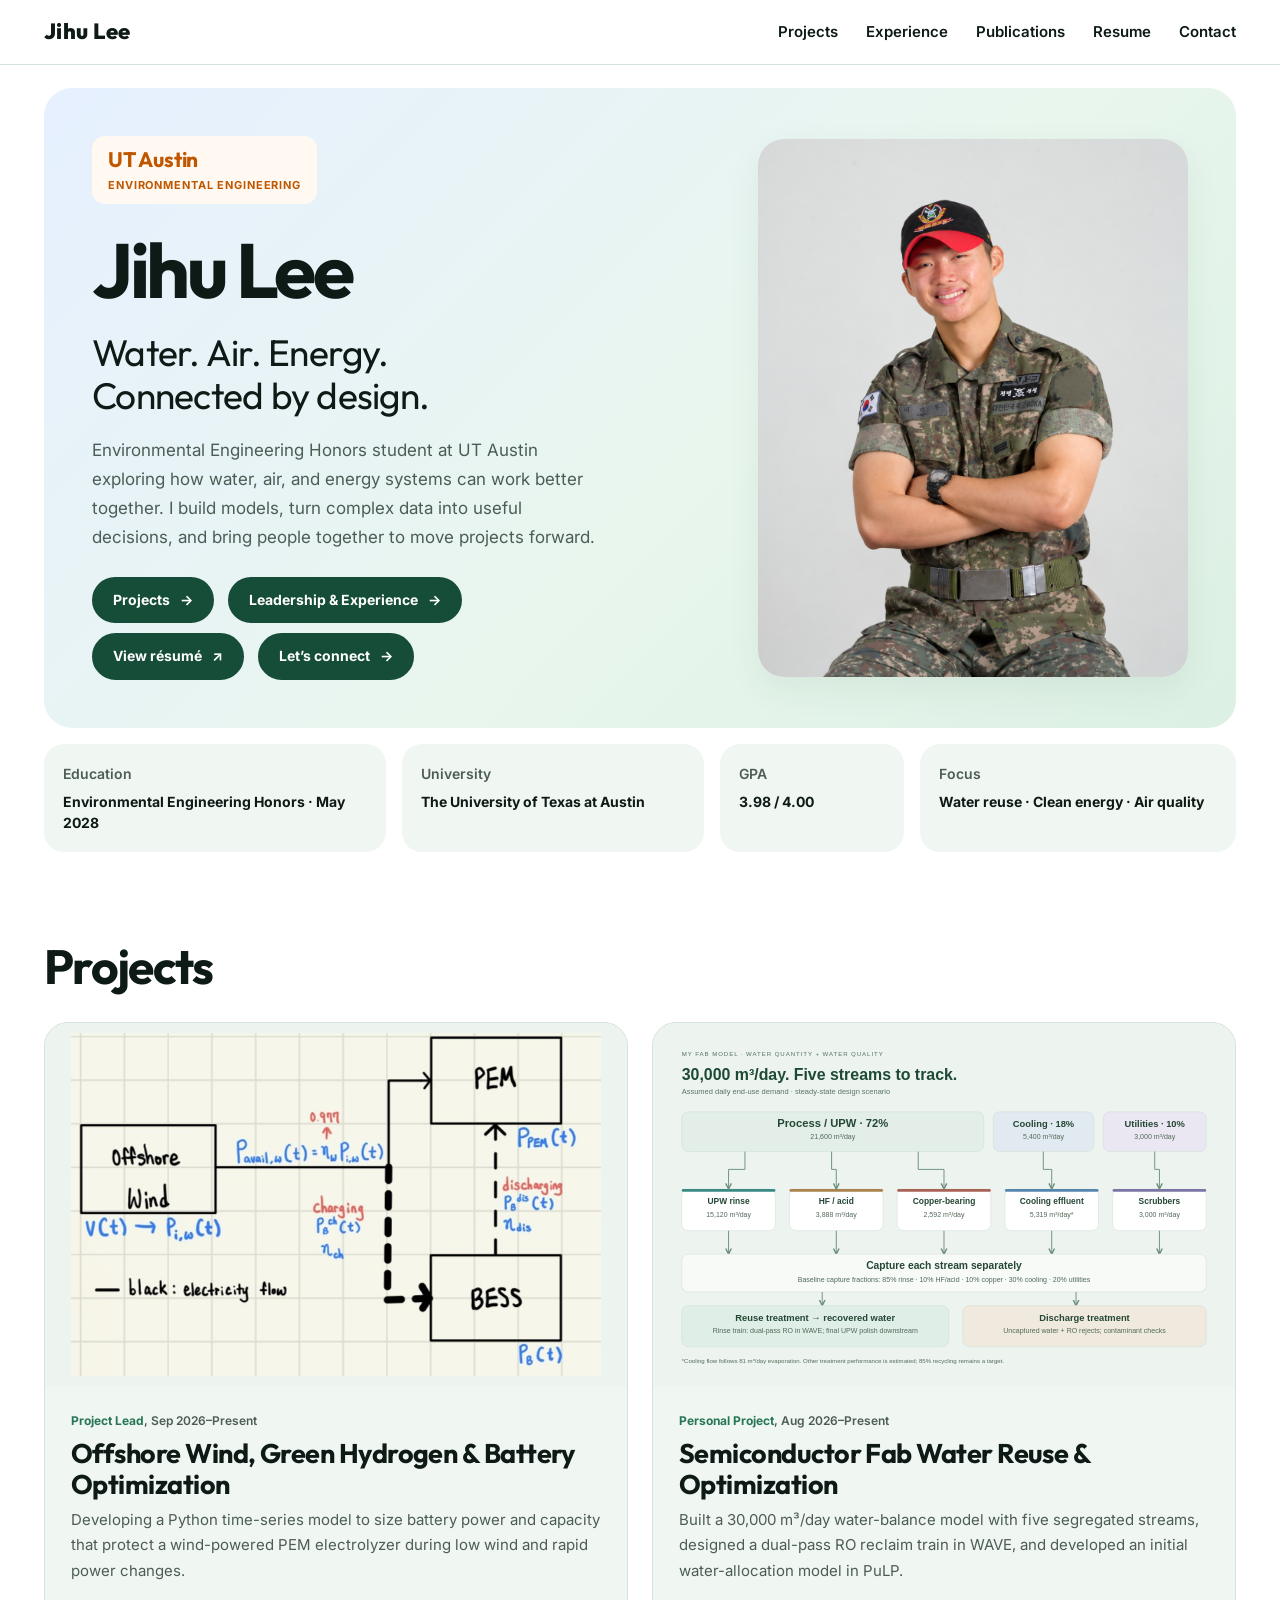
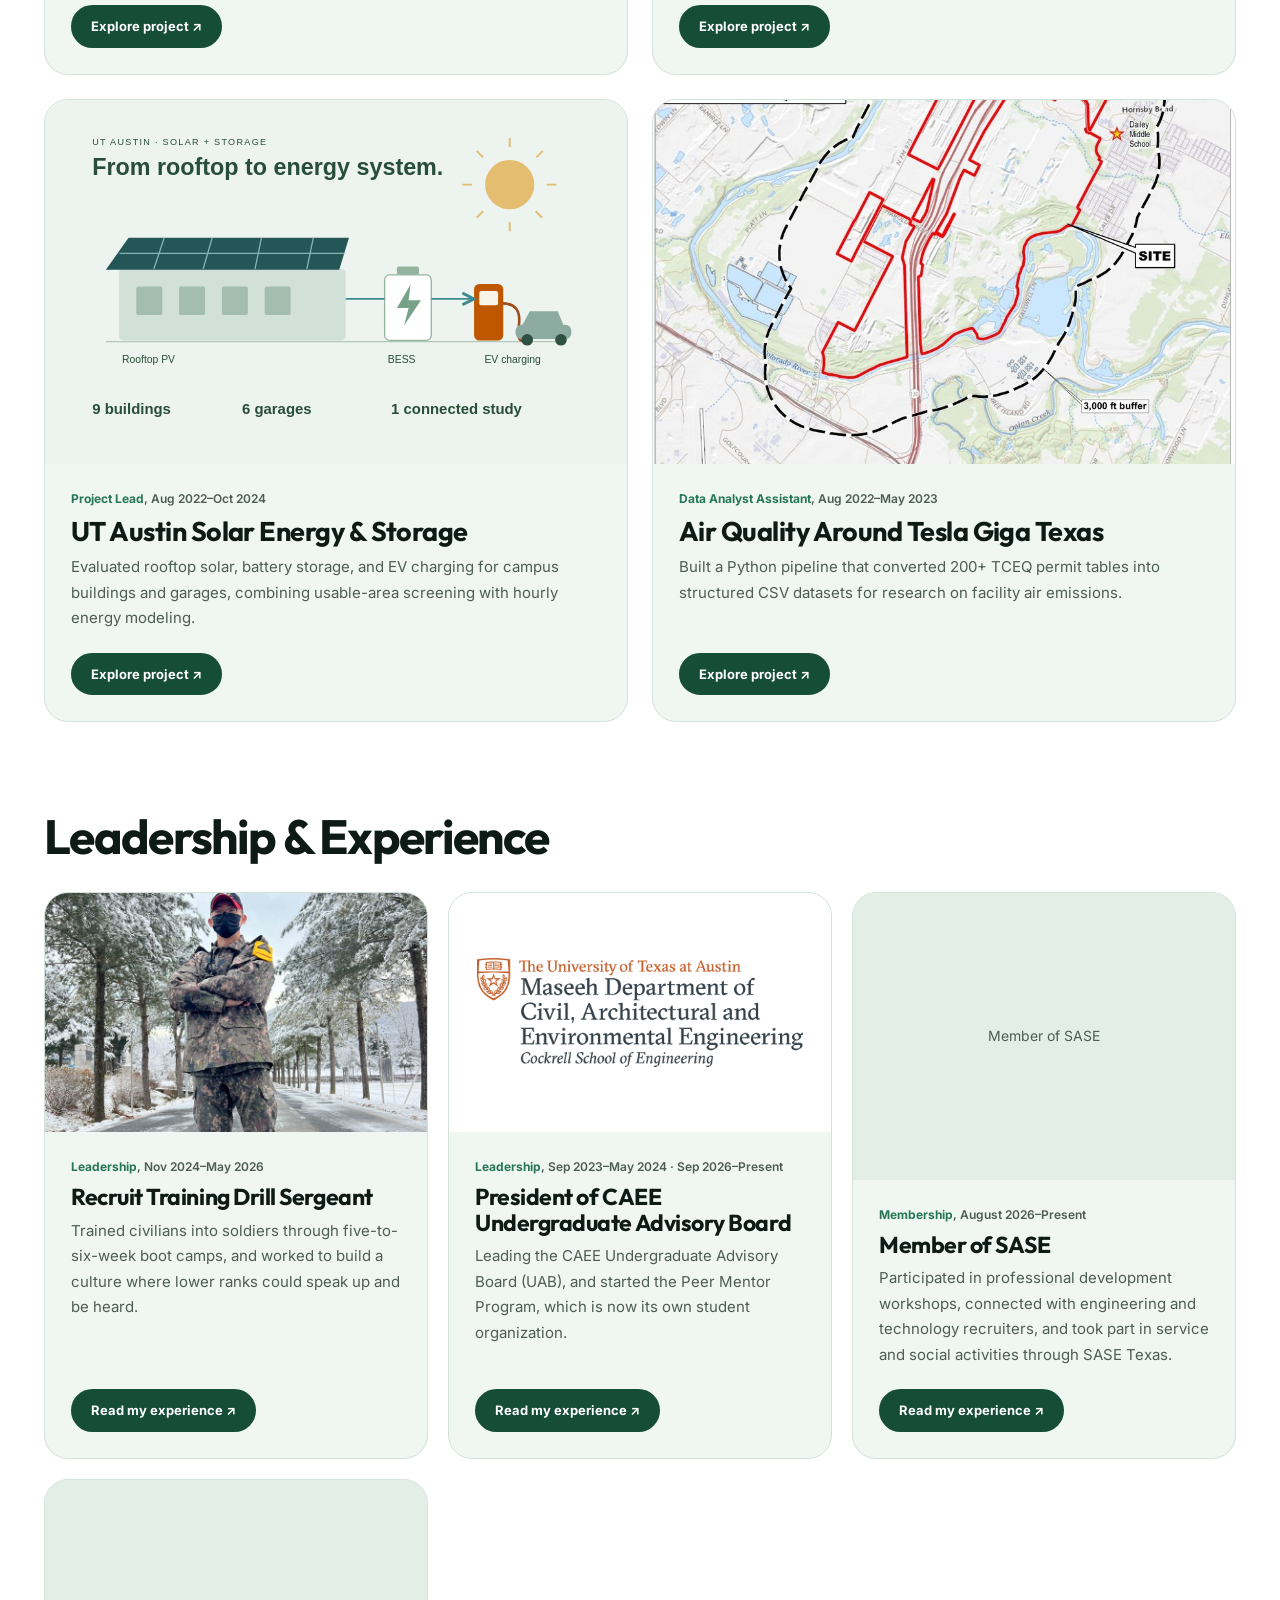
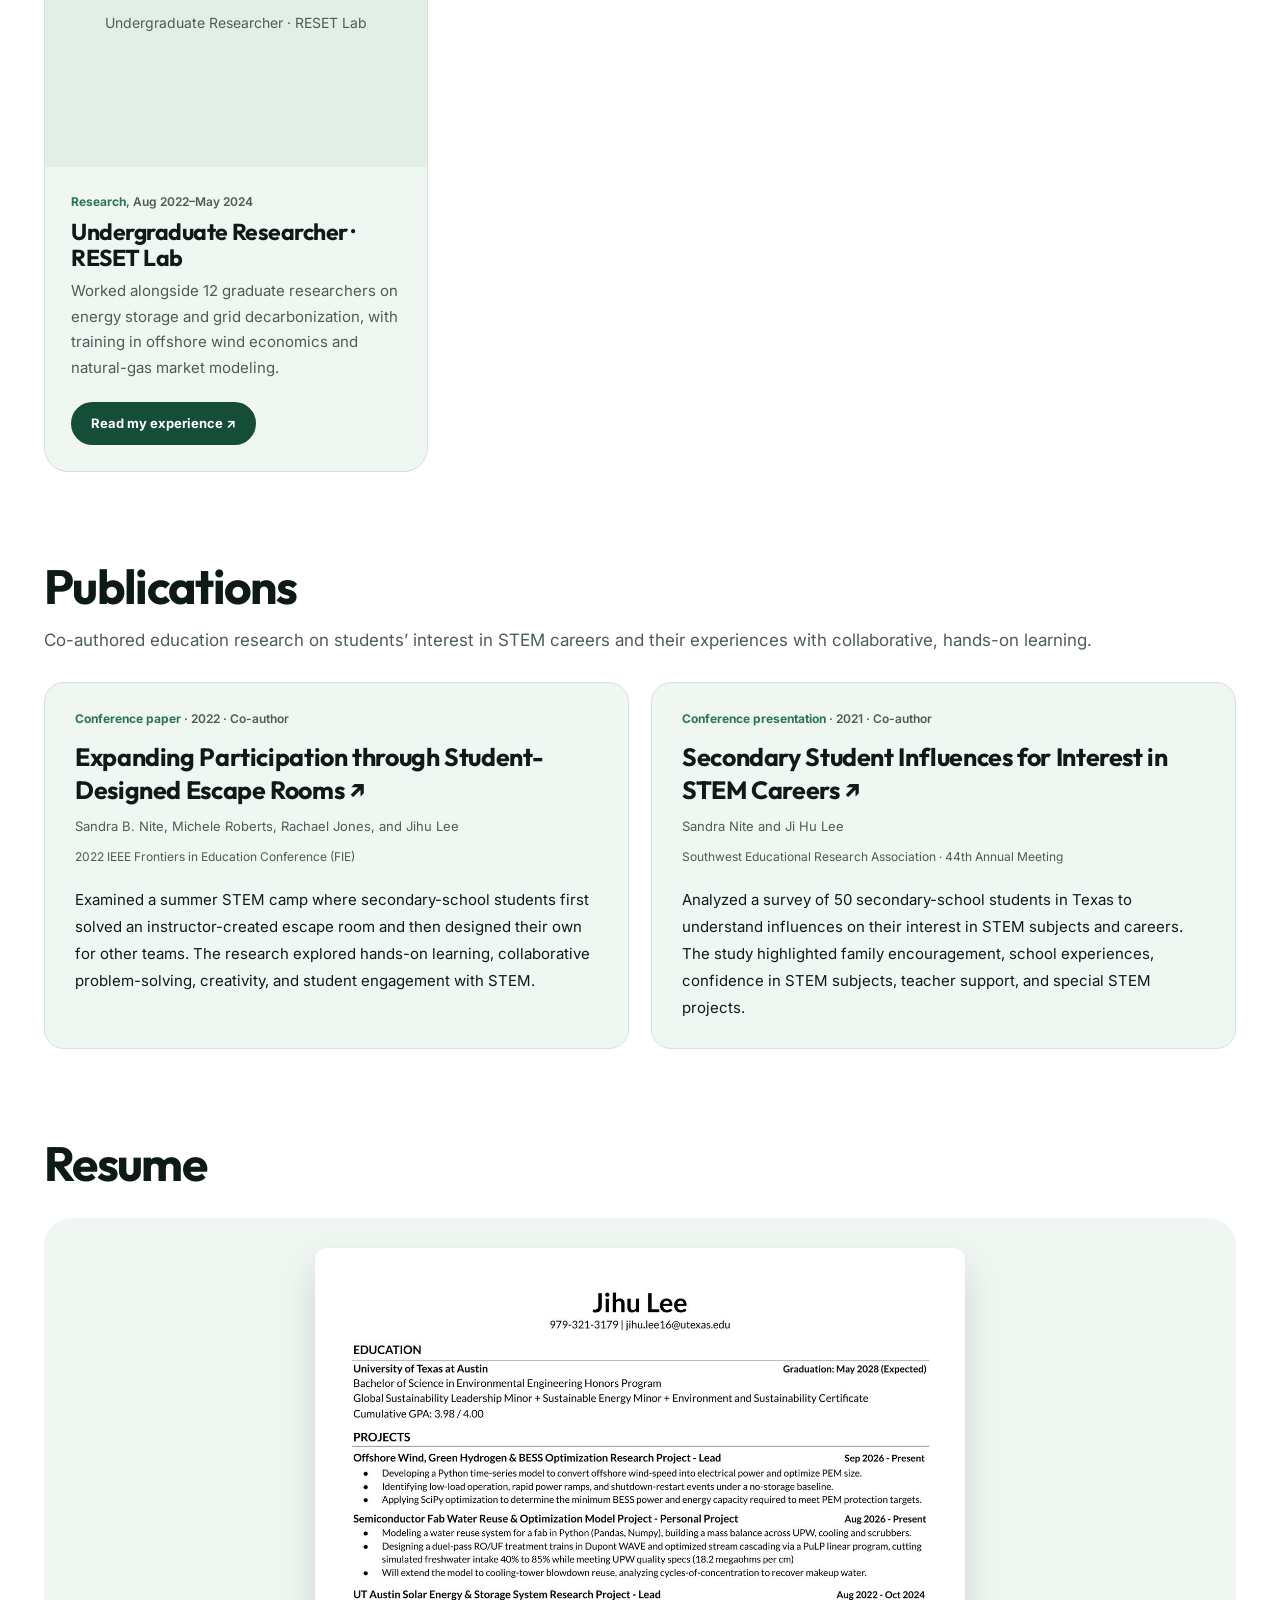
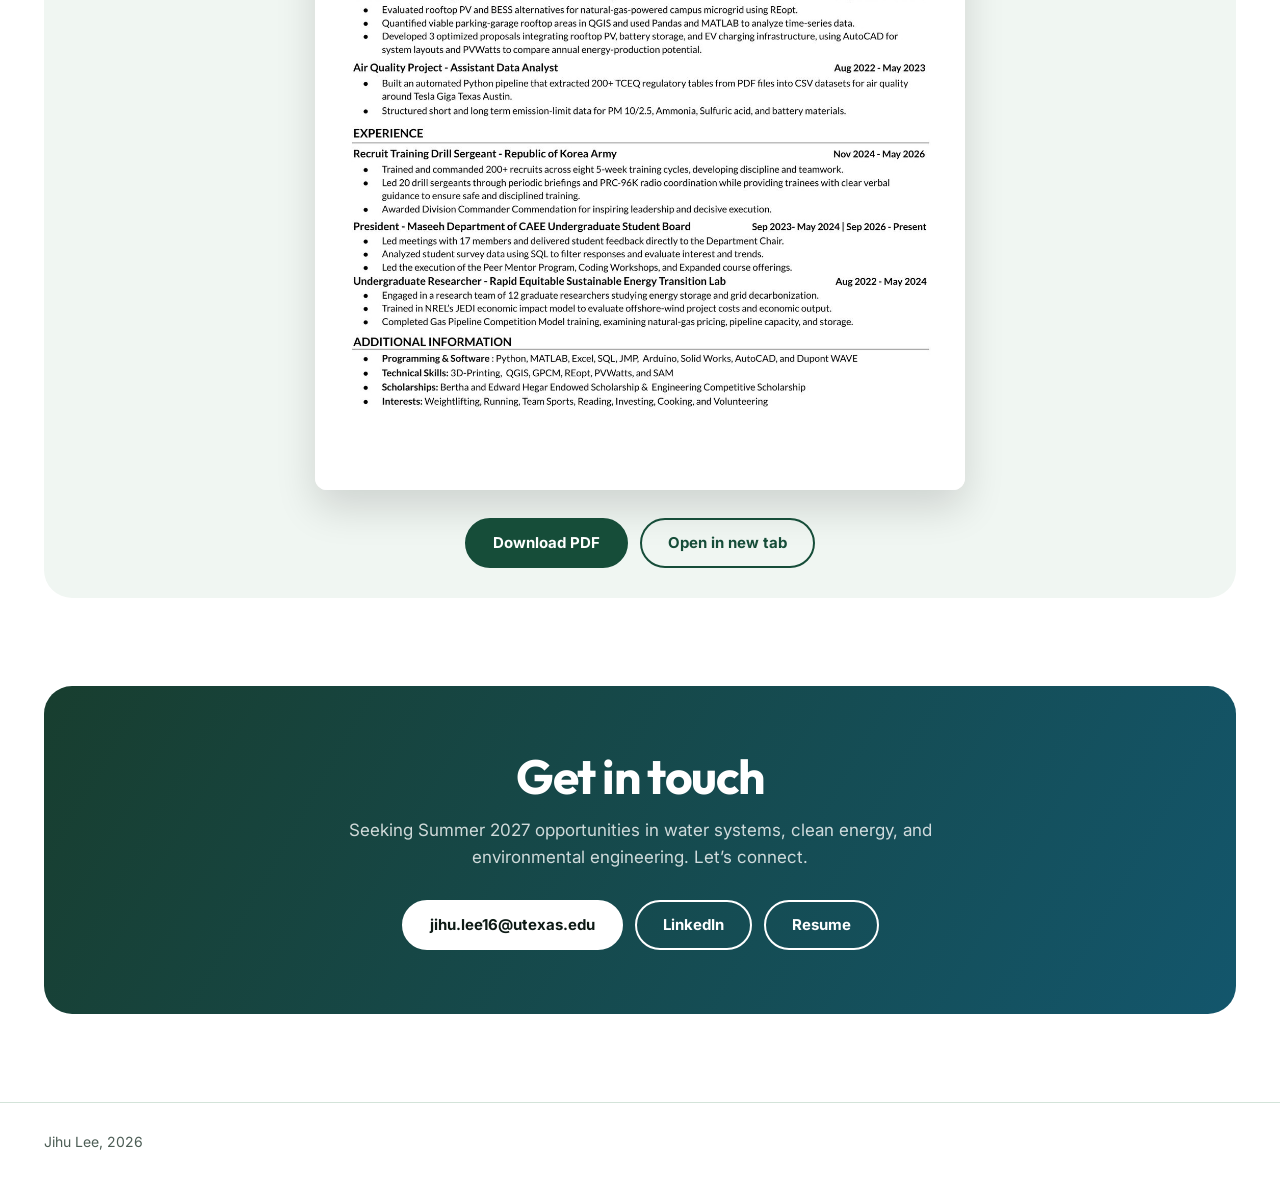
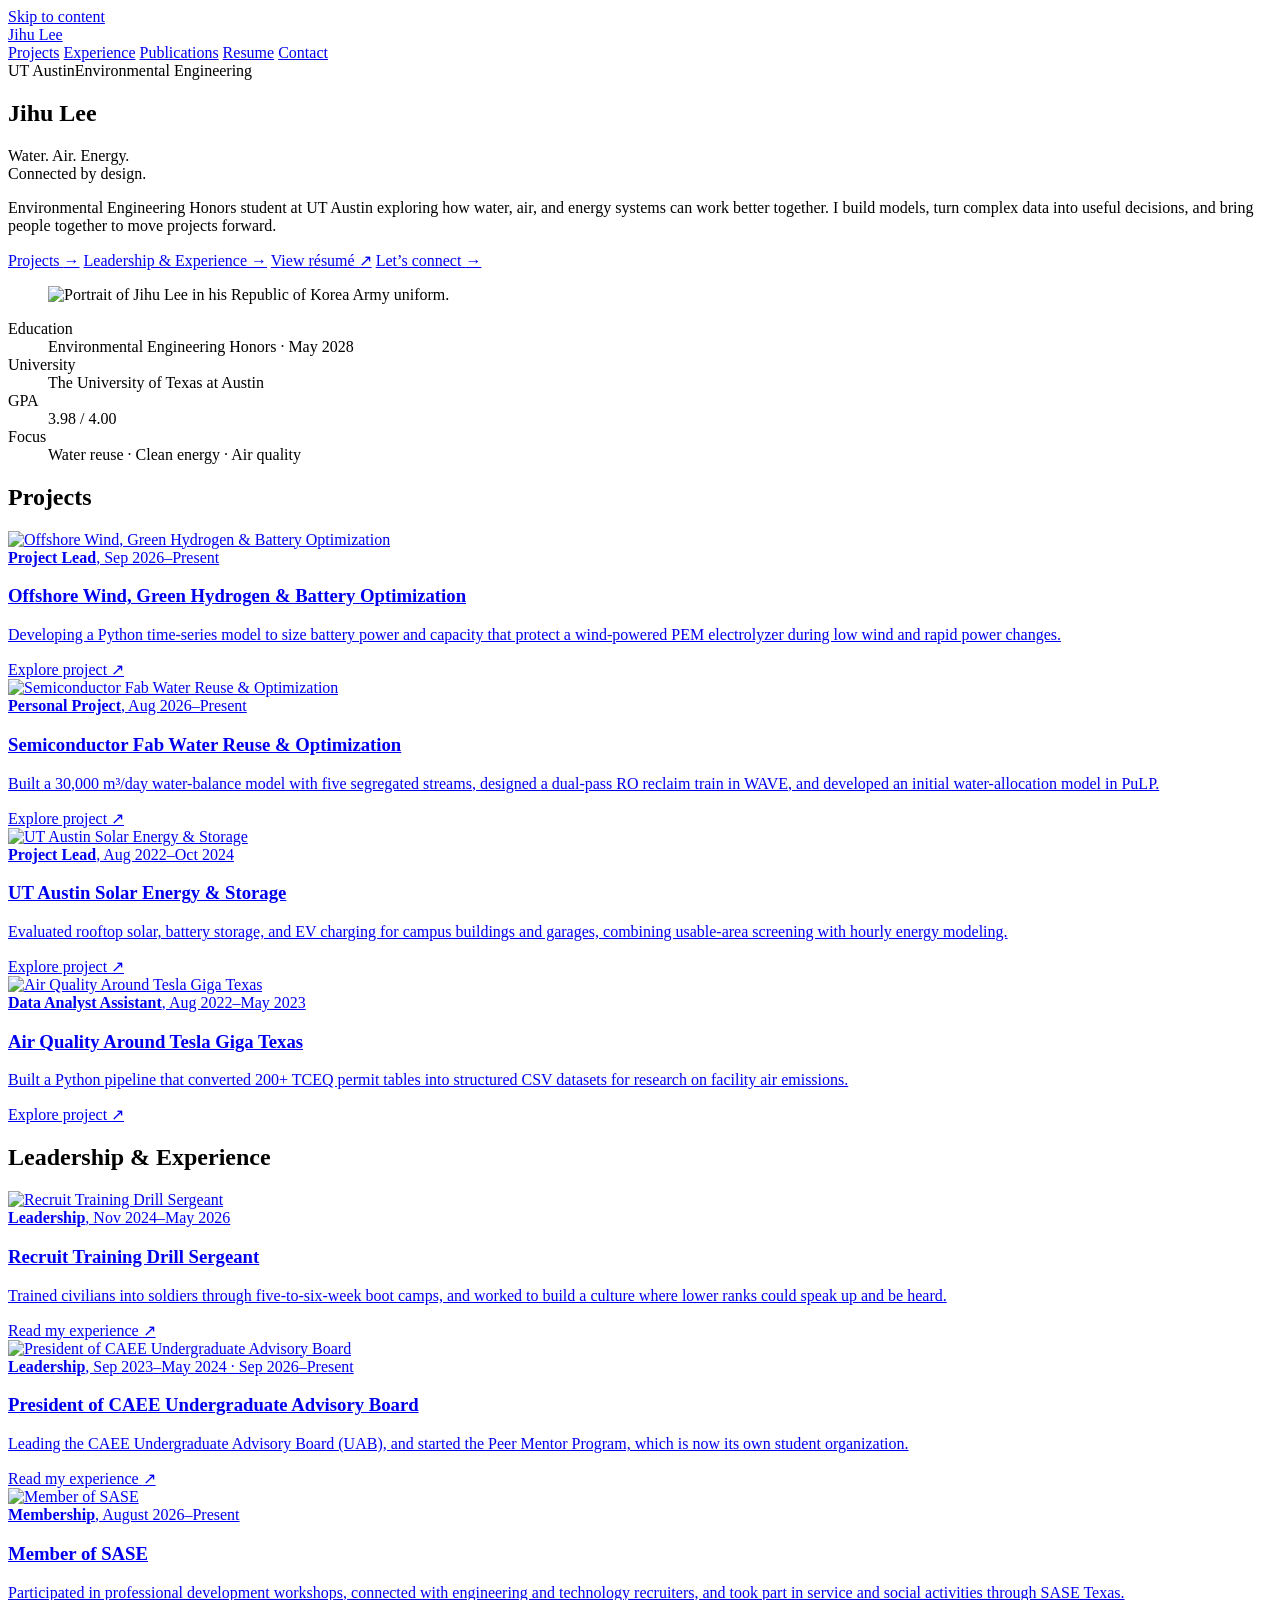
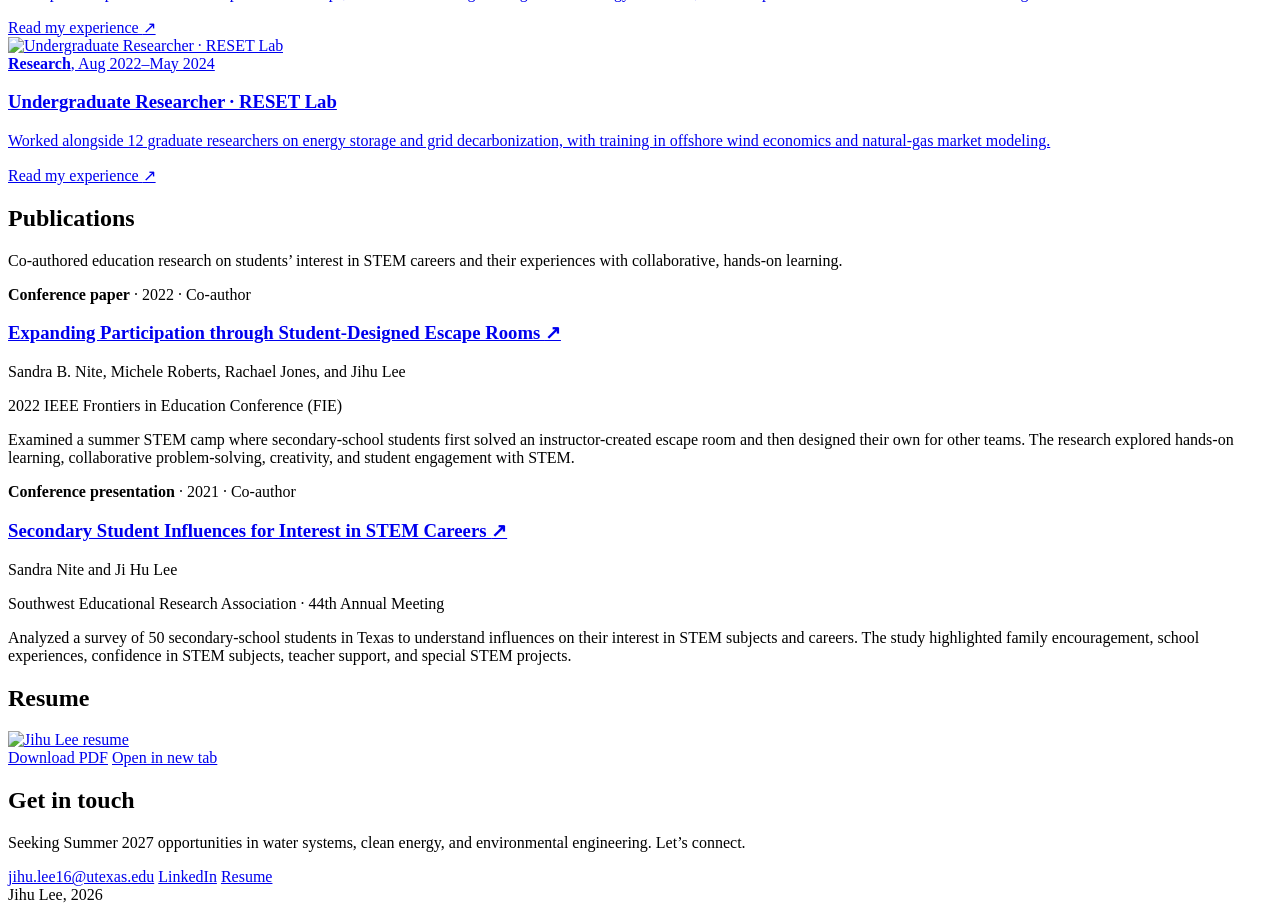
